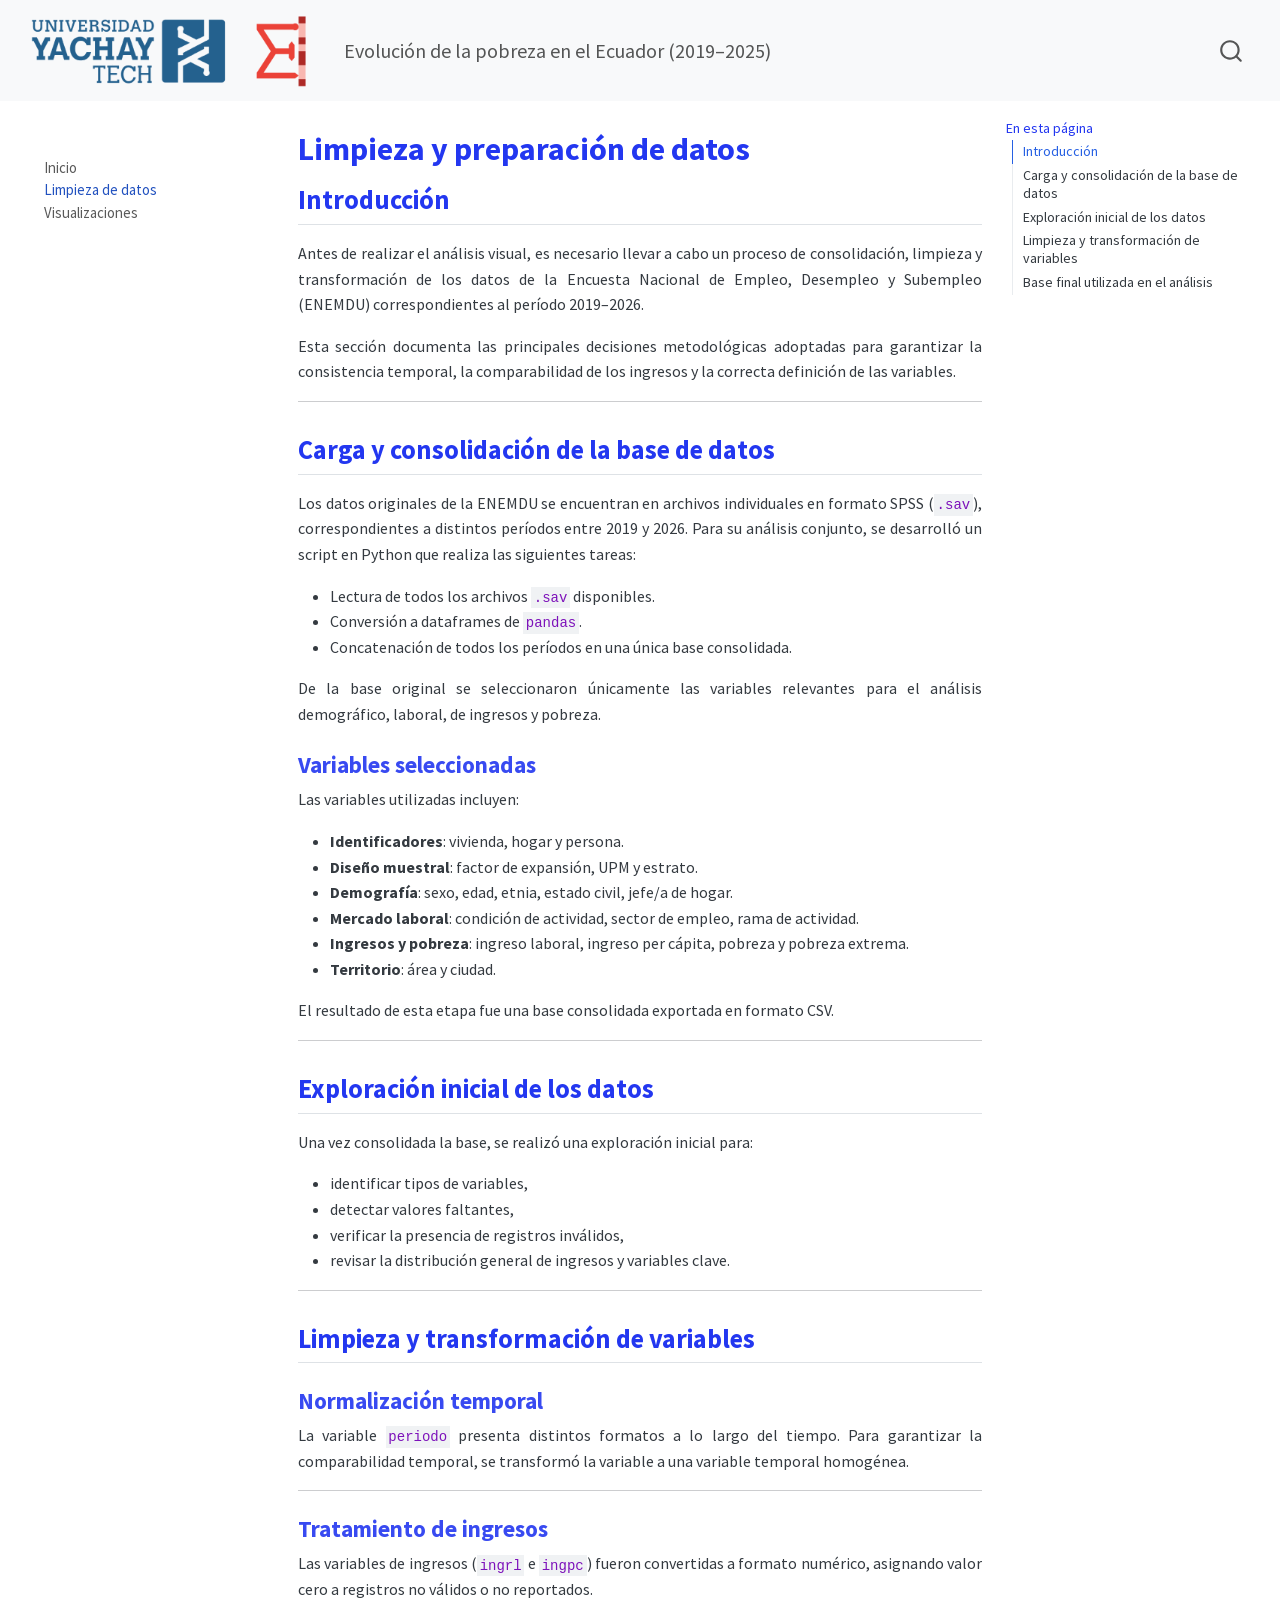
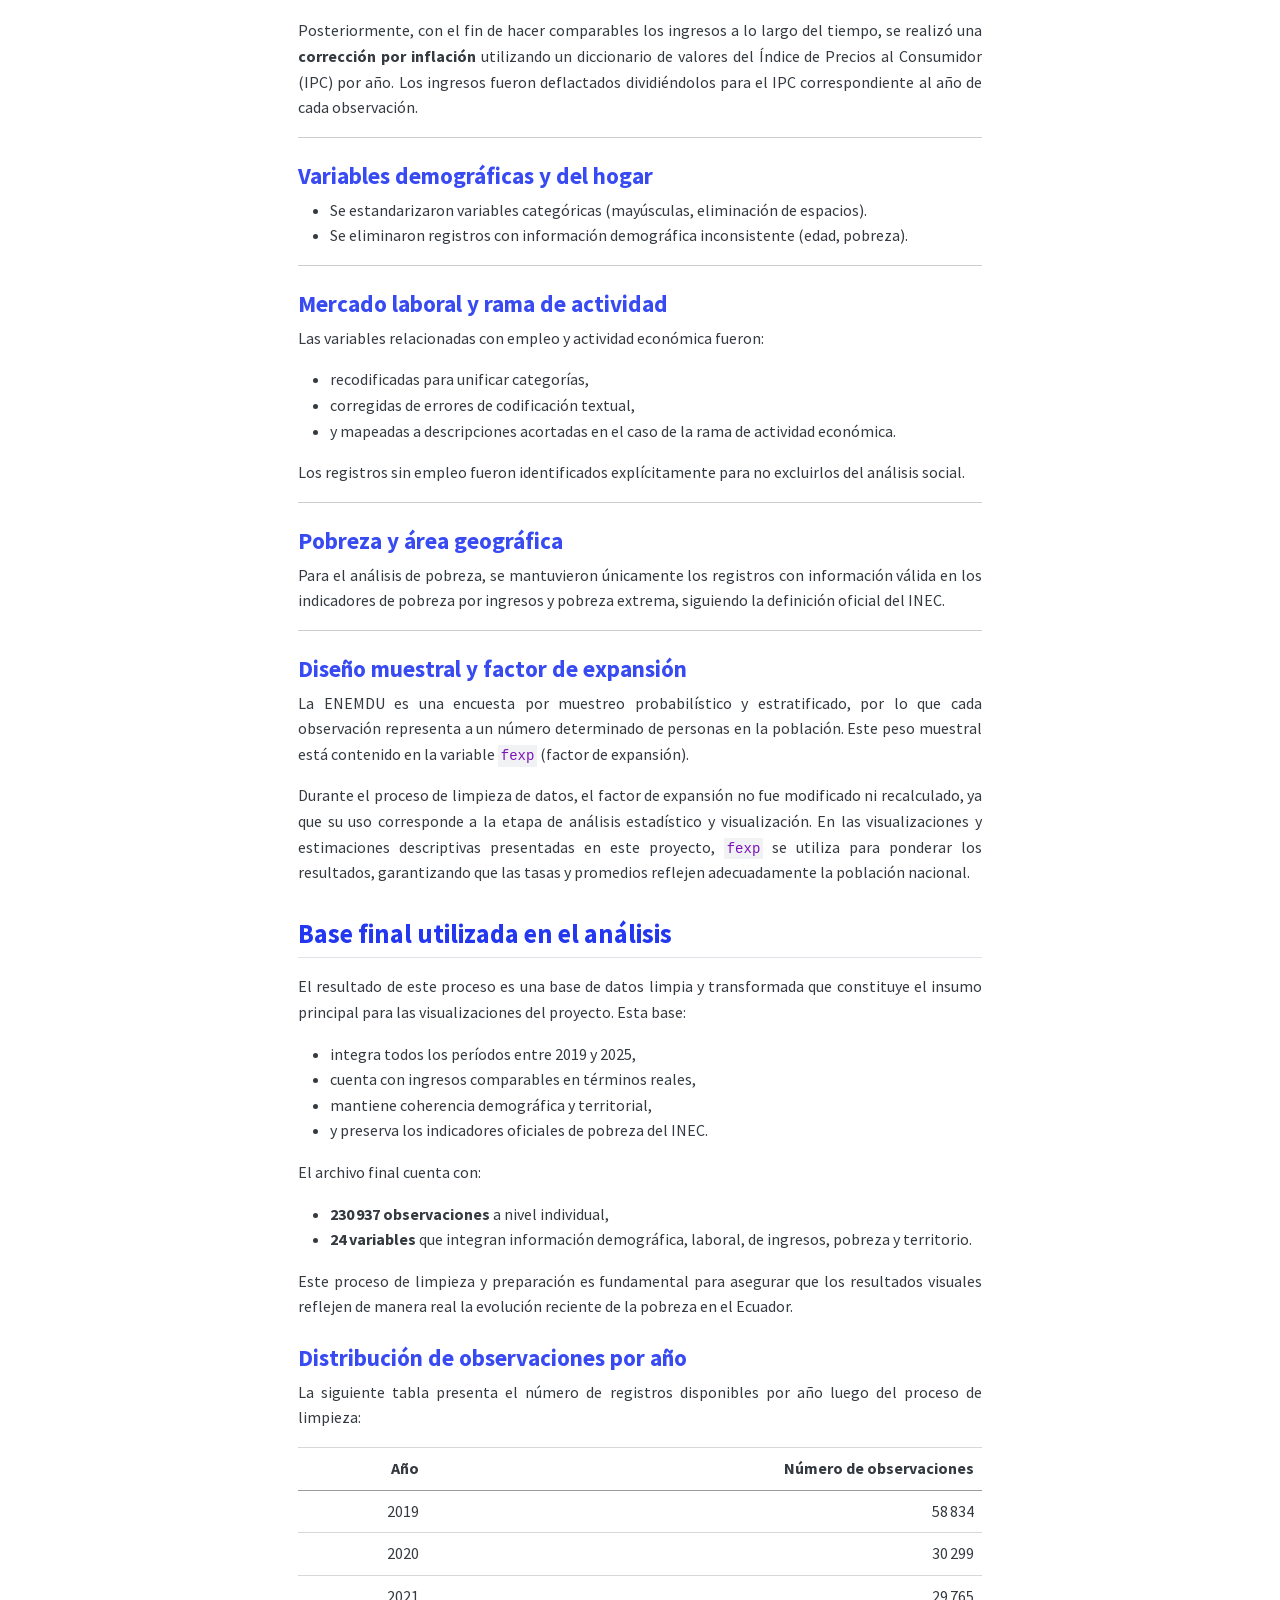
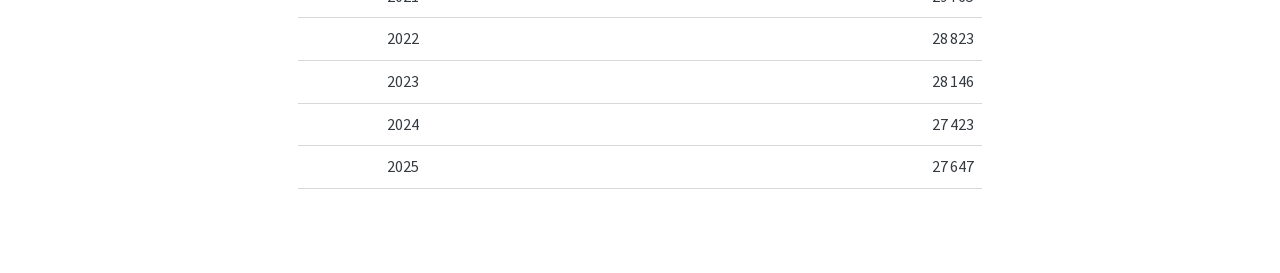
==== data_cleaning.html @ 32350d76 "Add files via upload" ====
<!DOCTYPE html>
<html xmlns="http://www.w3.org/1999/xhtml" lang="en" xml:lang="en"><head>

<meta charset="utf-8">
<meta name="generator" content="quarto-1.9.36">

<meta name="viewport" content="width=device-width, initial-scale=1.0, user-scalable=yes">


<title>Limpieza y preparación de datos – Evolución de la pobreza y desigualdad en el Ecuador</title>
<style>

code{white-space: pre-wrap;}
span.smallcaps{font-variant: small-caps;}
div.columns{display: flex; gap: min(4vw, 1.5em);}
div.column{flex: auto; overflow-x: auto;}
div.hanging-indent{margin-left: 1.5em; text-indent: -1.5em;}
ul.task-list{list-style: none;}
ul.task-list li input[type="checkbox"] {
width: 0.8em;
margin: 0 0.8em 0.2em -1em;  vertical-align: middle;
}
</style>


<script>const headroomChanged = new CustomEvent("quarto-hrChanged", {
  detail: {},
  bubbles: true,
  cancelable: false,
  composed: false,
});

const announceDismiss = () => {
  const annEl = window.document.getElementById("quarto-announcement");
  if (annEl) {
    annEl.remove();

    const annId = annEl.getAttribute("data-announcement-id");
    window.localStorage.setItem(`quarto-announce-${annId}`, "true");
  }
};

const announceRegister = () => {
  const annEl = window.document.getElementById("quarto-announcement");
  if (annEl) {
    const annId = annEl.getAttribute("data-announcement-id");
    const isDismissed =
      window.localStorage.getItem(`quarto-announce-${annId}`) || false;
    if (isDismissed) {
      announceDismiss();
      return;
    } else {
      annEl.classList.remove("hidden");
    }

    const actionEl = annEl.querySelector(".quarto-announcement-action");
    if (actionEl) {
      actionEl.addEventListener("click", function (e) {
        e.preventDefault();
        // Hide the bar immediately
        announceDismiss();
      });
    }
  }
};

window.document.addEventListener("DOMContentLoaded", function () {
  let init = false;

  announceRegister();

  // Manage the back to top button, if one is present.
  let lastScrollTop = window.pageYOffset || document.documentElement.scrollTop;
  const scrollDownBuffer = 5;
  const scrollUpBuffer = 35;
  const btn = document.getElementById("quarto-back-to-top");
  const hideBackToTop = () => {
    btn.style.display = "none";
  };
  const showBackToTop = () => {
    btn.style.display = "inline-block";
  };
  if (btn) {
    window.document.addEventListener(
      "scroll",
      function () {
        const currentScrollTop =
          window.pageYOffset || document.documentElement.scrollTop;

        // Shows and hides the button 'intelligently' as the user scrolls
        if (currentScrollTop - scrollDownBuffer > lastScrollTop) {
          hideBackToTop();
          lastScrollTop = currentScrollTop <= 0 ? 0 : currentScrollTop;
        } else if (currentScrollTop < lastScrollTop - scrollUpBuffer) {
          showBackToTop();
          lastScrollTop = currentScrollTop <= 0 ? 0 : currentScrollTop;
        }

        // Show the button at the bottom, hides it at the top
        if (currentScrollTop <= 0) {
          hideBackToTop();
        } else if (
          window.innerHeight + currentScrollTop >=
          document.body.offsetHeight
        ) {
          showBackToTop();
        }
      },
      false
    );
  }

  function throttle(func, wait) {
    var timeout;
    return function () {
      const context = this;
      const args = arguments;
      const later = function () {
        clearTimeout(timeout);
        timeout = null;
        func.apply(context, args);
      };

      if (!timeout) {
        timeout = setTimeout(later, wait);
      }
    };
  }

  function headerOffset() {
    // Set an offset if there is are fixed top navbar
    const headerEl = window.document.querySelector("header.fixed-top");
    if (headerEl) {
      return headerEl.clientHeight;
    } else {
      return 0;
    }
  }

  function footerOffset() {
    const footerEl = window.document.querySelector("footer.footer");
    if (footerEl) {
      return footerEl.clientHeight;
    } else {
      return 0;
    }
  }

  function dashboardOffset() {
    const dashboardNavEl = window.document.getElementById(
      "quarto-dashboard-header"
    );
    if (dashboardNavEl !== null) {
      return dashboardNavEl.clientHeight;
    } else {
      return 0;
    }
  }

  function updateDocumentOffsetWithoutAnimation() {
    updateDocumentOffset(false);
  }

  function updateDocumentOffset(animated) {
    // set body offset
    const topOffset = headerOffset();
    const bodyOffset = topOffset + footerOffset() + dashboardOffset();
    const bodyEl = window.document.body;
    bodyEl.setAttribute("data-bs-offset", topOffset);
    bodyEl.style.paddingTop = topOffset + "px";

    // deal with sidebar offsets
    const sidebars = window.document.querySelectorAll(
      ".sidebar, .headroom-target"
    );
    sidebars.forEach((sidebar) => {
      if (!animated) {
        sidebar.classList.add("notransition");
        // Remove the no transition class after the animation has time to complete
        setTimeout(function () {
          sidebar.classList.remove("notransition");
        }, 201);
      }

      if (window.Headroom && sidebar.classList.contains("sidebar-unpinned")) {
        sidebar.style.top = "0";
        sidebar.style.maxHeight = "100vh";
      } else {
        sidebar.style.top = topOffset + "px";
        sidebar.style.maxHeight = "calc(100vh - " + topOffset + "px)";
      }
    });

    // allow space for footer
    const mainContainer = window.document.querySelector(".quarto-container");
    if (mainContainer) {
      mainContainer.style.minHeight = "calc(100vh - " + bodyOffset + "px)";
    }

    // link offset
    let linkStyle = window.document.querySelector("#quarto-target-style");
    if (!linkStyle) {
      linkStyle = window.document.createElement("style");
      linkStyle.setAttribute("id", "quarto-target-style");
      window.document.head.appendChild(linkStyle);
    }
    while (linkStyle.firstChild) {
      linkStyle.removeChild(linkStyle.firstChild);
    }
    if (topOffset > 0) {
      linkStyle.appendChild(
        window.document.createTextNode(`
      section:target::before {
        content: "";
        display: block;
        height: ${topOffset}px;
        margin: -${topOffset}px 0 0;
      }`)
      );
    }
    if (init) {
      window.dispatchEvent(headroomChanged);
    }
    init = true;
  }

  // initialize headroom
  var header = window.document.querySelector("#quarto-header");
  if (header && window.Headroom) {
    const headroom = new window.Headroom(header, {
      tolerance: 5,
      onPin: function () {
        const sidebars = window.document.querySelectorAll(
          ".sidebar, .headroom-target"
        );
        sidebars.forEach((sidebar) => {
          sidebar.classList.remove("sidebar-unpinned");
        });
        updateDocumentOffset();
      },
      onUnpin: function () {
        const sidebars = window.document.querySelectorAll(
          ".sidebar, .headroom-target"
        );
        sidebars.forEach((sidebar) => {
          sidebar.classList.add("sidebar-unpinned");
        });
        updateDocumentOffset();
      },
    });
    headroom.init();

    let frozen = false;
    window.quartoToggleHeadroom = function () {
      if (frozen) {
        headroom.unfreeze();
        frozen = false;
      } else {
        headroom.freeze();
        frozen = true;
      }
    };
  }

  window.addEventListener(
    "hashchange",
    function (e) {
      if (
        getComputedStyle(document.documentElement).scrollBehavior !== "smooth"
      ) {
        window.scrollTo(0, window.pageYOffset - headerOffset());
      }
    },
    false
  );

  // Observe size changed for the header
  const headerEl = window.document.querySelector("header.fixed-top");
  if (headerEl && window.ResizeObserver) {
    const observer = new window.ResizeObserver(() => {
      setTimeout(updateDocumentOffsetWithoutAnimation, 0);
    });
    observer.observe(headerEl, {
      attributes: true,
      childList: true,
      characterData: true,
    });
  } else {
    window.addEventListener(
      "resize",
      throttle(updateDocumentOffsetWithoutAnimation, 50)
    );
  }
  setTimeout(updateDocumentOffsetWithoutAnimation, 250);

  // fixup index.html links if we aren't on the filesystem
  if (window.location.protocol !== "file:") {
    const links = window.document.querySelectorAll("a");
    for (let i = 0; i < links.length; i++) {
      if (links[i].href) {
        links[i].dataset.originalHref = links[i].href;
        links[i].href = links[i].href.replace(/\/index\.html/, "/");
      }
    }

    // Fixup any sharing links that require urls
    // Append url to any sharing urls
    const sharingLinks = window.document.querySelectorAll(
      "a.sidebar-tools-main-item, a.quarto-navigation-tool, a.quarto-navbar-tools, a.quarto-navbar-tools-item"
    );
    for (let i = 0; i < sharingLinks.length; i++) {
      const sharingLink = sharingLinks[i];
      const href = sharingLink.getAttribute("href");
      if (href) {
        sharingLink.setAttribute(
          "href",
          href.replace("|url|", window.location.href)
        );
      }
    }

    // Scroll the active navigation item into view, if necessary
    const navSidebar = window.document.querySelector("nav#quarto-sidebar");
    if (navSidebar) {
      // Find the active item
      const activeItem = navSidebar.querySelector("li.sidebar-item a.active");
      if (activeItem) {
        // Wait for the scroll height and height to resolve by observing size changes on the
        // nav element that is scrollable
        const resizeObserver = new ResizeObserver((_entries) => {
          // The bottom of the element
          const elBottom = activeItem.offsetTop;
          const viewBottom = navSidebar.scrollTop + navSidebar.clientHeight;

          // The element height and scroll height are the same, then we are still loading
          if (viewBottom !== navSidebar.scrollHeight) {
            // Determine if the item isn't visible and scroll to it
            if (elBottom >= viewBottom) {
              navSidebar.scrollTop = elBottom;
            }

            // stop observing now since we've completed the scroll
            resizeObserver.unobserve(navSidebar);
          }
        });
        resizeObserver.observe(navSidebar);
      }
    }
  }
});
</script>
<script>/*!
 * headroom.js v0.12.0 - Give your page some headroom. Hide your header until you need it
 * Copyright (c) 2020 Nick Williams - http://wicky.nillia.ms/headroom.js
 * License: MIT
 */

!function(t,n){"object"==typeof exports&&"undefined"!=typeof module?module.exports=n():"function"==typeof define&&define.amd?define(n):(t=t||self).Headroom=n()}(this,function(){"use strict";function t(){return"undefined"!=typeof window}function d(t){return function(t){return t&&t.document&&function(t){return 9===t.nodeType}(t.document)}(t)?function(t){var n=t.document,o=n.body,s=n.documentElement;return{scrollHeight:function(){return Math.max(o.scrollHeight,s.scrollHeight,o.offsetHeight,s.offsetHeight,o.clientHeight,s.clientHeight)},height:function(){return t.innerHeight||s.clientHeight||o.clientHeight},scrollY:function(){return void 0!==t.pageYOffset?t.pageYOffset:(s||o.parentNode||o).scrollTop}}}(t):function(t){return{scrollHeight:function(){return Math.max(t.scrollHeight,t.offsetHeight,t.clientHeight)},height:function(){return Math.max(t.offsetHeight,t.clientHeight)},scrollY:function(){return t.scrollTop}}}(t)}function n(t,s,e){var n,o=function(){var n=!1;try{var t={get passive(){n=!0}};window.addEventListener("test",t,t),window.removeEventListener("test",t,t)}catch(t){n=!1}return n}(),i=!1,r=d(t),l=r.scrollY(),a={};function c(){var t=Math.round(r.scrollY()),n=r.height(),o=r.scrollHeight();a.scrollY=t,a.lastScrollY=l,a.direction=l<t?"down":"up",a.distance=Math.abs(t-l),a.isOutOfBounds=t<0||o<t+n,a.top=t<=s.offset[a.direction],a.bottom=o<=t+n,a.toleranceExceeded=a.distance>s.tolerance[a.direction],e(a),l=t,i=!1}function h(){i||(i=!0,n=requestAnimationFrame(c))}var u=!!o&&{passive:!0,capture:!1};return t.addEventListener("scroll",h,u),c(),{destroy:function(){cancelAnimationFrame(n),t.removeEventListener("scroll",h,u)}}}function o(t){return t===Object(t)?t:{down:t,up:t}}function s(t,n){n=n||{},Object.assign(this,s.options,n),this.classes=Object.assign({},s.options.classes,n.classes),this.elem=t,this.tolerance=o(this.tolerance),this.offset=o(this.offset),this.initialised=!1,this.frozen=!1}return s.prototype={constructor:s,init:function(){return s.cutsTheMustard&&!this.initialised&&(this.addClass("initial"),this.initialised=!0,setTimeout(function(t){t.scrollTracker=n(t.scroller,{offset:t.offset,tolerance:t.tolerance},t.update.bind(t))},100,this)),this},destroy:function(){this.initialised=!1,Object.keys(this.classes).forEach(this.removeClass,this),this.scrollTracker.destroy()},unpin:function(){!this.hasClass("pinned")&&this.hasClass("unpinned")||(this.addClass("unpinned"),this.removeClass("pinned"),this.onUnpin&&this.onUnpin.call(this))},pin:function(){this.hasClass("unpinned")&&(this.addClass("pinned"),this.removeClass("unpinned"),this.onPin&&this.onPin.call(this))},freeze:function(){this.frozen=!0,this.addClass("frozen")},unfreeze:function(){this.frozen=!1,this.removeClass("frozen")},top:function(){this.hasClass("top")||(this.addClass("top"),this.removeClass("notTop"),this.onTop&&this.onTop.call(this))},notTop:function(){this.hasClass("notTop")||(this.addClass("notTop"),this.removeClass("top"),this.onNotTop&&this.onNotTop.call(this))},bottom:function(){this.hasClass("bottom")||(this.addClass("bottom"),this.removeClass("notBottom"),this.onBottom&&this.onBottom.call(this))},notBottom:function(){this.hasClass("notBottom")||(this.addClass("notBottom"),this.removeClass("bottom"),this.onNotBottom&&this.onNotBottom.call(this))},shouldUnpin:function(t){return"down"===t.direction&&!t.top&&t.toleranceExceeded},shouldPin:function(t){return"up"===t.direction&&t.toleranceExceeded||t.top},addClass:function(t){this.elem.classList.add.apply(this.elem.classList,this.classes[t].split(" "))},removeClass:function(t){this.elem.classList.remove.apply(this.elem.classList,this.classes[t].split(" "))},hasClass:function(t){return this.classes[t].split(" ").every(function(t){return this.classList.contains(t)},this.elem)},update:function(t){t.isOutOfBounds||!0!==this.frozen&&(t.top?this.top():this.notTop(),t.bottom?this.bottom():this.notBottom(),this.shouldUnpin(t)?this.unpin():this.shouldPin(t)&&this.pin())}},s.options={tolerance:{up:0,down:0},offset:0,scroller:t()?window:null,classes:{frozen:"headroom--frozen",pinned:"headroom--pinned",unpinned:"headroom--unpinned",top:"headroom--top",notTop:"headroom--not-top",bottom:"headroom--bottom",notBottom:"headroom--not-bottom",initial:"headroom"}},s.cutsTheMustard=!!(t()&&function(){}.bind&&"classList"in document.documentElement&&Object.assign&&Object.keys&&requestAnimationFrame),s});
</script>
<script>/*!
 * clipboard.js v2.0.11
 * https://clipboardjs.com/
 *
 * Licensed MIT © Zeno Rocha
 */
!function(t,e){"object"==typeof exports&&"object"==typeof module?module.exports=e():"function"==typeof define&&define.amd?define([],e):"object"==typeof exports?exports.ClipboardJS=e():t.ClipboardJS=e()}(this,function(){return n={686:function(t,e,n){"use strict";n.d(e,{default:function(){return b}});var e=n(279),i=n.n(e),e=n(370),u=n.n(e),e=n(817),r=n.n(e);function c(t){try{return document.execCommand(t)}catch(t){return}}var a=function(t){t=r()(t);return c("cut"),t};function o(t,e){var n,o,t=(n=t,o="rtl"===document.documentElement.getAttribute("dir"),(t=document.createElement("textarea")).style.fontSize="12pt",t.style.border="0",t.style.padding="0",t.style.margin="0",t.style.position="absolute",t.style[o?"right":"left"]="-9999px",o=window.pageYOffset||document.documentElement.scrollTop,t.style.top="".concat(o,"px"),t.setAttribute("readonly",""),t.value=n,t);return e.container.appendChild(t),e=r()(t),c("copy"),t.remove(),e}var f=function(t){var e=1<arguments.length&&void 0!==arguments[1]?arguments[1]:{container:document.body},n="";return"string"==typeof t?n=o(t,e):t instanceof HTMLInputElement&&!["text","search","url","tel","password"].includes(null==t?void 0:t.type)?n=o(t.value,e):(n=r()(t),c("copy")),n};function l(t){return(l="function"==typeof Symbol&&"symbol"==typeof Symbol.iterator?function(t){return typeof t}:function(t){return t&&"function"==typeof Symbol&&t.constructor===Symbol&&t!==Symbol.prototype?"symbol":typeof t})(t)}var s=function(){var t=0<arguments.length&&void 0!==arguments[0]?arguments[0]:{},e=t.action,n=void 0===e?"copy":e,o=t.container,e=t.target,t=t.text;if("copy"!==n&&"cut"!==n)throw new Error('Invalid "action" value, use either "copy" or "cut"');if(void 0!==e){if(!e||"object"!==l(e)||1!==e.nodeType)throw new Error('Invalid "target" value, use a valid Element');if("copy"===n&&e.hasAttribute("disabled"))throw new Error('Invalid "target" attribute. Please use "readonly" instead of "disabled" attribute');if("cut"===n&&(e.hasAttribute("readonly")||e.hasAttribute("disabled")))throw new Error('Invalid "target" attribute. You can\'t cut text from elements with "readonly" or "disabled" attributes')}return t?f(t,{container:o}):e?"cut"===n?a(e):f(e,{container:o}):void 0};function p(t){return(p="function"==typeof Symbol&&"symbol"==typeof Symbol.iterator?function(t){return typeof t}:function(t){return t&&"function"==typeof Symbol&&t.constructor===Symbol&&t!==Symbol.prototype?"symbol":typeof t})(t)}function d(t,e){for(var n=0;n<e.length;n++){var o=e[n];o.enumerable=o.enumerable||!1,o.configurable=!0,"value"in o&&(o.writable=!0),Object.defineProperty(t,o.key,o)}}function y(t,e){return(y=Object.setPrototypeOf||function(t,e){return t.__proto__=e,t})(t,e)}function h(n){var o=function(){if("undefined"==typeof Reflect||!Reflect.construct)return!1;if(Reflect.construct.sham)return!1;if("function"==typeof Proxy)return!0;try{return Date.prototype.toString.call(Reflect.construct(Date,[],function(){})),!0}catch(t){return!1}}();return function(){var t,e=v(n);return t=o?(t=v(this).constructor,Reflect.construct(e,arguments,t)):e.apply(this,arguments),e=this,!(t=t)||"object"!==p(t)&&"function"!=typeof t?function(t){if(void 0!==t)return t;throw new ReferenceError("this hasn't been initialised - super() hasn't been called")}(e):t}}function v(t){return(v=Object.setPrototypeOf?Object.getPrototypeOf:function(t){return t.__proto__||Object.getPrototypeOf(t)})(t)}function m(t,e){t="data-clipboard-".concat(t);if(e.hasAttribute(t))return e.getAttribute(t)}var b=function(){!function(t,e){if("function"!=typeof e&&null!==e)throw new TypeError("Super expression must either be null or a function");t.prototype=Object.create(e&&e.prototype,{constructor:{value:t,writable:!0,configurable:!0}}),e&&y(t,e)}(r,i());var t,e,n,o=h(r);function r(t,e){var n;return function(t){if(!(t instanceof r))throw new TypeError("Cannot call a class as a function")}(this),(n=o.call(this)).resolveOptions(e),n.listenClick(t),n}return t=r,n=[{key:"copy",value:function(t){var e=1<arguments.length&&void 0!==arguments[1]?arguments[1]:{container:document.body};return f(t,e)}},{key:"cut",value:function(t){return a(t)}},{key:"isSupported",value:function(){var t=0<arguments.length&&void 0!==arguments[0]?arguments[0]:["copy","cut"],t="string"==typeof t?[t]:t,e=!!document.queryCommandSupported;return t.forEach(function(t){e=e&&!!document.queryCommandSupported(t)}),e}}],(e=[{key:"resolveOptions",value:function(){var t=0<arguments.length&&void 0!==arguments[0]?arguments[0]:{};this.action="function"==typeof t.action?t.action:this.defaultAction,this.target="function"==typeof t.target?t.target:this.defaultTarget,this.text="function"==typeof t.text?t.text:this.defaultText,this.container="object"===p(t.container)?t.container:document.body}},{key:"listenClick",value:function(t){var e=this;this.listener=u()(t,"click",function(t){return e.onClick(t)})}},{key:"onClick",value:function(t){var e=t.delegateTarget||t.currentTarget,n=this.action(e)||"copy",t=s({action:n,container:this.container,target:this.target(e),text:this.text(e)});this.emit(t?"success":"error",{action:n,text:t,trigger:e,clearSelection:function(){e&&e.focus(),window.getSelection().removeAllRanges()}})}},{key:"defaultAction",value:function(t){return m("action",t)}},{key:"defaultTarget",value:function(t){t=m("target",t);if(t)return document.querySelector(t)}},{key:"defaultText",value:function(t){return m("text",t)}},{key:"destroy",value:function(){this.listener.destroy()}}])&&d(t.prototype,e),n&&d(t,n),r}()},828:function(t){var e;"undefined"==typeof Element||Element.prototype.matches||((e=Element.prototype).matches=e.matchesSelector||e.mozMatchesSelector||e.msMatchesSelector||e.oMatchesSelector||e.webkitMatchesSelector),t.exports=function(t,e){for(;t&&9!==t.nodeType;){if("function"==typeof t.matches&&t.matches(e))return t;t=t.parentNode}}},438:function(t,e,n){var u=n(828);function i(t,e,n,o,r){var i=function(e,n,t,o){return function(t){t.delegateTarget=u(t.target,n),t.delegateTarget&&o.call(e,t)}}.apply(this,arguments);return t.addEventListener(n,i,r),{destroy:function(){t.removeEventListener(n,i,r)}}}t.exports=function(t,e,n,o,r){return"function"==typeof t.addEventListener?i.apply(null,arguments):"function"==typeof n?i.bind(null,document).apply(null,arguments):("string"==typeof t&&(t=document.querySelectorAll(t)),Array.prototype.map.call(t,function(t){return i(t,e,n,o,r)}))}},879:function(t,n){n.node=function(t){return void 0!==t&&t instanceof HTMLElement&&1===t.nodeType},n.nodeList=function(t){var e=Object.prototype.toString.call(t);return void 0!==t&&("[object NodeList]"===e||"[object HTMLCollection]"===e)&&"length"in t&&(0===t.length||n.node(t[0]))},n.string=function(t){return"string"==typeof t||t instanceof String},n.fn=function(t){return"[object Function]"===Object.prototype.toString.call(t)}},370:function(t,e,n){var f=n(879),l=n(438);t.exports=function(t,e,n){if(!t&&!e&&!n)throw new Error("Missing required arguments");if(!f.string(e))throw new TypeError("Second argument must be a String");if(!f.fn(n))throw new TypeError("Third argument must be a Function");if(f.node(t))return c=e,a=n,(u=t).addEventListener(c,a),{destroy:function(){u.removeEventListener(c,a)}};if(f.nodeList(t))return o=t,r=e,i=n,Array.prototype.forEach.call(o,function(t){t.addEventListener(r,i)}),{destroy:function(){Array.prototype.forEach.call(o,function(t){t.removeEventListener(r,i)})}};if(f.string(t))return t=t,e=e,n=n,l(document.body,t,e,n);throw new TypeError("First argument must be a String, HTMLElement, HTMLCollection, or NodeList");var o,r,i,u,c,a}},817:function(t){t.exports=function(t){var e,n="SELECT"===t.nodeName?(t.focus(),t.value):"INPUT"===t.nodeName||"TEXTAREA"===t.nodeName?((e=t.hasAttribute("readonly"))||t.setAttribute("readonly",""),t.select(),t.setSelectionRange(0,t.value.length),e||t.removeAttribute("readonly"),t.value):(t.hasAttribute("contenteditable")&&t.focus(),n=window.getSelection(),(e=document.createRange()).selectNodeContents(t),n.removeAllRanges(),n.addRange(e),n.toString());return n}},279:function(t){function e(){}e.prototype={on:function(t,e,n){var o=this.e||(this.e={});return(o[t]||(o[t]=[])).push({fn:e,ctx:n}),this},once:function(t,e,n){var o=this;function r(){o.off(t,r),e.apply(n,arguments)}return r._=e,this.on(t,r,n)},emit:function(t){for(var e=[].slice.call(arguments,1),n=((this.e||(this.e={}))[t]||[]).slice(),o=0,r=n.length;o<r;o++)n[o].fn.apply(n[o].ctx,e);return this},off:function(t,e){var n=this.e||(this.e={}),o=n[t],r=[];if(o&&e)for(var i=0,u=o.length;i<u;i++)o[i].fn!==e&&o[i].fn._!==e&&r.push(o[i]);return r.length?n[t]=r:delete n[t],this}},t.exports=e,t.exports.TinyEmitter=e}},r={},o.n=function(t){var e=t&&t.__esModule?function(){return t.default}:function(){return t};return o.d(e,{a:e}),e},o.d=function(t,e){for(var n in e)o.o(e,n)&&!o.o(t,n)&&Object.defineProperty(t,n,{enumerable:!0,get:e[n]})},o.o=function(t,e){return Object.prototype.hasOwnProperty.call(t,e)},o(686).default;function o(t){if(r[t])return r[t].exports;var e=r[t]={exports:{}};return n[t](e,e.exports,o),e.exports}var n,r});</script>
<script>/*! @algolia/autocomplete-js 1.19.1 | MIT License | © Algolia, Inc. and contributors | https://github.com/algolia/autocomplete */
!function(e,t){"object"==typeof exports&&"undefined"!=typeof module?t(exports):"function"==typeof define&&define.amd?define(["exports"],t):t((e="undefined"!=typeof globalThis?globalThis:e||self)["@algolia/autocomplete-js"]={})}(this,(function(e){"use strict";function t(e,t){var n=Object.keys(e);if(Object.getOwnPropertySymbols){var r=Object.getOwnPropertySymbols(e);t&&(r=r.filter((function(t){return Object.getOwnPropertyDescriptor(e,t).enumerable}))),n.push.apply(n,r)}return n}function n(e){for(var n=1;n<arguments.length;n++){var r=null!=arguments[n]?arguments[n]:{};n%2?t(Object(r),!0).forEach((function(t){o(e,t,r[t])})):Object.getOwnPropertyDescriptors?Object.defineProperties(e,Object.getOwnPropertyDescriptors(r)):t(Object(r)).forEach((function(t){Object.defineProperty(e,t,Object.getOwnPropertyDescriptor(r,t))}))}return e}function r(e){return r="function"==typeof Symbol&&"symbol"==typeof Symbol.iterator?function(e){return typeof e}:function(e){return e&&"function"==typeof Symbol&&e.constructor===Symbol&&e!==Symbol.prototype?"symbol":typeof e},r(e)}function o(e,t,n){return(t=function(e){var t=function(e,t){if("object"!=typeof e||null===e)return e;var n=e[Symbol.toPrimitive];if(void 0!==n){var r=n.call(e,t||"default");if("object"!=typeof r)return r;throw new TypeError("@@toPrimitive must return a primitive value.")}return("string"===t?String:Number)(e)}(e,"string");return"symbol"==typeof t?t:String(t)}(t))in e?Object.defineProperty(e,t,{value:n,enumerable:!0,configurable:!0,writable:!0}):e[t]=n,e}function i(){return i=Object.assign?Object.assign.bind():function(e){for(var t=1;t<arguments.length;t++){var n=arguments[t];for(var r in n)Object.prototype.hasOwnProperty.call(n,r)&&(e[r]=n[r])}return e},i.apply(this,arguments)}function u(e,t){if(null==e)return{};var n,r,o=function(e,t){if(null==e)return{};var n,r,o={},i=Object.keys(e);for(r=0;r<i.length;r++)n=i[r],t.indexOf(n)>=0||(o[n]=e[n]);return o}(e,t);if(Object.getOwnPropertySymbols){var i=Object.getOwnPropertySymbols(e);for(r=0;r<i.length;r++)n=i[r],t.indexOf(n)>=0||Object.prototype.propertyIsEnumerable.call(e,n)&&(o[n]=e[n])}return o}function a(e,t){return function(e){if(Array.isArray(e))return e}(e)||function(e,t){var n=null==e?null:"undefined"!=typeof Symbol&&e[Symbol.iterator]||e["@@iterator"];if(null!=n){var r,o,i,u,a=[],l=!0,c=!1;try{if(i=(n=n.call(e)).next,0===t){if(Object(n)!==n)return;l=!1}else for(;!(l=(r=i.call(n)).done)&&(a.push(r.value),a.length!==t);l=!0);}catch(e){c=!0,o=e}finally{try{if(!l&&null!=n.return&&(u=n.return(),Object(u)!==u))return}finally{if(c)throw o}}return a}}(e,t)||c(e,t)||function(){throw new TypeError("Invalid attempt to destructure non-iterable instance.\nIn order to be iterable, non-array objects must have a [Symbol.iterator]() method.")}()}function l(e){return function(e){if(Array.isArray(e))return s(e)}(e)||function(e){if("undefined"!=typeof Symbol&&null!=e[Symbol.iterator]||null!=e["@@iterator"])return Array.from(e)}(e)||c(e)||function(){throw new TypeError("Invalid attempt to spread non-iterable instance.\nIn order to be iterable, non-array objects must have a [Symbol.iterator]() method.")}()}function c(e,t){if(e){if("string"==typeof e)return s(e,t);var n=Object.prototype.toString.call(e).slice(8,-1);return"Object"===n&&e.constructor&&(n=e.constructor.name),"Map"===n||"Set"===n?Array.from(e):"Arguments"===n||/^(?:Ui|I)nt(?:8|16|32)(?:Clamped)?Array$/.test(n)?s(e,t):void 0}}function s(e,t){(null==t||t>e.length)&&(t=e.length);for(var n=0,r=new Array(t);n<t;n++)r[n]=e[n];return r}function f(e){return{current:e}}function p(e,t){var n=void 0;return function(){for(var r=arguments.length,o=new Array(r),i=0;i<r;i++)o[i]=arguments[i];n&&clearTimeout(n),n=setTimeout((function(){return e.apply(void 0,o)}),t)}}function m(e){return e.reduce((function(e,t){return e.concat(t)}),[])}var v=0;function d(){return"autocomplete-".concat(v++)}function y(e,t){return t.reduce((function(e,t){return e&&e[t]}),e)}function b(e){return 0===e.collections.length?0:e.collections.reduce((function(e,t){return e+t.items.length}),0)}function g(e){return e!==Object(e)}function h(e,t){if(e===t)return!0;if(g(e)||g(t)||"function"==typeof e||"function"==typeof t)return e===t;if(Object.keys(e).length!==Object.keys(t).length)return!1;for(var n=0,r=Object.keys(e);n<r.length;n++){var o=r[n];if(!(o in t))return!1;if(!h(e[o],t[o]))return!1}return!0}var _=function(){};var O="1.19.1",S=[{segment:"autocomplete-core",version:O}];function j(e){var t=e.item,n=e.items,r=void 0===n?[]:n;return{index:t.__autocomplete_indexName,items:[t],positions:[1+r.findIndex((function(e){return e.objectID===t.objectID}))],queryID:t.__autocomplete_queryID,algoliaSource:["autocomplete"]}}function P(e,t){return function(e){if(Array.isArray(e))return e}(e)||function(e,t){var n=null==e?null:"undefined"!=typeof Symbol&&e[Symbol.iterator]||e["@@iterator"];if(null!=n){var r,o,i,u,a=[],l=!0,c=!1;try{if(i=(n=n.call(e)).next,0===t){if(Object(n)!==n)return;l=!1}else for(;!(l=(r=i.call(n)).done)&&(a.push(r.value),a.length!==t);l=!0);}catch(e){c=!0,o=e}finally{try{if(!l&&null!=n.return&&(u=n.return(),Object(u)!==u))return}finally{if(c)throw o}}return a}}(e,t)||function(e,t){if(!e)return;if("string"==typeof e)return w(e,t);var n=Object.prototype.toString.call(e).slice(8,-1);"Object"===n&&e.constructor&&(n=e.constructor.name);if("Map"===n||"Set"===n)return Array.from(e);if("Arguments"===n||/^(?:Ui|I)nt(?:8|16|32)(?:Clamped)?Array$/.test(n))return w(e,t)}(e,t)||function(){throw new TypeError("Invalid attempt to destructure non-iterable instance.\nIn order to be iterable, non-array objects must have a [Symbol.iterator]() method.")}()}function w(e,t){(null==t||t>e.length)&&(t=e.length);for(var n=0,r=new Array(t);n<t;n++)r[n]=e[n];return r}var I=["items"],A=["items"];function E(e){return E="function"==typeof Symbol&&"symbol"==typeof Symbol.iterator?function(e){return typeof e}:function(e){return e&&"function"==typeof Symbol&&e.constructor===Symbol&&e!==Symbol.prototype?"symbol":typeof e},E(e)}function D(e){return function(e){if(Array.isArray(e))return C(e)}(e)||function(e){if("undefined"!=typeof Symbol&&null!=e[Symbol.iterator]||null!=e["@@iterator"])return Array.from(e)}(e)||function(e,t){if(!e)return;if("string"==typeof e)return C(e,t);var n=Object.prototype.toString.call(e).slice(8,-1);"Object"===n&&e.constructor&&(n=e.constructor.name);if("Map"===n||"Set"===n)return Array.from(e);if("Arguments"===n||/^(?:Ui|I)nt(?:8|16|32)(?:Clamped)?Array$/.test(n))return C(e,t)}(e)||function(){throw new TypeError("Invalid attempt to spread non-iterable instance.\nIn order to be iterable, non-array objects must have a [Symbol.iterator]() method.")}()}function C(e,t){(null==t||t>e.length)&&(t=e.length);for(var n=0,r=new Array(t);n<t;n++)r[n]=e[n];return r}function k(e,t){if(null==e)return{};var n,r,o=function(e,t){if(null==e)return{};var n,r,o={},i=Object.keys(e);for(r=0;r<i.length;r++)n=i[r],t.indexOf(n)>=0||(o[n]=e[n]);return o}(e,t);if(Object.getOwnPropertySymbols){var i=Object.getOwnPropertySymbols(e);for(r=0;r<i.length;r++)n=i[r],t.indexOf(n)>=0||Object.prototype.propertyIsEnumerable.call(e,n)&&(o[n]=e[n])}return o}function x(e,t){var n=Object.keys(e);if(Object.getOwnPropertySymbols){var r=Object.getOwnPropertySymbols(e);t&&(r=r.filter((function(t){return Object.getOwnPropertyDescriptor(e,t).enumerable}))),n.push.apply(n,r)}return n}function N(e){for(var t=1;t<arguments.length;t++){var n=null!=arguments[t]?arguments[t]:{};t%2?x(Object(n),!0).forEach((function(t){T(e,t,n[t])})):Object.getOwnPropertyDescriptors?Object.defineProperties(e,Object.getOwnPropertyDescriptors(n)):x(Object(n)).forEach((function(t){Object.defineProperty(e,t,Object.getOwnPropertyDescriptor(n,t))}))}return e}function T(e,t,n){return(t=function(e){var t=function(e,t){if("object"!==E(e)||null===e)return e;var n=e[Symbol.toPrimitive];if(void 0!==n){var r=n.call(e,t||"default");if("object"!==E(r))return r;throw new TypeError("@@toPrimitive must return a primitive value.")}return("string"===t?String:Number)(e)}(e,"string");return"symbol"===E(t)?t:String(t)}(t))in e?Object.defineProperty(e,t,{value:n,enumerable:!0,configurable:!0,writable:!0}):e[t]=n,e}function q(e){for(var t=arguments.length>1&&void 0!==arguments[1]?arguments[1]:20,n=[],r=0;r<e.objectIDs.length;r+=t)n.push(N(N({},e),{},{objectIDs:e.objectIDs.slice(r,r+t)}));return n}function B(e){return e.map((function(e){var t=e.items,n=k(e,I);return N(N({},n),{},{objectIDs:(null==t?void 0:t.map((function(e){return e.objectID})))||n.objectIDs})}))}function R(e){var t,n,r,o=(t=P((e.version||"").split(".").map(Number),2),n=t[0],r=t[1],n>=3||2===n&&r>=4||1===n&&r>=10);function i(t,n,r){if(o&&void 0!==r){var i=r[0].__autocomplete_algoliaCredentials,u={"X-Algolia-Application-Id":i.appId,"X-Algolia-API-Key":i.apiKey};e.apply(void 0,[t].concat(D(n),[{headers:u}]))}else e.apply(void 0,[t].concat(D(n)))}return{init:function(t,n){e("init",{appId:t,apiKey:n})},setAuthenticatedUserToken:function(t){e("setAuthenticatedUserToken",t)},setUserToken:function(t){e("setUserToken",t)},clickedObjectIDsAfterSearch:function(){for(var e=arguments.length,t=new Array(e),n=0;n<e;n++)t[n]=arguments[n];t.length>0&&i("clickedObjectIDsAfterSearch",B(t),t[0].items)},clickedObjectIDs:function(){for(var e=arguments.length,t=new Array(e),n=0;n<e;n++)t[n]=arguments[n];t.length>0&&i("clickedObjectIDs",B(t),t[0].items)},clickedFilters:function(){for(var t=arguments.length,n=new Array(t),r=0;r<t;r++)n[r]=arguments[r];n.length>0&&e.apply(void 0,["clickedFilters"].concat(n))},convertedObjectIDsAfterSearch:function(){for(var e=arguments.length,t=new Array(e),n=0;n<e;n++)t[n]=arguments[n];t.length>0&&i("convertedObjectIDsAfterSearch",B(t),t[0].items)},convertedObjectIDs:function(){for(var e=arguments.length,t=new Array(e),n=0;n<e;n++)t[n]=arguments[n];t.length>0&&i("convertedObjectIDs",B(t),t[0].items)},convertedFilters:function(){for(var t=arguments.length,n=new Array(t),r=0;r<t;r++)n[r]=arguments[r];n.length>0&&e.apply(void 0,["convertedFilters"].concat(n))},viewedObjectIDs:function(){for(var e=arguments.length,t=new Array(e),n=0;n<e;n++)t[n]=arguments[n];t.length>0&&t.reduce((function(e,t){var n=t.items,r=k(t,A);return[].concat(D(e),D(q(N(N({},r),{},{objectIDs:(null==n?void 0:n.map((function(e){return e.objectID})))||r.objectIDs})).map((function(e){return{items:n,payload:e}}))))}),[]).forEach((function(e){var t=e.items;return i("viewedObjectIDs",[e.payload],t)}))},viewedFilters:function(){for(var t=arguments.length,n=new Array(t),r=0;r<t;r++)n[r]=arguments[r];n.length>0&&e.apply(void 0,["viewedFilters"].concat(n))}}}function L(e){var t=e.items.reduce((function(e,t){var n;return e[t.__autocomplete_indexName]=(null!==(n=e[t.__autocomplete_indexName])&&void 0!==n?n:[]).concat(t),e}),{});return Object.keys(t).map((function(e){return{index:e,items:t[e],algoliaSource:["autocomplete"]}}))}function F(e){return e.objectID&&e.__autocomplete_indexName&&e.__autocomplete_queryID}function U(e){return U="function"==typeof Symbol&&"symbol"==typeof Symbol.iterator?function(e){return typeof e}:function(e){return e&&"function"==typeof Symbol&&e.constructor===Symbol&&e!==Symbol.prototype?"symbol":typeof e},U(e)}function M(e){return function(e){if(Array.isArray(e))return H(e)}(e)||function(e){if("undefined"!=typeof Symbol&&null!=e[Symbol.iterator]||null!=e["@@iterator"])return Array.from(e)}(e)||function(e,t){if(!e)return;if("string"==typeof e)return H(e,t);var n=Object.prototype.toString.call(e).slice(8,-1);"Object"===n&&e.constructor&&(n=e.constructor.name);if("Map"===n||"Set"===n)return Array.from(e);if("Arguments"===n||/^(?:Ui|I)nt(?:8|16|32)(?:Clamped)?Array$/.test(n))return H(e,t)}(e)||function(){throw new TypeError("Invalid attempt to spread non-iterable instance.\nIn order to be iterable, non-array objects must have a [Symbol.iterator]() method.")}()}function H(e,t){(null==t||t>e.length)&&(t=e.length);for(var n=0,r=new Array(t);n<t;n++)r[n]=e[n];return r}function V(e,t){var n=Object.keys(e);if(Object.getOwnPropertySymbols){var r=Object.getOwnPropertySymbols(e);t&&(r=r.filter((function(t){return Object.getOwnPropertyDescriptor(e,t).enumerable}))),n.push.apply(n,r)}return n}function W(e){for(var t=1;t<arguments.length;t++){var n=null!=arguments[t]?arguments[t]:{};t%2?V(Object(n),!0).forEach((function(t){Q(e,t,n[t])})):Object.getOwnPropertyDescriptors?Object.defineProperties(e,Object.getOwnPropertyDescriptors(n)):V(Object(n)).forEach((function(t){Object.defineProperty(e,t,Object.getOwnPropertyDescriptor(n,t))}))}return e}function Q(e,t,n){return(t=function(e){var t=function(e,t){if("object"!==U(e)||null===e)return e;var n=e[Symbol.toPrimitive];if(void 0!==n){var r=n.call(e,t||"default");if("object"!==U(r))return r;throw new TypeError("@@toPrimitive must return a primitive value.")}return("string"===t?String:Number)(e)}(e,"string");return"symbol"===U(t)?t:String(t)}(t))in e?Object.defineProperty(e,t,{value:n,enumerable:!0,configurable:!0,writable:!0}):e[t]=n,e}var K="2.15.0",$="https://cdn.jsdelivr.net/npm/search-insights@".concat(K,"/dist/search-insights.min.js"),z=p((function(e){var t=e.onItemsChange,n=e.items,r=e.insights,o=e.state;t({insights:r,insightsEvents:L({items:n}).map((function(e){return W({eventName:"Items Viewed"},e)})),state:o})}),400);function G(e){var t=function(e){return W({onItemsChange:function(e){var t=e.insights,n=e.insightsEvents,r=e.state;t.viewedObjectIDs.apply(t,M(n.map((function(e){return W(W({},e),{},{algoliaSource:J(e.algoliaSource,r.context)})}))))},onSelect:function(e){var t=e.insights,n=e.insightsEvents,r=e.state;t.clickedObjectIDsAfterSearch.apply(t,M(n.map((function(e){return W(W({},e),{},{algoliaSource:J(e.algoliaSource,r.context)})}))))},onActive:_,__autocomplete_clickAnalytics:!0},e)}(e),n=t.insightsClient,r=t.insightsInitParams,o=t.onItemsChange,i=t.onSelect,u=t.onActive,a=t.__autocomplete_clickAnalytics,l=n;if(n||function(e){if("undefined"!=typeof window)e({window:window})}((function(e){var t=e.window,n=t.AlgoliaAnalyticsObject||"aa";"string"==typeof n&&(l=t[n]),l||(t.AlgoliaAnalyticsObject=n,t[n]||(t[n]=function(){t[n].queue||(t[n].queue=[]);for(var e=arguments.length,r=new Array(e),o=0;o<e;o++)r[o]=arguments[o];t[n].queue.push(r)}),t[n].version=K,l=t[n],function(e){var t="[Autocomplete]: Could not load search-insights.js. Please load it manually following https://alg.li/insights-autocomplete";try{var n=e.document.createElement("script");n.async=!0,n.src=$,n.onerror=function(){console.error(t)},document.body.appendChild(n)}catch(e){console.error(t)}}(t))})),!l)return{};r&&l("init",W({partial:!0},r));var c=R(l),s=f([]),m=p((function(e){var t=e.state;if(t.isOpen){var n=t.collections.reduce((function(e,t){return[].concat(M(e),M(t.items))}),[]).filter(F);h(s.current.map((function(e){return e.objectID})),n.map((function(e){return e.objectID})))||(s.current=n,n.length>0&&z({onItemsChange:o,items:n,insights:c,state:t}))}}),0);return{name:"aa.algoliaInsightsPlugin",subscribe:function(e){var t=e.setContext,n=e.onSelect,r=e.onActive;function o(e){t({algoliaInsightsPlugin:{__algoliaSearchParameters:W(W({},a?{clickAnalytics:!0}:{}),e?{userToken:X(e)}:{}),insights:c}})}l("addAlgoliaAgent","insights-plugin"),o(),l("onUserTokenChange",(function(e){o(e)})),l("getUserToken",null,(function(e,t){o(t)})),n((function(e){var t=e.item,n=e.state,r=e.event,o=e.source;F(t)&&i({state:n,event:r,insights:c,item:t,insightsEvents:[W({eventName:"Item Selected"},j({item:t,items:o.getItems().filter(F)}))]})})),r((function(e){var t=e.item,n=e.source,r=e.state,o=e.event;F(t)&&u({state:r,event:o,insights:c,item:t,insightsEvents:[W({eventName:"Item Active"},j({item:t,items:n.getItems().filter(F)}))]})}))},onStateChange:function(e){var t=e.state;m({state:t})},__autocomplete_pluginOptions:e}}function J(){var e,t=arguments.length>0&&void 0!==arguments[0]?arguments[0]:[],n=arguments.length>1?arguments[1]:void 0;return[].concat(M(t),["autocomplete-internal"],M(null!==(e=n.algoliaInsightsPlugin)&&void 0!==e&&e.__automaticInsights?["autocomplete-automatic"]:[]))}function X(e){return"number"==typeof e?e.toString():e}function Y(e,t){var n=t;return{then:function(t,r){return Y(e.then(ee(t,n,e),ee(r,n,e)),n)},catch:function(t){return Y(e.catch(ee(t,n,e)),n)},finally:function(t){return t&&n.onCancelList.push(t),Y(e.finally(ee(t&&function(){return n.onCancelList=[],t()},n,e)),n)},cancel:function(){n.isCanceled=!0;var e=n.onCancelList;n.onCancelList=[],e.forEach((function(e){e()}))},isCanceled:function(){return!0===n.isCanceled}}}function Z(e){return Y(e,{isCanceled:!1,onCancelList:[]})}function ee(e,t,n){return e?function(n){return t.isCanceled?n:e(n)}:n}var te,ne=!0;function re(e,t,n,r){if(!n)return null;if(e<0&&(null===t||null!==r&&0===t))return n+e;var o=(null===t?-1:t)+e;return o<=-1||o>=n?null===r?null:0:o}function oe(e,t){var n=Object.keys(e);if(Object.getOwnPropertySymbols){var r=Object.getOwnPropertySymbols(e);t&&(r=r.filter((function(t){return Object.getOwnPropertyDescriptor(e,t).enumerable}))),n.push.apply(n,r)}return n}function ie(e){for(var t=1;t<arguments.length;t++){var n=null!=arguments[t]?arguments[t]:{};t%2?oe(Object(n),!0).forEach((function(t){ue(e,t,n[t])})):Object.getOwnPropertyDescriptors?Object.defineProperties(e,Object.getOwnPropertyDescriptors(n)):oe(Object(n)).forEach((function(t){Object.defineProperty(e,t,Object.getOwnPropertyDescriptor(n,t))}))}return e}function ue(e,t,n){return(t=function(e){var t=function(e,t){if("object"!==ae(e)||null===e)return e;var n=e[Symbol.toPrimitive];if(void 0!==n){var r=n.call(e,t||"default");if("object"!==ae(r))return r;throw new TypeError("@@toPrimitive must return a primitive value.")}return("string"===t?String:Number)(e)}(e,"string");return"symbol"===ae(t)?t:String(t)}(t))in e?Object.defineProperty(e,t,{value:n,enumerable:!0,configurable:!0,writable:!0}):e[t]=n,e}function ae(e){return ae="function"==typeof Symbol&&"symbol"==typeof Symbol.iterator?function(e){return typeof e}:function(e){return e&&"function"==typeof Symbol&&e.constructor===Symbol&&e!==Symbol.prototype?"symbol":typeof e},ae(e)}function le(e,t){var n="undefined"!=typeof Symbol&&e[Symbol.iterator]||e["@@iterator"];if(!n){if(Array.isArray(e)||(n=function(e,t){if(!e)return;if("string"==typeof e)return ce(e,t);var n=Object.prototype.toString.call(e).slice(8,-1);"Object"===n&&e.constructor&&(n=e.constructor.name);if("Map"===n||"Set"===n)return Array.from(e);if("Arguments"===n||/^(?:Ui|I)nt(?:8|16|32)(?:Clamped)?Array$/.test(n))return ce(e,t)}(e))||t&&e&&"number"==typeof e.length){n&&(e=n);var r=0,o=function(){};return{s:o,n:function(){return r>=e.length?{done:!0}:{done:!1,value:e[r++]}},e:function(e){throw e},f:o}}throw new TypeError("Invalid attempt to iterate non-iterable instance.\nIn order to be iterable, non-array objects must have a [Symbol.iterator]() method.")}var i,u=!0,a=!1;return{s:function(){n=n.call(e)},n:function(){var e=n.next();return u=e.done,e},e:function(e){a=!0,i=e},f:function(){try{u||null==n.return||n.return()}finally{if(a)throw i}}}}function ce(e,t){(null==t||t>e.length)&&(t=e.length);for(var n=0,r=new Array(t);n<t;n++)r[n]=e[n];return r}var se=function(e,t){var n,r=!1,o=[],i=le(e);try{for(i.s();!(n=i.n()).done;){var u,a,l,c=null===(u=n.value.__autocomplete_pluginOptions)||void 0===u||null===(a=(l=u).awaitSubmit)||void 0===a?void 0:a.call(l);if("number"==typeof c)o.push(c);else if(!0===c){r=!0;break}}}catch(e){i.e(e)}finally{i.f()}return r?t.wait():o.length>0?t.wait(Math.max.apply(Math,o)):void 0};function fe(e){var t=function(e){var t=e.collections.map((function(e){return e.items.length})).reduce((function(e,t,n){var r=(e[n-1]||0)+t;return e.push(r),e}),[]).reduce((function(t,n){return n<=e.activeItemId?t+1:t}),0);return e.collections[t]}(e);if(!t)return null;var n=t.items[function(e){for(var t=e.state,n=e.collection,r=!1,o=0,i=0;!1===r;){var u=t.collections[o];if(u===n){r=!0;break}i+=u.items.length,o++}return t.activeItemId-i}({state:e,collection:t})],r=t.source;return{item:n,itemInputValue:r.getItemInputValue({item:n,state:e}),itemUrl:r.getItemUrl({item:n,state:e}),source:r}}function pe(e,t,n){return[e,null==n?void 0:n.sourceId,t].filter(Boolean).join("-").replace(/\s/g,"")}var me=/((gt|sm)-|galaxy nexus)|samsung[- ]|samsungbrowser/i;function ve(e){return e.nativeEvent||e}function de(e){return de="function"==typeof Symbol&&"symbol"==typeof Symbol.iterator?function(e){return typeof e}:function(e){return e&&"function"==typeof Symbol&&e.constructor===Symbol&&e!==Symbol.prototype?"symbol":typeof e},de(e)}function ye(e,t){var n=Object.keys(e);if(Object.getOwnPropertySymbols){var r=Object.getOwnPropertySymbols(e);t&&(r=r.filter((function(t){return Object.getOwnPropertyDescriptor(e,t).enumerable}))),n.push.apply(n,r)}return n}function be(e,t,n){return(t=function(e){var t=function(e,t){if("object"!==de(e)||null===e)return e;var n=e[Symbol.toPrimitive];if(void 0!==n){var r=n.call(e,t||"default");if("object"!==de(r))return r;throw new TypeError("@@toPrimitive must return a primitive value.")}return("string"===t?String:Number)(e)}(e,"string");return"symbol"===de(t)?t:String(t)}(t))in e?Object.defineProperty(e,t,{value:n,enumerable:!0,configurable:!0,writable:!0}):e[t]=n,e}function ge(e,t,n){var r,o=t.initialState;return{getState:function(){return o},dispatch:function(r,i){var u=function(e){for(var t=1;t<arguments.length;t++){var n=null!=arguments[t]?arguments[t]:{};t%2?ye(Object(n),!0).forEach((function(t){be(e,t,n[t])})):Object.getOwnPropertyDescriptors?Object.defineProperties(e,Object.getOwnPropertyDescriptors(n)):ye(Object(n)).forEach((function(t){Object.defineProperty(e,t,Object.getOwnPropertyDescriptor(n,t))}))}return e}({},o);o=e(o,{type:r,props:t,payload:i}),n({state:o,prevState:u})},pendingRequests:(r=[],{add:function(e){return r.push(e),e.finally((function(){r=r.filter((function(t){return t!==e}))}))},cancelAll:function(){r.forEach((function(e){return e.cancel()}))},isEmpty:function(){return 0===r.length},wait:function(e){return ne?(ne=!1,te=e?Promise.race([Promise.all(r),new Promise((function(t){return setTimeout(t,e)}))]):Promise.all(r),te.then((function(){ne=!0}))):te}})}}function he(e){return he="function"==typeof Symbol&&"symbol"==typeof Symbol.iterator?function(e){return typeof e}:function(e){return e&&"function"==typeof Symbol&&e.constructor===Symbol&&e!==Symbol.prototype?"symbol":typeof e},he(e)}function _e(e,t){var n=Object.keys(e);if(Object.getOwnPropertySymbols){var r=Object.getOwnPropertySymbols(e);t&&(r=r.filter((function(t){return Object.getOwnPropertyDescriptor(e,t).enumerable}))),n.push.apply(n,r)}return n}function Oe(e){for(var t=1;t<arguments.length;t++){var n=null!=arguments[t]?arguments[t]:{};t%2?_e(Object(n),!0).forEach((function(t){Se(e,t,n[t])})):Object.getOwnPropertyDescriptors?Object.defineProperties(e,Object.getOwnPropertyDescriptors(n)):_e(Object(n)).forEach((function(t){Object.defineProperty(e,t,Object.getOwnPropertyDescriptor(n,t))}))}return e}function Se(e,t,n){return(t=function(e){var t=function(e,t){if("object"!==he(e)||null===e)return e;var n=e[Symbol.toPrimitive];if(void 0!==n){var r=n.call(e,t||"default");if("object"!==he(r))return r;throw new TypeError("@@toPrimitive must return a primitive value.")}return("string"===t?String:Number)(e)}(e,"string");return"symbol"===he(t)?t:String(t)}(t))in e?Object.defineProperty(e,t,{value:n,enumerable:!0,configurable:!0,writable:!0}):e[t]=n,e}function je(e){return je="function"==typeof Symbol&&"symbol"==typeof Symbol.iterator?function(e){return typeof e}:function(e){return e&&"function"==typeof Symbol&&e.constructor===Symbol&&e!==Symbol.prototype?"symbol":typeof e},je(e)}function Pe(e){return function(e){if(Array.isArray(e))return we(e)}(e)||function(e){if("undefined"!=typeof Symbol&&null!=e[Symbol.iterator]||null!=e["@@iterator"])return Array.from(e)}(e)||function(e,t){if(!e)return;if("string"==typeof e)return we(e,t);var n=Object.prototype.toString.call(e).slice(8,-1);"Object"===n&&e.constructor&&(n=e.constructor.name);if("Map"===n||"Set"===n)return Array.from(e);if("Arguments"===n||/^(?:Ui|I)nt(?:8|16|32)(?:Clamped)?Array$/.test(n))return we(e,t)}(e)||function(){throw new TypeError("Invalid attempt to spread non-iterable instance.\nIn order to be iterable, non-array objects must have a [Symbol.iterator]() method.")}()}function we(e,t){(null==t||t>e.length)&&(t=e.length);for(var n=0,r=new Array(t);n<t;n++)r[n]=e[n];return r}function Ie(e,t){var n=Object.keys(e);if(Object.getOwnPropertySymbols){var r=Object.getOwnPropertySymbols(e);t&&(r=r.filter((function(t){return Object.getOwnPropertyDescriptor(e,t).enumerable}))),n.push.apply(n,r)}return n}function Ae(e){for(var t=1;t<arguments.length;t++){var n=null!=arguments[t]?arguments[t]:{};t%2?Ie(Object(n),!0).forEach((function(t){Ee(e,t,n[t])})):Object.getOwnPropertyDescriptors?Object.defineProperties(e,Object.getOwnPropertyDescriptors(n)):Ie(Object(n)).forEach((function(t){Object.defineProperty(e,t,Object.getOwnPropertyDescriptor(n,t))}))}return e}function Ee(e,t,n){return(t=function(e){var t=function(e,t){if("object"!==je(e)||null===e)return e;var n=e[Symbol.toPrimitive];if(void 0!==n){var r=n.call(e,t||"default");if("object"!==je(r))return r;throw new TypeError("@@toPrimitive must return a primitive value.")}return("string"===t?String:Number)(e)}(e,"string");return"symbol"===je(t)?t:String(t)}(t))in e?Object.defineProperty(e,t,{value:n,enumerable:!0,configurable:!0,writable:!0}):e[t]=n,e}function De(e,t){var n,r="undefined"!=typeof window?window:{},o=e.plugins||[];return Ae(Ae({debug:!1,openOnFocus:!1,enterKeyHint:void 0,ignoreCompositionEvents:!1,placeholder:"",autoFocus:!1,defaultActiveItemId:null,stallThreshold:300,insights:void 0,environment:r,shouldPanelOpen:function(e){return b(e.state)>0},reshape:function(e){return e.sources}},e),{},{id:null!==(n=e.id)&&void 0!==n?n:d(),plugins:o,initialState:Ae({activeItemId:null,query:"",completion:null,collections:[],isOpen:!1,status:"idle",context:{}},e.initialState),onStateChange:function(t){var n;null===(n=e.onStateChange)||void 0===n||n.call(e,t),o.forEach((function(e){var n;return null===(n=e.onStateChange)||void 0===n?void 0:n.call(e,t)}))},onSubmit:function(t){var n;null===(n=e.onSubmit)||void 0===n||n.call(e,t),o.forEach((function(e){var n;return null===(n=e.onSubmit)||void 0===n?void 0:n.call(e,t)}))},onReset:function(t){var n;null===(n=e.onReset)||void 0===n||n.call(e,t),o.forEach((function(e){var n;return null===(n=e.onReset)||void 0===n?void 0:n.call(e,t)}))},getSources:function(n){return Promise.all([].concat(Pe(o.map((function(e){return e.getSources}))),[e.getSources]).filter(Boolean).map((function(e){return function(e,t){var n=[];return Promise.resolve(e(t)).then((function(e){return Promise.all(e.filter((function(e){return Boolean(e)})).map((function(e){if(e.sourceId,n.includes(e.sourceId))throw new Error("[Autocomplete] The `sourceId` ".concat(JSON.stringify(e.sourceId)," is not unique."));n.push(e.sourceId);var t={getItemInputValue:function(e){return e.state.query},getItemUrl:function(){},onSelect:function(e){(0,e.setIsOpen)(!1)},onActive:_,onResolve:_};Object.keys(t).forEach((function(e){t[e].__default=!0}));var r=ie(ie({},t),e);return Promise.resolve(r)})))}))}(e,n)}))).then((function(e){return m(e)})).then((function(e){return e.map((function(e){return Ae(Ae({},e),{},{onSelect:function(n){e.onSelect(n),t.forEach((function(e){var t;return null===(t=e.onSelect)||void 0===t?void 0:t.call(e,n)}))},onActive:function(n){e.onActive(n),t.forEach((function(e){var t;return null===(t=e.onActive)||void 0===t?void 0:t.call(e,n)}))},onResolve:function(n){e.onResolve(n),t.forEach((function(e){var t;return null===(t=e.onResolve)||void 0===t?void 0:t.call(e,n)}))}})}))}))},navigator:Ae({navigate:function(e){var t=e.itemUrl;r.location.assign(t)},navigateNewTab:function(e){var t=e.itemUrl,n=r.open(t,"_blank","noopener");null==n||n.focus()},navigateNewWindow:function(e){var t=e.itemUrl;r.open(t,"_blank","noopener")}},e.navigator)})}function Ce(e){return Ce="function"==typeof Symbol&&"symbol"==typeof Symbol.iterator?function(e){return typeof e}:function(e){return e&&"function"==typeof Symbol&&e.constructor===Symbol&&e!==Symbol.prototype?"symbol":typeof e},Ce(e)}function ke(e,t){var n=Object.keys(e);if(Object.getOwnPropertySymbols){var r=Object.getOwnPropertySymbols(e);t&&(r=r.filter((function(t){return Object.getOwnPropertyDescriptor(e,t).enumerable}))),n.push.apply(n,r)}return n}function xe(e){for(var t=1;t<arguments.length;t++){var n=null!=arguments[t]?arguments[t]:{};t%2?ke(Object(n),!0).forEach((function(t){Ne(e,t,n[t])})):Object.getOwnPropertyDescriptors?Object.defineProperties(e,Object.getOwnPropertyDescriptors(n)):ke(Object(n)).forEach((function(t){Object.defineProperty(e,t,Object.getOwnPropertyDescriptor(n,t))}))}return e}function Ne(e,t,n){return(t=function(e){var t=function(e,t){if("object"!==Ce(e)||null===e)return e;var n=e[Symbol.toPrimitive];if(void 0!==n){var r=n.call(e,t||"default");if("object"!==Ce(r))return r;throw new TypeError("@@toPrimitive must return a primitive value.")}return("string"===t?String:Number)(e)}(e,"string");return"symbol"===Ce(t)?t:String(t)}(t))in e?Object.defineProperty(e,t,{value:n,enumerable:!0,configurable:!0,writable:!0}):e[t]=n,e}function Te(e){return Te="function"==typeof Symbol&&"symbol"==typeof Symbol.iterator?function(e){return typeof e}:function(e){return e&&"function"==typeof Symbol&&e.constructor===Symbol&&e!==Symbol.prototype?"symbol":typeof e},Te(e)}function qe(e,t){var n=Object.keys(e);if(Object.getOwnPropertySymbols){var r=Object.getOwnPropertySymbols(e);t&&(r=r.filter((function(t){return Object.getOwnPropertyDescriptor(e,t).enumerable}))),n.push.apply(n,r)}return n}function Be(e){for(var t=1;t<arguments.length;t++){var n=null!=arguments[t]?arguments[t]:{};t%2?qe(Object(n),!0).forEach((function(t){Re(e,t,n[t])})):Object.getOwnPropertyDescriptors?Object.defineProperties(e,Object.getOwnPropertyDescriptors(n)):qe(Object(n)).forEach((function(t){Object.defineProperty(e,t,Object.getOwnPropertyDescriptor(n,t))}))}return e}function Re(e,t,n){return(t=function(e){var t=function(e,t){if("object"!==Te(e)||null===e)return e;var n=e[Symbol.toPrimitive];if(void 0!==n){var r=n.call(e,t||"default");if("object"!==Te(r))return r;throw new TypeError("@@toPrimitive must return a primitive value.")}return("string"===t?String:Number)(e)}(e,"string");return"symbol"===Te(t)?t:String(t)}(t))in e?Object.defineProperty(e,t,{value:n,enumerable:!0,configurable:!0,writable:!0}):e[t]=n,e}function Le(e){return function(e){if(Array.isArray(e))return Fe(e)}(e)||function(e){if("undefined"!=typeof Symbol&&null!=e[Symbol.iterator]||null!=e["@@iterator"])return Array.from(e)}(e)||function(e,t){if(!e)return;if("string"==typeof e)return Fe(e,t);var n=Object.prototype.toString.call(e).slice(8,-1);"Object"===n&&e.constructor&&(n=e.constructor.name);if("Map"===n||"Set"===n)return Array.from(e);if("Arguments"===n||/^(?:Ui|I)nt(?:8|16|32)(?:Clamped)?Array$/.test(n))return Fe(e,t)}(e)||function(){throw new TypeError("Invalid attempt to spread non-iterable instance.\nIn order to be iterable, non-array objects must have a [Symbol.iterator]() method.")}()}function Fe(e,t){(null==t||t>e.length)&&(t=e.length);for(var n=0,r=new Array(t);n<t;n++)r[n]=e[n];return r}function Ue(e){return Boolean(e.execute)}function Me(e,t,n){if(o=e,Boolean(null==o?void 0:o.execute)){var r="algolia"===e.requesterId?Object.assign.apply(Object,[{}].concat(Le(Object.keys(n.context).map((function(e){var t;return null===(t=n.context[e])||void 0===t?void 0:t.__algoliaSearchParameters}))))):{};return Be(Be({},e),{},{requests:e.queries.map((function(n){return{query:"algolia"===e.requesterId?Be(Be({},n),{},{params:Be(Be({},r),n.params)}):n,sourceId:t,transformResponse:e.transformResponse}}))})}var o;return{items:e,sourceId:t}}function He(e){var t=e.reduce((function(e,t){if(!Ue(t))return e.push(t),e;var n=t.searchClient,r=t.execute,o=t.requesterId,i=t.requests,u=e.find((function(e){return Ue(t)&&Ue(e)&&e.searchClient===n&&Boolean(o)&&e.requesterId===o}));if(u){var a;(a=u.items).push.apply(a,Le(i))}else{var l={execute:r,requesterId:o,items:i,searchClient:n};e.push(l)}return e}),[]).map((function(e){if(!Ue(e))return Promise.resolve(e);var t=e,n=t.execute,r=t.items;return n({searchClient:t.searchClient,requests:r})}));return Promise.all(t).then((function(e){return m(e)}))}function Ve(e,t,n){return t.map((function(t){var r,o=e.filter((function(e){return e.sourceId===t.sourceId})),i=o.map((function(e){return e.items})),u=o[0].transformResponse,a=u?u({results:r=i,hits:r.map((function(e){return e.hits})).filter(Boolean),facetHits:r.map((function(e){var t;return null===(t=e.facetHits)||void 0===t?void 0:t.map((function(e){return{label:e.value,count:e.count,_highlightResult:{label:{value:e.highlighted}}}}))})).filter(Boolean)}):i;return t.onResolve({source:t,results:i,items:a,state:n.getState()}),a.every(Boolean),'The `getItems` function from source "'.concat(t.sourceId,'" must return an array of items but returned ').concat(JSON.stringify(void 0),".\n\nDid you forget to return items?\n\nSee: https://www.algolia.com/doc/ui-libraries/autocomplete/core-concepts/sources/#param-getitems"),{source:t,items:a}}))}function We(e){return We="function"==typeof Symbol&&"symbol"==typeof Symbol.iterator?function(e){return typeof e}:function(e){return e&&"function"==typeof Symbol&&e.constructor===Symbol&&e!==Symbol.prototype?"symbol":typeof e},We(e)}var Qe=["event","nextState","props","query","refresh","store"];function Ke(e,t){var n=Object.keys(e);if(Object.getOwnPropertySymbols){var r=Object.getOwnPropertySymbols(e);t&&(r=r.filter((function(t){return Object.getOwnPropertyDescriptor(e,t).enumerable}))),n.push.apply(n,r)}return n}function $e(e){for(var t=1;t<arguments.length;t++){var n=null!=arguments[t]?arguments[t]:{};t%2?Ke(Object(n),!0).forEach((function(t){ze(e,t,n[t])})):Object.getOwnPropertyDescriptors?Object.defineProperties(e,Object.getOwnPropertyDescriptors(n)):Ke(Object(n)).forEach((function(t){Object.defineProperty(e,t,Object.getOwnPropertyDescriptor(n,t))}))}return e}function ze(e,t,n){return(t=function(e){var t=function(e,t){if("object"!==We(e)||null===e)return e;var n=e[Symbol.toPrimitive];if(void 0!==n){var r=n.call(e,t||"default");if("object"!==We(r))return r;throw new TypeError("@@toPrimitive must return a primitive value.")}return("string"===t?String:Number)(e)}(e,"string");return"symbol"===We(t)?t:String(t)}(t))in e?Object.defineProperty(e,t,{value:n,enumerable:!0,configurable:!0,writable:!0}):e[t]=n,e}function Ge(e,t){if(null==e)return{};var n,r,o=function(e,t){if(null==e)return{};var n,r,o={},i=Object.keys(e);for(r=0;r<i.length;r++)n=i[r],t.indexOf(n)>=0||(o[n]=e[n]);return o}(e,t);if(Object.getOwnPropertySymbols){var i=Object.getOwnPropertySymbols(e);for(r=0;r<i.length;r++)n=i[r],t.indexOf(n)>=0||Object.prototype.propertyIsEnumerable.call(e,n)&&(o[n]=e[n])}return o}var Je,Xe,Ye,Ze=null,et=(Je=-1,Xe=-1,Ye=void 0,function(e){var t=++Je;return Promise.resolve(e).then((function(e){return Ye&&t<Xe?Ye:(Xe=t,Ye=e,e)}))});function tt(e){var t=e.event,n=e.nextState,r=void 0===n?{}:n,o=e.props,i=e.query,u=e.refresh,a=e.store,l=Ge(e,Qe);Ze&&o.environment.clearTimeout(Ze);var c=l.setCollections,s=l.setIsOpen,f=l.setQuery,p=l.setActiveItemId,v=l.setStatus,d=l.setContext;if(f(i),p(o.defaultActiveItemId),!i&&!1===o.openOnFocus){var y,b=a.getState().collections.map((function(e){return $e($e({},e),{},{items:[]})}));v("idle"),c(b),s(null!==(y=r.isOpen)&&void 0!==y?y:o.shouldPanelOpen({state:a.getState()}));var g=Z(et(b).then((function(){return Promise.resolve()})));return a.pendingRequests.add(g)}v("loading"),Ze=o.environment.setTimeout((function(){v("stalled")}),o.stallThreshold);var h=Z(et(o.getSources($e({query:i,refresh:u,state:a.getState()},l)).then((function(e){return Promise.all(e.map((function(e){return Promise.resolve(e.getItems($e({query:i,refresh:u,state:a.getState()},l))).then((function(t){return Me(t,e.sourceId,a.getState())}))}))).then(He).then((function(t){var n,r=t.some((function(e){return function(e){return!Array.isArray(e)&&Boolean(null==e?void 0:e._automaticInsights)}(e.items)}));r&&d({algoliaInsightsPlugin:$e($e({},(null===(n=a.getState().context)||void 0===n?void 0:n.algoliaInsightsPlugin)||{}),{},{__automaticInsights:r})});return Ve(t,e,a)})).then((function(e){return function(e){var t=e.collections,n=e.props,r=e.state,o=t.reduce((function(e,t){return xe(xe({},e),{},Ne({},t.source.sourceId,xe(xe({},t.source),{},{getItems:function(){return m(t.items)}})))}),{}),i=n.plugins.reduce((function(e,t){return t.reshape?t.reshape(e):e}),{sourcesBySourceId:o,state:r}).sourcesBySourceId;return m(n.reshape({sourcesBySourceId:i,sources:Object.values(i),state:r})).filter(Boolean).map((function(e){return{source:e,items:e.getItems()}}))}({collections:e,props:o,state:a.getState()})}))})))).then((function(e){var n;v("idle"),c(e);var f=o.shouldPanelOpen({state:a.getState()});s(null!==(n=r.isOpen)&&void 0!==n?n:o.openOnFocus&&!i&&f||f);var p=fe(a.getState());if(null!==a.getState().activeItemId&&p){var m=p.item,d=p.itemInputValue,y=p.itemUrl,b=p.source;b.onActive($e({event:t,item:m,itemInputValue:d,itemUrl:y,refresh:u,source:b,state:a.getState()},l))}})).finally((function(){v("idle"),Ze&&o.environment.clearTimeout(Ze)}));return a.pendingRequests.add(h)}function nt(e){return nt="function"==typeof Symbol&&"symbol"==typeof Symbol.iterator?function(e){return typeof e}:function(e){return e&&"function"==typeof Symbol&&e.constructor===Symbol&&e!==Symbol.prototype?"symbol":typeof e},nt(e)}var rt=["event","props","refresh","store"];function ot(e,t){var n=Object.keys(e);if(Object.getOwnPropertySymbols){var r=Object.getOwnPropertySymbols(e);t&&(r=r.filter((function(t){return Object.getOwnPropertyDescriptor(e,t).enumerable}))),n.push.apply(n,r)}return n}function it(e){for(var t=1;t<arguments.length;t++){var n=null!=arguments[t]?arguments[t]:{};t%2?ot(Object(n),!0).forEach((function(t){ut(e,t,n[t])})):Object.getOwnPropertyDescriptors?Object.defineProperties(e,Object.getOwnPropertyDescriptors(n)):ot(Object(n)).forEach((function(t){Object.defineProperty(e,t,Object.getOwnPropertyDescriptor(n,t))}))}return e}function ut(e,t,n){return(t=function(e){var t=function(e,t){if("object"!==nt(e)||null===e)return e;var n=e[Symbol.toPrimitive];if(void 0!==n){var r=n.call(e,t||"default");if("object"!==nt(r))return r;throw new TypeError("@@toPrimitive must return a primitive value.")}return("string"===t?String:Number)(e)}(e,"string");return"symbol"===nt(t)?t:String(t)}(t))in e?Object.defineProperty(e,t,{value:n,enumerable:!0,configurable:!0,writable:!0}):e[t]=n,e}function at(e,t){if(null==e)return{};var n,r,o=function(e,t){if(null==e)return{};var n,r,o={},i=Object.keys(e);for(r=0;r<i.length;r++)n=i[r],t.indexOf(n)>=0||(o[n]=e[n]);return o}(e,t);if(Object.getOwnPropertySymbols){var i=Object.getOwnPropertySymbols(e);for(r=0;r<i.length;r++)n=i[r],t.indexOf(n)>=0||Object.prototype.propertyIsEnumerable.call(e,n)&&(o[n]=e[n])}return o}function lt(e){return lt="function"==typeof Symbol&&"symbol"==typeof Symbol.iterator?function(e){return typeof e}:function(e){return e&&"function"==typeof Symbol&&e.constructor===Symbol&&e!==Symbol.prototype?"symbol":typeof e},lt(e)}var ct=["props","refresh","store"],st=["inputElement","formElement","panelElement"],ft=["inputElement"],pt=["inputElement","maxLength"],mt=["source"],vt=["item","source"];function dt(e,t){var n=Object.keys(e);if(Object.getOwnPropertySymbols){var r=Object.getOwnPropertySymbols(e);t&&(r=r.filter((function(t){return Object.getOwnPropertyDescriptor(e,t).enumerable}))),n.push.apply(n,r)}return n}function yt(e){for(var t=1;t<arguments.length;t++){var n=null!=arguments[t]?arguments[t]:{};t%2?dt(Object(n),!0).forEach((function(t){bt(e,t,n[t])})):Object.getOwnPropertyDescriptors?Object.defineProperties(e,Object.getOwnPropertyDescriptors(n)):dt(Object(n)).forEach((function(t){Object.defineProperty(e,t,Object.getOwnPropertyDescriptor(n,t))}))}return e}function bt(e,t,n){return(t=function(e){var t=function(e,t){if("object"!==lt(e)||null===e)return e;var n=e[Symbol.toPrimitive];if(void 0!==n){var r=n.call(e,t||"default");if("object"!==lt(r))return r;throw new TypeError("@@toPrimitive must return a primitive value.")}return("string"===t?String:Number)(e)}(e,"string");return"symbol"===lt(t)?t:String(t)}(t))in e?Object.defineProperty(e,t,{value:n,enumerable:!0,configurable:!0,writable:!0}):e[t]=n,e}function gt(e,t){if(null==e)return{};var n,r,o=function(e,t){if(null==e)return{};var n,r,o={},i=Object.keys(e);for(r=0;r<i.length;r++)n=i[r],t.indexOf(n)>=0||(o[n]=e[n]);return o}(e,t);if(Object.getOwnPropertySymbols){var i=Object.getOwnPropertySymbols(e);for(r=0;r<i.length;r++)n=i[r],t.indexOf(n)>=0||Object.prototype.propertyIsEnumerable.call(e,n)&&(o[n]=e[n])}return o}function ht(e){var t=e.props,n=e.refresh,r=e.store,o=gt(e,ct);return{getEnvironmentProps:function(e){var n=e.inputElement,o=e.formElement,i=e.panelElement;function u(e){!r.getState().isOpen&&r.pendingRequests.isEmpty()||e.target===n||!1===[o,i].some((function(t){return n=t,r=e.target,n===r||n.contains(r);var n,r}))&&(r.dispatch("blur",null),t.debug||r.pendingRequests.cancelAll())}return yt({onTouchStart:u,onMouseDown:u,onTouchMove:function(e){!1!==r.getState().isOpen&&n===t.environment.document.activeElement&&e.target!==n&&n.blur()}},gt(e,st))},getRootProps:function(e){return yt({role:"combobox","aria-expanded":r.getState().isOpen,"aria-haspopup":"listbox","aria-controls":r.getState().isOpen?r.getState().collections.map((function(e){var n=e.source;return pe(t.id,"list",n)})).join(" "):void 0,"aria-labelledby":pe(t.id,"label")},e)},getFormProps:function(e){e.inputElement;var i=gt(e,ft),u=function(i){var u;t.onSubmit(yt({event:i,refresh:n,state:r.getState()},o)),r.dispatch("submit",null),null===(u=e.inputElement)||void 0===u||u.blur()};return yt({action:"",noValidate:!0,role:"search",onSubmit:function(e){e.preventDefault();var n=se(t.plugins,r.pendingRequests);void 0!==n?n.then((function(){return u(e)})):u(e)},onReset:function(i){var u;i.preventDefault(),t.onReset(yt({event:i,refresh:n,state:r.getState()},o)),r.dispatch("reset",null),null===(u=e.inputElement)||void 0===u||u.focus()}},i)},getLabelProps:function(e){return yt({htmlFor:pe(t.id,"input"),id:pe(t.id,"label")},e)},getInputProps:function(e){var i;function u(e){(t.openOnFocus||Boolean(r.getState().query))&&tt(yt({event:e,props:t,query:r.getState().completion||r.getState().query,refresh:n,store:r},o)),r.dispatch("focus",null)}var a=e||{};a.inputElement;var l=a.maxLength,c=void 0===l?512:l,s=gt(a,pt),f=fe(r.getState()),p=function(e){return Boolean(e&&e.match(me))}((null===(i=t.environment.navigator)||void 0===i?void 0:i.userAgent)||""),m=t.enterKeyHint||(null!=f&&f.itemUrl&&!p?"go":"search");return yt({"aria-autocomplete":"both","aria-activedescendant":r.getState().isOpen&&null!==r.getState().activeItemId?pe(t.id,"item-".concat(r.getState().activeItemId),null==f?void 0:f.source):void 0,"aria-controls":r.getState().isOpen?r.getState().collections.filter((function(e){return e.items.length>0})).map((function(e){var n=e.source;return pe(t.id,"list",n)})).join(" "):void 0,"aria-labelledby":pe(t.id,"label"),value:r.getState().completion||r.getState().query,id:pe(t.id,"input"),autoComplete:"off",autoCorrect:"off",autoCapitalize:"off",enterKeyHint:m,spellCheck:"false",autoFocus:t.autoFocus,placeholder:t.placeholder,maxLength:c,type:"search",onChange:function(e){var i=e.currentTarget.value;t.ignoreCompositionEvents&&ve(e).isComposing?o.setQuery(i):tt(yt({event:e,props:t,query:i.slice(0,c),refresh:n,store:r},o))},onCompositionEnd:function(e){tt(yt({event:e,props:t,query:e.currentTarget.value.slice(0,c),refresh:n,store:r},o))},onKeyDown:function(e){ve(e).isComposing||function(e){var t=e.event,n=e.props,r=e.refresh,o=e.store,i=at(e,rt);if("ArrowUp"===t.key||"ArrowDown"===t.key){var u=function(){var e=fe(o.getState()),t=n.environment.document.getElementById(pe(n.id,"item-".concat(o.getState().activeItemId),null==e?void 0:e.source));t&&(t.scrollIntoViewIfNeeded?t.scrollIntoViewIfNeeded(!1):t.scrollIntoView(!1))},a=function(){var e=fe(o.getState());if(null!==o.getState().activeItemId&&e){var n=e.item,u=e.itemInputValue,a=e.itemUrl,l=e.source;l.onActive(it({event:t,item:n,itemInputValue:u,itemUrl:a,refresh:r,source:l,state:o.getState()},i))}};t.preventDefault(),!1===o.getState().isOpen&&(n.openOnFocus||Boolean(o.getState().query))?tt(it({event:t,props:n,query:o.getState().query,refresh:r,store:o},i)).then((function(){o.dispatch(t.key,{nextActiveItemId:n.defaultActiveItemId}),a(),setTimeout(u,0)})):(o.dispatch(t.key,{}),a(),u())}else if("Escape"===t.key)t.preventDefault(),o.dispatch(t.key,null),o.pendingRequests.cancelAll();else if("Tab"===t.key)o.dispatch("blur",null),o.pendingRequests.cancelAll();else if("Enter"===t.key){if(null===o.getState().activeItemId||o.getState().collections.every((function(e){return 0===e.items.length}))){var l=se(n.plugins,o.pendingRequests);return void(void 0!==l?l.then(o.pendingRequests.cancelAll):n.debug||o.pendingRequests.cancelAll())}t.preventDefault();var c=fe(o.getState()),s=c.item,f=c.itemInputValue,p=c.itemUrl,m=c.source;if(t.metaKey||t.ctrlKey)void 0!==p&&(m.onSelect(it({event:t,item:s,itemInputValue:f,itemUrl:p,refresh:r,source:m,state:o.getState()},i)),n.navigator.navigateNewTab({itemUrl:p,item:s,state:o.getState()}));else if(t.shiftKey)void 0!==p&&(m.onSelect(it({event:t,item:s,itemInputValue:f,itemUrl:p,refresh:r,source:m,state:o.getState()},i)),n.navigator.navigateNewWindow({itemUrl:p,item:s,state:o.getState()}));else if(t.altKey);else{if(void 0!==p)return m.onSelect(it({event:t,item:s,itemInputValue:f,itemUrl:p,refresh:r,source:m,state:o.getState()},i)),void n.navigator.navigate({itemUrl:p,item:s,state:o.getState()});tt(it({event:t,nextState:{isOpen:!1},props:n,query:f,refresh:r,store:o},i)).then((function(){m.onSelect(it({event:t,item:s,itemInputValue:f,itemUrl:p,refresh:r,source:m,state:o.getState()},i))}))}}}(yt({event:e,props:t,refresh:n,store:r},o))},onFocus:u,onBlur:_,onClick:function(n){e.inputElement!==t.environment.document.activeElement||r.getState().isOpen||u(n)}},s)},getPanelProps:function(e){return yt({onMouseDown:function(e){e.preventDefault()},onMouseLeave:function(){r.dispatch("mouseleave",null)}},e)},getListProps:function(e){var n=e||{},r=n.source,o=gt(n,mt);return yt({role:"listbox","aria-labelledby":pe(t.id,"label"),id:pe(t.id,"list",r)},o)},getItemProps:function(e){var i=e.item,u=e.source,a=gt(e,vt);return yt({id:pe(t.id,"item-".concat(i.__autocomplete_id),u),role:"option","aria-selected":r.getState().activeItemId===i.__autocomplete_id,onMouseMove:function(e){if(i.__autocomplete_id!==r.getState().activeItemId){r.dispatch("mousemove",i.__autocomplete_id);var t=fe(r.getState());if(null!==r.getState().activeItemId&&t){var u=t.item,a=t.itemInputValue,l=t.itemUrl,c=t.source;c.onActive(yt({event:e,item:u,itemInputValue:a,itemUrl:l,refresh:n,source:c,state:r.getState()},o))}}},onMouseDown:function(e){e.preventDefault()},onClick:function(e){var a=u.getItemInputValue({item:i,state:r.getState()}),l=u.getItemUrl({item:i,state:r.getState()});(l?Promise.resolve():tt(yt({event:e,nextState:{isOpen:!1},props:t,query:a,refresh:n,store:r},o))).then((function(){u.onSelect(yt({event:e,item:i,itemInputValue:a,itemUrl:l,refresh:n,source:u,state:r.getState()},o))}))}},a)}}}function _t(e){return _t="function"==typeof Symbol&&"symbol"==typeof Symbol.iterator?function(e){return typeof e}:function(e){return e&&"function"==typeof Symbol&&e.constructor===Symbol&&e!==Symbol.prototype?"symbol":typeof e},_t(e)}function Ot(e,t){var n=Object.keys(e);if(Object.getOwnPropertySymbols){var r=Object.getOwnPropertySymbols(e);t&&(r=r.filter((function(t){return Object.getOwnPropertyDescriptor(e,t).enumerable}))),n.push.apply(n,r)}return n}function St(e){for(var t=1;t<arguments.length;t++){var n=null!=arguments[t]?arguments[t]:{};t%2?Ot(Object(n),!0).forEach((function(t){jt(e,t,n[t])})):Object.getOwnPropertyDescriptors?Object.defineProperties(e,Object.getOwnPropertyDescriptors(n)):Ot(Object(n)).forEach((function(t){Object.defineProperty(e,t,Object.getOwnPropertyDescriptor(n,t))}))}return e}function jt(e,t,n){return(t=function(e){var t=function(e,t){if("object"!==_t(e)||null===e)return e;var n=e[Symbol.toPrimitive];if(void 0!==n){var r=n.call(e,t||"default");if("object"!==_t(r))return r;throw new TypeError("@@toPrimitive must return a primitive value.")}return("string"===t?String:Number)(e)}(e,"string");return"symbol"===_t(t)?t:String(t)}(t))in e?Object.defineProperty(e,t,{value:n,enumerable:!0,configurable:!0,writable:!0}):e[t]=n,e}function Pt(e){var t,n,r,o,i=e.plugins,u=e.options,a=null===(t=((null===(n=u.__autocomplete_metadata)||void 0===n?void 0:n.userAgents)||[])[0])||void 0===t?void 0:t.segment,l=a?jt({},a,Object.keys((null===(r=u.__autocomplete_metadata)||void 0===r?void 0:r.options)||{})):{};return{plugins:i.map((function(e){return{name:e.name,options:Object.keys(e.__autocomplete_pluginOptions||[])}})),options:St({"autocomplete-core":Object.keys(u)},l),ua:S.concat((null===(o=u.__autocomplete_metadata)||void 0===o?void 0:o.userAgents)||[])}}function wt(e){var t,n=e.state;return!1===n.isOpen||null===n.activeItemId?null:(null===(t=fe(n))||void 0===t?void 0:t.itemInputValue)||null}function It(e){return It="function"==typeof Symbol&&"symbol"==typeof Symbol.iterator?function(e){return typeof e}:function(e){return e&&"function"==typeof Symbol&&e.constructor===Symbol&&e!==Symbol.prototype?"symbol":typeof e},It(e)}function At(e,t){var n=Object.keys(e);if(Object.getOwnPropertySymbols){var r=Object.getOwnPropertySymbols(e);t&&(r=r.filter((function(t){return Object.getOwnPropertyDescriptor(e,t).enumerable}))),n.push.apply(n,r)}return n}function Et(e){for(var t=1;t<arguments.length;t++){var n=null!=arguments[t]?arguments[t]:{};t%2?At(Object(n),!0).forEach((function(t){Dt(e,t,n[t])})):Object.getOwnPropertyDescriptors?Object.defineProperties(e,Object.getOwnPropertyDescriptors(n)):At(Object(n)).forEach((function(t){Object.defineProperty(e,t,Object.getOwnPropertyDescriptor(n,t))}))}return e}function Dt(e,t,n){return(t=function(e){var t=function(e,t){if("object"!==It(e)||null===e)return e;var n=e[Symbol.toPrimitive];if(void 0!==n){var r=n.call(e,t||"default");if("object"!==It(r))return r;throw new TypeError("@@toPrimitive must return a primitive value.")}return("string"===t?String:Number)(e)}(e,"string");return"symbol"===It(t)?t:String(t)}(t))in e?Object.defineProperty(e,t,{value:n,enumerable:!0,configurable:!0,writable:!0}):e[t]=n,e}var Ct=function(e,t){switch(t.type){case"setActiveItemId":case"mousemove":return Et(Et({},e),{},{activeItemId:t.payload});case"setQuery":return Et(Et({},e),{},{query:t.payload,completion:null});case"setCollections":return Et(Et({},e),{},{collections:t.payload});case"setIsOpen":return Et(Et({},e),{},{isOpen:t.payload});case"setStatus":return Et(Et({},e),{},{status:t.payload});case"setContext":return Et(Et({},e),{},{context:Et(Et({},e.context),t.payload)});case"ArrowDown":var n=Et(Et({},e),{},{activeItemId:t.payload.hasOwnProperty("nextActiveItemId")?t.payload.nextActiveItemId:re(1,e.activeItemId,b(e),t.props.defaultActiveItemId)});return Et(Et({},n),{},{completion:wt({state:n})});case"ArrowUp":var r=Et(Et({},e),{},{activeItemId:re(-1,e.activeItemId,b(e),t.props.defaultActiveItemId)});return Et(Et({},r),{},{completion:wt({state:r})});case"Escape":return e.isOpen?Et(Et({},e),{},{activeItemId:null,isOpen:!1,completion:null}):Et(Et({},e),{},{activeItemId:null,query:"",status:"idle",collections:[]});case"submit":return Et(Et({},e),{},{activeItemId:null,isOpen:!1,status:"idle"});case"reset":return Et(Et({},e),{},{activeItemId:!0===t.props.openOnFocus?t.props.defaultActiveItemId:null,status:"idle",completion:null,query:""});case"focus":return Et(Et({},e),{},{activeItemId:t.props.defaultActiveItemId,isOpen:(t.props.openOnFocus||Boolean(e.query))&&t.props.shouldPanelOpen({state:e})});case"blur":return t.props.debug?e:Et(Et({},e),{},{isOpen:!1,activeItemId:null});case"mouseleave":return Et(Et({},e),{},{activeItemId:t.props.defaultActiveItemId});default:return"The reducer action ".concat(JSON.stringify(t.type)," is not supported."),e}};function kt(e){return kt="function"==typeof Symbol&&"symbol"==typeof Symbol.iterator?function(e){return typeof e}:function(e){return e&&"function"==typeof Symbol&&e.constructor===Symbol&&e!==Symbol.prototype?"symbol":typeof e},kt(e)}function xt(e,t){var n=Object.keys(e);if(Object.getOwnPropertySymbols){var r=Object.getOwnPropertySymbols(e);t&&(r=r.filter((function(t){return Object.getOwnPropertyDescriptor(e,t).enumerable}))),n.push.apply(n,r)}return n}function Nt(e){for(var t=1;t<arguments.length;t++){var n=null!=arguments[t]?arguments[t]:{};t%2?xt(Object(n),!0).forEach((function(t){Tt(e,t,n[t])})):Object.getOwnPropertyDescriptors?Object.defineProperties(e,Object.getOwnPropertyDescriptors(n)):xt(Object(n)).forEach((function(t){Object.defineProperty(e,t,Object.getOwnPropertyDescriptor(n,t))}))}return e}function Tt(e,t,n){return(t=function(e){var t=function(e,t){if("object"!==kt(e)||null===e)return e;var n=e[Symbol.toPrimitive];if(void 0!==n){var r=n.call(e,t||"default");if("object"!==kt(r))return r;throw new TypeError("@@toPrimitive must return a primitive value.")}return("string"===t?String:Number)(e)}(e,"string");return"symbol"===kt(t)?t:String(t)}(t))in e?Object.defineProperty(e,t,{value:n,enumerable:!0,configurable:!0,writable:!0}):e[t]=n,e}function qt(e){var t=[],n=De(e,t),r=ge(Ct,n,(function(e){var t,r,i=e.prevState,c=e.state;if(n.onStateChange(Nt({prevState:i,state:c,refresh:u,navigator:n.navigator},o)),!l()&&null!==(t=c.context)&&void 0!==t&&null!==(r=t.algoliaInsightsPlugin)&&void 0!==r&&r.__automaticInsights&&!1!==n.insights){var s=G({__autocomplete_clickAnalytics:!1});n.plugins.push(s),a([s])}})),o=function(e){var t=e.store;return{setActiveItemId:function(e){t.dispatch("setActiveItemId",e)},setQuery:function(e){t.dispatch("setQuery",e)},setCollections:function(e){var n=0,r=e.map((function(e){return Oe(Oe({},e),{},{items:m(e.items).map((function(e){return Oe(Oe({},e),{},{__autocomplete_id:n++})}))})}));t.dispatch("setCollections",r)},setIsOpen:function(e){t.dispatch("setIsOpen",e)},setStatus:function(e){t.dispatch("setStatus",e)},setContext:function(e){t.dispatch("setContext",e)}}}({store:r}),i=ht(Nt({props:n,refresh:u,store:r,navigator:n.navigator},o));function u(){return tt(Nt({event:new Event("input"),nextState:{isOpen:r.getState().isOpen},props:n,navigator:n.navigator,query:r.getState().query,refresh:u,store:r},o))}function a(e){e.forEach((function(e){var r;return null===(r=e.subscribe)||void 0===r?void 0:r.call(e,Nt(Nt({},o),{},{navigator:n.navigator,refresh:u,onSelect:function(e){t.push({onSelect:e})},onActive:function(e){t.push({onActive:e})},onResolve:function(e){t.push({onResolve:e})}}))}))}function l(){return n.plugins.some((function(e){return"aa.algoliaInsightsPlugin"===e.name}))}if(n.insights&&!l()){var c="boolean"==typeof n.insights?{}:n.insights;n.plugins.push(G(c))}return a(n.plugins),function(e){var t,n,r=e.metadata,o=e.environment;if(null===(t=o.navigator)||void 0===t||null===(n=t.userAgent)||void 0===n?void 0:n.includes("Algolia Crawler")){var i=o.document.createElement("meta"),u=o.document.querySelector("head");i.name="algolia:metadata",setTimeout((function(){i.content=JSON.stringify(r),u.appendChild(i)}),0)}}({metadata:Pt({plugins:n.plugins,options:e}),environment:n.environment}),Nt(Nt({refresh:u,navigator:n.navigator},i),o)}var Bt=function(e,t,n,r){var o;t[0]=0;for(var i=1;i<t.length;i++){var u=t[i++],a=t[i]?(t[0]|=u?1:2,n[t[i++]]):t[++i];3===u?r[0]=a:4===u?r[1]=Object.assign(r[1]||{},a):5===u?(r[1]=r[1]||{})[t[++i]]=a:6===u?r[1][t[++i]]+=a+"":u?(o=e.apply(a,Bt(e,a,n,["",null])),r.push(o),a[0]?t[0]|=2:(t[i-2]=0,t[i]=o)):r.push(a)}return r},Rt=new Map;function Lt(e){var t=Rt.get(this);return t||(t=new Map,Rt.set(this,t)),(t=Bt(this,t.get(e)||(t.set(e,t=function(e){for(var t,n,r=1,o="",i="",u=[0],a=function(e){1===r&&(e||(o=o.replace(/^\s*\n\s*|\s*\n\s*$/g,"")))?u.push(0,e,o):3===r&&(e||o)?(u.push(3,e,o),r=2):2===r&&"..."===o&&e?u.push(4,e,0):2===r&&o&&!e?u.push(5,0,!0,o):r>=5&&((o||!e&&5===r)&&(u.push(r,0,o,n),r=6),e&&(u.push(r,e,0,n),r=6)),o=""},l=0;l<e.length;l++){l&&(1===r&&a(),a(l));for(var c=0;c<e[l].length;c++)t=e[l][c],1===r?"<"===t?(a(),u=[u],r=3):o+=t:4===r?"--"===o&&">"===t?(r=1,o=""):o=t+o[0]:i?t===i?i="":o+=t:'"'===t||"'"===t?i=t:">"===t?(a(),r=1):r&&("="===t?(r=5,n=o,o=""):"/"===t&&(r<5||">"===e[l][c+1])?(a(),3===r&&(u=u[0]),r=u,(u=u[0]).push(2,0,r),r=0):" "===t||"\t"===t||"\n"===t||"\r"===t?(a(),r=2):o+=t),3===r&&"!--"===o&&(r=4,u=u[0])}return a(),u}(e)),t),arguments,[])).length>1?t:t[0]}var Ft=function(e){var t=e.environment,n=t.document.createElementNS("http://www.w3.org/2000/svg","svg");n.setAttribute("class","aa-ClearIcon"),n.setAttribute("viewBox","0 0 24 24"),n.setAttribute("width","18"),n.setAttribute("height","18"),n.setAttribute("fill","currentColor");var r=t.document.createElementNS("http://www.w3.org/2000/svg","path");return r.setAttribute("d","M5.293 6.707l5.293 5.293-5.293 5.293c-0.391 0.391-0.391 1.024 0 1.414s1.024 0.391 1.414 0l5.293-5.293 5.293 5.293c0.391 0.391 1.024 0.391 1.414 0s0.391-1.024 0-1.414l-5.293-5.293 5.293-5.293c0.391-0.391 0.391-1.024 0-1.414s-1.024-0.391-1.414 0l-5.293 5.293-5.293-5.293c-0.391-0.391-1.024-0.391-1.414 0s-0.391 1.024 0 1.414z"),n.appendChild(r),n};function Ut(e,t){if("string"==typeof t){var n=e.document.querySelector(t);return"The element ".concat(JSON.stringify(t)," is not in the document."),n}return t}function Mt(){for(var e=arguments.length,t=new Array(e),n=0;n<e;n++)t[n]=arguments[n];return t.reduce((function(e,t){return Object.keys(t).forEach((function(n){var r=e[n],o=t[n];r!==o&&(e[n]=[r,o].filter(Boolean).join(" "))})),e}),{})}var Ht=function(e){return e&&"object"===r(e)&&"[object Object]"===Object.prototype.toString.call(e)};function Vt(){for(var e=arguments.length,t=new Array(e),n=0;n<e;n++)t[n]=arguments[n];return t.reduce((function(e,t){return Object.keys(t).forEach((function(n){var r=e[n],o=t[n];Array.isArray(r)&&Array.isArray(o)?e[n]=r.concat.apply(r,l(o)):Ht(r)&&Ht(o)?e[n]=Vt(r,o):e[n]=o})),e}),{})}function Wt(e,t){return Object.entries(e).reduce((function(e,r){var i=a(r,2),u=i[0],l=i[1];return t({key:u,value:l})?n(n({},e),{},o({},u,l)):e}),{})}var Qt=["ontouchstart","ontouchend","ontouchmove","ontouchcancel"];function Kt(e,t,n){e[t]=null===n?"":"number"!=typeof n?n:n+"px"}function $t(e){this._listeners[e.type](e)}function zt(e,t,n){var r,o,i=e[t];if("style"===t)if("string"==typeof n)e.style=n;else if(null===n)e.style="";else for(t in n)i&&n[t]===i[t]||Kt(e.style,t,n[t]);else"o"===t[0]&&"n"===t[1]?(r=t!==(t=t.replace(/Capture$/,"")),((o=t.toLowerCase())in e||Qt.includes(o))&&(t=o),t=t.slice(2),e._listeners||(e._listeners={}),e._listeners[t]=n,n?i||e.addEventListener(t,$t,r):e.removeEventListener(t,$t,r)):"list"!==t&&"tagName"!==t&&"form"!==t&&"type"!==t&&"size"!==t&&"download"!==t&&"href"!==t&&t in e?e[t]=null==n?"":n:"function"!=typeof n&&"dangerouslySetInnerHTML"!==t&&(null==n||!1===n&&!/^ar/.test(t)?e.removeAttribute(t):e.setAttribute(t,n))}function Gt(e){switch(e){case"onChange":return"onInput";case"onCompositionEnd":return"oncompositionend";default:return e}}function Jt(e,t){for(var n in t)zt(e,Gt(n),t[n])}function Xt(e,t){for(var n in t)"o"===n[0]&&"n"===n[1]||zt(e,Gt(n),t[n])}var Yt=["children"];function Zt(e){return function(t,n){var r=n.children,o=void 0===r?[]:r,i=u(n,Yt),a=e.document.createElement(t);return Jt(a,i),a.append.apply(a,l(o)),a}}var en=["autocompleteScopeApi","environment","classNames","getInputProps","getInputPropsCore","isDetached","state"],tn=function(e){var t=e.environment.document.createElementNS("http://www.w3.org/2000/svg","svg");return t.setAttribute("class","aa-LoadingIcon"),t.setAttribute("viewBox","0 0 100 100"),t.setAttribute("width","20"),t.setAttribute("height","20"),t.innerHTML='<circle\n  cx="50"\n  cy="50"\n  fill="none"\n  r="35"\n  stroke="currentColor"\n  stroke-dasharray="164.93361431346415 56.97787143782138"\n  stroke-width="6"\n>\n  <animateTransform\n    attributeName="transform"\n    type="rotate"\n    repeatCount="indefinite"\n    dur="1s"\n    values="0 50 50;90 50 50;180 50 50;360 50 50"\n    keyTimes="0;0.40;0.65;1"\n  />\n</circle>',t},nn=function(e){var t=e.environment,n=t.document.createElementNS("http://www.w3.org/2000/svg","svg");n.setAttribute("class","aa-SubmitIcon"),n.setAttribute("viewBox","0 0 24 24"),n.setAttribute("width","20"),n.setAttribute("height","20"),n.setAttribute("fill","currentColor");var r=t.document.createElementNS("http://www.w3.org/2000/svg","path");return r.setAttribute("d","M16.041 15.856c-0.034 0.026-0.067 0.055-0.099 0.087s-0.060 0.064-0.087 0.099c-1.258 1.213-2.969 1.958-4.855 1.958-1.933 0-3.682-0.782-4.95-2.050s-2.050-3.017-2.050-4.95 0.782-3.682 2.050-4.95 3.017-2.050 4.95-2.050 3.682 0.782 4.95 2.050 2.050 3.017 2.050 4.95c0 1.886-0.745 3.597-1.959 4.856zM21.707 20.293l-3.675-3.675c1.231-1.54 1.968-3.493 1.968-5.618 0-2.485-1.008-4.736-2.636-6.364s-3.879-2.636-6.364-2.636-4.736 1.008-6.364 2.636-2.636 3.879-2.636 6.364 1.008 4.736 2.636 6.364 3.879 2.636 6.364 2.636c2.125 0 4.078-0.737 5.618-1.968l3.675 3.675c0.391 0.391 1.024 0.391 1.414 0s0.391-1.024 0-1.414z"),n.appendChild(r),n};function rn(e){var t=e.autocomplete,r=e.autocompleteScopeApi,o=e.classNames,i=e.environment,a=e.isDetached,l=e.placeholder,c=void 0===l?"Search":l,s=e.propGetters,f=e.setIsModalOpen,p=e.state,m=e.translations,v=Zt(i),d=s.getRootProps(n({state:p,props:t.getRootProps({})},r)),y=v("div",n({class:o.root,ariaLabel:m.detachedSearchButtonTitle},d)),b=v("div",{class:o.detachedContainer,onMouseDown:function(e){e.stopPropagation()}}),g=v("div",{class:o.detachedOverlay,children:[b],onMouseDown:function(){f(!1),t.setIsOpen(!1)}}),h=s.getLabelProps(n({state:p,props:t.getLabelProps({})},r)),_=v("button",{class:o.submitButton,type:"submit",title:m.submitButtonTitle,children:[nn({environment:i})]}),O=v("label",n({class:o.label,children:[_],ariaLabel:m.submitButtonTitle},h)),S=v("button",{class:o.clearButton,type:"reset",title:m.clearButtonTitle,children:[Ft({environment:i})]}),j=v("div",{class:o.loadingIndicator,children:[tn({environment:i})]}),P=function(e){var t=e.autocompleteScopeApi,r=e.environment;e.classNames;var o=e.getInputProps,i=e.getInputPropsCore,a=e.isDetached,l=e.state,c=u(e,en),s=Zt(r)("input",c),f=o(n({state:l,props:i({inputElement:s}),inputElement:s},t));return Jt(s,n(n({},f),{},{onKeyDown:function(e){a&&"Tab"===e.key||f.onKeyDown(e)}})),s}({class:o.input,environment:i,state:p,getInputProps:s.getInputProps,getInputPropsCore:t.getInputProps,autocompleteScopeApi:r,isDetached:a}),w=v("div",{class:o.inputWrapperPrefix,children:[O,j]}),I=v("div",{class:o.inputWrapperSuffix,children:[S]}),A=v("div",{class:o.inputWrapper,children:[P]}),E=s.getFormProps(n({state:p,props:t.getFormProps({inputElement:P})},r)),D=v("form",n({class:o.form,children:[w,A,I]},E)),C=s.getPanelProps(n({state:p,props:t.getPanelProps({})},r)),k=v("div",n({class:o.panel},C)),x=v("div",{class:o.detachedSearchButtonQuery,textContent:p.query}),N=v("div",{class:o.detachedSearchButtonPlaceholder,hidden:Boolean(p.query),textContent:c});if(a){var T=v("div",{class:o.detachedSearchButtonIcon,children:[nn({environment:i})]}),q=v("button",{type:"button",class:o.detachedSearchButton,title:m.detachedSearchButtonTitle,id:h.id,onClick:function(){f(!0)},children:[T,N,x]}),B=v("button",{type:"button",class:o.detachedCancelButton,textContent:m.detachedCancelButtonText,onTouchStart:function(e){e.stopPropagation()},onClick:function(){t.setIsOpen(!1),f(!1)}}),R=v("div",{class:o.detachedFormContainer,children:[D,B]});b.appendChild(R),y.appendChild(q)}else y.appendChild(D);return{detachedContainer:b,detachedOverlay:g,detachedSearchButtonQuery:x,detachedSearchButtonPlaceholder:N,inputWrapper:A,input:P,root:y,form:D,label:O,submitButton:_,clearButton:S,loadingIndicator:j,panel:k}}var on,un,an,ln,cn,sn,fn,pn={},mn=[],vn=/acit|ex(?:s|g|n|p|$)|rph|grid|ows|mnc|ntw|ine[ch]|zoo|^ord|itera/i;function dn(e,t){for(var n in t)e[n]=t[n];return e}function yn(e){var t=e.parentNode;t&&t.removeChild(e)}function bn(e,t,n){var r,o,i,u={};for(i in t)"key"==i?r=t[i]:"ref"==i?o=t[i]:u[i]=t[i];if(arguments.length>2&&(u.children=arguments.length>3?on.call(arguments,2):n),"function"==typeof e&&null!=e.defaultProps)for(i in e.defaultProps)void 0===u[i]&&(u[i]=e.defaultProps[i]);return gn(e,u,r,o,null)}function gn(e,t,n,r,o){var i={type:e,props:t,key:n,ref:r,__k:null,__:null,__b:0,__e:null,__d:void 0,__c:null,__h:null,constructor:void 0,__v:null==o?++an:o};return null==o&&null!=un.vnode&&un.vnode(i),i}function hn(e){return e.children}function _n(e,t){this.props=e,this.context=t}function On(e,t){if(null==t)return e.__?On(e.__,e.__.__k.indexOf(e)+1):null;for(var n;t<e.__k.length;t++)if(null!=(n=e.__k[t])&&null!=n.__e)return n.__e;return"function"==typeof e.type?On(e):null}function Sn(e){var t,n;if(null!=(e=e.__)&&null!=e.__c){for(e.__e=e.__c.base=null,t=0;t<e.__k.length;t++)if(null!=(n=e.__k[t])&&null!=n.__e){e.__e=e.__c.base=n.__e;break}return Sn(e)}}function jn(e){(!e.__d&&(e.__d=!0)&&ln.push(e)&&!Pn.__r++||cn!==un.debounceRendering)&&((cn=un.debounceRendering)||sn)(Pn)}function Pn(){var e,t,n,r,o,i,u,a;for(ln.sort(fn);e=ln.shift();)e.__d&&(t=ln.length,r=void 0,o=void 0,u=(i=(n=e).__v).__e,(a=n.__P)&&(r=[],(o=dn({},i)).__v=i.__v+1,Nn(a,i,o,n.__n,void 0!==a.ownerSVGElement,null!=i.__h?[u]:null,r,null==u?On(i):u,i.__h),Tn(r,i),i.__e!=u&&Sn(i)),ln.length>t&&ln.sort(fn));Pn.__r=0}function wn(e,t,n,r,o,i,u,a,l,c){var s,f,p,m,v,d,y,b=r&&r.__k||mn,g=b.length;for(n.__k=[],s=0;s<t.length;s++)if(null!=(m=n.__k[s]=null==(m=t[s])||"boolean"==typeof m||"function"==typeof m?null:"string"==typeof m||"number"==typeof m||"bigint"==typeof m?gn(null,m,null,null,m):Array.isArray(m)?gn(hn,{children:m},null,null,null):m.__b>0?gn(m.type,m.props,m.key,m.ref?m.ref:null,m.__v):m)){if(m.__=n,m.__b=n.__b+1,null===(p=b[s])||p&&m.key==p.key&&m.type===p.type)b[s]=void 0;else for(f=0;f<g;f++){if((p=b[f])&&m.key==p.key&&m.type===p.type){b[f]=void 0;break}p=null}Nn(e,m,p=p||pn,o,i,u,a,l,c),v=m.__e,(f=m.ref)&&p.ref!=f&&(y||(y=[]),p.ref&&y.push(p.ref,null,m),y.push(f,m.__c||v,m)),null!=v?(null==d&&(d=v),"function"==typeof m.type&&m.__k===p.__k?m.__d=l=In(m,l,e):l=An(e,m,p,b,v,l),"function"==typeof n.type&&(n.__d=l)):l&&p.__e==l&&l.parentNode!=e&&(l=On(p))}for(n.__e=d,s=g;s--;)null!=b[s]&&("function"==typeof n.type&&null!=b[s].__e&&b[s].__e==n.__d&&(n.__d=En(r).nextSibling),Rn(b[s],b[s]));if(y)for(s=0;s<y.length;s++)Bn(y[s],y[++s],y[++s])}function In(e,t,n){for(var r,o=e.__k,i=0;o&&i<o.length;i++)(r=o[i])&&(r.__=e,t="function"==typeof r.type?In(r,t,n):An(n,r,r,o,r.__e,t));return t}function An(e,t,n,r,o,i){var u,a,l;if(void 0!==t.__d)u=t.__d,t.__d=void 0;else if(null==n||o!=i||null==o.parentNode)e:if(null==i||i.parentNode!==e)e.appendChild(o),u=null;else{for(a=i,l=0;(a=a.nextSibling)&&l<r.length;l+=1)if(a==o)break e;e.insertBefore(o,i),u=i}return void 0!==u?u:o.nextSibling}function En(e){var t,n,r;if(null==e.type||"string"==typeof e.type)return e.__e;if(e.__k)for(t=e.__k.length-1;t>=0;t--)if((n=e.__k[t])&&(r=En(n)))return r;return null}function Dn(e,t,n){"-"===t[0]?e.setProperty(t,null==n?"":n):e[t]=null==n?"":"number"!=typeof n||vn.test(t)?n:n+"px"}function Cn(e,t,n,r,o){var i;e:if("style"===t)if("string"==typeof n)e.style.cssText=n;else{if("string"==typeof r&&(e.style.cssText=r=""),r)for(t in r)n&&t in n||Dn(e.style,t,"");if(n)for(t in n)r&&n[t]===r[t]||Dn(e.style,t,n[t])}else if("o"===t[0]&&"n"===t[1])i=t!==(t=t.replace(/Capture$/,"")),t=t.toLowerCase()in e?t.toLowerCase().slice(2):t.slice(2),e.l||(e.l={}),e.l[t+i]=n,n?r||e.addEventListener(t,i?xn:kn,i):e.removeEventListener(t,i?xn:kn,i);else if("dangerouslySetInnerHTML"!==t){if(o)t=t.replace(/xlink(H|:h)/,"h").replace(/sName$/,"s");else if("width"!==t&&"height"!==t&&"href"!==t&&"list"!==t&&"form"!==t&&"tabIndex"!==t&&"download"!==t&&t in e)try{e[t]=null==n?"":n;break e}catch(e){}"function"==typeof n||(null==n||!1===n&&"-"!==t[4]?e.removeAttribute(t):e.setAttribute(t,n))}}function kn(e){return this.l[e.type+!1](un.event?un.event(e):e)}function xn(e){return this.l[e.type+!0](un.event?un.event(e):e)}function Nn(e,t,n,r,o,i,u,a,l){var c,s,f,p,m,v,d,y,b,g,h,_,O,S,j,P=t.type;if(void 0!==t.constructor)return null;null!=n.__h&&(l=n.__h,a=t.__e=n.__e,t.__h=null,i=[a]),(c=un.__b)&&c(t);try{e:if("function"==typeof P){if(y=t.props,b=(c=P.contextType)&&r[c.__c],g=c?b?b.props.value:c.__:r,n.__c?d=(s=t.__c=n.__c).__=s.__E:("prototype"in P&&P.prototype.render?t.__c=s=new P(y,g):(t.__c=s=new _n(y,g),s.constructor=P,s.render=Ln),b&&b.sub(s),s.props=y,s.state||(s.state={}),s.context=g,s.__n=r,f=s.__d=!0,s.__h=[],s._sb=[]),null==s.__s&&(s.__s=s.state),null!=P.getDerivedStateFromProps&&(s.__s==s.state&&(s.__s=dn({},s.__s)),dn(s.__s,P.getDerivedStateFromProps(y,s.__s))),p=s.props,m=s.state,s.__v=t,f)null==P.getDerivedStateFromProps&&null!=s.componentWillMount&&s.componentWillMount(),null!=s.componentDidMount&&s.__h.push(s.componentDidMount);else{if(null==P.getDerivedStateFromProps&&y!==p&&null!=s.componentWillReceiveProps&&s.componentWillReceiveProps(y,g),!s.__e&&null!=s.shouldComponentUpdate&&!1===s.shouldComponentUpdate(y,s.__s,g)||t.__v===n.__v){for(t.__v!==n.__v&&(s.props=y,s.state=s.__s,s.__d=!1),s.__e=!1,t.__e=n.__e,t.__k=n.__k,t.__k.forEach((function(e){e&&(e.__=t)})),h=0;h<s._sb.length;h++)s.__h.push(s._sb[h]);s._sb=[],s.__h.length&&u.push(s);break e}null!=s.componentWillUpdate&&s.componentWillUpdate(y,s.__s,g),null!=s.componentDidUpdate&&s.__h.push((function(){s.componentDidUpdate(p,m,v)}))}if(s.context=g,s.props=y,s.__P=e,_=un.__r,O=0,"prototype"in P&&P.prototype.render){for(s.state=s.__s,s.__d=!1,_&&_(t),c=s.render(s.props,s.state,s.context),S=0;S<s._sb.length;S++)s.__h.push(s._sb[S]);s._sb=[]}else do{s.__d=!1,_&&_(t),c=s.render(s.props,s.state,s.context),s.state=s.__s}while(s.__d&&++O<25);s.state=s.__s,null!=s.getChildContext&&(r=dn(dn({},r),s.getChildContext())),f||null==s.getSnapshotBeforeUpdate||(v=s.getSnapshotBeforeUpdate(p,m)),j=null!=c&&c.type===hn&&null==c.key?c.props.children:c,wn(e,Array.isArray(j)?j:[j],t,n,r,o,i,u,a,l),s.base=t.__e,t.__h=null,s.__h.length&&u.push(s),d&&(s.__E=s.__=null),s.__e=!1}else null==i&&t.__v===n.__v?(t.__k=n.__k,t.__e=n.__e):t.__e=qn(n.__e,t,n,r,o,i,u,l);(c=un.diffed)&&c(t)}catch(e){t.__v=null,(l||null!=i)&&(t.__e=a,t.__h=!!l,i[i.indexOf(a)]=null),un.__e(e,t,n)}}function Tn(e,t){un.__c&&un.__c(t,e),e.some((function(t){try{e=t.__h,t.__h=[],e.some((function(e){e.call(t)}))}catch(e){un.__e(e,t.__v)}}))}function qn(e,t,n,r,o,i,u,a){var l,c,s,f=n.props,p=t.props,m=t.type,v=0;if("svg"===m&&(o=!0),null!=i)for(;v<i.length;v++)if((l=i[v])&&"setAttribute"in l==!!m&&(m?l.localName===m:3===l.nodeType)){e=l,i[v]=null;break}if(null==e){if(null===m)return document.createTextNode(p);e=o?document.createElementNS("http://www.w3.org/2000/svg",m):document.createElement(m,p.is&&p),i=null,a=!1}if(null===m)f===p||a&&e.data===p||(e.data=p);else{if(i=i&&on.call(e.childNodes),c=(f=n.props||pn).dangerouslySetInnerHTML,s=p.dangerouslySetInnerHTML,!a){if(null!=i)for(f={},v=0;v<e.attributes.length;v++)f[e.attributes[v].name]=e.attributes[v].value;(s||c)&&(s&&(c&&s.__html==c.__html||s.__html===e.innerHTML)||(e.innerHTML=s&&s.__html||""))}if(function(e,t,n,r,o){var i;for(i in n)"children"===i||"key"===i||i in t||Cn(e,i,null,n[i],r);for(i in t)o&&"function"!=typeof t[i]||"children"===i||"key"===i||"value"===i||"checked"===i||n[i]===t[i]||Cn(e,i,t[i],n[i],r)}(e,p,f,o,a),s)t.__k=[];else if(v=t.props.children,wn(e,Array.isArray(v)?v:[v],t,n,r,o&&"foreignObject"!==m,i,u,i?i[0]:n.__k&&On(n,0),a),null!=i)for(v=i.length;v--;)null!=i[v]&&yn(i[v]);a||("value"in p&&void 0!==(v=p.value)&&(v!==e.value||"progress"===m&&!v||"option"===m&&v!==f.value)&&Cn(e,"value",v,f.value,!1),"checked"in p&&void 0!==(v=p.checked)&&v!==e.checked&&Cn(e,"checked",v,f.checked,!1))}return e}function Bn(e,t,n){try{"function"==typeof e?e(t):e.current=t}catch(e){un.__e(e,n)}}function Rn(e,t,n){var r,o;if(un.unmount&&un.unmount(e),(r=e.ref)&&(r.current&&r.current!==e.__e||Bn(r,null,t)),null!=(r=e.__c)){if(r.componentWillUnmount)try{r.componentWillUnmount()}catch(e){un.__e(e,t)}r.base=r.__P=null,e.__c=void 0}if(r=e.__k)for(o=0;o<r.length;o++)r[o]&&Rn(r[o],t,n||"function"!=typeof e.type);n||null==e.__e||yn(e.__e),e.__=e.__e=e.__d=void 0}function Ln(e,t,n){return this.constructor(e,n)}on=mn.slice,un={__e:function(e,t,n,r){for(var o,i,u;t=t.__;)if((o=t.__c)&&!o.__)try{if((i=o.constructor)&&null!=i.getDerivedStateFromError&&(o.setState(i.getDerivedStateFromError(e)),u=o.__d),null!=o.componentDidCatch&&(o.componentDidCatch(e,r||{}),u=o.__d),u)return o.__E=o}catch(t){e=t}throw e}},an=0,_n.prototype.setState=function(e,t){var n;n=null!=this.__s&&this.__s!==this.state?this.__s:this.__s=dn({},this.state),"function"==typeof e&&(e=e(dn({},n),this.props)),e&&dn(n,e),null!=e&&this.__v&&(t&&this._sb.push(t),jn(this))},_n.prototype.forceUpdate=function(e){this.__v&&(this.__e=!0,e&&this.__h.push(e),jn(this))},_n.prototype.render=hn,ln=[],sn="function"==typeof Promise?Promise.prototype.then.bind(Promise.resolve()):setTimeout,fn=function(e,t){return e.__v.__b-t.__v.__b},Pn.__r=0;var Fn="__aa-highlight__",Un="__/aa-highlight__";function Mn(e){var t=e.highlightedValue.split(Fn),n=t.shift(),r=function(){var e=arguments.length>0&&void 0!==arguments[0]?arguments[0]:[];return{get:function(){return e},add:function(t){var n=e[e.length-1];(null==n?void 0:n.isHighlighted)===t.isHighlighted?e[e.length-1]={value:n.value+t.value,isHighlighted:n.isHighlighted}:e.push(t)}}}(n?[{value:n,isHighlighted:!1}]:[]);return t.forEach((function(e){var t=e.split(Un);r.add({value:t[0],isHighlighted:!0}),""!==t[1]&&r.add({value:t[1],isHighlighted:!1})})),r.get()}function Hn(e){return function(e){if(Array.isArray(e))return Vn(e)}(e)||function(e){if("undefined"!=typeof Symbol&&null!=e[Symbol.iterator]||null!=e["@@iterator"])return Array.from(e)}(e)||function(e,t){if(!e)return;if("string"==typeof e)return Vn(e,t);var n=Object.prototype.toString.call(e).slice(8,-1);"Object"===n&&e.constructor&&(n=e.constructor.name);if("Map"===n||"Set"===n)return Array.from(e);if("Arguments"===n||/^(?:Ui|I)nt(?:8|16|32)(?:Clamped)?Array$/.test(n))return Vn(e,t)}(e)||function(){throw new TypeError("Invalid attempt to spread non-iterable instance.\nIn order to be iterable, non-array objects must have a [Symbol.iterator]() method.")}()}function Vn(e,t){(null==t||t>e.length)&&(t=e.length);for(var n=0,r=new Array(t);n<t;n++)r[n]=e[n];return r}function Wn(e){var t=e.hit,n=e.attribute,r=Array.isArray(n)?n:[n],o=y(t,["_highlightResult"].concat(Hn(r),["value"]));return"string"!=typeof o&&(o=y(t,r)||""),Mn({highlightedValue:o})}var Qn={"&amp;":"&","&lt;":"<","&gt;":">","&quot;":'"',"&#39;":"'"},Kn=new RegExp(/\w/i),$n=/&(amp|quot|lt|gt|#39);/g,zn=RegExp($n.source);function Gn(e,t){var n,r,o,i=e[t],u=(null===(n=e[t+1])||void 0===n?void 0:n.isHighlighted)||!0,a=(null===(r=e[t-1])||void 0===r?void 0:r.isHighlighted)||!0;return Kn.test((o=i.value)&&zn.test(o)?o.replace($n,(function(e){return Qn[e]})):o)||a!==u?i.isHighlighted:a}function Jn(e){return Jn="function"==typeof Symbol&&"symbol"==typeof Symbol.iterator?function(e){return typeof e}:function(e){return e&&"function"==typeof Symbol&&e.constructor===Symbol&&e!==Symbol.prototype?"symbol":typeof e},Jn(e)}function Xn(e,t){var n=Object.keys(e);if(Object.getOwnPropertySymbols){var r=Object.getOwnPropertySymbols(e);t&&(r=r.filter((function(t){return Object.getOwnPropertyDescriptor(e,t).enumerable}))),n.push.apply(n,r)}return n}function Yn(e){for(var t=1;t<arguments.length;t++){var n=null!=arguments[t]?arguments[t]:{};t%2?Xn(Object(n),!0).forEach((function(t){Zn(e,t,n[t])})):Object.getOwnPropertyDescriptors?Object.defineProperties(e,Object.getOwnPropertyDescriptors(n)):Xn(Object(n)).forEach((function(t){Object.defineProperty(e,t,Object.getOwnPropertyDescriptor(n,t))}))}return e}function Zn(e,t,n){return(t=function(e){var t=function(e,t){if("object"!==Jn(e)||null===e)return e;var n=e[Symbol.toPrimitive];if(void 0!==n){var r=n.call(e,t||"default");if("object"!==Jn(r))return r;throw new TypeError("@@toPrimitive must return a primitive value.")}return("string"===t?String:Number)(e)}(e,"string");return"symbol"===Jn(t)?t:String(t)}(t))in e?Object.defineProperty(e,t,{value:n,enumerable:!0,configurable:!0,writable:!0}):e[t]=n,e}function er(e){return e.some((function(e){return e.isHighlighted}))?e.map((function(t,n){return Yn(Yn({},t),{},{isHighlighted:!Gn(e,n)})})):e.map((function(e){return Yn(Yn({},e),{},{isHighlighted:!1})}))}function tr(e){return function(e){if(Array.isArray(e))return nr(e)}(e)||function(e){if("undefined"!=typeof Symbol&&null!=e[Symbol.iterator]||null!=e["@@iterator"])return Array.from(e)}(e)||function(e,t){if(!e)return;if("string"==typeof e)return nr(e,t);var n=Object.prototype.toString.call(e).slice(8,-1);"Object"===n&&e.constructor&&(n=e.constructor.name);if("Map"===n||"Set"===n)return Array.from(e);if("Arguments"===n||/^(?:Ui|I)nt(?:8|16|32)(?:Clamped)?Array$/.test(n))return nr(e,t)}(e)||function(){throw new TypeError("Invalid attempt to spread non-iterable instance.\nIn order to be iterable, non-array objects must have a [Symbol.iterator]() method.")}()}function nr(e,t){(null==t||t>e.length)&&(t=e.length);for(var n=0,r=new Array(t);n<t;n++)r[n]=e[n];return r}function rr(e){var t=e.hit,n=e.attribute,r=Array.isArray(n)?n:[n],o=y(t,["_snippetResult"].concat(tr(r),["value"]));return"string"!=typeof o&&(o=y(t,r)||""),Mn({highlightedValue:o})}function or(e){return or="function"==typeof Symbol&&"symbol"==typeof Symbol.iterator?function(e){return typeof e}:function(e){return e&&"function"==typeof Symbol&&e.constructor===Symbol&&e!==Symbol.prototype?"symbol":typeof e},or(e)}function ir(e,t){var n=Object.keys(e);if(Object.getOwnPropertySymbols){var r=Object.getOwnPropertySymbols(e);t&&(r=r.filter((function(t){return Object.getOwnPropertyDescriptor(e,t).enumerable}))),n.push.apply(n,r)}return n}function ur(e){for(var t=1;t<arguments.length;t++){var n=null!=arguments[t]?arguments[t]:{};t%2?ir(Object(n),!0).forEach((function(t){ar(e,t,n[t])})):Object.getOwnPropertyDescriptors?Object.defineProperties(e,Object.getOwnPropertyDescriptors(n)):ir(Object(n)).forEach((function(t){Object.defineProperty(e,t,Object.getOwnPropertyDescriptor(n,t))}))}return e}function ar(e,t,n){return(t=function(e){var t=function(e,t){if("object"!==or(e)||null===e)return e;var n=e[Symbol.toPrimitive];if(void 0!==n){var r=n.call(e,t||"default");if("object"!==or(r))return r;throw new TypeError("@@toPrimitive must return a primitive value.")}return("string"===t?String:Number)(e)}(e,"string");return"symbol"===or(t)?t:String(t)}(t))in e?Object.defineProperty(e,t,{value:n,enumerable:!0,configurable:!0,writable:!0}):e[t]=n,e}function lr(e){return lr="function"==typeof Symbol&&"symbol"==typeof Symbol.iterator?function(e){return typeof e}:function(e){return e&&"function"==typeof Symbol&&e.constructor===Symbol&&e!==Symbol.prototype?"symbol":typeof e},lr(e)}var cr=["params"];function sr(e,t){var n=Object.keys(e);if(Object.getOwnPropertySymbols){var r=Object.getOwnPropertySymbols(e);t&&(r=r.filter((function(t){return Object.getOwnPropertyDescriptor(e,t).enumerable}))),n.push.apply(n,r)}return n}function fr(e){for(var t=1;t<arguments.length;t++){var n=null!=arguments[t]?arguments[t]:{};t%2?sr(Object(n),!0).forEach((function(t){pr(e,t,n[t])})):Object.getOwnPropertyDescriptors?Object.defineProperties(e,Object.getOwnPropertyDescriptors(n)):sr(Object(n)).forEach((function(t){Object.defineProperty(e,t,Object.getOwnPropertyDescriptor(n,t))}))}return e}function pr(e,t,n){return(t=function(e){var t=function(e,t){if("object"!==lr(e)||null===e)return e;var n=e[Symbol.toPrimitive];if(void 0!==n){var r=n.call(e,t||"default");if("object"!==lr(r))return r;throw new TypeError("@@toPrimitive must return a primitive value.")}return("string"===t?String:Number)(e)}(e,"string");return"symbol"===lr(t)?t:String(t)}(t))in e?Object.defineProperty(e,t,{value:n,enumerable:!0,configurable:!0,writable:!0}):e[t]=n,e}function mr(e,t){if(null==e)return{};var n,r,o=function(e,t){if(null==e)return{};var n,r,o={},i=Object.keys(e);for(r=0;r<i.length;r++)n=i[r],t.indexOf(n)>=0||(o[n]=e[n]);return o}(e,t);if(Object.getOwnPropertySymbols){var i=Object.getOwnPropertySymbols(e);for(r=0;r<i.length;r++)n=i[r],t.indexOf(n)>=0||Object.prototype.propertyIsEnumerable.call(e,n)&&(o[n]=e[n])}return o}function vr(e){return function(e){if(Array.isArray(e))return dr(e)}(e)||function(e){if("undefined"!=typeof Symbol&&null!=e[Symbol.iterator]||null!=e["@@iterator"])return Array.from(e)}(e)||function(e,t){if(!e)return;if("string"==typeof e)return dr(e,t);var n=Object.prototype.toString.call(e).slice(8,-1);"Object"===n&&e.constructor&&(n=e.constructor.name);if("Map"===n||"Set"===n)return Array.from(e);if("Arguments"===n||/^(?:Ui|I)nt(?:8|16|32)(?:Clamped)?Array$/.test(n))return dr(e,t)}(e)||function(){throw new TypeError("Invalid attempt to spread non-iterable instance.\nIn order to be iterable, non-array objects must have a [Symbol.iterator]() method.")}()}function dr(e,t){(null==t||t>e.length)&&(t=e.length);for(var n=0,r=new Array(t);n<t;n++)r[n]=e[n];return r}function yr(e){var t=e.createElement,n=e.Fragment;function r(e){var r=e.hit,o=e.attribute,i=e.tagName,u=void 0===i?"mark":i;return t(n,{},Wn({hit:r,attribute:o}).map((function(e,n){return e.isHighlighted?t(u,{key:n},e.value):e.value})))}return r.__autocomplete_componentName="Highlight",r}function br(e){var t=e.createElement,n=e.Fragment;function r(e){var r,o=e.hit,i=e.attribute,u=e.tagName,a=void 0===u?"mark":u;return t(n,{},(r={hit:o,attribute:i},er(Wn(r))).map((function(e,n){return e.isHighlighted?t(a,{key:n},e.value):e.value})))}return r.__autocomplete_componentName="ReverseHighlight",r}function gr(e){var t=e.createElement,n=e.Fragment;function r(e){var r,o=e.hit,i=e.attribute,u=e.tagName,a=void 0===u?"mark":u;return t(n,{},(r={hit:o,attribute:i},er(rr(r))).map((function(e,n){return e.isHighlighted?t(a,{key:n},e.value):e.value})))}return r.__autocomplete_componentName="ReverseSnippet",r}function hr(e){var t=e.createElement,n=e.Fragment;function r(e){var r=e.hit,o=e.attribute,i=e.tagName,u=void 0===i?"mark":i;return t(n,{},rr({hit:r,attribute:o}).map((function(e,n){return e.isHighlighted?t(u,{key:n},e.value):e.value})))}return r.__autocomplete_componentName="Snippet",r}var _r=["classNames","container","getEnvironmentProps","getFormProps","getInputProps","getItemProps","getLabelProps","getListProps","getPanelProps","getRootProps","panelContainer","panelPlacement","render","renderNoResults","renderer","detachedMediaQuery","components","translations"],Or={clearButton:"aa-ClearButton",detachedCancelButton:"aa-DetachedCancelButton",detachedContainer:"aa-DetachedContainer",detachedFormContainer:"aa-DetachedFormContainer",detachedOverlay:"aa-DetachedOverlay",detachedSearchButton:"aa-DetachedSearchButton",detachedSearchButtonIcon:"aa-DetachedSearchButtonIcon",detachedSearchButtonPlaceholder:"aa-DetachedSearchButtonPlaceholder",detachedSearchButtonQuery:"aa-DetachedSearchButtonQuery",form:"aa-Form",input:"aa-Input",inputWrapper:"aa-InputWrapper",inputWrapperPrefix:"aa-InputWrapperPrefix",inputWrapperSuffix:"aa-InputWrapperSuffix",item:"aa-Item",label:"aa-Label",list:"aa-List",loadingIndicator:"aa-LoadingIndicator",panel:"aa-Panel",panelLayout:"aa-PanelLayout aa-Panel--scrollable",root:"aa-Autocomplete",source:"aa-Source",sourceFooter:"aa-SourceFooter",sourceHeader:"aa-SourceHeader",sourceNoResults:"aa-SourceNoResults",submitButton:"aa-SubmitButton"},Sr=function(e,t){var n=e.children;(0,e.render)(n,t)},jr={createElement:bn,Fragment:hn,render:function(e,t,n){var r,o,i;un.__&&un.__(e,t),o=(r="function"==typeof n)?null:n&&n.__k||t.__k,i=[],Nn(t,e=(!r&&n||t).__k=bn(hn,null,[e]),o||pn,pn,void 0!==t.ownerSVGElement,!r&&n?[n]:o?null:t.firstChild?on.call(t.childNodes):null,i,!r&&n?n:o?o.__e:t.firstChild,r),Tn(i,e)}};function Pr(e){var t=e.panelPlacement,n=e.container,r=e.form,o=e.environment,i=n.getBoundingClientRect(),u=(o.pageYOffset||o.document.documentElement.scrollTop||o.document.body.scrollTop||0)+i.top+i.height;switch(t){case"start":return{top:u,left:i.left};case"end":return{top:u,right:o.document.documentElement.clientWidth-(i.left+i.width)};case"full-width":return{top:u,left:0,right:0,width:"unset",maxWidth:"unset"};case"input-wrapper-width":var a=r.getBoundingClientRect();return{top:u,left:a.left,right:o.document.documentElement.clientWidth-(a.left+a.width),width:"unset",maxWidth:"unset"};default:throw new Error("[Autocomplete] The `panelPlacement` value ".concat(JSON.stringify(t)," is not valid."))}}var wr=[{segment:"autocomplete-js",version:O}],Ir=["components"];var Ar=function(e,t){function n(t){return e({searchClient:t.searchClient,queries:t.requests.map((function(e){return e.query}))}).then((function(e){return e.map((function(e,n){var r=t.requests[n];return{items:e,sourceId:r.sourceId,transformResponse:r.transformResponse}}))}))}return function(e){return function(r){return ur(ur({requesterId:t,execute:n},e),r)}}}((function(e){return function(e){var t=e.searchClient,n=e.queries,r=e.userAgents,o=void 0===r?[]:r;"function"==typeof t.addAlgoliaAgent&&[].concat(vr(S),vr(o)).forEach((function(e){var n=e.segment,r=e.version;t.addAlgoliaAgent(n,r)}));var i=function(e){var t=e.transporter||{},n=t.headers||t.baseHeaders||{},r=t.queryParameters||t.baseQueryParameters||{},o="x-algolia-application-id",i="x-algolia-api-key";return{appId:n[o]||r[o],apiKey:n[i]||r[i]}}(t),u=i.appId,a=i.apiKey;return t.search(n.map((function(e){var t=e.params;return fr(fr({},mr(e,cr)),{},{params:fr({hitsPerPage:5,highlightPreTag:Fn,highlightPostTag:Un},t)})}))).then((function(e){return e.results.map((function(e,t){var r;return fr(fr({},e),{},{hits:null===(r=e.hits)||void 0===r?void 0:r.map((function(r){return fr(fr({},r),{},{__autocomplete_indexName:e.index||n[t].indexName,__autocomplete_queryID:e.queryID,__autocomplete_algoliaCredentials:{appId:u,apiKey:a}})}))})}))}))}(n(n({},e),{},{userAgents:wr}))}),"algolia");var Er=Ar({transformResponse:function(e){return e.hits}});e.autocomplete=function(e){var t,r=function(){var e=[],t=[];function n(n){e.push(n);var r=n();t.push(r)}return{runEffect:n,cleanupEffects:function(){var e=t;t=[],e.forEach((function(e){e()}))},runEffects:function(){var t=e;e=[],t.forEach((function(e){n(e)}))}}}(),a=r.runEffect,l=r.cleanupEffects,c=r.runEffects,s=(t=[],{reactive:function(e){var n=e(),r={_fn:e,_ref:{current:n},get value(){return this._ref.current},set value(e){this._ref.current=e}};return t.push(r),r},runReactives:function(){t.forEach((function(e){e._ref.current=e._fn()}))}}),m=s.reactive,v=s.runReactives,y=f(!1),g=f(e),h=f(void 0),_=m((function(){return function(e){var t,r=e.classNames,o=e.container,i=e.getEnvironmentProps,a=e.getFormProps,l=e.getInputProps,c=e.getItemProps,s=e.getLabelProps,f=e.getListProps,p=e.getPanelProps,m=e.getRootProps,v=e.panelContainer,y=e.panelPlacement,b=e.render,g=e.renderNoResults,h=e.renderer,_=e.detachedMediaQuery,O=e.components,S=e.translations,j=u(e,_r),P="undefined"!=typeof window?window:{},w=Ut(P,o);w.tagName;var I=n(n({},jr),h),A={Highlight:yr(I),ReverseHighlight:br(I),ReverseSnippet:gr(I),Snippet:hr(I)};return{renderer:{classNames:Mt(Or,null!=r?r:{}),container:w,getEnvironmentProps:null!=i?i:function(e){return e.props},getFormProps:null!=a?a:function(e){return e.props},getInputProps:null!=l?l:function(e){return e.props},getItemProps:null!=c?c:function(e){return e.props},getLabelProps:null!=s?s:function(e){return e.props},getListProps:null!=f?f:function(e){return e.props},getPanelProps:null!=p?p:function(e){return e.props},getRootProps:null!=m?m:function(e){return e.props},panelContainer:v?Ut(P,v):P.document.body,panelPlacement:null!=y?y:"input-wrapper-width",render:null!=b?b:Sr,renderNoResults:g,renderer:I,detachedMediaQuery:null!=_?_:getComputedStyle(P.document.documentElement).getPropertyValue("--aa-detached-media-query"),components:n(n({},A),O),translations:n(n({},{clearButtonTitle:"Clear",detachedCancelButtonText:"Cancel",detachedSearchButtonTitle:"Search",submitButtonTitle:"Submit"}),S)},core:n(n({},j),{},{id:null!==(t=j.id)&&void 0!==t?t:d(),environment:P})}}(g.current)})),O=m((function(){return _.value.core.environment.matchMedia(_.value.renderer.detachedMediaQuery).matches})),S=m((function(){return qt(n(n({},_.value.core),{},{onStateChange:function(e){var t,n,r;y.current=e.state.collections.some((function(e){return e.source.templates.noResults})),null===(t=h.current)||void 0===t||t.call(h,e),null===(n=(r=_.value.core).onStateChange)||void 0===n||n.call(r,e)},shouldPanelOpen:g.current.shouldPanelOpen||function(e){var t=e.state;if(O.value)return!0;var n=b(t)>0;if(!_.value.core.openOnFocus&&!t.query)return n;var r=Boolean(y.current||_.value.renderer.renderNoResults);return!n&&r||n},__autocomplete_metadata:{userAgents:wr,options:e}}))})),j=f(n({collections:[],completion:null,context:{},isOpen:!1,query:"",activeItemId:null,status:"idle"},_.value.core.initialState)),P={getEnvironmentProps:_.value.renderer.getEnvironmentProps,getFormProps:_.value.renderer.getFormProps,getInputProps:_.value.renderer.getInputProps,getItemProps:_.value.renderer.getItemProps,getLabelProps:_.value.renderer.getLabelProps,getListProps:_.value.renderer.getListProps,getPanelProps:_.value.renderer.getPanelProps,getRootProps:_.value.renderer.getRootProps},w={setActiveItemId:S.value.setActiveItemId,setQuery:S.value.setQuery,setCollections:S.value.setCollections,setIsOpen:S.value.setIsOpen,setStatus:S.value.setStatus,setContext:S.value.setContext,refresh:S.value.refresh,navigator:S.value.navigator},I=m((function(){return Lt.bind(_.value.renderer.renderer.createElement)})),A=m((function(){return rn({autocomplete:S.value,autocompleteScopeApi:w,classNames:_.value.renderer.classNames,environment:_.value.core.environment,isDetached:O.value,placeholder:_.value.core.placeholder,propGetters:P,setIsModalOpen:k,state:j.current,translations:_.value.renderer.translations})}));function E(){Jt(A.value.panel,{style:O.value?{}:Pr({panelPlacement:_.value.renderer.panelPlacement,container:A.value.root,form:A.value.form,environment:_.value.core.environment})})}function D(e){j.current=e;var t={autocomplete:S.value,autocompleteScopeApi:w,classNames:_.value.renderer.classNames,components:_.value.renderer.components,container:_.value.renderer.container,html:I.value,dom:A.value,panelContainer:O.value?A.value.detachedContainer:_.value.renderer.panelContainer,propGetters:P,state:j.current,renderer:_.value.renderer.renderer},r=!b(e)&&!y.current&&_.value.renderer.renderNoResults||_.value.renderer.render;!function(e){var t=e.autocomplete,r=e.autocompleteScopeApi,o=e.dom,i=e.propGetters,u=e.state;Xt(o.root,i.getRootProps(n({state:u,props:t.getRootProps({})},r))),Xt(o.input,i.getInputProps(n({state:u,props:t.getInputProps({inputElement:o.input}),inputElement:o.input},r))),Jt(o.label,{hidden:"stalled"===u.status}),Jt(o.loadingIndicator,{hidden:"stalled"!==u.status}),Jt(o.clearButton,{hidden:!u.query}),Jt(o.detachedSearchButtonQuery,{textContent:u.query}),Jt(o.detachedSearchButtonPlaceholder,{hidden:Boolean(u.query)})}(t),function(e,t){var r=t.autocomplete,o=t.autocompleteScopeApi,u=t.classNames,a=t.html,l=t.dom,c=t.panelContainer,s=t.propGetters,f=t.state,p=t.components,m=t.renderer;if(f.isOpen){c.contains(l.panel)||"loading"===f.status||c.appendChild(l.panel),l.panel.classList.toggle("aa-Panel--stalled","stalled"===f.status);var v=f.collections.filter((function(e){var t=e.source,n=e.items;return t.templates.noResults||n.length>0})).map((function(e,t){var l=e.source,c=e.items;return m.createElement("section",{key:t,className:u.source,"data-autocomplete-source-id":l.sourceId},l.templates.header&&m.createElement("div",{className:u.sourceHeader},l.templates.header({components:p,createElement:m.createElement,Fragment:m.Fragment,items:c,source:l,state:f,html:a})),l.templates.noResults&&0===c.length?m.createElement("div",{className:u.sourceNoResults},l.templates.noResults({components:p,createElement:m.createElement,Fragment:m.Fragment,source:l,state:f,html:a})):m.createElement("ul",i({className:u.list},s.getListProps(n({state:f,props:r.getListProps({source:l})},o))),c.map((function(e){var t=r.getItemProps({item:e,source:l});return m.createElement("li",i({key:t.id,className:u.item},s.getItemProps(n({state:f,props:t},o))),l.templates.item({components:p,createElement:m.createElement,Fragment:m.Fragment,item:e,state:f,html:a}))}))),l.templates.footer&&m.createElement("div",{className:u.sourceFooter},l.templates.footer({components:p,createElement:m.createElement,Fragment:m.Fragment,items:c,source:l,state:f,html:a})))})),d=m.createElement(m.Fragment,null,m.createElement("div",{className:u.panelLayout},v),m.createElement("div",{className:"aa-GradientBottom"})),y=v.reduce((function(e,t){return e[t.props["data-autocomplete-source-id"]]=t,e}),{});e(n(n({children:d,state:f,sections:v,elements:y},m),{},{components:p,html:a},o),l.panel)}else c.contains(l.panel)&&c.removeChild(l.panel)}(r,t)}function C(){var e=arguments.length>0&&void 0!==arguments[0]?arguments[0]:{};l();var t=_.value.renderer,n=t.components,r=u(t,Ir);g.current=Vt(r,_.value.core,{components:Wt(n,(function(e){return!e.value.hasOwnProperty("__autocomplete_componentName")})),initialState:j.current},e),v(),c(),S.value.refresh().then((function(){D(j.current)}))}function k(e){e!==_.value.core.environment.document.body.contains(A.value.detachedOverlay)&&(e?(_.value.core.environment.document.body.appendChild(A.value.detachedOverlay),_.value.core.environment.document.body.classList.add("aa-Detached"),A.value.input.focus()):(_.value.core.environment.document.body.removeChild(A.value.detachedOverlay),_.value.core.environment.document.body.classList.remove("aa-Detached")))}return a((function(){var e=S.value.getEnvironmentProps({formElement:A.value.form,panelElement:A.value.panel,inputElement:A.value.input});return Jt(_.value.core.environment,e),function(){Jt(_.value.core.environment,Object.keys(e).reduce((function(e,t){return n(n({},e),{},o({},t,void 0))}),{}))}})),a((function(){var e=O.value?_.value.core.environment.document.body:_.value.renderer.panelContainer,t=O.value?A.value.detachedOverlay:A.value.panel;return O.value&&j.current.isOpen&&k(!0),D(j.current),function(){e.contains(t)&&(e.removeChild(t),e.classList.remove("aa-Detached"))}})),a((function(){var e=_.value.renderer.container;return e.appendChild(A.value.root),function(){e.removeChild(A.value.root)}})),a((function(){var e=p((function(e){D(e.state)}),0);return h.current=function(t){var n=t.state,r=t.prevState;(O.value&&r.isOpen!==n.isOpen&&k(n.isOpen),O.value||!n.isOpen||r.isOpen||E(),n.query!==r.query)&&_.value.core.environment.document.querySelectorAll(".aa-Panel--scrollable").forEach((function(e){0!==e.scrollTop&&(e.scrollTop=0)}));e({state:n})},function(){h.current=void 0}})),a((function(){var e=p((function(){var e=O.value;O.value=_.value.core.environment.matchMedia(_.value.renderer.detachedMediaQuery).matches,e!==O.value?C({}):requestAnimationFrame(E)}),20);return _.value.core.environment.addEventListener("resize",e),function(){_.value.core.environment.removeEventListener("resize",e)}})),a((function(){if(!O.value)return function(){};function e(e){A.value.detachedContainer.classList.toggle("aa-DetachedContainer--modal",e)}function t(t){e(t.matches)}var n=_.value.core.environment.matchMedia(getComputedStyle(_.value.core.environment.document.documentElement).getPropertyValue("--aa-detached-modal-media-query"));e(n.matches);var r=Boolean(n.addEventListener);return r?n.addEventListener("change",t):n.addListener(t),function(){r?n.removeEventListener("change",t):n.removeListener(t)}})),a((function(){return requestAnimationFrame(E),function(){}})),n(n({},w),{},{update:C,destroy:function(){l()}})},e.getAlgoliaFacets=function(e){var t=Ar({transformResponse:function(e){return e.facetHits}}),r=e.queries.map((function(e){return n(n({},e),{},{type:"facet"})}));return t(n(n({},e),{},{queries:r}))},e.getAlgoliaResults=Er,Object.defineProperty(e,"__esModule",{value:!0})}));

</script>
<script>/**
 * Fuse.js v6.6.2 - Lightweight fuzzy-search (http://fusejs.io)
 *
 * Copyright (c) 2022 Kiro Risk (http://kiro.me)
 * All Rights Reserved. Apache Software License 2.0
 *
 * http://www.apache.org/licenses/LICENSE-2.0
 */
var e,t;e=this,t=function(){"use strict";function e(e,t){var n=Object.keys(e);if(Object.getOwnPropertySymbols){var r=Object.getOwnPropertySymbols(e);t&&(r=r.filter((function(t){return Object.getOwnPropertyDescriptor(e,t).enumerable}))),n.push.apply(n,r)}return n}function t(t){for(var n=1;n<arguments.length;n++){var r=null!=arguments[n]?arguments[n]:{};n%2?e(Object(r),!0).forEach((function(e){c(t,e,r[e])})):Object.getOwnPropertyDescriptors?Object.defineProperties(t,Object.getOwnPropertyDescriptors(r)):e(Object(r)).forEach((function(e){Object.defineProperty(t,e,Object.getOwnPropertyDescriptor(r,e))}))}return t}function n(e){return n="function"==typeof Symbol&&"symbol"==typeof Symbol.iterator?function(e){return typeof e}:function(e){return e&&"function"==typeof Symbol&&e.constructor===Symbol&&e!==Symbol.prototype?"symbol":typeof e},n(e)}function r(e,t){if(!(e instanceof t))throw new TypeError("Cannot call a class as a function")}function i(e,t){for(var n=0;n<t.length;n++){var r=t[n];r.enumerable=r.enumerable||!1,r.configurable=!0,"value"in r&&(r.writable=!0),Object.defineProperty(e,r.key,r)}}function o(e,t,n){return t&&i(e.prototype,t),n&&i(e,n),Object.defineProperty(e,"prototype",{writable:!1}),e}function c(e,t,n){return t in e?Object.defineProperty(e,t,{value:n,enumerable:!0,configurable:!0,writable:!0}):e[t]=n,e}function a(e,t){if("function"!=typeof t&&null!==t)throw new TypeError("Super expression must either be null or a function");Object.defineProperty(e,"prototype",{value:Object.create(t&&t.prototype,{constructor:{value:e,writable:!0,configurable:!0}}),writable:!1}),t&&u(e,t)}function s(e){return s=Object.setPrototypeOf?Object.getPrototypeOf:function(e){return e.__proto__||Object.getPrototypeOf(e)},s(e)}function u(e,t){return u=Object.setPrototypeOf||function(e,t){return e.__proto__=t,e},u(e,t)}function h(e,t){if(t&&("object"==typeof t||"function"==typeof t))return t;if(void 0!==t)throw new TypeError("Derived constructors may only return object or undefined");return function(e){if(void 0===e)throw new ReferenceError("this hasn't been initialised - super() hasn't been called");return e}(e)}function l(e){var t=function(){if("undefined"==typeof Reflect||!Reflect.construct)return!1;if(Reflect.construct.sham)return!1;if("function"==typeof Proxy)return!0;try{return Boolean.prototype.valueOf.call(Reflect.construct(Boolean,[],(function(){}))),!0}catch(e){return!1}}();return function(){var n,r=s(e);if(t){var i=s(this).constructor;n=Reflect.construct(r,arguments,i)}else n=r.apply(this,arguments);return h(this,n)}}function f(e){return function(e){if(Array.isArray(e))return d(e)}(e)||function(e){if("undefined"!=typeof Symbol&&null!=e[Symbol.iterator]||null!=e["@@iterator"])return Array.from(e)}(e)||function(e,t){if(e){if("string"==typeof e)return d(e,t);var n=Object.prototype.toString.call(e).slice(8,-1);return"Object"===n&&e.constructor&&(n=e.constructor.name),"Map"===n||"Set"===n?Array.from(e):"Arguments"===n||/^(?:Ui|I)nt(?:8|16|32)(?:Clamped)?Array$/.test(n)?d(e,t):void 0}}(e)||function(){throw new TypeError("Invalid attempt to spread non-iterable instance.\nIn order to be iterable, non-array objects must have a [Symbol.iterator]() method.")}()}function d(e,t){(null==t||t>e.length)&&(t=e.length);for(var n=0,r=new Array(t);n<t;n++)r[n]=e[n];return r}function v(e){return Array.isArray?Array.isArray(e):"[object Array]"===b(e)}function g(e){return"string"==typeof e}function y(e){return"number"==typeof e}function p(e){return!0===e||!1===e||function(e){return m(e)&&null!==e}(e)&&"[object Boolean]"==b(e)}function m(e){return"object"===n(e)}function k(e){return null!=e}function M(e){return!e.trim().length}function b(e){return null==e?void 0===e?"[object Undefined]":"[object Null]":Object.prototype.toString.call(e)}var x=function(e){return"Invalid value for key ".concat(e)},w=function(e){return"Pattern length exceeds max of ".concat(e,".")},L=Object.prototype.hasOwnProperty,S=function(){function e(t){var n=this;r(this,e),this._keys=[],this._keyMap={};var i=0;t.forEach((function(e){var t=_(e);i+=t.weight,n._keys.push(t),n._keyMap[t.id]=t,i+=t.weight})),this._keys.forEach((function(e){e.weight/=i}))}return o(e,[{key:"get",value:function(e){return this._keyMap[e]}},{key:"keys",value:function(){return this._keys}},{key:"toJSON",value:function(){return JSON.stringify(this._keys)}}]),e}();function _(e){var t=null,n=null,r=null,i=1,o=null;if(g(e)||v(e))r=e,t=O(e),n=j(e);else{if(!L.call(e,"name"))throw new Error(function(e){return"Missing ".concat(e," property in key")}("name"));var c=e.name;if(r=c,L.call(e,"weight")&&(i=e.weight)<=0)throw new Error(function(e){return"Property 'weight' in key '".concat(e,"' must be a positive integer")}(c));t=O(c),n=j(c),o=e.getFn}return{path:t,id:n,weight:i,src:r,getFn:o}}function O(e){return v(e)?e:e.split(".")}function j(e){return v(e)?e.join("."):e}var A={useExtendedSearch:!1,getFn:function(e,t){var n=[],r=!1;return function e(t,i,o){if(k(t))if(i[o]){var c=t[i[o]];if(!k(c))return;if(o===i.length-1&&(g(c)||y(c)||p(c)))n.push(function(e){return null==e?"":function(e){if("string"==typeof e)return e;var t=e+"";return"0"==t&&1/e==-1/0?"-0":t}(e)}(c));else if(v(c)){r=!0;for(var a=0,s=c.length;a<s;a+=1)e(c[a],i,o+1)}else i.length&&e(c,i,o+1)}else n.push(t)}(e,g(t)?t.split("."):t,0),r?n:n[0]},ignoreLocation:!1,ignoreFieldNorm:!1,fieldNormWeight:1},I=t(t(t(t({},{isCaseSensitive:!1,includeScore:!1,keys:[],shouldSort:!0,sortFn:function(e,t){return e.score===t.score?e.idx<t.idx?-1:1:e.score<t.score?-1:1}}),{includeMatches:!1,findAllMatches:!1,minMatchCharLength:1}),{location:0,threshold:.6,distance:100}),A),C=/[^ ]+/g;function E(){var e=arguments.length>0&&void 0!==arguments[0]?arguments[0]:1,t=arguments.length>1&&void 0!==arguments[1]?arguments[1]:3,n=new Map,r=Math.pow(10,t);return{get:function(t){var i=t.match(C).length;if(n.has(i))return n.get(i);var o=1/Math.pow(i,.5*e),c=parseFloat(Math.round(o*r)/r);return n.set(i,c),c},clear:function(){n.clear()}}}var $=function(){function e(){var t=arguments.length>0&&void 0!==arguments[0]?arguments[0]:{},n=t.getFn,i=void 0===n?I.getFn:n,o=t.fieldNormWeight,c=void 0===o?I.fieldNormWeight:o;r(this,e),this.norm=E(c,3),this.getFn=i,this.isCreated=!1,this.setIndexRecords()}return o(e,[{key:"setSources",value:function(){var e=arguments.length>0&&void 0!==arguments[0]?arguments[0]:[];this.docs=e}},{key:"setIndexRecords",value:function(){var e=arguments.length>0&&void 0!==arguments[0]?arguments[0]:[];this.records=e}},{key:"setKeys",value:function(){var e=this,t=arguments.length>0&&void 0!==arguments[0]?arguments[0]:[];this.keys=t,this._keysMap={},t.forEach((function(t,n){e._keysMap[t.id]=n}))}},{key:"create",value:function(){var e=this;!this.isCreated&&this.docs.length&&(this.isCreated=!0,g(this.docs[0])?this.docs.forEach((function(t,n){e._addString(t,n)})):this.docs.forEach((function(t,n){e._addObject(t,n)})),this.norm.clear())}},{key:"add",value:function(e){var t=this.size();g(e)?this._addString(e,t):this._addObject(e,t)}},{key:"removeAt",value:function(e){this.records.splice(e,1);for(var t=e,n=this.size();t<n;t+=1)this.records[t].i-=1}},{key:"getValueForItemAtKeyId",value:function(e,t){return e[this._keysMap[t]]}},{key:"size",value:function(){return this.records.length}},{key:"_addString",value:function(e,t){if(k(e)&&!M(e)){var n={v:e,i:t,n:this.norm.get(e)};this.records.push(n)}}},{key:"_addObject",value:function(e,t){var n=this,r={i:t,$:{}};this.keys.forEach((function(t,i){var o=t.getFn?t.getFn(e):n.getFn(e,t.path);if(k(o))if(v(o))!function(){for(var e=[],t=[{nestedArrIndex:-1,value:o}];t.length;){var c=t.pop(),a=c.nestedArrIndex,s=c.value;if(k(s))if(g(s)&&!M(s)){var u={v:s,i:a,n:n.norm.get(s)};e.push(u)}else v(s)&&s.forEach((function(e,n){t.push({nestedArrIndex:n,value:e})}))}r.$[i]=e}();else if(g(o)&&!M(o)){var c={v:o,n:n.norm.get(o)};r.$[i]=c}})),this.records.push(r)}},{key:"toJSON",value:function(){return{keys:this.keys,records:this.records}}}]),e}();function F(e,t){var n=arguments.length>2&&void 0!==arguments[2]?arguments[2]:{},r=n.getFn,i=void 0===r?I.getFn:r,o=n.fieldNormWeight,c=void 0===o?I.fieldNormWeight:o,a=new $({getFn:i,fieldNormWeight:c});return a.setKeys(e.map(_)),a.setSources(t),a.create(),a}function R(e){var t=arguments.length>1&&void 0!==arguments[1]?arguments[1]:{},n=t.errors,r=void 0===n?0:n,i=t.currentLocation,o=void 0===i?0:i,c=t.expectedLocation,a=void 0===c?0:c,s=t.distance,u=void 0===s?I.distance:s,h=t.ignoreLocation,l=void 0===h?I.ignoreLocation:h,f=r/e.length;if(l)return f;var d=Math.abs(a-o);return u?f+d/u:d?1:f}function N(){for(var e=arguments.length>0&&void 0!==arguments[0]?arguments[0]:[],t=arguments.length>1&&void 0!==arguments[1]?arguments[1]:I.minMatchCharLength,n=[],r=-1,i=-1,o=0,c=e.length;o<c;o+=1){var a=e[o];a&&-1===r?r=o:a||-1===r||((i=o-1)-r+1>=t&&n.push([r,i]),r=-1)}return e[o-1]&&o-r>=t&&n.push([r,o-1]),n}var P=32;function W(e){for(var t={},n=0,r=e.length;n<r;n+=1){var i=e.charAt(n);t[i]=(t[i]||0)|1<<r-n-1}return t}var T=function(){function e(t){var n=this,i=arguments.length>1&&void 0!==arguments[1]?arguments[1]:{},o=i.location,c=void 0===o?I.location:o,a=i.threshold,s=void 0===a?I.threshold:a,u=i.distance,h=void 0===u?I.distance:u,l=i.includeMatches,f=void 0===l?I.includeMatches:l,d=i.findAllMatches,v=void 0===d?I.findAllMatches:d,g=i.minMatchCharLength,y=void 0===g?I.minMatchCharLength:g,p=i.isCaseSensitive,m=void 0===p?I.isCaseSensitive:p,k=i.ignoreLocation,M=void 0===k?I.ignoreLocation:k;if(r(this,e),this.options={location:c,threshold:s,distance:h,includeMatches:f,findAllMatches:v,minMatchCharLength:y,isCaseSensitive:m,ignoreLocation:M},this.pattern=m?t:t.toLowerCase(),this.chunks=[],this.pattern.length){var b=function(e,t){n.chunks.push({pattern:e,alphabet:W(e),startIndex:t})},x=this.pattern.length;if(x>P){for(var w=0,L=x%P,S=x-L;w<S;)b(this.pattern.substr(w,P),w),w+=P;if(L){var _=x-P;b(this.pattern.substr(_),_)}}else b(this.pattern,0)}}return o(e,[{key:"searchIn",value:function(e){var t=this.options,n=t.isCaseSensitive,r=t.includeMatches;if(n||(e=e.toLowerCase()),this.pattern===e){var i={isMatch:!0,score:0};return r&&(i.indices=[[0,e.length-1]]),i}var o=this.options,c=o.location,a=o.distance,s=o.threshold,u=o.findAllMatches,h=o.minMatchCharLength,l=o.ignoreLocation,d=[],v=0,g=!1;this.chunks.forEach((function(t){var n=t.pattern,i=t.alphabet,o=t.startIndex,y=function(e,t,n){var r=arguments.length>3&&void 0!==arguments[3]?arguments[3]:{},i=r.location,o=void 0===i?I.location:i,c=r.distance,a=void 0===c?I.distance:c,s=r.threshold,u=void 0===s?I.threshold:s,h=r.findAllMatches,l=void 0===h?I.findAllMatches:h,f=r.minMatchCharLength,d=void 0===f?I.minMatchCharLength:f,v=r.includeMatches,g=void 0===v?I.includeMatches:v,y=r.ignoreLocation,p=void 0===y?I.ignoreLocation:y;if(t.length>P)throw new Error(w(P));for(var m,k=t.length,M=e.length,b=Math.max(0,Math.min(o,M)),x=u,L=b,S=d>1||g,_=S?Array(M):[];(m=e.indexOf(t,L))>-1;){var O=R(t,{currentLocation:m,expectedLocation:b,distance:a,ignoreLocation:p});if(x=Math.min(O,x),L=m+k,S)for(var j=0;j<k;)_[m+j]=1,j+=1}L=-1;for(var A=[],C=1,E=k+M,$=1<<k-1,F=0;F<k;F+=1){for(var W=0,T=E;W<T;)R(t,{errors:F,currentLocation:b+T,expectedLocation:b,distance:a,ignoreLocation:p})<=x?W=T:E=T,T=Math.floor((E-W)/2+W);E=T;var z=Math.max(1,b-T+1),D=l?M:Math.min(b+T,M)+k,K=Array(D+2);K[D+1]=(1<<F)-1;for(var q=D;q>=z;q-=1){var B=q-1,J=n[e.charAt(B)];if(S&&(_[B]=+!!J),K[q]=(K[q+1]<<1|1)&J,F&&(K[q]|=(A[q+1]|A[q])<<1|1|A[q+1]),K[q]&$&&(C=R(t,{errors:F,currentLocation:B,expectedLocation:b,distance:a,ignoreLocation:p}))<=x){if(x=C,(L=B)<=b)break;z=Math.max(1,2*b-L)}}if(R(t,{errors:F+1,currentLocation:b,expectedLocation:b,distance:a,ignoreLocation:p})>x)break;A=K}var U={isMatch:L>=0,score:Math.max(.001,C)};if(S){var V=N(_,d);V.length?g&&(U.indices=V):U.isMatch=!1}return U}(e,n,i,{location:c+o,distance:a,threshold:s,findAllMatches:u,minMatchCharLength:h,includeMatches:r,ignoreLocation:l}),p=y.isMatch,m=y.score,k=y.indices;p&&(g=!0),v+=m,p&&k&&(d=[].concat(f(d),f(k)))}));var y={isMatch:g,score:g?v/this.chunks.length:1};return g&&r&&(y.indices=d),y}}]),e}(),z=function(){function e(t){r(this,e),this.pattern=t}return o(e,[{key:"search",value:function(){}}],[{key:"isMultiMatch",value:function(e){return D(e,this.multiRegex)}},{key:"isSingleMatch",value:function(e){return D(e,this.singleRegex)}}]),e}();function D(e,t){var n=e.match(t);return n?n[1]:null}var K=function(e){a(n,e);var t=l(n);function n(e){return r(this,n),t.call(this,e)}return o(n,[{key:"search",value:function(e){var t=e===this.pattern;return{isMatch:t,score:t?0:1,indices:[0,this.pattern.length-1]}}}],[{key:"type",get:function(){return"exact"}},{key:"multiRegex",get:function(){return/^="(.*)"$/}},{key:"singleRegex",get:function(){return/^=(.*)$/}}]),n}(z),q=function(e){a(n,e);var t=l(n);function n(e){return r(this,n),t.call(this,e)}return o(n,[{key:"search",value:function(e){var t=-1===e.indexOf(this.pattern);return{isMatch:t,score:t?0:1,indices:[0,e.length-1]}}}],[{key:"type",get:function(){return"inverse-exact"}},{key:"multiRegex",get:function(){return/^!"(.*)"$/}},{key:"singleRegex",get:function(){return/^!(.*)$/}}]),n}(z),B=function(e){a(n,e);var t=l(n);function n(e){return r(this,n),t.call(this,e)}return o(n,[{key:"search",value:function(e){var t=e.startsWith(this.pattern);return{isMatch:t,score:t?0:1,indices:[0,this.pattern.length-1]}}}],[{key:"type",get:function(){return"prefix-exact"}},{key:"multiRegex",get:function(){return/^\^"(.*)"$/}},{key:"singleRegex",get:function(){return/^\^(.*)$/}}]),n}(z),J=function(e){a(n,e);var t=l(n);function n(e){return r(this,n),t.call(this,e)}return o(n,[{key:"search",value:function(e){var t=!e.startsWith(this.pattern);return{isMatch:t,score:t?0:1,indices:[0,e.length-1]}}}],[{key:"type",get:function(){return"inverse-prefix-exact"}},{key:"multiRegex",get:function(){return/^!\^"(.*)"$/}},{key:"singleRegex",get:function(){return/^!\^(.*)$/}}]),n}(z),U=function(e){a(n,e);var t=l(n);function n(e){return r(this,n),t.call(this,e)}return o(n,[{key:"search",value:function(e){var t=e.endsWith(this.pattern);return{isMatch:t,score:t?0:1,indices:[e.length-this.pattern.length,e.length-1]}}}],[{key:"type",get:function(){return"suffix-exact"}},{key:"multiRegex",get:function(){return/^"(.*)"\$$/}},{key:"singleRegex",get:function(){return/^(.*)\$$/}}]),n}(z),V=function(e){a(n,e);var t=l(n);function n(e){return r(this,n),t.call(this,e)}return o(n,[{key:"search",value:function(e){var t=!e.endsWith(this.pattern);return{isMatch:t,score:t?0:1,indices:[0,e.length-1]}}}],[{key:"type",get:function(){return"inverse-suffix-exact"}},{key:"multiRegex",get:function(){return/^!"(.*)"\$$/}},{key:"singleRegex",get:function(){return/^!(.*)\$$/}}]),n}(z),G=function(e){a(n,e);var t=l(n);function n(e){var i,o=arguments.length>1&&void 0!==arguments[1]?arguments[1]:{},c=o.location,a=void 0===c?I.location:c,s=o.threshold,u=void 0===s?I.threshold:s,h=o.distance,l=void 0===h?I.distance:h,f=o.includeMatches,d=void 0===f?I.includeMatches:f,v=o.findAllMatches,g=void 0===v?I.findAllMatches:v,y=o.minMatchCharLength,p=void 0===y?I.minMatchCharLength:y,m=o.isCaseSensitive,k=void 0===m?I.isCaseSensitive:m,M=o.ignoreLocation,b=void 0===M?I.ignoreLocation:M;return r(this,n),(i=t.call(this,e))._bitapSearch=new T(e,{location:a,threshold:u,distance:l,includeMatches:d,findAllMatches:g,minMatchCharLength:p,isCaseSensitive:k,ignoreLocation:b}),i}return o(n,[{key:"search",value:function(e){return this._bitapSearch.searchIn(e)}}],[{key:"type",get:function(){return"fuzzy"}},{key:"multiRegex",get:function(){return/^"(.*)"$/}},{key:"singleRegex",get:function(){return/^(.*)$/}}]),n}(z),H=function(e){a(n,e);var t=l(n);function n(e){return r(this,n),t.call(this,e)}return o(n,[{key:"search",value:function(e){for(var t,n=0,r=[],i=this.pattern.length;(t=e.indexOf(this.pattern,n))>-1;)n=t+i,r.push([t,n-1]);var o=!!r.length;return{isMatch:o,score:o?0:1,indices:r}}}],[{key:"type",get:function(){return"include"}},{key:"multiRegex",get:function(){return/^'"(.*)"$/}},{key:"singleRegex",get:function(){return/^'(.*)$/}}]),n}(z),Q=[K,H,B,J,V,U,q,G],X=Q.length,Y=/ +(?=(?:[^\"]*\"[^\"]*\")*[^\"]*$)/;function Z(e){var t=arguments.length>1&&void 0!==arguments[1]?arguments[1]:{};return e.split("|").map((function(e){for(var n=e.trim().split(Y).filter((function(e){return e&&!!e.trim()})),r=[],i=0,o=n.length;i<o;i+=1){for(var c=n[i],a=!1,s=-1;!a&&++s<X;){var u=Q[s],h=u.isMultiMatch(c);h&&(r.push(new u(h,t)),a=!0)}if(!a)for(s=-1;++s<X;){var l=Q[s],f=l.isSingleMatch(c);if(f){r.push(new l(f,t));break}}}return r}))}var ee=new Set([G.type,H.type]),te=function(){function e(t){var n=arguments.length>1&&void 0!==arguments[1]?arguments[1]:{},i=n.isCaseSensitive,o=void 0===i?I.isCaseSensitive:i,c=n.includeMatches,a=void 0===c?I.includeMatches:c,s=n.minMatchCharLength,u=void 0===s?I.minMatchCharLength:s,h=n.ignoreLocation,l=void 0===h?I.ignoreLocation:h,f=n.findAllMatches,d=void 0===f?I.findAllMatches:f,v=n.location,g=void 0===v?I.location:v,y=n.threshold,p=void 0===y?I.threshold:y,m=n.distance,k=void 0===m?I.distance:m;r(this,e),this.query=null,this.options={isCaseSensitive:o,includeMatches:a,minMatchCharLength:u,findAllMatches:d,ignoreLocation:l,location:g,threshold:p,distance:k},this.pattern=o?t:t.toLowerCase(),this.query=Z(this.pattern,this.options)}return o(e,[{key:"searchIn",value:function(e){var t=this.query;if(!t)return{isMatch:!1,score:1};var n=this.options,r=n.includeMatches;e=n.isCaseSensitive?e:e.toLowerCase();for(var i=0,o=[],c=0,a=0,s=t.length;a<s;a+=1){var u=t[a];o.length=0,i=0;for(var h=0,l=u.length;h<l;h+=1){var d=u[h],v=d.search(e),g=v.isMatch,y=v.indices,p=v.score;if(!g){c=0,i=0,o.length=0;break}if(i+=1,c+=p,r){var m=d.constructor.type;ee.has(m)?o=[].concat(f(o),f(y)):o.push(y)}}if(i){var k={isMatch:!0,score:c/i};return r&&(k.indices=o),k}}return{isMatch:!1,score:1}}}],[{key:"condition",value:function(e,t){return t.useExtendedSearch}}]),e}(),ne=[];function re(e,t){for(var n=0,r=ne.length;n<r;n+=1){var i=ne[n];if(i.condition(e,t))return new i(e,t)}return new T(e,t)}var ie="$and",oe="$or",ce="$path",ae="$val",se=function(e){return!(!e[ie]&&!e[oe])},ue=function(e){return!!e[ce]},he=function(e){return!v(e)&&m(e)&&!se(e)},le=function(e){return c({},ie,Object.keys(e).map((function(t){return c({},t,e[t])})))};function fe(e,t){var n=t.ignoreFieldNorm,r=void 0===n?I.ignoreFieldNorm:n;e.forEach((function(e){var t=1;e.matches.forEach((function(e){var n=e.key,i=e.norm,o=e.score,c=n?n.weight:null;t*=Math.pow(0===o&&c?Number.EPSILON:o,(c||1)*(r?1:i))})),e.score=t}))}function de(e,t){var n=e.matches;t.matches=[],k(n)&&n.forEach((function(e){if(k(e.indices)&&e.indices.length){var n={indices:e.indices,value:e.value};e.key&&(n.key=e.key.src),e.idx>-1&&(n.refIndex=e.idx),t.matches.push(n)}}))}function ve(e,t){t.score=e.score}function ge(e,t){var n=arguments.length>2&&void 0!==arguments[2]?arguments[2]:{},r=n.includeMatches,i=void 0===r?I.includeMatches:r,o=n.includeScore,c=void 0===o?I.includeScore:o,a=[];return i&&a.push(de),c&&a.push(ve),e.map((function(e){var n=e.idx,r={item:t[n],refIndex:n};return a.length&&a.forEach((function(t){t(e,r)})),r}))}var ye=function(){function e(n){var i=arguments.length>1&&void 0!==arguments[1]?arguments[1]:{},o=arguments.length>2?arguments[2]:void 0;r(this,e),this.options=t(t({},I),i),this.options.useExtendedSearch,this._keyStore=new S(this.options.keys),this.setCollection(n,o)}return o(e,[{key:"setCollection",value:function(e,t){if(this._docs=e,t&&!(t instanceof $))throw new Error("Incorrect 'index' type");this._myIndex=t||F(this.options.keys,this._docs,{getFn:this.options.getFn,fieldNormWeight:this.options.fieldNormWeight})}},{key:"add",value:function(e){k(e)&&(this._docs.push(e),this._myIndex.add(e))}},{key:"remove",value:function(){for(var e=arguments.length>0&&void 0!==arguments[0]?arguments[0]:function(){return!1},t=[],n=0,r=this._docs.length;n<r;n+=1){var i=this._docs[n];e(i,n)&&(this.removeAt(n),n-=1,r-=1,t.push(i))}return t}},{key:"removeAt",value:function(e){this._docs.splice(e,1),this._myIndex.removeAt(e)}},{key:"getIndex",value:function(){return this._myIndex}},{key:"search",value:function(e){var t=arguments.length>1&&void 0!==arguments[1]?arguments[1]:{},n=t.limit,r=void 0===n?-1:n,i=this.options,o=i.includeMatches,c=i.includeScore,a=i.shouldSort,s=i.sortFn,u=i.ignoreFieldNorm,h=g(e)?g(this._docs[0])?this._searchStringList(e):this._searchObjectList(e):this._searchLogical(e);return fe(h,{ignoreFieldNorm:u}),a&&h.sort(s),y(r)&&r>-1&&(h=h.slice(0,r)),ge(h,this._docs,{includeMatches:o,includeScore:c})}},{key:"_searchStringList",value:function(e){var t=re(e,this.options),n=this._myIndex.records,r=[];return n.forEach((function(e){var n=e.v,i=e.i,o=e.n;if(k(n)){var c=t.searchIn(n),a=c.isMatch,s=c.score,u=c.indices;a&&r.push({item:n,idx:i,matches:[{score:s,value:n,norm:o,indices:u}]})}})),r}},{key:"_searchLogical",value:function(e){var t=this,n=function(e,t){var n=(arguments.length>2&&void 0!==arguments[2]?arguments[2]:{}).auto,r=void 0===n||n,i=function e(n){var i=Object.keys(n),o=ue(n);if(!o&&i.length>1&&!se(n))return e(le(n));if(he(n)){var c=o?n[ce]:i[0],a=o?n[ae]:n[c];if(!g(a))throw new Error(x(c));var s={keyId:j(c),pattern:a};return r&&(s.searcher=re(a,t)),s}var u={children:[],operator:i[0]};return i.forEach((function(t){var r=n[t];v(r)&&r.forEach((function(t){u.children.push(e(t))}))})),u};return se(e)||(e=le(e)),i(e)}(e,this.options),r=function e(n,r,i){if(!n.children){var o=n.keyId,c=n.searcher,a=t._findMatches({key:t._keyStore.get(o),value:t._myIndex.getValueForItemAtKeyId(r,o),searcher:c});return a&&a.length?[{idx:i,item:r,matches:a}]:[]}for(var s=[],u=0,h=n.children.length;u<h;u+=1){var l=e(n.children[u],r,i);if(l.length)s.push.apply(s,f(l));else if(n.operator===ie)return[]}return s},i=this._myIndex.records,o={},c=[];return i.forEach((function(e){var t=e.$,i=e.i;if(k(t)){var a=r(n,t,i);a.length&&(o[i]||(o[i]={idx:i,item:t,matches:[]},c.push(o[i])),a.forEach((function(e){var t,n=e.matches;(t=o[i].matches).push.apply(t,f(n))})))}})),c}},{key:"_searchObjectList",value:function(e){var t=this,n=re(e,this.options),r=this._myIndex,i=r.keys,o=r.records,c=[];return o.forEach((function(e){var r=e.$,o=e.i;if(k(r)){var a=[];i.forEach((function(e,i){a.push.apply(a,f(t._findMatches({key:e,value:r[i],searcher:n})))})),a.length&&c.push({idx:o,item:r,matches:a})}})),c}},{key:"_findMatches",value:function(e){var t=e.key,n=e.value,r=e.searcher;if(!k(n))return[];var i=[];if(v(n))n.forEach((function(e){var n=e.v,o=e.i,c=e.n;if(k(n)){var a=r.searchIn(n),s=a.isMatch,u=a.score,h=a.indices;s&&i.push({score:u,key:t,value:n,idx:o,norm:c,indices:h})}}));else{var o=n.v,c=n.n,a=r.searchIn(o),s=a.isMatch,u=a.score,h=a.indices;s&&i.push({score:u,key:t,value:o,norm:c,indices:h})}return i}}]),e}();return ye.version="6.6.2",ye.createIndex=F,ye.parseIndex=function(e){var t=arguments.length>1&&void 0!==arguments[1]?arguments[1]:{},n=t.getFn,r=void 0===n?I.getFn:n,i=t.fieldNormWeight,o=void 0===i?I.fieldNormWeight:i,c=e.keys,a=e.records,s=new $({getFn:r,fieldNormWeight:o});return s.setKeys(c),s.setIndexRecords(a),s},ye.config=I,function(){ne.push.apply(ne,arguments)}(te),ye},"object"==typeof exports&&"undefined"!=typeof module?module.exports=t():"function"==typeof define&&define.amd?define(t):(e="undefined"!=typeof globalThis?globalThis:e||self).Fuse=t();</script>
<script>const kQueryArg = "q";
const kResultsArg = "show-results";

// If items don't provide a URL, then both the navigator and the onSelect
// function aren't called (and therefore, the default implementation is used)
//
// We're using this sentinel URL to signal to those handlers that this
// item is a more item (along with the type) and can be handled appropriately
const kItemTypeMoreHref = "0767FDFD-0422-4E5A-BC8A-3BE11E5BBA05";

// Capture search params and clean ?q= from URL at module load time, before
// any DOMContentLoaded handlers run. quarto-nav.js resolves all <a> hrefs
// against window.location during DOMContentLoaded — if ?q= is still present,
// every link on the page gets the query param baked into its href.
const currentUrl = new URL(window.location);
const kQuery = currentUrl.searchParams.get(kQueryArg);
if (kQuery) {
  const replacementUrl = new URL(window.location);
  replacementUrl.searchParams.delete(kQueryArg);
  window.history.replaceState({}, "", replacementUrl);
}

window.document.addEventListener("DOMContentLoaded", function (_event) {
  // Ensure that search is available on this page. If it isn't,
  // should return early and not do anything
  var searchEl = window.document.getElementById("quarto-search");
  if (!searchEl) return;

  const { autocomplete } = window["@algolia/autocomplete-js"];

  let quartoSearchOptions = {};
  let language = {};
  const searchOptionEl = window.document.getElementById(
    "quarto-search-options"
  );
  if (searchOptionEl) {
    const jsonStr = searchOptionEl.textContent;
    quartoSearchOptions = JSON.parse(jsonStr);
    language = quartoSearchOptions.language;
  }

  // note the search mode
  if (quartoSearchOptions.type === "overlay") {
    searchEl.classList.add("type-overlay");
  } else {
    searchEl.classList.add("type-textbox");
  }

  // Used to determine highlighting behavior for this page
  // A `q` query param is expected when the user follows a search
  // to this page
  const query = kQuery;
  const showSearchResults = currentUrl.searchParams.get(kResultsArg);
  const mainEl = window.document.querySelector("main");

  // highlight matches on the page
  if (query && mainEl) {
    highlight(query, mainEl);

    // Activate tabs on pageshow — after tabsets.js restores localStorage state.
    // tabsets.js registers its pageshow handler during module execution (before
    // DOMContentLoaded). By registering ours during DOMContentLoaded, listener
    // ordering guarantees we run after tabsets.js — so search activation wins.
    window.addEventListener("pageshow", function (event) {
      if (!event.persisted) {
        for (const mark of mainEl.querySelectorAll("mark")) {
          openAllTabsetsContainingEl(mark);
        }
        // Only scroll to first match when there's no hash fragment.
        // With a hash, the browser already scrolled to the target section.
        if (!currentUrl.hash) {
          requestAnimationFrame(() => scrollToFirstVisibleMatch(mainEl));
        }
      }
    }, { once: true });
  }

  // function to clear highlighting on the page when the search query changes
  // (e.g. if the user edits the query or clears it)
  let highlighting = true;
  const resetHighlighting = (searchTerm) => {
    if (mainEl && highlighting && query && searchTerm !== query) {
      clearHighlight(query, mainEl);
      highlighting = false;
    }
  };

  // Responsively switch to overlay mode if the search is present on the navbar
  // Note that switching the sidebar to overlay mode requires more coordinate (not just
  // the media query since we generate different HTML for sidebar overlays than we do
  // for sidebar input UI)
  const detachedMediaQuery =
    quartoSearchOptions.type === "overlay" ? "all" : "(max-width: 991px)";

  // If configured, include the analytics client to send insights
  const plugins = configurePlugins(quartoSearchOptions);

  let lastState = null;
  const { setIsOpen, setQuery, setCollections } = autocomplete({
    container: searchEl,
    detachedMediaQuery: detachedMediaQuery,
    defaultActiveItemId: 0,
    panelContainer: "#quarto-search-results",
    panelPlacement: quartoSearchOptions["panel-placement"],
    debug: false,
    openOnFocus: true,
    plugins,
    classNames: {
      form: "d-flex",
    },
    placeholder: language["search-text-placeholder"],
    translations: {
      clearButtonTitle: language["search-clear-button-title"],
      detachedCancelButtonText: language["search-detached-cancel-button-title"],
      submitButtonTitle: language["search-submit-button-title"],
    },
    initialState: {
      query,
    },
    getItemUrl({ item }) {
      return item.href;
    },
    onStateChange({ state }) {
      // If this is a file URL, note that

      // Perhaps reset highlighting
      resetHighlighting(state.query);

      // If the panel just opened, ensure the panel is positioned properly
      if (state.isOpen) {
        if (lastState && !lastState.isOpen) {
          setTimeout(() => {
            positionPanel(quartoSearchOptions["panel-placement"]);
          }, 150);
        }
      }

      // Perhaps show the copy link
      showCopyLink(state.query, quartoSearchOptions);

      lastState = state;
    },
    reshape({ sources, state }) {
      return sources.map((source) => {
        try {
          const items = source.getItems();

          // Validate the items
          validateItems(items);

          // group the items by document
          const groupedItems = new Map();
          items.forEach((item) => {
            const hrefParts = item.href.split("#");
            const baseHref = hrefParts[0];
            const isDocumentItem = hrefParts.length === 1;

            const items = groupedItems.get(baseHref);
            if (!items) {
              groupedItems.set(baseHref, [item]);
            } else {
              // If the href for this item matches the document
              // exactly, place this item first as it is the item that represents
              // the document itself
              if (isDocumentItem) {
                items.unshift(item);
              } else {
                items.push(item);
              }
              groupedItems.set(baseHref, items);
            }
          });

          const reshapedItems = [];
          let count = 1;
          for (const [_key, value] of groupedItems) {
            const firstItem = value[0];
            reshapedItems.push({
              ...firstItem,
              type: kItemTypeDoc,
            });

            const collapseMatches = quartoSearchOptions["collapse-after"];
            const collapseCount =
              typeof collapseMatches === "number" ? collapseMatches : 1;

            if (value.length > 1) {
              const target = `search-more-${count}`;
              const isExpanded =
                state.context.expanded &&
                state.context.expanded.includes(target);

              const remainingCount = value.length - collapseCount;

              for (let i = 1; i < value.length; i++) {
                if (collapseMatches && i === collapseCount) {
                  reshapedItems.push({
                    target,
                    title: isExpanded
                      ? language["search-hide-matches-text"]
                      : remainingCount === 1
                        ? `${remainingCount} ${language["search-more-match-text"]}`
                        : `${remainingCount} ${language["search-more-matches-text"]}`,
                    type: kItemTypeMore,
                    href: kItemTypeMoreHref,
                  });
                }

                if (isExpanded || !collapseMatches || i < collapseCount) {
                  reshapedItems.push({
                    ...value[i],
                    type: kItemTypeItem,
                    target,
                  });
                }
              }
            }
            count += 1;
          }

          return {
            ...source,
            getItems() {
              return reshapedItems;
            },
          };
        } catch (error) {
          // Some form of error occurred
          return {
            ...source,
            getItems() {
              return [
                {
                  title: error.name || "An Error Occurred While Searching",
                  text:
                    error.message ||
                    "An unknown error occurred while attempting to perform the requested search.",
                  type: kItemTypeError,
                },
              ];
            },
          };
        }
      });
    },
    navigator: {
      navigate({ itemUrl }) {
        if (itemUrl !== offsetURL(kItemTypeMoreHref)) {
          window.location.assign(itemUrl);
        }
      },
      navigateNewTab({ itemUrl }) {
        if (itemUrl !== offsetURL(kItemTypeMoreHref)) {
          const windowReference = window.open(itemUrl, "_blank", "noopener");
          if (windowReference) {
            windowReference.focus();
          }
        }
      },
      navigateNewWindow({ itemUrl }) {
        if (itemUrl !== offsetURL(kItemTypeMoreHref)) {
          window.open(itemUrl, "_blank", "noopener");
        }
      },
    },
    getSources({ state, setContext, setActiveItemId, refresh }) {
      return [
        {
          sourceId: "documents",
          getItemUrl({ item }) {
            if (item.href) {
              return offsetURL(item.href);
            } else {
              return undefined;
            }
          },
          onSelect({
            item,
            state,
            setContext,
            setIsOpen,
            setActiveItemId,
            refresh,
          }) {
            if (item.type === kItemTypeMore) {
              toggleExpanded(item, state, setContext, setActiveItemId, refresh);

              // Toggle more
              setIsOpen(true);
            }
          },
          getItems({ query }) {
            if (query === null || query === "") {
              return [];
            }

            const limit = quartoSearchOptions.limit;
            if (quartoSearchOptions.algolia) {
              return algoliaSearch(query, limit, quartoSearchOptions.algolia);
            } else {
              // Fuse search options
              const fuseSearchOptions = {
                isCaseSensitive: false,
                shouldSort: true,
                minMatchCharLength: 2,
                limit: limit,
              };

              return readSearchData().then(function (fuse) {
                return fuseSearch(query, fuse, fuseSearchOptions);
              });
            }
          },
          templates: {
            noResults({ createElement }) {
              const hasQuery = lastState.query;

              return createElement(
                "div",
                {
                  class: `quarto-search-no-results${hasQuery ? "" : " no-query"
                    }`,
                },
                language["search-no-results-text"]
              );
            },
            header({ items, createElement }) {
              // count the documents
              const count = items.filter((item) => {
                return item.type === kItemTypeDoc;
              }).length;

              if (count > 0) {
                return createElement(
                  "div",
                  { class: "search-result-header" },
                  `${count} ${language["search-matching-documents-text"]}`
                );
              } else {
                return createElement(
                  "div",
                  { class: "search-result-header-no-results" },
                  ``
                );
              }
            },
            footer({ _items, createElement }) {
              if (
                quartoSearchOptions.algolia &&
                quartoSearchOptions.algolia["show-logo"]
              ) {
                const libDir = quartoSearchOptions.algolia["libDir"];
                const logo = createElement("img", {
                  src: offsetURL(
                    `${libDir}/quarto-search/search-by-algolia.svg`
                  ),
                  class: "algolia-search-logo",
                });
                return createElement(
                  "a",
                  { href: "http://www.algolia.com/" },
                  logo
                );
              }
            },

            item({ item, createElement }) {
              if (item.text && item.href && !item.href.includes('?q=')) {
                const [main, hash] = item.href.split('#')
                const hashAppend = hash ? '#' + hash : ''
                item.href = main + '?q=' + encodeURIComponent(state.query) + hashAppend
              }

              return renderItem(
                item,
                createElement,
                state,
                setActiveItemId,
                setContext,
                refresh,
                quartoSearchOptions
              );
            },
          },
        },
      ];
    },
  });

  window.quartoOpenSearch = () => {
    setIsOpen(false);
    setIsOpen(true);
    focusSearchInput();
  };

  document.addEventListener("keyup", (event) => {
    const { key } = event;
    const kbds = quartoSearchOptions["keyboard-shortcut"];
    const focusedEl = document.activeElement;

    const isFormElFocused = [
      "input",
      "select",
      "textarea",
      "button",
      "option",
    ].find((tag) => {
      return focusedEl.tagName.toLowerCase() === tag;
    });

    if (
      kbds &&
      kbds.includes(key) &&
      !isFormElFocused &&
      !document.activeElement.isContentEditable
    ) {
      event.preventDefault();
      window.quartoOpenSearch();
    }
  });

  // Remove the labeleledby attribute since it is pointing
  // to a non-existent label
  if (quartoSearchOptions.type === "overlay") {
    const inputEl = window.document.querySelector(
      "#quarto-search .aa-Autocomplete"
    );
    if (inputEl) {
      inputEl.removeAttribute("aria-labelledby");
    }
  }

  function throttle(func, wait) {
    let waiting = false;
    return function () {
      if (!waiting) {
        func.apply(this, arguments);
        waiting = true;
        setTimeout(function () {
          waiting = false;
        }, wait);
      }
    };
  }

  // If the main document scrolls dismiss the search results
  // (otherwise, since they're floating in the document they can scroll with the document)
  window.document.body.onscroll = throttle(() => {
    // Only do this if we're not detached
    // Bug #7117
    // This will happen when the keyboard is shown on ios (resulting in a scroll)
    // which then closed the search UI
    if (!window.matchMedia(detachedMediaQuery).matches) {
      setIsOpen(false);
    }
  }, 50);

  if (showSearchResults) {
    setIsOpen(true);
    focusSearchInput();
  }
});

function configurePlugins(quartoSearchOptions) {
  const autocompletePlugins = [];
  const algoliaOptions = quartoSearchOptions.algolia;
  if (
    algoliaOptions &&
    algoliaOptions["analytics-events"] &&
    algoliaOptions["search-only-api-key"] &&
    algoliaOptions["application-id"]
  ) {
    const apiKey = algoliaOptions["search-only-api-key"];
    const appId = algoliaOptions["application-id"];

    // Aloglia insights may not be loaded because they require cookie consent
    // Use deferred loading so events will start being recorded when/if consent
    // is granted.
    const algoliaInsightsDeferredPlugin = deferredLoadPlugin(() => {
      if (
        window.aa &&
        window["@algolia/autocomplete-plugin-algolia-insights"]
      ) {
        // Check if cookie consent is enabled from search options
        const cookieConsentEnabled = algoliaOptions["cookie-consent-enabled"] || false;

        // Generate random session token only when cookies are disabled
        const userToken = cookieConsentEnabled ? undefined : Array.from(Array(20), () =>
          Math.floor(Math.random() * 36).toString(36)
        ).join("");

        window.aa("init", {
          appId,
          apiKey,
          useCookie: cookieConsentEnabled,
          userToken: userToken,
        });

        const { createAlgoliaInsightsPlugin } =
          window["@algolia/autocomplete-plugin-algolia-insights"];
        // Register the insights client
        const algoliaInsightsPlugin = createAlgoliaInsightsPlugin({
          insightsClient: window.aa,
          onItemsChange({ insights, insightsEvents }) {
            const events = insightsEvents.flatMap((event) => {
              // This API limits the number of items per event to 20
              const chunkSize = 20;
              const itemChunks = [];
              const eventItems = event.items;
              for (let i = 0; i < eventItems.length; i += chunkSize) {
                itemChunks.push(eventItems.slice(i, i + chunkSize));
              }
              // Split the items into multiple events that can be sent
              const events = itemChunks.map((items) => {
                return {
                  ...event,
                  items,
                };
              });
              return events;
            });

            for (const event of events) {
              insights.viewedObjectIDs(event);
            }
          },
        });
        return algoliaInsightsPlugin;
      }
    });

    // Add the plugin
    autocompletePlugins.push(algoliaInsightsDeferredPlugin);
    return autocompletePlugins;
  }
}

// For plugins that may not load immediately, create a wrapper
// plugin and forward events and plugin data once the plugin
// is initialized. This is useful for cases like cookie consent
// which may prevent the analytics insights event plugin from initializing
// immediately.
function deferredLoadPlugin(createPlugin) {
  let plugin = undefined;
  let subscribeObj = undefined;
  const wrappedPlugin = () => {
    if (!plugin && subscribeObj) {
      plugin = createPlugin();
      if (plugin && plugin.subscribe) {
        plugin.subscribe(subscribeObj);
      }
    }
    return plugin;
  };

  return {
    subscribe: (obj) => {
      subscribeObj = obj;
    },
    onStateChange: (obj) => {
      const plugin = wrappedPlugin();
      if (plugin && plugin.onStateChange) {
        plugin.onStateChange(obj);
      }
    },
    onSubmit: (obj) => {
      const plugin = wrappedPlugin();
      if (plugin && plugin.onSubmit) {
        plugin.onSubmit(obj);
      }
    },
    onReset: (obj) => {
      const plugin = wrappedPlugin();
      if (plugin && plugin.onReset) {
        plugin.onReset(obj);
      }
    },
    getSources: (obj) => {
      const plugin = wrappedPlugin();
      if (plugin && plugin.getSources) {
        return plugin.getSources(obj);
      } else {
        return Promise.resolve([]);
      }
    },
    data: (obj) => {
      const plugin = wrappedPlugin();
      if (plugin && plugin.data) {
        plugin.data(obj);
      }
    },
  };
}

function validateItems(items) {
  // Validate the first item
  if (items.length > 0) {
    const item = items[0];
    const missingFields = [];
    if (item.href == undefined) {
      missingFields.push("href");
    }
    if (!item.title == undefined) {
      missingFields.push("title");
    }
    if (!item.text == undefined) {
      missingFields.push("text");
    }

    if (missingFields.length === 1) {
      throw {
        name: `Error: Search index is missing the <code>${missingFields[0]}</code> field.`,
        message: `The items being returned for this search do not include all the required fields. Please ensure that your index items include the <code>${missingFields[0]}</code> field or use <code>index-fields</code> in your <code>_quarto.yml</code> file to specify the field names.`,
      };
    } else if (missingFields.length > 1) {
      const missingFieldList = missingFields
        .map((field) => {
          return `<code>${field}</code>`;
        })
        .join(", ");

      throw {
        name: `Error: Search index is missing the following fields: ${missingFieldList}.`,
        message: `The items being returned for this search do not include all the required fields. Please ensure that your index items includes the following fields: ${missingFieldList}, or use <code>index-fields</code> in your <code>_quarto.yml</code> file to specify the field names.`,
      };
    }
  }
}

let lastQuery = null;
function showCopyLink(query, options) {
  const language = options.language;
  lastQuery = query;
  // Insert share icon
  const inputSuffixEl = window.document.body.querySelector(
    ".aa-Form .aa-InputWrapperSuffix"
  );

  if (inputSuffixEl) {
    let copyButtonEl = window.document.body.querySelector(
      ".aa-Form .aa-InputWrapperSuffix .aa-CopyButton"
    );

    if (copyButtonEl === null) {
      copyButtonEl = window.document.createElement("button");
      copyButtonEl.setAttribute("class", "aa-CopyButton");
      copyButtonEl.setAttribute("type", "button");
      copyButtonEl.setAttribute("title", language["search-copy-link-title"]);
      copyButtonEl.onmousedown = (e) => {
        e.preventDefault();
        e.stopPropagation();
      };

      const linkIcon = "bi-clipboard";
      const checkIcon = "bi-check2";

      const shareIconEl = window.document.createElement("i");
      shareIconEl.setAttribute("class", `bi ${linkIcon}`);
      copyButtonEl.appendChild(shareIconEl);
      inputSuffixEl.prepend(copyButtonEl);

      const clipboard = new window.ClipboardJS(".aa-CopyButton", {
        text: function (_trigger) {
          const copyUrl = new URL(window.location);
          copyUrl.searchParams.set(kQueryArg, lastQuery);
          copyUrl.searchParams.set(kResultsArg, "1");
          return copyUrl.toString();
        },
      });
      clipboard.on("success", function (e) {
        // Focus the input

        // button target
        const button = e.trigger;
        const icon = button.querySelector("i.bi");

        // flash "checked"
        icon.classList.add(checkIcon);
        icon.classList.remove(linkIcon);
        setTimeout(function () {
          icon.classList.remove(checkIcon);
          icon.classList.add(linkIcon);
        }, 1000);
      });
    }

    // If there is a query, show the link icon
    if (copyButtonEl) {
      if (lastQuery && options["copy-button"]) {
        copyButtonEl.style.display = "flex";
      } else {
        copyButtonEl.style.display = "none";
      }
    }
  }
}

/* Search Index Handling */
// create the index
var fuseIndex = undefined;
var shownWarning = false;

// fuse index options
const kFuseIndexOptions = {
  keys: [
    { name: "title", weight: 20 },
    { name: "section", weight: 20 },
    { name: "text", weight: 10 },
  ],
  ignoreLocation: true,
  threshold: 0.1,
};

async function readSearchData() {
  // Initialize the search index on demand
  if (fuseIndex === undefined) {
    if (window.location.protocol === "file:" && !shownWarning) {
      window.alert(
        "Search requires JavaScript features disabled when running in file://... URLs. In order to use search, please run this document in a web server."
      );
      shownWarning = true;
      return;
    }
    const fuse = new window.Fuse([], kFuseIndexOptions);

    // fetch the main search.json
    const response = await fetch(offsetURL("search.json"));
    if (response.status == 200) {
      return response.json().then(function (searchDocs) {
        searchDocs.forEach(function (searchDoc) {
          fuse.add(searchDoc);
        });
        fuseIndex = fuse;
        return fuseIndex;
      });
    } else {
      return Promise.reject(
        new Error(
          "Unexpected status from search index request: " + response.status
        )
      );
    }
  }

  return fuseIndex;
}

function inputElement() {
  return window.document.body.querySelector(".aa-Form .aa-Input");
}

function focusSearchInput() {
  setTimeout(() => {
    const inputEl = inputElement();
    if (inputEl) {
      inputEl.focus();
    }
  }, 50);
}

/* Panels */
const kItemTypeDoc = "document";
const kItemTypeMore = "document-more";
const kItemTypeItem = "document-item";
const kItemTypeError = "error";

function renderItem(
  item,
  createElement,
  state,
  setActiveItemId,
  setContext,
  refresh,
  quartoSearchOptions
) {
  switch (item.type) {
    case kItemTypeDoc:
      return createDocumentCard(
        createElement,
        "file-richtext",
        item.title,
        item.section,
        item.text,
        item.href,
        item.crumbs,
        quartoSearchOptions
      );
    case kItemTypeMore:
      return createMoreCard(
        createElement,
        item,
        state,
        setActiveItemId,
        setContext,
        refresh
      );
    case kItemTypeItem:
      return createSectionCard(
        createElement,
        item.section,
        item.text,
        item.href
      );
    case kItemTypeError:
      return createErrorCard(createElement, item.title, item.text);
    default:
      return undefined;
  }
}

function createDocumentCard(
  createElement,
  icon,
  title,
  section,
  text,
  href,
  crumbs,
  quartoSearchOptions
) {
  const iconEl = createElement("i", {
    class: `bi bi-${icon} search-result-icon`,
  });
  const titleEl = createElement("p", { class: "search-result-title" }, title);
  const titleContents = [iconEl, titleEl];
  const showParent = quartoSearchOptions["show-item-context"];
  if (crumbs && showParent) {
    let crumbsOut = undefined;
    const crumbClz = ["search-result-crumbs"];
    if (showParent === "root") {
      crumbsOut = crumbs.length > 1 ? crumbs[0] : undefined;
    } else if (showParent === "parent") {
      crumbsOut = crumbs.length > 1 ? crumbs[crumbs.length - 2] : undefined;
    } else {
      crumbsOut = crumbs.length > 1 ? crumbs.join(" > ") : undefined;
      crumbClz.push("search-result-crumbs-wrap");
    }

    const crumbEl = createElement(
      "p",
      { class: crumbClz.join(" ") },
      crumbsOut
    );
    titleContents.push(crumbEl);
  }

  const titleContainerEl = createElement(
    "div",
    { class: "search-result-title-container" },
    titleContents
  );

  const textEls = [];
  if (section) {
    const sectionEl = createElement(
      "p",
      { class: "search-result-section" },
      section
    );
    textEls.push(sectionEl);
  }
  const descEl = createElement("p", {
    class: "search-result-text",
    dangerouslySetInnerHTML: {
      __html: text,
    },
  });
  textEls.push(descEl);

  const textContainerEl = createElement(
    "div",
    { class: "search-result-text-container" },
    textEls
  );

  const containerEl = createElement(
    "div",
    {
      class: "search-result-container",
    },
    [titleContainerEl, textContainerEl]
  );

  const linkEl = createElement(
    "a",
    {
      href: offsetURL(href),
      class: "search-result-link",
    },
    containerEl
  );

  const classes = ["search-result-doc", "search-item"];
  if (!section) {
    classes.push("document-selectable");
  }

  return createElement(
    "div",
    {
      class: classes.join(" "),
    },
    linkEl
  );
}

function createMoreCard(
  createElement,
  item,
  state,
  setActiveItemId,
  setContext,
  refresh
) {
  const moreCardEl = createElement(
    "div",
    {
      class: "search-result-more search-item",
      onClick: (e) => {
        // Handle expanding the sections by adding the expanded
        // section to the list of expanded sections
        toggleExpanded(item, state, setContext, setActiveItemId, refresh);
        e.stopPropagation();
      },
    },
    item.title
  );

  return moreCardEl;
}

function toggleExpanded(item, state, setContext, setActiveItemId, refresh) {
  const expanded = state.context.expanded || [];
  if (expanded.includes(item.target)) {
    setContext({
      expanded: expanded.filter((target) => target !== item.target),
    });
  } else {
    setContext({ expanded: [...expanded, item.target] });
  }

  refresh();
  setActiveItemId(item.__autocomplete_id);
}

function createSectionCard(createElement, section, text, href) {
  const sectionEl = createSection(createElement, section, text, href);
  return createElement(
    "div",
    {
      class: "search-result-doc-section search-item",
    },
    sectionEl
  );
}

function createSection(createElement, title, text, href) {
  const descEl = createElement("p", {
    class: "search-result-text",
    dangerouslySetInnerHTML: {
      __html: text,
    },
  });

  const titleEl = createElement("p", { class: "search-result-section" }, title);
  const linkEl = createElement(
    "a",
    {
      href: offsetURL(href),
      class: "search-result-link",
    },
    [titleEl, descEl]
  );
  return linkEl;
}

function createErrorCard(createElement, title, text) {
  const descEl = createElement("p", {
    class: "search-error-text",
    dangerouslySetInnerHTML: {
      __html: text,
    },
  });

  const titleEl = createElement("p", {
    class: "search-error-title",
    dangerouslySetInnerHTML: {
      __html: `<i class="bi bi-exclamation-circle search-error-icon"></i> ${title}`,
    },
  });
  const errorEl = createElement("div", { class: "search-error" }, [
    titleEl,
    descEl,
  ]);
  return errorEl;
}

function positionPanel(pos) {
  const panelEl = window.document.querySelector(
    "#quarto-search-results .aa-Panel"
  );
  const inputEl = window.document.querySelector(
    "#quarto-search .aa-Autocomplete"
  );

  if (panelEl && inputEl) {
    panelEl.style.top = `${Math.round(panelEl.offsetTop)}px`;
    if (pos === "start") {
      panelEl.style.left = `${Math.round(inputEl.left)}px`;
    } else {
      panelEl.style.right = `${Math.round(inputEl.offsetRight)}px`;
    }
  }
}

/* Highlighting */
// highlighting functions
function highlightMatch(query, text) {
  if (text) {
    const start = text.toLowerCase().indexOf(query.toLowerCase());
    if (start !== -1) {
      const startMark = "<mark class='search-match'>";
      const endMark = "</mark>";

      const end = start + query.length;
      text =
        text.slice(0, start) +
        startMark +
        text.slice(start, end) +
        endMark +
        text.slice(end);
      const startInfo = clipStart(text, start);
      const endInfo = clipEnd(
        text,
        startInfo.position + startMark.length + endMark.length
      );
      text =
        startInfo.prefix +
        text.slice(startInfo.position, endInfo.position) +
        endInfo.suffix;

      return text;
    } else {
      return text;
    }
  } else {
    return text;
  }
}

function clipStart(text, pos) {
  const clipStart = pos - 50;
  if (clipStart < 0) {
    // This will just return the start of the string
    return {
      position: 0,
      prefix: "",
    };
  } else {
    // We're clipping before the start of the string, walk backwards to the first space.
    const spacePos = findSpace(text, pos, -1);
    return {
      position: spacePos.position,
      prefix: "",
    };
  }
}

function clipEnd(text, pos) {
  const clipEnd = pos + 200;
  if (clipEnd > text.length) {
    return {
      position: text.length,
      suffix: "",
    };
  } else {
    const spacePos = findSpace(text, clipEnd, 1);
    return {
      position: spacePos.position,
      suffix: spacePos.clipped ? "…" : "",
    };
  }
}

function findSpace(text, start, step) {
  let stepPos = start;
  while (stepPos > -1 && stepPos < text.length) {
    const char = text[stepPos];
    if (char === " " || char === "," || char === ":") {
      return {
        position: step === 1 ? stepPos : stepPos - step,
        clipped: stepPos > 1 && stepPos < text.length,
      };
    }
    stepPos = stepPos + step;
  }

  return {
    position: stepPos - step,
    clipped: false,
  };
}

// removes highlighting as implemented by the mark tag
function clearHighlight(searchterm, el) {
  const childNodes = el.childNodes;
  for (let i = childNodes.length - 1; i >= 0; i--) {
    const node = childNodes[i];
    if (node.nodeType === Node.ELEMENT_NODE) {
      if (
        node.tagName === "MARK" &&
        node.innerText.toLowerCase() === searchterm.toLowerCase()
      ) {
        el.replaceChild(document.createTextNode(node.innerText), node);
      } else {
        clearHighlight(searchterm, node);
      }
    }
  }
}

/** Get all html nodes under the given `root` that don't have children. */
function getLeafNodes(root) {
  let leaves = [];

  function traverse(node) {
    if (node.childNodes.length === 0) {
      leaves.push(node);
    } else {
      node.childNodes.forEach(traverse);
    }
  }

  traverse(root);
  return leaves;
}
/** create and return `<mark>${txt}</mark>` */
const markEl = txt => {
  const el = document.createElement("mark");
  el.appendChild(document.createTextNode(txt));
  return el
}
/** get all ancestors of an element matching the given css selector */
const matchAncestors = (el, selector) => {
  let ancestors = [];
  while (el) {
    if (el.matches?.(selector)) ancestors.push(el);
    el = el.parentNode;
  }
  return ancestors;
};

const isWhitespace = s => s.trim().length === 0
// =================
// MATCHING CODE
// =================
const initMatch = () => ({
  i: 0,
  lohisByNode: new Map()
})
/** 
 * keeps track of the start (lo) and end (hi) index of the match per node (leaf)
 * note: mutates the contents of `matchContext`
 */
const advanceMatch = (leaf, leafi, matchContext) => {
  matchContext.i++

  const curLoHi = matchContext.lohisByNode.get(leaf)

  matchContext.lohisByNode.set(leaf, { lo: curLoHi?.lo ?? leafi, hi: leafi })
}
/**
 * Finds all non-overlapping matches for a search string in the document. 
 * The search string may be split between multiple consecutive leaf nodes.
 * 
 * Whitespace in the search string must be present in the document to match, but
 * there may be addititional whitespace in the document that is ignored.
 * 
 * e.g. searching for `dogs rock` would match `dogs  \n <span> rock</span>`,
 * and would contribute the match 
 * `{ i:9, els: new Map([[textNode, {lo:0, hi:8}],[spanNode,{lo:0,hi:5}]]) }`
 * 
 * @returns {Map<HTMLElement,{lo:number,hi:number}>[]}
 */
function searchMatches(inSearch, el) {
  // searchText has all sequences of whitespace replaced by a single space
  const searchText = inSearch.toLowerCase().replace(/\s+/g, ' ')
  const leafNodes = getLeafNodes(el)

  /** @type {Map<HTMLElement,{lo:number,hi:number}>[]} */
  const matches = []
  /** @type {{i:number; els:Map<HTMLElement,{lo:number,hi:number}>}[]} */
  let curMatchContext = initMatch()

  for (const leaf of leafNodes) {
    const leafStr = leaf.textContent.toLowerCase()
    // for each character in this leaf's text:
    for (let leafi = 0; leafi < leafStr.length; leafi++) {

      if (isWhitespace(leafStr[leafi])) {
        // if there is at least one whitespace in the document
        // we advance over a search text whitespace.
        if (isWhitespace(searchText[curMatchContext.i])) advanceMatch(leaf, leafi, curMatchContext)
        // all sequences of whitespace are otherwise ignored.
      } else {
        if (searchText[curMatchContext.i] === leafStr[leafi]) {
          advanceMatch(leaf, leafi, curMatchContext)
        } else {
          curMatchContext = initMatch()
          // if current character in the document did not match at i in the search text,
          // reset the search and see if that character matches at 0 in the search text.
          if (searchText[curMatchContext.i] === leafStr[leafi]) advanceMatch(leaf, leafi, curMatchContext)
        }
      }

      const isMatchComplete = curMatchContext.i === searchText.length
      if (isMatchComplete) {
        matches.push(curMatchContext.lohisByNode)
        curMatchContext = initMatch()
      }
    }
  }

  return matches
}

/** 
 * e.g. `markMatches(myTextNode, [[0,5],[12,15]])` would wrap the
 * character sequences in myTextNode from 0-5 and 12-15 in marks.
 * Its important to mark all sequences in a text node at once
 * because this function replaces the entire text node; so any
 * other references to that text node will no longer be in the DOM.
 */
function markMatches(node, lohis) {
  const text = node.nodeValue

  const markFragment = document.createDocumentFragment();

  let prevHi = 0
  for (const [lo, hi] of lohis) {
    markFragment.append(
      document.createTextNode(text.slice(prevHi, lo)),
      markEl(text.slice(lo, hi + 1))
    )
    prevHi = hi + 1
  }
  markFragment.append(
    document.createTextNode(text.slice(prevHi, text.length))
  )

  const parent = node.parentElement
  parent?.replaceChild(markFragment, node)
  return parent
}

// Activate ancestor tabs so a search match inside an inactive pane becomes visible.
// When multiple panes in the same tabset contain matches, avoid switching away from
// the currently active pane — the user already sees a match there.
function openAllTabsetsContainingEl(el) {
  for (const pane of matchAncestors(el, '.tab-pane')) {
    const tabContent = pane.closest('.tab-content');
    if (!tabContent) continue;
    const activePane = tabContent.querySelector(':scope > .tab-pane.active');
    if (activePane?.querySelector('mark')) continue;
    const tabButton = document.querySelector(`[data-bs-target="#${pane.id}"]`);
    if (tabButton) new bootstrap.Tab(tabButton).show();
  }
}

function scrollToFirstVisibleMatch(mainEl) {
  for (const mark of mainEl.querySelectorAll("mark")) {
    const isMarkVisible = matchAncestors(mark, '.tab-pane').every(markTabPane =>
      markTabPane.classList.contains("active")
    )
    if (isMarkVisible) {
      mark.scrollIntoView({ behavior: "smooth", block: "center" });
      return;
    }
  }
}

/**
 * e.g.
 * ```js
 * const m = new Map()
 *
 * arrayMapPush(m, 'dog', 'Max')
 * console.log(m) // Map { dog->['Max'] }
 * 
 * arrayMapPush(m, 'dog', 'Samba')
 * arrayMapPush(m, 'cat', 'Scruffle')
 * console.log(m) // Map { dog->['Max', 'Samba'], cat->['Scruffle'] }
 * ```
 */
const arrayMapPush = (map, key, item) => {
  if (!map.has(key)) map.set(key, [])
  map.set(key, [...map.get(key), item])
}

// copy&paste any string from a quarto page and
// this should find that string in the page and highlight it.
// exception: text that starts outside/inside a tabset and ends
// inside/outside that tabset. 
function highlight(searchStr, el) {
  const matches = searchMatches(searchStr, el);

  const matchesGroupedByNode = new Map()
  for (const match of matches) {
    for (const [mel, { lo, hi }] of match) {
      arrayMapPush(matchesGroupedByNode, mel, [lo, hi])
    }
  }

  for (const [node, lohis] of matchesGroupedByNode) {
    markMatches(node, lohis)
  }
}

/* Link Handling */
// get the offset from this page for a given site root relative url
function offsetURL(url) {
  var offset = getMeta("quarto:offset");
  return offset ? offset + url : url;
}

// read a meta tag value
function getMeta(metaName) {
  var metas = window.document.getElementsByTagName("meta");
  for (let i = 0; i < metas.length; i++) {
    if (metas[i].getAttribute("name") === metaName) {
      return metas[i].getAttribute("content");
    }
  }
  return "";
}

function algoliaSearch(query, limit, algoliaOptions) {
  const { getAlgoliaResults } = window["@algolia/autocomplete-preset-algolia"];

  const applicationId = algoliaOptions["application-id"];
  const searchOnlyApiKey = algoliaOptions["search-only-api-key"];
  const indexName = algoliaOptions["index-name"];
  const indexFields = algoliaOptions["index-fields"];
  const searchClient = window.algoliasearch(applicationId, searchOnlyApiKey);
  const searchParams = algoliaOptions["params"];
  const searchAnalytics = !!algoliaOptions["analytics-events"];

  return getAlgoliaResults({
    searchClient,
    queries: [
      {
        indexName: indexName,
        query,
        params: {
          hitsPerPage: limit,
          clickAnalytics: searchAnalytics,
          ...searchParams,
        },
      },
    ],
    transformResponse: (response) => {
      if (!indexFields) {
        return response.hits.map((hit) => {
          return hit.map((item) => {
            return {
              ...item,
              text: highlightMatch(query, item.text),
            };
          });
        });
      } else {
        const remappedHits = response.hits.map((hit) => {
          return hit.map((item) => {
            const newItem = { ...item };
            ["href", "section", "title", "text", "crumbs"].forEach(
              (keyName) => {
                const mappedName = indexFields[keyName];
                if (
                  mappedName &&
                  item[mappedName] !== undefined &&
                  mappedName !== keyName
                ) {
                  newItem[keyName] = item[mappedName];
                  delete newItem[mappedName];
                }
              }
            );
            newItem.text = highlightMatch(query, newItem.text);
            return newItem;
          });
        });
        return remappedHits;
      }
    },
  });
}

let subSearchTerm = undefined;
let subSearchFuse = undefined;
const kFuseMaxWait = 125;

async function fuseSearch(query, fuse, fuseOptions) {
  let index = fuse;
  // Fuse.js using the Bitap algorithm for text matching which runs in
  // O(nm) time (no matter the structure of the text). In our case this
  // means that long search terms mixed with large index gets very slow
  //
  // This injects a subIndex that will be used once the terms get long enough
  // Usually making this subindex is cheap since there will typically be
  // a subset of results matching the existing query
  if (subSearchFuse !== undefined && query.startsWith(subSearchTerm)) {
    // Use the existing subSearchFuse
    index = subSearchFuse;
  } else if (subSearchFuse !== undefined) {
    // The term changed, discard the existing fuse
    subSearchFuse = undefined;
    subSearchTerm = undefined;
  }

  // Search using the active fuse
  const then = performance.now();
  const resultsRaw = await index.search(query, fuseOptions);
  const now = performance.now();

  const results = resultsRaw.map((result) => {
    const addParam = (url, name, value) => {
      const anchorParts = url.split("#");
      const baseUrl = anchorParts[0];
      const sep = baseUrl.search("\\?") > 0 ? "&" : "?";
      anchorParts[0] = baseUrl + sep + name + "=" + value;
      return anchorParts.join("#");
    };

    return {
      title: result.item.title,
      section: result.item.section,
      href: addParam(result.item.href, kQueryArg, query),
      text: highlightMatch(query, result.item.text),
      crumbs: result.item.crumbs,
    };
  });

  // If we don't have a subfuse and the query is long enough, go ahead
  // and create a subfuse to use for subsequent queries
  if (
    now - then > kFuseMaxWait &&
    subSearchFuse === undefined &&
    resultsRaw.length < fuseOptions.limit
  ) {
    subSearchTerm = query;
    subSearchFuse = new window.Fuse([], kFuseIndexOptions);
    resultsRaw.forEach((rr) => {
      subSearchFuse.add(rr.item);
    });
  }
  return results;
}
</script>
<meta name="quarto:offset" content="./">
<script src="[data-uri]" type="module"></script>
<script src="[data-uri]" type="module"></script>
<script>/**
 * @popperjs/core v2.11.7 - MIT License
 */

!function(e,t){"object"==typeof exports&&"undefined"!=typeof module?t(exports):"function"==typeof define&&define.amd?define(["exports"],t):t((e="undefined"!=typeof globalThis?globalThis:e||self).Popper={})}(this,(function(e){"use strict";function t(e){if(null==e)return window;if("[object Window]"!==e.toString()){var t=e.ownerDocument;return t&&t.defaultView||window}return e}function n(e){return e instanceof t(e).Element||e instanceof Element}function r(e){return e instanceof t(e).HTMLElement||e instanceof HTMLElement}function o(e){return"undefined"!=typeof ShadowRoot&&(e instanceof t(e).ShadowRoot||e instanceof ShadowRoot)}var i=Math.max,a=Math.min,s=Math.round;function f(){var e=navigator.userAgentData;return null!=e&&e.brands&&Array.isArray(e.brands)?e.brands.map((function(e){return e.brand+"/"+e.version})).join(" "):navigator.userAgent}function c(){return!/^((?!chrome|android).)*safari/i.test(f())}function p(e,o,i){void 0===o&&(o=!1),void 0===i&&(i=!1);var a=e.getBoundingClientRect(),f=1,p=1;o&&r(e)&&(f=e.offsetWidth>0&&s(a.width)/e.offsetWidth||1,p=e.offsetHeight>0&&s(a.height)/e.offsetHeight||1);var u=(n(e)?t(e):window).visualViewport,l=!c()&&i,d=(a.left+(l&&u?u.offsetLeft:0))/f,h=(a.top+(l&&u?u.offsetTop:0))/p,m=a.width/f,v=a.height/p;return{width:m,height:v,top:h,right:d+m,bottom:h+v,left:d,x:d,y:h}}function u(e){var n=t(e);return{scrollLeft:n.pageXOffset,scrollTop:n.pageYOffset}}function l(e){return e?(e.nodeName||"").toLowerCase():null}function d(e){return((n(e)?e.ownerDocument:e.document)||window.document).documentElement}function h(e){return p(d(e)).left+u(e).scrollLeft}function m(e){return t(e).getComputedStyle(e)}function v(e){var t=m(e),n=t.overflow,r=t.overflowX,o=t.overflowY;return/auto|scroll|overlay|hidden/.test(n+o+r)}function y(e,n,o){void 0===o&&(o=!1);var i,a,f=r(n),c=r(n)&&function(e){var t=e.getBoundingClientRect(),n=s(t.width)/e.offsetWidth||1,r=s(t.height)/e.offsetHeight||1;return 1!==n||1!==r}(n),m=d(n),y=p(e,c,o),g={scrollLeft:0,scrollTop:0},b={x:0,y:0};return(f||!f&&!o)&&(("body"!==l(n)||v(m))&&(g=(i=n)!==t(i)&&r(i)?{scrollLeft:(a=i).scrollLeft,scrollTop:a.scrollTop}:u(i)),r(n)?((b=p(n,!0)).x+=n.clientLeft,b.y+=n.clientTop):m&&(b.x=h(m))),{x:y.left+g.scrollLeft-b.x,y:y.top+g.scrollTop-b.y,width:y.width,height:y.height}}function g(e){var t=p(e),n=e.offsetWidth,r=e.offsetHeight;return Math.abs(t.width-n)<=1&&(n=t.width),Math.abs(t.height-r)<=1&&(r=t.height),{x:e.offsetLeft,y:e.offsetTop,width:n,height:r}}function b(e){return"html"===l(e)?e:e.assignedSlot||e.parentNode||(o(e)?e.host:null)||d(e)}function x(e){return["html","body","#document"].indexOf(l(e))>=0?e.ownerDocument.body:r(e)&&v(e)?e:x(b(e))}function w(e,n){var r;void 0===n&&(n=[]);var o=x(e),i=o===(null==(r=e.ownerDocument)?void 0:r.body),a=t(o),s=i?[a].concat(a.visualViewport||[],v(o)?o:[]):o,f=n.concat(s);return i?f:f.concat(w(b(s)))}function O(e){return["table","td","th"].indexOf(l(e))>=0}function j(e){return r(e)&&"fixed"!==m(e).position?e.offsetParent:null}function E(e){for(var n=t(e),i=j(e);i&&O(i)&&"static"===m(i).position;)i=j(i);return i&&("html"===l(i)||"body"===l(i)&&"static"===m(i).position)?n:i||function(e){var t=/firefox/i.test(f());if(/Trident/i.test(f())&&r(e)&&"fixed"===m(e).position)return null;var n=b(e);for(o(n)&&(n=n.host);r(n)&&["html","body"].indexOf(l(n))<0;){var i=m(n);if("none"!==i.transform||"none"!==i.perspective||"paint"===i.contain||-1!==["transform","perspective"].indexOf(i.willChange)||t&&"filter"===i.willChange||t&&i.filter&&"none"!==i.filter)return n;n=n.parentNode}return null}(e)||n}var D="top",A="bottom",L="right",P="left",M="auto",k=[D,A,L,P],W="start",B="end",H="viewport",T="popper",R=k.reduce((function(e,t){return e.concat([t+"-"+W,t+"-"+B])}),[]),S=[].concat(k,[M]).reduce((function(e,t){return e.concat([t,t+"-"+W,t+"-"+B])}),[]),V=["beforeRead","read","afterRead","beforeMain","main","afterMain","beforeWrite","write","afterWrite"];function q(e){var t=new Map,n=new Set,r=[];function o(e){n.add(e.name),[].concat(e.requires||[],e.requiresIfExists||[]).forEach((function(e){if(!n.has(e)){var r=t.get(e);r&&o(r)}})),r.push(e)}return e.forEach((function(e){t.set(e.name,e)})),e.forEach((function(e){n.has(e.name)||o(e)})),r}function C(e){return e.split("-")[0]}function N(e,t){var n=t.getRootNode&&t.getRootNode();if(e.contains(t))return!0;if(n&&o(n)){var r=t;do{if(r&&e.isSameNode(r))return!0;r=r.parentNode||r.host}while(r)}return!1}function I(e){return Object.assign({},e,{left:e.x,top:e.y,right:e.x+e.width,bottom:e.y+e.height})}function _(e,r,o){return r===H?I(function(e,n){var r=t(e),o=d(e),i=r.visualViewport,a=o.clientWidth,s=o.clientHeight,f=0,p=0;if(i){a=i.width,s=i.height;var u=c();(u||!u&&"fixed"===n)&&(f=i.offsetLeft,p=i.offsetTop)}return{width:a,height:s,x:f+h(e),y:p}}(e,o)):n(r)?function(e,t){var n=p(e,!1,"fixed"===t);return n.top=n.top+e.clientTop,n.left=n.left+e.clientLeft,n.bottom=n.top+e.clientHeight,n.right=n.left+e.clientWidth,n.width=e.clientWidth,n.height=e.clientHeight,n.x=n.left,n.y=n.top,n}(r,o):I(function(e){var t,n=d(e),r=u(e),o=null==(t=e.ownerDocument)?void 0:t.body,a=i(n.scrollWidth,n.clientWidth,o?o.scrollWidth:0,o?o.clientWidth:0),s=i(n.scrollHeight,n.clientHeight,o?o.scrollHeight:0,o?o.clientHeight:0),f=-r.scrollLeft+h(e),c=-r.scrollTop;return"rtl"===m(o||n).direction&&(f+=i(n.clientWidth,o?o.clientWidth:0)-a),{width:a,height:s,x:f,y:c}}(d(e)))}function F(e,t,o,s){var f="clippingParents"===t?function(e){var t=w(b(e)),o=["absolute","fixed"].indexOf(m(e).position)>=0&&r(e)?E(e):e;return n(o)?t.filter((function(e){return n(e)&&N(e,o)&&"body"!==l(e)})):[]}(e):[].concat(t),c=[].concat(f,[o]),p=c[0],u=c.reduce((function(t,n){var r=_(e,n,s);return t.top=i(r.top,t.top),t.right=a(r.right,t.right),t.bottom=a(r.bottom,t.bottom),t.left=i(r.left,t.left),t}),_(e,p,s));return u.width=u.right-u.left,u.height=u.bottom-u.top,u.x=u.left,u.y=u.top,u}function U(e){return e.split("-")[1]}function z(e){return["top","bottom"].indexOf(e)>=0?"x":"y"}function X(e){var t,n=e.reference,r=e.element,o=e.placement,i=o?C(o):null,a=o?U(o):null,s=n.x+n.width/2-r.width/2,f=n.y+n.height/2-r.height/2;switch(i){case D:t={x:s,y:n.y-r.height};break;case A:t={x:s,y:n.y+n.height};break;case L:t={x:n.x+n.width,y:f};break;case P:t={x:n.x-r.width,y:f};break;default:t={x:n.x,y:n.y}}var c=i?z(i):null;if(null!=c){var p="y"===c?"height":"width";switch(a){case W:t[c]=t[c]-(n[p]/2-r[p]/2);break;case B:t[c]=t[c]+(n[p]/2-r[p]/2)}}return t}function Y(e){return Object.assign({},{top:0,right:0,bottom:0,left:0},e)}function G(e,t){return t.reduce((function(t,n){return t[n]=e,t}),{})}function J(e,t){void 0===t&&(t={});var r=t,o=r.placement,i=void 0===o?e.placement:o,a=r.strategy,s=void 0===a?e.strategy:a,f=r.boundary,c=void 0===f?"clippingParents":f,u=r.rootBoundary,l=void 0===u?H:u,h=r.elementContext,m=void 0===h?T:h,v=r.altBoundary,y=void 0!==v&&v,g=r.padding,b=void 0===g?0:g,x=Y("number"!=typeof b?b:G(b,k)),w=m===T?"reference":T,O=e.rects.popper,j=e.elements[y?w:m],E=F(n(j)?j:j.contextElement||d(e.elements.popper),c,l,s),P=p(e.elements.reference),M=X({reference:P,element:O,strategy:"absolute",placement:i}),W=I(Object.assign({},O,M)),B=m===T?W:P,R={top:E.top-B.top+x.top,bottom:B.bottom-E.bottom+x.bottom,left:E.left-B.left+x.left,right:B.right-E.right+x.right},S=e.modifiersData.offset;if(m===T&&S){var V=S[i];Object.keys(R).forEach((function(e){var t=[L,A].indexOf(e)>=0?1:-1,n=[D,A].indexOf(e)>=0?"y":"x";R[e]+=V[n]*t}))}return R}var K={placement:"bottom",modifiers:[],strategy:"absolute"};function Q(){for(var e=arguments.length,t=new Array(e),n=0;n<e;n++)t[n]=arguments[n];return!t.some((function(e){return!(e&&"function"==typeof e.getBoundingClientRect)}))}function Z(e){void 0===e&&(e={});var t=e,r=t.defaultModifiers,o=void 0===r?[]:r,i=t.defaultOptions,a=void 0===i?K:i;return function(e,t,r){void 0===r&&(r=a);var i,s,f={placement:"bottom",orderedModifiers:[],options:Object.assign({},K,a),modifiersData:{},elements:{reference:e,popper:t},attributes:{},styles:{}},c=[],p=!1,u={state:f,setOptions:function(r){var i="function"==typeof r?r(f.options):r;l(),f.options=Object.assign({},a,f.options,i),f.scrollParents={reference:n(e)?w(e):e.contextElement?w(e.contextElement):[],popper:w(t)};var s,p,d=function(e){var t=q(e);return V.reduce((function(e,n){return e.concat(t.filter((function(e){return e.phase===n})))}),[])}((s=[].concat(o,f.options.modifiers),p=s.reduce((function(e,t){var n=e[t.name];return e[t.name]=n?Object.assign({},n,t,{options:Object.assign({},n.options,t.options),data:Object.assign({},n.data,t.data)}):t,e}),{}),Object.keys(p).map((function(e){return p[e]}))));return f.orderedModifiers=d.filter((function(e){return e.enabled})),f.orderedModifiers.forEach((function(e){var t=e.name,n=e.options,r=void 0===n?{}:n,o=e.effect;if("function"==typeof o){var i=o({state:f,name:t,instance:u,options:r}),a=function(){};c.push(i||a)}})),u.update()},forceUpdate:function(){if(!p){var e=f.elements,t=e.reference,n=e.popper;if(Q(t,n)){f.rects={reference:y(t,E(n),"fixed"===f.options.strategy),popper:g(n)},f.reset=!1,f.placement=f.options.placement,f.orderedModifiers.forEach((function(e){return f.modifiersData[e.name]=Object.assign({},e.data)}));for(var r=0;r<f.orderedModifiers.length;r++)if(!0!==f.reset){var o=f.orderedModifiers[r],i=o.fn,a=o.options,s=void 0===a?{}:a,c=o.name;"function"==typeof i&&(f=i({state:f,options:s,name:c,instance:u})||f)}else f.reset=!1,r=-1}}},update:(i=function(){return new Promise((function(e){u.forceUpdate(),e(f)}))},function(){return s||(s=new Promise((function(e){Promise.resolve().then((function(){s=void 0,e(i())}))}))),s}),destroy:function(){l(),p=!0}};if(!Q(e,t))return u;function l(){c.forEach((function(e){return e()})),c=[]}return u.setOptions(r).then((function(e){!p&&r.onFirstUpdate&&r.onFirstUpdate(e)})),u}}var $={passive:!0};var ee={name:"eventListeners",enabled:!0,phase:"write",fn:function(){},effect:function(e){var n=e.state,r=e.instance,o=e.options,i=o.scroll,a=void 0===i||i,s=o.resize,f=void 0===s||s,c=t(n.elements.popper),p=[].concat(n.scrollParents.reference,n.scrollParents.popper);return a&&p.forEach((function(e){e.addEventListener("scroll",r.update,$)})),f&&c.addEventListener("resize",r.update,$),function(){a&&p.forEach((function(e){e.removeEventListener("scroll",r.update,$)})),f&&c.removeEventListener("resize",r.update,$)}},data:{}};var te={name:"popperOffsets",enabled:!0,phase:"read",fn:function(e){var t=e.state,n=e.name;t.modifiersData[n]=X({reference:t.rects.reference,element:t.rects.popper,strategy:"absolute",placement:t.placement})},data:{}},ne={top:"auto",right:"auto",bottom:"auto",left:"auto"};function re(e){var n,r=e.popper,o=e.popperRect,i=e.placement,a=e.variation,f=e.offsets,c=e.position,p=e.gpuAcceleration,u=e.adaptive,l=e.roundOffsets,h=e.isFixed,v=f.x,y=void 0===v?0:v,g=f.y,b=void 0===g?0:g,x="function"==typeof l?l({x:y,y:b}):{x:y,y:b};y=x.x,b=x.y;var w=f.hasOwnProperty("x"),O=f.hasOwnProperty("y"),j=P,M=D,k=window;if(u){var W=E(r),H="clientHeight",T="clientWidth";if(W===t(r)&&"static"!==m(W=d(r)).position&&"absolute"===c&&(H="scrollHeight",T="scrollWidth"),W=W,i===D||(i===P||i===L)&&a===B)M=A,b-=(h&&W===k&&k.visualViewport?k.visualViewport.height:W[H])-o.height,b*=p?1:-1;if(i===P||(i===D||i===A)&&a===B)j=L,y-=(h&&W===k&&k.visualViewport?k.visualViewport.width:W[T])-o.width,y*=p?1:-1}var R,S=Object.assign({position:c},u&&ne),V=!0===l?function(e,t){var n=e.x,r=e.y,o=t.devicePixelRatio||1;return{x:s(n*o)/o||0,y:s(r*o)/o||0}}({x:y,y:b},t(r)):{x:y,y:b};return y=V.x,b=V.y,p?Object.assign({},S,((R={})[M]=O?"0":"",R[j]=w?"0":"",R.transform=(k.devicePixelRatio||1)<=1?"translate("+y+"px, "+b+"px)":"translate3d("+y+"px, "+b+"px, 0)",R)):Object.assign({},S,((n={})[M]=O?b+"px":"",n[j]=w?y+"px":"",n.transform="",n))}var oe={name:"computeStyles",enabled:!0,phase:"beforeWrite",fn:function(e){var t=e.state,n=e.options,r=n.gpuAcceleration,o=void 0===r||r,i=n.adaptive,a=void 0===i||i,s=n.roundOffsets,f=void 0===s||s,c={placement:C(t.placement),variation:U(t.placement),popper:t.elements.popper,popperRect:t.rects.popper,gpuAcceleration:o,isFixed:"fixed"===t.options.strategy};null!=t.modifiersData.popperOffsets&&(t.styles.popper=Object.assign({},t.styles.popper,re(Object.assign({},c,{offsets:t.modifiersData.popperOffsets,position:t.options.strategy,adaptive:a,roundOffsets:f})))),null!=t.modifiersData.arrow&&(t.styles.arrow=Object.assign({},t.styles.arrow,re(Object.assign({},c,{offsets:t.modifiersData.arrow,position:"absolute",adaptive:!1,roundOffsets:f})))),t.attributes.popper=Object.assign({},t.attributes.popper,{"data-popper-placement":t.placement})},data:{}};var ie={name:"applyStyles",enabled:!0,phase:"write",fn:function(e){var t=e.state;Object.keys(t.elements).forEach((function(e){var n=t.styles[e]||{},o=t.attributes[e]||{},i=t.elements[e];r(i)&&l(i)&&(Object.assign(i.style,n),Object.keys(o).forEach((function(e){var t=o[e];!1===t?i.removeAttribute(e):i.setAttribute(e,!0===t?"":t)})))}))},effect:function(e){var t=e.state,n={popper:{position:t.options.strategy,left:"0",top:"0",margin:"0"},arrow:{position:"absolute"},reference:{}};return Object.assign(t.elements.popper.style,n.popper),t.styles=n,t.elements.arrow&&Object.assign(t.elements.arrow.style,n.arrow),function(){Object.keys(t.elements).forEach((function(e){var o=t.elements[e],i=t.attributes[e]||{},a=Object.keys(t.styles.hasOwnProperty(e)?t.styles[e]:n[e]).reduce((function(e,t){return e[t]="",e}),{});r(o)&&l(o)&&(Object.assign(o.style,a),Object.keys(i).forEach((function(e){o.removeAttribute(e)})))}))}},requires:["computeStyles"]};var ae={name:"offset",enabled:!0,phase:"main",requires:["popperOffsets"],fn:function(e){var t=e.state,n=e.options,r=e.name,o=n.offset,i=void 0===o?[0,0]:o,a=S.reduce((function(e,n){return e[n]=function(e,t,n){var r=C(e),o=[P,D].indexOf(r)>=0?-1:1,i="function"==typeof n?n(Object.assign({},t,{placement:e})):n,a=i[0],s=i[1];return a=a||0,s=(s||0)*o,[P,L].indexOf(r)>=0?{x:s,y:a}:{x:a,y:s}}(n,t.rects,i),e}),{}),s=a[t.placement],f=s.x,c=s.y;null!=t.modifiersData.popperOffsets&&(t.modifiersData.popperOffsets.x+=f,t.modifiersData.popperOffsets.y+=c),t.modifiersData[r]=a}},se={left:"right",right:"left",bottom:"top",top:"bottom"};function fe(e){return e.replace(/left|right|bottom|top/g,(function(e){return se[e]}))}var ce={start:"end",end:"start"};function pe(e){return e.replace(/start|end/g,(function(e){return ce[e]}))}function ue(e,t){void 0===t&&(t={});var n=t,r=n.placement,o=n.boundary,i=n.rootBoundary,a=n.padding,s=n.flipVariations,f=n.allowedAutoPlacements,c=void 0===f?S:f,p=U(r),u=p?s?R:R.filter((function(e){return U(e)===p})):k,l=u.filter((function(e){return c.indexOf(e)>=0}));0===l.length&&(l=u);var d=l.reduce((function(t,n){return t[n]=J(e,{placement:n,boundary:o,rootBoundary:i,padding:a})[C(n)],t}),{});return Object.keys(d).sort((function(e,t){return d[e]-d[t]}))}var le={name:"flip",enabled:!0,phase:"main",fn:function(e){var t=e.state,n=e.options,r=e.name;if(!t.modifiersData[r]._skip){for(var o=n.mainAxis,i=void 0===o||o,a=n.altAxis,s=void 0===a||a,f=n.fallbackPlacements,c=n.padding,p=n.boundary,u=n.rootBoundary,l=n.altBoundary,d=n.flipVariations,h=void 0===d||d,m=n.allowedAutoPlacements,v=t.options.placement,y=C(v),g=f||(y===v||!h?[fe(v)]:function(e){if(C(e)===M)return[];var t=fe(e);return[pe(e),t,pe(t)]}(v)),b=[v].concat(g).reduce((function(e,n){return e.concat(C(n)===M?ue(t,{placement:n,boundary:p,rootBoundary:u,padding:c,flipVariations:h,allowedAutoPlacements:m}):n)}),[]),x=t.rects.reference,w=t.rects.popper,O=new Map,j=!0,E=b[0],k=0;k<b.length;k++){var B=b[k],H=C(B),T=U(B)===W,R=[D,A].indexOf(H)>=0,S=R?"width":"height",V=J(t,{placement:B,boundary:p,rootBoundary:u,altBoundary:l,padding:c}),q=R?T?L:P:T?A:D;x[S]>w[S]&&(q=fe(q));var N=fe(q),I=[];if(i&&I.push(V[H]<=0),s&&I.push(V[q]<=0,V[N]<=0),I.every((function(e){return e}))){E=B,j=!1;break}O.set(B,I)}if(j)for(var _=function(e){var t=b.find((function(t){var n=O.get(t);if(n)return n.slice(0,e).every((function(e){return e}))}));if(t)return E=t,"break"},F=h?3:1;F>0;F--){if("break"===_(F))break}t.placement!==E&&(t.modifiersData[r]._skip=!0,t.placement=E,t.reset=!0)}},requiresIfExists:["offset"],data:{_skip:!1}};function de(e,t,n){return i(e,a(t,n))}var he={name:"preventOverflow",enabled:!0,phase:"main",fn:function(e){var t=e.state,n=e.options,r=e.name,o=n.mainAxis,s=void 0===o||o,f=n.altAxis,c=void 0!==f&&f,p=n.boundary,u=n.rootBoundary,l=n.altBoundary,d=n.padding,h=n.tether,m=void 0===h||h,v=n.tetherOffset,y=void 0===v?0:v,b=J(t,{boundary:p,rootBoundary:u,padding:d,altBoundary:l}),x=C(t.placement),w=U(t.placement),O=!w,j=z(x),M="x"===j?"y":"x",k=t.modifiersData.popperOffsets,B=t.rects.reference,H=t.rects.popper,T="function"==typeof y?y(Object.assign({},t.rects,{placement:t.placement})):y,R="number"==typeof T?{mainAxis:T,altAxis:T}:Object.assign({mainAxis:0,altAxis:0},T),S=t.modifiersData.offset?t.modifiersData.offset[t.placement]:null,V={x:0,y:0};if(k){if(s){var q,N="y"===j?D:P,I="y"===j?A:L,_="y"===j?"height":"width",F=k[j],X=F+b[N],Y=F-b[I],G=m?-H[_]/2:0,K=w===W?B[_]:H[_],Q=w===W?-H[_]:-B[_],Z=t.elements.arrow,$=m&&Z?g(Z):{width:0,height:0},ee=t.modifiersData["arrow#persistent"]?t.modifiersData["arrow#persistent"].padding:{top:0,right:0,bottom:0,left:0},te=ee[N],ne=ee[I],re=de(0,B[_],$[_]),oe=O?B[_]/2-G-re-te-R.mainAxis:K-re-te-R.mainAxis,ie=O?-B[_]/2+G+re+ne+R.mainAxis:Q+re+ne+R.mainAxis,ae=t.elements.arrow&&E(t.elements.arrow),se=ae?"y"===j?ae.clientTop||0:ae.clientLeft||0:0,fe=null!=(q=null==S?void 0:S[j])?q:0,ce=F+ie-fe,pe=de(m?a(X,F+oe-fe-se):X,F,m?i(Y,ce):Y);k[j]=pe,V[j]=pe-F}if(c){var ue,le="x"===j?D:P,he="x"===j?A:L,me=k[M],ve="y"===M?"height":"width",ye=me+b[le],ge=me-b[he],be=-1!==[D,P].indexOf(x),xe=null!=(ue=null==S?void 0:S[M])?ue:0,we=be?ye:me-B[ve]-H[ve]-xe+R.altAxis,Oe=be?me+B[ve]+H[ve]-xe-R.altAxis:ge,je=m&&be?function(e,t,n){var r=de(e,t,n);return r>n?n:r}(we,me,Oe):de(m?we:ye,me,m?Oe:ge);k[M]=je,V[M]=je-me}t.modifiersData[r]=V}},requiresIfExists:["offset"]};var me={name:"arrow",enabled:!0,phase:"main",fn:function(e){var t,n=e.state,r=e.name,o=e.options,i=n.elements.arrow,a=n.modifiersData.popperOffsets,s=C(n.placement),f=z(s),c=[P,L].indexOf(s)>=0?"height":"width";if(i&&a){var p=function(e,t){return Y("number"!=typeof(e="function"==typeof e?e(Object.assign({},t.rects,{placement:t.placement})):e)?e:G(e,k))}(o.padding,n),u=g(i),l="y"===f?D:P,d="y"===f?A:L,h=n.rects.reference[c]+n.rects.reference[f]-a[f]-n.rects.popper[c],m=a[f]-n.rects.reference[f],v=E(i),y=v?"y"===f?v.clientHeight||0:v.clientWidth||0:0,b=h/2-m/2,x=p[l],w=y-u[c]-p[d],O=y/2-u[c]/2+b,j=de(x,O,w),M=f;n.modifiersData[r]=((t={})[M]=j,t.centerOffset=j-O,t)}},effect:function(e){var t=e.state,n=e.options.element,r=void 0===n?"[data-popper-arrow]":n;null!=r&&("string"!=typeof r||(r=t.elements.popper.querySelector(r)))&&N(t.elements.popper,r)&&(t.elements.arrow=r)},requires:["popperOffsets"],requiresIfExists:["preventOverflow"]};function ve(e,t,n){return void 0===n&&(n={x:0,y:0}),{top:e.top-t.height-n.y,right:e.right-t.width+n.x,bottom:e.bottom-t.height+n.y,left:e.left-t.width-n.x}}function ye(e){return[D,L,A,P].some((function(t){return e[t]>=0}))}var ge={name:"hide",enabled:!0,phase:"main",requiresIfExists:["preventOverflow"],fn:function(e){var t=e.state,n=e.name,r=t.rects.reference,o=t.rects.popper,i=t.modifiersData.preventOverflow,a=J(t,{elementContext:"reference"}),s=J(t,{altBoundary:!0}),f=ve(a,r),c=ve(s,o,i),p=ye(f),u=ye(c);t.modifiersData[n]={referenceClippingOffsets:f,popperEscapeOffsets:c,isReferenceHidden:p,hasPopperEscaped:u},t.attributes.popper=Object.assign({},t.attributes.popper,{"data-popper-reference-hidden":p,"data-popper-escaped":u})}},be=Z({defaultModifiers:[ee,te,oe,ie]}),xe=[ee,te,oe,ie,ae,le,he,me,ge],we=Z({defaultModifiers:xe});e.applyStyles=ie,e.arrow=me,e.computeStyles=oe,e.createPopper=we,e.createPopperLite=be,e.defaultModifiers=xe,e.detectOverflow=J,e.eventListeners=ee,e.flip=le,e.hide=ge,e.offset=ae,e.popperGenerator=Z,e.popperOffsets=te,e.preventOverflow=he,Object.defineProperty(e,"__esModule",{value:!0})}));

</script>
<script>!function(e,t){"object"==typeof exports&&"undefined"!=typeof module?module.exports=t(require("@popperjs/core")):"function"==typeof define&&define.amd?define(["@popperjs/core"],t):(e=e||self).tippy=t(e.Popper)}(this,(function(e){"use strict";var t={passive:!0,capture:!0},n=function(){return document.body};function r(e,t,n){if(Array.isArray(e)){var r=e[t];return null==r?Array.isArray(n)?n[t]:n:r}return e}function o(e,t){var n={}.toString.call(e);return 0===n.indexOf("[object")&&n.indexOf(t+"]")>-1}function i(e,t){return"function"==typeof e?e.apply(void 0,t):e}function a(e,t){return 0===t?e:function(r){clearTimeout(n),n=setTimeout((function(){e(r)}),t)};var n}function s(e,t){var n=Object.assign({},e);return t.forEach((function(e){delete n[e]})),n}function u(e){return[].concat(e)}function c(e,t){-1===e.indexOf(t)&&e.push(t)}function p(e){return e.split("-")[0]}function f(e){return[].slice.call(e)}function l(e){return Object.keys(e).reduce((function(t,n){return void 0!==e[n]&&(t[n]=e[n]),t}),{})}function d(){return document.createElement("div")}function v(e){return["Element","Fragment"].some((function(t){return o(e,t)}))}function m(e){return o(e,"MouseEvent")}function g(e){return!(!e||!e._tippy||e._tippy.reference!==e)}function h(e){return v(e)?[e]:function(e){return o(e,"NodeList")}(e)?f(e):Array.isArray(e)?e:f(document.querySelectorAll(e))}function b(e,t){e.forEach((function(e){e&&(e.style.transitionDuration=t+"ms")}))}function y(e,t){e.forEach((function(e){e&&e.setAttribute("data-state",t)}))}function w(e){var t,n=u(e)[0];return null!=n&&null!=(t=n.ownerDocument)&&t.body?n.ownerDocument:document}function E(e,t,n){var r=t+"EventListener";["transitionend","webkitTransitionEnd"].forEach((function(t){e[r](t,n)}))}function O(e,t){for(var n=t;n;){var r;if(e.contains(n))return!0;n=null==n.getRootNode||null==(r=n.getRootNode())?void 0:r.host}return!1}var x={isTouch:!1},C=0;function T(){x.isTouch||(x.isTouch=!0,window.performance&&document.addEventListener("mousemove",A))}function A(){var e=performance.now();e-C<20&&(x.isTouch=!1,document.removeEventListener("mousemove",A)),C=e}function L(){var e=document.activeElement;if(g(e)){var t=e._tippy;e.blur&&!t.state.isVisible&&e.blur()}}var D=!!("undefined"!=typeof window&&"undefined"!=typeof document)&&!!window.msCrypto,R=Object.assign({appendTo:n,aria:{content:"auto",expanded:"auto"},delay:0,duration:[300,250],getReferenceClientRect:null,hideOnClick:!0,ignoreAttributes:!1,interactive:!1,interactiveBorder:2,interactiveDebounce:0,moveTransition:"",offset:[0,10],onAfterUpdate:function(){},onBeforeUpdate:function(){},onCreate:function(){},onDestroy:function(){},onHidden:function(){},onHide:function(){},onMount:function(){},onShow:function(){},onShown:function(){},onTrigger:function(){},onUntrigger:function(){},onClickOutside:function(){},placement:"top",plugins:[],popperOptions:{},render:null,showOnCreate:!1,touch:!0,trigger:"mouseenter focus",triggerTarget:null},{animateFill:!1,followCursor:!1,inlinePositioning:!1,sticky:!1},{allowHTML:!1,animation:"fade",arrow:!0,content:"",inertia:!1,maxWidth:350,role:"tooltip",theme:"",zIndex:9999}),k=Object.keys(R);function P(e){var t=(e.plugins||[]).reduce((function(t,n){var r,o=n.name,i=n.defaultValue;o&&(t[o]=void 0!==e[o]?e[o]:null!=(r=R[o])?r:i);return t}),{});return Object.assign({},e,t)}function j(e,t){var n=Object.assign({},t,{content:i(t.content,[e])},t.ignoreAttributes?{}:function(e,t){return(t?Object.keys(P(Object.assign({},R,{plugins:t}))):k).reduce((function(t,n){var r=(e.getAttribute("data-tippy-"+n)||"").trim();if(!r)return t;if("content"===n)t[n]=r;else try{t[n]=JSON.parse(r)}catch(e){t[n]=r}return t}),{})}(e,t.plugins));return n.aria=Object.assign({},R.aria,n.aria),n.aria={expanded:"auto"===n.aria.expanded?t.interactive:n.aria.expanded,content:"auto"===n.aria.content?t.interactive?null:"describedby":n.aria.content},n}function M(e,t){e.innerHTML=t}function V(e){var t=d();return!0===e?t.className="tippy-arrow":(t.className="tippy-svg-arrow",v(e)?t.appendChild(e):M(t,e)),t}function I(e,t){v(t.content)?(M(e,""),e.appendChild(t.content)):"function"!=typeof t.content&&(t.allowHTML?M(e,t.content):e.textContent=t.content)}function S(e){var t=e.firstElementChild,n=f(t.children);return{box:t,content:n.find((function(e){return e.classList.contains("tippy-content")})),arrow:n.find((function(e){return e.classList.contains("tippy-arrow")||e.classList.contains("tippy-svg-arrow")})),backdrop:n.find((function(e){return e.classList.contains("tippy-backdrop")}))}}function N(e){var t=d(),n=d();n.className="tippy-box",n.setAttribute("data-state","hidden"),n.setAttribute("tabindex","-1");var r=d();function o(n,r){var o=S(t),i=o.box,a=o.content,s=o.arrow;r.theme?i.setAttribute("data-theme",r.theme):i.removeAttribute("data-theme"),"string"==typeof r.animation?i.setAttribute("data-animation",r.animation):i.removeAttribute("data-animation"),r.inertia?i.setAttribute("data-inertia",""):i.removeAttribute("data-inertia"),i.style.maxWidth="number"==typeof r.maxWidth?r.maxWidth+"px":r.maxWidth,r.role?i.setAttribute("role",r.role):i.removeAttribute("role"),n.content===r.content&&n.allowHTML===r.allowHTML||I(a,e.props),r.arrow?s?n.arrow!==r.arrow&&(i.removeChild(s),i.appendChild(V(r.arrow))):i.appendChild(V(r.arrow)):s&&i.removeChild(s)}return r.className="tippy-content",r.setAttribute("data-state","hidden"),I(r,e.props),t.appendChild(n),n.appendChild(r),o(e.props,e.props),{popper:t,onUpdate:o}}N.$$tippy=!0;var B=1,H=[],U=[];function _(o,s){var v,g,h,C,T,A,L,k,M=j(o,Object.assign({},R,P(l(s)))),V=!1,I=!1,N=!1,_=!1,F=[],W=a(we,M.interactiveDebounce),X=B++,Y=(k=M.plugins).filter((function(e,t){return k.indexOf(e)===t})),$={id:X,reference:o,popper:d(),popperInstance:null,props:M,state:{isEnabled:!0,isVisible:!1,isDestroyed:!1,isMounted:!1,isShown:!1},plugins:Y,clearDelayTimeouts:function(){clearTimeout(v),clearTimeout(g),cancelAnimationFrame(h)},setProps:function(e){if($.state.isDestroyed)return;ae("onBeforeUpdate",[$,e]),be();var t=$.props,n=j(o,Object.assign({},t,l(e),{ignoreAttributes:!0}));$.props=n,he(),t.interactiveDebounce!==n.interactiveDebounce&&(ce(),W=a(we,n.interactiveDebounce));t.triggerTarget&&!n.triggerTarget?u(t.triggerTarget).forEach((function(e){e.removeAttribute("aria-expanded")})):n.triggerTarget&&o.removeAttribute("aria-expanded");ue(),ie(),J&&J(t,n);$.popperInstance&&(Ce(),Ae().forEach((function(e){requestAnimationFrame(e._tippy.popperInstance.forceUpdate)})));ae("onAfterUpdate",[$,e])},setContent:function(e){$.setProps({content:e})},show:function(){var e=$.state.isVisible,t=$.state.isDestroyed,o=!$.state.isEnabled,a=x.isTouch&&!$.props.touch,s=r($.props.duration,0,R.duration);if(e||t||o||a)return;if(te().hasAttribute("disabled"))return;if(ae("onShow",[$],!1),!1===$.props.onShow($))return;$.state.isVisible=!0,ee()&&(z.style.visibility="visible");ie(),de(),$.state.isMounted||(z.style.transition="none");if(ee()){var u=re(),p=u.box,f=u.content;b([p,f],0)}A=function(){var e;if($.state.isVisible&&!_){if(_=!0,z.offsetHeight,z.style.transition=$.props.moveTransition,ee()&&$.props.animation){var t=re(),n=t.box,r=t.content;b([n,r],s),y([n,r],"visible")}se(),ue(),c(U,$),null==(e=$.popperInstance)||e.forceUpdate(),ae("onMount",[$]),$.props.animation&&ee()&&function(e,t){me(e,t)}(s,(function(){$.state.isShown=!0,ae("onShown",[$])}))}},function(){var e,t=$.props.appendTo,r=te();e=$.props.interactive&&t===n||"parent"===t?r.parentNode:i(t,[r]);e.contains(z)||e.appendChild(z);$.state.isMounted=!0,Ce()}()},hide:function(){var e=!$.state.isVisible,t=$.state.isDestroyed,n=!$.state.isEnabled,o=r($.props.duration,1,R.duration);if(e||t||n)return;if(ae("onHide",[$],!1),!1===$.props.onHide($))return;$.state.isVisible=!1,$.state.isShown=!1,_=!1,V=!1,ee()&&(z.style.visibility="hidden");if(ce(),ve(),ie(!0),ee()){var i=re(),a=i.box,s=i.content;$.props.animation&&(b([a,s],o),y([a,s],"hidden"))}se(),ue(),$.props.animation?ee()&&function(e,t){me(e,(function(){!$.state.isVisible&&z.parentNode&&z.parentNode.contains(z)&&t()}))}(o,$.unmount):$.unmount()},hideWithInteractivity:function(e){ne().addEventListener("mousemove",W),c(H,W),W(e)},enable:function(){$.state.isEnabled=!0},disable:function(){$.hide(),$.state.isEnabled=!1},unmount:function(){$.state.isVisible&&$.hide();if(!$.state.isMounted)return;Te(),Ae().forEach((function(e){e._tippy.unmount()})),z.parentNode&&z.parentNode.removeChild(z);U=U.filter((function(e){return e!==$})),$.state.isMounted=!1,ae("onHidden",[$])},destroy:function(){if($.state.isDestroyed)return;$.clearDelayTimeouts(),$.unmount(),be(),delete o._tippy,$.state.isDestroyed=!0,ae("onDestroy",[$])}};if(!M.render)return $;var q=M.render($),z=q.popper,J=q.onUpdate;z.setAttribute("data-tippy-root",""),z.id="tippy-"+$.id,$.popper=z,o._tippy=$,z._tippy=$;var G=Y.map((function(e){return e.fn($)})),K=o.hasAttribute("aria-expanded");return he(),ue(),ie(),ae("onCreate",[$]),M.showOnCreate&&Le(),z.addEventListener("mouseenter",(function(){$.props.interactive&&$.state.isVisible&&$.clearDelayTimeouts()})),z.addEventListener("mouseleave",(function(){$.props.interactive&&$.props.trigger.indexOf("mouseenter")>=0&&ne().addEventListener("mousemove",W)})),$;function Q(){var e=$.props.touch;return Array.isArray(e)?e:[e,0]}function Z(){return"hold"===Q()[0]}function ee(){var e;return!(null==(e=$.props.render)||!e.$$tippy)}function te(){return L||o}function ne(){var e=te().parentNode;return e?w(e):document}function re(){return S(z)}function oe(e){return $.state.isMounted&&!$.state.isVisible||x.isTouch||C&&"focus"===C.type?0:r($.props.delay,e?0:1,R.delay)}function ie(e){void 0===e&&(e=!1),z.style.pointerEvents=$.props.interactive&&!e?"":"none",z.style.zIndex=""+$.props.zIndex}function ae(e,t,n){var r;(void 0===n&&(n=!0),G.forEach((function(n){n[e]&&n[e].apply(n,t)})),n)&&(r=$.props)[e].apply(r,t)}function se(){var e=$.props.aria;if(e.content){var t="aria-"+e.content,n=z.id;u($.props.triggerTarget||o).forEach((function(e){var r=e.getAttribute(t);if($.state.isVisible)e.setAttribute(t,r?r+" "+n:n);else{var o=r&&r.replace(n,"").trim();o?e.setAttribute(t,o):e.removeAttribute(t)}}))}}function ue(){!K&&$.props.aria.expanded&&u($.props.triggerTarget||o).forEach((function(e){$.props.interactive?e.setAttribute("aria-expanded",$.state.isVisible&&e===te()?"true":"false"):e.removeAttribute("aria-expanded")}))}function ce(){ne().removeEventListener("mousemove",W),H=H.filter((function(e){return e!==W}))}function pe(e){if(!x.isTouch||!N&&"mousedown"!==e.type){var t=e.composedPath&&e.composedPath()[0]||e.target;if(!$.props.interactive||!O(z,t)){if(u($.props.triggerTarget||o).some((function(e){return O(e,t)}))){if(x.isTouch)return;if($.state.isVisible&&$.props.trigger.indexOf("click")>=0)return}else ae("onClickOutside",[$,e]);!0===$.props.hideOnClick&&($.clearDelayTimeouts(),$.hide(),I=!0,setTimeout((function(){I=!1})),$.state.isMounted||ve())}}}function fe(){N=!0}function le(){N=!1}function de(){var e=ne();e.addEventListener("mousedown",pe,!0),e.addEventListener("touchend",pe,t),e.addEventListener("touchstart",le,t),e.addEventListener("touchmove",fe,t)}function ve(){var e=ne();e.removeEventListener("mousedown",pe,!0),e.removeEventListener("touchend",pe,t),e.removeEventListener("touchstart",le,t),e.removeEventListener("touchmove",fe,t)}function me(e,t){var n=re().box;function r(e){e.target===n&&(E(n,"remove",r),t())}if(0===e)return t();E(n,"remove",T),E(n,"add",r),T=r}function ge(e,t,n){void 0===n&&(n=!1),u($.props.triggerTarget||o).forEach((function(r){r.addEventListener(e,t,n),F.push({node:r,eventType:e,handler:t,options:n})}))}function he(){var e;Z()&&(ge("touchstart",ye,{passive:!0}),ge("touchend",Ee,{passive:!0})),(e=$.props.trigger,e.split(/\s+/).filter(Boolean)).forEach((function(e){if("manual"!==e)switch(ge(e,ye),e){case"mouseenter":ge("mouseleave",Ee);break;case"focus":ge(D?"focusout":"blur",Oe);break;case"focusin":ge("focusout",Oe)}}))}function be(){F.forEach((function(e){var t=e.node,n=e.eventType,r=e.handler,o=e.options;t.removeEventListener(n,r,o)})),F=[]}function ye(e){var t,n=!1;if($.state.isEnabled&&!xe(e)&&!I){var r="focus"===(null==(t=C)?void 0:t.type);C=e,L=e.currentTarget,ue(),!$.state.isVisible&&m(e)&&H.forEach((function(t){return t(e)})),"click"===e.type&&($.props.trigger.indexOf("mouseenter")<0||V)&&!1!==$.props.hideOnClick&&$.state.isVisible?n=!0:Le(e),"click"===e.type&&(V=!n),n&&!r&&De(e)}}function we(e){var t=e.target,n=te().contains(t)||z.contains(t);"mousemove"===e.type&&n||function(e,t){var n=t.clientX,r=t.clientY;return e.every((function(e){var t=e.popperRect,o=e.popperState,i=e.props.interactiveBorder,a=p(o.placement),s=o.modifiersData.offset;if(!s)return!0;var u="bottom"===a?s.top.y:0,c="top"===a?s.bottom.y:0,f="right"===a?s.left.x:0,l="left"===a?s.right.x:0,d=t.top-r+u>i,v=r-t.bottom-c>i,m=t.left-n+f>i,g=n-t.right-l>i;return d||v||m||g}))}(Ae().concat(z).map((function(e){var t,n=null==(t=e._tippy.popperInstance)?void 0:t.state;return n?{popperRect:e.getBoundingClientRect(),popperState:n,props:M}:null})).filter(Boolean),e)&&(ce(),De(e))}function Ee(e){xe(e)||$.props.trigger.indexOf("click")>=0&&V||($.props.interactive?$.hideWithInteractivity(e):De(e))}function Oe(e){$.props.trigger.indexOf("focusin")<0&&e.target!==te()||$.props.interactive&&e.relatedTarget&&z.contains(e.relatedTarget)||De(e)}function xe(e){return!!x.isTouch&&Z()!==e.type.indexOf("touch")>=0}function Ce(){Te();var t=$.props,n=t.popperOptions,r=t.placement,i=t.offset,a=t.getReferenceClientRect,s=t.moveTransition,u=ee()?S(z).arrow:null,c=a?{getBoundingClientRect:a,contextElement:a.contextElement||te()}:o,p=[{name:"offset",options:{offset:i}},{name:"preventOverflow",options:{padding:{top:2,bottom:2,left:5,right:5}}},{name:"flip",options:{padding:5}},{name:"computeStyles",options:{adaptive:!s}},{name:"$$tippy",enabled:!0,phase:"beforeWrite",requires:["computeStyles"],fn:function(e){var t=e.state;if(ee()){var n=re().box;["placement","reference-hidden","escaped"].forEach((function(e){"placement"===e?n.setAttribute("data-placement",t.placement):t.attributes.popper["data-popper-"+e]?n.setAttribute("data-"+e,""):n.removeAttribute("data-"+e)})),t.attributes.popper={}}}}];ee()&&u&&p.push({name:"arrow",options:{element:u,padding:3}}),p.push.apply(p,(null==n?void 0:n.modifiers)||[]),$.popperInstance=e.createPopper(c,z,Object.assign({},n,{placement:r,onFirstUpdate:A,modifiers:p}))}function Te(){$.popperInstance&&($.popperInstance.destroy(),$.popperInstance=null)}function Ae(){return f(z.querySelectorAll("[data-tippy-root]"))}function Le(e){$.clearDelayTimeouts(),e&&ae("onTrigger",[$,e]),de();var t=oe(!0),n=Q(),r=n[0],o=n[1];x.isTouch&&"hold"===r&&o&&(t=o),t?v=setTimeout((function(){$.show()}),t):$.show()}function De(e){if($.clearDelayTimeouts(),ae("onUntrigger",[$,e]),$.state.isVisible){if(!($.props.trigger.indexOf("mouseenter")>=0&&$.props.trigger.indexOf("click")>=0&&["mouseleave","mousemove"].indexOf(e.type)>=0&&V)){var t=oe(!1);t?g=setTimeout((function(){$.state.isVisible&&$.hide()}),t):h=requestAnimationFrame((function(){$.hide()}))}}else ve()}}function F(e,n){void 0===n&&(n={});var r=R.plugins.concat(n.plugins||[]);document.addEventListener("touchstart",T,t),window.addEventListener("blur",L);var o=Object.assign({},n,{plugins:r}),i=h(e).reduce((function(e,t){var n=t&&_(t,o);return n&&e.push(n),e}),[]);return v(e)?i[0]:i}F.defaultProps=R,F.setDefaultProps=function(e){Object.keys(e).forEach((function(t){R[t]=e[t]}))},F.currentInput=x;var W=Object.assign({},e.applyStyles,{effect:function(e){var t=e.state,n={popper:{position:t.options.strategy,left:"0",top:"0",margin:"0"},arrow:{position:"absolute"},reference:{}};Object.assign(t.elements.popper.style,n.popper),t.styles=n,t.elements.arrow&&Object.assign(t.elements.arrow.style,n.arrow)}}),X={mouseover:"mouseenter",focusin:"focus",click:"click"};var Y={name:"animateFill",defaultValue:!1,fn:function(e){var t;if(null==(t=e.props.render)||!t.$$tippy)return{};var n=S(e.popper),r=n.box,o=n.content,i=e.props.animateFill?function(){var e=d();return e.className="tippy-backdrop",y([e],"hidden"),e}():null;return{onCreate:function(){i&&(r.insertBefore(i,r.firstElementChild),r.setAttribute("data-animatefill",""),r.style.overflow="hidden",e.setProps({arrow:!1,animation:"shift-away"}))},onMount:function(){if(i){var e=r.style.transitionDuration,t=Number(e.replace("ms",""));o.style.transitionDelay=Math.round(t/10)+"ms",i.style.transitionDuration=e,y([i],"visible")}},onShow:function(){i&&(i.style.transitionDuration="0ms")},onHide:function(){i&&y([i],"hidden")}}}};var $={clientX:0,clientY:0},q=[];function z(e){var t=e.clientX,n=e.clientY;$={clientX:t,clientY:n}}var J={name:"followCursor",defaultValue:!1,fn:function(e){var t=e.reference,n=w(e.props.triggerTarget||t),r=!1,o=!1,i=!0,a=e.props;function s(){return"initial"===e.props.followCursor&&e.state.isVisible}function u(){n.addEventListener("mousemove",f)}function c(){n.removeEventListener("mousemove",f)}function p(){r=!0,e.setProps({getReferenceClientRect:null}),r=!1}function f(n){var r=!n.target||t.contains(n.target),o=e.props.followCursor,i=n.clientX,a=n.clientY,s=t.getBoundingClientRect(),u=i-s.left,c=a-s.top;!r&&e.props.interactive||e.setProps({getReferenceClientRect:function(){var e=t.getBoundingClientRect(),n=i,r=a;"initial"===o&&(n=e.left+u,r=e.top+c);var s="horizontal"===o?e.top:r,p="vertical"===o?e.right:n,f="horizontal"===o?e.bottom:r,l="vertical"===o?e.left:n;return{width:p-l,height:f-s,top:s,right:p,bottom:f,left:l}}})}function l(){e.props.followCursor&&(q.push({instance:e,doc:n}),function(e){e.addEventListener("mousemove",z)}(n))}function d(){0===(q=q.filter((function(t){return t.instance!==e}))).filter((function(e){return e.doc===n})).length&&function(e){e.removeEventListener("mousemove",z)}(n)}return{onCreate:l,onDestroy:d,onBeforeUpdate:function(){a=e.props},onAfterUpdate:function(t,n){var i=n.followCursor;r||void 0!==i&&a.followCursor!==i&&(d(),i?(l(),!e.state.isMounted||o||s()||u()):(c(),p()))},onMount:function(){e.props.followCursor&&!o&&(i&&(f($),i=!1),s()||u())},onTrigger:function(e,t){m(t)&&($={clientX:t.clientX,clientY:t.clientY}),o="focus"===t.type},onHidden:function(){e.props.followCursor&&(p(),c(),i=!0)}}}};var G={name:"inlinePositioning",defaultValue:!1,fn:function(e){var t,n=e.reference;var r=-1,o=!1,i=[],a={name:"tippyInlinePositioning",enabled:!0,phase:"afterWrite",fn:function(o){var a=o.state;e.props.inlinePositioning&&(-1!==i.indexOf(a.placement)&&(i=[]),t!==a.placement&&-1===i.indexOf(a.placement)&&(i.push(a.placement),e.setProps({getReferenceClientRect:function(){return function(e){return function(e,t,n,r){if(n.length<2||null===e)return t;if(2===n.length&&r>=0&&n[0].left>n[1].right)return n[r]||t;switch(e){case"top":case"bottom":var o=n[0],i=n[n.length-1],a="top"===e,s=o.top,u=i.bottom,c=a?o.left:i.left,p=a?o.right:i.right;return{top:s,bottom:u,left:c,right:p,width:p-c,height:u-s};case"left":case"right":var f=Math.min.apply(Math,n.map((function(e){return e.left}))),l=Math.max.apply(Math,n.map((function(e){return e.right}))),d=n.filter((function(t){return"left"===e?t.left===f:t.right===l})),v=d[0].top,m=d[d.length-1].bottom;return{top:v,bottom:m,left:f,right:l,width:l-f,height:m-v};default:return t}}(p(e),n.getBoundingClientRect(),f(n.getClientRects()),r)}(a.placement)}})),t=a.placement)}};function s(){var t;o||(t=function(e,t){var n;return{popperOptions:Object.assign({},e.popperOptions,{modifiers:[].concat(((null==(n=e.popperOptions)?void 0:n.modifiers)||[]).filter((function(e){return e.name!==t.name})),[t])})}}(e.props,a),o=!0,e.setProps(t),o=!1)}return{onCreate:s,onAfterUpdate:s,onTrigger:function(t,n){if(m(n)){var o=f(e.reference.getClientRects()),i=o.find((function(e){return e.left-2<=n.clientX&&e.right+2>=n.clientX&&e.top-2<=n.clientY&&e.bottom+2>=n.clientY})),a=o.indexOf(i);r=a>-1?a:r}},onHidden:function(){r=-1}}}};var K={name:"sticky",defaultValue:!1,fn:function(e){var t=e.reference,n=e.popper;function r(t){return!0===e.props.sticky||e.props.sticky===t}var o=null,i=null;function a(){var s=r("reference")?(e.popperInstance?e.popperInstance.state.elements.reference:t).getBoundingClientRect():null,u=r("popper")?n.getBoundingClientRect():null;(s&&Q(o,s)||u&&Q(i,u))&&e.popperInstance&&e.popperInstance.update(),o=s,i=u,e.state.isMounted&&requestAnimationFrame(a)}return{onMount:function(){e.props.sticky&&a()}}}};function Q(e,t){return!e||!t||(e.top!==t.top||e.right!==t.right||e.bottom!==t.bottom||e.left!==t.left)}return F.setDefaultProps({plugins:[Y,J,G,K],render:N}),F.createSingleton=function(e,t){var n;void 0===t&&(t={});var r,o=e,i=[],a=[],c=t.overrides,p=[],f=!1;function l(){a=o.map((function(e){return u(e.props.triggerTarget||e.reference)})).reduce((function(e,t){return e.concat(t)}),[])}function v(){i=o.map((function(e){return e.reference}))}function m(e){o.forEach((function(t){e?t.enable():t.disable()}))}function g(e){return o.map((function(t){var n=t.setProps;return t.setProps=function(o){n(o),t.reference===r&&e.setProps(o)},function(){t.setProps=n}}))}function h(e,t){var n=a.indexOf(t);if(t!==r){r=t;var s=(c||[]).concat("content").reduce((function(e,t){return e[t]=o[n].props[t],e}),{});e.setProps(Object.assign({},s,{getReferenceClientRect:"function"==typeof s.getReferenceClientRect?s.getReferenceClientRect:function(){var e;return null==(e=i[n])?void 0:e.getBoundingClientRect()}}))}}m(!1),v(),l();var b={fn:function(){return{onDestroy:function(){m(!0)},onHidden:function(){r=null},onClickOutside:function(e){e.props.showOnCreate&&!f&&(f=!0,r=null)},onShow:function(e){e.props.showOnCreate&&!f&&(f=!0,h(e,i[0]))},onTrigger:function(e,t){h(e,t.currentTarget)}}}},y=F(d(),Object.assign({},s(t,["overrides"]),{plugins:[b].concat(t.plugins||[]),triggerTarget:a,popperOptions:Object.assign({},t.popperOptions,{modifiers:[].concat((null==(n=t.popperOptions)?void 0:n.modifiers)||[],[W])})})),w=y.show;y.show=function(e){if(w(),!r&&null==e)return h(y,i[0]);if(!r||null!=e){if("number"==typeof e)return i[e]&&h(y,i[e]);if(o.indexOf(e)>=0){var t=e.reference;return h(y,t)}return i.indexOf(e)>=0?h(y,e):void 0}},y.showNext=function(){var e=i[0];if(!r)return y.show(0);var t=i.indexOf(r);y.show(i[t+1]||e)},y.showPrevious=function(){var e=i[i.length-1];if(!r)return y.show(e);var t=i.indexOf(r),n=i[t-1]||e;y.show(n)};var E=y.setProps;return y.setProps=function(e){c=e.overrides||c,E(e)},y.setInstances=function(e){m(!0),p.forEach((function(e){return e()})),o=e,m(!1),v(),l(),p=g(y),y.setProps({triggerTarget:a})},p=g(y),y},F.delegate=function(e,n){var r=[],o=[],i=!1,a=n.target,c=s(n,["target"]),p=Object.assign({},c,{trigger:"manual",touch:!1}),f=Object.assign({touch:R.touch},c,{showOnCreate:!0}),l=F(e,p);function d(e){if(e.target&&!i){var t=e.target.closest(a);if(t){var r=t.getAttribute("data-tippy-trigger")||n.trigger||R.trigger;if(!t._tippy&&!("touchstart"===e.type&&"boolean"==typeof f.touch||"touchstart"!==e.type&&r.indexOf(X[e.type])<0)){var s=F(t,f);s&&(o=o.concat(s))}}}}function v(e,t,n,o){void 0===o&&(o=!1),e.addEventListener(t,n,o),r.push({node:e,eventType:t,handler:n,options:o})}return u(l).forEach((function(e){var n=e.destroy,a=e.enable,s=e.disable;e.destroy=function(e){void 0===e&&(e=!0),e&&o.forEach((function(e){e.destroy()})),o=[],r.forEach((function(e){var t=e.node,n=e.eventType,r=e.handler,o=e.options;t.removeEventListener(n,r,o)})),r=[],n()},e.enable=function(){a(),o.forEach((function(e){return e.enable()})),i=!1},e.disable=function(){s(),o.forEach((function(e){return e.disable()})),i=!0},function(e){var n=e.reference;v(n,"touchstart",d,t),v(n,"mouseover",d),v(n,"focusin",d),v(n,"click",d)}(e)})),l},F.hideAll=function(e){var t=void 0===e?{}:e,n=t.exclude,r=t.duration;U.forEach((function(e){var t=!1;if(n&&(t=g(n)?e.reference===n:e.popper===n.popper),!t){var o=e.props.duration;e.setProps({duration:r}),e.hide(),e.state.isDestroyed||e.setProps({duration:o})}}))},F.roundArrow='<svg width="16" height="6" xmlns="http://www.w3.org/2000/svg"><path d="M0 6s1.796-.013 4.67-3.615C5.851.9 6.93.006 8 0c1.07-.006 2.148.887 3.343 2.385C14.233 6.005 16 6 16 6H0z"></svg>',F}));

</script>
<script>// @license magnet:?xt=urn:btih:d3d9a9a6595521f9666a5e94cc830dab83b65699&dn=expat.txt Expat
//
// AnchorJS - v5.0.0 - 2023-01-18
// https://www.bryanbraun.com/anchorjs/
// Copyright (c) 2023 Bryan Braun; Licensed MIT
//
// @license magnet:?xt=urn:btih:d3d9a9a6595521f9666a5e94cc830dab83b65699&dn=expat.txt Expat
!function(A,e){"use strict";"function"==typeof define&&define.amd?define([],e):"object"==typeof module&&module.exports?module.exports=e():(A.AnchorJS=e(),A.anchors=new A.AnchorJS)}(globalThis,function(){"use strict";return function(A){function u(A){A.icon=Object.prototype.hasOwnProperty.call(A,"icon")?A.icon:"",A.visible=Object.prototype.hasOwnProperty.call(A,"visible")?A.visible:"hover",A.placement=Object.prototype.hasOwnProperty.call(A,"placement")?A.placement:"right",A.ariaLabel=Object.prototype.hasOwnProperty.call(A,"ariaLabel")?A.ariaLabel:"Anchor",A.class=Object.prototype.hasOwnProperty.call(A,"class")?A.class:"",A.base=Object.prototype.hasOwnProperty.call(A,"base")?A.base:"",A.truncate=Object.prototype.hasOwnProperty.call(A,"truncate")?Math.floor(A.truncate):64,A.titleText=Object.prototype.hasOwnProperty.call(A,"titleText")?A.titleText:""}function d(A){var e;if("string"==typeof A||A instanceof String)e=[].slice.call(document.querySelectorAll(A));else{if(!(Array.isArray(A)||A instanceof NodeList))throw new TypeError("The selector provided to AnchorJS was invalid.");e=[].slice.call(A)}return e}this.options=A||{},this.elements=[],u(this.options),this.add=function(A){var e,t,o,i,n,s,a,r,l,c,h,p=[];if(u(this.options),0!==(e=d(A=A||"h2, h3, h4, h5, h6")).length){for(null===document.head.querySelector("style.anchorjs")&&((A=document.createElement("style")).className="anchorjs",A.appendChild(document.createTextNode("")),void 0===(h=document.head.querySelector('[rel="stylesheet"],style'))?document.head.appendChild(A):document.head.insertBefore(A,h),A.sheet.insertRule(".anchorjs-link{opacity:0;text-decoration:none;-webkit-font-smoothing:antialiased;-moz-osx-font-smoothing:grayscale}",A.sheet.cssRules.length),A.sheet.insertRule(":hover>.anchorjs-link,.anchorjs-link:focus{opacity:1}",A.sheet.cssRules.length),A.sheet.insertRule("[data-anchorjs-icon]::after{content:attr(data-anchorjs-icon)}",A.sheet.cssRules.length),A.sheet.insertRule('@font-face{font-family:anchorjs-icons;src:url([data-uri]) format("truetype")}',A.sheet.cssRules.length)),h=document.querySelectorAll("[id]"),t=[].map.call(h,function(A){return A.id}),i=0;i<e.length;i++)if(this.hasAnchorJSLink(e[i]))p.push(i);else{if(e[i].hasAttribute("id"))o=e[i].getAttribute("id");else if(e[i].hasAttribute("data-anchor-id"))o=e[i].getAttribute("data-anchor-id");else{for(r=a=this.urlify(e[i].textContent),s=0;n=t.indexOf(r=void 0!==n?a+"-"+s:r),s+=1,-1!==n;);n=void 0,t.push(r),e[i].setAttribute("id",r),o=r}(l=document.createElement("a")).className="anchorjs-link "+this.options.class,l.setAttribute("aria-label",this.options.ariaLabel),l.setAttribute("data-anchorjs-icon",this.options.icon),this.options.titleText&&(l.title=this.options.titleText),c=document.querySelector("base")?window.location.pathname+window.location.search:"",c=this.options.base||c,l.href=c+"#"+o,"always"===this.options.visible&&(l.style.opacity="1"),""===this.options.icon&&(l.style.font="1em/1 anchorjs-icons","left"===this.options.placement)&&(l.style.lineHeight="inherit"),"left"===this.options.placement?(l.style.position="absolute",l.style.marginLeft="-1.25em",l.style.paddingRight=".25em",l.style.paddingLeft=".25em",e[i].insertBefore(l,e[i].firstChild)):(l.style.marginLeft=".1875em",l.style.paddingRight=".1875em",l.style.paddingLeft=".1875em",e[i].appendChild(l))}for(i=0;i<p.length;i++)e.splice(p[i]-i,1);this.elements=this.elements.concat(e)}return this},this.remove=function(A){for(var e,t,o=d(A),i=0;i<o.length;i++)(t=o[i].querySelector(".anchorjs-link"))&&(-1!==(e=this.elements.indexOf(o[i]))&&this.elements.splice(e,1),o[i].removeChild(t));return this},this.removeAll=function(){this.remove(this.elements)},this.urlify=function(A){var e=document.createElement("textarea");return e.innerHTML=A,A=e.value,this.options.truncate||u(this.options),A.trim().replace(/'/gi,"").replace(/[& +$,:;=?@"#{}|^~[`%!'<>\]./()*\\\n\t\b\v\u00A0]/g,"-").replace(/-{2,}/g,"-").substring(0,this.options.truncate).replace(/^-+|-+$/gm,"").toLowerCase()},this.hasAnchorJSLink=function(A){var e=A.firstChild&&-1<(" "+A.firstChild.className+" ").indexOf(" anchorjs-link "),A=A.lastChild&&-1<(" "+A.lastChild.className+" ").indexOf(" anchorjs-link ");return e||A||!1}}});
// @license-end</script>
<style type="text/css">.tippy-box[data-animation=fade][data-state=hidden]{opacity:0}[data-tippy-root]{max-width:calc(100vw - 10px)}.tippy-box{position:relative;background-color:#333;color:#fff;border-radius:4px;font-size:14px;line-height:1.4;white-space:normal;outline:0;transition-property:transform,visibility,opacity}.tippy-box[data-placement^=top]>.tippy-arrow{bottom:0}.tippy-box[data-placement^=top]>.tippy-arrow:before{bottom:-7px;left:0;border-width:8px 8px 0;border-top-color:initial;transform-origin:center top}.tippy-box[data-placement^=bottom]>.tippy-arrow{top:0}.tippy-box[data-placement^=bottom]>.tippy-arrow:before{top:-7px;left:0;border-width:0 8px 8px;border-bottom-color:initial;transform-origin:center bottom}.tippy-box[data-placement^=left]>.tippy-arrow{right:0}.tippy-box[data-placement^=left]>.tippy-arrow:before{border-width:8px 0 8px 8px;border-left-color:initial;right:-7px;transform-origin:center left}.tippy-box[data-placement^=right]>.tippy-arrow{left:0}.tippy-box[data-placement^=right]>.tippy-arrow:before{left:-7px;border-width:8px 8px 8px 0;border-right-color:initial;transform-origin:center right}.tippy-box[data-inertia][data-state=visible]{transition-timing-function:cubic-bezier(.54,1.5,.38,1.11)}.tippy-arrow{width:16px;height:16px;color:#333}.tippy-arrow:before{content:"";position:absolute;border-color:transparent;border-style:solid}.tippy-content{position:relative;padding:5px 9px;z-index:1}</style>
<link href="data:text/css,%0A%3Aroot%20%7B%0A%2D%2Dquarto%2Dhl%2Dot%2Dcolor%3A%20%23003B4F%3B%0A%2D%2Dquarto%2Dhl%2Dat%2Dcolor%3A%20%23657422%3B%0A%2D%2Dquarto%2Dhl%2Dss%2Dcolor%3A%20%2320794D%3B%0A%2D%2Dquarto%2Dhl%2Dan%2Dcolor%3A%20%235E5E5E%3B%0A%2D%2Dquarto%2Dhl%2Dfu%2Dcolor%3A%20%234758AB%3B%0A%2D%2Dquarto%2Dhl%2Dst%2Dcolor%3A%20%2320794D%3B%0A%2D%2Dquarto%2Dhl%2Dcf%2Dcolor%3A%20%23003B4F%3B%0A%2D%2Dquarto%2Dhl%2Dop%2Dcolor%3A%20%235E5E5E%3B%0A%2D%2Dquarto%2Dhl%2Der%2Dcolor%3A%20%23AD0000%3B%0A%2D%2Dquarto%2Dhl%2Dbn%2Dcolor%3A%20%23AD0000%3B%0A%2D%2Dquarto%2Dhl%2Dal%2Dcolor%3A%20%23AD0000%3B%0A%2D%2Dquarto%2Dhl%2Dva%2Dcolor%3A%20%23111111%3B%0A%2D%2Dquarto%2Dhl%2Dbu%2Dcolor%3A%20inherit%3B%0A%2D%2Dquarto%2Dhl%2Dex%2Dcolor%3A%20inherit%3B%0A%2D%2Dquarto%2Dhl%2Dpp%2Dcolor%3A%20%23AD0000%3B%0A%2D%2Dquarto%2Dhl%2Din%2Dcolor%3A%20%235E5E5E%3B%0A%2D%2Dquarto%2Dhl%2Dvs%2Dcolor%3A%20%2320794D%3B%0A%2D%2Dquarto%2Dhl%2Dwa%2Dcolor%3A%20%235E5E5E%3B%0A%2D%2Dquarto%2Dhl%2Ddo%2Dcolor%3A%20%235E5E5E%3B%0A%2D%2Dquarto%2Dhl%2Dim%2Dcolor%3A%20%2300769E%3B%0A%2D%2Dquarto%2Dhl%2Dch%2Dcolor%3A%20%2320794D%3B%0A%2D%2Dquarto%2Dhl%2Ddt%2Dcolor%3A%20%23AD0000%3B%0A%2D%2Dquarto%2Dhl%2Dfl%2Dcolor%3A%20%23AD0000%3B%0A%2D%2Dquarto%2Dhl%2Dco%2Dcolor%3A%20%235E5E5E%3B%0A%2D%2Dquarto%2Dhl%2Dcv%2Dcolor%3A%20%235E5E5E%3B%0A%2D%2Dquarto%2Dhl%2Dcn%2Dcolor%3A%20%238f5902%3B%0A%2D%2Dquarto%2Dhl%2Dsc%2Dcolor%3A%20%235E5E5E%3B%0A%2D%2Dquarto%2Dhl%2Ddv%2Dcolor%3A%20%23AD0000%3B%0A%2D%2Dquarto%2Dhl%2Dkw%2Dcolor%3A%20%23003B4F%3B%0A%7D%0A%0A%3Aroot%20%7B%0A%2D%2Dquarto%2Dfont%2Dmonospace%3A%20SFMono%2DRegular%2C%20Menlo%2C%20Monaco%2C%20Consolas%2C%20%22Liberation%20Mono%22%2C%20%22Courier%20New%22%2C%20monospace%3B%0A%7D%0A%0Apre%20%3E%20code%2EsourceCode%20%3E%20span%20%7B%0Acolor%3A%20%23003B4F%3B%0A%7D%0Acode%2EsourceCode%20%3E%20span%20%7B%0Acolor%3A%20%23003B4F%3B%0A%7D%0Adiv%2EsourceCode%2C%0Adiv%2EsourceCode%20pre%2EsourceCode%20%7B%0Acolor%3A%20%23003B4F%3B%0A%7D%0A%0Acode%20span%20%7B%0Acolor%3A%20%23003B4F%3B%0A%7D%0A%0Acode%20span%2Eal%20%7B%0Acolor%3A%20%23AD0000%3B%0Afont%2Dstyle%3A%20inherit%3B%0A%7D%0A%0Acode%20span%2Ean%20%7B%0Acolor%3A%20%235E5E5E%3B%0Afont%2Dstyle%3A%20inherit%3B%0A%7D%0A%0Acode%20span%2Eat%20%7B%0Acolor%3A%20%23657422%3B%0Afont%2Dstyle%3A%20inherit%3B%0A%7D%0A%0Acode%20span%2Ebn%20%7B%0Acolor%3A%20%23AD0000%3B%0Afont%2Dstyle%3A%20inherit%3B%0A%7D%0A%0Acode%20span%2Ebu%20%7B%0Afont%2Dstyle%3A%20inherit%3B%0A%7D%0A%0Acode%20span%2Ecf%20%7B%0Acolor%3A%20%23003B4F%3B%0Afont%2Dweight%3A%20bold%3B%0Afont%2Dstyle%3A%20inherit%3B%0A%7D%0A%0Acode%20span%2Ech%20%7B%0Acolor%3A%20%2320794D%3B%0Afont%2Dstyle%3A%20inherit%3B%0A%7D%0A%0Acode%20span%2Ecn%20%7B%0Acolor%3A%20%238f5902%3B%0Afont%2Dstyle%3A%20inherit%3B%0A%7D%0A%0Acode%20span%2Eco%20%7B%0Acolor%3A%20%235E5E5E%3B%0Afont%2Dstyle%3A%20inherit%3B%0A%7D%0A%0Acode%20span%2Ecv%20%7B%0Acolor%3A%20%235E5E5E%3B%0Afont%2Dstyle%3A%20italic%3B%0A%7D%0A%0Acode%20span%2Edo%20%7B%0Acolor%3A%20%235E5E5E%3B%0Afont%2Dstyle%3A%20italic%3B%0A%7D%0A%0Acode%20span%2Edt%20%7B%0Acolor%3A%20%23AD0000%3B%0Afont%2Dstyle%3A%20inherit%3B%0A%7D%0A%0Acode%20span%2Edv%20%7B%0Acolor%3A%20%23AD0000%3B%0Afont%2Dstyle%3A%20inherit%3B%0A%7D%0A%0Acode%20span%2Eer%20%7B%0Acolor%3A%20%23AD0000%3B%0Afont%2Dstyle%3A%20inherit%3B%0A%7D%0A%0Acode%20span%2Eex%20%7B%0Afont%2Dstyle%3A%20inherit%3B%0A%7D%0A%0Acode%20span%2Efl%20%7B%0Acolor%3A%20%23AD0000%3B%0Afont%2Dstyle%3A%20inherit%3B%0A%7D%0A%0Acode%20span%2Efu%20%7B%0Acolor%3A%20%234758AB%3B%0Afont%2Dstyle%3A%20inherit%3B%0A%7D%0A%0Acode%20span%2Eim%20%7B%0Acolor%3A%20%2300769E%3B%0Afont%2Dstyle%3A%20inherit%3B%0A%7D%0A%0Acode%20span%2Ein%20%7B%0Acolor%3A%20%235E5E5E%3B%0Afont%2Dstyle%3A%20inherit%3B%0A%7D%0A%0Acode%20span%2Ekw%20%7B%0Acolor%3A%20%23003B4F%3B%0Afont%2Dweight%3A%20bold%3B%0Afont%2Dstyle%3A%20inherit%3B%0A%7D%0A%0Acode%20span%2Eop%20%7B%0Acolor%3A%20%235E5E5E%3B%0Afont%2Dstyle%3A%20inherit%3B%0A%7D%0A%0Acode%20span%2Eot%20%7B%0Acolor%3A%20%23003B4F%3B%0Afont%2Dstyle%3A%20inherit%3B%0A%7D%0A%0Acode%20span%2Epp%20%7B%0Acolor%3A%20%23AD0000%3B%0Afont%2Dstyle%3A%20inherit%3B%0A%7D%0A%0Acode%20span%2Esc%20%7B%0Acolor%3A%20%235E5E5E%3B%0Afont%2Dstyle%3A%20inherit%3B%0A%7D%0A%0Acode%20span%2Ess%20%7B%0Acolor%3A%20%2320794D%3B%0Afont%2Dstyle%3A%20inherit%3B%0A%7D%0A%0Acode%20span%2Est%20%7B%0Acolor%3A%20%2320794D%3B%0Afont%2Dstyle%3A%20inherit%3B%0A%7D%0A%0Acode%20span%2Eva%20%7B%0Acolor%3A%20%23111111%3B%0Afont%2Dstyle%3A%20inherit%3B%0A%7D%0A%0Acode%20span%2Evs%20%7B%0Acolor%3A%20%2320794D%3B%0Afont%2Dstyle%3A%20inherit%3B%0A%7D%0A%0Acode%20span%2Ewa%20%7B%0Acolor%3A%20%235E5E5E%3B%0Afont%2Dstyle%3A%20italic%3B%0A%7D%0A%2Eprevent%2Dinlining%20%7B%0Acontent%3A%20%22%3C%2F%22%3B%0A%7D%0A%0A" rel="stylesheet" id="quarto-text-highlighting-styles">
<script>/*!
  * Bootstrap v5.3.1 (https://getbootstrap.com/)
  * Copyright 2011-2023 The Bootstrap Authors (https://github.com/twbs/bootstrap/graphs/contributors)
  * Licensed under MIT (https://github.com/twbs/bootstrap/blob/main/LICENSE)
  */
!function(t,e){"object"==typeof exports&&"undefined"!=typeof module?module.exports=e():"function"==typeof define&&define.amd?define(e):(t="undefined"!=typeof globalThis?globalThis:t||self).bootstrap=e()}(this,(function(){"use strict";const t=new Map,e={set(e,i,n){t.has(e)||t.set(e,new Map);const s=t.get(e);s.has(i)||0===s.size?s.set(i,n):console.error(`Bootstrap doesn't allow more than one instance per element. Bound instance: ${Array.from(s.keys())[0]}.`)},get:(e,i)=>t.has(e)&&t.get(e).get(i)||null,remove(e,i){if(!t.has(e))return;const n=t.get(e);n.delete(i),0===n.size&&t.delete(e)}},i="transitionend",n=t=>(t&&window.CSS&&window.CSS.escape&&(t=t.replace(/#([^\s"#']+)/g,((t,e)=>`#${CSS.escape(e)}`))),t),s=t=>{t.dispatchEvent(new Event(i))},o=t=>!(!t||"object"!=typeof t)&&(void 0!==t.jquery&&(t=t[0]),void 0!==t.nodeType),r=t=>o(t)?t.jquery?t[0]:t:"string"==typeof t&&t.length>0?document.querySelector(n(t)):null,a=t=>{if(!o(t)||0===t.getClientRects().length)return!1;const e="visible"===getComputedStyle(t).getPropertyValue("visibility"),i=t.closest("details:not([open])");if(!i)return e;if(i!==t){const e=t.closest("summary");if(e&&e.parentNode!==i)return!1;if(null===e)return!1}return e},l=t=>!t||t.nodeType!==Node.ELEMENT_NODE||!!t.classList.contains("disabled")||(void 0!==t.disabled?t.disabled:t.hasAttribute("disabled")&&"false"!==t.getAttribute("disabled")),c=t=>{if(!document.documentElement.attachShadow)return null;if("function"==typeof t.getRootNode){const e=t.getRootNode();return e instanceof ShadowRoot?e:null}return t instanceof ShadowRoot?t:t.parentNode?c(t.parentNode):null},h=()=>{},d=t=>{t.offsetHeight},u=()=>window.jQuery&&!document.body.hasAttribute("data-bs-no-jquery")?window.jQuery:null,f=[],p=()=>"rtl"===document.documentElement.dir,m=t=>{var e;e=()=>{const e=u();if(e){const i=t.NAME,n=e.fn[i];e.fn[i]=t.jQueryInterface,e.fn[i].Constructor=t,e.fn[i].noConflict=()=>(e.fn[i]=n,t.jQueryInterface)}},"loading"===document.readyState?(f.length||document.addEventListener("DOMContentLoaded",(()=>{for(const t of f)t()})),f.push(e)):e()},g=(t,e=[],i=t)=>"function"==typeof t?t(...e):i,_=(t,e,n=!0)=>{if(!n)return void g(t);const o=(t=>{if(!t)return 0;let{transitionDuration:e,transitionDelay:i}=window.getComputedStyle(t);const n=Number.parseFloat(e),s=Number.parseFloat(i);return n||s?(e=e.split(",")[0],i=i.split(",")[0],1e3*(Number.parseFloat(e)+Number.parseFloat(i))):0})(e)+5;let r=!1;const a=({target:n})=>{n===e&&(r=!0,e.removeEventListener(i,a),g(t))};e.addEventListener(i,a),setTimeout((()=>{r||s(e)}),o)},b=(t,e,i,n)=>{const s=t.length;let o=t.indexOf(e);return-1===o?!i&&n?t[s-1]:t[0]:(o+=i?1:-1,n&&(o=(o+s)%s),t[Math.max(0,Math.min(o,s-1))])},v=/[^.]*(?=\..*)\.|.*/,y=/\..*/,w=/::\d+$/,A={};let E=1;const T={mouseenter:"mouseover",mouseleave:"mouseout"},C=new Set(["click","dblclick","mouseup","mousedown","contextmenu","mousewheel","DOMMouseScroll","mouseover","mouseout","mousemove","selectstart","selectend","keydown","keypress","keyup","orientationchange","touchstart","touchmove","touchend","touchcancel","pointerdown","pointermove","pointerup","pointerleave","pointercancel","gesturestart","gesturechange","gestureend","focus","blur","change","reset","select","submit","focusin","focusout","load","unload","beforeunload","resize","move","DOMContentLoaded","readystatechange","error","abort","scroll"]);function O(t,e){return e&&`${e}::${E++}`||t.uidEvent||E++}function x(t){const e=O(t);return t.uidEvent=e,A[e]=A[e]||{},A[e]}function k(t,e,i=null){return Object.values(t).find((t=>t.callable===e&&t.delegationSelector===i))}function L(t,e,i){const n="string"==typeof e,s=n?i:e||i;let o=I(t);return C.has(o)||(o=t),[n,s,o]}function S(t,e,i,n,s){if("string"!=typeof e||!t)return;let[o,r,a]=L(e,i,n);if(e in T){const t=t=>function(e){if(!e.relatedTarget||e.relatedTarget!==e.delegateTarget&&!e.delegateTarget.contains(e.relatedTarget))return t.call(this,e)};r=t(r)}const l=x(t),c=l[a]||(l[a]={}),h=k(c,r,o?i:null);if(h)return void(h.oneOff=h.oneOff&&s);const d=O(r,e.replace(v,"")),u=o?function(t,e,i){return function n(s){const o=t.querySelectorAll(e);for(let{target:r}=s;r&&r!==this;r=r.parentNode)for(const a of o)if(a===r)return P(s,{delegateTarget:r}),n.oneOff&&N.off(t,s.type,e,i),i.apply(r,[s])}}(t,i,r):function(t,e){return function i(n){return P(n,{delegateTarget:t}),i.oneOff&&N.off(t,n.type,e),e.apply(t,[n])}}(t,r);u.delegationSelector=o?i:null,u.callable=r,u.oneOff=s,u.uidEvent=d,c[d]=u,t.addEventListener(a,u,o)}function D(t,e,i,n,s){const o=k(e[i],n,s);o&&(t.removeEventListener(i,o,Boolean(s)),delete e[i][o.uidEvent])}function $(t,e,i,n){const s=e[i]||{};for(const[o,r]of Object.entries(s))o.includes(n)&&D(t,e,i,r.callable,r.delegationSelector)}function I(t){return t=t.replace(y,""),T[t]||t}const N={on(t,e,i,n){S(t,e,i,n,!1)},one(t,e,i,n){S(t,e,i,n,!0)},off(t,e,i,n){if("string"!=typeof e||!t)return;const[s,o,r]=L(e,i,n),a=r!==e,l=x(t),c=l[r]||{},h=e.startsWith(".");if(void 0===o){if(h)for(const i of Object.keys(l))$(t,l,i,e.slice(1));for(const[i,n]of Object.entries(c)){const s=i.replace(w,"");a&&!e.includes(s)||D(t,l,r,n.callable,n.delegationSelector)}}else{if(!Object.keys(c).length)return;D(t,l,r,o,s?i:null)}},trigger(t,e,i){if("string"!=typeof e||!t)return null;const n=u();let s=null,o=!0,r=!0,a=!1;e!==I(e)&&n&&(s=n.Event(e,i),n(t).trigger(s),o=!s.isPropagationStopped(),r=!s.isImmediatePropagationStopped(),a=s.isDefaultPrevented());const l=P(new Event(e,{bubbles:o,cancelable:!0}),i);return a&&l.preventDefault(),r&&t.dispatchEvent(l),l.defaultPrevented&&s&&s.preventDefault(),l}};function P(t,e={}){for(const[i,n]of Object.entries(e))try{t[i]=n}catch(e){Object.defineProperty(t,i,{configurable:!0,get:()=>n})}return t}function M(t){if("true"===t)return!0;if("false"===t)return!1;if(t===Number(t).toString())return Number(t);if(""===t||"null"===t)return null;if("string"!=typeof t)return t;try{return JSON.parse(decodeURIComponent(t))}catch(e){return t}}function j(t){return t.replace(/[A-Z]/g,(t=>`-${t.toLowerCase()}`))}const F={setDataAttribute(t,e,i){t.setAttribute(`data-bs-${j(e)}`,i)},removeDataAttribute(t,e){t.removeAttribute(`data-bs-${j(e)}`)},getDataAttributes(t){if(!t)return{};const e={},i=Object.keys(t.dataset).filter((t=>t.startsWith("bs")&&!t.startsWith("bsConfig")));for(const n of i){let i=n.replace(/^bs/,"");i=i.charAt(0).toLowerCase()+i.slice(1,i.length),e[i]=M(t.dataset[n])}return e},getDataAttribute:(t,e)=>M(t.getAttribute(`data-bs-${j(e)}`))};class H{static get Default(){return{}}static get DefaultType(){return{}}static get NAME(){throw new Error('You have to implement the static method "NAME", for each component!')}_getConfig(t){return t=this._mergeConfigObj(t),t=this._configAfterMerge(t),this._typeCheckConfig(t),t}_configAfterMerge(t){return t}_mergeConfigObj(t,e){const i=o(e)?F.getDataAttribute(e,"config"):{};return{...this.constructor.Default,..."object"==typeof i?i:{},...o(e)?F.getDataAttributes(e):{},..."object"==typeof t?t:{}}}_typeCheckConfig(t,e=this.constructor.DefaultType){for(const[n,s]of Object.entries(e)){const e=t[n],r=o(e)?"element":null==(i=e)?`${i}`:Object.prototype.toString.call(i).match(/\s([a-z]+)/i)[1].toLowerCase();if(!new RegExp(s).test(r))throw new TypeError(`${this.constructor.NAME.toUpperCase()}: Option "${n}" provided type "${r}" but expected type "${s}".`)}var i}}class W extends H{constructor(t,i){super(),(t=r(t))&&(this._element=t,this._config=this._getConfig(i),e.set(this._element,this.constructor.DATA_KEY,this))}dispose(){e.remove(this._element,this.constructor.DATA_KEY),N.off(this._element,this.constructor.EVENT_KEY);for(const t of Object.getOwnPropertyNames(this))this[t]=null}_queueCallback(t,e,i=!0){_(t,e,i)}_getConfig(t){return t=this._mergeConfigObj(t,this._element),t=this._configAfterMerge(t),this._typeCheckConfig(t),t}static getInstance(t){return e.get(r(t),this.DATA_KEY)}static getOrCreateInstance(t,e={}){return this.getInstance(t)||new this(t,"object"==typeof e?e:null)}static get VERSION(){return"5.3.1"}static get DATA_KEY(){return`bs.${this.NAME}`}static get EVENT_KEY(){return`.${this.DATA_KEY}`}static eventName(t){return`${t}${this.EVENT_KEY}`}}const B=t=>{let e=t.getAttribute("data-bs-target");if(!e||"#"===e){let i=t.getAttribute("href");if(!i||!i.includes("#")&&!i.startsWith("."))return null;i.includes("#")&&!i.startsWith("#")&&(i=`#${i.split("#")[1]}`),e=i&&"#"!==i?i.trim():null}return n(e)},z={find:(t,e=document.documentElement)=>[].concat(...Element.prototype.querySelectorAll.call(e,t)),findOne:(t,e=document.documentElement)=>Element.prototype.querySelector.call(e,t),children:(t,e)=>[].concat(...t.children).filter((t=>t.matches(e))),parents(t,e){const i=[];let n=t.parentNode.closest(e);for(;n;)i.push(n),n=n.parentNode.closest(e);return i},prev(t,e){let i=t.previousElementSibling;for(;i;){if(i.matches(e))return[i];i=i.previousElementSibling}return[]},next(t,e){let i=t.nextElementSibling;for(;i;){if(i.matches(e))return[i];i=i.nextElementSibling}return[]},focusableChildren(t){const e=["a","button","input","textarea","select","details","[tabindex]",'[contenteditable="true"]'].map((t=>`${t}:not([tabindex^="-"])`)).join(",");return this.find(e,t).filter((t=>!l(t)&&a(t)))},getSelectorFromElement(t){const e=B(t);return e&&z.findOne(e)?e:null},getElementFromSelector(t){const e=B(t);return e?z.findOne(e):null},getMultipleElementsFromSelector(t){const e=B(t);return e?z.find(e):[]}},R=(t,e="hide")=>{const i=`click.dismiss${t.EVENT_KEY}`,n=t.NAME;N.on(document,i,`[data-bs-dismiss="${n}"]`,(function(i){if(["A","AREA"].includes(this.tagName)&&i.preventDefault(),l(this))return;const s=z.getElementFromSelector(this)||this.closest(`.${n}`);t.getOrCreateInstance(s)[e]()}))},q=".bs.alert",V=`close${q}`,K=`closed${q}`;class Q extends W{static get NAME(){return"alert"}close(){if(N.trigger(this._element,V).defaultPrevented)return;this._element.classList.remove("show");const t=this._element.classList.contains("fade");this._queueCallback((()=>this._destroyElement()),this._element,t)}_destroyElement(){this._element.remove(),N.trigger(this._element,K),this.dispose()}static jQueryInterface(t){return this.each((function(){const e=Q.getOrCreateInstance(this);if("string"==typeof t){if(void 0===e[t]||t.startsWith("_")||"constructor"===t)throw new TypeError(`No method named "${t}"`);e[t](this)}}))}}R(Q,"close"),m(Q);const X='[data-bs-toggle="button"]';class Y extends W{static get NAME(){return"button"}toggle(){this._element.setAttribute("aria-pressed",this._element.classList.toggle("active"))}static jQueryInterface(t){return this.each((function(){const e=Y.getOrCreateInstance(this);"toggle"===t&&e[t]()}))}}N.on(document,"click.bs.button.data-api",X,(t=>{t.preventDefault();const e=t.target.closest(X);Y.getOrCreateInstance(e).toggle()})),m(Y);const U=".bs.swipe",G=`touchstart${U}`,J=`touchmove${U}`,Z=`touchend${U}`,tt=`pointerdown${U}`,et=`pointerup${U}`,it={endCallback:null,leftCallback:null,rightCallback:null},nt={endCallback:"(function|null)",leftCallback:"(function|null)",rightCallback:"(function|null)"};class st extends H{constructor(t,e){super(),this._element=t,t&&st.isSupported()&&(this._config=this._getConfig(e),this._deltaX=0,this._supportPointerEvents=Boolean(window.PointerEvent),this._initEvents())}static get Default(){return it}static get DefaultType(){return nt}static get NAME(){return"swipe"}dispose(){N.off(this._element,U)}_start(t){this._supportPointerEvents?this._eventIsPointerPenTouch(t)&&(this._deltaX=t.clientX):this._deltaX=t.touches[0].clientX}_end(t){this._eventIsPointerPenTouch(t)&&(this._deltaX=t.clientX-this._deltaX),this._handleSwipe(),g(this._config.endCallback)}_move(t){this._deltaX=t.touches&&t.touches.length>1?0:t.touches[0].clientX-this._deltaX}_handleSwipe(){const t=Math.abs(this._deltaX);if(t<=40)return;const e=t/this._deltaX;this._deltaX=0,e&&g(e>0?this._config.rightCallback:this._config.leftCallback)}_initEvents(){this._supportPointerEvents?(N.on(this._element,tt,(t=>this._start(t))),N.on(this._element,et,(t=>this._end(t))),this._element.classList.add("pointer-event")):(N.on(this._element,G,(t=>this._start(t))),N.on(this._element,J,(t=>this._move(t))),N.on(this._element,Z,(t=>this._end(t))))}_eventIsPointerPenTouch(t){return this._supportPointerEvents&&("pen"===t.pointerType||"touch"===t.pointerType)}static isSupported(){return"ontouchstart"in document.documentElement||navigator.maxTouchPoints>0}}const ot=".bs.carousel",rt=".data-api",at="next",lt="prev",ct="left",ht="right",dt=`slide${ot}`,ut=`slid${ot}`,ft=`keydown${ot}`,pt=`mouseenter${ot}`,mt=`mouseleave${ot}`,gt=`dragstart${ot}`,_t=`load${ot}${rt}`,bt=`click${ot}${rt}`,vt="carousel",yt="active",wt=".active",At=".carousel-item",Et=wt+At,Tt={ArrowLeft:ht,ArrowRight:ct},Ct={interval:5e3,keyboard:!0,pause:"hover",ride:!1,touch:!0,wrap:!0},Ot={interval:"(number|boolean)",keyboard:"boolean",pause:"(string|boolean)",ride:"(boolean|string)",touch:"boolean",wrap:"boolean"};class xt extends W{constructor(t,e){super(t,e),this._interval=null,this._activeElement=null,this._isSliding=!1,this.touchTimeout=null,this._swipeHelper=null,this._indicatorsElement=z.findOne(".carousel-indicators",this._element),this._addEventListeners(),this._config.ride===vt&&this.cycle()}static get Default(){return Ct}static get DefaultType(){return Ot}static get NAME(){return"carousel"}next(){this._slide(at)}nextWhenVisible(){!document.hidden&&a(this._element)&&this.next()}prev(){this._slide(lt)}pause(){this._isSliding&&s(this._element),this._clearInterval()}cycle(){this._clearInterval(),this._updateInterval(),this._interval=setInterval((()=>this.nextWhenVisible()),this._config.interval)}_maybeEnableCycle(){this._config.ride&&(this._isSliding?N.one(this._element,ut,(()=>this.cycle())):this.cycle())}to(t){const e=this._getItems();if(t>e.length-1||t<0)return;if(this._isSliding)return void N.one(this._element,ut,(()=>this.to(t)));const i=this._getItemIndex(this._getActive());if(i===t)return;const n=t>i?at:lt;this._slide(n,e[t])}dispose(){this._swipeHelper&&this._swipeHelper.dispose(),super.dispose()}_configAfterMerge(t){return t.defaultInterval=t.interval,t}_addEventListeners(){this._config.keyboard&&N.on(this._element,ft,(t=>this._keydown(t))),"hover"===this._config.pause&&(N.on(this._element,pt,(()=>this.pause())),N.on(this._element,mt,(()=>this._maybeEnableCycle()))),this._config.touch&&st.isSupported()&&this._addTouchEventListeners()}_addTouchEventListeners(){for(const t of z.find(".carousel-item img",this._element))N.on(t,gt,(t=>t.preventDefault()));const t={leftCallback:()=>this._slide(this._directionToOrder(ct)),rightCallback:()=>this._slide(this._directionToOrder(ht)),endCallback:()=>{"hover"===this._config.pause&&(this.pause(),this.touchTimeout&&clearTimeout(this.touchTimeout),this.touchTimeout=setTimeout((()=>this._maybeEnableCycle()),500+this._config.interval))}};this._swipeHelper=new st(this._element,t)}_keydown(t){if(/input|textarea/i.test(t.target.tagName))return;const e=Tt[t.key];e&&(t.preventDefault(),this._slide(this._directionToOrder(e)))}_getItemIndex(t){return this._getItems().indexOf(t)}_setActiveIndicatorElement(t){if(!this._indicatorsElement)return;const e=z.findOne(wt,this._indicatorsElement);e.classList.remove(yt),e.removeAttribute("aria-current");const i=z.findOne(`[data-bs-slide-to="${t}"]`,this._indicatorsElement);i&&(i.classList.add(yt),i.setAttribute("aria-current","true"))}_updateInterval(){const t=this._activeElement||this._getActive();if(!t)return;const e=Number.parseInt(t.getAttribute("data-bs-interval"),10);this._config.interval=e||this._config.defaultInterval}_slide(t,e=null){if(this._isSliding)return;const i=this._getActive(),n=t===at,s=e||b(this._getItems(),i,n,this._config.wrap);if(s===i)return;const o=this._getItemIndex(s),r=e=>N.trigger(this._element,e,{relatedTarget:s,direction:this._orderToDirection(t),from:this._getItemIndex(i),to:o});if(r(dt).defaultPrevented)return;if(!i||!s)return;const a=Boolean(this._interval);this.pause(),this._isSliding=!0,this._setActiveIndicatorElement(o),this._activeElement=s;const l=n?"carousel-item-start":"carousel-item-end",c=n?"carousel-item-next":"carousel-item-prev";s.classList.add(c),d(s),i.classList.add(l),s.classList.add(l),this._queueCallback((()=>{s.classList.remove(l,c),s.classList.add(yt),i.classList.remove(yt,c,l),this._isSliding=!1,r(ut)}),i,this._isAnimated()),a&&this.cycle()}_isAnimated(){return this._element.classList.contains("slide")}_getActive(){return z.findOne(Et,this._element)}_getItems(){return z.find(At,this._element)}_clearInterval(){this._interval&&(clearInterval(this._interval),this._interval=null)}_directionToOrder(t){return p()?t===ct?lt:at:t===ct?at:lt}_orderToDirection(t){return p()?t===lt?ct:ht:t===lt?ht:ct}static jQueryInterface(t){return this.each((function(){const e=xt.getOrCreateInstance(this,t);if("number"!=typeof t){if("string"==typeof t){if(void 0===e[t]||t.startsWith("_")||"constructor"===t)throw new TypeError(`No method named "${t}"`);e[t]()}}else e.to(t)}))}}N.on(document,bt,"[data-bs-slide], [data-bs-slide-to]",(function(t){const e=z.getElementFromSelector(this);if(!e||!e.classList.contains(vt))return;t.preventDefault();const i=xt.getOrCreateInstance(e),n=this.getAttribute("data-bs-slide-to");return n?(i.to(n),void i._maybeEnableCycle()):"next"===F.getDataAttribute(this,"slide")?(i.next(),void i._maybeEnableCycle()):(i.prev(),void i._maybeEnableCycle())})),N.on(window,_t,(()=>{const t=z.find('[data-bs-ride="carousel"]');for(const e of t)xt.getOrCreateInstance(e)})),m(xt);const kt=".bs.collapse",Lt=`show${kt}`,St=`shown${kt}`,Dt=`hide${kt}`,$t=`hidden${kt}`,It=`click${kt}.data-api`,Nt="show",Pt="collapse",Mt="collapsing",jt=`:scope .${Pt} .${Pt}`,Ft='[data-bs-toggle="collapse"]',Ht={parent:null,toggle:!0},Wt={parent:"(null|element)",toggle:"boolean"};class Bt extends W{constructor(t,e){super(t,e),this._isTransitioning=!1,this._triggerArray=[];const i=z.find(Ft);for(const t of i){const e=z.getSelectorFromElement(t),i=z.find(e).filter((t=>t===this._element));null!==e&&i.length&&this._triggerArray.push(t)}this._initializeChildren(),this._config.parent||this._addAriaAndCollapsedClass(this._triggerArray,this._isShown()),this._config.toggle&&this.toggle()}static get Default(){return Ht}static get DefaultType(){return Wt}static get NAME(){return"collapse"}toggle(){this._isShown()?this.hide():this.show()}show(){if(this._isTransitioning||this._isShown())return;let t=[];if(this._config.parent&&(t=this._getFirstLevelChildren(".collapse.show, .collapse.collapsing").filter((t=>t!==this._element)).map((t=>Bt.getOrCreateInstance(t,{toggle:!1})))),t.length&&t[0]._isTransitioning)return;if(N.trigger(this._element,Lt).defaultPrevented)return;for(const e of t)e.hide();const e=this._getDimension();this._element.classList.remove(Pt),this._element.classList.add(Mt),this._element.style[e]=0,this._addAriaAndCollapsedClass(this._triggerArray,!0),this._isTransitioning=!0;const i=`scroll${e[0].toUpperCase()+e.slice(1)}`;this._queueCallback((()=>{this._isTransitioning=!1,this._element.classList.remove(Mt),this._element.classList.add(Pt,Nt),this._element.style[e]="",N.trigger(this._element,St)}),this._element,!0),this._element.style[e]=`${this._element[i]}px`}hide(){if(this._isTransitioning||!this._isShown())return;if(N.trigger(this._element,Dt).defaultPrevented)return;const t=this._getDimension();this._element.style[t]=`${this._element.getBoundingClientRect()[t]}px`,d(this._element),this._element.classList.add(Mt),this._element.classList.remove(Pt,Nt);for(const t of this._triggerArray){const e=z.getElementFromSelector(t);e&&!this._isShown(e)&&this._addAriaAndCollapsedClass([t],!1)}this._isTransitioning=!0,this._element.style[t]="",this._queueCallback((()=>{this._isTransitioning=!1,this._element.classList.remove(Mt),this._element.classList.add(Pt),N.trigger(this._element,$t)}),this._element,!0)}_isShown(t=this._element){return t.classList.contains(Nt)}_configAfterMerge(t){return t.toggle=Boolean(t.toggle),t.parent=r(t.parent),t}_getDimension(){return this._element.classList.contains("collapse-horizontal")?"width":"height"}_initializeChildren(){if(!this._config.parent)return;const t=this._getFirstLevelChildren(Ft);for(const e of t){const t=z.getElementFromSelector(e);t&&this._addAriaAndCollapsedClass([e],this._isShown(t))}}_getFirstLevelChildren(t){const e=z.find(jt,this._config.parent);return z.find(t,this._config.parent).filter((t=>!e.includes(t)))}_addAriaAndCollapsedClass(t,e){if(t.length)for(const i of t)i.classList.toggle("collapsed",!e),i.setAttribute("aria-expanded",e)}static jQueryInterface(t){const e={};return"string"==typeof t&&/show|hide/.test(t)&&(e.toggle=!1),this.each((function(){const i=Bt.getOrCreateInstance(this,e);if("string"==typeof t){if(void 0===i[t])throw new TypeError(`No method named "${t}"`);i[t]()}}))}}N.on(document,It,Ft,(function(t){("A"===t.target.tagName||t.delegateTarget&&"A"===t.delegateTarget.tagName)&&t.preventDefault();for(const t of z.getMultipleElementsFromSelector(this))Bt.getOrCreateInstance(t,{toggle:!1}).toggle()})),m(Bt);var zt="top",Rt="bottom",qt="right",Vt="left",Kt="auto",Qt=[zt,Rt,qt,Vt],Xt="start",Yt="end",Ut="clippingParents",Gt="viewport",Jt="popper",Zt="reference",te=Qt.reduce((function(t,e){return t.concat([e+"-"+Xt,e+"-"+Yt])}),[]),ee=[].concat(Qt,[Kt]).reduce((function(t,e){return t.concat([e,e+"-"+Xt,e+"-"+Yt])}),[]),ie="beforeRead",ne="read",se="afterRead",oe="beforeMain",re="main",ae="afterMain",le="beforeWrite",ce="write",he="afterWrite",de=[ie,ne,se,oe,re,ae,le,ce,he];function ue(t){return t?(t.nodeName||"").toLowerCase():null}function fe(t){if(null==t)return window;if("[object Window]"!==t.toString()){var e=t.ownerDocument;return e&&e.defaultView||window}return t}function pe(t){return t instanceof fe(t).Element||t instanceof Element}function me(t){return t instanceof fe(t).HTMLElement||t instanceof HTMLElement}function ge(t){return"undefined"!=typeof ShadowRoot&&(t instanceof fe(t).ShadowRoot||t instanceof ShadowRoot)}const _e={name:"applyStyles",enabled:!0,phase:"write",fn:function(t){var e=t.state;Object.keys(e.elements).forEach((function(t){var i=e.styles[t]||{},n=e.attributes[t]||{},s=e.elements[t];me(s)&&ue(s)&&(Object.assign(s.style,i),Object.keys(n).forEach((function(t){var e=n[t];!1===e?s.removeAttribute(t):s.setAttribute(t,!0===e?"":e)})))}))},effect:function(t){var e=t.state,i={popper:{position:e.options.strategy,left:"0",top:"0",margin:"0"},arrow:{position:"absolute"},reference:{}};return Object.assign(e.elements.popper.style,i.popper),e.styles=i,e.elements.arrow&&Object.assign(e.elements.arrow.style,i.arrow),function(){Object.keys(e.elements).forEach((function(t){var n=e.elements[t],s=e.attributes[t]||{},o=Object.keys(e.styles.hasOwnProperty(t)?e.styles[t]:i[t]).reduce((function(t,e){return t[e]="",t}),{});me(n)&&ue(n)&&(Object.assign(n.style,o),Object.keys(s).forEach((function(t){n.removeAttribute(t)})))}))}},requires:["computeStyles"]};function be(t){return t.split("-")[0]}var ve=Math.max,ye=Math.min,we=Math.round;function Ae(){var t=navigator.userAgentData;return null!=t&&t.brands&&Array.isArray(t.brands)?t.brands.map((function(t){return t.brand+"/"+t.version})).join(" "):navigator.userAgent}function Ee(){return!/^((?!chrome|android).)*safari/i.test(Ae())}function Te(t,e,i){void 0===e&&(e=!1),void 0===i&&(i=!1);var n=t.getBoundingClientRect(),s=1,o=1;e&&me(t)&&(s=t.offsetWidth>0&&we(n.width)/t.offsetWidth||1,o=t.offsetHeight>0&&we(n.height)/t.offsetHeight||1);var r=(pe(t)?fe(t):window).visualViewport,a=!Ee()&&i,l=(n.left+(a&&r?r.offsetLeft:0))/s,c=(n.top+(a&&r?r.offsetTop:0))/o,h=n.width/s,d=n.height/o;return{width:h,height:d,top:c,right:l+h,bottom:c+d,left:l,x:l,y:c}}function Ce(t){var e=Te(t),i=t.offsetWidth,n=t.offsetHeight;return Math.abs(e.width-i)<=1&&(i=e.width),Math.abs(e.height-n)<=1&&(n=e.height),{x:t.offsetLeft,y:t.offsetTop,width:i,height:n}}function Oe(t,e){var i=e.getRootNode&&e.getRootNode();if(t.contains(e))return!0;if(i&&ge(i)){var n=e;do{if(n&&t.isSameNode(n))return!0;n=n.parentNode||n.host}while(n)}return!1}function xe(t){return fe(t).getComputedStyle(t)}function ke(t){return["table","td","th"].indexOf(ue(t))>=0}function Le(t){return((pe(t)?t.ownerDocument:t.document)||window.document).documentElement}function Se(t){return"html"===ue(t)?t:t.assignedSlot||t.parentNode||(ge(t)?t.host:null)||Le(t)}function De(t){return me(t)&&"fixed"!==xe(t).position?t.offsetParent:null}function $e(t){for(var e=fe(t),i=De(t);i&&ke(i)&&"static"===xe(i).position;)i=De(i);return i&&("html"===ue(i)||"body"===ue(i)&&"static"===xe(i).position)?e:i||function(t){var e=/firefox/i.test(Ae());if(/Trident/i.test(Ae())&&me(t)&&"fixed"===xe(t).position)return null;var i=Se(t);for(ge(i)&&(i=i.host);me(i)&&["html","body"].indexOf(ue(i))<0;){var n=xe(i);if("none"!==n.transform||"none"!==n.perspective||"paint"===n.contain||-1!==["transform","perspective"].indexOf(n.willChange)||e&&"filter"===n.willChange||e&&n.filter&&"none"!==n.filter)return i;i=i.parentNode}return null}(t)||e}function Ie(t){return["top","bottom"].indexOf(t)>=0?"x":"y"}function Ne(t,e,i){return ve(t,ye(e,i))}function Pe(t){return Object.assign({},{top:0,right:0,bottom:0,left:0},t)}function Me(t,e){return e.reduce((function(e,i){return e[i]=t,e}),{})}const je={name:"arrow",enabled:!0,phase:"main",fn:function(t){var e,i=t.state,n=t.name,s=t.options,o=i.elements.arrow,r=i.modifiersData.popperOffsets,a=be(i.placement),l=Ie(a),c=[Vt,qt].indexOf(a)>=0?"height":"width";if(o&&r){var h=function(t,e){return Pe("number"!=typeof(t="function"==typeof t?t(Object.assign({},e.rects,{placement:e.placement})):t)?t:Me(t,Qt))}(s.padding,i),d=Ce(o),u="y"===l?zt:Vt,f="y"===l?Rt:qt,p=i.rects.reference[c]+i.rects.reference[l]-r[l]-i.rects.popper[c],m=r[l]-i.rects.reference[l],g=$e(o),_=g?"y"===l?g.clientHeight||0:g.clientWidth||0:0,b=p/2-m/2,v=h[u],y=_-d[c]-h[f],w=_/2-d[c]/2+b,A=Ne(v,w,y),E=l;i.modifiersData[n]=((e={})[E]=A,e.centerOffset=A-w,e)}},effect:function(t){var e=t.state,i=t.options.element,n=void 0===i?"[data-popper-arrow]":i;null!=n&&("string"!=typeof n||(n=e.elements.popper.querySelector(n)))&&Oe(e.elements.popper,n)&&(e.elements.arrow=n)},requires:["popperOffsets"],requiresIfExists:["preventOverflow"]};function Fe(t){return t.split("-")[1]}var He={top:"auto",right:"auto",bottom:"auto",left:"auto"};function We(t){var e,i=t.popper,n=t.popperRect,s=t.placement,o=t.variation,r=t.offsets,a=t.position,l=t.gpuAcceleration,c=t.adaptive,h=t.roundOffsets,d=t.isFixed,u=r.x,f=void 0===u?0:u,p=r.y,m=void 0===p?0:p,g="function"==typeof h?h({x:f,y:m}):{x:f,y:m};f=g.x,m=g.y;var _=r.hasOwnProperty("x"),b=r.hasOwnProperty("y"),v=Vt,y=zt,w=window;if(c){var A=$e(i),E="clientHeight",T="clientWidth";A===fe(i)&&"static"!==xe(A=Le(i)).position&&"absolute"===a&&(E="scrollHeight",T="scrollWidth"),(s===zt||(s===Vt||s===qt)&&o===Yt)&&(y=Rt,m-=(d&&A===w&&w.visualViewport?w.visualViewport.height:A[E])-n.height,m*=l?1:-1),s!==Vt&&(s!==zt&&s!==Rt||o!==Yt)||(v=qt,f-=(d&&A===w&&w.visualViewport?w.visualViewport.width:A[T])-n.width,f*=l?1:-1)}var C,O=Object.assign({position:a},c&&He),x=!0===h?function(t,e){var i=t.x,n=t.y,s=e.devicePixelRatio||1;return{x:we(i*s)/s||0,y:we(n*s)/s||0}}({x:f,y:m},fe(i)):{x:f,y:m};return f=x.x,m=x.y,l?Object.assign({},O,((C={})[y]=b?"0":"",C[v]=_?"0":"",C.transform=(w.devicePixelRatio||1)<=1?"translate("+f+"px, "+m+"px)":"translate3d("+f+"px, "+m+"px, 0)",C)):Object.assign({},O,((e={})[y]=b?m+"px":"",e[v]=_?f+"px":"",e.transform="",e))}const Be={name:"computeStyles",enabled:!0,phase:"beforeWrite",fn:function(t){var e=t.state,i=t.options,n=i.gpuAcceleration,s=void 0===n||n,o=i.adaptive,r=void 0===o||o,a=i.roundOffsets,l=void 0===a||a,c={placement:be(e.placement),variation:Fe(e.placement),popper:e.elements.popper,popperRect:e.rects.popper,gpuAcceleration:s,isFixed:"fixed"===e.options.strategy};null!=e.modifiersData.popperOffsets&&(e.styles.popper=Object.assign({},e.styles.popper,We(Object.assign({},c,{offsets:e.modifiersData.popperOffsets,position:e.options.strategy,adaptive:r,roundOffsets:l})))),null!=e.modifiersData.arrow&&(e.styles.arrow=Object.assign({},e.styles.arrow,We(Object.assign({},c,{offsets:e.modifiersData.arrow,position:"absolute",adaptive:!1,roundOffsets:l})))),e.attributes.popper=Object.assign({},e.attributes.popper,{"data-popper-placement":e.placement})},data:{}};var ze={passive:!0};const Re={name:"eventListeners",enabled:!0,phase:"write",fn:function(){},effect:function(t){var e=t.state,i=t.instance,n=t.options,s=n.scroll,o=void 0===s||s,r=n.resize,a=void 0===r||r,l=fe(e.elements.popper),c=[].concat(e.scrollParents.reference,e.scrollParents.popper);return o&&c.forEach((function(t){t.addEventListener("scroll",i.update,ze)})),a&&l.addEventListener("resize",i.update,ze),function(){o&&c.forEach((function(t){t.removeEventListener("scroll",i.update,ze)})),a&&l.removeEventListener("resize",i.update,ze)}},data:{}};var qe={left:"right",right:"left",bottom:"top",top:"bottom"};function Ve(t){return t.replace(/left|right|bottom|top/g,(function(t){return qe[t]}))}var Ke={start:"end",end:"start"};function Qe(t){return t.replace(/start|end/g,(function(t){return Ke[t]}))}function Xe(t){var e=fe(t);return{scrollLeft:e.pageXOffset,scrollTop:e.pageYOffset}}function Ye(t){return Te(Le(t)).left+Xe(t).scrollLeft}function Ue(t){var e=xe(t),i=e.overflow,n=e.overflowX,s=e.overflowY;return/auto|scroll|overlay|hidden/.test(i+s+n)}function Ge(t){return["html","body","#document"].indexOf(ue(t))>=0?t.ownerDocument.body:me(t)&&Ue(t)?t:Ge(Se(t))}function Je(t,e){var i;void 0===e&&(e=[]);var n=Ge(t),s=n===(null==(i=t.ownerDocument)?void 0:i.body),o=fe(n),r=s?[o].concat(o.visualViewport||[],Ue(n)?n:[]):n,a=e.concat(r);return s?a:a.concat(Je(Se(r)))}function Ze(t){return Object.assign({},t,{left:t.x,top:t.y,right:t.x+t.width,bottom:t.y+t.height})}function ti(t,e,i){return e===Gt?Ze(function(t,e){var i=fe(t),n=Le(t),s=i.visualViewport,o=n.clientWidth,r=n.clientHeight,a=0,l=0;if(s){o=s.width,r=s.height;var c=Ee();(c||!c&&"fixed"===e)&&(a=s.offsetLeft,l=s.offsetTop)}return{width:o,height:r,x:a+Ye(t),y:l}}(t,i)):pe(e)?function(t,e){var i=Te(t,!1,"fixed"===e);return i.top=i.top+t.clientTop,i.left=i.left+t.clientLeft,i.bottom=i.top+t.clientHeight,i.right=i.left+t.clientWidth,i.width=t.clientWidth,i.height=t.clientHeight,i.x=i.left,i.y=i.top,i}(e,i):Ze(function(t){var e,i=Le(t),n=Xe(t),s=null==(e=t.ownerDocument)?void 0:e.body,o=ve(i.scrollWidth,i.clientWidth,s?s.scrollWidth:0,s?s.clientWidth:0),r=ve(i.scrollHeight,i.clientHeight,s?s.scrollHeight:0,s?s.clientHeight:0),a=-n.scrollLeft+Ye(t),l=-n.scrollTop;return"rtl"===xe(s||i).direction&&(a+=ve(i.clientWidth,s?s.clientWidth:0)-o),{width:o,height:r,x:a,y:l}}(Le(t)))}function ei(t){var e,i=t.reference,n=t.element,s=t.placement,o=s?be(s):null,r=s?Fe(s):null,a=i.x+i.width/2-n.width/2,l=i.y+i.height/2-n.height/2;switch(o){case zt:e={x:a,y:i.y-n.height};break;case Rt:e={x:a,y:i.y+i.height};break;case qt:e={x:i.x+i.width,y:l};break;case Vt:e={x:i.x-n.width,y:l};break;default:e={x:i.x,y:i.y}}var c=o?Ie(o):null;if(null!=c){var h="y"===c?"height":"width";switch(r){case Xt:e[c]=e[c]-(i[h]/2-n[h]/2);break;case Yt:e[c]=e[c]+(i[h]/2-n[h]/2)}}return e}function ii(t,e){void 0===e&&(e={});var i=e,n=i.placement,s=void 0===n?t.placement:n,o=i.strategy,r=void 0===o?t.strategy:o,a=i.boundary,l=void 0===a?Ut:a,c=i.rootBoundary,h=void 0===c?Gt:c,d=i.elementContext,u=void 0===d?Jt:d,f=i.altBoundary,p=void 0!==f&&f,m=i.padding,g=void 0===m?0:m,_=Pe("number"!=typeof g?g:Me(g,Qt)),b=u===Jt?Zt:Jt,v=t.rects.popper,y=t.elements[p?b:u],w=function(t,e,i,n){var s="clippingParents"===e?function(t){var e=Je(Se(t)),i=["absolute","fixed"].indexOf(xe(t).position)>=0&&me(t)?$e(t):t;return pe(i)?e.filter((function(t){return pe(t)&&Oe(t,i)&&"body"!==ue(t)})):[]}(t):[].concat(e),o=[].concat(s,[i]),r=o[0],a=o.reduce((function(e,i){var s=ti(t,i,n);return e.top=ve(s.top,e.top),e.right=ye(s.right,e.right),e.bottom=ye(s.bottom,e.bottom),e.left=ve(s.left,e.left),e}),ti(t,r,n));return a.width=a.right-a.left,a.height=a.bottom-a.top,a.x=a.left,a.y=a.top,a}(pe(y)?y:y.contextElement||Le(t.elements.popper),l,h,r),A=Te(t.elements.reference),E=ei({reference:A,element:v,strategy:"absolute",placement:s}),T=Ze(Object.assign({},v,E)),C=u===Jt?T:A,O={top:w.top-C.top+_.top,bottom:C.bottom-w.bottom+_.bottom,left:w.left-C.left+_.left,right:C.right-w.right+_.right},x=t.modifiersData.offset;if(u===Jt&&x){var k=x[s];Object.keys(O).forEach((function(t){var e=[qt,Rt].indexOf(t)>=0?1:-1,i=[zt,Rt].indexOf(t)>=0?"y":"x";O[t]+=k[i]*e}))}return O}function ni(t,e){void 0===e&&(e={});var i=e,n=i.placement,s=i.boundary,o=i.rootBoundary,r=i.padding,a=i.flipVariations,l=i.allowedAutoPlacements,c=void 0===l?ee:l,h=Fe(n),d=h?a?te:te.filter((function(t){return Fe(t)===h})):Qt,u=d.filter((function(t){return c.indexOf(t)>=0}));0===u.length&&(u=d);var f=u.reduce((function(e,i){return e[i]=ii(t,{placement:i,boundary:s,rootBoundary:o,padding:r})[be(i)],e}),{});return Object.keys(f).sort((function(t,e){return f[t]-f[e]}))}const si={name:"flip",enabled:!0,phase:"main",fn:function(t){var e=t.state,i=t.options,n=t.name;if(!e.modifiersData[n]._skip){for(var s=i.mainAxis,o=void 0===s||s,r=i.altAxis,a=void 0===r||r,l=i.fallbackPlacements,c=i.padding,h=i.boundary,d=i.rootBoundary,u=i.altBoundary,f=i.flipVariations,p=void 0===f||f,m=i.allowedAutoPlacements,g=e.options.placement,_=be(g),b=l||(_!==g&&p?function(t){if(be(t)===Kt)return[];var e=Ve(t);return[Qe(t),e,Qe(e)]}(g):[Ve(g)]),v=[g].concat(b).reduce((function(t,i){return t.concat(be(i)===Kt?ni(e,{placement:i,boundary:h,rootBoundary:d,padding:c,flipVariations:p,allowedAutoPlacements:m}):i)}),[]),y=e.rects.reference,w=e.rects.popper,A=new Map,E=!0,T=v[0],C=0;C<v.length;C++){var O=v[C],x=be(O),k=Fe(O)===Xt,L=[zt,Rt].indexOf(x)>=0,S=L?"width":"height",D=ii(e,{placement:O,boundary:h,rootBoundary:d,altBoundary:u,padding:c}),$=L?k?qt:Vt:k?Rt:zt;y[S]>w[S]&&($=Ve($));var I=Ve($),N=[];if(o&&N.push(D[x]<=0),a&&N.push(D[$]<=0,D[I]<=0),N.every((function(t){return t}))){T=O,E=!1;break}A.set(O,N)}if(E)for(var P=function(t){var e=v.find((function(e){var i=A.get(e);if(i)return i.slice(0,t).every((function(t){return t}))}));if(e)return T=e,"break"},M=p?3:1;M>0&&"break"!==P(M);M--);e.placement!==T&&(e.modifiersData[n]._skip=!0,e.placement=T,e.reset=!0)}},requiresIfExists:["offset"],data:{_skip:!1}};function oi(t,e,i){return void 0===i&&(i={x:0,y:0}),{top:t.top-e.height-i.y,right:t.right-e.width+i.x,bottom:t.bottom-e.height+i.y,left:t.left-e.width-i.x}}function ri(t){return[zt,qt,Rt,Vt].some((function(e){return t[e]>=0}))}const ai={name:"hide",enabled:!0,phase:"main",requiresIfExists:["preventOverflow"],fn:function(t){var e=t.state,i=t.name,n=e.rects.reference,s=e.rects.popper,o=e.modifiersData.preventOverflow,r=ii(e,{elementContext:"reference"}),a=ii(e,{altBoundary:!0}),l=oi(r,n),c=oi(a,s,o),h=ri(l),d=ri(c);e.modifiersData[i]={referenceClippingOffsets:l,popperEscapeOffsets:c,isReferenceHidden:h,hasPopperEscaped:d},e.attributes.popper=Object.assign({},e.attributes.popper,{"data-popper-reference-hidden":h,"data-popper-escaped":d})}},li={name:"offset",enabled:!0,phase:"main",requires:["popperOffsets"],fn:function(t){var e=t.state,i=t.options,n=t.name,s=i.offset,o=void 0===s?[0,0]:s,r=ee.reduce((function(t,i){return t[i]=function(t,e,i){var n=be(t),s=[Vt,zt].indexOf(n)>=0?-1:1,o="function"==typeof i?i(Object.assign({},e,{placement:t})):i,r=o[0],a=o[1];return r=r||0,a=(a||0)*s,[Vt,qt].indexOf(n)>=0?{x:a,y:r}:{x:r,y:a}}(i,e.rects,o),t}),{}),a=r[e.placement],l=a.x,c=a.y;null!=e.modifiersData.popperOffsets&&(e.modifiersData.popperOffsets.x+=l,e.modifiersData.popperOffsets.y+=c),e.modifiersData[n]=r}},ci={name:"popperOffsets",enabled:!0,phase:"read",fn:function(t){var e=t.state,i=t.name;e.modifiersData[i]=ei({reference:e.rects.reference,element:e.rects.popper,strategy:"absolute",placement:e.placement})},data:{}},hi={name:"preventOverflow",enabled:!0,phase:"main",fn:function(t){var e=t.state,i=t.options,n=t.name,s=i.mainAxis,o=void 0===s||s,r=i.altAxis,a=void 0!==r&&r,l=i.boundary,c=i.rootBoundary,h=i.altBoundary,d=i.padding,u=i.tether,f=void 0===u||u,p=i.tetherOffset,m=void 0===p?0:p,g=ii(e,{boundary:l,rootBoundary:c,padding:d,altBoundary:h}),_=be(e.placement),b=Fe(e.placement),v=!b,y=Ie(_),w="x"===y?"y":"x",A=e.modifiersData.popperOffsets,E=e.rects.reference,T=e.rects.popper,C="function"==typeof m?m(Object.assign({},e.rects,{placement:e.placement})):m,O="number"==typeof C?{mainAxis:C,altAxis:C}:Object.assign({mainAxis:0,altAxis:0},C),x=e.modifiersData.offset?e.modifiersData.offset[e.placement]:null,k={x:0,y:0};if(A){if(o){var L,S="y"===y?zt:Vt,D="y"===y?Rt:qt,$="y"===y?"height":"width",I=A[y],N=I+g[S],P=I-g[D],M=f?-T[$]/2:0,j=b===Xt?E[$]:T[$],F=b===Xt?-T[$]:-E[$],H=e.elements.arrow,W=f&&H?Ce(H):{width:0,height:0},B=e.modifiersData["arrow#persistent"]?e.modifiersData["arrow#persistent"].padding:{top:0,right:0,bottom:0,left:0},z=B[S],R=B[D],q=Ne(0,E[$],W[$]),V=v?E[$]/2-M-q-z-O.mainAxis:j-q-z-O.mainAxis,K=v?-E[$]/2+M+q+R+O.mainAxis:F+q+R+O.mainAxis,Q=e.elements.arrow&&$e(e.elements.arrow),X=Q?"y"===y?Q.clientTop||0:Q.clientLeft||0:0,Y=null!=(L=null==x?void 0:x[y])?L:0,U=I+K-Y,G=Ne(f?ye(N,I+V-Y-X):N,I,f?ve(P,U):P);A[y]=G,k[y]=G-I}if(a){var J,Z="x"===y?zt:Vt,tt="x"===y?Rt:qt,et=A[w],it="y"===w?"height":"width",nt=et+g[Z],st=et-g[tt],ot=-1!==[zt,Vt].indexOf(_),rt=null!=(J=null==x?void 0:x[w])?J:0,at=ot?nt:et-E[it]-T[it]-rt+O.altAxis,lt=ot?et+E[it]+T[it]-rt-O.altAxis:st,ct=f&&ot?function(t,e,i){var n=Ne(t,e,i);return n>i?i:n}(at,et,lt):Ne(f?at:nt,et,f?lt:st);A[w]=ct,k[w]=ct-et}e.modifiersData[n]=k}},requiresIfExists:["offset"]};function di(t,e,i){void 0===i&&(i=!1);var n,s,o=me(e),r=me(e)&&function(t){var e=t.getBoundingClientRect(),i=we(e.width)/t.offsetWidth||1,n=we(e.height)/t.offsetHeight||1;return 1!==i||1!==n}(e),a=Le(e),l=Te(t,r,i),c={scrollLeft:0,scrollTop:0},h={x:0,y:0};return(o||!o&&!i)&&(("body"!==ue(e)||Ue(a))&&(c=(n=e)!==fe(n)&&me(n)?{scrollLeft:(s=n).scrollLeft,scrollTop:s.scrollTop}:Xe(n)),me(e)?((h=Te(e,!0)).x+=e.clientLeft,h.y+=e.clientTop):a&&(h.x=Ye(a))),{x:l.left+c.scrollLeft-h.x,y:l.top+c.scrollTop-h.y,width:l.width,height:l.height}}function ui(t){var e=new Map,i=new Set,n=[];function s(t){i.add(t.name),[].concat(t.requires||[],t.requiresIfExists||[]).forEach((function(t){if(!i.has(t)){var n=e.get(t);n&&s(n)}})),n.push(t)}return t.forEach((function(t){e.set(t.name,t)})),t.forEach((function(t){i.has(t.name)||s(t)})),n}var fi={placement:"bottom",modifiers:[],strategy:"absolute"};function pi(){for(var t=arguments.length,e=new Array(t),i=0;i<t;i++)e[i]=arguments[i];return!e.some((function(t){return!(t&&"function"==typeof t.getBoundingClientRect)}))}function mi(t){void 0===t&&(t={});var e=t,i=e.defaultModifiers,n=void 0===i?[]:i,s=e.defaultOptions,o=void 0===s?fi:s;return function(t,e,i){void 0===i&&(i=o);var s,r,a={placement:"bottom",orderedModifiers:[],options:Object.assign({},fi,o),modifiersData:{},elements:{reference:t,popper:e},attributes:{},styles:{}},l=[],c=!1,h={state:a,setOptions:function(i){var s="function"==typeof i?i(a.options):i;d(),a.options=Object.assign({},o,a.options,s),a.scrollParents={reference:pe(t)?Je(t):t.contextElement?Je(t.contextElement):[],popper:Je(e)};var r,c,u=function(t){var e=ui(t);return de.reduce((function(t,i){return t.concat(e.filter((function(t){return t.phase===i})))}),[])}((r=[].concat(n,a.options.modifiers),c=r.reduce((function(t,e){var i=t[e.name];return t[e.name]=i?Object.assign({},i,e,{options:Object.assign({},i.options,e.options),data:Object.assign({},i.data,e.data)}):e,t}),{}),Object.keys(c).map((function(t){return c[t]}))));return a.orderedModifiers=u.filter((function(t){return t.enabled})),a.orderedModifiers.forEach((function(t){var e=t.name,i=t.options,n=void 0===i?{}:i,s=t.effect;if("function"==typeof s){var o=s({state:a,name:e,instance:h,options:n});l.push(o||function(){})}})),h.update()},forceUpdate:function(){if(!c){var t=a.elements,e=t.reference,i=t.popper;if(pi(e,i)){a.rects={reference:di(e,$e(i),"fixed"===a.options.strategy),popper:Ce(i)},a.reset=!1,a.placement=a.options.placement,a.orderedModifiers.forEach((function(t){return a.modifiersData[t.name]=Object.assign({},t.data)}));for(var n=0;n<a.orderedModifiers.length;n++)if(!0!==a.reset){var s=a.orderedModifiers[n],o=s.fn,r=s.options,l=void 0===r?{}:r,d=s.name;"function"==typeof o&&(a=o({state:a,options:l,name:d,instance:h})||a)}else a.reset=!1,n=-1}}},update:(s=function(){return new Promise((function(t){h.forceUpdate(),t(a)}))},function(){return r||(r=new Promise((function(t){Promise.resolve().then((function(){r=void 0,t(s())}))}))),r}),destroy:function(){d(),c=!0}};if(!pi(t,e))return h;function d(){l.forEach((function(t){return t()})),l=[]}return h.setOptions(i).then((function(t){!c&&i.onFirstUpdate&&i.onFirstUpdate(t)})),h}}var gi=mi(),_i=mi({defaultModifiers:[Re,ci,Be,_e]}),bi=mi({defaultModifiers:[Re,ci,Be,_e,li,si,hi,je,ai]});const vi=Object.freeze(Object.defineProperty({__proto__:null,afterMain:ae,afterRead:se,afterWrite:he,applyStyles:_e,arrow:je,auto:Kt,basePlacements:Qt,beforeMain:oe,beforeRead:ie,beforeWrite:le,bottom:Rt,clippingParents:Ut,computeStyles:Be,createPopper:bi,createPopperBase:gi,createPopperLite:_i,detectOverflow:ii,end:Yt,eventListeners:Re,flip:si,hide:ai,left:Vt,main:re,modifierPhases:de,offset:li,placements:ee,popper:Jt,popperGenerator:mi,popperOffsets:ci,preventOverflow:hi,read:ne,reference:Zt,right:qt,start:Xt,top:zt,variationPlacements:te,viewport:Gt,write:ce},Symbol.toStringTag,{value:"Module"})),yi="dropdown",wi=".bs.dropdown",Ai=".data-api",Ei="ArrowUp",Ti="ArrowDown",Ci=`hide${wi}`,Oi=`hidden${wi}`,xi=`show${wi}`,ki=`shown${wi}`,Li=`click${wi}${Ai}`,Si=`keydown${wi}${Ai}`,Di=`keyup${wi}${Ai}`,$i="show",Ii='[data-bs-toggle="dropdown"]:not(.disabled):not(:disabled)',Ni=`${Ii}.${$i}`,Pi=".dropdown-menu",Mi=p()?"top-end":"top-start",ji=p()?"top-start":"top-end",Fi=p()?"bottom-end":"bottom-start",Hi=p()?"bottom-start":"bottom-end",Wi=p()?"left-start":"right-start",Bi=p()?"right-start":"left-start",zi={autoClose:!0,boundary:"clippingParents",display:"dynamic",offset:[0,2],popperConfig:null,reference:"toggle"},Ri={autoClose:"(boolean|string)",boundary:"(string|element)",display:"string",offset:"(array|string|function)",popperConfig:"(null|object|function)",reference:"(string|element|object)"};class qi extends W{constructor(t,e){super(t,e),this._popper=null,this._parent=this._element.parentNode,this._menu=z.next(this._element,Pi)[0]||z.prev(this._element,Pi)[0]||z.findOne(Pi,this._parent),this._inNavbar=this._detectNavbar()}static get Default(){return zi}static get DefaultType(){return Ri}static get NAME(){return yi}toggle(){return this._isShown()?this.hide():this.show()}show(){if(l(this._element)||this._isShown())return;const t={relatedTarget:this._element};if(!N.trigger(this._element,xi,t).defaultPrevented){if(this._createPopper(),"ontouchstart"in document.documentElement&&!this._parent.closest(".navbar-nav"))for(const t of[].concat(...document.body.children))N.on(t,"mouseover",h);this._element.focus(),this._element.setAttribute("aria-expanded",!0),this._menu.classList.add($i),this._element.classList.add($i),N.trigger(this._element,ki,t)}}hide(){if(l(this._element)||!this._isShown())return;const t={relatedTarget:this._element};this._completeHide(t)}dispose(){this._popper&&this._popper.destroy(),super.dispose()}update(){this._inNavbar=this._detectNavbar(),this._popper&&this._popper.update()}_completeHide(t){if(!N.trigger(this._element,Ci,t).defaultPrevented){if("ontouchstart"in document.documentElement)for(const t of[].concat(...document.body.children))N.off(t,"mouseover",h);this._popper&&this._popper.destroy(),this._menu.classList.remove($i),this._element.classList.remove($i),this._element.setAttribute("aria-expanded","false"),F.removeDataAttribute(this._menu,"popper"),N.trigger(this._element,Oi,t)}}_getConfig(t){if("object"==typeof(t=super._getConfig(t)).reference&&!o(t.reference)&&"function"!=typeof t.reference.getBoundingClientRect)throw new TypeError(`${yi.toUpperCase()}: Option "reference" provided type "object" without a required "getBoundingClientRect" method.`);return t}_createPopper(){if(void 0===vi)throw new TypeError("Bootstrap's dropdowns require Popper (https://popper.js.org)");let t=this._element;"parent"===this._config.reference?t=this._parent:o(this._config.reference)?t=r(this._config.reference):"object"==typeof this._config.reference&&(t=this._config.reference);const e=this._getPopperConfig();this._popper=bi(t,this._menu,e)}_isShown(){return this._menu.classList.contains($i)}_getPlacement(){const t=this._parent;if(t.classList.contains("dropend"))return Wi;if(t.classList.contains("dropstart"))return Bi;if(t.classList.contains("dropup-center"))return"top";if(t.classList.contains("dropdown-center"))return"bottom";const e="end"===getComputedStyle(this._menu).getPropertyValue("--bs-position").trim();return t.classList.contains("dropup")?e?ji:Mi:e?Hi:Fi}_detectNavbar(){return null!==this._element.closest(".navbar")}_getOffset(){const{offset:t}=this._config;return"string"==typeof t?t.split(",").map((t=>Number.parseInt(t,10))):"function"==typeof t?e=>t(e,this._element):t}_getPopperConfig(){const t={placement:this._getPlacement(),modifiers:[{name:"preventOverflow",options:{boundary:this._config.boundary}},{name:"offset",options:{offset:this._getOffset()}}]};return(this._inNavbar||"static"===this._config.display)&&(F.setDataAttribute(this._menu,"popper","static"),t.modifiers=[{name:"applyStyles",enabled:!1}]),{...t,...g(this._config.popperConfig,[t])}}_selectMenuItem({key:t,target:e}){const i=z.find(".dropdown-menu .dropdown-item:not(.disabled):not(:disabled)",this._menu).filter((t=>a(t)));i.length&&b(i,e,t===Ti,!i.includes(e)).focus()}static jQueryInterface(t){return this.each((function(){const e=qi.getOrCreateInstance(this,t);if("string"==typeof t){if(void 0===e[t])throw new TypeError(`No method named "${t}"`);e[t]()}}))}static clearMenus(t){if(2===t.button||"keyup"===t.type&&"Tab"!==t.key)return;const e=z.find(Ni);for(const i of e){const e=qi.getInstance(i);if(!e||!1===e._config.autoClose)continue;const n=t.composedPath(),s=n.includes(e._menu);if(n.includes(e._element)||"inside"===e._config.autoClose&&!s||"outside"===e._config.autoClose&&s)continue;if(e._menu.contains(t.target)&&("keyup"===t.type&&"Tab"===t.key||/input|select|option|textarea|form/i.test(t.target.tagName)))continue;const o={relatedTarget:e._element};"click"===t.type&&(o.clickEvent=t),e._completeHide(o)}}static dataApiKeydownHandler(t){const e=/input|textarea/i.test(t.target.tagName),i="Escape"===t.key,n=[Ei,Ti].includes(t.key);if(!n&&!i)return;if(e&&!i)return;t.preventDefault();const s=this.matches(Ii)?this:z.prev(this,Ii)[0]||z.next(this,Ii)[0]||z.findOne(Ii,t.delegateTarget.parentNode),o=qi.getOrCreateInstance(s);if(n)return t.stopPropagation(),o.show(),void o._selectMenuItem(t);o._isShown()&&(t.stopPropagation(),o.hide(),s.focus())}}N.on(document,Si,Ii,qi.dataApiKeydownHandler),N.on(document,Si,Pi,qi.dataApiKeydownHandler),N.on(document,Li,qi.clearMenus),N.on(document,Di,qi.clearMenus),N.on(document,Li,Ii,(function(t){t.preventDefault(),qi.getOrCreateInstance(this).toggle()})),m(qi);const Vi="backdrop",Ki="show",Qi=`mousedown.bs.${Vi}`,Xi={className:"modal-backdrop",clickCallback:null,isAnimated:!1,isVisible:!0,rootElement:"body"},Yi={className:"string",clickCallback:"(function|null)",isAnimated:"boolean",isVisible:"boolean",rootElement:"(element|string)"};class Ui extends H{constructor(t){super(),this._config=this._getConfig(t),this._isAppended=!1,this._element=null}static get Default(){return Xi}static get DefaultType(){return Yi}static get NAME(){return Vi}show(t){if(!this._config.isVisible)return void g(t);this._append();const e=this._getElement();this._config.isAnimated&&d(e),e.classList.add(Ki),this._emulateAnimation((()=>{g(t)}))}hide(t){this._config.isVisible?(this._getElement().classList.remove(Ki),this._emulateAnimation((()=>{this.dispose(),g(t)}))):g(t)}dispose(){this._isAppended&&(N.off(this._element,Qi),this._element.remove(),this._isAppended=!1)}_getElement(){if(!this._element){const t=document.createElement("div");t.className=this._config.className,this._config.isAnimated&&t.classList.add("fade"),this._element=t}return this._element}_configAfterMerge(t){return t.rootElement=r(t.rootElement),t}_append(){if(this._isAppended)return;const t=this._getElement();this._config.rootElement.append(t),N.on(t,Qi,(()=>{g(this._config.clickCallback)})),this._isAppended=!0}_emulateAnimation(t){_(t,this._getElement(),this._config.isAnimated)}}const Gi=".bs.focustrap",Ji=`focusin${Gi}`,Zi=`keydown.tab${Gi}`,tn="backward",en={autofocus:!0,trapElement:null},nn={autofocus:"boolean",trapElement:"element"};class sn extends H{constructor(t){super(),this._config=this._getConfig(t),this._isActive=!1,this._lastTabNavDirection=null}static get Default(){return en}static get DefaultType(){return nn}static get NAME(){return"focustrap"}activate(){this._isActive||(this._config.autofocus&&this._config.trapElement.focus(),N.off(document,Gi),N.on(document,Ji,(t=>this._handleFocusin(t))),N.on(document,Zi,(t=>this._handleKeydown(t))),this._isActive=!0)}deactivate(){this._isActive&&(this._isActive=!1,N.off(document,Gi))}_handleFocusin(t){const{trapElement:e}=this._config;if(t.target===document||t.target===e||e.contains(t.target))return;const i=z.focusableChildren(e);0===i.length?e.focus():this._lastTabNavDirection===tn?i[i.length-1].focus():i[0].focus()}_handleKeydown(t){"Tab"===t.key&&(this._lastTabNavDirection=t.shiftKey?tn:"forward")}}const on=".fixed-top, .fixed-bottom, .is-fixed, .sticky-top",rn=".sticky-top",an="padding-right",ln="margin-right";class cn{constructor(){this._element=document.body}getWidth(){const t=document.documentElement.clientWidth;return Math.abs(window.innerWidth-t)}hide(){const t=this.getWidth();this._disableOverFlow(),this._setElementAttributes(this._element,an,(e=>e+t)),this._setElementAttributes(on,an,(e=>e+t)),this._setElementAttributes(rn,ln,(e=>e-t))}reset(){this._resetElementAttributes(this._element,"overflow"),this._resetElementAttributes(this._element,an),this._resetElementAttributes(on,an),this._resetElementAttributes(rn,ln)}isOverflowing(){return this.getWidth()>0}_disableOverFlow(){this._saveInitialAttribute(this._element,"overflow"),this._element.style.overflow="hidden"}_setElementAttributes(t,e,i){const n=this.getWidth();this._applyManipulationCallback(t,(t=>{if(t!==this._element&&window.innerWidth>t.clientWidth+n)return;this._saveInitialAttribute(t,e);const s=window.getComputedStyle(t).getPropertyValue(e);t.style.setProperty(e,`${i(Number.parseFloat(s))}px`)}))}_saveInitialAttribute(t,e){const i=t.style.getPropertyValue(e);i&&F.setDataAttribute(t,e,i)}_resetElementAttributes(t,e){this._applyManipulationCallback(t,(t=>{const i=F.getDataAttribute(t,e);null!==i?(F.removeDataAttribute(t,e),t.style.setProperty(e,i)):t.style.removeProperty(e)}))}_applyManipulationCallback(t,e){if(o(t))e(t);else for(const i of z.find(t,this._element))e(i)}}const hn=".bs.modal",dn=`hide${hn}`,un=`hidePrevented${hn}`,fn=`hidden${hn}`,pn=`show${hn}`,mn=`shown${hn}`,gn=`resize${hn}`,_n=`click.dismiss${hn}`,bn=`mousedown.dismiss${hn}`,vn=`keydown.dismiss${hn}`,yn=`click${hn}.data-api`,wn="modal-open",An="show",En="modal-static",Tn={backdrop:!0,focus:!0,keyboard:!0},Cn={backdrop:"(boolean|string)",focus:"boolean",keyboard:"boolean"};class On extends W{constructor(t,e){super(t,e),this._dialog=z.findOne(".modal-dialog",this._element),this._backdrop=this._initializeBackDrop(),this._focustrap=this._initializeFocusTrap(),this._isShown=!1,this._isTransitioning=!1,this._scrollBar=new cn,this._addEventListeners()}static get Default(){return Tn}static get DefaultType(){return Cn}static get NAME(){return"modal"}toggle(t){return this._isShown?this.hide():this.show(t)}show(t){this._isShown||this._isTransitioning||N.trigger(this._element,pn,{relatedTarget:t}).defaultPrevented||(this._isShown=!0,this._isTransitioning=!0,this._scrollBar.hide(),document.body.classList.add(wn),this._adjustDialog(),this._backdrop.show((()=>this._showElement(t))))}hide(){this._isShown&&!this._isTransitioning&&(N.trigger(this._element,dn).defaultPrevented||(this._isShown=!1,this._isTransitioning=!0,this._focustrap.deactivate(),this._element.classList.remove(An),this._queueCallback((()=>this._hideModal()),this._element,this._isAnimated())))}dispose(){N.off(window,hn),N.off(this._dialog,hn),this._backdrop.dispose(),this._focustrap.deactivate(),super.dispose()}handleUpdate(){this._adjustDialog()}_initializeBackDrop(){return new Ui({isVisible:Boolean(this._config.backdrop),isAnimated:this._isAnimated()})}_initializeFocusTrap(){return new sn({trapElement:this._element})}_showElement(t){document.body.contains(this._element)||document.body.append(this._element),this._element.style.display="block",this._element.removeAttribute("aria-hidden"),this._element.setAttribute("aria-modal",!0),this._element.setAttribute("role","dialog"),this._element.scrollTop=0;const e=z.findOne(".modal-body",this._dialog);e&&(e.scrollTop=0),d(this._element),this._element.classList.add(An),this._queueCallback((()=>{this._config.focus&&this._focustrap.activate(),this._isTransitioning=!1,N.trigger(this._element,mn,{relatedTarget:t})}),this._dialog,this._isAnimated())}_addEventListeners(){N.on(this._element,vn,(t=>{"Escape"===t.key&&(this._config.keyboard?this.hide():this._triggerBackdropTransition())})),N.on(window,gn,(()=>{this._isShown&&!this._isTransitioning&&this._adjustDialog()})),N.on(this._element,bn,(t=>{N.one(this._element,_n,(e=>{this._element===t.target&&this._element===e.target&&("static"!==this._config.backdrop?this._config.backdrop&&this.hide():this._triggerBackdropTransition())}))}))}_hideModal(){this._element.style.display="none",this._element.setAttribute("aria-hidden",!0),this._element.removeAttribute("aria-modal"),this._element.removeAttribute("role"),this._isTransitioning=!1,this._backdrop.hide((()=>{document.body.classList.remove(wn),this._resetAdjustments(),this._scrollBar.reset(),N.trigger(this._element,fn)}))}_isAnimated(){return this._element.classList.contains("fade")}_triggerBackdropTransition(){if(N.trigger(this._element,un).defaultPrevented)return;const t=this._element.scrollHeight>document.documentElement.clientHeight,e=this._element.style.overflowY;"hidden"===e||this._element.classList.contains(En)||(t||(this._element.style.overflowY="hidden"),this._element.classList.add(En),this._queueCallback((()=>{this._element.classList.remove(En),this._queueCallback((()=>{this._element.style.overflowY=e}),this._dialog)}),this._dialog),this._element.focus())}_adjustDialog(){const t=this._element.scrollHeight>document.documentElement.clientHeight,e=this._scrollBar.getWidth(),i=e>0;if(i&&!t){const t=p()?"paddingLeft":"paddingRight";this._element.style[t]=`${e}px`}if(!i&&t){const t=p()?"paddingRight":"paddingLeft";this._element.style[t]=`${e}px`}}_resetAdjustments(){this._element.style.paddingLeft="",this._element.style.paddingRight=""}static jQueryInterface(t,e){return this.each((function(){const i=On.getOrCreateInstance(this,t);if("string"==typeof t){if(void 0===i[t])throw new TypeError(`No method named "${t}"`);i[t](e)}}))}}N.on(document,yn,'[data-bs-toggle="modal"]',(function(t){const e=z.getElementFromSelector(this);["A","AREA"].includes(this.tagName)&&t.preventDefault(),N.one(e,pn,(t=>{t.defaultPrevented||N.one(e,fn,(()=>{a(this)&&this.focus()}))}));const i=z.findOne(".modal.show");i&&On.getInstance(i).hide(),On.getOrCreateInstance(e).toggle(this)})),R(On),m(On);const xn=".bs.offcanvas",kn=".data-api",Ln=`load${xn}${kn}`,Sn="show",Dn="showing",$n="hiding",In=".offcanvas.show",Nn=`show${xn}`,Pn=`shown${xn}`,Mn=`hide${xn}`,jn=`hidePrevented${xn}`,Fn=`hidden${xn}`,Hn=`resize${xn}`,Wn=`click${xn}${kn}`,Bn=`keydown.dismiss${xn}`,zn={backdrop:!0,keyboard:!0,scroll:!1},Rn={backdrop:"(boolean|string)",keyboard:"boolean",scroll:"boolean"};class qn extends W{constructor(t,e){super(t,e),this._isShown=!1,this._backdrop=this._initializeBackDrop(),this._focustrap=this._initializeFocusTrap(),this._addEventListeners()}static get Default(){return zn}static get DefaultType(){return Rn}static get NAME(){return"offcanvas"}toggle(t){return this._isShown?this.hide():this.show(t)}show(t){this._isShown||N.trigger(this._element,Nn,{relatedTarget:t}).defaultPrevented||(this._isShown=!0,this._backdrop.show(),this._config.scroll||(new cn).hide(),this._element.setAttribute("aria-modal",!0),this._element.setAttribute("role","dialog"),this._element.classList.add(Dn),this._queueCallback((()=>{this._config.scroll&&!this._config.backdrop||this._focustrap.activate(),this._element.classList.add(Sn),this._element.classList.remove(Dn),N.trigger(this._element,Pn,{relatedTarget:t})}),this._element,!0))}hide(){this._isShown&&(N.trigger(this._element,Mn).defaultPrevented||(this._focustrap.deactivate(),this._element.blur(),this._isShown=!1,this._element.classList.add($n),this._backdrop.hide(),this._queueCallback((()=>{this._element.classList.remove(Sn,$n),this._element.removeAttribute("aria-modal"),this._element.removeAttribute("role"),this._config.scroll||(new cn).reset(),N.trigger(this._element,Fn)}),this._element,!0)))}dispose(){this._backdrop.dispose(),this._focustrap.deactivate(),super.dispose()}_initializeBackDrop(){const t=Boolean(this._config.backdrop);return new Ui({className:"offcanvas-backdrop",isVisible:t,isAnimated:!0,rootElement:this._element.parentNode,clickCallback:t?()=>{"static"!==this._config.backdrop?this.hide():N.trigger(this._element,jn)}:null})}_initializeFocusTrap(){return new sn({trapElement:this._element})}_addEventListeners(){N.on(this._element,Bn,(t=>{"Escape"===t.key&&(this._config.keyboard?this.hide():N.trigger(this._element,jn))}))}static jQueryInterface(t){return this.each((function(){const e=qn.getOrCreateInstance(this,t);if("string"==typeof t){if(void 0===e[t]||t.startsWith("_")||"constructor"===t)throw new TypeError(`No method named "${t}"`);e[t](this)}}))}}N.on(document,Wn,'[data-bs-toggle="offcanvas"]',(function(t){const e=z.getElementFromSelector(this);if(["A","AREA"].includes(this.tagName)&&t.preventDefault(),l(this))return;N.one(e,Fn,(()=>{a(this)&&this.focus()}));const i=z.findOne(In);i&&i!==e&&qn.getInstance(i).hide(),qn.getOrCreateInstance(e).toggle(this)})),N.on(window,Ln,(()=>{for(const t of z.find(In))qn.getOrCreateInstance(t).show()})),N.on(window,Hn,(()=>{for(const t of z.find("[aria-modal][class*=show][class*=offcanvas-]"))"fixed"!==getComputedStyle(t).position&&qn.getOrCreateInstance(t).hide()})),R(qn),m(qn);const Vn={"*":["class","dir","id","lang","role",/^aria-[\w-]*$/i],a:["target","href","title","rel"],area:[],b:[],br:[],col:[],code:[],div:[],em:[],hr:[],h1:[],h2:[],h3:[],h4:[],h5:[],h6:[],i:[],img:["src","srcset","alt","title","width","height"],li:[],ol:[],p:[],pre:[],s:[],small:[],span:[],sub:[],sup:[],strong:[],u:[],ul:[]},Kn=new Set(["background","cite","href","itemtype","longdesc","poster","src","xlink:href"]),Qn=/^(?!javascript:)(?:[a-z0-9+.-]+:|[^&:/?#]*(?:[/?#]|$))/i,Xn=(t,e)=>{const i=t.nodeName.toLowerCase();return e.includes(i)?!Kn.has(i)||Boolean(Qn.test(t.nodeValue)):e.filter((t=>t instanceof RegExp)).some((t=>t.test(i)))},Yn={allowList:Vn,content:{},extraClass:"",html:!1,sanitize:!0,sanitizeFn:null,template:"<div></div>"},Un={allowList:"object",content:"object",extraClass:"(string|function)",html:"boolean",sanitize:"boolean",sanitizeFn:"(null|function)",template:"string"},Gn={entry:"(string|element|function|null)",selector:"(string|element)"};class Jn extends H{constructor(t){super(),this._config=this._getConfig(t)}static get Default(){return Yn}static get DefaultType(){return Un}static get NAME(){return"TemplateFactory"}getContent(){return Object.values(this._config.content).map((t=>this._resolvePossibleFunction(t))).filter(Boolean)}hasContent(){return this.getContent().length>0}changeContent(t){return this._checkContent(t),this._config.content={...this._config.content,...t},this}toHtml(){const t=document.createElement("div");t.innerHTML=this._maybeSanitize(this._config.template);for(const[e,i]of Object.entries(this._config.content))this._setContent(t,i,e);const e=t.children[0],i=this._resolvePossibleFunction(this._config.extraClass);return i&&e.classList.add(...i.split(" ")),e}_typeCheckConfig(t){super._typeCheckConfig(t),this._checkContent(t.content)}_checkContent(t){for(const[e,i]of Object.entries(t))super._typeCheckConfig({selector:e,entry:i},Gn)}_setContent(t,e,i){const n=z.findOne(i,t);n&&((e=this._resolvePossibleFunction(e))?o(e)?this._putElementInTemplate(r(e),n):this._config.html?n.innerHTML=this._maybeSanitize(e):n.textContent=e:n.remove())}_maybeSanitize(t){return this._config.sanitize?function(t,e,i){if(!t.length)return t;if(i&&"function"==typeof i)return i(t);const n=(new window.DOMParser).parseFromString(t,"text/html"),s=[].concat(...n.body.querySelectorAll("*"));for(const t of s){const i=t.nodeName.toLowerCase();if(!Object.keys(e).includes(i)){t.remove();continue}const n=[].concat(...t.attributes),s=[].concat(e["*"]||[],e[i]||[]);for(const e of n)Xn(e,s)||t.removeAttribute(e.nodeName)}return n.body.innerHTML}(t,this._config.allowList,this._config.sanitizeFn):t}_resolvePossibleFunction(t){return g(t,[this])}_putElementInTemplate(t,e){if(this._config.html)return e.innerHTML="",void e.append(t);e.textContent=t.textContent}}const Zn=new Set(["sanitize","allowList","sanitizeFn"]),ts="fade",es="show",is=".modal",ns="hide.bs.modal",ss="hover",os="focus",rs={AUTO:"auto",TOP:"top",RIGHT:p()?"left":"right",BOTTOM:"bottom",LEFT:p()?"right":"left"},as={allowList:Vn,animation:!0,boundary:"clippingParents",container:!1,customClass:"",delay:0,fallbackPlacements:["top","right","bottom","left"],html:!1,offset:[0,6],placement:"top",popperConfig:null,sanitize:!0,sanitizeFn:null,selector:!1,template:'<div class="tooltip" role="tooltip"><div class="tooltip-arrow"></div><div class="tooltip-inner"></div></div>',title:"",trigger:"hover focus"},ls={allowList:"object",animation:"boolean",boundary:"(string|element)",container:"(string|element|boolean)",customClass:"(string|function)",delay:"(number|object)",fallbackPlacements:"array",html:"boolean",offset:"(array|string|function)",placement:"(string|function)",popperConfig:"(null|object|function)",sanitize:"boolean",sanitizeFn:"(null|function)",selector:"(string|boolean)",template:"string",title:"(string|element|function)",trigger:"string"};class cs extends W{constructor(t,e){if(void 0===vi)throw new TypeError("Bootstrap's tooltips require Popper (https://popper.js.org)");super(t,e),this._isEnabled=!0,this._timeout=0,this._isHovered=null,this._activeTrigger={},this._popper=null,this._templateFactory=null,this._newContent=null,this.tip=null,this._setListeners(),this._config.selector||this._fixTitle()}static get Default(){return as}static get DefaultType(){return ls}static get NAME(){return"tooltip"}enable(){this._isEnabled=!0}disable(){this._isEnabled=!1}toggleEnabled(){this._isEnabled=!this._isEnabled}toggle(){this._isEnabled&&(this._activeTrigger.click=!this._activeTrigger.click,this._isShown()?this._leave():this._enter())}dispose(){clearTimeout(this._timeout),N.off(this._element.closest(is),ns,this._hideModalHandler),this._element.getAttribute("data-bs-original-title")&&this._element.setAttribute("title",this._element.getAttribute("data-bs-original-title")),this._disposePopper(),super.dispose()}show(){if("none"===this._element.style.display)throw new Error("Please use show on visible elements");if(!this._isWithContent()||!this._isEnabled)return;const t=N.trigger(this._element,this.constructor.eventName("show")),e=(c(this._element)||this._element.ownerDocument.documentElement).contains(this._element);if(t.defaultPrevented||!e)return;this._disposePopper();const i=this._getTipElement();this._element.setAttribute("aria-describedby",i.getAttribute("id"));const{container:n}=this._config;if(this._element.ownerDocument.documentElement.contains(this.tip)||(n.append(i),N.trigger(this._element,this.constructor.eventName("inserted"))),this._popper=this._createPopper(i),i.classList.add(es),"ontouchstart"in document.documentElement)for(const t of[].concat(...document.body.children))N.on(t,"mouseover",h);this._queueCallback((()=>{N.trigger(this._element,this.constructor.eventName("shown")),!1===this._isHovered&&this._leave(),this._isHovered=!1}),this.tip,this._isAnimated())}hide(){if(this._isShown()&&!N.trigger(this._element,this.constructor.eventName("hide")).defaultPrevented){if(this._getTipElement().classList.remove(es),"ontouchstart"in document.documentElement)for(const t of[].concat(...document.body.children))N.off(t,"mouseover",h);this._activeTrigger.click=!1,this._activeTrigger[os]=!1,this._activeTrigger[ss]=!1,this._isHovered=null,this._queueCallback((()=>{this._isWithActiveTrigger()||(this._isHovered||this._disposePopper(),this._element.removeAttribute("aria-describedby"),N.trigger(this._element,this.constructor.eventName("hidden")))}),this.tip,this._isAnimated())}}update(){this._popper&&this._popper.update()}_isWithContent(){return Boolean(this._getTitle())}_getTipElement(){return this.tip||(this.tip=this._createTipElement(this._newContent||this._getContentForTemplate())),this.tip}_createTipElement(t){const e=this._getTemplateFactory(t).toHtml();if(!e)return null;e.classList.remove(ts,es),e.classList.add(`bs-${this.constructor.NAME}-auto`);const i=(t=>{do{t+=Math.floor(1e6*Math.random())}while(document.getElementById(t));return t})(this.constructor.NAME).toString();return e.setAttribute("id",i),this._isAnimated()&&e.classList.add(ts),e}setContent(t){this._newContent=t,this._isShown()&&(this._disposePopper(),this.show())}_getTemplateFactory(t){return this._templateFactory?this._templateFactory.changeContent(t):this._templateFactory=new Jn({...this._config,content:t,extraClass:this._resolvePossibleFunction(this._config.customClass)}),this._templateFactory}_getContentForTemplate(){return{".tooltip-inner":this._getTitle()}}_getTitle(){return this._resolvePossibleFunction(this._config.title)||this._element.getAttribute("data-bs-original-title")}_initializeOnDelegatedTarget(t){return this.constructor.getOrCreateInstance(t.delegateTarget,this._getDelegateConfig())}_isAnimated(){return this._config.animation||this.tip&&this.tip.classList.contains(ts)}_isShown(){return this.tip&&this.tip.classList.contains(es)}_createPopper(t){const e=g(this._config.placement,[this,t,this._element]),i=rs[e.toUpperCase()];return bi(this._element,t,this._getPopperConfig(i))}_getOffset(){const{offset:t}=this._config;return"string"==typeof t?t.split(",").map((t=>Number.parseInt(t,10))):"function"==typeof t?e=>t(e,this._element):t}_resolvePossibleFunction(t){return g(t,[this._element])}_getPopperConfig(t){const e={placement:t,modifiers:[{name:"flip",options:{fallbackPlacements:this._config.fallbackPlacements}},{name:"offset",options:{offset:this._getOffset()}},{name:"preventOverflow",options:{boundary:this._config.boundary}},{name:"arrow",options:{element:`.${this.constructor.NAME}-arrow`}},{name:"preSetPlacement",enabled:!0,phase:"beforeMain",fn:t=>{this._getTipElement().setAttribute("data-popper-placement",t.state.placement)}}]};return{...e,...g(this._config.popperConfig,[e])}}_setListeners(){const t=this._config.trigger.split(" ");for(const e of t)if("click"===e)N.on(this._element,this.constructor.eventName("click"),this._config.selector,(t=>{this._initializeOnDelegatedTarget(t).toggle()}));else if("manual"!==e){const t=e===ss?this.constructor.eventName("mouseenter"):this.constructor.eventName("focusin"),i=e===ss?this.constructor.eventName("mouseleave"):this.constructor.eventName("focusout");N.on(this._element,t,this._config.selector,(t=>{const e=this._initializeOnDelegatedTarget(t);e._activeTrigger["focusin"===t.type?os:ss]=!0,e._enter()})),N.on(this._element,i,this._config.selector,(t=>{const e=this._initializeOnDelegatedTarget(t);e._activeTrigger["focusout"===t.type?os:ss]=e._element.contains(t.relatedTarget),e._leave()}))}this._hideModalHandler=()=>{this._element&&this.hide()},N.on(this._element.closest(is),ns,this._hideModalHandler)}_fixTitle(){const t=this._element.getAttribute("title");t&&(this._element.getAttribute("aria-label")||this._element.textContent.trim()||this._element.setAttribute("aria-label",t),this._element.setAttribute("data-bs-original-title",t),this._element.removeAttribute("title"))}_enter(){this._isShown()||this._isHovered?this._isHovered=!0:(this._isHovered=!0,this._setTimeout((()=>{this._isHovered&&this.show()}),this._config.delay.show))}_leave(){this._isWithActiveTrigger()||(this._isHovered=!1,this._setTimeout((()=>{this._isHovered||this.hide()}),this._config.delay.hide))}_setTimeout(t,e){clearTimeout(this._timeout),this._timeout=setTimeout(t,e)}_isWithActiveTrigger(){return Object.values(this._activeTrigger).includes(!0)}_getConfig(t){const e=F.getDataAttributes(this._element);for(const t of Object.keys(e))Zn.has(t)&&delete e[t];return t={...e,..."object"==typeof t&&t?t:{}},t=this._mergeConfigObj(t),t=this._configAfterMerge(t),this._typeCheckConfig(t),t}_configAfterMerge(t){return t.container=!1===t.container?document.body:r(t.container),"number"==typeof t.delay&&(t.delay={show:t.delay,hide:t.delay}),"number"==typeof t.title&&(t.title=t.title.toString()),"number"==typeof t.content&&(t.content=t.content.toString()),t}_getDelegateConfig(){const t={};for(const[e,i]of Object.entries(this._config))this.constructor.Default[e]!==i&&(t[e]=i);return t.selector=!1,t.trigger="manual",t}_disposePopper(){this._popper&&(this._popper.destroy(),this._popper=null),this.tip&&(this.tip.remove(),this.tip=null)}static jQueryInterface(t){return this.each((function(){const e=cs.getOrCreateInstance(this,t);if("string"==typeof t){if(void 0===e[t])throw new TypeError(`No method named "${t}"`);e[t]()}}))}}m(cs);const hs={...cs.Default,content:"",offset:[0,8],placement:"right",template:'<div class="popover" role="tooltip"><div class="popover-arrow"></div><h3 class="popover-header"></h3><div class="popover-body"></div></div>',trigger:"click"},ds={...cs.DefaultType,content:"(null|string|element|function)"};class us extends cs{static get Default(){return hs}static get DefaultType(){return ds}static get NAME(){return"popover"}_isWithContent(){return this._getTitle()||this._getContent()}_getContentForTemplate(){return{".popover-header":this._getTitle(),".popover-body":this._getContent()}}_getContent(){return this._resolvePossibleFunction(this._config.content)}static jQueryInterface(t){return this.each((function(){const e=us.getOrCreateInstance(this,t);if("string"==typeof t){if(void 0===e[t])throw new TypeError(`No method named "${t}"`);e[t]()}}))}}m(us);const fs=".bs.scrollspy",ps=`activate${fs}`,ms=`click${fs}`,gs=`load${fs}.data-api`,_s="active",bs="[href]",vs=".nav-link",ys=`${vs}, .nav-item > ${vs}, .list-group-item`,ws={offset:null,rootMargin:"0px 0px -25%",smoothScroll:!1,target:null,threshold:[.1,.5,1]},As={offset:"(number|null)",rootMargin:"string",smoothScroll:"boolean",target:"element",threshold:"array"};class Es extends W{constructor(t,e){super(t,e),this._targetLinks=new Map,this._observableSections=new Map,this._rootElement="visible"===getComputedStyle(this._element).overflowY?null:this._element,this._activeTarget=null,this._observer=null,this._previousScrollData={visibleEntryTop:0,parentScrollTop:0},this.refresh()}static get Default(){return ws}static get DefaultType(){return As}static get NAME(){return"scrollspy"}refresh(){this._initializeTargetsAndObservables(),this._maybeEnableSmoothScroll(),this._observer?this._observer.disconnect():this._observer=this._getNewObserver();for(const t of this._observableSections.values())this._observer.observe(t)}dispose(){this._observer.disconnect(),super.dispose()}_configAfterMerge(t){return t.target=r(t.target)||document.body,t.rootMargin=t.offset?`${t.offset}px 0px -30%`:t.rootMargin,"string"==typeof t.threshold&&(t.threshold=t.threshold.split(",").map((t=>Number.parseFloat(t)))),t}_maybeEnableSmoothScroll(){this._config.smoothScroll&&(N.off(this._config.target,ms),N.on(this._config.target,ms,bs,(t=>{const e=this._observableSections.get(t.target.hash);if(e){t.preventDefault();const i=this._rootElement||window,n=e.offsetTop-this._element.offsetTop;if(i.scrollTo)return void i.scrollTo({top:n,behavior:"smooth"});i.scrollTop=n}})))}_getNewObserver(){const t={root:this._rootElement,threshold:this._config.threshold,rootMargin:this._config.rootMargin};return new IntersectionObserver((t=>this._observerCallback(t)),t)}_observerCallback(t){const e=t=>this._targetLinks.get(`#${t.target.id}`),i=t=>{this._previousScrollData.visibleEntryTop=t.target.offsetTop,this._process(e(t))},n=(this._rootElement||document.documentElement).scrollTop,s=n>=this._previousScrollData.parentScrollTop;this._previousScrollData.parentScrollTop=n;for(const o of t){if(!o.isIntersecting){this._activeTarget=null,this._clearActiveClass(e(o));continue}const t=o.target.offsetTop>=this._previousScrollData.visibleEntryTop;if(s&&t){if(i(o),!n)return}else s||t||i(o)}}_initializeTargetsAndObservables(){this._targetLinks=new Map,this._observableSections=new Map;const t=z.find(bs,this._config.target);for(const e of t){if(!e.hash||l(e))continue;const t=z.findOne(decodeURI(e.hash),this._element);a(t)&&(this._targetLinks.set(decodeURI(e.hash),e),this._observableSections.set(e.hash,t))}}_process(t){this._activeTarget!==t&&(this._clearActiveClass(this._config.target),this._activeTarget=t,t.classList.add(_s),this._activateParents(t),N.trigger(this._element,ps,{relatedTarget:t}))}_activateParents(t){if(t.classList.contains("dropdown-item"))z.findOne(".dropdown-toggle",t.closest(".dropdown")).classList.add(_s);else for(const e of z.parents(t,".nav, .list-group"))for(const t of z.prev(e,ys))t.classList.add(_s)}_clearActiveClass(t){t.classList.remove(_s);const e=z.find(`${bs}.${_s}`,t);for(const t of e)t.classList.remove(_s)}static jQueryInterface(t){return this.each((function(){const e=Es.getOrCreateInstance(this,t);if("string"==typeof t){if(void 0===e[t]||t.startsWith("_")||"constructor"===t)throw new TypeError(`No method named "${t}"`);e[t]()}}))}}N.on(window,gs,(()=>{for(const t of z.find('[data-bs-spy="scroll"]'))Es.getOrCreateInstance(t)})),m(Es);const Ts=".bs.tab",Cs=`hide${Ts}`,Os=`hidden${Ts}`,xs=`show${Ts}`,ks=`shown${Ts}`,Ls=`click${Ts}`,Ss=`keydown${Ts}`,Ds=`load${Ts}`,$s="ArrowLeft",Is="ArrowRight",Ns="ArrowUp",Ps="ArrowDown",Ms="Home",js="End",Fs="active",Hs="fade",Ws="show",Bs=":not(.dropdown-toggle)",zs='[data-bs-toggle="tab"], [data-bs-toggle="pill"], [data-bs-toggle="list"]',Rs=`.nav-link${Bs}, .list-group-item${Bs}, [role="tab"]${Bs}, ${zs}`,qs=`.${Fs}[data-bs-toggle="tab"], .${Fs}[data-bs-toggle="pill"], .${Fs}[data-bs-toggle="list"]`;class Vs extends W{constructor(t){super(t),this._parent=this._element.closest('.list-group, .nav, [role="tablist"]'),this._parent&&(this._setInitialAttributes(this._parent,this._getChildren()),N.on(this._element,Ss,(t=>this._keydown(t))))}static get NAME(){return"tab"}show(){const t=this._element;if(this._elemIsActive(t))return;const e=this._getActiveElem(),i=e?N.trigger(e,Cs,{relatedTarget:t}):null;N.trigger(t,xs,{relatedTarget:e}).defaultPrevented||i&&i.defaultPrevented||(this._deactivate(e,t),this._activate(t,e))}_activate(t,e){t&&(t.classList.add(Fs),this._activate(z.getElementFromSelector(t)),this._queueCallback((()=>{"tab"===t.getAttribute("role")?(t.removeAttribute("tabindex"),t.setAttribute("aria-selected",!0),this._toggleDropDown(t,!0),N.trigger(t,ks,{relatedTarget:e})):t.classList.add(Ws)}),t,t.classList.contains(Hs)))}_deactivate(t,e){t&&(t.classList.remove(Fs),t.blur(),this._deactivate(z.getElementFromSelector(t)),this._queueCallback((()=>{"tab"===t.getAttribute("role")?(t.setAttribute("aria-selected",!1),t.setAttribute("tabindex","-1"),this._toggleDropDown(t,!1),N.trigger(t,Os,{relatedTarget:e})):t.classList.remove(Ws)}),t,t.classList.contains(Hs)))}_keydown(t){if(![$s,Is,Ns,Ps,Ms,js].includes(t.key))return;t.stopPropagation(),t.preventDefault();const e=this._getChildren().filter((t=>!l(t)));let i;if([Ms,js].includes(t.key))i=e[t.key===Ms?0:e.length-1];else{const n=[Is,Ps].includes(t.key);i=b(e,t.target,n,!0)}i&&(i.focus({preventScroll:!0}),Vs.getOrCreateInstance(i).show())}_getChildren(){return z.find(Rs,this._parent)}_getActiveElem(){return this._getChildren().find((t=>this._elemIsActive(t)))||null}_setInitialAttributes(t,e){this._setAttributeIfNotExists(t,"role","tablist");for(const t of e)this._setInitialAttributesOnChild(t)}_setInitialAttributesOnChild(t){t=this._getInnerElement(t);const e=this._elemIsActive(t),i=this._getOuterElement(t);t.setAttribute("aria-selected",e),i!==t&&this._setAttributeIfNotExists(i,"role","presentation"),e||t.setAttribute("tabindex","-1"),this._setAttributeIfNotExists(t,"role","tab"),this._setInitialAttributesOnTargetPanel(t)}_setInitialAttributesOnTargetPanel(t){const e=z.getElementFromSelector(t);e&&(this._setAttributeIfNotExists(e,"role","tabpanel"),t.id&&this._setAttributeIfNotExists(e,"aria-labelledby",`${t.id}`))}_toggleDropDown(t,e){const i=this._getOuterElement(t);if(!i.classList.contains("dropdown"))return;const n=(t,n)=>{const s=z.findOne(t,i);s&&s.classList.toggle(n,e)};n(".dropdown-toggle",Fs),n(".dropdown-menu",Ws),i.setAttribute("aria-expanded",e)}_setAttributeIfNotExists(t,e,i){t.hasAttribute(e)||t.setAttribute(e,i)}_elemIsActive(t){return t.classList.contains(Fs)}_getInnerElement(t){return t.matches(Rs)?t:z.findOne(Rs,t)}_getOuterElement(t){return t.closest(".nav-item, .list-group-item")||t}static jQueryInterface(t){return this.each((function(){const e=Vs.getOrCreateInstance(this);if("string"==typeof t){if(void 0===e[t]||t.startsWith("_")||"constructor"===t)throw new TypeError(`No method named "${t}"`);e[t]()}}))}}N.on(document,Ls,zs,(function(t){["A","AREA"].includes(this.tagName)&&t.preventDefault(),l(this)||Vs.getOrCreateInstance(this).show()})),N.on(window,Ds,(()=>{for(const t of z.find(qs))Vs.getOrCreateInstance(t)})),m(Vs);const Ks=".bs.toast",Qs=`mouseover${Ks}`,Xs=`mouseout${Ks}`,Ys=`focusin${Ks}`,Us=`focusout${Ks}`,Gs=`hide${Ks}`,Js=`hidden${Ks}`,Zs=`show${Ks}`,to=`shown${Ks}`,eo="hide",io="show",no="showing",so={animation:"boolean",autohide:"boolean",delay:"number"},oo={animation:!0,autohide:!0,delay:5e3};class ro extends W{constructor(t,e){super(t,e),this._timeout=null,this._hasMouseInteraction=!1,this._hasKeyboardInteraction=!1,this._setListeners()}static get Default(){return oo}static get DefaultType(){return so}static get NAME(){return"toast"}show(){N.trigger(this._element,Zs).defaultPrevented||(this._clearTimeout(),this._config.animation&&this._element.classList.add("fade"),this._element.classList.remove(eo),d(this._element),this._element.classList.add(io,no),this._queueCallback((()=>{this._element.classList.remove(no),N.trigger(this._element,to),this._maybeScheduleHide()}),this._element,this._config.animation))}hide(){this.isShown()&&(N.trigger(this._element,Gs).defaultPrevented||(this._element.classList.add(no),this._queueCallback((()=>{this._element.classList.add(eo),this._element.classList.remove(no,io),N.trigger(this._element,Js)}),this._element,this._config.animation)))}dispose(){this._clearTimeout(),this.isShown()&&this._element.classList.remove(io),super.dispose()}isShown(){return this._element.classList.contains(io)}_maybeScheduleHide(){this._config.autohide&&(this._hasMouseInteraction||this._hasKeyboardInteraction||(this._timeout=setTimeout((()=>{this.hide()}),this._config.delay)))}_onInteraction(t,e){switch(t.type){case"mouseover":case"mouseout":this._hasMouseInteraction=e;break;case"focusin":case"focusout":this._hasKeyboardInteraction=e}if(e)return void this._clearTimeout();const i=t.relatedTarget;this._element===i||this._element.contains(i)||this._maybeScheduleHide()}_setListeners(){N.on(this._element,Qs,(t=>this._onInteraction(t,!0))),N.on(this._element,Xs,(t=>this._onInteraction(t,!1))),N.on(this._element,Ys,(t=>this._onInteraction(t,!0))),N.on(this._element,Us,(t=>this._onInteraction(t,!1)))}_clearTimeout(){clearTimeout(this._timeout),this._timeout=null}static jQueryInterface(t){return this.each((function(){const e=ro.getOrCreateInstance(this,t);if("string"==typeof t){if(void 0===e[t])throw new TypeError(`No method named "${t}"`);e[t](this)}}))}}return R(ro),m(ro),{Alert:Q,Button:Y,Carousel:xt,Collapse:Bt,Dropdown:qi,Modal:On,Offcanvas:qn,Popover:us,ScrollSpy:Es,Tab:Vs,Toast:ro,Tooltip:cs}}));
//# sourceMappingURL=bootstrap.bundle.min.js.map</script>
<style type="text/css">
@font-face {
font-display: block;
font-family: "bootstrap-icons";
src: url([data-uri]) format("woff");
}
.bi::before,
[class^="bi-"]::before,
[class*=" bi-"]::before {
display: inline-block;
font-family: bootstrap-icons !important;
font-style: normal;
font-weight: normal !important;
font-variant: normal;
text-transform: none;
line-height: 1;
vertical-align: -.125em;
-webkit-font-smoothing: antialiased;
-moz-osx-font-smoothing: grayscale;
}
.bi-123::before { content: "\f67f"; }
.bi-alarm-fill::before { content: "\f101"; }
.bi-alarm::before { content: "\f102"; }
.bi-align-bottom::before { content: "\f103"; }
.bi-align-center::before { content: "\f104"; }
.bi-align-end::before { content: "\f105"; }
.bi-align-middle::before { content: "\f106"; }
.bi-align-start::before { content: "\f107"; }
.bi-align-top::before { content: "\f108"; }
.bi-alt::before { content: "\f109"; }
.bi-app-indicator::before { content: "\f10a"; }
.bi-app::before { content: "\f10b"; }
.bi-archive-fill::before { content: "\f10c"; }
.bi-archive::before { content: "\f10d"; }
.bi-arrow-90deg-down::before { content: "\f10e"; }
.bi-arrow-90deg-left::before { content: "\f10f"; }
.bi-arrow-90deg-right::before { content: "\f110"; }
.bi-arrow-90deg-up::before { content: "\f111"; }
.bi-arrow-bar-down::before { content: "\f112"; }
.bi-arrow-bar-left::before { content: "\f113"; }
.bi-arrow-bar-right::before { content: "\f114"; }
.bi-arrow-bar-up::before { content: "\f115"; }
.bi-arrow-clockwise::before { content: "\f116"; }
.bi-arrow-counterclockwise::before { content: "\f117"; }
.bi-arrow-down-circle-fill::before { content: "\f118"; }
.bi-arrow-down-circle::before { content: "\f119"; }
.bi-arrow-down-left-circle-fill::before { content: "\f11a"; }
.bi-arrow-down-left-circle::before { content: "\f11b"; }
.bi-arrow-down-left-square-fill::before { content: "\f11c"; }
.bi-arrow-down-left-square::before { content: "\f11d"; }
.bi-arrow-down-left::before { content: "\f11e"; }
.bi-arrow-down-right-circle-fill::before { content: "\f11f"; }
.bi-arrow-down-right-circle::before { content: "\f120"; }
.bi-arrow-down-right-square-fill::before { content: "\f121"; }
.bi-arrow-down-right-square::before { content: "\f122"; }
.bi-arrow-down-right::before { content: "\f123"; }
.bi-arrow-down-short::before { content: "\f124"; }
.bi-arrow-down-square-fill::before { content: "\f125"; }
.bi-arrow-down-square::before { content: "\f126"; }
.bi-arrow-down-up::before { content: "\f127"; }
.bi-arrow-down::before { content: "\f128"; }
.bi-arrow-left-circle-fill::before { content: "\f129"; }
.bi-arrow-left-circle::before { content: "\f12a"; }
.bi-arrow-left-right::before { content: "\f12b"; }
.bi-arrow-left-short::before { content: "\f12c"; }
.bi-arrow-left-square-fill::before { content: "\f12d"; }
.bi-arrow-left-square::before { content: "\f12e"; }
.bi-arrow-left::before { content: "\f12f"; }
.bi-arrow-repeat::before { content: "\f130"; }
.bi-arrow-return-left::before { content: "\f131"; }
.bi-arrow-return-right::before { content: "\f132"; }
.bi-arrow-right-circle-fill::before { content: "\f133"; }
.bi-arrow-right-circle::before { content: "\f134"; }
.bi-arrow-right-short::before { content: "\f135"; }
.bi-arrow-right-square-fill::before { content: "\f136"; }
.bi-arrow-right-square::before { content: "\f137"; }
.bi-arrow-right::before { content: "\f138"; }
.bi-arrow-up-circle-fill::before { content: "\f139"; }
.bi-arrow-up-circle::before { content: "\f13a"; }
.bi-arrow-up-left-circle-fill::before { content: "\f13b"; }
.bi-arrow-up-left-circle::before { content: "\f13c"; }
.bi-arrow-up-left-square-fill::before { content: "\f13d"; }
.bi-arrow-up-left-square::before { content: "\f13e"; }
.bi-arrow-up-left::before { content: "\f13f"; }
.bi-arrow-up-right-circle-fill::before { content: "\f140"; }
.bi-arrow-up-right-circle::before { content: "\f141"; }
.bi-arrow-up-right-square-fill::before { content: "\f142"; }
.bi-arrow-up-right-square::before { content: "\f143"; }
.bi-arrow-up-right::before { content: "\f144"; }
.bi-arrow-up-short::before { content: "\f145"; }
.bi-arrow-up-square-fill::before { content: "\f146"; }
.bi-arrow-up-square::before { content: "\f147"; }
.bi-arrow-up::before { content: "\f148"; }
.bi-arrows-angle-contract::before { content: "\f149"; }
.bi-arrows-angle-expand::before { content: "\f14a"; }
.bi-arrows-collapse::before { content: "\f14b"; }
.bi-arrows-expand::before { content: "\f14c"; }
.bi-arrows-fullscreen::before { content: "\f14d"; }
.bi-arrows-move::before { content: "\f14e"; }
.bi-aspect-ratio-fill::before { content: "\f14f"; }
.bi-aspect-ratio::before { content: "\f150"; }
.bi-asterisk::before { content: "\f151"; }
.bi-at::before { content: "\f152"; }
.bi-award-fill::before { content: "\f153"; }
.bi-award::before { content: "\f154"; }
.bi-back::before { content: "\f155"; }
.bi-backspace-fill::before { content: "\f156"; }
.bi-backspace-reverse-fill::before { content: "\f157"; }
.bi-backspace-reverse::before { content: "\f158"; }
.bi-backspace::before { content: "\f159"; }
.bi-badge-3d-fill::before { content: "\f15a"; }
.bi-badge-3d::before { content: "\f15b"; }
.bi-badge-4k-fill::before { content: "\f15c"; }
.bi-badge-4k::before { content: "\f15d"; }
.bi-badge-8k-fill::before { content: "\f15e"; }
.bi-badge-8k::before { content: "\f15f"; }
.bi-badge-ad-fill::before { content: "\f160"; }
.bi-badge-ad::before { content: "\f161"; }
.bi-badge-ar-fill::before { content: "\f162"; }
.bi-badge-ar::before { content: "\f163"; }
.bi-badge-cc-fill::before { content: "\f164"; }
.bi-badge-cc::before { content: "\f165"; }
.bi-badge-hd-fill::before { content: "\f166"; }
.bi-badge-hd::before { content: "\f167"; }
.bi-badge-tm-fill::before { content: "\f168"; }
.bi-badge-tm::before { content: "\f169"; }
.bi-badge-vo-fill::before { content: "\f16a"; }
.bi-badge-vo::before { content: "\f16b"; }
.bi-badge-vr-fill::before { content: "\f16c"; }
.bi-badge-vr::before { content: "\f16d"; }
.bi-badge-wc-fill::before { content: "\f16e"; }
.bi-badge-wc::before { content: "\f16f"; }
.bi-bag-check-fill::before { content: "\f170"; }
.bi-bag-check::before { content: "\f171"; }
.bi-bag-dash-fill::before { content: "\f172"; }
.bi-bag-dash::before { content: "\f173"; }
.bi-bag-fill::before { content: "\f174"; }
.bi-bag-plus-fill::before { content: "\f175"; }
.bi-bag-plus::before { content: "\f176"; }
.bi-bag-x-fill::before { content: "\f177"; }
.bi-bag-x::before { content: "\f178"; }
.bi-bag::before { content: "\f179"; }
.bi-bar-chart-fill::before { content: "\f17a"; }
.bi-bar-chart-line-fill::before { content: "\f17b"; }
.bi-bar-chart-line::before { content: "\f17c"; }
.bi-bar-chart-steps::before { content: "\f17d"; }
.bi-bar-chart::before { content: "\f17e"; }
.bi-basket-fill::before { content: "\f17f"; }
.bi-basket::before { content: "\f180"; }
.bi-basket2-fill::before { content: "\f181"; }
.bi-basket2::before { content: "\f182"; }
.bi-basket3-fill::before { content: "\f183"; }
.bi-basket3::before { content: "\f184"; }
.bi-battery-charging::before { content: "\f185"; }
.bi-battery-full::before { content: "\f186"; }
.bi-battery-half::before { content: "\f187"; }
.bi-battery::before { content: "\f188"; }
.bi-bell-fill::before { content: "\f189"; }
.bi-bell::before { content: "\f18a"; }
.bi-bezier::before { content: "\f18b"; }
.bi-bezier2::before { content: "\f18c"; }
.bi-bicycle::before { content: "\f18d"; }
.bi-binoculars-fill::before { content: "\f18e"; }
.bi-binoculars::before { content: "\f18f"; }
.bi-blockquote-left::before { content: "\f190"; }
.bi-blockquote-right::before { content: "\f191"; }
.bi-book-fill::before { content: "\f192"; }
.bi-book-half::before { content: "\f193"; }
.bi-book::before { content: "\f194"; }
.bi-bookmark-check-fill::before { content: "\f195"; }
.bi-bookmark-check::before { content: "\f196"; }
.bi-bookmark-dash-fill::before { content: "\f197"; }
.bi-bookmark-dash::before { content: "\f198"; }
.bi-bookmark-fill::before { content: "\f199"; }
.bi-bookmark-heart-fill::before { content: "\f19a"; }
.bi-bookmark-heart::before { content: "\f19b"; }
.bi-bookmark-plus-fill::before { content: "\f19c"; }
.bi-bookmark-plus::before { content: "\f19d"; }
.bi-bookmark-star-fill::before { content: "\f19e"; }
.bi-bookmark-star::before { content: "\f19f"; }
.bi-bookmark-x-fill::before { content: "\f1a0"; }
.bi-bookmark-x::before { content: "\f1a1"; }
.bi-bookmark::before { content: "\f1a2"; }
.bi-bookmarks-fill::before { content: "\f1a3"; }
.bi-bookmarks::before { content: "\f1a4"; }
.bi-bookshelf::before { content: "\f1a5"; }
.bi-bootstrap-fill::before { content: "\f1a6"; }
.bi-bootstrap-reboot::before { content: "\f1a7"; }
.bi-bootstrap::before { content: "\f1a8"; }
.bi-border-all::before { content: "\f1a9"; }
.bi-border-bottom::before { content: "\f1aa"; }
.bi-border-center::before { content: "\f1ab"; }
.bi-border-inner::before { content: "\f1ac"; }
.bi-border-left::before { content: "\f1ad"; }
.bi-border-middle::before { content: "\f1ae"; }
.bi-border-outer::before { content: "\f1af"; }
.bi-border-right::before { content: "\f1b0"; }
.bi-border-style::before { content: "\f1b1"; }
.bi-border-top::before { content: "\f1b2"; }
.bi-border-width::before { content: "\f1b3"; }
.bi-border::before { content: "\f1b4"; }
.bi-bounding-box-circles::before { content: "\f1b5"; }
.bi-bounding-box::before { content: "\f1b6"; }
.bi-box-arrow-down-left::before { content: "\f1b7"; }
.bi-box-arrow-down-right::before { content: "\f1b8"; }
.bi-box-arrow-down::before { content: "\f1b9"; }
.bi-box-arrow-in-down-left::before { content: "\f1ba"; }
.bi-box-arrow-in-down-right::before { content: "\f1bb"; }
.bi-box-arrow-in-down::before { content: "\f1bc"; }
.bi-box-arrow-in-left::before { content: "\f1bd"; }
.bi-box-arrow-in-right::before { content: "\f1be"; }
.bi-box-arrow-in-up-left::before { content: "\f1bf"; }
.bi-box-arrow-in-up-right::before { content: "\f1c0"; }
.bi-box-arrow-in-up::before { content: "\f1c1"; }
.bi-box-arrow-left::before { content: "\f1c2"; }
.bi-box-arrow-right::before { content: "\f1c3"; }
.bi-box-arrow-up-left::before { content: "\f1c4"; }
.bi-box-arrow-up-right::before { content: "\f1c5"; }
.bi-box-arrow-up::before { content: "\f1c6"; }
.bi-box-seam::before { content: "\f1c7"; }
.bi-box::before { content: "\f1c8"; }
.bi-braces::before { content: "\f1c9"; }
.bi-bricks::before { content: "\f1ca"; }
.bi-briefcase-fill::before { content: "\f1cb"; }
.bi-briefcase::before { content: "\f1cc"; }
.bi-brightness-alt-high-fill::before { content: "\f1cd"; }
.bi-brightness-alt-high::before { content: "\f1ce"; }
.bi-brightness-alt-low-fill::before { content: "\f1cf"; }
.bi-brightness-alt-low::before { content: "\f1d0"; }
.bi-brightness-high-fill::before { content: "\f1d1"; }
.bi-brightness-high::before { content: "\f1d2"; }
.bi-brightness-low-fill::before { content: "\f1d3"; }
.bi-brightness-low::before { content: "\f1d4"; }
.bi-broadcast-pin::before { content: "\f1d5"; }
.bi-broadcast::before { content: "\f1d6"; }
.bi-brush-fill::before { content: "\f1d7"; }
.bi-brush::before { content: "\f1d8"; }
.bi-bucket-fill::before { content: "\f1d9"; }
.bi-bucket::before { content: "\f1da"; }
.bi-bug-fill::before { content: "\f1db"; }
.bi-bug::before { content: "\f1dc"; }
.bi-building::before { content: "\f1dd"; }
.bi-bullseye::before { content: "\f1de"; }
.bi-calculator-fill::before { content: "\f1df"; }
.bi-calculator::before { content: "\f1e0"; }
.bi-calendar-check-fill::before { content: "\f1e1"; }
.bi-calendar-check::before { content: "\f1e2"; }
.bi-calendar-date-fill::before { content: "\f1e3"; }
.bi-calendar-date::before { content: "\f1e4"; }
.bi-calendar-day-fill::before { content: "\f1e5"; }
.bi-calendar-day::before { content: "\f1e6"; }
.bi-calendar-event-fill::before { content: "\f1e7"; }
.bi-calendar-event::before { content: "\f1e8"; }
.bi-calendar-fill::before { content: "\f1e9"; }
.bi-calendar-minus-fill::before { content: "\f1ea"; }
.bi-calendar-minus::before { content: "\f1eb"; }
.bi-calendar-month-fill::before { content: "\f1ec"; }
.bi-calendar-month::before { content: "\f1ed"; }
.bi-calendar-plus-fill::before { content: "\f1ee"; }
.bi-calendar-plus::before { content: "\f1ef"; }
.bi-calendar-range-fill::before { content: "\f1f0"; }
.bi-calendar-range::before { content: "\f1f1"; }
.bi-calendar-week-fill::before { content: "\f1f2"; }
.bi-calendar-week::before { content: "\f1f3"; }
.bi-calendar-x-fill::before { content: "\f1f4"; }
.bi-calendar-x::before { content: "\f1f5"; }
.bi-calendar::before { content: "\f1f6"; }
.bi-calendar2-check-fill::before { content: "\f1f7"; }
.bi-calendar2-check::before { content: "\f1f8"; }
.bi-calendar2-date-fill::before { content: "\f1f9"; }
.bi-calendar2-date::before { content: "\f1fa"; }
.bi-calendar2-day-fill::before { content: "\f1fb"; }
.bi-calendar2-day::before { content: "\f1fc"; }
.bi-calendar2-event-fill::before { content: "\f1fd"; }
.bi-calendar2-event::before { content: "\f1fe"; }
.bi-calendar2-fill::before { content: "\f1ff"; }
.bi-calendar2-minus-fill::before { content: "\f200"; }
.bi-calendar2-minus::before { content: "\f201"; }
.bi-calendar2-month-fill::before { content: "\f202"; }
.bi-calendar2-month::before { content: "\f203"; }
.bi-calendar2-plus-fill::before { content: "\f204"; }
.bi-calendar2-plus::before { content: "\f205"; }
.bi-calendar2-range-fill::before { content: "\f206"; }
.bi-calendar2-range::before { content: "\f207"; }
.bi-calendar2-week-fill::before { content: "\f208"; }
.bi-calendar2-week::before { content: "\f209"; }
.bi-calendar2-x-fill::before { content: "\f20a"; }
.bi-calendar2-x::before { content: "\f20b"; }
.bi-calendar2::before { content: "\f20c"; }
.bi-calendar3-event-fill::before { content: "\f20d"; }
.bi-calendar3-event::before { content: "\f20e"; }
.bi-calendar3-fill::before { content: "\f20f"; }
.bi-calendar3-range-fill::before { content: "\f210"; }
.bi-calendar3-range::before { content: "\f211"; }
.bi-calendar3-week-fill::before { content: "\f212"; }
.bi-calendar3-week::before { content: "\f213"; }
.bi-calendar3::before { content: "\f214"; }
.bi-calendar4-event::before { content: "\f215"; }
.bi-calendar4-range::before { content: "\f216"; }
.bi-calendar4-week::before { content: "\f217"; }
.bi-calendar4::before { content: "\f218"; }
.bi-camera-fill::before { content: "\f219"; }
.bi-camera-reels-fill::before { content: "\f21a"; }
.bi-camera-reels::before { content: "\f21b"; }
.bi-camera-video-fill::before { content: "\f21c"; }
.bi-camera-video-off-fill::before { content: "\f21d"; }
.bi-camera-video-off::before { content: "\f21e"; }
.bi-camera-video::before { content: "\f21f"; }
.bi-camera::before { content: "\f220"; }
.bi-camera2::before { content: "\f221"; }
.bi-capslock-fill::before { content: "\f222"; }
.bi-capslock::before { content: "\f223"; }
.bi-card-checklist::before { content: "\f224"; }
.bi-card-heading::before { content: "\f225"; }
.bi-card-image::before { content: "\f226"; }
.bi-card-list::before { content: "\f227"; }
.bi-card-text::before { content: "\f228"; }
.bi-caret-down-fill::before { content: "\f229"; }
.bi-caret-down-square-fill::before { content: "\f22a"; }
.bi-caret-down-square::before { content: "\f22b"; }
.bi-caret-down::before { content: "\f22c"; }
.bi-caret-left-fill::before { content: "\f22d"; }
.bi-caret-left-square-fill::before { content: "\f22e"; }
.bi-caret-left-square::before { content: "\f22f"; }
.bi-caret-left::before { content: "\f230"; }
.bi-caret-right-fill::before { content: "\f231"; }
.bi-caret-right-square-fill::before { content: "\f232"; }
.bi-caret-right-square::before { content: "\f233"; }
.bi-caret-right::before { content: "\f234"; }
.bi-caret-up-fill::before { content: "\f235"; }
.bi-caret-up-square-fill::before { content: "\f236"; }
.bi-caret-up-square::before { content: "\f237"; }
.bi-caret-up::before { content: "\f238"; }
.bi-cart-check-fill::before { content: "\f239"; }
.bi-cart-check::before { content: "\f23a"; }
.bi-cart-dash-fill::before { content: "\f23b"; }
.bi-cart-dash::before { content: "\f23c"; }
.bi-cart-fill::before { content: "\f23d"; }
.bi-cart-plus-fill::before { content: "\f23e"; }
.bi-cart-plus::before { content: "\f23f"; }
.bi-cart-x-fill::before { content: "\f240"; }
.bi-cart-x::before { content: "\f241"; }
.bi-cart::before { content: "\f242"; }
.bi-cart2::before { content: "\f243"; }
.bi-cart3::before { content: "\f244"; }
.bi-cart4::before { content: "\f245"; }
.bi-cash-stack::before { content: "\f246"; }
.bi-cash::before { content: "\f247"; }
.bi-cast::before { content: "\f248"; }
.bi-chat-dots-fill::before { content: "\f249"; }
.bi-chat-dots::before { content: "\f24a"; }
.bi-chat-fill::before { content: "\f24b"; }
.bi-chat-left-dots-fill::before { content: "\f24c"; }
.bi-chat-left-dots::before { content: "\f24d"; }
.bi-chat-left-fill::before { content: "\f24e"; }
.bi-chat-left-quote-fill::before { content: "\f24f"; }
.bi-chat-left-quote::before { content: "\f250"; }
.bi-chat-left-text-fill::before { content: "\f251"; }
.bi-chat-left-text::before { content: "\f252"; }
.bi-chat-left::before { content: "\f253"; }
.bi-chat-quote-fill::before { content: "\f254"; }
.bi-chat-quote::before { content: "\f255"; }
.bi-chat-right-dots-fill::before { content: "\f256"; }
.bi-chat-right-dots::before { content: "\f257"; }
.bi-chat-right-fill::before { content: "\f258"; }
.bi-chat-right-quote-fill::before { content: "\f259"; }
.bi-chat-right-quote::before { content: "\f25a"; }
.bi-chat-right-text-fill::before { content: "\f25b"; }
.bi-chat-right-text::before { content: "\f25c"; }
.bi-chat-right::before { content: "\f25d"; }
.bi-chat-square-dots-fill::before { content: "\f25e"; }
.bi-chat-square-dots::before { content: "\f25f"; }
.bi-chat-square-fill::before { content: "\f260"; }
.bi-chat-square-quote-fill::before { content: "\f261"; }
.bi-chat-square-quote::before { content: "\f262"; }
.bi-chat-square-text-fill::before { content: "\f263"; }
.bi-chat-square-text::before { content: "\f264"; }
.bi-chat-square::before { content: "\f265"; }
.bi-chat-text-fill::before { content: "\f266"; }
.bi-chat-text::before { content: "\f267"; }
.bi-chat::before { content: "\f268"; }
.bi-check-all::before { content: "\f269"; }
.bi-check-circle-fill::before { content: "\f26a"; }
.bi-check-circle::before { content: "\f26b"; }
.bi-check-square-fill::before { content: "\f26c"; }
.bi-check-square::before { content: "\f26d"; }
.bi-check::before { content: "\f26e"; }
.bi-check2-all::before { content: "\f26f"; }
.bi-check2-circle::before { content: "\f270"; }
.bi-check2-square::before { content: "\f271"; }
.bi-check2::before { content: "\f272"; }
.bi-chevron-bar-contract::before { content: "\f273"; }
.bi-chevron-bar-down::before { content: "\f274"; }
.bi-chevron-bar-expand::before { content: "\f275"; }
.bi-chevron-bar-left::before { content: "\f276"; }
.bi-chevron-bar-right::before { content: "\f277"; }
.bi-chevron-bar-up::before { content: "\f278"; }
.bi-chevron-compact-down::before { content: "\f279"; }
.bi-chevron-compact-left::before { content: "\f27a"; }
.bi-chevron-compact-right::before { content: "\f27b"; }
.bi-chevron-compact-up::before { content: "\f27c"; }
.bi-chevron-contract::before { content: "\f27d"; }
.bi-chevron-double-down::before { content: "\f27e"; }
.bi-chevron-double-left::before { content: "\f27f"; }
.bi-chevron-double-right::before { content: "\f280"; }
.bi-chevron-double-up::before { content: "\f281"; }
.bi-chevron-down::before { content: "\f282"; }
.bi-chevron-expand::before { content: "\f283"; }
.bi-chevron-left::before { content: "\f284"; }
.bi-chevron-right::before { content: "\f285"; }
.bi-chevron-up::before { content: "\f286"; }
.bi-circle-fill::before { content: "\f287"; }
.bi-circle-half::before { content: "\f288"; }
.bi-circle-square::before { content: "\f289"; }
.bi-circle::before { content: "\f28a"; }
.bi-clipboard-check::before { content: "\f28b"; }
.bi-clipboard-data::before { content: "\f28c"; }
.bi-clipboard-minus::before { content: "\f28d"; }
.bi-clipboard-plus::before { content: "\f28e"; }
.bi-clipboard-x::before { content: "\f28f"; }
.bi-clipboard::before { content: "\f290"; }
.bi-clock-fill::before { content: "\f291"; }
.bi-clock-history::before { content: "\f292"; }
.bi-clock::before { content: "\f293"; }
.bi-cloud-arrow-down-fill::before { content: "\f294"; }
.bi-cloud-arrow-down::before { content: "\f295"; }
.bi-cloud-arrow-up-fill::before { content: "\f296"; }
.bi-cloud-arrow-up::before { content: "\f297"; }
.bi-cloud-check-fill::before { content: "\f298"; }
.bi-cloud-check::before { content: "\f299"; }
.bi-cloud-download-fill::before { content: "\f29a"; }
.bi-cloud-download::before { content: "\f29b"; }
.bi-cloud-drizzle-fill::before { content: "\f29c"; }
.bi-cloud-drizzle::before { content: "\f29d"; }
.bi-cloud-fill::before { content: "\f29e"; }
.bi-cloud-fog-fill::before { content: "\f29f"; }
.bi-cloud-fog::before { content: "\f2a0"; }
.bi-cloud-fog2-fill::before { content: "\f2a1"; }
.bi-cloud-fog2::before { content: "\f2a2"; }
.bi-cloud-hail-fill::before { content: "\f2a3"; }
.bi-cloud-hail::before { content: "\f2a4"; }
.bi-cloud-haze-fill::before { content: "\f2a6"; }
.bi-cloud-haze::before { content: "\f2a7"; }
.bi-cloud-haze2-fill::before { content: "\f2a8"; }
.bi-cloud-lightning-fill::before { content: "\f2a9"; }
.bi-cloud-lightning-rain-fill::before { content: "\f2aa"; }
.bi-cloud-lightning-rain::before { content: "\f2ab"; }
.bi-cloud-lightning::before { content: "\f2ac"; }
.bi-cloud-minus-fill::before { content: "\f2ad"; }
.bi-cloud-minus::before { content: "\f2ae"; }
.bi-cloud-moon-fill::before { content: "\f2af"; }
.bi-cloud-moon::before { content: "\f2b0"; }
.bi-cloud-plus-fill::before { content: "\f2b1"; }
.bi-cloud-plus::before { content: "\f2b2"; }
.bi-cloud-rain-fill::before { content: "\f2b3"; }
.bi-cloud-rain-heavy-fill::before { content: "\f2b4"; }
.bi-cloud-rain-heavy::before { content: "\f2b5"; }
.bi-cloud-rain::before { content: "\f2b6"; }
.bi-cloud-slash-fill::before { content: "\f2b7"; }
.bi-cloud-slash::before { content: "\f2b8"; }
.bi-cloud-sleet-fill::before { content: "\f2b9"; }
.bi-cloud-sleet::before { content: "\f2ba"; }
.bi-cloud-snow-fill::before { content: "\f2bb"; }
.bi-cloud-snow::before { content: "\f2bc"; }
.bi-cloud-sun-fill::before { content: "\f2bd"; }
.bi-cloud-sun::before { content: "\f2be"; }
.bi-cloud-upload-fill::before { content: "\f2bf"; }
.bi-cloud-upload::before { content: "\f2c0"; }
.bi-cloud::before { content: "\f2c1"; }
.bi-clouds-fill::before { content: "\f2c2"; }
.bi-clouds::before { content: "\f2c3"; }
.bi-cloudy-fill::before { content: "\f2c4"; }
.bi-cloudy::before { content: "\f2c5"; }
.bi-code-slash::before { content: "\f2c6"; }
.bi-code-square::before { content: "\f2c7"; }
.bi-code::before { content: "\f2c8"; }
.bi-collection-fill::before { content: "\f2c9"; }
.bi-collection-play-fill::before { content: "\f2ca"; }
.bi-collection-play::before { content: "\f2cb"; }
.bi-collection::before { content: "\f2cc"; }
.bi-columns-gap::before { content: "\f2cd"; }
.bi-columns::before { content: "\f2ce"; }
.bi-command::before { content: "\f2cf"; }
.bi-compass-fill::before { content: "\f2d0"; }
.bi-compass::before { content: "\f2d1"; }
.bi-cone-striped::before { content: "\f2d2"; }
.bi-cone::before { content: "\f2d3"; }
.bi-controller::before { content: "\f2d4"; }
.bi-cpu-fill::before { content: "\f2d5"; }
.bi-cpu::before { content: "\f2d6"; }
.bi-credit-card-2-back-fill::before { content: "\f2d7"; }
.bi-credit-card-2-back::before { content: "\f2d8"; }
.bi-credit-card-2-front-fill::before { content: "\f2d9"; }
.bi-credit-card-2-front::before { content: "\f2da"; }
.bi-credit-card-fill::before { content: "\f2db"; }
.bi-credit-card::before { content: "\f2dc"; }
.bi-crop::before { content: "\f2dd"; }
.bi-cup-fill::before { content: "\f2de"; }
.bi-cup-straw::before { content: "\f2df"; }
.bi-cup::before { content: "\f2e0"; }
.bi-cursor-fill::before { content: "\f2e1"; }
.bi-cursor-text::before { content: "\f2e2"; }
.bi-cursor::before { content: "\f2e3"; }
.bi-dash-circle-dotted::before { content: "\f2e4"; }
.bi-dash-circle-fill::before { content: "\f2e5"; }
.bi-dash-circle::before { content: "\f2e6"; }
.bi-dash-square-dotted::before { content: "\f2e7"; }
.bi-dash-square-fill::before { content: "\f2e8"; }
.bi-dash-square::before { content: "\f2e9"; }
.bi-dash::before { content: "\f2ea"; }
.bi-diagram-2-fill::before { content: "\f2eb"; }
.bi-diagram-2::before { content: "\f2ec"; }
.bi-diagram-3-fill::before { content: "\f2ed"; }
.bi-diagram-3::before { content: "\f2ee"; }
.bi-diamond-fill::before { content: "\f2ef"; }
.bi-diamond-half::before { content: "\f2f0"; }
.bi-diamond::before { content: "\f2f1"; }
.bi-dice-1-fill::before { content: "\f2f2"; }
.bi-dice-1::before { content: "\f2f3"; }
.bi-dice-2-fill::before { content: "\f2f4"; }
.bi-dice-2::before { content: "\f2f5"; }
.bi-dice-3-fill::before { content: "\f2f6"; }
.bi-dice-3::before { content: "\f2f7"; }
.bi-dice-4-fill::before { content: "\f2f8"; }
.bi-dice-4::before { content: "\f2f9"; }
.bi-dice-5-fill::before { content: "\f2fa"; }
.bi-dice-5::before { content: "\f2fb"; }
.bi-dice-6-fill::before { content: "\f2fc"; }
.bi-dice-6::before { content: "\f2fd"; }
.bi-disc-fill::before { content: "\f2fe"; }
.bi-disc::before { content: "\f2ff"; }
.bi-discord::before { content: "\f300"; }
.bi-display-fill::before { content: "\f301"; }
.bi-display::before { content: "\f302"; }
.bi-distribute-horizontal::before { content: "\f303"; }
.bi-distribute-vertical::before { content: "\f304"; }
.bi-door-closed-fill::before { content: "\f305"; }
.bi-door-closed::before { content: "\f306"; }
.bi-door-open-fill::before { content: "\f307"; }
.bi-door-open::before { content: "\f308"; }
.bi-dot::before { content: "\f309"; }
.bi-download::before { content: "\f30a"; }
.bi-droplet-fill::before { content: "\f30b"; }
.bi-droplet-half::before { content: "\f30c"; }
.bi-droplet::before { content: "\f30d"; }
.bi-earbuds::before { content: "\f30e"; }
.bi-easel-fill::before { content: "\f30f"; }
.bi-easel::before { content: "\f310"; }
.bi-egg-fill::before { content: "\f311"; }
.bi-egg-fried::before { content: "\f312"; }
.bi-egg::before { content: "\f313"; }
.bi-eject-fill::before { content: "\f314"; }
.bi-eject::before { content: "\f315"; }
.bi-emoji-angry-fill::before { content: "\f316"; }
.bi-emoji-angry::before { content: "\f317"; }
.bi-emoji-dizzy-fill::before { content: "\f318"; }
.bi-emoji-dizzy::before { content: "\f319"; }
.bi-emoji-expressionless-fill::before { content: "\f31a"; }
.bi-emoji-expressionless::before { content: "\f31b"; }
.bi-emoji-frown-fill::before { content: "\f31c"; }
.bi-emoji-frown::before { content: "\f31d"; }
.bi-emoji-heart-eyes-fill::before { content: "\f31e"; }
.bi-emoji-heart-eyes::before { content: "\f31f"; }
.bi-emoji-laughing-fill::before { content: "\f320"; }
.bi-emoji-laughing::before { content: "\f321"; }
.bi-emoji-neutral-fill::before { content: "\f322"; }
.bi-emoji-neutral::before { content: "\f323"; }
.bi-emoji-smile-fill::before { content: "\f324"; }
.bi-emoji-smile-upside-down-fill::before { content: "\f325"; }
.bi-emoji-smile-upside-down::before { content: "\f326"; }
.bi-emoji-smile::before { content: "\f327"; }
.bi-emoji-sunglasses-fill::before { content: "\f328"; }
.bi-emoji-sunglasses::before { content: "\f329"; }
.bi-emoji-wink-fill::before { content: "\f32a"; }
.bi-emoji-wink::before { content: "\f32b"; }
.bi-envelope-fill::before { content: "\f32c"; }
.bi-envelope-open-fill::before { content: "\f32d"; }
.bi-envelope-open::before { content: "\f32e"; }
.bi-envelope::before { content: "\f32f"; }
.bi-eraser-fill::before { content: "\f330"; }
.bi-eraser::before { content: "\f331"; }
.bi-exclamation-circle-fill::before { content: "\f332"; }
.bi-exclamation-circle::before { content: "\f333"; }
.bi-exclamation-diamond-fill::before { content: "\f334"; }
.bi-exclamation-diamond::before { content: "\f335"; }
.bi-exclamation-octagon-fill::before { content: "\f336"; }
.bi-exclamation-octagon::before { content: "\f337"; }
.bi-exclamation-square-fill::before { content: "\f338"; }
.bi-exclamation-square::before { content: "\f339"; }
.bi-exclamation-triangle-fill::before { content: "\f33a"; }
.bi-exclamation-triangle::before { content: "\f33b"; }
.bi-exclamation::before { content: "\f33c"; }
.bi-exclude::before { content: "\f33d"; }
.bi-eye-fill::before { content: "\f33e"; }
.bi-eye-slash-fill::before { content: "\f33f"; }
.bi-eye-slash::before { content: "\f340"; }
.bi-eye::before { content: "\f341"; }
.bi-eyedropper::before { content: "\f342"; }
.bi-eyeglasses::before { content: "\f343"; }
.bi-facebook::before { content: "\f344"; }
.bi-file-arrow-down-fill::before { content: "\f345"; }
.bi-file-arrow-down::before { content: "\f346"; }
.bi-file-arrow-up-fill::before { content: "\f347"; }
.bi-file-arrow-up::before { content: "\f348"; }
.bi-file-bar-graph-fill::before { content: "\f349"; }
.bi-file-bar-graph::before { content: "\f34a"; }
.bi-file-binary-fill::before { content: "\f34b"; }
.bi-file-binary::before { content: "\f34c"; }
.bi-file-break-fill::before { content: "\f34d"; }
.bi-file-break::before { content: "\f34e"; }
.bi-file-check-fill::before { content: "\f34f"; }
.bi-file-check::before { content: "\f350"; }
.bi-file-code-fill::before { content: "\f351"; }
.bi-file-code::before { content: "\f352"; }
.bi-file-diff-fill::before { content: "\f353"; }
.bi-file-diff::before { content: "\f354"; }
.bi-file-earmark-arrow-down-fill::before { content: "\f355"; }
.bi-file-earmark-arrow-down::before { content: "\f356"; }
.bi-file-earmark-arrow-up-fill::before { content: "\f357"; }
.bi-file-earmark-arrow-up::before { content: "\f358"; }
.bi-file-earmark-bar-graph-fill::before { content: "\f359"; }
.bi-file-earmark-bar-graph::before { content: "\f35a"; }
.bi-file-earmark-binary-fill::before { content: "\f35b"; }
.bi-file-earmark-binary::before { content: "\f35c"; }
.bi-file-earmark-break-fill::before { content: "\f35d"; }
.bi-file-earmark-break::before { content: "\f35e"; }
.bi-file-earmark-check-fill::before { content: "\f35f"; }
.bi-file-earmark-check::before { content: "\f360"; }
.bi-file-earmark-code-fill::before { content: "\f361"; }
.bi-file-earmark-code::before { content: "\f362"; }
.bi-file-earmark-diff-fill::before { content: "\f363"; }
.bi-file-earmark-diff::before { content: "\f364"; }
.bi-file-earmark-easel-fill::before { content: "\f365"; }
.bi-file-earmark-easel::before { content: "\f366"; }
.bi-file-earmark-excel-fill::before { content: "\f367"; }
.bi-file-earmark-excel::before { content: "\f368"; }
.bi-file-earmark-fill::before { content: "\f369"; }
.bi-file-earmark-font-fill::before { content: "\f36a"; }
.bi-file-earmark-font::before { content: "\f36b"; }
.bi-file-earmark-image-fill::before { content: "\f36c"; }
.bi-file-earmark-image::before { content: "\f36d"; }
.bi-file-earmark-lock-fill::before { content: "\f36e"; }
.bi-file-earmark-lock::before { content: "\f36f"; }
.bi-file-earmark-lock2-fill::before { content: "\f370"; }
.bi-file-earmark-lock2::before { content: "\f371"; }
.bi-file-earmark-medical-fill::before { content: "\f372"; }
.bi-file-earmark-medical::before { content: "\f373"; }
.bi-file-earmark-minus-fill::before { content: "\f374"; }
.bi-file-earmark-minus::before { content: "\f375"; }
.bi-file-earmark-music-fill::before { content: "\f376"; }
.bi-file-earmark-music::before { content: "\f377"; }
.bi-file-earmark-person-fill::before { content: "\f378"; }
.bi-file-earmark-person::before { content: "\f379"; }
.bi-file-earmark-play-fill::before { content: "\f37a"; }
.bi-file-earmark-play::before { content: "\f37b"; }
.bi-file-earmark-plus-fill::before { content: "\f37c"; }
.bi-file-earmark-plus::before { content: "\f37d"; }
.bi-file-earmark-post-fill::before { content: "\f37e"; }
.bi-file-earmark-post::before { content: "\f37f"; }
.bi-file-earmark-ppt-fill::before { content: "\f380"; }
.bi-file-earmark-ppt::before { content: "\f381"; }
.bi-file-earmark-richtext-fill::before { content: "\f382"; }
.bi-file-earmark-richtext::before { content: "\f383"; }
.bi-file-earmark-ruled-fill::before { content: "\f384"; }
.bi-file-earmark-ruled::before { content: "\f385"; }
.bi-file-earmark-slides-fill::before { content: "\f386"; }
.bi-file-earmark-slides::before { content: "\f387"; }
.bi-file-earmark-spreadsheet-fill::before { content: "\f388"; }
.bi-file-earmark-spreadsheet::before { content: "\f389"; }
.bi-file-earmark-text-fill::before { content: "\f38a"; }
.bi-file-earmark-text::before { content: "\f38b"; }
.bi-file-earmark-word-fill::before { content: "\f38c"; }
.bi-file-earmark-word::before { content: "\f38d"; }
.bi-file-earmark-x-fill::before { content: "\f38e"; }
.bi-file-earmark-x::before { content: "\f38f"; }
.bi-file-earmark-zip-fill::before { content: "\f390"; }
.bi-file-earmark-zip::before { content: "\f391"; }
.bi-file-earmark::before { content: "\f392"; }
.bi-file-easel-fill::before { content: "\f393"; }
.bi-file-easel::before { content: "\f394"; }
.bi-file-excel-fill::before { content: "\f395"; }
.bi-file-excel::before { content: "\f396"; }
.bi-file-fill::before { content: "\f397"; }
.bi-file-font-fill::before { content: "\f398"; }
.bi-file-font::before { content: "\f399"; }
.bi-file-image-fill::before { content: "\f39a"; }
.bi-file-image::before { content: "\f39b"; }
.bi-file-lock-fill::before { content: "\f39c"; }
.bi-file-lock::before { content: "\f39d"; }
.bi-file-lock2-fill::before { content: "\f39e"; }
.bi-file-lock2::before { content: "\f39f"; }
.bi-file-medical-fill::before { content: "\f3a0"; }
.bi-file-medical::before { content: "\f3a1"; }
.bi-file-minus-fill::before { content: "\f3a2"; }
.bi-file-minus::before { content: "\f3a3"; }
.bi-file-music-fill::before { content: "\f3a4"; }
.bi-file-music::before { content: "\f3a5"; }
.bi-file-person-fill::before { content: "\f3a6"; }
.bi-file-person::before { content: "\f3a7"; }
.bi-file-play-fill::before { content: "\f3a8"; }
.bi-file-play::before { content: "\f3a9"; }
.bi-file-plus-fill::before { content: "\f3aa"; }
.bi-file-plus::before { content: "\f3ab"; }
.bi-file-post-fill::before { content: "\f3ac"; }
.bi-file-post::before { content: "\f3ad"; }
.bi-file-ppt-fill::before { content: "\f3ae"; }
.bi-file-ppt::before { content: "\f3af"; }
.bi-file-richtext-fill::before { content: "\f3b0"; }
.bi-file-richtext::before { content: "\f3b1"; }
.bi-file-ruled-fill::before { content: "\f3b2"; }
.bi-file-ruled::before { content: "\f3b3"; }
.bi-file-slides-fill::before { content: "\f3b4"; }
.bi-file-slides::before { content: "\f3b5"; }
.bi-file-spreadsheet-fill::before { content: "\f3b6"; }
.bi-file-spreadsheet::before { content: "\f3b7"; }
.bi-file-text-fill::before { content: "\f3b8"; }
.bi-file-text::before { content: "\f3b9"; }
.bi-file-word-fill::before { content: "\f3ba"; }
.bi-file-word::before { content: "\f3bb"; }
.bi-file-x-fill::before { content: "\f3bc"; }
.bi-file-x::before { content: "\f3bd"; }
.bi-file-zip-fill::before { content: "\f3be"; }
.bi-file-zip::before { content: "\f3bf"; }
.bi-file::before { content: "\f3c0"; }
.bi-files-alt::before { content: "\f3c1"; }
.bi-files::before { content: "\f3c2"; }
.bi-film::before { content: "\f3c3"; }
.bi-filter-circle-fill::before { content: "\f3c4"; }
.bi-filter-circle::before { content: "\f3c5"; }
.bi-filter-left::before { content: "\f3c6"; }
.bi-filter-right::before { content: "\f3c7"; }
.bi-filter-square-fill::before { content: "\f3c8"; }
.bi-filter-square::before { content: "\f3c9"; }
.bi-filter::before { content: "\f3ca"; }
.bi-flag-fill::before { content: "\f3cb"; }
.bi-flag::before { content: "\f3cc"; }
.bi-flower1::before { content: "\f3cd"; }
.bi-flower2::before { content: "\f3ce"; }
.bi-flower3::before { content: "\f3cf"; }
.bi-folder-check::before { content: "\f3d0"; }
.bi-folder-fill::before { content: "\f3d1"; }
.bi-folder-minus::before { content: "\f3d2"; }
.bi-folder-plus::before { content: "\f3d3"; }
.bi-folder-symlink-fill::before { content: "\f3d4"; }
.bi-folder-symlink::before { content: "\f3d5"; }
.bi-folder-x::before { content: "\f3d6"; }
.bi-folder::before { content: "\f3d7"; }
.bi-folder2-open::before { content: "\f3d8"; }
.bi-folder2::before { content: "\f3d9"; }
.bi-fonts::before { content: "\f3da"; }
.bi-forward-fill::before { content: "\f3db"; }
.bi-forward::before { content: "\f3dc"; }
.bi-front::before { content: "\f3dd"; }
.bi-fullscreen-exit::before { content: "\f3de"; }
.bi-fullscreen::before { content: "\f3df"; }
.bi-funnel-fill::before { content: "\f3e0"; }
.bi-funnel::before { content: "\f3e1"; }
.bi-gear-fill::before { content: "\f3e2"; }
.bi-gear-wide-connected::before { content: "\f3e3"; }
.bi-gear-wide::before { content: "\f3e4"; }
.bi-gear::before { content: "\f3e5"; }
.bi-gem::before { content: "\f3e6"; }
.bi-geo-alt-fill::before { content: "\f3e7"; }
.bi-geo-alt::before { content: "\f3e8"; }
.bi-geo-fill::before { content: "\f3e9"; }
.bi-geo::before { content: "\f3ea"; }
.bi-gift-fill::before { content: "\f3eb"; }
.bi-gift::before { content: "\f3ec"; }
.bi-github::before { content: "\f3ed"; }
.bi-globe::before { content: "\f3ee"; }
.bi-globe2::before { content: "\f3ef"; }
.bi-google::before { content: "\f3f0"; }
.bi-graph-down::before { content: "\f3f1"; }
.bi-graph-up::before { content: "\f3f2"; }
.bi-grid-1x2-fill::before { content: "\f3f3"; }
.bi-grid-1x2::before { content: "\f3f4"; }
.bi-grid-3x2-gap-fill::before { content: "\f3f5"; }
.bi-grid-3x2-gap::before { content: "\f3f6"; }
.bi-grid-3x2::before { content: "\f3f7"; }
.bi-grid-3x3-gap-fill::before { content: "\f3f8"; }
.bi-grid-3x3-gap::before { content: "\f3f9"; }
.bi-grid-3x3::before { content: "\f3fa"; }
.bi-grid-fill::before { content: "\f3fb"; }
.bi-grid::before { content: "\f3fc"; }
.bi-grip-horizontal::before { content: "\f3fd"; }
.bi-grip-vertical::before { content: "\f3fe"; }
.bi-hammer::before { content: "\f3ff"; }
.bi-hand-index-fill::before { content: "\f400"; }
.bi-hand-index-thumb-fill::before { content: "\f401"; }
.bi-hand-index-thumb::before { content: "\f402"; }
.bi-hand-index::before { content: "\f403"; }
.bi-hand-thumbs-down-fill::before { content: "\f404"; }
.bi-hand-thumbs-down::before { content: "\f405"; }
.bi-hand-thumbs-up-fill::before { content: "\f406"; }
.bi-hand-thumbs-up::before { content: "\f407"; }
.bi-handbag-fill::before { content: "\f408"; }
.bi-handbag::before { content: "\f409"; }
.bi-hash::before { content: "\f40a"; }
.bi-hdd-fill::before { content: "\f40b"; }
.bi-hdd-network-fill::before { content: "\f40c"; }
.bi-hdd-network::before { content: "\f40d"; }
.bi-hdd-rack-fill::before { content: "\f40e"; }
.bi-hdd-rack::before { content: "\f40f"; }
.bi-hdd-stack-fill::before { content: "\f410"; }
.bi-hdd-stack::before { content: "\f411"; }
.bi-hdd::before { content: "\f412"; }
.bi-headphones::before { content: "\f413"; }
.bi-headset::before { content: "\f414"; }
.bi-heart-fill::before { content: "\f415"; }
.bi-heart-half::before { content: "\f416"; }
.bi-heart::before { content: "\f417"; }
.bi-heptagon-fill::before { content: "\f418"; }
.bi-heptagon-half::before { content: "\f419"; }
.bi-heptagon::before { content: "\f41a"; }
.bi-hexagon-fill::before { content: "\f41b"; }
.bi-hexagon-half::before { content: "\f41c"; }
.bi-hexagon::before { content: "\f41d"; }
.bi-hourglass-bottom::before { content: "\f41e"; }
.bi-hourglass-split::before { content: "\f41f"; }
.bi-hourglass-top::before { content: "\f420"; }
.bi-hourglass::before { content: "\f421"; }
.bi-house-door-fill::before { content: "\f422"; }
.bi-house-door::before { content: "\f423"; }
.bi-house-fill::before { content: "\f424"; }
.bi-house::before { content: "\f425"; }
.bi-hr::before { content: "\f426"; }
.bi-hurricane::before { content: "\f427"; }
.bi-image-alt::before { content: "\f428"; }
.bi-image-fill::before { content: "\f429"; }
.bi-image::before { content: "\f42a"; }
.bi-images::before { content: "\f42b"; }
.bi-inbox-fill::before { content: "\f42c"; }
.bi-inbox::before { content: "\f42d"; }
.bi-inboxes-fill::before { content: "\f42e"; }
.bi-inboxes::before { content: "\f42f"; }
.bi-info-circle-fill::before { content: "\f430"; }
.bi-info-circle::before { content: "\f431"; }
.bi-info-square-fill::before { content: "\f432"; }
.bi-info-square::before { content: "\f433"; }
.bi-info::before { content: "\f434"; }
.bi-input-cursor-text::before { content: "\f435"; }
.bi-input-cursor::before { content: "\f436"; }
.bi-instagram::before { content: "\f437"; }
.bi-intersect::before { content: "\f438"; }
.bi-journal-album::before { content: "\f439"; }
.bi-journal-arrow-down::before { content: "\f43a"; }
.bi-journal-arrow-up::before { content: "\f43b"; }
.bi-journal-bookmark-fill::before { content: "\f43c"; }
.bi-journal-bookmark::before { content: "\f43d"; }
.bi-journal-check::before { content: "\f43e"; }
.bi-journal-code::before { content: "\f43f"; }
.bi-journal-medical::before { content: "\f440"; }
.bi-journal-minus::before { content: "\f441"; }
.bi-journal-plus::before { content: "\f442"; }
.bi-journal-richtext::before { content: "\f443"; }
.bi-journal-text::before { content: "\f444"; }
.bi-journal-x::before { content: "\f445"; }
.bi-journal::before { content: "\f446"; }
.bi-journals::before { content: "\f447"; }
.bi-joystick::before { content: "\f448"; }
.bi-justify-left::before { content: "\f449"; }
.bi-justify-right::before { content: "\f44a"; }
.bi-justify::before { content: "\f44b"; }
.bi-kanban-fill::before { content: "\f44c"; }
.bi-kanban::before { content: "\f44d"; }
.bi-key-fill::before { content: "\f44e"; }
.bi-key::before { content: "\f44f"; }
.bi-keyboard-fill::before { content: "\f450"; }
.bi-keyboard::before { content: "\f451"; }
.bi-ladder::before { content: "\f452"; }
.bi-lamp-fill::before { content: "\f453"; }
.bi-lamp::before { content: "\f454"; }
.bi-laptop-fill::before { content: "\f455"; }
.bi-laptop::before { content: "\f456"; }
.bi-layer-backward::before { content: "\f457"; }
.bi-layer-forward::before { content: "\f458"; }
.bi-layers-fill::before { content: "\f459"; }
.bi-layers-half::before { content: "\f45a"; }
.bi-layers::before { content: "\f45b"; }
.bi-layout-sidebar-inset-reverse::before { content: "\f45c"; }
.bi-layout-sidebar-inset::before { content: "\f45d"; }
.bi-layout-sidebar-reverse::before { content: "\f45e"; }
.bi-layout-sidebar::before { content: "\f45f"; }
.bi-layout-split::before { content: "\f460"; }
.bi-layout-text-sidebar-reverse::before { content: "\f461"; }
.bi-layout-text-sidebar::before { content: "\f462"; }
.bi-layout-text-window-reverse::before { content: "\f463"; }
.bi-layout-text-window::before { content: "\f464"; }
.bi-layout-three-columns::before { content: "\f465"; }
.bi-layout-wtf::before { content: "\f466"; }
.bi-life-preserver::before { content: "\f467"; }
.bi-lightbulb-fill::before { content: "\f468"; }
.bi-lightbulb-off-fill::before { content: "\f469"; }
.bi-lightbulb-off::before { content: "\f46a"; }
.bi-lightbulb::before { content: "\f46b"; }
.bi-lightning-charge-fill::before { content: "\f46c"; }
.bi-lightning-charge::before { content: "\f46d"; }
.bi-lightning-fill::before { content: "\f46e"; }
.bi-lightning::before { content: "\f46f"; }
.bi-link-45deg::before { content: "\f470"; }
.bi-link::before { content: "\f471"; }
.bi-linkedin::before { content: "\f472"; }
.bi-list-check::before { content: "\f473"; }
.bi-list-nested::before { content: "\f474"; }
.bi-list-ol::before { content: "\f475"; }
.bi-list-stars::before { content: "\f476"; }
.bi-list-task::before { content: "\f477"; }
.bi-list-ul::before { content: "\f478"; }
.bi-list::before { content: "\f479"; }
.bi-lock-fill::before { content: "\f47a"; }
.bi-lock::before { content: "\f47b"; }
.bi-mailbox::before { content: "\f47c"; }
.bi-mailbox2::before { content: "\f47d"; }
.bi-map-fill::before { content: "\f47e"; }
.bi-map::before { content: "\f47f"; }
.bi-markdown-fill::before { content: "\f480"; }
.bi-markdown::before { content: "\f481"; }
.bi-mask::before { content: "\f482"; }
.bi-megaphone-fill::before { content: "\f483"; }
.bi-megaphone::before { content: "\f484"; }
.bi-menu-app-fill::before { content: "\f485"; }
.bi-menu-app::before { content: "\f486"; }
.bi-menu-button-fill::before { content: "\f487"; }
.bi-menu-button-wide-fill::before { content: "\f488"; }
.bi-menu-button-wide::before { content: "\f489"; }
.bi-menu-button::before { content: "\f48a"; }
.bi-menu-down::before { content: "\f48b"; }
.bi-menu-up::before { content: "\f48c"; }
.bi-mic-fill::before { content: "\f48d"; }
.bi-mic-mute-fill::before { content: "\f48e"; }
.bi-mic-mute::before { content: "\f48f"; }
.bi-mic::before { content: "\f490"; }
.bi-minecart-loaded::before { content: "\f491"; }
.bi-minecart::before { content: "\f492"; }
.bi-moisture::before { content: "\f493"; }
.bi-moon-fill::before { content: "\f494"; }
.bi-moon-stars-fill::before { content: "\f495"; }
.bi-moon-stars::before { content: "\f496"; }
.bi-moon::before { content: "\f497"; }
.bi-mouse-fill::before { content: "\f498"; }
.bi-mouse::before { content: "\f499"; }
.bi-mouse2-fill::before { content: "\f49a"; }
.bi-mouse2::before { content: "\f49b"; }
.bi-mouse3-fill::before { content: "\f49c"; }
.bi-mouse3::before { content: "\f49d"; }
.bi-music-note-beamed::before { content: "\f49e"; }
.bi-music-note-list::before { content: "\f49f"; }
.bi-music-note::before { content: "\f4a0"; }
.bi-music-player-fill::before { content: "\f4a1"; }
.bi-music-player::before { content: "\f4a2"; }
.bi-newspaper::before { content: "\f4a3"; }
.bi-node-minus-fill::before { content: "\f4a4"; }
.bi-node-minus::before { content: "\f4a5"; }
.bi-node-plus-fill::before { content: "\f4a6"; }
.bi-node-plus::before { content: "\f4a7"; }
.bi-nut-fill::before { content: "\f4a8"; }
.bi-nut::before { content: "\f4a9"; }
.bi-octagon-fill::before { content: "\f4aa"; }
.bi-octagon-half::before { content: "\f4ab"; }
.bi-octagon::before { content: "\f4ac"; }
.bi-option::before { content: "\f4ad"; }
.bi-outlet::before { content: "\f4ae"; }
.bi-paint-bucket::before { content: "\f4af"; }
.bi-palette-fill::before { content: "\f4b0"; }
.bi-palette::before { content: "\f4b1"; }
.bi-palette2::before { content: "\f4b2"; }
.bi-paperclip::before { content: "\f4b3"; }
.bi-paragraph::before { content: "\f4b4"; }
.bi-patch-check-fill::before { content: "\f4b5"; }
.bi-patch-check::before { content: "\f4b6"; }
.bi-patch-exclamation-fill::before { content: "\f4b7"; }
.bi-patch-exclamation::before { content: "\f4b8"; }
.bi-patch-minus-fill::before { content: "\f4b9"; }
.bi-patch-minus::before { content: "\f4ba"; }
.bi-patch-plus-fill::before { content: "\f4bb"; }
.bi-patch-plus::before { content: "\f4bc"; }
.bi-patch-question-fill::before { content: "\f4bd"; }
.bi-patch-question::before { content: "\f4be"; }
.bi-pause-btn-fill::before { content: "\f4bf"; }
.bi-pause-btn::before { content: "\f4c0"; }
.bi-pause-circle-fill::before { content: "\f4c1"; }
.bi-pause-circle::before { content: "\f4c2"; }
.bi-pause-fill::before { content: "\f4c3"; }
.bi-pause::before { content: "\f4c4"; }
.bi-peace-fill::before { content: "\f4c5"; }
.bi-peace::before { content: "\f4c6"; }
.bi-pen-fill::before { content: "\f4c7"; }
.bi-pen::before { content: "\f4c8"; }
.bi-pencil-fill::before { content: "\f4c9"; }
.bi-pencil-square::before { content: "\f4ca"; }
.bi-pencil::before { content: "\f4cb"; }
.bi-pentagon-fill::before { content: "\f4cc"; }
.bi-pentagon-half::before { content: "\f4cd"; }
.bi-pentagon::before { content: "\f4ce"; }
.bi-people-fill::before { content: "\f4cf"; }
.bi-people::before { content: "\f4d0"; }
.bi-percent::before { content: "\f4d1"; }
.bi-person-badge-fill::before { content: "\f4d2"; }
.bi-person-badge::before { content: "\f4d3"; }
.bi-person-bounding-box::before { content: "\f4d4"; }
.bi-person-check-fill::before { content: "\f4d5"; }
.bi-person-check::before { content: "\f4d6"; }
.bi-person-circle::before { content: "\f4d7"; }
.bi-person-dash-fill::before { content: "\f4d8"; }
.bi-person-dash::before { content: "\f4d9"; }
.bi-person-fill::before { content: "\f4da"; }
.bi-person-lines-fill::before { content: "\f4db"; }
.bi-person-plus-fill::before { content: "\f4dc"; }
.bi-person-plus::before { content: "\f4dd"; }
.bi-person-square::before { content: "\f4de"; }
.bi-person-x-fill::before { content: "\f4df"; }
.bi-person-x::before { content: "\f4e0"; }
.bi-person::before { content: "\f4e1"; }
.bi-phone-fill::before { content: "\f4e2"; }
.bi-phone-landscape-fill::before { content: "\f4e3"; }
.bi-phone-landscape::before { content: "\f4e4"; }
.bi-phone-vibrate-fill::before { content: "\f4e5"; }
.bi-phone-vibrate::before { content: "\f4e6"; }
.bi-phone::before { content: "\f4e7"; }
.bi-pie-chart-fill::before { content: "\f4e8"; }
.bi-pie-chart::before { content: "\f4e9"; }
.bi-pin-angle-fill::before { content: "\f4ea"; }
.bi-pin-angle::before { content: "\f4eb"; }
.bi-pin-fill::before { content: "\f4ec"; }
.bi-pin::before { content: "\f4ed"; }
.bi-pip-fill::before { content: "\f4ee"; }
.bi-pip::before { content: "\f4ef"; }
.bi-play-btn-fill::before { content: "\f4f0"; }
.bi-play-btn::before { content: "\f4f1"; }
.bi-play-circle-fill::before { content: "\f4f2"; }
.bi-play-circle::before { content: "\f4f3"; }
.bi-play-fill::before { content: "\f4f4"; }
.bi-play::before { content: "\f4f5"; }
.bi-plug-fill::before { content: "\f4f6"; }
.bi-plug::before { content: "\f4f7"; }
.bi-plus-circle-dotted::before { content: "\f4f8"; }
.bi-plus-circle-fill::before { content: "\f4f9"; }
.bi-plus-circle::before { content: "\f4fa"; }
.bi-plus-square-dotted::before { content: "\f4fb"; }
.bi-plus-square-fill::before { content: "\f4fc"; }
.bi-plus-square::before { content: "\f4fd"; }
.bi-plus::before { content: "\f4fe"; }
.bi-power::before { content: "\f4ff"; }
.bi-printer-fill::before { content: "\f500"; }
.bi-printer::before { content: "\f501"; }
.bi-puzzle-fill::before { content: "\f502"; }
.bi-puzzle::before { content: "\f503"; }
.bi-question-circle-fill::before { content: "\f504"; }
.bi-question-circle::before { content: "\f505"; }
.bi-question-diamond-fill::before { content: "\f506"; }
.bi-question-diamond::before { content: "\f507"; }
.bi-question-octagon-fill::before { content: "\f508"; }
.bi-question-octagon::before { content: "\f509"; }
.bi-question-square-fill::before { content: "\f50a"; }
.bi-question-square::before { content: "\f50b"; }
.bi-question::before { content: "\f50c"; }
.bi-rainbow::before { content: "\f50d"; }
.bi-receipt-cutoff::before { content: "\f50e"; }
.bi-receipt::before { content: "\f50f"; }
.bi-reception-0::before { content: "\f510"; }
.bi-reception-1::before { content: "\f511"; }
.bi-reception-2::before { content: "\f512"; }
.bi-reception-3::before { content: "\f513"; }
.bi-reception-4::before { content: "\f514"; }
.bi-record-btn-fill::before { content: "\f515"; }
.bi-record-btn::before { content: "\f516"; }
.bi-record-circle-fill::before { content: "\f517"; }
.bi-record-circle::before { content: "\f518"; }
.bi-record-fill::before { content: "\f519"; }
.bi-record::before { content: "\f51a"; }
.bi-record2-fill::before { content: "\f51b"; }
.bi-record2::before { content: "\f51c"; }
.bi-reply-all-fill::before { content: "\f51d"; }
.bi-reply-all::before { content: "\f51e"; }
.bi-reply-fill::before { content: "\f51f"; }
.bi-reply::before { content: "\f520"; }
.bi-rss-fill::before { content: "\f521"; }
.bi-rss::before { content: "\f522"; }
.bi-rulers::before { content: "\f523"; }
.bi-save-fill::before { content: "\f524"; }
.bi-save::before { content: "\f525"; }
.bi-save2-fill::before { content: "\f526"; }
.bi-save2::before { content: "\f527"; }
.bi-scissors::before { content: "\f528"; }
.bi-screwdriver::before { content: "\f529"; }
.bi-search::before { content: "\f52a"; }
.bi-segmented-nav::before { content: "\f52b"; }
.bi-server::before { content: "\f52c"; }
.bi-share-fill::before { content: "\f52d"; }
.bi-share::before { content: "\f52e"; }
.bi-shield-check::before { content: "\f52f"; }
.bi-shield-exclamation::before { content: "\f530"; }
.bi-shield-fill-check::before { content: "\f531"; }
.bi-shield-fill-exclamation::before { content: "\f532"; }
.bi-shield-fill-minus::before { content: "\f533"; }
.bi-shield-fill-plus::before { content: "\f534"; }
.bi-shield-fill-x::before { content: "\f535"; }
.bi-shield-fill::before { content: "\f536"; }
.bi-shield-lock-fill::before { content: "\f537"; }
.bi-shield-lock::before { content: "\f538"; }
.bi-shield-minus::before { content: "\f539"; }
.bi-shield-plus::before { content: "\f53a"; }
.bi-shield-shaded::before { content: "\f53b"; }
.bi-shield-slash-fill::before { content: "\f53c"; }
.bi-shield-slash::before { content: "\f53d"; }
.bi-shield-x::before { content: "\f53e"; }
.bi-shield::before { content: "\f53f"; }
.bi-shift-fill::before { content: "\f540"; }
.bi-shift::before { content: "\f541"; }
.bi-shop-window::before { content: "\f542"; }
.bi-shop::before { content: "\f543"; }
.bi-shuffle::before { content: "\f544"; }
.bi-signpost-2-fill::before { content: "\f545"; }
.bi-signpost-2::before { content: "\f546"; }
.bi-signpost-fill::before { content: "\f547"; }
.bi-signpost-split-fill::before { content: "\f548"; }
.bi-signpost-split::before { content: "\f549"; }
.bi-signpost::before { content: "\f54a"; }
.bi-sim-fill::before { content: "\f54b"; }
.bi-sim::before { content: "\f54c"; }
.bi-skip-backward-btn-fill::before { content: "\f54d"; }
.bi-skip-backward-btn::before { content: "\f54e"; }
.bi-skip-backward-circle-fill::before { content: "\f54f"; }
.bi-skip-backward-circle::before { content: "\f550"; }
.bi-skip-backward-fill::before { content: "\f551"; }
.bi-skip-backward::before { content: "\f552"; }
.bi-skip-end-btn-fill::before { content: "\f553"; }
.bi-skip-end-btn::before { content: "\f554"; }
.bi-skip-end-circle-fill::before { content: "\f555"; }
.bi-skip-end-circle::before { content: "\f556"; }
.bi-skip-end-fill::before { content: "\f557"; }
.bi-skip-end::before { content: "\f558"; }
.bi-skip-forward-btn-fill::before { content: "\f559"; }
.bi-skip-forward-btn::before { content: "\f55a"; }
.bi-skip-forward-circle-fill::before { content: "\f55b"; }
.bi-skip-forward-circle::before { content: "\f55c"; }
.bi-skip-forward-fill::before { content: "\f55d"; }
.bi-skip-forward::before { content: "\f55e"; }
.bi-skip-start-btn-fill::before { content: "\f55f"; }
.bi-skip-start-btn::before { content: "\f560"; }
.bi-skip-start-circle-fill::before { content: "\f561"; }
.bi-skip-start-circle::before { content: "\f562"; }
.bi-skip-start-fill::before { content: "\f563"; }
.bi-skip-start::before { content: "\f564"; }
.bi-slack::before { content: "\f565"; }
.bi-slash-circle-fill::before { content: "\f566"; }
.bi-slash-circle::before { content: "\f567"; }
.bi-slash-square-fill::before { content: "\f568"; }
.bi-slash-square::before { content: "\f569"; }
.bi-slash::before { content: "\f56a"; }
.bi-sliders::before { content: "\f56b"; }
.bi-smartwatch::before { content: "\f56c"; }
.bi-snow::before { content: "\f56d"; }
.bi-snow2::before { content: "\f56e"; }
.bi-snow3::before { content: "\f56f"; }
.bi-sort-alpha-down-alt::before { content: "\f570"; }
.bi-sort-alpha-down::before { content: "\f571"; }
.bi-sort-alpha-up-alt::before { content: "\f572"; }
.bi-sort-alpha-up::before { content: "\f573"; }
.bi-sort-down-alt::before { content: "\f574"; }
.bi-sort-down::before { content: "\f575"; }
.bi-sort-numeric-down-alt::before { content: "\f576"; }
.bi-sort-numeric-down::before { content: "\f577"; }
.bi-sort-numeric-up-alt::before { content: "\f578"; }
.bi-sort-numeric-up::before { content: "\f579"; }
.bi-sort-up-alt::before { content: "\f57a"; }
.bi-sort-up::before { content: "\f57b"; }
.bi-soundwave::before { content: "\f57c"; }
.bi-speaker-fill::before { content: "\f57d"; }
.bi-speaker::before { content: "\f57e"; }
.bi-speedometer::before { content: "\f57f"; }
.bi-speedometer2::before { content: "\f580"; }
.bi-spellcheck::before { content: "\f581"; }
.bi-square-fill::before { content: "\f582"; }
.bi-square-half::before { content: "\f583"; }
.bi-square::before { content: "\f584"; }
.bi-stack::before { content: "\f585"; }
.bi-star-fill::before { content: "\f586"; }
.bi-star-half::before { content: "\f587"; }
.bi-star::before { content: "\f588"; }
.bi-stars::before { content: "\f589"; }
.bi-stickies-fill::before { content: "\f58a"; }
.bi-stickies::before { content: "\f58b"; }
.bi-sticky-fill::before { content: "\f58c"; }
.bi-sticky::before { content: "\f58d"; }
.bi-stop-btn-fill::before { content: "\f58e"; }
.bi-stop-btn::before { content: "\f58f"; }
.bi-stop-circle-fill::before { content: "\f590"; }
.bi-stop-circle::before { content: "\f591"; }
.bi-stop-fill::before { content: "\f592"; }
.bi-stop::before { content: "\f593"; }
.bi-stoplights-fill::before { content: "\f594"; }
.bi-stoplights::before { content: "\f595"; }
.bi-stopwatch-fill::before { content: "\f596"; }
.bi-stopwatch::before { content: "\f597"; }
.bi-subtract::before { content: "\f598"; }
.bi-suit-club-fill::before { content: "\f599"; }
.bi-suit-club::before { content: "\f59a"; }
.bi-suit-diamond-fill::before { content: "\f59b"; }
.bi-suit-diamond::before { content: "\f59c"; }
.bi-suit-heart-fill::before { content: "\f59d"; }
.bi-suit-heart::before { content: "\f59e"; }
.bi-suit-spade-fill::before { content: "\f59f"; }
.bi-suit-spade::before { content: "\f5a0"; }
.bi-sun-fill::before { content: "\f5a1"; }
.bi-sun::before { content: "\f5a2"; }
.bi-sunglasses::before { content: "\f5a3"; }
.bi-sunrise-fill::before { content: "\f5a4"; }
.bi-sunrise::before { content: "\f5a5"; }
.bi-sunset-fill::before { content: "\f5a6"; }
.bi-sunset::before { content: "\f5a7"; }
.bi-symmetry-horizontal::before { content: "\f5a8"; }
.bi-symmetry-vertical::before { content: "\f5a9"; }
.bi-table::before { content: "\f5aa"; }
.bi-tablet-fill::before { content: "\f5ab"; }
.bi-tablet-landscape-fill::before { content: "\f5ac"; }
.bi-tablet-landscape::before { content: "\f5ad"; }
.bi-tablet::before { content: "\f5ae"; }
.bi-tag-fill::before { content: "\f5af"; }
.bi-tag::before { content: "\f5b0"; }
.bi-tags-fill::before { content: "\f5b1"; }
.bi-tags::before { content: "\f5b2"; }
.bi-telegram::before { content: "\f5b3"; }
.bi-telephone-fill::before { content: "\f5b4"; }
.bi-telephone-forward-fill::before { content: "\f5b5"; }
.bi-telephone-forward::before { content: "\f5b6"; }
.bi-telephone-inbound-fill::before { content: "\f5b7"; }
.bi-telephone-inbound::before { content: "\f5b8"; }
.bi-telephone-minus-fill::before { content: "\f5b9"; }
.bi-telephone-minus::before { content: "\f5ba"; }
.bi-telephone-outbound-fill::before { content: "\f5bb"; }
.bi-telephone-outbound::before { content: "\f5bc"; }
.bi-telephone-plus-fill::before { content: "\f5bd"; }
.bi-telephone-plus::before { content: "\f5be"; }
.bi-telephone-x-fill::before { content: "\f5bf"; }
.bi-telephone-x::before { content: "\f5c0"; }
.bi-telephone::before { content: "\f5c1"; }
.bi-terminal-fill::before { content: "\f5c2"; }
.bi-terminal::before { content: "\f5c3"; }
.bi-text-center::before { content: "\f5c4"; }
.bi-text-indent-left::before { content: "\f5c5"; }
.bi-text-indent-right::before { content: "\f5c6"; }
.bi-text-left::before { content: "\f5c7"; }
.bi-text-paragraph::before { content: "\f5c8"; }
.bi-text-right::before { content: "\f5c9"; }
.bi-textarea-resize::before { content: "\f5ca"; }
.bi-textarea-t::before { content: "\f5cb"; }
.bi-textarea::before { content: "\f5cc"; }
.bi-thermometer-half::before { content: "\f5cd"; }
.bi-thermometer-high::before { content: "\f5ce"; }
.bi-thermometer-low::before { content: "\f5cf"; }
.bi-thermometer-snow::before { content: "\f5d0"; }
.bi-thermometer-sun::before { content: "\f5d1"; }
.bi-thermometer::before { content: "\f5d2"; }
.bi-three-dots-vertical::before { content: "\f5d3"; }
.bi-three-dots::before { content: "\f5d4"; }
.bi-toggle-off::before { content: "\f5d5"; }
.bi-toggle-on::before { content: "\f5d6"; }
.bi-toggle2-off::before { content: "\f5d7"; }
.bi-toggle2-on::before { content: "\f5d8"; }
.bi-toggles::before { content: "\f5d9"; }
.bi-toggles2::before { content: "\f5da"; }
.bi-tools::before { content: "\f5db"; }
.bi-tornado::before { content: "\f5dc"; }
.bi-trash-fill::before { content: "\f5dd"; }
.bi-trash::before { content: "\f5de"; }
.bi-trash2-fill::before { content: "\f5df"; }
.bi-trash2::before { content: "\f5e0"; }
.bi-tree-fill::before { content: "\f5e1"; }
.bi-tree::before { content: "\f5e2"; }
.bi-triangle-fill::before { content: "\f5e3"; }
.bi-triangle-half::before { content: "\f5e4"; }
.bi-triangle::before { content: "\f5e5"; }
.bi-trophy-fill::before { content: "\f5e6"; }
.bi-trophy::before { content: "\f5e7"; }
.bi-tropical-storm::before { content: "\f5e8"; }
.bi-truck-flatbed::before { content: "\f5e9"; }
.bi-truck::before { content: "\f5ea"; }
.bi-tsunami::before { content: "\f5eb"; }
.bi-tv-fill::before { content: "\f5ec"; }
.bi-tv::before { content: "\f5ed"; }
.bi-twitch::before { content: "\f5ee"; }
.bi-twitter::before { content: "\f5ef"; }
.bi-type-bold::before { content: "\f5f0"; }
.bi-type-h1::before { content: "\f5f1"; }
.bi-type-h2::before { content: "\f5f2"; }
.bi-type-h3::before { content: "\f5f3"; }
.bi-type-italic::before { content: "\f5f4"; }
.bi-type-strikethrough::before { content: "\f5f5"; }
.bi-type-underline::before { content: "\f5f6"; }
.bi-type::before { content: "\f5f7"; }
.bi-ui-checks-grid::before { content: "\f5f8"; }
.bi-ui-checks::before { content: "\f5f9"; }
.bi-ui-radios-grid::before { content: "\f5fa"; }
.bi-ui-radios::before { content: "\f5fb"; }
.bi-umbrella-fill::before { content: "\f5fc"; }
.bi-umbrella::before { content: "\f5fd"; }
.bi-union::before { content: "\f5fe"; }
.bi-unlock-fill::before { content: "\f5ff"; }
.bi-unlock::before { content: "\f600"; }
.bi-upc-scan::before { content: "\f601"; }
.bi-upc::before { content: "\f602"; }
.bi-upload::before { content: "\f603"; }
.bi-vector-pen::before { content: "\f604"; }
.bi-view-list::before { content: "\f605"; }
.bi-view-stacked::before { content: "\f606"; }
.bi-vinyl-fill::before { content: "\f607"; }
.bi-vinyl::before { content: "\f608"; }
.bi-voicemail::before { content: "\f609"; }
.bi-volume-down-fill::before { content: "\f60a"; }
.bi-volume-down::before { content: "\f60b"; }
.bi-volume-mute-fill::before { content: "\f60c"; }
.bi-volume-mute::before { content: "\f60d"; }
.bi-volume-off-fill::before { content: "\f60e"; }
.bi-volume-off::before { content: "\f60f"; }
.bi-volume-up-fill::before { content: "\f610"; }
.bi-volume-up::before { content: "\f611"; }
.bi-vr::before { content: "\f612"; }
.bi-wallet-fill::before { content: "\f613"; }
.bi-wallet::before { content: "\f614"; }
.bi-wallet2::before { content: "\f615"; }
.bi-watch::before { content: "\f616"; }
.bi-water::before { content: "\f617"; }
.bi-whatsapp::before { content: "\f618"; }
.bi-wifi-1::before { content: "\f619"; }
.bi-wifi-2::before { content: "\f61a"; }
.bi-wifi-off::before { content: "\f61b"; }
.bi-wifi::before { content: "\f61c"; }
.bi-wind::before { content: "\f61d"; }
.bi-window-dock::before { content: "\f61e"; }
.bi-window-sidebar::before { content: "\f61f"; }
.bi-window::before { content: "\f620"; }
.bi-wrench::before { content: "\f621"; }
.bi-x-circle-fill::before { content: "\f622"; }
.bi-x-circle::before { content: "\f623"; }
.bi-x-diamond-fill::before { content: "\f624"; }
.bi-x-diamond::before { content: "\f625"; }
.bi-x-octagon-fill::before { content: "\f626"; }
.bi-x-octagon::before { content: "\f627"; }
.bi-x-square-fill::before { content: "\f628"; }
.bi-x-square::before { content: "\f629"; }
.bi-x::before { content: "\f62a"; }
.bi-youtube::before { content: "\f62b"; }
.bi-zoom-in::before { content: "\f62c"; }
.bi-zoom-out::before { content: "\f62d"; }
.bi-bank::before { content: "\f62e"; }
.bi-bank2::before { content: "\f62f"; }
.bi-bell-slash-fill::before { content: "\f630"; }
.bi-bell-slash::before { content: "\f631"; }
.bi-cash-coin::before { content: "\f632"; }
.bi-check-lg::before { content: "\f633"; }
.bi-coin::before { content: "\f634"; }
.bi-currency-bitcoin::before { content: "\f635"; }
.bi-currency-dollar::before { content: "\f636"; }
.bi-currency-euro::before { content: "\f637"; }
.bi-currency-exchange::before { content: "\f638"; }
.bi-currency-pound::before { content: "\f639"; }
.bi-currency-yen::before { content: "\f63a"; }
.bi-dash-lg::before { content: "\f63b"; }
.bi-exclamation-lg::before { content: "\f63c"; }
.bi-file-earmark-pdf-fill::before { content: "\f63d"; }
.bi-file-earmark-pdf::before { content: "\f63e"; }
.bi-file-pdf-fill::before { content: "\f63f"; }
.bi-file-pdf::before { content: "\f640"; }
.bi-gender-ambiguous::before { content: "\f641"; }
.bi-gender-female::before { content: "\f642"; }
.bi-gender-male::before { content: "\f643"; }
.bi-gender-trans::before { content: "\f644"; }
.bi-headset-vr::before { content: "\f645"; }
.bi-info-lg::before { content: "\f646"; }
.bi-mastodon::before { content: "\f647"; }
.bi-messenger::before { content: "\f648"; }
.bi-piggy-bank-fill::before { content: "\f649"; }
.bi-piggy-bank::before { content: "\f64a"; }
.bi-pin-map-fill::before { content: "\f64b"; }
.bi-pin-map::before { content: "\f64c"; }
.bi-plus-lg::before { content: "\f64d"; }
.bi-question-lg::before { content: "\f64e"; }
.bi-recycle::before { content: "\f64f"; }
.bi-reddit::before { content: "\f650"; }
.bi-safe-fill::before { content: "\f651"; }
.bi-safe2-fill::before { content: "\f652"; }
.bi-safe2::before { content: "\f653"; }
.bi-sd-card-fill::before { content: "\f654"; }
.bi-sd-card::before { content: "\f655"; }
.bi-skype::before { content: "\f656"; }
.bi-slash-lg::before { content: "\f657"; }
.bi-translate::before { content: "\f658"; }
.bi-x-lg::before { content: "\f659"; }
.bi-safe::before { content: "\f65a"; }
.bi-apple::before { content: "\f65b"; }
.bi-microsoft::before { content: "\f65d"; }
.bi-windows::before { content: "\f65e"; }
.bi-behance::before { content: "\f65c"; }
.bi-dribbble::before { content: "\f65f"; }
.bi-line::before { content: "\f660"; }
.bi-medium::before { content: "\f661"; }
.bi-paypal::before { content: "\f662"; }
.bi-pinterest::before { content: "\f663"; }
.bi-signal::before { content: "\f664"; }
.bi-snapchat::before { content: "\f665"; }
.bi-spotify::before { content: "\f666"; }
.bi-stack-overflow::before { content: "\f667"; }
.bi-strava::before { content: "\f668"; }
.bi-wordpress::before { content: "\f669"; }
.bi-vimeo::before { content: "\f66a"; }
.bi-activity::before { content: "\f66b"; }
.bi-easel2-fill::before { content: "\f66c"; }
.bi-easel2::before { content: "\f66d"; }
.bi-easel3-fill::before { content: "\f66e"; }
.bi-easel3::before { content: "\f66f"; }
.bi-fan::before { content: "\f670"; }
.bi-fingerprint::before { content: "\f671"; }
.bi-graph-down-arrow::before { content: "\f672"; }
.bi-graph-up-arrow::before { content: "\f673"; }
.bi-hypnotize::before { content: "\f674"; }
.bi-magic::before { content: "\f675"; }
.bi-person-rolodex::before { content: "\f676"; }
.bi-person-video::before { content: "\f677"; }
.bi-person-video2::before { content: "\f678"; }
.bi-person-video3::before { content: "\f679"; }
.bi-person-workspace::before { content: "\f67a"; }
.bi-radioactive::before { content: "\f67b"; }
.bi-webcam-fill::before { content: "\f67c"; }
.bi-webcam::before { content: "\f67d"; }
.bi-yin-yang::before { content: "\f67e"; }
.bi-bandaid-fill::before { content: "\f680"; }
.bi-bandaid::before { content: "\f681"; }
.bi-bluetooth::before { content: "\f682"; }
.bi-body-text::before { content: "\f683"; }
.bi-boombox::before { content: "\f684"; }
.bi-boxes::before { content: "\f685"; }
.bi-dpad-fill::before { content: "\f686"; }
.bi-dpad::before { content: "\f687"; }
.bi-ear-fill::before { content: "\f688"; }
.bi-ear::before { content: "\f689"; }
.bi-envelope-check-fill::before { content: "\f68b"; }
.bi-envelope-check::before { content: "\f68c"; }
.bi-envelope-dash-fill::before { content: "\f68e"; }
.bi-envelope-dash::before { content: "\f68f"; }
.bi-envelope-exclamation-fill::before { content: "\f691"; }
.bi-envelope-exclamation::before { content: "\f692"; }
.bi-envelope-plus-fill::before { content: "\f693"; }
.bi-envelope-plus::before { content: "\f694"; }
.bi-envelope-slash-fill::before { content: "\f696"; }
.bi-envelope-slash::before { content: "\f697"; }
.bi-envelope-x-fill::before { content: "\f699"; }
.bi-envelope-x::before { content: "\f69a"; }
.bi-explicit-fill::before { content: "\f69b"; }
.bi-explicit::before { content: "\f69c"; }
.bi-git::before { content: "\f69d"; }
.bi-infinity::before { content: "\f69e"; }
.bi-list-columns-reverse::before { content: "\f69f"; }
.bi-list-columns::before { content: "\f6a0"; }
.bi-meta::before { content: "\f6a1"; }
.bi-nintendo-switch::before { content: "\f6a4"; }
.bi-pc-display-horizontal::before { content: "\f6a5"; }
.bi-pc-display::before { content: "\f6a6"; }
.bi-pc-horizontal::before { content: "\f6a7"; }
.bi-pc::before { content: "\f6a8"; }
.bi-playstation::before { content: "\f6a9"; }
.bi-plus-slash-minus::before { content: "\f6aa"; }
.bi-projector-fill::before { content: "\f6ab"; }
.bi-projector::before { content: "\f6ac"; }
.bi-qr-code-scan::before { content: "\f6ad"; }
.bi-qr-code::before { content: "\f6ae"; }
.bi-quora::before { content: "\f6af"; }
.bi-quote::before { content: "\f6b0"; }
.bi-robot::before { content: "\f6b1"; }
.bi-send-check-fill::before { content: "\f6b2"; }
.bi-send-check::before { content: "\f6b3"; }
.bi-send-dash-fill::before { content: "\f6b4"; }
.bi-send-dash::before { content: "\f6b5"; }
.bi-send-exclamation-fill::before { content: "\f6b7"; }
.bi-send-exclamation::before { content: "\f6b8"; }
.bi-send-fill::before { content: "\f6b9"; }
.bi-send-plus-fill::before { content: "\f6ba"; }
.bi-send-plus::before { content: "\f6bb"; }
.bi-send-slash-fill::before { content: "\f6bc"; }
.bi-send-slash::before { content: "\f6bd"; }
.bi-send-x-fill::before { content: "\f6be"; }
.bi-send-x::before { content: "\f6bf"; }
.bi-send::before { content: "\f6c0"; }
.bi-steam::before { content: "\f6c1"; }
.bi-terminal-dash::before { content: "\f6c3"; }
.bi-terminal-plus::before { content: "\f6c4"; }
.bi-terminal-split::before { content: "\f6c5"; }
.bi-ticket-detailed-fill::before { content: "\f6c6"; }
.bi-ticket-detailed::before { content: "\f6c7"; }
.bi-ticket-fill::before { content: "\f6c8"; }
.bi-ticket-perforated-fill::before { content: "\f6c9"; }
.bi-ticket-perforated::before { content: "\f6ca"; }
.bi-ticket::before { content: "\f6cb"; }
.bi-tiktok::before { content: "\f6cc"; }
.bi-window-dash::before { content: "\f6cd"; }
.bi-window-desktop::before { content: "\f6ce"; }
.bi-window-fullscreen::before { content: "\f6cf"; }
.bi-window-plus::before { content: "\f6d0"; }
.bi-window-split::before { content: "\f6d1"; }
.bi-window-stack::before { content: "\f6d2"; }
.bi-window-x::before { content: "\f6d3"; }
.bi-xbox::before { content: "\f6d4"; }
.bi-ethernet::before { content: "\f6d5"; }
.bi-hdmi-fill::before { content: "\f6d6"; }
.bi-hdmi::before { content: "\f6d7"; }
.bi-usb-c-fill::before { content: "\f6d8"; }
.bi-usb-c::before { content: "\f6d9"; }
.bi-usb-fill::before { content: "\f6da"; }
.bi-usb-plug-fill::before { content: "\f6db"; }
.bi-usb-plug::before { content: "\f6dc"; }
.bi-usb-symbol::before { content: "\f6dd"; }
.bi-usb::before { content: "\f6de"; }
.bi-boombox-fill::before { content: "\f6df"; }
.bi-displayport::before { content: "\f6e1"; }
.bi-gpu-card::before { content: "\f6e2"; }
.bi-memory::before { content: "\f6e3"; }
.bi-modem-fill::before { content: "\f6e4"; }
.bi-modem::before { content: "\f6e5"; }
.bi-motherboard-fill::before { content: "\f6e6"; }
.bi-motherboard::before { content: "\f6e7"; }
.bi-optical-audio-fill::before { content: "\f6e8"; }
.bi-optical-audio::before { content: "\f6e9"; }
.bi-pci-card::before { content: "\f6ea"; }
.bi-router-fill::before { content: "\f6eb"; }
.bi-router::before { content: "\f6ec"; }
.bi-thunderbolt-fill::before { content: "\f6ef"; }
.bi-thunderbolt::before { content: "\f6f0"; }
.bi-usb-drive-fill::before { content: "\f6f1"; }
.bi-usb-drive::before { content: "\f6f2"; }
.bi-usb-micro-fill::before { content: "\f6f3"; }
.bi-usb-micro::before { content: "\f6f4"; }
.bi-usb-mini-fill::before { content: "\f6f5"; }
.bi-usb-mini::before { content: "\f6f6"; }
.bi-cloud-haze2::before { content: "\f6f7"; }
.bi-device-hdd-fill::before { content: "\f6f8"; }
.bi-device-hdd::before { content: "\f6f9"; }
.bi-device-ssd-fill::before { content: "\f6fa"; }
.bi-device-ssd::before { content: "\f6fb"; }
.bi-displayport-fill::before { content: "\f6fc"; }
.bi-mortarboard-fill::before { content: "\f6fd"; }
.bi-mortarboard::before { content: "\f6fe"; }
.bi-terminal-x::before { content: "\f6ff"; }
.bi-arrow-through-heart-fill::before { content: "\f700"; }
.bi-arrow-through-heart::before { content: "\f701"; }
.bi-badge-sd-fill::before { content: "\f702"; }
.bi-badge-sd::before { content: "\f703"; }
.bi-bag-heart-fill::before { content: "\f704"; }
.bi-bag-heart::before { content: "\f705"; }
.bi-balloon-fill::before { content: "\f706"; }
.bi-balloon-heart-fill::before { content: "\f707"; }
.bi-balloon-heart::before { content: "\f708"; }
.bi-balloon::before { content: "\f709"; }
.bi-box2-fill::before { content: "\f70a"; }
.bi-box2-heart-fill::before { content: "\f70b"; }
.bi-box2-heart::before { content: "\f70c"; }
.bi-box2::before { content: "\f70d"; }
.bi-braces-asterisk::before { content: "\f70e"; }
.bi-calendar-heart-fill::before { content: "\f70f"; }
.bi-calendar-heart::before { content: "\f710"; }
.bi-calendar2-heart-fill::before { content: "\f711"; }
.bi-calendar2-heart::before { content: "\f712"; }
.bi-chat-heart-fill::before { content: "\f713"; }
.bi-chat-heart::before { content: "\f714"; }
.bi-chat-left-heart-fill::before { content: "\f715"; }
.bi-chat-left-heart::before { content: "\f716"; }
.bi-chat-right-heart-fill::before { content: "\f717"; }
.bi-chat-right-heart::before { content: "\f718"; }
.bi-chat-square-heart-fill::before { content: "\f719"; }
.bi-chat-square-heart::before { content: "\f71a"; }
.bi-clipboard-check-fill::before { content: "\f71b"; }
.bi-clipboard-data-fill::before { content: "\f71c"; }
.bi-clipboard-fill::before { content: "\f71d"; }
.bi-clipboard-heart-fill::before { content: "\f71e"; }
.bi-clipboard-heart::before { content: "\f71f"; }
.bi-clipboard-minus-fill::before { content: "\f720"; }
.bi-clipboard-plus-fill::before { content: "\f721"; }
.bi-clipboard-pulse::before { content: "\f722"; }
.bi-clipboard-x-fill::before { content: "\f723"; }
.bi-clipboard2-check-fill::before { content: "\f724"; }
.bi-clipboard2-check::before { content: "\f725"; }
.bi-clipboard2-data-fill::before { content: "\f726"; }
.bi-clipboard2-data::before { content: "\f727"; }
.bi-clipboard2-fill::before { content: "\f728"; }
.bi-clipboard2-heart-fill::before { content: "\f729"; }
.bi-clipboard2-heart::before { content: "\f72a"; }
.bi-clipboard2-minus-fill::before { content: "\f72b"; }
.bi-clipboard2-minus::before { content: "\f72c"; }
.bi-clipboard2-plus-fill::before { content: "\f72d"; }
.bi-clipboard2-plus::before { content: "\f72e"; }
.bi-clipboard2-pulse-fill::before { content: "\f72f"; }
.bi-clipboard2-pulse::before { content: "\f730"; }
.bi-clipboard2-x-fill::before { content: "\f731"; }
.bi-clipboard2-x::before { content: "\f732"; }
.bi-clipboard2::before { content: "\f733"; }
.bi-emoji-kiss-fill::before { content: "\f734"; }
.bi-emoji-kiss::before { content: "\f735"; }
.bi-envelope-heart-fill::before { content: "\f736"; }
.bi-envelope-heart::before { content: "\f737"; }
.bi-envelope-open-heart-fill::before { content: "\f738"; }
.bi-envelope-open-heart::before { content: "\f739"; }
.bi-envelope-paper-fill::before { content: "\f73a"; }
.bi-envelope-paper-heart-fill::before { content: "\f73b"; }
.bi-envelope-paper-heart::before { content: "\f73c"; }
.bi-envelope-paper::before { content: "\f73d"; }
.bi-filetype-aac::before { content: "\f73e"; }
.bi-filetype-ai::before { content: "\f73f"; }
.bi-filetype-bmp::before { content: "\f740"; }
.bi-filetype-cs::before { content: "\f741"; }
.bi-filetype-css::before { content: "\f742"; }
.bi-filetype-csv::before { content: "\f743"; }
.bi-filetype-doc::before { content: "\f744"; }
.bi-filetype-docx::before { content: "\f745"; }
.bi-filetype-exe::before { content: "\f746"; }
.bi-filetype-gif::before { content: "\f747"; }
.bi-filetype-heic::before { content: "\f748"; }
.bi-filetype-html::before { content: "\f749"; }
.bi-filetype-java::before { content: "\f74a"; }
.bi-filetype-jpg::before { content: "\f74b"; }
.bi-filetype-js::before { content: "\f74c"; }
.bi-filetype-jsx::before { content: "\f74d"; }
.bi-filetype-key::before { content: "\f74e"; }
.bi-filetype-m4p::before { content: "\f74f"; }
.bi-filetype-md::before { content: "\f750"; }
.bi-filetype-mdx::before { content: "\f751"; }
.bi-filetype-mov::before { content: "\f752"; }
.bi-filetype-mp3::before { content: "\f753"; }
.bi-filetype-mp4::before { content: "\f754"; }
.bi-filetype-otf::before { content: "\f755"; }
.bi-filetype-pdf::before { content: "\f756"; }
.bi-filetype-php::before { content: "\f757"; }
.bi-filetype-png::before { content: "\f758"; }
.bi-filetype-ppt::before { content: "\f75a"; }
.bi-filetype-psd::before { content: "\f75b"; }
.bi-filetype-py::before { content: "\f75c"; }
.bi-filetype-raw::before { content: "\f75d"; }
.bi-filetype-rb::before { content: "\f75e"; }
.bi-filetype-sass::before { content: "\f75f"; }
.bi-filetype-scss::before { content: "\f760"; }
.bi-filetype-sh::before { content: "\f761"; }
.bi-filetype-svg::before { content: "\f762"; }
.bi-filetype-tiff::before { content: "\f763"; }
.bi-filetype-tsx::before { content: "\f764"; }
.bi-filetype-ttf::before { content: "\f765"; }
.bi-filetype-txt::before { content: "\f766"; }
.bi-filetype-wav::before { content: "\f767"; }
.bi-filetype-woff::before { content: "\f768"; }
.bi-filetype-xls::before { content: "\f76a"; }
.bi-filetype-xml::before { content: "\f76b"; }
.bi-filetype-yml::before { content: "\f76c"; }
.bi-heart-arrow::before { content: "\f76d"; }
.bi-heart-pulse-fill::before { content: "\f76e"; }
.bi-heart-pulse::before { content: "\f76f"; }
.bi-heartbreak-fill::before { content: "\f770"; }
.bi-heartbreak::before { content: "\f771"; }
.bi-hearts::before { content: "\f772"; }
.bi-hospital-fill::before { content: "\f773"; }
.bi-hospital::before { content: "\f774"; }
.bi-house-heart-fill::before { content: "\f775"; }
.bi-house-heart::before { content: "\f776"; }
.bi-incognito::before { content: "\f777"; }
.bi-magnet-fill::before { content: "\f778"; }
.bi-magnet::before { content: "\f779"; }
.bi-person-heart::before { content: "\f77a"; }
.bi-person-hearts::before { content: "\f77b"; }
.bi-phone-flip::before { content: "\f77c"; }
.bi-plugin::before { content: "\f77d"; }
.bi-postage-fill::before { content: "\f77e"; }
.bi-postage-heart-fill::before { content: "\f77f"; }
.bi-postage-heart::before { content: "\f780"; }
.bi-postage::before { content: "\f781"; }
.bi-postcard-fill::before { content: "\f782"; }
.bi-postcard-heart-fill::before { content: "\f783"; }
.bi-postcard-heart::before { content: "\f784"; }
.bi-postcard::before { content: "\f785"; }
.bi-search-heart-fill::before { content: "\f786"; }
.bi-search-heart::before { content: "\f787"; }
.bi-sliders2-vertical::before { content: "\f788"; }
.bi-sliders2::before { content: "\f789"; }
.bi-trash3-fill::before { content: "\f78a"; }
.bi-trash3::before { content: "\f78b"; }
.bi-valentine::before { content: "\f78c"; }
.bi-valentine2::before { content: "\f78d"; }
.bi-wrench-adjustable-circle-fill::before { content: "\f78e"; }
.bi-wrench-adjustable-circle::before { content: "\f78f"; }
.bi-wrench-adjustable::before { content: "\f790"; }
.bi-filetype-json::before { content: "\f791"; }
.bi-filetype-pptx::before { content: "\f792"; }
.bi-filetype-xlsx::before { content: "\f793"; }
.bi-1-circle-fill::before { content: "\f796"; }
.bi-1-circle::before { content: "\f797"; }
.bi-1-square-fill::before { content: "\f798"; }
.bi-1-square::before { content: "\f799"; }
.bi-2-circle-fill::before { content: "\f79c"; }
.bi-2-circle::before { content: "\f79d"; }
.bi-2-square-fill::before { content: "\f79e"; }
.bi-2-square::before { content: "\f79f"; }
.bi-3-circle-fill::before { content: "\f7a2"; }
.bi-3-circle::before { content: "\f7a3"; }
.bi-3-square-fill::before { content: "\f7a4"; }
.bi-3-square::before { content: "\f7a5"; }
.bi-4-circle-fill::before { content: "\f7a8"; }
.bi-4-circle::before { content: "\f7a9"; }
.bi-4-square-fill::before { content: "\f7aa"; }
.bi-4-square::before { content: "\f7ab"; }
.bi-5-circle-fill::before { content: "\f7ae"; }
.bi-5-circle::before { content: "\f7af"; }
.bi-5-square-fill::before { content: "\f7b0"; }
.bi-5-square::before { content: "\f7b1"; }
.bi-6-circle-fill::before { content: "\f7b4"; }
.bi-6-circle::before { content: "\f7b5"; }
.bi-6-square-fill::before { content: "\f7b6"; }
.bi-6-square::before { content: "\f7b7"; }
.bi-7-circle-fill::before { content: "\f7ba"; }
.bi-7-circle::before { content: "\f7bb"; }
.bi-7-square-fill::before { content: "\f7bc"; }
.bi-7-square::before { content: "\f7bd"; }
.bi-8-circle-fill::before { content: "\f7c0"; }
.bi-8-circle::before { content: "\f7c1"; }
.bi-8-square-fill::before { content: "\f7c2"; }
.bi-8-square::before { content: "\f7c3"; }
.bi-9-circle-fill::before { content: "\f7c6"; }
.bi-9-circle::before { content: "\f7c7"; }
.bi-9-square-fill::before { content: "\f7c8"; }
.bi-9-square::before { content: "\f7c9"; }
.bi-airplane-engines-fill::before { content: "\f7ca"; }
.bi-airplane-engines::before { content: "\f7cb"; }
.bi-airplane-fill::before { content: "\f7cc"; }
.bi-airplane::before { content: "\f7cd"; }
.bi-alexa::before { content: "\f7ce"; }
.bi-alipay::before { content: "\f7cf"; }
.bi-android::before { content: "\f7d0"; }
.bi-android2::before { content: "\f7d1"; }
.bi-box-fill::before { content: "\f7d2"; }
.bi-box-seam-fill::before { content: "\f7d3"; }
.bi-browser-chrome::before { content: "\f7d4"; }
.bi-browser-edge::before { content: "\f7d5"; }
.bi-browser-firefox::before { content: "\f7d6"; }
.bi-browser-safari::before { content: "\f7d7"; }
.bi-c-circle-fill::before { content: "\f7da"; }
.bi-c-circle::before { content: "\f7db"; }
.bi-c-square-fill::before { content: "\f7dc"; }
.bi-c-square::before { content: "\f7dd"; }
.bi-capsule-pill::before { content: "\f7de"; }
.bi-capsule::before { content: "\f7df"; }
.bi-car-front-fill::before { content: "\f7e0"; }
.bi-car-front::before { content: "\f7e1"; }
.bi-cassette-fill::before { content: "\f7e2"; }
.bi-cassette::before { content: "\f7e3"; }
.bi-cc-circle-fill::before { content: "\f7e6"; }
.bi-cc-circle::before { content: "\f7e7"; }
.bi-cc-square-fill::before { content: "\f7e8"; }
.bi-cc-square::before { content: "\f7e9"; }
.bi-cup-hot-fill::before { content: "\f7ea"; }
.bi-cup-hot::before { content: "\f7eb"; }
.bi-currency-rupee::before { content: "\f7ec"; }
.bi-dropbox::before { content: "\f7ed"; }
.bi-escape::before { content: "\f7ee"; }
.bi-fast-forward-btn-fill::before { content: "\f7ef"; }
.bi-fast-forward-btn::before { content: "\f7f0"; }
.bi-fast-forward-circle-fill::before { content: "\f7f1"; }
.bi-fast-forward-circle::before { content: "\f7f2"; }
.bi-fast-forward-fill::before { content: "\f7f3"; }
.bi-fast-forward::before { content: "\f7f4"; }
.bi-filetype-sql::before { content: "\f7f5"; }
.bi-fire::before { content: "\f7f6"; }
.bi-google-play::before { content: "\f7f7"; }
.bi-h-circle-fill::before { content: "\f7fa"; }
.bi-h-circle::before { content: "\f7fb"; }
.bi-h-square-fill::before { content: "\f7fc"; }
.bi-h-square::before { content: "\f7fd"; }
.bi-indent::before { content: "\f7fe"; }
.bi-lungs-fill::before { content: "\f7ff"; }
.bi-lungs::before { content: "\f800"; }
.bi-microsoft-teams::before { content: "\f801"; }
.bi-p-circle-fill::before { content: "\f804"; }
.bi-p-circle::before { content: "\f805"; }
.bi-p-square-fill::before { content: "\f806"; }
.bi-p-square::before { content: "\f807"; }
.bi-pass-fill::before { content: "\f808"; }
.bi-pass::before { content: "\f809"; }
.bi-prescription::before { content: "\f80a"; }
.bi-prescription2::before { content: "\f80b"; }
.bi-r-circle-fill::before { content: "\f80e"; }
.bi-r-circle::before { content: "\f80f"; }
.bi-r-square-fill::before { content: "\f810"; }
.bi-r-square::before { content: "\f811"; }
.bi-repeat-1::before { content: "\f812"; }
.bi-repeat::before { content: "\f813"; }
.bi-rewind-btn-fill::before { content: "\f814"; }
.bi-rewind-btn::before { content: "\f815"; }
.bi-rewind-circle-fill::before { content: "\f816"; }
.bi-rewind-circle::before { content: "\f817"; }
.bi-rewind-fill::before { content: "\f818"; }
.bi-rewind::before { content: "\f819"; }
.bi-train-freight-front-fill::before { content: "\f81a"; }
.bi-train-freight-front::before { content: "\f81b"; }
.bi-train-front-fill::before { content: "\f81c"; }
.bi-train-front::before { content: "\f81d"; }
.bi-train-lightrail-front-fill::before { content: "\f81e"; }
.bi-train-lightrail-front::before { content: "\f81f"; }
.bi-truck-front-fill::before { content: "\f820"; }
.bi-truck-front::before { content: "\f821"; }
.bi-ubuntu::before { content: "\f822"; }
.bi-unindent::before { content: "\f823"; }
.bi-unity::before { content: "\f824"; }
.bi-universal-access-circle::before { content: "\f825"; }
.bi-universal-access::before { content: "\f826"; }
.bi-virus::before { content: "\f827"; }
.bi-virus2::before { content: "\f828"; }
.bi-wechat::before { content: "\f829"; }
.bi-yelp::before { content: "\f82a"; }
.bi-sign-stop-fill::before { content: "\f82b"; }
.bi-sign-stop-lights-fill::before { content: "\f82c"; }
.bi-sign-stop-lights::before { content: "\f82d"; }
.bi-sign-stop::before { content: "\f82e"; }
.bi-sign-turn-left-fill::before { content: "\f82f"; }
.bi-sign-turn-left::before { content: "\f830"; }
.bi-sign-turn-right-fill::before { content: "\f831"; }
.bi-sign-turn-right::before { content: "\f832"; }
.bi-sign-turn-slight-left-fill::before { content: "\f833"; }
.bi-sign-turn-slight-left::before { content: "\f834"; }
.bi-sign-turn-slight-right-fill::before { content: "\f835"; }
.bi-sign-turn-slight-right::before { content: "\f836"; }
.bi-sign-yield-fill::before { content: "\f837"; }
.bi-sign-yield::before { content: "\f838"; }
.bi-ev-station-fill::before { content: "\f839"; }
.bi-ev-station::before { content: "\f83a"; }
.bi-fuel-pump-diesel-fill::before { content: "\f83b"; }
.bi-fuel-pump-diesel::before { content: "\f83c"; }
.bi-fuel-pump-fill::before { content: "\f83d"; }
.bi-fuel-pump::before { content: "\f83e"; }
.bi-0-circle-fill::before { content: "\f83f"; }
.bi-0-circle::before { content: "\f840"; }
.bi-0-square-fill::before { content: "\f841"; }
.bi-0-square::before { content: "\f842"; }
.bi-rocket-fill::before { content: "\f843"; }
.bi-rocket-takeoff-fill::before { content: "\f844"; }
.bi-rocket-takeoff::before { content: "\f845"; }
.bi-rocket::before { content: "\f846"; }
.bi-stripe::before { content: "\f847"; }
.bi-subscript::before { content: "\f848"; }
.bi-superscript::before { content: "\f849"; }
.bi-trello::before { content: "\f84a"; }
.bi-envelope-at-fill::before { content: "\f84b"; }
.bi-envelope-at::before { content: "\f84c"; }
.bi-regex::before { content: "\f84d"; }
.bi-text-wrap::before { content: "\f84e"; }
.bi-sign-dead-end-fill::before { content: "\f84f"; }
.bi-sign-dead-end::before { content: "\f850"; }
.bi-sign-do-not-enter-fill::before { content: "\f851"; }
.bi-sign-do-not-enter::before { content: "\f852"; }
.bi-sign-intersection-fill::before { content: "\f853"; }
.bi-sign-intersection-side-fill::before { content: "\f854"; }
.bi-sign-intersection-side::before { content: "\f855"; }
.bi-sign-intersection-t-fill::before { content: "\f856"; }
.bi-sign-intersection-t::before { content: "\f857"; }
.bi-sign-intersection-y-fill::before { content: "\f858"; }
.bi-sign-intersection-y::before { content: "\f859"; }
.bi-sign-intersection::before { content: "\f85a"; }
.bi-sign-merge-left-fill::before { content: "\f85b"; }
.bi-sign-merge-left::before { content: "\f85c"; }
.bi-sign-merge-right-fill::before { content: "\f85d"; }
.bi-sign-merge-right::before { content: "\f85e"; }
.bi-sign-no-left-turn-fill::before { content: "\f85f"; }
.bi-sign-no-left-turn::before { content: "\f860"; }
.bi-sign-no-parking-fill::before { content: "\f861"; }
.bi-sign-no-parking::before { content: "\f862"; }
.bi-sign-no-right-turn-fill::before { content: "\f863"; }
.bi-sign-no-right-turn::before { content: "\f864"; }
.bi-sign-railroad-fill::before { content: "\f865"; }
.bi-sign-railroad::before { content: "\f866"; }
.bi-building-add::before { content: "\f867"; }
.bi-building-check::before { content: "\f868"; }
.bi-building-dash::before { content: "\f869"; }
.bi-building-down::before { content: "\f86a"; }
.bi-building-exclamation::before { content: "\f86b"; }
.bi-building-fill-add::before { content: "\f86c"; }
.bi-building-fill-check::before { content: "\f86d"; }
.bi-building-fill-dash::before { content: "\f86e"; }
.bi-building-fill-down::before { content: "\f86f"; }
.bi-building-fill-exclamation::before { content: "\f870"; }
.bi-building-fill-gear::before { content: "\f871"; }
.bi-building-fill-lock::before { content: "\f872"; }
.bi-building-fill-slash::before { content: "\f873"; }
.bi-building-fill-up::before { content: "\f874"; }
.bi-building-fill-x::before { content: "\f875"; }
.bi-building-fill::before { content: "\f876"; }
.bi-building-gear::before { content: "\f877"; }
.bi-building-lock::before { content: "\f878"; }
.bi-building-slash::before { content: "\f879"; }
.bi-building-up::before { content: "\f87a"; }
.bi-building-x::before { content: "\f87b"; }
.bi-buildings-fill::before { content: "\f87c"; }
.bi-buildings::before { content: "\f87d"; }
.bi-bus-front-fill::before { content: "\f87e"; }
.bi-bus-front::before { content: "\f87f"; }
.bi-ev-front-fill::before { content: "\f880"; }
.bi-ev-front::before { content: "\f881"; }
.bi-globe-americas::before { content: "\f882"; }
.bi-globe-asia-australia::before { content: "\f883"; }
.bi-globe-central-south-asia::before { content: "\f884"; }
.bi-globe-europe-africa::before { content: "\f885"; }
.bi-house-add-fill::before { content: "\f886"; }
.bi-house-add::before { content: "\f887"; }
.bi-house-check-fill::before { content: "\f888"; }
.bi-house-check::before { content: "\f889"; }
.bi-house-dash-fill::before { content: "\f88a"; }
.bi-house-dash::before { content: "\f88b"; }
.bi-house-down-fill::before { content: "\f88c"; }
.bi-house-down::before { content: "\f88d"; }
.bi-house-exclamation-fill::before { content: "\f88e"; }
.bi-house-exclamation::before { content: "\f88f"; }
.bi-house-gear-fill::before { content: "\f890"; }
.bi-house-gear::before { content: "\f891"; }
.bi-house-lock-fill::before { content: "\f892"; }
.bi-house-lock::before { content: "\f893"; }
.bi-house-slash-fill::before { content: "\f894"; }
.bi-house-slash::before { content: "\f895"; }
.bi-house-up-fill::before { content: "\f896"; }
.bi-house-up::before { content: "\f897"; }
.bi-house-x-fill::before { content: "\f898"; }
.bi-house-x::before { content: "\f899"; }
.bi-person-add::before { content: "\f89a"; }
.bi-person-down::before { content: "\f89b"; }
.bi-person-exclamation::before { content: "\f89c"; }
.bi-person-fill-add::before { content: "\f89d"; }
.bi-person-fill-check::before { content: "\f89e"; }
.bi-person-fill-dash::before { content: "\f89f"; }
.bi-person-fill-down::before { content: "\f8a0"; }
.bi-person-fill-exclamation::before { content: "\f8a1"; }
.bi-person-fill-gear::before { content: "\f8a2"; }
.bi-person-fill-lock::before { content: "\f8a3"; }
.bi-person-fill-slash::before { content: "\f8a4"; }
.bi-person-fill-up::before { content: "\f8a5"; }
.bi-person-fill-x::before { content: "\f8a6"; }
.bi-person-gear::before { content: "\f8a7"; }
.bi-person-lock::before { content: "\f8a8"; }
.bi-person-slash::before { content: "\f8a9"; }
.bi-person-up::before { content: "\f8aa"; }
.bi-scooter::before { content: "\f8ab"; }
.bi-taxi-front-fill::before { content: "\f8ac"; }
.bi-taxi-front::before { content: "\f8ad"; }
.bi-amd::before { content: "\f8ae"; }
.bi-database-add::before { content: "\f8af"; }
.bi-database-check::before { content: "\f8b0"; }
.bi-database-dash::before { content: "\f8b1"; }
.bi-database-down::before { content: "\f8b2"; }
.bi-database-exclamation::before { content: "\f8b3"; }
.bi-database-fill-add::before { content: "\f8b4"; }
.bi-database-fill-check::before { content: "\f8b5"; }
.bi-database-fill-dash::before { content: "\f8b6"; }
.bi-database-fill-down::before { content: "\f8b7"; }
.bi-database-fill-exclamation::before { content: "\f8b8"; }
.bi-database-fill-gear::before { content: "\f8b9"; }
.bi-database-fill-lock::before { content: "\f8ba"; }
.bi-database-fill-slash::before { content: "\f8bb"; }
.bi-database-fill-up::before { content: "\f8bc"; }
.bi-database-fill-x::before { content: "\f8bd"; }
.bi-database-fill::before { content: "\f8be"; }
.bi-database-gear::before { content: "\f8bf"; }
.bi-database-lock::before { content: "\f8c0"; }
.bi-database-slash::before { content: "\f8c1"; }
.bi-database-up::before { content: "\f8c2"; }
.bi-database-x::before { content: "\f8c3"; }
.bi-database::before { content: "\f8c4"; }
.bi-houses-fill::before { content: "\f8c5"; }
.bi-houses::before { content: "\f8c6"; }
.bi-nvidia::before { content: "\f8c7"; }
.bi-person-vcard-fill::before { content: "\f8c8"; }
.bi-person-vcard::before { content: "\f8c9"; }
.bi-sina-weibo::before { content: "\f8ca"; }
.bi-tencent-qq::before { content: "\f8cb"; }
.bi-wikipedia::before { content: "\f8cc"; }
.bi-alphabet-uppercase::before { content: "\f2a5"; }
.bi-alphabet::before { content: "\f68a"; }
.bi-amazon::before { content: "\f68d"; }
.bi-arrows-collapse-vertical::before { content: "\f690"; }
.bi-arrows-expand-vertical::before { content: "\f695"; }
.bi-arrows-vertical::before { content: "\f698"; }
.bi-arrows::before { content: "\f6a2"; }
.bi-ban-fill::before { content: "\f6a3"; }
.bi-ban::before { content: "\f6b6"; }
.bi-bing::before { content: "\f6c2"; }
.bi-cake::before { content: "\f6e0"; }
.bi-cake2::before { content: "\f6ed"; }
.bi-cookie::before { content: "\f6ee"; }
.bi-copy::before { content: "\f759"; }
.bi-crosshair::before { content: "\f769"; }
.bi-crosshair2::before { content: "\f794"; }
.bi-emoji-astonished-fill::before { content: "\f795"; }
.bi-emoji-astonished::before { content: "\f79a"; }
.bi-emoji-grimace-fill::before { content: "\f79b"; }
.bi-emoji-grimace::before { content: "\f7a0"; }
.bi-emoji-grin-fill::before { content: "\f7a1"; }
.bi-emoji-grin::before { content: "\f7a6"; }
.bi-emoji-surprise-fill::before { content: "\f7a7"; }
.bi-emoji-surprise::before { content: "\f7ac"; }
.bi-emoji-tear-fill::before { content: "\f7ad"; }
.bi-emoji-tear::before { content: "\f7b2"; }
.bi-envelope-arrow-down-fill::before { content: "\f7b3"; }
.bi-envelope-arrow-down::before { content: "\f7b8"; }
.bi-envelope-arrow-up-fill::before { content: "\f7b9"; }
.bi-envelope-arrow-up::before { content: "\f7be"; }
.bi-feather::before { content: "\f7bf"; }
.bi-feather2::before { content: "\f7c4"; }
.bi-floppy-fill::before { content: "\f7c5"; }
.bi-floppy::before { content: "\f7d8"; }
.bi-floppy2-fill::before { content: "\f7d9"; }
.bi-floppy2::before { content: "\f7e4"; }
.bi-gitlab::before { content: "\f7e5"; }
.bi-highlighter::before { content: "\f7f8"; }
.bi-marker-tip::before { content: "\f802"; }
.bi-nvme-fill::before { content: "\f803"; }
.bi-nvme::before { content: "\f80c"; }
.bi-opencollective::before { content: "\f80d"; }
.bi-pci-card-network::before { content: "\f8cd"; }
.bi-pci-card-sound::before { content: "\f8ce"; }
.bi-radar::before { content: "\f8cf"; }
.bi-send-arrow-down-fill::before { content: "\f8d0"; }
.bi-send-arrow-down::before { content: "\f8d1"; }
.bi-send-arrow-up-fill::before { content: "\f8d2"; }
.bi-send-arrow-up::before { content: "\f8d3"; }
.bi-sim-slash-fill::before { content: "\f8d4"; }
.bi-sim-slash::before { content: "\f8d5"; }
.bi-sourceforge::before { content: "\f8d6"; }
.bi-substack::before { content: "\f8d7"; }
.bi-threads-fill::before { content: "\f8d8"; }
.bi-threads::before { content: "\f8d9"; }
.bi-transparency::before { content: "\f8da"; }
.bi-twitter-x::before { content: "\f8db"; }
.bi-type-h4::before { content: "\f8dc"; }
.bi-type-h5::before { content: "\f8dd"; }
.bi-type-h6::before { content: "\f8de"; }
.bi-backpack-fill::before { content: "\f8df"; }
.bi-backpack::before { content: "\f8e0"; }
.bi-backpack2-fill::before { content: "\f8e1"; }
.bi-backpack2::before { content: "\f8e2"; }
.bi-backpack3-fill::before { content: "\f8e3"; }
.bi-backpack3::before { content: "\f8e4"; }
.bi-backpack4-fill::before { content: "\f8e5"; }
.bi-backpack4::before { content: "\f8e6"; }
.bi-brilliance::before { content: "\f8e7"; }
.bi-cake-fill::before { content: "\f8e8"; }
.bi-cake2-fill::before { content: "\f8e9"; }
.bi-duffle-fill::before { content: "\f8ea"; }
.bi-duffle::before { content: "\f8eb"; }
.bi-exposure::before { content: "\f8ec"; }
.bi-gender-neuter::before { content: "\f8ed"; }
.bi-highlights::before { content: "\f8ee"; }
.bi-luggage-fill::before { content: "\f8ef"; }
.bi-luggage::before { content: "\f8f0"; }
.bi-mailbox-flag::before { content: "\f8f1"; }
.bi-mailbox2-flag::before { content: "\f8f2"; }
.bi-noise-reduction::before { content: "\f8f3"; }
.bi-passport-fill::before { content: "\f8f4"; }
.bi-passport::before { content: "\f8f5"; }
.bi-person-arms-up::before { content: "\f8f6"; }
.bi-person-raised-hand::before { content: "\f8f7"; }
.bi-person-standing-dress::before { content: "\f8f8"; }
.bi-person-standing::before { content: "\f8f9"; }
.bi-person-walking::before { content: "\f8fa"; }
.bi-person-wheelchair::before { content: "\f8fb"; }
.bi-shadows::before { content: "\f8fc"; }
.bi-suitcase-fill::before { content: "\f8fd"; }
.bi-suitcase-lg-fill::before { content: "\f8fe"; }
.bi-suitcase-lg::before { content: "\f8ff"; }
.bi-suitcase::before { content: "\f900"; }
.bi-suitcase2-fill::before { content: "\f901"; }
.bi-suitcase2::before { content: "\f902"; }
.bi-vignette::before { content: "\f903"; }
.bi-bluesky::before { content: "\f7f9"; }
.bi-tux::before { content: "\f904"; }
.bi-beaker-fill::before { content: "\f905"; }
.bi-beaker::before { content: "\f906"; }
.bi-flask-fill::before { content: "\f907"; }
.bi-flask-florence-fill::before { content: "\f908"; }
.bi-flask-florence::before { content: "\f909"; }
.bi-flask::before { content: "\f90a"; }
.bi-leaf-fill::before { content: "\f90b"; }
.bi-leaf::before { content: "\f90c"; }
.bi-measuring-cup-fill::before { content: "\f90d"; }
.bi-measuring-cup::before { content: "\f90e"; }
.bi-unlock2-fill::before { content: "\f90f"; }
.bi-unlock2::before { content: "\f910"; }
.bi-battery-low::before { content: "\f911"; }
.bi-anthropic::before { content: "\f912"; }
.bi-apple-music::before { content: "\f913"; }
.bi-claude::before { content: "\f914"; }
.bi-openai::before { content: "\f915"; }
.bi-perplexity::before { content: "\f916"; }
.bi-css::before { content: "\f917"; }
.bi-javascript::before { content: "\f918"; }
.bi-typescript::before { content: "\f919"; }
.bi-fork-knife::before { content: "\f91a"; }
.bi-globe-americas-fill::before { content: "\f91b"; }
.bi-globe-asia-australia-fill::before { content: "\f91c"; }
.bi-globe-central-south-asia-fill::before { content: "\f91d"; }
.bi-globe-europe-africa-fill::before { content: "\f91e"; }
</style>
<link href="data:text/css,%40font%2Dface%20%7B%0Afont%2Dfamily%3A%20%27Source%20Sans%20Pro%27%3B%0Afont%2Dstyle%3A%20normal%3B%0Afont%2Dweight%3A%20300%3B%0Afont%2Ddisplay%3A%20swap%3B%0Asrc%3A%20url%28data%3Afont%2Fttf%3Bbase64%2CAAEAAAAOAIAAAwBgQkFTRVT%2FbgMAAAFoAAAARkdERUaZK5kzAAAEfAAAAzJHUE9TTH3PfAAAuOAAALliR1NVQjico7oAACn4AAAmmE9TLzJdeNRJAAABsAAAAGBjbWFwNnC%2BwgAAhCwAADSyZ2x5ZtKjFvYAAXJEAAEbgGhlYWQbhR7KAAABMAAAADZoaGVhCoYLeQAAAQwAAAAkaG10eJEx0PAAABMgAAAW2GxvY2FyiCxNAAAHsAAAC25tYXhwBc4A%2BwAAAOwAAAAgbmFtZVHnbRQAAAIQAAACanBvc3Q0F4LAAABQkAAAM5kAAQAABbYAiwAMAGwABwABAAAAAAAAAAAAAAAAAAQAAwABAAAD2P7vAAAImP47%2FjsIcAABAAAAAAAAAAAAAAAAAAAFtgABAAAAAguFbp0YGF8PPPUAAQPoAAAAANhdoJcAAAAA3WYvNv47%[base64]%2F%2F8C7v8GAAAD2AERIAABnwAAAAAB4AKUAAAAIAADAAAACABmAAMAAQQJAAAAxgE%2BAAMAAQQJAAEAKgEUAAMAAQQJAAIADgEGAAMAAQQJAAMASAC%[base64]%2BAL4AAgDVANUAAQDmAOYAAQDsAOwAAQDtAO0AAgEBAQIAAQEZARoAAQEbARsAAgEcARwAAQEnAScAAgE8AT0AAQE%2BAT4AAgFFAUUAAgFIAUgAAgFXAVgAAgFaAVoAAQFhAWEAAgFnAWcAAQGFAYcAAQGNAY0AAQGOAY4AAgGfAZ8AAgGmAaYAAQG3AbcAAQG9Ab4AAQG%2FAb8AAgHRAdQAAQHWAiIAAQIjAiMAAgImAicAAgIoAisAAQIsAiwABAIwAjAABAIyAjIABAI0AjQABAI6AjoABAI8AjwABAI%[base64]%2BA74AAQPBA8EAAQPDA8QAAQPGA8YAAQPIA8gAAQPMA8wAAQPRA9EAAQPUA9UAAQPZA9kAAQPbA90AAQPiA%2BIAAQPwA%2FAAAQP6A%[base64]%2BggoCD0ISQhVCGEIbQh5CIUIkQidCKkItQjBCM0I2QjlCPEJAQkNCRkJJQkxCUEJfAm6CcYJ7wn7CgcKQgpOCloKZgpyCn4KigqWCqIKrgq6CsYKzgraCuYK8gr%2BCwoLFgsiCy4LOgtGC1ILXgtqC3YLgguSC8ML9AwADCQMMAw8DEgMVAxgDGwMeAyEDJAM2gzmDPIM%2Fg0jDS4NOQ1EDU8NWg1lDXANew2GDZENtQ3ADcsN1w3jDe8N%2Bw4GDh0OKQ41DkEOUA5cDnYOgg6ODpoOpg6yDr4Oyg7WDuIO7g76DwYPEg8eDyoPNg9CD04PWg9mD3IPfg%2BKD5YPog%2ByD74P%[base64]%2BRYFFhEWHRYpFjUWQRZNFlkWZRZxFoEWjRaZFqUWsRbBFxQXbBd4F94X6hf2GDQYQBhMGFgYZBhwGHwYiBjFGNEY3RjpGSUZMRk9GUkZVRlhGW0ZeRmFGZEZnRmpGbUZwRnNGdkZ6Ro2GoMajxrSGt4a6hr2GwIbDhuUG6AbrBu4G8Qb0BvcG%2BgcERwcHCccMhw9HEgcUxxeHGkcdByoHLMcvhzKHNUc4RztHPkdEh0dHT4dSh1WHWIdcR19HaIdrh26HcYd0h3eHeod9h4CHg4eGh4mHjIePh5KHlYeYh5uHnoehh6SHp4eqh62HsIezh7aHuoe9h81H3gf0SAUICAgLCA4IEQgUCCZIKUgsSC9IMgg1CDgIOsg%2BiEFIREhHSEpITUhQSFNIVkhoSHOIdoh5iHyIf4iCiIWIkMiTyJbImcicyJ%2FIosilyKjIq8iuyLHItMi3yLrIvcjAyM2I0IjTiNaI2YjciOrI%2Bkj9SQBJA0kGSQlJDEkPSRJJFUkYSRtJHkkhSSRJJ0kqSS1JMElDyVDJXUlkCWcJdkmHCZgJqUm7ycgJ2QnpifbKBwoJCiDKLcpCSlJKYYpxCnnKjgqfCqtKukrDCs7K3orgiuNK6EruivGK9IsACwcLFMsYSyRLMEtAS0zLWUtjC27Lf8uMy5rLrAu7y8QLzEvYS%2BRL6svzi%2FyMEQwbjCiMMcxEjFDMXwxqzHHMgEyLzJMMnQytDLnMx4zRTNrM5ozyTPpNAg0QDR6NIY0kjTONSE1VDV4NYw1xDXMNdQ14zX9NgU2DTYVNk02VTZdNnk2gTaJNqM2qza9NsU23jbmNu43KzczN1Y3kDebN6Y3sTe8N8Q3zzfaN%2BI4JDhtOLc44zktOXA5rjnZOgg6IjpXOn46tzrXOy07WTuNO8M7%2BzwfPFM8kjywPOc9MT1oPbM9%2BT4FPhE%2BHT4oPjM%2BPz5LPlc%2BYz5uPno%2BhT6QPps%2Boz6uPrk%2BxD7PPto%2B5T7tPvU%2FAD8LPxY%2FHj8qPzY%2FQj9OP1k%2FZD9vP3c%2Fgz%2BPP5s%2Fpz%2BzP78%2Fyj%2FVP%2BA%2F6D%2F0QABADEAYQCRAMEA4QEBAS0BWQGFAaUB1QIFAjUCZQKRAsEC7QMNAz0DbQOdA80D%[base64]%2BR4lHlEefR6pHtUfAR8tH10fjR%2B9H%2B0gHSBNIH0grSDdIQ0hPSFtIZ0hzSH9Ii0iXSKNIr0i7SMdI00jfSOtI90kDSQ9JG0knSTNJP0lLSVdJY0lvSXtJh0mTSZ9Jq0m3ScNJz0nbSedJ80n%[base64]%2BkT89P10%2FfT%2BdP70%2F3T%2F9QB1AtUGFQaVCCUKJQuFDUUPZRHVE9UWxRplHNUdVR3VISUh5ST1JXUl9SZ1KTUptS2lMFUylTNVNBU01TZFOLU75T6FP6VBNUX1SkVNNU%2F1UcVU9VV1V9VbBV1lX3Vf9WC1YXVh9WK1YzVj9WS1ZTVl9Wa1ZzVrxW7Vb8VyVXLVdpV6hXz1fbWABYJFhbWHBYeFiKWJJYmlirWLNZEVkZWTJZUFlmWYJZo1nJWehaF1pQWnVafVqFWsJazlr%2FWwdbD1sXW0NbS1uFW61btVvBW81b2VvwXBdcH1xKXFtccVyzXPddIl1JXWRdl122XdxeDV4wXjheRF5MXlheYF5sXnRegF6MXpReoF6sXvxfXl%2FDX%2Bhf%2F2ApYGpgjmDEYQNhHGFyYbBh1mHpYhNiG2IjYitiM2JMYlRiXGJyYpFinWKpYrli2WL5Yy9jZ2N3Y4NjomPAY8xj2GPhY%2B1j%2FmQPZBtkJ2QzZD9kS2RXZGRkcGR4ZIFkl2SjZKxkx2ThZPtlDGUdZVtlmWWoZbVlxGXYZfZmD2Y1ZphmtWbBZs1m2WblZvFnLmc8Z0pnWWdoZ39nlmelZ7Rnw2fSaC1ofGjLaPZpTWmRacpqNGpiampqc2p8aoVqjmqXaqBqqWqyartqxGrNatZq32roavFq%2BmsDawxrFWseaydrMGs5a0JrS2tfa2trdmt%2Fa4hrrWu%2Ba%2BRsHWw5bGhso2y7bQJtPG1WbXBthm2kba1ttm2%2Fbcht0W3abeNt7G31bf5uB24QbhluIm4qbjJuaW6ZbsRu928rb1BvtW%2FWb%2FNwHnA3cFJwg3CjcMlw%2BnEbcVZxeXGacbBx1nH2ciFyNXJZcmxyeXKactRzBnMsc3VztnPzdB50ZXSedNZ1L3V7db917XYzdnV2vXb0d0d3gHeud%2BV4CXgieFB4X3hneG94gHiMeJ14rni%2FeNB44XjyeQN5FHkleTZ5R3lYeWl5enmLeZx5rXnCedN553n0eg16OXpCek16Y3p4epV6sXrLeuF7AXspezR7Q3uVe9x8EnwzfE98YnylfO59Bn0efTV9TX1afWp9uX3RfeJ9%2Bn4LfiR%2BNn5PfmF%2Be36Tfsp%2B7H8gf0F%2FUH9cf2t%2Fc398f4V%2Fjn%2BXf6B%2FqX%2B2f79%2Fx3%2FPf9d%2F4H%2Fpf%2FJ%2F%2B4AEgA2AFoAfgCiA5IDygQCBDoEcgSqBOIFLgV6Bh4GugbqBxoHOgdaB9oIVgjKCToJkgnqCn4LEgt2C9oMbg0CDVYNqg32DkIOlg7qD2oP3hBSELYRKhFKEYoRyhICEmYSzhMOE04TnhPOE%2FIUFhQ6FKIVFhWKFgoWiha%2BFv4XIhdGF2oXjheyGFYYuhj6GT4Z4hpKGmoaihqqG14b1hxCHGYdGh3OHoIfNh%2FqIPYhoiJOIxYj3iRGJK4lFiV%2BJhImridyKEYo4ilyKg4qnitmLCotGi4aLrYvNi%[base64]%[base64]%2FAGECfwBhAn8AYQKgACQA8AAIAPAATwDw%2F%2FEA8P%2FTAPD%2F8gDw%2F%2FwA8ABQAPD%2F8QDwAEEA8ABSAPAALADwACwA8P%2FwAc4AKQIuAGECLgBhAi4AYQHTAFAB0wBhAdMAYQHTAGEB0wBhAdP%2F%[base64]%2FAAMBvwADAb8AAwG%2FAAMBvwADAb8AAwIaADICGgAyAhoAMgIaADICGgAyAnEAJQIzAGECiAA%[base64]%2BAOX%2F6QDl%2F88A5f%2F1AOX%2F%2BADl%2F%2BkA5QA8AOUASwDlACUA5QAlAOX%2F3gDlAFwA5f%2FfAdAAXAHQAFwB0ABcAdAAXADtAEkA6gBcATQAXADtADIA7QBcAO3%2F9gDtAAsA8%2F%2F%[base64]%2F%[base64]%2F3wHJAE0B8wBUAicANgIgAFwCIABcAcIANAHCABACIAA0AiAANAHjACYCJwA0AfAAXAMvADQB4wAmAnkAJgGrADUBvAAnAhYANAD1%2F%2BcCIAA0AiAANAHmADQBsgAMAhQAVQIQAFwCEABcAiYAXAD1AAUBNgArAO0AXAE5%2F%2BMBNP%2FyARP%2F%2FgDtAFwCGgBcAY8AXAMsAFUDLABVAywAXAIU%2F%2FMCFABcAhQAXAHBABoB3QAQAhcANAKsADQCpwA6AocANAE9%2F%2FwBPf%2F8AT3%2F%2FAE9AFwBMgBcAdoAXAHaAFwBlQAgAOX%2F3wD1%2F%2BcBOAAcAhIAHAIpAAUCFQArAgUAVQGyAAwCrQAYAbQADAGBAAMBlAAbAaQAGwGUAAIB3QAQAY8AAQGPABUBmQALAZkAFQFVAB4A%2BABSAfsAQgISACEC9gAhAv4AIQIbACEDJQAhAnwAYQDlACUA9QAFATn%2F4wIOAAgCQgBhAeUAYQItABsCAwBhAhoAMgJ%2FAGECjAA3APAAYQIuAGEB6wAEAsIAYQJ8AGEB%2FgAvAowANwJ6AGECJQBhAhMALwIMAB0BvwADArcAMAHiABECnABGApMALgIUAA0CI%2F%2FpAp%2F%2F6QEQ%2F%2BkA8P%2FyAqD%2F6QIb%2F%2BkBvwADAqT%2F6AIcADQCIABZAccACgIKADsBswA0AY8ANAIRAFcB%2BgBCAO8AXAHPAFQBzQARAh8AXAG9AAoBmAAjAgwANAItABkCGgBYAhIANAG5ABoB8QBGAocANAHGAAoCjABGAqIAOgGnADQCHQBXAfoATAIcADQBswA0AhEAVwDvAFwA7%2F%2F1AgwANAHxAEYB8QBGAqIAOgDv%2F%2BwB8QBGAhj%2F%2FAIW%2F%2FICFAAOAhQADQKK%2F%2FMChP%2FyAon%2F8wKD%2F%2FICPv%2FoAj7%2F6AIOAAgCDgAIAl7%2F8wJe%2F%2FICI%2F%2FqAiP%2F6QK8%2F%2FMCt%2F%2FyArv%2F8wK1%2F%2FIC2%2F%2FzAtv%2F8gKf%2F%2BoCn%2F%2FpAzj%2F8wMz%2F%2FIDN%2F%2FzAzL%2F8gMm%2F%2BgDJv%2FoAUz%2F8wFM%2F%2FIBEP%2FqARD%2F6QGq%2F%2FMBpP%2FyAan%2F8wGj%2F%2FIBmP%2FoAZj%2F6ADw%2F%2FAA8P%2F8AtL%2F8wLH%2F%2FICov%2FqAqD%2F6QM6%2F%2FMDNv%2FyAzn%2F8wMz%2F%2FICgP%2FyAlP%2F8gIb%2F%2BoCG%2F%2FpAq%2F%2F8gKu%2F%2FICof%2FoAb8AAwG%2FAAMC1v%2FzAsv%2F8gKl%2F%2BwCpP%2FoAz7%2F8wM5%2F%2FIDPf%2FzAzf%2F8gMN%2F%2BgDDf%2FoAvwACAMG%2F%2FwDBP%2FyA3j%2F8wNy%2F%2FIDdv%2FzA3H%2F8gMs%2F%2BgDLP%2FoA20AYQPI%2F%2FMDyP%2FyBCb%2F8wQh%2F%2FIEJf%2FzBB%2F%2F8gQU%2F%2BgEFP%2FoA30ALgPD%2F%2FMDuP%2FyBCz%2F8wQm%2F%2FIEK%2F%2FzBCX%2F8gP%2F%2F%2BgD%2F%2F%2FoAhwANAIcADQCHAA0AhwANAIcADQCHAA0AhwANAIcADQCHAA0AhwANAIcADQCHAA0AhwANAGzADQBswA0AbMANAGzADQBswA0AbMANAGzADQBswA0AhEAVwIRAFcCEQBXAhEAVwIRAFcCEQBXAhEAVwIRAFcCEQBXAhEAVwIRAFcA7wA8AO8ALQDvAAAA7wA%2BAO%2F%2F7QDv%2F%2BQA7%2F%2FtAO%2F%2F7gDv%2F%2FAA7%2F%2FwAO%2F%2F3gDv%2F%2FgA7%2F%2FPAO%2F%2F7ADv%2F%2BwA7%2F%[base64]%2FpAhcAjQIXAQEA7wBcAhcA1AIXANQCFwDFAhcAwgIXAPYCFwCFAhcAfAIXAIUCFwCGAhcAiAIXAIgCFwBnAhcAhAIXAIQCFwB2AFz%2F8wBc%2F%2FIAIP%2FqALn%2F8wC0%2F%2FIAuf%2FzALP%2F8gCo%2F%2BgAqP%2FoAg4ACAI4AGECQgBhAeUAYQJrACECAwBhAwAACQIkAC4ChABhAoQAYQIrAGECZgAGAsIAYQJ%2FAGECjAA3AnoAYQIlAGECNAA3AgwAHQHrAAcCyQAwAeIAEQJyAGECQwBHA0YAYQNLAGECygAdAv4AYQI4AGECNAAmA3MAYQIyABwCAwBhAgMAYQKnAB0B5QBhAjQANwIJAC4A8ABhAPD%2F8gDwABUBzgApA34ABwOfAGECqwAdAisAYQKEAGEB6wAHAnoAYQJgAB0CjAA3AfYABAHlAGEB%2BgAlAy0ACQIkAC4CXQBhArkAHQKEAGECNAA3Ab8AAwG%[base64]%2F%2FUA5wAVAOX%2F3wLEAA8C5QBcAhAADwHWAFwCKgBcAbQADAIiAFwCMQAaAhcANAG8AAwBlgBcAZcAIAKdABEBvAAqAfkAXAJNABoCJABcAcEANAGyAAwBsgAMAbsADgHoAEICEABcAnoAEQDtAFwB6wA6AxAAQQHjADQB4wAmAioAXAIXADQCFwA0AbQADAG0AAwCAgA0A1EAQwI%2FACQB3wAwAd8AVAHfACcB3wAdAd8AEAHfABoB3wA0Ad8ALAHfACgB3wArAgEAOAFZADkB5gAnAd8AHQHvACAB3wAaAfgAPwHcACwB%[base64]%2FgBXAw0AJQJ%[base64]%2F6gE9ADoAogA6AiQAOgFnADoBaAAhAW8AOgDdADoBEwAVANgAEgFrADkBLQAIAdIAEAEbAAgBKwAIARUAEwEXABIApQAbAKUAGwCV%2F6UBKQAIAUoAGwE3ACoB3wAeAd8AOwHfADYB3wAeAd8AGAHfAD4B3wALAd8AQQHfADYB3wAQAd8ADgHf%2F%2FMB3wBFAd8ADgHfADQB3wAYAd8AQQHfAEkB3wAWAd8AIgHfACIB3wAOAFD%2FWwBQ%2F1sAUP9bAyUAKASKACgC%[base64]%2F%2FAHfAB8B8wA7ANsAUgFoAFIA2wBHANsAUgCiACEAogARAhcAmAIXANYCFwCBAhcAgQBfABoBAwAGANoANgDa%2F%2FgAXwAbAhcAZwIXAI0CFwCQAhcAdgIXAKoCFwC%2BAhcA5QIXAMACFwDFAk4ANAAA%2F40AAP%2BQAAD%2FtwAA%2F8sAAP%2FXAAD%2F6wAA%2F3YAAP95AAD%2FXAAA%2F1sAAP%2BFAAD%2FhAAA%2F4UAAP%2BEAAD%2FawAA%2F20AAP94AAD%2FeAAA%2F9oAAP%2FYAAD%2FggAA%2F3oAAP%2FJAAD%2FyQAA%2F58AAP%2BoAAD%2FswAA%2F60AAP92AAD%2FeQAA%2F04AAP9JAAD%2FawAA%2F3gAAP%2FVAAD%2FugAA%2F9YAAP%2FJAAD%2FuwAA%2F7MAAP%2B7AAD%2F%2BAAA%2F8IAAP%2BnAAD%2FpwAA%2F6cAAP%2BnAAD%2F2gAA%2F4IAAP%2BfAAD%2FrAAA%2F6wAAP%2BsAAD%2FugAA%2F7gAAP%2FrAAD%2FiwAA%2F3YAAP9rAAD%2FawAA%2F1wAAP%2BFAAD%2FWAAA%2F84AAP%2BLAAD%2FiwAA%2F2QAAP%2B1AAD%2FXAAA%2F1sAAP%2FWAAD%2FeQAA%2F%2B0AAP47AAD%2BOwAA%2F4QAAP97AAD%2FhAAA%2F3sAAP95AAD%2FawAA%2F4MAAP97AAD%2FhAAA%2F3sAAP%2BEAAD%2FjQAA%2Fx0AAP9HAAD%2FhAAA%2F40AAP9%2BAAD%2FdAAA%2F2sAAP94AAD%2FawAA%2F3gAAP9rAAD%2FeAAA%2F3YAAP90AAD%2FhQAA%2F3sAAP9xAAD%2FfQAA%2F3oAAP96AAD%2FfQAAAAAD6AA1A%2BgAJgPoABQDIAAXAyAAYgHfAAAAZAAAABQAAAAAAAAAgwAAAHgAAAAAAAAB6wAhAfQAIQABAAAACgFSA6wABERGTFQBMmN5cmwBAGdyZWsA6GxhdG4AGgC6AAdBVEggAKZBWkUgAJJDUlQgAH5OQVYgAGpOU00gAFZTS1MgAEJUUksgAC4AAP%2F%2FAAcACwAXACMALwA6AEYAUgAA%2F%2F8ABwAKABYAIgAuADkARQBRAAD%2F%2FwAHAAkAFQAhAC0AOABEAFAAAP%2F%2FAAcACAAUACAALAA3AEMATwAA%2F%2F8ABwAHABMAHwArADYAQgBOAAD%2F%2FwAHAAYAEgAeACoANQBBAE0AAP%2F%2FAAcABQARAB0AKQA0AEAATAAA%2F%2F8ABwAEABAAHAAoADMAPwBLAAQAAAAA%2F%2F8ABwADAA8AGwAnADIAPgBKAB4AAVNSQiAACgAA%2F%2F8ABwACAA4AGgAmADEAPQBJAAD%2F%2FwAHAAEADQAZACUAMAA8AEgABAAAAAD%2F%[base64]%2BYFPAU%[base64]%2FBUIFRAVGBUgFSwVMBU4FUAVSBVQFVgVYBVoFXAVvBXEFgAADAAEAPAABABIAAAABAAAAFgABABMFOwU%[base64]%[base64]%2BAAIFowM6AAIFogM8AAIFoQM%[base64]%2FAAIFpgK7AAIFpQK9AAIFpALAAAIFowK8AAIFogK%[base64]%2FA0EAAwWDBWADQgADBYMFXgNEAAMFgwU%[base64]%2BwACBaYC9wACBaUC%2BQACBaQC%2FAACBaMC%2BAACBaIC%2BgACBaEDAgACBYsDAAACBYgDAQACBYYC%2FwACBX8C8wACBWAC9AACBV4CbAACBU8C%2FQACBUkC%[base64]%[base64]%2FAykAAwWDBWADKgADBYMFXgMsAAMFgwU%2BAysAAwWDBTsAHAD6APIA6gDiANoA0gDKAMIAugCyAKoAogCaAJIAigCCAHwAdgBwAGoAZABeAFgAUgBMAEYAQAA6ArYAAgWmArIAAgWlArcAAgWjArMAAgWiArUAAgWhAsoAAgWDAq8AAgVeArEAAgU%[base64]%2BApMAAgU7ApoAAgNkABwA%[base64]%[base64]%2BAAMDWQWhArkAAwNZBWACugADA1kFXgABABYCLAIwAjICNAI6AjwCPwJDAk0CUQJTAlUCWwJdAmACZAK4AsECygMoAzQDQAAEAAAAAQAIAAECDgAaAfAB0gHIAaoBjAFuAVABRgEoARYA%2BADuANAAxgCoAJ4AlACKAIAAdgBsAGIAWABOAEQAOgABAAQB4wACBMMAAQAEAb8AAgU%2BAAEABAGOAAIFPgABAAQBWAACBT4AAQAEAT4AAgU%2BAAEABAEbAAIFPgABAAQA7QACBT4AAQAEAL4AAgU%2BAAEABACLAAIFPgABAAQAcAACBT4AAQAEAE0AAgU%2BAAMAFgAOAAgBvQACBXABvwADBXAFPgG%2FAAMFPgVwAAEABAGfAAIFVwADABYADgAIAY0AAgVwAY4AAwVwBT4BjgADBT4FcAABAAQBYQACBVcAAwAWAA4ACAFXAAIFcAFYAAMFcAU%2BAVgAAwU%2BBXAAAgAMAAYBRQACBW4BSAACBUMAAwAWAA4ACAE8AAIFcAE%2BAAMFcAU%2BAT4AAwU%2BBXAAAQAEAScAAgVXAAMAFgAOAAgBGQACBXABGwADBXAFPgEbAAMFPgVwAAMAFgAOAAgA7AACBXAA7QADBXAFPgDtAAMFPgVwAAMAFgAOAAgAvQACBXAAvgADBXAFPgC%[base64]%2BAAEABABjAKkBMQF5AAMAAAABABgAAQASAAEAAAAAAAEAAQVJAAEABABgAKYBLgF2AAMAAAABAFQAAQASAAEAAAAAAAEAHwU7BT0FPgVABUEFQwVFBUcFSQVKBU0FTwVRBVMFVQVXBVkFWwVdBV4FXwVgBWMFZAVuBXAFeQV%2BBX8FgQWCAAEATAA%2FAFMAVABbAFwAZgB3AH0AfgCJAI4AjwCQAJMAlQCXAJsAoACiAKMArAC8AMMAxADGAMoAywDNANEA0gDTANQA5ADrAPcA%2FQD%2BAQ0BIQEiASkBKgE0AUUBSgFLAUwBVgFcAV0BXgFjAWQBZgFqAW8BcQFyAXwBjAGRAZQBlgGaAZsBnQGhAaIBowGkAaUBtQG8AckBzwHQAAMAAAABADQAAQASAAEAAAAAAAIABQVhBWIAAAVlBW0AAgVyBXgACwV6BX0AEgWDBYMAFgACAEAANgA%[base64]%[base64]%2FYL8AvqC%2BQL3gvYC9ILzAvGC8ALugu0C64LqAuiC5wLlguQC4gLgAt4C3ALaAtiC1oLVAtOC0gLQgs8CzYLMAsqCyQLHgsYCxILDAsGCwAK%2Bgr0Cu4K6AriCtwK1grQCsoKxAq%2BCrgKsgqsCqYKoAqYCpIKjAqGCoAKegp0Cm4KaApiClwKVgpQCkoKRAo%2BCjgKMgosCiYKIAoaChQKDAoECfwJ9AnsCeYJ3gnYCdIJzAnGCcAJugm0Ca4JqAmiCZwJlgmOCYgJggl8CXYJcAlqCWQJXglYCVIJTAlGCUAJOgk0CS4JKAkiCRwJFgkQCQoJBAj%2BCPYI7gjmCN4I2AjSCMwIxgjACLoItAiuCKgIogicCJYIkAiKCIQIfgh4CHIIbAhmCGAIWghUCE4ISAhCCDwINggwCCoIJAgeCBgIEggMCAYH%2Fgf2B%2B4H5gfeB9YHzgfGB74HtgewB6oHpAeeB5gHkgeMB4YHgAd6B3QHbgdoB2IHXAdWB1AHSgdEBz4HOAcyBywHJgcgBxgHEAcIBwAG%2BAbyBuoG5AbeBtgG0gbMBsYGwAa6BrQGrgaoBqIGnAaWBpAGigaEBn4GeAZyBmwGZgZgBloGVAZOBkgGQgY8BjYGMAYqBiIGHAYWBhAGCgYEBf4F%2BAXyBewF5gXgBdoF1AXOBcgFwgW8BbYFsAWqBaQFngWWBY4FhgV%2BBXYFcAVoBWIFXAVWBVAFSgVEBT4FOAUyBSwFJgUgBRgFEgUMBQYFAAT6BPQE7gToBOIE3ATWBNAEygTEBL4EuASyBKwEpgSgBJoElASOBIgEggR6BHIEagRiBFwEVgRQBEoERAQ%2BBDgEMgQsBCYEIAQaBBQEDgQIBAID%2FAP2A%2FAD6gPkA94D2APSA8wK9AZ%2BAAIAJwA2AEoAAABNAE0AFQBPAFAAFgBSAFwAGABeAG0AIwBwAHoAMwB8AH4APgCAAIUAQQCHAIkARwCLAJMASgCVAJcAUwCZALQAVgC4ALwAcgC%2BAM0AdwDPANQAhwDWAOUAjQDnAOsAnQDtAP4AogEEARgAtAEbARsAyQEdAR4AygEgASoAzAEsATsA1wE%2BAUwA5wFOAVYA9gFYAVkA%2FwFbAV4BAQFgAWEBBQFjAWYBBwFoAXIBCwF0AYQBFgGIAYwBJwGOAZ0BLAGfAaUBPAGnAbYBQwG4AbwBUwG%2FAdABWAOZA5kBagPlA%[base64]%2BAAIAMAU7AAIALwVPAAIALwV4AAIALwVqAAIALwVtAAIALwVuAAIALwVNAAIALwVXAAIALgVqAAIALgVNAAIALgVtAAIALgVuAAIALgVXAAIALgVBAAIALgU%[base64]%2BAAIBPAU%[base64]%2BAAIAHAVRAAIAHAVqAAIAHAVXAAIAHAVTAAIAHAVJAAIAHAVFAAIAHAVPAAIAHAVDAAIAHAVBAAIAHAU%2BAAIAHAU7AAIAGwV4AAIAGwVqAAIAGwVOAAIAGwVYAAIAGwU%2FAAIAGgVEAAIAGgVSAAIAGgVqAAIAGgVOAAIAGgVQAAIAGgVCAAIAGgU%2FAAIAGgU8AAIAGAVQAAIAGAVCAAIAGAU%2FAAIAGAU8AAIA7AU%2FAAIA5gVqAAIA5gVEAAIA5gVSAAIA5gU8AAIA5gU%2FAAIAFgVSAAIAFgVqAAMAFgVQBTwAAwAWBVAFWAADABYFUAU%[base64]%[base64]%2FAAIADAV4AAIADAVqAAIADAVtAAIACwVCAAIACgVLAAIAigU%2FAAIACgVqAAIACgVSAAIACgVYAAIACgVGAAIACgVQAAIACgVEAAIACgVCAAIACgU%2FAAIACgU8AAIACQV1AAIACQVqAAIACQVCAAIACAVEAAIACAVGAAIACAVYAAIACAVtAAIACAVOAAIACAVLAAIACAVCAAIACAU%2FAAIABwVOAAMABgVGBT8AAgBuBT8AAwAGBUIFagADAAYFQgVEAAMABgVCBVIAAwAGBUIFPAADAAYFQgU%2FAAIABgVEAAIABgVSAAIABgVqAAIABgVOAAIABgVLAAIABgVGAAIABgVQAAIABgVYAAIABgVCAAIABgU%2FAAIABgU8AAIABQV4AAIABQVqAAIABQVOAAIABQVYAAIABAVOAAIABAVYAAIABAVCAAIABAU%2FAAIABAVvAAIAAwV4AAIAAwVOAAIATgVGAAIATgU%2FAAIASwU%[base64]%[base64]%[base64]%[base64]%2BAH5AfoB%2BwH8AHgB%2FQH%[base64]%2FAkACQQJCAkMCRAJFAOwCRgC6AkcCSAJJAkoCSwDnAkwCTQJOAOoA7gJPAlACUQJSAlMCVAJVAlYCVwJYAlkCWgJbAlwCXQJeAl8CYAJhAmICYwJkAmUCZgJnAmgCaQJqAmsCbAJtAm4CbwJwAnECcgJzAnQCdQJ2AncCeAJ5AnoCewJ8An0CfgJ%2FAoACgQKCAoMChAKFAoYChwKIAokCigKLAowCjQKOAo8CkAKRApICkwKUApUClgKXApgCmQKaApsCnAKdAp4CnwKgAqECogKjAqQCpQKmAqcCqAKpAqoAqAKrAqwCrQKuAq8CsAKxArICswK0ArUCtgK3ArgCuQK6ArsCvAK9AJ8CvgK%2FAsACwQLCAsMCxALFAsYCxwLIAskCygLLAswCzQLOAs8C0ALRAJcC0gLTAtQAmwLVAtYC1wLYAtkC2gLbAtwC3QLeAt8C4ALhAuIC4wLkAuUC5gLnAugC6QLqAusC7ALtAu4C7wLwAvEC8gLzAvQC9QL2AvcC%2BAL5AvoC%2BwL8Av0C%2FgL%2FAwADAQMCAwMDBAMFAwYDBwMIAwkDCgMLAwwDDQMOAw8DEAMRAxIDEwMUAxUDFgMXAxgDGQMaAxsDHAMdAx4DHwMgAyEDIgMjAyQDJQMmAycDKAMpAyoDKwMsAy0DLgMvAzADMQMyAzMDNAM1AzYDNwM4AzkDOgM7AzwDPQM%[base64]%2FA8ADwQPCA8MDxAPFA8YDxwPIA8kDygPLA8wDzQPOA88D0APRA9ID0wPUA9UD1gPXA9gD2QPaA9sD3APdA94D3wPgA%2BED4gPjA%2BQD5QPmA%2BcD6APpA%2BoD6wPsA%2B0D7gPvA%2FAD8QPyA%2FMD9AP1A%2FYD9wP4A%2FkD%2BgP7A%2FwD%2FQP%2BA%[base64]%[base64]%2BQT6BPsE%2FAT9BP4E%[base64]%[base64]%2FBYAFgQWCBYMFhAWFBYYFhwWIBYkFigWLBYwFjQWOBY8FkAWRBZIFkwWUBZUFlgWXBZgFmQWaBZsFnAWdBZ4FnwWgBaEFogWjBaQFpQWmBacFqAWpBaoFqwWsBa0FrgWvBbAFsQWyBbMFtAW1BbYFtwW4BbkFugW7BbwFvQW%[base64]%[base64]%[base64]%[base64]%2BAAAAPgAAAGFAAAA%2BQAAAPsAAAGnAAAA%2FAAAAPwAAAGrAAAA%2FQAAAP0AAAHFAAAA%2FgAAAP4AAAHSAAAA%[base64]%[base64]%[base64]%2BAAAAfgAAACdAAAB%2BQAAAfkAAAFsAAAB%2FAAAAfwAAABPAAAB%2FQAAAf0AAAEdAAACGAAAAhgAAADLAAACGQAAAhkAAAGbAAACGgAAAhoAAADSAAACGwAAAhsAAAGiAAACNwAAAjcAAAHUAAACQwAAAkMAAABRAAACUAAAAlAAAAHWAAACUQAAAlEAAAHfAAACUgAAAlMAAAHXAAACVAAAAlQAAAH%[base64]%[base64]%[base64]%[base64]%2BEAAANQAAAEAAAABAcAAAOSAAAECAAABA8AAAObAAAEEAAABC8AAANyAAAEMAAABFcAAAO%[base64]%2BAAAEwAAABMEAAAOzAAAEwgAABMIAAAP%[base64]%2FAAAeAgAAHgIAAABSAAAeAwAAHgMAAAEgAAAeBgAAHgYAAABTAAAeBwAAHgcAAAEhAAAeCgAAHgoAAABaAAAeCwAAHgsAAAEoAAAeDAAAHgwAAABbAAAeDQAAHg0AAAEpAAAeDgAAHg4AAABcAAAeDwAAHg8AAAEqAAAeFgAAHhYAAABxAAAeFwAAHhcAAAE%2FAAAeHgAAHh4AAAByAAAeHwAAHh8AAAFAAAAeIAAAHiAAAAB5AAAeIQAAHiEAAAFHAAAeJAAAHiQAAAB9AAAeJQAAHiUAAAFKAAAeKgAAHioAAAB%[base64]%[base64]%2BAAAelQAAHpUAAAHQAAAelgAAHpYAAAFLAAAelwAAHpcAAAGlAAAengAAHp4AAADOAAAeoAAAHqAAAAA%[base64]%2BAAAe0gAAHtIAAACvAAAe0wAAHtMAAAF%[base64]%2BAAAHvgAAAD5AAAe%2BQAAHvkAAAHLAAAfAAAAHwEAAALTAAAfAgAAHwcAAALXAAAfCAAAHwkAAAJzAAAfCgAAHw8AAAJ3AAAfEAAAHxEAAALgAAAfEgAAHxUAAALkAAAfGAAAHxkAAAJ%[base64]%2FAAAfyAAAH8kAAAKBAAAfygAAH8sAAAKJAAAfzAAAH8wAAALBAAAfzQAAH80AAANfAAAfzgAAH84AAANhAAAfzwAAH88AAANjAAAf0AAAH9EAAAL9AAAf0gAAH9MAAAMAAAAf1gAAH9YAAAL%2FAAAf1wAAH9cAAAMCAAAf2AAAH9kAAAKbAAAf2gAAH9sAAAKTAAAf3QAAH90AAANgAAAf3gAAH94AAANiAAAf3wAAH98AAANkAAAf4AAAH%2BMAAAMYAAAf5AAAH%2BUAAAMLAAAf5gAAH%2BYAAAMXAAAf5wAAH%2BcAAAMcAAAf6AAAH%2BkAAAKsAAAf6gAAH%2BsAAAKnAAAf7AAAH%2BwAAAKlAAAf7QAAH%2B4AAANmAAAf7wAAH%2B8AAANdAAAf8gAAH%2FIAAANDAAAf8wAAH%2FMAAANAAAAf9AAAH%2FQAAANEAAAf9gAAH%2FYAAAMnAAAf9wAAH%2FcAAANLAAAf%2BAAAH%2FkAAAKfAAAf%2BgAAH%2FsAAAKwAAAf%2FAAAH%2FwAAALKAAAf%2FQAAH%2F0AAANeAAAf%2FgAAH%[base64]%[base64]%2BcAAARbAAAuIgAALiUAAARdAAAuOgAALjsAAAQ5AACntQAAp7UAAAHZAACrUwAAq1MAAAHbAAD7AAAA%2BwAAAAIjAAD7AQAA%2BwIAAAW0AAD7AwAA%2BwQAAAIkAAD%2B%2FwAA%2Fv8AAAWzAAHxagAB8WsAAARmAAQOAgAAAdQBAAAHANQALwA5AEAAWgBgAHoAfgF%2BAYABjwGTAaEBsAHDAdwB4wHnAesB9QH5Af0CGwI3AkMCWAJcAmMCdAJ7An4ChAKIApIClQKZAp0CnwKiAqQCpwKwArMCuQK8Ar8CwQLMAtEC3gLjAwwDDwMTAyADJwMqAywDMQM0Az0DRQNPA2EDdQN6A34DigOMA5ADoQOpA7ADwQPOA9ED1QPXA9kD2wPdA%2BEEBwQPBC8EVwRfBGMEdQSTBJsEowSrBLMEtwS7BMIE0QTZBOME6QTvBPMdJR1DHUkdTR1QHVIdWB1bHZwdoB27HgMeBx4PHhceIR4lHiseOx5JHlMeYx5vHoUejx6XHp4e%2BR8RHxUfGR8dH0EfRR9JH00fUR9XH1kfWx9dH30fhx%2BPH5cfnx%2BnH68ftB%2FEH9Mf2x%2FvH%2FQf%2FiAHIAsgFiAaIB4gIiAmIDAgMyA1IDogPyBEIEkgcSB%2BIH8gjiCUIKEgpCCnIKkgrCCuILIgtSC6IL0hEyEXISAhIiEmIS4hUiFaIV4hiSGTIeciAiIGIg8iEiIVIhoiHiIrIkgiYCJlIwMjGCMfIyUjKyWgJbMltyW9JcElxiXKJcwmESZqJxMnUifnLiUuO6e1q1P7BP7%2F%2F%2F8AAAAgADAAOgBBAFsAYQB7AKABgAGPAZIBoAGvAcIBzQHiAeYB6gH0AfgB%[base64]%2BAH4gfkB%2BYH6AfqB%2BwH7Yfxh%2FWH90f8h%2F2IAcgCSAQIBggHCAgICYgLyAyIDUgOSA8IEQgRyBwIHQgfyCAIJQgoSCkIKYgqSCrIK4gsSC0ILggvSETIRYhICEiISYhLiFQIVMhWyGJIZAh5yICIgYiDyIRIhUiGSIeIisiSCJgImQjAyMYIxwjJSMrJaAlsiW2JbwlwCXGJcklzCYQJmonEydSJ%2BYuIi46p7WrU%2FsA%2Fv%2F%2F%2FwAAA90AAP%2FBAAD%2FuwAAAAD%2Fn%2F9yAAAAAAAAAF4AAAAAAAAAAAAAAAAAAAAA%2F53%2BDgAA%2F4n%2FiAAA%2F4z%2Fi%2F%2BK%2F4f%2FiP%2BIAAAAAP9Z%2F33%2FPf9pAf4AAAAAAXECaAH%2FAmQB8QAAAAAAAAJKAAACSQJHAAACSAJHAkUCQQAAAlgCI%2F%2Ff%2F97%2F0wAA%2Fr0AAP6b%2FpoAAP6cAAD%2Blv6M%2F3X%2FdP9z%2F3L%2Fb%2F%2BS%2F5P%2FYv%2BO%2F48AAAAAAAAAAAAAAAAAAAAAAAAAAAAAAAAAAAAAAAAAAOT252QAAOdgAADnYwAA52DnDecM5wQAAAAAAAAAAAAAAAAAAAAAAAAAAAAAAAAAAAAAAADiMAAAAADj0uNn42kAAOPF41XjV%2BO947%2FjTeNO400AAAAA4zEAAOMqAADjIwAAAAAAAAAAAAAAAAAA5ablpQAAAAAAAAAA4%2F8AAOTw5O%2Fj%2BQAA5JkAAAAA4%2FvkNeP65DHkLeQr5CrkKQAA5CzkI%2BQiAADkH%2BP4AADjReNC4R3j3gAA45Ljk%2BNr433jxOME4Cni%2BwAA4skAAOLn4tziu%2BKh4pniqeKQ4TvihOJ%2F33HfY99h313fW99MAADfbt8N3rbeDN3C3HXWO9X%2FWiRWiAAABrQAAQHUAAAB8AAAAfoAAAICAggAAAAAA8ADwgPEAAADxAPiA%2BQD5gPoA%[base64]%[base64]%2FAQoBGgERARKBEUFAAQ%2FBSgERgRJBEcFAgABBCcEzATJBMcEygRLBE8FMgRhBKUENAUEBDYEYwUzBMYE%2FwRtBG4FKQJYBFAEPQU4BGwEpgQ1BOIE4wTkBCkANgA3ADgAOQA6AD0ATgBUAF4AXwBgAGIAgACBAIIAhAD%[base64]%2BwHNBM0AewC3AYcA5gG3AD4BDACHAVQAqwF7AN8BsADgAbEA4QGyAOIBswDjAbQAUAEeAHgBRgC9AY0AcwFBAJ0BbABPAR0AywGbANIBogHWAd8B1wHYAf8B2gHcAd0B3gIAAewB7QHuAfAB8gHxAfQB9QH2AfcB%2BQH6AfsB%2FAH9Af4CIgHgAe8B8wSwBLcEvAS%2BBSUFNAU3BTUFOQUxBTYEwwTEBLIEuAS9BTsFPgVBBUMFRQVHBUkFTQVPBVEFUwVVBVcFWwVdBV8FcAVyBXMFfwWBBYIFgwNVA1cCRANSAkUCRgJHAkoCTAJxAkgCSwJoAmkCagJrAnICZQJeAl8CYAJhAmICYwJkAmwCbwJtAm4CcAOjA%2B8DpAPwA6UD8QOmA%2FIDpwPzA6gD9AOpA%2FUDqgP2A6sD9wOsA%2FgDrQP5A64D%2BgOvA%2FsDsAP8A7ED%2FQOyA%2F4DswO0A%[base64]%2FQHPAP4B0AFLAaUAPwENAEABDgBBAQ8AQgEQAEMBEQBEARIARQETAEYBFABHARUASAEWAEkBFwBKARgAZgE0AGcBNQBoATYAaQE3AGoBOABrATkAbAE6AG0BOwCIAVUAiQFWAKwBfACtAX0ArgF%[base64]%[base64]%2BAnUCdgK4A1oDWQNbA2UDaAM3AzQDOALyAz8CgQKCAokCigLBA18DYQNjAv0C%2FgMAAwEC%2FwMCApsCnAKTApQDYANiA2QDGAMZAxoDGwMLAwwDFwMcAqwCrQKnAqgCpQNmA2cDXQNDA0ADRAMnA0sCnwKgArACsQLKA14DXAQ2BDYEOwQ3BDgEPARRBCwELQQwBC4ELwQxBE0ETgQ%2BBbIE4QRSBFYEQARBBFMEVQRUBGsErwTTBMsE2wTYBNkECwRiBO0E8gTzBQkE9gT5BQgFEwUhAiMFtAW1AiQCJQAAAAEAAAAKAGQAzAAEREZMVABKY3lybAA6Z3JlawAqbGF0bgAaAAQAAAAA%2F%2F8AAwADAAcACwAEAAAAAP%2F%2FAAMAAgAGAAoABAAAAAD%2F%2FwADAAEABQAJAAQAAAAA%2F%[base64]%2F%2Bj%2F1AAoACj%2F9v%2FWACYAKP%2Fs%2F8YAFP%2F0%2F9z%2Fnv%2Fs%2F%2Bz%2Fsv%2FG%2F%2FT%2F1v%2Bl%2F%2FT%2F3P%2Be%2F7D%2F9gAU%2F%2FT%2F3P%2Be%2F%2FD%2F7P%2FG%2F%2FH%2F4f%2Fs%2F7D%2Fw%2F%2Bv%2F7P%2Fh%2F%2Fi%2F%2BIAAAAAAAAAAAAAAAAAAAAAAAAAAAAAAAAAAAAAAAAAAAAAAAAAAAAAAAAAAAAAAAAAAAAAAAAAAAAAAAAAAAAAAAAAAAAAAAAAAAAAAAAAAAAAAAAAAAAAAAAAAAAAAAAAAAAAAAAAAAAAAAAAAAAAAAAAAAAAAAD%2F7P%2F2%2F9sAAAAJ%2F%2Fb%2F2wAA%2F%2B4AAAAA%2F%2BP%2F1gAA%2F%2Br%2F2P%2FGAAAACf%2FYAAD%2F4%2F%2FW%2F8QAAAAAAAD%2F4%2F%2FWAAAAAP%2FuAAD%2F9gAA%2F8QAAAAAAAAAAAAAAAD%2F9P%2Fr%2F%2FX%2F6v%2Fs%2F%2Fb%2F6%2F%2Fz%2F%2Bz%2F6%2F%2Fq%2F%2FX%2F6v%2Fq%2F%2Br%2F7P%2Fs%2F%2FT%2F9f%2Fq%2F%2Bz%2F%2Bv%[base64]%2FsAAAAAAAAAAAAAAAAAAAAAAAAAAAAAAAAAAAAAAAAAAAAAAAAAAAAAAAAAAAAAAAAAAAAAAAAAAAAAAAAAAAAAAAAAAAAAAAAAAAAAAAAAAAAAAAAAAAAAAAAAAAAAAAAAAAAAAAAAAAAAAAAAAAAAAAAAAAAAAAAAAAAAAAAAAD%2F9QAAAAD%2F9gAAAAAAAAAA%2F%2FQAAAAA%2F%2FX%2F2AAA%2F%2Br%2F6v%2FGAAAAAP%2FsAAD%2F9f%2FY%2F%2BT%2F9gAAAAD%2F9f%2FYAAAAAP%2F0AAD%2F9AAA%2F%2BQAAAAAAAAAAAAAAAAAAAAA%2F%2Bz%2F9QAA%2F%2Bz%2F7AAAAAD%2F7AAA%2F%2Bz%2F9f%2FaAAAAAAAAAAD%2F7P%2F1AAAAAAAA%2F%2Fb%2F9f%2F2%2F%2BT%2F9QAAAAAAAAAAAAAAAAAAAAAAAAAAAAAAAAAAAAAAAAAAAAAAAAAAAAAAAAAAAAAAAAAAAAAAAAAAAAAAAAAAAAD%2F2AAA%2F%2B4AAAAAAAD%2F7gAA%2F%2BoAAAAA%2F9r%2F2AAA%2F%2BgAAP%2FEAAAAAAAAAAD%2F2v%2FY%2F9QAAAAAAAD%2F2v%2FYAAAAAP%2FqAAD%2F9gAA%2F9QAAAAAAAAAAAAAAAD%2F4v%2F0%2F%2Bv%2F9f%2Fi%2F%2FX%2F6v%2F1%2F%2Bz%2F9f%2F0%2F%2Bv%2F9QAAAAD%2F6%2F%2Fi%2F%2BL%2F6%2F%2F1%2F%[base64]%2FzAAAAAAAAAAAAAAAAAAAAAAAAAAAAAAAAAAAAAAAAAAAAAAAAAAAAAAAAAAAAAAAAAAAAAAAAAAAAAAAAAAAAAAAAAAAAAAAAAAAAAAAAAAAAAAAAAAAAAAAAAAAAAAAAAAAAAAAAAAAAAAAAAAAAAAAAAAAAAAAAAAAAAAAAAAAAAP%2Fa%2F8QAAP%2Fs%2F9j%2FxAAAABIAAP%2FaAAAAAAAAABH%2F7AAA%2F9r%2F7AAA%2F9oAAAAAABEAAAAA%2F9oAAAAAAAAAAAASAAAAEgAAABEAAAAAAAAAAAAAAAD%2F9QAAAAAAAP%2FA%2F%2BsAAAAAAAAAAAAAAAAAAAAAAAAAAP%2FA%2F%2FUAAAAAAAAAAAAAAAD%2F%2FAAAAAAAAP%2FQ%2F8n%2F9gA4%2F8n%2F7v%2Fa%2F8n%2F2gBM%2F9oATAA6ADr%2F7P%2Bg%2F9D%2Fyf%2F1%2F9r%2F9v%2FF%2F6D%2Fyf%2FG%2F%2FX%2FdgAAAAAAAAAAAAAAAP%2FZ%2F8QAAP%2Fa%2F9f%2FxAAAAAAAAP%2B2AAAAAAAAABQAAAAA%2F7b%2F2gAA%2F7YAAAAAAAAAAAAA%2F7YAAAAAAAAAAAAAAAAAAAAAAAAAAAAAAAAAAAAAAAAAAAAAAAAAAP%2B%2B%2F%2BsAAAAAAAAAAAAAAAAAAAAAAAAAAP%2B%2BAAAAAAAAAAAAAAAAAAAAAAAAAAAAAP%2B0%2F9P%2FxwA6%2F9MAAAAA%2F9YAAAAAAAAAAAAAAAAAAP%2Bg%2F7T%2F0%2F%2Ft%2F8j%2Fx%2F%2BI%2F6D%2FyQAA%2F%2FUAAP%2Fu%2F%2B7%2F4wAAAAAAAP%2FY%2F7AAAP%2Fa%2F9b%2FrgAAAAAAAP%2FbAAAAAAAAAAkAAAAA%2F9v%2F2gAA%2F9sAAAAAAAAAAAAA%2F9sAAAAAAAAAAAAAAAAAAAAAAAAAAAAAAAAAAAAAAAD%2F9gAAAAD%2F9v%2Bs%2F9oAAAAAAAAAAAAAAAD%2F9gAAAAAAAP%2Bs%2F%2FYAAP%2F2AAAAAAAAAAAAAAAAAAAAAAAA%2F9T%2F7AAA%2F9QAAAAA%2F9QAAAAAAAAAAAAAAAAAAAAAAAD%2F1AAAAAD%2F7P%2BYAAD%2FtgAA%2F%2BoAAAAAAAAAAAACAAcEIQQiAAAEJQQmAAIEKAQoAAQEKgQ4AAUEOwQ8ABQEUgRWABYFJgUnABsAAgD1AAIAAgBZAAsACwA8ABQAFAA9ABUAFQAeABYAFgAfABcAFwAhABgAGAAjABkAGQA%2FABoAGgAlABsAGwBAABwAHABYAB4AIAAcACEAIQBaACIAIgBbACUAJQAbACgAKQBkACoAKgAcACsAKwBkACwALAAcAC0ALQBkAC4ALgBcAC8ALwAdADEAMQAgADIAMgAiADMAMwA%2BADQANAAkADUANQBlADYATQBZAE4AUABXAI0AjQA8AMcAzQA9AM8A1QAeANYA7QAfAO4A8QAjAPIA%2BQAlAPoA%[base64]%2BABkAfsB%2BwBkAfwB%2FAAbAf0B%[base64]%2BAD4AAFA%2BED4QBjA%2BID4gAMA%2BMD4wBKA%2BcD5wALA%2BgD6AAHA%2BkD6QBjA%2BoD6gAFA%2BsD7ABjA%2B0D7QAPA%2B4D7gBjA%2B8D7wARA%2FAD8AAMA%2FED8QAJA%2FID8gBjA%2FMD8wBhA%2FQD9AA1A%2FUD9QAzA%2FYD9gBjA%2FcD9wANA%2FgD%2BABjA%2FkD%2BQAMA%2FoD%2BwAJA%2FwD%2FAAuA%2F0D%2FQABA%2F8D%2FwA1BAEEAgBIBAMEAwAMBAUEBQBjBAYEBwAMBAgECQAPBBgEGAAqBB4EHgArBCEEIgBdBCUEJQBdBCcEJwBgBCkEKQBiBCoEKwAoBCwELAAmBC0ELQAnBC4ELgAmBC8ELwAnBDAEMQBdBEwETAApBMEEwgA%[base64]%2F%2Bv%2F2AAAAAAAAAAAAAAAAAAAAAAAAAAAAAAAAAAAAAAAAAAAAAAAAAAAAAAAAAAAAAAAAAAAAAAAAAAAAAAAAAAAAAAAAAAAAAAAAAAAAAAAAAAAAAAAAAAAAAAAAAAAAAAAAAAAAAAAAAAAAAAAAAAAAAAAAAAAAAAAAAAAAAAAAAAAAAAAAAAAAAAAAAAAAAAAEgAA%2F%2Fb%2F9v%2F2%2F%2FT%2F7P%2Fs%2F9j%2F8%2F%2Fo%2F%2FX%2F%2BQAS%2F%2Bv%2F7P%2F9%2F%2Bz%2F6v%2FsAAf%2F7AAAAAAAAAAAAAAAAAAAAAAAAAAAAAAAAAAAAAAAAAAAAAAAAAAAAAAAAAAAAAAAAAAAAAAAAAAAAAAAAAAAAAAAAAAAAAAAAAAAAAAAAAAAAAAAAAAAAAAAAAAAAAAAAAAAAAAAAAAAAAAAAAAA%2F%2FYAAAAAAAAAAP%2Fq%2F%2FT%2F8f%2F2AAD%2F7%2F%2F2AAAAAP%2FY%2F9gAEwAR%2F%2Fb%2F8P%2F1%2F%2FX%2F9%2F%2F2%2F%2Fb%2F9v%2F1%2F%2FX%2F8wAAAAAAAAAAAAAAAAAAAAAAAAAAAAAAAAAAAAAAAAAAAAAAAAAAAAAAAAAAAAAAAAAAAAAAAAAAAAAAAAAAAAAAAAAAAAAAAAAAAAAAAAAAAAAAAP%2FzAAAAAAAAAAAAAAAA%2F%2FgAAP%2F3AAAAAAAAAAAAAAAAAAAAAAAAAAAAAAAAAAAAAAAAAAAAAAAAAAD%2F9QAAADr%2F9QAAAAAAAAAAAAAAAAAAAAAAAAAAAAAAAAAAAAAAAAAAAAAAAAAAAAAAAAAAAAAAAAAAAAAAAAAAAAAAAAAAAAAAAAAAAAAAAAAAAAAAAAAAAAAAAAAAAAAAAAAAAAAAAP%[base64]%2F1AAAAAAAA%2F%2FD%2FiP%2F2%2F7oAAP%2FE%2F9gAAP%2FD%2F3T%2FsP%2Bw%2F68ACP%2Fs%2F%2Bj%2F5v%2B1%2F%2BH%2FyQAA%2F%2BYAAP%2FF%2F7AAAP%2F1%2F%2B3%2F7P%2FDAAAAAAAAAAAAAAAAAAAAAAAAAAAAAAAAAAAAAAAAAAAAAAAAAAAAAAAAAAAAAAAAAAAAAAAAAAAAAAAAAAAAAAAAAAAAAAAAAAAAAAAAAAAAAAAAAAAAAP%2FrAAD%2F9gAAAAAAAAAA%2F%2Bz%2F2AAAAAD%2F7AAAAAAAAAAA%2F%2FYAAAAAAAAAAAAAAAAAAAAAAAAAAAAAAAD%2F7v%2Fa%2F%[base64]%2F7AAAAAAAAAAAAAAAAAAAAAAAAAAAAAAAAAAAAAAAAAAAAAAAAAAAAAAAAAAAAAAAAAAAAAAAAAAAAAAAAAAAAAAAAAAAAAAAAAAAAAD%2F9gAA%2F%2FEAAAAAAAD%2F7AAA%2F8b%2F9P%2FIAAD%2F2AAAAAkAAAAA%2F%2Bz%2F3AAAAAAAAAAAAAAAAAAA%2F%2B4AAAAA%2F%2FQAAAAA%2F9v%2F7AAAAAAAAAAA%2F%2Bz%2F3P%2Fu%2F%2BgAAAAW%2F%2Fb%2F%2BgAAAAAAAAAAAAAAAAAAAAAAAAAAAAAAAAAAAAAAAAAAAAAAAAAAAAAAAAAAAAAAAAAAAAAAAAAA%2F%2BEAAAAAAAAAAAAAAAAAAAAA%2F%2BsAAP%2FsAAAAAAAAAAAAAP%2FYAAAACf%2Fs%2F%2FYAAAAAAAD%2F9gAA%2F%2Ff%2F9QAAAAAAAAAA%2F%2BsAAAAAAAAAAAAAAAAAAAAAAAAAAAAA%2F%2FT%2F7AAAAAAAAAAAAAAAAAAAAAAAAAAAAAAAAAAAAAAAAAAAAAAAAAAAAAAAAAAAAAAAAAAA%2F5z%2Fa%2F%2FQ%2F9kAAP%2FnAAAAAAAAAAD%2F4gAA%2F%2FYAAP%2Fa%2F%2BwAAAAAAAD%2F9QAnAAD%2FzgAAAAAAAAAAAAAAAP%2F1AAD%2F7AAAAAD%2FpgAA%2F%2FYAAAAAAAAAAAAAAAAAAAAAAAD%2F6%2F%2Bi%2F%[base64]%2FZ%2F9T%2F6%2F%2F2AAD%2F9gAAAAAAAAAAAAAAAAAAACT%2F6%2F%2FsAAAAIgAA%2F%2B0ATwAA%2F%2FUAAAAAACQAAAAbAAAAAAAkAAAAAAAS%2F9gAAAAAAAAAJgAAAAAAJAAAACgAAP%2F4AAD%2F9gAAAAD%2Fvv%2FqAAAAAAAAAAAAAAAAAAAAAAAAAAAAAAAAAAAAAAAAAAAAAAAAAAAAAAAAAAD%2F6wAAAAAAAP%2F2AAAAAAAAAAD%2F9QAAAAcAAP%2Fg%2F%2BL%2F9QAA%2F%2Fb%2F9gAkAAAAAAAAAAAAAAAQAAAACQAAAAAAAAAAAAAAAAAA%2F%2FIAAAAAAAAAAAAAAAAAAAAAAAAAAP%[base64]%2FKAAAAAAAAAAAAAAAAAAAAAAAAAAAAAAAAAAAAAAAAAAAAAAAAAAAAAAAAAAAAAAAAAAAAAAAAAAAAAAAAAAAAAAAAAAAAAAAAAAAAAAAAAAAAAAAAAAAAAAAAAAAAAAAAAAAAAAAAAAAAAAAAAAAAAAAAAAAAAAAAAAAAAAAAAAAAAAAAAAAAAAAAAAAAAAAA%2F8oAAAAAAAAAAAAAAAAAAAAAAAAAAAAAAAAAAAAAAAAAAAAAAAAAAAAAAAAAAAAAAAAAAAAAAAAAAAAAAAAAAAAAAAAAAAAAAAAAAAAAAAAAAAAAAAAAAAAAAAAAAAAAAAAAAAAAAAAAAAAAAAAAAAAAAAAAAAAAAAAAAAAAAAAAAAAAAAAAAAAAAAAAAAAA%2F9f%2FwgAAAAAAAAAAAAAAAAAAAAAAAAAAAAAAAAAAAAAAAAAAAAAAAAAAAAAAAAAA%2F9gAAAAA%2F8YAAAAAAAAAAAAA%2F%2BwAAAAAAAAAAAAAAAAAAAAAAAAAAAAAAAAAAAAAAAAAAAAAAAAAAAAAAAAAAAAAAAAAAAAAAAAAAAAAAAAAAAAAAAAAAAAAAAD%2F2AAAAAAAAAAAAAAAAAAAAAAAAAAAAAAAAAAAAAAAAAAAAAAAAAAAAAAAAAAAAAAAAAAAAAAAAAAAAAAAAP%2FsAAD%2F2P%2Fs%2F%2BsAAP%2FsAAAACgAAAAD%2F%2Ff%2FDAAAAAAAAAAAAAAAAAAD%2F9gAAAAAAAAAAAAAAAAAAAAAAAAAA%2F%2F0AAAAAAAD%2F6gAAAAAAAP%2F8AAAAAAAAAAAAAAAAAAAAAAAAAAAAAAAAAAAAAAAAAAAAAAAAAAAAAAAAAAAAAAAAAAAAAAAAAAD%2F9QAAAAAAAAAAAAAAAAAA%2F%2Bv%2F7AAA%2F%2FUAAAALAAAAAP%2F9%2F%2B3%2F9AAIAAAAAAAAAAAAAAAAAAAAAAAAAAAACQAAAAAAAAAA%2F%2FUAAAAAAAAAAAAAAAAAAAAAAAAAAAAAAAAAAAAAAAAAAAAAAAAAAAAAAAAAAAAAAAAAAAAAAAAAAAAAAAAAAAAAAAAAAAAAAAAAAAAAAAAAAAAAAAAAAAAAAAAAAAAAAAAAAAAAAAAAAAAAAAD%2FtQAAAAD%2F6wAAAAAAAAAAAAAAAAAAAAAAAAAAAAD%2F2P%2B2AAAAAAAAAAAAAAAAAAAAAAAAAAAAAAAAAAAAAAAAAAAAAAAAAAAAAAAAAAAAAAAAAAAAAAAAAAAAAAAAAAAAAAAAAAAAAAAAAAAAAAASAAD%2F6v%2F2AAD%2F9QAAAAAAAP%2Fs%2F%2FUAAAAAABT%2F7P%2Fr%2F%2FUAAAAA%2F%2BwAKAAAAAAAAAAAAAAAAAAAAAD%2F7QAAAAAAAAAAABMAAAAA%2F%2BwAAAAAAAAAAAAAAAAAAAAAAAAAAP%2F2AAAAAAAAAAD%2F9gAAAAAAAAAAAAAAAAAAAAAAAAAAAAAAAAAAAAAAAAAAAAAAAAAA%2F5z%2Ff%2F%2By%2F7IAAP%2FEAAAAAAAA%2F%2BsAAP%2FP%2F%2FX%2F7P%2By%2F9b%2F2AAAAAD%2FwwAUACj%2F2P%2FrAAD%2F2gAA%2F9gAAP%2FR%2F9r%2FrgAAAAD%2Fm%2F%2Fr%2F9EAAAAAAAAAAAAAAAAAAAAAAAD%2F7P%2FE%2F8YAAAAAAAAAAAAA%2F6D%2FzwAAAAAAAAAAAAAAAAAAAAAAAAAAAAAAAAAAAAAAAAAAAAAAAAAA%2F%2FYAAAAMAAAAAAAAAAAADAAAAAAAAAAAAAAAAAAAABUAAAAAAE4AAAAAAAAAAAAKAAAACgAAAAAACgAAACoALAAAAA0AAAAAACkAAAAAAAAAMgAAAAAAAAAAAAAAAAAAAAAAAAAAAAAAAAAAAAcAAAAAAAAAAAAAAAAAAAAAAAAAAAAAAAAAAAAAAAAAAAAAAAD%2F7P%2F1AAAAAAAAAAAAAAAAAAAAAAAAAAAAAAAAAAAAAP%2F7AAAAFAAqAAAAAAAAAAAAAAAAAAAAAAAAAAAAAAA6%2F8MAAAAAAAAAAAAAAAAAAAAAAAAAAAAAAAAAAP%2FsAAAAAAAAAAAAAAAAAAAAAAAAAAAAAAAAAAAAAAAAAAAAAAAAAAAAAAAAAAAAAAAAAAAAAAAAAAAAAAAAAAAAAP%2FsAAD%2F7AAA%2F%2BIAAAAAAAAAAAAA%2F%2BIAAAAAAAAAAAAAAAAAAP%2F1AAAAAAAAAAAAAAAAAAAAAAAAAAAAAAAAAAAAAAAAAAAAAAAA%2F%2FwAAAAAAAAAAAAAAAAAAP%2F3AAAAAAAAAAAAAAAAAAAAAAAAAAAAAAAAAAAAAAAAAAAAAAAAAAD%2F9v%2FWAAD%2F9gAAAAAAAAAAAAAAAAAAAAD%2F9QAAAAAAAAAAAAAAAAAAAAAAAP%2FtAAAAAAAAAAAAAAAAAAAAAAAAAAAAAP%2FXAAD%2F9gAAAAAAAAAAAAAAAAAAAAAAAP%2F2AAAAAAAAAAAAAAAAAAAAAAAAAAAAAAAAAAAAAAAAAAAAAAAAAAAAAAAAAAAAAAAAAAAAAP%2Fs%2F9j%2F7AAA%2F%2FYAAAAAAAAAAAAA%2F%2BwAAP%2F1AAAAAAAAAAAAAP%2F0AAAAOAAR%2F%2FYAAAAAAAD%2F%2BAAAAAAAAAAA%2F%2BsAAAAA%2F%2BwAAAAAAAAAAP%2FuAAAACQAAACgAAP%2F6AAD%2F9gAAAAAAAAAAAAAAAAAAAAAAAAAAAAAAAAAAAAAAAAAAAAAAAAAAAAAAAAAAAAAAAAAA%2F8b%2Fsv%2Fx%2F%2BoAAP%2FzAAAAAAAAAAAAAP%2FiAAAAAP%2Fu%2F%2Br%2F8gASAAD%2F8AA2ADP%2F9f%2F2%2F%2Fb%2F%2BAAK%2F%2FgAAP%2Fz%2F%2Fj%2F5QAAAAD%2FxgAA%2F%2FYAAAAAAAAAAAAAAAAAAAAAAAAAAP%2Fu%2F%2FcAAAAAAAAAAAAAAAD%2F7AAAAAAAAAAAAAAAAAAAAAAAAAAAAAAAAAAAAAAAAAAAAAD%2F8f%2Fi%2F%2FYAAP%2F2AAAAAAAAAAAAAP%2FrAAD%2F6wAAAAAAAAAAAAD%2F9AAAADYAEwAAAAAAAAAA%2F%2FgAAAAAAAAAAP%2F0AAAAAP%2F1AAAAAAAAAAD%2F9wAAAAkAAAAAAAD%2F%2Bv%2F1AAAAAAAAAAAAAAAAAAAAAAAAAAAAAAAAAAAAAAAAAAAAAAAAAAAAAAAAAAAAAAAAAAAAAP%2Fh%2F7T%2F7f%2FuAAAAAAAAAAAAAAAAAAAAAAAAAAD%2F9v%2F2%2F%2FYAEgAAAAAALwAfAAD%2F9wAAAAAAAAAAAAAAAAAA%2F%2FYAAAAA%2F9cAAP%2F3AAAAAAAAAAAAAAAAAAAAAAAAAAD%2F9wAAAAAAAAAAAAAAAAAAAAAAAAAAAAAAAAAAAAAAAAAAAAAAAAAAAAAAAAAAAAAAAAAAAAAAAP%2F2AAAAAP%2F0AAAAAAAA%2F%2Bv%2F2gAA%2F%2BEAAP%2F1%2F%2Bv%2F7AAA%2F%2Bj%2F7AA2ABEAAP%2F2AAAAAP%2FzAAAAAAAAAAcAAAAAAAAAAAAAAAAAAAAA%2F%2B4AAAAAAAAAAAAAAAD%2F9gAAAAAAAAAAAAAAAAAAAAAAAAAA%2F%2Bv%2F9QAAAAAAAAAAAAAAAAAAAAAAAAAAAAAAAAAAAAAAAAAH%2F%2FYAAAAAAAAAAAAAAAD%2F9v%2Fs%2F%2FYAAAAA%2F%2Br%2F9f%2F1AAD%2F9v%2FYABQAFgAI%2F%2FT%2F9v%2F2AAD%2F9QAA%2F%2Fb%2F9v%2F1%2F%2FYAAAAA%2F%2Fb%2F9QAAAAAAAAAAAAAAAAAAAAAAAAAAAAAAAAAAAAAAAAAAAAAAAAAAAAAAAAAAAAAAAAAAAAAAAAAAAAAAAAAAAAAAAAAAAAAAAP%2Fs%2F9j%2F7AAA%2F%2FYAAAAAAAAAAAAA%2F%2BwAAAAAAAAAAAAAAAAAAAAAAAAAOAASAAAAAAAAAAAAAAAAAAD%2F9QAA%2F%2BsAAAAA%2F%2BwAAAAAAAAAAP%2FuAAAACQAAAAAAAP%2F6AAAAAAAAAAAAAAAAAAAAAAAAAAAAAAAAAAAACQAAAAAAAAAAAAAAAAAAAAAAAAAAAAAAAAAA%2F7H%2FnP%2FC%2F8QAAP%2FfAAAAAAAA%2F%2FH%2F9f%2FhAAD%2F7v%2FE%2F9T%2F5AARAAD%2F2AAmADH%2F9f%2F1%2F%2Fb%2F9QAA%2F%2BsAAP%2Fh%2F%2FX%2F1gAAAAD%2FsgAA%2F%2FEAAAAAAAAAAAAAAAAAAAAAAAAAAP%2Fj%2F98AAAAAAAAAAAAAAAD%2F2AAAAAAAAAAA%2F%2F0AAAAAAAAAAAAAAAAAAAAAAAAAAAAAAAAAAAAA%2F%2BT%2F9wAA%2F%2FYAAAAAAAAAAP%2Fj%2F%2Fb%2F2wAA%2F%2FYAAAAAAAAAAP%2F0ACQAEgAAAAAAAAAAAAAAAAAAAAAAAAAAAAAAAAAAAAAAAAAAAAD%2F7gAAAAAAAAAAAAAAAAAAAAAAAAAAAAAAAAAAAAAAAAAAAAAAAAAAAAAAAAAAAAAAAAAAAAAAAAAAAAAAAAAAAAAAAAAA%2F9r%2F7f%2FxAAD%2F5gAAAAAAAP%2F1AAD%2F5P%2F1AAD%2F2P%2FYAAAAAAAA%2F8QAFAAU%2F%2Ff%2F7P%2F2%2F%2B3%2F9%2F%2Ft%2F%2Ff%2F6%2F%2FtAAAAAAAAAAD%2F7P%2FiAAAAAAAAAAAAAAAAAAAAAAAAAAD%2F7QAAAAAAAAAAAAAAAAAAAAAAAAAAAAAAAAAAAAAAAAAAAAAAAAAAAAAAAAAAAAAAAAAAAAD%2F7AAAAAAAUAAAAAAAAAAAAAAAAAAAAAAAAAAAAAAAAAAAAAAAAAAAAAAAAAAAAAAAAAAAAAAAAAAAAAAAAAAAAAAAAAAAAAAAAAAAAAAAAAAAAAAAAAAAAAAAAAAAAAAAAAAAAAAAAAAAAAAAAAAAAAAAAAAAAAAAFAAUAFD%2F7AAS%2F%2BwAEgAAAAAAAAAAAAAAAAAAAAAAAAAEAAAAAAAAAAAAAAAAAAD%2F7AAAAAAAAAAAAAD%2FwwAAAAAAAAAAAAAAAAAAAAAAAAAAAAAAAAAAAAAAAAAAAAAAAAAAAAAAAAAAAAAAAAAAAAAAAAAAAAAAAAAAAAAAAAAA%2F%2FYAAAAAAAAAAAAAAAAAAAAmACgABAAAAAAAAAAA%2F%2FYAJgAE%2F%[base64]%2FwEcAgECAQEjAgMCBQEkAgcCCQEnAgwCDAEqAg8CDwErAhMCEwEsAhcCGAEtAiUCJwEvBCMEJAEyBEIEQgE0BEQERAE1BEYERgE2BFcEVwE3BFkEWQE4BFsEWwE5BKcEpwE6BKoEqgE7BK4EsAE8BLIEtAE%[base64]%2FAj8ASAJLAksASAKsAq0ASAN2A3YAPwN4A3gARAN9A30ARwOFA4UAQgObA5sAQQOcA5wARwOhA6EAQgOoA6gARAO0A7QARAO8A70AQgPCA8IAPgPJA8kARgPgA%2BAARQPnA%2BcAQAPoA%2BgARgPqA%2BoARQPvA%[base64]%[base64]%2BAAsAvwC%2FAAwAwADGAA8AxwDNABUAzwDVABgA1gDlABwA5gDrABoA7ADtABwA7gDxACAA8gD5ACQA%2BgD%2BACYA%2FwD%2FAAsBAAEAABYBAQECAAsBHwEhAAoBJwEnAAMBSQFNAAcBWgFaABsBXAFfAAEBYAFgAAUBYQFhAAMBYwFmAAUBaAFzAAcBdAGFAAoBhwGMAAgBjQGPAAoBkAGWAA4BlwGdABQBnwGmABcBpwG2ABsBtwG8ABkBvQG%2FABsBwAHDAB8BxAHLACMBzAHQACUB0gHSAAoB0wHTAAcB1wHZAAoB3AHcAA0B3gHeAAoB3wHfABsB4gHiAAoB6QHpABsB6wHrACMB7AHsABsB7QHuAAcB7wHvABsB8gHyAAUB9gH2AA0B%2BQH6ABsB%2BwH8AAcB%2FQH9AA0B%2FgH%2BABsB%2FwH%[base64]%2BABMEwQTCACEExATEABMFtQW1AAUAAQACAAAACAACFNAABAAAGyYWEgAgAFMAAP%2F2%2F%2Br%2F7f%2F2%2F%2BsAFP%2Fr%2F7v%2F4v%2Ft%2F8%2F%2F7P%2FF%2F9n%2F2P%2F2%2F%2Bv%2F5P%2Fk%2F%2Bz%2F2v%2Fs%2F%2Bz%2F7v%2FE%2F%2BsAAAAAAAAAAAAAAAAAAAAAAAAAAAAAAAAAAAAAAAAAAAAAAAAAAAAAAAAAAAAAAAAAAAAAAAAAAAAAAAAAAAAAAAAAAAAAAAAAAAAAAAAAAAAAAAAAAAAAAAAAAAAAAAAAAAAAAAAAAAAAAAAAAAAAAAD%2F2gAA%2F%2BP%2F7AAAAAAAAAAAAAD%[base64]%2F1%2F%2B0AAP%2F3AAAAAP%2F1AAAAAP%2F1AAAAAP%2Fs%2F%2FX%2F%2BgAAAAAAAAAAAAD%2F7AAAAAAAAP%2FsAAD%2F7v%2Fs%2F%2B3%2F7AAUABL%2F6%2F%2F1%2F%2BwAEwAAAAAAAAAAAAAAAAAAAAAAAAAAAAAAAAAAAAAAAAAAAAAAAAAAAAAAAAAAAAAAAAAAAAAAAAAAAAAAAAAAAAAAAAAAAAAAAAAAAAAAAAAAAAAAAAAAAAAAAAAAAAD%2FxP%2FR%2F9n%2Fwv%2FjACr%2F4%2F%2B1AAD%2FxP%2Fr%2F%2Fb%2F6wAA%2F9n%2FyP%2F1AAD%2F4v%2FE%2F7IAAAAAAAD%2Fw%2F%2FJ%2F%2BH%2F9f%2B3AAD%2F7P%2Bc%2F9b%2F2AAA%2F5sAJP%2FY%2F%2B3%2F7P%2FM%2F8%2F%2Fz%2F%2F1AAAAAAAAAAAAAAAAAAAAAAAAAAAAAAAAAAAAAAAAAAAAAAAAAAAAAAAAAAAAAAAAAAAAAAAAAAAAAAAAAAAAAAAAAAAAAAAAAAAAAAAAAAD%2F7QAAAAAAAAAAAAAAAAAAAAAAAAAAAAAAAAAAAAAAAAAAAAAAAAAAAAAAAAAAAAAAAAAA%2F%2FP%2F9gAAAAAAAAAAAAAAAAAAAAAAAAAAAAAAAAAAAAAAAAAAAAAAAAAAAAAAAAAAAAAAAAAAAAAAAAAAAAAAAAAAAAAAAAAAAAAAAAAAAAAAAAAAAAAAAAAAAAAAAAAAAAAAAAAAAAAAAAAAAAAAAAAAAAAAAAAA%2F%2FYAAP%2F2AAAAAAAAAAAAAP%2FtAAAAAAAAAAAAAAAAAAAAAAAAAAAAAAAA%2F%2B0AAP%2F1AAAAAAAAAAAAAAAAAAAAAAAAAAAAAAAAAAAAAAAAAAAAAAAAAAAAAAAAAAAAAAAAAAAAAAAAAAAAAAAAAAAAAAAAAAAAAAAAAAAAAAAAAAAAAAAAAAAAAAAAAAAAAAAAAAAAAAAAAAAAAAAAAAD%2F3%2F%2Fh%2F%2BP%2F3%2F%2FqAD7%2F9f%2F1AAD%2F3%2F%2F1AAD%2F8f%2F1%2F%2FX%2F2AAAAAAAAP%2Fj%2F8QAAAARAAD%2F2P%2Fg%2F9j%2F%2FP%2FVAAD%2F7v%2Bx%2F9T%2F5AAA%2F7IAbP%2F1%2F%2BwAAP%2Fz%2F9j%2F2P%2F1AAAAAAAAAAAAAAAAAAAAAAAAAAAAAAAAAAAAAAAAAAAAAAAAAAAAAAAAAAAAAAAAAAAAAAAAAAAAAAAAAAAAAAAAAAAAAAAAAAAAAAAA%2F%2FkALgAAAAAABwAAAAcAAAAA%2F%2FkAAAAAAAAAAAAAAAAAAAAAAAAAAAAAAAAAEQAAAAAAAAAAACYAEwAAAAAAJAAAAAAAAAAAAAAAAAAAAAAAAAAAABMAAAA2AAAAAAAAAAAAAAAAAAAAAAAAAAAAAAAAAAAAAAAAAAAAAAAAAAAAAAAAAAAAAAAAAAAAAAAAAAAAAAAAAAAAAAAAAAAAAAAAAAAAAP%2F2AAAAAAAA%2F%2BwAFP%2Fs%2F%2BsAAP%2F2AAAAAP%2FsAAD%2F4%2F%2F2AAAAAAAAAAD%2F6gAAAAAAAP%2FhAAAAAAAAAAAAAAAAAAAAAAAAAAAAAAAAAAAAAAAAAAAAAAAAAAAAAAAAAAAAAAAAAAAAAAAAAAAAAAAAAAAAAAAAAAAAAAAAAAAAAAAAAAAAAAAAAAAAAAAAAAAAAAAAAAAAAAAAAAAAAAAAAAAAAAAAAAD%2F4QAu%2F%2BwAAP%2FpADz%2F6QAAAAD%2F4QAAAAD%2FzAAA%2F%2Br%2F6wAAAAD%2F9QAA%2F%2BwAAAARAAD%2F6AAA%2F%2FQAJgATAAAAAAAbAAAAAAAAAAAAAAAAABMAAAAAAAAAEwAAADYAAAAAAAAAAAAAAAAAAAAAAAAAAAAAAAAAAAAAAAAAAAAAAAAAAAAAAAAAAAAAAAAAAAAAAAAAAAAAAAAAAAAAAAAAAAAAAAAAAAAA%2F%2Bb%2F6%2F%2FZ%2F%2B3%2F7QAY%2F%2B3%2F4P%2Fu%2F%2Bb%2F7P%2Ft%2F%2FUAAP%2FZ%2F%2BT%2F9f%2F3%2F%2B3%2F7f%2FYAAAAAAAA%2F8T%2F4wAAAAAAAP%2FaAAAAAP%2FYAAAAAAAAAAD%2F9wAAAAAAAAAAAAD%2F9wAAAAAAAAAAAAAAAAAAAAAAAAAAAAAAAAAAAAAAAAAAAAAAAAAAAAAAAAAAAAAAAAAAAAAAAAAAAAAAAAAAAAAAAAAAAAAAAAAAAAAAAAAAAAAAAAAAAAAAAAAAAAAAAAAAAAAAAAAAAAAAAAAAAAAAAAAAAAAAAAAA%2F%2FYAAAAAAAAAAAAAAAAAAAAAAAAAAAAAAAAAAAAAAAAAAAAAAAAAAAAAAAAAAP%2FE%2F%2FX%2F6%2F%2F2%2F%2Bv%2FxP%2Fu%2F9n%2F6gAAAAAAAAAAAAAAAAAAAAAAAAAAAAAAAAAAAAAAAAAAAAAAAAAAAAAAAAAAAAAAAAAAAAAAAAAAAAAAAAAAAAAAAAAAAAAAAAAAAAAAAAAAAAAAAAAAAAAAAAAAAAAAAAAAAAD%2Fxv%2FJ%2F9T%2F6wAAAAAAAAAAAAAAAAAAAAAAAP%2FsAAAAAAAAAAAAAAAAAAAAAAAAAAAAAP%2F1%2F9T%2F9f%2F1%2F5wAAAAA%2F9gAHP%2F3%2F%2Fb%2F9gAc%2F%2Ff%2F7wAK%2F%2FX%2F2P%2B5%[base64]%2F%2BsAAAAAAAAAAAAAAAAAAAAAAAAAAAAAAAAAAAAAAAAAAAAAAAAAAAAAAAAAAAAAAAAAAAAAAAAAAAAAAAAAAAAAAAAAAAAAAAAAAP%2F1%2F%2BwAAP%2FsAAAAAAAAAAAAAAAAAAAAAAAAAAAAAAAAAAAAAAAAAAAAAAAAAAAAAAAA%2F%2Fb%2F6wAA%2F%2FX%2F4gAAAAAAAAAAAAAAAAAAAAAAAAAAAAAAAAAAAAD%2F7P%2F2%2F%2FH%2F9f%2F1%2F%2Fb%2F9QAAAAAAAAAAAAAAAAAAAAAAAAAAAAAAAAAAAAAAAAAAAAAAAAAAAAAAAAAAAAAAAAAAAAAAAAAAAAAAAAAA%2F%2FUAAAAAAAD%2F9QAAAAAAAAAAAAAAAAAA%2F%2FUAAAAAAAAAAAAAAAAAAAAAAAAAAAAAAAAAAP%2F2%2F%2Bz%2F9f%2FrAAAAAAAAAAD%2F9gAAAAAAAAAAAAAAAAAAAAAAAAAdAAAADwAAAAAACQAJAAn%2F9v%2FvAAAAAAAAAAAAAAAAAAAAAAAAAAAAAAAAAAAAAAAAAAAAAAAAAAAAAAAAAAAAAAAAAAAAAAAAAAAAAP%2FsAAAAAAAA%2F9gAAAAAAAAAAAAAAAAAAP%2F1AAAAAAAAAAAAAAAAAAAAAAAAAAAAAAAAAAD%2F6v%2FrAAAAAAAAAAAAAAAAAAAAAAAA%2F%2BgAAP%2F2%2F%2FUAAP%2F2AAAAEwAeAAD%2F9v%2Fr%2F%2FX%2F9v%2F1%2F%[base64]%2F%[base64]%2BAAAAAAAAAAAAAAAAAAAAAAAAAAAAAAAAAAAAAAAAAAAAAAAAAAAAAAAAAAAAAAAAAAAAAAAKAAD%2F9gAAAAAAAAAAAAAAAAAAAAAAAAAHAAAAAAAAAAAAAAAAAAAAAAAAAAAAAAAAAAD%2F9v%2Fr%2F%2Fb%2F7P%2FYAAAAAP%2F6%2F%2FEAAAAAAAAAAAAAAAAAAAAA%2F%2FUAB%2F%2F0AAD%2F7P%2FsAAwADAAM%2F%2FYAAAAAAAAAAP%2F2AAQAAAAAAAAAAAAAAAAAAAAAAAAAAAAAAAAAAAAAAAAAAAAAAAAAAAAAAAAAAAAAAAAAAAAAAAAAAAAAAAAAAAAAAAAAAAAAAAAAAAAAAAAAAAAAAAAAAAAAAAAAAAAAAAAAAAAA%2F%2BsAAAAAAAAAAAAAAAAAAAAAAAAAAAAAAAAAAAAAAAAAAAAAAAAAAP%2FpAAAAAP%2F2AAD%2F9gAA%2F%2FYAAAAAAAAAAAAAAAAAAAAAAAAAAAAAAAAAAAAAAAAAAAAAAAAAAAAAAAAAAAAAAAAAAAAAAAAAAAAA%2F%2FUAKAAoACj%2F7AAAAAAAAAAAAAAAAP%2FXAAAAAAAd%2F%2BwAAAAAAAAAAAAAAAAAAAAAADkAAAAAADEARQBDAAAAAAAAADz%2F7AAAAAAAAAAAAAAAAAAmAAAATwBaAE8AAAAAAAAAEgAAAAD%2F8f%2F2%2F%2FoAAAAAADH%2F9f%2F2ABQAAAAAAAAAAAAAAAAAAAAAAAAAAAAAAAAAAAAAAAAAAAAAAAAAAAAAAAAAAAAAAAAAAAAA%2F%2FUAAAAAAAAAAAAAAAD%2FxP%2FsAAAAAP%2BvAAAAAAAAAAAAAAAAAAAAAAAAAAD%2F9gAAAAoACwAAAAAAAAAA%2F%2BH%2F3AAA%2F%2Fb%2F8P%2FxAAD%2F6%2F%2FiAAAAHQA2%2F%2Bz%2Fc%2F%2Fw%2F%2FX%2F9v%2F2%2F%2Bv%2F9QAAAAAAAAAK%2F%2B8AAAAA%2F%2BwAAAAAAAAAAAAAAAAAAAAAAAAAAAAAAAAAAAAAAAAAAAAAAAAAAAAAAAAAAP%2Fd%2F9v%2FwgAAAAAAAAAAAAAAAAAAAAAAAAAA%2F%2FYAAAAAAAAAAAAAAAAAAAAAAAAAAAAA%2F%2FEAAAAAAAAAAAAAAAAAAAAAAAAAAAAAAAAAAAAAAAAAAP%2Fs%2F%2BgAAAAJAAAAAP%2F2%2F%2FX%2F9gAAAAAAAAAAAAAAAAAAAAAAAAAAAAAAAAAAAAAAAAAAAAAAAAAAAAAAAAAAAAAAAAAAAAAAAAAAAAAAAAAAAAAAAAAAAAAAAAAAAAAAAAAAAAAAAAAAAAAAAAAAAAAAAAAAAAAAAAAAAAAAAAAAAAAAAAAAAAAAAAAA%2F6sAAAAAAAAAAAAAAAAAAAAAAAAAAAAAAAAAAAAA%2F%2BsAAAAAAAAAAAAAAAAAAAAAAAAAAAAAAAAAAAAAAAAAAAAAAAAAAAAAAAAAAAAAAAAAAAAAAAAAAAAAAAAAAAAAAAAAAAAAAAAAAAAAAAAAAAAA%2F%2FUAAAAAAAAAAAAAAAAAAAAAAAD%2F4gA8AAAAAAAAAAAAAAAAAAAAAAAUAAAAAP%2FsAAD%2F9f%2FaAAAAAAAS%2F%2FEAAAAAAAAAAAAAAAAAAAAAAAAAFAAAAAAAAAAAAAAAAAAWAAD%2F9QAAAAAAAAAA%2F%2FUAIAAAAAAAAAAAAAAAAAAAAAAAAAAAAAAAAAAAAAAAAAAAAAAAAAAAAAAAAAAAAAAAAAAAAAAAAAAAAAAAAAAAAAAAAAAAAAAAAAAAAAAAAAAAAAAAAAAAAAAAAAAAAAAAAAAAAAD%2F7P%2F1AAD%2F4QAAAAAAAAAAAAAAAAAAAAAAAAAAAAAAAAAAABQAGQAAAAAAAAAAAAAAAAAAAAAAAAAAAAAAAAAAAAAAAAAAAAAAAAAAAAAAAAAAAAAAAAAAAAAAAAAAAAAAAAAAAAAAAAAAAAAAAAAAAAAAAAAAAAAAAAAAAAAAAAAAAAAAAAAAAAAAAAAA%2F%[base64]%2F%[base64]%[base64]%2BABoAGgAyABsAGwA%[base64]%2BQAyAPoA%2FgA%[base64]%2BABSAfkB%2BgA8AfsB%2BwBSAfwB%2FABQAf0B%[base64]%[base64]%2BAj4ABAI%2FAj8ABwJGAkgAAgJKAksABwJSAlIACgJUAlQABQJaAloACAJfAl8AAwJgAmAABgJjAmMABgJnAmcABQJuAm8ABgJyAnIABgKHApwAAgKmAq0ABwMNAxwABgNOA04AAQRqBGoAHgW0BbQAHgABAAIAAAAIAAIVUAAEAAAasBYmACAAVQAA%2F%2Bz%2F9f%2F2%2F9j%2F7P%2F9%2F%2FX%2F%2Ff%2Fs%2F%2F3%[base64]%2F6%2F%2F1AAD%2FiAAA%2F9b%2F4f%2Fq%2F64AAAAA%2F9j%2F2P%2F1%2F%2Bz%2F9f%2FE%2F8QAFP%2Fg%2F%2FX%2F9P%2Fr%2F7D%2Fw%2F%2Fi%2F%2Br%2F7f%2FY%2F%2BL%2F9f%2Ft%2F%2Bz%2F7P%2FrABL%2F6v%2FoABIACgAT%2F%2Bz%2F9AAAAAAAAAAAAAAAAAAAAAAAAAAAAAAAAAAAAAAAAAAAAAAAAAAAAAAAAAAAAAAAAAAAAAAAAAAAAAAAAAAAAAAAAAAAAAAAAAAAAAAAAAAAAAAAAAAAAAAAAAAAAAAAAP%2FsAAAAAAAAAAAAAAAAAAD%2F9gAAAAAAAAAA%2F%2FYAAP%2F1AAAAAAAAAAAAAP%2F2AAAAAP%2FrAAAAAP%2FeAAAAAAAAAAAAAAAAAAAAAAAAAAAAAAAAAAAAAAAAAAAAAAAAAAAAAAAAAAAAAAAAAAAAAAAAAAAAAAAAAAAAAAAAAAAAAAAAAAAAAAAAAAAAAAAAAAAAAAAAAAAAAAAAAAAAAAAAAAD%2F9gAA%2F%2FH%2F6%2F%2F2%2F%2FUAAAAAAAAAAAAAAAAAAP%2F2%2F%2BQAAP%2F4AAAAAP%2F1AAAAAAAA%2F%2FgAAAAA%2F%2FUAAAAA%2F%2Fb%2F9QAA%2F%2BL%2F7AAAAAAAAAAA%2F%2FX%2F7P%2F3%2F%2Bz%2F5P%2FiAAAAAAAAAAAAAAAAAAAAAAAAAAAAAAAAAAAAAAAAAAAAAAAAAAAAAAAAAAAAAAAAAAAAAAAAAAAAAAAAAAAAAAAAAAAAAAAAAAAAAAAAAAAAAAAAAAD%2F7P%2BgAAD%2F9QAAAAAAAAAAAAAAAAAA%2F%2Fb%2FxgAAAAAAAAAA%2F%2FUAAAAAAAAAAAAAAAAAAAAAAAD%2F7AAA%2F%2Fb%2F1v%2F0AAAAAAAA%2F%2Bj%2FyP%2FG%2F%2BwAAP%2FEAAD%[base64]%2F%2FQACf%[base64]%2Fs%2F8b%2FyQAA%2F%2BsAAP%2Bc%2F9T%2F9gAA%2F%2Fb%2F1AAA%2F%2FcACgAJ%2F8%2F%2F9v%2F1%2F%2FX%2F9f%2FYAAAAAAAAAAAAAAAAAAAAAAAAAAAAAAAAAAAAAAAAAAAAAAAAAAAAAAAAAAAAAAAAAAAAAAAAAAAAAAAAAAAAAAAAAAAAAAAAAAAAAAAAAAAAAAAAAAAAAAAAAAAAAAAAAAAAAAAAAAAAAAAAAAAAAAAAAAAAAAAAAAAAAAAAAAAAAP%2FqAAAAAAAAAAAAAP%2FsAAD%2F9QAAAAAAAAAAAAAAAAAA%2F%2BwAAAAAAAD%2F9f%2F2AAAAAAAAAAAAAAAAAAAAAAAAAAAAAAAAAAAAAAAAAAAAAAAAAAAAAAAAAAAAAAAAAAAAAAAAAAAAAAAAAAAAAAAAAAAAAAAAAAAAAAAAAAAAAAAAAAAAAAAAAAAAAAAAAAAAAAAAAAAAAAAAAAAAAAAAAAAAAAAAAAAAAP%2F1%2F%2BwAAP%2FsAAD%2F4gAAAAAAAAAA%2F%2BsAAAAAAAAAAP%2F3AAD%2F9v%2F1AAAAAP%2F2AAD%2F9%2F%2F3AAAAAAAAAAAAAAAAAAAAAAAAAAAAAAAAAAAAAAAAAAAAAAAAAAAAAAAAAAAAAAAAAAAAAAAAAAAAAAAAAAAAAP%2F1AAAAAAAAAAAAAAAAAAAAAAAAAAAAAAAAAAAAAAAAAAAAAAAAAAAAAAAAAAAAAAAA%2F%2Bv%2F7AAAAAAAAAAA%2F%2BwAAP%2FoAAD%2F7P%2F2%2F%2BP%2F2gAAAAD%2F9gAAAAD%2F9v%2Fr%2F%2BEAAAAAAAD%2F4wAAAAD%2F9P%2Ft%2F%2FX%2F7P%2F2%2F%2Br%2F9P%2Ft%2F%2Fb%2F9f%2F1AAAAAAAAAAAAAAAAAAAAAAAAAAAAAAAAAAAAAAAAAAAAAAAAAAAAAAAA%2F%2BoAAAAAAAAAAAAAAAAAAAAAAAAAAAAAAAAAAAAAAAAAAAAAAAAAAAAAAAAAAAAAAAD%2F9f%2F1AAAAAAAAAAD%2F2AAA%2F%2Fb%2F9v%2F1AAD%2F9f%2FsAAAACAAAAAD%2F9f%2F0%2F%2FYAAAAAAAD%2F9gAAAAAAAAAAAAAAAAAAAAD%2F8wAA%2F%2BsAAAAAAAAAKv%2FpAAAAAAAAAAAAAAAAAAAAAAAAAAAAAAAAAAAAAAAAAAAAAAAAAAAAAAAAAAAAAAAAAAAAAAAAAAAAAAAAAAAAAAAAAAAAAAAAAAAAAAAAAAAAAAAAAAAAAAAAAAAAAAAAAAAAAAAAAAAAAAAA%2F%2BwAAP%2FsAAAAAAAAAAAAAAAAAAD%2F7QAAAAAAAP%2F1%2F%2FYAAAAAAAAAAAAAAAAAAP%2F9AAAAAAAAAAAAAAAAAAAAAAAAAAAAAAAAAAAAAAAAAAAAAAAAAAAAAAAAAAAAAAAAAAAAAAAAAAAAAAAAAAAAAAAAAAAAAAAAAAAAAAAAAAAAAAAAAAAAAAAAAAAAAAAAAAAAAAAAAAAAAAAA%2F8n%2FxwAA%2F%2BoAAAAA%2F9T%2F9gAA%2F%2Fb%2FzAAAAAAAAAAA%2F8P%2F6%2F%2Fr%2F%2FMAAAAAAAAAAAAAAAAAAAAAAAAAAAAA%2F%2F0AAP%2F2AAAAAAAAAAD%2F8%2F%2FCAAAAAAAAAAAAAAAAAAAAAAAAAAAAAAAAAAAAAAAAAAAAAAAAAAAAAAAAAAAAAAAAAAAAAAAAAAAAAAAAAAAAAAAAAAAAAAAAAAAAAAAAAAAAAAAAAAAAAAAAAAAAAAAAAAAAAAAAAAAAAAAAAAAAAAAAAAAAAAAAAAAAAAAA%2F%2FwAAAAAAAD%2F%2FQAAAAAAAP%2F1AAD%2F9gAAAAAAB%2F%2F1%2F%2FX%2F9gAAAAAAAAAAAAAAAAAAAAAAAAAAAAAAAAAAAAAAAAAAAAAAAAAAAAAAAAAAAAAAAAAAAAAAAAAAAAAAAAAAAAAAAAAAAAAAAAAAAAAAAAAAAAAAAAAAAAAAAAAAAAAAAAAAAAAAAAAAAAAAAAAAAAAAAAAA%2F%2BsAAP%2FrAAAAAAAAAAAAAAAAAAD%2F6wAAAAAAAP%2FpAAAAAAAA%2F%2FYAAP%2Ft%2F%2FYAAAAA%2F%2Fb%2F6%2F%2FtAAD%2F9QAU%2F%2BoAAP%2Fo%2F%2Fb%2F9gAAAAAAAAAAAAAAAAAAAAAAAAAAAAAAAAAAAAAAAAAAAAAAAAAAAAAAAAAAAAAAAAAAAAAAAAAAAAAAAAAAAAAAAAAAAAAAAAAAAAAAAAAAAAAAAAAAAAD%2F7AAAAAAAAAAAAAAAAAAAAAAAAAAAAAAAAAAAAAAAAAAAAAAAAAAAAAAAAAAAAAAAAAAAAAAAAAAAAAAAAAAAAAAAAAAAAAAAAAAAAAAAAAAAAAAAAAAAAAAAAAAAAAAAAAAAAAAAAAAA%2F%2FwAAAAAAAAAAAAAAAAAAAAAAAAAAAAAAAAAAAAAAAAAAAAAAAAAAAAAAAAAAAAAAAAAAAAAAAAAAP%2F2AAAAAAAAAAAAAAAAAAAAAP%2FYAAD%2F%2FAAAAAAAAAAAAAAAAAAA%2F%2FYAAAAAAAAAAP%2F2AAAAAAAAAAAAAAAAAAD%2F%2FAAAAAAAAAAAAAAAAAAAAAAAAAAAAAAAAAAAAAAAAAAAAAAAAAAAAAAAAAAAAAD%2FlAAAAAD%2FrAAAAAAAAAAAAAAAAAAAAAAAAAAAAAAAAAAAAAAAAAAAAAAAAAAAAAAAAAAAAAAAAP%2By%2F7QAAAAAAAAAAP%2FYAAAAAAAA%2F8j%2Fpv%2FIAAD%2F7P%2FE%2F%2FT%2F9AAA%2F9n%2FyQAA%2F88AAP%2Fi%2F3gAAAAA%2F4z%2F7f%2FY%2F6D%2FogAA%2F4z%2F2f%2B%2FAAD%2FtwA%2B%2F6IAFgAAAAD%2F2f%2B5%2F70AAAAAAAAAAAAAAAAAAAAAAAAAAAAAAAAAAAAAAAAAAAAAAAAAAAAAAAAAAAAAAAAAAAAAAAAAAAAAAAAAAAAAAAAAAAAAAAAAAAAAAAAAAAAAAAD%2F6gAAAAAAAAAAAAAAAAAA%2F%2FYAAAAAAAAAAAAAAAAAAP%2FsAAAAAAAAAAAAAAAAAAD%2F9wAAAAAAAAAAAAD%2F9gAAAAAAAP%2F1AAAAAAAAAAAAAAAAAAAAAAAAAAAAAAAAAAAAAAAAAAAAAAAAABIAAAAA%2F%2BsAAAAAAAAAAAAAAAAAAAAAAAAAAAAAAAAAAAAAAAAAAAAAAAAAAAAAAAAAAAAAAAD%2F7P%2F9AAAAAP%2FsAAD%2F7AAA%2F%2BoAAP%2FzAAD%2F8%2F%2FoABIAAAAAAAAAAAAA%2F%2FP%2F%2BQAAAAAAAAAAAAAAAP%2F0AAAAAAAAAAD%2F8v%2F0AAAAAAAAAAAAAAAAAAAAAAAAAAAAAAAAAAAAAAAAAAAAAAAAAAAAAAAAAAAAAAAAAAD%2F7wAAAAAAAAAAAAAAAAAAAAAAAAAAAAAAAAAAAAAAAAAAAAAAAAAAAAAAAAAAAAAAAP%2F2AAAAAAAAAAAAAP%2FYAAD%2F2P%2Fz%2F%2BoAAP%2Fq%2F%2FQAAP%2F2AAAAAP%2F1%2F%2FD%2F6v%2F2AAAAAP%2F2AAAAAAAAAAAAAAAAAAAAAP%2F0AAD%2F9gAAAAAAAAAW%2F%2BoAAAAAAAAAAAAAAAAAAAAAAAAAAAAAAAAAAAAAAAAAAAAAAAAAAAAAAAAAAAAAAAAAAAAAAAAAAAAAAAAAAAAAAAAAAAAAAAAAAAAAAAAAAAAAAAAAAAAAAAD%2F9QAAAAD%2FngAA%2F%2FUAAAAAAAD%2F8wAA%2F%2FMAAAAAAAAAAAAAAAAAAP%2FpAAAAAAAA%2F%2FQAAAAAAAAAAAAAAAAAAAAA%2F9YAAAAA%2F%2FYAAAAA%2F%2FYAAAAAAAAAAAAAAAAAAAAAAAAAAAAAAAAAAAAAAAAAAAAA%2F%2FwAAAAAAAAAAAAAAAAAAAAAAAAAAAAAAAAAAAAAAAAAAAAAAAAAAAAAAAAAAAAAAAAAAAAAAAAAAP%2F2AAAAAAAAAAAAAAAAAAAAAP%2F8AAD%2F%2FAAAAAAAAAAAAAAAAAAA%2F%2FYAAAAAAAAAAP%2F2AAAAAAAAAAAAAAAAAAD%2F%2FAAAAAAAAAAAAAAAAAAAAAAAAAAAAAAAAAAAAAAAAAAAAAAAAAAAAAAAAAAAAAAAAAAAAAAAAAAAAAAAAAAAAAAAAAAAAAAAAAAAAAAAAAAAAAAAAAAAAAAAAAAAAAAAAAAAAAAAAAAAAAAAAAAAAAAAAAAAAAAAAAAAAAAAAAAA%2F%2FUAAAAJAAAAAAAAAAAAAP%2F1AAAAAAAAAAAAAAAAAAAAAAAAAAAAAAAAAAAAAAAAAAAAAAAAAAAACAAAAAAAAAAAAAAAAAAAAAAAAAAAAAAAAAAAAAAAAP%2FWAAAAAAAJAAAAAAAAAAAAAAAAAAAAAAAAAAAAAAAAAAAAAAAAAAAAAAAAAAAAAAAAAAAAAAAAAAAAAP%2Fs%2F%2B7%2F2gAAAAAAAAAA%2F9oAAAAAAAD%2FsAAAAAD%2F6QAA%2F%2B0AAAAA%2F%2FX%2F4AAAAAAAAP%2Fh%2F%2BsAAAAAAAAAAAAA%2F%2BgAAAAAAAAAAAAAAAAAAAAAAAAAAAAA%2F%2FMAAAAAAAAAAAAAAAAAAAAAAAAAAAAA%2F6UAAAAA%2F9gAAAAAAAAAAAAAAAAAAAAAAAAAAAAAAAAAAAAAAAAAAAAAAAAAAAAAAAAAAAAAAAAAAP%2FsAAAAAAAAAAD%2F7QAAAAAAAAAA%2F%2FYAAAAAAAD%2Fz%2F%2F1AAAAAAAAAAAAAP%2F1AAAAAP%2Fj%2F%2B0AAP%2FjAAD%2F7P%2Fi%2F%2Ff%2F6v%2FjAAD%2F9gAAAAAAKP%2FtABP%2F6gAAAAD%2Fw%2F%2F2AAAAAAAAAAAAAAAAAAAAAAAAAAD%2FnAAA%2F6b%2F2gAAAAAAAAAAAAAAAAAAAAAAAAAAAAAAAAAAAAAAAAAAAAAAAAAAAAAAAAAAAAAAAP%2FsAAAAAAAAAAAAAP%2F1AAAAAAAAAAkAAAAJ%2F%2BIAAP%2FO%2F%2BsAAAAAAAAAAP%2F2%2F6IAAP%2F1%2F8f%2F2P%2F0%2F%2BcAAP%2Fr%2F%2B0AAP%2FW%2F%2BcAAAAAAAAAAAAAAAAAAP%2FYAAAAAP%2FMAAAAMQAAAAAAAAAAAAAAAAAAAAAAAP%2F2AAAAAAAJAAAAAAAAAAAAAAAAAAAAAAAAAAAAAAAAAAAAAAAAAAAAAAAAAAAAAAAAAAAAAAAAAAAAAAAA%2F%2Bz%2F7AAAAAAAAP%2Fc%2F9v%2F8AAA%2F%2FD%2FyAAAAAAAAAAAAAAAAP%2F0%2F9gAAP%2Fs%2F%2FQAAAAAAAAAAAAAAAAAAAAA%2F%2F0AAAAAAAAAAP%2F2AAAAAAAAAAAAAAAAAAAAAAAAAAAAAAAAAAAAAAAAAAAAAAAAAAAAAP%2FrAAAAAAAAAAAAAAAAAAAAAAAAAAAAAAAAAAAAAAAAAAAAAAAAAAAAAAAAAAAAAAAAAAAAAAAAAAAAAAAAAAAAAAAA%2F9gAAAAAAAAAAP%2FrAAD%2F9v%2F0AAAAAAAAAAD%2F7P%2FsAAD%2F9QAA%2F9kAAAAAAAAAAAAAAAD%2F8wAAAAAAAAAAAAAAAAAAAAAAAAAAAAD%[base64]%2FsAAAAAAAAAAD%2F9gAAAAD%2F6v%[base64]%2B0D7QDoA%2FUD9QDpBAgECQDqAAIAwQIsAiwANAIvAi8AUgIxAjEAOwIzAjMAOAI2AjYANAI5AjkAQAI6AjoAOAI9Aj0APwI%2BAj4AMgI%[base64]%2BA74AAQO%[base64]%2BAAEwPhA%2BEAHgPiA%2BIAHQPjA%2BMAFAPnA%2BcAAwPoA%2BgAGAPpA%2BkAHgPqA%2BoAEwPrA%2BwAHgPtA%2B0AIAPuA%2B4AHgPvA%2B8AIgPwA%2FAAHQPxA%2FEAHAPyA%2FIAHgPzA%2FMACgP0A%2FQACAP1A%2FUABwP2A%2FYAHgP3A%2FcAHwP4A%2FgAHgP5A%2FkAHQP6A%2FsAHAP8A%2FwAAgP9A%2F0ADwP%2FA%[base64]%2BAAYCfwKGAA4CnQKkABwCpQKlABoCrgK3ABcCuALSABIC0wLfAAUC4ALnAA0C6ALyAA8C8wMCABIDAwMMABsDHQMnABsDKAMzAAUDNAM%2FAA8DQANLABsDTANMABMDTQNNABsDUANQAB0DWQNZABIDcwN0AAMDeQN5AAMDhQOFAAEDoQOhAAEDowOjAAQDqQOpAAMDvAO9AAEDwAPAAAIDxQPFAAID9QP1AAIAAQACAAAACAACE3QABAAAGEoT6gAiAEkAAP%2F2%2F%2FX%2F6%2F%2Fq%2F%2Fb%2FxAAAAAAAAAAAAAAAAAAAAAAAAAAAAAAAAAAAAAAAAAAAAAAAAAAAAAAAAAAAAAAAAAAAAAAAAAAAAAAAAAAAAAAAAAAAAAAAAAAAAAAAAAAAAAAAAAAAAAAAAAAAAAAAAAAAAAAAAAAAAAAAAAAAAAAAAAAAAAAAAAAAAAAAAAAAAAAAAAAA%2F%2FX%2F9f%2FU%2F9j%2Fyf%2BcAAAAAP%2FrABz%2F9%2F%2Fq%2F7AAFAAcACQAFAAK%2F%2Fb%2FxgAS%2F%2Fb%2F9v%2F1%2F9j%2F7%2F%2F1%2F%2FUACv%2F1%2F%2FX%2F7P%2FG%2F9T%2F2P%2B5%2F9gAAAAAAAAAAAAAAAAAAAAAAAAAAAAAAAAAAAAAAAAAAAAAAAAAAAAAAAAAAAAAAAAAAAAAAAAAAAAAAAAAAAAAAAAAAAAAAAAAAP%2FhAAD%2F1%2F%2FsAAAAAAAAAAD%2F9gAA%2F%2FgAAAAA%2F%2Fb%2F7%2F%2F2AAAAAAAA%2F%2BIAAAAAAAAAAAAAAAAAAAAAAAAAAAAAAAAAAAAAAAAAAP%2F0%2F%2FYAAAAAAAAAAAAAAAAAAAAAAAAAAAAAAAAAAAAAAAAAAAAAAAAAAAAAAAAAAAAAAAAAAAAAAAAAAAAAAAAAAAAAAAAAAAAA%2F%2B0AAP%2FZ%2F9oAAAAAAAAAAAAAAAAAAAAAABQAAAAAAAkAAAAAAAAAAAAAAAAAAAAAAAAAAAAAAAAAAAAAAAD%2F7f%2FaAAAAAAAAAAAAAP%2F3AAoAAAAAAAAAAAAAAAAAAAAAAAAAAAAAAAAAAAAAAAAAAAAAAAAAAAAAAAAAAAAAAAAAAAAAAAAAAAAAAAAAAAAA%2F9r%2F1%2F%2Bc%2F9X%2FwgAAAAAAAAAAAAAAAP%2Fr%2F7kAAAAA%2F%2FUAAAAAAAD%2FsP%2FqAAAAAAAAAAAAAAAAAAAAAAAAAAD%2F6%2F%2Bx%2F8YAAAAAAAAAAP%2F9%2F%2FUAAP%2F1%2F%2Fz%2F6v%2F9%2F%2Br%2F%2Ff%2Fq%2F%2Bz%2F2AAAAAAAAAAAAAAAAAAAAAAAAAAAAAAAAAAAAAAAAAAAAAAAAAAAAAAAAAAAAAD%2F9v%2Fs%2F%2Bv%2F6%2F%2F9%2F8MAAAAAAAAAAAAA%2F%2FYAAAAAAAAAAAAAAAAAAAAAAAAAAAAAAAAAAAAAAAAAAAAAAAAAAP%2F9AAAAAAAAAAAAAAAAAAAAAAAAAAAAAAAAAAAAAAAAAAAAAAAAAAkACgAAAAAAAAAAAAAAAAAAAAAAAAAAAAAAAAAAAAAAAAAAAAAAAAAAAAAAAAAA%2F%2Bv%2F7P%2Fi%2F%2F3%2F7QAAAAD%2F9AAAAAD%2F9v%2FxAAAAAAAAAAAAAAAA%2F%2Br%2F9gAAAAAAAAAAAAAAAAAAAAAAAAAAAAAAAAAAAAAAAAAAAAAAAAAAAAAAAAAA%2F%2FUAAAAAAAD%2F8wAAAAAAAAALAAD%2F9QAAAAAAAAAAAAAAAAAAAAAAAAAAAAAAAAAAAAAAAAAAAAAAAAAAAAAAAP%2Bw%2F%2Bz%2F2gAAAAD%2F1gAA%2F%2BwAAAAAAAD%2F9QAAAAD%2F9f%2FpAAD%2F1v%2F1AAAAAAAAAAAAAAAAAAAAAAAAAAD%2F7P%2Fu%2F9oAAAAAAAAAAAAAAAAAAAAAAAD%2F1AAAAAD%2F9v%2FVAAD%2F4QAAAAkAAP%2Fs%2F9H%2F0f%2FjAAAAAAAAAAAAAAAAAAAAAAAAAAAAAAAAAAAAAAAAAAAAAAAA%2F%2BIAAAAAAAAAAP%2Bc%2F%2FX%2F0P%2FOAAAAAP%2FH%2F%2FYAAP%2FE%2F%2BsAAAAA%2F%2BwAAAAAAAAAAAAAAAAAAAAAAAAAAAAAAAAAAAAAAAAAAP%2F1%2F%2BwAAAAAAAAAAP9rAAD%2F%2FQAA%2F8UAAAAAAAD%2F2v%2Fs%2F%2Fb%2FoP%2BgAAD%2F5%2F%2BmAAAAAAAAAAAAAAAAAAAAAAAAAAAAAAAAAAAAAP%2F1%2F%2Fb%2F7P%2FsAAAAAAAAAAD%2F9f%2F2AAD%2F9gAAAAAAAAAAABIAAAAAAAAAAAAAAAAAAAAAAAAAAAAAAAAAAAAAAAAAAAAAAAAAAAAAAA%2F%2F9gAAAAAAAAAJAAAACQAAAAAAAAAAAAAAAP%2F1%2F%2FUAAAAAAAAAAP%2FvAAAAAAAAAAAAAAAAAAAAAAAAAAAAAAAAAAAAAAAAAAD%2F6v%2Fr%2F9gAAAAAAAAAAP%2FYAAAAAP%2FY%2F%2BwAAAAAAAAAAAAA%2F%2Bj%2F7QAAAAAAAAAAAAAAAAAAAAAAAAAAAAAAAAAAAAAAAAAAAAAAAAAAAAAAAP%2Fs%2F%2FX%2F9v%2F1AAAAAP%2F2AAAAAAAA%2F%2Bz%2F9f%2FrAAAAAAAAAAAAAP%2FXAAAAAAAAAAAAAAAAAAAAAAAAAAAAAAAAAAAAAAAAAAAAAAAAAAAAAP%2BcAAD%2F4QAAAAAAAP%2FH%2F%2FX%2F9f%2FEAAAAAAAA%2F%2BwAAAAAAAAAAAAAAAAAAAAAAAAAAAAAAAAAAAAAAEoAAP%2F1%2F9AAAAAAAAD%2F9gAA%2F%2FYAAAAAAAAAAAAA%2F%2Fb%2FyP%2FaAAAAAAAAAAD%2F0AAAAAD%2F9f%2FrAAAAAAAAAAAAAAAAAAAAAAAAAAAAAAAA%2F8kAAP%2FbAAAAAP%2Fs%2F5T%2F2P%2Be%2F8T%2FvQAA%2F4z%2Fs%2F%2FG%2F4r%2F9P%2FZ%2F9z%2FtAAAAAAAAAAAAAAAAAAAAAAAAAAAAAAAAAAAAAAAFAAA%2F%2BL%2FiwAAAAD%2Fx%2F%2FI%2Fzr%2FyAAA%2F9j%2F2P%2B0AAAAAP%2Bs%2F7L%2Fz%2F%2BL%2F4sAAP%2BMAAD%2FogAAAAD%2Fvf%2B9AAAAAAAAAAAAAAAAAAAAAAAA%2F%2FP%2F6%2F%2Fa%2F%2BIAAP%2FoAAAAAP%2Fs%2F%2FYAAP%2F1AAAABAAAAA8AAP%2F2%2F%2FYAAAAAAAAAAAAAAAAAAAAAAAAAAAAAAAAAAAAAAAAAAAAAAAAAAP%2F0AAAAAP%2F2%2F%2FcAAAAHAAAAAAAA%2F%2BwAAAAA%2F%2FX%2F6wAAAAAAAAAA%2F%2FQAAAAAAAAAAAAAAAD%2F9QAAAAAAAAAAAAAAAAAAAAAAAP%2F2%2F%2Bz%2F6wAA%2F%2FYAAAAA%2F9j%2F9gAI%2F%2BD%2F9QAAAAAAEgAAAAD%2F9P%2FsAAAAAAAAAAAAAAAAAAAAAAAAAAAAAAAAAAD%2F9gAAAAAAAP%2F2AAAAAAAA%2F%2FX%2F9gAH%2F%2FYAAAAA%2F%2Fb%2F7AAAAAD%2F6v%2F1%2F%2FUAAAAAAAAAAAAA%2F%2BkAAAAAAAAAAAAAAAAAAAAAAAAAAAAAAAAAAP%2F2%2F%2Fb%2F6%2F%2Fq%2F%2Fb%2F2AAAAAAAAP%2FxAAAAAAAAAAAAAAAAAAAAAAAAAAAAAAAAAAAAAAAAAAAAAAAAAAAAAAAAAAAAAAAA%2F%2FUAAAAAAAAAAAAAAAAAAAAM%2F%2BwADAAAAAAAAAAAAAAAAAAKAAf%2F7AAAAAAAAAAAAAAAAAAAAAAAAAAAAAAAAAAAAAAAAAAAAAAAAAAAAAD%2F6wAA%2F%2BQAAAAAAAAAAAAAAAAAAP%2Fk%2F%2FYAAAAAAAAAAAAAAAD%2F7v%2F2AAAAAAAAAAAAAAAAAAAAAAAAAAAAAAAAAAAAAAAAAAD%2F6QAAAAAAAP%2Fk%2F%2FYAAP%2F2AAAAAP%2FrAAAAAAAAAAAAAAAAAAAAAAAA%2F%2FYAAP%2FqAAAAAAAAAAAAAAAAAAAAAAAAAAAAAAAAAAAAAAAdAAAAHQA4AAAAJv%2FWAAD%2F7QAAABQAAP%2FtAAAAHP%2FtAAAAAAAAABMAAAAAAAAAAAAAAAAAAAAAAAAAAAAAADwAJgAAAHIAAAAT%2F%2FYACwAAABQAHQAAABwAAAAAAAAACQAAABL%2F9v%2FtAAAAAAAAAAAAAAAAAAAAAAAAAAAAAAAAAAAAAAAAAAAAAAAAAAAAAAA8AAAAKP%2F5ACoAAP%2Ft%2F7AAAP%2FtAAD%2F9gAT%2F9r%2F9gAA%2F9gAHAAAAAT%2F7QAAAAAAAAAAAAAAAAAAAAAAAAAAACUAKgAVAAAAAAAA%2F%2Fb%2F6wAiABQAAAAA%2F5z%2F9gA6AAAAAP%2FsADoAAP%2Fa%2F%2BoAAP%2Fa%2F9oAOv%2FwAAD%2F9wAAAAD%2F7P%2FsAAAAFQA6AAAAAAAAAAAAAAAAAAAAAAAAAAAAAAAAAAD%2F6wAAAAAAAAAAAAD%2F9gAAAAD%2F9gAAAAAAAAAAAAAAAAAAAAAAAAAAAAAAAAAAAAAAAAAAAAAAAAAAAAAAAP%2F2AAAAAAAAAAD%2F2AAAAAAAAAAAAAAAAAAAAAAAAAAAAAAAAAAAAAAAAAAAAAAAAAAAAAAAAAAAAAAAAAAAAAAAAAAAAAAAAP%2F0AAD%2F6v%2F9AAAAAAAAAAD%2F9gAA%2F%2FQAAAAEAAAADwAAAAAAAAAAAAAAAAAAAAAAAAAAAAAAAAAAAAAAAAAAAAAAAAAAACMAAAAA%2F%2Fz%2F9gAAAAAAAAAA%2F%2FUAAAAAAAD%2F7AAAAAD%2F6%2F%2F1AAAAAAAAAAD%2F9AAAAAD%2F%2FQAAAAAAAAAAAAAAAAAAAAAAAAAAAAAAAAAA%2F%2BIAAP%2FiAAAAAAAAAAD%2F6wAAAAD%2F6%2F%2FtABQAEgAlABQAAP%2F2%2F%2B0AEgAAAAAAAAAAAAAAAAAAAAAAAAAAAAAAAAAAAAAAAAAAAAD%2F9QAAAAAAAP%2F0AAD%2F9AAAAAAAAAAAAAAAAP%2Fq%2F%2FQAAAADAAQAAAAAAAD%2F4wAAAAAAAAAAAAAAAAASAAAAAAAAAAAAAAAA%2F%2B7%2F9P%2FI%2F9j%2F7P%2FcAAD%2F9gAA%2F%2FEAAAAAAAAAAAAA%2F%2B8AAAAAAAAAAP%2F0AAAAAAAAAAAAAAAAAAAAAAAAAAAAAP%2Fs%2F9v%2F7AAAAAD%2F9AAAAAAAAAAAAAAAAAAAAAAAAAAAAAAAAAAAAAkAAAAAAAAAAAAAAAAAAAAAAAAAAAAAAAAAAAAAAAAAAAAAAAAAAAAAAAD%2F9gAA%2F%2Bv%2F7AAA%2F9gAAAAAAAAAAP%2F2AAAAAAAAAAAAAAAA%2F%2FQAAP%2Fq%2F%2FUAAAAAAAD%2F7AAAAAD%2F9v%2F0AAD%2F7AAAAAAAAAAAAAn%2F7P%2F1AAAAAAAAAAAAAP%2FhAAAAAAAA%2F%2BgAAAAAAAAAAAAAAAD%2F5P%2Ft%2F%2FYAAP%2FrAAAAAAAAAAAAAAAAAAAAAP%2F2%2F%2BH%2F7AAAAAAAAAAA%2F7IAAP%2Bx%2F7IAAAAAAAAAAAAAAAD%2F2gAAAAD%2F7P%2FsAAAAAAAAAAD%2F7AAAAAAAAAAAAAAAAAAAAAAAAAAA%2F%2Bz%2FtP%2BwAAD%2F1AAA%2F%2FX%2F9v%2F2AAAAAP%2FgAAD%2F9AAAAAAAAAAAAAAAAAAAAAAAAAAAAAAAAAAAAAAAAAAAAAAAAAAAAAAAAAAAAAAAAAAAAAAAAAAA%2F%2BT%2F7P%2BK%2F9b%2FtAAAAAAAAAAAAAAAAP%2F2%2F7QAAAAA%2F%2FYAAP%2F2AAD%2Fxv%2FtAAAAAAAAAAAAAAAAAAAAAAAAAAD%2F6v%2B0%2F6AAAAAAAAD%2F9gAA%2F%2FYAAAAAAAD%2F7QAA%2F%2Bn%2F9f%2FrAAD%2F6QAAAAAAAP%2FsAAD%2F%2BP%2F1AAAAAAAAAAAAAAAAAAAAAAAAAAAAAAAAAAAAAAAAAAD%2F9QAA%2F%2BwAAAAA%2F%2BIAAAAAAAAAAAAAAAAAAAAAAAAAAAAAAAAAAAAAAAAAAAAAAAAAAAAAAAAAAAAAAAAAAAAAAAAAAAAAAAAAAAAAAAD%[base64]%2F7P%2F1AAAAAAAAABQAEv%2Fs%2F%2BoAAAAAAAD%2F3%2F%2F2%2F%2Fb%2F2AAAAAAAAP%2FsAAAAAAAAAAAAAAAAAAAAAAAAAAD%2F7AAAAAAAAAA2AAD%2F7f%2FZ%2F%2FYAAAAAAAAAAAAAAAAAAAAA%2F%2FUAAAAA%2F%2Bz%2F6wAAAAAAAAAA%2F%2FUAEwAA%2F%2FX%2F9QAAAAAAAAAAAAAAAAAAAAAAAAAAAAAAAP%2FrAAD%2F5QAAAAD%2F7P%2Bc%2F8P%2Fsv%2FY%2F9kAAP%2Bf%2F8b%2F0P%2Bd%2F%2Bz%2F6%2F%2Fu%2F8cAAAAAAAAAAAAAAAAAAAAAAAAAAAAAAAAAAAAAAAAAAP%2FR%2F54AAAAA%2F9H%2F2v9%2F%2F9oAAP%2Fs%2F%2Bv%2F2AAAAAD%2Fsv%2FW%2F9H%2FtP%2BzAAD%2FxP%2Bb%2F7UAAAAA%2F8%2F%2FzwAAAAAAAAAAAAAAAP%2BgAAAAAAAA%2F%2FUAAP%2FYAAAAAAAUABQAAAAAAAAAAAAAACgAAAAAAAwAAAAAAAAAAAAAAAAAAAAAAAAAAAAAAAAAAAAAAAAAAAAAAAAAAAAAAAAAAAAAACwAAAAAAAAAAAAAAAAAAAAAAAAACQAAAAAAAAAAAAAAAAAAAAAAAAAAAAAACgAAAAAAAAAUAAAAAAAAAAAAAAAAAAD%2F9v%2Fs%2F%2BwAAAAAABQAFAAAAAAAAAAA%2F%2FQAKAAAAAAAJwAA%2F%2Fb%2F7AAAAAAAAAAAAAAAAAAAAAAAAAAAAAD%2F9QAAAAAAAAAAAAAAAAAAAAAAPgAAAAAAAAAJAAAAAAAAAAAAAAAA%2F%2FYAAAAAABYAFgAAAAAAAP%2F2AAAAAAAUAAAAAAAAABQAAAAAAAAAAP%2F3AAD%2F9v%2F1%2F%2Bv%2F6v%2FsAAAAAAAAAAAAAAAAAAAAAAAAAAAAAAAAAAAAAAAAAAAAAAAAAAAAAAAAAAAAAAAAAAAAAP%2F2AAAAAAAAAAAAAAAAAAAAAAAAAAAAAAAAAAAAAAAAAAAAAAAAAAAAAAAAAAAAAAAAAAAAAAAAAAAAAAAAAAAAAAAAAAAAAAAAAAAAAAAAAAAAAP%2F1%2F9r%2Fwv%2FW%2F8IAAAAAAAAAAAAAAAD%2F9P%2B7AAAAAAAAAAAAAAAA%2F8YAAAAAAAAAAAAAAAAAAAAAAAAAAAAA%2F%2Fb%2FxP%2FCAAAAAAAAAAAAAAAAAAAAAP%2F9AAD%2F9f%2F0AAAAAAAA%2F%2FQAAAAAAAAAAAAAAAAAAAAAAAAAAAAAAAAAAAAAAAAAAAAAAAAAAAAAAAAAAAACABMDcgNyAAADdQN4AAEDegOEAAUDhgOZABADmwOgACQDogOiACoDpAOoACsDqgOtADADsAOxADQDswO7ADYDvgO%2FAD8DwQPEAEEDxgPQAEUD0gPjAFAD6APsAGID7gP0AGcD9gP5AG4D%2FAP%[base64]%2BQAfAPoA%[base64]%2FA88DzwA6A9AD0AACA9ED0QAtA9ID0gA6A9MD0wAmA9QD1ABAA9UD1QAMA9YD1wBAA9gD2AACA9kD2gBAA9sD2wAQA9wD3ABAA90D3QAnA94D3wA6A%2BAD4AAoA%2BED4QBAA%2BID4gA6A%2BMD4wAPA%2BQD5QBCA%2BcD5wApA%2BgD6AARA%2BkD6QBAA%2BoD6gAoA%2BsD7ABAA%2B0D7QAtA%2B4D7gBAA%2B8D7wAEA%2FAD8AA6A%2FED8QArA%2FID8gBAA%2FMD8wA9A%2FQD9AAzA%2FUD9QAVA%2FYD9gBAA%2FcD9wACA%2FgD%2BABAA%2FkD%2BQA6A%2FoD%2BwArA%2FwD%2FAAmA%2F0D%2FQAMA%2F8D%2FwAzBAEEAgAKBAMEAwA6BAQEBAA%[base64]%2F7P%2F2%2F%2Fb%2F9f%2F0%2F%2FT%[base64]%2F9v%2By%2F7D%[base64]%2F1%2F%2Bv%2F9f%2FW%2F%2BP%2F7P%2Fh%2F9b%2F4v%2FY%2F%2Bv%2F7P%2Fr%2F9b%2F9v%2Fq%2F%2Bv%2F6v%2FkAAAAAAAAAAAAAAAAAAAAAAAAAAAAAAAAAAAAAAAAAAAAAAAAAAAAAAAAAAAAAAAAAAAAAAAAAAAAAAAAAAAAAAAAAAAAAAAAAAAAAAAAAAAAAAAAAAAAAAAAAAAAAAAAAAAAAAAAAAAAAAAAAAAAAAAAAAAAAAAAAAAAAAAmAAAAAAAA%2F%2Bz%2F9gASAAAAAAAAAAAAAAAAAAAAAAAAAAAAAAAAAAAAAAAAAAAAAAAAAAAAAAAAAAAAAAAA%2F%2Bz%2FxgBO%2F6AAEv%2Bg%2F7L%2F2%2F%2FrAE7%2FoP%2Fb%2F8b%2F2%2F%[base64]%2F%2FX%2F7P%2Fs%2F%2B0AAAAAAAAAAAAAAAAAAAAAAAAAAAAAAAAAAAAAAAAAAAAAAAAAAAAAAAAAAAAAAAAAAAAAAAAAAAAAAAAAAAAAAAAAAAAAAAAAAAAAAAAAAAAAAAAAAAAA%2F%[base64]%2F7AAmAAAAAAAA%2F%2BIAAAAAACYAAAAA%2F%2Bz%2F9v%2FiAAAAAAAAAAAAAAAAAAAAAAAAAAAAAAAAAAAAAAAAAAAAAAAAAAAAAAAAAAAAAAAAAAAAAAAAAAAAAAAAAAAAAAAAAAAAAAAAAAAAAAAAAAAAAAAAAAAAAAAAAAAAAP%2Fb%2F%2BwAAAAAAAAAAAAA%2F7AAAAAAAAAAAAAAAAAAAAAAAAAAAAAAAAAAAAAAAAAAAAAAAAAAAAAAAAAAAAAAAAAAAAAAAAAAAAAAAAAAAAAAAAAAAAAAAAAAAAAAAAAAAAAAAAD%2F7P%2Fl%2F%2B3%2F5f%2Ft%2F%2FwAAAAAAAAAAAAAAAAAAAAAAAAAAAAAAAAAAAAAAAAAAAAAAAAAAAAAAAAAAAAAAAAAAAAAAAAAAAAAAAAAAAAAAAAAAAAAAAD%2F4v%2FY%2F9kAAP%2FY%2F%2Bn%2F4f%2Fp%2F8MAAAAAAAAAAAAAAAAAAAAAAAAAAAAAAAAAAAAAAAAAAAAAAAAAAAAAAAAAAAAAAAAAAAAAAAAAAAAAAAAAAAAAAAAAAAAAAAAAAAAAAAAAAAAAAAD%2Fz%2F%2Fj%2F9j%2F4%2F%2Fo%2F9b%2F4P%2FFAAAAAAAAAAAAAAAAAAAAAAAAAAAAAAAAAAAAAAAAAAAAAAAAAAAAAAAAAAAAAAAAAAAAAAAAAAAAAAAAAAAAAAAAAAAAAAAAAAAAAAAAAAAAAAAAAAAAAAAAAAAAAAAAAAD%2F9QAA%2F9sAAAAAAAAAAAAAAAD%2F9AAAAAAAAAAAAAAAAAAAAAD%2F7AAA%2F8MAAP%2FD%2F9cAAAAAAAD%2FwwAA%2F%2BwAAP%2FX%2F%2BwAAAAAAAAAAAAAAAAAAAAAAAD%2F7AAA%2F%2Bv%2F6%2F%2Fs%2F%2Bz%2F6%2F%2F0%2F%2Bv%2F7P%2Fq%2F%2FX%2F7f%2FW%2F%2BH%2F1%2F%2Fr%2F%2Bv%2F7P%2FXAAAAAAAAAAAAAAAAAAAAAAAAAAAAAAAAAAAAAAAAAAAAAAAAAAAAAAAAAAAAAAAAAAAAAAAAAAAAAAAAAAAAAAAAAAAAAAAAAAAAAAAAAAAAAAAAAAAAAAAAAAAAAP%2F1AAAAAAAAAAAAAAAAAAAAAAAAAAAAAAAAAAAAAAAAAAD%2F9f%2F1%2F%2FYAAAAAAAAAAAAAAAAAAAAAAAAAAAAAAAAAAAAAAAAAAAAAAAAAAAAAAAAAAAAAAAAAAAAA%2F%2Fb%2F9gAAAAAAAAAAAAAAAAAAAAAAAAAAAAAAAAAAAAD%2F0gAA%2F%2FP%2F6wAAAAAAAAAAAAAAAAAAAAAAAAAAAAAAAAAAAAAAAAAAAAAAAAAAAAAAAAAAAAAAAAAAAAAAAAAAAAD%2F1wBD%2F64AAP%2Bu%2F7wAAAAAAEP%2Frv%2Fh%2F9f%2F4f%2B8AAAAAAAAAAD%2F6AAAAAAAAAAAAAAAAAAA%2F9L%2F7AAA%2F%2BYAAAAA%2F9L%2F5gAAAAAAAAAAAAAAAP%2FS%2F%2Bz%2F5gAA%2F%2FP%2F8%2F%2Fo%2F%2FP%2F6%2F%2FrAAAAAAAAAAAAAAAAAAAAAAAAAAAAAAAAAAAAAAAAAAAAAAAA%[base64]%2F2%2F9f%2F9gARAAAAAAAAAAAAAAAAAAAAAAAAAAAAAAAAAAAAAAAAAAAAAAAAABEAAAAAAAAAAAAAAAAAAAAAAAAAAAAkAAAAAAAAAAAAAAAAACQAAAAAAAAAAAAAAAAAAAAAABH%2F6wAAAAD%2F7AAAAAAAAAAA%2F9gAAAAAAAAAAAAA%2F9gAAAAAAAAAAAAAAAAAAP%2FYAAAAAAAA%2F9f%2F1%2F%2Fr%2F9f%2F9v%2F2ACT%2FsABKACT%2FsP%2F1AAAAAAAAAAAAAAAAAAAAAAAAAAAAAAAA%2F%2BgAAAAAAAAAAAAAAAAAAP%2F2AAAAAAAA%2F%2FYAAAAAAAAAAAAA%2F%2FQAAP%2F1AAD%2F%2FQAAAAAAAAAAAAAAAAAAAAAAAAAAAAAAAAAAAAAAAAAAAAAAAAAAAAAAAAAAAAAAAAAAAAAAAAAAAAAAAP%2F1AAAAAAAAAAAAAAAAAAAAAAAAAAAAAAAAAAAAAAAAAAAAAAAAAAAAAAAAAAAAAAAAAAAAAAAAAAAAAAAAAAAAAAAAAAAAAAAAAAAAAAAAAAAAAAAAAAAAAAAAAAAAAAAAAAAAAAAAAAAAAAAAAAAAAAAA%2F%2F0AAAAAAAAAAAAAAAAAAAAAAAAAAAAAAAAAAAAAAAAAAAAAAAAAAAAAAAAAAAAAAAAAAAAAAAAAAAAAAAAAAAAAAAAAAAAAAAAAAAAAAAAAAAAAAAAAAAAAAAAAAAAAAAAAAAAAAAAAAAAAAAAAAAAAAAAAAAAAAAAAAAAAAAAAAAAAAAD%2F%2BgAA%2F%2FoAAP%2F4%2F%2Fr%2F%2BgAAAAAAAAAAAAAAAAAAAAAAAAAAAAAAAAAAAAAAAAAAAAAAAAAAAAAAAAAAAAAAAAAAAAAAAAAAAAAAAAAAAAAAAAAAAFIAAAAAAAAAAAAAAAAAAAAAAAD%2F%2FP%2F6%2F%2Fr%2F%2BgAAAAAAAAAAAAAAAAAAAAAAAAAAAAAAAAAAAAAAAAAAAAAAAAAAAAAAAAAAAAAAAAAAAAAAAAAAAAAAAAAA%2F%2FwAAAAA%2F%2FgAAAAAAAAABf%2Fu%2F%2BgAAAAAAAkACQAJAAAAAAAAAAAAAAAAAAAAAAAAAAAAAAAAAAAAAAAAAAAAAAAAAAAAAAAAAAAAAAAAAAAAAAAAAAAAAAAAAAAAAAAAAAAAAAAAAAAAAAAAAAAAAAAAAAD%2F6gAA%2F%2FwAAP%2F1AAAAAAAAAAAAAAAAAAAAAAAAAAAAAAAAAAAAAAAAAAAAAP%2FYAAAAAAAAAAAAAAAAAAAAAAAAAAAAAAAAAAAAAAAAAAAAKgAAAAAAAAAAAAAAAP%2F2AAAAAAAA%2F%2BwAAAAAAAAAAAAAAAAAAAAAAAAAAAAAAAAAAAAAAAAAAAAAAAAAAAAAAAAAAAAAAAAAAAAAAAAAAAAAAAAAAAAA%2F%2Fb%2F7AAAAAAAAAAAAAAAAAAAAAD%2F7AAAAAAAAP%2FrAAD%2F9wAAAAAAAAAAAAAAAAAAAAAAAAAAAAAAAAAAAAAAAP%2F2AAD%2F9wAAAAAAAAAAAAAAAAAAAAAAAAAAAAD%2F2AAAAAAAAP%2FXAAAAAAAAAAAAAAAAAAAAAAAA%2F%2FEAAAAAAAAAAAAAAAAAAAAAAAAAAAAAAAAAAAAAAAAAAAAAAAAAAAAAAAAAAAAAAAAAAAAAAAAAAAAAAAAAAAAA%2F%2Fb%2F6wAAAAAAAP%2F9AAAAAAAAAAD%2F9gAAAAAAAP%2F0AAD%2F9wAAAAAAAAAAAAAAAAAAAAAAAAAAAAAAAAAAAAAAAP%2F2AAD%2F9QAAAAAAAAAAAAAAAAAAAAAAAAAAAAD%2F4gAAAAAAAAAAAAAAAAAAAAAAAAAAAAAAAAAA%2F%2BwAAAAAAAAAAAAAAAAAAAAAAAAAAAAAAAAAAAAAAAAAAAAAAAAAAAAAAAAAAAAAAAAAAAAAAAAAAAAAAAAAAAAA%2F%2Fb%2F7AAAAAAAAAAAAAAAAAAAAAD%2F7AAAAAAAAP%2FrAAD%2F9QAAAAAAAAAAAAAAAAAAAAAAAAAAAAAAAAAAAAAAAP%2F3AAD%2F9gAAAAAAAAAAAAAAAAAAAAAAAAAAAAD%2F2AAAAAAAAAAAAAEAFgHbAfEB%2BAIUAhUCFgIcAh0CXAOuA7ID%[base64]%2FAH8AKQCNAI0AWACkAL4ABADHAM0ASwDPANUAKwDWAO0ALADuAPEALgDyAPkALwD6AP4ATQD%[base64]%2BAj4AJgI%[base64]%2BA74AUAO%[base64]%2BEAFwPiA%2BIAUQPkA%2BUAVAPnA%2BcAIwPoA%2BgAFQPpA%2BkAFwPrA%2BwAFwPtA%2B0AJQPuA%2B4AFwPvA%2B8AGgPwA%2FAAUQPxA%2FEAIQPyA%2FIAFwP0A%2FQAHwP1A%2FUAHQP2A%2FYAFwP3A%2FcAGAP4A%2FgAFwP5A%2FkAUQP6A%2FsAIQP8A%2FwAPgP9A%2F0ADwP%2FA%[base64]%2BAH4AAECFAIUABMCFQIVABQCFgIWABUCHAIcAAgCHQIdAAkCXAJcAAsDrgOuAAMDsgOyAAID%2BgP6AA8D%[base64]%2BgT0BQYFBgUABQAE%[base64]%2FAIFAggCCQINAhACFAIVAhYCFwIYAhwCHQIeAh8CIwIuAjACMQI1AjkCPQI%2BAj8CQQJCAkUCSgJLAlICWgJiAmUCbAJxAn8CgAKBAoICgwKEAoUChgKmAqcCqAKpAqoCqwKsAq0C9gL3AvgC%2BQL6Av4C%2FwMAAwEDAgNMA3UDdgOFA4gDiwOVA6EDpQOmA6cDrAOxA7wDvQPCA9MD1APXA%2BYD8QPyA%2FQD9gP4A%2FoD%2BwP8A%2F0EFwQZBBoEGwQcBB0EHgQfBCAEMgQ0BEgEVwTBBMIEyATJBMoEywUsAAQCHAAmAh0AOgIeACYCHwAxAAUEGAAJBBkAHgQaAB4EG%2F%2FsBBwAHgACBBn%2F9gQa%2F%2FYACgQX%2F%2FYEGP%2FtBBn%2F6wQa%2F%2BsEG%2F%2BbBBz%2F6wQd%2F%2BQEHv%2FsBB%2F%2F7QQg%2F%2FYABAQY%2F%2BoEGf%2F2BB7%2F3gQg%2F%2FMABgN2%2F9gDff%2FsA5z%2F7APC%2F%2BoDyf%2FqA%2Bj%2F6gAJAU4AKAFQAEwBUQBMAVIATAFTAEwBVABMAVkATAFbAEwBpQA1ABMCRAAEAkUAOAJGACYCRwA4AkkAJgJKABQCTAAmAnYABAKBACICggA4AokAIgKKADgCkwAiApQAOAKfABACoAAmAqgAFAKwABACsQAmAAQEGP%2FsBBn%2F9gQa%2F%2FUEHv%2FrAAUEGP%2FrBBr%2F9gQe%2F%2BsEIP%2FrBMz%2F9QALBBf%2F6wQY%2F%2B0EGf%2FsBBr%2F7AQb%2F6UEHP%2FjBB3%2F4gQe%2F%2B0EH%2F%2FiBCD%2F7ATM%2F9YABwQY%2F%2FQEGf%2F1BBr%2F9QQc%2F%2FYEHv%2FsBCD%2F9gTM%2F%2FUABgQY%2F%2BoEGf%2F2BBr%2F9QQc%2F%2FYEHv%2FrBCD%2F9QAGBBj%2F7AQZ%2F%2FYEGv%2F2BBz%2F9AQe%2F%2BwEIP%2F1AAcEGP%2F2BBn%2F9gQa%2F%2FUEHP%2F2BB7%2F9QQg%2F%2FYEzP%2F1AAoEF%2F%2F2BBj%2F4wQZ%2F%2B0EGv%2F2BBv%2F2AQc%2F%2FYEHf%2FtBB7%2F4QQg%2F%2BwEzP%2FhAAQEGP%2F2BBn%2F9QQa%2F%2FYEHv%2FrAAMDwgAoBCIAAgQkAAIAAQPz%2F%2F0AAQPCACgACAQqACQEKwAkBCwAOAQtACQELgA4BC8AJAUmACQFJwA4AAEEQwARAAED5gALAAED5QBTAAEEWv%2FzAAEEWP%2F8AAEEWv%2FWAAECYgAiAAMELf%2FsBC%2F%2F7AUm%2F%2BwAAwQt%2F%2B4EL%2F%2FuBSb%2F7gABBFgADgACBCQAGwRYADQACALzAAgC9AAIAvUAKAL7ADUC%2FAA1Av0AOgQhAAAEJAAbAAUC9QATAvsAEQL8ABEC%2FQAmAv4AJgAFAvUAFAL7ABIC%2FAASAv0AKAL%2BACgACQLk%2F%2BEC5f%2FhAub%2F4QLn%2F%2BEC9QAoAvsAJAL8ACQC%2FQA8Av4APAALAuT%2FxgLl%2F8YC5v%2FGAuf%2FxgL0%2F%2F4C9QAUAvb%2F4QL7ABAC%2FAAQAv0AJgL%2BACgABAL1%2F%2F8C%2B%2F%2F%2FAvz%2F%2FwL9ABEAAwL1ABIC%2BwASAvwAEgAFAvUAEgL7ABIC%2FAASAv0AFAL%2BABQABAL1AAIC%2B%2F%2F%2FAvz%2F%2FwL9ABQAAwL1AAAC%2BwAAAvwAAAAVAlX%2FogJr%2F%2BwC2P%2BeAtr%2FngLk%2F8QC5f%2FEAub%2FxALn%2F8QC8%2F%2F%2BAvT%2F%2FgL1ABQC9v%2FqAvsAIgL8ACIC%2FQA6Awj%2FngMK%2F54DLv%2BeAzD%2FngNZ%2F6IEWv%2F6AAEFLAAmAAcBUAAoAVEAKAFSACgBUwAoAVQAKAFZACgFLAAmAAEAKwAmAAUEIf%2B6BCL%2FugQl%2F7oEMP%2B6BDH%2FugAEBEj%2F7gRM%2F6YEYwA4BGQANgAEBEj%2F7gRM%2F7IEY%2F%2FoBGT%2F6AAEBEj%2F7ARM%2F54EY%2F%2FwBGT%2F5gBkAAv%2F1AAb%2F%2FYAHP%2FpACL%2F9gAl%2F%2FcALv%2F2ADEAGwAyABIANf%2F2AI3%2F1AD6%2F%2FYA%2B%2F%2F2APz%2F9gD9%2F%2FYA%2Fv%2F2AQT%2F6QEF%2F%2BkBBv%2FpAQf%2F6QEI%2F%2BkBCf%2FpAQr%2F6QEL%2F%2BkBDP%2FpAQ3%2F6QEO%2F%2BkBD%2F%2FpARD%2F6QER%2F%2BkBEv%2FpARP%2F6QEU%2F%2BkBFf%2FpARb%2F6QEX%2F%2BkBGP%2FpARn%2F6QEa%2F%2BkBG%2F%2FpARz%2F6QEd%2F%2BkBHv%2FpAUH%2F9gFC%2F%2FYBQ%2F%2F2AUT%2F9gFF%2F%2FYBRv%2F2AUf%2F9gFI%2F%2FYBW%2F%2F3AZf%2F9gGY%2F%2FYBmf%2F2AZr%2F9gGb%2F%2FYBnP%2F2AZ3%2F9gHAABIBwQASAcIAEgHDABIBzP%2F2Ac3%2F9gHO%2F%2FYBz%2F%2F2AdD%2F9gHU%2F%2FcB5%2F%2F3Afz%2F9wIM%2F%2FYCDf%2F3Ag7%2F9wIXABsCGP%2F2Ahn%2F9gIa%2F%2FYEIf%2FZBCL%2F2QQl%2F9kELAAoBC3%2F%2FgQuACgEL%2F%2F%2BBDD%2F2QQx%2F9kEMv%2FsBDT%2F7AQ2%2F%2BsEN%2F%2FrBDj%2F6wQ7%2F%2BsEPP%2FrBD3%2F7QRI%2F9gESgASBGMATwS%2BABQFJv%2F%2BBScAKABjAAv%2F1AAb%2F%2FYAHP%2FpACL%2F9gAl%2F%2FcALv%2F2ADEAGwAyABIANf%2F2AI3%2F1AD6%2F%2FYA%2B%2F%2F2APz%2F9gD9%2F%2FYA%2Fv%2F2AQT%2F6QEF%2F%2BkBBv%2FpAQf%2F6QEI%2F%2BkBCf%2FpAQr%2F6QEL%2F%2BkBDP%2FpAQ3%2F6QEO%2F%2BkBD%2F%2FpARD%2F6QER%2F%2BkBEv%2FpARP%2F6QEU%2F%2BkBFf%2FpARb%2F6QEX%2F%2BkBGP%2FpARn%2F6QEa%2F%2BkBG%2F%2FpARz%2F6QEd%2F%2BkBHv%2FpAUH%2F9gFC%2F%2FYBQ%2F%2F2AUT%2F9gFF%2F%2FYBRv%2F2AUf%2F9gFI%2F%2FYBW%2F%2F3AZf%2F9gGY%2F%2FYBmf%2F2AZr%2F9gGb%2F%2FYBnP%2F2AZ3%2F9gHAABIBwQASAcIAEgHDABIBzP%2F2Ac3%2F9gHO%2F%2FYBz%2F%2F2AdD%2F9gHU%2F%2FcB5%2F%2F3Afz%2F9wIM%2F%2FYCDf%2F3Ag7%2F9wIXABsCGP%2F2Ahn%2F9gIa%2F%2FYEIf%2FZBCL%2F2QQl%2F9kELAAoBC3%2F%2FgQuACgEL%2F%2F%2BBDD%2F2QQx%2F9kEMv%2FsBDT%2F7AQ2%2F%2BsEN%2F%2FrBDj%2F6wQ7%2F%2BsEPP%2FrBD3%2F7QRI%2F9gESgASBGMATwUm%2F%2F4FJwAoABMAFf%2FsABf%2F9QAa%2F%2BIAz%2F%2FsAND%2F7ADR%2F%2BwA0v%2FsANP%2F7ADU%2F%2BwA1f%2FsAPL%2F4gDz%2F%2BIA9P%2FiAPX%2F4gD2%2F%2BIA9%2F%2FiAPj%2F4gD5%2F%2BIETP%2FiAFQAC%2F%2FYABX%2F7AAX%2F%2F8AGv%2F%2BABv%2F%2FwAc%2F%2BwAJf%2F2ADX%2F6wCN%2F9gAz%2F%2FsAND%2F7ADR%2F%2BwA0v%2FsANP%2F7ADU%2F%2BwA1f%2FsAPL%2F%2FgDz%2F%2F4A9P%2F%2BAPX%2F%2FgD2%2F%2F4A9%2F%2F%2BAPj%2F%2FgD5%2F%2F4A%2Bv%2F%2FAPv%2F%2FwD8%2F%2F8A%2Ff%2F%2FAP7%2F%2FwEE%2F%2BwBBf%2FsAQb%2F7AEH%2F%2BwBCP%2FsAQn%2F7AEK%2F%2BwBC%2F%2FsAQz%2F7AEN%2F%2BwBDv%2FsAQ%2F%2F7AEQ%2F%2BwBEf%2FsARL%2F7AET%2F%2BwBFP%2FsARX%2F7AEW%2F%2BwBF%2F%2FsARj%2F7AEZ%2F%2BwBGv%2FsARv%2F7AEc%2F%2BwBHf%2FsAR7%2F7AFb%2F%2FYBzP%2FrAc3%2F6wHO%2F%2BsBz%2F%2FrAdD%2F6wHU%2F%2FYB5%2F%2F2Afz%2F9gIN%2F%2FYCDv%2F2Ahj%2F6wIZ%2F%2BsCGv%2FrBCH%2F7AQi%2F%2BwEJf%2FsBDD%2F7AQx%2F%2BwENv%2F%2BBDf%2F%2FgQ4%2F%2F4EO%2F%2F%2BBDz%2F%2FgRI%2F%2BwETP%2F1BGMAOARkABIAewAL%2F%2BwAFP%2FsABX%2F6wAX%2F%2FYAGP%2F2ABr%2F7AAc%2F%2FEAIf%2F%2FACL%2F9gAv%2F%2FUAMQAMADIADAAz%2F%2F0ANQAFAI3%2F7ADH%2F%2BwAyP%2FsAMn%2F7ADK%2F%2BwAy%2F%2FsAMz%2F7ADN%2F%2BwAz%2F%2FrAND%2F6wDR%2F%2BsA0v%2FrANP%2F6wDU%2F%2BsA1f%2FrAO7%2F9gDv%2F%2FYA8P%2F2APH%2F9gDy%2F%2BwA8%2F%2FsAPT%2F7AD1%2F%2BwA9v%2FsAPf%2F7AD4%2F%2BwA%2Bf%2FsAQT%2F8QEF%2F%2FEBBv%2FxAQf%2F8QEI%2F%2FEBCf%2FxAQr%2F8QEL%2F%2FEBDP%2FxAQ3%2F8QEO%2F%2FEBD%2F%2FxARD%2F8QER%2F%2FEBEv%2FxARP%2F8QEU%2F%2FEBFf%2FxARb%2F8QEX%2F%2FEBGP%2FxARn%2F8QEa%2F%2FEBG%2F%2FxARz%2F8QEd%2F%2FEBHv%2FxAUD%2F%2FwFB%2F%2FYBQv%2F2AUP%2F9gFE%2F%2FYBRf%2F2AUb%2F9gFH%2F%2FYBSP%2F2AZ%2F%2F9QGg%2F%2FUBof%2F1AaL%2F9QGj%2F%2FUBpP%2F1AaX%2F9QGm%2F%2FUBwAAMAcEADAHCAAwBwwAMAcwABQHNAAUBzgAFAc8ABQHQAAUCD%2F%2F1AhD%2F9QIXAAwCGAAFAhkABQIaAAUCI%2F%2F%2FAiT%2F%2FwIl%2F%2F8CJv%2F%2FAif%2F%2FwQt%2F%2FYEL%2F%2F2BDIABwQ0AAcENgAJBDcACQQ4AAkEOwAJBDwACQRK%2F%2FUETP%2FYBGMABwRk%2F%2FQEwf%2F9BML%2F%2FQUm%2F%2FYFtP%2F%2FBbX%2F%2FwAHAU4ALgFQAC4BUQBSAVIAMAFTACwBVABSAVkAUACPABX%2F7AAX%2F%2FUAGv%2FrABz%2F9gAe%2F%2F0AH%2F%2F9ACD%2F%2FQAi%2F%2FYAKv%2F9ACz%2F%2FQAxAAkAMgAJAM%2F%2F7ADQ%2F%2BwA0f%2FsANL%2F7ADT%2F%2BwA1P%2FsANX%2F7ADy%2F%2BsA8%2F%2FrAPT%2F6wD1%2F%2BsA9v%2FrAPf%2F6wD4%2F%2BsA%2Bf%2FrAQT%2F9gEF%2F%2FYBBv%2F2AQf%2F9gEI%2F%2FYBCf%2F2AQr%2F9gEL%2F%2FYBDP%2F2AQ3%2F9gEO%2F%2FYBD%2F%2F2ARD%2F9gER%2F%2FYBEv%2F2ARP%2F9gEU%2F%2FYBFf%2F2ARb%2F9gEX%2F%2FYBGP%2F2ARn%2F9gEa%2F%2FYBG%2F%2F2ARz%2F9gEd%2F%2FYBHv%2F2ASL%2F%2FQEj%2F%2F0BJP%2F9ASX%2F%2FQEm%2F%2F0BJ%2F%2F9ASj%2F%2FQEp%2F%2F0BKv%2F9ASv%2F%2FQEs%2F%2F0BLf%2F9AS7%2F%2FQEv%2F%2F0BMP%2F9ATH%2F%2FQEy%2F%2F0BM%2F%2F9ATT%2F%2FQE1%2F%2F0BNv%2F9ATf%2F%2FQE4%2F%2F0BOf%2F9ATr%2F%2FQE7%2F%2F0BPP%2F9AT3%2F%2FQE%2B%2F%2F0BP%2F%2F9AUH%2F9gFC%2F%2FYBQ%2F%2F2AUT%2F9gFF%2F%2FYBRv%2F2AUf%2F9gFI%2F%2FYBdP%2F9AXX%2F%2FQF2%2F%2F0Bd%2F%2F9AXj%2F%2FQF5%2F%2F0Bev%2F9AXv%2F%2FQF8%2F%2F0Bff%2F9AX7%2F%2FQF%2F%2F%2F0BgP%2F9AYH%2F%2FQGC%2F%2F0Bg%2F%2F9AYT%2F%2FQGF%2F%2F0Bhv%2F9AYf%2F%2FQGI%2F%2F0Bif%2F9AYr%2F%2FQGL%2F%2F0BjP%2F9AY3%2F%2FQGO%2F%2F0BwAAJAcEACQHCAAkBwwAJAdr%2F%2FQHc%2F%2F0B3f%2F9Ad%2F%2F%2FQHh%2F%2F0B6P%2F9Aen%2F%2FQHq%2F%2F0CAf%2F9AgL%2F%2FQID%2F%2F0CBP%2F9AhcACQQ2%2F%2FUEN%2F%2F1BDj%2F9QQ7%2F%2FUEPP%2F1BD3%2F9QRjAB0ALQAV%2F%2BsAF%2F%2F2ABj%2F%2FwAa%2F%2BsANf%2F3AM%2F%2F6wDQ%2F%2BsA0f%2FrANL%2F6wDT%2F%2BsA1P%2FrANX%2F6wDu%2F%2F8A7%2F%2F%2FAPD%2F%2FwDx%2F%2F8A8v%2FrAPP%2F6wD0%2F%2BsA9f%2FrAPb%2F6wD3%2F%2BsA%2BP%2FrAPn%2F6wHM%2F%2FcBzf%2F3Ac7%2F9wHP%2F%2FcB0P%2F3Ahj%2F9wIZ%2F%2FcCGv%2F3BCj%2F6gQt%2F%2FYEL%2F%2F2BDb%2F9gQ3%2F%2FYEOP%2F2BDv%2F9gQ8%2F%2FYETP%2FEBFP%2F6gRV%2F%2BoEVv%2FqBSb%2F9gABBFr%2F%2FgABAhwAKAACBCIAAgQkAAIAAQS%[base64]%2FgH4AfIB7AHmAmoCagLKAeAB2gLoAdQBzgHIAcIBwgG8AbYDBgMeAbABqgMAAaQBngIiAZgC6AGSAsQCvgGMAYYBgAF6AXQB2gFuAqwBaAKsAWIBXAFWAVADVAFKAyQBRAE%2BATgCTAOoAAEBTP%2FqAAEAc%2F%2FqAAEA9%2F%2FqAAEAYf8qAAEBQ%2F8qAAEA%2Ff%2FqAAEAfP%2FqAAEAsf%2FqAAEAt%2F%2FqAAEArf%2FqAAEAwf8oAAEA0P%2BMAAEAyv%2BAAAEAw%2F%2FqAAEA2P%2FqAAEBFf%2FqAAEBHf%2FqAAEAzP8oAAEAOv8oAAEA5v8pAAEA6f%2FqAAEAtP8oAAEAiP8oAAEAbP%2FqAAEBRv8oAAEBT%2F%2FqAAEBr%2F%2FqAAEA7f%2FqAAEAyf%2FqAAEBnf8oAAEBi%2F%2FqAAEBof%2FqAAEA8P%2FqAAEBQP8oAAEAqv8qAAEAof%2FqAAEAlf%2FsAAEAX%2F8qAAEAnP%2FqAAEA%2Ff8oAAEA2P8dAAEBEf8oAAEAQP8oAAEA8v%2FqAAEA4P%2FqAAEBnP8oAAEA6v%2FqAAEA6P8qAAEBIv%2FqAAEBSf%2FqAAEBIf%2FqAAEBEP8oAAEAe%2F8oAAEBDv%2FqAAEBEf%2FqAAEBDP%2FqAAEBwP%2FqAAEAif%2FqAAEBqv%2FqAAEBOP%2FqAAEBUv%2FqAAEBRP%2FqAAEA1v%2FqAAEAuP8UAAEAy%2F%2FqAAEBVv%2FqAAEA2v%2FqAAEBD%2F%2FqAAEAzP%2FqAAEA0%2F%2FqAAEBp%2F8qAAEAev8qAAEBC%2F%2FqAAEBnf%2FqAAEAhv%2FqAAEBCP%2FqAAEANv8oAAEAcf%2FqAAEA%2Bv8dAAEAev%2FqAAEBBf%2FqAAEBEP%2FqAAEBGv%2FqAAEA4f%2FqAAEA7%2F%2FqAAEBhf%2FqAAEA%2BP%2FqAAEBPP%2FqAAEBBv%2FqAAEBDf%2FqAAEAe%2F%2FqAAEBRv%2FqAAEBQ%2F%2FqAAEBYv%2FqAAEBIP%2FqAAEBRf%2FqAAEA9P%2FqAAEAeP%2FqAAEBPv%2FqAAEBV%2F%2FqAAEAef%2FqAAEBK%2F%2FqAAEBLP%2FqAAEBU%2F%2FqAAEBJ%2F%2FqAAEBB%2F%[base64]%2F%[base64]%[base64]%2BgP0A%2B4D6APiA9wD1gPQA8oE2ATYA8QEwATAA74EqAO4A7IDrAOmBHIErgRsA6ADmgROBE4EEgQ2BDYDlAOOBAYDiAOCBAYD7gPoA3wDfAN2A3AEDAOUA2oDZARIA14DagNYBDwEPANSA2oDTANGA0ADOgNAAzQDLgMoAyIEQgNqAxwD6ARIBEgDagMWAxADCgMEBBgC%2FgMoAvgC%2BAQSBAwEDANqAvIC7AQGAuYC4ALaAtQCzgLUA%2FoCyANMAsID9AK8ArYCsAKqAqQEBgQ2A%2BID3AKeApgDygPKApIC7AKMAoYCgAKGAnoCdAJuBIoDlAMoAtQCaAJiAlwDlAROAlYCUAJKBE4DIgTYAkQCPgI4AjICLASEAiYEbAI%2BAiACGgIUAg4CCASoAgIEhAH8BFQEVAPEAfYEhAROAfAENgHqAeQB3gQGA9AB2AHSAcwBxgHAA0wEAAQGA%2BID4gQGAboAAQEnAfgAAQF7AfgAAQDIAfgAAQFLAfgAAQDnAfgAAQERAfgAAQEIAfgAAQEWAfgAAQE%[base64]%2BAqkAAQFXAqkAAQEdAqkAAQEiAqkAAQEuAqkAAQFBAqkAAQEXAqkAAQEHAqkAAgBFAAIANQAAAEsATAA0AE4ATgA2AG4AbwA3AHsAewA5AIoAigA6ALUAtwA7AL0AvQA%2BANUA1QA%[base64]%2BA5gDmAC%2FA6MDpQDAA64DrwDDA7YDtgDFA7gDuADGA7sDuwDHA74DvgDIA8EDwQDJA8MDxADKA8YDxgDMA8gDyADNA8wDzADOA9ED0QDPA9QD1QDQA9kD2QDSA9sD3QDTA%2BID4gDWA%2FAD8ADXA%2FoD%[base64]%2BBYIAJgWGBYYAKwWIBYgALAWKBYwALQWOBY4AMAWQBZAAMQWSBZIAMgWUBZQAMwWWBZYANAWYBZgANQWaBZoANgWcBZwANwWeBZ4AOAWgBaYAOQAAAAUAXgAAAhoClAADAAkADwASABUAADMRIRElIScnIwc3Mzc3IRcDEwMBEQNeAbz%2BhAE4XTsEPT0ENVb%2B5Fd5k5MBYJEClP1sJ6Rpaalcm5v%2BhAEAAQT9%2FAIE%[base64]%[base64]%2BxQEI%2FvgBRQKTKPko%2Ft4oAAABAGEAAAHIApMACQAAMxEhFSERIRUhEWEBZ%2F7HAQn%2B9wKTKP76KP7DAAABADf%2F9AIVAp8AIQAABSImJjU0NjYzMhYXByYmIyIGBhUUFhYzMjY3NSM1MxEGBgFSVX9HSYNXQ1caGxlJNktuOzhrSy1PGJ7KH2MMVJppaZhTMxwfHChJhVxbiEoaGM0n%2FvshKgABAGEAAAIeApMACwAAMxEzESERMxEjESERYS4BYS4u%2Fp8Ck%2F7fASH9bQFK%2FrYAAQBhAAAAjwKTAAMAADMRMxFhLgKT%2FW0AAQAp%2F%2FQBbwKTABAAABciJic3FhYzMjY1ETMRFAYGyzdSGSMYPik8Oi4gSAwzLhcqJEpQAdv%2BIDVXMwAAAQBhAAACJAKTAAwAADMRMxEzATMHEyMDBxVhLgIBPzfS7zXahgKT%2FpIBbvT%2BYQF8meMAAAEAYQAAAb8CkwAFAAAzETMRIRVhLgEwApP9lSgAAAEAYQAAAmECkwAdAAAzETMTFhYXMzY2NxMzESMRNDY3IwcDIwMnIxYWFRFhQYoNGg0EDRgNiUItBAIEM44ojzQEAgQCk%2F59JEklJUkkAYP9bQGxKWApk%2F54AYiTKWAp%2Fk8AAQBhAAACGwKTABMAADMRMwEXMyYmNREzESMBJyMWFhURYTABFkoEAQUsMP7qSgQCBAKT%2Fi%2BDMGAwAZT9bQHRgy9cMP5nAAIAN%2F%[base64]%2F%2B5QFCSFFTPgAAAgA3%2F2QCWAKfAA8AKwAAJTI2NjU0JiYjIgYGFRQWFgUiJicuAjU0NjYzMhYWFRQGBgcWMzI2NxcGBgFGQ2Q4OGRDQ2Q4OGQBBFNvGUhvPkZ6T1B6Rj9vSS5%2BFx8NCg0rG0yJXFuFSUmFW1yJTLdTPgdYlWNomFNTmGhjlVgHZgUDJwQIAAACAGEAAAIDApMADQAWAAAzETMyFhUUBgcTIwMjEREzMjY1NCYjI2G9YnZbTrY1s4yDV15eV4MCk09fT1oK%2Fs4BL%2F7RAVVHSUo9AAEALv%2F0AeACnwAtAAAFIiYnNxYWMzI2NTQmJicnLgI1NDY2MzIWFwcmJiMiBhUUFhYXFx4CFRQGBgENSHAnHiRkOUxYIDUhZBw%2FKzJXNzteHhodTjJBUSU1GGQlPyc0Xww4KyAoMUo6KTIhDi0NJz8xMEkpLyAeHiVANiYwHgssECtBMzJRLgABAB0AAAHvApMABwAAMxEjNSEVIxHv0gHS0gJrKCj9lQAAAQBf%2F%2FQCGwKTABcAAAUiLgI1ETMRFBYWMzI2NjURMxEUDgIBPCpPPyUuMVAuMFIyKyU%2FUAwZPGdNAZb%2Bb1dkKSlkVwGR%2FmpNZzwZAAEABAAAAecCkwANAAAzAzMTFhYXMzY2NxMzA97aMXoTHxQEFB4Tei%2FYApP%2BfzxlPDxlPAGB%2FW0AAQAcAAAC5AKTACEAADMDMxMWFhczNjY3EzMTFhYXMzY2NxMzAyMDJiYnIwYGBwOyljBTCxcLBAwaDWcvZw4aDQQLFQtTLZMzeAkSCAQIFAl2ApP%2BfDZsNTVsNgGE%2Fnw2azY2azYBhP1tAcQnRycnRyf%2BPAABABEAAAHRApMAGQAAMxMDMxcWFhczNjY3NzMDEyMnJiYnIwYGBwcRxrgybA4YEAQOFg1sL7jGMnMNHhIEEBoOcwFVAT7CFikbGykWwv7A%2Fq3KGTIeHjIZygABAAMAAAG8ApMADwAAMxEDMxcWFhczNjY3NzMDEcjFMWQRIhMEEyQQZC%2FGAQsBiM4kRiUlRiTO%2Fnj%2B9QABADIAAAHqApMACQAAMzUBITUhFQEhFTIBe%2F6mAZT%2BhAF%2FGwJQKBv9sCgAAAIAOv%2F0AZwB7AAcACcAABciJjU0Njc2JiYjIgYHJz4CMzIWFhURIycjBgYnMjY3NQ4CFRQWxTlSlqABEjEwMFAZFBE2RSc5Qh0mBAMlVicpTS1jdDI9DEBEUFMSJUUuJhIhDB0VMlM0%2Fs0%2BHS0mKCajDCY5JjQsAAIAXP%2F0AewCzwATACIAAAUiJicjByMRMxUHNjYzMhYVFAYGJzI2NjU0JiYjIgYHERYWARgiTCICBSUsAiVVLGBgO2A7MUsrHkM3JE4rKEoMIRwxAs%2FQXh8shXBRdD4nOGNBO102KSb%2B4yIcAAEANP%2F0AacB7AAdAAAFIiYmNTQ2NjMyFhcHJiYjIgYGFRQWFjMyNjcXBgYBDj5jOT1kOjJCGRoXOCMxTy4rTzQmQRkXH0wMO3FPUXE7JBcfFh02YEA%2FXzYhFh8bJAACADT%2F9AHEAs8AEwAhAAAXIiY1NDY2MzIWFyc1MxEjJyMGBicyNjcRJiYjIgYGFRQW%2B1tsO2E5LEEkAiwmBAMdTyooSSYmQyMwTC1SDIJ5TnE%2BHxxYxv0xPh0tJykmAR0iHDlgPV91AAIANP%2F0Ab0B7AAZACEAAAUiJiY1NDY2MzIWFRQGByEeAjMyNjcXBgYDITQmIyIGBgESPWU8PGA1VmIBAv6nAS1RNic%2FGxIcRuYBMkxBKUcwDDxxTk9xPXRqCRIJPF42GBMiER4BGlxcLFIAAAEAIQAAASAC2wAWAAAzESM1NzU0NjMyFwcmJiMiBhUVMxUjEWNCQj45IyMMDx0OJiVvbwG6IgRrR0kQJAgGODVoJv5GAAADADT%[base64]%2BKD0i%2FoEkNx4oIQQEFjUaLTgAAQBcAAABvwLPABMAADMRMxE2NjMyFhURIxE0JiMiBgcRXCwmTzFKRywzOytGLALP%2FsYmMVtd%2FswBLk1JLS3%2BlgD%2F%2FwBNAAAAmQKkAiYBWgAAAAYFTXMA%2F%2F%2F%2F3%2F8bAJgCpAImAdQAAAAGBU1yAAABAFwAAAHEAs8ADAAAMxEzETMTMwcTIwMHFVwsAu0znLYxn2wCz%2F3uASO%2B%2Ft4BAX6DAAEAXP%2F0ALcCzwANAAAXIjURMxEUMzI2NxcGBpc7LBUDCAcIBw4MTAKP%2FWsfAQEkAgMAAQBcAAAC2AHsAB8AADMRMxczNjYzMhYXNjYzMhURIxE0IyIHESMRNCYjIgcRXCYEAyBPKDo%2BDSlRKZAta0BQLDQ4QFAB4EolMTYsLTW4%2FswBLpZa%2FpYBLk1JWv6WAAEAXAAAAb8B7AAUAAAzETMXMzY2MzIWFREjETQmIyIGBxFcJgQDJU8xSkcsMzsrRiwB4EolMVtd%2FswBLk1JLS3%2BlgAAAgA0%2F%2FQB4wHsAA8AHwAABSImJjU0NjYzMhYWFRQGBicyNjY1NCYmIyIGBhUUFhYBCzliPDxiOTpiPDxiOjFMLS1MMTBNLCxNDDtxT1FxOztxUU9xOyc2Xz9AYDY2YEA%2FXzYAAAIAXP8nAewB7AASACEAABcRMxczNjYzMhYVFAYGIyImJxE3MjY2NTQmJiMiBgcRFhZcJgQDI1QsYGA7YDkiSCaOMUsrHkM3JE0sKUnZArk8HCyFcFF0Ph8c%2Fvj0OGNBO102KSb%2B4yIcAAACADT%2FJwHEAewAEwAhAAAFNTcGBiMiJjU0NjYzMhYXMzczEScyNjcRJiYjIgYGFRQWAZgCIFAvW2w7YTksQSICBSXDKEkmJkMjMEwtUtm5Xx8sgnlOcT4eGiz9R%2FQpJgEdIhw5YD1fdQAAAQBcAAABQQHsABIAADMRMxczNjYzMhYXByYmIyIGBxFcJgQDGEUrDhYMCgwSDiBHHAHgWSw5BAYoBQM3RP65AAEAIP%2F0AXIB7AAqAAAXIiYnNxYWMzI2NTQmJicuAjU0NjMyFhcHJiYjIgYVFBYWFx4CFRQGBtA1WyAaH0Y0ODokNRwkRSxPSydJGhgZNiQ4NR8zHCZILyZIDCcbIRkkOSYeKBoKDSAzKTVLHBYfEhk2IRskFwsOIDYvJD0mAAEAHP%2F0AS0CawAXAAAXIiY1ESM1NzczFTMVIxEUFjMyNjcXBgbfRjJLTAYmi4sgMQ4hDQwVKwxRQAE1IgSLiyb%2Bxy44CQYkBwsAAQBV%2F%2FQBtQHgABQAABciJjURMxEUFjMyNjcRMxEjJyMGBuZKRywzOitGKiwlBQIjTgxbXQE0%2FtJMSi8zAWL%2BIFApMwABAAwAAAGmAeAADQAAMwMzExYWFzM2NjcTMwPAtDBsCxoLBAwZDGwtsgHg%2FtMiRyEhRyIBLf4gAAEAGAAAApUB4AAhAAAzAzMTFhYXMzY2NxMzExYWFzM2NjcTMwMjAyYmJyMGBgcDpo4wVgkRBwQIEglXNVcJEgkECBIIVS2KOlQKEAsECBMLUwHg%2FskhPyAgPyEBN%2F7JIT8gID8hATf%2BIAEqI0MjI0Uj%2FtgAAQAOAAABiQHgABkAADM3JzMXFhYXMzY2NzczBxcjJyYmJyMGBgcHDqOWMU4MGg0EDRcNSy6VozFVDR0PBA4bDlL75XoTKBQUKBN66feDFywVFSwXgwABAAz%2FJQGoAeAAGgAAFyInNxYWMzI2NzcDMxMWFhczNjY3EzMDDgJJGxYKCBUKLD0SDcUwdAscDQQLFwpnLb4NKz7bCicDBUg3KgHp%2FtIeSCAgSB4BLv3kKEkuAAEAGwAAAXoB4AAJAAAzNQEjNSEVASEVGwEc%2FQE2%2FuUBJRgBoiYX%2Fl4n%2F%2F8ACAAAAgYDVAImAAIAAAAHBTwBBwAA%2F%2F8ACAAAAgYDVAImAAIAAAAHBT8BBwAA%2F%2F8ACAAAAgYDRwImAAIAAAAHBUIBBwAA%2F%2F8ACAAAAgYDQgImAAIAAAAHBUQBBwAA%2F%2F8ACAAAAgYDHgImAAIAAAAHBVABBwAA%2F%2F8ACAAAAgYDCwImAAIAAAAHBUYBBwAA%2F%2F8ACAAAAgYDRwImAAIAAAAHBUsBBwAA%2F%2F8ACAAAAgYDZwImAAIAAAAHBVQBBwAA%2F%2F8ACAAAAgYDSQImAAIAAAAHBVgBBwAA%2F%2F8ACP89AgYCkwImAAIAAAAHBWoBBwAA%2F%2F8ACAAAAgYDXwImAAIAAAAHBVIBBwAA%2F%2F8ACAAAAgYDdAImAAIAAAAHBZEBBwAA%2F%2F8ACAAAAgYDdAImAAIAAAAHBZMBBwAA%2F%2F8ACAAAAgYDgwImAAIAAAAHBZUBBwAA%2F%2F8ACAAAAgYDnQImAAIAAAAHBZcBBwAA%2F%2F8ACP89AgYDRwImAAIAAAAnBUIBBwAAAAcFagEHAAD%2F%2FwAIAAACBgOdAiYAAgAAAAcFmQEHAAD%2F%2FwAIAAACBgOdAiYAAgAAAAcFmwEHAAD%2F%2FwAIAAACBgOrAiYAAgAAAAcFnQEHAAD%2F%2FwAIAAACBgOeAiYAAgAAAAcFnwEHAAD%2F%2FwAI%2Fz0CBgNHAiYAAgAAACcFSwEHAAAABwVqAQcAAAACAAj%2FMwIqApMACQAjAAATBzMnJiYnIwYGASImNTQ2NyMnIQcjEzMTBgYVFBYzMjcXBga8KuoqFCQRBBEkARkiMi0aBk3%2B%2B04u6C7oHysgExcUEAslAYR7eztsPT1s%2FXQpKSZCE%2BLiApP9bRRBHxoaDhsKDgAAAwAI%2FzMCBgKTABIAHAAkAAAFIiY1NDY3FwYGFRQWMzI3FwYGAwczJyYmJyMGBgMTMxMjJyEHARMiMjEiFR4jIBMZEhEMJWgq6ioUJBEEESTI6C7oME3%2B%2B07NKSkrRBkXFjcdGhoOGwoOAlF7eztsPT1s%2FkECk%2F1t4uIA%2F%2F8ACP8zAgYDVAImAEwAAAAHBT8BBwAAAAIAFQAAAvoCkwAGABYAAAEHMxEjBgYBASEVIRUzFSMRIRUhNSMHARtJyQQfPf7aAW0Bbv7Z9fUBMf6h3ncBhIUBbDd1%2FkECkyj5KP7eKNnZAP%2F%2FABUAAAL6A18CJgBOAAAABwU%2FAkQAC%2F%2F%2FABUAAAL6AxYCJgBOAAAABwVGAkQACwADACEAAAIjApMAEwAcACkAADM1IzU3ETMyFhUUBgcVFhYVFAYjAzMyNjU0JiMjETMyNjU0JiMjFTMVI29OTrJjdjo7SVWFcJFxZlleW3eFYnJvZYWmprAiAgG%2FTVMzTA8EClFFX2IBckJBQDn9t0xQSEZ7JAD%2F%2FwBhAAACFQMhAiYAAwAAAAcFTgEXAAD%2F%2FwBh%2F2ACFQKTAiYAAwAAAAcFeAEnAAD%2F%2FwA3%2FyUCDwKfAiYABAAAAAcFbwFTAAD%2F%2FwA3%2F%2FQCDwNUAiYABAAAAAcFPwFBAAD%2F%2FwA3%2F%2FQCDwNHAiYABAAAAAcFQgFBAAD%2F%2FwA3%2F%2FQCDwNJAiYABAAAAAcFWAFBAAD%2F%2FwA3%2F%2FQCDwMhAiYABAAAAAcFTgFBAAD%2F%2FwBhAAACJQNJAiYABQAAAAcFWAEuAAD%2F%2FwBhAAACJQMhAiYABQAAAAcFTgEuAAD%2F%2FwBh%2Fz0CJQKTAiYABQAAAAcFagEsAAD%2F%2FwBh%2F2ACJQKTAiYABQAAAAcFeAEsAAD%2F%2FwAlAAACOgKTAgYA%2FwAA%2F%2F8AYQAAAdQDVAImAAYAAAAHBTwBIgAA%2F%2F8AYQAAAdQDVAImAAYAAAAHBT8BIgAA%2F%2F8AYQAAAdQDRwImAAYAAAAHBUIBIgAA%2F%2F8AYQAAAdQDSQImAAYAAAAHBVgBIgAA%2F%2F8AYQAAAdQDHgImAAYAAAAHBVABIgAA%2F%2F8AYQAAAdQDCwImAAYAAAAHBUYBIgAA%2F%2F8AYQAAAdQDRwImAAYAAAAHBUsBIgAA%2F%2F8AYQAAAdQDIQImAAYAAAAHBU4BIgAA%2F%2F8AYf89AdQCkwImAAYAAAAHBWoBKwAA%2F%2F8AYQAAAdQDXwImAAYAAAAHBVIBIgAA%2F%2F8AYQAAAdQDQgImAAYAAAAHBUQBIgAA%2F%2F8AYQAAAe0DdAImAAYAAAAHBZEBIgAA%2F%2F8AYQAAAdQDdAImAAYAAAAHBZMBIgAA%2F%2F8AYQAAAdcDgwImAAYAAAAHBZUBIgAA%2F%2F8AYQAAAdQDnQImAAYAAAAHBZcBIgAA%2F%2F8AYf89AdQDRwImAAYAAAAnBUIBIgAAAAcFagErAAAAAQBh%2FzMB4QKTAB8AAAUiJjU0NjchESEVIRUhFSERIRUjDgIVFBYzMjcXBgYBnyIyLB3%2BzQFp%2FsUBCP74AUUDFiwcHxMZEhEMJc0pKSZCEwKTKPko%2Ft4oBCIxHRoaDhsKDgABAGH%2FMwHUApMAHwAABSImNTQ2NyMRIRUhFSEVIREhFSMiBgYVFBYzMjcXBgYBNiIyKhvGAWn%2BxQEI%2FvgBRWoZLBwgExkSEQwlzSkpJkITApMo%2BSj%2B3igkNhoaGg4bCg4A%2F%2F8AYf8zAdQDVAImAG8AAAAHBT8BIgAAAAMAYQAAAdQDsQALAA8AEwAAMxEhFSEVIRUhESEVATUzFScnNxdhAWn%2BxQEI%2FvgBRf7S%2BIcUZhoCkyj5KP7eKALnJCRQFWUc%2F%2F8AYQAAAcgDIQImAAcAAAAHBU4BHQAA%2F%2F8AN%2F%2F0AhUDVAImAAgAAAAHBT8BVwAA%2F%2F8AN%2F%2F0AhUDRwImAAgAAAAHBUIBVwAA%2F%2F8AN%2F%2F0AhUDRwImAAgAAAAHBUsBVwAA%2F%2F8AN%2F%2F0AhUDIQImAAgAAAAHBU4BVwAA%2F%2F8AN%2F8lAhUCnwImAAgAAAAHBW0BVwAA%2F%2F8AN%2F%2F0AhUDSQImAAgAAAAHBVgBVwAA%2F%2F8AN%2F%2F0AhUDCwImAAgAAAAHBUYBVwAA%2F%2F8AN%2F%2F0AhUDQgImAAgAAAAHBUQBVwAAAAEAN%2F%2F0AlMDGwAzAAAFIiYmNTQ2NjMyFhcmNTQ2MzIWFwcmJiMiBhUUFhcHJiYjIgYGFRQWFjMyNjc1IzUzEQYGAVJVf0dJg1clOxcONygOGQoKCBILHBwPExsZSTZLbjs4a0stTxieyh9jDFSaaWmYUw0KHB4qLwcFJAMHIxYYJB0fFB1JhVxbiEoaGM0n%2FvshKv%2F%2FAGEAAAIeA0cCJgAJAAAABwVCAT4AAP%2F%2FAGH%2FPQIeApMCJgAJAAAABwVqAT4AAP%2F%2FAGH%2FGQIeApMCJgAJAAAABwV1AT4AAAACACQAAAJ7ApMAEwAXAAAzESM1NzUzFSE1MxUzFSMRIxEhEREhNSF1UVEuAWEuSUku%2Fp8BYf6fAe0hBIGBgYEl%2FhMBSv62AXJ7%2F%2F8ACAAAAKEDVAImAAoAAAAGBTx4AP%2F%2FAE8AAADoA1QCJgAKAAAABgU%2FeAD%2F%2F%2F%2FxAAAA%2FwNHAiYACgAAAAYFQngA%2F%2F%2F%2F0wAAAR0DQgImAAoAAAAGBUR4AP%2F%2F%2F%2FIAAAD%2BAx4CJgAKAAAABgVQeAD%2F%2F%2F%2F8AAAA9AMLAiYACgAAAAYFRngA%2F%2F8AUAAAAKADIQImAAoAAAAGBU54AP%2F%2F%2F%2FEAAAD%2FA0kCJgAKAAAABgVYeAD%2F%2FwBBAAAAvgNfAiYACgAAAAYFUngA%2F%2F8AUv89AJ4CkwImAAoAAAAGBWp4AAABACz%2FMwDBApMAFQAAFyImNTQ2NyMRMxEGBhUUFjMyNxcGBoAiMiUZCS4ZIyATGRIQCyXNKSkoOhkCk%2F1tHDchGhoOGwoOAP%2F%2FACz%2FMwDoA1QCJgCKAAAABgU%2FeAD%2F%2F%2F%2FwAAABAANHAiYACgAAAAYFS3gA%2F%2F8AKf%2F0AdwDRwImAAsAAAAHBUIBVQAA%2F%2F8AYf8lAiQCkwImAAwAAAAHBW0BRQAA%2F%2F8AYf89AiQCkwImAAwAAAAHBWoBRQAA%2F%2F8AYf9gAiQCkwImAAwAAAAHBXgBRQAA%2F%2F8AUAAAAb8DVAImAA0AAAAGBT95AAACAGEAAAG%2FAtMABQAKAAAzETMRIRUDJzMVB2EuATB9AyYIApP9lSgCBc4ynAD%2F%2FwBh%2FyUBvwKTAiYADQAAAAcFbQEgAAD%2F%2FwBhAAABvwKTAiYADQAAAAcEIQD4ASL%2F%2FwBh%2Fz0BvwKTAiYADQAAAAcFagEgAAD%2F%2F%2F%2F9%2Fz0BvwMLAiYADQAAACYFRnkAAAcFagEgAAD%2F%2FwBh%2F2ABvwKTAiYADQAAAAcFeAEgAAAAAQAEAAABwwKTAA0AADMRByc3ETMRNxcHFSEVZU4TYS67Es0BMAEBKh80AWn%2Bq2Mga%2B4o%2F%2F8AYQAAAmEDVAImAA4AAAAHBT8BYAAA%2F%2F8AYQAAAmEDIQImAA4AAAAHBU4BYAAA%2F%2F8AYf89AmECkwImAA4AAAAHBWoBYgAA%2F%2F8AYQAAAhsDVAImAA8AAAAHBT8BSwAA%2F%2F8AYQAAAhsDVAImAA8AAAAHBTwBSwAA%2F%2F8AYQAAAhsDSQImAA8AAAAHBVgBSwAA%2F%2F8AYQAAAhsDQgImAA8AAAAHBUQBSwAA%2F%2F8AYf8lAhsCkwImAA8AAAAHBW0BQwAA%2F%2F8AYQAAAhsDIQImAA8AAAAHBU4BSwAA%2F%2F8AYf89AhsCkwImAA8AAAAHBWoBQwAA%2F%2F8AYf9gAhsCkwImAA8AAAAHBXgBQwAA%2F%2F8AN%2F%2F0AlYDVAImABAAAAAHBTwBRgAA%2F%2F8AN%2F%2F0AlYDVAImABAAAAAHBT8BRgAA%2F%2F8AN%2F%2F0AlYDRwImABAAAAAHBUIBRgAA%2F%2F8AN%2F%2F0AlYDQgImABAAAAAHBUQBRgAA%2F%2F8AN%2F%2F0AlYDHgImABAAAAAHBVABRgAA%2F%2F8AN%2F%2F0AlYDCwImABAAAAAHBUYBRgAA%2F%2F8AN%2F%2F0AlYDZQImABAAAAAHBVYBRgAA%2F%2F8AN%2F%2F0AlYDSQImABAAAAAHBVgBRgAA%2F%2F8AN%2F89AlYCnwImABAAAAAHBWoBRgAA%2F%2F8AN%2F%2F0AlYDXwImABAAAAAHBVIBRgAA%2F%2F8AN%2F%2F0AlYDdAImABAAAAAHBZEBRgAA%2F%2F8AN%2F%2F0AlYDdAImABAAAAAHBZMBRgAA%2F%2F8AN%2F%2F0AlYDgwImABAAAAAHBZUBRgAA%2F%2F8AN%2F%2F0AlYDnQImABAAAAAHBZcBRgAA%2F%2F8AN%2F89AlYDRwImABAAAAAnBUIBRgAAAAcFagFGAAD%2F%2FwA3%2F%2FQCVgNHAiYAEAAAAAcFSwFGAAAABAA3%2F%2FQCVgOxAA8AHwAjACcAAAUiJiY1NDY2MzIWFhUUBgYnMjY2NTQmJiMiBgYVFBYWAzUzFScnNxcBRk96RkZ6T1B6RkZ6UENkODhkQ0NkODhkOfiHFGYaDFWaaWiYU1OYaGmaVSpLiFtbhUlJhVtbiEsCySQkUBVlHAAAAwA4%2F%2BkCWgKqABkAIwAuAAAXJzcmJjU0NjYzMhYXNxcHFhYVFAYGIyImJwMUFwEmJiMiBgYTMjY2NTQmJwEWFlQcRh8kRnpPNFkjPB1BIyVGelA1XCMrMAFDHEstQ2Q430NkOBsZ%2FrwdThcWXix6SWiYUyQiURZWLHpMaZpVKCUBC3lPAbEfIUmF%2FndLiFs%2BZyb%2BTiIlAAACADcAAAMSApMAEgAdAAAhIiYmNTQ2NjMhFSEVMxUjESEVJTMRIyIGBhUUFhYBb2eLRkaLaAGY%2Ftn19QEx%2FmI%2FP1x3Ojp3U5VkZJJRKPko%2Ft4oJwJFSIJWVoRLAAIAO%2F%2F0AloDIAAaACoAAAUiJiY1NDY2MzIXNjU0JzcWFRQGBxYWFRQGBicyNjY1NCYmIyIGBhUUFhYBSk96RkZ6T0U4Xg4nFDotNDtGelBDZDg4ZENDZDg4ZAxVmmlomFMgEEgcGhMiJC85DCuQX2maVSpLiFtbhUlJhVtbiEv%2F%2FwA7%2F%2FQCWgNUAiYAtwAAAAcFPwFKAAD%2F%2FwA7%2F%2FQCWgNUAiYAtwAAAAcFPAFKAAD%2F%2FwA7%2F%2FQCWgNfAiYAtwAAAAcFUgFKAAD%2F%2FwA7%2F%2FQCWgNCAiYAtwAAAAcFRAFIAAD%2F%2FwA7%2Fz0CWgMgAiYAtwAAAAcFagFEAAAAAgA3%2FzMCVgKfACIAMgAABSImNTQ2Ny4CNTQ2NjMyFhYVFAYGBw4CFRQWMzI3FwYGJzI2NjU0JiYjIgYGFRQWFgFSIjIeIk13Q0Z6T1B6RjdYNCowEx8TGRIRDCUdQ2Q4OGRDQ2Q4OGTNKSkaPRgCVplnaJhTU5hoYIhTEQ4qKxEaGg4bCg7rS4hbW4VJSYVbW4hL%2F%2F8AN%2F8zAlYDVAImAL0AAAAHBT8BRgAA%2F%2F8AYQAAAfYDIQImABEAAAAHBU4BJwAA%2F%2F8AYQAAAgMDVAImABMAAAAHBT8BHQAA%2F%2F8AYQAAAgMDSQImABMAAAAHBVgBHQAA%2F%2F8AYQAAAgMDIQImABMAAAAHBU4BHQAA%2F%2F8AYf8lAgMCkwImABMAAAAHBW0BLAAA%2F%2F8AYf89AgMCkwImABMAAAAHBWoBLAAA%2F%2F8AYf89AgMDCwImABMAAAAnBUYBHQAAAAcFagEsAAD%2F%2FwBh%2F2ACAwKTAiYAEwAAAAcFeAEsAAD%2F%2FwAu%2F%2FQB4ANUAiYAFAAAAAcFPwEPAAD%2F%2FwAu%2F%2FQB4ANHAiYAFAAAAAcFQgEPAAD%2F%2FwAu%2F%2FQB4ANJAiYAFAAAAAcFWAEPAAD%2F%2FwAu%2FyUB4AKfAiYAFAAAAAcFbwENAAD%2F%2FwAu%2FyUB4AKfAiYAFAAAAAcFbQENAAD%2F%2FwAu%2F%2FQB4AMhAiYAFAAAAAcFTgEPAAD%2F%2FwAu%2Fz0B4AKfAiYAFAAAAAcFagENAAAAAQBi%2F%2FQCVwKfACcAAAUiJic3FjMyNjU0JiYnJzcmJiMiBhURIxE0NjYzMhYXBx4CFRQGBgGgNF0gHzxWQUYiXVoDmhNJOFhpLj1tR0tfHZxSXikvUwwqJSBGTjsmQDAOI6ooN2pz%2FmcBplFvOUw%2Bqg05Ty8zUS%2F%2F%2FwAdAAAB7wNJAiYAFQAAAAcFWAEGAAD%2F%2FwAdAAAB7wMhAiYAFQAAAAcFTgEGAAD%2F%2FwAd%2FyUB7wKTAiYAFQAAAAcFbwD%2BAAD%2F%2FwAd%2FyUB7wKTAiYAFQAAAAcFbQEGAAD%2F%2FwAd%2Fz0B7wKTAiYAFQAAAAcFagEGAAD%2F%2FwAd%2F2AB7wKTAiYAFQAAAAcFeAEGAAAAAQAdAAAB7wKTABAAADMRIzU3MzUjNSEVIxUzFSMR739WKdIB0tJ%2FfwFIIgL%2FKCj%2FJP64%2F%2F8AX%2F%2F0AhsDVAImABYAAAAHBTwBPAAA%2F%2F8AX%2F%2F0AhsDVAImABYAAAAHBT8BPAAA%2F%2F8AX%2F%2F0AhsDRwImABYAAAAHBUIBPAAA%2F%2F8AX%2F%2F0AhsDQgImABYAAAAHBUQBPAAA%2F%2F8AX%2F%2F0AhsDHgImABYAAAAHBVABPAAA%2F%2F8AX%2F%2F0AhsDCwImABYAAAAHBUYBPAAA%2F%2F8AX%2F%2F0AhsDRwImABYAAAAHBUsBPAAA%2F%2F8AX%2F%2F0AhsDZwImABYAAAAHBVQBPAAA%2F%2F8AX%2F%2F0AhsDZQImABYAAAAHBVYBPAAA%2F%2F8AX%2F%2F0AhsDSQImABYAAAAHBVgBPAAA%2F%2F8AX%2F%2F0AhsDdwImABYAAAAHBY0BPAAA%2F%2F8AX%2F%2F0AhsDsQImABYAAAAHBYcBPAAA%2F%2F8AX%2F%2F0AhsDrwImABYAAAAHBY8BPAAA%2F%2F8AX%2F%2F0AhsDsQImABYAAAAHBYkBPAAA%2F%2F8AX%2F89AhsCkwImABYAAAAHBWoBPAAA%2F%2F8AX%2F%2F0AhsDXwImABYAAAAHBVIBPAAAAAEAX%2F%2F0AoUDNAAkAAABERQOAiMiLgI1ETMRFBYWMzI2NjURMzY2NTQmJzcWFRQGBgIbJT9QKypPPyUuMVAuMFIyCjAuBggoEx4xAnn%2BhE1nPBkZPGdNAZb%2Bb1dkKSlkVwGRBykoDB0NEyMjJC8bAP%2F%2FAF%2F%2F9AKFA1QCJgDmAAAABwU%2FAT4AAP%2F%2FAF%2F%2F9AKFA1QCJgDmAAAABwU8AT4AAP%2F%2FAF%2F%2F9AKFA18CJgDmAAAABwVSAT4AAP%2F%2FAF%2F%2F9AKFA0ICJgDmAAAABwVEAT4AAP%2F%2FAF%2F%2FPQKFAzQCJgDmAAAABwVqATwAAAABAF%2F%2FMwIbApMAJwAABSImNTQ2Ny4CNREzERQWFjMyNjY1ETMRFAYHDgIVFBYzMjcXBgYBSCIyHxY1XDkuMVAuMFIyK19UFiIUHxMZEhEMJc0pKSA6FgMycmEBlv5vV2QpKWRXAZH%2Bant7EQQjLhUaGg4bCg7%2F%2FwBf%2FzMCGwNUAiYA7AAAAAcFPwE8AAD%2F%2FwAcAAAC5ANUAiYAGAAAAAcFPAGBAAD%2F%2FwAcAAAC5ANUAiYAGAAAAAcFPwGBAAD%2F%2FwAcAAAC5ANHAiYAGAAAAAcFQgGBAAD%2F%2FwAcAAAC5AMeAiYAGAAAAAcFUAGBAAD%2F%2FwADAAABvANUAiYAGgAAAAcFPADfAAD%2F%2FwADAAABvANUAiYAGgAAAAcFPwDfAAD%2F%2FwADAAABvANHAiYAGgAAAAcFQgDfAAD%2F%2FwADAAABvAMeAiYAGgAAAAcFUADfAAD%2F%2FwADAAABvAMhAiYAGgAAAAcFTgDfAAD%2F%2FwAD%2Fz0BvAKTAiYAGgAAAAcFagDhAAD%2F%2FwADAAABvANfAiYAGgAAAAcFUgDfAAD%2F%2FwADAAABvANCAiYAGgAAAAcFRADfAAD%2F%2FwAyAAAB6gNUAiYAGwAAAAcFPwEXAAD%2F%2FwAyAAAB6gNJAiYAGwAAAAcFWAEXAAD%2F%2FwAyAAAB6gMhAiYAGwAAAAcFTgEXAAD%2F%2FwAy%2Fz0B6gKTAiYAGwAAAAcFagEaAAD%2F%2FwAy%[base64]%2BmzUhRUz4AAAIAPv%2F0AlECnwAYACAAAAUiJiY1NDY1ISYmIyIGByc2NjMyFhUUBgYnMjY3IR4CAUJSdT0BAeQBcWszWCAYIWQ%2BgItDeVNkdQf%2BSwI2XwxWmWMCBgOMmyUeHyArsaNsmVInkIBTekMAAQBh%2F%2FQCMgKfACIAAAUiJic3FhYzMjY2NTQmJiMiBgYHESMRMxU2NjMyFhYVFAYGAZMSKA4ODBkRHzQgMFU3HkQ%2FFi4uI2U2Qmc8K0gMBgcrBQY4hXNxfzQdMB399QKTWCg8QJN7g5lBAAIAYf9kAYACkwADABIAADMRMxEXIiYnNxYWMzI2NREzERRhLoMQIgsKCRsOKRguApP9bZwIBScDBjouApz9Xo0A%2F%2F8AOv%2F0AZwC8gImABwAAAAHBTsBBgAA%2F%2F8AOv%2F0AZwC8gImABwAAAAHBT4BBgAA%2F%2F8AOv%2F0AZwC4QImABwAAAAHBUEBBgAA%2F%2F8AOv%2F0AaoCxgImABwAAAAHBUMBBgAA%2F%2F8AOv%2F0AZwCoAImABwAAAAHBU8BBgAA%2F%2F8AOv%2F0AZwCggImABwAAAAHBUUBBgAA%2F%2F8AOv%2F0AZwC0wImABwAAAAHBUkBBgAA%2F%2F8AOv%2F0AZwC4wImABwAAAAHBVMBBgAA%2F%2F8AOv%2F0AZwC4QImABwAAAAHBVcBBgAA%2F%2F8AOv89AZwB7AImABwAAAAHBWoA9AAA%2F%2F8AOv%2F0AZwC5QImABwAAAAHBVEBBgAA%2F%2F8AOv%2F0AdcDAwImABwAAAAHBZABBgAA%2F%2F8AI%2F%2F0AZwDAwImABwAAAAHBZIBBgAA%2F%2F8AOv%2F0AbwDCAImABwAAAAHBZQBBgAA%2F%2F8AOv%2F0AZwDEQImABwAAAAHBZYBBgAA%2F%2F8AOv89AZwC4QImABwAAAAnBUEBBgAAAAcFagD0AAD%2F%2FwA6%2F%2FQBnAMhAiYAHAAAAAcFmAEGAAD%2F%2FwA6%2F%2FQBnAMhAiYAHAAAAAcFmgEGAAD%2F%2FwA6%2F%2FQBnAM5AiYAHAAAAAcFnAEGAAD%2F%2FwA6%2F%2FQBnAMRAiYAHAAAAAcFngEGAAD%2F%2FwA6%2Fz0BnALTAiYAHAAAACcFSQEGAAAABwVqAPQAAAACADr%[base64]%2FzUBnAHsADEAPAAAFyImNTQ2NwYGIyImNTQ2NzYmJiMiBgcnPgIzMhYWFREjJyMGBgcGBhUUFjMyNxcGBicyNjc1DgIVFBb4Ii8fFQkJBDlSlqABEjEwMFAZFBE2RSc5Qh0mBAMVLxceKR4TFxIQCyU6KU0tY3QyPcspKCA7FQEBQERQUxIlRS4mEiEMHRUyUzT%2BzT4QHg0QRyAaGg4aCg3lKCajDCY5JjQsAP%2F%2FADr%2FNQGcAvICJgEaAAAABwU%2BAQYAAAADAEH%2F9ALqAewAMAA9AEUAABciJjU0Njc2JiYjIgYHJz4CMzIWFzY2MzIWFRQUByEUFhYzMjY3FwYGIyImJicGBicyNjcmJjUnBgYVFBY3ITQmIyIGBs05U5abARIxLy1PGBQRNUIkO0UMGlg1VF4C%2FrQtTjAnOxsTHEM1K0AvEi9uJidjKQoLAYx2PPEBJUlBJ0MsDEBDUFQSJUUuJhIhDB0VQTc3QXRqCRIJPF41GBMjER4dLhguNSYxLBZBIhsRRzk0LPJcXi9UAP%2F%2FAEH%2F9ALqAvICJgEcAAAABwU%2BAZ4AAP%2F%2FAEH%2F9ALqAoICJgEcAAAABwVFAZ4AAAACAA%2F%2F9AHsAs8AGwAqAAAFIiYnIwcjESM1NzUzFTMVIxUHNjYzMhYVFAYGJzI2NjU0JiYjIgYHFRYWARgiTCICBSVNTSy%2BvgIlVSxgYDtgOzFLKx5DNyROKyhKDCEcMQJBIQRpaSVkXh8sfGhMbDonNFw7NlUyKSb7Ihz%2F%2FwBc%2F%2FQB7ALPAiYAHQAAAAcFTQEzAAD%2F%2FwBc%2F2AB7ALPAiYAHQAAAAcFeAErAAD%2F%2FwA0%2FyUBpwHsAiYAHgAAAAcFbgENAAD%2F%2FwA0%2F%2FQBpwLyAiYAHgAAAAcFPgEPAAD%2F%2FwA0%2F%2FQBpwLhAiYAHgAAAAcFQQEPAAD%2F%2FwA0%2F%2FQBpwLhAiYAHgAAAAcFVwEPAAD%2F%2FwA0%2F%2FQBpwKkAiYAHgAAAAcFTQEPAAAAAwA0%2F%2FQCKALyABMAIQAmAAAXIiY1NDY2MzIWFyc1MxEjJyMGBicyNjcRJiYjIgYGFRQWASczFQf7W2w7YTksQSQCLCYEAx1PKihJJiZDIzBMLVIBUAMmCAyCeU5xPh8cWMb9MT4dLScpJgEdIhw5YD1fdQIJzjKcAP%2F%2FADT%2F9AHEAs8CJgAfAAAABwVNAPUAAP%2F%2FADT%2FPQHEAs8CJgAfAAAABwVqARAAAP%2F%2FADT%2FYAHEAs8CJgAfAAAABwV4ARAAAAACADT%2F9AIPAs8AGwApAAAXIiY1NDY2MzIWFyc1IzUzNTMVMxUHESMnIwYGJzI2NzUmJiMiBgYVFBb7W2w7YTksQSQCqqosS0smBQIdTyooSSYmQyMwTC1SDHlxSGo6HxxYXiFpaR0E%2Fbs%2BHiwnKSb7Ihw1WDdYbP%2F%2FADT%2F9AG9AvICJgAgAAAABwU7AQUAAP%2F%2FADT%2F9AG9AvICJgAgAAAABwU%2BAQUAAP%2F%2FADT%2F9AG9AuECJgAgAAAABwVBAQUAAP%2F%2FADT%2F9AG9AuECJgAgAAAABwVXAQUAAP%2F%2FADT%2F9AG9AqACJgAgAAAABwVPAQUAAP%2F%2FADT%2F9AG9AoICJgAgAAAABwVFAQUAAP%2F%2FADT%2F9AG9AtMCJgAgAAAABwVJAQUAAP%2F%2FADT%2F9AG9AqQCJgAgAAAABwVNAQUAAP%2F%2FADT%2FPQG9AewCJgAgAAAABwVqAQUAAP%2F%2FADT%2F9AG9AuUCJgAgAAAABwVRAQUAAP%2F%2FADT%2F9AG9AsYCJgAgAAAABwVDAQUAAP%2F%2FADT%2F9AHWAwMCJgAgAAAABwWQAQUAAP%2F%2FACL%2F9AG9AwMCJgAgAAAABwWSAQUAAP%2F%2FADT%2F9AG9AwgCJgAgAAAABwWUAQUAAP%2F%2FADT%2F9AG9AxECJgAgAAAABwWWAQUAAP%2F%2FADT%2FPQG9AuECJgAgAAAAJwVBAQUAAAAHBWoBBQAAAAIANP81Ab0B7AArADMAAAUiJjU0NjcGBiMiJiY1NDY2MzIWFRQGByEeAjMyNjcXBgYVFBYzMjcXBgYBITQmIyIGBgFjIi8qFRAeET1lPDxgNVZiAQL%2BpwEtUTYnPxsSQDEeExcUEAsm%2Fu4BMkxBKUcwyykoJj8SBQQ8cU5PcT10agkSCTxeNhgTIi9HIRkbDhoKDQHZXFwsUgACADT%2FNQG9AewAKwAzAAAFIiY1NDY3LgI1NDY2MzIWFRQGByEeAjMyNjcXBgYHBgYVFBYzMjcXBgYDITQmIyIGBgENIi8iHDhaNDxgNVZiAQL%2BpwEtUTYnPxsSGS4cMTMeExcSEAskvAEyTEEpRzDLKSggOhUGP2xJT3E9dGoJEgk8XjYYEyIQFAUJPyYaGg4aCg0B2VxcLFL%2F%2FwA0%2FzUBvQLyAiYBPQAAAAcFPgEFAAAABAA0%2F%2FQBvQM2ABkAIQAlACkAAAUiJiY1NDY2MzIWFRQGByEeAjMyNjcXBgYDITQmIyIGBhM1MxUnJzcXARI9ZTw8YDVWYgEC%2FqcBLVE2Jz8bEhxG5gEyTEEpRzAk9qAWgRoMPHFOT3E9dGoJEgk8XjYYEyIRHgEaXFwsUgEWJCReGmAiAP%2F%2FACEAAAEgA1ECJgAhAAAABwVOAM0AMP%2F%2FADT%2FGQHcAvICJgAiAAAABwU%2BAPsAAP%2F%2FADT%2FGQHcAuECJgAiAAAABwVBAPsAAP%2F%2FADT%2FGQHcAtMCJgAiAAAABwVJAPsAAP%2F%2FADT%2FGQHcAqQCJgAiAAAABwVNAPsAAAAEADT%2FGQHcAuEAMgBAAFEAXwAAFyImNTQ2NzUmJjU0Njc1JiY1NDY2MzIWFzMVIxYWFRQGBiMiJicGBhUUFjMzMhYVFAYGAzI2NjU0JiMiBhUUFhYTMjY2NTQmIyMiJicGBhUUFhMmJjU0NjcXBgYVFBYX%2BVtqJiESGCQQFiYtTS8UIAujcBceLEwvFCsREBcmNmdRTThmTCE5IkkzM0ojOS02Tyw5NmcHIhMhHlRsOS5LRgdBMCkk50g9IDwYBAsmHCAtCwQURSsyTCsHBSUUPyYxTCwKCg0gGBolNTkpSy4BoyI9KD1IRz4oPSL%2BgSQ3HighBAQWNRotOAMGCCEgJyoEHgQaFxYVAwD%2F%2FwA0%2FxkB3ALhAiYAIgAAAAcFVwD7AAD%2F%2FwA0%2FxkB3AKCAiYAIgAAAAcFRQD7AAD%2F%2FwA0%2FxkB3ALGAiYAIgAAAAcFQwD7AAD%2F%2FwBcAAABvwN3AiYAIwAAAAcFQgEcADD%2F%2FwBc%2Fz0BvwLPAiYAIwAAAAcFagEaAAD%2F%2FwBc%2F2ABvwLPAiYAIwAAAAcFeAEaAAD%2F%2FwBc%2FxkBvwLPAiYAIwAAAAcFdQEaAAAAAQAPAAABvwLPABsAADMRIzU3NTMVMxUjFTY2MzIWFREjETQmIyIGBxFcTU0svr4mTzFKRywzOytGLAJBIQRpaSXOJjFbXf7uAQxNSS0t%2FrgA%2F%2F8AAAAAAKgC8gImAVoAAAAGBTtzAP%2F%2FAD4AAADmAvICJgFaAAAABgU%2BcwD%2F%2F%2F%2FpAAAA%2FQLhAiYBWgAAAAYFQXMA%2F%2F%2F%2FzwAAARcCxgImAVoAAAAGBUNzAP%2F%2F%2F%2FUAAADxAqACJgFaAAAABgVPcwD%2F%2F%2F%2F4AAAA7gKCAiYBWgAAAAYFRXMA%2F%2F%2F%2F6QAAAP0C4QImAVoAAAAGBVdzAP%2F%2FADwAAAC5AuUCJgFaAAAABgVRcwD%2F%2FwBL%2Fz0AmQKkAiYAJAAAAAYFanEAAAIAJf81ALcCowAVACEAABciJjU0NjcjETMRBgYVFBYzMjcXBgYDIiY1NDYzMhYVFAZ2Ii8oFgcsGCUeExcUEAsmFRAYGBARGBjLKSgmPBgB4P4gGTsgGRsOGgoNAx8WERMVFRMRFgD%2F%2FwAl%2FzUA5gLyAiYCKQAAAAYFPnMA%2F%2F%2F%2F3gAAAQgC0wImAVoAAAAGBUlzAAABAFwAAACIAeAAAwAAMxEzEVwsAeD%2BIP%2F%2F%2F9%2F%2FGwD9AuECJgHUAAAABgVBcwD%2F%2FwBc%2FyUBxALPAiYAJgAAAAcFbQEIAAD%2F%2FwBc%2Fz0BxALPAiYAJgAAAAcFagEIAAD%2F%2FwBc%2F2ABxALPAiYAJgAAAAcFeAEIAAAAAQBcAAABxAHgAAwAADMRMxEzEzMHEyMDBxVcLAPsM5y2MZ9sAeD%2B3QEjvv7eAQF%2Fgv%2F%2FAEn%2F9ADiA4QCJgAnAAAABgU%2FcjAAAgBc%2F%2FQA7QLyAA0AEgAAFyI1ETMRFDMyNjcXBgYTJzMVB5c7LBUDCAcIBw4oAyYIDEwCj%2F1rHwEBJAIDAjDOMpz%2F%2FwBc%2F%2FQBNgLPACYAJwAAAAcEIQCeASL%2F%2FwAy%2FyUAygLPAiYAJwAAAAcFbQCGAAD%2F%2FwBc%2Fz0AtwLPAiYAJwAAAAcFagCGAAD%2F%2F%2F%2F2%2Fz0A7gM7AiYAJwAAACYFRnIwAAcFagCGAAD%2F%2FwAL%2F2ABAQLPAiYAJwAAAAcFeACGAAAAAf%2F%2B%2F%2FQA6QLPABUAABciNREHJzcRMxE3FwcRFDMyNjcXBgaaO08SYSxMEl4VAwgHCAcODEwBLTUfQAE4%2FuAyHj7%2BtR8BASQCA%2F%2F%2FAFwAAALYAvICJgAoAAAABwU%2BAZ4AAP%2F%2FAFwAAALYAqQCJgAoAAAABwVNAZ4AAP%2F%2FAFz%2FPQLYAewCJgAoAAAABwVqAZ0AAP%2F%2FAFwAAAG%2FAvICJgApAAAABwU%2BARwAAP%2F%2FAFwAAAG%2FAvICJgApAAAABwU7ARwAAP%2F%2FAFwAAAG%2FAuECJgApAAAABwVXARwAAP%2F%2FAFwAAAHAAsYCJgApAAAABwVDARwAAP%2F%2FAFz%2FJQG%2FAewCJgApAAAABwVtARAAAP%2F%2FAFwAAAG%2FAqQCJgApAAAABwVNARwAAP%2F%2FAFz%2FPQG%2FAewCJgApAAAABwVqARAAAP%2F%2FAFz%2FYAG%2FAewCJgApAAAABwV4ARAAAP%2F%2FADoAAAJ8ArwAJgQtAAAABwApAL0AAP%2F%2FADT%2F9AHjAvICJgAqAAAABwU7AQsAAP%2F%2FADT%2F9AHjAvICJgAqAAAABwU%2BAQsAAP%2F%2FADT%2F9AHjAuECJgAqAAAABwVBAQsAAP%2F%2FADT%2F9AHjAsYCJgAqAAAABwVDAQsAAP%2F%2FADT%2F9AHjAqACJgAqAAAABwVPAQsAAP%2F%2FADT%2F9AHjAoICJgAqAAAABwVFAQsAAP%2F%2FADT%2F9AHjAu4CJgAqAAAABwVVAQsAAP%2F%2FADT%2F9AHjAuECJgAqAAAABwVXAQsAAP%2F%2FADT%2FPQHjAewCJgAqAAAABwVqAQsAAP%2F%2FADT%2F9AHjAuUCJgAqAAAABwVRAQsAAP%2F%2FADT%2F9AHjAwMCJgAqAAAABwWQAQsAAP%2F%2FACj%2F9AHjAwMCJgAqAAAABwWSAQsAAP%2F%2FADT%2F9AHjAwgCJgAqAAAABwWUAQsAAP%2F%2FADT%2F9AHjAxECJgAqAAAABwWWAQsAAP%2F%2FADT%2FPQHjAuECJgAqAAAAJwVBAQsAAAAHBWoBCwAA%2F%2F8ANP%2F0AeMC0wImACoAAAAHBUkBCwAAAAQANP%2F0AeMDNgAPAB8AIwAnAAAFIiYmNTQ2NjMyFhYVFAYGJzI2NjU0JiYjIgYGFRQWFgM1MxUnJzcXAQs5Yjw8Yjk6Yjw8YjoxTC0tTDEwTSwsTUv2oBaBGgw7cU9RcTs7cVFPcTsnNl8%2FQGA2NmBAP182AkMkJF4aYCIAAAMALv%2FqAekB9QAIACAAKQAANxQXEyYjIgYGAyc3JiY1NDY2MzIXNxcHFhYVFAYGIyInFzI2NjU0JwMWYST5LkUwTS0ZGjoYHDxiOVM7Nho6GBw8YjpSO40xTS0k%2BS%2FwUTgBLDM2Yf67FUYgVTVRcTs4QRVFIFc1T3E7OBI2Xz9SOP7UMgAAAwA0%2F%2FQDKwHsACQANAA8AAAFIiYmNTQ2NjMyFhc2NjMyFhUUByEUFhYzMjY3FwYGIyImJwYGJzI2NjU0JiYjIgYGFRQWFjchNCYjIgYGAQc4YDs7YDg6ZxkaXzpVYgP%2Bry5PMCc%2BGxMcRzU%2FZBocYD8wSyoqSzAvSysrS%2F8BKk1AKEQsDDtxT1FxO0dHQU10ahISPF41GBMjER5NQEZHJzZfP0BgNjZgQD9fNvFcXi9UAAIANP%2F0AfUCggAcACwAAAUiJiY1NDY2MzIXNjU0JzcWFhUUBgYHFhYVFAYGJzI2NjU0JiYjIgYGFRQWFgELOWI8PGI5MipjDiUJCx8wGicwPGI6MUwtLUwxME0sLE0MO3FPUXE7FQ9TGxoUECQSJTIeCB9qR09xOyc2Xz9AYDY2YEA%2FXzb%2F%2FwA0%2F%2FQB9QLyAiYBhwAAAAcFPgEMAAD%2F%2FwA0%2F%2FQB9QLyAiYBhwAAAAcFOwEMAAD%2F%2FwA0%2F%2FQB9QLlAiYBhwAAAAcFUQEMAAD%2F%2FwA0%2F%2FQB9QLGAiYBhwAAAAcFQwEHAAD%2F%2FwA0%2Fz0B9QKCAiYBhwAAAAcFagEMAAAAAgA0%2FzUB4wHsACEAMQAABSImNTQ2Ny4CNTQ2NjMyFhYVFAYGBwYGFRQWMzI3FwYGJzI2NjU0JiYjIgYGFRQWFgEXIi8cHzdeODxiOTpiPCtDJTctHhMXEhALJBwxTC0tTDEwTSwsTcspKBo9FwM8b01RcTs7cVFCYT8OFD8gGhoOGgoN5jZfP0BgNjZgQD9fNv%2F%2FADT%2FNQHjAvICJgGNAAAABwU%2BAQsAAP%2F%2FAFz%2FJwHsAqQCJgArAAAABwVNARwAAP%2F%2FAFwAAAFBAvICJgAtAAAABwU%2BAM4AAP%2F%2FAB3%2FJQFBAewCJgAtAAAABgVtcQD%2F%2FwBEAAABWALhAiYALQAAAAcFVwDOAAD%2F%2FwBcAAABQQKkAiYALQAAAAcFTQDOAAD%2F%2FwBL%2Fz0BQQHsAiYALQAAAAYFanEA%2F%2F8AS%2F89AUkCggImAC0AAAAnBUUAzgAAAAYFanEA%2F%2F%2F%2F9v9gAUEB7AImAC0AAAAGBXhxAP%2F%2FACD%2F9AFyAvICJgAuAAAABwU%2BAMwAAP%2F%2FACD%2F9AFyAuECJgAuAAAABwVBAMwAAP%2F%2FACD%2F9AFyAuECJgAuAAAABwVXAMwAAP%2F%2FACD%2FJQFyAewCJgAuAAAABwVuANMAAP%2F%2FACD%2FJQFyAewCJgAuAAAABwVtANMAAP%2F%2FACD%2F9AFyAqQCJgAuAAAABwVNAMwAAP%2F%2FACD%2FPQFyAewCJgAuAAAABwVqANMAAAABAFz%2F9AIBAtkANAAABSImJzcWFjMyNjU0LgQ1ND4CNTQmIyIGFREjETQ2MzIWFRQOAhUUHgQVFAYGAW8nRB0WHTUgMjMeMDUwHh4mHjAvOUUsXk1BSh4nHh4wNjAeJkEMHBchFxc9JiMsHhofLiQkNS0yIiw4VVn9%2BwIUXGlOOCc3Ly8eHSQbGiQ2Kic%2FJQACABz%2F9AEtAvIAFwAcAAAXIiY1ESM1NzczFTMVIxEUFjMyNjcXBgYTJzMVB99GMktMBiaLiyAxDiENDBUrBgMmCAxRQAE1IgSLiyb%2Bxy44CQYkBwsCMM4ynP%2F%2FABz%2F9AEtAyUCJgAvAAAABwVNAIcAgf%2F%2FABz%2FJQEtAmsCJgAvAAAABwVuAMwAAP%2F%2FABz%2FJQEtAmsCJgAvAAAABwVtAMwAAP%2F%2FABz%2FPQEtAmsCJgAvAAAABwVqAMwAAP%2F%2FABz%2FYAFHAmsCJgAvAAAABwV4AMwAAP%2F%2FAAn%2F9AEtAyECJgAvAAAABwVPAIcAgQABABz%2F9AEtAmsAHwAAFyImNTUjNTc1IzU3NzMVMxUjFTMVIxUUFjMyNjcXBgbfRjJLS0tMBiaLi4uLIDEOIQ0MFSsMUUBkIQSsIgSLiyasJWguOAkGJAcLAP%2F%2FAFX%2F9AG1AvICJgAwAAAABwU7AQcAAP%2F%2FAFX%2F9AG1AvICJgAwAAAABwU%2BAQcAAP%2F%2FAFX%2F9AG1AuECJgAwAAAABwVBAQcAAP%2F%2FAFX%2F9AG1AsYCJgAwAAAABwVDAQcAAP%2F%2FAFX%2F9AG1AqACJgAwAAAABwVPAQcAAP%2F%2FAFX%2F9AG1AoICJgAwAAAABwVFAQcAAP%2F%2FAFX%2F9AG1AtMCJgAwAAAABwVJAQcAAP%2F%2FAFX%2F9AG1AuMCJgAwAAAABwVTAQcAAP%2F%2FAFX%2F9AG5Au4CJgAwAAAABwVVAQcAAP%2F%2FAFX%2F9AG1AuECJgAwAAAABwVXAQcAAP%2F%2FAFX%2F9AG1AwwCJgAwAAAABwWMAQcAAP%2F%2FAFX%2F9AG1AzYCJgAwAAAABwWGAQcAAP%2F%2FAFX%2F9AG1AzUCJgAwAAAABwWOAQcAAP%2F%2FAFX%2F9AG1AzYCJgAwAAAABwWIAQcAAP%2F%2FAFX%2FPQG1AeACJgAwAAAABwVqAQ8AAP%2F%2FAFX%2F9AG1AuUCJgAwAAAABwVRAQcAAAABAFX%2F9AIRAowAIAAAAREjJyMGBiMiJjURMxEUFjMyNjcRMzY2NTQnNxYVFAYGAbUlBQIjTjJKRywzOitGKgcnLw4lFB0rAcn%2BN1ApM1tdATT%2B0kxKLzMBYgguLRsaFCIkKDIcAP%2F%2FAFX%2F9AIRAvICJgG3AAAABwU%2BAQcAAP%2F%2FAFX%2F9AIRAvICJgG3AAAABwU7AQcAAP%2F%2FAFX%2F9AIRAuUCJgG3AAAABwVRAQcAAP%2F%2FAFX%2F9AIRAsYCJgG3AAAABwVDAQYAAP%2F%2FAFX%2FPQIRAowCJgG3AAAABwVqAREAAAABAFX%2FNQHLAeAAJQAABSImNTQ2NycjBgYjIiY1ETMRFBYzMjY3ETMRBgYVFBYzMjcXBgYBiiIvMCcFAiNOMkpHLDM6K0YqLCktHhMZEhALJsspKCY%2FHEkpM1tdATT%2B0kxKLzMBYv4gGTsgGRsOGgoNAAABAFX%2FNQG1AeAAKQAABSImNTQ2NwYiIyImNREzERQWMzI2NxEzESMnIwYGBwYGFRQWMzI3FwYGARUiLx0WBwcDSkcsMzorRiosJQUCFjERIiUeExcSEAskyykoIDoVAVtdATT%2B0kxKLzMBYv4gUBkpDBZAIBoaDhoKDQD%2F%2FwBV%2FzUBtQLyAiYBvgAAAAcFPgEHAAD%2F%2FwAYAAAClQLyAiYAMgAAAAcFOwFWAAD%2F%2FwAYAAAClQLyAiYAMgAAAAcFPgFWAAD%2F%2FwAYAAAClQLhAiYAMgAAAAcFQQFWAAD%2F%2FwAYAAAClQKgAiYAMgAAAAcFTwFWAAD%2F%2FwAM%2FyUBqALyAiYANAAAAAcFOwDlAAD%2F%2FwAM%2FyUBqALyAiYANAAAAAcFPgDlAAD%2F%2FwAM%2FyUBqALhAiYANAAAAAcFQQDlAAD%2F%2FwAM%2FyUBqAKgAiYANAAAAAcFTwDlAAD%2F%2FwAM%2FyUBqAKkAiYANAAAAAcFTQDlAAD%2F%2FwAM%2FyUBqAHgAiYANAAAAAcFagFoAAH%2F%2FwAM%2FyUBqALlAiYANAAAAAcFUQDlAAD%2F%2FwAM%2FyUBqALGAiYANAAAAAcFQwDlAAD%2F%2FwAbAAABegLyAiYANQAAAAcFPgDfAAD%2F%2FwAbAAABegLhAiYANQAAAAcFVwDfAAD%2F%2FwAbAAABegKkAiYANQAAAAcFTQDfAAD%2F%2FwAb%2Fz0BegHgAiYANQAAAAcFagDWAAD%2F%2FwAb%2F2ABegHgAiYANQAAAAcFeADWAAAAAgA8%2F%2FQB1gLUABAAMgAANxQWFjMyNjY1NCcmJiMiBgYTIiYmNTQ2NjMyFhcmJicHJzcmJic3FhYXNxcHFhYVFAYGaCxLLDdFIgMmTSY2SSajNV87NF49K0wdDT0qjg%2BEHD4hFSVGII4PhTtMNFvbOFcxPGY%2BIB44IzNU%2Fuc4Z0hCZDkmJkprKUocRBgpEx4TLx1KG0U9rHpQd0EAAgBc%2FycB7ALPABEAIAAAFxEzETY2MzIWFRQGBiMiJicRNzI2NjU0JiYjIgYHERYWXCwkUyxhYDtgOSJIJo4xSyseQzckTSwpSdkDqP7WHCuFcFF0Ph4c%2Fvn0OGNBO102KSb%2B4yIcAAABAFz%2FGwG%2FAewAIAAABSImJzcWFjMyNjURNCYjIgYHESMRMxczNjYzMhYVERQGAVMQIgsKCRsOKRgzOytGLCwmBAMlTzFKRzTlCAQkAwc7LgGETUktLf6WAeBKJTFbXf5zRkYAAf%2Ff%2FxsAiQHgAA4AABciJic3FhYzMjY1ETMRFB0RIgsLCRsOKRct5QgEJAMHOy4CNv3HjAD%2F%2FwBN%2FxsBfQKkACYAJAAAAAcAJQDlAAAAAgBU%2F%2FQBtgHsABwAJwAABSImJjURMxczNjYzMhYVFAYHBhYWMzI2NxcOAic%2BAjU0JiMiBgcBCkRQIiYFAiZeMTVLlaABFj46LksXFBAzQK5jczI2JihVLww1WTUBKUgmLjs%2BVFkTIkYwJhIhDB0V4Q0pPCgvKCkwAAACADb%2F9AHzAewAHQAsAAAFIiYnIwcjETQjIiIHJzY2MzIWFzM2NjMyFhUUBgYnMjY2NTQmJiMiBgcRFhYBHyJJJQIDJxQDBwcIBw4KGh0BAiNULWFfO2A7MUwrHkM4JEwsKUkMHxsuAaYfAiQCAx8sHi2FcFF0Pic4Y0E7XTYpJv7jIhwAAAIAXP%2F0AewC2wAdACwAAAUiJicjByMRNDYzMhcHJiYjIgYHBzY2MzIWFRQGBicyNjY1NCYmIyIGBxEWFgEYIkwiAgUlTkYlIw4PHA43MQECJVUsYGA7YDsxSyseQzckTisoSgwfGi0CLlJbECQIBkw%2BjB8shW9Rcz4nN2NBO1w2KSb%2B5SIcAAACAFz%2FJwHzAtsAGQAwAAAXETQ2MzIWFhUUBgcVHgIVFAYGIyImJxcVNzI2NjU0JiMjNTMyNjU0JiMiBhURFhZcX1gsSy89MylOMzJUNDBeJQKsKUInbV8TBVFPRjFATSda2QLTZ3olSjg6XxUEBipSQzxbMiQpa6%2F0KEoyU1skXERCQmNl%2FoIxIwACADT%2FvQGtAewACwAxAAAlIgYHFjMyNjY1NCYHJzY3JiY1NDY2MzIWFwcmJiMiBgYVFBYXNjYzMhYVFAYGIyInBgFSJVIjLjgXLyAZ%2BSIVHiQrPWQ6MkIZGhc4IzFQLiAcKF4xLyooQSdHNxyLLCceESAVEhnODTcrIGNAUXE7JBceFh03YEAyUh0vMiwfITMcIygAAQAQ%2FycBsgHgABwAABcTAzMXHgIXMzY2NzczAxMjJy4CJyMOAgcHELWoMVoGFRUHBAshClkvqLkxZwYWFwgEBhQUB2jZAX0BPLELKCoOFUEVsf7C%2FoXgDS4xDw8vLg%2FgAAACADT%2FGwItAtsAHgAsAAAFIiY1NwYGIyImNTQ2NjMyFhcnNTMRFBYzMjY3FwYGATI2NxEmJiMiBgYVFBYB%2BTEwAiBQL1tsO2E5LEEkAiwXHwwWBwoIHv76KEkmJkMjMEwtUuU%2BQ6MfLIJ5TnE%2BHxxY0vzIKzcHAyQECAEAKSYBHSIcOWA9X3UAAgA0%2F%2FQCMgLdAB0AKwAAFyImNTQ2NjMyFhcnJjYzMhcHJiYjIgYVESMnIwYGJzI2NxEmJiMiBgYVFBb7W2w7YTksQSQCATkxGxYKBxQLIhwmBAMdTyooSSYmQyMwTC1SDIJ5TnE%2BHxyjRUQKJAMFOi79sT4dLScpJgEdIhw5YD1fdQAAAgAm%2F%2FQBrwHsABkAIAAAFyImJzcWFjMyNjY3ISYmNTQ2MzIWFhUUBgYDISYmIyIG1TRLHBIbQyc4TioB%2FqYBAW1VOVo0OGPFATMHUkJAWAweESITGDZePAkSCWp0PXFPTnE8ARpWYlwAAAIANP%2F0AfEB7AAdACsAABciJjU0NjYzMhYXMzczERQzMjY3FwYGIyImJyMGBicyNjcRJiYjIgYGFRQW%2B1tsO2I5K0EiAgMnFAMIBwcHDQsZHQICHVAqKEkmJkMjMEwtUgyCeU5xPh4cLv5aHwEBJAEEICseLScpJgEdIhw5YD1fdf%2F%2FAFwAAAHGAeACBgPAAAAAAgA0%2FxsDHwLPADMAQQAAFyImNTQ2NjMyFhcnNTMVIRUDNhYWFRQGBiMiJic3FhYzMjY2NTQmIyIGBycTIREjJyMGBicyNjcRJiYjIgYGFRQW8VZnOF02KTwiAiwBWr5EXjE2VC9AURkZF0Q2JT8nRUMWGxIXw%2F7eJgQDHEknJkIlJTwhLUgqTQyCeU5xPiEaWMbvF%2F7iCy1cPEVfMjIZHxkqK04zSFQLCB8BJP5GPhwuJyolAR0gHjlgPV91AAIAJv%2F0Aa8B7AAZACAAABciJjU0NjchLgIjIgYHJzY2MzIWFhUUBgYnMjY3IRQW51RtAQEBWgEnSDQpQh0SHkw1O1w1NFo7RFEH%2Fs1VDHdwCRQJOFk0GhQiFB47cFBOcj0maFtkXwAAAgAm%2F%2FQCjAHsACsANgAAFyImJiclJiYjIgYHJzY2MzIWFzcGBhUUFjMyNjcXBgYjIiY1NQcWFhUUBgYnFhYzMjY2NTQmJ%2Bs%2BVC0GAVQQVTcpQh0SHks0R2kUfQEBGxkMFAYSCx4VIDBTAgIvWNYLTEIwRCMBAQw0WjiBR0QaFCIUHlFQLxEXDTknCQYcBw8yPRYfDRwPRXJFskJKOmA4CxcKAAABADX%2F9AGVAewALAAAFyImJjU0NjY3NSYmNTQ2NjMyFhcHJiYjIgYVFBYzMxUjIgYVFBYzMjY3FwYG7jZTMCAzGiUtLUorLEQdFRw6Iy5FQkgvPUhPUUAnQSMWKEwMJEAqJDEfBwQPOyUpNxwbFyAUGCwuKDYkNjAxORgcIB8bAAEAJ%2F%2F0AYcB7AAqAAAXIiYnNxYWMzI2NTQmIyM1MzI2NTQmIyIGByc2NjMyFhUUBgcVHgIVFAbPMk0pFiRAKEFQUEg9L0hCPi8jPx0UHUosQVosJhsyIGcMGx8gHBg5MTA2JDYoLiwYFCAXGz4%2BJTsPBAcfMSRATgAAAgA0%2F%2FQB4gHsABUAKwAABSImJjU0NjYzMhYVFAYHFR4CFRQGJzI2NTQmIyM1MzI2NTQmIyIGBhUUFgEpRW9BQG1ERF0sJhsyIWZVQUxPSCcZSEJDMjpYMGwMOGxOVnQ8Pj4lOw8EBx8xJEBOJjkxMDYkNiguLDdlRF5uAAH%2F5%2F8bAOwB4AAWAAAXIiYnNxYWMzI2NREjNTc1MxUzFSMRFCURIgsLCRsOKRdfXy1bW%2BUIBCQDBzsuAUAgBNLSJP69jAACADT%2FGgIyAp8AKAA2AAAFIiYnNxYWMzI2NzUGBiMiJjU0NjYzMhYXJzQ2MzIXByYmIyIGFREUBgMyNjcRJiYjIgYGFRQWAQIxVCQUJEsmSksBHVEvW2w7YjkrQSQCODEbFgoIEwwiG2ZdKEkmJkMjME0tU%2BYcGCMaF1RJbR0tgHZMbjwfHGZERAokAwQ6Lf3GVmcBDSkmAREiHDddO11yAAACADT%2FGgHEAewAHgAsAAAFIiYnNxYWMzI2NzUGBiMiJjU0NjYzMhYXMzczERQGAzI2NxEmJiMiBgYVFBYBAjFUJBQkSyZKSwEdUS9bbDtiOStBIAIFJ2ZdKEkmJkMjME0tU%2BYcGCMaF1RJbR0tgHZMbjweGiz991ZnAQ0pJgERIhw3XTtdcgAAAQA0%2F%2FQBsAHsACAAAAUiJiY1NDY2MzIWFwcmJiMiBgYVFBYzMjY3NSM1MxUGBgEUQWY5O2dDNUcWGhM6KjVVMGVTIjoSeqQZTww8clBNcD0mFh4UIDNfQmR0GBCLJcMYIwACAAz%2FGQGmAeAAGAAlAAAXIiY1NDY3AzMTFhYXMzY2NxMzAxYWFRQGJzI2NTQmJyMGBhUUFtotLSAcsDBsCxoLBAwZDGwtrRwgLS4aFxgXBBYYF%2Bc3KyBSNwG8%2Ft8iOyIiOyIBIf5EN1IgKzckIhkeSSYmSR4ZIgABAFX%2FJwG3AeAAFAAABTU3BgYjIiY1ETMRFBYzMjY3ETMRAYsDJ08ySkcsMzorRyss2btxLDNbXQE0%2FtJMSi40AWL9RwAAAQBcAAABvwLbAB4AADMRNDYzMhcHJiYjIgYHFTY2MzIWFREjETQmIyIGBxFcTkYlIw4PHA43MQEmTzFKRywzOytGLAIuUlsQJAgGTD6YJjFbXf7OASxNSS0t%2FpgAAAEAXP8bAb8C2wAqAAAFIiYnNxYWMzI2NRE0JiMiBgcRIxE0NjMyFwcmJiMiBgcVNjYzMhYVERQGAVMQIgsKCRsOKRgzOytGLCxORiUjDg8cDjcxASZPMUpHNOUIBCQDBzsuAYJNSS0t%2FpgCLlJbECQIBkw%2BmCYxW13%2BdUZG%2F%2F8AXAAAAcoB4AIGA8sAAP%2F%2FAAUAAADsAqQCJgIqAAAABgVNewAAAQArAAABCwHgAAsAADM1MxEjNTMVIxEzFStaWuBaWicBkyYm%2Fm0nAAEAXP%2F0ALcB4AANAAAXIjURMxEUMzI2NxcGBpc7LBUDCAcIBw4MTAGg%2FlofAQEkAgP%2F%2F%2F%2Fj%2FucBNQKkAiYCKwAAAAcFTQDGAAD%2F%2F%2F%2Fy%2F%2FQBQgLPACYAJyUAAAcFeQCaAIkAAv%2F%2BAAABEQLPAAoAHQAAEzM1NCYjIgYVFBYTESMiJjU0NjMyFhcRMxEzFSMRahMWHRMSITcMOjknHxQcCSxoaAFxCRssFg8SGf6PAU0uIh0oDwwBCP6iJP6zAAABAFz%2FGwDxAs8ADwAAFyImNREzERQWMzI2NxcGBr4zLywXIAsWBwoIHeVBRAMv%2FNQrNwcDJAQIAAEAXP8bAgkCzwAjAAAzETMVIRUDNhYWFRQGBiMiJic3FhYzMjY2NTQmIyIGBycTIRFcLAFt0ElmNThYMURWGhoXSTkoQylOTBYbERjV%2FswCz%2B8X%2FuMMLl08RV8yMRofGSorTjNIVAsIHwEk%2FkYAAQBcAAABdQHgAAUAADMRMxEzFVws7QHg%2FkcnAAEAVf%2F0AtAB4AAfAAAXIjURMxEUFjMyNxEzERQzMjcRMxEjJyMGBiMiJicGBuWQLDU3QU8sa0FPLCUFAiFOKTo9DSlRDLgBNP7STEpaAWr%2B0pZaAWr%2BIEokMjYsLTUAAAEAVf8nAtAB4AAfAAAFNTcGBiMiJicGBiMiNREzERQWMzI3ETMRFDMyNxEzEQKkAyRPKDo9DSlRKZAsNTdBTyxrQU8s2bluKTE2LC01uAE0%2FtJMSloBav7SlloBav1HAAEAXP8bAtgB7AArAAAFIiYnNxYWMzI2NRE0IyIHESMRNCYjIgcRIxEzFzM2NjMyFhc2NjMyFREUBgJtECILCwgbDigXa0BQLDQ4QFAsJgQDIE8oOj4NKVEpkDPlCAQkAwc7LgGEllr%2BlgEuTUla%2FpYB4EolMTYsLTW4%2FnNGRgAAAf%2Fz%2FxsBvwHsACAAABciJic3FhYzMjY1ETMXMzY2MzIWFREjETQmIyIGBxEUBicOHggKCBUMIBYpAQMlTzFKRywzOytGLC7lCAQkAwc3KwI9SiUxW13%[base64]%2BxxY8Fi9bJ%2FD%2BIAE6FjwWMFsn8AABABr%2F9AGNAewAHQAAFyImJzcWFjMyNjY1NCYmIyIGByc2NjMyFhYVFAYGsy5MHxYZQiY0TSwsSi4pORkaG0Y4N146OmMMJBsfFiE2Xz9AYDYcFx8YIztwUk9xOwAAAgAQ%2F%2FQBzQHsACEALQAAFyImNTQ2NyYmIyIHJzYzMhYXNjYzMhcHJiMiBgcWFhUUBicyNjU0JicGBhUUFu5RTks2H0AhHBQQHCcpTiQkTygnHREUHCE%2BIDVMTlI7OEQvLkQ4DFdHPHQzJSsOIRQ0KCg0FCEOKyUzdDxHVyZIMTVpLCxpNTFIAAMANP%2F0AeMB7AAPABYAHgAABSImJjU0NjYzMhYWFRQGBgMiBgchJiYDMjY2NSEWFgELOmI7O2I6O2I7O2I7RF8IAVcIX0UyTi3%2BpwJhDDlwUlRwOTlwVFJwOQHSYlZWYv5UM11AYW8AAgA0%2F%2FQCmwHsABgAJQAABSImJjU0NjYzMhYXIRUjFTMVIxUzFSEGBicyNjcRJiYjIgYVFBYBHUNpPT1pQxYuGwEV88rK%2Ff7hGy4TEisTEysSUWtrDDtxUVFwOgQIJa0kxSUHBScJBgGMBglsaGltAAIAOv%[base64]%2F%2FP%2F0AOEB4AASAAAXIiYnNxYWMzI2NxEzESMnIwYGLA0XDAoNEQ4gRxwsJQUCGUUMBAYoBAQ4RAFG%2FiBaLDoAAAH%2F%2FP%2F0AOECzwASAAAXIiYnNxYWMzI2NxEzESMnIwYGLA0XDAoNEQ4gRxwsJQUCGUUMBAYoBAQ4RAI1%2FTFaLDoAAAH%2F%2FP8bAUoB4AAeAAAFIiY1NSMGBiMiJic3FhYzMjY3ETMRFBYzMjY3FwYGARYxLgIZRSsNFwwKDREOIEccLBcfDBYHCgge5UBDvCw6BAYoBAQ4RAFG%2FcMrNwcDJAQIAAEAXP8bAUEB7AAeAAAXIiY1ETMXMzY2MzIWFwcmJiMiBgcRFBYzMjY3FwYGvjMvJgQDGEUrDhYMCgwSDiBHHBcgCxYHCggd5UFEAkBZLDkEBigFAzdE%2FlwrNwcDJAQIAAEAXAAAATUB7AAOAAAzETQ2MzIXByYmIyIGFRFcVT8sGQkPGhMrPQFAVlYOJggESUP%2ByAACAFwAAAGwAeAADQAWAAAzETMyFhUUBgcXIycjFTUzMjY1NCYjI1yZS2FINYwyhnBiQElJQGIB4DtJPkEI1dLS9jMyMi0AAgBcAAABsAHgAA0AFgAAMyMRMxUzNzMHFhYVFAYnMjY1NCYjIxX1mSxwhjKMNUhhVkBJSUBiAeDOztEIQz5JPSYvMjI1yAAAAQAg%[base64]%2F9%2F%2FGwEGAt0AGgAAFyImJzcWFjMyNjURNDYzMhYXByYmIyIGFREUHREiCwsJGw4pFzk9DhwKCwcWCy4c5QgEJAMHOy4Cp0dFBwUkAwc7Lv1ZjAAB%2F%2Bf%2FGwEOAt0AIgAAFyImJzcWFjMyNjURIzU3ETQ2MzIWFwcmJiMiBhURMxUjERQlESILCwkbDikXX185PQ4cCgsHFgsuHFtb5QgEJAMHOy4BQCAEAUNHRQcFJAMHOy7%2BwCT%2BvYwAAAEAHP8bAS0CawAXAAAXIiY1ESM1NzczFTMVIxEUFjMyNjcXBgbfRjJLTAYmi4sgMQ4hDQwVK%2BVQQAIPIgSLiyb97i45CgUjBwsAAgAc%2FxsCMwLdACoAMwAABSImJzcWFjMyNjU1IwYjIiYnESM1NzczFTM1NDYzMhYXByYmIyIGFREUBgMyNjcRIxEUFgFKECILCgkbDikYAj9ZRkIBS0wGJvY4PQ8bCgoHFgwuHDSKKUQl9i%2FlCAQkAwc7LpJIW10BDiIEi4txR0UHBSQDBzsu%2FVlGRgEBIy0BTv74TEoAAgAF%2F%2FQCIAHgABgAIQAAFyImNTUjNTczNTMVITUzFTMVIxEjJyMGBicUFjMyNjc1IfZKR2BfASwBCCxbWyUFAiNOlzM6K0Yq%2FvgMW11WIAS6urq6JP7%2BUCkzvkxKLzOEAAABACv%2F9AHqAeAAJwAABSImJjU0NjY3NSM1MxUGBhUUFhYzMjY2NTQmJzUzFSMVHgIVFAYGAQpDXjIdKxZqqC5AJko1NkomPy%2BoaxcrHTJeDEBnOzdWQBUCJh0hclEzWjc3WjNRciEdJgIVQFY3O2dAAAABAFX%2F9AHMAewAHgAAFyImJjURMxEUFhYzMjY2NTQmIyIHJzY2MzIWFRQGBv8vTS4sIzoiM0YkLjAREQsMGg5BRS9bDCpbSQEe%2FutATSNCcERWXwgmBQNpbFGETgAAAQAMAAABpgHgAA0AADMTMxMjAyYmJyMGBgcDDLI0tDBsCxoLBAwZDGwB4P4gAS0jRyAgRyP%2B0wABABgAAAKVAeAAIQAAMxMzExYWFzM2NjcTMxMjAyYmJyMGBgcDIwMmJicjBgYHAxiJOlUKEAoECRIMUjaOMFcIEAgECREJWDRYCREJBAkRCVQB4P7WIkQjI0YiASj%2BIAE3IT8gID8h%2FskBNyE%2FICA%2FIf7JAAEADAAAAagC2wAaAAAzEz4CMzIXByYmIyIGBwcTIwMmJicjBgYHAwzJDio%2FKxsWCgcWCys9ExjFMHQMGw0ECxcLZgI9KEguCiYDBUg3S%2F4XAS4eSSAgSB%2F%2B0gAAAQADAAABfwHgAA8AADM1AzMXFhYXMzY2NzczAxWrqDBRDh4QBA8dDlAxqK0BM5scNRwcNRyb%2Fs2tAAEAG%2F8bAdkB4AAXAAAFIiY1NSE1ASM1IRUBIRUUFjMyNjcXBgYBpjIu%2FtUBHP0BNv7lARsXHwwWBwoIHeVAQ2IYAaImF%2F5ehCs3BwMkBAgAAgAb%2F7ABsQHgAAsAKgAAJSIGBzIyMzI2NTQmByc2NjciIic1ASM1IRUBFjIzNjMyFhUUBiMiIiMGBgFbGjcXDhwOLjEVoiQFCQUtWiABHP0BNf7lHz0fN1gnLEdJDR0RBQqZODsrGRQb6QcUJBABGAGiJhf%2BXgGVKyYsPxEoAAABAAL%2FGwGDAeAAHwAAFyImJzcWFjMyNjY1NCYjIgYHJxMhNSEVAzYWFhUUBgbBSVkdGhtMPShEKU9NFhsRGNf%2B%2BQFA1EdoOThZ5TAbHxopK04zSFQLCB8BJCYX%2FuAOK1w%2FRV8yAAABABD%[base64]%2FtAAAAEAFQAAAY4C2wAXAAAzES4CNTQ2NjMyFhcHJiYjIgYVFBYXEcYzUC41WzhCVBsbGEY4SVFYWAEwH0RWOjxSKjcfHx4wT0FIZC%2F%[base64]%2BRJJQAAAEAHgAAATcCzwAVAAAzESM1NzM1IzU3MxEzETMVIxUzFSMRm31OL31OLyxwcHBwAQkgBHUgBAEJ%2FvckdST%2B9wACAFL%2F9ACmAs8ABQARAAA3AzUzFQMHIiY1NDYzMhYVFAZsBy4HEBAaGhARGRmzAaR4eP5cvxgVFhgYFhUYAAMAQv%[base64]%2F%2F8AIQAAAqsC2wAmAiMAAAAHACQCEgAA%2F%2F8AIf%2F0AskC2wAmAiMAAAAHACcCEgAAAAEAIf%2F0AhAC2wAqAAAzESM1NzU0NjMyFwcmJiMiBhUVMzczFTMVIxEUFjMyNjcXBgYjIiY1ESMRY0JCPjkjIwwPHQ4mJbwGJYyMITEOIQ0MFSsPRTK7AboiBGtHSRAkCAY4NWiLiyb%2Bxy44CQYkBwtRQAE1%2FkYAAAEAIf%2F0AxsC2wA9AAAhESMRIxEjNTc1NDYzMhcHJiYjIgYVFTM1NDYzMhcHJiYjIgYVFTM3MxUzFSMRFBYzMjY3FwYGIyImNREjEQFu3yxCQkU9KicMEiIRKyvfPTkjIwwOHQ4nJLwGJYuLITEOIQ0MFSsPRTK7Abr%2BRgG6IgRZS00SJAkHPThWa0dJECQIBjg1aIuLJv7HLjgJBiQHC1FAATX%2BRgABAGH%2FZAIbApMAHwAABSImJzcWFjMyNjUjAScjFhYVESMRMwEXMyYmNREzERQBsBEiCwoJGw8pFwT%2B6koEAgQsMAEWSgQBBSycCAUnAwY8NQHRgy9cMP5nApP%2BL4MwYDABlP1ejQABACX%2FNQC3AeAAFQAAFyImNTQ2NyMRMxEGBhUUFjMyNxcGBnYiLygWBywYJR4TFxQQCybLKSgmPBgB4P4gGTsgGRsOGgoNAAABAAUAAADsAeAACwAAMzUjNTc1MxUzFSMVZF9fLFxc6iAE0tIk6gAAAv%2Fj%2FucBNQHgAAoAIwAAFxQWMzI2NyYjIgYFJicGBiMiJjU0NjMyFzY1ETMRFAYHFhYXDCUcIykKLSwgHgEMKykSOysxODUxNS8DLQUGGjAZjRYcIRklGp9ILR8iNiMjLSMVFgIU%2FfQXKhMZRioA%2F%2F8ACAAAAgYCkwIGAAIAAP%2F%2FAGEAAAIVApMCBgADAAAAAQBhAAAByAKTAAUAADMRIRUhEWEBZ%2F7HApMo%2FZUAAgAbAAACEgKTAAUACwAAMzUTMxMVJSEDJyMHG%2BQw4%2F48AZF6TARNGwJ4%2FYgbKAFa3d0A%2F%2F8AYQAAAdQCkwIGAAYAAP%2F%2FADIAAAHqApMCBgAbAAD%2F%2FwBhAAACHgKTAgYACQAAAAMAN%2F%2F0AlYCnwADABMAIwAAEzUzFQMiJiY1NDY2MzIWFhUUBgYnMjY2NTQmJiMiBgYVFBYWzfJ5T3pGRnpPUHpGRnpQQ2Q4OGRDQ2Q4OGQBSigo%2FqpVmmlomFNTmGhpmlUqS4hbW4VJSYVbW4hLAP%2F%2FAGEAAACPApMCBgAKAAD%2F%2FwBhAAACJAKTAgYADAAAAAEABAAAAecCkwANAAAzEzMTIwMmJicjBgYHAwTYMdoxehMfFAQUHhN6ApP9bQGBPWQ8PGQ9%2Fn%2F%2F%2FwBhAAACYQKTAgYADgAA%2F%2F8AYQAAAhsCkwIGAA8AAAADAC8AAAHQApMAAwAHAAsAADM1IRUBNSEVATUhFS8Bof6tAQT%2BuAGNKCgBSigoASEoKAD%2F%2FwA3%2F%2FQCVgKfAgYAEAAAAAEAYQAAAhkCkwAHAAAzESERIxEhEWEBuC7%2BpAKT%2FW0Ca%2F2V%2F%2F8AYQAAAfYCkwIGABEAAAABAC8AAAHtApMACwAAMzUTAzUhFSETAyEVL%2FDrAZr%2Bot%2FjAYEbATQBKRso%2FuX%2B2CgA%2F%2F8AHQAAAe8CkwIGABUAAP%2F%2FAAMAAAG8ApMCBgAaAAAAAwAw%2F%2BoChwKpABUAHQAlAAAFNS4CNTQ2Njc1MxUeAhUUBgYHFQEUFhYXEQYGBTQmJxE%2BAgFGVH1FRX1UK1R9RUV9VP7uOGhHan0B%2BXxrR2g4FmICQHJMTW8%2BAWJiAT5vTUxyQAJiAWJAYTcCAa8CdF9fdAL%2BUQI3Yf%2F%2FABEAAAHRApMCBgAZAAAAAQBGAAACVgKTABUAACERJiY1NTMVFBcRMxE2NTUzFRQGBxEBN3J%2FLcQtxC6AcgEEAnJ5oqHCBQFo%2FpgDxKGieXIC%2FvwAAAEALgAAAmUCnwApAAAzNTM1LgI1NDY2MzIWFhUUBgYHFTMVIzU%2BAjU0JiYjIgYGFRQWFhcVLo8gPSZDelNTeUMmPCGP1ShGKzVjR0ZlNStGKCcEH1ZySV2TVFSTXUlyVh8EJyIdVXhPUIBKSoBQT3hVHSL%2F%2FwANAAACDAKeACYCLAYAAAYDViQA%2F%2F%2F%2F6QAAAfQCngAmAjAgAAAGA1YAAP%2F%2F%2F%2BkAAAI%2BAp4AJgIyIAAABgNWAAD%2F%2F%2F%2FpAAAArwKeACYCNCAAAAYDVgAA%2F%2F%2F%2F8gAAAP4DHgIGAIQAAP%2F%2F%2F%2Bn%2F9AJqAp8AJgI6FAAABgNWAAD%2F%2F%2F%2FpAAACGAKeACYCP1wAAAYDVgAA%2F%2F8AAwAAAbwDHgIGAPUAAAAC%2F%2BgAAAJ5Ap8AKQAtAAAzNTM1LgI1NDY2MzIWFhUUBgYHFTMVIzU%2BAjU0JiYjIgYGFRQWFhcVASc3F0KPID0mQ3pTU3lDJjwhj9UoRis1Y0dGZTUrRij%2B8iEeLycEH1ZySV2TVFSTXUlyVh8EJyIdVXhPUIBKSoBQT3hVHSIB3we4BwACADT%2F9AIIAewAIQAxAAAXIiY1NDY2MzIWFhczNzMOAhUUFjMyNjcXBgYjIiY3IwYnMjY2NzcuAiMiBgYVFBboT2U7XzcgPjMMAxcsDRsTHRMIFAcICBgRJi8IAzteJkUvAwgPMDYYKksvSgx5d1R2Phw%[base64]%2BgzIjAAABAAr%2FTAGxAewAGwAAFzY2NTQuAic3HgMXMz4CNzMOAgcWFhXLAgEjOUUjKxs2MiUJBCNBLwctDC9MOgUDtCMrIkSaloIsDiNkdXw8Q42QSFGSnWApYSoAAgA7%2F%2FQB1QLbACMAMQAABSImJjU0NjY3LgI1NDYzMhYXByYmIyIGFRQWFhceAhUUBiUUFhYzMjY2NTQmJwYGAQszYD02XzsnRixGTSlgQg1EWiI0MClEKClJL2r%2B%2FS5LKjdFIUkyXWgMNGFEPmBCDx04PyUoPhEWKBkRKBkfNDQeHURZPWd%2B2zZRLTJVNUdeJhRwAAEANP%2F0AZ8B7AAuAAAXIiY1NDY3NSYmNTQ2NjMyFhcHJiYjIgYVFBYzMjY3FSYiIyIGFRQWMzI2NxcGBvJXZz8oJSkuTi4sSSAUHz4lMkk%2FSA4XExUgEUhLUEYqQyUWKk4MTkA1PAoEDjwlKTccHRkgFxksLig2AgEpAjYwMTkaHyEiHAAAAQA0%2F0kBjQLPACkAAAUnNjY1NCYmJy4CNTQ%2BAzciBgYHNSEVIw4EFRQWFhcWFhUUBgFWJB0UEjQyMlQxJT5MTiIgX2AhATQEJE9MPSQsSS1DRRq3FSMiFBAWEQoKLl1OM2xqYE8ZAQEBJiYcUGFoaS9DTiYIDSUtFDsAAAEAV%2F9MAbwB7AAaAAAFNjY1NCYjIgYGBxEjETQmJzMXMzY2MzIWFREBkAIBKzEgNjciLAEEKwQDKVY3QTy0efV0TUkXODP%2BvgFmHTglbkE5W13%2BGAAAAwBC%2F%2FQBuALbAAsAEgAbAAAXIiY1NDYzMhYVFAYDIgYHISYmAzI2NjchHgL9WGNjWFliYlk8TwMBHANPPCk%2FJQH%2B5AIlPwyxxrDAwLDGsQLAmpubmv1nP41zc40%2FAAEAXP%2F0AMcB4AAOAAAXIjURMwYVFBYzMjcXBgadQS0DEA0LEgcIFAxSAZrSzhMSBiQEBQABAFT%2F%2BQHSAewAIQAAMxE0JiczFhYVFTM%2BAjcXBgYHHgIXBy4CJwYHBgYVFVwCBiwFAwQoZWswBSldLxhDTCcwHkQ%2FGCIfEw8BZh1BHBE8H7tIgFsQKxBMODBraCoHIl1mLS0yHU4qFwAAAQAR%2F%2FkBwwLbABUAABcnEycmJiMiBgcnNjYzMhYWFxMjAyM%2FLtMIGzgvExwLDg4lGSs7LRa8LZwEBwcB8BlTWAoGJwYKMV5E%2FfgBuwAAAQBc%2F0wB%[base64]%2FV4OOJmjSkKUlkZ86HwAAAEAI%2F9JAZYCzwA7AAAFJzY2NTQmJicuAjU0NjY3NSYmNTQ2NyIGBgc1IRUjIgYGFRQWFjMyNjcVJiYjIgYGFRQWFhcWFhUUBgFgJR0UFDMxM1c1K0gqLT8vKB4uLiABbXAjQCkvRB8SFxMRHBIuWTkxTi1EQxm3FSMiFBAWEgkKKU5BM1M4CwQUSzgzSBMBAQEmJiA%2BLSs%2FIwEDKwMBKU85OEAgCA0lLRQ7AAACADT%2F9AHYAewADwAbAAAFIiYmNTQ2NjMyFhYVFAYGJzI2NTQmIyIGFRQWAQY7YDc3YDs8Xzc3XzxMWFhMTFhYDDtwUFJwOztwUlBwOyd0YGB2dmBgdAAAAQAZ%2F%2FQCEwHgACIAAAUiJjU0PgI3IxQGByc2NjUjNTchFSMOAxUUMzI3FwYGAc8qJwECAgHPEgsuDxNzQwG3ZAIDAgEuCh8HCxoMLTEXU2ZpLW3maANo5GwkBCgubGdUFzEGJAQFAAACAFj%2FTAHmAewAEwAjAAAXETQ2NjMyFhUUBgYjIiYnHgIVNzI2NjU0JiYjIgYGFRUWFlg4WzZiYzlaMitOJgEBAZkrRSofQzcoSCwpTbQBs09pNYRxUXQ%2BIisvS0wvzzhjQTtdNixcSIkzHgACADT%2F9AIGAeAAFAAkAAAFIiYmNTQ2NjMhFSYmIxUWFhUUBgYnMjY2NTQmJiMiBgYVFBYWAQQ3Xzo7YDcBACpOKTI4N1w4LkcpJUUyLUssK0oMOW9PVWw0KQMEBBxqTE5tOSczXT82XjsuXEQ%2FXTQAAQAa%2F%2FQBnwHgABUAAAUiJjURIzU3IRUjBgYVFDMyNjcXBgYBEysirEMBQq0BASkLFwoICh8MLTEBaCIEJl22WzEFAyQEBwAAAQBG%2F%2FQBswHsACIAABciJiY1NDY1NCYnMxYWFRQGFRQWFjMyNjU0Jic3FhYVFAYG8jBNLAQCBSwFAQYlOyI8VRIaLBgWNFgMJFBBL18vHTglGTQfL3ErNT8aZGo8eEMMQYBCUW03AAADADT%2FTAJTAmsAFQAeACcAAAU1LgI1NDY2NzUzFR4CFRQGBgcVAxQWFhcRDgIFNCYmJxE%2BAgEuQHJISHJAK0NxRkhyQPc5XTY2XTkBwjVcOjdcOLSqAjtvT09uOwGBgQE7bk9PbzsCqgGlQGA1AgGsATVeQUFeNQH%2BVAI1YAABAAr%2FQAHJAewADQAAFycTAzcTMxMzAxMHAyM1K8O%2BLKcEkjCtziq5BMAMAVYBPA7%2B4AEU%2FsP%2BrA8BPAABAEb%2FTAJOAmsAJAAABTUmJjU1NCYnMxYWFRQGFRQWMxEzETY2NTQmJic3FhYVFAYHFQEvcHQBBCwDAgJgWipfaAgTESsZFoRxtKgBd2qQHTglGTQfLlwUWWICUP2wA3RvKERHLAxAaUJ%2BiwSoAAEAOv%2F0AmgB7AAzAAAXIiYmNTQ2NxcOAhUUFjMyNjY1NCYnMwYGFRQWFjMyNjU0JiYnNx4CFRQGIyImJyMGBtMpRio4KSYdKhVDLhkuHgIDNAMCHy8YMD8TJh0nHCoXVkMnRBEEEUMMMWVNV4Q6FidNWTlZXBk8NRxBJSVBHDU9GFtiN1RLKhQoUV48dm8qKysqAAABADT%2FTwGEAewAIwAABSc2NjU0JicuAzU0NjYzMhYXByYmIyIGBhUUFhYXFhYVFAEpJR0aHjIiQTUfN1w1Mj0ZGhczIyxHKC9JKDcssRQjLRcYIg4MITRQOk1rNyQXHxYdMlo8Qk4oDRAsLDQAAAMAV%2F%2F0Ae0C2QAYACgAMgAABSIuAjURNDY2MzIWFhUUBgcVFhYVFAYGJzI2NTQmJiMiBgcVFB4CAxU2NjU0JiMiBgEpIko%2FJydQPSlKLjs6WV00WDlEUyJIOQ5KQiM2OJGHdkMvP0sMFzVYQAEiQWU5JEk4OFwdBAZuUzpYMihXRi1MLgoRYT5PKxAB0YMXaUhBPmAAAAIATP%2F0AbgC2wAKAC4AABMUHgI3JiYHIgYTIiYmNTQmJzMWFhUUFhYzMj4CNwYuAjU0NjYzMhEUDgJ6GT1qUQNVSi5BfytGKQEFKQYBITQeHjMnFgFae0ogK0cq0B00RgItJUY0FQyjjQFG%2FYYkTkAxNRwTOjE3PhoeSX5hDRw%2FUyo3Tir%2Bk2%2BTVSP%2F%2FwA0%2F%2FQCCAL1AiYCTQAAAAcFQAEWAAD%2F%2FwA0%2F%2FQBnwL1AiYCUQAAAAcFQADvAAD%2F%2FwBX%2F0wBvAL1AiYCUwAAAAcFQAEZAAD%2F%2FwBc%2F%2FQAxwL1AiYCVQAAAAYFQHMA%2F%2F%2F%2F9f%2F0APECoAImAlUAAAAGBU9zAP%2F%2FADT%2F9AHYAvUCJgJbAAAABwVAAQYAAP%2F%2FAEb%2F9AGzAvUCJgJgAAAABwVAAOkAAP%2F%2FAEb%2F9AGzAqACJgJgAAAABwVPAOkAAP%2F%2FADr%2F9AJoAvUCJgJkAAAABwVAAVEAAP%2F%2F%2F%2Bz%2F9AD6AvYCJgJVAAAABgWCcwD%2F%2FwBG%2F%2FQBswL2AiYCYAAAAAcFggDpAAD%2F%2F%2F%2F8AAACEAKeACYCLAoAAAYDaQkA%2F%2F%2F%2F8gAAAg4CngAmAiwIAAAGA2oAAP%2F%2FAA4AAAIMAp4AJgIsBgAABgNrJAD%2F%2FwANAAACDAKeAgYCRAAA%2F%2F%2F%2F8wAAAoECnwAmAix7AAAGA2wAAP%2F%2F%2F%2FIAAAJ8Ap8AJgIsdgAABgNtAAD%2F%2F%2F%2FzAAACgAKfACYCLHoAAAYDbgAA%2F%2F%2F%2F8gAAAnsCnwAmAix1AAAGA28AAP%2F%2F%2F%2BgAAAI2AqEAJgIsMAAABgNwAAD%2F%2F%2F%2FoAAACNgKhACYCLDAAAAYDcQAA%2F%2F8ACAAAAgYDRwIGADwAAP%2F%2FAAgAAAIGAwsCBgA7AAD%2F%2F%2F%2FzAAACMAKeACYCMFwAAAYDaQAA%2F%2F%2F%2F8gAAAjACngAmAjBcAAAGA2oAAP%2F%2F%2F%2BoAAAH0Ap4AJgIwIAAABgNrAAD%2F%2F%2F%2FpAAAB9AKeAgYCRQAA%2F%2F%2F%2F8wAAAo0CnwAnAjAAuQAAAAYDbAAA%2F%2F%2F%2F8gAAAogCnwAnAjAAtAAAAAYDbQAA%2F%2F%2F%2F8wAAAowCnwAnAjAAuAAAAAYDbgAA%2F%2F%2F%2F8gAAAocCnwAnAjAAswAAAAYDbwAA%2F%2F%2F%2F8wAAAnoCngAmAjJcAAAGA2kAAP%2F%2F%2F%2FIAAAJ6Ap4AJgIyXAAABgNqAAD%2F%2F%2F%2FqAAACPgKeACYCMiAAAAYDawAA%2F%2F%2F%2F6QAAAj4CngIGAkYAAP%2F%2F%2F%2FMAAALXAp8AJwIyALkAAAAGA2wAAP%2F%2F%2F%2FIAAALSAp8AJwIyALQAAAAGA20AAP%2F%2F%2F%2FMAAALWAp8AJwIyALgAAAAGA24AAP%2F%2F%2F%2FIAAALRAp8AJwIyALMAAAAGA28AAP%2F%2F%2F%2BgAAALGAqEAJwIyAKgAAAAGA3AAAP%2F%2F%2F%2BgAAALGAqEAJwIyAKgAAAAGA3EAAP%2F%2F%2F%2FMAAADrAp4AJgI0XAAABgNpAAD%2F%2F%2F%2FyAAAA6wKeACYCNFwAAAYDagAA%2F%2F%2F%2F6gAAAK8CngAmAjQgAAAGA2sAAP%2F%2F%2F%2BkAAACvAp4CBgJHAAD%2F%2F%2F%2FzAAABSAKfACcCNAC5AAAABgNsAAD%2F%2F%2F%2FyAAABQwKfACcCNAC0AAAABgNtAAD%2F%2F%2F%2FzAAABRwKfACcCNAC4AAAABgNuAAD%2F%2F%2F%2FyAAABQgKfACcCNACzAAAABgNvAAD%2F%2F%2F%2FoAAABNwKhACcCNACoAAAABgNwAAD%2F%2F%2F%2FoAAABNwKhACcCNACoAAAABgNxAAD%2F%2F%2F%2FwAAABAANHAgYAjAAA%2F%2F%2F%2F%2FAAAAPQDCwIGAIUAAP%2F%2F%2F%2FP%2F9AKcAp8AJgI6RgAABgNpAAD%2F%2F%2F%2Fy%2F%2FQCkQKfACYCOjsAAAYDagAA%2F%2F%2F%2F6v%2F0AmwCnwAmAjoWAAAGA2sAAP%2F%2F%2F%2Bn%2F9AJqAp8CBgJJAAD%2F%2F%2F%2Fz%2F%2FQDBQKfACcCOgCvAAAABgNsAAD%2F%2F%2F%2Fy%2F%2FQDAAKfACcCOgCqAAAABgNtAAD%2F%2F%2F%2Fz%2F%2FQDAgKfACcCOgCsAAAABgNuAAD%2F%2F%2F%2Fy%2F%2FQC%2FQKfACcCOgCnAAAABgNvAAD%2F%2F%2F%2FyAAACUgKeACYCPFwAAAYDagAA%2F%2F%2F%2F8gAAAlACngAnAj8AlAAAAAYDagAA%2F%2F%2F%2F6gAAAhgCngAmAj9cAAAGA2sAAP%2F%2F%2F%2BkAAAIYAp4CBgJKAAD%2F%2F%2F%2FyAAACrAKfACcCPwDwAAAABgNtAAD%2F%2F%2F%2FyAAACqwKfACcCPwDvAAAABgNvAAD%2F%2F%2F%2FoAAACngKhACcCPwDiAAAABgNxAAD%2F%2FwADAAABvANHAiYCPwAAAAcFSwDfAAD%2F%2FwADAAABvAMLAiYCPwAAAAcFRgDfAAAAAv%2FzAAACqwKfACkAOAAAMzUzNS4CNTQ2NjMyFhYVFAYGBxUzFSM1PgI1NCYmIyIGBhUUFhYXFQEnNjY1NCYjNxYWFRQGBnSPID0mQ3pTU3lDJjwhj9UoRis1Y0dGZTUrRij%2ByAkcJCwpAzJHGysnBB9Wckldk1RUk11JclYfBCciHVV4T1CASkqAUE94VR0iAd8bCyIdGx8gASgrICkZAAL%[base64]%2FsAAACegKfACkALQAAMzUzNS4CNTQ2NjMyFhYVFAYGBxUzFSM1PgI1NCYmIyIGBhUUFhYXFQEnNxdDjyA9JkN6U1N5QyY8IY%2FVKEYrNWNHRmU1K0Yo%2FwAsLx4nBB9Wckldk1RUk11JclYfBCciHVV4T1CASkqAUE94VR0iAd%2B4B7j%2F%2F%2F%2FoAAACeQKfAgYCTAAAAAP%[base64]%2F%2FyAAADDgKfACkANgA6AAAzNTM1LgI1NDY2MzIWFhUUBgYHFTMVIzU%2BAjU0JiYjIgYGFRQWFhcVASYmNTQ2NxcGFRQWFxcnNxfXjyA9JkN6U1N5QyY8IY%2FVKEYrNWNHRmU1K0Yo%2FpAbLzwpBEMdE2IsLx4nBB9Wckldk1RUk11JclYfBCciHVV4T1CASkqAUE94VR0iAeAOMyUuKgEgAzsWJA0buAe4AAAD%2F%2FMAAAMSAp8AKQA2ADoAADM1MzUuAjU0NjYzMhYWFRQGBgcVMxUjNT4CNTQmJiMiBgYVFBYWFxUBJzY2NTQnNxYWFRQGFzcXB9uPID0mQ3pTU3lDJjwhj9UoRis1Y0dGZTUrRij%2BYQwUHEIDKTwuVR4uLCcEH1ZySV2TVFSTXUlyVh8EJyIdVXhPUIBKSoBQT3hVHSIB4BoNJBY7AyABKi4lMwi4B7gAAAP%[base64]%2F%2FoAAAC4wKhACkAPwBMAAAzNTM1LgI1NDY2MzIWFhUUBgYHFTMVIzU%2BAjU0JiYjIgYGFRQWFhcVAyImJiMiBgcnNjYzMhYWMzI2NxcGBgcnNjY1NCc3FhYVFAasjyA9JkN6U1N5QyY8IY%2FVKEYrNWNHRmU1K0Yo%2FRgdFxINEgIdAhofGR0YEQwUAR0CG2UIFRxHAyw%2BMicEH1ZySV2TVFSTXUlyVh8EJyIdVXhPUIBKSoBQT3hVHSICXxIRDRQFGSIREg0UBRkikxkFEwwjARwBGx8bHwAAA%2F%2FoAAAC4wKhACkAPwBMAAAzNTM1LgI1NDY2MzIWFhUUBgYHFTMVIzU%2BAjU0JiYjIgYGFRQWFhcVAyImJiMiBgcnNjYzMhYWMzI2NxcGBgcmJjU0NjcXBhUUFhesjyA9JkN6U1N5QyY8IY%2FVKEYrNWNHRmU1K0Yo%2FRgdFxINEgIdAhofGR0YEQwUAR0CGzkcND4sBEgcFicEH1ZySV2TVFSTXUlyVh8EJyIdVXhPUIBKSoBQT3hVHSICXxIRDRQFGSIREg0UBRkikwgfGx8bARwBIwwTBQD%2F%2FwAI%2F%2FQC1QKTACYCLAAAAAcDWQIOAAD%2F%2F%2F%2F8%2F%2FQC3wKeACYCcwAAAAcDWQIYAAD%2F%2F%2F%2Fy%2F%2FQC3QKeACYCdAAAAAcDWQIWAAD%2F%2F%2F%2Fz%2F%2FQDUAKfACYCdwAAAAcDWQKJAAD%2F%2F%2F%2Fy%2F%2FQDSwKfACYCeAAAAAcDWQKEAAD%2F%2F%2F%2Fz%2F%2FQDTwKfACYCeQAAAAcDWQKIAAD%2F%2F%2F%2Fy%2F%2FQDSgKfACYCegAAAAcDWQKDAAD%2F%2F%2F%2Fo%2F%2FQDBQKhACYCewAAAAcDWQI%2BAAD%2F%2F%2F%2Fo%2F%2FQDBQKhACYCfAAAAAcDWQI%2BAAD%2F%2FwBh%2F%2FQDRQKTACYCMgAAAAcDWQJ%2BAAD%2F%2F%2F%2Fz%2F%2FQDoQKeACYChwAAAAcDWQLaAAD%2F%2F%2F%2Fy%2F%2FQDoQKeACYCiAAAAAcDWQLaAAD%2F%2F%2F%2Fz%2F%2FQD%2FwKfACYCiwAAAAcDWQM4AAD%2F%2F%2F%2Fy%2F%2FQD%2BQKfACYCjAAAAAcDWQMyAAD%2F%2F%2F%2Fz%2F%2FQD%2FgKfACYCjQAAAAcDWQM3AAD%2F%2F%2F%2Fy%2F%2FQD%2BAKfACYCjgAAAAcDWQMxAAD%2F%2F%2F%2Fo%2F%2FQD7QKhACYCjwAAAAcDWQMmAAD%2F%2F%2F%2Fo%2F%2FQD7QKhACYCkAAAAAcDWQMmAAAAAgAu%2F%[base64]%2F%2F%2F%2FP%2F9AOcAp8AJgKuAAAABwNZAtUAAP%2F%2F%2F%2FL%2F9AORAp8AJgKvAAAABwNZAsoAAP%2F%2F%2F%2FP%2F9AQFAp8AJgKyAAAABwNZAz4AAP%2F%2F%2F%2FL%2F9AP%2FAp8AJgKzAAAABwNZAzgAAP%2F%2F%2F%2FP%2F9AQDAp8AJgK0AAAABwNZAzwAAP%2F%2F%2F%2FL%2F9AP%2BAp8AJgK1AAAABwNZAzcAAP%2F%2F%2F%2Bj%2F9APXAqEAJgK2AAAABwNZAxAAAP%2F%2F%2F%2Bj%2F9APXAqEAJgK3AAAABwNZAxAAAP%2F%2FADT%2F9AIIAu8CJgJNAAAABwVgARYACv%2F%2FADT%2F9AIIAuQCJgJNAAAABwVeARYAAP%2F%2FADT%2F9AIIAvICJgJNAAAABwU7ARYAAP%2F%2FADT%2F9AIIAvICJgJNAAAABwU%2BARYAAP%2F%2FADT%2F9AIIAvUCJgJNAAAABwWlARYAAP%2F%2FADT%2F9AIIAvUCJgJNAAAABwWiARYAAP%2F%2FADT%2F9AIIAvUCJgJNAAAABwWkARYAAP%2F%2FADT%2F9AIIAvUCJgJNAAAABwWhARYAAP%2F%2FADT%2F9AIIAxICJgJNAAAABwWmARYAAP%2F%2FADT%2F9AIIAxICJgJNAAAABwWjARYAAP%2F%2FADT%2F9AIIAtMCJgJNAAAABwVJARYAAP%2F%2FADT%2F9AIIAoICJgJNAAAABwVFARYAAP%2F%2FADT%2F9AIIAsYCJgJNAAAABwVDARYAAP%2F%2FADT%2F9AGfAuUCJgJRAAAABwVgAO8AAP%2F%2FADT%2F9AGfAuQCJgJRAAAABwVeAO8AAP%2F%2FADT%2F9AGfAvICJgJRAAAABwU7AO8AAP%2F%2FADT%2F9AGfAvICJgJRAAAABwU%2BAO8AAP%2F%2FADT%2F9AGfAvUCJgJRAAAABwWlAO8AAP%2F%2FADT%2F9AGfAvUCJgJRAAAABwWiAO8AAP%2F%2FADT%2F9AGfAvUCJgJRAAAABwWkAO8AAP%2F%2FADT%2F9AGfAvUCJgJRAAAABwWhAO8AAP%2F%2FAFf%2FTAG8AuUCJgJTAAAABwVgARkAAP%2F%2FAFf%2FTAG8AuQCJgJTAAAABwVeARkAAP%2F%2FAFf%2FTAG8AvICJgJTAAAABwU7ARkAAP%2F%2FAFf%2FTAG8AvICJgJTAAAABwU%2BARkAAP%2F%2FAFf%2FTAG8AvUCJgJTAAAABwWlARkAAP%2F%2FAFf%2FTAG8AvUCJgJTAAAABwWiARkAAP%2F%2FAFf%2FTAG8AvUCJgJTAAAABwWkARkAAP%2F%2FAFf%2FTAG8AvUCJgJTAAAABwWhARkAAP%2F%2FAFf%2FTAG8AxICJgJTAAAABwWmARkAAP%2F%2FAFf%2FTAG8AxICJgJTAAAABwWjARkAAP%2F%2FAFf%2FTAG9AsYCJgJTAAAABwVDARkAAP%2F%2FADz%2F9ADHAu8CJgJVAAAABgVgcwr%2F%2FwAt%2F%2FQAxwLkAiYCVQAAAAYFXnMA%2F%2F8AAP%2F0AMcC8gImAlUAAAAGBTtzAP%2F%2FAD7%2F9ADmAvICJgJVAAAABgU%2BcwD%2F%2F%2F%2Ft%2F%2FQA0QL1AiYCVQAAAAYFpXMA%2F%2F%2F%2F5P%2F0AMgC9QImAlUAAAAGBaJzAP%2F%2F%2F%2B3%2F9ADgAvUCJgJVAAAABgWkcwD%2F%2F%2F%2Fu%2F%2FQA1wL1AiYCVQAAAAYFoXMA%2F%2F%2F%2F8P%2F0APYDEgImAlUAAAAGBaZzAP%2F%2F%2F%2FD%2F9AD2AxICJgJVAAAABgWjcwD%2F%2F%2F%2Fe%2F%2FQBCALTAiYCVQAAAAYFSXMA%2F%2F%2F%2F%2BP%2F0AO4CggImAlUAAAAGBUVzAP%2F%2F%2F8%2F%2F9AEXAsYCJgJVAAAABgVDcwD%2F%2F%2F%2Fs%2F%2FQA%2BgL2AiYCVQAAAAYFinMA%2F%2F%2F%2F7P%2F0APoC9gImAlUAAAAGBYJzAP%2F%2F%2F97%2F9AEIAxMCJgJVAAAABgWLcwD%2F%2FwA0%2F%2FQB2ALvAiYCWwAAAAcFYAEGAAr%2F%2FwA0%2F%2FQB2ALkAiYCWwAAAAcFXgEGAAD%2F%2FwA0%2F%2FQB2ALyAiYCWwAAAAcFOwEGAAD%2F%2FwA0%2F%2FQB2ALyAiYCWwAAAAcFPgEGAAD%2F%2FwA0%2F%2FQB2AL1AiYCWwAAAAcFpQEGAAD%2F%2FwA0%2F%2FQB2AL1AiYCWwAAAAcFogEGAAD%2F%2FwA0%2F%2FQB2AL1AiYCWwAAAAcFpAEGAAD%2F%2FwA0%2F%2FQB2AL1AiYCWwAAAAcFoQEGAAD%2F%2FwBY%2F0wB5gLvAiYCXQAAAAcFYAEgAAr%2F%2FwBY%2F0wB5gLkAiYCXQAAAAcFXgEgAAD%2F%2FwBG%2F%2FQBswLvAiYCYAAAAAcFYADpAAr%2F%2FwBG%2F%2FQBswLkAiYCYAAAAAcFXgDpAAD%2F%2FwBG%2F%2FQBswLyAiYCYAAAAAcFOwDpAAD%2F%2FwBG%2F%2FQBswLyAiYCYAAAAAcFPgDpAAD%2F%2FwBG%2F%2FQBswL1AiYCYAAAAAcFpQDpAAD%2F%2FwBG%2F%2FQBswL1AiYCYAAAAAcFogDpAAD%2F%2FwBG%2F%2FQBswL1AiYCYAAAAAcFpADpAAD%2F%2FwBG%2F%2FQBswL1AiYCYAAAAAcFoQDpAAD%2F%2FwBG%2F%2FQBswMSAiYCYAAAAAcFpgDpAAD%2F%2FwBG%2F%2FQBswMSAiYCYAAAAAcFowDpAAD%2F%2FwBF%2F%2FQBswLGAiYCYAAAAAcFQwDpAAD%2F%2FwBG%2F%2FQBswLTAiYCYAAAAAcFSQDpAAD%2F%2FwBG%2F%2FQBswKCAiYCYAAAAAcFRQDpAAD%2F%2FwBG%2F%2FQBswL2AiYCYAAAAAcFigDpAAD%2F%2FwBG%2F%2FQBswL2AiYCYAAAAAcFggDpAAD%2F%2FwBG%2F%2FQBswMTAiYCYAAAAAcFiwDpAAD%2F%2FwA6%2F%2FQCaALvAiYCZAAAAAcFYAFRAAr%2F%2FwA6%2F%2FQCaALkAiYCZAAAAAcFXgFRAAD%2F%2FwA6%2F%2FQCaALyAiYCZAAAAAcFOwFRAAD%2F%2FwA6%2F%2FQCaALyAiYCZAAAAAcFPgFRAAD%2F%2FwA6%2F%2FQCaAL1AiYCZAAAAAcFpQFRAAD%2F%2FwA6%2F%2FQCaAL1AiYCZAAAAAcFogFRAAD%2F%2FwA6%2F%2FQCaAL1AiYCZAAAAAcFpAFRAAD%2F%2FwA6%2F%2FQCaAL1AiYCZAAAAAcFoQFRAAD%2F%2FwA6%2F%2FQCaAMSAiYCZAAAAAcFpgFRAAD%2F%2FwA6%2F%2FQCaAMSAiYCZAAAAAcFowFRAAD%2F%2FwA6%2F%2FQCaALGAiYCZAAAAAcFQwFRAAD%2F%2FwA0%2F0ECCAHsAiYCTQAAAAcFgwESAAD%2F%2FwA0%2F0ECCALvAiYDKAAAAAcFYAEWAAr%2F%2FwA0%2F0ECCALkAiYDKAAAAAcFXgEWAAD%2F%2FwA0%2F0ECCALyAiYDKAAAAAcFOwEWAAD%2F%2FwA0%2F0ECCALyAiYDKAAAAAcFPgEWAAD%2F%2FwA0%2F0ECCAL1AiYDKAAAAAcFpQEWAAD%2F%2FwA0%2F0ECCAL1AiYDKAAAAAcFogEWAAD%2F%2FwA0%2F0ECCAL1AiYDKAAAAAcFpAEWAAD%2F%2FwA0%2F0ECCAL1AiYDKAAAAAcFoQEWAAD%2F%2FwA0%2F0ECCAMSAiYDKAAAAAcFpgEWAAD%2F%2FwA0%2F0ECCAMSAiYDKAAAAAcFowEWAAD%2F%2FwA0%2F0ECCALGAiYDKAAAAAcFQwEWAAD%2F%2FwBX%2F0EBvAHsAiYCUwAAAAYFg2oA%2F%2F8AV%2F9BAbwC7wImAzQAAAAHBWABGQAK%2F%2F8AV%2F9BAbwC5AImAzQAAAAHBV4BGQAA%2F%2F8AV%2F9BAbwC8gImAzQAAAAHBTsBGQAA%2F%2F8AV%2F9BAbwC8gImAzQAAAAHBT4BGQAA%2F%2F8AV%2F9BAbwC9QImAzQAAAAHBaUBGQAA%2F%2F8AV%2F9BAbwC9QImAzQAAAAHBaIBGQAA%2F%2F8AV%2F9BAbwC9QImAzQAAAAHBaQBGQAA%2F%2F8AV%2F9BAbwC9QImAzQAAAAHBaEBGQAA%2F%2F8AV%2F9BAbwDEgImAzQAAAAHBaYBGQAA%2F%2F8AV%2F9BAbwDEgImAzQAAAAHBaMBGQAA%2F%2F8AV%2F9BAb0CxgImAzQAAAAHBUMBGQAA%2F%2F8AOv9BAmgB7AImAmQAAAAHBYMBSAAA%2F%2F8AOv9BAmgC7wImA0AAAAAHBWABUQAK%2F%2F8AOv9BAmgC5AImA0AAAAAHBV4BUQAA%2F%2F8AOv9BAmgC8gImA0AAAAAHBTsBUQAA%2F%2F8AOv9BAmgC8gImA0AAAAAHBT4BUQAA%2F%2F8AOv9BAmgC9QImA0AAAAAHBaUBUQAA%2F%2F8AOv9BAmgC9QImA0AAAAAHBaIBUQAA%2F%2F8AOv9BAmgC9QImA0AAAAAHBaQBUQAA%2F%2F8AOv9BAmgC9QImA0AAAAAHBaEBUQAA%2F%2F8AOv9BAmgDEgImA0AAAAAHBaYBUQAA%2F%2F8AOv9BAmgDEgImA0AAAAAHBaMBUQAA%2F%[base64]%2FTAHYAewACwAgAAAlMjY1NCYjIgYVFBYXNS4CNTQ2NjMyFhYVFAYHFhQWFQEGTFhYTExYWDk3VjI3YDs8XzdqUAEBGnRhYHZ2YGF0zqkFPW1LUnA7O3BScIEJIC8zJwAAAQA0%2F0kBqQHgACAAAAUnNjY1NCYmJy4CNTQ2NjMzFSYiIyIGFRQWFhcWFhUUAU0lHRUOKys2WDQ9aUKNGUYtVWYvTi9ANrcVIyIUDxgXCg01X0tVbDQpAmhmQFAsCw4vKS0AAAEAXP9MAXgB4AALAAAXESEVIxczFSMUFBdcARzzAt3cAbQClCb8JFSgWgAAAQAW%2F04BvgKsAB0AAAUnNjY1NCYnBgYHJyUmJwYGByclJiYnNxYWEhUUBgGtKwsHCAhFg0oTARwSHkqIUBMBJC2EVBp1pFYHsgYvXi4pUCcfPCQlgkRBIj4mJIVViS0iQdL%2B%2F4kzXv%2F%2FADD%2FZQClAc0CBgQkAAD%2F%2FwBDAXIAmAHNAgcEIQAAAX4AAQBSAeUAlAK1AAQAABM3MwcHUhcrChsB5dBIiAAAAQBHAAAAiQDQAAQAADM3NzMHRwobHRdIiNAA%2F%2F8A9gIvAVkC9QAHBUABCwAAAAH%2F6QHfADYCngADAAATJzcXCiEeLwHfB7gHAP%2F%2FAI0CMQGbAvYABwWCARQAAP%2F%2FAQH%2FQQFg%2F74ABwWDARQAAAABAFz%2F9ADHAZAADgAAFyI1ETMGBhUUMzI3FwYGnUEtAgEeChIHBxUMUgFKV6RVJQYkBAX%2F%2FwDUAj8BUQLlAAcFYAELAAD%2F%2FwDUAj8BUQLlAAcFYAELAAD%2F%2FwDFAkEBQgLkAAcFXgELAAD%2F%2FwDCAi8BIAL1AAcFPQELAAD%2F%2FwD2Ai8BWQL1AAcFQAELAAD%2F%2FwCFAjABaQL1AAcFpQELAAD%2F%2FwB8AjABYAL1AAcFogELAAD%2F%2FwCFAjABeAL1AAcFpAELAAD%2F%2FwCGAjABbwL1AAcFoQELAAD%2F%2FwCIAjIBjgMSAAcFpgELAAD%2F%2FwCIAjIBjgMSAAcFowELAAD%2F%2FwBnAkMBrwLGAAcFQwELAAD%2F%2FwCEAjEBkgL2AAcFigELAAD%2F%2FwCEAjEBkgL2AAcFggELAAD%2F%2FwB2AlYBoAMTAAcFiwELAAAAAf%2FzAd8AbwKeAA4AABMnNjY1NCYjNxYWFRQGBhEJHCQsKQMyRxsrAd8bCyIdGx8gASgrICkZAAAB%2F%2FIB3wBvAp4ADgAAEy4CNTQ2NxciBhUUFhdQGCsbSDEEKS0lGwHfCRkpICsoASAfGx0iCwAB%2F%2BoB3wA3Ap4AAwAAEyc3FxYsLx4B37gHuAAAAv%2FzAd8A0AKfAAwAEAAAEyc2NjU0JzcWFhUUBhcnNxcRDBQcQgMpPC6DLS8eAeAaDSQWOwMgASouJTMPuAe4AAL%2F8gHfAMsCnwAMABAAABMmJjU0NjcXBhUUFhcXJzcXPBsvPCkEQx0TYiwvHgHgDjMlLioBIAM7FiQNG7gHuAAC%2F%2FMB3wDOAp8ADAAQAAATJzY2NTQnNxYWFRQGFzcXBxEMFBxCAyk8LlUeLiwB4BoNJBY7AyABKi4lMwi4B7gAAv%2FyAd8AyQKfAAwAEAAAEyYmNTQ2NxcGFRQWFxc3Fwc8Gy88KQRDHRM0Hi8sAeAOMyUuKgEgAzsWJA0UuAe4AAL%2F6AHMAMACoQAVACIAABMiJiYjIgYHJzY2MzIWFjMyNjcXBgYHJzY2NTQnNxYWFRQGhBgdFxINEgIdAhofGR0YEQwUAR0CG2UIFRxHAyw%2BMgJfEhENFAUZIhESDRQFGSKTGQUTDCMBHAEbHxsfAAAC%2F%2BgBzADAAqEAFQAiAAATIiYmIyIGByc2NjMyFhYzMjY3FwYGByYmNTQ2NxcGFRQWF4QYHRcSDRICHQIaHxkdGBEMFAEdAhs5HDQ%2BLARIHBYCXxIRDRQFGSIREg0UBRkikwgfGx8bARwBIwwTBQD%2F%2FwAIAAACBgKTAgYAAgAAAAIAYQAAAgwCkwAMABUAADMRIRUhFTMyFhUUBiMnMzI2NTQmIyNhAX%2F%2Br5JrgHdwlopiY2VkhgKTKPlTXWFhJktPSkL%2F%2FwBhAAACFQKTAgYAAwAA%2F%2F8AYQAAAcgCkwIGAi4AAAACACH%2FRAJKApMACQAeAAATBgYHIREjDgIDFSMnNTM%2BAjc%2BAjchETMVByM1xBMlEwFd2QsREYEnBx4OHR8RDRMTCwEsRgcnARBnahcCQ0Ftbf6wvMoaBitlW0Zzdkv9lRrKvAD%2F%2FwBhAAAB1AKTAgYABgAAAAEACQAAAvcCnwAuAAAzEycuAiMiByc2MzIWFhcXMxEzETM3PgIzMhcHJiYjIgYGBwcTIwMjESMRIwMJz04TIBwPDAkIDA4aKioXUGwsbE8YKisZDgwJBAwFDhwfFE%2FQNb5uLG%2B9AV%2BxKykMBC4FEzY0sAEh%2Ft%2BwNDYTBS4CAgwpK7H%2BoQFL%2FrUBS%2F61AAABAC7%[base64]%2B5QKT%2FmwwYDCCAdL9bQGZMFwvgv4u%2F%2F8AYQAAAiMDRwImA3oAAAAHBUwBRgABAAEAYQAAAiYCnwAZAAAzETMRMzc%2BAjMyFwcmIiMiBgYHBxMjAyMRYS6JYR0pJhkODAgHCQUOGR8YYOk024gCk%2F7fsDY1EgUsAgwpK7H%2BoQFL%2FrUAAAEABv%2F0AgUCkwAZAAAXIiYnNxYWMzI2Njc2NjchESMRIwYGBw4CMgoWDAwIDQcSHx4QFCYUASou1xMhExEmMAwEBCwCAxlQUm7Sdf1tAmtmx2VfYyP%2F%2FwBhAAACYQKTAgYADgAA%2F%2F8AYQAAAh4CkwIGAAkAAP%2F%2FADf%2F9AJWAp8CBgAQAAD%2F%2FwBhAAACGQKTAgYCOwAA%2F%2F8AYQAAAfYCkwIGABEAAP%2F%2FADf%2F9AIPAp8CBgAEAAD%2F%2FwAdAAAB7wKTAgYAFQAAAAEAB%2F%2F0AeYCkwAUAAAXIic3FjMyNjc3AzMTFzM3EzMDBgZ7IBYMDxYmLBAR4jGWLwQrijDfFUEMCSsGICMrAgP%2BoHFxAWD90zU9AAADADD%2F9AKZAp8AEQAYAB8AAAU1JiY1NDYzNTMVFhYVFAYjFQEUFjMRBgYFNCYjETY2AVCJl5iIKYmXmIj%2B5Xx2dnwCDXx2d3sMYgKDcXJ%2FYmIBf3Fzg2IBWF9xAZsBbF5fbP5lAXEA%2F%2F8AEQAAAdECkwIGABkAAAABAGH%2FRAJRApMADAAABTUhETMRIREzETMVBwIj%2Fj4uAU4uRge8vAKT%2FZUCa%2F2VGsoAAAEARwAAAeICkwATAAAhEQYGIyImNTUzFRQWMzI2NxEzEQG0GUArbXwtZVspQBcuATcEB1luoKBbQwcEATP9bQABAGEAAALlApMACwAAMxEzETMRMxEzETMRYS79Lv0uApP9lQJr%2FZUCa%2F1tAAEAYf9EAyoCkwAQAAAzETMRMxEzETMRMxEzFQcjNWEu%2FS79LkUHJgKT%2FZUCa%2F2VAmv9lRrKvAAAAgAdAAACmgKTAAwAFQAAMxEjNSERMzIWFRQGIyczMjY1NCYjI%2FveAQyCa4R5bop%2BYmNpZHYCayj%2B4VVcYWInSlBHRQADAGEAAAKdApMACgATABcAADMRMxEzMhYVFAYjJzMyNjU0JiMjAREzEWEufGuAeW9%2FdGJjZWRwAeAuApP%2B4VRdYWInSlBKQv6zApP9bQACAGEAAAIIApMACgATAAAzETMRMzIWFRQGIyczMjY1NCYjI2EujmuAeW%2BRhmJjZWSCApP%2B4VRdYWInSlBKQgAAAQAm%2F%2FQB%2FgKfAB0AABciJic3FhYzMjY1ITUhJiYjIgYHJzY2MzIWFRQGBvVEYygbJlU3Znf%2B0AEvB3FkLlQdGxxkO3uPQncMMysdKCmdjyh6iSUfHx8wsKRtmVEAAAIAYf%2F0AzwCnwAPACYAACUyNjY1NCYmIyIGBhUUFhYXIiYmNSMRIxEzETM%2BAjMyFhYVFAYGAjlAXzQ0X0BAYDQ0YEBMdUGoLi6pBkRwR010QkJ0HkuIW1uFSUmFW1uISypVmmf%2BtgKT%2Ft9dh0lTmGhpmlUAAgAcAAAB0AKTAA0AFgAAIREjAyMTJiY1NDYzMxEDMxEjIgYVFBYBopO9NsJHXHdivLCCglhdXQEv%2FtEBMwtXUF9P%2FW0BVQEXPUpJRwD%2F%2FwBhAAAB1ANUAgYAXgAA%2F%2F8AYQAAAdQDHgIGAGIAAAABAB3%2F9AJvApMAIwAABSImJzcWFjMyNjY1NCYjIgYHESMRIzUhFSMVNjYzMhYVFAYGAcEQIwoKBx0LHT0pZFkgQhguvgHf8xpCIml%2FNVAMBwMoAwYeRz5WTwcF%2FqcCaygo6QUGYWxNWiX%2F%2FwBhAAAByANUAiYDdQAAAAcFPwEfAAAAAQA3%2F%2FQCDwKfAB4AAAUiJiY1NDY2MzIWFwcmJiMiBgchFSEWFjMyNjcXBgYBS1R8REV%2BVTpZGhsbSi1neggBLv7RAnpsM1AkGyZeDFGZbW2YTzAfHx8liXook5kpKB0rM%2F%2F%2FAC7%2F9AHgAp8CBgAUAAD%2F%2FwBhAAAAjwKTAgYACgAA%2F%2F%2F%2F8gAAAP4DHgIGAIQAAAADABUAAADcAx4ACwAXABsAABMiJjU0NjMyFhUUBjMiJjU0NjMyFhUUBgMRMxE4DxQUDxAUFHAPFRUPDxUVZi4C1RQQERQUERAUFBARFBQREBT9KwKT%2FW3%2F%2FwAp%2F%2FQBbwKTAgYACwAAAAIAB%2F%2F0A00CkwAgACkAABciJic3FhYzMjY2NzY2NyERMzIWFRQGIyMRIwYGBw4CJTMyNjU0JiMjNAoWDQwIDQcSHx4QFSYUARVwa4B5bqLCEyETEScvAZ5oYmRmZGQMBAQsAgMZUFJu0nX%2B4VRdYWICa2bJZV9iIjNKUEpCAAIAYQAAA24CkwASABsAADMRMxEhETMRMzIWFRQGIyMRIRElMzI2NTQmIyNhLgFXLnBrf3luof6pAYVnYmRlZGQCk%2F7fASH%2B4VRdYWIBSv62J0pQSkIAAQAdAAACZAKTABcAADMRIzUhFSMVNjYzMhYVFSM1NCYjIgYHEdu%2BAd%2FzGkMganQtXFkfQhgCaygo6QUGXGnIyFZHBwX%2BpwD%2F%2FwBhAAACJgNVAiYDfAAAAAcFPwE4AAH%2F%2FwBhAAACIwNVAiYDegAAAAcFPAFGAAH%2F%2FwAH%2F%2FQB5gNGAiYDhQAAAAcFTADwAAAAAQBh%2F0QCGQKTAAsAAAU1IxEzESERMxEjBwEqyS4BXC7CBry8ApP9lQJr%2FW28AAIAHQAAAjACvwASABsAADMRIzUzNTMVMxUjFTMyFhUUBiMnMzI2NTQmIyOzlpYu9vZkbX50b2xgYl9iZ1gCCSePjyefUFthXiZHT0hAAAMAN%2F%2F0AlYCnwAPABYAHQAABSImJjU0NjYzMhYWFRQGBgMiBgchJiYDMjY1IRYWAUZQekVFelBQe0VFe1BgeAgBwQd6YGZ8%2Fj0CegxSmmxsmE9PmGxsmlICgol8fIn9p56QkZ0AAAEABAAAAhUCnwAXAAAzAzMTFhYXMzY2NxM2NjMyFwcmIyIGBwPe2jF6Ex8UBBMbE1ARLygSEQwKDRYZDaICk%2F5%2FPWQ8PGQ9ARY%2BOQgtBiYp%2Fd8AAAEAYQAAAdEDPwAHAAAzESE3MwchEWEBPQwnCf7HApOs1P2VAAEAJQAAAd0CkwANAAAzESM1NxEhFSERMxUjEXZRUQFn%2FsejowE%2FIgIBMCj%2B%2BCT%2BwQAAAQAJ%2F0QDDAKfADMAADMTJy4CIyIHJzYzMhYWFxczETMRMzc%2BAjMyFwcmJiMiBgYHBxMzFQcjNSMDIxEjESMDCc9OEyAcDwwJCAwOGioqF1BsLGxPGCorGQ4MCQQMBQ4cHxRPuC0HJxy%2BbixvvQFfsSspDAQuBRM2NLABIf7fsDQ2EwUuAgIMKSux%2FskayrwBS%2F61AUv%2BtQABAC7%2FRAH4Ap8ALwAABTUmJic3FhYzMjY2NTQmIyM1MzI2NTQmIyIGByc2NjMyFhYVFAYHFRYWFRQGBgcHAQBCYy0dL11AMFIxcWJDL2ddVkAxWB0aHmY8Nlk0NzM9UTZcOQa8sQMvMB8xJyNFMUxIJkRDPEElHh8gLidJNDdREAQKVkg5VDEEsQABAGH%2FRAI7Ap8AHgAAMxEzETM3PgIzMhcHJiIjIgYGBwcTMxUHIzUjAyMRYS6JYR0pJhkODAgHCQUOGR8YYM4wBicc24gCk%2F7fsDY1EgUsAgwpK7H%2ByRrKvAFL%2FrUAAQAdAAACtAKfABsAADMRIzUhETM3PgIzMhcHJiIjIgYGBwcTIwMjEe%2FSAQCJYR0pJhkODAgHCQUOGR8YYOk024gCayj%2B37A2NRIFLAIMKSux%2FqEBS%2F61AAEAYf9EAmMCkwAQAAAzETMRIREzETMVByM1IxEhEWEuAWEuRQcnRf6fApP%2B3wEh%2FZUayrwBSv62AAABADf%2FRAIPAp8AIAAABTUuAjU0NjYzMhYXByYmIyIGBhUUFhYzMjY3FwYGBwcBNkxzQEd%2BVDpYGhsbSC1IaTk4Z0czUCQbIlQ3BbyxBlaWZGmYUzAfHx8lSYVcW4hKKSgdKDAFsf%2F%2FAAMAAAG8ApMCBgAaAAAAAQADAAABvAKTABYAADMRIzU3MwMzFxYWFzM2Njc3MwMzFSMRyIpVJ7cxZBEiEwQTJBBkL7h9iwEDIgIBbM4kRiUlRiTO%2FpQk%2Fv0AAAEAEf9EAecCkwAeAAAzEwMzFxYWFzM2Njc3MwMTMxUHIzUjJyYmJyMGBgcHEca4MmwOGBAEDhYNbC%2B4ry0HJxpzDR4SBBAaDnMBVQE%2BwhYpGxspFsL%2BwP7VGsq8yhkyHh4yGcoAAAEAR%2F9EAicCkwAYAAAhEQYGIyImNTUzFRQWMzI2NxEzETMVByM1AbQZQCttfC1lWylAFy5FByYBNwQHWW6goFtDBwQBM%2F2VGsq8AAABAGEAAAH8ApMAFAAAMxEzETY2MzIWFhUVIzU0JiMiBgcRYS4aPytJaDgtZVspQBcCk%2F7xBQYmV0rIyFtEBwX%2Bpf%2F%2FAGEAAACPApMCBgAKAAD%2F%2FwAJAAAC9wNGAiYDeAAAAAcFTAF%2FAAD%2F%2FwAIAAACBgNGAiYDcgAAAAcFTAEHAAD%2F%2FwAVAAAC%2BgKTAgYATgAA%2F%2F8AYQAAAdQDRgImA3cAAAAHBUwBGgAA%2F%2F8APv%2F0AlECnwIGAQEAAP%2F%2FAGEAAAIjAwwCJgN6AAAABwVGAUYAAf%2F%2FADf%2F9AJWAx4CJgOAAAAABwVQAUYAAP%2F%2FADf%2F9AJWAp8CBgOkAAD%2F%2FwAH%2F%2FQB5gMLAiYDhQAAAAcFRgDpAAD%2F%2FwAH%2F%2FQB5gNlAiYDhQAAAAcFVgDpAAD%2F%2FwA6%2F%2FQBnAHsAgYAHAAAAAIAPP%2F0AeEC2gAQADAAABMUFjMyNjY1NCYmIyIGBwYUEyImNTQ%2BAzc%2BAjcXBgYHDgMHNjYzMhYVFAYGZ1dZLEYqJEY0KVgsAbBndBsySV43Gh0VDgsTLB09XUElBiVdMFxpOFsBGXWJNmA%2FNlYxLDsKF%[base64]%2FVAHaAeAABgAYAAA3BgYHIREjAxUjJzUzPgI3NyERMxUHIzWeCx8RAQm4cCcFFA8ZGAobAQdCBib4XV4WAZP%2BRqy5GgglV1Pi%2Fkcauaz%2F%2FwA0%2F%2FQBvQHsAgYAIAAAAAEAEQAAAmkB7AApAAAzNycmJiMiByc2MzIWFxczNTMVMzc2NjMyFwcmIyIGBwcXIycjFSM1IwcRly4TJBMJBgoKDSA1GS5fKF8uGDcfDAoJBgkTJBMulzGEYyhjhP51MRsCKwQpP3bS0nY%2FKQQrAhsxdf7n5%2BfnAAEAKv%2F0AZIB7AArAAAXIiYnNxYWMzI2NTQmIyM1MzI2NTQmIyIGByc2NjMyFhYVFAYHFRYWFRQGBt0yWSgXI0srOFJQSDwvSEhDMTA%2FHhcgTjcsSCwtJSk%2FMVIMHCMfHxk5MTMzJDMrLysaFh8XIBw3KSc4EAQKPDUqQCQAAAEAXAAAAc4B4AAXAAAzETMVFAYHMzY2NxMzESM1NDY3IwYGBwNcLAMCBA4oDtgrLAQBBA4oDtgB4PAnXjAXOxYBPf4g8CdfLxY7F%2F7D%2F%2F8AXAAAAc4C0AImA8YAAAAHBUoBFgACAAEAXAAAAcYB7AAXAAAzETMVMzc%2BAjMyFwcmIyIGBwcXIycjFVwsdzMTIiQVDQoKBgkTIRYzpTKTeQHg0nYtLQ4EKwIaMnb95%2BcAAQAN%2F%2FQBnQHgABQAABciJzcWFjMyNzY2NyERIxEjBgYHBjAUDwoFCQc6DQoUCQEDLLMJEggTDAcqAQN4UqNS%2FiABukuUS5wAAQBcAAACDgHgACEAADMRMxMWFhczNjY3EzMRIxE0NjcjBgYHAyMDJiYnIxYWFRFcNHMMGQsEDRsKcTQrBAIEChYLcChyChYLBAIDAeD%2B%2Bx89Hx89HwEF%2FiABEBxNIxoyGf74AQgZMhojTRz%2B8AABAFwAAAHKAeAACwAAMxEzFSE1MxEjNSEVXCwBFiws%2FuoB4NDQ%2FiDo6P%2F%2FADT%2F9AHjAewCBgAqAAAAAQBcAAABwAHgAAcAADMRIREjESERXAFkLP70AeD%2BIAG6%2Fkb%2F%2FwBc%2FycB7AHsAgYAKwAA%2F%2F8ANP%2F0AacB7AIGAB4AAAABABoAAAGfAeAABwAAMxEjNSEVIxHGrAGFrAG6Jib%2BRgD%2F%2FwAM%[base64]%2BFRNIrfQTGAFWFxI5YD1fdThjQTtdNhEY%2FqgYEQD%2F%2FwAOAAABiQHgAgYAMwAAAAEAXP9UAfsB4AAMAAAFNSERMxEhETMRMxUHAc%2F%2BjSwBBSxCBqysAeD%2BRwG5%2FkcauQAAAQBCAAABjgHgABIAACE1BgYjIiY1NTMVFBYzMjc1MxEBYh0lIl5eLElOLi8s0AUGSVN%2Ffz82C%2Bn%2BIAAAAQBcAAACcgHgAAsAADMRMxEzETMRMxEzEVwsySzJLAHg%2FkcBuf5HAbn%2BIAABAFz%2FVAKzAeAAEAAAMxEzETMRMxEzETMRMxUHIzVcLMksySxBBSYB4P5HAbn%2BRwG5%2FkcauawAAAIAGgAAAhcB4AAMABUAADMRIzUzFTMyFhUUBiMnMzI2NTQmIyPTueViVWFhVWJYSklJSlgBuia%2FSEdJSSY0ODgxAAMAXAAAAiAB4AAKABMAFwAAMxEzFTMyFhUUBiMnMzI2NTQmIyMFETMRXCxXVWJiVVdOSkhISk4BbCwB4L9IR0lJJjQ4ODH7AeD%2BIAACAFwAAAGvAeAACgATAAAzETMVMzIWFRQGIyczMjY1NCYjI1wscVVhYVVxZ0pJSUpnAeC%2FSEdJSSY0ODgxAAEAGf%2F0AY0B7AAeAAAXIiYnNxYWMzI2NSM1MyYmIyIGByc2NjMyFhYVFAYGtTFOHRcZQSlQXe3sB1tCKzsXGRhHOThfOThiDCQbHhgfbGQkWl4dFh4XJDZwV1RvOAACAFz%2F9AKYAewADwAlAAAlMjY2NTQmJiMiBgYVFBYWFyImJicjFSMRMxUzNjYzMhYWFRQGBgHOL0YnJ0YvL0gpKUgwOFs3AnssLHwIclE4WzY2Wxs2Xz9AYDY2YEA%2FXzYnOWtM5AHg02t0O3FRT3E7AAACACoAAAGUAeAADgAXAAAhNSMjByM3JiY1NDYzMxEnMzUjIgYVFBYBaG4BmzShN0pnT5SJXV1DUFDR0dUJQT1JO%2F4g9sQsMzIz%2F%2F8ANP%2F0Ab0C8gIGASwAAP%2F%2FADT%2F9AG9AqACBgEwAAAAAQAP%2FxsB3gLPACoAAAUiJic3FhYzMj4CNTQmIyIGBxEjESM1NzUzFTMVIxUHNjYzMhYVFA4CASMNHQkKCBYLHjQlFUVGKEgsLE1NLL6%2BAiZQMVVcGjBF5QgEJAMHIE%2BJaYx0KS3%2BtAJFHQRpaSFoZyYuiJx1mVglAP%2F%2FAFwAAAF1AvQCJgPBAAAABwU%2BAPkAAgABADT%2F9AGnAewAHgAABSImJjU0NjYzMhYXByYmIyIGByEVIRYWMzI2NxcGBgEOP2M4PGQ7MUMZGRg4JEVgCAEC%2Fv0CXVAmQhkWH0wMOG9UVnA3JBceFh1fWSRkbCEXHxsk%2F%2F8AIP%2F0AXIB7AIGAC4AAP%2F%2FAE0AAACZAqQCBgAkAAD%2F%2F%2F%2F1AAAA8QKgAgYBUgAAAAMAFQAAANICnwALABcAGwAAEyImNTQ2MzIWFRQGMyImNTQ2MzIWFRQGAxEzETkPFRUPDxUVZg8VFQ8PFRVgLAJWFRAPFRUPEBUVEA8VFQ8QFf2qAeD%2BIP%2F%2F%2F9%2F%2FGwCYAqQCBgAlAAAAAgAP%2F%2FQClwHgAB0AJgAAFyInNxYWMzI2NzY2NzMVMzIWFRQGIyMRIwYGBwYGJTMyNjU0JiMjMhQPCgUJBhspCQwLA%2F5PVWFhVXuqBAoKC0EBOkVKSUlKRQwHKgEDOj5QpFO%2FSEdJSQG6RppNUUgyNDg4MQACAFwAAAK4AeAAEgAbAAAzETMVMzUzFTMyFhUUBiMjNSMVJTMyNjU0JiMjXCz%2FLE9VYWFVe%2F8BK0VKSUlKRQHg0NC%2FSEdJSejoJjQ4ODEA%2F%2F8ADwAAAb8CzwIGAU0AAP%2F%2FAFwAAAHGAvQCJgPIAAAABwU%2BAQoAAv%2F%2FAFwAAAHOAvQCJgPGAAAABwU7ARYAAv%2F%2FAAz%2FJQGoAs4CJgPRAAAABwVKAOUAAAABAFz%2FVAHGAeAACwAAFycjETMRIREzESMH%2FwKhLAESLJ0FrKwB4P5HAbn%2BIKwAAgAaAAACBQJrABIAGwAAMxEjNTM1MxUzFSMVMzIWFRQGIyczMjY1NCYjI7%2BlpSzIyGNVYmJVY1pKSEhKWgG%2FJ4WFJ55IR0lJJjQ4ODH%2F%2FwA0%2F%2FQB4wHsAgYCAQAAAAEADAAAAdIB7AAYAAAzAzMTFhYXMzY2Nzc2NjMyFwcmJiMiBgcDwLQwbAscCwQLFQtAFCooEhEMBAsIFRoOeQHg%2FtMiRyEhRyLCPjkIKwIEJyn%2BkQAAAQBcAAABhAKMAAcAADMRMzczByMRXPcNJAj0AeCs0v5GAAEAIAAAAX0B4AANAAAzNSM1NzUhFSMVMxUjFWRERAEZ7Y6O3iAF3Sa3Jd4AAQAR%2F1QChAHsAC4AADM3JyYmIyIHJzYzMhYXFzM1MxUzNzY2MzIXByYjIgYHBxczFQcjNSMnIxUjNSMHEZcuEyQTCQYKCg0gNRkuXyhfLhg3HwwKCQYJEyQTLoAyBSYhhGMoY4T%2BdTEbAisEKT920tJ2PykEKwIbMXXXGrms5%2Bfn5wAAAQAq%2F1QBkgHsAC4AABcnJiYnNxYWMzI2NTQmIyM1MzI2NTQmIyIGByc2NjMyFhYVFAYHFRYWFRQGBgcHxwIrTSMXI0srOFJQSDwvSEhDMTA%2FHhcgTjcsSCwtJSk%2FK0kuBayhAh0fHx8ZOTEzMyQzKy8rGhYfFyAcNyknOBAECjw1Jz4kBKEAAAEAXP9UAeEB7AAcAAAzETMVMzc%2BAjMyFwcmIyIGBwcXMxUHIzUjJyMVXCx3MxMiJBUNCgoGCRMhFjOMNAUmIpN5AeDSdi0tDgQrAhoydtYauazn5wAAAQAaAAACPQHsABkAADMRIzUzFTM3PgIzMhcHJiMiBgcHFyMnIxXTueV3MxMiJBUNCgoGCRMhFjOlMpN5Abom0nYtLQ4EKwIaMnb95%2BcAAQBc%2F1QCDAHgABAAADMRMxUhNTMRMxUHIzUjNSEVXCwBFixCBSZD%2FuoB4NDQ%2Fkcauazo6AAAAQA0%2F1QBpwHsACAAABcnLgI1NDY2MzIWFwcmJiMiBgYVFBYWMzI2NxcGBgcH9wI3WDI9ZDoyQhkaFzgjMU8uK080JkEZFxxDKAWsoQY%2BbEpRcTskFx8WHTZgQD9fNiEWHxgiBKEAAQAM%2FycBpgHgAA8AABc1AzMTFhYXMzY2NxMzAxXFuTBsCxoLBAwaC2wttdnZAeD%2B3CJHICBHIgEk%2FiDZAAABAAz%2FJwGmAeAAFgAAFzUjNTczAzMTFhYXMzY2NxMzAzMVIxXFl047qzBsCxoLBAwaC2wtp4WT2dkgBAG8%2FtwiRyAgRyIBJP5EJNkAAQAO%2F1QBogHgAB4AADM3JzMXFhYXMzY2NzczBxczFQcjNSMnJiYnIwYGBwcOo5YxTgwaDQQNFw1LLpWJMwUmH1UNHQ8EDhsOUvvlehMoFBQoE3rp0Bq5rIMXLBUVLBeDAAABAEL%2FVAHQAeAAFwAAITUGBiMiJjU1MxUUFjMyNzUzETMVByM1AWIdJSJeXixJTi4vLEIFJtAFBklTf38%2FNgvp%2Fkcauaz%2F%2FwBcAAABvwLPAgYAIwAA%2F%2F8AEQAAAmkCzgImA8QAAAAHBUoBPgAA%2F%2F8AXP%2F0ALcCzwIGACcAAP%2F%2FADr%2F9AGcAs4CJgO%2BAAAABwVKAP8AAP%2F%2FAEH%2F9ALqAewCBgEcAAD%2F%2FwA0%2F%2FQBvQLOAiYDwwAAAAcFSgEFAAD%2F%2FwAm%2F%2FQBrwHsAgYB4gAA%2F%2F8AXAAAAc4ChAImA8YAAAAHBUUBFgAC%2F%2F8ANP%2F0AeMCoAImA8wAAAAHBU8BCwAA%2F%2F8ANP%2F0AeMB7AIGAgEAAP%2F%2FAAz%2FJQGoAoICJgPRAAAABwVFAOUAAP%2F%2FAAz%2FJQGoAu4CJgPRAAAABwVVAOUAAAACADT%2F9AHQAtoAJgA1AAAXIiYmNTQ2Ny4CNTQ2Njc%2BAjcXBgYHDgIVFBYWFx4CFRQGBicUFhYzMjY2NTQmJicGBv4zXTpxYSVGLTttTB0iFw4KEy8dSF8vLEMkLUkqM13dLEgpN0gkIDcjXmgMM19BYHQfGi0uGjAqEgsEBwgHLAoMBAsLFx8UIiYbIUJVPURpO9QzTiwzWDUvRTgaFnMABABD%2F%[base64]%2FcRozmmjQWVeOMNPASQmRzFMUVFMMUcmIkU3OENDODdFmCIiAAMAJP%2F0AjICnwAMADUAQgAAExQWFz4CNTQmIyIGEyImJjU0NjY3JiY1NDYzMhYVFAYGBxYWFzY2NzMGBgcWFhcHJiYnBgYnFBYWMzI2NyYmJwYGqBQRIjokICgrMjo0VzMnPiIUGEw8NTktRSYjYTMjNBErEzooI0EcDx9HJyRYySlEKClKHzRkIyxAAg4hRyQYMTgiIDZA%2FbksUDcsRDkZKlMmQFNENCtEOhw%2Fdi0sbj9DfTIcJQsnCykfJS62K0EkKB8weEAiTAACADD%2F9AGuAosACwAXAAAXIiY1NDYzMhYVFAYnMjY1NCYjIgYVFBbvW2RkW1xjY1xDT09DQlBQDK6gn6qqn6CuJpaSkpGRkpKWAAEAVAAAAaICfwAMAAAzNTMRIzU2NjczETMVVJZyJz4WJIsnAhIeBxQN%2FagnAAABACcAAAGxAosAGwAAMzU%2BAjU0JiMiBgcnNjYzMhYVFAYGBzY2MzMVKWmMRkNIK00dHSRYOlZeSYNZGjca2hxrnXw3PFIwJBwoNmJRP4KWXgIDKAABAB3%2F9AGrAosALAAAFyImJic3FhYzMjY1NCYjNTI2NjU0JiMiBgcnNjYzMhYWFRQGBxUeAhUUBgboM0w3FRodUkJBVGd4SlgmRjssSxwaIVU3Mk8uRTUoQSg0WAwbKhUfHzNNQEJSJyVAJjZBKR0eIC4kRTE%2FTRIECC1ELTdSLAAAAgAQAAABwAJ%2FAAkAFAAANzM1NDY3IwYGBxM1ITUBMxEzFSMVRvADAQQMGg40%2FtoBKShfX%2BXqFkIWFCYW%2FhO%2FGgGm%2FmYmvwAAAQAa%2F%2FQBrwJ%2FACIAABciJiYnNxYWMzI2NjU0JiMiBgcnEyEVIwc2NjMyFhYVFAYG4zNLNhUZHVFBK0gsVUclNR0fFwEn%2FxQZNiM2WTQ7XQwaKBQfHTErTjNNWBcUEwErJ%2BcPEytZRkRfMgAAAgA0%2F%2FQBtAKLAAwAKQAAEyIGBxYWMzI2NjU0JgMiJjU0PgIzMhYXByYmIyIGBhU2NjMyFhUUBgb9IlInBlBOJToiQUFgcSZCVS4tQRkbFTgfM1c0IVQsVF4wTwFcKzVlfStJLkVb%2FpidkWWKVCYiHB4aGzyKdSkwZWE6WjQAAQAsAAABtQJ%2FAA0AADM%2BAjchNSEVDgMHvAUqUkD%2BrwGJOUssFQSBzLFaJxpMjZCeXgADACj%[base64]%2FrlMNzE9KhMcUDUoPyYAAgAr%2F%2FQBqgKLAAwAKAAAExQWMzI2NyYmIyIGBhMiJic3FhYzMjY2NQYGIyImNTQ2NjMyFhUUBgZXQkkjUyUGUU4kOyJoLEMYGxU5HzNWNSFULVNeMFAvX3FCawHERlsuM2V8K0j%2BAiIcHhobPIp1KDBlYTpaM5uShp9FAAIAOP%2F0AcoCiwALABcAAAUiJjU0NjMyFhUUBicyNjU0JiMiBhUUFgEBYGlpYGBpaWBHVFRHR1RUDK%2Bfnqurnp%2BvJ5aRkpCQkpGWAAABADkAAADYAn8ACAAAMxEjNTY2NzMRrHMoPRYkAjkeBxQN%2FYEAAAEAJwAAAbACiwAbAAAzNT4CNTQmIyIGByc2NjMyFhUUBgYHNjYzMxUqaYtGQkkrTR0dJ1c5VV5Ig1kaNxrYHGudfDc8UjAkHCszYlE%2FgpZeAgMo%2F%2F8AHf%2F0AasCiwIGBBAAAP%2F%2FACAAAAHQAn8ABgQREAD%2F%2FwAa%2F%2FQBrwJ%2FAgYEEgAA%2F%2F8AP%2F%2F0Ab8CiwAGBBMLAAABACwAAAGnAn8ADQAAMz4CNyE1IRUOAweyBSlQP%2F69AXs5SSsUBIHMsVonGkyNkJ5e%2F%2F8AOf%2F0AcYCiwAGBBURAP%2F%2FADT%2F9AGzAosABgQWCQAAAQBD%2F%2FQAmABPAAsAABciJjU0NjMyFhUUBm4QGxsQERkZDBgVFhgYFhUYAAABADD%2FZQClAE8AEgAAFyc2NjUGIiMiJjU0NjMyFhUUBj4OIyoDBgMRGRsQFxw6mx4SPygBFhQUFiYhN1QA%2F%2F8AQ%2F%2F0AJgBzQInBCEAAAF%2BAAYEIQAA%2F%2F8AMP9lAKUBzQInBCEAAAF%2BAAYEIgAA%2F%2F8AaP%2F0A18ATwAmBCElAAAnBCEBdgAAAAcEIQLHAAAAAgBX%2F%2FQArAKeAAUAEQAANwM1MwcDByImNTQ2MzIWFRQGcQYuAQYQEBsbEBEZGbMBpEdH%2Fly%2FGBUWGBgWFRgAAAIAV%2F9CAKwB7AAFABEAABc1EzMTFwMiJjU0NjMyFhUUBmsGIQYBFxAbGxARGRm%2BRwGk%2FlxHAk8ZFhQYGBQWGQACACX%2F9AFgAqoAGAAkAAA3Jj4DNTQmIyIHJzY2MzIWFRQOAxcHIiY1NDYzMhYVFAajBxktLyE2O000Gx1PNElSIjAuGwYREBoaEBEaGrMyTT87PSUvRkAZIS1YQSlDPD9JLr8YFRYYGBYVGAACADP%2FNgFuAewAGQAlAAAXIiY1ND4DJzMWDgMVFBYzMjY3FwYGAyImNTQ2MzIWFRQGzklSITAuGwYpBhktLyE3OyRDGRwdTyoQGhoQERkZylhBKUM9P0guMk0%2FOz0lLkciHhkgLgJbGRYUGBgUFhkAAQBTAd0AhgK1AAUAABMnJzMVB1wIATMJAd2TRUWTAP%2F%2FAFMB3QETArUAJgQqAAAABwQqAI0AAAABADoB4AChAr8AEQAAEyImNTQ2NxcGBhU2MzIWFRQGZhMZLSgSISICBg8ZFwHgIyA1TRoXGzcqARITExUAAAEAOgHdAKICvAARAAATJzY2NQYjIiY1NDYzMhYVFAZMEiEiAgYOGRYRFBktAd0XGzcqARITExUjIDVN%2F%2F8AOgHgAS4CvwAmBCwAAAAHBCwAjQAA%2F%2F8AOgHdAS8CvAAmBC0AAAAHBC0AjQAA%2F%2F8AOv99AKIAXAIHBC0AAP2g%2F%2F8AOv99AS8AXAAmBDAAAAAHBDAAjQAAAAEAKwBIAM0BsAAGAAA3JzU3FwcXtImJGXt7SKEmoRWfoQABADYASADYAbAABgAANyc3JzcXFU4YenoYikgToZ8VoSb%2F%2FwArAEgBWgGwACYEMgAAAAcEMgCNAAD%2F%2FwA2AEgBZQGwACYEMwAAAAcEMwCNAAAAAQAoAOYBBAENAAMAADc1MxUo3OYnJwAAAQAoAOgBuAEMAAMAADc1IRUoAZDoJCQAAQAoAOgC%2BAEMAAMAADc1IRUoAtDoJCQAAQAoAOgFtAEMAAMAADc1IRUoBYzoJCQAAQAoAOgIcAEMAAMAAAEVITUIcPe4AQwkJAABACgA6AG4AQwAAwAANzUhFSgBkOgkJP%2F%2FACgA6AL4AQwCBgQ4AAD%2F%2FwBDARUAmAFwAgcEIQAAASEAAQAoAJoA8QF2AAsAADciJjU0NjMyFhUUBowmPj4mJz4%2BmjszMjw8MjM7AAABAAz%2FiwHo%2F7EAAwAAFzUhFQwB3HUmJv%2F%2FAAwCOgHoAmACBwQ%2FAAACrwABAAD%2FFgIl%2F7AADQAABSImJzcWFjMyNjcXBgYBE2SHKBgmg1JSgiYYKIfqTjUXNEJDMxc1TgABAFj%2FUQD3AtsADQAAFyYmNTQ2NxcGBhUUFhfcPUdHPRs7PT07r2TdhITdZBBe4Hd24F8AAQAg%2F1EAvwLbAA0AABcnNjY1NCYnNxYWFRQGOxs7PT07Gz5GRq8QX%2BB2d%2BBeEGTdhITdAAEAYv9oAQICxAAHAAAXETMVIxEzFWKgfX2YA1wd%2FN4dAAABABX%2FaAC1AsQABwAAFzUzESM1MxEVfX2gmB0DIh38pAAAAQAj%[base64]%2FYAFgAsYAAwAAFwEzAQkBMSb%2Bz6ADZvyaAAABAF%2F%2FBgCDAu4AAwAAFxEzEV8k%2BgPo%2FBgAAAEABf9gAV0CxgADAAAFATMBATf%2BziYBMqADZvyaAAIAX%2F8GAIMC7gADAAcAABMRMxEDETMRXyQkJAEXAdf%2BKf3vAdb%2BKgABAEYBzgFFAsgADgAAEyc3JzcXNzMXNxcHFwcnhBs3WgpeByAHXwpbNxtAAc4UWCQeGmZkGB4kWBRTAAABADz%2FsAFpAsgACwAAFxMHNRcnMwc3FScTvQOEhAMqAoSEAlACWgIqA5mZAyoC%2FaYAAAEAPP%2BwAWkCyAAVAAAXNwc1Fyc3BzUXJzMHNxUnFwc3FScXvQOEhAMDhIQDKgKEhAIChIQCUJkDKgPPzwMqA5mZAyoDz88DKgOZAAACADL%[base64]%2FsAGjApMAAwAOAAAFETMRAyImJjU0NjYzMxEBdS6ASXE%2FO2pELFAC4%2F0dAUQpXEpLXCn%2BYQD%2F%2FwBf%2FwYBAwLuACYESQAAAAcESQCAAAD%2F%2FwBX%2F%2FQBpwKeACYEJgAAAAcEJgD7AAD%2F%2FwAl%2F%2FQC2gKqACYEKAAAAAcEKAF6AAD%2F%2FwBX%2F%2FQCSwKqACYEJgAAAAcEKADrAAD%2F%2FwAl%2F%2FQCJgKqACYEKAAAAAcEJgF6AAAAAgAi%2F%2FQBYgKqAB0AKQAANwMnMxUHPgM1NCYjIgYHJzY2MzIWFRQOAxUHIiY1NDYzMhYVFAaqBQIrBg4kJBc4PCVFGhseUDRKVB8uLh8OEBoaEBEaGrMBKkQ%2FtSA1MjciL0giIBkjLFhAK0E3PEs1vxgVFhgYFhUYAAABAGIAAAECArAABQAAMxEzFSMRYqB9ArAc%2FWwAAQAVAAAAtQKwAAUAADMRIzUzEZJ9oAKUHP1QAAEAYv%2FPAQICfwAFAAAXETMRMxViI30xArD9bR0AAAEAFf%2FPALUCfwAFAAAXNTMRMxEVfSMxHQKT%2FVAAAAIAYv9oAUICxAAHAAsAABcRMxUjETMVJzMRI2LgeXnAKSmYA1wd%2FN4dHQMiAAACABX%2FaAD1AsQABwALAAAXNTMRIzUzESczESMVeXngSSkpmB0DIh38pB0DIgAAAQBiARYBAgLEAAUAABMRMxUjEWKgfQEWAa4d%2Fm8AAQAVARYAtQLEAAUAABMRIzUzEZJ9oAEWAZEd%2FlIAAQBi%2F2gBAgEWAAUAABcRMxEzFWIjfZgBrv5vHQAAAQAV%2F2gAtQEWAAUAABc1MxEzERV9I5gdAZH%2BUgAAAwAz%2F%2FQCsgKMABMAIwA%2FAAAFIi4CNTQ%[base64]%2F9AKyAowAEwAjAC4ANwAABSIuAjU0PgIzMh4CFRQOAicyNjY1NCYmIyIGBhUUFhYnETMyFhUUBiMjFTUzMjY1NCYjIwFzQXNZMzNZc0FBc1gzM1hzQU2BTk6BTU2CTk6CIYY5Tk45XVEwODgwUQwvWHtMS3pXLi5XektMe1gvH0yJWlqHS0uHWlqJTHUBaTY3PD%[base64]%2FWygNDQfBB8yNCUFBFMiUwQFAXEBECMj%2FvABM35WVn7%[base64]%2BzaFi09NioQxYSktXFg8ZDhBCPj9FEhEWFBkAAwAfAXECXwKkABMAHAAlAAATETMXFzM3NzMRIzU3IwcjJyMXFSERMzIWFRQGIyczMjY1NCYjIx80NB8EHzI0JQUEUyJTBAUBPU1HSklHKCc1NDU2JQFxATN%2BVlZ%2B%2Fs2hYtPTYqEBM1JFR1UhRDc1QQAAAgA0%2F24C%2BwJ5AD4ATAAABSImJjU0PgIzMhYWFRQGBiMiJicjBgYjIiY1ND4CMzIXMzczBwYzMjY2NTQmJiMiDgIVFBYWMzI2NxcGJzI2NzcmJiMiBgYVFBYBhGCYWEBvj09hjE05VSooNQQCGj0jLkQZMEUsNR4CCSIkIl4gQi1DfVdFf2U7TIhZMlIkEFV%2BGDYeHxIhFy1BIy6SUpxuYp9xPU%2BPX1V0OyUnHSlFQyRPRCowKL2HNGRGVoBHN2iRWWGOTBoWHjb0ISKtHBU6Vio5LgACACQAAAHBAooAGwAfAAAzNyM1MzcjNTM3MwczNzMHMxUjBzMVIwcjNyMHNzM3I10aU1cVWFwZIxmVGiIZUlUVVlsZIxmVGh6WFZbWJKokwsLCwiSqJNbW1vqq%2F%2F8ATQAAAJkCpAIGACQAAP%2F%2FACgBigFCAygCBwSJAAABlv%2F%2FAF4BlgDWAxwCBwSKAAABlv%2F%2FAC8BlgE3AygCBwSLAAABlv%2F%2FACgBigE0AygCBwSMAAABlv%2F%2FAC4BlgE9AxwCBwSNAAABlv%2F%2FACgBigE5AxwCBwSOAAABlv%2F%2FADIBigE9AygCBwSPAAABlv%2F%2FADIBlgE3AxwCBwSQAAABlv%2F%2FADEBigE2AygCBwSRAAABlv%2F%2FACkBigE0AygCBwSSAAABlv%2F%2FACEBvQFJAvsCBwSEAAACS%2F%2F%2FACECSwFJAm0CBwSFAAACS%2F%2F%2FACEB%2BgFJAr4CBwSGAAACS%2F%2F%2FAEIBTgCyA2ECBwSTAAABlv%2F%2FACkBTgCZA2ECBwSUAAABlv%2F%2FACj%2FSAFCAOYCBwSJAAD%2FVP%2F%2FAF7%2FVADWANoCBwSKAAD%2FVP%2F%2FAC%2F%2FVAE3AOYCBwSLAAD%2FVP%2F%2FACj%2FSAE0AOYCBwSMAAD%2FVP%2F%2FAC7%2FVAE9ANoCBwSNAAD%2FVP%2F%2FACj%2FSAE5ANoCBwSOAAD%2FVP%2F%2FADL%2FSAE9AOYCBwSPAAD%2FVP%2F%2FADL%2FVAE3ANoCBwSQAAD%2FVP%2F%2FADH%2FSAE2AOYCBwSRAAD%2FVP%2F%2FACn%2FSAE0AOYCBwSSAAD%2FVAABACH%2FcgFJALAACwAAFzUjNTM1MxUzFSMVooGBJYKCjo4ijo4ijgAAAQAhAAABSQAiAAMAADM1IRUhASgiIgD%2F%2FwAh%2F68BSQBzAiYEhQBRAAYEhQCv%2F%2F8AQv8MALIBHwIHBJMAAP9U%2F%2F8AKf8MAJkBHwIHBJQAAP9UAAIAKP%[base64]%[base64]%2F5yFf%2F0IHIAAAEAKP%2F0ATkBhgAeAAAXIiYnNxYWMzI2NTQmIyIGByc3MxUjBzY2MzIWFRQGtTNEFh0UNiYoNTQrGycRFxTHpg0PJBY1SkwMLR4WHCQ5LS83Fw0QuSR3CAxEQT1JAAACADL%2F9AE9AZIACwAmAAA3IgYHFhYzMjY1NCYHIiY1NDY2MzIWFwcmJiMiBgYHNjYzMhYVFAa%2BGjAbBDcuJi8tKUBPLksqHScQEQ4hFR03JQMYNR48PkfTFh1DSDgoKDbfZVtRYSwNCx8JDSNLPRYXRzc3SgAAAQAyAAABNwGGAAwAADM%2BAjcjNSEVDgIHiwUbNSrYAQUxNxgESHdtOCIXP3N3RgAAAwAx%2F%2FQBNgGSABkAJAAwAAAXIiY1NDY3NSYmNTQ2MzIWFRQGBxUWFhUUBic2NTQmIyIGFRQWFzI2NTQmJicGFRQWsztHLh0ZIUIvMkMrESMnSx00LyAfLDsQJjcjNh9BMgxBKyc6EAQRKB8sOTcuJS8OBBIuIzBA4SgxHiQmHSIozy8gHSEWCyQ7HjEAAAIAKf%2F0ATQBkgALACUAABMUFjMyNjcmJiMiBhMiJic3FhYzMjY2NwYjIiY1NDYzMhYVFAYGTy4rGy8bAzcvJTBDHScREg4hFR02JQMwOzs%2FRzVATy5KAREoNhYcQ0k3%2FroOCh8JDSNLPS1HNzdKZFxQYiwAAQBC%2F7gAsgHLAA0AABcmJjU0NjcXBgYVFBYXmCosLCoaKSEhKUg6flJRfjoQOn1CQn07AAEAKf%2B4AJkBywANAAAXJzY2NTQmJzcWFhUUBkQbKSAgKRspLCxIEDt9QkJ9OhA6flFSfgABACz%2F%2BABzAEMACwAAFyImNTQ2MzIWFRQGTw8UFA8QFBQIFBIRFBQREhQAAAEAIv%2BVAH0AQwARAAAXJzY2NQYjIiY1NDYzMhYVFAYvDRoeAwYNFxcNFBgraxoLKRwBEBASEx4dJT8A%2F%2F8AKAEBAUICnwIHBIkAAAEN%2F%2F8AXgENANYCkwIHBIoAAAEN%2F%2F8ALwENATcCnwIHBIsAAAEN%2F%2F8AKAEBATQCnwIHBIwAAAEN%2F%2F8ALgENAT0CkwIHBI0AAAEN%2F%2F8AKAEBATkCkwIHBI4AAAEN%2F%2F8AMgEBAT0CnwIHBI8AAAEN%2F%2F8AMgENATcCkwIHBJAAAAEN%2F%2F8AMQEBATYCnwIHBJEAAAEN%2F%2F8AKQEBATQCnwIHBJIAAAEN%2F%2F8AQgDFALIC2AIHBJMAAAEN%2F%2F8AKQDFAJkC2AIHBJQAAAEN%2F%2F8ALAEFAHMBUAIHBJUAAAEN%2F%2F8AIgCiAH0BUAIHBJYAAAEN%2F%2F8AKgGOAR0C2wIGBKcAAP%2F%[base64]%2F%2BKCUSGyEaF7MVE0k3QEwAAAIAHwGOAS0C2wAZACEAABMiJjU0NjYzMh4CFRQUByMWFjMyNjcXBgYnMzQmJiMiBrY%2FWCdCJyYxHAsC5gE%2FNBouEBAUNJTFESgiKzkBjlZRM0soHS0wFAgLDDlHEQwbDRW%2BGjMiPAAAAQAVAZYAyQN3ABcAABMRIzU3NTQ2MzIWFwcmJiMiBhUVMxUjEUMuLispDhcNCQcTDRkYSkoBlgEfHAI8LzkEBh4DBScdQB7%2B4QADACIA%2FwFCAtsALgA6AEkAADciJjU0NzUmJjU0Njc1JiY1NDYzMhYXMxUjFhYVFAYjIiYnBgYVFBYzMzIWFRQGAzI2NTQmIyIGFRQWFzI2NTQmIyMiJicGFRQWpT1GLgwQGAsQGUQxEBcKakYOEUQwDRsMCg4aIkM4NFRLIDExICMuLiszPyUjQAcXCyc1%2Fy8pKh8ECBoSFB0IBAwtHDM%[base64]%2FsMBhhINDRISDQ0SAAL%2F6gEAAHADWgAOABoAABMiJic3FhYzMjY1ETMRFAMiJjU0NjMyFhUUBhUNEgwKBwwKGhElEQ0TEw0OEhIBAAQEIAMDIx0Bcf6TZgIcEg0NEhINDRIAAQA6AZYBOANuAAwAABMRMxEzNzMHFyMnBxU6JQSXLWx9LGlEAZYB2P6xtH%2B%2BolBSAAABADoBjgCEA24ADgAAEyImNREzERQzMjY3FwYGahoWJRADBwQHBQwBjh8eAaP%[base64]%2FHgJdXSDBHyUKHgQIAAEAOQGOATEC0wAUAAATIiY1NTMVFBYzMjY3NTMRIycjBgaeOSwmHCsXMh0lHQUEFjcBjkQ1zMUrNBse6%2F7DLxcgAAEACAGWASUC0wAJAAATAzMXFzM3NzMDf3cnRCEEI0QmeAGWAT2%2BXV2%2B%2FsMAAQAQAZYBwgLTABUAABMDMxcXMzc3MxcXMzc3MwMjJycjBwdtXSk0FwQXNig4FwQZMyZcMDMZAhc1AZYBPcVXV8XFV1fF%[base64]%2BpStDAAEAEwGWAQMC0wAJAAATNRMjNTMVAzMVE7mk1bm%[base64]%2BlAMIAqAF6ABMAAAM1NwYGFRQWMzI2NxcGBiMiJjU1W5kBARsZDBQGEgseFSEvARomOhEXDTknCQYcBw8yPRYAAgAIAP4BIQLTABgAJAAANyImNTQ2NwMzFxYWFzM2Njc3MwMWFhUUBicyNjU0JyMGBhUUFpUgIhUVdSdFCBEHAwgQCEUlcxQWIiERDx4DDRIP%[base64]%2FPzc4Pz84Nz8gMSUmMjImJTEAAAIAHgByAcACIgAfAC8AADcnNyYmNTQ2Nyc3FzYzMhc3FwcWFhUUBgcXBycGIyInFzI2NjU0JiYjIgYGFRQWFjkbQhIUFBJCG0IxQ0MxQxpCEhQUEUEaQzBERDB0Jj4lJT4mJT4mJj5yHEMYPSIkPhhEHEUsLEUcRBg%2BJCI9GEMcRC0tCCdGLS5GKChGLi1GJwAAAQA7%2F5IBowLtAC0AABc1JiYnNxYWMzI2NTQuBDU0Njc1MxUWFhcHJiYjIgYVFB4EFRQGBxXiNFYdGB1QND9DKkJJQipQPScxPxkaHDcvNEAqQklCKldDbmMELRwfGS1ENzE%2BKiMqQDM%2FVQdjYwMoGxwcIEEyLDYlIi5IOUdXBmMAAAEANgAAAawCiwAqAAAzNTY2NTQmJyM1NzMmJjU0NjMyFhcHJiYjIgYVFBYXMxUjFhYVFAYHFSEVOTgyBQRkQhgKFltPNEYWHRU2KD1AFgqlnQQEJSMBJxsgaDoTJBEhAyZLJ09bKh0bGSJMNyhJJyQRIxQ%2BUiEEKAAAAQAeAAABwQJ%2FAB0AADM1IzUzNSM1MwMzFxYWFzM2Njc3MwMzFSMVMxUjFdimpqaYrDBeECASBBIgEV4urpqoqKilIkchAVDBIUMlJUMhwf6wIUcipQABABj%2F9AHaAosAMQAABSImJyM1NyY0NTQ0NyM1NzY2MzIWFwcmJiMiBgchFSEGFBUUFBczFSMWFjMyNjcXBgYBNFh0D0E%2BAQE%2BQQ57YS1KFh0WNyNPYQsBFv7nAQHx7g1aSClAHR0fTwyLdx0ECxUKCRIIHQR6jC4gGx4leGghCBEJCxULIWV3KSgZKzMAAgA%2B%2F%2BQBswKMABsAIgAAFzUmJjU0NjY3NTMVFhYXByYmIxE2NjcXBgYHFQMUFhcRBgb%2FVWw0WDUiL0EXGBc4ICU%2BGBcdSSy2UERAVBxtCHdnRWM5BW9tASQXHBUc%2Fn8CHhYdGyMCbAFTTmYKAX0KZgAAAQAL%2F54BuwKfACMAABciJzcWMzI2NxMjNTczNzY2MzIWFwcmJiMiBgYHBzMVIwMGBkwmGw0YHDUwBxxfQyAHC0NEGSQNDAwdFSIqFQUHio4dCkRiECILXkcBBiEEP15tDAYkBQouSSlDJf72XGwAAAMAQf%2BSAcgC7QAHAC8ANQAAASIHAxYXEyYDNyYmNTQ2NzczBzYyMzIXNzMHFhYXByYnAzY2NxcGBgcHIzcmJicHAxQXEwYGATEQD0MdJEUQqBAyOmFUDR8MBw0HFhMMHg4XJQ0dFhpEJjscHR5MNAweDBIhDw5MQz4%2BQwJlA%[base64]%2B2wQHOppkGEzzHQREGwQBCP74AQj%2B%2BB9EIfPz8wEZP0QBNtMVvv3svSFEAAADAA4AAAHQAn8AEQAXAB0AADMRIzU3NTMyFhczFSMGBiMjEREVMyYmIwMzMjY3I15QUFtadgVCQgZ1WjDYBFxTJSVSXAXYAbYfBaVMWSRYV%2F75AlyCSDr%2Bz0VGAAT%2F8wAAAegCfwAFAB0AIwApAAATBzMnJyMDAyM1NwMzEzMTMxMzEzMDMxUjAyMDIwMnMzc3IxcXMzc3IxfaC0AMEgSELUlFKy4kUSgyKFMiKyk%2FQys2MEouGwQPF0gR6QQPEUoXAaBJSo%2F90AE2HQQBKP7YAQD%2FAAEo%2Ftgh%[base64]%2FAB0AJQArADEAADMRIzU3NSM1NzUzMhYXMxUjFhUUBgczFSMGBiMjERM0JyMVMzY2JxUzJiYjAzMyNjcjXlBQUFBbTG0TS0QDAQFDSRJuTjDZA9bXAQHZzhJWQSUlRFcQ0AGLHARDGwRyND4fEhMHDwggQ0H%2B%2BQHJFRBDBw%2BbTysk%2Fs8vMQAAAQA0%2F5IBuALtACUAAAU1LgI1NDY3NTMVFhYXByYmIyIGFRQWFjMyNjc1IzUzFQYGBxUBBD5eNHBgJixGFh0WOSNcYypQOSZAEHijHEgqbmMFVJJhja4NZGIBLx4bHiWdhlqESR4VxCf9ICMEYwABABj%2F9AHIAosAOgAABSImJjU0NjcjNTczNjY3IzU3MzY2NTQmIyIGByc2NjMyFhUUBgczFSMGBgczFSEGBhUUFjMyNjcXBgYBBDBPLhEPX0E3FC0X0EO1Hig5Lyo1GhsbRDRBVh4XeZwWMRf6%2FucTGEM9L0cZFxxWDCJCLiI3Fx0EFiUSHQQaPSgpOCAdHB0qTTwoPBkhEyYUIRc5Iy47LRofHjAAAgBB%2F5IByALuABsAIgAABTUuAjU0Njc1MxUWFhcHJiYjETY2NxcGBgcVAxQWFxEGBgESP140cGEkLEcVHRY2HyM4Gh0cRy%2FGVU1OVG5jBVOTYY2uDWVjAS4fGx4l%2FbYEKCQZJzEFYwGwf58JAkcNmQAAAQBJAAABuwJ%2FAB0AABM1MzI2NSE1NzMmJiMjNSEVIxYWFzMVIwYGBxMjA0lLWGH%2B%2FEO%2FCl9OSwFylCArB0JAAmBNyjbFARknR0oeBDcvJiEOOCUiUlsJ%2FuUBGQABABb%[base64]%2FABcAIAAAMzUjNTc1IzU3ETMyFhYVFAYjIxUzFSMVETMyNjU0JiMjXlBQUFBbP2E2eF4wz88lV11dVyWzHQVDHQUBRSNMPl9bQyKzATpKTU0%2BAAAB%2F1v%2F9ADxAp8AAwAABwEzAaUBcCb%2BkQwCq%2F1VAP%2F%2F%2F1v%2F9ADxAp8CBgTdAAD%2F%2F%2F9b%2F%2FQA8QKfAgYE3QAA%2F%2F8AKP%2F0Av0CnwAnBIkAAAENACcE3QFrAAAABwSJAbsAAP%2F%2FACj%2F9ARiAp8AJgTgAAAABwSJAyAAAP%2F%2FAEn%2F9ALPAp8AJwSK%2F%2BsBDQAnBN0BVgAAAAcEjQGSAAD%2F%2FwBJ%2F%2FQC3wKfACcEiv%2FrAQ0AJwTdAT8AAAAHBIsBqAAA%2F%2F8AKP%2F0AuICnwAnBIwAAAENACcE3QGFAAAABwSNAaUAAP%2F%2FAEn%2F9ALbAp8AJwSK%2F%2BsBDQAnBN0BOQAAAAcEjAGnAAD%2F%2FwAv%2F%2FQC7gKfACcEiwAAAQ0AJwTdAWsAAAAHBIwBugAA%2F%2F8ASf%2F0AuACnwAnBIr%2F6wENACcE3QE5AAAABwSOAacAAP%2F%2FAC%2F%2F9ALzAp8AJwSLAAABDQAnBN0BawAAAAcEjgG6AAD%2F%2FwAo%2F%2FQC8wKfACcEjAAAAQ0AJwTdAWoAAAAHBI4BugAA%2F%2F8ALv%2F0AwECnwAnBI0AAAENACcE3QF4AAAABwSOAcgAAP%2F%2FAEn%2F9ALaAp8AJwSK%2F%2BsBDQAnBN0BQwAAAAcEjwGdAAD%2F%2FwAo%2F%2FQC7QKfACcEjgAAAQ0AJwTdAWoAAAAHBI8BsAAA%2F%2F8ASf%2F0At4CnwAnBIr%2F6wENACcE3QE5AAAABwSQAacAAP%2F%2FAEn%2F9ALdAp8AJwSK%2F%2BsBDQAnBN0BQwAAAAcEkQGnAAD%2F%2FwAo%2F%2FQC8AKfACcEjAAAAQ0AJwTdAWoAAAAHBJEBugAA%2F%2F8AKP%2F0AvACnwAnBI4AAAENACcE3QFqAAAABwSRAboAAP%2F%2FAB7%2F9ALcAp8AJwSQ%2F%2BwBDQAnBN0BOAAAAAcEkQGmAAD%2F%2FwBJ%2F%2FQC5AKfACcEiv%2FrAQ0AJwTdAUMAAAAHBJIBsAAA%2F%2F8ASf%2F0A%2FYCnwAnBN0BQwAAACcEiv%2FrAQ0AJwSKAZYAAAAHBIkCtAAA%2F%2F8AKP%[base64]%2F%2FAMMBFgEYAXEABwQhAIABIv%2F%2FACIA0QG9AcMCJgT2AGYABgT2AJoAAQAiAJIBvQIGAAkAACUlNSUVBwcVFxcBvf5lAZvohYXokqQspCtaMwQzWgABACIAkgG9AgYACQAANzU3NzUnJzUFFSLohYXoAZuSK1ozBDNaK6QsAAACACIAAAG9AgYACQANAAAlJTUlFQcHFRcXBTUhFQG9%2FmUBm%2BiFhej%2BZQGbmKAuoCtYMgQyWMMlJQAAAgAiAAABvQIGAAkADQAANzU3NzUnJzUFFQE1IRUi6IWF6AGb%2FmUBm5grWDIEMlgroC7%2ByCUlAAACACIAAAG9AiYACwAPAAA3NSM1MzUzFTMVIxUHNSEV27m5Kbm54gGbbckly8slyW0lJQAAAQBCASIBnQKeAAkAABMTMxMjJycjBwdCli6XK000BDNNASIBfP6Ey4WFywABACIAUAG9AkQAEwAANzcjNTM3IzUhNzMHMxUjBzMVIQdCT2%2BGZuwBA08pT2%2BGZuz%2B%2FU9QgSamJoGBJqYmgQAAAQAoAQoBtgGKABcAAAEiLgIjIgYHJzY2MzIeAjMyNjcXBgYBSR0wKigWFicSHRY7HR0wKigWFicSHBU7AQobJBscIxIqKRskGxwjFCgpAP%2F%2FACgApAG2AfACJgUCAGYABgUCAJoAAQAiAG4BvQFdAAUAACU1ITUhFQGU%2Fo4Bm27JJu8AAwApAKcC0gHuAB8AKwA3AAAlIiYnIw4CIyImJjU0NjYzMhYWFzM%2BAjMyFhUUBgYlMjY3JiYjIgYVFBYFMjY1NCYjIgYHFhYCNEBcLAQRMkMsJUEnKEMpKkAxEgQXOUgsR1koR%2F5YL00dJUksKz4%2FAaY3PUE7MVIpMVKnRzYTNCcmQykuQyUkNBcfOiZaRy9MKzU%2FKzE7NTIyPQlHMTVJQTo%2FPAACACT%2F9AHNAp8ADgAvAAA3FBYWMzI2NjcmJiMiBgYXIiYmNTQ2NjMyFhc2NDU0JiYjIgYHJzY2MzIWFhUUBgZQJTwkN1E0CihQJT1NJIEtTzEyYUYsVSEBKUctID4YFxtLKzlZND9xtC5FJkBxSS4lMlLwLVU7QWM5KSMKFQpkdjMcGR0dIj6HbnCpXwAAAQA6%2F2IBEgMUACQAABciJzcWFjMyNjU0LgI1NDY2MzIWFwcmJiMiBhUUHgIVFAYGZB4MBwYSCiwZDhEOEjAtDRcEBwYRCysYDRENES%2BeBiQBA19RNYeOhTM%2BYjoDAyQCAmBRNYaOhDQ%2BYzkAAQAx%2F5cCHQM0AA8AAAUDByc3ExYWFzM2NjcTMwMBG5ZFD21%2BBQcDBAMEBL0m2WkBtyAfM%2F6HDRoNDRoNAy38YwAAAQAT%2F4gB5wJ%2FAA0AABc1AQM1IRUhFRMDFSEVEwEB9QGp%2FpHv%2BgGZeCEBWwFaIScE%2FrH%2BrwQoAAABAF7%2FiAIuAn8ABwAAFxEhESMRIRFeAdAw%2Fo54Avf9CQLP%2FTEAAAIAHP%2F0AWYC2wAJACsAABMRNjY1NCYjIgYTIiY1NQYGByc2NjcRNDY2MzIWFRQGBgcVFBYzMjY3FwYGlkFTKB4fL104UQ4dDxQUJxMhNyExQDJWNjonICkSFBM6Ah3%2B8EWkUj0xTP2KWlcLDBULHw4gEAExSlgnSUhAg3s0KFFEGxEcEyQAAgAu%2F%2FQC8gKUACAAMgAABSIuAjU0PgIzMh4CFRUhIhUVFBYXFhYzMjY3MwYGASEyNTU0JyYmIyIGBwYGFRUUAZBJgWE3N2GBSUqAYTf9wgQFAylxQER2KjQxk%2F7OAbgGCipuPkBwKgMFDDRcekZGelw0NFx6RggEuAYJBS42PTM8SAFaBrgMCiwyNS0EDAa0BgABAB3%2F8gJEAgYACQAABQE1ARcHIRUhFwEq%2FvMBDRrnAef%2BGecOAQgEAQgb3CbcAAABACv%2F6AJAAg4ACQAABREHJwEzAQcnEQEi2xwBCQQBCBvcGAHm5xoBDf7zGuf%2BGgABACb%2F8gJNAgYACQAABSc3ITUhJzcBFQFAGub%2BGgHm5hoBDQ4b3CbcG%2F74BAAAAQAr%2F%2BgCQAIOAAkAAAUBNxcRMxE3FwEBNP73HNsn3Bv%2B%2BBgBDRrnAeb%2BGuca%2FvMAAQAt%2F8QDXQL0AAMAABcRIREtAzA8AzD80AABABn%2FsANxAwgAAwAABQkCAcX%2BVAGsAaxQAawBrP5UAAMAIv%2B1A2gDAwATACcANwAABSIuAjU0PgIzMh4CFRQOAicyPgI1NC4CIyIOAhUUHgI3IiYmNTQ2NjMyFhYVFAYGAcVTl3VERHWXU1OXdUREdZdTSIdqPz9qh0hHhmw%2FP2yGR0h%2FTk5%2FSEl%2BTk5%2BSzhsnmVjnW45OW6dY2WebDglMmGRXl%2BQYTIyYZBfXpFhMmdEf1hXf0VFf1dYf0QAAgAt%2F8QDXQL0AAUACQAAFxE3IREHJSERIS04Avgu%2FR8Cy%2F01PAMCLv0IOB8CzQAAAQA2%2F8QDVAMIAAUAABc1ATMBFTYBjQQBjTwCA0L8vgIAAAIANv%2FEA1QDCAAFAAgAABc1ATMBFSUhATYBjQQBjf0dAqj%2BrDwCA0L8vgIkAtIAAAEALf%2FNA3EC6wAFAAAXETMBFQEtAgNC%2FL4zAx7%2BcwT%2BcwACAC3%2FzQNxAusABQAIAAAXETMBFQE3AQEtAgNC%2FL4kAtD9MDMDHv5zBP5zOwFUAVQAAAEANv%2BwA1QC9AAFAAABFQEjATUDVP5zBP5zAvQC%2FL4DQgIAAAIANv%2BwA1QC9AAFAAgAAAEVASMBNQUhAQNU%2FnME%2FnMC4%2F1YAVQC9AL8vgNCAiT9LgAAAQAZ%2F80DXQLrAAUAAAERIwE1AQNdAvy%2BA0IC6%2FziAY0EAY0AAgAZ%2F80DXQLrAAUACAAAAREjATUBBwEBA10C%2FL4DQiT9MALQAuv84gGNBAGNO%2F6s%2FqwAAAIASv%2F2AtACnQAFAAkAABcRNyERByUhESFKNQJRLf3IAiL93goCfCv9jjUhAkUAAAIASv%2F2AyMDEAALAB4AABcRNyE2NjcXBgcRByUhEQYGBwcmJic3FhYXMzY2NyFKNQIbGjQbICopLf3IAiJMeyU4G0gpIyZDFQQieUz%2BAgoCfCsgOhkgJy%2F9kTUhAjBn84EHTY89GDuIQ3TvaQAAAf%2F8%2F%2BwCVQKpABIAABcmJic3FhYXMz4DNxcOAgePHUosIilJFgQaUmh4PyBVm3olFFGUQBg%2BjkZZta2aPSBQ0vOBAAABAB%2F%2F6wHFArYAIQAAFyImNTQ2NjMyFhcRMx4CFxYWFRQGByc2NjU0JicRFAYGfig3JUQuFCIHIQUNGxlBKg4IGwgEREEvSBUlIRwxHwcFAiUOFRYSMFo3JT8WChkoGzFWE%2F5OMUEhAAIAO%2F%2F2AbgCngAFAA8AABcDEzMTAyczNzcnJyMHBxfhpqYxpqYbBERMTEQEREtLCgFUAVT%2BrP6sJoujoY2NoaMAAAEAUgHlAJQCtQAEAAATNxcHB1IXKwobAebPAkaI%2F%2F8AUgHlASECtQAmBSIAAAAHBSIAjQAAAAEARwHlAIkCtQAEAAATJyc3F2wbCisXAeWIRgLP%2F%2F8AUgHlAJQCtQIGBSIAAP%2F%2FACECIwCRAuEABwV6AFMDJP%2F%2FABECIwCBAuEABwVlAE8DJP%2F%2FAJgCPgFAAvIABwU7AQsAAP%2F%2FANYCPgF%2BAvIABwU%2BAQsAAP%2F%2FAIECPAGVAuEABwVBAQsAAP%2F%2FAIECPQGVAuEABwVXAQsAAAABABoCEQBFAtUAAwAAEyczByAGKwYCEcTE%2F%2F8ABgJeAPwCggAHBUUAgQAA%2F%2F8ANgI%2BAN4C8gAGBT5rAP%2F%2F%2F%2FgCPgCgAvIABgU7awD%2F%2FwAb%2FvIARf%2B1AAYFcjAA%2F%2F8AZwJDAa8CxgAHBUMBCwAA%2F%2F8AjQJWAYkCoAAHBU8BCwAA%2F%2F8AkAJeAYYCggAHBUUBCwAA%2F%2F8AdgI6AaAC0wAHBUkBCwAA%2F%2F8AqgIkAWwC4wAHBVMBCwAA%2F%2F8AvgI5Ab0C7gAHBVUBCwAA%2F%2F8A5QJUATECpAAHBU0BCwAA%2F%2F8AwP8lAVgAAgAHBW4BFAAA%2F%2F8Axf81AVYABAAHBXABCwAAAAwANP%[base64]%2FmQREBARERAQEQG2ERAQEREQEBH%2BZRIRDxAQDyMBfxMPEQ8PEQ8T%2FtMSDxEREREhbhEQEQ8PESFuERAQEBAQIQAB%2F40CPgA1AvIAAwAAEyc3Fx2QIoYCPpcdnQAAAf%2BQAsIAKQNUAAMAABMnNxcVhRx9AsJxIXsAAAH%2FtwIvABUC9QADAAADJzcXDD0zKwIvvAq%2BAAAB%2F8sCPgBzAvIAAwAAAyc3Fx0YhiICPhedHQAAAf%2FXAsIAcANUAAMAAAMnNxcVFH0cAsIXeyEAAAH%2F6wIvAE4C9QADAAATJzcXDCEwMwIvCL4KAAAB%2F3YCPACKAuEABwAAAzczFwcnIweKdSp1FnIEcgJRkJAVfn4AAAH%2FeQLDAIcDRwAHAAADJzczFwcnI3MUcSxxFHEEAsMTcXETYgAAAf9cAkMApALGABkAABMiLgIjIgYHJz4CMzIeAjMyNjcXDgJMHCggHxUbGQIiAhEmIBwnICAVGhkCIgIRJQJDHSYdNicCIDklHSYdOCUCHzolAAH%2FWwLOAKUDQgAXAAATIi4CIyIGByc2NjMyHgIzMjY3FwYGTR0oICAVFh4DIQIuKB0oICAVFh0EIQItAs4YHxgpIwMvPxgfGCojAy5BAAH%2FhQJeAHsCggADAAADNTMVe%2FYCXiQkAAH%2FhALnAHwDCwADAAADNTMVfPgC5yQk%2F%2F%2F%2FhQJeAHsCggIGBUUAAP%2F%2F%2F4QC5wB8AwsCBgVGAAAAAf9rAjoAlQLTABEAABEiJiYnNx4CMzI2NjcXDgIzPx8EIQQbMSQkMRsEIQQfPgI6L0QhBRw3JCQ3HAUhRC8AAAH%2FbQI8AJMCzgARAAARIiYmJzMeAjMyNjY3Mw4CNz8bAigBFC4oKC4UASgCGz4CPC5EIBw1IiI1HCBELgAAAf94AsYAiANHAA8AABEiJiYnNxYWMzI2NxcOAiw5HwQhBTIwMDIFIQQfOQLGJTodBSY6OiYFHTolAAH%2FeALGAIgDRgAPAAARIiYmJzMWFjMyNjczDgIzORkDKgIpMzMqASoCGjkCxic7HiY8PCYeOycAAf%2FaAlQAJgKkAAsAABEiJjU0NjMyFhUUBhAWFhARFRUCVBYTERYWERMWAAAB%2F9gC0QAoAyEACwAAESImNTQ2MzIWFRQGEBgYEBEXFwLRFhMRFhYRExYAAAL%2FggJWAH4CoAALABcAAAMiJjU0NjMyFhUUBjMiJjU0NjMyFhUUBlkQFRUQEBUVohAVFRAQFRUCVhUQEBUVEBAVFRAQFRUQEBUAAv96AtUAhgMeAAsAFwAAAyImNTQ2MzIWFRQGMyImNTQ2MzIWFRQGYhAUFBAQFRW0EBUVEBAUFALVFBARFBQREBQUEBEUFBEQFAAB%2F8kCPwBGAuUADAAAAyc2NjU0JzcWFhUUBhkIGyRVAzJIOwI%2FHAgZFi4DIgElKCcnAAH%2FyQK%2BAEYDXwAMAAADJzY2NTQnNxYWFRQGGQgbJFUEMkc7Ar4bCBkVLQMgASMmJyYAAv%2BfAiQAYQLjAAsAFwAAESImNTQ2MzIWFRQGJzI2NTQmIyIGFRQWKjc3Kio3NyobJiYbGyYmAiQ1Kis1NSsqNRomHyAmJiAfJgAC%2F6gCvABYA2cACwAXAAARIiY1NDYzMhYVFAYnMjY1NCYjIgYVFBYlMzMlJDQ0JBchIRcYIiICvC8mKC4uKCYvGh4dHR8fHR0eAAL%2FswI5ALIC7gADAAcAAAMnNxcXJzcXMhtWIygbViMCOQ2oE6INqBMAAAL%2FrQLEALcDZQADAAcAAAMnNxcXJzcXORpYIjAaWCICxA2UFYwNlBUAAAH%2FdgI9AIoC4QAHAAADJzcXMzcXBxV1FnIEchZ1Aj2QFH19FJAAAf95AsUAhwNJAAcAAAMnNxczNxcHFnEUcQRxFHECxXISYmIScgAC%2F04COQBNAu4AAwAHAAADJzcXFyc3F1ReI1ZrXiNWAjmiE6gNohOoAAAC%2F0kCxABTA2UAAwAHAAADJzcXFyc3F1dgIlh2YCJYAsSMFZQNjBWUAAAB%2F2sCOQCVAtIAEQAAAyc%2BAjMyFhYXBy4CIyIGBnQhBB8%2FMzQ%2BHwQhBBsxJCQxGwI5BiFELi5EIQYdNiQkNgAAAf94AsYAiANHAA8AAAMnPgIzMhYWFwcmJiMiBmchBB85LCw5HwQhBTIwMDICxgUeOSUlOR4FJjo6AAH%2F1QInACoC0gAQAAADIjU0NjcXBgYVNjMyFhUUBgIpICYPHRkDBQwXEwInPSA7ExgQKBcBDxETEgAB%2F7oCQQA3AuQADAAAEyYmNTQ2NxcGFRQWFxkkO0gyA1UkGwJBCiUnJyUBIQMuFhkIAAH%2F1gImACsC0gAQAAADJzY2NQYjIiY1NDYzMhUUBhsPHRgDBQsXFA0pIAImGRApFgEPERQRPR88AP%2F%2F%2F8kCPwBGAuUCBgVRAAAAAf%2B7%2FwwATf%2FDAAcAABc1IzUzNTMVK3BwIvRLIUu3AAAB%2F7P%2FDABF%2F8MABwAABzUzFTMVIxVNInBw9LdLIUsAAAH%2FuwI8AE0CxAAFAAATNSM1MxUrcJICPGchiAAB%2F%2FgBtgCBAncADAAAAyc2NjU0JzcWFhUUBgIGMC4OJgkKSwG2HggvIRodFBQeFjQ8AAH%2Fwv7%2FADL%2FvQANAAATBiY1NDYXFSIGFRQWNzI0PDw0KCUlKP8AATItLDMCGCYfHycBAAAB%2F6f%2FOABZ%2F8MABwAABzUzNTMVMxVZSCJIyCFqaiEAAAH%2Fp%2F8MAFn%2FlwAHAAAHNSM1MxUjFRFIskj0aiEhagAAAf%2Bn%2FwwAWf%2FDAAsAAAc1IzUzNTMVMxUjFRFISCJISPRLIUtLIUsAAAH%2Fp%2F9XAFn%2FeAADAAAHNTMVWbKpISEA%2F%2F%2F%2F2v89ACb%2FjQIHBU0AAPzp%2F%2F%2F%2Fgv9AAH7%2FigIHBU8AAPzq%2F%2F%2F%2Fn%2F7%2BAGH%2FvQIHBVMAAPzaAAH%2FrP8lAET%2FwwANAAAHJzY2NTQmJzcWFhUUBk0HQTApJA05LkrbHgUZFhcVAx0IISAnKQAB%2F6z%2FJQBEAAIADwAAByc2NjU0Jic3MwcWFhUUBk0HQTAlKSkjHiAnStseBRoWFhcGV0MIHx4nKQAAAf%2Bs%2FyUARAACAA8AAAcnNjY1NCYnNzMHFhYVFAZNB0EwJSkpIx4gJ0rbHgUaFhYXBldDCB8eJykAAAH%2Fuv81AEsABAASAAAXIiY1NDY3MwYGFRQWMzI3FwYGDCIwKRsqISYeExUUEAwkyykoJkIWGEAgGhoOGgoNAAAB%2F7j%2FMwBOAAQAEgAAFyImNTQ2NzMGBhUUFjMyNxcGBgwiMiscKiIoIBMZEhEMJc0pKSZDFhk%2FIBoaDhsKDgAAAf%2Fr%2FvIAFf%2B1AAMAAAM3MxcVBh4G%2FvLDwwAB%2F4v%2FGwB1%2F6sABwAABzUzFSM1IxV16h%2Bs5ZCQb28A%2F%2F%2F%2Fdv8iAIr%2FxgIHBVcAAPzl%2F%2F%2F%2Fa%2F8ZAJX%2FsgIHBUkAAPzf%2F%2F%2F%2Fa%2F8YAJX%2FsQIHBVsAAPzf%2F%2F%2F%2FXP8jAKT%2FpgIHBUMAAPzg%2F%2F%2F%2Fhf9gAHv%2FhAIHBUUAAP0CAAH%2FWADBAKgBRAAZAAA3Ii4CIyIGByc%2BAjMyHgIzMjY3Fw4CUh4rIiIWGhkCIgIRJCAeKiIjFhoZASICECTBHSUdNScEHzglHSYdNyUEHjglAAAB%2F87%2B%2FwA%2B%2F70ADQAAAzUWNjU0JiM1NhYVFAYyKSQkKTU7O%2F8AGQEnHx8mGAIzLC0yAAH%2Fi%2F8YAHX%2FqAAHAAAHNTMVMzUzFXUfrB%2FokG5ukAAAAv%2BL%2FxQAdf%2BsAAMABwAABzUzFSczNSN16susrOyYmCBZAAH%2FY%2F8dAJ3%2FrQAbAAAHJjYzMhYXMzY2MzIWBwc0JiMiFRUjNTQjIgYVnAEuKBkmBwIHJxgoLgEgHhk0IjQZHuBNQBoiIhpATQNELF8QEF8sRAAB%2F7UCNABLAskACwAAAyc3JzcXNxcHFwcnMxgzMxgzMxgzMxgzAjQXMzMYMzMYMzMXMwD%2F%2F%2F9cAkMApALGAgYFQwAA%2F%2F%2F%2FWwLOAKUDQgIGBUQAAP%2F%2F%2F9YCJgArAtICBgVfAAAAA%2F95AjEAhwL2AAsADwAbAAADIiY1NDYzMhYVFAYXJzcXFyImNTQ2MzIWFRQGZg8SEg8OExNUHTEuKA4TEw4PEhICWhIPDxISDw8SKQe%2BCpISDw8SEg8PEgAAAf%2Ft%2F0EATP%2B%2BABEAABciJjU1MwYGFRQWMzI2NxcGBiYbHicBARAKBQgLCAoOvyIlNg0iDQ8PAQMhAwMAAf47Ai8BxQLKAA0AAAEnNjYzMhYXByYmIyIG%2FksQZN%2BCg95kEF7idXXhAi8aPkNDPho7PDz%2F%2F%2F47Ar0BxQNYAgcFhAAAAI4AA%2F%2BEAlYAfAM2AAsADwAbAAADIiY1NDYzMhYVFAY3JzcXFyImNTQ2MzIWFRQGWQ8UFA8PFRU7F1UfCw8VFQ8PFBQCVhUPDxQUDw8VZhJoGMgVDw8UFA8PFQAAA%2F97AtUAhQOxAAsADwAbAAADIiY1NDYzMhYVFAY3JzcXFyImNTQ2MzIWFRQGYg8UFA8PFRVNFl4fAQ8VFQ8PFBQC1RMQERMTERATYRFqGcMTEBETExEQEwAAA%2F%2BEAlYAfAM2AAsADwAbAAADIiY1NDYzMhYVFAY3JzcXFyImNTQ2MzIWFRQGWQ8UFA8PFRVZXR9VMw8VFQ8PFBQCVhUPDxQUDw8VZmIYaHgVDw8UFA8PFQAAA%2F97AtUAhQOxAAsADwAbAAADIiY1NDYzMhYVFAY3JzcXFyImNTQ2MzIWFRQGYg8UFA8PFRVZZx9eRg8VFQ8PFBQC1RMQERMTERATYWIZanITEBETExEQEwAAA%2F95AjEAhwL2AAsADwAbAAADIiY1NDYzMhYVFAYXJzcXNyImNTQ2MzIWFRQGZg8SEg8OExNcPC4rRQ4TEw4PEhICWhIPDxISDw8SKbsKviISDw8SEg8PEgAAA%2F9rAlYAlQMTABUAIQAtAAATIi4CIyIHJzY2MzIeAjMyNxcGBgciJjU0NjMyFhUUBjMiJjU0NjMyFhUUBkkbJh0eFSkIHAIkJhsmHR4VKQgcASXIDxQUDw8VFaMPFRUPDxQUAr4QFRAzAx0zEBUQMwMdM2gVDw8UFA8PFRUPDxQUDw8VAAAD%2F4MCVgB8AwwACwAPABsAAAMiJjU0NjMyFhUUBic1MxUHIiY1NDYzMhYVFAZZDxQUDw8VFTP4Ig8VFQ8PFBQCVhUPDxQUDw8VlSEhlRUPDxQUDw8VAAP%2FewLVAIUDdwALAA8AGwAAAyImNTQ2MzIWFRQGJzUzFQciJjU0NjMyFhUUBmIPFBQPDxUVKfgaDxUVDw8UFALVExARExMREBOBISGBExARExMREBMAA%2F%2BEAlYAfAM1AAcAEwAfAAADJzcXMzcXBwciJjU0NjMyFhUUBjMiJjU0NjMyFhUUBhNgFF0EXRRgbA8UFA8PFRWjDxUVDw8UFALGXBNOThNccBUPDxQUDw8VFQ8PFBQPDxUAAAP%2FewLVAIUDrwAHABMAHwAAAyc3FzM3FwcHIiY1NDYzMhYVFAYzIiY1NDYzMhYVFAYUaBNnBGcTaHYPFBQPDxUVtQ8VFQ8PFBQDPV4UTU0UXmgTEBETExEQExMQERMTERATAAAC%2F4QCPQDRAwMABwALAAADJzczFwcnIxcnNxdqEmkmaRJoBG8WXB4CPRZcXBZMDRRzGAAAAv%2BNAsMAywN0AAcACwAAAyc3MxcHJyMXJzcXYBNfKF8TXgRpFV4bAsMTVFQTRAoWYRsAAAL%2FHQI9AHwDAwAHAAsAAAMnNzMXBycjByc3F2oSaSZpEmgEa3YebgI9FlxcFkwNbBtwAAAC%2F0cCwwBzA3QABwALAAADJzczFwcnIwcnNxdgE18oXxNeBGVSG0wCwxNUVBNECmAXZQAAAv%2BEAj0AtgMIAAcAFAAAAyc3MxcHJyMXJzY2NTQnNxYWFRQGahJpJmkSaARpCBUcRwMsPjMCPRZcXBZMExkIFRErAx0BISQiIQAC%2F40CwwC1A4MABwAVAAADJzczFwcnIxcnNjY1NCYnNxYWFRQGYBNfKF8TXgRoChUeJSQFLD4yAsMTVFQTRBIbBRQRFxIBHwIfIyIhAAAC%2F34CPQCCAxEABwAdAAADJzczFwcnIzciJiYjIgYHJzY2MzIWFjMyNjcXBgZqEmkmaRJoBEceLSgWEA4DHQIaIR8tJxYRDQMdARsCPRZbWxZLOxUVFhcDGzAVFRcWAxswAAL%2FdALDAIwDnQAHACEAAAMnNzMXBycjNyIuAiMiBgcnPgIzMh4CMzI2NxcOAmATXyhfE14ERxklHR0SFBIDHgENHhsaJB0dEhQSAx4BDR4CwxNTUxNDQhAVEBwXAxMkGRAVEBwXAxIlGQAC%2F2sCOgCVAyEAEQAVAAARIiYmJzceAjMyNjY3Fw4CJyc3FzM%2FHwQgBBsyJCUxGwQgBB8%2BQRhUHwI6L0QhBRw4JCQ4HAUhRC9iFHEZAAAC%2F3gCxgCIA50ADwATAAARIiYmJzcWFjMyNjcXDgInJzcXLDkfBCAFMjExMgUgBB85MRdeHwLGJTodBSY7OyYFHTolXBJpGQAC%2F2sCOgCVAyEAEQAVAAARIiYmJzceAjMyNjY3Fw4CJyc3FzM%2FHwQgBBsyJCUxGwQgBB8%2BJ1sfVAI6L0QhBRw4JCQ4HAUhRC9ibBlxAAAC%2F3gCxgCIA50ADwATAAARIiYmJzcWFjMyNjcXDgInJzcXLDkfBCAFMjExMgUgBB85J2YfXgLGJTodBSY7OyYFHTolXGIZaQAC%2F2sCOgCVAzkAEQAeAAARIiYmJzceAjMyNjY3Fw4CJyc2NjU0JzcWFhUUBjM%2FHwQgBBsyJCUxGwQgBB8%2BSggZIVIEMEQ5AjovRCEFHDgkJDgcBSFEL2cbBhcRKwMhASMlJCUAAv94AsYAiAOrAA8AHQAAESImJic3FhYzMjY3Fw4CJyc2NjU0Jic3FhYVFAYsOR8EIAUyMTEyBSAEHzk9ChUeJSQFLD4yAsYlOh0FJjs7JgUdOiVXGwYTERcSAh4BHyQiIAAC%2F3YCOgCKAxEADwAlAAARIiYmJzcWFjMyNjcXDgI3IiYmIyIGByc2NjMyFhYzMjY3FwYGLzsdAx8FNDIyNQQfAx06FR4tKBYQDgMeAhoiHy0nFhENAx4BGwI6ITAXBRwxMRwFFzAhiRUVFhcDGzAVFRcWAxswAAAC%2F3QCxwCMA54ADwApAAARIiYmJzcWFjMyNjcXDgI3Ii4CIyIGByc%2BAjMyHgIzMjY3Fw4CLDoeAx8FMjEyMQUfAx46GRklHR0SFBIDHgENHhsaJB0dEhQSAx4BDR4Cxx8wGAUeLy8eBRgwH4IQFRAcFwMTJBkQFRAcFwMSJRkAAAL%2FhQI9AHsDEwAHABUAAAMnNzMXBycjNyImJzcWFjMyNjcXBgZoEmcmZxJmBAI9OgQdBSwtLS0EHQQ6Aj0UT08UPz03HQYYIyMYBh03AAL%2FewIwAGQC9QAMABAAAAMmJjU0NjcXBhUUFhcXNxcHMh80Qi0CSx4XLjAwQQJCCSYnJyQBIQMtFhoHJb4KuwAC%[base64]%2FegIwAG0C9QAMABAAAAMnNjY1NCc3FhYVFAYXJzcXaAgXHksCLUIzdB8wMAJCGgcaFi0DIQEkJycmGwe%2BCgAC%[base64]%2BQUZYRlkXMlZYRkEnMhdZAd5YR1gYMSdBRkZBJzEYWEdY%2Fuzo6LJVQFRW7lZVP1V7Zjk5ZntVP1VW7lZUQFU8Zj85OT9mPCRXXUJHOR03IgIuQlddIjYeOUdCQkc5HjYiXf3tXVciNx05RyXuAAACACb%2F9APCApYABwALAAAFASE1IQEhFQE1IRUCnP6U%2FvYBJgFsAQr%2BrAFUDAJzL%2F2NLwJzLy8AAAMAFP%2F%2FA4gCiwAFAAoAFgAABQE1ASERJSERIQMFJzcnNxc3FwcXBycBKv7qARYCXv29Ahn95%2F0BWRufnxuenhuenhueAQFJBAE%2F%2FXQkAkT%2B48AcpKMdpqYdo6QcpQACABf%2F0AMJAsQACQATAAAXESMnATMBByMRJTMRMzcBIwEXM%2B7RBgF3BAF3BtH%2B4viuAv7WBP7WAq4wAXcPAW7%2Bkg%2F%2BiSEBdwQBJf7bBAABAGIBpQK%2BAtoABQAAEycBAQclfx0BLgEuHf7vAaUfARb%2B6h%2F%2F%2F%2F8AIQAAAaAC2wAmACEAAAAHACQBBwAA%2F%2F8AIf%2F0Ab4C2wAmACEAAAAHACcBBwAA%29%20format%28%27truetype%27%29%3B%0A%7D%0A%40font%2Dface%20%7B%0Afont%2Dfamily%3A%20%27Source%20Sans%20Pro%27%3B%0Afont%2Dstyle%3A%20normal%3B%0Afont%2Dweight%3A%20400%3B%0Afont%2Ddisplay%3A%20swap%3B%0Asrc%3A%20url%28data%3Afont%2Fttf%3Bbase64%2CAAEAAAAOAIAAAwBgQkFTRVT%2FbgMAAAFoAAAARkdERUaZK5kzAAAEeAAAAzJHUE9TVe3w5wAAuNwAAL4IR1NVQjico7oAACn0AAAmmE9TLzJd39WjAAABsAAAAGBjbWFwNnC%[base64]%2FjoIbwABAAAAAAAAAAAAAAAAAAAFtgABAAAAAguFIwm5DF8PPPUAAwPoAAAAANhdoKEAAAAA3WYvNv46%[base64]%2F%[base64]%2BID4gABA%2FAD8AABA%2FoD%[base64]%[base64]%2Fw0LDRcNIw0vDTsNRw1TDV8Naw2PDZsNpw2zDb8Nyw3XDeMN%2Bg4GDhIOHg4uDjoOVA5gDmwOeA6EDpAOnA6oDrQOwA7MDtgO5A7wDvwPCA8UDyAPLA84D0QPUA9cD2gPdA%2BAD5APnA%2FYEB4QRhCGEJIQnhCqELYQwhEJERURIREtETkRRRFREV0RbRF5EYURkRGdEakRtRHBEc0SCBIUEiASLBI4EkQSUBJqEnYSghKOEpoSphKyEr4SyhLWEuIS7hL6EwYTEhMeEyoTXhNqE3YTghOOE5oT1BPgE%2BwT%2BBQEFBAUHBQoFDQUQBRMFFgUZBRwFHwUiBSUFKAUrBTSFPQVKBVdFX8VixWXFaMVrxW7FccV0xXfFesV9xYDFg8WGxYnFjMWQxZPFlsWZxZzFoMW1BcpFzUXkheeF6oX5BfwF%2FwYCBgUGCAYLBg4GHMYfxiLGJcY0hjeGOoY9hkCGQ4ZGhkmGTIZPhlKGVYZYhluGXoZhhmWGeIaLho6GnoahhqSGp4aqhq2GzYbQhtOG1obZhtyG34bihu0G78byhvVG%2BAb6xv2HAEcDBwXHEwcVxxiHG4ceRyFHJEcnRy2HMEc5hzyHP4dCh0ZHSUdTR1ZHWUdcR19HYkdlR2hHa0duR3FHdEd3R3pHfUeAR4NHhkeJR4xHj0eSR5VHmEebR55HoUelR6hHtofGx9rH6ofth%2FCH84f2h%2FmICsgNyBDIE8gWiBmIHIgfSCMIJcgoyCvILsgxyDTIN8g6yEwIV4haiF2IYIhjiGaIaYh0yHfIesh9yIDIg8iGyInIjMiPyJLIlciYyJvInsihyKTIsgi1CLgIuwi%2BCMEIz4jfSOJI5UjoSOtI7kjxSPRI90j6SP1JAEkDSQZJCUkMSQ9JEkkVSSgJNMlBSUhJS0lZiWlJeQmKCZyJqAm4icjJ1YnlSedJ%2FkoLCh9KLwo%2Byk6KWApsSnzKiQqXSqAKq8q7yr3KwMrFyszKz8rSyt4K5QrySvXLAosPSyALLIs5C0LLTotgi21Le0uLi5sLosuqi7ZLwgvIi9HL2wvvi%2FqMCAwRTCRMMAw9jEhMT0xdjGlMcIx6jIrMl0ylDK7MuEzEDM%2FM10zfTO2M%2B0z%2BTQFND80jzTDNOg0%2FDUzNTs1QzVSNWw1dDV8NYQ1uTXBNck15TXtNfU2DzYXNik2MTZJNlE2WTaUNpw2wTb5NwQ3DzcaNyU3LTc4N0M3SzeLN9I4HDhGOI04zjkKOTQ5Yzl%2FObY52zoUOjM6hjqyOuU7FjtKO247nTvbO%2Fk8MDxzPKo8%2Bj09PUk9VT1hPWw9dz2DPY89mz2nPbI9vj3JPdQ93z3nPfM9%2Fz4LPhc%2BIj4tPjU%2BPT5IPlM%2BXj5mPnI%2Bfj6KPpY%2BoT6sPrc%2Bvz7LPtc%2B4z7vPvs%2FBz8SPx0%2FKD8wPzw%2FSD9UP2A%2FbD94P4A%2FiD%2BTP54%2FqT%2BxP70%2FyT%2FVP%2BE%2F7D%2F4QANAC0AXQCNAL0A7QEdAlUDjQSNBK0F%2BQdFCJEJ3QuJDTUNZQ2VDcUN9Q4lDlUOhQ61DuUPFQ9FD3UPpQ%2FVEAUQNRBlEJUR0RIBEjESYRKREsES8RMhE1ETgROxE%2BEUERRBFHEUoRTRFQEVMRVhFZEVwRXxFiEWURaBFrEW4RcRF0EXcRehF9EYARgxGGEYkRjBGPEZIRlRGX0ZqRnVGgEaLRpZGoUasRrdGwkbNRthG40buRvlHBEcQRxxHKEc0R0BHTEdYR2RHcEd8R4hHlEegR6xHuEfER9BH3EfoR%2FRIAEgMSBhIJEgwSDxISEhUSGBIbEh4SIRIkEicSKhItEjASMxI2EjkSPBI%2FEkISRRJIEksSThJRElQSVtJZ0lzSX9Ji0mXSaNJr0m7ScdJ00nfSetJ90oDSg9KG0onSjNKP0pLSldKY0pvSq9K4ksSSyhLW0tjS2xLe0uJS5JLoEupS7JLz0vYS%2BFL6kvzS%2FxMBUwOTBdMIEwpTDJMO0xETE1MVkxyTI5MnEy8TNxM%2FE0cTVVNjk2WTbpNwk3KTfxOBE5MTotOrU65TuNPDU8VTx1PJU8tTzVPPU9FT25PpE%2BsT8VP50%2F9UBlQPVBmUIdQuFDvURdRH1EnUV5RalGbUaNRq1GzUd9R51ImUlNSdVKBUo1SmVKwUtlTDFM3U0lTYVOvU%2FJUIlRPVGxUn1SnVMxU%2F1UmVUdVT1VbVWdVb1V7VYNVj1WbVaNVr1W7VcNWBlY4VkdWcFZ4VrRW81caVyZXTFdzV6pXvlfGV9hX4FfoV%2FlYAVhbWGNYe1iaWLBYzFjsWRFZL1lfWZJZuVnBWclaBloSWkJaSlpSWlpahlqOWsla71r3WwNbD1sbWzJbWFtgW4tbnFuyW%2FRcNlxhXIlco1zSXPFdF11IXW1ddV2BXYldlV2dXaldsV29Xcld0V3dXeleN16hXwVfKl9BX2tfqV%2FNYABgP2BYYK1g7GESYSVhT2FXYV9hZ2FvYYhhkGGYYa5hzWHZYeVh9WIVYjZibmKmYrZiwmLhYv9jC2MXYyBjLGM9Y05jWmNmY3JjfmOKY5Zjo2OvY7djwGPWY%2BJj62QGZCBkOmRLZFxkmGTUZONk8GT%2FZRNlMWVKZXBl0WXuZfpmBmYSZh5mKmZkZnJmgGaPZp5mtWbMZttm6mb5ZwhnY2eyZ%2F9oK2iAaMZo%2FWlraZppommrabRpvWnGac9p2Gnhaepp82n8agVqDmoXaiBqKWoyajtqRGpNalZqX2poanFqemqDapdqo2quardqwGrlavhrHWtWa3JroWvZa%2FFsOWxybIxspmy8bNps42zsbPVs%2Fm0HbRBtGW0ibSttNG09bUZtT21YbWBtaG2ebc9t%2Bm4tbmBuhG7nbwdvJG9Qb2lvhG%2Bzb9Nv%2F3AwcE5wiXCrcMxw4nEIcShxU3FmcYpxnXGqcctyBXI3cmByoXLicx9zSnORc8t0A3RfdKp07nUddWJ1oXXpdh52cHapdtV3CHcsd0V3dHeDd4t3k3ekd7B3wXfSd%2BN39HgFeBZ4J3g4eEl4WnhreHx4jXieeK94wHjReOZ493kLeRh5MXldeWZ5cXmHeZx5uXnVee96BXolek16WHpoerl693sse017aHt7e7p8A3wbfDN8SnxifG98f3zOfOZ8930PfSB9OX1LfWR9dn2Qfah9333%2BfjJ%2BU35ifm5%2BfX6Ffo5%2Bl36gfql%2Bsn67fsh%2B0X7ZfuF%2B6X7yfvt%2FBH8NfxZ%2FH38ofzF%2FOn%2F4gAaAFIAigDCAPoBMgF%2BAcoCZgL%2BAzIDZgOGA6YEJgSWBQIFcgXKBiIGtgdKB64IEgimCToJjgniCi4KegrOCyILogwODIYM6g1aDXoNug36DjIOlg7%2BDz4Pfg%2FOD%2F4QIhBGEGoQ0hFGEboSMhKyEuYTJhNKE24TkhO2E9oUdhTaFRoVXhYKFnIWkhayFtIXhhf6GGYYihk%[base64]%2F%2F8CGwAtAfgANAIpAFIByAAuAisALwHwAC4BJAAeAfgALQIgAFIA9gBFAPf%2F2AHvAFIA%[base64]%2F%2F0BBwBOAQf%2F8AEH%2F9MBB%2F%2FsAQf%2F%2FgEHAEsBB%2F%2FwAQcAQAEHAE0BBwArAQcAKwEH%2F%2FIB4AAfAkMAWgJDAFoCQwBaAeYATwHmAFoB5gBaAeYAWgHmAFoB5v%2F%2FAeYAWgHp%2F%[base64]%2F%2F8B3P%2F%2FAdz%2F%2FwHc%2F%2F8B3P%2F%2FAdz%2F%2FwHc%2F%2F8B3P%2F%2FAhsALQIbAC0CGwAtAhsALQIbAC0CfgAhAkcAWgKSADoCewBaAg4AWgH4ADQB%2BAA0AfgANAH4ADQB%2BAA0AfgANAH4ADQB%2BAA0AfgANAH4ADQB%2BAA0AfgANAH4ABQB%2BAA0AfgANAH4ADQB%2BAA0AfgANAH4ADQB%2BAA0AfgANAH4ADQB%[base64]%2BAAtAfgALQH4AC0B%2BAAtAfgALQH4AC0B%2BAAtAfgALQIgAFICIABSAiAAUgIgAFICIAAIAPb%2F7QD2AEQA9v%2FhAPb%2FzwD2%2F%2BoA9v%2F3APb%2F4QD2ADgA9gBEAPYAJgD2ACYA9v%2FgAPYAUgD3%2F9gB7wBSAe8AUgHvAFIB7wBSAP8ARwEJAFIBagBSAP8AMgD%2FAFIA%2F%2F%2F3AP8ADAEX%2F%[base64]%[base64]%2F%2FYAe0ARQIAAEsCMAAnAisAUgI1AFIBywAuAdIACQIrAC8CKwAvAfAAJQIwAC8B%2FABSA00ALwHwACUCnAAlAbgAMgHIACUCIgAuAR3%2F6wIrAC8CKwAvAfEALgHTAAwCIwBLAiAAUgIgAFICMgBSAR0ACQFVAC4A%2FwBSAVb%2F5gFg%2F%2FMBT%2F%2F9AP8AUgI5AFIBmwBSAz0ATQM9AE0DPQBSAiP%2F7AIjAFICHwBSAcgAGQH%2FABACHgAuArsALgLBADMCqAAuAVv%2F%2FQFb%2F%2F0BW%2F%2F9AVsAUgFMAFEB7wBSAe8AUgGjABwA9%2F%2FYAR3%2F6wFSABgCKAAYAk0ACQIiACgCEgBLAdMADALOABgB0wAMAZ%2F%2F%2FwGpAB8ByQAfAakAAwH%2FABABof%2F%2BAaEAFAGrAAgBqwAUAYEAHQD4AEACDQA7AkEAHgM3AB4DQAAeAlIAHgNvAB4ChwBaAPYAJgEdAAkBVv%2FmAiAAAwJMAFoB8gBaAkwAHgIPAFoCGwAtAowAWgKYADQBBwBaAkMAWgIDAAAC1wBaAocAWgIVADECmAA0AoUAWgI2AFoCGgAsAhgAHAHc%2F%2F8CzwAwAgEADwK7AD8CpgAtAjYABgJP%2F%2B0CzP%2FtAUf%2F7QEH%2F%2BwCx%2F%2FtAlj%2F7QHc%2F%2F8C0%2F%2FpAjAALgI1AE8B5AAGAhMANAHAAC4BqAAwAh0ASwIKADsBBgBSAe4ASQHuABACMgBSAdoABgGvABwCFwAuAkoAFgIlAE4CIgAuAcwAGgH%2BADwCqAAuAeEACQKxAD0CvQAzAbAALgIwAE4CCgBCAjAALgHAAC4CHQBLAQYAUgEG%2F%2BoCFwAuAf4APAH%2BADwCvQAzAQb%2F4QH%2BADwCRP%2F6Aj3%2F8wI2AAMCNgAGAsr%2F9ALG%2F%2FMCxf%2F0AsH%2F8wJl%2F%2BgCZf%2FoAiAAAwIgAAMChf%2F0AoX%2F8wJP%2F%2BoCT%2F%2FtAvz%2F9AL5%2F%2FMC%2BP%2F0AvT%2F8wMC%2F%2FQDAv%2FzAsz%2F6gLM%2F%2B0Def%2F0A3X%2F8wN1%2F%2FQDcf%2FzA0j%2F6ANI%2F%2BgBff%2F0AX3%2F8wFH%2F%2BoBR%2F%2FtAfT%2F9AHx%2F%2FMB8P%2F0Aez%2F8wHD%2F%2BgBw%2F%2FoAQf%2F8gEH%2F%2F4C%2Bf%2F0Auv%2F8wLN%2F%2BoCx%2F%2FtA3T%2F9AN2%2F%2FMDcP%2F0A2z%2F8wKs%2F%2FMChf%2FzAlj%2F6gJY%2F%2B0DAf%2FzAv3%2F8wLO%2F%2BgB3P%2F%2FAdz%2F%2FwMF%2F%2FQC9%2F%2FzAtb%2F6wLT%2F%2BkDhP%2F0A4D%2F8wN%2F%2F%2FQDe%2F%2FzAzH%2F6AMx%2F%2BgDIgADA0f%2F%2BgNA%2F%2FMDzP%2F0A8j%2F8wPI%2F%2FQDxP%2FzA2j%2F6ANo%2F%2BgDjgBaBAT%2F9AQE%2F%2FMEfP%2F0BHj%2F8wR3%2F%2FQEdP%2FzBEr%2F6ARK%2F%2BgDpwAtBAf%2F9AP6%2F%2FMEhv%2F0BIP%2F8wSC%2F%2FQEfv%2FzBDb%2F6AQ2%2F%2BgCMAAuAjAALgIwAC4CMAAuAjAALgIwAC4CMAAuAjAALgIwAC4CMAAuAjAALgIwAC4CMAAuAcAALgHAAC4BwAAuAcAALgHAAC4BwAAuAcAALgHAAC4CHQBLAh0ASwIdAEsCHQBLAh0ASwIdAEsCHQBLAh0ASwIdAEsCHQBLAh0ASwEGADgBBgAsAQb%2F7QEGAEQBBv%2FgAQb%2F2gEG%2F%2BABBv%2FkAQb%2F7wEG%2F%2B8BBv%2FgAQb%2F9wEG%2F88BBv%2FhAQb%2F4QEG%2F%2BMCFwAuAhcALgIXAC4CFwAuAhcALgIXAC4CFwAuAhcALgIlAE4CJQBOAf4APAH%2BADwB%2FgA8Af4APAH%2BADwB%2FgA8Af4APAH%2BADwB%2FgA8Af4APAH%2BADwB%2FgA8Af4APAH%2BADwB%[base64]%2BQAvAPkAQQD5AFIA%2BQBAAh4A7gBA%2F%2B0CHgB6Ah4A9AEGAFICHgDLAh4AywIeAL8CHgC0Ah4A7gIeAHMCHgBtAh4AcwIeAHcCHgCCAh4AggIeAGICHgB0Ah4AdAIeAHYAd%2F%2F0AHX%2F8wBA%2F%2BoA7f%2F0AOr%2F8wDt%2F%2FQA5v%2FzALz%2F6AC8%2F%[base64]%2F%2FsAQcAEgHgAB8DhwAGA6EAWgK4ABwCRABaApAAWgICAAUChQBaAmYAHAKYADQCEQAAAfIAWgIJACEDTwAGAioAKgJ0AFoCzAAcApUAWgI7ADQB3P%2F%2FAdz%2F%2FwInAA8CXwBDAlYAWgEHAFoDJQAGAiAAAwM2AAgCDwBaApIAOgKQAFoCmAA0ApgANAICAAUCAgAFAfgANAIgADUB%[base64]%2F6gEBABEA9%2F%[base64]%2BQBBAPkALwO0AF4BIQBVASEAVQGpACYBqQAwAPkAUAGqAFAA%2BQA5APkAPwGqADkBqgA%[base64]%2FmAVEANACuADQCLwA0AXEANAFtAB4BdgA0APAANAEbABMA6AAQAXIAMgFBAAgB5wAQATMACAE%2FAAgBIgAVAS4AFgDHABkAxwAZAKz%2FnAE%2BAAgBUAAZAUsAKQHxABoB8QA0AfEANQHxABcB8QAXAfEAPQHxABIB8QA9AfEANQHxAAsB8QAKAfH%2F8QHxAEQB8QAKAfEALwHxABcB8QA9AfEASAHxAA8B8QAhAfEAIQHxAAoAVv9ZAFb%2FWQBW%2F1kDOAAjBKoAIwMNAD8DKAA%2FAxwAIgMkAD8DNQApAyQAPwM1ACkDNQAjA04AKgMkAD8DNQAjAyQAPwMkAD8DNQAjAzUAIwMhAB4DJAA%2FBEQAPwM1ACMB8QAiAfEAIgHxADIB8QAiAfYAvAHxACIB8QAiAfEAIgHxACIB8QAiAfEAIgHxADwB8QAiAfEAJAHxACQB8QAiAw4AKAIQACgBTAA0Ai0AKQH4ABYCoQBZAZkAFQMgAC4CawAaAmsAKgJrACcCawAqA38ALQN%2FABkDfwAhA38ALQN%2FADMDfwAzA38ALQN%2FAC0DfwAzA38AMwN%2FABkDfwAZAx8ASgMfAEoCZAAAAfcAHQIFADgA%2BQBSAaoAUgD5AEAA%2BQBSAK0AHgCtABACHgCAAh4A1wIeAHQCHgB0AHIAFgEVAAYA4QA3AOH%2F4AByABYCHgBiAh4AfQIeAIoCHgBzAh4AoQIeAK8CHgDYAh4AtgIeAL8CSQAuAAD%2FcQAA%2F3kAAP%2BlAAD%2FyAAA%2F8oAAP%2FfAAD%2FZQAA%2F2wAAP9TAAD%2FTwAA%2F3sAAP96AAD%2FewAA%2F3oAAP9kAAD%2FYwAA%2F24AAP9pAAD%2FyQAA%2F8cAAP9uAAD%2FaAAA%2F7wAAP%2B8AAD%2FkgAA%2F58AAP%2BgAAD%2FmgAA%2F2UAAP9sAAD%2FOQAA%2FzIAAP9kAAD%2FbgAA%2F8sAAP%2BwAAD%2F0QAA%2F7wAAP%2B0AAD%2FqwAA%2F7QAAP%2F3AAD%2FtwAA%2F6AAAP%2BgAAD%2FoAAA%2F6AAAP%2FJAAD%2FbgAA%2F5IAAP%2BhAAD%2FoQAA%2F6EAAP%2BwAAD%2FrQAA%2F90AAP%2BHAAD%2FZQAA%2F2QAAP9kAAD%2FUwAA%2F3sAAP9DAAD%2FyQAA%2F4cAAP%2BHAAD%2FWAAA%2F6wAAP9TAAD%2FTwAA%2F9EAAP9lAAD%2F3wAA%2FjoAAP46AAD%2FcgAA%2F2wAAP9yAAD%2FbAAA%2F2UAAP9nAAD%2FcgAA%2F2wAAP9yAAD%2FbAAA%2F3oAAP9%2FAAD%2FCQAA%2Fy0AAP96AAD%2FfwAA%2F3cAAP9vAAD%2FZAAA%2F24AAP9kAAD%2FbgAA%2F2QAAP9uAAD%2FcAAA%2F28AAP9%2FAAD%2FaAAA%2F14AAP9zAAD%2FZAAA%2F2QAAP9zAAAAAAPoADID6AAmA%2BgAFAMgABUDIABeAfEAAABkAAAAFAAAAAAAAACGAAAAeAAAAAAAAAIaAB4CIwAeAAEAAAAKAVIDrAAEREZMVAEyY3lybAEAZ3JlawDobGF0bgAaALoAB0FUSCAApkFaRSAAkkNSVCAAfk5BViAAak5TTSAAVlNLUyAAQlRSSyAALgAA%2F%2F8ABwALABcAIwAvADoARgBSAAD%2F%2FwAHAAoAFgAiAC4AOQBFAFEAAP%2F%2FAAcACQAVACEALQA4AEQAUAAA%2F%2F8ABwAIABQAIAAsADcAQwBPAAD%2F%2FwAHAAcAEwAfACsANgBCAE4AAP%2F%2FAAcABgASAB4AKgA1AEEATQAA%2F%2F8ABwAFABEAHQApADQAQABMAAD%2F%2FwAHAAQAEAAcACgAMwA%2FAEsABAAAAAD%2F%2FwAHAAMADwAbACcAMgA%2BAEoAHgABU1JCIAAKAAD%2F%2FwAHAAIADgAaACYAMQA9AEkAAP%2F%2FAAcAAQANABkAJQAwADwASAAEAAAAAP%2F%[base64]%2Bm51bXIB%2Bm51bXIB%2Bm51bXIB%2Bm51bXIB%2Bm51bXIB%2Bm51bXIB%2Bm51bXIB%2Bm51bXIB%2Bm51bXIB%2Bm51bXIB%2Bm51bXIB%[base64]%2BUFOwU%[base64]%[base64]%2FAAIADAACABsAAAAdAB0AGgAfAB8AGwAhACEAHAAjACMAHQAmACcAHgA2AM0AIADPAQMAuAIsAkwA7QJzAtIBDgNyA5kBbgObA70BlgAGAAAABABYAEAAJgAOAAMAAQASAAEARAAAAAEAAAAWAAEAAQOaAAMAAQASAAEARAAAAAEAAAAWAAEAAgPkA%2BYAAwAAAAEAEgABABIAAQAAABYAAQABA5kAAwAAAAEAEgABABIAAQAAABYAAQABA%2BUABAAAAAEACAABCogAFgl2CTQIMgfIB4YHfAcyBjAFUAUOBD4DtANyA2AC1gIGAcQBggFAAOYAjAAyAAsAVABOAEgAQgA8ADYAMAAqACQAHgAYA0kAAgWmA0UAAgWlA0cAAgWkA0oAAgWjA0YAAgWiA0gAAgWhA0sAAgV%2FA0EAAgVgA0IAAgVeA0QAAgU%2BA0MAAgU7AAsAVABOAEgAQgA8ADYAMAAqACQAHgAYAz0AAgWmAzkAAgWlAzsAAgWkAz4AAgWjAzoAAgWiAzwAAgWhAz8AAgV%2FAzUAAgVgAzYAAgVeAzgAAgU%2BAzcAAgU7AAsAVABOAEgAQgA8ADYAMAAqACQAHgAYAzEAAgWmAy0AAgWlAy8AAgWkAzIAAgWjAy4AAgWiAzAAAgWhAzMAAgV%2FAykAAgVgAyoAAgVeAywAAgU%[base64]%2FAx0AAgVgAx4AAgVeAyAAAgU%[base64]%2FAAIFfwLzAAIFYAL0AAIFXgJsAAIFTwL9AAIFSQL%[base64]%2BAAMFgwWjAzoAAwWDBaIDPAADBYMFoQM%2FAAMFgwV%2FAzUAAwWDBWADNgADBYMFXgM4AAMFgwU%[base64]%2FAtMAAgVgAtQAAgVeAt0AAgVJAt4AAgVFAtYAAgU%[base64]%[base64]%[base64]%2BgDyAOoA4gDaANIAygDCALoAsgCqAKIAmgCSAIwAhgCAAHoAdABuAGgAYgBcAFYAUABKAEQAPgJ7AAIFpgJ3AAIFpQJ5AAIFpAJ8AAIFowJ4AAIFogJ6AAIFoQK4AAIFgwJzAAIFYAJ0AAIFXgJ9AAIFSQJ%2BAAIFRQJ2AAIFPgJ1AAIFOwK4AAIDWQK%2FAAMFgwWmArsAAwWDBaUCvQADBYMFpALAAAMFgwWjArwAAwWDBaICvgADBYMFoQK5AAMFgwVgAroAAwWDBV4CvwADA1kFpgK7AAMDWQWlAr0AAwNZBaQCwAADA1kFowK8AAMDWQWiAr4AAwNZBaECuQADA1kFYAK6AAMDWQVeAAEAFgIsAjACMgI0AjoCPAI%2FAkMCTQJRAlMCVQJbAl0CYAJkArgCwQLKAygDNANAAAQAAAABAAgAAQIOABoB8AHSAcgBqgGMAW4BUAFGASgBFgD4AO4A0ADGAKgAngCUAIoAgAB2AGwAYgBYAE4ARAA6AAEABAHjAAIEwwABAAQBvwACBT4AAQAEAY4AAgU%2BAAEABAFYAAIFPgABAAQBPgACBT4AAQAEARsAAgU%2BAAEABADtAAIFPgABAAQAvgACBT4AAQAEAIsAAgU%2BAAEABABwAAIFPgABAAQATQACBT4AAwAWAA4ACAG9AAIFcAG%2FAAMFcAU%2BAb8AAwU%[base64]%2BARsAAwU%2BBXAAAwAWAA4ACADsAAIFcADtAAMFcAU%2BAO0AAwU%2BBXAAAwAWAA4ACAC9AAIFcAC%2BAAMFcAU%2BAL4AAwU%2BBXAAAwAWAA4ACACKAAIFcACLAAMFcAU%2BAIsAAwU%[base64]%2FBaMAAgVDBaEAAgVABaEAAgU%2BBaIAAgU9BaIAAgU7AAgAPAA2ADAAKgAkAB4AGAASBYsAAgV%2FBY4AAgVXBYwAAgVFBYsAAgVDBYIAAgVABYYAAgU%2BBYoAAgU9BYgAAgU7AAUAJAAeABgAEgAMBZ4AAgV%2FBZwAAgVRBZ4AAgVDBZgAAgU%2BBZoAAgU7AAUAJAAeABgAEgAMBZQAAgVRBaAAAgVJBZYAAgVDBZAAAgU%[base64]%2BUAAwAAAAEAGAABABIAAQAAAAAAAQABBT4AAQAEAGMAqQExAXkAAwAAAAEAGAABABIAAQAAAAAAAQABBUkAAQAEAGAApgEuAXYAAwAAAAEAVAABABIAAQAAAAAAAQAfBTsFPQU%2BBUAFQQVDBUUFRwVJBUoFTQVPBVEFUwVVBVcFWQVbBV0FXgVfBWAFYwVkBW4FcAV5BX4FfwWBBYIAAQBMAD8AUwBUAFsAXABmAHcAfQB%[base64]%2BAMIAXADHAMkAYQDMAMwAZADPANAAZQDWAOMAZwDlAOUAdQDnAOoAdgDtAPYAegD4APwAhAEEAQwAiQEOARIAkgEUARcAlwEbARsAmwEdAR4AnAEgASAAngEjASgAnwEsATMApQE1AToArQE%2BAUQAswFGAUkAugFOAVUAvgFYAVkAxgFbAVsAyAFgAWEAyQFoAWkAywFrAW4AzQFwAXAA0QF0AXsA0gF9AYEA2gGDAYQA3wGIAYsA4QGOAZAA5QGSAZMA6AGXAZkA6gGcAZwA7QGfAaAA7gGnAbQA8AG2AbYA%2FgG4AbsA%2FwG%2FAcgBAwHKAc4BDQACAAAAAQAIAAEC3gFsDLIMrAymDKAMmgyUDI4MiAyCDHwMdgxuDGYMXgxWDE4MRgw%2BDDYMLgwmDCAMGgwUDA4MCAwCC%2FwL9gvwC%[base64]%2FAn0CewJ5gneCdgJ0gnMCcYJwAm6CbQJrgmoCaIJnAmWCY4JiAmCCXwJdglwCWoJZAleCVgJUglMCUYJQAk6CTQJLgkoCSIJHAkWCRAJCgkECP4I9gjuCOYI3gjYCNIIzAjGCMAIugi0CK4IqAiiCJwIlgiQCIoIhAh%2BCHgIcghsCGYIYAhaCFQITghICEIIPAg2CDAIKggkCB4IGAgSCAwIBgf%2BB%[base64]%[base64]%2FYD8APqA%2BQD3gPYA9IDzAr0Bn4AAgAnADYASgAAAE0ATQAVAE8AUAAWAFIAXAAYAF4AbQAjAHAAegAzAHwAfgA%2BAIAAhQBBAIcAiQBHAIsAkwBKAJUAlwBTAJkAtABWALgAvAByAL4AzQB3AM8A1ACHANYA5QCNAOcA6wCdAO0A%2FgCiAQQBGAC0ARsBGwDJAR0BHgDKASABKgDMASwBOwDXAT4BTADnAU4BVgD2AVgBWQD%2FAVsBXgEBAWABYQEFAWMBZgEHAWgBcgELAXQBhAEWAYgBjAEnAY4BnQEsAZ8BpQE8AacBtgFDAbgBvAFTAb8B0AFYA5kDmQFqA%2BUD5QFrAAIANQV4AAIANQVqAAIANQVNAAIANQVXAAIANQU%2BAAIANAVDAAIANAVRAAIANAVqAAIANAVNAAIANAVPAAIANAVBAAIANAU%2BAAIANAU7AAIAMgVPAAIAMgVBAAIAMgU%2BAAIAMgU7AAIBvQU%2BAAIBtwVqAAIBtwVDAAIBtwVRAAIBtwU7AAIBtwU%2BAAIAMAVRAAIAMAVqAAMAMAVPBTsAAwAwBU8FVwADADAFTwU%[base64]%[base64]%2FAAIAJgV4AAIAJgVqAAIAJgVtAAIB1AVBAAIBWgVJAAICKQU%2BAAIAJAVqAAIBWgVRAAIBWgVXAAIBWgVFAAIBWgVPAAIBWgVDAAIBWgVBAAIBWgU%2BAAIBWgU7AAIAIwV1AAIAIwV4AAIAIwVqAAIAIwVCAAIAIgVDAAIAIgVFAAIAIgVXAAIAIgVtAAIAIgVNAAIAIgVJAAIAIgVBAAIAIgU%2BAAIAIQVNAAMAIAVFBT4AAgE8BT4AAwAgBUEFagADACAFQQVDAAMAIAVBBVEAAwAgBUEFOwADACAFQQU%2BAAIAIAVDAAIAIAVRAAIAIAVqAAIAIAVNAAIAIAVJAAIAIAVFAAIAIAVPAAIAIAVXAAIAIAVBAAIAIAU%2BAAIAIAU7AAIAHwV4AAIAHwVqAAIAHwVOAAIAHwVXAAIAHgVNAAIAHgVXAAIAHgVBAAIAHgU%2BAAIAHgVuAAIAHQV4AAIAHQVOAAIBHAVFAAIBHAU%2BAAIBGQU%[base64]%2FAAIAEQVOAAIAvQU%2FAAIAtwVqAAIAtwVEAAIAtwVSAAIAtwU8AAIAtwU%2FAAMAEAVGBT8AAgAQBUsAAwAQBUIFagADABAFQgVEAAMAEAVCBVIAAwAQBUIFPAADABAFQgU%2FAAIAEAVSAAIAEAVqAAIAEAVYAAIAEAVWAAIAEAVGAAIAEAVQAAIAEAVEAAIAEAVCAAIAEAU%2FAAIAEAU8AAIADwV4AAIADwVqAAIADwVOAAIADwVtAAIADwVEAAIADwVYAAIADwU8AAIADwU%2FAAIADgVqAAIADgVOAAIADgU%[base64]%2FAAMAAgVCBWoAAwACBUIFRAADAAIFQgVSAAMAAgVCBTwAAwACBUIFPwACAAIFUgACAAIFagACAAIFWAACAAIFVAACAAIFSwACAAIFRgACAAIFUAACAAIFRAACAAIFQgACAAIFPwACAAIFPAACAAAAAAAA%[base64]%2FwEaARsBHAEdAR4BHwDLAGUAyAEgAMoBIQEiASMBJAElASYBJwEoASkBKgErASwBLQEuAS8BMAExATIA%2BAEzATQBNQE2ATcBOAE5AToBOwE8AM8AzADNAT0AzgE%[base64]%[base64]%2FAG8A%2FgHAAQABwQHCAcMBxAHFAQEAcQBwAHIBxgBzAccByAHJAcoBywHMAc0BzgHPAdAB0QHSAdMB1AHVAdYB1wHYAPkB2QHaAdsB3AHdAd4B3wHgAeEB4gB1AHQAdgHjAHcB5AHlAeYB5wHoAekB6gDXAesB7AHtAe4B7wHwAfEB8gHzAfQB9QH2AOMB9wH4AfkB%2BgH7AfwAeAH9Af4B%2FwIAAgEAegB5AHsAfQB8AgICAwIEAgUCBgIHAggCCQIKAgsCDAINAKEAsQIOAg8CEAIRAhICEwIUAhUCFgIXAhgCGQIaAhsCHAIdAh4CHwDlAiACIQIiAiMAiQIkAiUCJgInAigCKQIqAisAfwB%2BAIACLACBAi0CLgIvAjACMQIyAjMCNAI1AjYCNwI4AjkCOgI7AjwCPQI%2BAj8CQAJBAkICQwJEAkUA7AJGALoCRwJIAkkCSgJLAOcCTAJNAk4A6gDuAk8CUAJRAlICUwJUAlUCVgJXAlgCWQJaAlsCXAJdAl4CXwJgAmECYgJjAmQCZQJmAmcCaAJpAmoCawJsAm0CbgJvAnACcQJyAnMCdAJ1AnYCdwJ4AnkCegJ7AnwCfQJ%2BAn8CgAKBAoICgwKEAoUChgKHAogCiQKKAosCjAKNAo4CjwKQApECkgKTApQClQKWApcCmAKZApoCmwKcAp0CngKfAqACoQKiAqMCpAKlAqYCpwKoAqkCqgCoAqsCrAKtAq4CrwKwArECsgKzArQCtQK2ArcCuAK5AroCuwK8Ar0AnwK%2BAr8CwALBAsICwwLEAsUCxgLHAsgCyQLKAssCzALNAs4CzwLQAtEAlwLSAtMC1ACbAtUC1gLXAtgC2QLaAtsC3ALdAt4C3wLgAuEC4gLjAuQC5QLmAucC6ALpAuoC6wLsAu0C7gLvAvAC8QLyAvMC9AL1AvYC9wL4AvkC%2BgL7AvwC%2FQL%[base64]%2FA4ADgQOCA4MDhAOFA4YDhwOIA4kDigOLA4wDjQOOA48DkAORA5IDkwOUA5UDlgOXA5gDmQOaA5sDnAOdA54DnwOgA6EDogOjA6QDpQOmA6cDqAOpA6oDqwOsA60DrgOvA7ADsQOyA7MDtAO1A7YDtwO4A7kDugO7A7wDvQO%2BA78DwAPBA8IDwwPEA8UDxgPHA8gDyQPKA8sDzAPNA84DzwPQA9ED0gPTA9QD1QPWA9cD2APZA9oD2wPcA90D3gPfA%2BAD4QPiA%2BMD5APlA%2BYD5wPoA%2BkD6gPrA%2BwD7QPuA%2B8D8APxA%2FID8wP0A%2FUD9gP3A%2FgD%2BQP6A%2FsD%2FAP9A%2F4D%2FwQABAEEAgQDBAQEBQQGBAcECAQJBAoECwQMBA0EDgQPBBAEEQQSBBMEFAQVBBYEFwQYBBkEGgQbBBwEHQQeBB8EIAQhBCIEIwQkBCUEJgQnBCgEKQQqBCsELAQtBC4ELwQwBDEEMgQzBDQENQQ2BDcEOAQ5BDoEOwQ8BD0EPgQ%2FBEAEQQRCBEMERARFBEYERwRIBEkESgRLBEwETQROBE8EUARRBFIEUwRUBFUEVgRXBFgEWQRaBFsEXARdBF4EXwRgBGEEYgRjBGQEZQRmBGcEaARpBGoEawRsBG0EbgRvBHAEcQRyBHMEdAR1BHYEdwR4BHkEegR7BHwEfQR%2BBH8EgASBBIIEgwAJABMAFAAVABYAFwAYABkAGgAbABwEhASFBIYEhwSIBIkEigSLBIwEjQARAA8AHQAeAKsABACjACIAogAKAAUAtgC3ALQAtQDEAMUAvgC%[base64]%2FBMAEwQTCBMMExATFBMYExwTIBMkEygTLBMwEzQTOBM8E0ATRBNIE0wTUBNUE1gTXBNgE2QTaBNsE3ATdBN4E3wTgBOEE4gCdAJ4E4wTkBOUE5gTnBOgE6QTqBOsE7ATtBO4E7wTwBPEE8gTzBPQE9QT2BPcE%2BAT5BPoE%2BwT8BP0E%2FgT%[base64]%[base64]%2BAAAAPgAABPwAAAA%[base64]%[base64]%[base64]%2BAAAAYUAAAD5AAAA%2BwAAAacAAAD8AAAA%2FAAAAasAAAD9AAAA%2FQAAAcUAAAD%2BAAAA%2FgAAAdIAAAD%2FAAAA%[base64]%2BAAABPgAAAWEAAAE%[base64]%[base64]%2BAAAAJ0AAAH5AAAB%2BQAAAWwAAAH8AAAB%2FAAAAE8AAAH9AAAB%[base64]%[base64]%[base64]%2BcAAARiAAAEYgAAA6MAAARjAAAEYwAAA%2B8AAARyAAAEcgAAA6QAAARzAAAEcwAAA%2FAAAAR0AAAEdAAAA6UAAAR1AAAEdQAAA%2FEAAASQAAAEkAAAA6YAAASRAAAEkQAAA%2FIAAASSAAAEkgAAA6cAAASTAAAEkwAAA%2FMAAASWAAAElgAAA6gAAASXAAAElwAAA%2FQAAASYAAAEmAAAA6kAAASZAAAEmQAAA%2FUAAASaAAAEmgAAA6oAAASbAAAEmwAAA%2FYAAASgAAAEoAAAA6sAAAShAAAEoQAAA%2FcAAASiAAAEogAAA6wAAASjAAAEowAAA%2FgAAASqAAAEqgAAA60AAASrAAAEqwAAA%2FkAAASuAAAErgAAA64AAASvAAAErwAAA%2FoAAASwAAAEsAAAA68AAASxAAAEsQAAA%2FsAAASyAAAEsgAAA7AAAASzAAAEswAAA%2FwAAAS2AAAEtgAAA7EAAAS3AAAEtwAAA%2F0AAAS6AAAEugAAA7IAAAS7AAAEuwAAA%2F4AAATAAAAEwQAAA7MAAATCAAAEwgAAA%[base64]%2BAAAePgAAAJkAAB4%[base64]%2BAAAevgAAAGkAAB6%[base64]%2BAAAAPkAAB75AAAe%[base64]%2BAAAAfgQAAAykAAB%2BCAAAfhwAAAy0AAB%2BIAAAfjwAAArkAAB%2BQAAAfkQAAAzUAAB%2BSAAAflwAAAzkAAB%2BYAAAfnwAAAsIAAB%2BgAAAfoQAAA0EAAB%2BiAAAfpwAAA0UAAB%2BoAAAfrwAAAssAAB%2BwAAAfsQAAAt0AAB%2ByAAAfsgAAAysAAB%2BzAAAfswAAAygAAB%2B0AAAftAAAAywAAB%2B2AAAftgAAAt8AAB%2B3AAAftwAAAzMAAB%2B4AAAfuQAAAn0AAB%2B6AAAfuwAAAnUAAB%2B8AAAfvAAAArgAAB%2B9AAAfvQAAA1oAAB%2B%2BAAAfvgAAA1kAAB%2B%2FAAAfvwAAA1sAAB%2FAAAAfwAAAA2UAAB%2FBAAAfwQAAA2gAAB%2FCAAAfwgAAAzcAAB%2FDAAAfwwAAAzQAAB%2FEAAAfxAAAAzgAAB%2FGAAAfxgAAAvIAAB%2FHAAAfxwAAAz8AAB%2FIAAAfyQAAAoEAAB%2FKAAAfywAAAokAAB%2FMAAAfzAAAAsEAAB%2FNAAAfzQAAA18AAB%2FOAAAfzgAAA2EAAB%2FPAAAfzwAAA2MAAB%2FQAAAf0QAAAv0AAB%2FSAAAf0wAAAwAAAB%2FWAAAf1gAAAv8AAB%2FXAAAf1wAAAwIAAB%2FYAAAf2QAAApsAAB%2FaAAAf2wAAApMAAB%2FdAAAf3QAAA2AAAB%2FeAAAf3gAAA2IAAB%2FfAAAf3wAAA2QAAB%2FgAAAf4wAAAxgAAB%2FkAAAf5QAAAwsAAB%2FmAAAf5gAAAxcAAB%2FnAAAf5wAAAxwAAB%2FoAAAf6QAAAqwAAB%2FqAAAf6wAAAqcAAB%2FsAAAf7AAAAqUAAB%2FtAAAf7gAAA2YAAB%2FvAAAf7wAAA10AAB%2FyAAAf8gAAA0MAAB%2FzAAAf8wAAA0AAAB%2F0AAAf9AAAA0QAAB%2F2AAAf9gAAAycAAB%2F3AAAf9wAAA0sAAB%2F4AAAf%2BQAAAp8AAB%2F6AAAf%2BwAAArAAAB%2F8AAAf%2FAAAAsoAAB%2F9AAAf%2FQAAA14AAB%2F%2BAAAf%[base64]%2BAAAgPwAABEAAACBEAAAgRAAABN0AACBHAAAgRwAABFMAACBIAAAgSAAABFUAACBJAAAgSQAABFQAACBwAAAgcAAABGsAACBxAAAgcQAABK8AACB0AAAgfgAABG8AACB%[base64]%2FAAD%2B%2FwAABbMAAfFqAAHxawAABGYABA4CAAAB1AEAAAcA1AAvADkAQABaAGAAegB%2BAX4BgAGPAZMBoQGwAcMB3AHjAecB6wH1AfkB%[base64]%2BHH48flx%2BfH6cfrx%2B0H8Qf0x%2FbH%2B8f9B%2F%2BIAcgCyAWIBogHiAiICYgMCAzIDUgOiA%2FIEQgSSBxIH4gfyCOIJQgoSCkIKcgqSCsIK4gsiC1ILogvSETIRchICEiISYhLiFSIVohXiGJIZMh5yICIgYiDyISIhUiGiIeIisiSCJgImUjAyMYIx8jJSMrJaAlsyW3Jb0lwSXGJcolzCYRJmonEydSJ%2BcuJS47p7WrU%2FsE%2Fv%2F%2F%2FwAAACAAMAA6AEEAWwBhAHsAoAGAAY8BkgGgAa8BwgHNAeIB5gHqAfQB%2BAH8AhgCNwJDAlACWQJeAmQCdQJ9AoACiAKJApQCmAKcAp8CoQKkAqcCsAKyArcCuwK%2BAsECxgLQAtgC4AMAAw8DEQMYAyMDKAMsAy4DNAM5A0IDTwNhA3QDegN%[base64]%2BQH5gfoB%2BoH7Afth%2FGH9Yf3R%2FyH%2FYgByAJIBAgGCAcICAgJiAvIDIgNSA5IDwgRCBHIHAgdCB%2FIIAglCChIKQgpiCpIKsgriCxILQguCC9IRMhFiEgISIhJiEuIVAhUyFbIYkhkCHnIgIiBiIPIhEiFSIZIh4iKyJIImAiZCMDIxgjHCMlIysloCWyJbYlvCXAJcYlySXMJhAmaicTJ1In5i4iLjqntatT%2BwD%2B%2F%2F%2F%2FAAAD3QAA%2F8EAAP%2B7AAAAAP%2Bf%2F3IAAAAAAAAAXgAAAAAAAAAAAAAAAAAAAAD%2Fnf4OAAD%2Fif%2BIAAD%2FjP%2BL%2F4r%2Fh%2F%2BI%2F4gAAAAA%2F1n%2Fff89%2F2kB%2FgAAAAABcQJoAf8CZAHxAAAAAAAAAkoAAAJJAkcAAAJIAkcCRQJBAAACWAIj%2F9%2F%2F3v%2FTAAD%2BvQAA%2Fpv%2BmgAA%2FpwAAP6W%2Foz%2Fdf90%2F3P%2Fcv9v%2F5L%2Fk%2F9i%2F47%2FjwAAAAAAAAAAAAAAAAAAAAAAAAAAAAAAAAAAAAAAAAAA5PbnZAAA52AAAOdjAADnYOcN5wznBAAAAAAAAAAAAAAAAAAAAAAAAAAAAAAAAAAAAAAAAOIwAAAAAOPS42fjaQAA48XjVeNX473jv%2BNN407jTQAAAADjMQAA4yoAAOMjAAAAAAAAAAAAAAAAAADlpuWlAAAAAAAAAADj%2FwAA5PDk7%2BP5AADkmQAAAADj%2B%2BQ14%2FrkMeQt5CvkKuQpAADkLOQj5CIAAOQf4%2FgAAONF40LhHePeAADjkuOT42vjfePE4wTgKeL7AADiyQAA4ufi3OK74qHimeKp4pDhO%2BKE4n%2Ffcd9j32HfXd9b30wAAN9u3w3ett4M3cLcddY71f9aJFaIAAAGtAABAdQAAAHwAAAB%2BgAAAgICCAAAAAADwAPCA8QAAAPEA%2BID5APmA%2BgD6gPsA%2B4AAAAAA%2FAAAAAAA%[base64]%2BgT8BCgEaAREBEoERQUABD8FKARGBEkERwUCAAEEJwTMBMkExwTKBEsETwUyBGEEpQQ0BQQENgRjBTMExgT%[base64]%[base64]%2BgHMAPwBzgD7Ac0EzQB7ALcBhwDmAbcAPgEMAIcBVACrAXsA3wGwAOABsQDhAbIA4gGzAOMBtABQAR4AeAFGAL0BjQBzAUEAnQFsAE8BHQDLAZsA0gGiAdYB3wHXAdgB%2FwHaAdwB3QHeAgAB7AHtAe4B8AHyAfEB9AH1AfYB9wH5AfoB%2BwH8Af0B%2FgIiAeAB7wHzBLAEtwS8BL4FJQU0BTcFNQU5BTEFNgTDBMQEsgS4BL0FOwU%2BBUEFQwVFBUcFSQVNBU8FUQVTBVUFVwVbBV0FXwVwBXIFcwV%2FBYEFggWDA1UDVwJEA1ICRQJGAkcCSgJMAnECSAJLAmgCaQJqAmsCcgJlAl4CXwJgAmECYgJjAmQCbAJvAm0CbgJwA6MD7wOkA%2FADpQPxA6YD8gOnA%2FMDqAP0A6kD9QOqA%2FYDqwP3A6wD%2BAOtA%2FkDrgP6A68D%2BwOwA%2FwDsQP9A7ID%2FgOzA7QD%2FwQAA7UEAQO2BAIDtwQDA7gEBAO5BAUDugQGA7sEBwO8BAgDvQQJBKgEqgSrBLEEswS2BLkEugBSASAAUwEhAFoBKABbASkAXAEqAHEBPwByAUAAeQFHAH0BSgB%2BAUwAjwFdAJABXgCVAWQAlgFlAJcBZgCZAWgAmgFpAJsBagChAXAAogFxAKMBcgC0AYQAvwGPAMIBkwDEAZQAxQGVAMYBlgDMAZwAzQGdANABoADTAaMA1AGkAO4BwADvAcEA8QHDAPYByAD9Ac8A%2FgHQAUsBpQA%2FAQ0AQAEOAEEBDwBCARAAQwERAEQBEgBFARMARgEUAEcBFQBIARYASQEXAEoBGABmATQAZwE1AGgBNgBpATcAagE4AGsBOQBsAToAbQE7AIgBVQCJAVYArAF8AK0BfQCuAX4ArwF%2FALABgACxAYEAsgGCALgBiAC5AYkAugGKALsBiwC8AYwA5AG1AOUBtgDnAbgA6AG5AOkBugDqAbsA6wG8APIBxAD3AckA%2BAHKAPkBywLTAtQC1wLYAtkC2gLbAtwCcwJ0AncCeAJ5AnoCewJ8AuAC4QLoAukC7ALtAu4C7wLwAvEChwKIAosCjAKNAo4CjwKQAvMC9AL3AvgC%2BQL6AvsC%[base64]%2FQL%2BAwADAQL%[base64]%2F%2FwADAAMABwALAAQAAAAA%2F%2F8AAwACAAYACgAEAAAAAP%2F%2FAAMAAQAFAAkABAAAAAD%2F%[base64]%2BgAUAAEAAgAAAAgAAgdgAAQAAA1oB44ACQBoAAD%2F3f%2FJACgAKP%2F2%2F9EAIQAo%2F93%2FvwAa%2F%2FX%2F0v%2Bd%2F%2Bz%2F7P%2B3%2F8v%2F9f%2FR%2F6L%2F9f%2FS%2F53%2FpP%2F2ABr%2F9f%2FS%2F53%2F7P%2Fd%2F7%2F%2F6v%2Fe%2F%2Bz%2FpP%2Bs%2F5j%2FoP92%2F%2BL%2F3AAAAAAAAAAAAAAAAAAAAAAAAAAAAAAAAAAAAAAAAAAAAAAAAAAAAAAAAAAAAAAAAAAAAAAAAAAAAAAAAAAAAAAAAAAAAAAAAAAAAAAAAAAAAAAAAAAAAAAAAAAAAAAAAAAAAAAAAAAAAAAAAAAAAAAAAAAAAAAAAAAAAAD%2F7P%2F2%2F%2BMAAAAG%2F%2Fb%2F4%2F%2F5%2F%2B0AAAAA%2F%2Bb%2F0QAA%2F%2BX%2F2P%2FLAAAABv%2FYAAD%2F5v%2FR%2F74AAAAAAAD%2F5v%2FRAAD%2F%2Bf%2FtAAD%2F9gAA%2F74AAAAAAAAAAAAAAAD%2F7%2F%2Fo%2F%2FL%2F5f%2Fs%2F%2Fb%2F6P%2Fr%2F%2Bz%2F6P%2Fl%2F%2FL%2F5f%2F5%2F%2Fz%2F5f%2Fl%2F%2Bz%2F7P%2Fv%2F%2Fn%2F8v%2Fl%2F%2Bz%2F6v%2FYAAAAAAAAAAAAAAAAAAAAAAAAAAAAAAAAAAAAAAAAAAAAAAAAAAAAAAAAAAAAAAAAAAAAAAAAAAAAAAAAAAAAAAAAAAAAAAAAAAAAAAAAAAAAAAAAAAAAAAAAAAAAAAAAAAAAAAAAAAAAAAAAAAAAAAAAAAAAAAAAAAAAAAAAAAAAAAAAAAAAAAAAAAAAAAAAAAD%2F4AAAAAAAAAAAAAAAAAAAAAAAAAAAAAAAAAAAAAAAAAAAAAAAAAAAAAAAAAAAAAAAAAAAAAAAAAAAAAAAAAAAAAAAAAAAAAAAAAAAAAAAAAAAAAAAAAAAAAAAAAAAAAAAAAAAAAAAAAAAAAAAAAAAAAAAAAAAAAAAAAAAAAAAAAAAAAAAAP%2FyAAAAAP%2F2AAAAAAAA%2F%2Fz%2F7wAAAAD%2F8v%2FY%2F%2Fz%2F5f%2Fl%2F8sAAAAA%2F%2BwAAP%2Fy%2F9j%2F2%2F%2F2AAAAAP%2Fy%2F9gAAP%2F8%2F%2B8AAP%2Fv%2F%2Fz%2F2wAAAAAAAAAAAAAAAAAA%2F%2Fz%2F7P%2FyAAD%2F7P%2FsAAAAAP%2Fs%2F%2Fn%2F7P%2FyAAD%2F%2FP%2FfAAAAAAAAAAAAAP%2Fs%2F%2FIAAAAAAAD%2F9v%2Fy%2F%2Fb%2F%2Bf%2F5%2F%2Fn%2F2%2F%2FyAAAAAAAAAAAAAAAAAAAAAAAAAAAAAAAAAAAAAAAAAAAAAAAAAAAAAAAAAAAAAAAAAAAAAAAAAAD%2F2AAA%2F%2FMAAAAAAAD%2F8%2F%2F5%2F%2BsAAAAA%2F9%2F%2F0v%2F5%2F90AAP%2FEAAAAAAAAAAD%2F3%2F%2FS%2F8kAAAAAAAD%2F3%2F%2FSAAD%2F%2Bf%2FrAAD%2F9v%2F5%2F8kAAAAAAAAAAAAAAAD%2F4v%2Fv%2F%2Bj%2F8v%2Fi%2F%2FL%2F5f%2Fy%2F%2Bz%2F8v%2Fv%2F%2Bj%2F8gAAAAAAAAAA%2F%2B7%2F4v%2FiAAD%2F6P%2Fy%2F%[base64]%2F6wAAAAAAAAAAAAAAAAAAAAAAAAAAAAAAAAAAAAAAAAAAAAAAAAAAAAAAAAAAAAAAAAAAAAAAAAAAAAAAAAAAAAAAAAAAAAAAAAAAAAAAAAAAAAAAAAAAAAAAAAAAAAAAAAAAAAAAAAAAAAAAAAAAAAAAAAAAAAAAAAAAAAAAAAAAAAAAAAAA%2F9%2F%2FxAAA%2F%2Bz%2F2P%2FEAAAADQAA%2F98AAAAAAAAACf%2Fs%2F%2Fn%2F3%2F%2FsAAD%2F3wAAAAAACQAAAAD%2F3wAAAAAAAAAAAA0AAAANAAAACQAAAAAAAAAAAAAAAP%2FyAAAAAP%2F5%2F7X%2F6AAAAAAAAP%2F5%2F%2FwAAP%2F5%2F8gAAAAAAAAAAP%2B1%2F%2FIAAAAA%2F%2FkAAAAAAAAAAP%2FxAAAAQQBBADUAAAAA%2F9X%2FyP%2F2AC3%2FyP%2Fz%2F9%2F%2F3%2F%2FfADX%2F7P%2Br%2F9X%2FyP%2Fy%2F9%2F%2F9v%2Bt%2F6v%2F1v%2FL%2F%2FL%2FewAAAAAAAAAAAAAAAP%2Fc%2F8QAB%2F%2Ff%2F9T%2FxAAAAAAAAP%2FGAAAAAAAAABQAAAAH%2F8b%2F3wAA%2F8YAAAAAAAAABwAA%2F8YAAAAAAAAAAAAAAAAAAAAAAAAAAAAAAAAAAAAAAAAAAAAAAAD%2F%2Bf%2Bu%2F%2BgAAAAAAAAAAAAAAAD%2F%2Bf%2FRAAAAAAAAAAD%2FrgAAAAAAAP%2F5AAAAAAAAAAAAAAAAAAAAAAAAAAAAAP%2B%2F%2F8b%2FzwA1%2F8YAAAAAAAAAAAAAAAD%2Fq%2F%2B%2F%2F8b%2F8P%2FT%2F8%2F%2FfP%2Br%2F9YAAP%2FyAAD%2F8%2F%2Fz%2F%2BYAAAAAAAD%2F2P%2BwAAD%2F3%2F%2FR%2F6kAAAAAAAD%2F4wAAAAAAAAAGAAAAAP%2Fj%2F98AAP%2FjAAAAAAAAAAAAAP%2FjAAAAAAAAAAAAAAAAAAAAAAAAAAAAAAAAAAAAAAAA%2F%2FYAAAAA%2F%2Fb%2Fof%2FfAAAAAAAAAAAAAAAA%2F%2Fb%2FyQAAAAAAAAAA%2F6H%2F9gAAAAD%2F9gAAAAAAAAAAAAAAAAAAAAAAAAAAAAAAAP%2FJ%2F%2BwAAP%2FJAAAAAAAAAAAAAAAAAAAAAP%2FJAAAAAP%2Fs%2F40AAP%2FGAAD%[base64]%2BgD%2BAEMBBAEeAFoBHwEfABoBIgE%[base64]%2BAH4AGYB%2BwH7AGYB%2FAH8ABsB%2FQH%2BAGYCAQIEABwCCAIIAGYCCgILAGYCDAIMAF4CDQIOABsCDwIQAB0CFAIUAEACFgIWAEACFwIXACACGAIaAGcCHAIcAEQCHQIdAEUCIwInAFwCLAIsAFICLwIvADkCMQIxAD0CNgI2AFICOQI5ADwCPQI9ADsCPgI%2BABgCPwI%[base64]%[base64]%[base64]%2BAP4AGUD%2BQP5AAwD%2BgP7AAkD%2FAP8AC4D%2FQP9AAED%2FwP%[base64]%2F6P%[base64]%2F2%2F%2Fb%2F9v%2Fu%2F%2Bz%2F7P%2FY%2F%2Bv%2F3f%2Fy%2F%2Fn%2F9f%2F5AA3%2F1P%2Fm%2F%2FX%2F9P%2Fm%2F%2Bv%2F5v%2FsAAAAAAAAAAAAAAAAAAAAAAAAAAAAAAAAAAAAAAAAAAAAAAAAAAAAAAAAAAAAAAAAAAAAAAAAAAAAAAAAAAAAAAAAAAAAAAAAAAAAAAAAAAAAAAAAAAAAAAAAAAAAAAAAAAAAAAAAAAAAAAAA%2F%2Fb%2F%2BQAAAAAAAP%2Ff%2F%2B%2F%2F8v%2Fw%2F%2FD%2F8gAA%2F%2BL%2F9v%2F8%2F%2Fn%2F7v%2FY%2F9IACf%2F2%2F%2Bz%2F9%2F%2Fy%2F%2Bz%2F9P%2Fw%2F%2Fb%2F7P%2Fu%2F%2BsAAAAAAAAAAAAAAAAAAAAAAAAAAAAAAAAAAAAAAAAAAAAAAAAAAAAAAAAAAAAAAAAAAAAAAAAAAAAAAAAAAAAAAAAAAAAAAAAAAAAAAAAAAAAA%2F%2FEAAAAAAAAAAAAAAAD%2F9wAA%2F%2FQAAAAA%2F%2FIAAAAAAAAAAAAAAAAAAAAAAAAAAAAAAAAAAAAAAAAAAAAAAAAAAAAAADX%2F8gAAAAAAAAAAAAAAAAAAAAAAAAAAAAAAAAAAAAAAAAAAAAAAAAAAAAAAAAAAAAAAAAAAAAAAAAAAAAAAAAAAAAAAAAAAAAAAAAAAAAAAAAAAAAAAAAAAAAAAAAAAAAD%[base64]%2F%2FAAA%2F%2FQAAAAAAAD%2F7P%2BI%2F%2FYAAP%2B0AAAAAP%2FK%2F94AAP%2Fg%2F7L%2FaP%2Bk%2F54AA%2F%2Fm%2F%2Br%2F4%2F%2Fc%2F7T%2F3v%2FI%2F9z%2Fsv%2Bn%2F7AAAP%2Fy%2F6QAAAAAAAAAAAAAAAAAAAAAAAAAAAAAAAAAAAAAAAAAAAAAAAAAAAAAAAAAAAAAAAAAAAAAAAAAAAAAAAAAAAAAAAAAAAAAAAAAAAAAAAAAAAAAAAAAAAAAAAD%2F6AAAAAD%2F8AAAAAAAAAAAAAD%2F%2Bf%2Fs%2F94AAP%2FsAAAAAAAAAAAAAP%2F2AAAAAAAAAAAAAAAAAAAAAAAA%2F%2FP%2F3%2F%2F5%2F%2BUAAAAAAAAAAAAAAAAAAAAAAAAAAAAAAAAAAAAAAAAAAAAAAAAAAAAAAAAAAAAAAAAAAAAAAAAAAAAAAAAAAAAAAAAAAAAAAAAAAAAAAAAAAAAAAAAAAP%2F8AAD%2F%2FAAAAAAAAAAAAAQAEAAAAAAAAAAAAAAAAAAAAAAAAAAAAAAAAAAJAAsAFAAAAAAAGgAAAAAAAAAAABQAAAAAAAAAAAAAAAAAAAAAAAAAAAAAAAAAAAAAAAAAAAAAAAAAAAAAAAAAAAAAAAAAAAAAAAAAAAAAAAAAAAAAAAAAAAAAAAAAAAAAAAAAAAAAAAAAAAAA%2F%2FwAAAAAAAAAAAAAAAAAAAAAAAoAAAAAAAAAAAAAAAAAAAAAAAAAAAAAAAD%2F8gAAAAYAAAAAAAAAAAAAAAAAAAAAAAAAAAAAAAAAAAAAAAAAAAAAAAAAAAAAAAAAAAAAAAAAAAAAAAAAAAAAAAAAAAAAAAAAAAAA%2F%2FYAAP%2FyAAAAAAAA%2F%2BwAAP%2FL%2F%2B%2F%2FxwAA%2F%2B%2F%2F0v%2F6AAAABgAAAAD%2F9P%2Fm%2F%2BcAAAAAAAAAAAAAAAD%2F%2FP%2Ft%2F%2FwAAP%2F8%2F%2FL%2F4%2F%2FmAAAAAP%2F5%2F%2Bf%2F8%2F%2Fq%2F90AAAAb%2F%2Fz%2F%2FP%2F2%2F%2FwAAAAAAAAAAAAAAAAAAAAAAAAAAAAAAAAAAAAAAAAAAAAAAAAAAAAAAAAAAAAAAAAAAAAA%2F9gAAAAAAAAAAAAAAAAAAAAA%2F%2BgAAP%2Fy%2F%2Bz%2F%2BQAAAAAAAAAAAAAAAP%2FeAAD%2F5v%2F2AAAAAAAAAAD%2F9gAA%2F%2FoAAAAAAAAAAP%2FuAAAABgAAAAAAAAAAAAAAAAAA%2F%2B8AAAAA%2F%2BwAAAAAAAAAAAAAAAAAAAAAAAAAAAAAAAAAAAAAAAAAAAAAAAAAAAAAAAAAAAAAAAD%2FkP9u%2F9X%2F4gAA%2F%2BgAAAAAAAAAAP%2FoAAD%2F8v%2F2%2F%2BwAAP%2Ff%2F%2BwAAAAAAAAAAP%2F4AAD%2FzgAA%2F%2FYAAAAAAAAAAAAAAAAAAAAAAAD%2FtQAAAB4AAAAAAAAAAAAAAAAAAP%2FoAAAAAP%2By%2F%[base64]%2FH%2F8n%2F6P%2F2AAD%2F9gAAAAAAAAAAAAAAAAAAAAD%2F%2FAAZ%2F%2Bj%2F7AAAAAAAEgAA%2F%2FAAAP%2FyAAAAAAAAABkAAAATAAAAGQAhAAAADf%2FeAAAAPgAAAAD%2F4wAZAAAAKP%2FlAAAAAAAA%2F%2Fb%2F%2FAAA%2F64AAAAAAAAAAAAAAAAAAAAAAAAAAAAAAAAAAAAAAAAAAAAAAAAAAAAAAAAAAP%2Fu%2F%2Fz%2F%2FAAA%2F%2FYAAAAAAAAAAP%2FyAAD%2F%2BQAA%2F%2FkAAP%2Fh%2F%2BL%2F8gAAAAD%2F9v%2F2AAD%2F%2FAAA%2F%2FIAAAAAAAUAAAAGAAAAAAAAAAAAAAAAABkAAAAAAAAAAAAAAAAAAP%2F8AAAAAP%[base64]%2FaAAAAAAAAAAAAAAAAAAAAAAAAAAAAAAAAAAAAAAAAAAAAAAAAAAAAAAAAAAAAAAAAAAAAAAAAAAAAAAAAAAAAAAAAAAAAAAAAAAAAAAAAAAAAAAAAAAAAAAAAAAAAAAAAAAAAAAAAAAAAAAAAAAAAAAAAAAAAAAAAAAAAAAAAAAAAAAAAAAAAAAAAAAAAAAAAAAD%2F2gAAAAAAAAAAAAAAAAAAAAAAAAAAAAAAAAAAAAAAAAAAAAAAAAAAAAAAAAAAAAAAAAAAAAAAAAAAAAAAAAAAAAAAAAAAAAAAAAAAAAAAAAAAAAAAAAAAAAAAAAAAAAAAAAAAAAAAAAAAAAAAAAAAAAAAAAAAAAAAAAAAAAAAAAAAAAD%2F1AAAAAAAAAAAAAAAAAAA%2F70AAAAAAAAAAAAAAAAAAAAAAAAAAAAAAAAAAAAAAAAAAAAAAAAAAAAAAAAAAP%2FYAAAAAP%2FLAAAAAAAAAAAAAP%2FsAAAAAAAAAAAAAAAAAAAAAAAAAAAAAAAAAAAAAAAAAAAAAAAAAAAAAAAAAAAAAAAAAAAAAAAAAAAAAAAAAAAAAAAAAAAAAAAAAAAAAP%2FYAAAAAAAAAAAAAAAAAAAAAAAAAAAAAAAAAAAAAAAAAAAAAAAAAAAAAAAAAAAAAAAAAAAAAAAAAAAAAP%2FsAAD%2F2P%2Fs%2F%2BgAAAAA%2F%2BwAAAAAAAoAAAAA%2F%2FX%2F9f%2FPAAAAAAAAAAAAAAAAAAD%2F9gAAAAAAAAAAAAAAAAAAAAAAAAAAAAD%2F8f%2FlAAAAAAAAAAAAAAAAAAAAAAAAAAAAAAAAAAAAAAAAAAAAAAAAAAAAAAAAAAAAAAAAAAAAAAAAAAAAAAAAAAAAAP%2FyAAAAAAAAAAAAAAAAAAD%2F6P%2FsAAAAAP%2FyAAAAAAAOAAAAAAAA%2F%2FX%2F8P%2F1AAAAAAAA%2F%2FIAAAAAAAAAAAAAAAAAAAAAAAAAAAAAAAMAAAAAAAAAAAAAAAAAAAAAAAAAAAAAAAAAAAAAAAAAAAAAAAAAAAAAAAAAAAAAAAAAAAAAAAAAAAAAAAAAAAAAAAAAAAAAAAAAAAAAAAAAAAAAAAAAAAAAAAAAAAAAAAAAAAAAAAAAAAAAAAAAAAAA%2F8IAAP%2FoAAAAAAAAAAAAAAAAAAAAAAAAAAAAAP%2FY%2F8YAAAAAAAAAAAAAAAAAAAAAAAAAAAAAAAAAAAAAAAAAAAAAAAAAAAAAAAAAAAAAAAAAAAAAAAAAAAAAAAAAAAAAAAAAAAAAAAAAAAAHAAD%2F6%2F%2F2AAD%2F8gAAAAAAAP%2Fs%2F%2FIAAP%2Fw%2F%2FwAAAAO%2F%2Bb%2F7v%2Fy%2F%2BYAAAAA%2F%2BwAAAAAAAAAAAAAAAAAAAAAAAAAAAAAAAAAAAAKAAAAIgAAAAD%2F%2Bf%2F5AAAAAAAAAAAAAAAAAAD%2F9gAAAAAAAP%2F2AAAAAAAAAAAAAAAAAAAAAAAAAAAAAAAAAAAAAAAAAAAAAAAAAAD%2Flv%2BC%2F7f%2FtwAA%2F74AAAAAAAD%2F7gAA%2F9L%2F2f%2Fy%2F7X%2F7P%2B3%2F9H%2F2AAAAAAAAP%2FAACL%2F2P%2Fo%2F9kAAP%2FfAAD%2F3gAA%2F98AAAAAAAD%2Fp%2F%2FuABQAAAAAAAAAAAAAAAAAAP%2FsAAAAAP%2FK%2F8UAAAAAAAAAAP%2Br%2F9IAAAAAAAAAAAAAAAAAAAAAAAAAAAAAAAAAAAAAAAAAAAAAAAAAAP%2F2AAAAEQAAAAAAAAAAABEAAAAAAAAAAAAAAAAAAAAAAAAACQAYAAAAAAAAAAAAAAAAAAAACgAAAAoAAAAKACwALwAxAAAAFQBJAAAAAAAAAAAAMgAAAAAAAAAAAAAAAAAAAAAAAAAAAAAAAAAAAA4AAAAAAAAAAAAAAAAAAAAAAAAAAAAAAAAAAAAAAAAAAAAAAAD%2F7P%2FyAAAAAAAAAAAAAAAAAAAAAP%2F5AAAAAAAAAAAAAAAAAAAAAAAIAAAALwAAAAAAAAAAAAAAAAAAAAAAAAAAAAAANf%2FPAAAAFAAAAAAAAAAAAAAAAAAAAAAAAAAAAAD%2F7AAAAAAAAAAAAAAAAAAAAAAAAAAAAAAAAAAAAAAAAAAAAAAAAAAAAAAAAAAAAAAAAAAAAAAAAAAAAAAAAAAA%2F%2BwAAP%2FsAAAAAP%2FiAAAAAAAAAAAAAAAAAAD%2F6AAAAAAAAAAAAAAAAAAA%2F%2FIAAAAAAAAAAAAAAAAAAAAAAAAAAAAA%2F%2FH%2F%2BQAAAAAAAAAAAAAAAAAAAAAAAAAAAAD%2F%2BgAAAAAAAAAAAAAAAAAAAAAAAAAAAAAAAAAAAAAAAAAAAAAAAAAA%2F%2FD%2F0f%2F8%2F%2FYAAAAAAAAAAAAAAAAAAAAA%2F%2Fn%2F8gAAAAAAAAAAAAAAAAAAAAAAAAAA%2F%2FAAAP%2F2AAAAAP%2F8AAAAAAAAAAAAAAAA%2F%2BEAAAAAAAAAAAAAAAAAAAAAAAD%2F9gAAAAAAAP%2F8AAAAAAAAAAAAAAAAAAAAAAAAAAAAAAAAAAAAAAAAAAAAAAAAAAAAAAAAAAAAAP%2Fd%2F9j%2F7AAA%2F%2Fb%2F%2FAAAAAAAAAAA%2F%2BwAAAAA%2F%2FL%2F6AAA%2F%2FkAAAAAAAAAAP%2F1AAAACf%2F1AAAAAAAAAAD%2F9wAAAAAAAAAAAAAAAP%2FsAAAALf%2FzAAD%2F6gAGAAAAKAAAAAAAAAAA%2F%2FYAAAAAAAAAAAAAAAAAAAAAAAAAAAAAAAAAAAAAAAAAAAAAAAAAAAAAAAAAAAAAAAD%2Fv%2F%2B3%2F%2Br%2F6wAA%2F%2FEAAAAAAAAAAAAA%2F%2BL%2F8QAA%2F%2BcAAP%2Ft%2F%2Bv%2F7QAAAA0AAP%2F1ADb%2F8v%2F2%2F%2Fb%2F9v%2F3AAr%2F9wAA%2F%2FcAAAAAAAD%2F0QAAADUAAAAAAAAAAAAAAAD%2F%2FAAAAAD%2F%2FP%2Ft%2F%2FQAAAAAAAAAAAAA%2F%2BwAAAAAAAAAAAAAAAAAAAAAAAAAAAAAAAAAAAAAAAAAAAAA%2F9f%2F4v%2F2AAD%2F9v%2F8AAAAAAAAAAD%2F6AAAAAD%2F6P%2FvAAAAAAAAAAAAAAAA%2F%2FUAAAAK%2F%2FwAAAAAAAAAAP%2F3AAAAAAAAAAAAAAAA%2F%2FgAAAAm%2F%2FoAAP%2FqAAYAAAAAAAD%2F8gAAAAAAAAAAAAAAAAAAAAAAAAAAAAAAAAAAAAAAAAAAAAAAAAAAAAAAAAAAAAAAAAAAAAAAAP%2Fe%2F7%2F%2F8P%2FzAAAAAAAAAAAAAAAAAAAAAAAAAAD%2F9gAA%2F%2Fb%2F9v%2FwAAAADQAAAAAAIgAA%2F%2Fr%2F%2BgAAAAAAAAAAAAAAAAAAAAAAAP%2FjAAAAJwAAAAAAAAAAAAAAAAAAAAAAAAAA%2F%2FoAAAAAAAAAAAAAAAAAAAAAAAAAAAAAAAAAAAAAAAAAAAAAAAAAAAAAAAAAAAAAAAD%2F%2BQAA%2F%2FYAAAAA%2F%2B8AAAAAAAD%2F6P%2FfAAAAAP%2FeAAAAAP%2Fy%2F%2Bj%2F7AAAAAD%2F6f%2FsAAkAAP%2F2%2F%2FwAAAAA%2F%2FEAAAAAAAAAAAAAAAAAAAAAACb%2F8wAAAAD%2F%2BQAAAAAAAP%2F2AAAAAAAAAAAAAAAAAAAAAAAAAAAAAAAH%2F%2Bj%2F8gAAAAAAAAAAAAAAAAAAAAAAAAAAAAAAAAAAAAAAAP%2F2AAAAAP%2F5AAAAAAAA%2F%2FD%2F7P%2F2%2F%2FYAAP%2FyAAD%2F5f%2Fy%2F%2FIAAP%2F5%2F%2Fb%2F2AAVAAP%2F7%2F%2Fy%2F%2Fb%2F8AAA%2F%2FIAAP%2Fw%2F%2Fn%2F9gAAAAD%2F8AAIAAAAAAAAAAAAAAAAAAAAAAAAAAAAAAAAAAAAAAAAAAAAAAAAAAAAAAAAAAAAAAAAAAAAAAAAAAAAAAAAAAAAAAAAAAAAAP%2Fd%2F9j%2F7AAA%2F%2Fb%2F%2FAAAAAAAAAAA%2F%2BwAAP%2Fy%2F%2Fn%2F6AAAAAD%2F%2FP%2F8AAAAAAAAAAAADQAAAAAAAAAAAAD%2F%2FAAAAAAAAAAAAAAAAP%2FyAAAALf%2FzAAD%2F6gAGAAAAAAAA%2F%2FwAAAAAAAAAAAAAAAAAAAAAAAAAAAAAAAAAAAAAAAYAAAAAAAAAAAAAAAAAAAAAAAAAAAAAAAD%2Fpf%2Bc%2F73%2FxAAA%2F9cAAAAAAAD%2F5P%2Fy%2F97%2F3gAA%2F9H%2F5%2F%2B%2B%2F8n%2F2%2F%2F5AAkAAP%2FSAC7%2F8v%2Fy%2F%2FD%2F9v%2FyAAD%2F6AAA%2F%2FIAAAAAAAD%2FvQAAACEAAAAAAAAAAAAAAAD%2F%2BQAAAAD%2F9f%2Fm%2F9cAAAAAAAAAAAAA%2F9gAAAAAAAAAAAAAAAAAAAAAAAAAAAAAAAAAAAAAAAAAAAAAAAAAAP%2Fp%2F%2FoAAP%2F2AAAAAAAAAAD%2F5v%2F2AAD%2F4wAAAAD%2F8AAAAAAAAAAAAAD%2F9QANAAAAAAAAAAD%2F%2FAAAAAAAAP%2F8AAAAAAAAAAAAAAAZ%2F%2FMAAP%2F5AAAAAAAAAAAAAAAAAAAAAAAAAAAAAAAAAAAAAAAAAAAAAAAAAAAAAAAAAAAAAAAAAAAAAAAAAAAAAAAAAAAAAAAA%2F9%2F%2F8P%2FyAAD%2F6wAAAAAAAP%2FyAAD%2F6f%2Fo%2F%2FIAAAAA%2F97%2F3gAAAAAAAAAA%2F8QAFP%2F6%2F%2Bz%2F4v%2F2%2F%2FD%2F%2Bv%2Fw%2F%2Fr%2F8AAAAAAAAAAA%2F%2BwAFAAAAAAAAAAAAAAAAP%2F8AAAAAAAA%2F%2FAAAAAAAAAAAAAAAAAAAAAAAAAAAAAAAAAAAAAAAAAAAAAAAAAAAAAAAAAAAAAAAAAAAP%2FsAAAAAABQAAAAAAAAAAAAAAAAAAAAAAAAAAAAAAAAAAAAAAAAAAAAAAAAAAAAAAAAAAAAAAAAAAAAAAAAAAAAAAAAAAAAAAAAAAAAAAAAAAAAAAAAAAAAAAAAAAAAAAAAAAAAAAAAAAAAAAAAAAAAAAAAAAAAAAAAABQAFABQ%2F%2BwADf%2FsAA0AAAAAAAAAAAAAAAAAAAAAAAAABAAAAAAAAAAAAAAAAAAAAAD%2F5gAAAAAAAAAAAAAAAAAA%2F88AAAAAAAAAAAAAAAAAAAAAAAAAAAAAAAAAAAAAAAAAAAAAAAAAAAAAAAAAAAAAAAAAAAAAAAAAAAAAAAAAAAAA%2F%2FYAAAAAAAAAAAAAAAAAAAAhACgABAAAAAAAAAAA%2F%2FYAIQAP%2F%[base64]%2FwEcAgECAQEjAgMCBQEkAgcCCQEnAgwCDAEqAg8CDwErAhMCEwEsAhcCGAEtAiUCJwEvBCMEJAEyBEIEQgE0BEQERAE1BEYERgE2BFcEVwE3BFkEWQE4BFsEWwE5BKcEpwE6BKoEqgE7BK4EsAE8BLIEtAE%[base64]%2FAj8ASQJLAksASQKsAq0ASQNRA1EAOwN2A3YAQAN4A3gARQN9A30ASAOFA4UAQwObA5sAQgOcA5wASAOhA6EAQwOoA6gARQO0A7QARQO8A70AQwPCA8IAPwPJA8kARwPgA%2BAARgPnA%2BcAQQPoA%2BgARwPqA%2BoARgPvA%[base64]%[base64]%2BAAsAvwC%2FAAwAwADGAA8AxwDNABUAzwDVABgA1gDlABwA5gDrABoA7ADtABwA7gDxACAA8gD5ACQA%2BgD%2BACYA%2FwD%2FAAsBAAEAABYBAQECAAsBHwEhAAoBJwEnAAMBSQFNAAcBWgFaABsBXAFfAAEBYAFgAAUBYQFhAAMBYwFmAAUBaAFzAAcBdAGFAAoBhwGMAAgBjQGPAAoBkAGWAA4BlwGdABQBnwGmABcBpwG2ABsBtwG8ABkBvQG%2FABsBwAHDAB8BxAHLACMBzAHQACUB0gHSAAoB0wHTAAcB1wHZAAoB3AHcAA0B3gHeAAoB3wHfABsB4gHiAAoB6QHpABsB6wHrACMB7AHsABsB7QHuAAcB7wHvABsB8gHyAAUB9gH2AA0B%2BQH6ABsB%2BwH8AAcB%2FQH9AA0B%2FgH%2BABsB%2FwH%[base64]%2BABMEwQTCACEExATEABMFtQW1AAUAAQACAAAACAACFfoABAAAHHoXQgAhAFUAAP%2F2%2F%2BX%2F8P%2F2%2F%2BgAFP%2F8%2F%2Bj%2Fvv%2Fi%2F%2FD%2F0v%2Fs%2F8j%2F3P%2FY%2F%2Fb%2F6P%2Fp%2F%2Bn%2F7P%2Ff%2F%2Bz%2F7P%2Fz%2F8T%2F6AAAAAAAAAAAAAAAAAAAAAAAAAAAAAAAAAAAAAAAAAAAAAAAAAAAAAAAAAAAAAAAAAAAAAAAAAAAAAAAAAAAAAAAAAAAAAAAAAAAAAAAAAAAAAAAAAAAAAAAAAAAAAAAAAAAAAAAAAAAAAAAAAAAAAAAAAAA%2F98AAP%2Fm%2F%2BwAAAAAAAAAAAAAAAD%[base64]%2Fy%2F%2FAAAP%2F6AAAAAP%2Fz%2F%2FIAAAAA%2F%2FIAAAAA%2F%2Bz%2F8v%2F7AAD%2F%2FAAAAAAAAP%2FmAAAAAAAA%2F%2BwAAP%2Fs%2F%2B7%2F7AAOAAf%2F7v%2Fy%2F%2BYACgAAAAAAAAAAAAAAAAAAAAAAAAAAAAAAAAAAAAAAAAAAAAAAAAAAAAAAAAAAAAAAAAAAAAAAAAAAAAAAAAAAAAAAAAAAAAAAAAAAAAAAAAAAAAAAAAAAAAAAAAAAAAAAAAAA%2F77%2F2f%2Fc%2F73%2F5gAv%2F97%2F5v%2FCAAD%2Fvv%2Fo%2F%2Fb%2F7gAA%2F9z%2F0%2F%2FyAAD%2F4v%2FK%2F7cAAAAAAAD%2FwP%2FW%2F%2FL%2FrwAA%2F%2Bz%2Flv%2FR%2F9gAAP%2BnABn%2F2P%2Fw%2F%2Bz%2Fx%2F%2FS%2F9L%2F8gAAAAAAAAAAAAAAAAAAAAAAAAAAAAAAAAAAAAAAAAAAAAAAAAAAAAAAAAAAAAAAAAAAAAAAAAAAAAAAAAAAAAAAAAAAAAAAAAAAAAAAAAAAAAAAAP%2FwAAAAAAAAAAAAAAAAAAAAAAAAAAAAAAAAAAAAAAAAAAAAAAAAAAAAAAAAAAAAAAAAAAD%2F6%2F%2F2AAAAAAAAAAAAAAAAAAAAAAAAAAAAAAAAAAAAAAAAAAAAAAAAAAAAAAAAAAAAAAAAAAAAAAAAAAAAAAAAAAAAAAAAAAAAAAAAAAAAAAAAAAAAAAAAAAAAAAAAAAAAAAAAAAAAAAAAAAAAAAAAAAAAAAAA%2F%2FwAAAAA%2F%2FYAAAAA%2F%2FYAAAAAAAAAAAAA%2F%2FAAAAAAAAAAAAAAAAAAAAAAAAAAAAAAAAD%2F8P%2FyAAAAAAAAAAAAAAAAAAAAAAAAAAAAAAAAAAAAAAAAAAAAAAAAAAAAAAAAAAAAAAAAAAAAAAAAAAAAAAAAAAAAAAAAAAAAAAAAAAAAAAAAAAAAAAAAAAAAAAAAAAAAAAAAAAAAAAAAAAAAAAAAAAAAAAAA%2F9f%2F3v%2Fm%2F9f%2F5QBD%2F9j%2F8v%2FyAAD%2F1%2F%2FyAAD%2F5P%2Fy%2F%2FL%2F2AAAAAD%2F%2FP%2Fm%2F74AAAAJAAD%2F0v%2Fb%2F%2FH%2FzQAA%2F%2Bf%2Fpf%2FJ%2F9v%2F%2Bf%2B9AEz%2F8v%2FsAAD%2F6%2F%2FY%2F9j%2F8gAAAAAAAAAAAAAAAAAAAAAAAAAAAAAAAAAAAAAAAAAAAAAAAAAAAAAAAAAAAAAAAAAAAAAAAAAAAAAAAAAAAAAAAAAAAAAAAAAAAAAAAAAAAAD%2F9QAjAAD%2F%2BQAAAAD%2F%2BQAAAAAAAP%2F1AAAAAAAAAAAAAP%2F5AAAAAAAAAAAAAAAAAAkAAAAAAAAAIQAQAAAAAAAZAAD%2F%2FAAAAAAAAAAAAAAAAAAAAAAAEAAAACYAAAAAAAAAAAAAAAAAAAAAAAAAAAAAAAAAAAAAAAAAAAAAAAAAAAAAAAAAAAAAAAAAAAAAAAAAAAAAAAAAAAAAAAAAAAAAAAAAAAAAAAAAAP%2F2AAAAAAAA%2F%2BwAFP%2F8%2F%2Bz%2F6AAA%2F%2FYAAAAA%2F%2BwAAP%2Fm%2F%2FYAAAAAAAAAAP%2FlAAAAAAAA%2F94AAAAAAAAAAAAAAAAAAAAAAAAAAAAAAAAAAAAAAAAAAAAAAAAAAAAAAAAAAAAAAAAAAAAAAAAAAAAAAAAAAAAAAAAAAAAAAAAAAAAAAAAAAAAAAAAAAAAAAAAAAAAAAAAAAAAAAAAAAAAAAAAAAAAAAAAAAAAA%2F94AI%2F%2Fs%2F%2Fn%2F4QA8%2F%2B%2F%2F4QAAAAD%2F3gAAAAD%2FxwAA%2F%2BX%2F6AAAAAD%2F8gAA%2F%2BwAAAAJAAD%2F3QAAACEAEAAAAAAAEwAA%2F%2FwAAAAAAAAAAAAQAAAAAAAAABAAAAAmAAAAAAAAAAAAAAAAAAAAAAAAAAAAAAAAAAAAAAAAAAAAAAAAAAAAAAAAAAAAAAAAAAAAAAAAAAAAAAAAAAAAAAAAAAAAAAAAAAAAAAAAAAD%2F6%2F%2Fo%2F9z%2F8P%2FwACP%2F%2FP%2Fw%2F9v%2F8%2F%2Fr%2F%2Bz%2F8P%2FyAAD%2F3P%2Fp%2F%2FL%2F%2Bv%2Fw%2F%2FD%2F3gAAAAAAAP%2FE%2F%2BYAAAAA%2F98AAAAA%2F94AAAAAAAAAAP%2F6AAAAAAAAAAAAAP%2F6AAAAAAAAAAAAAAAAAAAAAAAAAAAAAAAAAAAAAAAAAAAAAAAAAAAAAAAAAAAAAAAAAAAAAAAAAAAAAAAAAAAAAAAAAAAAAAAAAAAAAAAAAAAAAAAAAAAAAAAAAAAAAAAAAAAAAAAAAAAAAAAAAAAAAAAAAAAAAAAAAAAAAAAAAAD%2F8AAAAAAAAAAAAAAAAAAAAAAAAAAA%2F%2FQAAAAAAAAAAAAAAAAAAAAAAAAAAP%2FE%2F%2FL%2F6P%2Fw%2F%2Fz%2F6P%2FK%2F%2FP%2F3P%2F5%2F%2BUAAAAAAAAAAAAAAAAAAAAAAAAAAAAAAAAAAAAAAAAAAAAAAAAAAAAAAAAAAAAAAAAAAAAAAAAAAAAAAAAAAAAAAAAAAAAAAAAAAAAAAAAAAAAAAAAAAAAAAAAAAAAAAAAAAAAAAAD%2Fvf%2FI%2F8n%2F6AAAAAAAAAAAAAAAAAAAAAD%2F5gAAAAAAAAAAAAAAAAAAAAAAAAAAAAD%2F8v%2FJ%2F%2FIAAP%2Fy%2F6IAAAAAAAD%2F2AAX%2F%2Fr%2F9v%2F2ABf%2F%2Bv%2Fx%2F%2Fn%2F%2FP%2F8AAT%2F%2Bf%2F4%2F9j%2FsP%2FM%2F%[base64]%2F%2BgAAAAAAAAAAAAAAAAAAAAAAAAAAAAAAAAAAAAAAAAAAAAAAAAAAAAAAAAAAAAAAAAAAAAAAAAAAAAAAAAAAAAAAAAAAAAAAAAAAAAAAAAAAAAA%2F%2FL%2F7AAA%2F%2BwAAAAAAAAAAAAAAAAAAAAAAAAAAAAAAAAAAAAAAAAAAAAAAAAAAAAA%2F%2Fb%2F6P%2F6%2F%2Fz%2F8v%2FiAAAAAAAAAAAAAAAAAAAAAAAAAAAAAP%2Fy%2F%2Fb%2F9v%2F8%2F%2FL%2F%2FAAAAAD%2F7AAA%2F%2FD%2F8gAAAAAAAAAAAAAAAAAAAAAAAAAAAAAAAAAAAAAAAAAAAAAAAAAAAAAAAAAAAAAAAAAAAAAAAAAAAAAAAAAA%2F%2BwAAAAAAAD%2F8gAAAAAAAAAAAAAAAP%2FyAAAAAAAAAAAAAAAAAAAAAAAAAAAAAAAAAAD%2F9v%2Fs%2F%2FIAAP%2FoAAAAAAAA%2F%2Fn%2F%2Bf%2F2AAAAAAAAAAAAAAAAAAYABgAIAAAABgAAAAAAFAAAAAAAAAAA%2F%2Fb%2F6wAAAAAAAAAAAAAAAAAAAAAAAAAAAAAAAAAAAAAAAAAAAAAAAAAAAAAAAAAAAAAAAAAAAAAAAAAAAAD%2F5gAAAAAAAP%2FMAAAAAAAAAAAAAAAA%2F%2FIAAAAAAAAAAAAAAAAAAAAAAAAAAAAAAAAAAP%2Fl%2F%2B7%2F%2FP%2F8%2F%2FkAAAAAAAAAAAAAAAAAAAAA%2F%2BMAAP%2F2%2F%2FL%2F8v%2F2AAD%2F%2FP%2Fy%2F%2FYAAAAKABgAAP%2F2%2F%2Bj%2F7AAAAAAAAAAAAAAAAAAAAAAAAAAAAAAAAAAAAAAAAAAAAAAAAAAAAAAAAAAAAAAAAAAAAAAAAAAAAAAAAAAAAAAAAAAAAAAAAAAAAAAAAAAAAAAAAAAAAAAAAAAAAAAAAAAAAAAAAAAAAAAAAAAAAAAAAAAAAAAAAAAAAAAAAP%[base64]%2F%2FYAAP%2F8AAAAAAAAAAAAAAAAAAAAAP%2F5AAAAAAAAAAAAAAAAAAAAAAAAAAAAAP%2F2%2F%2Bj%2F8P%2F2%2F%2Bb%2F3gAAAAD%2F%2Bf%2Fq%2F%2FIAAAAAAAAAAAAAAAAABQAF%2F%2FkAAAAFAAD%2F7AAA%2F%2B8AAP%2Fs%2F%2Bz%2F9gAAAAAAAAAAAAAAAAAAAAAAAAAAAAAAAAAAAAAAAAAAAAAAAAAAAAAAAAAAAAAAAAAAAAAAAAAAAAAAAAAAAAAAAAAAAAAAAAAAAAAAAAAAAAAAAAAAAAAAAAAAAAAAAAAAAAAAAAAAAAAAAAAA%2F%2BgAAAAAAAAAAAAAAAAAAAAAAAAAAAAAAAAAAAAAAAAAAP%2F2AAD%2F4QAA%2F%2FYAAAAAAAAAAAAAAAAAAAAA%2F%2FYAAAAAAAAAAAAAAAAAAAAAAAAAAAAAAAAAAAAAAAAAAAAAAAAAAAAAAAAAAAAAAAAAAAAAAAAAAAAA%2F%2FIAIgAiACj%2F7AAAAAAAAAAAAAD%2FzgAAAAAAGv%2FyAAAAAAAAAAAAAAAAAAAAAAAxAAAAAAAuAEIALgA7AAAAAAAA%2F%2BoAPP%2FsAAAAAAAA%2F%2FwAAAAAAA0AAP%2F8ACEAAAAAAD4ASwBMAAAAAAAA%2F%2FL%2F9gAAAAAAAP%2F2%2F%2FIADgAAAAAAAAAAAAAAAAAAAAAAAAAAAAAAAAAAAAAAAAAAAAAAAAAAAAAAAAAAAAAAAAAAAAAAAP%2FyAAAAAAAAAAAAAP%2B4%2F%2BwAAAAA%2F7sAAAAAAAAAAAAAAAAAAAAAAAAAAP%2F2AAAABAAEAAAAAAAAAAAAAAAA%2F97%2F2wAA%2F%2Fb%2F7P%2FwAAD%2F7P%2Fw%2F%2Bb%2F6P%2Fw%2F%2BIAAAAUACYAAP92%2F%2Bz%2F6P%2FyAAAAAAAAAAD%2F4gAA%2F%2BwAAAAAAAAAAAAAAAAAAAAAAAAAAAAAAAAAAAAAAAAAAAAAAAAAAAAAAAAAAAAA%2F9D%2FyP%2B9AAAAAAAAAAAAAAAAAAAAAAAA%2F%2FAAAAAAAAAAAAAAAAAAAAAAAAAAAAAA%2F%2FAAAAAAAAAAAAAAAAAAAAAAAAAAAAAA%2F%2FwAAAAAAAAAAP%2Fw%2F%2FIABgAA%2F%2FAAAP%2Fm%2F90AAAAAAAAAAAAAAAAAAAAAAAAAAAAAAAAAAAAAAAAAAAAAAAAAAAAAAAAAAAAAAAAAAAAAAAAAAAAAAAAAAAAAAAAAAAAAAAAAAAAAAAAAAAAAAAAAAAAAAAAAAAAAAAAAAAAAAAAAAAAAAAAAAAAAAAAAAAAAAAAAAAAAAAAAAAAA%2F7gAAAAAAAAAAAAAAAAAAAAAAAAAAAAAAAAAAAAAAAAAAAAAAAAAAP%2FoAAAAAAAAAAAAAAAAAAAAAAAAAAAAAAAAAAAAAAAAAAAAAAAAAAAAAAAAAAAAAAAAAAAAAAAAAAAAAAAAAAAAAAAAAAAAAAAAAAAAAP%2F4AAAAAAAAAAAAAAAAAAAAAP%2FcADAAAAAAAAAAAAAAAAAAAAAAAA4AAAAA%2F%2BYAAAAA%2F%2FL%2F3wAAAAAABwAN%2F%2FAAAAAAAAAAAAAAAAD%2F%2FP%2F8AAAAAAAPAAAAAAAOAAAAAAAAAAAAAP%2FyAAAAAAAAACX%2F8gAAAAAAAAAAAAAAAAAAAAAAAAAAAAAAAAAAAAAAAAAAAAAAAAAAAAAAAAAAAAAAAAAAAAAAAAAAAAAAAAAAAAAAAAAAAAAAAAAAAAAAAAAAAAAAAAAAAAAAAAAAAAAAAAAAAAD%2F7P%2Fy%2F%2FwAAP%2FkAAAAAAAAAAAAAP%2F8AAAAAAAAAAAAAAAAAAAAAAAAAAAAAAAAAAgADAAAAAAAAAAAAAAAAAAAAAAAAAAAAAAAAAAAAAAAAAAAAAAAAAAAAAAAAAAAAAAAAAAAAAAAAAAAAAAAAAAAAAAAAAAAAAAAAAAAAAAAAAAAAAAAAAAAAAAAAAAAAAAAAP%[base64]%[base64]%2F%[base64]%2BAYYBhgC%[base64]%2BAj4ADwI%[base64]%[base64]%2BAB0AfwB%2FABwAgACMAB8AmQCjAB0AtgC2ABUAzgDOABkBAwEDAB8BBAEbAAwBHAEeABQBIgEmABABKAEqABIBLAE%[base64]%2BAAQCPwI%2FAAcCRgJIAAICSgJLAAcCUgJSAAoCVAJUAAUCWgJaAAgCXwJfAAMCYAJgAAYCYwJjAAYCZwJnAAUCbgJvAAYCcgJyAAYChwKcAAICpgKtAAcDDQMcAAYDTgNOAAEEagRqAB4FtAW0AB4AAQACAAAACAACFpAABAAAHCwXZgAgAFoAAP%2Fs%2F%2Fn%2F%2Bf%2F5%2F%2FL%2F%2FP%2F8%2F%2Fb%2F2P%2F8%2F%2Bz%2F9f%2Fy%2F%2FX%2F3f%2F8%2F%2Fz%2F9f%2F8%2F%2FIAAAAAAAAAAAAAAAAAAAAAAAAAAAAAAAAAAAAAAAAAAAAAAAAAAAAAAAAAAAAAAAAAAAAAAAAAAAAAAAAAAAAAAAAAAAAAAAAAAAAAAAAAAAAAAAAAAAAAAAAAAAAAAAAAAAAAAAAAAAAAAAAAAAAAAAAAAAAAAAAAAAAAAAAAAAAAAAAAAAAAAAAAAP%2Fo%2F8T%2F7%2F%2Bw%2F%2FL%2F5QAAAAD%2FiP%2FYAAD%2F0f%2Fe%2F%2BX%2Fqf%2Fl%2F90AAAAAAAD%2F2P%2FY%2F%2FL%2F7P%2Fy%2F8QAFP%2Fb%2F%2FL%2F6P%2FA%2F%2BL%2F8P%2F8%2F%2BL%2F8v%2Fw%2F%2Bz%2F7P%2F8%2F%2BgADQANAAoAEP%2Fs%2F%2B8AAAAAAAAAAAAAAAAAAAAAAAAAAAAAAAAAAAAAAAAAAAAAAAAAAAAAAAAAAAAAAAAAAAAAAAAAAAAAAAAAAAAAAAAAAAAAAAAAAAAAAAAAAAAAAAAAAAAAAAD%2F8gAAAAAAAAAAAAAAAAAAAAD%2F%2FP%2FsAAAAAAAAAAAAAAAAAAAAAAAAAAD%2F9gAAAAAAAP%2F2AAAAAAAAAAD%2F9gAAAAD%2F6P%2F8AAD%2F2QAAAAAAAAAAAAAAAAAAAAAAAAAAAAAAAAAAAAAAAAAAAAAAAAAAAAAAAAAAAAAAAAAAAAAAAAAAAAAAAAAAAAAAAAAAAAAAAAAAAAAAAAAAAAAAAAAAAAAAAAAAAAAAAAAAAAAAAAAAAAAAAAAA%2F%2Fb%2F%2FP%2F6AAD%2F8AAA%2F%2Bj%2F9v%2FyAAAAAAAAAAAAAAAAAAAAAAAAAAD%2F9v%2Fp%2F%2F0AAAAA%2F%2FIAAP%2F9AAD%2F8gAAAAD%2F9v%2FyAAD%2F4gAA%2F%2BwAAAAA%2F%2FL%2F7P%2F6%2F%2BwAAP%2Fp%2F%2BIAAAAAAAAAAAAAAAAAAAAAAAAAAAAAAAAAAAAAAAAAAAAAAAAAAAAAAAAAAAAAAAAAAAAAAAAAAAAAAAAAAAAAAAAAAAAAAAAAAAAAAAAAAAAAAAAAAAAAAAAAAAAAAAD%2F7AAA%2F6v%2F%2FP%2FyAAAAAAAAAAAAAAAAAAAAAAAAAAD%2F9v%2FLAAQAAAAA%2F%2FIAAAAEAAAAAAAAAAD%2F7P%2F8%2F%2Fb%2F0f%2F8%2F%2B8AAP%2Fd%2F9P%2Fy%2F%2FsAAAAAP%2FEAAD%[base64]%2F8%2F%2FUABv%2F1%2F%[base64]%2Fm%2F73%2FyAAA%2F%2BgAAAAA%2F6L%2Fyf%2F8%2F%2FYAAP%2F2%2F%2FL%2Fyf%2F6AAQABv%2F5%2F9L%2F9v%2Fy%2F%2Fj%2F2P%2F8AAAAAAAAAAAAAAAAAAAAAAAAAAAAAAAAAAAAAAAAAAAAAAAAAAAAAAAAAAAAAAAAAAAAAAAAAAAAAAAAAAAAAAAAAAAAAAAAAAAAAAAAAAAAAAAAAAAAAAAAAAAAAAAAAAAAAAAAAAAAAAAAAAAAAAAAAAAAAAAAAAAAAAAAAAAAAAAAAAD%2F5QAAAAAAAAAAAAAAAP%2Fy%2F%2BwAAP%2Fy%2F%2BwAAAAAAAAAAAAAAAAAAAAAAAAAAP%2F5%2F%2FYAAAAAAAAAAAAAAAAAAAAAAAAAAAAAAAAAAAAAAAAAAAAAAAAAAAAAAAAAAAAAAAAAAAAAAAAAAAAAAAAAAAAAAAAAAAAAAAAAAAAAAAAAAAAAAAAAAAAAAAAAAAAAAAAAAAAAAAAAAAAAAAAAAAAAAAAAAAAAAAAAAAAAAAAAAAAA%2F%2FL%2F7AAA%2F%2BwAAAAA%2F%2BIAAP%2F2AAAAAAAA%2F%2Fb%2F6AAA%2F%2FwAAAAA%2F%2FoAAP%2Fy%2F%2FwAAAAAAAD%2F%2FP%2F8%2F%2Fr%2F%2BgAAAAAAAAAAAAAAAAAAAAAAAAAAAAAAAAAAAAAAAAAAAAAAAAAAAAAAAAAAAAAAAAAAAAAAAAAAAAAAAAAAAAD%2F%2Bf%2Fo%2F%2BwAAAAAAAD%2F8gAAAAAAAAAAAAAAAAAAAAAAAAAAAAAAAAAAAAAAAAAAAAAAAAAAAAAAAAAAAAAAAAAA%2F%2BwAAAAA%2F%2BkAAAAA%2F%2Bz%2F9v%2Fm%2F%2Bj%2F3wAA%2F%2FYAAAAAAAD%2F9v%2FeAAAAAP%2Fy%2F%2BYAAP%2FlAAAAAP%2Fv%2F%2FD%2F8v%2Fs%2F%2FYAB%2F%2Fv%2F%2FD%2F9v%2FyAAAAAAAAAAAAAAAAAAAAAAAAAAAAAAAAAAAAAAAAAAAAAAAAAAAAAAAAAAAAAP%2Fy%2F%2FIAAAAAAAD%2F5QAAAAAAAAAAAAAAAAAAAAAAAAAAAAAAAAAAAAAAAAAAAAAAAAAAAAAAAAAA%2F%2Fn%2F%2BQAA%2F9gAAAAA%2F%2Fb%2F9v%2F2%2F%2FL%2F%2FP%2Fy%2F%2FD%2F7AADAAAAAP%2Fh%2F%2FL%2F7wAAAAAAAAAAAAAAAP%2FrAAAAAP%2F5AAAAAAAAAAAAAP%2F5%2F%2BgAAAAAAC8AAAAAAAAAAAAAAAAAAAAAAAAAAAAAAAAAAAAAAAAAAAAAAAAAAAAAAAAAAAAAAAAAAAAAAAAAAAAAAAAAAAAAAAAAAAAAAAAAAAAAAAAAAAAAAAAAAAAAAAAAAAAAAAAAAAAAAAAAAAAAAAAAAAAAAAAAAP%2Fy%2F%2BwAAP%2Fs%2F%2FAAAAAAAAAAAAAAAAAAAAAAAAAAAP%2F8%2F%2FYAAP%2F1AAAAAAAAAAAAAAAAAAAAAAAAAAAAAAAAAAAAAAAAAAAAAAAAAAAAAAAAAAAAAAAAAAAAAAAAAAAAAAAAAAAAAAAAAAAAAAAAAAAAAAAAAAD%2F%2BQAAAAAAAAAAAAAAAAAAAAAAAAAAAAAAAAAAAAAAAAAAAAAAAAAAAAAAAAAA%2F8j%2FwAAA%2F%2BUAAAAAAAD%2FyQAA%2F%2FYAAP%2F2%2F%2Bj%2FxwAAAAAAAP%2Fr%2F8D%2F6P%2FrAAAAAAAAAAAAAP%2F1AAAAAAAAAAAAAAAAAAAAAAAA%2F%2FYAAAAAAAD%2FwwAAAAAAAAAAAAAAAAAAAAAAAAAAAAAAAAAAAAAAAAAAAAAAAAAAAAAAAAAA%2F%2FwAAAAAAAAAAAAAAAAAAAAAAAAAAAAAAAAAAAAAAAAAAAAAAAAAAAAAAAAAAAAAAAAAAAAAAAAAAAAAAAAAAAAAAAAAAP%2F1%2F%2Fn%2F%2FP%2F5%2F%2FEAAAAAAAAAAAAAAAAAAAAAAAAAAP%2F8%2F%2FwAAAAAAAAAAP%2FyAAD%2F9v%2F8AAAAAP%2Fy%2F%2FL%2F9gAAAAAAAP%2F8%2F%2FwAAAAAAAAAAAAAAAAAAAAAAAAAAAAAAAAAAAAAAAAAAAAAAAAAAAAAAAAAAAAAAAAAAAAAAAAAAAAAAAAAAAAAAAAAAAAAAAAAAAAAAAAAAAAAAAAAAAAAAAAAAAAAAAAAAAAAAAAAAAAAAAAAAP%2Fh%2F%2BgAAP%2Fo%2F%2BgAAAAAAAAAAP%2FlAAAAAAAAAAAAAP%2FyAAAAAAAAAAAAAP%2F2AAD%2F8P%2F2AAAAAP%2F2%2F%2Bj%2F8AAAABQAAP%2F2%2F%2Fb%2F3QAAAAAAAAAAAAAAAAAAAAAAAAAAAAAAAAAAAAAAAAAAAAAAAAAAAAAAAAAAAAAAAAAAAAAAAAAAAAAAAAAAAAAAAAAAAAAAAAAAAAAAAAAAAAAAAAAAAAAAAAAAAAD%2F7AAAAAAAAAAAAAAAAAAAAAAAAAAA%2F%2FwAAAAAAAAAAAAAAAAAAAAAAAAAAAAAAAAAAAAAAAAAAAAAAAAAAAAAAAAAAAAAAAAAAAAAAAAAAAAAAAAAAAAAAAAAAAAAAAAAAAAAAAAAAAAAAAAAAAAAAAAAAAAAAAD%2F8QAA%2F%2FYAAAAAAAAAAAAAAAAAAAAAAAAAAAAAAAAAAAAAAAAAAAAAAAAAAAAAAAAAAAAAAAAAAAAAAAAAAAAAAAAAAAAAAAAAAP%2F5%2F9gAAP%2Fx%2F%2FYAAAAAAAAAAAAAAAAAAAAAAAAAAP%2F8%2F%2FYAAP%2FxAAAAAAAAAAD%2F%2Bf%2F9AAAAAP%2F5AAAAAAAAAAAAAAAAAAAAAAAAAAAAAAAAAAAAAAAAAAAAAAAAAAAAAAAAAAAAAAAAAAD%2Ff%2F%2B3%2F78AAAAAAAD%2FoQAAAAAAAAAAAAAAAAAAAAAAAAAAAAAAAAAAAAAAAAAAAAAAAAAAAAAAAAAAAAAAAAAA%2F9j%2F7AAAAAAAAP%2Fi%2F9P%2Fwf%2FT%2F9YAAP%2FE%2F%2B%2F%2F7%2F%2ByAAD%2F3AAA%2F9IAAP%2FK%2F4P%2Ftv%2F5AAAAAP%2BX%2F%2FD%2F2P%2Br%2F7IAAP%2BX%2F9z%2FzAAAAEMAGwAA%2F9wAAP%2FFAAAAAAAAAAAAAAAAAAAAAAAAAAAAAAAAAAAAAAAAAAAABwAAAAAAAAAAAAAAAAAAAAAAAAAAAAAAAAAAAAAAAAAAAAAAAAAAAAAAAAAAAAAAAAAAAAAAAAAAAAD%2F5QAAAAAABwAAAAAAAP%2F8%2F%2Fz%2F%2FP%2F2%2F%2BwAAAAAAAAAAAAAAAAAAAAAAAAAAP%2FyAAAAAP%2F8AAAAAP%2F6AAAAAAAAAAAAAP%2F3AAAAAAAAAAAAAAAAAAAAAAAAAAAAAAAAAAAAAAAAAAAAAAAAAAAAAAAAAAAAAAAAAAAADf%2Fm%2F%2FUAAAAAAAD%2F1AAAAAAAAAAAAAAAAAAAAAAAAAAAAAAAAAAAAAAAAAAAAAAAAAAAAAAAAP%2F0AAD%2F5gAA%2F%2BYADQAA%2F%2BsAAP%2F5%2F%2Bv%2F%2FP%2Fr%2F%2Bv%2F3QAAAAAAAAAAAAAAAP%2F1AAAAAP%2F5%2F%2FwAAP%2FnAAAAAP%2FuAAD%2F%2BQAAAAAAAP%2Fu%2F%2Fn%2F%2FAAAAAAAAAAA%2F%2FwAAAAAAAAAAAAAAAAAAAAAAAAAAAAAAAAAAAAAAAAAAAAAAAAAAP%2F2%2F%2FwAAAAAAAD%2F4gAAAAAAAAAAAAAAAAAAAAAAAAAAAAAAAAAAAAAAAAAAAAAAAAAAAAAAAP%2F5%2F%2B7%2F7gAA%2F9IAAAAA%2F9j%2F6%2F%2Fw%2F%2BX%2F%2FP%2Fl%2F9%2F%2F7%2F%2F2AAAAAP%2Fl%2F%2FL%2F7P%2FwAAAAAAAAAAAAAP%2FvAAAAAP%2F5AAAAAAAAAAAAAP%2F5%2F%2Fb%2F%2FAAAABsAAAAAAAAAAAAAAAAAAAAAAAAAAAAAAAAAAAAAAAAAAAAAAAAAAAAAAAAABwAA%2F%2FIAAAAAAAAAAAAAAAAAAAAAAAAAAAAAAAAAAAAAAAAAAAAAAAAAAAAAAAAAAAAAAAAAAAAAAAD%2FowAA%2F%2FIABwAAAAAAAP%2Fv%2F%2Bv%2F%2FP%2Fr%2F%2BEAAAAAAAAAAAAAAAAAAAAAAAAAAP%2F5AAAAAP%2FRAAAAAP%2F8AAD%2F%2FAAAAAAAAP%2F5%2F%2Fn%2F9gAA%2F%2FYAAAAA%2F%2FwAAAAAAAAAAAAAAAAAAAAAAAAAAAAAAAAAAAAAAAAAAAAAAAD%2F8QAA%2F%2FYAAAAAAAAAAAAAAAAAAAAAAAAAAAAAAAAAAAAAAAAAAAAAAAAAAAAAAAAAAAAAAAAAAAAAAAAAAAAAAAAAAAAAAAAAAP%2F5%2F%2FEAAP%2Fx%2F%2FYAAAAAAAAAAAAAAAAAAAAAAAAAAP%2F8%2F%2FYAAP%2FxAAAAAAAAAAD%2F%2Bf%2F9AAAAAP%2F5AAAAAAAAAAAAAAAAAAAAAAAAAAAAAAAAAAAAAAAAAAAAAAAAAAAAAAAAAAAAAAAAAAAAAAAA%2F%2FwAAAAAAAD%2F%2FAAAAAAAAAAAAAAAAAAAAAAAAAAAAAAAAAAAAAAAAAAAAAAAAAAAAAAAAAAAAAD%2F%2BQAAAAAAAAAAAAAAAAAAAAAAAAAA%2F%2Fn%2F8gAGAAAAAAAAAAAAAP%2FyAAAAAAAAAAAAAAAAAAAAAAAAAAAAAAAAAAAAAP%2F8AAAAAAAAAAAAAwAAAAAAAAAAAAAAAAAAAAAAAAAAAAAAAAAAAAAAAAAAAAAAAAAAAAD%2F0QAAAAAAAAAAAAAABgAAAAAAAAAAAAAAAAAAAAAAAAAAAAAAAAAAAAAAAAAAAAAAAAAAAAAAAP%2Fs%2F%2FP%2F3wAAAAAAAAAAAAD%2F3%2F%2F8AAAAAAAAAAD%2FsP%2F5%2F%2BEAAAAA%2F%2FAAAP%2Fy%2F9sAAAAA%2F%2Fz%2F6%2F%2Fd%2F97%2F6AAAAAAAAAAAAAAAAAAAAAAAAAAAAAAAAAAAAAAAAAAAAAAAAAAAAAAAAAAAAAAAAAAAAAAAAAAAAAAAAAAAAAD%2FogAA%2F%2BwAAAAAAAD%2F2AAAAAAAAAAAAAAAAAAAAAAAAAAAAAAAAAAAAAAAAAAAAAAAAAAAAAAAAAAAAAAAAAAA%2F%2FAAAAAAAAAAAAAAAAD%2F9gAAAAAAAP%2FS%2F%2FIAAP%2FwAAAAAAAA%2F%2FIAAAAA%2F%2Bb%2FwP%2Fl%2F%2FAAAP%2FmAAD%2F7P%2Fi%2F%2FoAAP%2FmAAD%2F9gAAACgAEAAAAAD%2F5f%2F2AAAAAAAAAAAAAAAAAAAAAAAAAAAAAAAAAAAAAAAAAAD%2FkP%2FsAAAAAAAA%2F7X%2F3wAAAAAAAAAAAAAAAAAAAAAAAAAAAAAAAAAAAAAAAAAAAAAAAAAAAAAAAAAAAAAAAAAA%2F%2FgAAAAAAAAAAP%2FyAAYAAAAGAAD%2F6P%2FO%2F%2BgAAAAAAAAAAP%2F2%2F7IAAAAA%2F8%2F%2Fx%2F%2FR%2F9j%2F7%2F%2FoAAD%2F6P%2FwAAAAAP%2FoAAAAAAAAAAAAAAAAAAD%2F2AAAAC4AAAAAAAAAAAAAAAAAAAAAAAAAAAAAAAAAAAAAAAD%2F9gAAAAAAAAAAAAAABgAAAAAAAAAAAAAAAAAAAAAAAAAAAAAAAAAAAAAAAAAAAAAAAAAAAAAAAP%2F0%2F%2FL%2F5gAAAAAAAAAA%2F%2Bf%2F4%2F%2Fv%2F%2B8AAP%2Fv%2F%2B%2F%2FxwAA%2F%2FwAAAAAAAAAAP%2FSAAD%2F5v%2F2AAAAAP%2F1AAAAAAAAAAAAAAAAAAAAAAAAAAAAAAAAAAAAAAAAAAAAAAAAAAAAAAAAAAAAAAAAAAAAAAAAAAAAAAAAAAAAAAAAAAAAAAAAAAAAAAAA%2F%2B4AAAAAAAAAAAAAAAAAAAAAAAAAAAAAAAAAAAAAAAAAAAAAAAAAAAAAAAAAAAAAAAAAAAAAAAAAAAAA%2F94AAP%2FyAAAAAAAAAAD%2F6P%2F2%2F%2B8AAAAAAAAAAP%2Fs%2F%2BwAAAAAAAD%2F6P%2Fr%[base64]%2F%[base64]%2F5%2F%2FkAAP%2F5AAAAAAAAAAAAAAAAAAAAAAAAAAAAAAAA%2F%2BwAAP%2FlAAAAAAAAAAD%2F9v%2F8AAAAAP%[base64]%2B0D7QDoA%2FUD9QDpBAgECQDqAAIAywIsAiwAOgIvAi8ARQIxAjEAQQIzAjMAPwI2AjYAOgI5AjkASAI6AjoAPwI9Aj0ARwI%2BAj4AOQI%[base64]%2BA74AAQO%[base64]%2BAAGwPhA%2BEAIwPiA%2BIACgPjA%2BMAHAPnA%2BcACAPoA%2BgABAPpA%2BkAIwPqA%2BoAGwPrA%2BwAIwPtA%2B0AJQPuA%2B4AIwPvA%2B8AJwPwA%2FAACgPxA%2FEAIQPyA%2FIAIwPzA%2FMAEgP0A%2FQADgP1A%2FUADQP2A%2FYAIwP3A%2FcAJAP4A%2FgAIwP5A%2FkACgP6A%2FsAIQP8A%2FwABQP9A%2F0AGAP%2FA%[base64]%2BAAYCfwKGAA4CnQKkABwCpQKlABoCrgK3ABcCuALSABIC0wLfAAUC4ALnAA0C6ALyAA8C8wMCABIDAwMMABsDHQMnABsDKAMzAAUDNAM%2FAA8DQANLABsDTANMABMDTQNNABsDUANQAB0DWQNZABIDcwN0AAMDeQN5AAMDhQOFAAEDoQOhAAEDowOjAAQDqQOpAAMDvAO9AAEDwAPAAAIDxQPFAAID9QP1AAIAAQACAAAACAACE%2FwABAAAGPYUcgAiAEsAAP%2Fw%2F%2FL%2F6P%2Fl%2F%2FT%2F8P%2FKAAAAAAAAAAAAAAAAAAAAAAAAAAAAAAAAAAAAAAAAAAAAAAAAAAAAAAAAAAAAAAAAAAAAAAAAAAAAAAAAAAAAAAAAAAAAAAAAAAAAAAAAAAAAAAAAAAAAAAAAAAAAAAAAAAAAAAAAAAAAAAAAAAAAAAAAAAAAAAAAAAAAAAAAAAAAAAAAAAAAAP%2Fy%2F%2FL%2Fyf%2FY%2F%2Bb%2FyP%2BiAAAAAP%2FoABf%2F%2Bv%2Fl%2F7AAFAAHABcAGf%2F5ABQAB%2F%2F8AAT%2F%2Bf%2F2%2F%2Fn%2FywAN%2F%2Fb%2F9v%2Fy%2F9j%2F8f%2Fy%2F%2FIABP%2Fy%2F%2FL%2Fvf%2FJ%2F9j%2FsP%2FMAAAAAAAAAAAAAAAAAAAAAAAAAAAAAAAAAAAAAAAAAAAAAAAAAAAAAAAAAAAAAAAAAAAAAAAAAAAAAAAAAAAAAAAA%2F94AAP%2FUAAD%2F7AAAAAAAAAAA%2F%2FYAAP%2F3AAAAAAAA%2F%2Fb%2F6wAA%2F%2FYAAP%2FvAAD%2F%2FAAA%2F%2FkAAP%2FiAAAAAAAAAAAAAAAAAAAAAAAAAAAAAAAAAAAAAAAA%2F%2Fb%2F%2FAAAAAAAAAAAAAAAAAAAAAAAAAAAAAAAAAAAAAAAAAAAAAAAAAAAAAAAAAAAAAAAAAAAAAAAAAAAAAAAAAAA%2F%2FAAAP%2FcAAD%2F3wAAAAAAAAAAAAAAAAAAAAAAFAAAAAAAAAAAAAYAAP%2F8AAD%2F%2FAAA%2F%2FwAAAAAAAAAAAAAAAAAAAAAAAAAAAAAAAD%2F8P%2FfAAAAAAAAAAAAAP%2F6AAoAAAAAAAAAAAAAAAAAAAAAAAAAAAAAAAAAAAAAAAAAAAAAAAAAAAAAAAAAAAAAAAAAAAAAAAAAAP%2Ff%2F9T%2FnP%2FN%2F%2Bj%2FvQAAAAAAAAAAAAAAAP%2Fo%2F7YAAAAAAAD%2F8v%2F5%2F%2FwAAP%2F5%2F%2Fn%2F8f%2F5%2F%2FX%2FsP%2FlAAAAAAAAAAAAAAAAAAAAAAAAAAD%2FtP%2FLAAAAAAAA%2F%2FX%2F%2FP%2FyAAD%2F8v%2Fl%2F%2BX%2F9f%2Fl%2F%2Fn%2F7P%2FYAAAAAAAAAAAAAAAAAAAAAAAAAAAAAAAAAAAAAAAAAAAAAAAAAAAAAP%2F2%2F%2Bz%2F6P%2Fo%2F%2FX%2F9f%2FPAAAAAAAAAAAAAP%2F2AAAAAAAAAAAAAAAAAAAAAAAAAAAAAAAAAAAAAAAAAAAAAAAAAAAAAAAAAAAAAAAAAAAAAAAAAAAAAAAAAAAABgAAAAAAAAAAAAAAAAAAAAAAAAAAAAoAAAAAAAAAAAAAAAAAAAAAAAAAAAAAAAAAAAAAAAAAAAAAAAAAAAAA%2F%2Bj%2F7P%2FiAAD%2F9f%2FwAAAAAP%2F1AAAAAP%2F2%2F%2BQAAAAAAAD%2F%2FAAAAAAAAAAAAAAAAAAAAAD%2F5f%2F2AAAAAAAAAAAAAAAAAAAAAAAAAAAAAAAAAAAAAAAA%2F%2FwAAAAAAAAAAP%2FyAAD%2F%2FP%2FrAAAAAAAAAA4AAP%2FyAAAAAAAAAAAAAAAAAAAAAAAAAAAAAAAAAAAAAAAAAAAAAP%2F8AAD%2FsP%2Fs%2F%2Bz%2F3wAAAAD%2F0QAA%2F%2Bz%2F%2BQAAAAD%2F8v%2FZAAD%2F%2FAAA%2F%2FL%2F2f%2F8%2F%2BEAAAAAAAD%2F0f%2FyAAAAAAAAAAAAAAAAAAAAAAAAAAD%2F8%2F%2FfAAAAAAAA%2F%2Fz%2F%2FAAAAAAAAP%2FJ%2F%2Fz%2F9v%2FN%2F%2BYAAP%2FeAAYAAP%2FsAAAAAAAAAAAAAAAAAAAAAAAAAAAAAAAAAAAAAAAAAAAAAAAAAAD%2F6AAAAAAAAAAAAAD%2FkP%2F4%2F9X%2FzgAAAAD%2Fz%2F%2Br%2F%2FYAAAAA%2F8T%2Fq%2F%2Fy%2F%2BgAAAAAAAAAAP%2FsAAAAAAAAAAAAAAAAAAAAAAAAAAAAAAAAAAAAAAAA%2F%2BwAAAAAAAAAAP9u%2F%2FUAAP%2FIAAAAAAAA%2F9%2F%2F7P%2F2AAD%2F6P%2B1AAAAAAAAAAAAAAAAAAAAAAAAAAAAAAAAAAAAAP%2Fy%2F%2Fb%2F7P%2FsAAAAAAAAAAAAAP%2Fy%2F%2FYAAP%2F2AAAAAAAAAAAAAAAAAA0AAAAIAAAABgAAAAYAAAAAAAAAAAAAAAAAAAAAAAAAAAAAAAAAAAAAAAAAAAAA%2F%2FYAAAAAAAD%2F%2BQAAAAAAAAAAAAAAAAAA%2F%2Bz%2F8gAAAAD%2F6wAA%2F%2FkAAAAAAAAAAAAAAAAAAAAAAAAAAAAAAAAAAP%2F8%2F%2BX%2F7v%2FYAAAAAAAAAAAAAP%2FMAAAAAP%2FY%2F%2BwAAAAAAAAAAP%2FUAAAAAAAA%2F%2Fz%2F8v%2Fj%2F%2FL%2F8AAAAAAAAAAAAAAAAAAAAAAAAAAAAAAAAAAAAAAAAAAAAAAAAAAAAAD%2F7P%2F2AAAAAP%2F2AAAAAAAA%2F%2Bb%2F8v%2FoAAAAAAAAAAAAAAAAAAAAAAAAAAAAAAAAAAAAAAAAAAAAAAAAAAAAAAAAAAAAAAAAAAD%2FnAAA%2F94AAAAAAAD%2FzwAA%2F%2FL%2F8gAA%2F8QAAP%2FyAAD%2F9gAA%2F%2FYAAP%2FsAAAAAAAAAAAAAAAAAAAAAAAAAAAABwAAAAAAOgAA%2F9X%2F9gAAAAAAAAAAAAAAAAAAAAAAAAAA%2F9P%2F3wAAAAD%2F1QAA%2F%2Bj%2F8gAAAAAAAAAAAAAAAAAAAAAAAAAAAAAAAAAA%2F9YAAP%2FjAAAAAAAA%2F%2Bz%2Ff%2F%2FY%2F6P%2FxP%2FFAAD%2Fl%2F%2BT%2F7v%2Fy%2F%2By%2F4%2F%2Fk%2F%2Fi%2F%2B%2F%2F0%2F%2Fc%2F9P%2F5%2F%2B%2FAAAAAAAAAAAAAAAAAAAAAAAAAAAAAAAAAAAAFAAA%2F5MAAAAHAAD%2Fz%2F8%2FAAD%2F2P%2FYAAD%2FvwAA%2F6H%2Ft%2F%2FSAAD%2FlwAAAAAAAP%2FF%2F8UAAAAAAAAAAAAAAAAAAAAAAAAAAP%2Fx%2F%2Bj%2F3%2F%2FiAAAAAP%2FpAAD%2F%2Bf%2Fs%2F%2FYAAP%2FyAAAADwAAAAAACAAAAAAAAAAA%2F%2Fb%2F%2Bv%2F2AAAAAP%2F5AAAAAAAAAAAAAAAAAAAAAAAAAAAAAAAAAAAAAAAA%2F%2B%2F%2F%2BQAAAAD%2F9gAAAAAAAAAAAAD%2F7AAA%2F%2FL%2F6P%2F8AAD%2F7wAA%2F%2Fn%2F%2BQAAAAAAB%2F%2FyAAAAAAAAAAAAAAAAAAAAAAAA%2F%2FD%2F7P%2FoAAD%2F%2Bf%2F2AAAAAP%2FY%2F%2FYAA%2F%2Fb%2F%2FIAAAAAAAAADf%2FhAAAAAP%2F2AAD%2F8P%2Fv%2F%2FD%2F7AAAAAAAAAAAAAAAAAAAAAAAAAAAAAD%2F%2Bf%2F2AAAAAAAAAAAAAAAAAAD%2F8gAAAAD%2F%2Bf%2F2AAD%2F7AAA%2F%2BX%2F8v%2FyAAD%2F%2BQAAAAAAAAAAAAAAAAAAAAAAAAAAAAAAAAAAAAAAAP%2Fw%2F%2Fb%2F6P%2Fl%2F%2Fn%2F9v%2FeAAAAAP%2F8%2F%2FIAAAAAAAAAAAAAAAAAAAAAAAAAAP%2F5AAAABQAAAAUAAAAAAAAAAAAAAAAAAAAAAAAAAAAAAAAAAAAA%2F%2BwAAAAA%2F%2Fz%2F%2FAAAAAAAAP%2FsAAAAAAAAAAAAAAAAAAoAAP%2FsAAAAAAAAAAAAAAAAAAAAAAAAAAAAAAAAAAAAAAAAAAAAAAAA%2F%2BgAAP%2FpAAAAAAAAAAAAAAAAAAAAAP%2Fp%2F%2FYAAAAAAAAAAP%2FlAAAAAP%2FhAAD%2F9gAA%2F%2Fb%2F8%2F%2F2AAAAAAAAAAAAAAAAAAAAAAAAAAAAAAAAAAAAAAAAAAAAAAAAAAD%2F6QAAAAAAAP%2FoAAAAAAAAAAAAAAAAAAD%2F9gAAAAAAAAAAAAAAAAAAAAAAAAAAAAAAAAAAAAAAAAAAABoAAAAaAAAALQAAACH%2F0QAA%2F%2FAAAAAUAAD%2F8AAAAAAAFwAA%2F%2FAAAAAQAAAAGgAAABcAAAAQAAAAAAAAAAAAAAAAAAAAAAAAAAAAPAAhAAAAYgAA%2F%2FYADQAOAAAAFAAAAAAAAAAAAAAABgAA%2F%2Fb%2F8AAA%2F%2FwAAAAAAAAAAAAAAAAAAAAAAAAAAAAAAAAAAAAAAAAAAAA8AAAAKAAAAB0ALwAA%2F%2FD%2FsAAA%2F%2FAAAP%2F2ABD%2F3%2F%2Ff%2F%2FYAAP%2F6%2F9j%2F3%2F%2F2ABcAAAAA%2F%2FYAD%2F%2FwAAAAAAAAAAAAAAAAAAAAAAAAAAAALwAYAAAAAAAA%2F%2BgAAAAtABQAAP%2BcADUAAAAAADX%2F7AA1%2F9%2F%2F5QAAADX%2F7wAAAAAAAP%2Fs%2F%2BwAAAAAABgAAAAAAAAAAAAAAAAAAAAAAAAAAAAAAAAAAAAAAAD%2F6AAAAAAAAAAAAAD%2F9gAAAAAAAAAA%2F%2FYAAAAAAAAAAAAAAAAAAAAAAAAAAAAAAAAAAAAAAAAAAAAAAAAAAAAAAAAAAAAA%2F%2FYAAAAAAAAAAP%2FYAAAAAAAAAAAAAAAAAAAAAAAAAAAAAAAAAAAAAAAAAAAAAAAAAAAAAAAAAAAAAAAAAAAAAAAA%2F%2B8AAP%2FlAAD%2F9QAAAAAAAAAA%2F%2FYAAP%2FvAAAADwAA%2F%2FwACAAAAAAAAAAAAAD%2F%2BQAA%2F%2FIAAAAAAAAAAAAAAAAAAAAAAAAAAAAAAAAAAAAAAAAAFgAA%2F%2FH%2F%2Bf%2F2%2F%2Fz%2F%2FAAAAAAAAAAAAAD%2F7AAA%2F%2Bj%2F8gAAAAD%2F7wAA%2F%2Fn%2F9QAAAAAAAAAAAAAAAAAAAAAAAAAAAAAAAAAA%2F%2BIAAP%2FiAAAAAAAAAAAAAP%2FoAAAAAP%2Fo%2F%2FAAFAALAA0AHf%2FmABQADwAAAAD%2F7%2F%2F2%2F%2B%2F%2F8AANAAAAAAAAAAAAAAAAAAAAAAAAAAAAAAAAAAAAAAAA%2F%2FIAAAAAAAD%2F%2BQAAAAAAAAAAAAD%2F%2BQAA%2F%2BX%2F7wAAAA3%2F%2BQAAAAAAAAAAAAAAAAAAAAAAAAAAAAAAAAAAAAAAAP%2Ft%2F%2B%2F%2Fx%2F%2FY%2F%2FT%2F5v%2FnAAD%2F9gAA%2F%2FIAAAAAAAAAAAAAAAD%2F6wAAAAAAAP%2Fv%2F%2Fz%2F%2FAAA%2F%2FwAAP%2FvAAAAAAAAAAAAAAAAAAAAAAAAAAD%2F8v%2Fj%2F%2BYAAAAA%2F%2FwAAAAAAAAAAAAAAAAAAAAAAAAAAAAAAAYAAAAAAAAAAAAAAAAAAAAAAAAAAAAAAAAAAAAAAAAAAAAAAAAAAP%2F2AAD%2F6P%2FsAAAAAP%2FeAAAAAAAAAAD%2F9gAAAAAAAP%2FpAAD%2F%2BQAA%2F%2Fn%2F8P%2Fy%2F%2B8AAAAAAAD%2F5f%2FyAAAAAAAA%2F%2BwAAAAA%2F%2Fb%2F7wAA%2F%2BwAAAAAAAAABv%2Fm%2F%2Fz%2F%2FAAAAAAAAP%2FYAAAAAP%2Fd%2F%2FYAAAAAAAAAAAAAAAAAAP%2FuAAAAAAAAAAAAAAAAAAD%2F9v%2FY%2F%2BwAAAAAAAAAAAAA%2F7cAAP%2B0%2F%2Bz%2FtwAAAAAAAAAAAAAAAP%2FfAAAAAAAA%2F%2Bz%2F7AAAAAAAAP%2FyAAD%2F2wAA%2F%2B8AAP%2FsAAAAAAAAAAAAAAAAAAAAAAAAAAD%2Fv%2F%2BwAAD%2FyQAA%2F%2Fb%2F%2FP%2F2AAAAAAAAAAAAAAAAAAAAAAAAAAAAAAAAAAAAAAAAAAAAAAAAAAAAAAAAAAAAAAAAAAAAAAAAAAAAAP%2Fp%2F%2Bz%2Fj%2F%2FR%2F%2BX%2FvwAAAAAAAAAAAAAAAP%2F2%2F78AAAAEAAD%2F9gAAAAD%2F%2Ff%2F2%2F%2Fb%2F%2FAAA%2F%2Fz%2Fy%2F%2FwAAAAAAAAAAAAAAAAAAAAAAAAAAD%2Fv%2F%2BrAAAAAAAA%2F%2FwAAP%2F2AAAAAP%2Fw%2F%2BH%2F8v%2Fo%2F%2FIAAP%2FhAAAAAP%2FsAAAAAAAAAAAAAAAAAAAAAAAAAAAAAAAAAAAAAAAAAAAAAP%2FyAAD%2F7AAAAAAAAP%2FoAAAAAAAAAAAAAAAAAAAAAAAAAAAAAAAAAAAAAAAAAAAAAAAAAAAAAAAAAAAAAAAAAAAAAAAAAAAAAAAAAAAAAAAAAAAAAAAAAAAAAP%[base64]%2F%2Bz%2F8gAA%2F%2BYAAAAAAA4AB%2F%2Fs%2F%2BsAAAAAAAD%2F4wAA%2F%2Fb%2F9gAA%2F9gAAP%2FwAAAAAAAAAAAAAP%2FsAAAAAAAAAAAAAAAAAAAAAAAAAAAAAAAAAAAAJgAA%2F9wAAP%2F2AAAAAAAAAAAAAAAAAAD%2F8gAA%2F%2Bb%2F7gAAAAD%2F8gAK%2F%2FL%2F8gAAAAAAAAAAAAAAAAAAAAAAAAAAAAAAAAAA%2F%2B4AAP%2FtAAAAAAAA%2F%2Bz%2Flv%2FA%2F7f%2F2P%2FcAAD%2Fp%2F%2B%2F%2F8X%2F1f%2FC%2F6D%2Fu%2F%2FZ%2F%2Bz%2F3%2F%2Fo%2F9%2F%2F8%2F%2FPAAAAAAAAAAAAAAAAAAAAAAAAAAAAAAAAAAAAAAAA%2F6MAAAAAAAD%2F2f%2BCAAD%2F7P%2FoAAD%2F2AAA%2F7f%2F0f%2FZAAD%2Fvv%2BnAAAAAP%2FS%2F9IAAAAAAAAAAAAAAAD%2FqwAAAAAAAAAA%2F%2FIAAP%2FYAAAAAAAAABQAFAAAAAQAAP%2F8AAAAKAAAAAAAAAAAABEAAAAAAAD%2F%2FAAA%2F%2FwAAAAAAAAAAAAAAAAAAAAAAAAAAAAAAAAAAP%2F5AAAAAAAAAAAABgAAADcAAAAAAAAAAAAAAAAAAAAA%2F%2FwAAAAAABQAAAAAAAAAAAAKAAAAAAAAAAAAAAAAAAAAAAAAAAAAAAAA%2F%2Fb%2F7P%2Fs%2F%2FIAAAAAABQAFAAAAAcAAP%2F5%2F%2B8AKAAbAAcAB%2F%2F2ACQAGwAAAAD%2F%2FP%2F2AAb%2F7AAAAAAAAAAAAAAAAAAAAAAAAAAAAAAAAP%2F8AAAAAAAAAAQAAAAHAEMAAAAAAAAAAAAAAAAAAAAA%2F%2FYAAAAAABQABwAAAAAAAAAUAAcAAAAAAAcAAAAAAAAAAP%2F4AAcAAP%2F2%2F%2FL%2F6P%2Fl%2F%2Fb%2F7AAAAAAAAAAAAAAAAAAAAAAAAAAAAAAAAAAAAAAAAAAAAAAAAAAAAAAAAAAAAAAAAAAAAAAAAAAAAAAAAAAAAAAAAAAAAAAAAAAAAAAAAAAAAAAAAAAAAAAAAAAAAAAAAAAAAAAAAAAAAAAAAAAAAAAAAAAAAAAAAAAAAAAAAAAAAAAAAAAAAAAAAP%2Fy%2F9%2F%2Fvf%2FR%2F%2Fb%2FvQAAAAAAAAAAAAAAAP%2Fv%2F74AAAAAAAAAAAAAAAAAAAAAAAD%2F9QAA%2F%2FL%2FywAAAAAAAAAAAAAAAAAAAAAAAAAAAAD%2FxP%2B9AAAAAAAAAAAAAAAAAAAAAAAA%2F%2B8AAAAAAAAAAP%2FvAAAAAAAAAAAAAAAAAAAAAAAAAAAAAAAAAAAAAAAAAAAAAAAAAAAAAgATA3IDcgAAA3UDeAABA3oDhAAFA4YDmQAQA5sDoAAkA6IDogAqA6QDqAArA6oDrQAwA7ADsQA0A7MDuwA2A74DvwA%2FA8EDxABBA8YD0ABFA9ID4wBQA%2BgD7ABiA%2B4D9ABnA%2FYD%2BQBuA%2FwD%[base64]%[base64]%2BA74ACwO%[base64]%2BAALgPhA%2BEAQQPiA%2BIAPAPjA%2BMAEQPkA%2BUARAPnA%2BcALwPoA%2BgAFAPpA%2BkAQQPqA%2BoALgPrA%2BwAQQPtA%2B0AGgPuA%2B4AQQPvA%2B8ABAPwA%2FAAPAPxA%2FEAGAPyA%2FIAQQPzA%2FMAPwP0A%2FQALQP1A%2FUAHAP2A%2FYAQQP3A%2FcAAgP4A%2FgAQQP5A%2FkAPAP6A%2FsAGAP8A%2FwAFgP9A%2F0ADQP%2FA%[base64]%2F%2Bz%2F9v%2F2%2F%2FL%2F7%2F%2Fv%2F%2B%2F%2F%[base64]%2F2%2F7f%2FsP%[base64]%2F8v%2Fo%2F%2FL%2F0f%2Fm%2F%2Bz%2F3v%2FR%2F%2BL%2F2P%2Fo%2F%2Bz%2F6P%2FR%2F%2Fb%2F5f%2Fo%2F%2BX%2F2wAAAAAAAAAAAAAAAAAAAAAAAAAAAAAAAAAAAAAAAAAAAAAAAAAAAAAAAAAAAAAAAAAAAAAAAAAAAAAAAAAAAAAAAAAAAAAAAAAAAAAAAAAAAAAAAAAAAAAAAAAAAAAAAAAAAAAAAAAAAAAAAAAAAAAAAAAAAAAAAAAAAAAAAAAhAAAAAAAA%2F%2Bz%2F9gANAAAAAAAAAAAAAAAAAAAAAAAAAAAAAAAAAAAAAAAAAAAAAAAAAAAAAAAAAAAAAAAA%2F%2Bz%2FywBJ%2F6sADf%2Br%2F7f%2F4%2F%2FuAEn%2Fq%2F%2Fj%2F8v%2F4%2F%[base64]%2F8v%2Fs%2F%2Bz%2F8AAAAAAAAAAAAAAAAAAAAAAAAAAAAAAAAAAAAAAAAAAAAAAAAAAAAAAAAAAAAAAAAAAAAAAAAAAAAAAAAAAAAAAAAAAAAAAAAAAAAAAAAAAAAAAAAAAAAAAAAP%[base64]%2F4AAhAAAAAAAA%2F9MAAAAAACEAAAAA%2F%2BD%2F8P%2FTAAAAAAAAAAAAAAAAAAAAAAAAAAAAAAAAAAAAAAAAAAAAAAAAAAAAAAAAAAAAAAAAAAAAAAAAAAAAAAAAAAAAAAAAAAAAAAAAAAAAAAAAAAAAAAAAAAAAAAAAAAAAAAAA%2F%2BP%2F7AAAAAAAAAAAAAD%2FsAAAAAAAAAAAAAAAAAAAAAAAAAAAAAAAAAAAAAAAAAAAAAAAAAAAAAAAAAAAAAAAAAAAAAAAAAAAAAAAAAAAAAAAAAAAAAAAAAAAAAAAAAAAAAAAAP%2Fs%2F%2B3%2F8P%2Ft%2F%2FD%2F8QAAAAAAAAAAAAAAAAAAAAAAAAAAAAAAAAAAAAAAAAAAAAAAAAAAAAAAAAAAAAAAAAAAAAAAAAAAAAAAAAAAAAAAAAAAAAAAAAAA%2F%2BL%2F2P%2FcAAD%2F2P%2Fh%2F97%2F4f%2FAAAAAAAAAAAAAAAAAAAAAAAAAAAAAAAAAAAAAAAAAAAAAAAAAAAAAAAAAAAAAAAAAAAAAAAAAAAAAAAAAAAAAAAAAAAAAAAAAAAAAAAAAAAAAAAAA%2F9L%2F5v%2FY%2F%2Bb%2F3f%2FR%2F9v%2FyAAAAAAAAAAAAAAAAAAAAAAAAAAAAAAAAAAAAAAAAAAAAAAAAAAAAAAAAAAAAAAAAAAAAAAAAAAAAAAAAAAAAAAAAAAAAAAAAAAAAAAAAAAAAAAAAAAAAAAAAAAAAAAAAAAAAAD%2F8gAA%2F%2BMAAAAAAAAAAAAAAAD%2F7wAAAAAAAAAAAAAAAAAAAAD%2F5gAA%2F8AAAP%2FA%2F8YAAAAAAAD%2FwAAA%2F%2BYAAP%2FG%2F%2BwAAAAAAAAAAAAAAAAAAAAAAAD%2F7AAA%2F%2Bj%2F6P%2Fs%2F%2Bb%2F6P%2Fv%2F%2Bj%2F5v%2Fl%2F%2FL%2F8P%2FR%2F97%2F2v%2Fo%2F%2Bj%2F5v%2FaAAAAAAAAAAAAAAAAAAAAAAAAAAAAAAAAAAAAAAAAAAAAAAAAAAAAAAAAAAAAAAAAAAAAAAAAAAAAAAAAAAAAAAAAAAAAAAAAAAAAAAAAAAAAAAAAAAAAAAAAAAAAAAAA%2F%2FIAAAAAAAAAAAAAAAAAAAAAAAAAAAAAAAAAAAAAAAAAAP%2Fy%2F%2FL%2F9gAAAAAAAAAAAAAAAAAAAAAAAAAAAAAAAAAAAAAAAAAAAAAAAAAAAAAAAAAAAAAAAAAAAAD%2F9v%2F2AAAAAAAAAAAAAAAAAAAAAAAAAAAAAAAAAAAAAAAA%2F8IAAP%2Fr%2F9QAAAAAAAAAAAAAAAAAAAAAAAAAAAAAAAAAAAAAAAAAAAAAAAAAAAAAAAAAAAAAAAAAAAAAAAAAAAAA%2F8YAO%2F%2BpAAD%2Fqf%2BnAAAAAAA7%2F6n%2F2P%2FG%2F9j%2FpwAAAAAAAAAA%2F90AAAAAAAAAAAAAAAAAAP%2FC%2F90AAP%2FWAAAAAP%2FC%2F9YAAAAAAAAAAAAAAAD%2Fwv%2Fd%2F9YAAP%2Fr%2F%2Bv%2F3f%2Fr%2F9T%2F1AAAAAAAAAAAAAAAAAAAAAAAAAAAAAAAAAAAAAAAAAAAAAAAAAAA%[base64]%2F%2Fb%2F4f%2F2AAkAAAAAAAAAAAAAAAAAAAAAAAAAAAAAAAAAAAAAAAAAAAAAAAAACQAAAAAAAAAAAAAAAAAAAAAAAAAAABkAAAAAAAAAAAAAAAAAGQAAAAAAAAAAAAAAAAAAAAAACf%2FoAAAAAP%2FsAAAAAAAAAAD%2F2AAAAAAAAAAAAAD%2F2AAAAAAAAAAAAAAAAAAA%2F9gAAAAAAAD%2F4f%2Fh%2F%2Bj%2F4f%2F2%2F%2FYAGf%2BwADoAGf%2Bw%2F%2FIAAAAAAAAAAAAAAAAAAAAAAAAAAAAAAAAAAP%2FdAAAAAAAAAAAAAAAAAAD%2F9gAA%2F%2FkAAP%2F2AAAAAAAAAAAAAP%2FvAAD%2F8gAA%2F%2FX%2F%2FAAAAAAAAAAAAAAAAAAAAAAAAAAAAAAAAAAAAAAAAAAAAAAAAAAAAAAAAAAAAAAAAP%2F5AAAAAAAAAAD%2F8gAAAAAAAAAAAAAAAAAAAAAAAAAAAAAAAAAAAAAAAAAAAAAAAAAAAAAAAAAAAAAAAAAAAAAAAP%2F5AAAAAAAAAAAAAAAAAAAAAAAAAAAAAAAAAAAAAAAAAAAAAAAAAAAAAAAAAAD%2F%2FAAAAAAAAAAAAAAAAAAA%2F%2FUAAAAAAAD%2F%2Bf%2F8AAAAAAAAAAAAAAAAAAAAAAAAAAAAAAAAAAAAAAAAAAAAAAAAAAAAAAAAAAAAAAAA%2F%2FkAAAAAAAAAAP%2F5AAAAAAAAAAAAAAAAAAAAAAAAAAAAAAAAAAAAAAAAAAAAAAAAAAAAAAAAAAAAAAAAAAAAAAAA%2F%2FkAAAAAAAAAAP%2FqAAf%2F6gAA%2F%2BP%2F6v%2Fq%2F%2FkAAAAAAAAAAAAAAAAAAAAAAAAAAAAAAAAAAAAAAAAAAAAAAAAAAAAAAAAAAAAAAAAAAAAAAAAAAAAAAAAAAAAAAAAAVwAAAAAAAAAAAAAAAAAAAAAAAP%2Fx%2F%2Br%2F6v%2Fq%2F%2FkAAAAAAAAAAAAAAAAAAAAAAAAAAAAAAAAAAAAAAAAAAAAAAAAAAAAAAAAAAAAAAAAAAAAAAAAAAAAAAAD%2F8QAAAAAAAP%2FjAAAAAAAA%2F%2Fj%2F8%2F%2FdAAAAAAAGAAYABgAAAAAAAAAAAAAAAAAAAAAAAAAAAAAAAAAAAAAAAAAAAAAAAAAAAAAAAAAAAAAAAAAAAAAAAAAAAAAAAAAAAAAAAAAAAAAAAAAAAAAAAAAAAAAAAAAA%2F%2BX%2F%2Bf%2Fx%2F%2Fn%2F8gAA%2F%2FkAAAAAAAAAAAAAAAAAAAAAAAAAAAAAAAAAAAAAAAD%2F2AAAAAAAAAAAAAAAAAAAAAAAAAAAAAAAAAAAAAAAAAAAAAAALwAAAAD%2F%2BQAA%2F%2FwAAP%2F2AAAAAAAA%2F90AAAAAAAAAAAAAAAAAAAAAAAAAAAAAAAAAAAAAAAAAAAAAAAAAAAAAAAAAAAAAAAAAAAAAAAAAAAAAAAAAAAAA%2F%2Fb%2F7AAA%2F%2FwAAP%2F5AAAAAAAAAAD%2F7AAAAAAAAP%2Fo%2F%2Fn%2F%2BgAAAAAAAAAAAAAAAAAAAAAAAAAAAAAAAAAAAAAAAP%2F1AAD%2F%2Bv%2F8AAAAAAAAAAAAAAAAAAAAAAAAAAD%2F2AAAAAAAAAAA%2F9QAAAAAAAD%2F%2FAAAAAAAAAAAAAD%2F1wAAAAAAAAAAAAAAAAAAAAAAAAAAAAAAAAAAAAAAAAAAAAAAAAAAAAAAAAAAAAAAAAAAAAAAAAAAAAAAAAAAAAD%2F9v%2FoAAD%2F%2FAAA%2F%2FUAAAAAAAAAAP%2F2AAAAAAAA%2F%2B8AAP%2F6AAAAAAAAAAAAAAAAAAAAAAAAAAAAAAAAAAAAAAAA%2F%2FYAAP%2FyAAAAAAAAAAAAAAAAAAAAAAAAAAAAAP%2FiAAAAAAAAAAAAAAAAAAAAAP%2F8AAAAAAAAAAAAAP%2FdAAAAAAAAAAAAAAAAAAAAAAAAAAAAAAAAAAAAAAAAAAAAAAAAAAAAAAAAAAAAAAAAAAAAAAAAAAAAAAAAAAAAAP%2F2%2F%2BwAAP%2F8AAD%2F%2BQAAAAAAAAAA%2F%2BwAAAAAAAD%2F6AAA%2F%2FIAAAAAAAAAAAAAAAAAAAAAAAAAAAAAAAAAAAAAAAD%2F%2BgAA%2F%2FYAAAAAAAAAAAAAAAAAAAAAAAAAAAAA%2F9gAAAAAAAAAAAAAAAEAFgHbAfEB%2BAIUAhUCFgIcAh0CXAOuA7ID%[base64]%2FAH8AKQCNAI0AWACkAL4ABADHAM0ASwDPANUAKwDWAO0ALADuAPEALgDyAPkALwD6AP4ATQD%[base64]%2BAj4AJgI%[base64]%2BA74AUAO%[base64]%2BEAFwPiA%2BIAUQPkA%2BUAVAPnA%2BcAIwPoA%2BgAFQPpA%2BkAFwPrA%2BwAFwPtA%2B0AJQPuA%2B4AFwPvA%2B8AGgPwA%2FAAUQPxA%2FEAIQPyA%2FIAFwP0A%2FQAHwP1A%2FUAHQP2A%2FYAFwP3A%2FcAGAP4A%2FgAFwP5A%2FkAUQP6A%2FsAIQP8A%2FwAPgP9A%2F0ADwP%2FA%[base64]%2BAH4AAECFAIUABMCFQIVABQCFgIWABUCHAIcAAgCHQIdAAkCXAJcAAsDrgOuAAMDsgOyAAID%2BgP6AA8D%2BwP7ABAECgQKAAUEHgQeAA0EJwQnAAcEKQQpAAwEPQQ9AAoESARIAA4ESgRKAAQFLAUsABIFMAUwABEAAQACAAAACAABAVwABAAAAKkRThEkEQYRABEAEQAQ%2BhDwEU4RBhEAEQARABEAEQAQ6hDqEOoQ6hDqEOoQ6hEAEQARABEAEQARABEAEQARABEAEQARABDkEOQQ5BDkEOQQ5BD6EPoQ%2BhD6EPoQ%[base64]%2BYD0AO%2BA3ADcANKAzAQ8BDwAxYC7ALeAsQCsgABAKkABwAXACEAIwAoACkALQAzAHIBQAFJAUoBSwFMAU0BTwFQAVEBUgFTAVQBWQFoAWkBagFrAWwBbQFuAW8BcAFxAXIBcwGHAYgBiQGKAYsBjAGQAZEBkgGTAZQBlQGWAdMB1gHaAd0B3gHoAesB7AHtAe4B%2BwH8AgUCCAIJAg0CEAIUAhUCFgIXAhgCHAIdAh4CHwIjAi4CMAIxAjUCOQI9Aj4CPwJBAkICRQJKAksCUgJaAmICZQJsAnECfwKAAoECggKDAoQChQKGAqYCpwKoAqkCqgKrAqwCrQL2AvcC%2BAL5AvoC%2FgL%2FAwADAQMCA0wDdQN2A4UDiAOLA5UDoQOlA6YDpwOsA7EDvAO9A8ID0wPUA9cD5gPxA%2FID9AP2A%2FgD%2BgP7A%2FwD%2FQQXBBgEGQQaBBsEHAQdBB4EHwQgBDIENARIBFcEwQTCBMgEyQTKBMsFLAAEAhwAIQIdADUCHgAhAh8ALgAGBBgADAQZAB4EGgAeBBv%2F7AQcAB4EHf%2F8AAMEGf%2F2BBr%2F9gQg%2F%2FwACgQX%2F%2FYEGP%2FwBBn%2F9QQa%2F%2FUEG%2F%2BzBBz%2F9QQd%2F%2BkEHv%2FsBB%2F%2F8AQg%2F%2FYABgQY%2F%2BUEGf%2F2BBr%2F%2BQQc%2F%2FkEHv%2FfBCD%2F6wAGA3b%2F2AN9%2F%2BwDnP%2FsA8L%2F5QPJ%2F%2BUD6P%2FlAAkBTgAoAVAAQQFRAEEBUgBBAVMAQQFUAEEBWQBBAVsAQQGlACIAEwJEAA8CRQAtAkYAIQJHAC0CSQAhAkoAFAJMACECdgAPAoEAEgKCAC0CiQASAooALQKTABIClAAtAp8ABQKgACECqAAUArAABQKxACEABAQY%2F%2BwEGf%2F2BBr%2F8gQe%2F%2BgABQQY%2F%2BgEGv%2F2BB7%2F6AQg%2F%2BgEzP%2FyAAsEF%2F%2FoBBj%2F8AQZ%2F%2BwEGv%2FsBBv%2FogQc%2F%2BYEHf%2FiBB7%2F8AQf%2F%2BIEIP%2FsBMz%2F0QAHBBj%2F7wQZ%2F%2FIEGv%2FyBBz%2F9gQe%2F%2BYEIP%2FwBMz%2F8gAHBBj%2F5QQZ%2F%2FYEGv%2FyBBz%2F9gQe%2F%2BgEIP%2FyBMz%2F%2BQAGBBj%2F7AQZ%2F%2FYEGv%2F2BBz%2F9QQe%2F%2BwEIP%2FyAAcEGP%2F2BBn%2F9gQa%2F%2FIEHP%2F2BB7%2F8gQg%2F%2FYEzP%2FyAAoEF%2F%2F2BBj%2F5gQZ%2F%2FAEGv%2F2BBv%2F2AQc%2F%2FYEHf%2FwBB7%2F3gQg%2F%2BwEzP%2FeAAEEGP%2F5AAQEGP%2F2BBn%2F8gQa%2F%2FAEHv%2FoAAMDwgAoBCIABwQkAAcAAgPz%2F%2FUEBP%2F8AAEDwgAoAAgEKgAZBCsAGQQsAC0ELQAZBC4ALQQvABkFJgAZBScALQABBEMACQABA%2BYADgABA%2BUAWwABBFr%2F6wABBFj%2F8QABBFr%2F0QABAmIAEgADBC3%2F7AQv%2F%2BwFJv%2FsAAMELf%2FzBC%2F%2F8wUm%2F%2FMAAQRY%2F%2F4AAgQkABMEWAAfAAgC8wADAvQAAwL1ACgC%2BwAiAvwAIgL9ADUEIQAABCQAEwAFAvUAEAL7AAkC%2FAAJAv0AIQL%2BACEABQL1ABQC%2BwANAvwADQL9ACgC%2FgAoAAkC5P%2FeAuX%2F3gLm%2F94C5%2F%2FeAvUAKAL7ABkC%2FAAZAv0APAL%2BADwACwLk%2F8sC5f%2FLAub%2FywLn%2F8sC9P%2F5AvUAFAL2%2F94C%2BwAFAvwABQL9ACEC%2FgAoAAQC9f%2F8Avv%2F%2FAL8%2F%2FwC%2FQAJAAMC9QANAvsADQL8AA0ABQL1AA0C%2BwANAvwADQL9ABQC%2FgAUAAQC9QAHAvv%2F%2FAL8%2F%2FwC%2FQAUAAMC9QAAAvsAAAL8AAAAFQJV%2F7ICa%2F%2FsAtj%2FowLa%2F6MC5P%2FEAuX%2FxALm%2F8QC5%2F%2FEAvP%2F%2BQL0%2F%2FkC9QAUAvb%2F5QL7ABIC%2FAASAv0ANQMI%2F6MDCv%2BjAy7%2FowMw%2F6MDWf%2ByBFr%2F6gABBSwAIQAHAVAAKAFRACgBUgAoAVMAKAFUACgBWQAoBSwAIQABACsAIQAFBCH%2FugQi%2F7oEJf%2B6BDD%2FugQx%2F7oABARI%2F%2FMETP%2FBBGMALQRkACYABARI%2F%2FMETP%2B3BGP%2F3QRk%2F90ABARI%2F%2BwETP%2BjBGP%2F%2BwRk%2F9YAZAAL%2F8kAG%2F%2F2ABz%2F5wAi%2F%2FYAJf%2F6AC7%2F9gAxABMAMgANADX%2F9gCN%2F8kA%2Bv%2F2APv%2F9gD8%2F%2FYA%2Ff%2F2AP7%2F9gEE%2F%2BcBBf%2FnAQb%2F5wEH%2F%2BcBCP%2FnAQn%2F5wEK%2F%2BcBC%2F%2FnAQz%2F5wEN%2F%2BcBDv%2FnAQ%2F%2F5wEQ%2F%2BcBEf%2FnARL%2F5wET%2F%2BcBFP%2FnARX%2F5wEW%2F%2BcBF%2F%2FnARj%2F5wEZ%2F%2BcBGv%2FnARv%2F5wEc%2F%2BcBHf%2FnAR7%2F5wFB%2F%2FYBQv%2F2AUP%2F9gFE%2F%2FYBRf%2F2AUb%2F9gFH%2F%2FYBSP%2F2AVv%2F%2BgGX%2F%2FYBmP%2F2AZn%2F9gGa%2F%2FYBm%2F%2F2AZz%2F9gGd%2F%2FYBwAANAcEADQHCAA0BwwANAcz%2F9gHN%2F%2FYBzv%2F2Ac%2F%2F9gHQ%2F%2FYB1P%2F6Aef%2F%2BgH8%2F%2FoCDP%2F2Ag3%2F%2BgIO%2F%2FoCFwATAhj%2F9gIZ%2F%2FYCGv%2F2BCH%2FxwQi%2F8cEJf%2FHBCwAIgQt%2F%2FkELgAiBC%2F%2F%2BQQw%2F8cEMf%2FHBDL%2F7AQ0%2F%2BwENv%2FoBDf%2F6AQ4%2F%2BgEO%2F%2FoBDz%2F6AQ9%2F%2FAESP%2FeBEoADQRjAD4EvgAUBSb%2F%2BQUnACIAYwAL%2F8kAG%2F%2F2ABz%2F5wAi%2F%2FYAJf%2F6AC7%2F9gAxABMAMgANADX%2F9gCN%2F8kA%2Bv%2F2APv%2F9gD8%2F%2FYA%2Ff%2F2AP7%2F9gEE%2F%2BcBBf%2FnAQb%2F5wEH%2F%2BcBCP%2FnAQn%2F5wEK%2F%2BcBC%2F%2FnAQz%2F5wEN%2F%2BcBDv%2FnAQ%2F%2F5wEQ%2F%2BcBEf%2FnARL%2F5wET%2F%2BcBFP%2FnARX%2F5wEW%2F%2BcBF%2F%2FnARj%2F5wEZ%2F%2BcBGv%2FnARv%2F5wEc%2F%2BcBHf%2FnAR7%2F5wFB%2F%2FYBQv%2F2AUP%2F9gFE%2F%2FYBRf%2F2AUb%2F9gFH%2F%2FYBSP%2F2AVv%2F%2BgGX%2F%2FYBmP%2F2AZn%2F9gGa%2F%2FYBm%2F%2F2AZz%2F9gGd%2F%2FYBwAANAcEADQHCAA0BwwANAcz%2F9gHN%2F%2FYBzv%2F2Ac%2F%2F9gHQ%2F%2FYB1P%2F6Aef%2F%2BgH8%2F%2FoCDP%2F2Ag3%2F%2BgIO%2F%2FoCFwATAhj%2F9gIZ%2F%2FYCGv%2F2BCH%2FxwQi%2F8cEJf%2FHBCwAIgQt%2F%2FkELgAiBC%2F%2F%2BQQw%2F8cEMf%2FHBDL%2F7AQ0%2F%2BwENv%2FoBDf%2F6AQ4%2F%2BgEO%2F%2FoBDz%2F6AQ9%2F%2FAESP%2FeBEoADQRjAD4FJv%2F5BScAIgATABX%2F7AAX%2F%2FIAGv%2FiAM%2F%2F7ADQ%2F%2BwA0f%2FsANL%2F7ADT%2F%2BwA1P%2FsANX%2F7ADy%2F%2BIA8%2F%2FiAPT%2F4gD1%2F%2BIA9v%2FiAPf%2F4gD4%2F%2BIA%2Bf%2FiBEz%2F6ABUAAv%2F2AAV%2F%2BwAF%2F%2F8ABr%2F%2BQAb%2F%2FwAHP%2FsACX%2F9gA1%2F%2BgAjf%2FYAM%2F%2F7ADQ%2F%2BwA0f%2FsANL%2F7ADT%2F%2BwA1P%2FsANX%2F7ADy%2F%2FkA8%2F%2F5APT%2F%2BQD1%2F%2FkA9v%2F5APf%2F%2BQD4%2F%2FkA%2Bf%2F5APr%2F%2FAD7%2F%2FwA%2FP%2F8AP3%2F%2FAD%2B%2F%2FwBBP%2FsAQX%2F7AEG%2F%2BwBB%2F%2FsAQj%2F7AEJ%2F%2BwBCv%2FsAQv%2F7AEM%2F%2BwBDf%2FsAQ7%2F7AEP%2F%2BwBEP%2FsARH%2F7AES%2F%2BwBE%2F%2FsART%2F7AEV%2F%2BwBFv%2FsARf%2F7AEY%2F%2BwBGf%2FsARr%2F7AEb%2F%2BwBHP%2FsAR3%2F7AEe%2F%2BwBW%2F%2F2Acz%2F6AHN%2F%2BgBzv%2FoAc%2F%2F6AHQ%2F%2BgB1P%2F2Aef%2F9gH8%2F%2FYCDf%2F2Ag7%2F9gIY%2F%2BgCGf%2FoAhr%2F6AQh%2F90EIv%2FdBCX%2F3QQw%2F90EMf%2FdBDb%2F%2BQQ3%2F%2FkEOP%2F5BDv%2F%2BQQ8%2F%2FkESP%2FsBEz%2F%2BARjAC0EZAANAHsAC%2F%2FsABT%2F7AAV%2F%2BgAF%2F%2FwABj%2F9gAa%2F%2BYAHP%2FyACH%2F%2FgAi%2F%2FYAL%2F%2FyADEABQAyAAUAM%2F%2F1ADUABACN%2F%2BwAx%2F%2FsAMj%2F7ADJ%2F%2BwAyv%2FsAMv%2F7ADM%2F%2BwAzf%2FsAM%2F%2F6ADQ%2F%2BgA0f%2FoANL%2F6ADT%2F%2BgA1P%2FoANX%2F6ADu%2F%2FYA7%2F%2F2APD%2F9gDx%2F%2FYA8v%2FmAPP%2F5gD0%2F%2BYA9f%2FmAPb%2F5gD3%2F%2BYA%2BP%2FmAPn%2F5gEE%2F%2FIBBf%2FyAQb%2F8gEH%2F%2FIBCP%2FyAQn%2F8gEK%2F%2FIBC%2F%2FyAQz%2F8gEN%2F%2FIBDv%2FyAQ%2F%2F8gEQ%2F%2FIBEf%2FyARL%2F8gET%2F%2FIBFP%2FyARX%2F8gEW%2F%2FIBF%2F%2FyARj%2F8gEZ%2F%2FIBGv%2FyARv%2F8gEc%2F%2FIBHf%2FyAR7%2F8gFA%2F%2F4BQf%2F2AUL%2F9gFD%2F%2FYBRP%2F2AUX%2F9gFG%2F%2FYBR%2F%2F2AUj%2F9gGf%2F%2FIBoP%2FyAaH%2F8gGi%2F%2FIBo%2F%2FyAaT%2F8gGl%2F%2FIBpv%2FyAcAABQHBAAUBwgAFAcMABQHMAAQBzQAEAc4ABAHPAAQB0AAEAg%2F%2F8gIQ%2F%2FICFwAFAhgABAIZAAQCGgAEAiP%2F%2FgIk%2F%2F4CJf%2F%2BAib%2F%2FgIn%2F%2F4ELf%2F2BC%2F%2F9gQy%2F%2F8ENP%2F%2FBDYABgQ3AAYEOAAGBDsABgQ8AAYEPf%2F8BEr%2F7ARM%2F94EZP%2FvBMH%2F9QTC%2F%2FUFJv%2F2BbT%2F%2FgW1%2F%2F4ABwFOAD4BUAA%2BAVEAVwFSAEUBUwA3AVQAVwFZAFAAjwAV%2F%2BwAF%2F%2FyABr%2F6AAc%2F%2FYAHgABAB8AAQAgAAEAIv%2F2ACoAAQAsAAEAMQAGADIABgDP%2F%2BwA0P%2FsANH%2F7ADS%2F%2BwA0%2F%2FsANT%2F7ADV%2F%2BwA8v%2FoAPP%2F6AD0%2F%2BgA9f%2FoAPb%2F6AD3%2F%2BgA%2BP%2FoAPn%2F6AEE%2F%2FYBBf%2F2AQb%2F9gEH%2F%2FYBCP%2F2AQn%2F9gEK%2F%2FYBC%2F%2F2AQz%2F9gEN%2F%2FYBDv%2F2AQ%2F%2F9gEQ%2F%2FYBEf%2F2ARL%2F9gET%2F%2FYBFP%2F2ARX%2F9gEW%2F%2FYBF%2F%2F2ARj%2F9gEZ%2F%2FYBGv%2F2ARv%2F9gEc%2F%2FYBHf%2F2AR7%2F9gEiAAEBIwABASQAAQElAAEBJgABAScAAQEoAAEBKQABASoAAQErAAEBLAABAS0AAQEuAAEBLwABATAAAQExAAEBMgABATMAAQE0AAEBNQABATYAAQE3AAEBOAABATkAAQE6AAEBOwABATwAAQE9AAEBPgABAT8AAQFB%2F%2FYBQv%2F2AUP%2F9gFE%2F%2FYBRf%2F2AUb%2F9gFH%2F%2FYBSP%2F2AXQAAQF1AAEBdgABAXcAAQF4AAEBeQABAXoAAQF7AAEBfAABAX0AAQF%2BAAEBfwABAYAAAQGBAAEBggABAYMAAQGEAAEBhQABAYYAAQGHAAEBiAABAYkAAQGKAAEBiwABAYwAAQGNAAEBjgABAcAABgHBAAYBwgAGAcMABgHaAAEB3AABAd0AAQHfAAEB4QABAegAAQHpAAEB6gABAgEAAQICAAECAwABAgQAAQIXAAYENv%2FsBDf%2F7AQ4%2F%2BwEO%2F%2FsBDz%2F7AQ9%2F%2FIEYwAUAC0AFf%2FoABf%2F8AAY%2F%2FwAGv%2FoADX%2F7QDP%2F%2BgA0P%2FoANH%2F6ADS%2F%2BgA0%2F%2FoANT%2F6ADV%2F%2BgA7v%2F8AO%2F%2F%2FADw%2F%2FwA8f%2F8APL%2F6ADz%2F%2BgA9P%2FoAPX%2F6AD2%2F%2BgA9%2F%2FoAPj%2F6AD5%2F%2BgBzP%2FtAc3%2F7QHO%2F%2B0Bz%2F%2FtAdD%2F7QIY%2F%2B0CGf%2FtAhr%2F7QQo%2F%2BUELf%2FwBC%2F%2F8AQ2%2F%2FYEN%2F%2F2BDj%2F9gQ7%2F%2FYEPP%2F2BEz%2FygRT%2F%2BUEVf%2FlBFb%2F5QUm%2F%2FAAAQRa%2F%[base64]%[base64]%2BgIWAhACCgIEAf4DQgH4AfIB7AJ8AnwDAAHmAeADzAHaAdQBzgHIAcgBwgG8AuIDJAG2AbADBgGqAaQCLgO0AtABngLKAsQBmAGSAYwBhgGAAeABegKyAXQCsgFuAWgBYgFcAiIBVgFQAUoBaAFEAT4BOAABASX%2F6gABAPX%2F6gABAVv%2F6gABAPr%2F6gABASP%2F6gABAHT%2FNQABAUv%2FNQABAQf%2F6gABAHz%2F6gABAMT%2F6gABAL%2F%2F6gABALX%2F6gABAMn%2FLQABAOX%2FkQABANX%2FawABAND%2F6gABAOj%2F6gABARj%2F6gABANf%2FLQABAE%2F%2FLQABAOb%2FMQABAPH%2F6gABALT%2FLQABAJj%2FLQABAIH%2F6gABAVb%2FLQABAVz%2F6gABAbL%2F6gABAQD%2F6gABAMz%2F6gABAaX%2FLQABAZr%2F6gABAan%2F6gABAVv%2FLQABAKr%2FNQABAL7%2F6gABAK3%2F7AABAGz%2FNQABAKz%2F6gABAI%2F%2F6gABARf%2F6gABAQX%2FLQABAOj%2FJgABARn%2FLQABAGb%2FLQABAPf%2F6gABAOr%2F6gABAaH%2FLQABARn%2F6gABAPT%2F6gABAO3%2FNQABASL%2F6gABAWH%2F6gABAR7%2F6gABARX%2FLQABAIP%2FLQABAQ7%2F6gABARv%2F6gABAbv%2F6gABAJz%2F6gABAaP%2F6gABAT3%2F6gABAVn%2F6gABAOH%2F6gABAMj%2FJgABAN%2F%2F6gABAWj%2F6gABAOv%2F6gABARL%2F6gABANf%2F6gABANb%2F6gABAHn%2F6gABAan%2FNQABAH%2F%2FNQABAaX%2F6gABAJH%2F6gABARP%2F6gABAEH%2FLQABAHv%2F6gABAR%2F%2F6gABAPr%2FJgABAQj%2F6gABARX%2F6gABAQr%2F6gABASj%2F6gABAPn%2F6gABARr%2F6gABAPD%2F6gABAPz%2F6gABAYz%2F6gABAQL%2F6gABAUL%2F6gABAQv%2F6gABARH%2F6gABATb%2F6gABAIn%2F6gABAUz%2F6gABAUv%2F6gABAW3%2F6gABASH%2F6gABAUj%2F6gABAP3%2F6gABAIT%2F6gABAUX%2F6gABAV%2F%2F6gABAIf%2F6gABASr%2F6gABATH%2F6gABAVf%2F6gABAS7%2F6gABAQ%2F%[base64]%[base64]%2FoD9APuBAYD6APiA9wD1gPQBN4E3gPKBMYExgPEA74DuAOyA7gDrARyA6YEbAOgA5oETgROA5QENgQ2A44DiAQGA4IDfAQGA%2B4DdgNwA3ADagNkBAwDXgNYA1IESANMA1gDRgQ8BDwD1gNYA0ADOgM0A%2BgDNAMuAygDIgMcA1gDWAMWBAYESARIAxADCgNeAwQC%2FgQYAvgC8gLsAuwEEgQMBAwDWALmAuAEBgLaAtQCzgLIAsICyAP6ArwDQAK2A%2FQCsAKqAqQCngKYBEICkgPoA%2BICjAKGA9ADFgKAAuACegJ0Am4CdAJoAmICXASQA44DIgK8AlYDNAJQA44ETgJKAkQCPgROAjgCMgTGA8QCLAImAiAEigIaAhQCDgIIAhoCAgR%2BAfwErgH2BIoB8ARaBFoDygHqBIoETgMcBDYB5AHeAdgEBgPWAdICRAHMAcYBwAQ2AboEBgPoA%2BgEBgJKAAEBEAH9AAEBigH9AAEAzAH9AAEBXQH9AAEBGAH9AAEBEwH9AAEBHQH9AAEBVQH9AAEBWgKmAAEBCgKmAAEA2QLOAAEBRwKmAAEBvQKmAAEBmgKmAAEBJQKmAAEBQAKmAAEBBQKmAAEBQgKqAAEBTAKqAAEBjwKmAAEBDgKmAAEA%2BQH9AAEBWwH9AAEA9AH9AAEBJQH9AAEBIgH9AAEBGgH9AAEBBwLWAAEAfALWAAEAxALWAAEA0wLWAAEAzQLWAAEAyQLWAAEA2QH%2FAAEA0AH9AAEA%[base64]%2BA74AyAPBA8EAyQPDA8QAygPGA8YAzAPIA8gAzQPMA8wAzgPRA9EAzwPUA9UA0APZA9kA0gPbA90A0wPiA%2BIA1gPwA%2FAA1wP6A%[base64]%[base64]%2FAVh%2BApT9bDqEZ2fFXnd3%[base64]%2F%[base64]%2Ftn5%2BQExApBGzkfuRwABAFoAAAHUApAACQAAMxEhFSEVMxUjEVoBev7Z%2BvoCkEbeRv7aAAEANP%2F0AiYCnAAgAAAFIiYmNTQ2NjMyFhcHJiYjIgYGFRQWMzI2NzUjNTMRBgYBXFaGTE6IV0RdHC4ZQjJCYjVxaSNAE4vXH2kMUZhraphSMx42GiRBdlJ8kRUSq0X%2B7CErAAABAFoAAAIyApAACwAAMxEzESERMxEjESERWlMBMVRU%2Fs8CkP7tARP9cAE1%2FssAAQBaAAAArQKQAAMAADMRMxFaUwKQ%2FXAAAQAf%2F%2FQBiQKQAA8AABciJzcWFjMyNjURMxEUBgbUezo8FjgjNTRUJVAMaSonI0FLAcf%2BMTheNwABAFoAAAI%2FApAADAAAMxEzETMBMwcTIwMHFVpTAwERXs3tXcRxApD%2BtwFJ%2Bv5qAVWF0AAAAQBaAAABzAKQAAUAADMRMxEhFVpTAR8CkP23RwAAAQBaAAACfQKQAB0AADMRMxMWFhczNjY3EzMRIxE0NjcjBwMjAycjFhYVEVpkfgwXDAQMFQx8ZU4IAwQ0fDd8NAQDBwKQ%2FqIiRSIiRSIBXv1wAWksayuV%2FqwBVJUrayz%2BlwABAFoAAAItApAAEwAAMxEzExczJiY1ETMRIwMnIxYWFRFaVu1HBAMHT1buRwQEBwKQ%2FmSIMms0AVP9cAGdhzFoNP6pAAIANP%2F0AmUCnAAPAB0AAAUiJiY1NDY2MzIWFhUUBgYnMjY2NTQmIyIGFRQWFgFMUn9HR39SU35ISH5TO1cwalhYajBYDFSaaWmXUVGXaWmaVElDeVJ6jo56UnlDAAACAFoAAAILApAACwAUAAAzETMyFhYVFAYjIxERMzI2NTQmIyNau0puPoZsbGJWU1dWXgKQJFVIZ2T%2B%2FAFIQUZHNwACADT%[base64]%2B6wFZP0BBNAAAAQAq%2F%[base64]%2F9AIuApAAFQAABSImJjURMxEUFhYzMjY2NREzERQGBgFDQ2s%2BUylFKyxGKVA%2Bagw2fGkBgf59T1smJltPAYP%2Bf2l8NgABAAAAAAIDApAADQAAMwMzExYWFzM2NjcTMwPS0llpEhsTBBIcEWlV0AKQ%2Fp46ZTo6ZToBYv1wAAEAFwAAAvoCkAAhAAAzAzMTFhYXMzY2NxMzExYWFzM2NjcTMwMjAyYmJyMGBgcDootWRQkUCQQLGAtbTFsMGAwECRIKRVCIZGMJDwgEBxIIYQKQ%2Fps1ajU1azQBZf6bNGs1NWs0AWX9cAGLJkkmJkkm%2FnUAAQAPAAAB8gKQABkAADMTAzMXFhYXMzY2NzczAxMjJyYmJyMGBgcHD7%2ByXFkNFw8EDhUMV1izv1xgDRsQBA4aDF8BUwE9qBYsHR0sFqj%2Bv%2F6xsRgzHh4zGLEAAf%2F%2FAAAB3QKQAA8AADM1AzMXFhYXMzY2NzczAxXExVlVEB8QBBEiD1RXxf4BkrkkRiUlRiS5%2Fm7%2BAAEALQAAAfECkAAJAAAzNQEhNSEVASEVLQFZ%2FsYBov6mAV0yAhhGMf3oRwAAAgA0%2F%2FQBsQHyABoAJAAAFyImNTQ2NzQmJiMiBgcnNjYzMhYVESMnIwYGJzI2NzUGBhUUFsI9UY%2BbESsoKkodICJjOllQRAcDIlEWIz4jeWEyDElBUFURHzgjIBQ5FiltW%2F7WOhwqQiIfhw88LyklAAIAUv%2F0AfsCyAATACAAAAUiJicjByMRMxUHNjYzMhYVFAYGJzI2NTQmIyIGBxUWFgEpIkkgAwdCUgIhTyhfYjtfRjxPO0UfQCMgPwwhHTICyMJYHSeGcVN2PkVnWlBjIiD%2FHBcAAAEALv%2F0Aa8B8gAcAAAFIiYmNTQ2NjMyFhcHJiYjIgYGFRQWMzI2NxcGBgESQGg8QWs%2BMEUZKhUvHSxFJ1NDIjoWJCFQDDxyUFJyPCIXNhMYL1U4U2cdFDcdIQAAAgAv%2F%2FQB2QLIABMAIAAAFyImNTQ2NjMyFhcnNTMRIycjBgYnMjc1JiYjIgYGFRQW%2BFtuO2E3Kj4gBFNEBwMcTBlAPB85Hic%2FJkYMhXlPcz4eGlO7%2FTg5HClFQ%2F4cFy9TOFdjAAIALv%2F0AcoB8gAYAB8AAAUiJiY1NDY2MzIWFRQGByEWFjMyNjcXBgYDITQmIyIGARdBaj4%2FZDddZQEC%2FrgFV0YjOxsdH0%2FLAQQ%2FOTNRDD1yT1ByPnxoDRkJTVwVETYUHgEmSk1PAAEAHgAAAT8C1AAVAAAzESM1NzU0NjMyFhcHJiMiFRUzFSMRYEJCRUkXKhASGxxEZ2cBoz4FTUpXCQc%2FDF5NQ%[base64]%2BBEPx85FgQLKBwfLg0EFEQrNU4qBwU%2FEDUfNEwpEQsbFBceNz0tTC8BsT81NTw8NTU%2F%2Fog9JiIaBAQTKhUnLgABAFIAAAHXAsgAFAAAMxEzFQc2NjMyFhURIxE0JiMiBgcRUlIDI00yTUdSLDAlOyUCyMJkIS9hXf7MASlEPiYl%2FqAA%2F%2F8ARQAAALMCtgImAVoAAAAGBU18AP%2F%2F%2F9j%2FJwCyArYCJgHUAAAABgVNewAAAQBSAAAB5gLIAAwAADMRMxEzEzMHEyMnBxVSUQPPW6O5Wo5bAsj%2BHgEAw%2F7d6mqAAAABAFL%2F9ADYAsgADwAAFyImNREzERQWMzI2NxcGBqkuKVIOCQQHBwsIFgw5NQJm%2FZQTEQEBPgQEAAEAUgAAAvEB8gAhAAAzETMXMzY2MzIWFzY2MzIWFREjETQmIyIHESMRNCYjIgcRUkQHAyBMKzg%2FDyZOLEtJUiwuNkRSLC82RAHmRiMvMSwpNGFd%2FswBKUQ%2BS%2F6gASlEPkv%2BoAABAFIAAAHXAfIAFAAAMxEzFzM2NjMyFhURIxE0JiMiBgcRUkQHAyNOMk1HUiwwJTslAeZGIy9hXf7MASlEPiYl%2FqAAAAIALv%2F0AfAB8gAPABsAAAUiJiY1NDY2MzIWFhUUBgYnMjY1NCYjIgYVFBYBDztnPz9nOzxmPz9mPD9NTT8%2BTk4MPHJQUnI8PHJSUHI8RGdTVGhoVFNnAAACAFL%2FMwH7AfIAEwAgAAAXETMXMzY2MzIWFRQGBiMiJicXFRMyNjU0JiMiBgcVFhZSRAcDIU8rXmI7XzgiQyICdzxPO0UfPyQhPs0CszgcKIdxUnY%2BHhpVpAEGZ1pQYyIg%2FxwXAAACAC%2F%2FMwHZAfIAEwAgAAAFNTcGBiMiJjU0NjYzMhYXMzczEQMyNzUmJiMiBgYVFBYBhgQdSypbbjthNypAIQIIQs9APB85Hic%2FJkbNrVgcKIV5T3M%2BHR0u%2FU0BBkP%2BHBcvUzhXYwABAFIAAAFeAfIAEQAAMxEzFzM2NjMyFwcmJiMiBgcRUkQHAxlIKR0XEAwUDx9DGQHmWC42CkgEBDI%2B%2FsgAAAEAHP%2F0AYMB8gAqAAAXIiYnNxYWMzI2NTQmJicuAjU0NjMyFhcHJiYjIgYVFBYWFx4CFRQGBtE0XiMpIEQrMDAhMxsiQipZTy1OHCgZNiAuKx4wGyNELSlPDCccNxkhLR8ZIhcKDSE1KTtPIBc0ExgqHBcdFQsNITcuJ0IoAAEAGP%2F0AUUCbgAXAAAXIiY1ESM1NzczFTMVIxEUFjMyNjcXBgbrTj1ITApFg4MhKg0eDBAULwxaSAENPgWIiEP%2B8i0xCQQ%2BBwsAAQBL%2F%2FQBzgHmABQAABciJjURMxEUFjMyNjcRMxEjJyMGBuBNSFMrMCY7IlJEBwMiTAxhXQE0%2FtdEPicrAVn%2BGkwoMAABAAwAAAHHAeYADQAAMwMzExYWFzM2NjcTMwO7r1VcCxcLBAsXClxRrAHm%2FuwkSCMjSCQBFP4aAAEAGAAAArYB5gAhAAAzAzMTFhYXMzY2NxMzExYWFzM2NjcTMwMjAyYmJyMGBgcDn4dUSAgOBwQIEAlLUEwJEQgECA8HR06CZEYJDwkECBAKRAHm%2FuciQyIiQyIBGf7nIkMiIkMiARn%2BGgEFI0QlJUUj%2FvwAAQAOAAABsAHmABkAADM3JzMXFhYXMzY2NzczBxcjJyYmJyMGBgcHDp%2BTWUELGA0ECxYLO1aTnllHDRoOBA0YDEL%2B6GsTKhQUKhNr8fVxFiwVFSsXcQABAAz%2FLwHHAeYAGwAAFyImJzcWFjMyNjc3AzMTFhYXMzY2NxMzAw4CWhAdDBAIFAkpNg8Lw1VjCxkLBAsUCldQtxEvRdEGBEECBTstJAHn%2FvMfSCIhSCABDf3yMEwtAAABAB8AAAGPAeYACQAAMzUBIzUhFQEhFR8BAOQBTP8AAQgsAXdDLP6JQ%2F%2F%2FAAMAAAIdA2MCJgACAAAABwU8AQ8AAP%2F%2FAAMAAAIdA2MCJgACAAAABwU%2FAQ8AAP%2F%2FAAMAAAIdA0YCJgACAAAABwVCAQ8AAP%2F%2FAAMAAAIdA0kCJgACAAAABwVEAQ8AAP%2F%2FAAMAAAIdAy0CJgACAAAABwVQAQ8AAP%2F%2FAAMAAAIdAxgCJgACAAAABwVGAQ8AAP%2F%2FAAMAAAIdA0oCJgACAAAABwVLAQ8AAP%2F%2FAAMAAAIdA3ACJgACAAAABwVUAQ8AAP%2F%2FAAMAAAIdA00CJgACAAAABwVYAQ8AAP%2F%2FAAP%2FMgIdApACJgACAAAABwVqAQ8AAP%2F%2FAAMAAAIdA2gCJgACAAAABwVSAQ8AAP%2F%2FAAMAAAIdA3gCJgACAAAABwWRAQ8AAP%2F%2FAAMAAAIdA3gCJgACAAAABwWTAQ8AAP%2F%2FAAMAAAIdA4oCJgACAAAABwWVAQ8AAP%2F%2FAAMAAAIdA6sCJgACAAAABwWXAQ8AAP%2F%2FAAP%2FMgIdA0YCJgACAAAAJwVCAQ8AAAAHBWoBDwAA%2F%2F8AAwAAAh0DtAImAAIAAAAHBZkBDwAA%2F%2F8AAwAAAh0DtAImAAIAAAAHBZsBDwAA%2F%2F8AAwAAAh0DuAImAAIAAAAHBZ0BDwAA%2F%2F8AAwAAAh0DrwImAAIAAAAHBZ8BDwAA%2F%2F8AA%2F8yAh0DSgImAAIAAAAnBUsBDwAAAAcFagEPAAAAAgAD%2FywCPAKQAAkAIwAAEwczJyYmJyMGBgEiJjU0NjcjJyMHIxMzEwYGFRQWMzI3FwYGyx%2FFHxIgEAQPIAEPKDgyGRM%2B7z9V3l7eIy0cEhcTFw8tAW9kZDdtOTlt%2FYYsKylDEcjIApD9cA49IBcXDi0LEQADAAP%2FLAIdApAAEQAbACMAAAUiJjU0NjcXBhUUFjMyNxcGBgMHMycmJicjBgYDEzMTIycjBwEcKDgzJCE3HhEWExcPLWUfxR8SIBAEDyDa3l7eWT7vP9QsKyxHGh8pMxcXDi0LEQJDZGQ3bTk5bf5aApD9cMjIAP%2F%2FAAP%2FLAIdA2MCJgBMAAAABwU%2FAQ8AAAACAAgAAAMFApAABQAVAAABBzMRIwYBASEVIRUzFSMVIRUhNSMHASI9rAQ1%2FrABWAGb%2Furo6AEg%2FozOYwF4dgFMa%2F4dApBGzkfuR7%2B%2FAP%2F%2FAAgAAAMFA2sCJgBOAAAABwU%2FAjUACP%2F%2FAAgAAAMFAyACJgBOAAAABwVGAjUACAADAB4AAAI1ApAAFQAeACsAADM1IzU3ETMyFhYVFAYHFRYWFRQGBiMDMzI2NTQmIyMRMzI2NTQmIyMVMxUja01Nw0NlOTg6SFA%2FcEl%2FYlNMT01lc1RfXVZzmJirNwQBqiBGODBLDwQLUEVCVysBfDk3NjD97UNGQTxfOwD%2F%2FwBaAAACJAM1AiYAAwAAAAcFTgEfAAD%2F%2FwBa%2F1YCJAKQAiYAAwAAAAcFeAEuAAD%2F%2FwA0%2Fx4CGwKcAiYABAAAAAcFbwFXAAD%2F%2FwA0%2F%2FQCGwNjAiYABAAAAAcFPwFJAAD%2F%2FwA0%2F%2FQCGwNGAiYABAAAAAcFQgFJAAD%2F%2FwA0%2F%2FQCGwNNAiYABAAAAAcFWAFJAAD%2F%2FwA0%2F%2FQCGwM1AiYABAAAAAcFTgFJAAD%2F%2FwBaAAACNANNAiYABQAAAAcFWAE0AAD%2F%2FwBaAAACNAM1AiYABQAAAAcFTgE0AAD%2F%2FwBa%2FzICNAKQAiYABQAAAAcFagExAAD%2F%2FwBa%2F1YCNAKQAiYABQAAAAcFeAExAAD%2F%2FwAhAAACSgKQAgYA%2FwAA%2F%2F8AWgAAAd4DYwImAAYAAAAHBTwBIgAA%2F%2F8AWgAAAd4DYwImAAYAAAAHBT8BIgAA%2F%2F8AWgAAAd4DRgImAAYAAAAHBUIBIgAA%2F%2F8AWgAAAd4DTQImAAYAAAAHBVgBIgAA%2F%2F8AWgAAAd4DLQImAAYAAAAHBVABIgAA%2F%2F8AWgAAAd4DGAImAAYAAAAHBUYBIgAA%2F%2F8AWgAAAd4DSgImAAYAAAAHBUsBIgAA%2F%2F8AWgAAAd4DNQImAAYAAAAHBU4BIgAA%2F%2F8AWv8yAd4CkAImAAYAAAAHBWoBKgAA%2F%2F8AWgAAAd4DaAImAAYAAAAHBVIBIgAA%2F%2F8AWgAAAd4DSQImAAYAAAAHBUQBIgAA%2F%2F8AWgAAAgEDeAImAAYAAAAHBZEBIgAA%2F%2F8ATwAAAd4DeAImAAYAAAAHBZMBIgAA%2F%2F8AWgAAAfEDigImAAYAAAAHBZUBIgAA%2F%2F8AWgAAAd4DqwImAAYAAAAHBZcBIgAA%2F%2F8AWv8yAd4DRgImAAYAAAAnBUIBIgAAAAcFagEqAAAAAQBa%2FywB7gKQAB8AAAUiJjU0NjchESEVIRUzFSMVIRUjDgIVFBYzMjcXBgYBnig4Lxz%2B0QF6%2Ftn5%2BQExAxcqGx4SFRMXDi7ULCspQhICkEbOR%2B5HAx8vGhcXDi0LEQAAAQBa%2FywB3gKQAB8AAAUiJjU0NjcjESEVIRUzFSMVIRUjIgYGFRQWMzI3FwYGATEnOC4awAF6%2Ftn5%2BQExbxgqGh0SFRMXDi7ULCspQhICkEbOR%2B5HITIYFxcOLQsR%2F%2F8AWv8sAd4DYwImAG8AAAAHBT8BIgAAAAMAWgAAAd4DyAALAA8AEwAAMxEhFSEVMxUjFSEVATUhFScnNxdaAXr%2B2fn5ATH%2BvgEMmB95JwKQRs5H7kcC3zk5XCZnMP%2F%2FAFoAAAHUAzUCJgAHAAAABwVOAR4AAP%2F%2FADT%2F9AImA2MCJgAIAAAABwU%2FAV8AAP%2F%2FADT%2F9AImA0YCJgAIAAAABwVCAV8AAP%2F%2FADT%2F9AImA0oCJgAIAAAABwVLAV8AAP%2F%2FADT%2F9AImAzUCJgAIAAAABwVOAV8AAP%2F%2FADT%2FHgImApwCJgAIAAAABwVtAV8AAP%2F%2FADT%2F9AImA00CJgAIAAAABwVYAV8AAP%2F%2FADT%2F9AImAxgCJgAIAAAABwVGAV8AAP%2F%2FADT%2F9AImA0kCJgAIAAAABwVEAV8AAAABADT%2F9AJlAyQAMgAABSImJjU0NjYzMhYXJjU0NjMyFhcHJiYjIgYVFBYXByYmIyIGBhUUFjMyNjc1IzUzEQYGAVxWhkxOiFcaLhMGPjMUHgwQCA8LGRwQEC4ZQjJCYjVxaSNAE4vXH2kMUZhraphSBwYUFDA9CAU%2FAwYfFxYiFzcTG0F2UnyRFRKrRf7sISsA%2F%2F8AWgAAAjIDRgImAAkAAAAHBUIBRQAA%2F%2F8AWv8yAjICkAImAAkAAAAHBWoBRQAA%2F%2F8AWv8ZAjICkAImAAkAAAAHBXUBRQAAAAIAIAAAAo4CkAATABcAADMRIzU3NTMVITUzFTMVIxEjESERESE1IW5OTlMBMVRISFT%2BzwEx%2Fs8B5jcEb29vbzv%2BGgE1%2FssBfWn%2F%2F%2F%2F9AAAAugNjAiYACgAAAAcFPACEAAD%2F%2FwBOAAABCwNjAiYACgAAAAcFPwCEAAD%2F%2F%2F%2FwAAABGANGAiYACgAAAAcFQgCEAAD%2F%2F%2F%2FTAAABNQNJAiYACgAAAAcFRACEAAD%2F%2F%2F%2FsAAABHAMtAiYACgAAAAcFUACEAAD%2F%2F%2F%2F%2BAAABCgMYAiYACgAAAAcFRgCEAAD%2F%2FwBLAAAAvQM1AiYACgAAAAcFTgCEAAD%2F%2F%2F%2FwAAABGANNAiYACgAAAAcFWACEAAD%2F%2FwBAAAAA0wNoAiYACgAAAAcFUgCEAAD%2F%2FwBN%2FzIAuwKQAiYACgAAAAcFagCEAAAAAQAr%2FywA2wKQABUAABciJjU0NjcjETMRBgYVFBYzMjcXBgaLKDgrGRVTHyIeERYTFw8t1CwrKT4WApD9cBg0HxcXDi0LEQD%2F%2FwAr%2FywBCwNjAiYAigAAAAcFPwCEAAD%2F%2F%2F%2FyAAABFgNKAiYACgAAAAcFSwCEAAD%2F%2FwAf%2F%2FQB8ANGAiYACwAAAAcFQgFcAAD%2F%2FwBa%2Fx4CPwKQAiYADAAAAAcFbQFIAAD%2F%2FwBa%2FzICPwKQAiYADAAAAAcFagFIAAD%2F%2FwBa%2F1YCPwKQAiYADAAAAAcFeAFIAAD%2F%2FwBPAAABzANjAiYADQAAAAcFPwCFAAAAAgBaAAABzALWAAUACgAAMxEzESEVAyczBwdaUwEffgQ7AQ4CkP23RwIC1Dmb%2F%2F8AWv8eAcwCkAImAA0AAAAHBW0BIQAA%2F%2F8AWgAAAcwCkAImAA0AAAAHBCEA%2FAET%2F%2F8AWv8yAcwCkAImAA0AAAAHBWoBIQAA%2F%2F%2F%2F%2F%2F8yAcwDGAImAA0AAAAnBUYAhQAAAAcFagEhAAD%2F%2FwBa%2F1YBzAKQAiYADQAAAAcFeAEhAAAAAf%2F6AAAB0QKQAA0AADM1Byc3ETMRNxcHFSEVX0ceZVOwHs4BH%2FAoNTcBXP7JXzVuzkcA%2F%2F8AWgAAAn0DYwImAA4AAAAHBT8BawAA%2F%2F8AWgAAAn0DNQImAA4AAAAHBU4BawAA%2F%2F8AWv8yAn0CkAImAA4AAAAHBWoBbQAA%2F%2F8AWgAAAi0DYwImAA8AAAAHBT8BTgAA%2F%2F8AWgAAAi0DYwImAA8AAAAHBTwBTgAA%2F%2F8AWgAAAi0DTQImAA8AAAAHBVgBTgAA%2F%2F8AWgAAAi0DSQImAA8AAAAHBUQBTgAA%2F%2F8AWv8eAi0CkAImAA8AAAAHBW0BSwAA%2F%2F8AWgAAAi0DNQImAA8AAAAHBU4BTgAA%2F%2F8AWv8yAi0CkAImAA8AAAAHBWoBSwAA%2F%2F8AWv9WAi0CkAImAA8AAAAHBXgBSwAA%2F%2F8ANP%2F0AmUDYwImABAAAAAHBTwBTAAA%2F%2F8ANP%2F0AmUDYwImABAAAAAHBT8BTAAA%2F%2F8ANP%2F0AmUDRgImABAAAAAHBUIBTAAA%2F%2F8ANP%2F0AmUDSQImABAAAAAHBUQBTAAA%2F%2F8ANP%2F0AmUDLQImABAAAAAHBVABTAAA%2F%2F8ANP%2F0AmUDGAImABAAAAAHBUYBTAAA%2F%2F8ANP%2F0AmUDbAImABAAAAAHBVYBTAAA%2F%2F8ANP%2F0AmUDTQImABAAAAAHBVgBTAAA%2F%2F8ANP8yAmUCnAImABAAAAAHBWoBTAAA%2F%2F8ANP%2F0AmUDaAImABAAAAAHBVIBTAAA%2F%2F8ANP%2F0AmUDeAImABAAAAAHBZEBTAAA%2F%2F8ANP%2F0AmUDeAImABAAAAAHBZMBTAAA%2F%2F8ANP%2F0AmUDigImABAAAAAHBZUBTAAA%2F%2F8ANP%2F0AmUDqwImABAAAAAHBZcBTAAA%2F%2F8ANP8yAmUDRgImABAAAAAnBUIBTAAAAAcFagFMAAD%2F%2FwA0%2F%2FQCZQNKAiYAEAAAAAcFSwFMAAAABAA0%2F%2FQCZQPIAA8AHQAhACUAAAUiJiY1NDY2MzIWFhUUBgYnMjY2NTQmIyIGFRQWFgM1IRUnJzcXAUxSf0dHf1JTfkhIflM7VzBqWFhqMFhMAQyYH3knDFSaaWmXUVGXaWmaVElDeVJ6jo56UnlDAqI5OVwmZzAAAwAy%2F%2BICawKuABcAIAAqAAAXJzcmJjU0NjYzMhc3FwcWFhUUBgYjIicDFBYXASYjIgYTMjY2NTQmJwEWYC5GHyJHf1JoSD4uRSAiSH5TaEcTERABIDNMWGrCO1cwERD%2B4TIeJFssdkhpl1E%2FUSNZK3VHaZpUQQEWMFMgAXU2jv54Q3lSMFEf%2Foo4AAACADQAAAMeApAAEAAZAAAhIiY1NDYzIRUhFTMVIxUhFSUzESMiBhUUFgFxlaipmAGf%2Furo6AEg%2Fl0wMHZ7e66dnKlGzkfuR0QCCIR9fYoAAAIAN%2F%2F0AmwDJQAcACoAAAUiJiY1NDY2MzIXNjU0Jic3FhYVFAYHFhYVFAYGJzI2NjU0JiMiBhUUFhYBT1J%2FR0d%2FUkc7UQgGQQoNOTIwN0h%2BUztXMGpYWGowWAxUmmlpl1EfEEIPHwwcECkXMjsNK4pbaZpUSUN5UnqOjnpSeUP%2F%2FwA3%2F%2FQCbANjAiYAtwAAAAcFPwFPAAD%2F%2FwA3%2F%2FQCbANjAiYAtwAAAAcFPAFPAAD%2F%2FwA3%2F%2FQCbANoAiYAtwAAAAcFUgFPAAD%2F%2FwA3%2F%2FQCbANJAiYAtwAAAAcFRAFHAAD%2F%2FwA3%2FzICbAMlAiYAtwAAAAcFagFLAAAAAgA0%2FywCZQKcACEALwAABSImNTQ2Ny4CNTQ2NjMyFhYVFAYGBwYGFRQWMzI3FwYGAzI2NjU0JiMiBhUUFhYBWSg4IR9OdUJHf1JTfkg2Wzg3Kx4SFRMXDi4hO1cwalhYajBY1CwrHT4XBVWWZmmXUVGXaV%2BHVBISPxkXFw4tCxEBEUN5UnqOjnpSeUMA%2F%2F8ANP8sAmUDYwImAL0AAAAHBT8BTAAA%2F%2F8AWgAAAgsDNQImABEAAAAHBU4BLwAA%2F%2F8AWgAAAiADYwImABMAAAAHBT8BJwAA%2F%2F8AWgAAAiADTQImABMAAAAHBVgBJwAA%2F%2F8AWgAAAiADNQImABMAAAAHBU4BJwAA%2F%2F8AWv8eAiACkAImABMAAAAHBW0BNgAA%2F%2F8AWv8yAiACkAImABMAAAAHBWoBNgAA%2F%2F8AWv8yAiADGAImABMAAAAnBUYBJwAAAAcFagE2AAD%2F%2FwBa%2F1YCIAKQAiYAEwAAAAcFeAE2AAD%2F%2FwAq%2F%2FQB7wNjAiYAFAAAAAcFPwEWAAD%2F%2FwAq%2F%2FQB7wNGAiYAFAAAAAcFQgEWAAD%2F%2FwAq%2F%2FQB7wNNAiYAFAAAAAcFWAEWAAD%2F%2FwAq%2Fx4B7wKcAiYAFAAAAAcFbwERAAD%2F%2FwAq%2Fx4B7wKcAiYAFAAAAAcFbQERAAD%2F%2FwAq%2F%2FQB7wM1AiYAFAAAAAcFTgEWAAD%2F%2FwAq%2FzIB7wKcAiYAFAAAAAcFagERAAAAAQBb%2F%2FQCcAKcACYAAAUiJic3FhYzMjY1NCYmJyc3JiYjIgYVESMRNDYzMhYXBxYWFRQGBgGyOlwfMB08JTU6IVNNBYkQQjNPWlSHeVNrG4poXi9VDCoiNh8dQDEfNikNNpkiMGBl%2Fm4BoXWGVEaYFWNHNFMw%2F%2F8AHAAAAfwDTQImABUAAAAHBVgBCwAA%2F%2F8AHAAAAfwDNQImABUAAAAHBU4BCwAA%2F%2F8AHP8eAfwCkAImABUAAAAHBW8BBgAA%2F%2F8AHP8eAfwCkAImABUAAAAHBW0BCwAA%2F%2F8AHP8yAfwCkAImABUAAAAHBWoBCwAA%2F%2F8AHP9WAfwCkAImABUAAAAHBXgBCwAAAAEAHAAAAfwCkAAQAAAzESM1NzM1IzUhFSMVMxUjEeJ7WCPGAeDGe3sBMTgD3kZG3jv%2Bz%2F%2F%2FAFf%2F9AIuA2MCJgAWAAAABwU8AUIAAP%2F%2FAFf%2F9AIuA2MCJgAWAAAABwU%2FAUIAAP%2F%2FAFf%2F9AIuA0YCJgAWAAAABwVCAUIAAP%2F%2FAFf%2F9AIuA0kCJgAWAAAABwVEAUIAAP%2F%2FAFf%2F9AIuAy0CJgAWAAAABwVQAUIAAP%2F%2FAFf%2F9AIuAxgCJgAWAAAABwVGAUIAAP%2F%2FAFf%2F9AIuA0oCJgAWAAAABwVLAUIAAP%2F%2FAFf%2F9AIuA3ACJgAWAAAABwVUAUIAAP%2F%2FAFf%2F9AIuA2wCJgAWAAAABwVWAUIAAP%2F%2FAFf%2F9AIuA00CJgAWAAAABwVYAUIAAP%2F%2FAFf%2F9AIuA4sCJgAWAAAABwWNAUIAAP%2F%2FAFf%2F9AIuA8gCJgAWAAAABwWHAUIAAP%2F%2FAFf%2F9AIuA8ICJgAWAAAABwWPAUIAAP%2F%2FAFf%2F9AIuA8gCJgAWAAAABwWJAUIAAP%2F%2FAFf%2FMgIuApACJgAWAAAABwVqAUIAAP%2F%2FAFf%2F9AIuA2gCJgAWAAAABwVSAUIAAAABAFf%2F9AKiAzkAIQAAAREUBgYjIiYmNREzERQWFjMyNjY1ETM2NjU0JzcWFhUUBgIuPmpDQ2s%2BUylFKyxGKSEpMQ9BCwxDAmz%2Bo2l8NjZ8aQGB%2Fn1PWyYmW08BgwUkKh8bHBApFzo4%2F%2F8AV%2F%2F0AqIDYwImAOYAAAAHBT8BQwAA%2F%2F8AV%2F%2F0AqIDYwImAOYAAAAHBTwBQwAA%2F%2F8AV%2F%2F0AqIDaAImAOYAAAAHBVIBQwAA%2F%2F8AV%2F%2F0AqIDSQImAOYAAAAHBUQBQwAA%2F%2F8AV%2F8yAqIDOQImAOYAAAAHBWoBQgAAAAEAV%2F8sAi4CkAAmAAAFIiY1NDY3LgI1ETMRFBYWMzI2NjURMxEUBgcGBhUUFjMyNxcGBgFPKDghFzxeNlMpRSssRilQXVciKB4SFRMXDi7ULCshPBUFO3hiAYH%2BfU9bJiZbTwGD%2Fn%2BBghUIPhwXFw4tCxH%2F%2FwBX%2FywCLgNjAiYA7AAAAAcFPwFCAAD%2F%2FwAXAAAC%2BgNjAiYAGAAAAAcFPAGJAAD%2F%2FwAXAAAC%2BgNjAiYAGAAAAAcFPwGJAAD%2F%2FwAXAAAC%2BgNGAiYAGAAAAAcFQgGJAAD%2F%2FwAXAAAC%2BgMtAiYAGAAAAAcFUAGJAAD%2F%2F%2F%2F%2FAAAB3QNjAiYAGgAAAAcFPADuAAD%2F%2F%2F%2F%2FAAAB3QNjAiYAGgAAAAcFPwDuAAD%2F%2F%2F%2F%2FAAAB3QNGAiYAGgAAAAcFQgDuAAD%2F%2F%2F%2F%2FAAAB3QMtAiYAGgAAAAcFUADuAAD%2F%2F%2F%2F%2FAAAB3QM1AiYAGgAAAAcFTgDuAAD%2F%2F%2F%2F%2F%2FzIB3QKQAiYAGgAAAAcFagDwAAD%2F%2F%2F%2F%2FAAAB3QNoAiYAGgAAAAcFUgDuAAD%2F%2F%2F%2F%2FAAAB3QNJAiYAGgAAAAcFRADuAAD%2F%2FwAtAAAB8QNjAiYAGwAAAAcFPwEYAAD%2F%2FwAtAAAB8QNNAiYAGwAAAAcFWAEYAAD%2F%2FwAtAAAB8QM1AiYAGwAAAAcFTgEYAAD%2F%2FwAt%2FzIB8QKQAiYAGwAAAAcFagEaAAD%2F%2FwAt%2F1YB8QKQAiYAGwAAAAcFeAEaAAAAAgAhAAACSgKQAAwAGQAAMxEjNTcRMzIWFRQGIyczMjY1NCYjIxUzFSNwT0%2BkmJ6dlVVLc3Nzc0uVlQFBKwQBIKmcna5Ei3x8hdwvAAIAWgAAAhUCkAANABYAADMRMxUzMhYWFRQGIyMVNTMyNjU0JiMjWlN2SWw9hmx2bFZTVFVsApBuJVRIaGOW2kFGRzYAAgA6%2F%2FQCXgKcABgAHwAABSImJjU0NjchJiYjIgYHJzY2MzIWFRQGBicyNjchFhYBSFV5QAEBAdAEZV4xUh0pI2lDgJNFfFZTaAj%2BhQVkDFOXZwUNB3mAJB05IiuupG2ZUEV1cG14AAABAFr%2F9AJHApwAIgAABSImJzcWFjMyNjY1NCYmIyIGBgcRIxEzFTY2MzIWFhUUBgYBlhMtDhQLFxAbLRspSDEaPDgUU1EjYjRBZzssTwwIB0sFBi91aGNxMBksHf4PApBRKDVAknt%2BmEUAAgBa%2F1sBtAKQAAMAEwAAMxEzERciJic3FhYzMjY1ETMRFAZaU4EWJQ0QChcNJRhTPgKQ%2FXClCARCAwY0LAKQ%2FW1KWP%2F%2FADT%2F9AGxAw0CJgAcAAAABwU7AQsAAP%2F%2FADT%2F9AGxAw0CJgAcAAAABwU%2BAQsAAP%2F%2FADT%2F9AGxAuQCJgAcAAAABwVBAQsAAP%2F%2FADT%2F9AG4AtECJgAcAAAABwVDAQsAAP%2F%2FADT%2F9AGxAq8CJgAcAAAABwVPAQsAAP%2F%2FADT%2F9AGxApICJgAcAAAABwVFAQsAAP%2F%2FADT%2F9AGxAtoCJgAcAAAABwVJAQsAAP%2F%2FADT%2F9AGxAu8CJgAcAAAABwVTAQsAAP%2F%2FADT%2F9AGxAuoCJgAcAAAABwVXAQsAAP%2F%2FADT%2FMgGxAfICJgAcAAAABwVqAPkAAP%2F%2FADT%2F9AGxAvgCJgAcAAAABwVRAQsAAP%2F%2FADT%2F9AH2AxECJgAcAAAABwWQAQsAAP%2F%2FABT%2F9AGxAxECJgAcAAAABwWSAQsAAP%2F%2FADT%2F9AHcAxcCJgAcAAAABwWUAQsAAP%2F%2FADT%2F9AGxAyMCJgAcAAAABwWWAQsAAP%2F%2FADT%2FMgGxAuQCJgAcAAAAJwVBAQsAAAAHBWoA%2BQAA%2F%2F8ANP%2F0AbEDQAImABwAAAAHBZgBCwAA%2F%2F8ANP%2F0AbEDQAImABwAAAAHBZoBCwAA%2F%2F8ANP%2F0AbEDUAImABwAAAAHBZwBCwAA%2F%2F8ANP%2F0AbEDIgImABwAAAAHBZ4BCwAA%2F%2F8ANP8yAbEC2gImABwAAAAnBUkBCwAAAAcFagD5AAAAAgA0%2FzIBxgHyACwANgAABSImNTQ2NycjBgYjIiY1NDY3NCYmIyIGByc2NjMyFhURBgYVFBYzMjY3FwYGAzI2NzUGBhUUFgF4JjU0HAcDIlEuPVGPmxErKCpKHSAiYzpZUCotHBIMFAkVDi2xIz4jeWEyzisqKUETNhwqSUFQVREfOCMgFDkWKW1b%2FtYQPB0XFwcGKQsQAQQiH4cPPC8pJQAAAgA0%2FzIBsQHyADAAOgAAFyImNTQ2NwYiIyImNTQ2NzQmJiMiBgcnNjYzMhYVESMnIwYGBwYGFRQWMzI2NxcGBgMyNjc1BgYVFBb4JjUhFAQHAz9Rj5sRKygqSh0gImM6WVBEBwMTKhMZIB0SCxMJFQ4sMSM%2BI3lhMs4rKiI5EwFJQVBVER84IyAUORYpbVv%2B1joOHg4QPRwXFwcGKQsQAQQiH4cPPC8pJf%2F%2FADT%2FMgGxAw0CJgEaAAAABwU%2BAQsAAAADADr%2F9ALrAfIAKwA4AD8AABciJjU0Njc0JiYjIgYHJzY2MzIWFzY2MzIWFRQHIRYWMzI2NxcGBiMiJicGJzI2NyYmJzUGBhUUFjczNCYjIgbJPVKPlxArKChIHSEiYDY2Rg8dUjFZYAP%2BxQNWPiM4Gx4fTTI9UhxmSSJQIQgKAXNiMfH2OzgySgxJQVBVER84IyAUORYpOC8vOH1oHBJMXBcRORQeNyRbQickEzUcGQ88Lykl4EtQVP%2F%2FADr%2F9ALrAw0CJgEcAAAABwU%2BAZ0AAP%2F%2FADr%2F9ALrApICJgEcAAAABwVFAZ0AAAACAAj%2F9AH7AsgAGwAnAAAFIiYnIwcjESM1NzUzFTMVIxUHNjYzMhYVFAYGJzI2NTQmIyIHFRYWASkiSSADB0JKSlK2tgIhTyhfYjtfRjxPO0U8RiA%2FDCEdMgIwNgVdXTtSVx0nfWZMbjpFX09FWkPXHBcA%2F%2F8AUv%2F0AfsCyAImAB0AAAAHBU0BRgAA%2F%2F8AUv9WAfsCyAImAB0AAAAHBXgBKAAA%2F%2F8ALv8eAa8B8gImAB4AAAAHBW4BCgAA%2F%2F8ALv%2F0Aa8DDQImAB4AAAAHBT4BEgAA%2F%2F8ALv%2F0Aa8C5AImAB4AAAAHBUEBEgAA%2F%2F8ALv%2F0Aa8C6gImAB4AAAAHBVcBEgAA%2F%2F8ALv%2F0Aa8CtgImAB4AAAAHBU0BEgAAAAMAL%2F%2F0AkkC%2BAATACAAJQAAFyImNTQ2NjMyFhcnNTMRIycjBgYnMjc1JiYjIgYGFRQWASczBwf4W247YTcqPiAEU0QHAxxMGUA8HzkeJz8mRgFIBDsBDgyFeU9zPh4aU7v9ODkcKUVD%2FhwXL1M4V2MB69Q5m%2F%2F%2FAC%2F%2F9AHZAsgCJgAfAAAABwVNAOgAAP%2F%2FAC%2F%2FMgHZAsgCJgAfAAAABwVqARUAAP%2F%2FAC%2F%2FVgHZAsgCJgAfAAAABwV4ARUAAAACAC%2F%2F9AIhAsgAGwAoAAAXIiY1NDY2MzIWFyc1IzUzNTMVMxUHESMnIwYGJzI3NSYmIyIGBhUUFvhbbjthNyo%2BIAShoVNISEYGAxxKGkA8HzkeJz8mRgx8b0hqOh8aVFUwXV0rBf3FNxwnRUPXHBcrSzBMWwD%2F%2FwAu%2F%2FQBygMNAiYAIAAAAAcFOwEIAAD%2F%2FwAu%2F%2FQBygMNAiYAIAAAAAcFPgEIAAD%2F%2FwAu%2F%2FQBygLkAiYAIAAAAAcFQQEIAAD%2F%2FwAu%2F%2FQBygLqAiYAIAAAAAcFVwEIAAD%2F%2FwAu%2F%2FQBygKvAiYAIAAAAAcFTwEIAAD%2F%2FwAu%2F%2FQBygKSAiYAIAAAAAcFRQEIAAD%2F%2FwAu%2F%2FQBygLaAiYAIAAAAAcFSQEIAAD%2F%2FwAu%2F%2FQBygK2AiYAIAAAAAcFTQEIAAD%2F%2FwAu%2FzIBygHyAiYAIAAAAAcFagEIAAD%2F%2FwAu%2F%2FQBygL4AiYAIAAAAAcFUQEIAAD%2F%2FwAu%2F%2FQBygLRAiYAIAAAAAcFQwEIAAD%2F%2FwAu%2F%2FQB8wMRAiYAIAAAAAcFkAEIAAD%2F%2FwAR%2F%2FQBygMRAiYAIAAAAAcFkgEIAAD%2F%2FwAu%2F%2FQB2QMXAiYAIAAAAAcFlAEIAAD%2F%2FwAu%2F%2FQBygMjAiYAIAAAAAcFlgEIAAD%2F%2FwAu%2FzIBygLkAiYAIAAAACcFQQEIAAAABwVqAQgAAAACAC7%2FMgHKAfIAKwAyAAAFIiY1NDY3BgYjIiYmNTQ2NjMyFhUUBgchFhYzMjY3FwYGFRQWMzI2NxcGBgMhNCYjIgYBZiY0KRMNGAxBaj4%2FZDddZQEC%[base64]%2FOTNRzisqIDsUCEFrSFByPnxoDRkJTVwVETYRFgUJOSEXFwcGKQsQAehKTU%2F%2F%2FwAu%2FzIBygMNAiYBPQAAAAcFPgEIAAAABAAu%2F%2FQBygNLABgAHwAjACcAAAUiJiY1NDY2MzIWFRQGByEWFjMyNjcXBgYDITQmIyIGJzUhFScnNxcBF0FqPj9kN11lAQL%2BuAVXRiM7Gx0fT8sBBD85M1EDAQqnIIcmDD1yT1ByPnxoDRkJTVwVETYUHgEmSk1P9zk5aCdjMf%2F%2FAB4AAAE%2FA2UCJgAhAAAABwVOANoAMP%2F%2FAC3%2FIAHsAw0CJgAiAAAABwU%2BAQIAAP%2F%2FAC3%2FIAHsAuQCJgAiAAAABwVBAQIAAP%2F%2FAC3%2FIAHsAtoCJgAiAAAABwVJAQIAAP%2F%2FAC3%2FIAHsArYCJgAiAAAABwVNAQIAAAAEAC3%[base64]%2FEDUfNEwpEQsbFBceNz0tTC8BsT81NTw8NTU%2F%2Fog9JiIaBAQTKhUnLgLmCCMiLCwEKQQXFRMUAwD%2F%2FwAt%2FyAB7ALqAiYAIgAAAAcFVwECAAD%2F%2FwAt%2FyAB7AKSAiYAIgAAAAcFRQECAAD%2F%2FwAt%2FyAB7ALRAiYAIgAAAAcFQwECAAD%2F%2FwBSAAAB1wN2AiYAIwAAAAcFQgEnADD%2F%2FwBS%2FzIB1wLIAiYAIwAAAAcFagEfAAD%2F%2FwBS%2F1YB1wLIAiYAIwAAAAcFeAEfAAD%2F%2FwBS%2FxkB1wLIAiYAIwAAAAcFdQEfAAAAAQAIAAAB1wLIABwAADMRIzU3NTMVMxUjFQc2NjMyFhURIxE0JiMiBgcRUkpKUra2AyNNMk1HUiwwJTslAjA2BV1dO1JkITBhXf7zAQJEPSUl%2Fsf%2F%2F%2F%2FtAAAAtAMNAiYBWgAAAAYFO3wA%2F%2F8ARAAAAQsDDQImAVoAAAAGBT58AP%2F%2F%2F%2BEAAAEXAuQCJgFaAAAABgVBfAD%2F%2F%2F%2FPAAABKQLRAiYBWgAAAAYFQ3wA%2F%2F%2F%2F6gAAAQ4CrwImAVoAAAAGBU98AP%2F%2F%2F%2FcAAAEBApICJgFaAAAABgVFfAD%2F%2F%2F%2FhAAABFwLqAiYBWgAAAAYFV3wA%2F%2F8AOAAAAMwC%2BAImAVoAAAAGBVF8AP%2F%2FAET%2FMgCzArYCJgAkAAAABgVqewAAAgAm%2FzIAzwK0ABYAIgAAFyImNTQ2NyMRMxEGBhUUFjMyNjcXBgYDIiY1NDYzMhYVFAaBJjUrFRRSHiMcEwsTChUOLRkYISEYFyEhzisqKTsVAeb%2BGhY2HRcXBwYpCxADGB4XGB0dGBce%2F%2F8AJv8yAQsDDQImAikAAAAGBT58AP%2F%2F%2F%2BAAAAEYAtoCJgFaAAAABgVJfAAAAQBSAAAApAHmAAMAADMRMxFSUgHm%2Fhr%2F%2F%2F%2FY%2FycBGALkAiYB1AAAAAYFQX0A%2F%2F8AUv8eAeYCyAImACYAAAAHBW0BEwAA%2F%2F8AUv8yAeYCyAImACYAAAAHBWoBEwAA%2F%2F8AUv9WAeYCyAImACYAAAAHBXgBEwAAAAEAUgAAAeYB5gAMAAAzETMRMxMzBxMjJwcVUlIDzluht1qOWgHm%2Fv4BAsP%2B3edqfQD%2F%2FwBH%2F%2FQBBAOTAiYAJwAAAAYFP30wAAIAUv%2F0ARQC%2BAAPABQAABciJjURMxEUFjMyNjcXBgYTJzMHB6kuKVIOCQQHBwsIFiMEOwEODDk1Amb9lBMRAQE%2BBAQCMNQ5mwD%2F%2FwBS%2F%2FQBawLIACYAJwAAAAcEIQCzARP%2F%2FwAy%2Fx4A3wLIAiYAJwAAAAcFbQCRAAD%2F%2FwBS%2FzIA2ALIAiYAJwAAAAcFagCRAAD%2F%2F%2F%2F3%2FzIBAwNIAiYAJwAAACYFRn0wAAcFagCRAAD%2F%2FwAM%2F1YBFgLIAiYAJwAAAAcFeACRAAAAAf%2F3%2F%2FQBGALIABcAABciJjU1Byc3ETMRNxcHERQWMzI2NxcGBrUuKUkeZ1JLHWgOCQQHBwsIFgw5NesvNT8BNv7zLzU%2B%2FuUTEQEBPgQEAP%2F%2FAFIAAALxAw0CJgAoAAAABwU%2BAakAAP%2F%2FAFIAAALxArYCJgAoAAAABwVNAakAAP%2F%2FAFL%2FMgLxAfICJgAoAAAABwVqAaUAAP%2F%2FAFIAAAHXAw0CJgApAAAABwU%2BAScAAP%2F%2FAFIAAAHXAw0CJgApAAAABwU7AScAAP%2F%2FAFIAAAHXAuoCJgApAAAABwVXAScAAP%2F%2FAFIAAAHXAtECJgApAAAABwVDAScAAP%2F%2FAFL%2FHgHXAfICJgApAAAABwVtARUAAP%2F%2FAFIAAAHXArYCJgApAAAABwVNAScAAP%2F%2FAFL%2FMgHXAfICJgApAAAABwVqARUAAP%2F%2FAFL%2FVgHXAfICJgApAAAABwV4ARUAAP%2F%2FAD8AAAK1ArsAJgQtAAAABwApAN4AAP%2F%2FAC7%2F9AHwAw0CJgAqAAAABwU7AQ8AAP%2F%2FAC7%2F9AHwAw0CJgAqAAAABwU%2BAQ8AAP%2F%2FAC7%2F9AHwAuQCJgAqAAAABwVBAQ8AAP%2F%2FAC7%2F9AHwAtECJgAqAAAABwVDAQ8AAP%2F%2FAC7%2F9AHwAq8CJgAqAAAABwVPAQ8AAP%2F%2FAC7%2F9AHwApICJgAqAAAABwVFAQ8AAP%2F%2FAC7%2F9AHwAvkCJgAqAAAABwVVAQ8AAP%2F%2FAC7%2F9AHwAuoCJgAqAAAABwVXAQ8AAP%2F%2FAC7%2FMgHwAfICJgAqAAAABwVqAQ8AAP%2F%2FAC7%2F9AHwAvgCJgAqAAAABwVRAQ8AAP%2F%2FAC7%2F9AH6AxECJgAqAAAABwWQAQ8AAP%2F%2FABj%2F9AHwAxECJgAqAAAABwWSAQ8AAP%2F%2FAC7%2F9AHwAxcCJgAqAAAABwWUAQ8AAP%2F%2FAC7%2F9AHwAyMCJgAqAAAABwWWAQ8AAP%2F%2FAC7%2FMgHwAuQCJgAqAAAAJwVBAQ8AAAAHBWoBDwAA%2F%2F8ALv%2F0AfAC2gImACoAAAAHBUkBDwAAAAQALv%2F0AfADSwAPABsAHwAjAAAFIiYmNTQ2NjMyFhYVFAYGJzI2NTQmIyIGFRQWAzUhFScnNxcBDztnPz9nOzxmPz9mPD9NTT8%2BTk5HAQqnIIcmDDxyUFJyPDxyUlByPERnU1RoaFRTZwIhOTloJ2MxAAMALv%2FpAfAB%2FQAIACAAKAAANxQXEyYjIgYGAyc3JiY1NDY2MzIXNxcHFhYVFAYGIyInNzI2NTQnAxZ%2FF9YlOClCJSwlNhkdP2c7UDsyJDYZHT9mPE88iz9RGNUn9kMuAQMoL1T%2BvB1BIFY1UnI8Mj0dQSBXNlByPDERZ1JELv78JwADAC7%2F9AMhAfIAIwAvADYAAAUiJiY1NDY2MzIWFzY2MzIWFRQHIR4CMzI2NxcGBiMiJicGJzI2NTQmIyIGFRQWJTM0JiMiBgEIOmQ8PWQ7OF4aHFo1WmID%2FsECKkQpIzobHh9PMjleHDl4PExMPDxMTAER%2Bj44MksMPHJQUnI8Pzs5QX1oHBIyTCoXETkUHkE4eURnU1RoaFRTZ95LUFQAAgAu%2F%2FQCDAKRAB0AKQAABSImJjU0NjYzMhc2NjU0JzcWFhUUBgYHFhYVFAYGJzI2NTQmIyIGFRQWAQ87Zz8%2FZzsyLSktD0AKDSAyHCYsP2Y8P01NPz5OTgw8clBScjwVCC4pHBseECkWJzYhCCBmRFByPERnU1RoaFRTZwD%2F%2FwAu%2F%2FQCDAMNAiYBhwAAAAcFPgERAAD%2F%2FwAu%2F%2FQCDAMNAiYBhwAAAAcFOwERAAD%2F%2FwAu%2F%2FQCDAL4AiYBhwAAAAcFUQERAAD%2F%2FwAu%2F%2FQCDALRAiYBhwAAAAcFQwEAAAD%2F%2FwAu%2FzICDAKRAiYBhwAAAAcFagERAAAAAgAu%2FzIB8AHyACIALgAABSImNTQ2Ny4CNTQ2NjMyFhYVFAYGBwYGFRQWMzI2NxcGBgMyNjU0JiMiBhUUFgEaJjUfHDddOD9nOzxmPytHKjEnHREMEgkWDiweP01NPz5OTs4rKhw8FgU%2FbktScjw8clJCYkAQEzcdFxcHBikLEAEGZ1NUaGhUU2f%2F%2FwAu%2FzIB8AMNAiYBjQAAAAcFPgEPAAD%2F%2FwBS%2FzMB%2BwK2AiYAKwAAAAcFTQEnAAD%2F%2FwBSAAABbQMNAiYALQAAAAcFPgDeAAD%2F%2FwAa%2Fx4BXgHyAiYALQAAAAYFbXkA%2F%2F8AQwAAAXkC6gImAC0AAAAHBVcA3gAA%2F%2F8AUgAAAV4CtgImAC0AAAAHBU0A3gAA%2F%2F8AQv8yAV4B8gImAC0AAAAGBWp5AP%2F%2FAEL%2FMgFjApICJgAtAAAAJwVFAN4AAAAGBWp5AP%2F%2F%2F%2FT%2FVgFeAfICJgAtAAAABgV4eQD%2F%2FwAc%2F%2FQBgwMNAiYALgAAAAcFPgDXAAD%2F%2FwAc%2F%2FQBgwLkAiYALgAAAAcFQQDXAAD%2F%2FwAc%2F%2FQBgwLqAiYALgAAAAcFVwDXAAD%2F%2FwAc%2Fx4BgwHyAiYALgAAAAcFbgDWAAD%2F%2FwAc%2Fx4BgwHyAiYALgAAAAcFbQDWAAD%2F%2FwAc%2F%2FQBgwK2AiYALgAAAAcFTQDXAAD%2F%2FwAc%2FzIBgwHyAiYALgAAAAcFagDWAAAAAQBS%2F%2FQCIwLSADEAAAUiJic3FjMyNjU0LgM1ND4CNTQmIyIGFREjETQ2MzIWFhUUDgIVFB4DFRQGAYMpRR8hNDYpKyg6OygbIhsqKTU8UmZeNUgmGyUbKDs6KFYMGxY6KzEfIyoeITIqIjErLx8mMU5N%2FgwCA15xKEIoJTYrKhodIx0lOjE%2FVgAAAgAY%2F%2FQBRQL4ABcAHAAAFyImNREjNTc3MxUzFSMRFBYzMjY3FwYGAyczBwfrTj1ITApFg4MhKg0eDBAULwIEOwEODFpIAQ0%2BBYiIQ%2F7yLTEJBD4HCwIw1DmbAP%2F%2FABj%2F9AFFAzsCJgAvAAAABwVNAJQAhf%2F%2FABj%2FHgFFAm4CJgAvAAAABwVuANcAAP%2F%2FABj%2FHgFFAm4CJgAvAAAABwVtANcAAP%2F%2FABj%2FMgFFAm4CJgAvAAAABwVqANcAAP%2F%2FABj%2FVgFcAm4CJgAvAAAABwV4ANcAAP%2F%2FAAL%2F9AFFAzQCJgAvAAAABwVPAJQAhQABABj%2F9AFFAm4AHwAAFyImNTUjNTc1IzU3NzMVMxUjFTMVIxUUFjMyNjcXBgbrTj1ISEhMCkWDg4ODISoNHgwQFC8MWkhHNgWLPgWIiEOLO0gtMQkEPgcLAP%2F%2FAEv%2F9AHOAw0CJgAwAAAABwU7AQ8AAP%2F%2FAEv%2F9AHOAw0CJgAwAAAABwU%2BAQ8AAP%2F%2FAEv%2F9AHOAuQCJgAwAAAABwVBAQ8AAP%2F%2FAEv%2F9AHOAtECJgAwAAAABwVDAQ8AAP%2F%2FAEv%2F9AHOAq8CJgAwAAAABwVPAQ8AAP%2F%2FAEv%2F9AHOApICJgAwAAAABwVFAQ8AAP%2F%2FAEv%2F9AHOAtoCJgAwAAAABwVJAQ8AAP%2F%2FAEv%2F9AHOAu8CJgAwAAAABwVTAQ8AAP%2F%2FAEv%2F9AHWAvkCJgAwAAAABwVVAQ8AAP%2F%2FAEv%2F9AHOAuoCJgAwAAAABwVXAQ8AAP%2F%2FAEv%2F9AHOAx0CJgAwAAAABwWMAQ8AAP%2F%2FAEv%2F9AHOA0wCJgAwAAAABwWGAQ8AAP%2F%2FAEv%2F9AHOA0gCJgAwAAAABwWOAQ8AAP%2F%2FAEv%2F9AHOA0wCJgAwAAAABwWIAQ8AAP%2F%2FAEv%2FMgHOAeYCJgAwAAAABwVqARIAAP%2F%2FAEv%2F9AHOAvgCJgAwAAAABwVRAQ8AAAABAEv%2F9AIuApsAIgAAFyImNREzERQWMzI2NxEzNjY1NCYnNxYWFRQGBgcRIycjBgbgTUhTKzAmOyIVIzEIBkAKDR0sF0QHAyJMDGFdATT%2B10Q%2BJysBWQUqMQ4dDB4QKRYoNh8I%2FjlMKDD%2F%2FwBL%2F%2FQCLgMNAiYBtwAAAAcFPgEOAAD%2F%2FwBL%2F%2FQCLgMNAiYBtwAAAAcFOwEOAAD%2F%2FwBL%2F%2FQCLgL4AiYBtwAAAAcFUQEOAAD%2F%2FwBL%2F%2FQCLgLRAiYBtwAAAAcFQwEKAAD%2F%2FwBL%2FzICLgKbAiYBtwAAAAcFagEbAAAAAQBL%2FzIB4wHmACYAAAUiJjU0NjcnIwYGIyImNREzERQWMzI2NxEzEQYGFRQWMzI2NxcGBgGVJjUxIAgDIkwyTUhTKjEmOyJSLCsdEQwUCRUOLc4rKik9F0goMGFdATT%2B10Q%2BJysBWf4aFjYdFxcHBikLEAABAEv%2FMgHOAeYAKgAABSImNTQ2NyIiIyImNREzERQWMzI2NxEzESMnIwYGBwYGFRQWMzI2NxcGBgETJjQfFAQGAk1IUyswJjsiUkQHAxcsEBsdHRILEwkVDizOKyohORNhXQE0%2FtdEPicrAVn%2BGksYJw4VNxsXFwcGKQsQAP%2F%2FAEv%2FMgHOAw0CJgG%2BAAAABwU%2BAQ8AAP%2F%2FABgAAAK2Aw0CJgAyAAAABwU7AWgAAP%2F%2FABgAAAK2Aw0CJgAyAAAABwU%2BAWgAAP%2F%2FABgAAAK2AuQCJgAyAAAABwVBAWgAAP%2F%2FABgAAAK2Aq8CJgAyAAAABwVPAWgAAP%2F%2FAAz%2FLwHHAw0CJgA0AAAABwU7APMAAP%2F%2FAAz%2FLwHHAw0CJgA0AAAABwU%2BAPMAAP%2F%2FAAz%2FLwHHAuQCJgA0AAAABwVBAPMAAP%2F%2FAAz%2FLwHHAq8CJgA0AAAABwVPAPMAAP%2F%2FAAz%2FLwHHArYCJgA0AAAABwVNAPMAAP%2F%2FAAz%2FLwHHAeYCJgA0AAAABwVqAYgABP%2F%2FAAz%2FLwHHAvgCJgA0AAAABwVRAPMAAP%2F%2FAAz%2FLwHHAtECJgA0AAAABwVDAPMAAP%2F%2FAB8AAAGPAw0CJgA1AAAABwU%2BAOcAAP%2F%2FAB8AAAGPAuoCJgA1AAAABwVXAOcAAP%2F%2FAB8AAAGPArYCJgA1AAAABwVNAOcAAP%2F%2FAB%2F%2FMgGPAeYCJgA1AAAABwVqAOEAAP%2F%2FAB%2F%2FVgGPAeYCJgA1AAAABwV4AOEAAAACADX%2F9AHlAtoADwAwAAA3FBYWMzI2NTQmJyYmIyIGEyImJjU0NjYzMhYXJiYnByc3Jic3FhYXNxcHFhYVFAYGgyZAJkRDAQEhQiJDSYo4Yz03XTomRxkNOCaNGH80PCYkRiCOGIE8TDZh3jJLKW5YDhwNLB5c%2FtE5aUhEZTggIj5dJUkpQSggNBMtG0kpQj2od1B5RAACAFL%2FMwH7AsgAEwAgAAAXETMVBzY2MzIWFRQGBiMiJicXFRMyNjU0JiMiBgcVFhZSUgEgTChgZDtfOCNCIQF3PE87RR8%2FJCE%2BzQOVwVQaJYdxUnY%2BHRlTpAEGZ1pQYyIg%2FxwXAAABAFL%2FJwHXAfIAIAAABSImJzcWFjMyNjURNCYjIgYHESMRMxczNjYzMhYVERQGAVIWJQwQCRgNJBgsMCU7JVJEBwMjTjJNRzzZCAU%2BAwUzLAFgRD4mJf6gAeZGIy9hXf6VSlgAAf%2FY%2FycApQHmAA8AABciJic3FhYzMjY1ETMRFAYgFiUNEQkYDSQYUjzZCAU%2BAwUzLAId%2FeNKWP%2F%2FAEX%2FJwGoArYAJgAkAAAABwAlAPYAAAACAEv%2F9AHIAfIAGgAkAAAFIiY1ETMXMzY2MzIWFRQGBx4CMzI2NxcGBic2NjU0JiMiBgcBDmdcRAcCI1kxOUqQmwEVNjApRRwgIF6oemAtICJFJgxyXgEiRCQsQT5SXhEdOSQhEzkWKfQQPzEmIiQoAAACACf%2F9AIAAfIAHQAqAAAFIicjByMRNCYjIiIHJzY2MzIWFzM2NjMyFhUUBgYnMjY1NCYjIgYHFRYWAS5ERwMGQwwJAwcGCwgVDiEnBgIhUiteYjtfRjxPO0UfPyQhPgw7LwGKFBACPgMFICcdKodxUnY%2BRWdaUGMiIP8cFwACAFL%2F9AH7AtQAHQApAAAFIiYnIwcjETQ2MzIWFwcmIyIGBwc2NjMyFhUUBgYnMjY1NCYjIgcVFhYBKSJJIAMHQlRVFiwQExscMC0CAiFPKF9iO19GPE87RTxGID8MIBwwAhlTaAkHPwxAOXEdJ4VvUnQ9RWVYT2FD9xwXAAACAFL%2FMwIMAtQAGQAvAAAXETQ2MzIWFhUUBgcVHgIVFAYGIyImJxcVEzI2NTQmIyM1MzI2NTQmIyIGFREWFlJmYzFVNjgyKUktMlY3LVskA5Y3SVlSFgdDQjsrOkEiT80CuGiBJkw6OlkUBAYrTzw%2BXDMgJWKkAQZMQUZOOk0%2BOTlYWf6hKx0AAgAu%2F7sBvAHyAAkAMQAAJSIHFjMyNjU0JgcnNjY3JiY1NDY2MzIWFwcmJiMiBgYVFBYXNjYzMhYVFAYGIyInBgYBTkNAJjIgOBftMwsZDSEmQWs%2BMEUZKBUxHS1HKBQRKFsuMjUpRy1IOAwUmEgaIRsRFd0UHTMWIV89UnI8IhczExgwVjklQBctMDYpJTohIRQtAAEACf8zAckB5gAZAAAXEwMzFxYWFzM2Njc3MwMTIycmJicjBgYHBwmvo1lJCR4JBAocCUlWorJZVwkeCgQJGwpXzQF2AT2aFT0WFjsXmv7B%2FozGF0QZGUMYxgAAAgAv%2FycCPwLUAB4AKwAABSImNTcGBiMiJjU0NjYzMhYXJzUzERQWMzI2NxcGBgEyNzUmJiMiBgYVFBYCAj47AR5JK1tuO2E3Kj4gBFMWHAoTBxAKIP71QDwfOR4nPyZG2UlAiBwohXlPcz4eGlPH%2FO4pLwUDPgUIARJD%2FhwXL1M4V2MAAgAv%2F%2FQCQwLWAB4AKwAAFyImNTQ2NjMyFhcnJjYzMhYXByYmIyIGFREjJyMGBicyNzUmJiMiBgYVFBb4W247YTcqPiABAUBDERwLEAcPCSEaRAcDHEwZQDwfOR4nPyZGDIV5T3M%2BHhqFRlEFBT8CBDIq%2Fck5HClFQ%2F4cFy9TOFdjAAIAJf%2F0AcIB8gAYAB8AABciJic3FhYzMjY3ISYmNTQ2MzIWFhUUBgYDISYmIyIG3TFTIB0bPyNHUgT%2BuQEDb107Xjg7aLEBAwdENzlIDB4UNhEVXE0JGQ1ofD5yUE9yPQEmSE9NAAIAL%2F%2F0AgkB8gAdACoAABciJjU0NjYzMhYXMzczERQzMjY3FwYGIyImJyMGBicyNzUmJiMiBgYVFBb4W247YTgpQCECB0MVAwYHCwkUDyAnBgMcTBtAPB85Hic%2FJkYMhXlPcz4eHS%2F%2BdiQBAT4DBSAoHCxFQ%2F4cFy9TOFdj%2F%2F8AUgAAAdUB5gIGA8AAAAACAC%2F%2FJwM7AsgAMgBAAAAXIiY1NDY2MzIWFyc1MxUhFQc2FhYVFAYGIyImJzcWFjMyNjU0JiMiBgcnEyMRIycjBgYnMjY3NSYmIyIGBhUUFu5XaDhcNSc4HwRTAWGlQVInOFozQFQcKRY9LTJGOjcWGREgq%2FxEBwMcRBcfNh0dMxwkOyNBDIV5T3M%2BHxlTu%2BIs9wE0WDZGYjMyHDQWKFJDPkYICC0BAv5dORsqRSMg%2FhsYL1M4V2MAAgAl%2F%2FQBwgHyABgAHwAAFyImNTQ2NyEmJiMiBgcnNjYzMhYWFRQGBicyNjchFBbuXG0DAQFHBEtCJT0cHSJTMz1hODlgPThGB%2F79RAx9bQ4ZCUlaFxM5Fxs8clBPcz5CUktPTgAAAgAl%2F%2FQCrAHyACsANgAAFyImJiclJiYjIgYHJzY2MzIWFzcGBhUUFjMyNjcXBgYjIiY1NQcWFhUUBgYnFhYzMjY2NTQ0J%2FJCVy8FAUMQSDElPRwdIlMvSWkYiwEBGxkNEwcWDSEZJTZMAgIzXcEKQTYoOh8BDDlfOX45NRcTORcbS0c2FBwOOCkJBSwIDzM%2FEh4NHA9Fc0SyNTwwUjEJEgcAAQAy%2F%2FQBowHyACsAABciJiY1NDY3NSYmNTQ2NjMyFhcHJiYjIgYVFBYzMxUjIgYVFBYzMjY3FwYG%2BTdaNkIqKCoxUS8sSB8hGzUgKDk3OjdGO0FHNyE9ICMqTgwkQS01OgsEDjsiLTocGRc3ERUmJiEqOyooKC8VFzceGQAAAQAl%2F%2FQBlgHyACsAABciJic3FhYzMjY1NCYjIzUzMjY1NCYjIgYHJzY2MzIWFhUUBgcVFhYVFAYG0jFRKyMhPCE4RkA8RTY7NjQpIDkbISFNLS5NLiooKkI1WAwZHjcXFS8oKCo7KiEmJhURNxcZHDotIjsOBAs6NS1BJAAAAgAu%2F%2FQB8QHyABYAKwAABSImJjU0NjYzMhYWFRQGBxUWFhUUBgYnMjY1NCYjIzUzMjY1NCYjIgYVFBYBKkZzQ0NyRDFPMCooKkI1Wjk1QT85Khs4NTcpSVlaDDhvUVZ1Oxw6LSI7DgQLOjUtQSRCLygoKjsqISYmaF1XXwAAAf%2Fr%2FycBEAHmABgAABciJic3FhYzMjY1ESM1NzM1MxUzFSMRFAYzFiUNEQkYDSQYXVwBUlhYPNkIBT4DBTMsARY2BczMO%2F7qSlgAAAIAL%2F8kAkMCnAAoADYAAAUiJzcWFjMyNjc3BgYjIiY1NDY2MzIWFyc0NjMyFhcHJiYjIgYVERQGAzI2NzUmJiMiBgYVFBYBAV5RHyNKI0NBAQIcSStbbjxhNyk%2BHwFAQxAdCxAHEgweF3FeIjsfHzkeJ0AlRtw1OhcWSDxcGyaCc0xvPR4aUEFRBgU%2FAwQyKf3tXWoBJSEi7hwXLlA0UmAAAAIAL%2F8kAdkB8gAdACsAAAUiJzcWFjMyNjc3BgYjIiY1NDY2MzIWFzM3MxEUBgMyNjc1JiYjIgYGFRQWAQFeUR8jSiNDQQECHEkrW248YTcpQB8CB0VxXiI7Hx85HidAJUbcNToXFkg8XBsmgnNMbz0dHC3%2BBV1qASUhIu4cFy5QNFJgAAEALv%2F0AcAB8gAgAAAFIiYmNTQ2NjMyFhcHJiYjIgYGFRQWMzI2NzUjNTMVBgYBGEFrPkBtQjhKGSgVMyctSCtXRxsuD2y1G1cMO3JTT3I9JRczEhwsVTxZZRENdzvVGSQAAgAM%2FyABxwHmABgAIwAAFyImNTQ2NwMzExYWFzM2NjcTMwMWFhUUBicyNjU0JyMGFRQW7Dc8IB2qVVwLFwsECxcKXFGmHSA8NhYVKgQpFuBAMiNMNwGu%2Fv0iOCIiOCIBA%2F5SN0wjMkA5HxY2SEk1Fh8AAQBL%2FzMB0QHmABQAAAU1NwYGIyImNREzERQWMzI2NxEzEQF%2BBSNOMk1IUyswJjwjU82uaicwYV0BNP7XRD4nKwFZ%2FU0AAAEAUgAAAdcC1AAeAAAzETQ2MzIWFwcmIyIGBwc2NjMyFhURIxE0JiMiBgcRUlRVFiwQExscMC0CAyNNMk1HUiwwJTslAhlTaAkHPwxAOX4hMGFd%2FtMBIkQ9JSX%2BpwABAFL%2FJwHXAtQAKgAABSImJzcWFjMyNjURNCYjIgYHESMRNDYzMhYXByYjIgYHBzY2MzIWFREUBgFSFiUMEAkYDSQYLDAlOyVSVFUWLBATGxwwLQIDI00yTUc82QgFPgMFMywBWUQ9JSX%2BpwIZU2gJBz8MQDl%2BITBhXf6cSlgA%2F%2F8AUgAAAeAB5gIGA8sAAP%2F%2FAAkAAAEQArYCJgIqAAAABwVNAI8AAAABAC4AAAEnAeYACwAAMzUzESM1MxUjETMVLlRU%2BVNTQwFgQ0P%2BoEMAAQBS%2F%2FQA2AHmAA8AABciJjURMxEUFjMyNjcXBgapLilSDgkEBwcLCBYMOTUBhP52ExEBAT4EBP%2F%2F%2F%2Bb%2B%2BQFcArYCJgIrAAAABwVNANoAAP%2F%2F%2F%2FP%2F9AFtAsgAJgAnMwAABwV5ALAAgQAC%2F%2F0AAAFJAsgACgAdAAATMzU0JiMiBhUUFhMRIyImNTQ2MzIWFzUzETMVIxF1FRcaEhEfNQxDPi4lFBwKUm1tAXUGGygUDxAW%2FosBOjgoIzANC%2FP%2BrTv%2BxgABAFL%2FJwELAsgADwAAFyImNREzERQWMzI2NxcGBs1DOFIWHAsSBxEKINlSSQMG%2FPopLwUDPgUIAAEAUv8nAicCyAAiAAAzETMVIRUHNhYWFRQGBiMiJic3FhYzMjY1NCYjIgYHJxMhEVJSAW6wRVcpOlw1Q1ccKBdAMDVKQT4VGREhuP73AsjiLPcCNFk2RmIzMhw0FydSQz5GCAgtAQL%2BXQABAFIAAAGBAeYABQAAMxEzETMVUlLdAeb%2BXUMAAQBN%2F%2FQC7AHmACEAABciJjURMxEUFjMyNxEzERQWMzI3ETMRIycjBgYjIiYnBgbhS0lSLS43QlMsLjdDUkQHAiBMLDdADyVPDGFdATT%2B10Q%2BSwFg%2FtdEPksBYP4aRiIwMispNAAAAQBN%2FzMC7AHmACEAAAU1NwYGIyImJwYGIyImNREzERQWMzI3ETMRFBYzMjcRMxECmgQiTCk3QA8lTyxLSVItLjdCUywuN0NSza1nJi0yKyk0YV0BNP7XRD5LAWD%2B10Q%2BSwFg%2FU0AAQBS%2FycC8QHyAC0AAAUiJic3FhYzMjY1ETQmIyIHESMRNCYjIgcRIxEzFzM2NjMyFhc2NjMyFhURFAYCcBUjDBAIFwwjFSwuNkRSLC82RFJEBwMgTCs4Pw8mTixLSTrZCAU%2BAwUzLAFgRD5L%2FqABKUQ%2BS%2F6gAeZGIy8xLCk0YV3%2BlUpYAAAB%2F%2Bz%2FJwHXAfIAIAAAFyImJzcWFjMyNjURMxczNjYzMhYVESMRNCYjIgYHERQGKRMgChAIEgodFUYFAyNOMk1HUiwwJTslN9kIBT4DBS8pAiRGIy9hXf7MASlEPiYl%2FmJJUgAAAQBS%2FycCPQHyACAAAAUiJjURNCYjIgYHESMRMxczNjYzMhYVERQWMzI2NxcGBgIAQzgsMCU7JVJEBwMjTjJNRxYcCxIHEAog2VJJAWdEPiYl%2FqAB5kYjL2Fd%2Fo4pLwUDPgUIAAEAUgAAAc0B5gAXAAAzETMTFhYXMyYmNTUzESMDJiYnIxYWFRVSTqkOHw0EAwVOTasNHw0EAwUB5v7tFjsXL1wmyv4aARMWPBYvXCbKAAEAGf%2F0AZoB8gAdAAAXIiYnNxYWMzI2NjU0JiYjIgYHJzY2MzIWFhUUBga2LFEgIxc6ISxEJyZAKSMxFiobSzc6ZD09ZwwhHTcUHS9UNzlULxcUNhciO3JTUHI8AAACABD%2F9AHvAfIAIwAvAAAFIiY1NDY3JiYjIgcnNjYzMhYXNjYzMhYXByYjIgYHFhYVFAYnMjY1NCYnBgYVFBYBAFVZQzYcOR0dEhoOKRYnUiopUigVKQ4aEh0eNx01RFlULy83Jyg2LgxaSTVuMR8kDjwKDC4pKS4MCjwOJB8xbjVJWkI6KixZJSVZLCo6AAADAC7%2F9AHwAfIADwAWAB0AAAUiJiY1NDY2MzIWFhUUBgYDIgYHISYmAzI2NyEWFgEPPGc%2BPmc8PWY%2BPmY9Ok4JASMJTjs%2BUQT%2B2wVQDDlyU1VxOjpxVVNyOQG%2BUEhIUP6DWVFQWgACAC7%2F9AKnAfIAGAAlAAAFIiYmNTQ2NjMyFhchFSMVMxUjFTMVIQYGJzI2NxEmJiMiBhUUFgEfQm1CQm1CGS8eARjlwMDv%2Ft4dMBQPIxAQIw9DXV0MOnJTVHE6BAg%2FjTugPwcFQwgEAV8FB1xfYFwAAgAz%2F%2FQCjQHyABUALQAAFyImNTQ%[base64]%2F6GAi5UAAAB%2F%2F3%2F9AEJAeYAEQAAFyInNxYWMzI2NxEzESMnIwYGMR0XEA0UDh9DGVJEBwIZSQwKSAQEMz0BOP4aWS43AAH%2F%2Ff%2F0AQkCyAARAAAXIic3FhYzMjY3ETMRIycjBgYxHRcQDRQOH0MZUkQHAhlJDApIBAQzPQIa%2FThZLjcAAf%2F9%2FycBcAHmAB0AAAUiJjU1IwYGIyInNxYWMzI2NxEzERQWMzI2NxcGBgEyPzUCGUkpHRcQDRQOH0MZUhYcCxIHEQoh2U1EoS43CkgEBDM9ATj93CkvBQM%2BBQgAAAEAUv8nAV4B8gAdAAAXIiY1ETMXMzY2MzIXByYmIyIGBxEUFjMyNjcXBgbNQzhEBwMZSCkdFxAMFA8fQxkWHAsSBxEKINlSSQIkWC42CkgEBDI%2B%2FoopLwUDPgUIAAABAFEAAAFPAfIADgAAMxE0NjMyFwcmJiMiBhURUVlPNSEPEBoUJToBOlZiDkUHBEBB%2FtcAAgBSAAABzwHmAA4AFwAAMxEzMhYWFRQGBxcjJyMVNTMyNjU0JiMjUqw1UzA9LYNbdVtNNj09Nk0B5hs%2FNjpEDsrAwPsuKysnAAACAFIAAAHPAeYADgAXAAAzIxEzFTM3MwcWFhUUBgYnMjY1NCYjIxX%2BrFJbdVuDLT0wU0I2PT02TQHmvr7IDkQ7NUAcQCkrKi%[base64]%2FY%2FycBHwLWABsAABciJic3FhYzMjY1ETQ2MzIWFwcmJiMiBhURFAYgFiUNEQkYDSQYQU4UHgsQBxILKhw82QgFPgMFMywCa0pYCAU%2FAwY0LP2WSlgAAAH%2F6%2F8nATIC1gAkAAAXIiYnNxYWMzI2NREjNTczETQ2MzIWFwcmJiMiBhURMxUjERQGMxYlDREJGA0kGF1cAUFOFB4LEAcSCyocWFg82QgFPgMFMywBFjYFARpKWAgFPwMGNCz%2B5zv%2B6kpYAAEAGP8nAUUCbgAXAAAXIiY1ESM1NzczFTMVIxEUFjMyNjcXBgbrTj1ITApFg4MhKg0eDBAUL9lZSQHaPgWIiEP%2BJS0xCAU%2BBwsAAgAY%2FycCUALWACsANAAABSImJzcWFjMyNjU1IwYGIyImJzUjNTc3MxUzNTQ2MzIWFwcmJiMiBhURFAYDMjY3ESMVFBYBURYkDRAJGA0kGAMcSS1JRQFITApF0UFOFB8KEAcSCyocPJIkOR%2FRKNkIBT4DBTMsbyEjYV3xPgWIiE5KWAgFPwMGNCz9lkpYARQfJwEi5kQ%2BAAACAAn%2F9AJAAeYAFwAgAAAXIiY1NSM1NzUzFTM1MxUzFSMRIycjBgYnFBYzMjY3NSP6TUhcXFPeUlhYRAcDIkx0KzAmOyLeDGFdTzYEq6urqzr%2B%2F0woMMlEPicrdAAAAQAo%2F%2FQB%2BgHmACUAAAUiJiY1NDY3NSM1MxUGBhUUFhYzMjY2NTQmJzUzFSMVFhYVFAYGARFGZDQ3H2G5KDMgPi0uPR8yKLlhHzc0Yww%2FZjhKaB4CQzUiZEguTi8vTi5IZCI1QwIeaEo4Zj8AAQBL%2F%2FQB4AHyABsAAAUiJjURMxEUFjMyNjY1NCYjIgcnNjMyFhUUBgYBBlFqUz4tKjoeJikNDw0XI0RPMWEMZ28BHP7rUkc5Yz5NUQZACGdtVYdOAAABAAwAAAHHAeYADQAAMxMzEyMDJiYnIwYGBwMMrGCvVVwKGAsEChgLWwHm%2FhoBFCRJIyNJJP7sAAEAGAAAArYB5gAgAAAzEzMTFhYXMzY2NxMzEyMDJiYnIwYHAyMDJiYnIwYGBwMYgmVGCBAJBAgPCkRgh1RIBw4IBA8SS1BMCRAJBAcPCEcB5v77IkUlJUYiAQT%2BGgEZI0IiQ0T%2B5wEZI0IiIkIj%2FucAAAEADAAAAccC1AAbAAAzEz4CMzIWFwcmJiMiBgcHEyMDJiYnIwYGBwMMwhEvRTERHAwQBxUJKTYPFsNUZAsYDAQKFQpWAiswTSwFBUECBTstQf4ZAQ0gRyIhSCD%2B8wAB%2F%2F8AAAGgAeYADwAAMzUDMxcWFhczNjY3NzMDFaeoWEINGw4EDhkNQlenpAFCihw3HR03HIr%2BvqQAAQAf%2FycB7AHmABcAAAUiJjU1ITUBIzUhFQEzFRQWMzI2NxcGBgGwQDb%2B5QEA5AFM%2FwD%2BFh0KEwcQCiDZUUJGLAF3Qyz%2BiYEpLwUDPgUIAAACAB%2F%2FrwHVAeYACwAqAAAlIgYHMjIzMjY1NCYHJzY2NyYmJzUBIzUhFQMWMzY2MzIWFRQGIyIiIwYGAXQWLhQLFwsoKhKVNAQIBC5dJgEA5AFH%2FzIxG0gxKjFOUwoYDAUIojAzJRYSFvMKEiEQAQIBLAF3Qyz%2BiQNHTTEpNEoRJwAAAQAD%2FycBlgHmAB8AABciJic3FhYzMjY2NTQmIyIGBycTIzUhFQc2FhYVFAYGyElcICkaRjUkOyNFQRUZESHA8QFVvEFdMzpe2TAeNBgmJUMtPkYICC0BAkMs%2FQctWjtGYjMAAAEAEP%2F0Ae8B8gAjAAAXIiYnNxYzMjY3JiY1NDYzMhYVFAYHFhYzMjcXBgYjIiYnBgZdFikOGhIdHTkcNkNZVVRZRDUdNx4dEhoOKRUoUikqUgwMCjwOJB8xbzRKWVlKNG8xHyQOPAoMLikpLgAAAf%2F%2BAAABjQLUABcAADMRNjY1NCYjIgYHJzY2MzIWFhUUBgYHEZJWUkI8M0YZLB9fRjlcNixMMQFIMVs%2BOkQsHTYhNitVQDhURB%2F%2B2wAAAQAUAAABowLUABcAADMRLgI1NDY2MzIWFwcmJiMiBhUUFhcRvTFMLDhfOkRcHiwYQzE%[base64]%2FUAAgBA%2F%2FQAuALIAAUAEQAANwMnMwcDByImNTQ2MzIWFRQGYAwCVAIMHBkjIxkZIyPGAXqIiP6G0iMbHSMjHRsjAAMAO%2F%2F0AdIC1AALABkAJQAABSImNTQ2MzIWFRQGJzI2NjU0JiMiBhUUFhYTIiY1NDYzMhYVFAYBB15ubl5dbm5dIzkhSDU1SSE6IxQcHBQUGxsMssGzurqzwbJEO4VvmZCQmW%2BFOwEAHBQUGxsUFBwAAAEAHgAAAlwC1AAnAAAhESMRIxEjNTc1NDYzMhcHJiMiBhUVMzU0NjMyFhcHJiMiFRUzFSMRAX3LUkJCS0wyJxEeIyQoy0VJFyoQEhscRGdnAaP%2BXQGjPgVATFgSPg0zMD5NSlcJBz8MXk1D%2Fl3%2F%2FwAeAAAC9ALUACYCIwAAAAcAJAJBAAD%2F%2FwAe%2F%2FQDGQLUACYCIwAAAAcAJwJBAAAAAQAe%2F%2FQCRQLUACkAADMRIzU3NTQ2MzIWFwcmIyIVFTM3MxUzFSMRFBYzMjY3FwYGIyImNREjEWBCQkVJFyoQEhscRLIKRISEIioNHgwQFC8XTj2uAaM%2BBU1KVwkHPwxeTYiIQ%2F7yLTEJBD4HC1pIAQ3%2BXQABAB7%2F9ANiAtQAOwAAIREjESMRIzU3NTQ2MzIXByYjIgYVFTM1NDYzMhYXByYjIhUVMzczFTMVIxEUFjMyNjcXBgYjIiY1ESMRAX3LUkJCS0wyJxEeIyQoy0VJFyoQEhscRLIKRISEIioNHgwQFC8XTj2uAaP%2BXQGjPgVATFgSPg0zMD5NSlcJBz8MXk2IiEP%2B8i0xCQQ%2BBwtaSAEN%2Fl0AAQBa%2F1sCLQKQACAAAAUiJic3FhYzMjY1IwMnIxYWFREjETMTFzMmJjURMxEUBgGpFiQNEAoXDSUXBe5HBAQHT1btRwQDB089pQgEQgMGNSsBnYcxaDT%2BqQKQ%2FmSIMms0AVP9bUtXAAABACb%2FMgDPAeYAFgAAFyImNTQ2NyMRMxEGBhUUFjMyNjcXBgaBJjUrFRRSHiMcEwsTChUOLc4rKik7FQHm%2FhoWNh0XFwcGKQsQAAEACQAAARAB5gALAAAzNSM1NzUzFTMVIxVlXFxSWVnfNgXMzDvfAAAC%2F%2Bb%2B%2BQFcAeYACgAiAAAXFBYzMjY3JiMiBgUmJwYGIyImNTQ2MzIWFxEzERQGBxYWFygfGSAjBygkHBoBBCMlFEEuOUI%2BNxcrFFMEBBkwF2sTGiEZHRiuQDAfI0EtLTgLCwIC%2FgMTIhAcSy0A%2F%2F8AAwAAAh0CkAIGAAIAAP%2F%2FAFoAAAIkApACBgADAAAAAQBaAAAB1AKQAAUAADMRIRUhEVoBev7ZApBG%2FbYAAgAeAAACLgKQAAUACwAAMzUTMxMVJSEDJyMHHthg2P5KAVpmRQRFMgJe%2FaIyRwEs0tIA%2F%2F8AWgAAAd4CkAIGAAYAAP%2F%2FAC0AAAHxApACBgAbAAD%2F%2FwBaAAACMgKQAgYACQAAAAMANP%2F0AmUCnAADABMAIQAAEzUzFQMiJiY1NDY2MzIWFhUUBgYnMjY2NTQmIyIGFRQWFtzgcFJ%2FR0d%2FUlN%2BSEh%2BUztXMGpYWGowWAE1SEj%2Bv1SaaWmXUVGXaWmaVElDeVJ6jo56UnlDAP%2F%2FAFoAAACtApACBgAKAAD%2F%2FwBaAAACPwKQAgYADAAAAAEAAAAAAgMCkAANAAAxEzMTIwMmJicjBgYHA9Fg0lhqERwTBBIcEWkCkP1wAWM6ZTo6ZTr%2BnQD%2F%2FwBaAAACfQKQAgYADgAA%2F%2F8AWgAAAi0CkAIGAA8AAAADADEAAAHkApAAAwAHAAsAADM1IRUBNSEVATUhFTEBs%2F6YAR3%2BogGfR0cBNUdHARVGRgD%2F%2FwA0%2F%2FQCZQKcAgYAEAAAAAEAWgAAAisCkAAHAAAzESERIxEhEVoB0VP%2B1QKQ%2FXACSv22%2F%2F8AWgAAAgsCkAIGABEAAAABACwAAAH1ApAACwAAMzUTAzUhFSEXAyEVLOLeAaf%2BwsnMAV8yARsBEjFG%2B%2F74R%2F%2F%2FABwAAAH8ApACBgAVAAD%2F%2F%2F%2F%2FAAAB3QKQAgYAGgAAAAMAMP%2FqAp8CpgAVABwAIwAABTUuAjU0NjY3NTMVHgIVFAYGBxUBFBYXEQYGBTQmJxE2NgFCUnxERHxSS1N7RER7U%2F70aVhYaQHNaFlZaBZdBEByTk5vPgRcXAQ%2Bb05OckAEXQFhVGoFAYEFZlNTZgX%2BfwVqAP%2F%2FAA8AAAHyApACBgAZAAAAAQA%2FAAACfAKQABcAACE1JiY1NTMVFBYXETMRNjY1NTMVFAYHFQE2dINSU1JPUlJTg3T1BXd%2BoZ1eWQQBWP6oBVhenaF%2BdwX1AAABAC0AAAJ5ApwAJwAAMzUzNS4CNTQ2NjMyFhYVFAYGBxUzFSM1NjY1NCYmIyIGBhUUFhcVLYMcNiNFflVVfkYjNh2D6ThOL1c9PVcuTThEBBxQaUJcj1JSj1xCaVAcBEQ9LIpnR3FBQXFHZ4osPQD%2F%2FwAGAAACMwKeACYCLBYAAAYDVhkA%2F%2F%2F%2F7QAAAh4CngAmAjBAAAAGA1YAAP%2F%2F%2F%2B0AAAJyAp4AJgIyQAAABgNWAAD%2F%2F%2F%2FtAAAA7QKeACYCNEAAAAYDVgAA%2F%2F%2F%2F7AAAARwDLQIGAIQAAP%2F%2F%2F%2B3%2F9AKUAp4AJgI6LwAABgNWAAD%2F%2F%2F%2FtAAACWQKeACYCP3wAAAYDVgAA%2F%2F%2F%2F%2FwAAAd0DLQIGAPUAAAAC%2F%2BkAAAKoAp4AJwArAAAzNTM1LgI1NDY2MzIWFhUUBgYHFTMVIzU2NjU0JiYjIgYGFRQWFxUBJzcXXIMcNiNFflVVfkYjNh2D6ThOL1c9PVcuTTj%2B2zcdTEQEHFBpQlyPUlKPXEJpUBwERD0simdHcUFBcUdniiw9AdALwwsAAAIALv%2F0AiIB8gAgADAAABciJjU0NjYzMhYXMzczDgIVFBYzMjY3FwYGIyImNSMGJzI2Njc3LgIjIgYGFRQW6VNoPGE4LVQVAhVRDRwUHRMIEwcMCh8WKzUDN08gOicDCA0oLhcjPyc%2FDH93VHY%2BOkVzQI6ALRkaBQM%2FBAkwM2NFKUUpWzU4FSxWQFVdAAACAE%2F%2FTQIJAtQAGgAyAAAXETQ2NjMyFhYVFAYHFRYWFRQGBiMiJicWFhc3MjY1NCYjIgcnPgI1NCYjIgYHBhUWFk8rWUQwUzQyLkdUNlcxLlomAgIBljVKREQaGA00Phw8KThAAQMjUrMCnkNpPSZMOzZTHQQKZU1BXDAhKT12PuxKQzpOBj8LMD8gODhbVq%2BsLR8AAQAG%2F00B0AHyABkAABc2NjU0LgInNx4CFzM2NjczDgIHFhYVxAMCIThFJVMePzUOBC9JCFMNLEw8BgSzITAoPJGVhTAVKoKZTFzEZVKSm2IrYyoAAgA0%2F%2FQB5ALUACIALwAABSImJjU0NjY3LgI1NDYzMhcHJiYjIgYVFBYWFx4CFRQGJxQWFjMyNjU0JicGBgENN2Q%2BMlU0Iz0mTVJZeBQ%2BXSMqJihDJypGK3HvJz8kQkM%2FLExYDDVjRTtaPhAZNj4mLEEnQhcSHhQaLzAdHkNVO2eA3y9GJllJPVIiEWAAAAEALv%2F0AawB8gAtAAAXIiY1NDY3NSYmNTQ2NjMyFhcHJiYjIgYVFBYzMjY3FSYiIyIVFBYzMjY3FwYG%2B1pzOyomJzNVMixPIiEcPCItPTU6DhwTFiQSeEY%2BI0AiIyxSDE5ENTkLBA48Ii06HBwZNxUWJiYhKgIBQAJSKC8WGzciGgABADD%2FSAGgAsgAJwAABSc2NjU0JiYnLgI1ND4CNyIGBgc1IRUjDgMVFBYWFxYWFRQGAWhCGhYSLy4xUzMxT14uG1haIAFKBS5gUDEkQS1HQhq4GyAkFA8UEQkKL15POHl1YyMBAgJDQyFjdXczOUQjCA0tMhZHAAABAEv%2FTQHRAfIAGgAABT4CNTQmIyIGBxEjETQmJzMXMzY2MzIWFREBfgIDASQrKEApUgIFSwcDJlE2Rz2zUKagRkQ%2BLz7%2BwgFhHUImZTg5YV3%2BGQADADv%2F9AHPAtQACwASABsAAAUiJjU0NjMyFhUUBgMiBgczJiYDMjY2NyMeAgEFXmxsXl5sbF4xRATyBEMyIjUgAvICIDYMssGzurqzwbICnHyOjnz9qDR5ZmZ5NAAAAQBS%2F%2FQA6gHmAA8AABciJjURMwYGFRQzMjcXBgavMypTAQUiDBILCxwMOzYBgWLNWCcGPgUHAAABAEn%2F%2BAHxAfIAIgAAMxE0JiczFhYVFTM%2BAjcXBgYHHgIXBy4CJwYGBwYGBxVSAwZRBQQEJ15oNAgoVC0ZQkskWxo5NxgLFwsWEQEBYR1IIBM%2BIJhDdFENTg09MTBrZigIHVJbLA0eEB1NMBkAAAEAEP%2F4AecC1AAUAAAXJxMnJiYjIgYHJzY2MzIWFxMjAyNnV9MGFDYpFB0OFBEqIUhUILhXhgQICAHxFUNFCgZECApqaP3%2BAZMAAQBS%2F00CFwHmACUAABcRMxEUFjMyNjcRMwYGFRQWMzI3FwYGIyImJyMGBiMiJiceAhdSUiovIT4iUwEFFBANEAsKHBQpKgUCGkUoHTARAQEDArMCmf7XQEIjPAFMYs1YFBMGPgUHLTEuLhMcMEQ9JwAAAQAGAAABxgHyABAAADMmJic3HgIXMzY2NzMGBgfBG2I%2BUyI9MA4ELEQJUxNXSob6XRU0j5hCXdJif%2BaBAAABABz%[base64]%2F%2FQB6QHyAA8AGwAABSImJjU0NjYzMhYWFRQGBicyNjU0JiMiBhUUFgELPGU8PGU8PWU8PGU9QUhIQUBISAw7clFScjw8clJRcjtEZlRVZ2dVVGYAAAEAFv%2F0AjEB5gAiAAAFIiY1ND4CNSMUBgcnNjY1IzU3IRUjDgMVFDMyNxcGBgHlOjABAgKsEgtTERJxRgHVYQIDAgEuDBsLDSEMPzsTRlhbKGbbZgVn2WI%2FBUQpX1pGEjAGPwQHAAIATv9NAfYB8gASAB8AABcRNDY2MzIWFRQGBiMiJicWFhc3MjY1NCYjIgYVFRYWTjphO2ZsOlszJ0oiAgMBfjZMPEQ1TyJBswGrVW43hHRSdj4eJ0FqQexnWlBjWlx8KRkAAgAu%2F%2FQCFgHmABQAIQAABSImJjU0NjYzIRUmJicVFhYVFAYGJzI2NTQmJiMiBhUUFgEIO2M8P2Y5AQopSCktMzhgOzlKHjoqOk1MDDpwUFVuNUYDBAEEGWRES2s5RGBSMVM0WVtUYgABABr%2F9AGyAeYAFQAABSImNREjNTchFSMGBhUUMzI2NxcGBgEgNyyjRgFSpAICKQsYDAwOKQw%2FOwE1PgVDUp9KMAUDPwQJAAABADz%2F9AHHAfIAHwAAFyImNTQ2NTQmJzMWFhUUBhUUFjMyNjU0Jic3FhYVFAb5V2IEAwVQBQMGQSs1RREXUBUWcgxgYCxWKx1CJhk4IClvLUE3Wl44dEMTP39BfIMAAwAu%2F00CegJuABUAHgAmAAAFNS4CNTQ2Njc1MxUeAhUUBgYHFQMUFhYXEQ4CBTQmJxE%2BAgEuQnVJSXVCTER0SEl1QvcuTi8vTi4Bol9MME0us6oCPHBPT287An9%2FAjtvT09wPAKqAac6VC4CAXoCLlI6VmMD%2FoYCLlQAAAEACf9BAegB8gANAAAXJxMDNxMzNzMDEwcDI1xTwb5SkwR9V63MUKMEvwwBVgE6Ff78%2BP6%2F%2FrEVAR8AAAEAPf9NAnkCbgAkAAAFNSYmNTU0JiczFhYVFAYGFRQWMxEzETY2NTQmJzcWFhUUBgcVATB7cQIFUAQCAQFPUE1QWBEXUBcVhXezpwKCZ4IdQiYZOCAbPDQQSVoCN%2F3JA2ZnN2FAEz1sP4KRA6cAAQAz%2F%2FQCigHyAC4AABciJjU0NjcXBgYVFBYzMjY1NCYnMwYGFRQWMzI2NTQmJic3FhYVFAYjIiYnIwYG3ElgNCZLKS02KCM1BARaBAQ1Iik0ECIcSigwW0wpSBIEE0QMeHlNhzkhPHJNTFI3Qx49Jyc9HkY0VFcyTUgpHzp7VXp6Ki4uKgABAC7%2FTAGTAfIAIwAABSc2NjU0JicuAzU0NjYzMhYXByYmIyIGFRQWFhcWFhUUBgE8QhobHCsiQjYgPGM6MUIZKhUrHT1MJj8lPDAetBohLBYYIA0MITZRPE5tOSIXNhMYYFA5QyQNEzEyGU0AAAMATv%[base64]%2F9AHPAtQACwAsAAATFB4CNy4CByIGEyImNTQmJzMWFhUUFjMyNjY3Bi4CNTQ2NjMyFhUUBgaRFTRdRwMkPSkpN3JRWgIGTgYBOSgiNSABXHtHHi5PL29yM1sCHR88LRMKYHIzAT%2F9o1pbLDQaEDgoRjUvfHIMHkBRJjZSLrezi6RH%2F%2F8ALv%2F0AiIDAgImAk0AAAAHBUABHAAA%2F%2F8ALv%2F0AawDAgImAlEAAAAHBUAA9wAA%2F%2F8AS%2F9NAdEDAgImAlMAAAAHBUABIwAA%2F%2F8AUv%2F0AOoDAgImAlUAAAAGBUB8AP%2F%2F%2F%2Br%2F9AEOAq8CJgJVAAAABgVPfAD%2F%2FwAu%2F%2FQB6QMCAiYCWwAAAAcFQAENAAD%2F%2FwA8%2F%2FQBxwMCAiYCYAAAAAcFQAD0AAD%2F%2FwA8%2F%2FQBxwKvAiYCYAAAAAcFTwD0AAD%2F%2FwAz%2F%2FQCigMCAiYCZAAAAAcFQAFeAAD%2F%2F%2F%2Fh%2F%2FQBFwMGAiYCVQAAAAYFgnwA%2F%2F8APP%2F0AccDBgImAmAAAAAHBYIA9AAA%2F%2F%2F%2F%2BgAAAkICmQAmAiwlAAAGA2kGAP%2F%2F%2F%2FMAAAI6ApkAJgIsHQAABgNqAAD%2F%2FwADAAACMwKeACYCLBYAAAYDaxkA%2F%2F8ABgAAAjMCngIGAkQAAP%2F%2F%2F%2FQAAALHAp4AJwIsAKoAAAAGA2wAAP%2F%2F%2F%2FMAAALDAp4AJwIsAKYAAAAGA20AAP%2F%2F%2F%2FQAAALDAp4AJwIsAKYAAAAGA24AAP%2F%2F%2F%2FMAAAK%2FAp4AJwIsAKIAAAAGA28AAP%2F%2F%2F%2BgAAAJiAqAAJgIsRQAABgNwAAD%2F%2F%2F%2FoAAACYgKgACYCLEUAAAYDcQAA%2F%2F8AAwAAAh0DSgIGADwAAP%2F%2FAAMAAAIdAxgCBgA7AAD%2F%2F%2F%2F0AAACVAKZACYCMHYAAAYDaQAA%2F%2F%2F%2F8wAAAlQCmQAmAjB2AAAGA2oAAP%2F%2F%2F%2BoAAAIeAp4AJgIwQAAABgNrAAD%2F%2F%2F%2FtAAACHgKeAgYCRQAA%2F%2F%2F%2F9AAAAssCngAnAjAA7QAAAAYDbAAA%2F%2F%2F%2F8wAAAsgCngAnAjAA6gAAAAYDbQAA%2F%2F%2F%2F9AAAAscCngAnAjAA6QAAAAYDbgAA%2F%2F%2F%2F8wAAAsMCngAnAjAA5QAAAAYDbwAA%2F%2F%2F%2F9AAAAqgCmQAmAjJ2AAAGA2kAAP%2F%2F%2F%2FMAAAKoApkAJgIydgAABgNqAAD%2F%2F%2F%2FqAAACcgKeACYCMkAAAAYDawAA%2F%2F%2F%2F7QAAAnICngIGAkYAAP%2F%2F%2F%2FQAAAMfAp4AJwIyAO0AAAAGA2wAAP%2F%2F%2F%2FMAAAMcAp4AJwIyAOoAAAAGA20AAP%2F%2F%2F%2FQAAAMbAp4AJwIyAOkAAAAGA24AAP%2F%2F%2F%2FMAAAMXAp4AJwIyAOUAAAAGA28AAP%2F%2F%2F%2BgAAALuAqAAJwIyALwAAAAGA3AAAP%2F%2F%2F%2BgAAALuAqAAJwIyALwAAAAGA3EAAP%2F%2F%2F%2FQAAAEjApkAJgI0dgAABgNpAAD%2F%2F%2F%2FzAAABIwKZACYCNHYAAAYDagAA%2F%2F%2F%2F6gAAAO0CngAmAjRAAAAGA2sAAP%2F%2F%2F%2B0AAADtAp4CBgJHAAD%2F%2F%2F%2F0AAABmgKeACcCNADtAAAABgNsAAD%2F%2F%2F%2FzAAABlwKeACcCNADqAAAABgNtAAD%2F%2F%2F%2F0AAABlgKeACcCNADpAAAABgNuAAD%2F%2F%2F%2FzAAABkgKeACcCNADlAAAABgNvAAD%2F%2F%2F%2FoAAABaQKgACcCNAC8AAAABgNwAAD%2F%2F%2F%2FoAAABaQKgACcCNAC8AAAABgNxAAD%2F%2F%2F%2FyAAABFgNKAgYAjAAA%2F%2F%2F%2F%2FgAAAQoDGAIGAIUAAP%2F%2F%2F%2FT%2F9ALGApwAJgI6YQAABgNpAAD%2F%2F%2F%2Fz%2F%2FQCuAKcACYCOlMAAAYDagAA%2F%2F%2F%2F6v%2F0ApoCngAmAjo1AAAGA2sAAP%2F%2F%2F%2B3%2F9AKUAp4CBgJJAAD%2F%2F%2F%2F0%2F%2FQDRwKeACcCOgDiAAAABgNsAAD%2F%2F%2F%2Fz%2F%2FQDQwKeACcCOgDeAAAABgNtAAD%2F%2F%2F%2F0%2F%2FQDPQKeACcCOgDYAAAABgNuAAD%2F%2F%2F%2Fz%2F%2FQDOQKeACcCOgDUAAAABgNvAAD%2F%2F%2F%2FzAAACgQKZACYCPHYAAAYDagAA%2F%2F%2F%2F8wAAAoYCmQAnAj8AqQAAAAYDagAA%2F%2F%2F%2F6gAAAlkCngAmAj98AAAGA2sAAP%2F%2F%2F%2B0AAAJZAp4CBgJKAAD%2F%2F%2F%2FzAAADAwKeACcCPwEmAAAABgNtAAD%2F%2F%2F%2FzAAAC%2FgKeACcCPwEhAAAABgNvAAD%2F%2F%2F%2FoAAACzwKgACcCPwDyAAAABgNxAAD%2F%2F%2F%2F%2FAAAB3QNKAiYCPwAAAAcFSwDuAAD%2F%2F%2F%2F%2FAAAB3QMYAiYCPwAAAAcFRgDuAAAAAv%2F0AAAC2gKcACcANgAAMzUzNS4CNTQ2NjMyFhYVFAYGBxUzFSM1NjY1NCYmIyIGBhUUFhcVASc2NjU0Jic3FhYVFAYGjoMcNiNFflVVfkYjNh2D6ThOL1c9PVcuTTj%2BoQkXISkqCUFJHzNEBBxQaUJcj1JSj1xCaVAcBEQ9LIpnR3FBQXFHZ4osPQHNJgkeGxcdAS8BLiwjLRoAAv%2FzAAACzAKcACcANgAAMzUzNS4CNTQ2NjMyFhYVFAYGBxUzFSM1NjY1NCYmIyIGBhUUFhcVAS4CNTQ2NxcGBhUUFheAgxw2I0V%2BVVV%2BRiM2HYPpOE4vVz09Vy5NOP75HTMfSUEJKikhF0QEHFBpQlyPUlKPXEJpUBwERD0simdHcUFBcUdniiw9Ac0HGi0jLC4BLwEdFxseCQAAAv%2FrAAACqwKeACcAKwAAMzUzNS4CNTQ2NjMyFhYVFAYGBxUzFSM1NjY1NCYmIyIGBhUUFhcVASc3F1%2BDHDYjRX5VVX5GIzYdg%2Bk4Ti9XPT1XLk04%2FtUyTB1EBBxQaUJcj1JSj1xCaVAcBEQ9LIpnR3FBQXFHZ4osPQHQwwvDAP%2F%2F%2F%2BkAAAKoAp4CBgJMAAAAA%2F%2F0AAADWQKeACcANAA4AAAhNTM1LgI1NDY2MzIWFhUUBgYHFTMVIzU2NjU0JiYjIgYGFRQWFxUBJzY2NTQnNxYWFRQGFyc3FwENgxw2I0V%2BVVV%2BRiM2HYPpOE4vVz09Vy5NOP4iDBIZQwk1QTmPMkwdRAQcUGlCXI9SUo9cQmlQHAREPSyKZ0dxQUFxR2eKLD0B0CYLHhU1BC8BMC4sNQzDC8MAAAP%2F8wAAA1UCngAnADQAOAAAITUzNS4CNTQ2NjMyFhYVFAYGBxUzFSM1NjY1NCYmIyIGBhUUFhcVASYmNTQ2NxcGFRQWFxcnNxcBCYMcNiNFflVVfkYjNh2D6ThOL1c9PVcuTTj%2BXCI5QDYJQxkSbDNMHUQEHFBpQlyPUlKPXEJpUBwERD0simdHcUFBcUdniiw9AdAMNSwuMAEvBDUVHgsmwwvDAAAD%2F%2FQAAANUAp4AJwA0ADgAACE1MzUuAjU0NjYzMhYWFRQGBgcVMxUjNTY2NTQmJiMiBgYVFBYXFQEnNjY1NCc3FhYVFAYXNxcHAQiDHDYjRX5VVX5GIzYdg%2Bk4Ti9XPT1XLk04%2FicMEhlDCTVBOV0dTDJEBBxQaUJcj1JSj1xCaVAcBEQ9LIpnR3FBQXFHZ4osPQHQJgseFTUELwEwLiw1AcMLwwAAA%2F%2FzAAADUQKeACcANAA4AAAhNTM1LgI1NDY2MzIWFhUUBgYHFTMVIzU2NjU0JiYjIgYGFRQWFxUBJiY1NDY3FwYVFBYXFzcXBwEFgxw2I0V%2BVVV%2BRiM2HYPpOE4vVz09Vy5NOP5gIjlANglDGRI5HUwyRAQcUGlCXI9SUo9cQmlQHAREPSyKZ0dxQUFxR2eKLD0B0Aw1LC4wAS8ENRUeCxvDC8MAAAP%2F6AAAAwYCoAAnAD0ASwAAMzUzNS4CNTQ2NjMyFhYVFAYGBxUzFSM1NjY1NCYmIyIGBhUUFhcVASImJiMiBgcnNjYzMhYWMzI2NxcGBgcnNjY1NCYnNxYWFRQGuoMcNiNFflVVfkYjNh2D6ThOL1c9PVcuTTj%2B7BgeGRAMEAIqBCAhGB4ZEAwRASoEIG0IEhggJQc7PjlEBBxQaUJcj1JSj1xCaVAcBEQ9LIpnR3FBQXFHZ4osPQJQEhEMEwYjIxESDBMGIyOZIQUOCg4QAicCHR8fIQAD%2F%2BgAAAMGAqAAJwA9AEsAADM1MzUuAjU0NjYzMhYWFRQGBgcVMxUjNTY2NTQmJiMiBgYVFBYXFQEiJiYjIgYHJzY2MzIWFjMyNjcXBgYHJiY1NDY3FwYGFRQWF7qDHDYjRX5VVX5GIzYdg%2Bk4Ti9XPT1XLk04%2FuwYHhkQDBACKgQgIRgeGRAMEQEqBCA3JDpAOgclIBcTRAQcUGlCXI9SUo9cQmlQHAREPSyKZ0dxQUFxR2eKLD0CUBIRDBMGIyMREgwTBiMjmQchHx8dAicCEA4KDgX%2F%2FwAD%2F%2FQDCQKQACYCLAAAAAcDWQIeAAD%2F%2F%2F%2F6%2F%2FQDLgKZACYCcwAAAAcDWQJDAAD%2F%2F%2F%2Fz%2F%2FQDJwKZACYCdAAAAAcDWQI8AAD%2F%2F%2F%2F0%2F%2FQDswKeACYCdwAAAAcDWQLIAAD%2F%2F%2F%2Fz%2F%2FQDrwKeACYCeAAAAAcDWQLEAAD%2F%2F%2F%2F0%2F%2FQDrwKeACYCeQAAAAcDWQLEAAD%2F%2F%2F%2Fz%2F%2FQDqwKeACYCegAAAAcDWQLAAAD%2F%2F%2F%2Fo%2F%2FQDTwKgACYCewAAAAcDWQJkAAD%2F%2F%2F%2Fo%2F%2FQDTwKgACYCfAAAAAcDWQJkAAD%2F%2FwBa%2F%2FQDdQKQACYCMgAAAAcDWQKKAAD%2F%2F%2F%2F0%2F%2FQD6wKZACYChwAAAAcDWQMAAAD%2F%2F%2F%2Fz%2F%2FQD6wKZACYCiAAAAAcDWQMAAAD%2F%2F%2F%2F0%2F%2FQEYwKeACYCiwAAAAcDWQN4AAD%2F%2F%2F%2Fz%2F%2FQEXwKeACYCjAAAAAcDWQN0AAD%2F%2F%2F%2F0%2F%2FQEXgKeACYCjQAAAAcDWQNzAAD%2F%2F%2F%2Fz%2F%2FQEWgKeACYCjgAAAAcDWQNvAAD%2F%2F%2F%2Fo%2F%2FQEMQKgACYCjwAAAAcDWQNGAAD%2F%2F%2F%2Fo%2F%2FQEMQKgACYCkAAAAAcDWQNGAAAAAgAt%2F%2FQDjwKcACcAOAAAMzUzNS4CNTQ2NjMyFhYVFAYGBxUzFSM1NjY1NCYmIyIGBhUUFhcVBSImNREzBgYVFBYzMjcXBgYtgxw2I0V%2BVVV%2BRiM2HYPpOE4vVz09Vy5NOAI%2BMixTAgQUEA0QCwocRAQcUGlCXI9SUo9cQmlQHAREPSyKZ0dxQUFxR2eKLD0MOzYBMVCfSBQTBj4FB%2F%2F%2F%2F%2FT%2F9APuApwAJgKuAAAABwNZAwMAAP%2F%2F%2F%2FP%2F9APhApwAJgKvAAAABwNZAvYAAP%2F%2F%2F%2FT%2F9ARtAp4AJgKyAAAABwNZA4IAAP%2F%2F%2F%2FP%2F9ARpAp4AJgKzAAAABwNZA34AAP%2F%2F%2F%2FT%2F9ARpAp4AJgK0AAAABwNZA34AAP%2F%2F%2F%2FP%2F9ARlAp4AJgK1AAAABwNZA3oAAP%2F%2F%2F%2Bj%2F9AQdAqAAJgK2AAAABwNZAzIAAP%2F%2F%2F%2Bj%2F9AQdAqAAJgK3AAAABwNZAzIAAP%2F%2FAC7%2F9AIiAwICJgJNAAAABwVgARwACv%2F%2FAC7%2F9AIiAvUCJgJNAAAABwVeARwAAP%2F%2FAC7%2F9AIiAw0CJgJNAAAABwU7ARwAAP%2F%2FAC7%2F9AIiAw0CJgJNAAAABwU%2BARwAAP%2F%2FAC7%2F9AIiAwICJgJNAAAABwWlARwAAP%2F%2FAC7%2F9AIiAwICJgJNAAAABwWiARwAAP%2F%2FAC7%2F9AIiAwICJgJNAAAABwWkARwAAP%2F%2FAC7%2F9AIiAwICJgJNAAAABwWhARwAAP%2F%2FAC7%2F9AIiAycCJgJNAAAABwWmARwAAP%2F%2FAC7%2F9AIiAycCJgJNAAAABwWjARwAAP%2F%2FAC7%2F9AIiAtoCJgJNAAAABwVJARwAAP%2F%2FAC7%2F9AIiApICJgJNAAAABwVFARwAAP%2F%2FAC7%2F9AIiAtECJgJNAAAABwVDARwAAP%2F%2FAC7%2F9AGsAvgCJgJRAAAABwVgAPcAAP%2F%2FAC7%2F9AGsAvUCJgJRAAAABwVeAPcAAP%2F%2FAC7%2F9AGsAw0CJgJRAAAABwU7APcAAP%2F%2FAC7%2F9AGsAw0CJgJRAAAABwU%2BAPcAAP%2F%2FAC7%2F9AGsAwICJgJRAAAABwWlAPcAAP%2F%2FAC7%2F9AGsAwICJgJRAAAABwWiAPcAAP%2F%2FAC7%2F9AGsAwICJgJRAAAABwWkAPcAAP%2F%2FAC7%2F9AGsAwICJgJRAAAABwWhAPcAAP%2F%2FAEv%2FTQHRAvgCJgJTAAAABwVgASMAAP%2F%2FAEv%2FTQHRAvUCJgJTAAAABwVeASMAAP%2F%2FAEv%2FTQHRAw0CJgJTAAAABwU7ASMAAP%2F%2FAEv%2FTQHRAw0CJgJTAAAABwU%2BASMAAP%2F%2FAEv%2FTQHRAwICJgJTAAAABwWlASMAAP%2F%2FAEv%2FTQHRAwICJgJTAAAABwWiASMAAP%2F%2FAEv%2FTQHRAwICJgJTAAAABwWkASMAAP%2F%2FAEv%2FTQHRAwICJgJTAAAABwWhASMAAP%2F%2FAEv%2FTQHRAycCJgJTAAAABwWmASMAAP%2F%2FAEv%2FTQHRAycCJgJTAAAABwWjASMAAP%2F%2FAEv%2FTQHRAtECJgJTAAAABwVDASMAAP%2F%2FADj%2F9ADqAwICJgJVAAAABgVgfAr%2F%2FwAs%2F%2FQA6gL1AiYCVQAAAAYFXnwA%2F%2F%2F%2F7f%2F0AOoDDQImAlUAAAAGBTt8AP%2F%2FAET%2F9AELAw0CJgJVAAAABgU%2BfAD%2F%2F%2F%2Fg%2F%2FQA7wMCAiYCVQAAAAYFpXwA%2F%2F%2F%2F2v%2F0AOoDAgImAlUAAAAGBaJ8AP%2F%2F%2F%2BD%2F9AD8AwICJgJVAAAABgWkfAD%2F%2F%2F%2Fk%2F%2FQA9gMCAiYCVQAAAAYFoXwA%2F%2F%2F%2F7%2F%2F0AQkDJwImAlUAAAAGBaZ8AP%2F%2F%2F%2B%2F%2F9AEJAycCJgJVAAAABgWjfAD%2F%2F%2F%2Fg%2F%2FQBGALaAiYCVQAAAAYFSXwA%2F%2F%2F%2F9%2F%2F0AQECkgImAlUAAAAGBUV8AP%2F%2F%2F8%2F%2F9AEpAtECJgJVAAAABgVDfAD%2F%2F%2F%2Fh%2F%2FQBFwMGAiYCVQAAAAYFinwA%2F%2F%2F%2F4f%2F0ARcDBgImAlUAAAAGBYJ8AP%2F%2F%2F%2BP%2F9AEVAyYCJgJVAAAABgWLfAD%2F%2FwAu%2F%2FQB6QMCAiYCWwAAAAcFYAENAAr%2F%2FwAu%2F%2FQB6QL1AiYCWwAAAAcFXgENAAD%2F%2FwAu%2F%2FQB6QMNAiYCWwAAAAcFOwENAAD%2F%2FwAu%2F%2FQB6QMNAiYCWwAAAAcFPgENAAD%2F%2FwAu%2F%2FQB6QMCAiYCWwAAAAcFpQENAAD%2F%2FwAu%2F%2FQB6QMCAiYCWwAAAAcFogENAAD%2F%2FwAu%2F%2FQB6QMCAiYCWwAAAAcFpAENAAD%2F%2FwAu%2F%2FQB6QMCAiYCWwAAAAcFoQENAAD%2F%2FwBO%2F00B9gMCAiYCXQAAAAcFYAElAAr%2F%2FwBO%2F00B9gL1AiYCXQAAAAcFXgElAAD%2F%2FwA8%2F%2FQBxwMCAiYCYAAAAAcFYAD0AAr%2F%2FwA8%2F%2FQBxwL1AiYCYAAAAAcFXgD0AAD%2F%2FwA8%2F%2FQBxwMNAiYCYAAAAAcFOwD0AAD%2F%2FwA8%2F%2FQBxwMNAiYCYAAAAAcFPgD0AAD%2F%2FwA8%2F%2FQBxwMCAiYCYAAAAAcFpQD0AAD%2F%2FwA8%2F%2FQBxwMCAiYCYAAAAAcFogD0AAD%2F%2FwA8%2F%2FQBxwMCAiYCYAAAAAcFpAD0AAD%2F%2FwA8%2F%2FQBxwMCAiYCYAAAAAcFoQD0AAD%2F%2FwA8%2F%2FQBxwMnAiYCYAAAAAcFpgD0AAD%2F%2FwA8%2F%2FQBxwMnAiYCYAAAAAcFowD0AAD%2F%2FwA8%2F%2FQBxwLRAiYCYAAAAAcFQwD0AAD%2F%2FwA8%2F%2FQBxwLaAiYCYAAAAAcFSQD0AAD%2F%2FwA8%2F%2FQBxwKSAiYCYAAAAAcFRQD0AAD%2F%2FwA8%2F%2FQBxwMGAiYCYAAAAAcFigD0AAD%2F%2FwA8%2F%2FQBxwMGAiYCYAAAAAcFggD0AAD%2F%2FwA8%2F%2FQBxwMmAiYCYAAAAAcFiwD0AAD%2F%2FwAz%2F%2FQCigMCAiYCZAAAAAcFYAFeAAr%2F%2FwAz%2F%2FQCigL1AiYCZAAAAAcFXgFeAAD%2F%2FwAz%2F%2FQCigMNAiYCZAAAAAcFOwFeAAD%2F%2FwAz%2F%2FQCigMNAiYCZAAAAAcFPgFeAAD%2F%2FwAz%2F%2FQCigMCAiYCZAAAAAcFpQFeAAD%2F%2FwAz%2F%2FQCigMCAiYCZAAAAAcFogFeAAD%2F%2FwAz%2F%2FQCigMCAiYCZAAAAAcFpAFeAAD%2F%2FwAz%2F%2FQCigMCAiYCZAAAAAcFoQFeAAD%2F%2FwAz%2F%2FQCigMnAiYCZAAAAAcFpgFeAAD%2F%2FwAz%2F%2FQCigMnAiYCZAAAAAcFowFeAAD%2F%2FwAz%2F%2FQCigLRAiYCZAAAAAcFQwFeAAD%2F%2FwAu%2FzcCIgHyAiYCTQAAAAcFgwEfAAD%2F%2FwAu%2FzcCIgMCAiYDKAAAAAcFYAEcAAr%2F%2FwAu%2FzcCIgL1AiYDKAAAAAcFXgEcAAD%2F%2FwAu%2FzcCIgMNAiYDKAAAAAcFOwEcAAD%2F%2FwAu%2FzcCIgMNAiYDKAAAAAcFPgEcAAD%2F%2FwAu%2FzcCIgMCAiYDKAAAAAcFpQEcAAD%2F%2FwAu%2FzcCIgMCAiYDKAAAAAcFogEcAAD%2F%2FwAu%2FzcCIgMCAiYDKAAAAAcFpAEcAAD%2F%2FwAu%2FzcCIgMCAiYDKAAAAAcFoQEcAAD%2F%2FwAu%2FzcCIgMnAiYDKAAAAAcFpgEcAAD%2F%2FwAu%2FzcCIgMnAiYDKAAAAAcFowEcAAD%2F%2FwAu%2FzcCIgLRAiYDKAAAAAcFQwEcAAD%2F%2FwBL%2FzcB0QHyAiYCUwAAAAYFg3YA%2F%2F8AS%2F83AdEDAgImAzQAAAAHBWABIwAK%2F%2F8AS%2F83AdEC9QImAzQAAAAHBV4BIwAA%2F%2F8AS%2F83AdEDDQImAzQAAAAHBTsBIwAA%2F%2F8AS%2F83AdEDDQImAzQAAAAHBT4BIwAA%2F%2F8AS%2F83AdEDAgImAzQAAAAHBaUBIwAA%2F%2F8AS%2F83AdEDAgImAzQAAAAHBaIBIwAA%2F%2F8AS%2F83AdEDAgImAzQAAAAHBaQBIwAA%2F%2F8AS%2F83AdEDAgImAzQAAAAHBaEBIwAA%2F%2F8AS%2F83AdEDJwImAzQAAAAHBaYBIwAA%2F%2F8AS%2F83AdEDJwImAzQAAAAHBaMBIwAA%2F%2F8AS%2F83AdEC0QImAzQAAAAHBUMBIwAA%2F%2F8AM%2F83AooB8gImAmQAAAAHBYMBWAAA%2F%2F8AM%2F83AooDAgImA0AAAAAHBWABXgAK%2F%2F8AM%2F83AooC9QImA0AAAAAHBV4BXgAA%2F%2F8AM%2F83AooDDQImA0AAAAAHBTsBXgAA%2F%2F8AM%2F83AooDDQImA0AAAAAHBT4BXgAA%2F%2F8AM%2F83AooDAgImA0AAAAAHBaUBXgAA%2F%2F8AM%2F83AooDAgImA0AAAAAHBaIBXgAA%2F%2F8AM%2F83AooDAgImA0AAAAAHBaQBXgAA%2F%2F8AM%2F83AooDAgImA0AAAAAHBaEBXgAA%2F%2F8AM%2F83AooDJwImA0AAAAAHBaYBXgAA%2F%2F8AM%2F83AooDJwImA0AAAAAHBaMBXgAA%2F%2F8AM%[base64]%2F00B6QHyAAsAIQAAJTI2NTQmIyIGFRQWFzUuAjU0NjYzMhYWFRQGBgceAhUBC0FISEFASEgbNFMxPGU8PWU8L1IzAQECNmdVVWdnVVVn6aoJP2tIUnI8PHJSR2o%2FCh8zNiMAAQAu%2F0gBuAHmAB8AAAUnNjY1NCYnLgI1NDY2MzMVJiIjIgYVFBYXFhYVFAYBX0IbFh86NVs3QG9Elx1LKUtZVkRGNR24GyAlEhQgDg04YUxVbjVGAllbT04RETMuFkoAAQBS%2F00BgwHmAAsAABcRIRUjFzMVIxQWF1IBMeQCzs4DAbMCmUPZO1GZWAABABH%2FTQHaArIAHQAABSc2NjU0JicGBgcnJSYnBgYHJyUmJic3HgIVFAYByFAKCAUFP3pEIgEQDxtFhEsiARYqdUozdKFUCLMKMFwuID8fHDojRXo%2FOB8%2BJkV9R3grPUbS%2F4syYP%2F%2FAC%2F%2FVgDGAdsCBgQkAAD%2F%2FwBBAV0AuAHbAgcEIQAAAWkAAQBSAcEAuQKyAAQAABM3MwcHUhZRDyIBwfFclQAAAQBAAAAApwDyAAQAADM3NzMHQA8iNhZclvIA%2F%2F8A7gIuAW4DAgAHBUABDwAAAAH%2F7QHQAFYCngADAAATJzcXJDcdTAHQC8MLAP%2F%2FAHoCMwGwAwYABwWCARUAAP%2F%2FAPT%2FNwFv%2F8IABwWDARUAAAABAFL%2F9ADrAZYAEAAAFyImNREzBgYVFBYzMjcXBgawMixTAgQUEA0QCwocDDs2ATFQn0gUEwY%2BBQf%2F%2FwDLAjwBXwL4AAcFYAEPAAD%2F%2FwDLAjwBXwL4AAcFYAEPAAD%2F%2FwC%2FAj4BUwL1AAcFXgEPAAD%2F%2FwC0Ai4BMAMCAAcFPQEPAAD%2F%2FwDuAi4BbgMCAAcFQAEPAAD%2F%2FwBzAi8BggMCAAcFpQEPAAD%2F%2FwBtAi8BewMCAAcFogEPAAD%2F%2FwBzAi8BjwMCAAcFpAEPAAD%2F%2FwB3Ai8BiQMCAAcFoQEPAAD%2F%2FwCCAjIBnAMnAAcFpgEPAAD%2F%2FwCCAjIBnAMnAAcFowEPAAD%2F%2FwBiAkEBvALRAAcFQwEPAAD%2F%2FwB0AjMBqgMGAAcFigEPAAD%2F%2FwB0AjMBqgMGAAcFggEPAAD%2F%2FwB2AkwBqAMmAAcFiwEPAAAAAf%2F0Ac0AhwKZAA4AABMnNjY1NCYnNxYWFRQGBhgJFyEpKglBSR8zAc0mCR4bFx0BLwEuLCMtGgAB%2F%2FMBzQCGApkADgAAEy4CNTQ2NxcGBhUUFhdiHTMfSUEJKikhFwHNBxotIywuAS8BHRcbHgkAAAH%2F6gHQAFMCngADAAATJzcXHDJMHQHQwwvDAAAC%2F%2FQB0AEAAp4ADAAQAAATJzY2NTQnNxYWFRQGFyc3FxgMEhlDCTVBOY8yTB0B0CYLHhU1BC8BMC4sNQzDC8MAAv%2FzAdAA%2FAKeAAwAEAAAEyYmNTQ2NxcGFRQWFxcnNxdOIjlANglDGRJsM0wdAdAMNSwuMAEvBDUVHgsmwwvDAAL%2F9AHQAQACngAMABAAABMnNjY1NCc3FhYVFAYXNxcHGAwSGUMJNUE5XR1MMgHQJgseFTUELwEwLiw1AcMLwwAC%2F%2FMB0AD8Ap4ADAAQAAATJiY1NDY3FwYVFBYXFzcXB04iOUA2CUMZEjkdTDIB0Aw1LC4wAS8ENRUeCxvDC8MAAv%2FoAbcA1AKgABUAIwAAEyImJiMiBgcnNjYzMhYWMzI2NxcGBgcnNjY1NCYnNxYWFRQGjxgeGRAMEAIqBCAhGB4ZEAwRASoEIG0IEhggJQc7PjkCUBIRDBMGIyMREgwTBiMjmSEFDgoOEAInAh0fHyEAAv%2FoAbcA1AKgABUAIwAAEyImJiMiBgcnNjYzMhYWMzI2NxcGBgcmJjU0NjcXBgYVFBYXjxgeGRAMEAIqBCAhGB4ZEAwRASoEIDckOkA6ByUgFxMCUBIRDBMGIyMREgwTBiMjmQchHx8dAicCEA4KDgX%2F%2FwADAAACHQKQAgYAAgAAAAIAWgAAAhsCkAANABYAADMRIRUhFTMyFhYVFAYjJzMyNjU0JiMjWgGV%2Fr5%2BRmw%2BgGyCdFRUVlRyApBGziRPQmdgQkBDPzgA%2F%2F8AWgAAAiQCkAIGAAMAAP%2F%2FAFoAAAHUApACBgIuAAAAAgAa%2F0QCZAKQAAkAHgAAEwYGByERIw4CAxUjJzUzPgI3PgI3IREzFQcjNd8QIxYBMbcKDg99SQkeDh0gEAwSEwsBTEkJSQElU2wfAgM4W1r%2Bo7zRMgYsY1dBaW1G%2Fbcy0bwA%2F%2F8AWgAAAd4CkAIGAAYAAAABAAYAAAMeApwALwAAMxMnLgIjIgYHJzYzMhYWFxczETMRMzc%2BAjMyFwcmJiMiBgYHBxMjAyMRIxEjAwbJRhAdGg8EDgYODxUeMi0XTFpPWU0XLTIeFQ8OBwwFDhscEUbIW6pfT1%2BqAVydJSMLAgJOBhQ0MqcBFf7rpzI0FAZOAgILIyWd%2FqQBN%2F7JATf%2ByQABACr%2F9AICApwAKwAABSImJzcWFjMyNjY1NCYjIzUzMjY1NCYjIgYHJzY2MzIWFRQGBxUWFhUUBgYBFkdzMi8sVzkrRipdVEo2Vk1JNy5OHi0jajxcdDMvOUs%2FawwtMzkrJR46KT88QDo3NDUhHDgjK1lPNE8RBAtTRD9YLwABAFoAAAI2ApAAEwAAMxEzERQGBzM3EzMRIxE0NjcjBwNaUgcDBEfxWFIHAwRH8QKQ%2Fq00azKGAZ79cAFXNGgxhv5i%2F%2F8AWgAAAjYDSQImA3oAAAAHBUwBTAAEAAEAWgAAAkICnAAZAAAzETMRMzc%2BAjMyFwcmJiMiBgYHBxMjAyMRWlNxXBwtLh0VDw4HDAUOGBsUV%2BJbynACkP7rpzI1EwZNAgELJCSc%2FqMBN%2F7JAAEAAP%2F0AhwCkAAYAAAXIiYnNxYzMjY2NzY2NyERIxEjBgYHDgI4EBoOEQ8NEh4dDxQkEwFIU7QQHRESLDkMBAVNBhdMTWfJbP1wAkparldkaygA%2F%2F8AWgAAAn0CkAIGAA4AAP%2F%2FAFoAAAIyApACBgAJAAD%2F%2FwA0%2F%2FQCZQKcAgYAEAAA%2F%2F8AWgAAAisCkAIGAjsAAP%2F%2FAFoAAAILApACBgARAAD%2F%2FwA0%2F%2FQCGwKcAgYABAAA%2F%2F8AHAAAAfwCkAIGABUAAAABAAX%2F9AICApAAFgAAFyImJzcWFjMyNjc3AzMTFzM3EzMDBgaIFh0OEQgUDiAoDQ7gWXoyBC5xVdcZTAwFBUsDBBkcIwH2%2FtyBgQEk%2Fec9RgAAAwAv%2F%2FQCrQKcABEAGAAfAAAFNSYmNTQ2NzUzFRYWFRQGBxUBFBYXEQYGBTQmJxE2NgFJhZWVhUqFlZWF%2FuxpYWFpAd5oYmJoDF4FgXNzfQRdXQR9c3OBBV4BV1VhAwFtA1xVVVwD%2FpMDYQD%2F%2FwAPAAAB8gKQAgYAGQAAAAEAWv9EAmgCkAAMAAAFNSERMxEhETMRMxUHAhb%2BRFMBH1NJCby8ApD9twJJ%2Fbcy0QAAAQBDAAAB%2FAKQABQAACERBgYjIiYmNTUzFRQWMzI2NxEzEQGpGDknSms5UlVPJTcUUwEmBAYpXk%2BenlI%2FBgQBJf1wAAABAFoAAAMHApAACwAAMxEzETMRMxEzETMRWlLcUdxSApD9twJJ%2FbcCSf1wAAEAWv9EA1ACkAAQAAAzETMRMxEzETMRMxEzFQcjNVpS3FHcUkkJSQKQ%[base64]%2B8yZRQmlhRD5GPjr%2BwAKQ%2FXAAAAIAWgAAAhgCkAALABQAADMRMxEzMhYWFRQGIyczMjY1NCYjI1pTeUhtPYNuem9TV1ZWbQKQ%2FvMmUUJpYUQ%2BRj46AAEAIP%2F0AgcCnAAeAAAXIiYnNxYWMzI2NyE1ISYmIyIGByc2NjMyFhYVFAYG80NnKS4hTzNWaAT%2B7QESCWNWK0sdLiBnPVN8RUd9DDItNCIofHxHaG8hHTYgMU6Xb2%2BYTQAAAgBa%2F%2FQDWAKcAA0AIwAAJTI2NjU0JiMiBhUUFhYXIiYmJyMRIxEzETM2NjMyFhYVFAYGAko5Ui1iVlViLFM4TXZEBJJTU5QMjm9ReUREeT1DeVJ6jo56UnlDSU6QY%2F7LApD%2B7YeYUZdpaZpUAAACABYAAAHsApAADgAXAAAhESMDIxMmJjU0NjYzMxEDMzUjIgYVFBYBmXmqYLdAVDtoQ83Bbm5MU1MBFf7rAR4RWk9EUSP9cAFZ9DRBQD8A%2F%2F8AWgAAAd4DYwIGAF4AAP%2F%2FAFoAAAHeAy0CBgBiAAAAAQAc%2F%2FQCfgKQACQAAAUiJic3FhYzMjY2NTQmIyIGBxEjESM1IRUjFTY2MzIWFhUUBgYByhEkCw8HFgoYMiFUTR02FVSyAevlGDkiQ2k9NFIMBgRDAwUZOzJKQwUF%2Fr4CSkZGwwUFK1xKTFknAP%2F%2FAFoAAAHUA2MCJgN1AAAABwU%2FASIAAAABADT%2F9AIbApwAHgAABSImJjU0NjYzMhYXByYmIyIGByEVIRYWMzI2NxcGBgFSVIFJSoNVO14cLRpEKVdtCwET%2FuwFbF0vSh8uJ2IMTZhvb5dOMSA2HCJvaEd8fCgiNC0y%2F%2F8AKv%2F0Ae8CnAIGABQAAP%2F%2FAFoAAACtApACBgAKAAD%2F%2F%2F%2FsAAABHAMtAgYAhAAAAAMAEgAAAPUDLQALABcAGwAAEyImNTQ2MzIWFRQGMyImNTQ2MzIWFRQGAxEzET8TGhoTFBkZdRMaGhMUGRmCUwLLHBUWGxsWFRwcFRYbGxYVHP01ApD9cP%2F%2FAB%2F%2F9AGJApACBgALAAAAAgAG%2F%2FQDWwKQACAAKQAAFyImJzcWMzI2Njc2NjchETMyFhYVFAYjIxEjBgYHDgIlMzI2NTQmIyM%2BEBoOEQ4OEh0dEBQkEwE0W0htPYNur6AQHRATLDkBqFFTV1ZWTwwEBU0GF0xNZ8ls%2FvMmUUJpYQJKWq9XZGsnUD5GPjoAAgBaAAADdQKQABMAHAAAMxEzESERMxEzMhYWFRQGIyMRIRElMzI2NTQmIyNaUwEnVFtIbT2DbrD%2B2QF7UVNXVlZPApD%2B7QET%2FvMmUUJpYQE1%2FstEPkY%2BOgAAAQAcAAACdQKQABYAADMRIzUhFSMVNjYzMhYVFSM1NCYjIgcRzrIB6%2BUYOxxreVJNTTgvAkpGRsMFBWBuw8NKPwr%2Bvv%2F%2FAFoAAAJCA2cCJgN8AAAABwU%2FAUMABP%2F%2FAFoAAAI2A2cCJgN6AAAABwU8AUwABP%2F%2FAAX%2F9AICA0UCJgOFAAAABwVMAQEAAAABAFr%2FRAIrApAACwAABTUjETMRIREzESMHAR%2FFUwErU7sIvLwCkP23Akn9cLwAAgAcAAACOgK8ABMAHAAAMxEjNTM1MxUzFSMVMzIWFhUUBiMnMzI2NTQmIyOmiopU6upOSG09fm5USlNRU1hDAftEfX1EiCJMP2ldQjtFPjUAAAMANP%2F0AmUCnAAPABYAHQAABSImJjU0NjYzMhYWFRQGBgMiBgchJiYDMjY3IRYWAUxSf0dHf1JTfkhIflNSaAoBiApoUlZrBf50BWsMUJptbZZOTpZtbZpQAmJyaWly%2FeSDenqDAAEAAAAAAjECnAAYAAAzAzMTFhYXMzY2Nzc2NjMyFwcmJiMiBgcD0tJZaREcEwQQGRBAFDo0GxURBQ0IFhoLkwKQ%2Fp46ZTo6ZTrjSUIJTQIEJSX9%2FgAAAQBaAAAB3QM8AAcAADMRITczByERWgEtD0cJ%2FtkCkKzy%2FbYAAQAhAAAB6gKQAA0AADMRIzU3ESEVIRUzFSMRcE9PAXr%2B2ZWVASs3BAEqRuQ7%2FtUAAQAG%2F0QDNQKcADQAADMTJy4CIyIGByc2MzIWFhcXMxEzETM3PgIzMhcHJiYjIgYGBwcTMxUHIzUjAyMRIxEjAwbJRhAdGg8EDgYODxUeMi0XTFpPWU0XLTIeFQ8OBwwFDhscEUafQAlJIKpfT1%2BqAVydJSMLAgJOBhQ0MqcBFf7rpzI0FAZOAgILIyWd%2Fusy0bwBN%2F7JATf%2ByQAAAQAq%2F0QCAgKcAC4AABc1JiYnNxYWMzI2NjU0JiMjNTMyNjU0JiMiBgcnNjYzMhYVFAYHFRYWFRQGBgcH8TpiKy8sVzkrRipdVEo2Vk1JNy5OHi0jajxcdDMvOUsyVzcIvLIFLSw5KyUeOik%2FPEA6NzQ1IRw4IytZTzRPEQQLU0Q4UjIHswABAFr%2FRAJaApwAHgAAMxEzETM3PgIzMhcHJiYjIgYGBwcTMxUHIzUjAyMRWlNxXBwtLh0VDw4HDAUOGBsUV7RGCUkhynACkP7rpzI1EwZNAgELJCSc%2Fuoy0bwBN%2F7JAAABABwAAALKApwAGwAAMxEjNSERMzc%2BAjMyFwcmJiMiBgYHBxMjAyMR4sYBGnFcHCwvHRUPDgcMBQ4YHBRX4lrKcAJKRv7rpzI1EwZNAgELJCSc%2FqMBN%2F7JAAABAFr%2FRAJ7ApAAEAAAMxEzESERMxEzFQcjNSMRIRFaUwExVEkJSUv%2BzwKQ%2Fu0BE%2F23MtG8ATX%2BywAAAQA0%2F0QCGwKcACAAAAU1LgI1NDY2MzIWFwcmJiMiBgYVFBYWMzI2NxcGBgcHAStIb0BMhFM8XBwtGkIqPl0zMls%2BL0ofLiBOMQi8sgpVkGNqmFIxIDYcIkF2UlJ5QigiNCUvCLP%2F%2F%2F%2F%2FAAAB3QKQAgYAGgAAAAH%2F%2FwAAAd0CkAAWAAAzNSM1NzMDMxcWFhczNjY3NzMDMxUjFcSLWB2vWVUQHxAEESIPVFevdYvwNwMBZrkkRiUlRiS5%2Fpo68AAAAQAP%2F0QCDgKQAB4AADMTAzMXFhYXMzY2NzczAxMzFQcjNSMnJiYnIwYGBwcPv7JcWQ0XDwQOFQxXWLOXRAlIJ2ANGxAEDhoMXwFTAT2oFiwdHSwWqP6%2F%2Fvgy0byxGDMeHjMYsQAAAQBD%2F0QCRQKQABkAACERBgYjIiYmNTUzFRQWMzI2NxEzETMVByM1AakYOSdKazlSVU8lNxRTSQlHASYEBileT56eUj8GBAEl%2Fbcy0bwAAQBaAAACEwKQABQAADMRMxE2NjMyFhYVFSM1NCYjIgYHEVpTGDkmS2s5UlVQJDcUApD%2B%2FgQGKV5PwsJTPgYE%2Frf%2F%2FwBaAAAArQKQAgYACgAA%2F%2F8ABgAAAx4DRQImA3gAAAAHBUwBkgAA%2F%2F8AAwAAAh0DRQImA3IAAAAHBUwBEAAA%2F%2F8ACAAAAwUCkAIGAE4AAP%2F%2FAFoAAAHeA0UCJgN3AAAABwVMARwAAP%2F%2FADr%2F9AJeApwCBgEBAAD%2F%2FwBaAAACNgMcAiYDegAAAAcFRgFMAAT%2F%2FwA0%2F%2FQCZQMtAiYDgAAAAAcFUAFMAAD%2F%2FwA0%2F%2FQCZQKcAgYDpAAA%2F%2F8ABf%2F0AgIDGAImA4UAAAAHBUYA%2FAAA%2F%2F8ABf%2F0AgIDbAImA4UAAAAHBVYA%2FAAA%2F%2F8ANP%2F0AbEB8gIGABwAAAACADX%2F9AHwAtoADgAsAAATFBYzMjY1NCYjIgYHFBQTIiY1ND4CNzY2NxcGBgcOAwc2NjMyFhUUBgaETEo4SUQ%2FI0wllm14K1BxRSkmFhATMh86VjkgBiBXLlZtOmEBF2p1Z1JLWSYyCRP%2B06CTe5hTKAoGCwpLDQ0FCRUtV0soKXhrTXI%2BAAMAUgAAAdUB5gAPABgAIQAAMxEzMhYVFAYHFRYWFRQGIwMzMjY1NCYjIxEzMjY1NCYjI1K7UGMrJik9bFRyXD00MzhiaTw7Pj5kAeY5Qig1CwMKNjVIQwEaJyIiJv6QLSglKgABAFIAAAGBAeYABQAAMxEhFSMRUgEv3QHmQ%2F5dAAACABP%2FVAH%2BAeYABgAYAAA3BgYHMxEjAxUjJzUzPgI3NyERMxUHIzW3CBsR4ptnRwkYDhcWCRoBLkcIR%2F9IWhoBYP5drLs0CCNTTtf%2BXTS7rAD%2F%2FwAu%2F%2FQBygHyAgYAIAAAAAEADQAAApwB8gApAAAzNycmJiMiByc2MzIWFxczNTMVMzc2NjMyFwcmIyIGBwcXIycjFSM1IwcNmScQIhQKBg8NECg%2FGSxNSU0sGj4oEAwOBgoTIxEmmVl6UElQev9hKhgCTQUqPmzIyGw%2BKgVNAhgqYf%2Fb29vbAAEAJf%[base64]%2F%2F8AUgAAAeMC1gImA8YAAAAHBUoBHQABAAEAUgAAAeUB8gAXAAAzETMVMzc%2BAjMyFwcmIyIGBwcTIycjFVJSXjAUJiwaEAwOBgoTIBQppVqHYAHmyGwsLQ8FTQIWLGD%2FANvbAAABAAr%2F9AHBAeYAFgAAFyImJzcWFjMyNjc2NjchESMRIwYGBwY2DRQLEAUKBxogBwoSCQErU5cHEQgVDAQETAEDMTZPnU%2F%2BGgGjQ4dDogABAFIAAAInAeYAIwAAMxEzFxYWFzM2Njc3MxEjNTQ2NjcjBgYHByMnJiYnIx4CFRVSX18LFwoECxcKXV5LAwUCBAoYC1w3XgoYCwQCBAMB5uQeOx0dOx7k%2FhraFjs%2BGRw8G%2BHhGzwcGT47FtoAAAEAUgAAAeAB5gALAAAzETMVMzUzESM1IxVSUupSUuoB5sXF%2FhrY2P%2F%2FAC7%2F9AHwAfICBgAqAAAAAQBSAAAB1wHmAAcAADMRIREjESMRUgGFUuEB5v4aAaP%2BXQD%2F%2FwBS%2FzMB%2BwHyAgYAKwAA%2F%2F8ALv%2F0Aa8B8gIGAB4AAAABABoAAAGyAeYABwAAMxEjNSEVIxG9owGYowGjQ0P%2BXQD%2F%2FwAM%2Fy8BxwHmAgYANAAAAAMAL%2F8zAq8CyAAjADAAPQAABTU3BgYjIiY1NDY2MzIWFyc1MxUHNjYzMhYVFAYGIyImJxcVAzI2NxEmJiMiBhUUFiEyNjU0JiMiBgcRFhYBRwIUMR1TZTNUMR0vFgJQAhc3G1ZbM1UyFzEYAp4WJhQUKxUwQT4BJTNANTsUKhcWLM2cSQ8VhXlPcz4UD0ixsUoRFIdxUnY%2BExBInAEGEBMBMBIPZ1NXY2daUGMOFP7PEw4A%2F%2F8ADgAAAbAB5gIGADMAAAABAFL%2FVAIXAeYADAAABTUhETMRMxEzETMVBwHI%2FopS2lJHCKysAeb%2BXQGj%2Fl00uwABADsAAAGuAeYAEwAAITUGBiMiJjU1MxUUFjMyNjc1MxEBXBkmIFxmUj1DFiQVUsIFBU5bhYU2MAUE4v4aAAEAUgAAApsB5gALAAAzETMRMxEzETMRMxFSUqtPrFEB5v5dAaP%2BXQGj%2FhoAAQBS%2F1QC4gHmABAAADMRMxEzETMRMxEzETMVByM1UlKrT6xRRwhHAeb%2BXQGj%2Fl0Bo%[base64]%2BUwHms0hQUUpCWS4qAAABABj%2F9AGaAfIAHgAAFyImJzcWFjMyNjcjNTMmJiMiBgcnNjYzMhYWFRQGBrcuUh8iFzskQ1QE19UJTzokNRUnGUs2PWQ9O2cMIR0yFBpUVTtMSxkSMhcjN3JXVXE4AAACAFL%[base64]%2FG%2F4a%2FKonKystAP%2F%2FAC7%2F9AHKAw0CBgEsAAD%2F%2FwAu%2F%2FQBygKvAgYBMAAAAAEACP8nAfMCyAAqAAAFIiYnNxYWMzI2NjU0JiYjIgYHESMRIzU3NTMVMxUjFQc2NjMyFhUUDgIBJxMfCxAIFQsjOCEbNigiOyRSSkpStrYEIkwxV10cNUzZCAU%2BAwU1h3xWYikjJf7FAjsrBV1dMF1hIS2LlXGWWCX%2F%2FwBSAAABhQMOAiYDwQAAAAcFPgD2AAEAAQAu%2F%2FQBrwHyAB4AAAUiJiY1NDY2MzIWFwcmJiMiBgczFSMWFjMyNjcXBgYBEkFoO0BqPzBGGScWMiA8Ugri5AVTRCM8FiEhUAw4cVVWcjgiFzQTGU1KO1RVHRM0HSH%2F%2FwAc%2F%2FQBgwHyAgYALgAA%2F%2F8ARQAAALMCtgIGACQAAP%2F%2F%2F%2BoAAAEOAq8CBgFSAAAAAwARAAAA8AKuAAsAFwAbAAATIiY1NDYzMhYVFAYzIiY1NDYzMhYVFAYDETMRPxMbGxMUGhpvExsbExQaGn9SAkwcFRUcHBUVHBwVFRwcFRUc%2FbQB5v4a%2F%2F%2F%2F2P8nALICtgIGACUAAAACAAz%2F9AK1AeYAHgAmAAAXIiYnNxYWMzI2NzY2NyEVMzIWFRQGIyMRIwYGBwYGJTMyNTQmIyM4DRUKDwUKBxclCQsLBAEkQFZra1aTiQQLDA1GAUo3ejw%2BNwwEBEwBAzA3S55Ss0hQUUoBo0OPR0xKTlkuKgAAAgBSAAACzQHmABIAGgAAMxEzFTM1MxUzMhYVFAYjIzUjFSUzMjU0JiMjUlLVUkBXa2tXktUBJzh5Oz44AebFxbNIUFFK2NhCWS4q%2F%2F8ACAAAAdcCyAIGAU0AAP%2F%2FAFIAAAHlAw4CJgPIAAAABwU%2BARQAAf%2F%2FAFIAAAHjAw4CJgPGAAAABwU7AR0AAf%2F%2FAAz%2FLwHHAtUCJgPRAAAABwVKAPMAAAABAFL%2FVAHcAeYACwAAFycjETMRMxEzESMH8wOeUuZSmgmsrAHm%2Fl0Bo%2F4arAAAAgAaAAACFgJuABIAGgAAMxEjNTM1MxUzFSMVMzIWFRQGIyczMjU0JiMjspiYUry8UVdqaldRSHo8PkgBt0N0dEOESFBRSkJZLioA%2F%2F8ALv%2F0AfAB8gIGAgEAAAABAAwAAAHyAfIAGAAAMwMzExYWFzM2Njc3NjYzMhYXByYjIgYHA7uvVVwLGAsECRMKMBQ3Mg8VDBAKDxYaDG0B5v7sJEgjI0gklEhEBAVKBiQl%2FqQAAAEAUgAAAY8CkgAHAAAzETM3MwcjEVLqEEMJ4gHmrO%2F%2BXQABABwAAAGUAeYADQAAMzUjNTc1IRUjFTMVIxVlSUkBL92Ghs82BdxDmTvPAAEADf9UArsB8gAuAAAzNycmJiMiByc2MzIWFxczNTMVMzc2NjMyFwcmIyIGBwcXMxUHIzUjJyMVIzUjBw2ZJxAiFAoGDw0QKD8ZLE1JTSwaPigQDA4GChMjESZxRwhHKXpQSVB6%2F2EqGAJNBSo%[base64]%2BAjMyFwcmIyIGBwcXMxUHIzUjJyMVUlJeMBQmLBoQDA4GChMgFCl6SwlGK4dgAebIbCwtDwVNAhYsYL00u6zb2wAAAQAaAAACWQHyABkAADMRIzUzFTM3PgIzMhcHJiMiBgcHEyMnIxXGrP5dMRQmKxoQDQ8GChMgEymlW4dfAaNDyGwsLQ8FTQIWLGD%2FANvbAAABAFP%2FVAInAeYAEAAAMxEzFTM1MxEzFQcjNSM1IxVTUupSRglHSOoB5sXF%2Fl00u6zY2AAAAQAu%2F1QBrwHyAB0AABcnJiY1NDY2MzIWFwcmJiMiBgYVFBYzMjY3FwYHB%2BoEUGhBaz4wRRkqFS8dLEUnU0MiOhYkNUMJrKQOgmpScjwiFzYTGC9VOFNnHRQ3LwyjAAEADP8zAccB5gAPAAAXNQMzExYWFzM2NjcTMwMVw7dVWwsYCwQLGApbUbLNzQHm%2FvckRyIiRyQBCf4azQAAAQAM%2FzMBxwHmABYAABc1IzU3MwMzExYWFzM2NjcTMwMzFSMVw5ROMKFVWwsYCwQLGApbUZx4js3NNgUBq%2F73JEciIkckAQn%2BVTvNAAEADv9UAc4B5gAeAAAzNyczFxYWFzM2Njc3MwcXMxUHIzUjJyYmJyMGBgcHDp%2BTWUELGA0ECxYLO1aTc0kIRilHDRoOBA0YDEL%2B6GsTKhQUKhNr8bI0u6xxFiwVFSsXcQAAAQA7%2F1QB9QHmABgAACE1BgYjIiY1NTMVFBYzMjY3NTMRMxUHIzUBXBkmIFxmUj1DFiQVUkcJRsIFBU5bhYU2MAUE4v5dNLusAP%2F%2FAFIAAAHXAsgCBgAjAAD%2F%2FwANAAACnALVAiYDxAAAAAcFSgFVAAD%2F%2FwBS%2F%2FQA2ALIAgYAJwAA%2F%2F8ANP%2F0AbEC1QImA74AAAAHBUoBBgAA%2F%2F8AOv%2F0AusB8gIGARwAAP%2F%2FAC7%2F9AHKAtUCJgPDAAAABwVKAQgAAP%2F%2FACX%2F9AHCAfICBgHiAAD%2F%2FwBSAAAB4wKTAiYDxgAAAAcFRQEdAAH%2F%2FwAu%2F%2FQB8AKvAiYDzAAAAAcFTwEPAAD%2F%2FwAu%2F%2FQB8AHyAgYCAQAA%2F%2F8ADP8vAccCkgImA9EAAAAHBUUA8wAA%2F%2F8ADP8vAccC%2BQImA9EAAAAHBVUA8wAAAAIAL%2F%2F0AeIC2gAmADMAAAUiJiY1NDY3LgI1NDY2Nz4CNxcGBgcOAhUUFhYXHgIVFAYGJxQWFjMyNjU0JicGBgECN2E7alciPyg5aUgoLRwPERU2H0ZVJShAJS1FKDZjySY%2BI0JKPS5OWgw0YUJcbhsYLTEcMi8UCQQGCQdLCw0ECAkTFxEdIxofQlQ7RGo72i1DJl1JPE4iE2IAAAQAO%2F%[base64]%2FYVgvnmMCAkERGP3kZ81ogD9hVzCfMTEBICZIMzRHJiZHNDNIJjc5MTI5OTIxObUyMgAAAwAg%2F%2FQCUgKcAAsANQBBAAATFBYXNjY1NCYjIgYTIiYmNTQ2NjcmJjU0NjYzMhYVFAYGBxYWFzY2NzMGBgcWFhcHJiYnBgYnFBYzMjY3JiYnBga9EQ4tQx0hJSwrO1syJToiFBcmRS09RCxDJSBYLh4vD00TOSciPhsWIk0oJV6ySzYiPxwwWSMiMAICGzoeHkErHSs2%2FckvUjUsRDYXKU0kLEYpSDorRDgbMl8nKWE4QHc0FyAIRAolHCIpuzdCHBkqZDUcPQACACz%2F9AHFAooACwAXAAAXIiY1NDYzMhYVFAYnMjY1NCYjIgYVFBb5YG1tYF9tbV84REQ4OEVFDK2goaiooaCtQn%2BMjHt7jIx%2FAAEATwAAAbcCfgAMAAAzNTMRIzU2NjczETMVT5J0LEEaP4REAdY1CBcQ%2FcZEAAABACQAAAHEAooAGwAAMzU%2BAjU0JiMiBgcnNjYzMhYVFAYGBzY2MzMVKGCGRjw9KEQcLyhbPllmQ3VMGjgZuTFgkXUzN0YtIC8sNWdVPHuHTwIERwABABr%2F9AG%2BAooAKgAAFyImJzcWFjMyNjU0JiYjNTI2NjU0JiMiBgcnNjYzMhYVFAYHFRYWFRQGBuxMZiAqHU44OkonWUxETyI7MyhDHSwlWjhTbEA0OlA4Xww3IzYeLkA1JjkgPyA2IS82JB00Iy1VTTpKFAQNU0I4UiwAAgARAAAB1QJ%2BAAkAFAAANzM1NDY3IwYGBxM1ITUBMxEzFSMVaMgEAQQMGg4z%2FuEBEVxXV%2FK5GkgZFywX%2FjSwNgGY%2FnRCsAAAAQAZ%2F%2FQBwQJ%2BACAAABciJic3FhYzMjY1NCYjIgYHJxMhFSMHNjYzMhYWFRQGBupMZCEoHUw4O1FKPiEvHSwVAT%2F3ERcuHTdZNj1iDDYhNhwtT0NCShQTHAEzR70MDitYRUVhMgAAAgAw%2F%2FQByQKKAAsAKAAAASIGBxYWMzI2NTQmAyImJjU0NjYzMhYXByYmIyIGBgc2NjMyFhUUBgYBBR9IHghHPS9AOzQ%2BZDpFbz80SxsuEzgeLUovAh5QJ1NjNFUBSCgsXWJNPz5J%2FqxEiWaAnEcnHTMXGzN3ZSUrY2I9XDQAAQAsAAABxwJ%2BAA0AADM%2BAjchNSEVDgMHsQYnTT%2F%2BwgGbOUgoFAR4v6lXRzNIhYeaXQADACn%[base64]%2F7GPzEpNCYSGUYsNUUAAAIAKP%2F0AcACigALACgAABMUFjMyNjcmJiMiBhMiJic3FhYzMjY2NwYGIyImNTQ2NjMyFhYVFAYGdTs7IEcfCEg9LkFYM00aLhQ3Hi1MLwEeUChSYzRVMz9kOUVuAb0%2BSSgtXWFN%2FfgnHDQXHDR4ZiYsY2I9XDREiGeAnEcAAAIAN%2F%2F0AeMCigALABcAAAUiJjU0NjMyFhUUBicyNjU0JiMiBhUUFgENZHJyZGRycmQ7SEg7O0hIDLCdnqurnp2wRH%2BKinp6iop%2FAAABADIAAAD5An4ACAAAMxEjNTY2NzMRp3UsQho%2FAho1CBcQ%2FYIAAAEAJQAAAcACigAbAAAzNT4CNTQmIyIGByc2NjMyFhUUBgYHNjYzMxUrYIRFOT4oRRswKls9WWRCdEoaOBmxMWCRdTM3Ri0gLy4zZ1U8e4dPAgRH%2F%2F8AGv%2F0Ab4CigIGBBAAAP%2F%2FACIAAAHmAn4ABgQREQD%2F%2FwAZ%2F%2FQBwQJ%2BAgYEEgAA%2F%2F8APf%2F0AdYCigAGBBMNAAABACwAAAG5An4ADQAAMz4CNyE1IRUOAwenBiVMPv7QAY04RigTBHi%2FqVdHM0iFh5pd%2F%2F8AN%2F%2F0AdYCigAGBBUOAP%2F%2FADT%2F9AHMAooABgQWDAAAAQBB%2F%2FQAuAByAAsAABciJjU0NjMyFhUUBn0ZIyMZGCMjDCMbHSMjHRsjAAABAC%2F%2FVgDGAHIAEgAAFyc2NicGIiMiJjU0NjMyFhUUBkMUKzABAgYCGCMkGSAlRqowEz8oAR0cGx80LUBh%2F%2F8AQf%2F0ALgB2wInBCEAAAFpAAYEIQAA%2F%2F8AL%2F9WAMYB2wInBCEAAAFpAAYEIgAA%2F%2F8AXv%2F0A3MAcgAmBCEdAAAnBCEBbAAAAAcEIQK7AAAAAgBV%2F%2FQAzAKeAAUAEQAANwMnMwcDByImNTQ2MzIWFRQGdAsCUwILHBkjIxkYIyPGAXpeXv6G0iMbHSMjHRsjAAIAVf9IAMwB8gAFABEAABc3EzMTFwMiJjU0NjMyFhUUBmcCCzkLAikZIyMZGCMjuF4Bev6GXgIsJBwbIyMbHCQAAAIAJv%2F0AXkCqgAZACUAADcmPgM1NCYjIgYHJzY2MzIWFRQOAxcHIiY1NDYzMhYVFAagBxgrLSAxMCE7Fy8gVTdMWyAvLBsFIhkiIhkZIyPGL0g8NjYgKDkfGyskL1ZKJz84OkIq0iMbHSMjHRsjAAACADD%2FPAGDAfIAGQAlAAAXIiY1ND4DJzMWDgMVFBYzMjY3FwYGAyImNTQ2MzIWFRQG10xbIC8sGgVJBxgrLSAwMSE6FzAgVSsZIyMZGCMjxFZKJz84OkIqL0g8NjYgKDgeGysjMAI4JBwbIyMbHCQAAQBQAa8AqAKyAAUAABMnJzMHB2MQA1gDEAGvp1xcp%2F%2F%2FAFABrwFZArIAJgQqAAAABwQqALEAAAABADkBrAC7ArgAEQAAEyImNTQ2NxcGBhU2MzIWFRQGeB4hNjQYJiYDBhQhHgGsLys8WB4nGTkqARoZGR4AAAEAPwGvAMECuwARAAATJzY2NQYjIiY1NDYzMhYVFAZWFyYlAwUVIB4XHSI3Aa8mGTkrARoYGh4vLDxX%2F%2F8AOQGsAWwCuAAmBCwAAAAHBCwAsQAA%2F%2F8APwGvAXICuwAmBC0AAAAHBC0AsQAA%2F%2F8AP%2F9vAMEAewIHBC0AAP3A%2F%2F8AP%2F9vAXIAewAmBDAAAAAHBDAAsQAAAAEALQBCANkBtgAGAAA3JzU3FwcXtYiIJHZ2Qps%2Bmx6cngABADYAQgDiAbYABgAANyc3JzcXFVkjdnYjiUIcnpwemz7%2F%2FwAtAEIBdwG2ACYEMgAAAAcEMgCeAAD%2F%2FwA2AEIBgAG2ACYEMwAAAAcEMwCeAAAAAQApANsBDwEaAAMAADc1MxUp5ts%2FPwAAAQApAN8BtwEYAAMAADc1IRUpAY7fOTkAAQApAN8C9wEYAAMAADc1IRUpAs7fOTkAAQApAN8FswEYAAMAADc1IRUpBYrfOTkAAQApAN8IbwEYAAMAAAEVITUIb%2Fe6ARg5OQABACkA3wHJARgAAwAANzUhFSkBoN85Of%2F%2FACkA3wL3ARgCBgQ4AAD%2F%2FwBBAQMAuAGBAgcEIQAAAQ8AAQAoAI8BCAGAAAsAADciJjU0NjMyFhUUBpgtQ0MtLUNDj0I2NkNDNjZCAAABAAz%2FggHo%2F7kAAwAAFzUhFQwB3H43N%2F%2F%2FAAwCOAHoAm8CBwQ%2FAAACtgABAAD%2FFwIz%2F78ADQAABSImJzcWFjMyNjcXBgYBGmGOKyMpgU1NgSgjK43pSjcnMjw9MSc3SgABAFL%2FUAEJAtwADQAAFyYmNTQ2NxcGBhUUFhfWPkZGPjM6OTk6sGXdhITeZBhf3XJy3V8AAQAm%2F1AA3QLcAA0AABcnNjY1NCYnNxYWFRQGWTM6OTk6Mz5GRrAYX91yct1fGGTehITdAAEAXv9oARECxAAHAAAXETMVIxEzFV6zdXWYA1wv%2FQIvAAABAB%2F%2FaADRAsQABwAAFzUzESM1MxEfdHSymC8C%2Fi%2F8pAAAAQAi%2F2gBEQLEACsAABciJjU0NjU0Jic1NjY1NCY1NDYzMxUjIgYVFBYVFAYHFRYWFRQGFRQWMzMV5Ds6CSMzMyMJOjstGygcBhwgIBwGHCgbmDhNN1gyHTABNAEwHDNYN004LyoxLlQzMTMJBAk0MDNULjEqLwAAAQAf%2F2gBDQLEACsAABc1MzI2NTQmNTQ2NzUmJjU0NjU0JiMjNTMyFhUUBhUUFhcVBgYVFBYVFAYjHxopGwUbICAbBRspGiw8OQkkMjIkCTk8mC8qMS5UMzA0CQQJMzEzVC4xKi84TTdYMxwwATQBMB0yWDdNOAAAAQAK%2F2ABUQLGAAMAABcBMwEKAQs8%2FvWgA2b8mgAAAQBc%2FwYAlgLuAAMAABcRMxFcOvoD6PwYAAABAA7%2FYAFUAsYAAwAABQEzAQEZ%2FvU7AQugA2b8mgACAFz%2FBgCWAu4AAwAHAAATETMRAxEzEVw6OjoBIwHL%2FjX94wHQ%2FjAAAQA6AaQBaALIAA4AABMnNyc3FzczFzcXBxcHJ4ooOWEPZgkxCWcPYTgnRwGkHV4oLhlsaxguKF4dVgAAAQA2%2F7ABkALIAAsAABcTBzUXJzMHNxUnE8AFj48FRgWPjwVQAjsFRwWgoAVHBf3FAAABADb%2FsAGQAsgAFQAAFzcHNRcnNwc1FyczBzcVJxcHNxUnF8AFj48FBY%2BPBUYFj48FBY%2BPBVCgBUcHsbEHRwWgoAVHB7GxB0cFoAAAAgAt%2F8ABxAKsADQARAAAFyImJzcWFjMyNjU0LgQ1NDY3JiY1NDYzMhYXByYmIyIGFRQeBBUUBgcWFhUUBgYDFB4CFzY2NTQuAicGBuw1WR8yGTooKC0oP0Y%2FKDElDxFNSy9PHCgYNiEqJSg%2FRz8oLyYOEClJpic%2BRx8dHyc%2BRh8cIUAmIS0YHCkcHSUdHik%2BLixAFRAoGjROIhc1FBolGhslHR4qPi4vPBYQKBonPiQBnCErIB0SDiYhIiwgHRIQKAACACn%2FsAHQApAAAwAOAAAFETMRAyImJjU0NjYzMxEBfFSrSHJCP21FLFAC4P0gATIuYEtPXSn%2BUgD%2F%2FwBc%2FwYBKwLuACYESQAAAAcESQCVAAD%2F%2FwBV%2F%2FQB0AKeACYEJgAAAAcEJgEEAAD%2F%2FwAm%2F%2FQC%2FwKqACYEKAAAAAcEKAGGAAD%2F%2FwBV%2F%2FQCdwKqACYEJgAAAAcEKAD%2BAAD%2F%2FwAm%2F%2FQCUgKqACYEKAAAAAcEJgGGAAAAAgAb%2F%2FQBgQKqABsAJwAANycnMxUHPgI1NCYjIgcnNjYzMhYVFA4DFQciJjU0NjMyFhUUBqsKBUYGEikdNzVKNC8jWjZRYiAwMCAbGSIiGRkjI8b7U0GLIzc5JSw9QCspLVlELUI2NUEs0iMbHSMjHRsjAAABAF4AAAERArEABQAAMxEzFSMRXrN1ArEv%2FX4AAQAfAAAA0QKxAAUAADMRIzUzEZN0sgKCL%2F1PAAEAXv%2FMARECfgAFAAAXETMRMxVePnU0ArL9fS8AAAEAH%2F%2FMANECfgAFAAAXNTMRMxEfdD40LwKD%2FU4AAAIAXv9oAVsCxAAHAAsAABcRMxUjETMVJzMRI179bm7KLS2YA1wv%2FQIvLwL%2BAAACAB%2F%2FaAEcAsQABwALAAAXNTMRIzUzESczESMfbm79YCwsmC8C%2Fi%2F8pC8C%2FgAAAQBeARYBEQLEAAUAABMRMxUjEV6zdQEWAa4v%2FoEAAQAfARYA0QLEAAUAABMRIzUzEZN0sgEWAX8v%2FlIAAQBe%2F2gBEQEWAAUAABcRMxEzFV4%2BdZgBrv6BLwAAAQAf%2F2gA0QEWAAUAABc1MxEzER90PpgvAX%2F%2BUgAAAwAx%2F%2FUCtwKNABMAIwA%2FAAAFIi4CNTQ%[base64]%2F9QK3Ao0AEwAjAC4ANwAABSIuAjU0PgIzMh4CFRQOAicyNjY1NCYmIyIGBhUUFhYnETMyFhUUBiMjFTUzMjY1NCYjIwF0QXVaMzNadUFBdVozM1p1QUx9S0t9TEt%2BS0t%2BLIo%2BVlY%2BST4tMTIsPgsvV3xMTHpWLi5WekxMfFcvKkmEV1eCSEiCV1eESWoBazg9QkFzpSYpJCAAAAQAFwE%[base64]%2FwABNnROTnT%[base64]%2ByolpwsJpiQACABwBYgJ%[base64]%2ByolpwsJpiQE2T0lKVC87NGkAAgAz%2F2UDHAKGAEAATgAABSImJjU0PgIzMhYWFRQGBiMiJicjBgYjIiY1ND4CMzIWFzM3MwcGMzI2NjU0JiYjIg4CFRQWFjMyNjcXBgYDMjY3NyYmIyIGBhUUFgGTYqBeQnWWVGWTUD5cLig6BQIZQCEzRRsyRywaKQ0CCzcnHlQgPSk%[base64]%2F%2FAEUAAACzArYCBgAkAAD%2F%2FwAjAX8BTQMdAgcEiQAAAYv%2F%2FwBXAYsA7AMRAgcEigAAAYv%2F%2FwAoAYsBQAMdAgcEiwAAAYv%2F%2FwAjAX8BPwMdAgcEjAAAAYv%2F%2FwAqAYsBUAMRAgcEjQAAAYv%2F%2FwAjAX8BQwMRAgcEjgAAAYv%2F%2FwAtAX8BRgMdAgcEjwAAAYv%2F%2FwAyAYsBQwMRAgcEkAAAAYv%2F%2FwAtAX8BQAMdAgcEkQAAAYv%2F%2FwAnAX8BQAMdAgcEkgAAAYv%2F%2FwAeAa4BUQL0AgcEhAAAAkP%2F%2FwAeAjcBUQJsAgcEhQAAAkP%2F%2FwAeAeMBUQLAAgcEhgAAAkP%2F%2FwBBATwAxgNeAgcEkwAAAYv%2F%2FwAnATwArANeAgcElAAAAYv%2F%2FwAj%2F0MBTQDhAgcEiQAA%2F0%2F%2F%2FwBX%2F08A7ADVAgcEigAA%2F0%2F%2F%2FwAo%2F08BQADhAgcEiwAA%2F0%2F%2F%2FwAj%2F0MBPwDhAgcEjAAA%2F0%2F%2F%2FwAq%2F08BUADVAgcEjQAA%2F0%2F%2F%2FwAj%2F0MBQwDVAgcEjgAA%2F0%2F%2F%2FwAt%2F0MBRgDhAgcEjwAA%2F0%2F%2F%2FwAy%2F08BQwDVAgcEkAAA%2F0%2F%2F%2FwAt%2F0MBQADhAgcEkQAA%2F0%2F%2F%2FwAn%2F0MBQADhAgcEkgAA%2F08AAQAe%2F2sBUQCxAAsAABc1IzUzNTMVMxUjFZt9fTh%2BfpWJNYiINYkAAAEAHv%2F0AVEAKQADAAAXNSEVHgEzDDU1%2F%2F8AHv%2BgAVEAfQImBIUAVAAGBIUArP%2F%2FAEH%2FAADGASICBwSTAAD%2FT%2F%2F%2FACf%2FAACsASICBwSUAAD%2FTwACACP%2F9AFNAZIACwAXAAAXIiY1NDYzMhYVFAYnMjY1NCYjIgYVFBa4Q1JSQ0NSUkMmMDAmJzAwDGxkYmxsYmRsM09OTk1NTk5PAAEAVwAAAOwBhgAIAAAzESM1NjY3MxGsVSEsFDQBNCoGEw%2F%2BegAAAQAoAAABQAGSABcAADM1NjY1NCYjIgYHJzY2MzIWFRQGBgczFTRbXigjGSoRJhdDKDtHJkEqpSVSZywmLCEYIyIqQD4lRUgrNwABACP%2F9AE%2FAZIAJgAAFyImJzcWFjMyNjU0JiM1MjY1NCYjIgYHJzY2MzIWFRQGBxYWFRQGtC9LFysSMh8gLkA5MjgnIBYoEScaPigySiYeITNSDCshIRsfJCIiIykoHhwiGxQiHSM3MiIwDggxJzY%2FAAACACoAAAFQAYYABQAQAAA3MzU3IwcXNSM1NzMVMxUjFW1vBAQyMrKkSDo6lkZtUfhoIf3wLmgAAAEAI%2F%2F0AUMBhgAeAAAXIiYnNxYWMzI2NTQmIyIGByc3MxUjBzY2MzIWFRQGtzRJFysTMCIjLS4kFyMQHxLVoAsOIBE1S1EMKyEhGx8xJSguEg4XvDhfBglEPzxLAAACAC3%2F9AFGAZIACwAkAAA3IgYHFhYzMjY1NCYHIiY1NDYzMhYXByYmIyIGBzYzMhYVFAYGvxYoFwUwJCAnJiBFUmJIIi0QGg4hFCs%2FBSs3Oz8iO8YTGDo6LSMjLNJpXG5rEgwtCg5ISihFOCU8IwAAAQAyAAABQwGGAAwAADM%2BAjcjNSEVDgIHgwQaMijJAREvNBYERG5nNjckPG9zRAAAAwAt%2F%2FQBQAGSABkAJQAxAAAXIiY1NDY3NSYmNTQ2MzIWFRQGBxUWFhUUBic2NjU0JiMiBhUUFhcyNjU0JiYnBhUUFrY9TC4cGSFHMjVIKBQiJ08kFhQmGxklMgwgLhwuGzYrDEEsJTgQBBEpHy84OC8iLg4EETEjL0HrESYTGh4fGB4ixyccGBwTCyAxGioAAgAn%2F%2FQBQAGSAAsAJAAAExQWMzI2NyYmIyIGEyImJzcWFjMyNjcGIyImNTQ2NjMyFhUUBmInJBcpFgQxJR8oNCItERsOIRQsPwQrNzpAIjskRlJiAQ8iLRMYOjot%2FsISDC0KDkhLKUY3JjsjaVxuawAAAQBB%2F7EAxgHTAA0AABcmJjU0NjcXBgYVFBYXmSstLSstJiEhJk89gFVUfz0WOn5CQ308AAEAJ%2F%2BxAKwB0wANAAAXJzY2NTQmJzcWFhUUBlYvJiEhJi8pLS1PFjx9Q0J%2BOhY9f1RVgAABACv%2F%2BACGAFcACwAAFyImNTQ2MzIWFRQGWRQaGhQUGRkIGhUWGhoWFRoAAAEAIf%2BMAJAAVwARAAAXJzY2NQYjIiY1NDYzMhYVFAYxEB4iAwURHBwTGRwzdCULKBwBFRUVGSUkLEUA%2F%2F8AIwD%2BAU0CnAIHBIkAAAEK%2F%2F8AVwEKAOwCkAIHBIoAAAEK%2F%2F8AKAEKAUACnAIHBIsAAAEK%2F%2F8AIwD%2BAT8CnAIHBIwAAAEK%2F%2F8AKgEKAVACkAIHBI0AAAEK%2F%2F8AIwD%2BAUMCkAIHBI4AAAEK%2F%2F8ALQD%2BAUYCnAIHBI8AAAEK%2F%2F8AMgEKAUMCkAIHBJAAAAEK%2F%2F8ALQD%2BAUACnAIHBJEAAAEK%2F%2F8AJwD%2BAUACnAIHBJIAAAEK%2F%2F8AQQC7AMYC3QIHBJMAAAEK%2F%2F8AJwC7AKwC3QIHBJQAAAEK%2F%2F8AKwECAIYBYQIHBJUAAAEK%2F%2F8AIQCWAJABYQIHBJYAAAEK%2F%2F8AJQGDASoC1AIGBKcAAP%2F%[base64]%[base64]%2BMgcDEy0OFCQUFCcSIzMrAYNbUzNJJxMROHf%[base64]%2FvAAAAMAHgD4AUwC1AAtADkASAAANyImNTQ3NSYmNTQ2NzUmJjU0NjMyFzMVIxYWFRQGIyImJwYGFRQWMzMyFhUUBgMyNjU0JiMiBhUUFhcyNjU0JiMjIiYnBhUUFqQ8Si4NEBcNEBtLMx0Wbj4KDUgyCxkMCAsZHz47OFpMGycnGx0mJiUsNiEeNQgXCx8w%2BCwqKhwECBoTEx4JBA0tHDY9CTAKIBI0PAQGBhELEBAlKi1DASEnISElJCIhJ%2FYlFxQQAQMWGhkbAAEANAGLAUEDXwATAAATETMVBzY2MzIWFRUjNTQmIyIHFTQ%2BAxQ4IDguPhcmJS8BiwHUfUMVIEY4y8ImLC%2FlAAACACoBiwB%2BA1kAAwAPAAATETMRAyImNTQ2MzIWFRQGND4eEhgYEhIYGAGLAUH%2BvwF%2FFxARFxcREBcAAv%2FmAPoAgANZAA8AGwAANyImJzcWFjMyNjURMxEUBhMiJjU0NjMyFhUUBhcQFgsNBgwKFxA%2BKw0SGBgSEhgY%2BgQEMQMDHx0BY%2F6hNj0CEBcQERcXERAXAAEANAGLAUwDXwAMAAATETMRMzczBxcjJwcVND4Eg0VwfkVdOAGLAdT%2BzaCDvpRDUQAAAQA0AYMAmQNfAA4AABMiJjURMxEUFjMyNjcXBnUkHT4JBwMHBAkNAYMrJgGL%2FnAOCwEBLwYAAQA0AYsB%2FwLUACAAABMRMxczNjYzMhc2NjMyFhUVIzU0JiMiBxUjNTQmIyIHFTQyBQQUMCFEFhc1IDYvPhgjIiw%2BGCMhLAGLAUEtFh88GCRGOMvCJiwv5cImLC%2FlAAEANAGLAUEC1AATAAATETMXMzY2MzIWFRUjNTQmIyIHFTQxBgQVNyA4Lj4XJSYvAYsBQS0WH0Y4y8ImLC%[base64]%[base64]%2FAswAFAAAEyImNTUzFRQWMzI2NzUzESMnIwYGmTgvPhglFCkXPjEHAxQ3AYNGN8zDJisWGeX%2Bvy0WHwABAAgBiwE5AswACQAAEwMzFxczNzczA3x0PjofBB86PXQBiwFBsGBgsP6%2FAAEAEAGLAdcCzAAVAAATAzMXFzM3NzMXFzM3NzMDIycnIwcHaVlALBMEFi84MhYEFSs7V0srFQIVKwGLAUGzW1uzs1tbs%2F6%2Fo1xcowABAAgBiwEqAswAEQAAEzcnMxcXMzc3MwcXIycnIwcHCGxjRCkfBBslQmJpRCsjBCEpAYuomUIzM0KgoUU3N0UAAQAIAQUBNwLMABgAABMiJzcWMzI2NzcDMxcWFhczNjY3NzMDBgZBFxINDgoaJAkHgz8%2FCBAHBAcPBzQ9dxI6AQUGMgYlHBUBP6kWLhkYLhep%2FqwyQQABABUBiwEQAswACQAAEzU3IzUzFQczFRWolOKnrAGLIe4yIu0yAAEAFgGLASQDaAAVAAATNSYmNTQ2MzIWFwcmJiMiBhUUFhcVhjE%2FVDwtPhMgDysfKS41OgGLuyFIOEBBJBYoExwrJCg8ItUAAAIAGQAAAK4B5gADAAcAADM3MxcDJzMHGUULRVBFlUWOjgFajIwAAQAZAVoArgHmAAMAABMnMwdeRZVFAVqMjAAB%2F5wAwgC8AZYAEwAAAzU3BgYVFBYzMjY3FwYGIyImNTVksQEBGxkMFAYXDSIYJTYBEz1GFBwOOCkJBSwIDzM%2FEgACAAgA%2BAE2AswAGAAkAAA3IiY1NDY3AzMXFhYXMzY2NzczAxYWFRQGJzI2NTQnIwYGFRQWoCYrFhNwPzsHDwcDBxAHOjxtFBUrJw8OGwMMDw74LCMYMCMBGqYWJRYWJRam%[base64]%2BMEQsQREUFBFBLEQXOh1AL28wRkYwMUZGZy1BMUNEMUItRiUlRi1CFzsjIjsXQS1FExMmF0o8PEpKPDxKAAEANP%[base64]%2BwC9BMJ4AAQAX%2F%2FQB6wKKADEAAAUiJicjNTcmNDU0NDcjNTc2NjMyFhcHJiYjIgYHMxUhBhQVFBQXMxUjFhYzMjY3FwYGAT9afRFAOwEBO0ARg2ItThoxFTIgQlAN%2Fv7%2BAQHa1Q1OPSU4GTEhVAyCdSsECRIJCBEHLAV2hS0hLxohY1YxBw4IChMJMFVgJSIsKzIAAAIAPf%2FfAcYCjQAbACIAAAU1JiY1NDY2NzUzFRYWFwcmJicRNjY3FwYGBxUDFBYXEQYGAQZZcDVcODQsQBcoFC0aIDQUJB1IJ6s%2FODdAIWgLempFZDwIamcCIhY0EhcB%2FqgCGxI0GiIDZwFXQ1gNAU8NWAAAAQAS%2F58BzgKcACQAABciJzcWMzI2NzcjNTczNzY2MzIWFwcmJiMiBgYHBzMVIwcOAlsuGw8XGy8pCBhXRRkGC01QFioOEgobEx4mFAQHfoUaByNDYQ8%2BClBM2zsEOGRoCwc%2FBQklOyI%2FP%2B09XDQAAAMAPf%2BSAd4C7AAJADEANwAAASIGBwMWFxMmJgM3JiY1NDY3NzMHNjIzMhYXNzMHFhYXByYnAzY2NxcGBgcHIzcmJwcDFBcTBgYBPgcOBzwZHz4HD5wQOkNsWwwmDAUMBQkSCQwmDhgpEDETFTwgMxcwH1AzDCYMHB0NPjM2MzYCSAEB%2FggSBAIMAgL9SoMmmGuGqRZpYwECAmZyCyMULhgP%[base64]%2Fc3wJgU8JQX9%2Ff39Kjwr8PDwSqZRJjsBLg4iGgAAAwAKAAAB5AJ%2BABIAGAAeAAAzESM1NzUzMhYWFzMVIwYGIyMVERUzJiYjAzMyNjcjU0lJeTtdPAY%2BPgl6Vyq1B01BICBBTQe1AaEzBaUgSTw4WFX0AkVsOzH%2B6Ds5AAT%2F8QAAAf0CfgAFAB0AIwApAAATBzMnJyMDAyM1NwMzEzM3MxczEzMDMxUjAyMDIwMnMzc3IxcXMzc3IxfmAysEDwSXKEdBJ00dPyNII0EdRyU7QSZZKTcoJwQNDzUK4wQLCjcPAXQaG6L96QEvJgQBJf7c%2FPwBJP7cK%2F7RAS%2F%[base64]%2FuhMAAEAL%2F%2BSAcwC7AAjAAAFNS4CNTQ2NzUzFRYWFwcmJiMiBhUUFjMyNjc1IzUzEQYHFQEDP182c2E8KkcZMRY0IlJXVkwdMg1lsDtSbmQIU41gjK0QZWMELB8uGyGOeXuOFg%2BpRf7yPglkAAABABf%[base64]%[base64]%2Fvz8AAABAA%2F%2F8gHRAn4AIAAAFxEHJzc1Byc3NTMVNxcHFTcXBxU%[base64]%2FwABrAHaLAQw%2FiYCTTExAAIACgAAAacCfgAYACEAADM1IzU3NSM1NxEzMhYWFRQGBiMjFTMVIxURMzI2NTQmIyNTSUlJSXg%2FZDk6ZD4pysogSE9PSCCmKwU9LAQBOyRPP0BSJz0wpgFDREFFOAAB%2F1n%2F9AD7ApwAAwAABwEzAacBajj%2BlgwCqP1YAP%2F%2F%2F1n%2F9AD7ApwCBgTdAAD%2F%2F%2F9Z%2F%2FQA%2BwKcAgYE3QAA%2F%2F8AI%2F%2F0AxYCnAAnBIkAAAEKACcE3QFyAAAABwSJAckAAP%2F%2FACP%2F9ASIApwAJgTgAAAABwSJAzsAAP%2F%2FAD%2F%2F9ALtApwAJwSK%2F%2BgBCgAnBN0BWwAAAAcEjQGdAAD%2F%2FwA%2F%2F%2FQC%2BQKcACcEiv%2FoAQoAJwTdAUcAAAAHBIsBuQAA%2F%2F8AIv%2F0AvwCnAAnBIz%2F%2FwEKACcE3QGBAAAABwSNAawAAP%2F%2FAD%2F%2F9AL0ApwAJwSK%2F%2BgBCgAnBN0BQQAAAAcEjAG1AAD%2F%2FwAp%2F%2FQDBAKcACcEiwABAQoAJwTdAXMAAAAHBIwBxQAA%2F%2F8AP%2F%2F0AvgCnAAnBIr%2F6AEKACcE3QFBAAAABwSOAbUAAP%2F%2FACn%2F9AMIApwAJwSLAAEBCgAnBN0BcwAAAAcEjgHFAAD%2F%2FwAj%2F%2FQDCAKcACcEjAAAAQoAJwTdAW8AAAAHBI4BxQAA%2F%2F8AKv%2F0AyECnAAnBI0AAAEKACcE3QGIAAAABwSOAd4AAP%2F%2FAD%2F%2F9ALxApwAJwSK%2F%2BgBCgAnBN0BSwAAAAcEjwGrAAD%2F%2FwAj%2F%2FQDAQKcACcEjgAAAQoAJwTdAW8AAAAHBI8BuwAA%2F%2F8AP%2F%2F0AvgCnAAnBIr%2F6AEKACcE3QFBAAAABwSQAbUAAP%2F%2FAD%2F%2F9AL1ApwAJwSK%2F%2BgBCgAnBN0BSwAAAAcEkQG1AAD%2F%2FwAj%2F%2FQDBQKcACcEjAAAAQoAJwTdAW8AAAAHBJEBxQAA%2F%2F8AI%2F%2F0AwUCnAAnBI4AAAEKACcE3QFvAAAABwSRAcUAAP%2F%2FAB7%2F9ALxApwAJwSQ%2F%2BwBCgAnBN0BPQAAAAcEkQGxAAD%2F%2FwA%2F%2F%2FQC%2BwKcACcEiv%2FoAQoAJwTdAUsAAAAHBJIBuwAA%2F%2F8AP%2F%2F0BCECnAAnBN0BSwAAACcEiv%2FoAQoAJwSKAaYAAAAHBIkC1AAA%2F%2F8AI%2F%2F0AwQCnAAnBIkAAAEKACcE3QFvAAAABwSMAcUAAAABACIAaAHPAiwACwAANzUjNTM1MxUzFSMV2La2Qba2aMM%2Bw8M%2BwwAAAQAiASsBzwFpAAMAABM1IRUiAa0BKz4%2BAAABADIAfgG%2FAhUACwAANyc3JzcXNxcHFwcnXiybmyybmiybmyyafi2fni2fny2eny2gAAMAIgBgAc8CMwADAA8AGwAAEzUhFQciJjU0NjMyFhUUBgMiJjU0NjMyFhUUBiIBrdYXICAXFx8fFxcgIBcXHx8BKz4%2Byx4YFx4eFxgeAWgeGBceHhcYHv%2F%2FALwBBwEzAYUABwQhAHsBE%2F%2F%2FACIAwAHPAdQCJgT2AGsABgT2AJUAAQAiAIMBzwIVAAkAACUlNSUVBwcVFxcBz%2F5TAa3ThobTg6hCqEdOMgQyTgABACIAgwHPAhUACQAANzU3NzUnJzUFFSLThobTAa2DR04yBDJOR6hCAAACACIAAAHPAhUACQANAAAlJTUlFQcHFRcXBTUhFQHP%2FlMBrdKHh9L%2BUwGtmZlKmUdJLAQsSeA%2BPgAAAgAiAAABzwIVAAkADQAANzU3NzUnJzUFFQE1IRUi0oeH0gGt%2FlMBrZlHSSwELElHmUr%2Bzj4%2BAAACACIAAAHPAiwACwAPAAA3NSM1MzUzFTMVIxUHNSEV2La2Qba29wGtf7E%2Bvr4%2BsX8%2BPgAAAQA8ARwBtQKeAAkAABMTMxMjJycjBwc8mEmYSEExBDJBARwBgv5%2BsIWFsAABACIAQQHPAlMAEwAANzcjNTM3IzUhNzMHMxUjBzMVIQc9TGeLW%2BYBCkw8TGeLW%2Bb%2B9kxBfz6YPn9%2FPpg%2BfwAAAQAkAQEBzQGTABcAAAEiLgIjIgYHJzY2MzIeAjMyNjcXBgYBUB4vKCcVFiYRLhtCIB4vKCcVFiYRLhtCAQEZIhkdICEwKhkiGR0gIi8qAP%2F%2FACQAlgHNAf4CJgUCAGsABgUCAJUAAQAiAGgBzwFpAAUAACU1ITUhEQGN%2FpUBrWjDPv7%2FAAADACgAkwLmAf8AHgAqADYAACUiJicjDgIjIiYmNTQ2MzIWFhczNjYzMhYWFRQGBiUyNjcmJiMiBhUUFgUyNjU0JiMiBgcWFgI6QF0tBBExQSopRSldRik%2FMBIEI19AMk0sLU3%2BWylEGR9DJig1NwGcMjg8NitMJSpMk0I4FDAjK0grUFsgMRgvSi1PMzlVL1I2Jis0LyoqOARBKzJANzQ3PAACACj%2F9AHnApwACwApAAA3FBYzMjY3JiYjIgYTIiYmNTQ2NjMyFhc2NDU0JiMiByc2NjMyFhUUBgZ2Qy1BWQ8hRSFKSGgwUzM0YkMpTx0BS0FAMCYgUC5hc0N3uTtGbWIqIlj%2B%2BS5XO0JlOSYhCBEJfWwyMyAjkplyq2AAAQA0%2F2IBMwMVACMAABciJzcWMzI2NTQuAjU0NjYzMhYXByYmIyIGFRQeAhUUBgZkIBAKCxcrGA0QDRY8OQ8aBgoHEQspGAwRDBU8ngc%2BBFJON36DfzdBZzwEAj4CAlVNNn6CfjhBaDwAAAEAKf%2BhAjEDNAAPAAAFAwcnNxMWFhczNjY3EzMDARmWRxOFdAUIBAQDBgOyPNlfAawgLTv%2BphAgEBAgEAL5%2FG0AAAEAFv%2BIAfUCfgANAAAXNRMDNSEVIRUTAxUhFRbu4wG4%2Fq%2FU3gF3eDUBRgFGNUcE%2FtH%2BzwRHAAEAWf%2BIAkkCfgAHAAAXESERIxEhEVkB8FX%2BuHgC9v0KAq39UwAAAgAV%2F%2FQBkgLUAAkAKAAAExU2NjU0JiMiBhMiJicGBgcnNjY3ETQ2MzIWFRQGBxUUFjMyNjcXBga8O0IhGRsoTj5cBQ0aDiEXKxRUPjlKaFw0JR8rEiEZQwIK1TuDRjIqQv2hVlUJEgk0Dx4QAQ90ZU9KX7BPI0Y6GxEzFygAAgAu%2F%2FQC8gKUACAAMgAABSIuAjU0PgIzMh4CFRUhIhUVFBYXFhYzMjY3MwYGASEyNTU0JyYmIyIGBwYGFRUUAZBJgWE3N2GBSUqAYTf9wgQFAylxQER2KjQxk%2F7OAbgGCipuPkBwKgMFDDRcekZGelw0NFx6RggEuAYJBS42PTM8SAFaBrgMCiwyNS0EDAa0BgABABr%2F8QJDAgcACQAABQE1ARcHIRUhFwEr%2Fu8BESrJAbf%2BSckPAQkEAQkuu0S7AAABACr%2F5wJBAg8ACQAABREHJwEzAQcnEQETuy4BCQQBCi%2B7GQG3ySoBEP7wKsn%2BSQABACf%2F8QJPAgcACQAABSc3ITUhJzcBFQE%2FK8n%2BSgG2ySsBEA8uu0S7Lv73BAAAAQAq%2F%2BcCQQIPAAkAAAUBNxcRMxE3FwEBM%2F73LrtEuy%2F%2B9hkBESrJAbb%2BSskq%2Fu8AAQAt%2F8QDUgLpAAMAABcRIREtAyU8AyX82wABABn%2FsANmAv0AAwAABQkCAcD%2BWQGnAaZQAacBpv5aAAMAIf%2B1A14C%2BAATACcANwAABSIuAjU0PgIzMh4CFRQOAicyPgI1NC4CIyIOAhUUHgI3IiYmNTQ2NjMyFhYVFAYGAcBUlnNCQnOWVFSWckJCcpZURX9jOTljf0VFfmQ5OWR%2BRUV1SEh1RUV1R0d1Szltm2FgmW46Om6ZYGGbbTk4MF2HVlaGXTExXYZWVoddMGFBeFBPd0JCd09Rd0EAAgAt%2F8QDUgLpAAUACQAAFxE3IREHJSERIS1CAuM4%2FUACqv1WPALtOP0dQiwCqwAAAQAz%2F8QDTAL9AAUAABc1ATMBFTMBiwQBijwCAzf8yQIAAAIAM%2F%2FEA0wC%2FQAFAAgAABc1ATMBFSUhATMBiwQBiv1IAlf%2B1TwCAzf8yQI6An8AAAEALf%2FKA2YC4wAFAAAXETMBFQEtAgM3%2FMk2Axn%2BdgT%2BdQACAC3%2FygNmAuMABQAIAAAXETMBFQE3AQEtAgM3%2FMk5AoD9gDYDGf52BP51YQEsASsAAAEAM%2F%2BwA0wC6QAFAAABFQEjATUDTP52BP51AukC%2FMkDNwIAAAIAM%2F%2BwA0wC6QAFAAgAAAEVASMBNQUhAQNM%2FnYE%2FnUCuP2pASwC6QL8yQM3Ajr9gQAAAQAZ%2F8oDUgLjAAUAAAERIwE1AQNSAvzJAzcC4%2FznAYsEAYoAAgAZ%2F8oDUgLjAAUACAAAAREjATUBBwEBA1IC%2FMkDNzn9gAKAAuP85wGLBAGKYf7V%2FtQAAAIASv%2F2AtUCnwAFAAkAABcRNyERByUhESFKPQJONf3VAhX96woCdjP9lD0rAjQAAAIASv%2F2AyUDGwALAB4AABcRNyE2NjcXBgcRByUhEQYGBwcmJic3FhYXMzY2NyFKPQH8GjccNSknNf3VAhVDcCRWG0YrOCU9FAQgakH%2BJwoCdjMjPRwyJi39nT0rAhVe5YEKTYhAJjp%2BP27aYQAAAQAA%2F%2BwCaAKsABAAABcmJzcWFhczPgI3Fw4CB5c7XDgpRBcEJHGPTjZPkXUmFKKFJj6IQ3fqzk0yScbuhwABAB3%2F6AHhArYAIQAAFyImNTQ2NjMyFhcRMx4CFxYWFRQGByc2NjU0JicRFAYGgig9KEguFCEHMgUNGxlELhULIwgFQTwwThgnJR81IQcFAhkNExYSMFs5J0UXDRgpGy9UE%2F5pN0omAAIAOP%2F2Ac0CngAFAA8AABcDEzMTAyczNzcnJyMHBxfdpaVLpaUnBD5BQT4EP0FBCgFUAVT%2BrP6sRYWKiYaGiYoAAAEAUgHBALkCsgAEAAATNxcHB1IWUQ8iAcLwAVuV%2F%2F8AUgHBAWoCsgAmBSIAAAAHBSIAsQAAAAEAQAHBAKcCsgAEAAATJyc3F3EiD1EWAcGVWwHw%2F%2F8AUgHBALkCsgIGBSIAAP%2F%2FAB4CIgCeAukABwV6AFUDI%2F%2F%2FABACIgCQAukABwVlAFkDI%2F%2F%2FAIACPQFHAw0ABwU7AQ8AAP%2F%2FANcCPQGeAw0ABwU%2BAQ8AAP%2F%2FAHQCOAGqAuQABwVBAQ8AAP%2F%2FAHQCPgGqAuoABwVXAQ8AAAABABYCFQBcAtwAAwAAEyczBxwGRgYCFcfH%2F%2F8ABgJZARACkgAHBUUAiwAA%2F%2F8ANwI9AP4DDQAGBT5vAP%2F%2F%2F%2BACPQCnAw0ABgU7bwD%2F%2FwAW%2FvIAXP%2B5AAYFcjkA%2F%2F8AYgJBAbwC0QAHBUMBDwAA%2F%2F8AfQJLAaECrwAHBU8BDwAA%2F%2F8AigJZAZQCkgAHBUUBDwAA%2F%2F8AcwI7AasC2gAHBUkBDwAA%2F%2F8AoQIqAX0C7wAHBVMBDwAA%2F%2F8ArwI4AdYC%2BQAHBVUBDwAA%2F%2F8A2AJKAUYCtgAHBU0BDwAA%2F%2F8Atv8eAWMAAwAHBW4BFQAA%2F%2F8Av%2F8yAWcAAwAHBXABDwAAAAwALv%[base64]%2FtMTExESEhETEwF%2FFBATEhITEBT%2BZhMSERMTERITAbQUEhETExESFP5nExMREhIRJgF%2BFRASExMSEBX%2B1BQQEhQUEiRtFBESEhISERRuExIRExMRJQAAAf9xAj0AOAMNAAMAABMnNxcOnTqNAj2ZN6cAAAH%2FeQK5ADYDYwADAAATJzcXEZgvjgK5czeAAAAB%2F6UCLgAhAwIAAwAAAyc3FxhDVScCLsUPyQAAAf%2FIAj0AjwMNAAMAAAMnNxcOKo06Aj0ppzcAAAH%2FygK5AIcDYwADAAADJzcXESWOLwK5KoA3AAAB%2F98CLgBfAwIAAwAAEyc3Fxg5K1UCLgvJDwAAAf9lAjgAmwLkAAcAAAM3MxcHJyMHm3JSciN2BHYCWIyMIHFxAAAB%2F2wCuwCUA0YABwAAAyc3MxcHJyNwJGlWaSRuBAK7GnFxGl0AAAH%2FUwJBAK0C0QAXAAATIi4CIyIGByc2NjMyHgIzMjY3FwYGSBsmHx4RFhcCNwIvNBsmIB0SFhYCNwIvAkEZIhksIwM7TRkiGS0iBDpNAAH%2FTwLFALEDSQAWAAATIi4CIyIGByc2NjMyHgIzMjcXBgZLHCkfHhITGgM4AzYtHCkfHhIoCDgDNgLFFR0VIiAEOUIVHRVCBDpBAAAB%2F3sCWQCFApIAAwAAAzUhFYUBCgJZOTkAAAH%2FegLfAIYDGAADAAADNSEVhgEMAt85OQD%2F%2F%2F97AlkAhQKSAgYFRQAA%2F%2F%2F%2FegLfAIYDGAIGBUYAAAAB%2F2QCOwCcAtoAEQAAESImJic3HgIzMjY2NxcOAjVDIQMzBBksICErGQQzAiFDAjstRSUIGTAfHzAZCCVFLQAAAf9jAjwAnQLVAA8AABEiJiYnMxYWMzI2NzMOAjhDIAJEAiYxMiYBRAIgQwI8LEYnKz4%2BKydGLAAB%2F24CwQCSA0oADQAAESImJzcWFjMyNjcXBgZGRgYyBi8rKy8GMgZGAsFNNAgjMTEjCDRNAAAB%2F2kCwQCXA0UADwAAESImJiczFhYzMjY3Mw4CN0EdAkgCIyoqJAFIAh1AAsEmPSEjMzMjIT0mAAH%2FyQJKADcCtgALAAARIiY1NDYzMhYVFAYYHx8YGB8fAkodGRgeHhgZHQAAAf%2FHAsoAOQM1AAsAABEiJjU0NjMyFhUUBhghIRgYISECyh4YFx4eFxgeAAAC%2F24CSwCSAq8ACwAXAAADIiY1NDYzMhYVFAYzIiY1NDYzMhYVFAZgFhwcFhUcHKsVHBwVFhwcAksdFRUdHRUVHR0VFR0dFRUdAAL%2FaALLAJgDLQALABcAAAMiJjU0NjMyFhUUBjMiJjU0NjMyFhUUBmcVHBwVFhsbuBYbGxYVHBwCyxwVFhsbFhUcHBUWGxsWFRwAAf%2B8AjwAUAL4AAwAAAMnNjY1NCc3FhYVFAYgCRggUwVES0QCPCgGFhMrBDYBMSwrKwAB%2F7wCugBPA2gADAAAAyc2NjU0JzcWFhUUBiAJGCBTCUFJQwK6JgcUEycDMAIpJisqAAL%2FkgIqAG4C7wALABcAABEiJjU0NjMyFhUUBicyNjU0JiMiBhUUFjI8PDIyPDwyGCEhGBghIQIqOCsqODgqKzglIhwcISEcHCIAAv%2BfArsAYQNwAAsAFwAAESImNTQ2MzIWFRQGJzI2NTQmIyIGFRQWKjc3Kik4OCkUHx8UFh4eArsyKCkyMikoMiQcGhocHBoaHAAC%2F6ACOADHAvkAAwAHAAADJzcXFyc3FzMtVjszLlc6AjgVrBylFawcAAAC%2F5oCvwDOA2wAAwAHAAADJzcXFyc3FzsrXDg3K1w4Ar8VmCCNFZggAAAB%2F2UCPgCbAuoABwAAAyc3FzM3FwcpciN2BHYjcgI%2BjCBxcSCMAAH%2FbALCAJQDTQAHAAADJzcXMzcXBytpJG4EbiRpAsJxGlxcGnEAAv85AjgAYAL5AAMABwAAAyc3FxcnNxdkYzpXaWQ7VgI4pRysFaUcrAAAAv8yAr8AZgNsAAMABwAAAyc3FxcnNxdlaThcdWk4XAK%2FjSCYFY0gmAAAAf9kAjgAnALXABEAAAMnPgIzMhYWFwcuAiMiBgZpMwMhQzU2QyECMwQZKyEgLBkCOAglRS0tRSUIGi8fHy8AAAH%2FbgLAAJIDSQANAAADJzY2MzIWFwcmJiMiBmAyBkZGRkYGMgYvKysvAsAINUxMNQgjMTEAAAH%2FywI0AC4C7gAQAAADIjU0NjcXBgYHNjMyFhUUBgIzJisSHBsCAwUPGhcCNEUjPxMgDSMXARQUFhYAAAH%2FsAI%2BAEQC9QAMAAATJiY1NDY3FwYVFBYXICtFS0QFUyAYAj4IKSsrLgIzBCsTFgYAAf%2FRAjIAMwLtAA8AAAMnNjcGIyImNTQ2MzIVFAYeETYDAwYPGhkQMiYCMiAcLAEUExcWRSM%2FAP%2F%2F%2F7wCPABQAvgCBgVRAAAAAf%2B0%2FwcAVf%2FGAAcAABc1IzUzNTMVI29vMvlIL0i%2FAAAB%2F6v%2FBwBM%2F8YABwAABzUzFTMVIxVVMm9v%2Bb9IL0gAAAH%2FtAI9AFUCygAFAAATNSM1MxUjb6ECPV4vjQAB%2F%2FcBsgCUAoMADAAAAyc2NTQmJzcWFhUUBgEIVAgGQAoNVgGyKQ5EEBoOHhImGDs%2BAAH%2Ft%2F7%2FADf%2FxgANAAAXBiY1NDYXFSYGFRQWNzc%2FQUE%2FKCEhKP8CNi4tNgIkASMbHCMBAAAB%2F6D%2FLQBg%2F8YABwAABzUzNTMVMxVgRzJH0y9qai8AAAH%2FoP8HAGD%2FoAAHAAAHNSM1MxUjFRlHwEf5ai8vagAAAf%2Bg%2FwcAYP%2FGAAsAAAc1IzUzNTMVMxUjFRlHRzJHR%2FlIL0hIL0gAAAH%2FoP9PAGD%2FfgADAAAHNTMVYMCxLy8A%2F%2F%2F%2Fyf8yADf%2FngIHBU0AAPzo%2F%2F%2F%2Fbv82AJL%2FmgIHBU8AAPzr%2F%2F%2F%2Fkv8AAG7%2FxQIHBVMAAPzWAAH%2Fof8eAE7%2FxgANAAAHJzY2NTQmJzcWFhUUBlcIPy4kIxJBNFXiKAUXFBQTAyYHJCIrLAAB%2F6H%2FHgBOAAMADwAAByc2NjU0Jic3MwcWFhUUBlcIPy4iKyw1HSMmVeIoBRcWFBYGW0MIIB8rLAAAAf%2Bh%2Fx4ATgADAA8AAAcnNjY1NCYnNzMHFhYVFAZXCD8uIissNR0jJlXiKAUXFhQWBltDCCAfKywAAAH%2FsP8yAFgAAwARAAAXIiY1NDY3MwYVFBYzMjcXBgYLJjUqGzhAHBIVEhYOLc4rKiZCFC89FxcNKQsQAAH%2Frf8sAF0AAwASAAAXIiY1NDY3MwYGFRQWMzI3FwYGDSg4LBw9ICQeERYTFw8t1CwrJ0QVGDkdFxcOLQsRAAAB%2F93%2B8gAj%2F7kAAwAAAzczFyMGOgb%2B8sfHAAH%2Fh%2F8eAHn%2FrgAHAAAHNTMVIzUjFXnyLpbikJBhYQD%2F%2F%2F9l%2FyAAm%2F%2FMAgcFVwAA%2FOL%2F%2F%2F9k%2FxkAnP%2B4AgcFSQAA%2FN7%2F%2F%2F9k%2FxMAnP%2ByAgcFWwAA%2FNv%2F%2F%2F9T%2FyEArf%2BxAgcFQwAA%2FOD%2F%2F%2F97%2F1YAhf%2BPAgcFRQAA%2FP0AAf9DALgAvQFIABcAADciLgIjIgYHJzY2MzIeAjMyNjcXBgZeITEoJhYWFgI3AysxITEoJhYWFgI3Ayu4GSIZKiMJNkoZIhksIQk1SwAAAf%2FJ%2Fv8ASf%2FGAA0AAAc1FjY1NCYHNTYWFRQGNyghISg%2FQUH%2FJAEjHBsjASQCNi0uNgAB%2F4f%2FHwB5%2F64ABwAABzUzFTM1MxV5LpYu4Y9gYI8AAAL%2Fh%2F8QAHn%2FswADAAcAAAc1MxUnMzUjefLElpbwo6MoVAAB%2F1j%2FFgCo%2F7AAHQAABzQ2MzIWFzM2NjMyFhUHNCYjIgYVFSM1NCYjIgYVqDAuGigHAggoGS4wMBsXFxcwFxgWG%2BRORhogIBpGTgY8KComExMmKig8AAH%2FrAIrAFQC1AALAAADJzcnNxc3FwcXByczITMzITMzITMzITMCKyEzMyIzMyIzMyEzAP%2F%2F%2F1MCQQCtAtECBgVDAAD%2F%2F%2F9PAsUAsQNJAgYFRAAA%2F%2F%2F%2F0QIyADMC7QIGBV8AAAAD%2F2UCMwCbAwYACwAPABsAAAMiJjU0NjMyFhUUBhcnNxcXIiY1NDYzMhYVFAZxEhgYEhEYGGMrLUIqERgYERIYGAJTFxMTFxcTExcgCskOpRcTExcXExMXAAAB%2F9%2F%2FNwBa%2F8IAEAAAFyI1NTMGBhUUFjMyNjcXBgYsTUABARIMBAgKCQoTyV0uDR0LEA8BAjEEBQAAAf46AiYBxgLPAA0AAAEnNjYzMhYXByYmIyIG%2FlIYZeJ%2Ff%2BNkGF%2FibW3iAiYqPkFBPio6NTX%2F%2F%2F46ArkBxgNiAgcFhAAAAJMAA%2F9yAkwAjgNMAAsADwAbAAADIiY1NDYzMhYVFAY3JzcXFyImNTQ2MzIWFRQGYBMbGxMUGRlFI1IxBxMaGhMUGhoCTBoTFBoaFBMadRhzIt4aExQaGhQTGgAAA%2F9sAssAlAPIAAsADwAbAAADIiY1NDYzMhYVFAY3JzcXByImNTQ2MzIWFRQGZxMaGhMUGhpSJV81BxMbGxMUGRkCyxoUFBkZFBQabBp3JNkaFBQZGRQUGgAAA%2F9yAkwAjgNMAAsADwAbAAADIiY1NDYzMhYVFAY3JzcXFyImNTQ2MzIWFRQGYBMbGxMUGRlTYDFSNhMaGhMUGhoCTBoTFBoaFBMadWkic40aExQaGhQTGgAAA%2F9sAssAlAPIAAsADwAbAAADIiY1NDYzMhYVFAY3JzcXFyImNTQ2MzIWFRQGZxMaGhMUGhpUbzVfQRMbGxMUGRkCyxoUFBkZFBQabG0kd4YaFBQZGRQUGgAAA%2F9lAjMAmwMGAAsADwAbAAADIiY1NDYzMhYVFAYXJzcXNyImNTQ2MzIWFRQGcRIYGBIRGBhdQEIpSREYGBESGBgCUxcTExcXExMXIMUOyRYXExMXFxMTFwAAA%2F9nAkwAmQMmABUAIQAtAAATIiYmIyIGByc2NjMyFhYzMjY3FwYGByImNTQ2MzIWFRQGMyImNTQ2MzIWFRQGRyMrJBgRGAMqAiomIyskGBEYAyoCKs0TGxsTFBkZrBMaGhMUGhoCwxkYFxcEJzUYGRcXBCc1dxoTFBoaFBMaGhMUGhoUExoAAAP%2FcgJMAI4DHQALAA8AGwAAAyImNTQ2MzIWFRQGJzUhFQciJjU0NjMyFhUUBmATGxsTFBkZOgELJRMaGhMUGhoCTBoTFBoaFBMaoi8vohoTFBoaFBMaAAAD%2F2wCywCUA4sACwAPABsAAAMiJjU0NjMyFhUUBic1IRUHIiY1NDYzMhYVFAZnExoaExQaGjMBDB8TGxsTFBkZAssaFBQZGRQUGpIuLpIaFBQZGRQUGgAAA%2F9yAkwAjgNIAAcAEwAfAAADJzcXMzcXBwciJjU0NjMyFhUUBjMiJjU0NjMyFhUUBiJeHmAEYB5eghMbGxMUGRmsExoaExQaGgLQXBxJSRxchBoTFBoaFBMaGhMUGhoUExoAAAP%2FbALLAJQDwgAHABMAHwAAAyc3FzM3FwcHIiY1NDYzMhYVFAYzIiY1NDYzMhYVFAYkYyFkBGQhY4sTGhoTFBoauhMbGxMUGRkDR2AbS0sbYHwaFBQZGRQUGhoUFBkZFBQaAAAC%2F3oCOgDrAxEABwALAAADJzczFwcnIxcnNxdpHWREZB1nBIgjVzECOiJcXCJIBRx4IgAAAv9%2FArsA3wN4AAcACwAAAyc3MxcHJyMXJzcXXyJdSF0iXQR7HmEjArsaWloaRQUgXScAAAL%2FCQI6AIYDEQAHAAsAAAMnNzMXBycjByc3F2kdZERkHWcEhHEwZAI6IlxcIkgFcCR1AAAC%2Fy0CuwCBA3gABwALAAADJzczFwcnIwcnNxdfIl1IXSJdBHdaI1UCuxpaWhpFBVglXwAAAv96AjoA0QMXAAcAFQAAAyc3MxcHJyMXJzY2NTQmJzcWFhUUBmkdZERkHWcEdgkTFyAlBzs%2FOgI6IlxcIkgHIwUSEBQUASkBJSMoIwAAAv9%2FArsAzwOKAAcAFAAAAyc3MxcHJyMXJzY2NTQmJzcWFRQGXyJdSF0iXQR1CxMaISYJeDgCuxpaWhpFDiMFDxAUEQIqBUQmIwAC%2F3cCOgCJAyMABwAdAAADJzczFwcnIzciJiYjIgYHJzY2MzIWFjMyNjcXBgZpHWREZB1nBEMdKiQTDw4EKwQhIx4qIxMPDgQrBCECOiJYWCJFRxUVFBYEJzIVFRQWBCYzAAL%[base64]%2F2QCOwCcA0AAEQAVAAARIiYmJzceAjMyNjY3Fw4CJyc3FzVDIQMwBBkuISItGgMwAiFDMWU0WAI7LUUlCBoyICAyGgglRS1scSh8AAAC%2F24CwQCSA7QADQARAAARIiYnNxYWMzI2NxcGBicnNxdGRgYvBjEsLDEGLwZGSWs1XwLBTTQIJTMzJQg0TWJtJHQAAAL%[base64]%2FcAI7AJADIgAPACUAABEiJiYnNxYWMzI2NxcOAjciJiYjIgYHJzY2MzIWFjMyNjcXBgYxPR8DLwQvLi8uBC8DHz0QHSokEw8OBC8EIyUeKiMTDw4ELwQjAjsgMhkIGSsrGQgZMiCLFRUVFgUmMhUVFRUEJjIAAAL%2FbwLEAJEDrwANACMAABEiJic3FhYzMjY3FwYGJyImJiMiBgcnNjYzMhYWMzI2NxcGBkZEBS4FLi4uLgUuBUQEICohFRIRAy0CJSggKiIUEhEDLQIkAsRAKggbKiobCCpAhxkZGBcFJzUZGRgWBSY1AAL%2FfwI6AIEDJAAHABUAAAMnNzMXBycjNyImJzcWFjMyNjcXBgZiH19EXx9gBAI%2BOwUmBigqKigGJgU7AjoYU1MYPkk4IQoWICAWCiE4AAL%2FaAIvAHoDAgANABEAAAMuAjU0NjcXBhUUFhcXNxcHNxgsHUc6BEkaFDMrSkMCQQYVJh0pKgIzBCcTFwUuyQ7FAAL%2FXgIvAGwDAgANABEAAAMuAjU0NjcXBhUUFhcXJzcXQRgsHUc6BEkaFHNASyYCQQYVJh0pKgIzBCcTFwU4xQ7JAAL%2FcwIyAI0DJwANACMAABMmJjU0NjcXBgYVFBYXNyImJiMiBgcnNjYzMhYWMzI2NxcGBhskOkA6ByUgGBIeHSokEw8OBC8EIyUeKiMTDw4ELwQjAjIHIh8eHgEnARAOCg8FeBUVFRUEJjIVFRUVBCYyAAL%2FZAIvAIADAgANABEAAAMnNjY1NCc3FhYVFAYGFyc3F3gKFBtJBDtGHC2eMipKAkEmBRcTJwQzAiopHSYVGArJDgAAAv9kAi8AcwMCAA0AEQAAAyc2NjU0JzcWFhUUBgYXJzcXeAoUG0kEO0YcLaE%2FSicCQSYFFxMnBDMCKikdJhUYxQ7JAAAC%2F3MCMgCNAycAFQAjAAATIiYmIyIGByc2NjMyFhYzMjY3FwYGByc2NjU0Jic3FhYVFAZBHSokEw8OBC8EIyUeKiMTDw4ELwQjgQgSGCAlBzs%2FOgLLFRUVFQQmMhUVFRUEJjKZIQUPCg4QAScBHh4fIgAGADL%2FTgO2AroAMwA%[base64]%2FufKyrJaQ1ZZ1FlYQlk7Z0ImJkJnO1lCWFnUWVZDWj5oPiYmPmg%2BP0hMNzswJDwCIzdITDwkMDs3NzswJDxM%2FfJMSDwkMDtC1AAAAgAm%2F%2FQDwgKWAAcACwAABQEhNSEBIRUBNSEVAor%2Bpf73ATgBWwEJ%2FrEBTwwCXEb9pEYCXEZGAAADABT%2F%2FAOTAo4ABQAKABYAAAUBNQEhESUhESEDBSc3JzcXNxcHFwcnASX%2B7wERAm79vwH3%2FgnjAT8skJAsj48sj48sjwQBSwQBQ%2F1uPgIW%2FvnALJSTLZWVLZOULJQAAgAV%2F8sDCwLEAAkAEwAAFxEjJwEzAQcjESUzETM3ASMBFzPjvhABeQQBeRC%2B%2FuLinQL%2B8gT%2B8gKdNQFpJwFp%2Fpcn%2Fpc1AWkEAQb%2B%2BgQAAQBeAYcCwgLTAAUAABMnAQEHJY4wATIBMjD%2B%2FgGHMgEa%2FuYy8%2F%2F%2FAB4AAAHXAtQAJgAhAAAABwAkASQAAP%2F%2FAB7%2F9AH8AtQAJgAhAAAABwAnASQAAA%3D%3D%29%20format%28%27truetype%27%29%3B%0A%7D%0A%40font%2Dface%20%7B%0Afont%2Dfamily%3A%20%27Source%20Sans%20Pro%27%3B%0Afont%2Dstyle%3A%20normal%3B%0Afont%2Dweight%3A%20700%3B%0Afont%2Ddisplay%3A%20swap%3B%0Asrc%3A%20url%28data%3Afont%2Fttf%3Bbase64%2CAAEAAAAOAIAAAwBgQkFTRVT%2FbgMAAAFoAAAARkdERUaZK5kzAAAEjAAAAzJHUE9TWB3E8wAAuPAAAL2MR1NVQjico7oAACoIAAAmmE9TLzJfEdeuAAABsAAAAGBjbWFwNnC%[base64]%2FjcIbQABAAAAAAAAAAAAAAAAAAAFtgABAAAAAguFKdevjF8PPPUAAQPoAAAAANhdoIQAAAAA3WYvNv43%[base64]%2F%[base64]%[base64]%2BAAIA1QDVAAEA5gDmAAEA7ADsAAEA7QDtAAIBAQECAAEBGQEaAAEBGwEbAAIBHAEcAAEBJwEnAAIBPAE9AAEBPgE%2BAAIBRQFFAAIBSAFIAAIBVwFYAAIBWgFaAAEBYQFhAAIBZwFnAAEBhQGHAAEBjQGNAAEBjgGOAAIBnwGfAAIBpgGmAAEBtwG3AAEBvQG%2BAAEBvwG%2FAAIB0QHUAAEB1gIiAAECIwIjAAICJgInAAICKAIrAAECLAIsAAQCMAIwAAQCMgIyAAQCNAI0AAQCOgI6AAQCPAI8AAQCPwI%[base64]%2BAAEDwQPBAAEDwwPEAAEDxgPGAAEDyAPIAAEDzAPMAAED0QPRAAED1APVAAED2QPZAAED2wPdAAED4gPiAAED8APwAAED%2BgP7AAEEBwQHAAEEvAS8AAEEwwTDAAQFOgU6AAEFOwWDAAMFhgWGAAMFiAWIAAMFigWMAAMFjgWOAAMFkAWQAAMFkgWSAAMFlAWUAAMFlgWWAAMFmAWYAAMFmgWaAAMFnAWcAAMFngWeAAMFoAWmAAMAAAAAACwALABPAIMArwDSAOcA%2BgEqAT8BSwFpAYMBkgHEAeUCEQIyAm4ClALUAuUDAwMfA1kDhgOjA7kD8AQhBEwEfgSxBNcFPgVgBWwFeAWQBawF3gYABiwGXAaPBq8G6gcPBzEHTAeDB68H3gfyB%2F4ICggWCCIILgg6CEYIUgheCGoIdgiCCI4ImgimCLYIwgjOCNoI5gj2CTMJcAl8CaQJsAm8CfoKBgoSCh4KKgo2CkIKTgpaCmYKcgp%2BCoYKkgqeCqoKtgrCCs4K2grmCvIK%2FgsKCxYLIgsuCzoLSgt9C68LuwveC%2BoL9gwCDA4MGgwmDDIMPgxKDJIMngyqDLYM2QzlDPEM%2FQ0JDRUNIQ0tDTkNRQ1RDXYNgg2ODZoNpg2yDb4Nyg3hDe0N%2BQ4FDhUOIQ47DkcOUw5fDmsOdw6DDo8Omw6nDrMOvw7LDtcO4w7vDvsPBw8TDx8PKw83D0MPTw9bD2cPdw%2BDD7wP%2FhArEGoQdhCCEI4QmhCmEOoQ9hECEQ4RGhEmETIRPhFOEVoRZhFyEX4RihGWEaIRrhHoEfQSABIMEhgSJBIwEkoSVhJiEm4SehKGEpISnhKqErYSwhLOEtoS5hLyEv4TChM7E0cTUxNfE2sTdxOvE7sTxxPTE98T6xP3FAMUDxQbFCcUMxQ%2FFEsUVxRjFG8UexSHFLMU1RUHFTgVXBVoFXQVgBWMFZgVpBWwFbwVyBXUFeAV7BX4FgQWEBYgFiwWOBZEFlAWYBazFwUXERdyF34XihfHF9MX3xfrF%2FcYAxgPGBsYVhhiGG4Yehi2GMIYzhjaGOYY8hj%2BGQoZFhkiGS4ZOhlGGVIZXhlqGXoZxhoPGhsaWxpnGnMafxqLGpcbEhseGyobNhtCG04bWhtmG5AbnBuoG7QbwBvMG9gb5BvwG%2FwcMxw%2FHEscVxxjHG8cexyHHJ8cqxzQHNwc6Bz0HQQdEB03HUMdTx1bHWcdcx1%2FHYsdlx2jHa8dux3HHdMd3x3rHfceAx4PHhseJx4zHj8eSx5XHmMebx5%2FHosexB8FH1kfmB%2BkH7AfvB%2FIH9QgGCAkIDAgPCBIIFQgYCBsIHwgiCCUIKAgrCC4IMQg0CDcISQhUSFdIWkhdSGBIY0hmSHGIdIh3iHqIfYiAiIOIhoiJiIyIj4iSiJWImIibiJ6IoYiuyLHItMi3yLrIvcjMyNyI34jiiOWI6IjriO6I8Yj0iPeI%2Boj9iQCJA4kGiQmJDIkPiRKJJMkwyT3JRUlISVZJZUl1CYUJlcmhSbJJwonPSd8J4Qn3CgQKF4omijWKRMpOCmLKc8p%2Fyo5KlwqjSrQKtgq5Cr5KxUrISstK1crdSupK7cr6iwdLGEslCzILO4tGi1iLY4txi4ALjouWy58Lq4u4C7%2FLyMvRy%2BVL8Qv%2BjAgMG4wnTDQMPkxFDFLMXkxljG%2BMf8yLTJkMosysTLgMw8zLTNNM4gzyDPUM%2BA0HjR2NKo00TTmNRk1ITUpNTg1UTVZNWE1aTWbNaM1qzXHNc811zXwNfg2CjYSNik2MTY5Nm82dzacNtE23DbnNvI2%2FTcFNxA3HDckN2E3oTfsOBc4XTifONc5ATkyOVM5hTmqOeA6AjpSOn46sjriOxU7OjtrO6U7wjv8PD88dDzCPQM9Dz0bPSc9Mz0%2FPUs9Vz1jPW89ez2HPZI9nT2oPbA9vD3IPdQ94D3rPfY9%2Fj4GPhI%2BHj4pPjE%2BPT5JPlU%2BYT5tPnk%2BhD6MPpg%2BpD6wPrw%2ByD7UPuA%2B7D73Pv8%2FCz8XPyM%2FLz87P0c%2FTz9XP2M%2Fbj95P4E%2FjT%2BZP6U%2FsT%2B9P8k%2F1T%2FdP%2Bk%2F9UABQA1AGUBlQLBA7UD1QUhBm0HuQkFCqkMRQx1DKUM1Q0FDTUNZQ2VDcUN9Q4lDlUOhQ61DuUPFQ9FD3UPpRDhERERQRFxEaER0RIBEjESYRKREsES8RMhE1ETgROxE%2BEUERRBFHEUoRTRFQEVMRVhFZEVwRXxFiEWURaBFrEW4RcRF0EXcRehF9EYARgxGGEYkRjBGPEZIRlRGYEZsRnhGhEaQRpxGqEa0RsBGzEbYRuRG8Eb8RwhHFEcgRyxHOEdER1BHXEdoR3RHgEeMR5hHpEewR7xHyEfUR%2BBH7Ef4SARIEEgcSChINEhASExIWEhkSHBIfEiISJRIoEisSLhIxEjQSNxI6Ej0SQBJDEkYSSRJMEk8SUhJVElgSWxJeEmESZBJnEmoSbRJwEnMSdhJ5EnwSfxKCEoUSiBKLEo4SkRKgkq0SuVK%2B0srSzNLPEtLS1lLYktwS3lLgkuiS6tLtEu9S8ZLz0vYS%2BFL6kvzS%2FxMBUwOTBdMIEwpTEVMYUxvTJJMtUzYTPtNNE1sTXRNmU2hTalN203jTilOZU6GTpJOu07mTu5O9k7%2BTwZPDk8WTx5PRE96T4JPmk%2B8T9JP7lARUDlQWlCIULpQ31DnUO9RIFEsUVtRY1FrUXNRn1GnUedSEVI1UkFSTVJZUnBSmlLNUvlTDFMkU29TrlPcVAhUI1RTVFtUgFSyVNlU%2BlUCVQ5VGlUiVS5VNlVCVU5VVlViVW5VdlW7VfBV%2F1YoVjBWcFaqVtBW3FcCVytXYld2V35XkFeYV6BXsVe5WA9YF1gvWFBYZliCWKRYyljpWRlZSllvWXdZf1m7WcdZ91n%2FWgdaD1o7WkNaf1qnWq9au1rHWtNa6lsRWxlbRVtXW25bs1vxXBxcRVxfXI1cq1zQXQFdJ10vXTtdQ11PXVddY11rXXddg12LXZddo13tXldeuF7kXvtfJ19kX4hfuV%2F4YBFgX2CfYM9g4mELYRNhG2EjYSthRGFMYVRhamGJYZVhoWGxYdFh8mIrYmVidWKBYqFivmLKYtZi32LrYvxjDWMZYyVjMWM9Y0ljVWNiY25jdmN%2FY5tjp2OwY8tj5WP%2FZBBkIWRgZJ9krWS6ZMhk3GT6ZRNlOWWSZa9lu2XHZdNl32XrZidmNWZDZlJmYWZ4Zo9mnmatZrxmy2cmZ3ZnvWfoaDxogmi7aShpV2lfaWhpcWl6aYNpjGmVaZ5pp2mwablpwmnLadRp3Wnmae9p%2BGoBagpqE2ocaiVqLmo3akBqVGpgamtqdGp9aqJqtWrXaxBrLGtYa41rpWvqbCBsOmxUbGpsh2yQbJlsomyrbLRsvWzGbM9s2GzhbOps82z8bQVtDW0VbUtte22mbdZuBm4pboluqm7HbvVvDm8pb1pve2%2Bnb9Vv9nAscFFwcXCHcK1wzXD7cQ5xM3FGcVNxdHGscdtyB3JHcoZyxHLvczVzbXOndAJ0RnSFdLV0%2BHU2dXt1rnX7djB2WnaMdrB2yXb4dwd3D3cXdyh3NHdFd1Z3Z3d4d4l3mnerd7x3zXfed%2B94AHgReCJ4M3hEeFV4anh7eI94nHi1eOF46nj1eQt5IHk9eVl5c3mJeal5z3naeep6OXp3eqt6zHrmevl7OHuBe5l7sXvIe%2BB77Xv9fEh8YHxxfIh8mXyxfMN823ztfQZ9Hn1WfXZ9qn3Lfdt95333ff9%2BCH4Rfhp%2BI34sfjV%2BQn5LflN%2BW35jfmx%2BdX5%2Bfod%2BkH6ZfqJ%2Bq360f3h%2Fhn%2BUf6J%2FsH%2B%2Bf8x%2F33%2FygBiAPYBKgFeAX4BngIKAnIC3gNGA54D9gSKBR4FjgX%2BBpIHJgd6B84IGghmCLoJDgl6CeYKVgrGCzYLVguWC9YMDgx%2BDOYNJg1mDbYN5g4KDi4OUg66Dy4PohAiEKYQ2hEaET4RYhGGEaoRzhJeEsITAhNKE%2FYUXhR%2BFJ4UvhVyFeoWYhaGFzoX7hiiGVYaChsSG8Icch06HgIeah7SHzofoiBCIN4hiiJCIsojUiPaJGIlHiXaJrIniigmKLIpPioWKqIrLiwGLAYuEi6CLz4v0jAeMB4wHjAeMB4wHjAeMB4wTjB8AAAKyAFAAyAAAAj3%2F%2BgJdAE0CRgAuAnsATQIkAE0CDABNAn4ALgKiAE0BLQBNAf0AEAJmAE0CBgBNAvoATQKZAE0CrAAuAlQATQKsAC4CZQBNAiwAIwIsABkCmQBJAiz%2F%2BQMtAA4CNwALAg3%2F%2BAIdACQCDwAqAj0AQQHTACQCPQAnAgYAJAFVABgCFgAiAjsAQQEUADcBFv%2FNAiQAQQEeAEEDWQBBAjwAQQIrACQCPQBBAj0AJwGOAEEBuwAVAX8AEQI4ADwCCwAMAwgAGAICAA4CCQAMAcwAJgI9%2F%2FoCPf%2F6Aj3%2F%2BgI9%2F%2FoCPf%2F6Aj3%2F%2BgI9%2F%2FoCPf%2F6Aj3%2F%2BgI9%2F%2FoCPf%2F6Aj3%2F%2BgI9%2F%2FoCPf%2F6Aj3%2F%2BgI9%2F%2FoCPf%2F6Aj3%2F%2BgI9%2F%2FoCPf%2F6Aj3%2F%2BgI9%2F%2FoCPf%2F6Aj3%2F%2BgNN%2F%2FIDTf%2FyA03%2F8gJ0ABoCXQBNAl0ATQJGAC4CRgAuAkYALgJGAC4CRgAuAnsATQJ7AE0CewBNAnsATQKUABoCJABNAiQATQIkAE0CJABNAiQATQIkAE0CJABNAiQATQIkAE0CJABNAiQATQIkAE0CJAAlAiQATQIkAE0CJABNAiQATQIkAE0CJABNAiQATQIMAE0CfgAuAn4ALgJ%2BAC4CfgAuAn4ALgJ%2BAC4CfgAuAn4ALgJ%2BAC4CogBNAqIATQKiAE0CyAAZAS3%2F6wEtAEwBLf%2FuAS3%2F0gEt%2F%2BMBLQABAS0AQwEt%2F%2B4BLQA%2BAS0ARQEtACoBLQAqAS3%2F9QH9ABACZgBNAmYATQJmAE0CBgBNAgYATQIGAE0CBgBNAgYATQIGAAMCBgBNAgz%2F6QL6AE0C%[base64]%2F%2BAIN%2F%2FgCDf%2F4Ag3%2F%2BAIN%2F%2FgCDf%2F4Ag3%2F%2BAIN%2F%2FgCHQAkAh0AJAIdACQCHQAkAh0AJAKUABoCaQBNAqMAMwKaAE0CWgBNAg8AKgIPACoCDwAqAg8AKgIPACoCDwAqAg8AKgIPACoCDwAqAg8AKgIPACoCDwAqAg%2F%2F%2BwIPACoCDwAqAg8AKgIPACoCDwAqAg8AKgIPACoCDwAqAg8AKgIPACoCDwAqAxIALwMSAC8DEgAvAjv%2F%2FQI9AEECPQBBAdMAJAHTACQB0wAkAdMAJAHTACQCZgAnAj0AJwI9ACcCPQAnAj0AJwIGACQCBgAkAgYAJAIGACQCBgAkAgYAJAIGACQCBgAkAgYAJAIGACQCBgAkAgYAJAIG%2F%2FMCBgAkAgYAJAIGACQCBgAkAgYAJAIGACQCBgAkAVUAGAIWACICFgAiAhYAIgIWACICFgAiAhYAIgIWACICFgAiAjsAQQI7AEECOwBBAjsAQQI7%2F%2F0BFP%2FLARQAQQEU%2F9MBFP%2FMART%2F1QEU%2F%2FYBFP%2FTARQAMAEUADcBFAApARQAKQEU%2F%2BEBFABBARb%2FzQIkAEECJABBAiQAQQIkAEEBHgBBAT4AQQHFAEEBHgAyAR4AQQEe%2F%2FgBHgAPAVP%2F7ANZAEEDWQBBA1kAQQI8AEECPABBAjwAQQI8AEECPABBAjwAQQI8AEECPABBA1IARwIrACQCKwAkAisAJAIrACQCKwAkAisAJAIrACQCKwAkAisAJAIrACQCKwAkAiv%2F%2FQIrACQCKwAkAisAJAIrACQCKwAkAisAJAM2ACQCKwAkAisAJAIrACQCKwAkAisAJAIrACQCKwAkAisAJAI9AEEBjgBBAY4AFgGOAEEBjgBBAY4ANAGOADQBjv%2FzAbsAFQG7ABUBuwAVAbsAFQG7ABUBuwAVAbsAFQJ4AEEBfwARAX8AEQF%2FABEBfwARAX8AEQF%2FABEBf%2F%[base64]%2F80CKgA3AhYAOgI%2BAAwCPQBBAlgAQQHcACQB7f%2F%2BAj0AJwI9ACcCBgAkAj4AJwIQAEEDgAAnAgYAJALXACQBzgAuAdwAIQI2ACQBYv%2FyAj0AJwI9ACcCBQAkAgsADAI8ADwCOwBBAjsAQQJGAEEBYgAQAYsANAEeAEEBh%2F%2FsAav%2F9AG2%2F%2FsBHgBBAm8AQQGwAEEDWQA%2FA1kAPwNZAEECPP%2FfAjwAQQIxAEEB0wAXAjkAEAIrACQC1gAkAusAKALiACQBjv%2F%2FAY7%2F%2FwGO%2F%2F8BjgBBAXkAPQIUAEECFABBAbsAFQEW%2F80BYv%2FyAX8AEQJOABECigAQAjgAIgIoADwCCwAMAwgAGAIJAAwB0v%2F4AcwAJgIIACYBzAAFAjkAEAHA%2F%2FoBwAARAcoABAHKABEBzQAcAPgAIwIsADACkQAYA6UAGAOvABgCsAAYA%2BwAGAKZAE0BFAApAWIAEAGH%2F%2BwCPf%2F6Al0ATQIJAE0CgAAiAiQATQIdACQCogBNAqwALgEtAE0CZgBNAiz%2F%2BQL6AE0CmQBNAjsANQKsAC4ClwBNAlQATQIlACYCLAAZAg3%2F%2BAL4ADACNwALAvAANALHACwCbv%2F7Apv%2F9AMY%2F%2FQBpP%2F0AS3%2F4wMJ%2F%2FQCwP%2F0Ag3%2F%2BAMj%2F%2BwCUwAkAlgAQAIV%2F%2F8CJAApAdcAJAHSACkCMgA2AiUAMAEtAEECIgA1AigADQJSAEECC%2F%2F%2FAdUAEQIpACQCewASAjkAPQI9ACQB7AAaAhQAKwLiACQCDgAIAvAALALqACgBvgAkAlAAQAIlADICUwAkAdcAJAIyADYBLQBBAS3%2F1QIpACQCFAArAhQAKwLqACgBLf%2FNAhQAKwKP%2F%2FkCf%2F%2F0Am7%2F8QJu%2F%2FsDNv%2F3AzX%2F9AMs%2F%2FcDK%2F%2F0Aqf%2F6AKn%2F%2BgCPf%2F6Aj3%2F%2BgLH%2F%2FcCx%2F%2F0Apv%2F6gKb%2F%2FQDav%2F3A2n%2F9ANg%2F%2FcDX%2F%2F0A0T%2F9wNE%2F%2FQDGP%2FqAxj%2F9APn%2F%2FcD5v%2F0A97%2F9wPc%2F%2FQDgP%2FoA4D%2F6AHQ%2F%2FcB0P%2F0AaT%2F6gGk%2F%2FQCc%2F%2F3AnL%2F9AJp%2F%2FcCaP%2F0Agz%2F6AIM%2F%2BgBLf%2F1AS0AAQM7%2F%2FcDKP%2F0Axb%2F6gMJ%2F%2FQD2P%2F3A%2BT%2F9APO%2F%2FcDzf%2F0Avf%2F9ALb%2F%2FQCwP%2FqAsD%2F9AOO%2F%2FQDhP%2F0Axr%2F6AIN%2F%2FgCDf%2F4A1X%2F9wND%2F%2FQDK%2F%2FqAyP%2F7AP6%2F%2FcD%2Bf%2F0A%2FD%2F9wPv%2F%2FQDbf%2FoA23%2F6ANj%2F%2FoDtf%2F5A6X%2F9ARc%2F%2FcEW%2F%2F0BFL%2F9wRR%2F%2FQDzf%2FoA83%2F6APIAE0Ea%2F%2F3BGv%2F9AUO%2F%2FcFDf%2F0BQT%2F9wUD%2F%2FQEpv%2FoBKb%2F6APtACwEe%2F%2F3BGn%2F9AUh%2F%2FcFH%2F%2F0BRf%2F9wUW%2F%2FQElP%2FoBJT%2F6AJTACQCUwAkAlMAJAJTACQCUwAkAlMAJAJTACQCUwAkAlMAJAJTACQCUwAkAlMAJAJTACQB1wAkAdcAJAHXACQB1wAkAdcAJAHXACQB1wAkAdcAJAIyADYCMgA2AjIANgIyADYCMgA2AjIANgIyADYCMgA2AjIANgIyADYCMgA2AS0AMAEtACkBLf%2FLAS0AQQEt%2F8gBLf%2FHAS3%2FyAEt%2F9EBLf%2FuAS3%2F7gEt%2F%2BEBLf%2F2AS3%2FzAEt%2F80BLf%2FNAS3%[base64]%2F9AIrAFoCKwDeAS0AQQIrALwCKwC8AisAtQIrAJwCKwDgAisAVAIrAFMCKwBUAisAXQIrAHoCKwB6AisAWAIrAFkCKwBZAisAawCk%2F%2FcAof%2F0AHf%2F6gFG%2F%2FcBRf%2F0AUb%2F9wE9%2F%2FQA3%2F%2FoAN%2F%2F6AI9%2F%2FoCWABNAl0ATQIJAE0CngANAiQATQNkAAICNAAjAqQATQKkAE0CbgBNApH%2F9gL6AE0CogBNAqwALgKXAE0CVABNAkYALgIsABkCKwABAvwALQI3AAsCnQBNAnYAPAOOAE0DngBNAtoAGQNVAE0CWABNAkYAFgO2AE0CaQAMAiQATQIkAE0CvQAZAgkATQJGAC4CLAAjAS0ATQEt%2F%2BMBLQAMAf0AEAOYAAMDpQBNAs4AGQJuAE0CpABNAisAAQKXAE0CcAAZAqwALgI%2B%2F%2FkCCQBNAiIAGgOJAAICNAAjApsATQLtABkCsQBNAkYALgIN%2F%2FgCDf%2F4Al0ACwKFADwCdgBNAS0ATQNkAAICPf%2F6A03%2F8gIkAE0CowAzAqQATQKsAC4CrAAuAisAAQIrAAECDwAqAjEAKgIQAEEBsABBAkgACwIGACQC%2BQAGAdwAHAJHAEECRwBBAiIAQQI9AAYClABBAkYAQQIrACQCPgBBAj0AQQHTACQB7AAaAgkADAMLACcCAgAOAlMAQQImADADIwBBAz0AQQJvABoC4wBBAgQAQQHTABUDCABBAiAADwIGACQCBgAkAjz%2F%2FQGwAEEB0wAkAbsAFQEUADcBFP%2FVASsACQEW%2F80DDAAGAxQAQQI7%2F%[base64]%2BACwB%[base64]%2FAQwAIwF4ABoBeABMAXgAGwF4ABsBeAAjAXgAGwF4ACQBeAAyAXgAJgF4ACMBeAAaAXgAGgF4ABoBDAA%2FAQwAIwF4ABoBeABMAXgAGwF4ABsBeAAjAXgAGwF4ACQBeAAyAXgAJgF4ACMBDAA%2FAQwAIwDQACkA0AAfAXgAGgF4AEwBeAAbAXgAGwF4ACMBeAAbAXgAJAF4ADIBeAAmAXgAIwEMAD8BDAAjANAAKQDQAB8BZwAdAXUAGAFnAB0BgQAqATkAGAGBABoBWgAYAOgADwFpABcBgAAqALwAIwC%2B%2F98BcwAqAMIAKgJBACoBgAAqAXUAGAGBACoBEAAqASkADwEDAAwBfwAnAWMACAILABABXAAIAWEACAE4ABkBVwAcAQEAFQEBABUA0%2F%2BNAWEACAFaABUBbQAnAhAAFAIQACcCEAAwAhAADAIQABUCEAA8AhAAHgIQADYCEAAwAhAAAwIQAAMCEP%2FtAhAAQQIQAAMCEAAmAhAAFQIQADYCEABFAhAABAIQACACEAAgAhAAAwBg%2F1UAYP9VAGD%[base64]%2B3AJMADwIrAFgCKwBhAisAggIrAG0CKwCSAisAlQIrAMMCKwCmAisAtQJBACQAAP9BAAD%2FUwAA%2F4YAAP%2FCAAD%2FtAAA%2F8oAAP9JAAD%2FVgAA%2F0IAAP86AAD%2FbAAA%2F2kAAP9sAAD%2FaQAA%2F1cAAP9UAAD%2FXQAA%2F04AAP%2BtAAD%2FqwAA%2F0sAAP9LAAD%2FpgAA%2F6YAAP98AAD%2FjgAA%2F38AAP95AAD%2FSQAA%2F1YAAP8UAAD%2FCQAA%2F1cAAP9dAAD%2FvAAA%2F58AAP%2FIAAD%2FpgAA%2F6kAAP%2BdAAD%2FqQAA%2F%2FYAAP%2BjAAD%2FlQAA%2F5UAAP%2BVAAD%2FlQAA%2F60AAP9LAAD%2FfAAA%2F48AAP%2BPAAD%2FjwAA%2F58AAP%2BbAAD%2FxQAA%2F4AAAP9JAAD%2FVwAA%2F1cAAP9CAAD%2FbAAA%2Fx4AAP%2FBAAD%2FgAAA%2F4AAAP9FAAD%2FmwAA%2F0IAAP86AAD%2FyAAA%2F0MAAP%2FHAAD%2BNwAA%2FjcAAP9VAAD%2FVAAA%2F1UAAP9UAAD%2FQwAA%2F1UAAP9VAAD%2FVAAA%2F1UAAP9UAAD%2FaQAA%2F2cAAP7nAAD%2FAwAA%2F2kAAP9nAAD%2FaQAA%2F2cAAP9XAAD%2FXQAA%2F1cAAP9dAAD%2FVwAA%2F10AAP9kAAD%2FYwAA%2F3QAAP9HAAD%2FPQAA%2F2QAAP8%2BAAD%2FPgAA%2F2QAAAAAA%2BgALgPoACYD6AAUAyAAEQMgAFcCEAAAAGQAAAAUAAAAAAAAAIoAAAB4AAAAAAAAAmkAGAJzABgAAQAAAAoBUgOsAARERkxUATJjeXJsAQBncmVrAOhsYXRuABoAugAHQVRIIACmQVpFIACSQ1JUIAB%2BTkFWIABqTlNNIABWU0tTIABCVFJLIAAuAAD%2F%2FwAHAAsAFwAjAC8AOgBGAFIAAP%2F%2FAAcACgAWACIALgA5AEUAUQAA%2F%2F8ABwAJABUAIQAtADgARABQAAD%2F%2FwAHAAgAFAAgACwANwBDAE8AAP%2F%2FAAcABwATAB8AKwA2AEIATgAA%2F%2F8ABwAGABIAHgAqADUAQQBNAAD%2F%2FwAHAAUAEQAdACkANABAAEwAAP%2F%2FAAcABAAQABwAKAAzAD8ASwAEAAAAAP%2F%2FAAcAAwAPABsAJwAyAD4ASgAeAAFTUkIgAAoAAP%2F%2FAAcAAgAOABoAJgAxAD0ASQAA%2F%2F8ABwABAA0AGQAlADAAPABIAAQAAAAA%2F%[base64]%[base64]%[base64]%[base64]%2BAHgAcgBsAGYAYABaAFQATgBIAEIAPAA2ADAAKgAkAxUAAgWmAxEAAgWlAxMAAgWkAxYAAgWjAxIAAgWiAxQAAgWhAxwAAgWLAxoAAgWIAxsAAgWGAxcAAgV%2FAw0AAgVgAw4AAgVeAm8AAgVPAxgAAgVJAxkAAgVFAxAAAgU%2BAw8AAgU7AAIADAAGAwsAAgVgAwwAAgVeAAgAPAA2ADAAKgAkAB4AGAASAwcAAgWlAwkAAgWkAwgAAgWiAwoAAgWhAwMAAgVgAwQAAgVeAwYAAgU%2BAwUAAgU7ABEAhAB%2BAHgAcgBsAGYAYABaAFQATgBIAEIAPAA2ADAAKgAkAvsAAgWmAvcAAgWlAvkAAgWkAvwAAgWjAvgAAgWiAvoAAgWhAwIAAgWLAwAAAgWIAwEAAgWGAv8AAgV%2FAvMAAgVgAvQAAgVeAmwAAgVPAv0AAgVJAv4AAgVFAvYAAgU%2BAvUAAgU7ABcAyADAALgAsACoAKAAmACQAIgAgAB4AHIAbABmAGAAWgBUAE4ASABCADwANgAwAvAAAgWmAuwAAgWlAu4AAgWkAvEAAgWjAu0AAgWiAu8AAgWhAzQAAgWDAvIAAgV%2FAugAAgVgAukAAgVeAusAAgU%[base64]%[base64]%2BADgAMgAsACYAIAAaABQCqwACBaMCqQACBaICqgACBaECpgACBV4CSwACBU8CrAACBUkCrQACBUUCqAACBT4CpwACBTsAAQAEAqUAAgVeAAgAPAA2ADAAKgAkAB4AGAASAqEAAgWlAqMAAgWkAqIAAgWiAqQAAgWhAp0AAgVgAp4AAgVeAqAAAgU%[base64]%2FAAIFYAKAAAIFXgKCAAIFPgKBAAIFOwAeAQoBAgD6APIA6gDiANoA0gDKAMIAugCyAKoAogCaAJIAjACGAIAAegB0AG4AaABiAFwAVgBQAEoARAA%2BAnsAAgWmAncAAgWlAnkAAgWkAnwAAgWjAngAAgWiAnoAAgWhArgAAgWDAnMAAgVgAnQAAgVeAn0AAgVJAn4AAgVFAnYAAgU%2BAnUAAgU7ArgAAgNZAr8AAwWDBaYCuwADBYMFpQK9AAMFgwWkAsAAAwWDBaMCvAADBYMFogK%2BAAMFgwWhArkAAwWDBWACugADBYMFXgK%[base64]%2FAAIFPgABAAQBjgACBT4AAQAEAVgAAgU%2BAAEABAE%2BAAIFPgABAAQBGwACBT4AAQAEAO0AAgU%2BAAEABAC%2BAAIFPgABAAQAiwACBT4AAQAEAHAAAgU%2BAAEABABNAAIFPgADABYADgAIAb0AAgVwAb8AAwVwBT4BvwADBT4FcAABAAQBnwACBVcAAwAWAA4ACAGNAAIFcAGOAAMFcAU%2BAY4AAwU%2BBXAAAQAEAWEAAgVXAAMAFgAOAAgBVwACBXABWAADBXAFPgFYAAMFPgVwAAIADAAGAUUAAgVuAUgAAgVDAAMAFgAOAAgBPAACBXABPgADBXAFPgE%[base64]%2BAHAAAwU%2BBXAAAwAWAA4ACABLAAIFcABNAAMFcAU%2BAE0AAwU%2BBXAAAQAaAAIABgAIAAoAEAAWABwAHwAgACIAJAAnACoALwAwAEsAbgCKAL0A7AEZATwBVwGNAb0B4gAEAAAAAQAIAAEBCgAFAOAAtgB0AEIAEAAGACwAJgAgABoAFAAOBaYAAgV%2FBaYAAgVDBaQAAgVABaQAAgU%[base64]%2FBYEFggABAEwAPwBTAFQAWwBcAGYAdwB9AH4AiQCOAI8AkACTAJUAlwCbAKAAogCjAKwAvADDAMQAxgDKAMsAzQDRANIA0wDUAOQA6wD3AP0A%[base64]%2FACEAQQBDACJAQ4BEgCSARQBFwCXARsBGwCbAR0BHgCcASABIACeASMBKACfASwBMwClATUBOgCtAT4BRACzAUYBSQC6AU4BVQC%2BAVgBWQDGAVsBWwDIAWABYQDJAWgBaQDLAWsBbgDNAXABcADRAXQBewDSAX0BgQDaAYMBhADfAYgBiwDhAY4BkADlAZIBkwDoAZcBmQDqAZwBnADtAZ8BoADuAacBtADwAbYBtgD%2BAbgBuwD%2FAb8ByAEDAcoBzgENAAIAAAABAAgAAQLeAWwMsgysDKYMoAyaDJQMjgyIDIIMfAx2DG4MZgxeDFYMTgxGDD4MNgwuDCYMIAwaDBQMDgwIDAIL%2FAv2C%[base64]%2Fgj2CO4I5gjeCNgI0gjMCMYIwAi6CLQIrgioCKIInAiWCJAIigiECH4IeAhyCGwIZghgCFoIVAhOCEgIQgg8CDYIMAgqCCQIHggYCBIIDAgGB%2F4H9gfuB%2BYH3gfWB84Hxge%2BB7YHsAeqB6QHngeYB5IHjAeGB4AHegd0B24HaAdiB1wHVgdQB0oHRAc%2BBzgHMgcsByYHIAcYBxAHCAcABvgG8gbqBuQG3gbYBtIGzAbGBsAGuga0Bq4GqAaiBpwGlgaQBooGhAZ%2BBngGcgZsBmYGYAZaBlQGTgZIBkIGPAY2BjAGKgYiBhwGFgYQBgoGBAX%2BBfgF8gXsBeYF4AXaBdQFzgXIBcIFvAW2BbAFqgWkBZ4FlgWOBYYFfgV2BXAFaAViBVwFVgVQBUoFRAU%2BBTgFMgUsBSYFIAUYBRIFDAUGBQAE%2BgT0BO4E6ATiBNwE1gTQBMoExAS%2BBLgEsgSsBKYEoASaBJQEjgSIBIIEegRyBGoEYgRcBFYEUARKBEQEPgQ4BDIELAQmBCAEGgQUBA4ECAQCA%2FwD9gPwA%2BoD5APeA9gD0gPMCvQGfgACACcANgBKAAAATQBNABUATwBQABYAUgBcABgAXgBtACMAcAB6ADMAfAB%2BAD4AgACFAEEAhwCJAEcAiwCTAEoAlQCXAFMAmQC0AFYAuAC8AHIAvgDNAHcAzwDUAIcA1gDlAI0A5wDrAJ0A7QD%[base64]%2BAAIAKwVNAAIBjQU%2BAAIBhwVqAAIBhwVDAAIBhwVRAAIBhwU7AAIBhwU%2BAAMAKgVFBT4AAgAqBUkAAwAqBUEFagADACoFQQVDAAMAKgVBBVEAAwAqBUEFOwADACoFQQU%2BAAIAKgVRAAIAKgVqAAIAKgVXAAIAKgVVAAIAKgVFAAIAKgVPAAIAKgVDAAIAKgVBAAIAKgU%2BAAIAKgU7AAIAKQV4AAIAKQVqAAIAKQVNAAIAKQVtAAIAKQVDAAIAKQVXAAIAKQU7AAIAKQU%2BAAIAKAVqAAIAKAVNAAIAKAU%[base64]%[base64]%2FAAIAFgU8AAIAFQV4AAIAFQVqAAIAFQVtAAIAFQVvAAIAFQVOAAIAFQVYAAIAFAVqAAIAFAVOAAIAFAVtAAIAFAVvAAIAFAVYAAIAFAVCAAIAFAU%[base64]%2FAAIAbgU%[base64]%2FAAIAAgVSAAIAAgVqAAIAAgVYAAIAAgVUAAIAAgVLAAIAAgVGAAIAAgVQAAIAAgVEAAIAAgVCAAIAAgU%2FAAIAAgU8AAIAAAAAAAD%[base64]%2FARoBGwEcAR0BHgEfAMsAZQDIASAAygEhASIBIwEkASUBJgEnASgBKQEqASsBLAEtAS4BLwEwATEBMgD4ATMBNAE1ATYBNwE4ATkBOgE7ATwAzwDMAM0BPQDOAT4A%2BgE%[base64]%2BAb8AbwD%2BAcABAAHBAcIBwwHEAcUBAQBxAHAAcgHGAHMBxwHIAckBygHLAcwBzQHOAc8B0AHRAdIB0wHUAdUB1gHXAdgA%2BQHZAdoB2wHcAd0B3gHfAeAB4QHiAHUAdAB2AeMAdwHkAeUB5gHnAegB6QHqANcB6wHsAe0B7gHvAfAB8QHyAfMB9AH1AfYA4wH3AfgB%2BQH6AfsB%2FAB4Af0B%2FgH%2FAgACAQB6AHkAewB9AHwCAgIDAgQCBQIGAgcCCAIJAgoCCwIMAg0AoQCxAg4CDwIQAhECEgITAhQCFQIWAhcCGAIZAhoCGwIcAh0CHgIfAOUCIAIhAiICIwCJAiQCJQImAicCKAIpAioCKwB%[base64]%2BQL6AvsC%2FAL9Av4C%2FwMAAwEDAgMDAwQDBQMGAwcDCAMJAwoDCwMMAw0DDgMPAxADEQMSAxMDFAMVAxYDFwMYAxkDGgMbAxwDHQMeAx8DIAMhAyIDIwMkAyUDJgMnAygDKQMqAysDLAMtAy4DLwMwAzEDMgMzAzQDNQM2AzcDOAM5AzoDOwM8Az0DPgM%2FA0ADQQNCA0MDRANFA0YDRwNIA0kDSgNLA0wDTQNOA08DUANRA1IDUwNUA1UDVgNXA1gDWQNaA1sDXANdA14DXwNgA2EDYgNjA2QDZQNmA2cDaANpA2oDawNsA20DbgNvA3ADcQNyA3MDdAN1A3YDdwN4A3kDegN7A3wDfQN%[base64]%2BID4wPkA%2BUD5gPnA%2BgD6QPqA%2BsD7APtA%2B4D7wPwA%2FED8gPzA%2FQD9QP2A%2FcD%2BAP5A%2FoD%2BwP8A%2F0D%2FgP%2FBAAEAQQCBAMEBAQFBAYEBwQIBAkECgQLBAwEDQQOBA8EEAQRBBIEEwQUBBUEFgQXBBgEGQQaBBsEHAQdBB4EHwQgBCEEIgQjBCQEJQQmBCcEKAQpBCoEKwQsBC0ELgQvBDAEMQQyBDMENAQ1BDYENwQ4BDkEOgQ7BDwEPQQ%[base64]%2BAL8AqQCqABAAsgCzBI4EjwSQBJEAwwCHAEIEkgSTAAsADAA%2BAEAAXgBgABIAXwA%2FAOgADQCCAMIAhgCIBJQElQSWBJcEmASZBJoEmwScBJ0EngSfBKAEoQSiBKMAiwSkAIoAjASlBKYEpwAjAAYEqASpBKoEqwSsBK0ErgSvBLAEsQSyBLMEtAS1BLYEtwS4BLkEugS7BLwEvQS%2BBL8EwATBBMIEwwTEBMUExgTHBMgEyQTKBMsEzATNBM4EzwTQBNEE0gTTBNQE1QTWBNcE2ATZBNoE2wTcBN0E3gTfBOAE4QTiAJ0AngTjBOQE5QTmBOcE6ATpBOoE6wTsBO0E7gTvBPAE8QTyBPME9AT1BPYE9wT4BPkE%2BgT7BPwE%2FQT%[base64]%[base64]%[base64]%2BwAAAD0AAAA9AAAE%2BgAAAD4AAAA%2BAAAE%2FAAAAD8AAAA%[base64]%[base64]%2FwAAALIAAACzAAAEbQAAALQAAAC0AAAFKQAAALUAAAC1AAACWAAAALYAAAC2AAAEUAAAALcAAAC3AAAEPQAAALgAAAC4AAAFOAAAALkAAAC5AAAEbAAAALoAAAC6AAAEpgAAALsAAAC7AAAENQAAALwAAAC%2BAAAE4gAAAL8AAAC%2FAAAEKQAAAMAAAADEAAAANgAAAMUAAADFAAAAPQAAAMYAAADGAAAATgAAAMcAAADHAAAAVAAAAMgAAADKAAAAXgAAAMsAAADLAAAAYgAAAMwAAADOAAAAgAAAAM8AAADPAAAAhAAAANAAAADQAAAA%[base64]%2BAAAAPgAAAD4AAABhQAAAPkAAAD7AAABpwAAAPwAAAD8AAABqwAAAP0AAAD9AAABxQAAAP4AAAD%2BAAAB0gAAAP8AAAD%[base64]%2BAAABYQAAAT8AAAE%[base64]%2BgAAAXoAAAF6AAABzAAAAXsAAAF7AAAA%2FAAAAXwAAAF8AAABzgAAAX0AAAF9AAAA%2BwAAAX4AAAF%[base64]%2FwAAAlUAAAJVAAAB2gAAAlYAAAJYAAAB3AAAAlkAAAJcAAAB4gAAAl4AAAJjAAAB5gAAAmQAAAJkAAACAAAAAmUAAAJnAAAB7AAAAmgAAAJoAAAB8AAAAmkAAAJpAAAB8gAAAmoAAAJqAAAB8QAAAmsAAAJuAAAB9AAAAm8AAAJ0AAAB%2BQAAAnUAAAJ7AAACAQAAAn0AAAJ%2BAAACCAAAAoAAAAKEAAACCgAAAogAAAKIAAACDwAAAokAAAKSAAACEQAAApQAAAKVAAACHAAAApgAAAKYAAACIgAAApkAAAKZAAAB4AAAApwAAAKcAAAB7wAAAp0AAAKdAAAB8wAAAp8AAAKfAAAB%2BAAAAqEAAAKiAAACHgAAAqQAAAKkAAAB4QAAAqcAAAKnAAACEAAAArAAAAKwAAAErgAAArIAAAKyAAAEsAAAArMAAAKzAAAEtwAAArcAAAK3AAAEvAAAArgAAAK4AAAEvgAAArkAAAK5AAAFJQAAArsAAAK8AAAELAAAAr4AAAK%[base64]%[base64]%[base64]%2BAAABKoAAASqAAADrQAABKsAAASrAAAD%2BQAABK4AAASuAAADrgAABK8AAASvAAAD%2BgAABLAAAASwAAADrwAABLEAAASxAAAD%2BwAABLIAAASyAAADsAAABLMAAASzAAAD%2FAAABLYAAAS2AAADsQAABLcAAAS3AAAD%2FQAABLoAAAS6AAADsgAABLsAAAS7AAAD%2FgAABMAAAATBAAADswAABMIAAATCAAAD%[base64]%2BAAAAmQAAHj8AAB4%[base64]%2FQAAHpMAAB6TAAABzwAAHpQAAB6UAAAA%[base64]%2BAAAAaQAAHr8AAB6%[base64]%2BAAAHvcAAB73AAABygAAHvgAAB74AAAA%[base64]%[base64]%2BBAAADKQAAH4IAAB%2BHAAADLQAAH4gAAB%2BPAAACuQAAH5AAAB%2BRAAADNQAAH5IAAB%2BXAAADOQAAH5gAAB%2BfAAACwgAAH6AAAB%2BhAAADQQAAH6IAAB%2BnAAADRQAAH6gAAB%2BvAAACywAAH7AAAB%2BxAAAC3QAAH7IAAB%2ByAAADKwAAH7MAAB%2BzAAADKAAAH7QAAB%2B0AAADLAAAH7YAAB%2B2AAAC3wAAH7cAAB%2B3AAADMwAAH7gAAB%2B5AAACfQAAH7oAAB%2B7AAACdQAAH7wAAB%2B8AAACuAAAH70AAB%2B9AAADWgAAH74AAB%2B%2BAAADWQAAH78AAB%2B%2FAAADWwAAH8AAAB%2FAAAADZQAAH8EAAB%2FBAAADaAAAH8IAAB%2FCAAADNwAAH8MAAB%2FDAAADNAAAH8QAAB%2FEAAADOAAAH8YAAB%2FGAAAC8gAAH8cAAB%2FHAAADPwAAH8gAAB%2FJAAACgQAAH8oAAB%2FLAAACiQAAH8wAAB%2FMAAACwQAAH80AAB%2FNAAADXwAAH84AAB%2FOAAADYQAAH88AAB%2FPAAADYwAAH9AAAB%2FRAAAC%2FQAAH9IAAB%2FTAAADAAAAH9YAAB%2FWAAAC%2FwAAH9cAAB%2FXAAADAgAAH9gAAB%2FZAAACmwAAH9oAAB%2FbAAACkwAAH90AAB%2FdAAADYAAAH94AAB%2FeAAADYgAAH98AAB%2FfAAADZAAAH%2BAAAB%2FjAAADGAAAH%2BQAAB%2FlAAADCwAAH%2BYAAB%2FmAAADFwAAH%2BcAAB%2FnAAADHAAAH%2BgAAB%2FpAAACrAAAH%2BoAAB%2FrAAACpwAAH%2BwAAB%2FsAAACpQAAH%2B0AAB%2FuAAADZgAAH%2B8AAB%2FvAAADXQAAH%2FIAAB%2FyAAADQwAAH%2FMAAB%2FzAAADQAAAH%2FQAAB%2F0AAADRAAAH%2FYAAB%2F2AAADJwAAH%2FcAAB%2F3AAADSwAAH%2FgAAB%2F5AAACnwAAH%2FoAAB%2F7AAACsAAAH%2FwAAB%2F8AAACygAAH%2F0AAB%2F9AAADXgAAH%2F4AAB%2F%[base64]%2FAAAEQAAAIEQAACBEAAAE3QAAIEcAACBHAAAEUwAAIEgAACBIAAAEVQAAIEkAACBJAAAEVAAAIHAAACBwAAAEawAAIHEAACBxAAAErwAAIHQAACB%2BAAAEbwAAIH8AACB%[base64]%2BQAAIhoAACIaAAAFCAAAIh4AACIeAAAFBQAAIisAACIrAAAFBwAAIkgAACJIAAAFAwAAImAAACJgAAAFAQAAImQAACJlAAAE%[base64]%2BYAACfnAAAEWwAALiIAAC4lAAAEXQAALjoAAC47AAAEOQAAp7UAAKe1AAAB2QAAq1MAAKtTAAAB2wAA%2BwAAAPsAAAACIwAA%2BwEAAPsCAAAFtAAA%2BwMAAPsEAAACJAAA%2Fv8AAP7%2FAAAFswAB8WoAAfFrAAAEZgAEDgIAAAHUAQAABwDUAC8AOQBAAFoAYAB6AH4BfgGAAY8BkwGhAbABwwHcAeMB5wHrAfUB%2BQH9AhsCNwJDAlgCXAJjAnQCewJ%2BAoQCiAKSApUCmQKdAp8CogKkAqcCsAKzArkCvAK%2FAsECzALRAt4C4wMMAw8DEwMgAycDKgMsAzEDNAM9A0UDTwNhA3UDegN%[base64]%2BXH58fpx%2BvH7QfxB%2FTH9sf7x%2F0H%2F4gByALIBYgGiAeICIgJiAwIDMgNSA6ID8gRCBJIHEgfiB%2FII4glCChIKQgpyCpIKwgriCyILUguiC9IRMhFyEgISIhJiEuIVIhWiFeIYkhkyHnIgIiBiIPIhIiFSIaIh4iKyJIImAiZSMDIxgjHyMlIysloCWzJbclvSXBJcYlyiXMJhEmaicTJ1In5y4lLjuntatT%2BwT%2B%2F%2F%2F%[base64]%2BEEAAQIBBAEMARYBGIEcgSQBJYEoASqBK4EtgS6BMAEzwTUBOIE5gTuBPIdJR1DHUcdTR1PHVIdVh1bHZwdoB27HgIeBh4KHhYeHh4kHioeMh4%2BHlIeVh5qHoAejh6SHp4eoB8AHxIfGB8aHyAfQh9IH0ofUB9SH1kfWx9dH18fgB%2BIH5AfmB%2BgH6gfsB%2B2H8Yf1h%2FdH%[base64]%2F%2F%2F8AAAPdAAD%2FwQAA%2F7sAAAAA%2F5%2F%2FcgAAAAAAAABeAAAAAAAAAAAAAAAAAAAAAP%2Bd%2Fg4AAP%2BJ%2F4gAAP%2BM%2F4v%2Fiv%2BH%2F4j%2FiAAAAAD%2FWf99%2Fz3%2FaQH%2BAAAAAAFxAmgB%2FwJkAfEAAAAAAAACSgAAAkkCRwAAAkgCRwJFAkEAAAJYAiP%2F3%2F%2Fe%2F9MAAP69AAD%2Bm%2F6aAAD%2BnAAA%2Fpb%2BjP91%2F3T%2Fc%2F9y%2F2%2F%2Fkv%2BT%2F2L%2Fjv%2BPAAAAAAAAAAAAAAAAAAAAAAAAAAAAAAAAAAAAAAAAAADk9udkAADnYAAA52MAAOdg5w3nDOcEAAAAAAAAAAAAAAAAAAAAAAAAAAAAAAAAAAAAAAAA4jAAAAAA49LjZ%2BNpAADjxeNV41fjveO%2F403jTuNNAAAAAOMxAADjKgAA4yMAAAAAAAAAAAAAAAAAAOWm5aUAAAAAAAAAAOP%2FAADk8OTv4%2FkAAOSZAAAAAOP75DXj%2BuQx5C3kK%2BQq5CkAAOQs5CPkIgAA5B%2Fj%2BAAA40XjQuEd494AAOOS45Pja%2BN948TjBOAp4vsAAOLJAADi5%2BLc4rvioeKZ4qnikOE74oTif99x32PfYd9d31vfTAAA327fDd623gzdwtx11jvV%2F1okVogAAAa0AAEB1AAAAfAAAAH6AAACAgIIAAAAAAPAA8IDxAAAA8QD4gPkA%2BYD6APqA%2BwD7gAAAAAD8AAAAAAD%[base64]%[base64]%2BwT6BPwEKARoBEQESgRFBQAEPwUoBEYESQRHBQIAAQQnBMwEyQTHBMoESwRPBTIEYQSlBDQFBAQ2BGMFMwTGBP8EbQRuBSkCWARQBD0FOARsBKYENQTiBOME5AQpADYANwA4ADkAOgA9AE4AVABeAF8AYABiAIAAgQCCAIQA%2FwCfAKQApQCmAKcAqAT3ALUA1gDXANgA2gDzAQABngEEAQUBBgEHAQgBCwEcASIBLAEtAS4BMAFOAU8BUAFSAdEBbgF0AXUBdgF3AXgE%[base64]%2FAHOAPsBzQTNAHsAtwGHAOYBtwA%2BAQwAhwFUAKsBewDfAbAA4AGxAOEBsgDiAbMA4wG0AFABHgB4AUYAvQGNAHMBQQCdAWwATwEdAMsBmwDSAaIB1gHfAdcB2AH%2FAdoB3AHdAd4CAAHsAe0B7gHwAfIB8QH0AfUB9gH3AfkB%2BgH7AfwB%2FQH%[base64]%2FEDpgPyA6cD8wOoA%2FQDqQP1A6oD9gOrA%2FcDrAP4A60D%2BQOuA%2FoDrwP7A7AD%2FAOxA%2F0DsgP%2BA7MDtAP%2FBAADtQQBA7YEAgO3BAMDuAQEA7kEBQO6BAYDuwQHA7wECAO9BAkEqASqBKsEsQSzBLYEuQS6AFIBIABTASEAWgEoAFsBKQBcASoAcQE%2FAHIBQAB5AUcAfQFKAH4BTACPAV0AkAFeAJUBZACWAWUAlwFmAJkBaACaAWkAmwFqAKEBcACiAXEAowFyALQBhAC%2FAY8AwgGTAMQBlADFAZUAxgGWAMwBnADNAZ0A0AGgANMBowDUAaQA7gHAAO8BwQDxAcMA9gHIAP0BzwD%[base64]%2BQHLAtMC1ALXAtgC2QLaAtsC3AJzAnQCdwJ4AnkCegJ7AnwC4ALhAugC6QLsAu0C7gLvAvAC8QKHAogCiwKMAo0CjgKPApAC8wL0AvcC%2BAL5AvoC%2BwL8ApECkgKVApYClwKYApkCmgMDAwQCqwMdAx4DIQMiAyMDJAMlAyYCrgKvArICswK0ArUCtgK3AtUC1gLiAuMC6gLrAvUC9gMFAwYDDwMQAx8DIAMpAyoDLQMuAy8DMAMxAzIDNQM2AzkDOgM7AzwDPQM%2BA0EDQgNFA0YDRwNIA0kDSgLdAt4DKwMoAywC3wMzAn0CfgJ1AnYCuANaA1kDWwNlA2gDNwM0AzgC8gM%[base64]%2BQUIBRMFIQIjBbQFtQIkAiUAAAABAAAACgBkAMwABERGTFQASmN5cmwAOmdyZWsAKmxhdG4AGgAEAAAAAP%2F%2FAAMAAwAHAAsABAAAAAD%2F%2FwADAAIABgAKAAQAAAAA%2F%2F8AAwABAAUACQAEAAAAAP%2F%2FAAMAAAAEAAgADGtlcm4AYmtlcm4AYmtlcm4AYmtlcm4AYm1hcmsAUG1hcmsAUG1hcmsAUG1hcmsAUG1rbWsASm1rbWsASm1rbWsASm1rbWsASgAAAAEABwAAAAcAAAABAAIAAwAEAAUABgAAAAEACAAJtLS0hLParwSu1K52raqtUgAUAAkAAAAHm9aEnmpuTIAt%2FA36ABQAAQACAAAACAACB2AABAAADWgHjgAJAGgAAP%2FL%2F7cAKAAo%2F%2Fb%2FyAAYACj%2FxP%2B0ACT%2F9v%2FB%2F5z%2F7P%2Fs%2F8D%2F1P%2F2%2F8j%2Fnv%2F2%2F8H%2FnP%2BQ%2F%2FYAJP%2F2%2F8H%2FnP%2Fl%2F8T%2FtP%2Fd%2F9r%2F7P%2BQ%2F4P%2Fb%2F%2BA%2F1j%2F4v%2FSAAAAAAAAAAAAAAAAAAAAAAAAAAAAAAAAAAAAAAAAAAAAAAAAAAAAAAAAAAAAAAAAAAAAAAAAAAAAAAAAAAAAAAAAAAAAAAAAAAAAAAAAAAAAAAAAAAAAAAAAAAAAAAAAAAAAAAAAAAAAAAAAAAAAAAAAAAAAAAAAAAAAAP%2Fs%2F%2Fb%2F8QAAAAD%2F9v%2Fx%2F%2FD%2F7AAAAAD%2F6v%2FIAAD%2F3P%2FY%2F9QAAAAA%2F9gAAP%2Fq%2F8j%2FtAAAAAAAAP%2Fq%2F8gAAP%2Fw%2F%2BwAAP%2F2AAD%2FtAAAAAAAAAAAAAAAAP%2Fm%2F%2BT%2F7v%2Fc%2F%2Bz%2F9v%2Fk%2F93%2F7P%2Fk%2F9z%2F7v%2Fc%2F%2FD%2F%2BP%2Fc%2F9z%2F7P%2Fs%2F%2Bb%2F8P%2Fu%2F9z%2F7P%2FP%2F9gAAAAAAAAAAAAAAAAAAAAAAAAAAAAAAAAAAAAAAAAAAAAAAAAAAAAAAAAAAAAAAAAAAAAAAAAAAAAAAAAAAAAAAAAAAAAAAAAAAAAAAAAAAAAAAAAAAAAAAAAAAAAAAAAAAAAAAAAAAAAAAAAAAAAAAAAAAAAAAAAAAAAAAAAAAAAAAAAAAAAAAAAAAAAAAAAAAP%2FMAAAAAAAAAAAAAAAAAAAAAAAAAAAAAAAAAAAAAAAAAAAAAAAAAAAAAAAAAAAAAAAAAAAAAAAAAAAAAAAAAAAAAAAAAAAAAAAAAAAAAAAAAAAAAAAAAAAAAAAAAAAAAAAAAAAAAAAAAAAAAAAAAAAAAAAAAAAAAAAAAAAAAAAAAAAAAAAA%2F%2B4AAAAA%2F%2FYAAAAAAAD%2F%2BP%2FmAAAAAP%2Fu%2F9j%2F%2BP%2Fc%2F9z%2F1AAAAAD%2F7AAA%2F%2B7%2F2P%2FK%2F%2FYAAAAA%2F%2B7%2F2AAA%2F%2Fj%2F5gAA%2F%2Bb%2F%2BP%2FKAAAAAAAAAAAAAAAAAAD%2F%2BP%2Fs%2F%2B4AAP%2Fs%2F%2BwAAAAA%2F%2Bz%2F8P%2Fs%2F%2B4AAP%2F4%2F%2BgAAAAAAAAAAAAA%2F%2Bz%2F7gAAAAAAAP%2F2%2F%2B7%2F9v%2Fw%2F%2FD%2F8P%2FK%2F%2B4AAAAAAAAAAAAAAAAAAAAAAAAAAAAAAAAAAAAAAAAAAAAAAAAAAAAAAAAAAAAAAAAAAAAAAAAAAP%2FYAAD%2F%2FAAAAAAAAP%2F8%2F%2FD%2F7AAAAAD%2F6P%2FI%2F%2FD%2FywAA%2F8QAAAAAAAAAAP%2Fo%2F8j%2FtwAAAAAAAP%2Fo%2F8gAAP%2Fw%2F%2BwAAP%2F2%2F%2FD%2FtwAAAAAAAAAAAAAAAP%2Fi%2F%2Bb%2F5P%2Fu%2F%2BL%2F7v%2Fc%2F%2B7%2F7P%2Fu%2F%2Bb%2F5P%2FuAAAAAAAAAAD%2F9P%2Fi%2F%2BIAAP%2Fk%2F%2B7%[base64]%2FdAAAAAAAAAAAAAAAAAAAAAAAAAAAAAAAAAAAAAAAAAAAAAAAAAAAAAAAAAAAAAAAAAAAAAAAAAAAAAAAAAAAAAAAAAAAAAAAAAAAAAAAAAAAAAAAAAAAAAAAAAAAAAAAAAAAAAAAAAAAAAAAAAAAAAAAAAAAAAAAAAAAAAAAAAAAAAAAAAAD%2F6P%2FEAAD%2F7P%2FY%2F8QAAAAEAAD%2F6AAAAAAAAP%2F7%2F%2Bz%2F8P%2Fo%2F%2BwAAP%2FoAAAAAP%2F7AAAAAP%2FoAAAAAAAAAAAABAAAAAQAAP%2F7AAAAAAAAAAAAAAAA%2F%2B4AAAAA%2F%2FD%2Fo%2F%2FkAAAAAAAA%2F%2FD%2F%2BAAA%2F%2FD%2FxQAAAAAAAAAA%2F6P%2F7gAAAAD%2F8AAAAAAAAAAA%2F98AAAAvAC8ALAAAAAD%2F3v%2FF%2F%2FYAG%2F%2FF%2F%2Fz%2F6P%2Fo%2F%2BgALP%2Fs%2F73%2F3v%2FF%2F%2B7%2F6P%2F2%2F4T%2Fvf%2Ft%2F9T%2F7v%2BEAAAAAAAAAAAAAAAA%2F%2BD%2FxAAQ%2F%2Bj%2F0P%2FEAAAAAAAA%2F%2BEAAAAAAAAAFAAAABD%2F4f%2FoAAD%2F4QAAAAAAAAAQAAD%2F4QAAAAAAAAAAAAAAAAAAAAAAAAAAAAAAAAAAAAAAAAAAAAAAAP%2Fw%2F5P%2F5AAAAAAAAAAAAAAAAP%2Fw%2F8gAAAAAAAAAAP%2BTAAAAAAAA%2F%2FAAAAAAAAAAAAAAAAAAAAAAAAAAAAAA%2F9H%2Fr%2F%2FdACz%2FrwAAAAAAAAAAAAAAAP%2B9%2F9H%2Fr%2F%2F0%2F%2BX%2F3f9o%2F73%2F7QAA%2F%2B4AAP%2F8%2F%2Fz%2F6gAAAAAAAP%2FY%2F7AAAP%2Fo%2F8j%2FoAAAAAAAAP%2FxAAAAAAAAAAAAAAAA%2F%2FH%2F6AAA%2F%2FEAAAAAAAAAAAAA%2F%2FEAAAAAAAAAAAAAAAAAAAAAAAAAAAAAAAAAAAAAAAD%2F9gAAAAD%2F9v%2BP%2F%2BgAAAAAAAAAAAAAAAD%2F9v%2B3AAAAAAAAAAD%2Fj%2F%2F2AAAAAP%2F2AAAAAAAAAAAAAAAAAAAAAAAAAAAAAAAA%2F7f%2F7AAA%2F7cAAAAAAAAAAAAAAAAAAAAA%2F7cAAAAA%2F%2Bz%2FewAA%2F%2BEAAP%2FcAAAAAAAAAAAAAgAHBCEEIgAABCUEJgACBCgEKAAEBCoEOAAFBDsEPAAUBFIEVgAWBSYFJwAbAAIA%[base64]%2BAj4AGAI%[base64]%[base64]%[base64]%2BAABQPhA%2BEAZQPiA%2BIADAPjA%2BMAUAPnA%2BcACwPoA%2BgABwPpA%2BkAZQPqA%2BoABQPrA%2BwAZQPtA%2B0ADwPuA%2B4AZQPvA%2B8AEQPwA%2FAADAPxA%2FEACQPyA%2FIAZQPzA%2FMAYwP0A%2FQANQP1A%2FUAMwP2A%2FYAZQP3A%2FcADQP4A%2FgAZQP5A%2FkADAP6A%2FsACQP8A%2FwALgP9A%2F0AAQP%2FA%[base64]%2Fk%2F9gAAAAAAAAAAAAAAAAAAAAAAAAAAAAAAAAAAAAAAAAAAAAAAAAAAAAAAAAAAAAAAAAAAAAAAAAAAAAAAAAAAAAAAAAAAAAAAAAAAAAAAAAAAAAAAAAAAAAAAAAAAAAAAAAAAAAAAAAAAAAAAAAAAAAAAAAAAAAAAAAAAAAAAAAAAAAAAAAAAAAAAAAAAAAAAAQAAP%2F2%2F%2Fb%2F9v%2Fk%2F%2Bz%2F7P%2FY%2F93%2Fy%2F%2Fu%2F%2FD%2F7v%2FwAAT%2Fq%2F%2Fc%2F%2Bf%2F4P%2Fc%2F%2Bz%2F3P%2Fx%2F%2BwAAAAAAAAAAAAAAAAAAAAAAAAAAAAAAAAAAAAAAAAAAAAAAAAAAAAAAAAAAAAAAAAAAAAAAAAAAAAAAAAAAAAAAAAAAAAAAAAAAAAAAAAAAAAAAAAAAAAAAAAAAAAAAAAAAAAAAAAAAP%2F2%2F%2FAAAAAAAAD%2Fy%2F%2Fm%2F%2FX%2F5v%2Fm%2F%2B4AAP%2FM%2F%2Fb%2F%2BP%2Fw%2F9D%2F2P%2FI%2F%2BT%2F%2B%2F%2F2%2F%2BX%2F7P%2Fu%2F97%2F7v%2Fm%2F%2Fb%2F3v%2FQ%2F90AAAAAAAAAAAAAAAAAAAAAAAAAAAAAAAAAAAAAAAAAAAAAAAAAAAAAAAAAAAAAAAAAAAAAAAAAAAAAAAAAAAAAAAAAAAAAAAAAAAAAAAD%2F7QAAAAAAAAAAAAAAAP%2F2AAD%2F7gAAAAD%2F7gAAAAAAAAAAAAAAAAAAAAAAAAAAAAAAAAAAAAAAAAAAAAAAAAAAAAAAAAAs%2F%2B4AAAAAAAAAAAAAAAAAAAAAAAAAAAAAAAAAAAAAAAAAAAAAAAAAAAAAAAAAAAAAAAAAAAAAAAAAAAAAAAAAAAAAAAAAAAAAAAAAAAAAAAAAAAAAAAAAAAAAAAD%[base64]%2F4AAD%2F8gAAAAAAAP%2Fl%2F4j%2F9gAA%2F6oAAAAA%2F9T%2F6AAA%2F8z%2FlP9U%2F5D%2FkP%2BA%2F%2Fr%2F3P%2Fk%2F9v%2Fy%2F%2Bx%2F9r%2Fxf%2FL%2F5T%2FdP%2BwAAD%2F7gAAAAAAAAAAAAAAAAAAAAAAAAAAAAAAAAAAAAAAAAAAAAAAAAAAAAAAAAAAAAAAAAAAAAAAAAAAAAAAAAAAAAAAAAAAAAAAAAAAAAAAAAAAAAAAAAAAAAD%2F5AAAAAD%2F5gAAAAAAAAAAAAD%2F8P%2Fs%2F%2BgAAAAA%2F%2BwAAAAAAAAAAAAA%2F%2FYAAAAAAAAAAAAAAAAAAAAA%2F%2Fz%2F6P%2Fw%2F9wAAAAAAAAAAAAAAAAAAAAAAAAAAAAAAAAAAAAAAAAAAAAAAAAAAAAAAAAAAAAAAAAAAAAAAAAAAAAAAAAAAAAAAAAAAAAAAAAAAAAAAAAAAAAAAAD%2F%2BAAA%2F%2FgAAAAAAAAAAAAIAAwAAAAAACQAAAAAAAAAAAAAAAAAAAAAAAAAAAAYACAAFAAAAAAAAAAAAAAAAAAUAAAAAAAAAAAAAAAAAAAAAAAAAAAAAAAAAAAAAAAAAAAAAAAAAAAAAAAAAAAAAAAAAAAAAAAAAAAAAAAAAAAAAAAAAAAAAAAAAAAAAAAAAAAAAAAAAAD%2F%2BAAAAAAAAAAAAAAAAAAAAAAAAAAKAAAAAAAAAAAAAAAAAAAAAAAAAAAAAAAA%2F%2FwAAAAAAAAAAAAAAAAAAAAAAAAAAAAAAAAAAAAAAAAAAAAAAAAAAAAAAAAAAAAAAAAAAAAAAAAAAAAAAAAAAAAAAAAAAAAA%2F%2FYAAP%2F1AAAAAAAA%2F%2BwAAP%2FU%2F%2Bb%2FxQAA%2F%2Bb%2FyP%2FzAAAAAAAAAAD%2F4P%2Fc%2F%2FkAAP%2FwAAAAAAAAAAAAAP%2F4%2F%2Bz%2F%2BAAA%2F%2Fj%2F%2FP%2Fx%2F9wAAP%2F7%2F%2Fn%2F%2FP%2FP%2F8sAAAAk%2F%2Fv%2F%2BP%2F4%2F%2Fb%2F%2BAAAAAAAAAAAAAAAAAAAAAAAAAAAAAAAAAAAAAAAAAAAAAAAAAAAAAAAAAAAAAAAAP%2FKAAAAAAAAAAAAAAAAAAAAAP%2FkAAD%2F7v%2Fs%2F%2FAAAAAAAAAAAAAAAAD%2F6AAAAAD%2F3P%2F2AAAAAAAAAAD%2F9gAAAAAAAAAAAAAAAP%2F0AAAAAAAAAAAAAAAAAAAAAAAA%2F%2BYAAAAA%2F%2BwAAAAAAAAAAAAAAAAAAAAAAAAAAAAAAAAAAAAAAAAAAAAAAAAAAAAAAAAAAP98%2F3L%2F3v%2FwAAD%2F6wAAAAAAAAAA%2F%2FIAAP%2Fu%2F%2Fb%2F7AAA%2F%2Bj%2F7AAAAAAAAAAAAAAAEAAA%2F84AAP%2F2AAAAAAAAAAAAAAAAAAAAAAAA%2F84AAAAAAAAAAAAAAAAAAP%2F2AAD%2F5AAAAAD%[base64]%2FqP%2B3%2F%2BT%2F9gAA%2F%2FYAAAAAAAAAAAAAAAAAAAAA%2F%2FgAB%2F%2Fk%2F%2BwAAAAA%2F%2FcAAP%2F0ACAAAP%2FuAAAAAAAAAAcAAAAFAAAABwAYAAAABP%2FoAAAAAAAA%2F74ABwAAACj%2F%2BP%2FcAAAAAAAA%2F%2FYAAP%2BTAAAAAAAAAAAAAAAAAAAAAAAAAAAAAAAAAAAAAAAAAAAAAAAAAAAAAAAA%2F%2FT%2F%2BP%2F4AAD%2F9gAAAAAAAAAA%2F%2B4AAP%2Fw%2F%2FH%2F8AAA%2F%2BL%2F4v%2FuAAAAAP%2F2%2F%2FYABwAA%2F%2FgAAP%2FyAAAAAP%2FzAAAAAAAAAAAAAAAAAAAAAAAAAAAAAAAAAAAAAAAAAAD%2F%2BAAAAAD%[base64]%2F1AAAAAAAAAAAAAAAAAAAAAAAAAAAAAAAAAAAAAAAAAAAAAAAAAAAAAAAAAAAAAAAAAAAAAAAAAAAAAAAAAAAAAAAAAAAAAAAAAAAAAAAAAAAAAAAAAAAAAAAAAAAAAAAAAAAAAAAAAAAAAAAAAAAAAAAAAAAAAAAAAAAAAAAAAAAAAAAAAAAAAAAAAAAAAAAA%2F%2FUAAAAAAAAAAAAAAAAAAAAAAAAAAAAAAAAAAAAAAAAAAAAAAAAAAAAAAAAAAAAAAAAAAAAAAAAAAAAAAAAAAAAAAAAAAAAAAAAAAAAAAAAAAAAAAAAAAAAAAAAAAAAAAAAAAAAAAAAAAAAAAAAAAAAAAAAAAAAAAAAAAAAAAAAAAAAA%2F9AAAAAAAAAAAAAAAAD%2FtAAAAAAAAAAAAAAAAAAAAAAAAAAAAAAAAAAAAAAAAAAAAAAAAAAAAAAAAP%2FYAAAAAP%2FUAAAAAAAAAAAAAP%2FsAAAAAAAAAAAAAAAAAAAAAAAAAAAAAAAAAAAAAAAAAAAAAAAAAAAAAAAAAAAAAAAAAAAAAAAAAAAAAAAAAAAAAAAA%2F9gAAAAAAAAAAAAAAAAAAAAAAAAAAAAAAAAAAAAAAAAAAAAAAAAAAAAAAAAAAAAAAAAAAAAAAAAAAAAAAAAAAAAAAAD%2F7AAA%2F9j%2F7P%2FkAAAAAP%2FsAAAAAAAKAAAAAP%2Fn%2F%2Bf%2F5AAAAAAAAAAAAAAAAAAAAAD%2F9gAAAAAAAAAAAAAAAAAAAAAAAAAA%2F9%2F%2F3AAAAAAAAAAAAAAAAAAAAAAAAAAAAAAAAAAAAAAAAAAAAAAAAAAAAAAAAAAAAAAAAAAAAAAAAAAAAAAAAAAA%2F%2B4AAAAAAAAAAAAAAAAAAP%2Fk%2F%2BwAAAAA%2F%2B7%2F8gAAABIAAAAAAAD%2F5%2F%2F0%2F%2Fb%2F%2BgAAAAAAAP%2FuAAAAAAAAAAAAAAAAAAAAAAAAAAAAAAAAAAAAAAAAAAAAAAAAAAAAAAAAAAAAAAAAAAAAAAAAAAAAAAAAAAAAAAAAAAAAAAAAAAAAAAAAAAAAAAAAAAAAAAAAAAAAAAAAAAAAAAAAAAAAAAAAAAAAAAAAAAAAAAAAAAAAAAAAAAAAAAAA%2F9kAAAAA%2F%2BQAAAAAAAAAAAAAAAAAAAAAAAAAAAAA%2F9j%2F4QAAAAAAAAAAAAAAAAAAAAAAAAAAAAAAAAAAAAAAAAAAAAAAAAAAAAAAAAAAAAAAAAAAAAAAAAAAAAAAAAAAAAAAAAAAAAD%2F8wAA%2F%2Bz%2F9gAA%2F%2B4AAAAAAAD%2F7P%2FuAAD%2F9P%2F4AAAABP%2Fc%2F%2FT%2F7v%2FcAAAAAP%2FsABgAAAAAAAAAAAAAAAAAAAAAAAAAAAAAAAAAAP%2F8AAAAAAAA%2F%2FD%2F8AAAAAD%2F9gAAAAAAAAAAAAAAAAAAAAD%2F9gAAAAAAAAAAAAAAAAAAAAAAAAAAAAAAAAAAAAAAAAAAAAAAAP%2BM%2F4b%2FwP%2FAAAD%2FtAAAAAAAAP%2F0AAD%2F1v%2Fn%2F%2B7%2FwP%2Fs%2F8D%2FyP%2FYAAAAAAAA%2F7wAFAAY%2F9j%2F5P%2FnAAD%2F6AAA%2F%2BgAAP%2FoAAAAAAAA%2F7z%2F9AAAAAAAAAAAAAAAAP%2FEAAD%2F7AAAAAD%2F1AAAAAAAAAAA%2F73%2F1gAAAAAAAAAAAAAAAAAAAAAAAAAAAAAAAAAAAAAAAAAAAAAAAP%2F2AAAAGgAAAAAAAAAAABoAAAAAAAAAAAAAAAAAAAAAAAAAGAAcAAAAAABAAAAAAAAAAAAAAAAKAAAACgAAAAoAMAA4ADkAAAAjAAAAAAAAAAAAMgAAAAAAAAAAAAAAAAAAAAAAAAAAAAAAAAAAABkAAAAAAAAAAAAAAAAAAAAAAAAAAAAAAAAAAAAAAAAAAAAA%2F%2Bz%2F7gAAAAAAAAAAAAAAAAAAAAD%2F8AAAAAAAAAAAAAAAAAAAAAAAHwAAABQAOAAAAAAAAAAAAAAAAAAAAAAAAAAAAAAALP%2FkAAAAAAAAAAAAAAAAAAD%2F7AAAAAAAAAAAAAAAAAAAAAAAAAAAAAAAAAAAAAAAAAAAAAAAAAAAAAAAAAAAAAAAAAAAAAAAAAAAAAAAAAAAAAAAAAAAAAD%2F7AAA%2F%2BwAAAAA%2F%2BIAAAAAAAAAAAAAAAAAAP%2FyAAAAAAAAAAAAAAAAAAAAAP%2FuAAAAAAAAAAAAAAAAAAAAAAAAAAD%2F3%2F%2FwAAAAAAAAAAAAAAAAAAAAAAAAAAAAAAAAAAAAAAAAAAAAAAAAAAAAAAAAAAAAAAAAAAAAAAAAAAAAAAAA%2F%2Bb%2FyP%2F4%2F%2FYAAAAAAAAAAAAAAAAAAAAA%2F%2FD%2F7gAAAAAAAAAAAAAAAAAAAAAAAAAAAAD%2F9AAA%2F%2FYAAAAA%2F%2FgAAAAAAAAAAAAAAAD%2F8AAAAAAAAAAAAAAAAAAA%2F%2FgAAP%2F2AAAAAAAAAAAAAAAAAAAAAAAAAAAAAAAAAAAAAAAAAAAAAAAAAAAAAAAAAAAAAAAAAAD%2FxP%2FY%2F%2BwAAP%2F2%2F%2FgAAAAAAAAAAP%2FsAAAAAP%2Fu%2F%2BQAAP%2FwAAAAAAAAAAD%2F9gAAABv%2F%2B%2F%2FzAAAAAAAAAAD%2F9gAAAAAAAAAAAAAAAP%2FsAAD%2F%2FAAA%2F88AAAAAACgAAAAAAAAAAAAA%2F%2FYAAAAAAAAAAAAAAAAAAAAAAAAAAAAAAAAAAAAAAAAAAAAAAAAAAAAAAAAAAP%2B0%2F8D%2F3f%2FsAAD%2F7QAAAAAAAAAAAAD%2F4v%2FtAAD%2F6wAA%2F%2Bz%2F7P%2FlAAAABAAA%2F%2F0AMwA6%2F%2B7%2F9v%2F2%2F%2Fb%2F9gAK%2F%2FYAAP%2F2AAAAAAAA%2F%2BUAAAAAAAAAAAAAAAAAAP%2Fu%2F%2FgAAAAA%2F%2Fj%2F7AAAAAAAAAAAAAD%2F7AAAAAAAAAAAAAAAAAAAAAAAAAAAAAAAAAAAAAAAAAAA%2F63%2F4v%2F2AAD%2F9v%2F4AAAAAAAAAAD%2F5AAAAAD%2F5P%2FmAAAAAAAAAAAAAAAA%2F%2FYAAAAL%2F%2Fz%2F%2BAAAAAAAAAAA%2F%2FYAAAAAAAAAAAAAAAAAAAAAAAAAAP%2FPAAAAAAAAAAAAAP%2FuAAAAAAAAAAAAAAAAAAAAAAAAAAAAAAAAAAAAAAAAAAAAAAAAAAAAAAAAAAAAAAAAAAD%2F2v%2FR%2F%2FT%2F%2FAAAAAAAAAAAAAAAAAAAAAAAAAAA%2F%2FYAAP%2F2%2F%2Fb%2F5gAAAAQAAAAAABkAJgAAAAAAAAAAAAAAAAAAAAAAAAAAAAAAAP%2F4AAAAAAAAAAAAAAAAAAAAAAAAAAAAAAAAAAAAAAAAAAAAAAAAAAAAAAAAAAAAAAAAAAAAAAAAAAAAAAAAAAAAAAAAAAAAAP%2FwAAD%2F9gAAAAD%2F5gAAAAAAAP%2Fk%2F%2BgAAAAA%2F9oAAAAA%2F%2B7%2F5P%2FsAAAAAP%2Fr%2F%2BwAC%2F%2F7AAD%2F9v%2F4AAAAAP%2FtAAAAAP%2FxAAAAAAAAAAAAAP%2F8AAAAAP%2FwAAAAAAAAAAD%2F9gAAAAAAAAAAAAAAAAAAAAAAAAAAABD%2F5P%2FuAAAAAAAAAAAAAAAAAAAAAAAAAAAAAAAAAAD%2F8f%2F2AAAAAP%2FwAAAAAAAA%2F%2Bb%2F7P%2F2%2F%2FYAAP%2FuAAD%2F3P%2Fu%2F%2B4AAP%2Fw%2F%2Fb%2F2P%2F0ABT%2F%2Bv%2Fm%2F%2B7%2F9v%2FmAAD%2F7gAA%2F%2Bb%2F8P%2F2AAAAAP%2FmAAAAAAAAAAAAAAAAAAAAAAAAAAAAAAAAAAAAAAAAAAAAAAAAAAAAAAAAAAAAAAAAAAAAAAAAAAAAAAAAAAAAAAAAAAD%2FxP%2FY%2F%2BwAAP%2F2%2F%2FgAAAAAAAAAAP%2FsAAD%2F7v%2Fw%2F%2BQAAAAA%2F%2Fj%2F%2BAAAAAAAAAAAABsABAAAAAAAAAAAAAD%2F%2BAAAAAAAAAAAAAAAAP%2F8AAD%2F%2FAAA%2F88AAAAAAAAAAAAA%2F%2FgAAAAAAAAAAAAAAAAAAAAAAAAAAAAAAAAAAAAAAAAAAAAAAAAAAAAAAAAAAAAAAAAAAP%2BQ%2F5z%2FtP%2FEAAD%2FyQAAAAAAAP%2FN%2F%2B7%2F2v%2FaAAD%2FyP%2Fc%2F7T%2Ft%2F%2FK%2F%2FD%2F%2BwAA%2F8gAGAAq%2F%2B7%2F7v%2Ft%2F%2Fb%2F7gAA%2F%2BQAAP%2FuAAAAAAAA%2F9EAAAAAAAAAAAAAAAAAAP%2FJ%2F%2FAAAAAA%2F%2Bf%2F6gAAAAAAAAAAAAD%2F2AAAAAAAAAAAAAAAAAAAAAAAAAAAAAAAAAAAAAAAAAAAAAAAAP%2FyAAAAAP%2F2AAAAAAAAAAD%2F6v%2F2AAD%2F8QAAAAD%2F5gAAAAAAAAAAAAD%2F9gAHAAQAAAAAAAAAAP%2F4AAAAAAAA%2F%2FgAAAAAAAAAAAAA%2F%2FwAAP%2FwAAAAAAAAAAAAAAAAAAAAAAAAAAAAAAAAAAAAAAAAAAAAAAAAAAAAAAAAAAAAAAAAAAAAAAAAAAAAAAAAAAAAAP%2Fo%2F%2FT%2F9QAA%2F%2FMAAAAAAAD%2F7gAA%2F%2FL%2F5P%2FuAAAAAP%2Fo%2F%2BgAAAAAAAAAAP%2FEABQAFAAA%2F%2Bz%2F4v%2F2%2F%2FQAAP%2F0AAD%2F9AAAAAAAAAAA%2F%2BwAAAAAAAAAAAAAAAAAAP%2F4AAAAAAAA%2F%2FQAAAAAAAAAAAAAAAAAAAAAAAAAAAAAAAAAAAAAAAAAAAAAAAAAAAAAAAAAAAAA%2F%2BwAAAAAAFAAAAAAAAAAAAAAAAAAAAAAAAAAAAAAAAAAAAAAAAAAAAAAAAAAAAAAAAAAAAAAAAAAAAAAAAAAAAAAAAAAAAAAAAAAAAAAAAAAAAAAAAAAAAAAAAAAAAAAAAAAAAAAAAAAAAAAAAAAAAAAAAAAAAAAABQAFABQ%2F%2BwABP%2FsAAQAAAAAAAAAAAAAAAAAAAAAAAAABAAAAAAAAAAAAAAAAAAAAAD%2F3AAAAAAAAAAAAAAAAAAA%2F%2BQAAAAAAAAAAAAAAAAAAAAAAAAAAAAAAAAAAAAAAAAAAAAAAAAAAAAAAAAAAAAAAAAAAAAAAAAAAAAAAAAAAAAA%2F%2FYAAAAAAAAAAAAAAAAAGAAoAAQAAAAAAAAAAP%2F2ABgAIf%[base64]%[base64]%2BABsAxwDNABwAzwDVAAsA1gDtAB0A7gDxACEA8gD5AA4A%2BgD%2BADMBBAEeAAMBHwEfADcBIgE%2FAAYBQAFAACcBQQFIAAQBTQFNADcBTgFZADoBWgFaADkBWwFbAAUBXwFfADkBaAFyADkBdAGOAAYBjwGWADkBlwGdAC4BnwGmAAoBpwG%2FAAwBwAHDACABxAHLACIBzAHQAA8B0wHTADkB1AHUAAUB1QHVADoB1gHWAAwB1wHXADkB2gHaAAYB2wHbADEB3AHdAAYB3wHfAAYB4AHgADkB4QHhAAYB5AHkADwB5gHmADwB5wHnAAUB6AHqAAYB6wHrACIB7AHsAAwB7wHvADkB8gHyADkB8wHzADUB%2BAH4ADkB%2BQH6AAwB%2BwH7ADkB%2FAH8AAUB%2FQH%2BADkCAQIEAAYCBQIHADYCCAIIADkCCgILADkCDAIMAC4CDQIOAAUCDwIQAAoCEwITAAwCFAIUAC8CFQIVADICFgIWAC8CFwIXAB4CGAIaAA8CHAIcACgCHQIdACkCIwInACcCKQIpADoCKwIrADUCPwI%[base64]%[base64]%2BQAkAPoA%2FgAmAP8A%[base64]%2BgAbAfsB%2FAAHAf0B%2FQANAf4B%2FgAbAf8B%[base64]%2F9v%2Fc%2F%2FT%2F9v%2FkABT%2F%2BP%2Fk%2F8L%2F4v%2F0%2F9b%2F7P%2FM%2F%2BD%2F2P%2F2%2F%2BT%2F8v%2Fy%2F%2Bz%2F6P%2Fs%2F%2Bz%2F%2FP%2FE%2F%2BQAAAAAAAAAAAAAAAAAAAAAAAAAAAAAAAAAAAAAAAAAAAAAAAAAAAAAAAAAAAAAAAAAAAAAAAAAAAAAAAAAAAAAAAAAAAAAAAAAAAAAAAAAAAAAAAAAAAAAAAAAAAAAAAAAAAAAAAAAAAAAAAAAAAAAAAAAAP%2FoAAD%2F6v%2FsAAAAAAAAAAAAAAAA%2F%[base64]%2F7v%2F0AAAAAAAAAAD%2F%2FP%2FuAAAAAP%2FuAAAAAP%2Fs%2F%2B7%2F%2FAAA%2F%2FgAAAAAAAD%2F3AAAAAAAAP%2FsAAD%2F7P%2Fx%2F%2BwABP%2Fz%2F%2FT%2F7v%2Fc%2F%2FwAAAAAAAAAAAAAAAAAAAAAAAAAAAAAAAAAAAAAAAAAAAAAAAAAAAAAAAAAAAAAAAAAAAAAAAAAAAAAAAAAAAAAAAAAAAAAAAAAAAAAAAAAAAAAAAAAAAAAAAAAAAAAAAAAAP%2B0%2F%2Bf%2F4P%2B0%2F%2BoAOP%2Fa%2F%2Br%2F2QAA%2F7T%2F5P%2F2%2F%2FQAAP%2Fg%2F%2BX%2F7gAA%2F%2BL%2F1P%2FAAAAAAAAA%2F7z%2F7f%2Fu%2F6EAAP%2Fs%2F4z%2FyP%2FYAAD%2FvAAH%2F9j%2F9P%2Fs%2F77%2F1v%2FW%2F%2B4AAAAAAAAAAAAAAAAAAAAAAAAAAAAAAAAAAAAAAAAAAAAAAAAAAAAAAAAAAAAAAAAAAAAAAAAAAAAAAAAAAAAAAAAAAAAAAAAAAAAAAAAAAAAAAAD%2F9AAAAAAAAAAAAAAAAAAAAAAAAAAAAAAAAAAAAAAAAAAAAAAAAAAAAAAAAAAAAAAAAAAA%2F93%2F9gAAAAAAAAAAAAAAAAAAAAAAAAAAAAAAAAAAAAAAAAAAAAAAAAAAAAAAAAAAAAAAAAAAAAAAAAAAAAAAAAAAAAAAAAAAAAAAAAAAAAAAAAAAAAAAAAAAAAAAAAAAAAAAAAAAAAAAAAAAAAAAAAAAAAAAAP%2F4AAAAAP%2F2AAAAAP%2F2AAAAAAAAAAAAAP%2F0AAAAAAAAAAAAAAAAAAAAAAAAAAAAAAAA%2F%2FT%2F7gAAAAAAAAAAAAAAAAAAAAAAAAAAAAAAAAAAAAAAAAAAAAAAAAAAAAAAAAAAAAAAAAAAAAAAAAAAAAAAAAAAAAAAAAAAAAAAAAAAAAAAAAAAAAAAAAAAAAAAAAAAAAAAAAAAAAAAAAAAAAAAAAAAAAAAAP%2FJ%2F9r%2F6v%2FJ%2F9wATP%2FY%2F%2B7%2F7gAA%2F8n%2F7gAA%2F83%2F7v%2Fu%2F9gAAAAA%2F%2Fj%2F6v%2B0AAD%2F%2BwAA%2F8j%2F0v%2Ff%2F78AAP%2Fc%2F5D%2Ft%2F%2FK%2F%2FD%2F0QAV%2F%2B7%2F7AAA%2F93%2F2P%2FY%2F%2B4AAAAAAAAAAAAAAAAAAAAAAAAAAAAAAAAAAAAAAAAAAAAAAAAAAAAAAAAAAAAAAAAAAAAAAAAAAAAAAAAAAAAAAAAAAAAAAAAAAAAAAAAAAAAA%2F%2B4AEQAA%2F%2FD%2F8QAA%2F%2FD%2F8QAAAAD%2F7gAAAAAAAAAAAAD%2F8AAAAAAAAAAAAAAAAP%2F7AAAAAAAAABgADAAAAAAABwAA%2F%2FgAAAAAAAAAAAAAAAAAAAAAAAwAAAALAAAAAAAAAAAAAAAAAAAAAAAAAAAAAAAAAAAAAAAAAAAAAAAAAAAAAAAAAAAAAAAAAAAAAAAAAAAAAAAAAAAAAAAAAAAAAAAAAAAAAAAAAAD%2F9gAAAAAAAP%2FsABT%2F%2BP%2Fs%2F%2BQAAP%2F2AAAAAP%2FsAAD%2F6v%2F2AAAAAAAAAAD%2F3AAAAAAAAP%2FaAAAAAAAAAAAAAAAAAAAAAAAAAAAAAAAAAAAAAAAAAAAAAAAAAAAAAAAAAAAAAAAAAAAAAAAAAAAAAAAAAAAAAAAAAAAAAAAAAAAAAAAAAAAAAAAAAAAAAAAAAAAAAAAAAAAAAAAAAAAAAAAAAAAAAAAAAAAAAP%2FaABH%2F7P%2Fw%2F9MAPP%2Fm%2F9MAAAAA%2F9oAAAAA%2F74AAP%2Fc%2F%2BQAAAAA%2F%2B4AAP%2FsAAD%2F%2BwAA%2F8sAAAAYAAwAAAAAAAUAAP%2F4AAAAAAAAAAAADAAAAAAAAAAMAAAACwAAAAAAAAAAAAAAAAAAAAAAAAAAAAAAAAAAAAAAAAAAAAAAAAAAAAAAAAAAAAAAAAAAAAAAAAAAAAAAAAAAAAAAAAAAAAAAAAAAAAAAAAAA%2F%2FP%2F5P%2Fg%2F%2FT%2F9AA1%2F%2Fj%2F9P%2FS%2F%2Fz%2F8%2F%2Fs%2F%2FT%2F7gAA%2F%2BD%2F8v%2FuAAD%2F9P%2F0%2F%2BgAAAAAAAD%2FxP%2FqAAAAAP%2FoAAAAAP%[base64]%2F%2BYAAAAAAAAAAAAAAAAAAAAAAAAAAP%2FgAAAAAAAAAAAAAAAAAAAAAAAAAAD%2FxP%2Fu%2F%2BT%2F5v%2F4%2F%2BT%2F1P%2F8%2F%2BD%2F8P%2FcAAAAAAAAAAAAAAAAAAAAAAAAAAAAAAAAAAAAAAAAAAAAAAAAAAAAAAAAAAAAAAAAAAAAAAAAAAAAAAAAAAAAAAAAAAAAAAAAAAAAAAAAAAAAAAAAAAAAAAAAAAAAAAAAAAAAAAAA%2F6z%2Fxf%2B3%2F%2BQAAAAAAAAAAAAAAAAAAAAA%2F9wAAAAAAAAAAAAAAAAAAAAAAAAAAAAA%2F%2B7%2Ft%2F%2FuAAD%2F7v%2BsAAAAAAAA%2F9gADv%2F2%2F%2FYADv%2F1%2F%2FD%2F%2BP%2F4%2F%2Fr%2F8P%2FY%2F6L%2FuP%[base64]%2F%2BQAAAAAAAAAAAAAAAAAAAAAAAAAAAAAAAAAAAAAAAAAAAAAAAAAAAAAAAAAAAAAAAAAAAAAAAAAAAAAAAAAAAAAAAAAAAAAAAAAAAAAAAAAAAAAAAAAAP%2Fu%2F%2BwAAP%2FsAAAAAAAAAAAAAAAAAAAAAAAAAAAAAAAAAAAAAAAAAAAAAAAAAAAAAP%2F2%2F%2BT%2F8%2F%2F4%2F%2B7%2F4gAAAAAAAAAAAAAAAAAAAAAAAP%2Fu%2F%2Fb%2F9v%2F4%2F%2B4AAAAA%2F%2BwAAP%2Ft%2F%2B7%2F%2BAAAAAAAAAAAAAAAAAAAAAAAAAAAAAAAAAAAAAAAAAAAAAAAAAAAAAAAAAAAAAAAAAAAAAAAAAAAAAAAAAAAAAAAAP%2FeAAAAAAAA%2F%2B4AAAAAAAAAAAAAAAD%2F7gAAAAAAAAAAAAAAAAAAAAAAAAAAAAAAAAAA%2F%2Fb%2F7P%2FuAAD%2F5AAAAAAAAP%2Fw%2F%2FD%2F9gAAAAAAAAAAAAAAAP%2F7AAAAAAAAAAYAAAAAAAAAAAAA%2F%2Fb%2F5AAAAAAAAAAAAAAAAAAAAAAAAAAAAAAAAAAAAAAAAAAAAAAAAAAAAAAAAAAAAAAAAAAAAAAAAAAAAAAAAAAA%2F9wAAAAAAAD%2FuAAAAAAAAAAAAAAAAP%2FuAAAAAAAAAAAAAAAAAAAAAAAAAAAAAAAAAAD%2F3P%2F0%2F%2Fj%2F%2BP%2FwAAAAAAAAAAAAAAAAAAD%2F2wAA%2F%2B7%2F7v%2F2AAD%2F%2BP%2FuAAD%2F%2FAAOAAD%2F9v%2Fk%2F%2Fb%2F7AAA%2F%2FYAAAAAAAAAAAAAAAAAAAAAAAAAAAAAAAAAAAAAAAAAAAAAAAAAAAAAAAAAAAAAAAAAAAAAAAAAAAAAAAAAAAAAAAAAAAAAAAAAAAAAAAAAAAAAAAAAAAAAAAAAAAAAAAAAAAAAAAAAAAAAAAAAAAAAAAAAAAAAAAAAAAAAAAD%[base64]%2F2AAD%2F%2BAAAAAAAAAAAAAAAAP%2FxAAD%2F8AAAAAAAAAAAAAAAAAAAAAAAAAAAAAD%2F9v%2Fk%2F%2Bb%2F9v%2Fc%2F%2BgAAAAA%2F%2FD%2Fz%2F%2F1%2F%2FsAAAAAAAD%2F%2Bv%2F6%2F%2FAAAP%2F6%2F97%2F8f%2FmAAD%2F7P%2FsAAD%2F9gAAAAAAAAAAAAD%2F%2BQAAAAAAAAAAAAAAAAAAAAAAAAAAAAAAAAAAAAAAAAAAAAAAAAAAAAAAAAAAAAAAAAAAAAAAAAAAAAAAAAAAAAAAAAAAAAAAAAAAAAAAAAAAAAAAAAAAAAAAAAAAAAAAAAAAAAAAAP%2FkAAAAAAAAAAAAAAAAAAAAAAAAAAAAAAAAAAAAAP%2F2AAD%2F0wAA%2F%2FYAAAAAAAAAAAAAAAAAAAAA%2F%2FYAAAAAAAAAAAAAAAAAAAAAAAAAAAAAAAAAAAAAAAAAAAAAAAAAAAAAAAAAAAAAAAAAAAAAAAAAAAAAAAAAAP%2FuABgAGAAo%2F%2BwAAAAAAAAAAAAA%2F8AAAAAAABb%2F%2FAAAAAAAAAAAAAAAAAAAAAAAIwAAAAAAKgA%2BACoALQAAAAAAAP%2FPADz%2F7AAAAAD%2F%2BAAAAAQAAP%2F4ABgAAAAgADIASAAAAAAAAAAA%2F%2FX%2F9gAAAAAAAAAA%2F%2B7%2F9gAEAAAAAAAAAAAAAAAAAAAAAAAAAAAAAAAAAAAAAAAAAAAAAAAAAAAAAAAAAAAAAAAAAAAAAAAAAAD%2F7gAAAAAAAAAAAAD%2FpP%2FsAAAAAP%2FQAAAAAAAAAAAAAAAAAAAAAAAAAAD%2F9gAA%2F%2Fr%2F%2Bv%2FyAAAAAAAAAAAAAP%2FaAAD%2F9v%2FlAAD%2F3v%2Fm%2F9z%2F5P%2FmAAAABgALAAD%2Fev%2Fl%2F%2BL%2F5P%2Fu%2F%2B0AAAAAAAD%2FzAAAAAD%2F2f%2FsAAAAAAAAAAAAAAAAAAAAAAAAAAAAAAAAAAAAAAAAAAAAAAAAAAAAAAAAAAAAAP%2B5%2F6j%2FtAAAAAAAAAAAAAAAAAAAAAAAAP%2FmAAAAAAAAAAAAAAAAAAAAAAAAAAAAAP%2FtAAAAAAAAAAAAAAAAAAAAAAAAAAD%2F%2BAAAAAAAAP%2Fm%2F%2B4AAAAA%2F%2Bb%2F3P%2FLAAAAAAAAAAAAAAAAAAAAAAAAAAAAAAAAAAAAAAAAAAAAAAAAAAAAAAAAAAAAAAAAAAAAAAAAAAAAAAAAAAAAAAAAAAAAAAAAAAAAAAAAAAAAAAAAAAAAAAAAAAAAAAAAAAAAAAAAAAAAAAAAAAAAAAAAAAAAAAAAAAAAAAAAAAAAAAAAAAAAAP%2FPAAAAAAAAAAAAAAAAAAAAAAAAAAAAAAAAAAAAAAAAAAD%2F5AAAAAAAAAAAAAAAAAAAAAAAAAAAAAAAAAAAAAAAAAAAAAAAAAAAAAAAAAAAAAAAAAAAAAAAAAAAAAAAAAAAAAAAAAAAAAAAAAAAAAAAAAAAAAAAAAAAAAAAAAAAAAAAAAAAAAD%2F0gAcAAAAAAAAAAAAAAAAAAAAAAAEAAAAAP%2FcAAAAAP%2Fu%2F%2BgAAAAAABAABP%2FtAAAAAAAAAAD%2F%2BP%2F4AAAAAAAEAAAABAAAAAAAAAAAAAAAAP%2FuAAAAAAAAAAD%2F7gAuAAAAAAAAAAAAAAAAAAAAAAAAAAAAAAAAAAAAAAAAAAAAAAAAAAAAAAAAAAAAAAAAAAAAAAAAAAAAAAAAAAAAAAAAAAAAAAAAAAAAAAAAAAAAAAAAAAAAAAAAAAAAAAAAAAAAAAAA%2F%2Bz%2F7v%2F4AAD%2F6gAAAAAAAAAAAAAAAAAAAAAAAAAAAAAAAAAAAAAAAP%2F0%2F%2FUAAAAAAAAAAAAAAAAAAAAAAAAAAAAAAAAAAP%2F4AAAAAAAAAAAAAAAAAAAAAAAAAAAAAAAAAAAAAAAAAAAAAAAAAAAAAAAAAAAAAAAAAAAAAAAAAAAAAAAAAAAAAAAAAAAAAAAAAAD%2F%[base64]%[base64]%2F%[base64]%2BADsAxwDNAEgAzwDVADAA1gDtAD0A7gDxADIA8gD5ADMA%2BgD%2BAEkBBAEeADkBIgE%2FAEsBQAFAADoBQQFIAEoBTgFZAE0BWgFaAFQBWwFbAFEBXwFfAFQBaAFyAFQBdAGOAEsBjwGWAFQBlwGdADwBnwGmAC8BpwG%2FAEwBwAHDAD8BxAHLAEIBzAHQAFAB0wHTAFQB1AHUAFEB1QHVAE0B1gHWAEwB1wHXAFQB2gHaAEsB3AHdAEsB3wHfAEsB4AHgAFQB4QHhAEsB5wHnAFEB6AHqAEsB6wHrAEIB7AHsAEwB7wHvAFQB8gHyAFQB%2BAH4AFQB%2BQH6AEwB%2BwH7AFQB%2FAH8AFEB%2FQH%2BAFQCAQIEAEsCCAIIAFQCCgILAFQCDAIMADwCDQIOAFECDwIQAC8CEwITAEwCFQIVAEYCFwIXAD4CGAIaAFACHAIcADUCHQIdADYCIwInADoCKQIpAE0CLAIsACYCLwIvACkCMQIxABUCMwIzAAwCNgI2ACYCOgI6AAwCPQI9AA0CPgI%2BAA8CPwI%[base64]%2BACYCrAKtABICuAK4ACYCuQLAACUCygLKACwC0wLfAAEC4ALnAAQC6ALyACoC8wL0AAcC9QL1AAYC9gL2AAcC9wMCAAYDAwMKAAsDCwMMAB0DDQMcABEDHQMnAAsDKAMzAAEDNAM%[base64]%[base64]%2F7P%2Fw%2F%2FD%2F8P%2Fu%2F%2Fj%2F%2BP%2F2%2F9j%2F%2BP%2Fs%2F%2Bf%2F7v%2Fn%2F8T%2F%2BP%2F4%2F%2Bf%2F%2BP%2F8AAAAAAAAAAAAAAAAAAAAAAAAAAAAAAAAAAAAAAAAAAAAAAAAAAAAAAAAAAAAAAAAAAAAAAAAAAAAAAAAAAAAAAAAAAAAAAAAAAAAAAAAAAAAAAAAAAAAAAAAAAAAAAAAAAAAAAAAAAAAAAAAAAAAAAAAAAAAAAAAAAAAAAAAAAAAAAAAAAAAAAAAAAD%2F5P%2FE%2F%2Bb%2FsP%2Fu%2F9wAAAAA%2F4j%2F2AAA%2F8j%2F2v%2Fc%2F6D%2F3P%2FLAAAAAAAA%2F9j%2F2P%2Fu%2F%2Bz%2F7v%2FEABT%2F0v%2Fu%2F%2BT%2FvP%2Fi%2F%2FT%2F%2BP%2Fi%2F%2B7%2F9P%2Fs%2F%2Bz%2F%2BP%2FkAAQABAAKAAz%2F7P%2FmAAAAAAAAAAAAAAAAAAAAAAAAAAAAAAAAAAAAAAAAAAAAAAAAAAAAAAAAAAAAAAAAAAAAAAAAAAAAAAAAAAAAAAAAAAAAAAAAAAAAAAAAAAAAAAAAAAAAAAAA%2F%2B4AAAAAAAAAAAAAAAAAAAAA%2F%2Fj%2F7AAAAAAAAAAAAAAAAAAAAAAAAAAA%2F%2FYAAAAAAAD%2F9gAAAAAAAAAA%2F%2FYAAAAA%2F%2BT%2F%2BAAA%2F9EAAAAAAAAAAAAAAAAAAAAAAAAAAAAAAAAAAAAAAAAAAAAAAAAAAAAAAAAAAAAAAAAAAAAAAAAAAAAAAAAAAAAAAAAAAAAAAAAAAAAAAAAAAAAAAAAAAAAAAAAAAAAAAAAAAAAAAAAAAAAAAAAAAP%2F2%2F%2Fj%2F8wAA%2F%2B0AAP%2Fk%2F%2Fb%2F7gAAAAAAAAAAAAAAAAAAAAAAAAAA%2F%2Fb%2F8gAGAAAAAP%2FuAAAABgAA%2F%2B4AAAAA%2F%2Fb%2F7gAA%2F%2BIAAP%2FsAAAAAP%2Fu%2F%2BwAAP%2FsAAD%2F8v%2FiAAAAAAAAAAAAAAAAAAAAAAAAAAAAAAAAAAAAAAAAAAAAAAAAAAAAAAAAAAAAAAAAAAAAAAAAAAAAAAAAAAAAAAAAAAAAAAAAAAAAAAAAAAAAAAAAAAAAAAAAAAAAAAAA%2F%2BwAAP%2B9%2F%2Fj%2F7gAAAAAAAAAAAAAAAAAAAAAAAAAA%2F%2Fb%2F1AAIAAAAAP%2FuAAAACAAAAAAAAAAA%2F%2Bz%2F%2BP%2F2%2F8j%2F%2BP%2FmAAD%2Fy%2F%2Fl%2F9T%2F7AAAAAD%2FxAAA%[base64]%2F%2BP%2F2%2F%2Fb%2F8P%[base64]%2F3P%2Bs%2F8UAAP%2FkAAAAAP%2Bs%2F7f%2F%2BP%2F2%2F%2Fb%2F7gAA%2F7f%2F%2Bv%2Fw%2F9b%2F9v%2Fu%2F9j%2F%2BAAAAAAAAAAAAAAAAAAAAAAAAAAAAAAAAAAAAAAAAAAAAAAAAAAAAAAAAAAAAAAAAAAAAAAAAAAAAAAAAAAAAAAAAAAAAAAAAAAAAAAAAAAAAAAAAAAAAAAAAAAAAAAAAAAAAAAAAAAAAAAAAAAAAAAAAAAAAAAAAAAAAAAAAAAAAAAAAAAAAAAAAAAA%2F9wAAAAAAAAAAAAAAAD%2F7v%2Fs%2F%2B7%2F7AAAAAAAAAAAAAAAAAAAAAD%2F8P%2F2AAAAAAAAAAAAAAAAAAAAAAAAAAAAAAAAAAAAAAAAAAAAAAAAAAAAAAAAAAAAAAAAAAAAAAAAAAAAAAAAAAAAAAAAAAAAAAAAAAAAAAAAAAAAAAAAAAAAAAAAAAAAAAAAAAAAAAAAAAAAAAAAAAAAAAAAAAAAAAAAAAAAAAAAAAAAAAAAAAAAAP%2Fu%2F%2BwAAP%2FsAAAAAP%2FiAAD%2F9gAAAAD%2F9gAA%2F%2BT%2F%2BAAAAAAAAP%2FuAAAAAAAA%2F%2Fj%2F%2BP%2F4AAAAAAAAAAAAAAAAAAAAAAAAAAAAAAAAAAAAAAAAAAAAAAAAAAAAAAAAAAAAAAAAAAAAAAAAAAAAAAAAAAAAAAAAAAAAAAAA%2F%2FD%2F5P%2FsAAAAAAAA%2F%2B4AAAAAAAAAAAAAAAAAAAAAAAAAAAAAAAAAAAAAAAAAAAAAAAAAAAAAAAAAAAAAAAAAAP%2FsAAAAAP%2FrAAAAAP%2Fs%2F%2Br%2F5P%2F0%2F%2Bj%2F9gAAAAD%2F9v%2FaAAD%2F7v%2FqAAD%2F3AAA%2F%2Bb%2F9P%2Fu%2F%2Bz%2F9v%2F2ABD%2F5v%2F2%2F%2B4AAAAAAAAAAAAAAAAAAAAAAAAAAAAAAAAAAAAAAAAAAAAAAAAAAAAAAAAAAAAAAAAAAAAAAAD%2F7v%2FuAAAAAAAA%2F9wAAAAAAAAAAAAAAAAAAAAAAAAAAAAAAAAAAAAAAAAAAAAAAAAAAAAAAAAAAP%2Fw%2F%2FAAAP%2FYAAAAAP%2F2%2F%2Fb%2F9v%2Fu%2F%2B7%2F5v%2Fk%2F%2BwAAP%2FT%2F%2B7%2F5gAAAAAAAAAAAAD%2F3QAA%2F%2FAAAAAAAAAAAP%2F4AAD%2F8AAAAAD%2F%2BgA4AAAAAAAAAAAAAAAAAAAAAAAAAAAAAAAAAAAAAAAAAAAAAAAAAAAAAAAAAAAAAAAAAAAAAAAAAAAAAAAAAAAAAAAAAAAAAAAAAAAAAAAAAAAAAAAAAAAAAAAAAAAAAAAAAAAAAAAAAAAAAAAAAAAAAAAAAAAAAAAAAAD%2F7v%2Fs%2F%2Bz%2F9AAAAAAAAAAAAAAAAAAAAAD%2F%2BP%2F2AAD%2F5wAAAAAAAAAAAAAAAAAAAAAAAAAAAAAAAAAAAAAAAAAAAAAAAAAAAAAAAAAAAAAAAAAAAAAAAAAAAAAAAAAAAAAAAAAAAAAAAAAAAAAAAAAAAAAAAAAA%2F%2FAAAAAAAAAAAAAAAAAAAAAAAAAAAAAAAAAAAAAAAAAAAAAAAAAAAAAAAAAAAP%2FF%2F7UAAP%2FcAAAAAAAA%2F7cAAP%2F2%2F%2Fb%2F5P%2F2%2F74AAP%2Fd%2F7z%2F5P%2FdAAAAAAAAAAD%2F5wAAAAAAAAAAAAAAAAAAAAAAAAAAAAAAAAAA%2F8QAAAAAAAAAAAAAAAAAAAAAAAAAAAAAAAAAAAAAAAAAAAAAAAAAAAAAAAAAAAAAAAAAAP%2F4AAAAAAAAAAAAAAAAAAAAAAAAAAAAAAAAAAAAAAAAAAAAAAAAAAAAAAAAAAAAAAAAAAAAAAAAAAAAAAAAAAAAAAAAAAD%2F5%2F%2Fw%2F%2FD%2F3%2F%2FuAAAAAAAAAAAAAAAAAAD%2F%2BP%2F4AAD%2F8QAA%2F%2B4AAP%2F2%2F%2FgAAP%2F4AAD%2F7v%2F2AAAAAAAAAAD%2F%2BP%2F4AAAAAAAAAAAAAAAAAAAAAAAAAAAAAAAAAAAAAAAAAAAAAAAAAAAAAAAAAAAAAAAAAAAAAAAAAAAAAAAAAAAAAAAAAAAAAAAAAAAAAAAAAAAAAAAAAAAAAAAAAAAAAAAAAAAAAAAAAAAAAAAAAAAAAAAAAAD%2F0%2F%2Fk%2F%2BT%2F5P%2FkAAAAAP%2FcAAAAAAAAAAD%2F7gAAAAAAAAAA%2F%2FYAAP%2F0%2F%2FYAAAAAAAD%2F9v%2F0AAAAAAAUAAD%2F9v%2F2%2F8sAAAAAAAAAAAAAAAAAAAAAAAAAAAAAAAAAAAAAAAAAAAAAAAAAAAAAAAAAAAAAAAAAAAAAAAAAAAAAAAAAAAAAAAAAAAAAAAAAAAAAAAAAAAAAAAAAAAAAAAAAAAAAAAAAAAAA%2F%2BwAAAAAAAAAAAAAAAAAAAAAAAD%2F%2BAAAAAAAAAAAAAAAAAAAAAAAAAAAAAAAAAAAAAAAAAAAAAAAAAAAAAAAAAAAAAAAAAAAAAAAAAAAAAAAAAAAAAAAAAAAAAAAAAAAAAAAAAAAAAAAAAAAAAAAAAAAAAAAAAAA%2F98AAP%2F2AAAAAAAAAAAAAAAAAAAAAAAAAAAAAAAAAAAAAAAAAAAAAAAAAAAAAAAAAAAAAAAAAAAAAAAAAAAAAAAAAAAAAAAAAAD%2F8P%2FY%2F9%2F%2F9gAAAAAAAAAAAAAAAAAAAAD%2F%2BP%2F2AAD%2F3wAAAAAAAP%2Fw%2F%2FkAAAAAAAD%2F8AAAAAAAAAAAAAAAAAAAAAAAAAAAAAAAAAAAAAAAAAAAAAAAAAAAAAAAAAAAAAAAAAAAAAAAAAAA%2F1r%2FwP%2FRAAAAAAAA%2F48AAAAAAAAAAAAAAAAAAAAAAAAAAAAAAAAAAAAAAAAAAAAAAAAAAAAAAAAAAAAAAAAAAP%2FY%2F%2BwAAAAAAAD%2F4v%2Fl%2F%2BX%2F7f%2FgAAD%2F5v%2FNAAD%2F4AAAAAD%2F6v%2BV%2F7L%2F8P%2FW%2F6n%2F9P%2FY%2F73%2Fzf%2FuAAD%2Fqf%2FjAAD%2FxABMACQAAP%2FgAAD%2F0%2F%2FmAAAAAAAAAAAAAAAAAAAAAAAAAAAAAAAAAAAAAAAAAAAAAAAAABAAAAAAAAAAAAAAAAAAAAAAAAAAAAAAAAAAAAAAAAAAAAAAAAAAAAAAAAAAAAAAAAAAAAAAAAAAAAAA%2F9wAAAAAABAAAAAAAAD%2F%2BP%2F4%2F%2Fb%2F7P%2F7AAAAAAAAAAAAAAAAAAD%2F7gAAAAD%2F%2BAAAAAAAAAAAAAAAAP%2F4AAD%2F%2BAAAAAAAAAAAAAAAAAAAAAAAAAAAAAAAAAAAAAAAAAAAAAAAAAAAAAAAAAAAAAAAAAAAAAAAAAAAAAT%2F3P%2FnAAAAAAAA%2F6sAAAAAAAAAAAAAAAAAAAAAAAAAAAAAAAAAAAAAAAAAAAAAAAAAAAAAAAD%2F4AAA%2F9wAAP%2FcAAQAAP%2FsAAD%2F8P%2Fd%2F93%2F3f%2Fw%2F8sAAAAAAAAAAP%2FuAAD%2F8P%2F4AAD%2F1QAA%2F%2BQAAP%2FwAAAAAP%2F4AAD%2F5P%2F4AAAAAAAAAAAAAP%2F4AAAAAAAAAAAAAAAAAAAAAAAAAAAAAAAAAAAAAAAAAAAAAAAAAAAAAAAAAAD%2F9v%2F4AAAAAAAA%2F8wAAAAAAAAAAAAAAAAAAAAAAAAAAAAAAAAAAAAAAAAAAAAAAAAAAAAAAAD%2F8P%2FQ%2F9AAAP%2FIAAAAAP%2FY%2F93%2F5v%2Fc%2F9z%2Fy%2F%2F2%2F%2BYAAP%2Fc%2F%2B7%2F5f%2FmAAAAAAAAAAD%2F5gAA%2F%2FAAAAAAAAAAAP%2F4AAD%2F8P%2F4AAD%2F9gAkAAAAAAAAAAAAAAAAAAAAAAAAAAAAAAAAAAAAAAAAAAAAAAAAAAAAAAAAAAAAAAAAABAAAP%2FuAAAAAAAAAAAAAAAAAAAAAAAAAAAAAAAAAAAAAAAAAAAAAAAAAAAAAAAAAAAAAAAAAAAAAAAA%2F6wAAP%2FuABAAAAAAAAD%2F5v%2Fd%2F93%2F0%2F%2FwAAAAAAAAAAAAAAAAAAD%2F8AAAAAD%2FyAAA%2F%2FgAAP%2F4AAAAAP%2F4AAD%2F8P%2F2AAAAAP%2F2AAAAAP%2F4AAAAAAAAAAAAAAAAAAAAAAAAAAAAAAAAAAAAAAAAAAAAAAAAAAAAAAAA%2F98AAP%2F2AAAAAAAAAAAAAAAAAAAAAAAAAAAAAAAAAAAAAAAAAAAAAAAAAAAAAAAAAAAAAAAAAAAAAAAAAAAAAAAAAAAAAAAAAAD%2F8P%2Ff%2F9%2F%2F9gAAAAAAAAAAAAAAAAAAAAD%2F%2BP%2F2AAD%2F3wAAAAAAAP%2Fw%2F%2FkAAAAAAAD%2F8AAAAAAAAAAAAAAAAAAAAAAAAAAAAAAAAAAAAAAAAAAAAAAAAAAAAAAAAAAAAAAAAAAAAAAAAAAAAAAAAP%2F4AAAAAAAA%2F%2FgAAAAAAAAAAAAAAAAAAAAAAAAAAAAAAAAAAAAAAAAAAAAAAAAAAAAAAAAAAAAA%2F%2FAAAAAAAAAAAAAAAAAAAAAAAAD%2F8AAA%2F%2B4AAAAAAAAAAP%2FuAAAAAAAAAAAAAAAAAAAAAAAAAAAAAAAAAAD%2F%2BAAAAAAAAAAA%2F%2FoAAAAAAAAAAAAAAAAAAAAAAAAAAAAAAAAAAAAAAAAAAAAAAAAAAAAAAAAAAAAA%2F8gAAAAAAAAAAAAAAAAAAAAAAAAAAAAAAAAAAAAAAAAAAAAAAAAAAAAAAAAAAAAAAAAAAAAAAAD%2F7P%2F8%2F%2BgAAAAAAAAAAAAA%2F%2Bj%2F%2BAAAAAAAAAAA%2F7D%2F0wAA%2F%2FQAAP%2FuAAAAAP%2F4%2F93%2Fy%2F%2FSAAAAAAAAAAAAAAAAAAAAAAAAAAD%2F8AAAAAAAAAAAAAAAAAAA%2F9r%2F5AAAAAAAAAAAAAAAAAAAAAAAAAAAAAAAAAAAAAAAAAAA%2F54AAP%2FsAAAAAAAA%2F9gAAAAAAAAAAAAAAAAAAAAAAAAAAAAAAAAAAAAAAAAAAAAAAAAAAAAAAAAAAAAAAAAAAP%2F0AAAAAAAAAAAAAAAAAAAAAAAAAAD%2F7v%2F0AAAAAAAAAAAAAP%2Fq%2F7z%2F3P%2Fu%2F%2BoAAP%2Fs%2F%2BIAAP%2F2AAD%2F6v%2F2AAD%2F1gAoAAwAAAAA%2F9z%2F9gAA%2F%2FQAAAAAAAAAAAAAAAAAAAAAAAAAAAAAAAAAAAAAAAAAAAAA%2F3z%2F7AAAAAAAAP%2FO%2F%2BgAAAAAAAAAAAAAAAAAAAAAAAAAAAAAAAAAAAAAAAAAAAAAAAAAAAAAAAAAAAAAAAAAAAAAAAAAAAAAAAD%2F7gAAAAAAAAAA%2F%2FL%2F5AAAAAAAAP%2F2AAAAAP%2Fd%2F77%2FyP%2FN%2F%2BsAAP%2Fk%2F%2FQAAAAAAAD%2F6wAAAAD%2FzgAAAAAAAAAA%2F9gAAAAA%2F9j%2F5gAqAAAAAAAAAAAAAAAAAAAAAAAAAAAAAAAAAAAAAAAA%2F%2FYAAAAAAAAAAAAAAAAAAAAAAAAAAAAAAAAAAAAAAAAAAAAAAAAAAAAAAAAAAAAAAAAAAAAAAAD%2F4P%2F8%2F9wAAAAAAAAAAP%2F5%2F%2FH%2F5v%2Ft%2F%2B3%2F5gAA%2F8X%2F%2BAAAAAAAAP%2FI%2F9z%2F9gAAAAD%2F5wAAAAAAAAAAAAAAAAAAAAAAAAAAAAAAAAAAAAAAAAAAAAAAAAAAAAAAAAAAAAAAAAAAAAAAAAAAAAAAAAAAAAAAAAAAAAAAAAAAAAAAAAAAAAAAAP%2F0AAAAAAAAAAAAAAAAAAAAAAAAAAAAAAAAAAAAAAAAAAAAAAAAAAAAAAAAAAAAAAAAAAAAAAAAAAAAAP%2FoAAD%2F7gAAAAAAAAAA%2F%2BT%2F5gAAAAAAAP%2FsAAAAAAAA%2F%2BT%2F3f%2FsAAAAAAAAAAAAAAAAAAAAAAAAAAD%2F9gAAAAAAAAAAAAAAAAAA%2F%[base64]%[base64]%2F8P%2Fw%2F%2FAAAAAAAAAAAAAAAAAAAAAAAAAAAP%2FsAAD%2F3AAAAAAAAP%2F2%2F%2FgAAAAAAAD%[base64]%2B0A6AP1A%2FUA6QQIBAkA6gACAMsCLAIsAE8CLwIvAEICMQIxAEQCMwIzAD0CNgI2AE8COQI5AFgCOgI6AD0CPQI9AFcCPgI%2BADkCPwI%[base64]%2BAE8CrAKtAD4CuAK4AE8CuQLAAFkCygLKAFYC0wLfAEUC4ALnAEgC6ALyAEkC8wL0AEoC9QL1AFAC9gL2AEoC9wMCAFADAwMKAEwDCwMMAEEDDQMcAE0DHQMnAEwDKAMzAEUDNAM%[base64]%2BAAEDvwO%[base64]%2BAP4ACMD%2BQP5AAoD%2BgP7ACED%2FAP8AAUD%2FQP9ABgD%2FwP%[base64]%2FUD9QACAAEAAgAAAAgAAhP8AAQAABj2FHIAIgBLAAD%2F5v%2Fu%2F%2BT%2F3P%2Fg%2F%2Bb%2F1AAAAAAAAAAAAAAAAAAAAAAAAAAAAAAAAAAAAAAAAAAAAAAAAAAAAAAAAAAAAAAAAAAAAAAAAAAAAAAAAAAAAAAAAAAAAAAAAAAAAAAAAAAAAAAAAAAAAAAAAAAAAAAAAAAAAAAAAAAAAAAAAAAAAAAAAAAAAAAAAAAAAAAAAAAAAAAAAAAAAAD%2F7v%2Fu%2F7f%2F2P%2Fc%2F8X%2FrAAAAAD%2F5AAO%2F9z%2FsAAUABAADgAH%2F%2FAAFAAQ%2F%2Fj%2F%2Bv%2Fw%2F%2Fb%2F8P%2FUAAT%2F9v%2F2%2F%2B7%2F2P%2F1%2F%2B7%2F7v%2F6%2F%2B7%2F7v%2Bs%2F7f%2F2P%2Bi%2F7gAAAAAAAAAAAAAAAAAAAAAAAAAAAAAAAAAAAAAAAAAAAAAAAAAAAAAAAAAAAAAAAAAAAAAAAAAAAAAAAAAAAAAAAAAAP%2FaAAD%2F0AAA%2F%2BwAAAAAAAAAAP%2F2%2F%2FYAAAAAAAD%2F9v%2FkAAD%2F9gAA%2F%2BYAAP%2F4AAD%2F8AAA%2F%2BIAAAAAAAAAAAAAAAAAAAAAAAAAAAAAAAAAAAAAAAD%2F9v%2F4AAAAAAAAAAAAAAAAAAAAAAAAAAAAAAAAAAAAAAAAAAAAAAAAAAAAAAAAAAAAAAAAAAAAAAAAAAAAAAAAAAAAAP%2F0AAD%2F4AAA%2F%2BgAAAAAAAAAAAAAAAAAAAAUAAAAAAAAAAAAAAAA%2F%2FgAAP%2F4AAD%2F%2BAAAAAAAAAAAAAAAAAAAAAAAAAAAAAAAAP%2F0%2F%2BgAAAAAAAAAAAAAAAoAAAAAAAAAAAAAAAAAAAAAAAAAAAAAAAAAAAAAAAAAAAAAAAAAAAAAAAAAAAAAAAAAAAAAAAAAAAAAAAD%2F6P%2FQ%2F5z%2Fv%2F%2Fk%2F7QAAAAAAAAAAAAA%2F%2BT%2FsgAAAAAAAP%2Fu%2F%2FD%2F%2BAAA%2F%2FD%2F8P%2Ff%2F%2FD%2F5%2F%2Bw%2F9wAAAAAAAAAAAAAAAAAAAAAAAAAAP%2B4%2F9QAAAAAAAD%2F5%2F%2F4AAD%2F7v%2Fu%2F9z%2F3P%2Fn%2F9z%2F8P%2Fs%2F9gAAAAAAAAAAAAAAAAAAAAAAAAAAAAAAAAAAAAAAAAAAAAAAAAAAAAAAAD%2F9v%2Fs%2F%2BT%2F5P%2Fn%2F%2Bf%2F5AAAAAAAAAAA%2F%2FYAAAAAAAAAAAAAAAAAAAAAAAAAAAAAAAAAAAAAAAAAAAAAAAAAAAAAAAAAAAAAAAAAAAAAAAAAAAAAAAAAAAAAAAAAAAAAAAAAAAAAAAAAAAAAAAAACgAAAAAAAAAAAAAAAAAAAAAAAAAAAAAAAAAAAAAAAAAAAAAAAAAAAAAAAP%2Fk%2F%2Bz%2F4gAA%2F%2Bf%2F9AAAAAD%2F9gAA%2F%2Fb%2FzQAAAAAAAP%2F4AAAAAAAAAAAAAAAAAAAAAP%2Fc%2F%2FYAAAAAAAAAAAAAAAAAAAAAAAAAAAAAAAAAAAAAAAD%2F%2BAAAAAAAAAAA%2F%2B4AAP%2F4%2F90AAAAAAAAAEgAA%2F%2B4AAAAAAAAAAAAAAAAAAAAAAAAAAAAAAAAAAAAAAAAAAAAAAAD%2F%2BAAA%2F7D%2F7P%2Fs%2F%2BgAAAAA%2F8gAAP%2FsAAAAAP%2Fu%2F%2BcAAP%2F4AAD%2F7v%2Fn%2F%2Fj%2F0wAAAAAAAP%2FI%2F%2B4AAAAAAAAAAAAAAAAAAAAAAAAAAP%2F8%2F%2BgAAAAAAAD%2F%2BP%2F4AAAAAAAA%2F7f%2F%2BP%2F2%2F7%2F%2F6gAA%2F9oAAAAA%2F%2BwAAP%2FwAAAAAAAAAAAAAAAAAAAAAAAAAAAAAAAAAAAAAAAAAAAAAAAA%2F%2FIAAAAAAAAAAAAA%2F3wAAP%2FeAAAAAP%2Fd%2F73%2F9gAAAAD%2FxP%2B9%2F%2B7%2F5AAAAAAAAAAA%2F%2BwAAAAAAAAAAAAAAAAAAAAAAAAAAAAAAAAAAAAAAAD%2F7AAAAAAAAAAA%2F3L%2F5wAA%2F8wAAAAAAAD%2F6P%2Fs%2F%2FYAAP%2FO%2F%2Bv%2FzgAAAAAAAAAAAAAAAAAAAAAAAAAAAAAAAAAAAAD%2F7v%2F2%2F%2Bz%2F7AAAAAAAAAAAAAD%2F7v%2F2%2F%2FYAAAAAAAAAAAAAAAAABAAA%2F%2FsAAAAAAAAAAAAAAAAAAAAAAAAAAAAAAAAAAAAAAAAAAAAAAAAAAAAAAAD%2F9gAAAAD%2F8AAAAAAAAAAAAAAAAAAAAAD%2F3v%2FuAAAAAAAA%2F%2BQAAP%2FwAAAAAAAAAAAAAAAAAAAAAAAAAAAAAAAAAAD%2F%2BP%2Fc%2F%2FT%2F2AAAAAAAAAAAAAD%2FuAAA%2F9j%2F7AAAAAAAAAAA%2F9AAAAAAAAD%2F%2BP%2Fu%2F9v%2F7v%2F0AAAAAAAAAAAAAAAAAAAAAAAAAAAAAAAAAAAAAAAAAAAAAAAAAAD%2F7AAA%2F%2FYAAAAA%2F%2FYAAAAAAAD%2F3P%2Fu%2F%2BQAAAAAAAAAAAAAAAAAAAAAAAAAAAAAAAAAAAAAAAAAAAAAAAAAAAAAAAAAAAAAAAAAAAAA%2F5wAAP%2FaAAAAAP%2FdAAD%2F7v%2FuAAD%2FxAAA%2F%2B4AAP%2F2AAD%2F9gAA%2F%2BwAAAAAAAAAAAAAAAAAAAAAAAAAAAAQAAAAAAAfAAD%2F3v%2F2AAAAAAAAAAAAAAAAAAAAAAAAAAD%2F5f%2FoAAAAAAAA%2F94AAP%2Fk%2F%2B4AAAAAAAAAAAAAAAAAAAAAAAAAAAAAAAAAAP%2FtAAD%2F8QAAAAAAAP%2Fs%2F1r%2F2P%2Bs%2F9MAAP%2Bp%2F6H%2Fyf%2FU%2F83%2FmP%2Bh%2F%2BL%2F5v%2Fl%2F%2BD%2F5f%2F5%2F9EAAAAAAAAAAAAAAAAAAAAAAAAAAAAAAAAAAAAUAAD%2FoQAAAAD%2F3QAQ%2F0gAAP%2FY%2F9gAAP%2FRAAD%2Fj%2F%2FA%2F9YAAP%2FE%2F6kAAAAAAAD%2F0%2F%2FTAAAAAAAAAAAAAAAAAAAAAAAAAAD%2F7f%2Fk%2F%2Bj%2F4gAAAAD%2F6wAA%2F%2FD%2F7P%2F2%2F%2B4AAAAhAAAAAP%2F7AAAAAAAAAAD%2F9gAA%2F%2Fb%2F8QAA%2F%2FAAAAAAAAAAAAAAAAAAAAAAAAAAAAAAAAAAAAAAAAD%2F5v%2FwAAD%2F9gAAAAAAAAAAAAAAAP%2FsAAD%2F7v%2Fk%2F%2FgAAAAA%2F%2BYAAP%2Fw%2F%2FAAAAAAABD%2F7gAAAAAAAAAAAAAAAAAAAAAAAP%2Fm%2F%2Bz%2F5AAA%2F%2FD%2F9gAAAAD%2F2P%2F2%2F9L%2F7gAAAAAAAAAE%2F9MAAAAA%2F%2FYAAP%2Fm%2F%2Bb%2F5v%2FsAAAAAAAAAAAAAAAAAAAAAAAAAAAAAP%2Fw%2F%2FYAAAAAAAAAAAAAAAD%2F7gAA%2F%2FEAAP%2Fw%2F%2FYAAP%2FsAAD%2F3P%2Fu%2F%2B4AAP%2F6%2F%2FAAAAAAAAAAAAAAAAAAAAAAAAAAAAAAAAAAAAAAAAD%2F5v%2F2%2F%2BT%2F3P%2Fw%2F%2Fb%2F6AAAAAD%2F%2BP%2F1AAAAAAAAAAAAAAAAAAAAAAAA%2F%2FAAAP%2F6AAD%2F%2BgAAAAAAAAAAAAAAAAAAAAAAAAAAAAAAAAAAAAD%2F3gAAAAD%2F%2BP%2F4AAAAAAAA%2F%2BwAAAAAAAAAAAAAAAAACv%2Fx%2F%2BwAAAAAAAAAAAAAAAAAAAAAAAAAAAAAAAAAAAAAAAAAAAAAAAAAAP%2FkAAD%2F8gAAAAAAAAAAAAAAAAAA%2F%2FL%2F9gAAAAAAAAAA%2F9wAAAAA%2F9MAAP%2F2AAD%2F9v%2F8%2F%2FYAAAAAAAAAAAAAAAAAAAAAAAAAAAAAAAAAAAAAAAAAAAAAAAD%2F8gAAAAAAAAAA%2F%2BQAAAAAAAAAAAAAAAAAAAAA%2F%2FYAAAAAAAAAAAAAAAAAAAAAAAAAAAAAAAAAAAAAAAAAAAAWAAAAFgAAABsAAAAY%2F8gAAP%2F0ABQAAP%2F0AAAAAAAOAAD%2F9AAAAAwAAAAWAAAADgAAAAwAAAAAAAAAAAAAAAAAAAAAAAAAAAA8ABgAAABHAAD%2F9gAEAAAAFAASAAAAAAAAAAAAAAAAAAD%2F9v%2F0AAD%2F%2BAAAAAAAAAAAAAAAAAAAAAAAAAAAAAAAAAAAAAAAAAAAAAAAPAAAACgADwAPADgAAP%2F0%2F7AAAP%2F0%2F%2FYADP%2Fo%2F%2Bj%2F9gAAAAD%2F2P%2Fo%2F%2FYADgAAAAD%2F9gAh%2F%2FQAAAAAAAAAAAAAAAAAAAAAAAAAAAA4ABwAAAAAAAD%2F5AAAABQAAAA%2F%2F5wALAAAAAAALP%2FsACz%2F6P%2FcAAAALAAA%2F%2B0AAAAAAAD%2F7P%2FsAAAAAAAcAAAAAAAAAAAAAAAAAAAAAAAAAAAAAAAAAAAAAAAA%2F%2BQAAAAAAAAAAP%2F2AAAAAAAAAAD%2F9gAAAAAAAAAAAAAAAAAAAAAAAAAAAAAAAAAAAAAAAAAAAAAAAAAAAAAAAAAAAAD%2F9gAAAAAAAAAA%2F9gAAAAAAAAAAAAAAAAAAAAAAAAAAAAAAAAAAAAAAAAAAAAAAAAAAAAAAAAAAAAAAAAAAAAAAAAAAP%2FmAAD%2F3AAA%2F%2BcAAAAAAAAAAP%2F2%2F%2BYAAAAhAAD%2F%2BP%2F7AAAAAAAAAAAAAP%2FwAAD%2F7gAAAAAAAAAAAAAAAAAAAAAAAAAAAAAAAAAAAAAAAAAAAAD%2F3%2F%2Fw%2F%2Fj%2F%2BP%2F2AAAAAAAAAAAAAP%2FsAAD%2F5P%2FuAAAAAAAA%2F%2BYAAP%2Fw%2F%2BcAAAAAAAAAAAAAAAAAAAAAAAAAAAAAAAAAAP%2FiAAD%2F4gAAAAAAAAAAAAD%2F5AAA%2F%2BT%2F9AAUABkABAAP%2F%2BoAFAAhAAAAAP%2Fm%2F%2Fb%2F5v%2F0AAQAAAAAAAAAAAAAAAAAAAAAAAAAAAAAAAAAAAAAAAD%2F7gAAAAD%2F8AAAAAAAAAAAAAAAAP%2FwAAD%2F3P%2FmAAAABAAA%2F%2FAAAAAAAAAAAAAAAAAAAAAAAAAAAAAAAAAAAAAAAAD%2F7P%2Fm%2F8X%2F2P%2Fg%2F9z%2F%2BQAA%2F%2FYAAP%2F1AAAAAAAAAAD%2F%2B%2F%2FkAAAAAAAA%2F%2Bb%2F%2BP%2F4AAD%2F%2BAAA%2F%2BYAAAAAAAAAAAAAAAAAAAAAAAAAAP%2F8%2F%2FH%2F3AAAAAD%2F%2BAAAAAAAAAAAAAAAAAAAAAAAAAAAAAAAAAAAAAAAAAAAAAAAAAAAAAAAAAAAAAAAAAAAAAAAAAAAAAAAAAAAAAD%2F9gAA%2F%2BT%2F7AAAAAD%2F6AAAAAAAAAAAAAAAAAAA%2F%2FIAAP%2FwAAD%2F8P%2F0%2F%2B7%2F5gAAAAAAAP%2Fc%2F%2B4AAAAAAAD%2F7AAAAAD%2F9v%2FmAAD%2F7AAAAAAAAAAA%2F9z%2F%2BP%2F4AAAAAAAA%2F8oAAAAA%2F8v%2F9gAAAAAAAAAAAAAAAP%2F2AAD%2F9AAAAAAAAAAAAAAAAAAA%2F%2Fb%2Fyv%2FsAAAAAAAAAAAAAP%2FAAAD%2FuP%2Fs%2F8AAAAAAAAAAAAAA%2F%2BgAAAAAAAD%2F7P%2FsAAAAAAAA%2F%2B4AAP%2FSAAD%2F5gAA%2F%2BwAAAAAAAAAAAAAAAAAAAAAAAAAAP%2FR%2F7AAAP%2B3AAD%2F9v%2F4AAAAAP%2F2AAAAAAAAAAAAAAAAAAAAAAAAAAAAAAAAAAAAAAAAAAAAAAAAAAAAAAAAAAAAAAAAAAAAAAAAAAD%2F8v%2Fs%2F5j%2FyP%2Fc%2F9EAAAAAAAAAAAAA%2F%2Fb%2F0QAAAAgAAP%2F2AAAAAAAG%2F%2Fb%2F9v%2F4AAD%2F%2BP%2FU%2F%2FQAAAAAAAAAAAAAAAAAAAAAAAAAAP%2FR%2F70AAAAAAAD%2F%2BAAAAAAAAP%2F2%2F%2FT%2F0%2F%2Fu%2F%2BT%2F7gAA%2F9MAAAAA%2F%2BwAAAAAAAAAAAAAAAAAAAAAAAAAAAAAAAAAAAAAAAAAAAAAAAD%2F7gAA%2F%2BwAAAAAAAD%[base64]%2Fs%2F%2B4AAP%2FcAAAAAAAE%2F%2FP%2F7P%2FsAAAAAP%2FqAAD%2F9v%2F2AAD%2F2AAA%2F%2FQAAAAAAAAAAAAA%2F%2BwAAAAAAAAAAAAAAAAAAAAAAAAAAAAAAAAAAAALAAD%2F4AAAAAAAAP%2F2AAAAAAAAAAAAAP%2FuAAD%2F3P%2F0AAAAAAAA%2F%2B7%2F%2FP%2Fu%2F%2B4AAAAAAAAAAAAAAAAAAAAAAAAAAAAAAAAAAP%2F0AAD%2F%2BwAAAAAAAP%2Fs%2F4z%2FvP%2FA%2F%2BAAAP%2B1%2F9H%2FxP%2Fe%2F9n%2FpP%2FJ%2F%2Bf%2F7P%2Fo%2F%2BT%2F6P%2F8%2F90AAAAAAAAAAAAAAAAAAAAAAAAAAAAAAAAAAAAAAAD%2FrAAAAAD%2F5wAA%2F4YAAP%2Fs%2F%2BQAAP%2FYAAD%2FwP%2FI%2F%2BcAAP%2FY%2F7T%2FvAAAAAD%2F1v%2FWAAAAAAAAAAAAAAAA%2F70AAAAAAAAAAP%2FuAAD%2F2AAAAAAAAAAUABQAAAAI%2F%2FgAAAAoAAAAAAAAAAAAGgAAAAAAAP%2F4AAD%2F%2BAAAAAAAAAAAAAAAAAAAAAAAAAAAAAAAAAAA%2F%2FAAAAAAAAAAAAAAAEkAAAAAAAAAAAAAAAAAAAAAAAD%2F%2BAAAAAAAFAAAAAAAAAAAAAAACgAAAAAAAAAAAAAAAAAAAAAAAAAAAAAAAP%2F2%2F%2Bz%2F7P%2FuAAAAAAAUABQAAAAQ%2F%2FD%2F5gAoACQAEAAQ%2F%2FYAIAAkAAAAAP%2F4%2F%2FYAAP%2FsAAAAAAAAAAAAAAAAAAAAAAAAAAAAAAAA%2F%2FgAAAAAAAAACAAAAEwAAAAQAAAAAAAAAAAAAAAAAAD%2F9gAAAAAAFAAAABAAAAAAAAAAFAAQAAAAAAAQAAAAAAAAAAD%2F%2BwAQAAD%2F9v%2Fu%2F%2BT%2F3P%2F2%2F%2BwAAAAAAAAAAAAAAAAAAAAAAAAAAAAAAAAAAAAAAAAAAAAAAAAAAAAAAAAAAAAAAAAAAAAAAAAAAAAAAAAAAAAAAAAAAAAAAAAAAAAAAAAAAAAAAAAAAAAAAAAAAAAAAAAAAAAAAAAAAAAAAAAAAAAAAAAAAAAAAAAAAAAAAAAAAAAAAAAAAAAAAAD%2F7v%2Fo%2F7T%2FyP%2F2%2F7QAAAAAAAAAAAAA%2F%2Bb%2FwgAAAAAAAAAAAAAAAAAAAAAAAP%2FnAAD%2F7v%2FUAAAAAAAAAAAAAAAAAAAAAAAAAAAAAP%2FE%2F7QAAAAAAAAAAAAAAAAAAAAAAAD%2F5gAAAAAAAAAA%2F%2BYAAAAAAAAAAAAAAAAAAAAAAAAAAAAAAAAAAAAAAAAAAAAAAAAAAAAAAAIAEwNyA3IAAAN1A3gAAQN6A4QABQOGA5kAEAObA6AAJAOiA6IAKgOkA6gAKwOqA60AMAOwA7EANAOzA7sANgO%2BA78APwPBA8QAQQPGA9AARQPSA%2BMAUAPoA%2BwAYgPuA%2FQAZwP2A%2FkAbgP8A%2F8AcgQBBAcAdgACAMAAAgACAEUABAAEAB0ACAAIAB0ACwALAEYAEAAQAB0AEgASAB0AFQAVAB8AFgAWACAAFwAXACIAGQAZACMAGgAaACUAGwAbAEcAIQAhABwAJAAkAEoALwAvAB4AMQAxACEANAA0ACQANgBNAEUAVABYAB0AcwB7AB0AjQCNAEYApAC%2BAB0AzwDVAB8A1gDtACAA8gD5ACUA%2BgD%2BAEcBQAFAABwBTgFZAEoBnwGmAB4BxAHLACQB1QHVAEoB6wHrACQCDwIQAB4CFwIXACECIwInABwCKQIpAEoDUQNRAEIDcgNyADsDcwN1AEkDdgN2AA8DdwN3AEkDeAN4ADQDeQN5ADMDegN8AEkDfQN9ABQDfgN%[base64]%2BAAsDvwO%[base64]%2BAP4AEED%2BQP5ADwD%2BgP7ABcD%2FAP8ABUD%2FQP9AAwD%2FwP%[base64]%2Fs%2F%2Fb%2F9v%2Fu%2F%2Bb%2F5v%2Fm%2F%[base64]%2F9v%2FA%2F7D%[base64]%2F%2B7%2F5P%2Fu%2F8j%2F6v%2Fs%2F9r%2FyP%2Fi%2F9j%2F5P%2Fs%2F%2BT%2FyP%2F2%2F9z%2F5P%2Fc%2F8oAAAAAAAAAAAAAAAAAAAAAAAAAAAAAAAAAAAAAAAAAAAAAAAAAAAAAAAAAAAAAAAAAAAAAAAAAAAAAAAAAAAAAAAAAAAAAAAAAAAAAAAAAAAAAAAAAAAAAAAAAAAAAAAAAAAAAAAAAAAAAAAAAAAAAAAAAAAAAAAAAAAAAAAAAGAAAAAAAAP%2Fs%2F%2FYABAAAAAAAAAAAAAAAAAAAAAAAAAAAAAAAAAAAAAAAAAAAAAAAAAAAAAAAAAAAAAAAAP%2Fs%2F9QAQP%2B9AAT%2Fvf%2FA%2F%2FH%2F9ABA%2F73%2F8f%2FU%2F%2FH%[base64]%2F%2B7%2F7P%2Fs%2F%2FQAAAAAAAAAAAAAAAAAAAAAAAAAAAAAAAAAAAAAAAAAAAAAAAAAAAAAAAAAAAAAAAAAAAAAAAAAAAAAAAAAAAAAAAAAAAAAAAAAAAAAAAAAAAAAAAAAAAAAAAD%[base64]%2F8wAGAAAAAAAAP%2B6AAAAAAAYAAAAAP%2FM%2F%2Bb%2FugAAAAAAAAAAAAAAAAAAAAAAAAAAAAAAAAAAAAAAAAAAAAAAAAAAAAAAAAAAAAAAAAAAAAAAAAAAAAAAAAAAAAAAAAAAAAAAAAAAAAAAAAAAAAAAAAAAAAAAAAAAAAAAAP%2Fx%2F%2BwAAAAAAAAAAAAA%2F7AAAAAAAAAAAAAAAAAAAAAAAAAAAAAAAAAAAAAAAAAAAAAAAAAAAAAAAAAAAAAAAAAAAAAAAAAAAAAAAAAAAAAAAAAAAAAAAAAAAAAAAAAAAAAAAAD%2F7P%2F7%2F%2FT%2F%2B%2F%2F0%2F98AAAAAAAAAAAAAAAAAAAAAAAAAAAAAAAAAAAAAAAAAAAAAAAAAAAAAAAAAAAAAAAAAAAAAAAAAAAAAAAAAAAAAAAAAAAAAAAAAAP%2Fi%2F9j%2F4AAA%2F9j%2F0%2F%2Fa%2F9P%2FvAAAAAAAAAAAAAAAAAAAAAAAAAAAAAAAAAAAAAAAAAAAAAAAAAAAAAAAAAAAAAAAAAAAAAAAAAAAAAAAAAAAAAAAAAAAAAAAAAAAAAAAAAAAAAAAAP%2FW%2F%2Br%2F2P%2Fq%2F8v%2FyP%2FS%2F8wAAAAAAAAAAAAAAAAAAAAAAAAAAAAAAAAAAAAAAAAAAAAAAAAAAAAAAAAAAAAAAAAAAAAAAAAAAAAAAAAAAAAAAAAAAAAAAAAAAAAAAAAAAAAAAAAAAAAAAAAAAAAAAAAAAAAA%2F%2B4AAP%2FxAAAAAAAAAAAAAAAA%2F%2BYAAAAAAAAAAAAAAAAAAAAA%2F9wAAP%2B8AAD%2FvP%2BoAAAAAAAA%2F7wAAP%2FcAAD%2FqP%2FsAAAAAAAAAAAAAAAAAAAAAAAA%2F%2BwAAP%2Fk%2F%2BT%2F7P%2Fc%2F%2BT%2F5v%2Fk%2F9z%2F3P%2Fu%2F%2FT%2FyP%2Fa%2F%2BD%2F5P%2Fk%2F9z%2F4AAAAAAAAAAAAAAAAAAAAAAAAAAAAAAAAAAAAAAAAAAAAAAAAAAAAAAAAAAAAAAAAAAAAAAAAAAAAAAAAAAAAAAAAAAAAAAAAAAAAAAAAAAAAAAAAAAAAAAAAAAAAAAAAP%2FuAAAAAAAAAAAAAAAAAAAAAAAAAAAAAAAAAAAAAAAAAAD%2F7v%2Fu%2F%2FYAAAAAAAAAAAAAAAAAAAAAAAAAAAAAAAAAAAAAAAAAAAAAAAAAAAAAAAAAAAAAAAAAAAAA%2F%2Fb%2F9gAAAAAAAAAAAAAAAAAAAAAAAAAAAAAAAAAAAAAAAP%2BnAAD%2F3f%2BrAAAAAAAAAAAAAAAAAAAAAAAAAAAAAAAAAAAAAAAAAAAAAAAAAAAAAAAAAAAAAAAAAAAAAAAAAAAAAP%2BoAC3%2FoAAA%2F6D%2FggAAAAAALf%2Bg%2F8r%2FqP%2FK%2F4IAAAAAAAAAAP%2FLAAAAAAAAAAAAAAAAAAD%2Fp%2F%2FEAAD%2FuwAAAAD%2Fp%2F%2B7AAAAAAAAAAAAAAAA%2F6f%2FxP%2B7AAD%2F3f%2Fd%2F8v%2F3f%2Br%2F6sAAAAAAAAAAAAAAAAAAAAAAAAAAAAAAAAAAAAAAAAAAAAAAAAAAP%[base64]%2F2%2F%2FD%2F9v%2F7AAAAAAAAAAAAAAAAAAAAAAAAAAAAAAAAAAAAAAAAAAAAAAAA%2F%2FsAAAAAAAAAAAAAAAAAAAAAAAAAAAAHAAAAAAAAAAAAAAAAAAcAAAAAAAAAAAAAAAAAAAAA%2F%2Fv%2F5AAAAAD%2F7AAAAAAAAAAA%2F9gAAAAAAAAAAAAA%2F9gAAAAAAAAAAAAAAAAAAP%2FYAAAAAAAA%2F%2FD%2F8P%2Fk%2F%2FD%2F9v%2F2AAf%2FsAAfAAf%2FsP%2FuAAAAAAAAAAAAAAAAAAAAAAAAAAAAAAAAAAD%2FywAAAAAAAAAAAAAAAAAA%2F%2FYAAP%2FwAAD%2F9gAAAAAAAAAAAAD%2F5gAA%2F%2B4AAP%2Fn%2F%2FgAAAAAAAAAAAAAAAAAAAAAAAAAAAAAAAAAAAAAAAAAAAAAAAAAAAAAAAAAAAAAAAD%2F8AAAAAAAAAAA%2F%2B4AAAAAAAAAAAAAAAAAAAAAAAAAAAAAAAAAAAAAAAAAAAAAAAAAAAAAAAAAAAAAAAAAAAAAAAD%2F8AAAAAAAAAAAAAAAAAAAAAAAAAAAAAAAAAAAAAAAAAAAAAAAAAAAAAAAAAAA%2F%2FgAAAAAAAAAAAAAAAAAAP%2FnAAAAAAAA%2F%2FD%2F%2BAAAAAAAAAAAAAAAAAAAAAAAAAAAAAAAAAAAAAAAAAAAAAAAAAAAAAAAAAAAAAAAAP%2FwAAAAAAAAAAD%2F8AAAAAAAAAAAAAAAAAAAAAAAAAAAAAAAAAAAAAAAAAAAAAAAAAAAAAAAAAAAAAAAAAAAAAAAAP%2FwAAAAAAAAAAD%2FzwAQ%2F88AAP%2B%2B%2F8%2F%2Fz%2F%2FwAAAAAAAAAAAAAAAAAAAAAAAAAAAAAAAAAAAAAAAAAAAAAAAAAAAAAAAAAAAAAAAAAAAAAAAAAAAAAAAAAAAAAAAAAGAAAAAAAAAAAAAAAAAAAAAAAAD%2F3%2F%2FP%2F8%2F%2Fz%2F%2FwAAAAAAAAAAAAAAAAAAAAAAAAAAAAAAAAAAAAAAAAAAAAAAAAAAAAAAAAAAAAAAAAAAAAAAAAAAAAAAAA%2F98AAAAAAAD%2FvgAAAAAAAP%2Fh%2F%2Fz%2FywAAAAAAAAAAAAAAAAAAAAAAAAAAAAAAAAAAAAAAAAAAAAAAAAAAAAAAAAAAAAAAAAAAAAAAAAAAAAAAAAAAAAAAAAAAAAAAAAAAAAAAAAAAAAAAAAAAAAAAAAAAAAAAAP%2Fc%2F%2FD%2F3%2F%2Fw%2F%2B4AAP%2FwAAAAAAAAAAAAAAAAAAAAAAAAAAAAAAAAAAAAAAAA%2F9gAAAAAAAAAAAAAAAAAAAAAAAAAAAAAAAAAAAAAAAAAAAAAADgAAAAA%2F%2FAAAP%2F4AAD%2F9gAAAAAAAP%2FEAAAAAAAAAAAAAAAAAAAAAAAAAAAAAAAAAAAAAAAAAAAAAAAAAAAAAAAAAAAAAAAAAAAAAAAAAAAAAAAAAAAAAP%2F2%2F%2BwAAP%2F4AAD%2F8AAAAAAAAAAA%2F%2BwAAAAAAAD%2F5P%2FwAAAAAAAAAAAAAAAAAAAAAAAAAAAAAAAAAAAAAAAAAAD%2F8wAAAAD%2F%2BAAAAAAAAAAAAAAAAAAAAAAAAAAA%2F9gAAAAAAAAAAP%2FQAAAAAAAA%2F%2FgAAAAAAAAAAAAA%2F60AAAAAAAAAAAAAAAAAAAAAAAAAAAAAAAAAAAAAAAAAAAAAAAAAAAAAAAAAAAAAAAAAAAAAAAAAAAAAAAAAAAAA%2F%2Fb%2F5AAA%2F%2FgAAP%2FnAAAAAAAAAAD%2F9gAAAAAAAP%2FmAAAAAAAAAAAAAAAAAAAAAAAAAAAAAAAAAAAAAAAAAAAAAP%2F2AAD%2F7gAAAAAAAAAAAAAAAAAAAAAAAAAAAAD%2F4gAAAAAAAAAAAAAAAAAAAAD%2F%2BAAAAAAAAAAAAAD%2FxAAAAAAAAAAAAAAAAAAAAAAAAAAAAAAAAAAAAAAAAAAAAAAAAAAAAAAAAAAAAAAAAAAAAAAAAAAAAAAAAAAAAAD%2F9v%2FsAAD%2F%2BAAA%2F%2FAAAAAAAAAAAP%2FsAAAAAAAA%2F%2BQAAP%2FuAAAAAAAAAAAAAAAAAAAAAAAAAAAAAAAAAAAAAAAAAAAAAP%2F2AAAAAAAAAAAAAAAAAAAAAAAAAAAAAP%2FYAAAAAAAAAAAAAAABABYB2wHxAfgCFAIVAhYCHAIdAlwDrgOyA%2FoD%[base64]%2FACkAjQCNAFgApAC%2BAAQAxwDNAEsAzwDVACsA1gDtACwA7gDxAC4A8gD5AC8A%2BgD%2BAE0A%2FwD%2FACgBAQEBAFkBBAEeADQBHwEfAFwBIAEhAFsBIgE%2FAAMBQAFAAAEBQQFIAAIBSQFMAFsBTQFNAFwBTgFZAFcBWgFaADUBWwFbACoBXAFeAFsBXwFfADUBYAFmAFsBaAFyADUBdAGOAAMBjwGWADUBlwGdADYBngGeAFsBnwGmAAUBpwG%2FADcBwAHDAAcBxAHLAAgBzAHQADgB0gHSAFsB0wHTADUB1AHUACoB1QHVAFcB1gHWADcB1wHXADUB2AHZAFsB2gHaAAMB3AHdAAMB3wHfAAMB4AHgADUB4QHhAAMB5wHnACoB6AHqAAMB6wHrAAgB7AHsADcB7QHuAFsB7wHvADUB8gHyADUB9gH3AFsB%2BAH4ADUB%2BQH6ADcB%2BwH7ADUB%2FAH8ACoB%2FQH%2BADUCAQIEAAMCCAIIADUCCgILADUCDAIMADYCDQIOACoCDwIQAAUCEwITADcCFwIXAAYCGAIaADgCIwInAAECKQIpAFcCLAIsAEICLwIvAEQCMQIxAEkCMwIzAFMCNgI2AEICOQI5AEgCOgI6AFMCPQI9AEcCPgI%2BACYCPwI%2FACcCQQJBAEMCQgJCAEYCRAJEAFYCSwJLACcCTQJNAE4CTwJPADECVwJXAEUCWQJZADICWwJbAE8CXgJeAE8CXwJfADMCYQJhAE8CYgJiADACZAJlAE8CaAJoAE4CbQJtAE8CcAJwAE8CcwJ8AFYCfQJ%[base64]%2BAFADvwO%[base64]%2BAP4ABcD%2BQP5AFED%2BgP7ACED%2FAP8AD4D%2FQP9AA8D%2FwP%[base64]%2BAABAhQCFAATAhUCFQAUAhYCFgAVAhwCHAAIAh0CHQAJAlwCXAALA64DrgADA7IDsgACA%2FoD%2BgAPA%2FsD%[base64]%2BhD6EPoQ%2BhD6EPoQ%2BhEAEC4N8A3SC%2BAN0gqSCkQRABEAEQARAAi2ByQQ%[base64]%2FAIFAggCCQINAhACFAIVAhYCFwIYAhwCHQIeAh8CIwIuAjACMQI1AjkCPQI%2BAj8CQQJCAkUCSgJLAlICWgJiAmUCbAJxAn8CgAKBAoICgwKEAoUChgKmAqcCqAKpAqoCqwKsAq0C9gL3AvgC%2BQL6Av4C%2FwMAAwEDAgNMA3UDdgOFA4gDiwOVA6EDpQOmA6cDrAOxA7wDvQPCA9MD1APXA%2BYD8QPyA%2FQD9gP4A%2FoD%2BwP8A%2F0EFwQYBBkEGgQbBBwEHQQeBB8EIAQyBDQESARXBMEEwgTIBMkEygTLBSwABAIcABgCHQAsAh4AGAIfACoABgQYABIEGQAeBBoAHgQb%2F%2BwEHAAeBB3%2F%2BAADBBn%2F9gQa%2F%2FYEIP%2F4AAoEF%2F%2F2BBj%2F9AQZAAQEGgAEBBv%2F3AQcAAQEHf%2FyBB7%2F7AQf%2F%2FQEIP%2F2AAYEGP%2FcBBn%2F9gQa%2F%2FAEHP%2FwBB7%2F4QQg%2F90ABgN2%2F9gDff%2FsA5z%2F7APC%2F9wDyf%2FcA%2Bj%2F3AAJAU4AKAFQAC8BUQAvAVIALwFTAC8BVAAvAVkALwFbAC8BpQACABMCRAAhAkUAGwJGABgCRwAbAkkAGAJKABQCTAAYAnYAIQKB%2F%2FcCggAbAon%2F9wKKABsCk%2F%2F3ApQAGwKf%2F%2FMCoAAYAqgAFAKw%2F%2FMCsQAYAAQEGP%2FsBBn%2F9gQa%2F%2B4EHv%2FkAAUEGP%2FkBBr%2F9gQe%2F%2BQEIP%2FkBMz%2F7gALBBf%2F5AQY%2F%2FQEGf%2FsBBr%2F7AQb%2F54EHP%2FqBB3%2F4gQe%2F%2FQEH%2F%2FiBCD%2F7ATM%2F8gABwQY%2F%2BYEGf%2FuBBr%2F7gQc%2F%2FYEHv%2FcBCD%2F5gTM%2F%2B4ABwQY%2F9wEGf%2F2BBr%2F7gQc%2F%2FYEHv%2FkBCD%2F7gTM%2F%2FAABgQY%2F%2BwEGf%2F2BBr%2F9gQc%2F%2FYEHv%2FsBCD%2F7gAHBBj%2F9gQZ%2F%2FYEGv%2FuBBz%2F9gQe%2F%2B4EIP%2F2BMz%2F7gAKBBf%2F9gQY%2F%2BoEGf%2F0BBr%2F9gQb%2F9gEHP%2F2BB3%2F9AQe%2F9oEIP%2FsBMz%2F2gABBBj%2F8AAEBBj%2F9gQZ%2F%2B4EGv%2FmBB7%2F5AADA8IAKAQiABAEJAAQAAID8%2F%2FnBAT%2F%2BAABA8IAKAAIBCoABwQrAAcELAAbBC0ABwQuABsELwAHBSYABwUnABsAAQRD%2F%2FsAAQPmABIAAQPlAGkAAQRa%2F90AAQRY%2F98AAQRa%2F8gAAQJi%2F%2FcAAwQt%2F%2BwEL%2F%2FsBSb%2F7AADBC3%2F%2FAQv%2F%2FwFJv%2F8AAEEWP%2FjAAIEJAAFBFj%2F%2BgAIAvP%2F%2BgL0%2F%2FoC9QAoAvsAAgL8AAIC%2FQAsBCEAAAQkAAUABQL1AAwC%2B%2F%2F7Avz%2F%2BwL9ABgC%2FgAYAAUC9QAUAvsABAL8AAQC%2FQAoAv4AKAAJAuT%2F2gLl%2F9oC5v%2FaAuf%2F2gL1ACgC%2BwAHAvwABwL9ADwC%2FgA8AAsC5P%2FUAuX%2F1ALm%2F9QC5%2F%2FUAvT%2F8AL1ABQC9v%2FaAvv%2F8wL8%2F%2FMC%2FQAYAv4AKAAEAvX%2F%2BAL7%2F%2FgC%2FP%2F4Av3%2F%2BwADAvUABAL7AAQC%2FAAEAAUC9QAEAvsABAL8AAQC%2FQAUAv4AFAAEAvUAEAL7%2F%2FgC%2FP%2F4Av0AFAADAvUAAAL7AAAC%2FAAAABUCVf%2FNAmv%2F7ALY%2F6wC2v%2BsAuT%2FxALl%2F8QC5v%2FEAuf%2FxALz%2F%2FAC9P%2FwAvUAFAL2%2F9wC%2B%2F%2F3Avz%2F9wL9ACwDCP%2BsAwr%2FrAMu%2F6wDMP%2BsA1n%2FzQRa%2F88AAQUsABgABwFQACgBUQAoAVIAKAFTACgBVAAoAVkAKAUsABgAAQArABgABQQh%2F7oEIv%2B6BCX%2FugQw%2F7oEMf%2B6AAQESP%2F8BEz%2F7gRjABsEZAALAAQESP%2F8BEz%2FwARj%2F8sEZP%2FLAAQESP%2FsBEz%2FrARjAA0EZP%2B7AGQAC%2F%2B3ABv%2F9gAc%2F%2BMAIv%2F2ACX%2F%2FgAu%2F%2FYAMQAFADIABAA1%2F%2FYAjf%2B3APr%2F9gD7%2F%2FYA%2FP%2F2AP3%2F9gD%2B%2F%2FYBBP%2FjAQX%2F4wEG%2F%2BMBB%2F%2FjAQj%2F4wEJ%2F%2BMBCv%2FjAQv%2F4wEM%2F%2BMBDf%2FjAQ7%2F4wEP%2F%2BMBEP%2FjARH%2F4wES%2F%2BMBE%2F%2FjART%2F4wEV%2F%2BMBFv%2FjARf%2F4wEY%2F%2BMBGf%2FjARr%2F4wEb%2F%2BMBHP%2FjAR3%2F4wEe%2F%2BMBQf%2F2AUL%2F9gFD%2F%2FYBRP%2F2AUX%2F9gFG%2F%2FYBR%2F%2F2AUj%2F9gFb%2F%2F4Bl%2F%2F2AZj%2F9gGZ%2F%2FYBmv%2F2AZv%2F9gGc%2F%2FYBnf%2F2AcAABAHBAAQBwgAEAcMABAHM%2F%2FYBzf%2F2Ac7%2F9gHP%2F%2FYB0P%2F2AdT%2F%2FgHn%2F%2F4B%2FP%2F%2BAgz%2F9gIN%2F%2F4CDv%2F%2BAhcABQIY%2F%2FYCGf%2F2Ahr%2F9gQh%2F6gEIv%2BoBCX%2FqAQsABgELf%2FwBC4AGAQv%2F%2FAEMP%2BoBDH%2FqAQy%2F%2BwENP%2FsBDb%2F5AQ3%2F%2BQEOP%2FkBDv%2F5AQ8%2F%2BQEPf%2F0BEj%2F6ARKAAQEYwAgBL4AFAUm%2F%2FAFJwAYAGMAC%2F%2B3ABv%2F9gAc%2F%2BMAIv%2F2ACX%2F%2FgAu%2F%2FYAMQAFADIABAA1%2F%2FYAjf%2B3APr%2F9gD7%2F%2FYA%2FP%2F2AP3%2F9gD%2B%2F%2FYBBP%2FjAQX%2F4wEG%2F%2BMBB%2F%2FjAQj%2F4wEJ%2F%2BMBCv%2FjAQv%2F4wEM%2F%2BMBDf%2FjAQ7%2F4wEP%2F%2BMBEP%2FjARH%2F4wES%2F%2BMBE%2F%2FjART%2F4wEV%2F%2BMBFv%2FjARf%2F4wEY%2F%2BMBGf%2FjARr%2F4wEb%2F%2BMBHP%2FjAR3%2F4wEe%2F%2BMBQf%2F2AUL%2F9gFD%2F%2FYBRP%2F2AUX%2F9gFG%2F%2FYBR%2F%2F2AUj%2F9gFb%2F%2F4Bl%2F%2F2AZj%2F9gGZ%2F%2FYBmv%2F2AZv%2F9gGc%2F%2FYBnf%2F2AcAABAHBAAQBwgAEAcMABAHM%2F%2FYBzf%2F2Ac7%2F9gHP%2F%2FYB0P%2F2AdT%2F%2FgHn%2F%2F4B%2FP%2F%2BAgz%2F9gIN%2F%2F4CDv%2F%2BAhcABQIY%2F%2FYCGf%2F2Ahr%2F9gQh%2F6gEIv%2BoBCX%2FqAQsABgELf%2FwBC4AGAQv%2F%2FAEMP%2BoBDH%2FqAQy%2F%2BwENP%2FsBDb%2F5AQ3%2F%2BQEOP%2FkBDv%2F5AQ8%2F%2BQEPf%2F0BEj%2F6ARKAAQEYwAgBSb%2F8AUnABgAEwAV%2F%2BwAF%2F%2FuABr%2F4gDP%2F%2BwA0P%2FsANH%2F7ADS%2F%2BwA0%2F%2FsANT%2F7ADV%2F%2BwA8v%2FiAPP%2F4gD0%2F%2BIA9f%2FiAPb%2F4gD3%2F%2BIA%2BP%2FiAPn%2F4gRM%2F%2FIAUwAL%2F9gAFf%2FsABf%2F%2BAAa%2F%2FAAG%2F%2F4ABz%2F7AAl%2F%2FYANf%2FkAI3%2F2ADP%2F%2BwA0P%2FsANH%2F7ADS%2F%2BwA0%2F%2FsANT%2F7ADV%2F%2BwA8v%2FwAPP%2F8AD0%2F%2FAA9f%2FwAPb%2F8AD3%2F%2FAA%2BP%2FwAPn%2F8AD6%2F%2FgA%2B%2F%2F4APz%2F%2BAD9%2F%2FgA%2Fv%2F4AQT%2F7AEF%2F%2BwBBv%2FsAQf%2F7AEI%2F%2BwBCf%2FsAQr%2F7AEL%2F%2BwBDP%2FsAQ3%2F7AEO%2F%2BwBD%2F%2FsARD%2F7AER%2F%2BwBEv%2FsARP%2F7AEU%2F%2BwBFf%2FsARb%2F7AEX%2F%2BwBGP%2FsARn%2F7AEa%2F%2BwBG%2F%2FsARz%2F7AEd%2F%2BwBHv%2FsAVv%2F9gHM%2F%2BQBzf%2FkAc7%2F5AHP%2F%2BQB0P%2FkAdT%2F9gHn%2F%2FYB%2FP%2F2Ag3%2F9gIO%2F%2FYCGP%2FkAhn%2F5AIa%2F%2BQEIf%2FEBCL%2FxAQl%2F8QEMP%2FEBDH%2FxAQ2%2F%2FAEN%2F%2FwBDj%2F8AQ7%2F%2FAEPP%2FwBEj%2F7ARjABsEZAAEAHwAC%2F%2FsABT%2F7AAV%2F%2BQAF%2F%2FmABj%2F9gAa%2F9wAHP%2F1ACH%2F%2BwAi%2F%2FYAL%2F%2FuADH%2F%2BgAy%2F%2FoAM%2F%2FnADUAAQCN%2F%2BwAx%2F%2FsAMj%2F7ADJ%2F%2BwAyv%2FsAMv%2F7ADM%2F%2BwAzf%2FsAM%2F%2F5ADQ%2F%2BQA0f%2FkANL%2F5ADT%2F%2BQA1P%2FkANX%2F5ADu%2F%2FYA7%2F%2F2APD%2F9gDx%2F%2FYA8v%2FcAPP%2F3AD0%2F9wA9f%2FcAPb%2F3AD3%2F9wA%2BP%2FcAPn%2F3AEE%2F%2FUBBf%2F1AQb%2F9QEH%2F%2FUBCP%2F1AQn%2F9QEK%2F%2FUBC%2F%2F1AQz%2F9QEN%2F%2FUBDv%2F1AQ%2F%2F9QEQ%2F%2FUBEf%2F1ARL%2F9QET%2F%2FUBFP%2F1ARX%2F9QEW%2F%2FUBF%2F%2F1ARj%2F9QEZ%2F%2FUBGv%2F1ARv%2F9QEc%2F%2FUBHf%2F1AR7%2F9QFA%2F%2FsBQf%2F2AUL%2F9gFD%2F%2FYBRP%2F2AUX%2F9gFG%2F%2FYBR%2F%2F2AUj%2F9gGf%2F%2B4BoP%2FuAaH%2F7gGi%2F%2B4Bo%2F%2FuAaT%2F7gGl%2F%2B4Bpv%2FuAcD%2F%2BgHB%2F%2FoBwv%2F6AcP%2F%2BgHMAAEBzQABAc4AAQHPAAEB0AABAg%2F%2F7gIQ%2F%2B4CF%2F%2F6AhgAAQIZAAECGgABAiP%2F%2BwIk%2F%2FsCJf%2F7Aib%2F%2BwIn%2F%2FsELf%2F2BC%2F%2F9gQy%2F%2FEENP%2FxBDYAAgQ3AAIEOAACBDsAAgQ8AAIEPf%2F4BEr%2F3gRM%2F%2BgEY%2F%2FxBGT%2F5gTB%2F%2BcEwv%2FnBSb%2F9gW0%2F%2FsFtf%2F7AAcBTgBZAVAAWQFRAGABUgBqAVMASQFUAGABWQBQAI8AFf%2FsABf%2F7gAa%2F%2BQAHP%2F2AB4ACAAfAAgAIAAIACL%2F9gAqAAgALAAIADEAAgAyAAIAz%2F%2FsAND%2F7ADR%2F%2BwA0v%2FsANP%2F7ADU%2F%2BwA1f%2FsAPL%2F5ADz%2F%2BQA9P%2FkAPX%2F5AD2%2F%2BQA9%2F%2FkAPj%2F5AD5%2F%2BQBBP%2F2AQX%2F9gEG%2F%2FYBB%2F%2F2AQj%2F9gEJ%2F%2FYBCv%2F2AQv%2F9gEM%2F%2FYBDf%2F2AQ7%2F9gEP%2F%2FYBEP%2F2ARH%2F9gES%2F%2FYBE%2F%2F2ART%2F9gEV%2F%2FYBFv%2F2ARf%2F9gEY%2F%2FYBGf%2F2ARr%2F9gEb%2F%2FYBHP%2F2AR3%2F9gEe%2F%2FYBIgAIASMACAEkAAgBJQAIASYACAEnAAgBKAAIASkACAEqAAgBKwAIASwACAEtAAgBLgAIAS8ACAEwAAgBMQAIATIACAEzAAgBNAAIATUACAE2AAgBNwAIATgACAE5AAgBOgAIATsACAE8AAgBPQAIAT4ACAE%2FAAgBQf%2F2AUL%2F9gFD%2F%2FYBRP%2F2AUX%2F9gFG%2F%2FYBR%2F%2F2AUj%[base64]%2F3gQ3%2F94EOP%2FeBDv%2F3gQ8%2F94EPf%2FuBGMABgAtABX%2F5AAX%2F%2BYAGP%2F4ABr%2F5AA1%2F94Az%2F%2FkAND%2F5ADR%2F%2BQA0v%2FkANP%2F5ADU%2F%2BQA1f%2FkAO7%2F%2BADv%2F%2FgA8P%2F4APH%2F%2BADy%2F%2BQA8%2F%2FkAPT%2F5AD1%2F%2BQA9v%2FkAPf%2F5AD4%2F%2BQA%2Bf%2FkAcz%2F3gHN%2F94Bzv%2FeAc%2F%2F3gHQ%2F94CGP%2FeAhn%2F3gIa%2F94EKP%2FcBC3%2F5gQv%2F%2BYENv%2F2BDf%2F9gQ4%2F%2FYEO%2F%2F2BDz%2F9gRM%2F9QEU%2F%2FcBFX%2F3ARW%2F9wFJv%2FmAAEEWv%2FwAAECHAAoAAIEIgAQBCQAEAABBL4AFAABBLAAJAAHAU4APAFQADwBUQBQAVIAPAFTADwBVAA8AVkAPAAKAU4AFAFPAAQBUAAsAVEARAFSAEQBUwAsAVQAEwFVAAQBWQAsAikABAAEAVAADwFRACABUgAgAVMADwAGAQAAAQAIAAEPCAA8AAEN%[base64]%[base64]%2BAHyAewB5gJ2AeACXgJeAx4B2gHUAsoBzgHIAcIBvAG8AbYBsAK4AwYBqgGkAuIBngGYAhwBkgOoAwYCpgKgAYwBhgGAAXoBdAHUAW4ClAFoApQBYgFcAsoBVgIWAVABSgFEAugBPgKmATgAAQEh%2F%2BoAAQF0%2F%2BoAAQD%2B%2F%2BoAAQE0%2F%2BoAAQCU%2F0cAAQFZ%2F0cAAQB8%2F%2BoAAQDl%2F%2BoAAQDN%2F%2BoAAQDD%2F%2BoAAQDX%2FzYAAQEK%2F5oAAQDp%2F0gAAQDn%2F%2BoAAQED%2F%2BoAAQFB%2F%2BoAAQDp%2FzYAAQB0%2FzYAAQDm%2Fz8AAQD%2F%2F%2BoAAQC0%2FzYAAQCz%2FzYAAQCm%2F%2BoAAQFx%2FzYAAQFz%2F%2BoAAQG2%2F%2BoAAQEg%2F%2BoAAQDQ%2F%2BoAAQGz%2FzYAAQG3%2F%2BoAAQDw%2F%2BoAAQGI%2FzYAAQCq%2F0cAAQDx%2F%2BoAAQDW%2F%2BwAAQCD%2F0cAAQDH%2F%2BoAAQCx%2F%2BoAAQET%2FzYAAQED%2FzQAAQEn%2FzYAAQCl%2FzYAAQDo%2F%2BoAAQEA%2F%2BoAAQD7%2F%2BoAAQGq%2FzYAAQEF%2F%2BoAAQD2%2F0cAAQGK%2F%2BoAAQEe%2FzYAAQCR%2FzYAAQEq%2F%2BoAAQEZ%2F%2BoAAQGy%2F%2BoAAQC8%2F%2BoAAQGY%2F%2BoAAQFG%2F%2BoAAQFk%2F%2BoAAQDz%2F%2BoAAQDj%2F0MAAQGF%2F%2BoAAQEH%2F%2BoAAQDp%2F%2BoAAQDa%2F%2BoAAQCH%2F%2BoAAQGt%2F0cAAQCI%2F0cAAQEW%2F%2BoAAQGz%2F%2BoAAQCj%2F%2BoAAQEl%2F%2BoAAQBT%2FzYAAQCK%2F%2BoAAQEo%2F%2BoAAQD6%2FzQAAQCk%2F%2BoAAQEM%2F%2BoAAQEe%2F%2BoAAQEG%2F%2BoAAQEk%2F%2BoAAQEB%2F%2BoAAQEa%2F%2BoAAQEI%2F%2BoAAQES%2F%2BoAAQGZ%2F%2BoAAQET%2F%2BoAAQEU%2F%2BoAAQEY%2F%2BoAAQFH%2F%2BoAAQCh%2F%2BoAAQFW%2F%2BoAAQFZ%2F%2BoAAQF%2F%2F%2BoAAQEi%2F%2BoAAQFM%2F%2BoAAQEO%2F%2BoAAQCY%2F%2BoAAQFQ%2F%2BoAAQFt%2F%2BoAAQCf%2F%2BoAAQEn%2F%2BoAAQE5%2F%2BoAAQFe%2F%2BoAAQE7%2F%2BoAAQEd%2F%2BoAAgAXAAIAEQAAABMANQAQAHsAewAzALcAtwA0ANUA1QA1AOYA5gA2AQEBAgA3ARwBHAA5AVoBWgA6AWcBZwA7AYUBhwA8AaYBpgA%[base64]%2F6gACAAUFYQViAAAFZQVtAAIFcgV4AAsFegV9ABIFgwWDABYABAAAAAEACAABAJoAbgABAIoADAAMAFwAVgBQAEoARAA%2BADgAMgAsACYAIAAaAAEBIQAAAAEBJwAAAAEA0AAAAAEBAAAAAAEA%2FAAAAAEA6QAAAAEA2gAAAAEBDAAAAAEBBgAAAAEBFAAAAAEBGAAAAAEBXgAAAAEADAAEABQAFQAeACAALgAvADAB5AH%[base64]%2FoD9APuA%2BgD4gPcA9YD0ATkBOQDygTMBMwDxAO%[base64]%2BBFQCOATGAjICLAImBJACIAIaAhQCDgIIAgIB%[base64]%[base64]%2BAMgDwQPBAMkDwwPEAMoDxgPGAMwDyAPIAM0DzAPMAM4D0QPRAM8D1APVANAD2QPZANID2wPdANMD4gPiANYD8APwANcD%[base64]%2BpaQnKQQpKQQqIJgfel9fAU1eApT9bFtNYmL2Xzs7%2Fp65uv6NAXO6AAAC%2F%2FoAAAJDAowACQARAAATBzMnJiYnIwYGAxMzEyMnIwfmEIsPDRsNBAwZ%2BsyxzJwoxygBSjw8MW4zNG3%2BhQKM%2FXSbmwAAAwBNAAACPAKMABEAGgAiAAAzETMyFhYVFAYHFRYWFRQGBiMDMzI2NTQmIyMRMzI1NCYjI03fRGxALSgyQ0RyR19FNjEyNEZTeTw9UwKMHUY%2FK1MPBA1LQUNUKQGHKiMmIP5YWCslAAABAC7%[base64]%2B%2B97eAQ8CjHyDe5Z8AAEATQAAAegCjAAJAAAzESEVIRUzFSMVTQGb%2Fvji4gKMfJd8%2FQAAAQAu%2F%2FQCRAKYAB8AAAUiJiY1NDY2MzIWFwcmJiMiBhUUFjMyNjc1IzUzEQYGAW1ZkVVXkFdHZiBNGTgqTGBcWxQmDGzuInEMTJVtbJlRNCFeFh5wYmRwCgpweP7UIS4AAQBNAAACVQKMAAsAADMRMxUzNTMRIxEjEU2T4ZSU4QKM%2B%2Fv9dAEQ%2FvAAAQBNAAAA4AKMAAMAADMRMxFNkwKM%2FXQAAQAQ%2F%2FQBswKMABAAABciJic3FhYzMjY1ETMRFAYG4kpmImQSMBkoKZMsXQw7O0ohIDFBAaf%2BTT9oPgAAAQBNAAACbAKMAAwAADMRMxEzEzMDEyMDBxVNkwTCosXpoZ9MAoz%2B9QEL%2Fvz%2BeAETZK8AAAEATQAAAeICjAAFAAAzETMRIRVNkwECAoz98HwAAAEATQAAAq0CjAAfAAAzETMTFhYXMzY2NxMzESM1NDY2NyMHByMnJyMeAhUVTaFpChIKBAoRCmeghgcJAwQ1XVFdNAQECAcCjP7eHD4eHj4cASL9dO8gT1Afm%2Fn5mx9QTyDvAAABAE0AAAJMAowAEwAAMxEzExczJiY1NTMRIwMnIxYWFRVNl6pABAQOjJeqQAQFDQKM%2FryQNIA65v10AUWONnw65wACAC7%2F9AJ%2BApgADwAbAAAFIiYmNTQ2NjMyFhYVFAYGJzI2NTQmIyIGFRQWAVZYhUtLhVhYhUtLhVhDTk5DQ05ODFKZamuVT0%2BWamqZUn90YmJubmJidAAAAgBNAAACMAKMAAwAFAAAMxEzMhYWFRQGBiMjFREzMjU0JiMjTeBIdUZGdEVRSHhAPEQCjCdcT0xiL90BUmgzKgAAAgAu%2F0oCoAKYAAsAJgAAJTI2NTQmIyIGFRQWASImJyYmNTQ2NjMyFhYVFAYHFhYzMjY3FwYGAVZDTk5DQ05OARpnkCNofUuFWFiFS3BfF08pFSUOGhI7bHVoYm5uYmh1%2Ft5lTBauimuVT0%2BWaoOrGyIeBwRrCQ0AAgBNAAACUwKMAA4AFwAAMxEzMhYWFRQGBxMjJyMVETMyNjU0JiMjTetFckQ%2FNZSlfVFMOj09OkwCjCVYTkhdF%2F776%2BsBYDEwMCYAAAEAI%2F%2F0AgoCmAAqAAAFIiYnNxYWMzI2NTQmJycuAjU0NjYzMhYXByYmIyIGFRQWFxcWFhUUBgYBFEB%2FMlQjViguLTMrVSE8JjtpRDhwKksgQCcmLTkqVDtGOm4MMC5lHiYiHR8dEiQOL0YvNlg0LCpdGRsfHB4eESIYVEU2XDgAAQAZAAACEwKMAAcAADMRIzUhFSMRzLMB%2BrMCEHx8%2FfAAAAEASf%2F0Ak8CjAARAAAFIiY1ETMRFBYzMjY1ETMRFAYBTn%2BGlDo3NzyOgwyWpAFe%2FpNgTExgAW3%2BoqSWAAH%2F%2BQAAAjMCjAANAAAzAzMTFhYXMzY2NxMzA77FnE4PFw8EDhgOTZbEAoz%2B0DVmNjZmNQEw%2FXQAAQAOAAADIAKMACEAADMDMxMWFhczNjY3EzMTFhYXMzY2NxMzAyMDJiYnIwYGBwOHeZctBg4GBAoTCkZ9RgoTCgQHDQctjXS5QAgNBQQGDQg9Aoz%2BzzNnNDRnMwEx%2Fs8xaDU1ZzIBMf10ASgmTSQkTSb%2B2AABAAsAAAIsAowAGQAAMxMDMxcWFhczNjY3NzMDEyMnJiYnIwYGBwcLtaqkOQsXDQQLFQo0nam0pEEMFw4ECxYLPQFPAT17FjQfHzQWe%2F68%2FriFGjMeHjMahQAB%2F%2FgAAAIVAowADwAAMzUDMxcWFhczNjY3NzMDFb3FnjoOGg0EDhwNO5rF6AGkliVFJiZFJZb%2BXOgAAQAkAAAB%2FAKMAAkAADM1ASE1IRUBIRUkASD%2B%2BwG6%2FuABI1kBt3xZ%2Fkl8AAACACr%2F9AHUAfwAGQAjAAAXIiY1NDY3JiYjIgYHJzY2MzIWFREjJyMGBjcyNjc1BgYVFBa%2BRFCEkwIjKR9AJDUvazpfZngKBB9HCBklE048HwxXP05YDyEnGBVhHSRucv7kMxwjchcTVworHRgXAAIAQf%2F0AhYCvQAUAB8AAAUiJicjByMRMxUHNjYzMhYWFRQGBicyNjU0IyIHFRYWAUUhQx0EDHOTBB1EIjxYLzxfWCY2ViwpFCgMISA1Ar2sTBodPnFMVXk%2FeEZMhi3LEg4AAQAk%2F%2FQBvQH8ABoAAAUiJiY1NDY2MzIWFwcmIyIGFRQWMzI2NxcGBgEZRW9BSHZELkccRSMgNT8%2FMBguEzolVgw9dVJTdD0eF18dTEFATRUPYCAbAAACACf%2F9AH8Ar0AEwAgAAAXIiY1NDY2MzIWFyc1MxEjJyMGBjcyNjc1JiYjIgYVFBbyXG87XzQpOBkGk3gKBBpGAhgnEhMrFCM2LwyLeVF1PhwYTKn9QzEaI3gUGcsSDkNHSUUAAgAk%2F%2FQB4QH8ABgAHwAABSImJjU0NjYzMhYWFRQGByEWFjMyNxcGBgMzNCYjIgYBH0dyQkNsO0ddLwQC%2FtcKRjE1NjEmXpqzJywiNgw%2BdFJRdD8%2Fa0QTJQk2MyFZGh4BOik1LwAAAQAYAAABdALJABgAADMRIzU3NTQ2NjMyFhcHJiYjIgYVFTMVIxFaQkIkUEMfNBAbDRoMGx5ZWQF9bQUbNVY0DAZsBQUhJh5z%2FoMAAAMAIv8tAgcB%[base64]%2BzAEhNigZF%2F6xAP%2F%2FADcAAADdAtMCJgFaAAAABwVNAIoAAP%2F%2F%2F83%2FPADfAtMCJgHUAAAABwVNAIwAAAABAEEAAAIeAr0ADAAAMxEzETM3MwcTIycHFUGPBJ2grrufcD8Cvf5uxcz%2B3MFHegABAEH%2F9AESAr0ADwAAFyImNREzERQWMzI2NxcGBshMO5MRCQUHBhIMJQxbSwIj%2FdcXEgEBbQUHAAEAQQAAAx0B%2FAAhAAAzETMXMzY2MzIWFzY2MzIWFREjETQmIyIHESMRNCYjIgcRQXgKBB9GMTVBEyFKMVBLkx0gJTCTHSAlLwHwQB8tKygiMWtd%2FswBITYoMP6xASE2KDD%2BsQABAEEAAAIAAfwAFAAAMxEzFzM2NjMyFhURIxE0JiMiBgcRQXgKBCBNMlFJkx0gHCgYAfA%2FHi1rXf7MASE2KBkX%2FrEAAAIAJP%2F0AgcB%2FAAPABsAAAUiJiY1NDY2MzIWFhUUBgYnMjY1NCYjIgYVFBYBFj9vRERvPz9uRERuPy0uLi0uLS0MPXVSU3Q9PXRTUnU9d01AQUxMQUBNAAACAEH%2FSAIWAfwAEwAeAAAXETMXMzY2MzIWFRQGBiMiJicXFRMyNjU0IyIHFRYWQXgKBB1JJ1poPF82IDwaBU8mNlYrKhQouAKoMRojiXNVeD8bGU%2BRASRGTIYtyxIOAAACACf%2FSAH8AfwAEwAgAAAFNTcGBiMiJjU0NjYzMhYXMzczEQMyNjc1JiYjIgYVFBYBaQYZQiJcbztfNCk%2BHQQMc%2BQYJxITKxQjNi%2B4l0wYH4t5UXU%2BHSAx%2FVgBJBQZyxIOQ0dJRQABAEEAAAGPAfwAEgAAMxEzFzM2NjMyFhcHJiYjIgYHEUF4CgQbTCYVHAoYDRkQHD0UAfBXMjEFBX8EBCky%2FuAAAQAV%2F%2FQBnwH8ACcAABciJic3FhYzMjY1NCYmJy4CNTQ2MzIWFwcmJiMiFRQWFx4CFRQG0zFnJkIiPx8hHh0uGh47KGlVOVcfQho0Gjk5JiA9KWgMJh9cGRsXExEWEwoMJDkpRVYnGFgUFicYGQ4LIzkuQ10AAAEAEf%2F0AW4CdAAXAAAFIiY1NSM1NzczFTMVIxUUFjMyNjcXBgYBAFxPREwRend3Ix0MGQoXEzcMalbJbQaEhHPHKiUGBGsGDAAAAQA8%2F%2FQB%2BAHwABQAABciJjURMxEUFjMyNjcRMxEjJyMGBtZRSZMeIBwmFpN4CwMfSgxrXQE0%2Ft81KRodAUj%2BEEUlLAABAAwAAAH%2FAfAADQAAMwMzFxYWFzM2Njc3MwOzp5RAChMKBAkTCkGNogHw6iVNJydNJer%2BEAABABgAAALwAfAAIQAAMwMzFxYWFzM2Njc3MxcWFhczNjY3NzMDIycmJicjBgYHB5R8kjAGCgYEBw0JN384CQ8HBAcJBy%2BId6wtBw0HBAcLBywB8OYlSCYmSiPm5iVIJiZIJeb%2BEMYjRigoRiPGAAEADgAAAfQB8AAZAAAzEyczFxYWFzM2Njc3MwcXIycmJicjBgYHBw6Yj54sChYKBAgSCCKYkJmeMAwXDAQJFAknAQLuUBUrFRUrFVD%2F8VIVLBUVKxZSAAABAAz%2FPgH9AfAAGwAAFyImJzcWFjMyNjc3AzMXFhYXMzY2NzczAw4CeBYhDxoHEgglKAoHv5RHCxIKBAgRCTyNrBc4T8IGBHABBSQdGgHj1SJGJSNHI9X%2BCz5VKgAAAQAmAAABtAHwAAkAADM1EyM1IRUDMxUm0LkBcNDXTwEuc07%2B0XMA%2F%2F%2F%2F%2BgAAAkMDfgImAAIAAAAHBTwBHQAA%2F%2F%2F%2F%2BgAAAkMDfgImAAIAAAAHBT8BHQAA%2F%2F%2F%2F%2BgAAAkMDQwImAAIAAAAHBUIBHQAA%2F%2F%2F%2F%2BgAAAkMDVAImAAIAAAAHBUQBHQAA%2F%2F%2F%2F%2BgAAAkMDSAImAAIAAAAHBVABHQAA%2F%2F%2F%2F%2BgAAAkMDLwImAAIAAAAHBUYBHQAA%2F%2F%2F%2F%2BgAAAkMDUAImAAIAAAAHBUsBHQAA%2F%2F%2F%2F%2BgAAAkMDfgImAAIAAAAHBVQBHQAA%2F%2F%2F%2F%2BgAAAkMDVAImAAIAAAAHBVgBHQAA%2F%2F%2F%2F%2Bv8eAkMCjAImAAIAAAAHBWoBHQAA%2F%2F%2F%2F%2BgAAAkMDdgImAAIAAAAHBVIBHQAA%2F%2F%2F%2F%2BgAAAkMDfwImAAIAAAAHBZEBHQAA%2F%2F%2F%2F%2BgAAAkMDfwImAAIAAAAHBZMBHQAA%2F%2F%2F%2F%2BgAAAkMDlQImAAIAAAAHBZUBHQAA%2F%2F%2F%2F%2BgAAAkMDwwImAAIAAAAHBZcBHQAA%2F%2F%2F%2F%2Bv8eAkMDQwImAAIAAAAnBUIBHQAAAAcFagEdAAD%2F%2F%2F%2F6AAACQwPdAiYAAgAAAAcFmQEdAAD%2F%2F%2F%2F6AAACQwPdAiYAAgAAAAcFmwEdAAD%2F%2F%2F%2F6AAACQwPOAiYAAgAAAAcFnQEdAAD%2F%2F%2F%2F6AAACQwPLAiYAAgAAAAcFnwEdAAD%2F%2F%2F%2F6%2Fx4CQwNQAiYAAgAAACcFSwEdAAAABwVqAR0AAAAC%2F%2Fr%2FIQJZAowACQAlAAATBzMnJiYnIwYGEyImNTQ2NjcjJyMHIxMzEwYGFRQWMzI2NxcGBuYQiw8NGw0EDBn8MEIbJhAoKMcolsyxzCkxFxALFQciEzwBSjw8MW4zNG39pjEtHzMmCZubAoz9dAQ4HhMTCQVKDxQAAAP%2F%2Bv8hAkMCjAASABwAJAAABSImNTQ2NxcGFRQWMzI2NxcGBgMHMycmJicjBgYDEzMTIycjBwEqL0M1KDYoGhAKEwciEzxeEIsPDRsNBAwZ%2BsyxzJwoxyjfMS0uTB0tISITEwkFSg8UAik8PDFuMzRt%2FoUCjP10m5v%2F%2F%2F%2F6%2FyECQwN%2BAiYATAAAAAcFPwEdAAAAAv%2FyAAADGQKMAAYAFgAAAQczESMGBgEBIRUjFTMVIxUhFSE1IwcBLyp9BBQn%2Fq8BNgHn%2BtPTAQT%2BabFEAWRdARYwXv5xAox8g3uWfJWVAP%2F%2F%2F%2FIAAAMZA4ACJgBOAAAABwU%2FAhwAAv%2F%2F%2F%2FIAAAMZAzECJgBOAAAABwVGAhwAAgADABoAAAJUAowAFQAeACsAADM1IzU3ETMyFhYVFAYHFRYWFRQGBiMDMzI2NTQmIyMRMzI2NTQmIyMVMxUjZEpK4ERsQDQ6RkhEc0deRTU1NjNGUjxBQD1Sfn6iWwYBiR1FOylKDgQNUEVFWCsBjSwlJCD%2BRzY0NC8zYQD%2F%2FwBNAAACPANXAiYAAwAAAAcFTgEsAAD%2F%2FwBN%2F0QCPAKMAiYAAwAAAAcFeAE7AAD%2F%2FwAu%2FxECMAKYAiYABAAAAAcFbwFeAAD%2F%2FwAu%2F%2FQCMAN%2BAiYABAAAAAcFPwFXAAD%2F%2FwAu%2F%2FQCMANDAiYABAAAAAcFQgFXAAD%2F%2FwAu%2F%2FQCMANUAiYABAAAAAcFWAFXAAD%2F%2FwAu%2F%2FQCMANXAiYABAAAAAcFTgFXAAD%2F%2FwBNAAACTANUAiYABQAAAAcFWAE%2BAAD%2F%2FwBNAAACTANXAiYABQAAAAcFTgE%2BAAD%2F%2FwBN%2Fx4CTAKMAiYABQAAAAcFagE5AAD%2F%2FwBN%2F0QCTAKMAiYABQAAAAcFeAE5AAD%2F%2FwAaAAACZQKMAgYA%2FwAA%2F%2F8ATQAAAe8DfgImAAYAAAAHBTwBIgAA%2F%2F8ATQAAAe8DfgImAAYAAAAHBT8BIgAA%2F%2F8ATQAAAe8DQwImAAYAAAAHBUIBIgAA%2F%2F8ATQAAAe8DVAImAAYAAAAHBVgBIgAA%2F%2F8ATQAAAe8DSAImAAYAAAAHBVABIgAA%2F%2F8ATQAAAe8DLwImAAYAAAAHBUYBIgAA%2F%2F8ATQAAAe8DUAImAAYAAAAHBUsBIgAA%2F%2F8ATQAAAe8DVwImAAYAAAAHBU4BIgAA%2F%2F8ATf8eAe8CjAImAAYAAAAHBWoBJwAA%2F%2F8ATQAAAe8DdgImAAYAAAAHBVIBIgAA%2F%2F8ATQAAAe8DVAImAAYAAAAHBUQBIgAA%2F%2F8ATQAAAiMDfwImAAYAAAAHBZEBIgAA%2F%2F8AJQAAAe8DfwImAAYAAAAHBZMBIgAA%2F%2F8ATQAAAh8DlQImAAYAAAAHBZUBIgAA%2F%2F8ATQAAAe8DwwImAAYAAAAHBZcBIgAA%2F%2F8ATf8eAe8DQwImAAYAAAAnBUIBIgAAAAcFagEnAAAAAQBN%2FyECBAKMACEAAAUiJjU0NjY3IREhFSEVMxUjFSEVIw4CFRQWMzI2NxcGBgGbMEMZJRH%2B1gGY%2Fvve3gEPBRcnGBoQChMHIhM83zEtHjInCgKMfIN7lnwBGykVExMJBUoPFAAAAQBN%2FyEB7wKMACEAAAUiJjU0NjY3IxEhFSEVMxUjFSEVIyIGBhUUFjMyNjcXBgYBKTBCGCQRtwGY%2Fvve3gEPdxcnGBoQChMHIhM83zEtHjInCgKMfIN7lnwcKhQTEwkFSg8U%2F%2F8ATf8hAe8DfgImAG8AAAAHBT8BIgAAAAMATQAAAe8D7wALAA8AEwAAMxEhFSEVMxUjFSEVATUhFScnNxdNAZj%2B%2B97eAQ%2F%2BnAEutjGbPAKMfIN7lnwC0V5ecUJrUf%2F%2FAE0AAAHoA1cCJgAHAAAABwVOASEAAP%2F%2FAC7%2F9AJEA34CJgAIAAAABwU%2FAW0AAP%2F%2FAC7%2F9AJEA0MCJgAIAAAABwVCAW0AAP%2F%2FAC7%2F9AJEA1ACJgAIAAAABwVLAW0AAP%2F%2FAC7%2F9AJEA1cCJgAIAAAABwVOAW0AAP%2F%2FAC7%2FEQJEApgCJgAIAAAABwVtAW0AAP%2F%2FAC7%2F9AJEA1QCJgAIAAAABwVYAW0AAP%2F%2FAC7%2F9AJEAy8CJgAIAAAABwVGAW0AAP%2F%2FAC7%2F9AJEA1QCJgAIAAAABwVEAW0AAAABAC7%2F9AKEAzIAMgAABSImJjU0NjYzMhYXNCY1NDYzMhYXByYmIyIGFRQWFwcmJiMiBhUUFjMyNjc1IzUzEQYGAW1ZkVVXkFcOGgwBTEQfJw8aBw0IFh0SDE0ZOCpMYFxbFCYMbO4icQxMlW1smVECAgUIBDpTCAVtAwQZFxMeD18RGHBiZHAKCnB4%2FtQhLv%2F%2FAE0AAAJVA0MCJgAJAAAABwVCAVAAAP%2F%2FAE3%2FHgJVAowCJgAJAAAABwVqAVAAAP%2F%2FAE3%2FFwJVAowCJgAJAAAABwV1AVAAAAACABkAAAKvAowAEwAXAAAzESM1NzUzFTM1MxUzFSMRIxEjEREzNSNhSEiT4ZRGRpTh4eEB21sGUFBQUGH%2BJQEQ%2FvABkUr%2F%2F%2F%2FrAAAA5AN%2BAiYACgAAAAcFPACYAAD%2F%2FwBMAAABRQN%2BAiYACgAAAAcFPwCYAAD%2F%2F%2F%2FuAAABQgNDAiYACgAAAAcFQgCYAAD%2F%2F%2F%2FSAAABXgNUAiYACgAAAAcFRACYAAD%2F%2F%2F%2FjAAABTQNIAiYACgAAAAcFUACYAAD%2F%2FwABAAABLwMvAiYACgAAAAcFRgCYAAD%2F%2FwBDAAAA7QNXAiYACgAAAAcFTgCYAAD%2F%2F%2F%2FuAAABQgNUAiYACgAAAAcFWACYAAD%2F%2FwA%2BAAAA%2BAN2AiYACgAAAAcFUgCYAAD%2F%2FwBF%2Fx4A6wKMAiYACgAAAAcFagCYAAAAAQAq%2FyEBBQKMABYAABciJjU0NjcjETMRBgYVFBYzMjY3FwYGnTBDNBkqkygiGg8LEwchEzvfMS0sRBECjP10EDAaExMJBUoPFP%2F%2FACr%2FIQFFA34CJgCKAAAABwU%2FAJgAAP%2F%2F%2F%2FUAAAE7A1ACJgAKAAAABwVLAJgAAP%2F%2FABD%2F9AIRA0MCJgALAAAABwVCAWcAAP%2F%2FAE3%2FEQJsAowCJgAMAAAABwVtAUwAAP%2F%2FAE3%2FHgJsAowCJgAMAAAABwVqAUwAAP%2F%2FAE3%2FRAJsAowCJgAMAAAABwV4AUwAAP%2F%2FAE0AAAHiA34CJgANAAAABwU%2FAJoAAAACAE0AAAHiAtwABQAKAAAzETMRIRUDJzMHB02TAQKBBl8CGAKM%2FfB8Af7eRZn%2F%2FwBN%2FxEB4gKMAiYADQAAAAcFbQEiAAD%2F%2FwBNAAAB8wKMAiYADQAAAAcEIQEEAPj%2F%2FwBN%2Fx4B4gKMAiYADQAAAAcFagEiAAD%2F%2FwAD%2Fx4B4gMvAiYADQAAACcFRgCaAAAABwVqASIAAP%2F%2FAE3%2FRAHiAowCJgANAAAABwV4ASIAAAAB%2F%2BkAAAHpAowADQAAMzUHJzcRMxE3FwcVIRVUOTJrk54y0AEC0iJYPAFI%2FvxXWHGafAD%2F%2FwBNAAACrQN%2BAiYADgAAAAcFPwF9AAD%2F%2FwBNAAACrQNXAiYADgAAAAcFTgF9AAD%2F%2FwBN%2Fx4CrQKMAiYADgAAAAcFagF%2FAAD%2F%2FwBNAAACTAN%2BAiYADwAAAAcFPwFSAAD%2F%2FwBNAAACTAN%2BAiYADwAAAAcFPAFSAAD%2F%2FwBNAAACTANUAiYADwAAAAcFWAFSAAD%2F%2FwBNAAACTANUAiYADwAAAAcFRAFSAAD%2F%2FwBN%2FxECTAKMAiYADwAAAAcFbQFZAAD%2F%2FwBNAAACTANXAiYADwAAAAcFTgFSAAD%2F%2FwBN%2Fx4CTAKMAiYADwAAAAcFagFZAAD%2F%2FwBN%2F0QCTAKMAiYADwAAAAcFeAFZAAD%2F%2FwAu%2F%2FQCfgN%2BAiYAEAAAAAcFPAFWAAD%2F%2FwAu%2F%2FQCfgN%2BAiYAEAAAAAcFPwFWAAD%2F%2FwAu%2F%2FQCfgNDAiYAEAAAAAcFQgFWAAD%2F%2FwAu%2F%2FQCfgNUAiYAEAAAAAcFRAFWAAD%2F%2FwAu%2F%2FQCfgNIAiYAEAAAAAcFUAFWAAD%2F%2FwAu%2F%2FQCfgMvAiYAEAAAAAcFRgFWAAD%2F%2FwAu%2F%2FQCfgN5AiYAEAAAAAcFVgFWAAD%2F%2FwAu%2F%2FQCfgNUAiYAEAAAAAcFWAFWAAD%2F%2FwAu%2Fx4CfgKYAiYAEAAAAAcFagFWAAD%2F%2FwAu%2F%2FQCfgN2AiYAEAAAAAcFUgFWAAD%2F%2FwAu%2F%2FQCfgN%2FAiYAEAAAAAcFkQFWAAD%2F%2FwAu%2F%2FQCfgN%2FAiYAEAAAAAcFkwFWAAD%2F%2FwAu%2F%2FQCfgOVAiYAEAAAAAcFlQFWAAD%2F%2FwAu%2F%2FQCfgPDAiYAEAAAAAcFlwFWAAD%2F%2FwAu%2Fx4CfgNDAiYAEAAAACcFQgFWAAAABwVqAVYAAP%2F%2FAC7%2F9AJ%2BA1ACJgAQAAAABwVLAVYAAAAEAC7%2F9AJ%2BA%2B8ADwAbAB8AIwAABSImJjU0NjYzMhYWFRQGBicyNjU0JiMiBhUUFgM1IRUnJzcXAVZYhUtLhVhYhUtLhVhDTk5DQ05OVAEutjGbPAxSmWprlU9PlmpqmVJ%2FdGJibm5iYnQCXl5ecUJrUQADACj%2F1wKUArUAFwAgACgAABcnNyYmNTQ2NjMyFzcXBxYWFRQGBiMiJxMUFhcTJiMiBhMyNjU0JwMWdExFHSFLhVhmSUJMTBodS4VYXkcUBwbcJDRDTpFDTgnXIik6VityRWuVTzVSO14oakFqmVIwASUcMhUBESJu%2Fsh0Yi0k%2FvUcAAACAC4AAAMyAowAEgAdAAAhIiYmNTQ2NjMhFSMVMxUjFSEVJTMRIyIGBhUUFhYBdV2UVleXYQGr99DQAQH%2BVBcXOVcxMVdHknBwj0R8g3uWfHcBniVYT09cJwACAC%2F%2F9AKZAy4AHQApAAAFIiYmNTQ2NjMyFzY2NTQmJzcWFhUUBgcWFhUUBgYnMjY1NCYjIgYVFBYBV1iFS0uFWE0%2BHR8KBm0MEjo5Ki9LhVhDTk5DQ05ODFKZamuVTx8IICAUIgssEDQeNj8PK4FTaplSf3RiYm5uYmJ0AP%2F%2FAC%2F%2F9AKZA34CJgC3AAAABwU%2FAVcAAP%2F%2FAC%2F%2F9AKZA34CJgC3AAAABwU8AVcAAP%2F%2FAC%2F%2F9AKZA3YCJgC3AAAABwVSAVcAAP%2F%2FAC%2F%2F9AKZA1QCJgC3AAAABwVEAUYAAP%2F%2FAC%2F%2FHgKZAy4CJgC3AAAABwVqAVYAAAACAC7%2FIQJ%2BApgAIQAtAAAFIiY1NDY3LgI1NDY2MzIWFhUUBgcGBhUUFjMyNjcXBgYDMjY1NCYjIgYVFBYBZDBDJRlNdEBLhVhYhUt0YCglGhAKEgciEzsoQ05OQ0NOTt8xLSJAFQlWkWNrlU9PlmqKpB0MNRcTEwkFSg8UAVJ0YmJubmJidAD%2F%2FwAu%2FyECfgN%2BAiYAvQAAAAcFPwFWAAD%2F%2FwBNAAACMANXAiYAEQAAAAcFTgE8AAD%2F%2FwBNAAACUwN%2BAiYAEwAAAAcFPwE2AAD%2F%2FwBNAAACUwNUAiYAEwAAAAcFWAE2AAD%2F%2FwBNAAACUwNXAiYAEwAAAAcFTgE2AAD%2F%2FwBN%2FxECUwKMAiYAEwAAAAcFbQFHAAD%2F%2FwBN%2Fx4CUwKMAiYAEwAAAAcFagFHAAD%2F%2FwBN%2Fx4CUwMvAiYAEwAAACcFRgE2AAAABwVqAUcAAP%2F%2FAE3%2FRAJTAowCJgATAAAABwV4AUcAAP%2F%2FACP%2F9AIKA34CJgAUAAAABwU%2FASMAAP%2F%2FACP%2F9AIKA0MCJgAUAAAABwVCASMAAP%2F%2FACP%2F9AIKA1QCJgAUAAAABwVYASMAAP%2F%2FACP%2FEQIKApgCJgAUAAAABwVvARgAAP%2F%2FACP%2FEQIKApgCJgAUAAAABwVtARgAAP%2F%2FACP%2F9AIKA1cCJgAUAAAABwVOASMAAP%2F%2FACP%2FHgIKApgCJgAUAAAABwVqARgAAAABAFD%2F9AKaApgAJQAABSImJzcWFjMyNjU0JicnNyYmIyIVESMRNDY2MzIWFwcWFhUUBgYBz0BeHE0YLRYgJkRTCm0NNCmBlDx8YWKAFmxKWy9aDCwcWhgTKCAeMw9WfRcknP57AZlJc0NlUnoXVEo1VzIA%2F%2F8AGQAAAhMDVAImABUAAAAHBVgBFAAA%2F%2F8AGQAAAhMDVwImABUAAAAHBU4BFAAA%2F%2F8AGf8RAhMCjAImABUAAAAHBW8BEwAA%2F%2F8AGf8RAhMCjAImABUAAAAHBW0BFAAA%2F%2F8AGf8eAhMCjAImABUAAAAHBWoBFAAA%2F%2F8AGf9EAhMCjAImABUAAAAHBXgBFAAAAAEAGQAAAhMCjAAQAAAzESM1NzM1IzUhFSMVMxUjEcx2XhizAfqzdnYBC1wFpHx8pGH%2B9f%2F%2FAEn%2F9AJPA34CJgAWAAAABwU8AUwAAP%2F%2FAEn%2F9AJPA34CJgAWAAAABwU%2FAUwAAP%2F%2FAEn%2F9AJPA0MCJgAWAAAABwVCAUwAAP%2F%2FAEn%2F9AJPA1QCJgAWAAAABwVEAUwAAP%2F%2FAEn%2F9AJPA0gCJgAWAAAABwVQAUwAAP%2F%2FAEn%2F9AJPAy8CJgAWAAAABwVGAUwAAP%2F%2FAEn%2F9AJPA1ACJgAWAAAABwVLAUwAAP%2F%2FAEn%2F9AJPA34CJgAWAAAABwVUAUwAAP%2F%2FAEn%2F9AJPA3kCJgAWAAAABwVWAUwAAP%2F%2FAEn%2F9AJPA1QCJgAWAAAABwVYAUwAAP%2F%2FAEn%2F9AJPA60CJgAWAAAABwWNAUwAAP%2F%2FAEn%2F9AJPA%2FECJgAWAAAABwWHAUwAAP%2F%2FAEn%2F9AJPA%2BMCJgAWAAAABwWPAUwAAP%2F%2FAEn%2F9AJPA%2FECJgAWAAAABwWJAUwAAP%2F%2FAEn%2FHgJPAowCJgAWAAAABwVqAUwAAP%2F%2FAEn%2F9AJPA3YCJgAWAAAABwVSAUwAAAABAEn%2F9ALVA0IAHwAAAREUBiMiJjURMxEUFjMyNjURMz4CNTQmJzcWFhUUBgJPg35%2FhpQ6Nzc8RhQmGQoGbQsTSAJW%2FtiklpakAV7%2Bk2BMTGABbQELHx4UIgssEDQePUIA%2F%2F8ASf%2F0AtUDfgImAOYAAAAHBT8BTAAA%2F%2F8ASf%2F0AtUDfgImAOYAAAAHBTwBTAAA%2F%2F8ASf%2F0AtUDdgImAOYAAAAHBVIBTAAA%2F%2F8ASf%2F0AtUDVAImAOYAAAAHBUQBTAAA%2F%2F8ASf8eAtUDQgImAOYAAAAHBWoBTAAAAAEASf8hAk8CjAAkAAAFIiY1NDY3JiY1ETMRFBYzMjY1ETMRFAYHBgYVFBYzMjY3FwYGAVowQyUXanCUOjc3PI5ZXyQgGhAKEgciEzvfMS0jQBQMlpYBXv6TYExMYAFt%2FqKLjh0LMhUTEwkFSg8UAP%2F%2FAEn%2FIQJPA34CJgDsAAAABwU%2FAUwAAP%2F%2FAA4AAAMgA34CJgAYAAAABwU8AZcAAP%2F%2FAA4AAAMgA34CJgAYAAAABwU%2FAZcAAP%2F%2FAA4AAAMgA0MCJgAYAAAABwVCAZcAAP%2F%2FAA4AAAMgA0gCJgAYAAAABwVQAZcAAP%2F%2F%2F%2FgAAAIVA34CJgAaAAAABwU8AQYAAP%2F%2F%2F%2FgAAAIVA34CJgAaAAAABwU%2FAQYAAP%2F%2F%2F%2FgAAAIVA0MCJgAaAAAABwVCAQYAAP%2F%2F%2F%2FgAAAIVA0gCJgAaAAAABwVQAQYAAP%2F%2F%2F%2FgAAAIVA1cCJgAaAAAABwVOAQYAAP%2F%2F%2F%2Fj%2FHgIVAowCJgAaAAAABwVqAQgAAP%2F%2F%2F%2FgAAAIVA3YCJgAaAAAABwVSAQYAAP%2F%2F%2F%2FgAAAIVA1QCJgAaAAAABwVEAQYAAP%2F%2FACQAAAH8A34CJgAbAAAABwU%2FARsAAP%2F%2FACQAAAH8A1QCJgAbAAAABwVYARsAAP%2F%2FACQAAAH8A1cCJgAbAAAABwVOARsAAP%2F%2FACT%2FHgH8AowCJgAbAAAABwVqARoAAP%2F%2FACT%[base64]%2F9AJ1ApgAFwAeAAAFIiY1NDchJiYjIgYHJzY2MzIWFhUUBgYnMjY3IRYWAVKFmgMBqwdQRy5HGkMmcUxWgklJg1k5TAr%2B6gZHDKyjGBlYUyUYZSMuTJZvbphNeEtRUkoAAQBN%2F%2FQCbAKYAB8AAAUiJic3FhYzMjY2NTQmIyIGBxEjETMVNjYzMhYWFRQGAZwXNA8gCBQNFCIUPjcfSBmTjiZZMkBlO2UMCQp%2FBAUhWVRxXSoo%2FjkCjEYoKkGSeq6pAAACAE3%2FSgIOAowAAwAUAAAzETMRFyImJzcWFjMyNjURMxEUBgZNk3wfKRAbChIKHheUIU0CjP10tggGbQMEJykCfv2GNls3AP%2F%2FACr%2F9AHUAzoCJgAcAAAABwU7ARQAAP%2F%2FACr%2F9AHUAzoCJgAcAAAABwU%2BARQAAP%2F%2FACr%2F9AHUAugCJgAcAAAABwVBARQAAP%2F%2FACr%2F9AHUAuMCJgAcAAAABwVDARQAAP%2F%2FACr%2F9AHUAsgCJgAcAAAABwVPARQAAP%2F%2FACr%2F9AHUAq0CJgAcAAAABwVFARQAAP%2F%2FACr%2F9AHUAucCJgAcAAAABwVJARQAAP%2F%2FACr%2F9AHUAwQCJgAcAAAABwVTARQAAP%2F%2FACr%2F9AHUAvgCJgAcAAAABwVXARQAAP%2F%2FACr%2FHgHUAfwCJgAcAAAABwVqAQEAAP%2F%2FACr%2F9AHUAxkCJgAcAAAABwVRARQAAP%2F%2FACr%2F9AIpAykCJgAcAAAABwWQARQAAP%2F%2F%2F%2Fv%2F9AHUAykCJgAcAAAABwWSARQAAP%2F%2FACr%2F9AISAzICJgAcAAAABwWUARQAAP%2F%2FACr%2F9AHUA0YCJgAcAAAABwWWARQAAP%2F%2FACr%2FHgHUAugCJgAcAAAAJwVBARQAAAAHBWoBAQAA%2F%2F8AKv%2F0AdQDdAImABwAAAAHBZgBFAAA%2F%2F8AKv%2F0AdQDdAImABwAAAAHBZoBFAAA%2F%2F8AKv%2F0AdQDeQImABwAAAAHBZwBFAAA%2F%2F8AKv%2F0AdQDRQImABwAAAAHBZ4BFAAA%2F%2F8AKv8eAdQC5wImABwAAAAnBUkBFAAAAAcFagEBAAAAAgAq%2Fy4B6QH8AC0ANwAABSImNTQ2NjcnIwYGIyImJjU0NjcmJiMiBgcnNjYzMhYVEQYGFRQWMzI2NxcGBgMyNjc1BgYVFBYBgys%2FGCEMDAQfRyotQySEkwIjKR9AJDUvazpfZjAnGRAKEwcfEzurGSUTTjwf0i4tHi4hCDUcIyhEKU9YDyEnGBVhHSRucv7kDTEXFBIIBEIPEgE4FxNXCisdGBcAAAIAKv8uAdQB%2FAAtADcAABciJjU0NjcjIiY1NDY3JiYjIgYHJzY2MzIWFREjJyMGBgcGBhUUFjMyNjcXBgYDMjY3NQYGFRQW%2BCw%2BIhMCR1CEkwIjKR9AJDUvazpfZngKBBEgDA4SGhAKEgcfEzsfGSUTTjwf0i4tIzgQVz9OWA8hJxgVYR0kbnL%2B5DMKHBERLBQUEggEQg8SATgXE1cKKx0YFwD%2F%2FwAq%2Fy4B1AM6AiYBGgAAAAcFPgEUAAAAAwAv%2F%2FQC7QH8AC4AOgBBAAAXIiYmNTQ2NyYmIyIGByc2NjMyFhc2NjMyFhYVFAYHIRYWMzI2NxcGBiMiJicGBjUyNjcmJycGBhUUFjczNCYjIgbCLUIkgpICIikeQCQ0L2Y2LkYWIEcsQlcsBAL%2B4ghCLRwyGzImXSw3VCA0WRovFAsDAUk%2BH%2B%2BnJCkiMgwoRClPWQ8gJxgVYR0kKCMkJ0BtRBQhCTQyFBBfGh4rIiojchcTHyMVCisdGBfBLTgxAP%2F%2FAC%2F%2F9ALtAzoCJgEcAAAABwU%2BAZsAAP%2F%2FAC%2F%2F9ALtAq0CJgEcAAAABwVFAZsAAAAC%2F%2F3%2F9AIWAr0AHAApAAAFIiYnIwcjESM1NzUzFTMVIxUHNjYzMhYWFRQGBicyNjU0JiMiBgcVFhYBRSFDHQQMc0REk6mpBB1EIjxYLzxfWCY2KiwWKhUUKAwhIDUCElsFS0phMUwZHjlmQ0xvO3g%2FPTI5FRebEg4A%2F%2F8AQf%2F0AhYC0wImAB0AAAAHBU0BZgAA%2F%2F8AQf9EAhYCvQImAB0AAAAHBXgBJAAA%2F%2F8AJP8RAb0B%2FAImAB4AAAAHBW4BBgAA%2F%2F8AJP%2F0AdUDOgImAB4AAAAHBT4BFgAA%2F%2F8AJP%2F0Ac0C6AImAB4AAAAHBUEBFgAA%2F%2F8AJP%2F0Ac0C%2BAImAB4AAAAHBVcBFgAA%2F%2F8AJP%2F0Ab0C0wImAB4AAAAHBU0BFgAAAAMAJ%2F%2F0AoEDAgATACAAJQAAFyImNTQ2NjMyFhcnNTMRIycjBgY3MjY3NSYmIyIGFRQWASczBwfyXG87XzQpOBkGk3gKBBpGAhgnEhMrFCM2LwE7Bl8CGAyLeVF1PhwYTKn9QzEaI3gUGcsSDkNHSUUBuN5Fmf%2F%2FACf%2F9AH8AtMCJgAfAAAABwVNANEAAP%2F%2FACf%2FHgH8Ar0CJgAfAAAABwVqAR4AAP%2F%2FACf%2FRAH8Ar0CJgAfAAAABwV4AR4AAAACACf%2F9AJAAr0AHAApAAAXIiYmNTQ2NjMyFhcnNSM1MzUzFTMVBxEjJyMGBjUyNjc1JiYjIgYVFBbyPVwyO180KTgZBpWVk0REewkEGUMYJxITKxQjNi8MO2tHR2k7HRdLSUdKSkEF%2FdMsGR94FBmbEQ45Nzo9AP%2F%2FACT%2F9AHhAzoCJgAgAAAABwU7AQwAAP%2F%2FACT%2F9AHhAzoCJgAgAAAABwU%2BAQwAAP%2F%2FACT%2F9AHhAugCJgAgAAAABwVBAQwAAP%2F%2FACT%2F9AHhAvgCJgAgAAAABwVXAQwAAP%2F%2FACT%2F9AHhAsgCJgAgAAAABwVPAQwAAP%2F%2FACT%2F9AHhAq0CJgAgAAAABwVFAQwAAP%2F%2FACT%2F9AHhAucCJgAgAAAABwVJAQwAAP%2F%2FACT%2F9AHhAtMCJgAgAAAABwVNAQwAAP%2F%2FACT%2FHgHhAfwCJgAgAAAABwVqAQwAAP%2F%2FACT%2F9AHhAxkCJgAgAAAABwVRAQwAAP%2F%2FACT%2F9AHhAuMCJgAgAAAABwVDAQwAAP%2F%2FACT%2F9AIhAykCJgAgAAAABwWQAQwAAP%2F%2F%2F%2FP%2F9AHhAykCJgAgAAAABwWSAQwAAP%2F%2FACT%2F9AIKAzICJgAgAAAABwWUAQwAAP%2F%2FACT%2F9AHhA0YCJgAgAAAABwWWAQwAAP%2F%2FACT%2FHgHhAugCJgAgAAAAJwVBAQwAAAAHBWoBDAAAAAIAJP8uAeEB%2FAAsADMAAAUiJjU0NjcGBiMiJiY1NDY2MzIWFhUUBgchFhYzMjcXDgIVFBYzMjY3FwYGAzM0JiMiBgFqLDwlEwkNBUdyQkNsO0ddLwQC%2FtcKRjE1NjEsLxEZEgoSBx4TOtGzJywiNtIuLSU5EAIBPnRSUXQ%2FP2tEEyUJNjMhWR4sIxQTEwgEQg8SAgApNS8AAgAk%2Fy4B4QH8ACkAMAAABSImNTQ2NyYmNTQ2NjMyFhYVFAYHIRYWMzI3FwYHBgYVFBYzMjY3FwYGAzM0JiMiBgEWLD4kGFVvQ2w7R10vBAL%2B1wpGMTU2MTk%2BKCEaEAoSBx8TO3yzJywiNtIuLSI7ExGEalF0Pz9rRBMlCTYzIVkkDgkuGBQSCARCDxICACk1L%2F%2F%2FACT%2FLgHhAzoCJgE9AAAABwU%2BAQwAAAAEACT%2F9AHhA24AGAAfACMAJwAABSImJjU0NjYzMhYWFRQGByEWFjMyNxcGBgMzNCYjIgYnNSEVJyc3FwEfR3JCQ2w7R10vBAL%2B1wpGMTU2MSZemrMnLCI2QQEosDGQPAw%2BdFJRdD8%2Fa0QTJQk2MyFZGh4BOik1L%2FNdXXk8aUoA%2F%2F8AGAAAAXQDhwImACEAAAAHBU4A8QAw%2F%2F8AIv8tAgcDOgImACIAAAAHBT4BDwAA%2F%2F8AIv8tAgcC6AImACIAAAAHBUEBDwAA%2F%2F8AIv8tAgcC5wImACIAAAAHBUkBDwAA%2F%2F8AIv8tAgcC0wImACIAAAAHBU0BDwAAAAQAIv8tAgcC8wAvADsASgBYAAAXIiYmNTQ3NSYmNTQ2NzUmJjU0NjYzMhczFSMWFhUUBgYjIicGFRQWMzMyFhUUBgYDMjY1NCYjIgYVFBYTMjY1NCYjIyImJwYVFBYTJiY1NDY3FwYGFRQWF%2FI6XjhHExsgGBopOl41LCG1TwcJNFg3HR8SIilQXGFEfEodJycdHScnKTJAJyUzGSEMGz1lUD1nXgs6LR4i0xo4LDwoBA0oHxsyEAQSRCs8TygMawsiFDlKJAoPFhMSO0MzUS4BySopJykoKCkq%2FpMkGRcQAwMYGRwdAq8HKCUzMQM7AxISDhID%2F%2F8AIv8tAgcC%2BAImACIAAAAHBVcBDwAA%2F%2F8AIv8tAgcCrQImACIAAAAHBUUBDwAA%2F%2F8AIv8tAgcC4wImACIAAAAHBUMBDwAA%2F%2F8AQQAAAgADcwImACMAAAAHBUIBOQAw%2F%2F8AQf8eAgACvQImACMAAAAHBWoBKAAA%2F%2F8AQf9EAgACvQImACMAAAAHBXgBKAAA%2F%2F8AQf8XAgACvQImACMAAAAHBXUBKAAAAAH%2F%2FQAAAgACvQAcAAAzESM1NzUzFTMVIxUHNjYzMhYVESM1NCYjIgYHEUFERJOpqQccSzJRSZMdIBwoGAISWwVLSmExWhora13%2B%2FPE1KBkX%2FuIA%2F%2F%2F%2FywAAANQDOgImAVoAAAAHBTsAigAA%2F%2F8AQQAAAUkDOgImAVoAAAAHBT4AigAA%2F%2F%2F%2F0wAAAUEC6AImAVoAAAAHBUEAigAA%2F%2F%2F%2FzAAAAUgC4wImAVoAAAAHBUMAigAA%2F%2F%2F%2F1QAAAT8CyAImAVoAAAAHBU8AigAA%2F%2F%2F%2F9gAAAR4CrQImAVoAAAAHBUUAigAA%2F%2F%2F%2F0wAAAUEC%2BAImAVoAAAAHBVcAigAA%2F%2F8AMAAAAOsDGQImAVoAAAAHBVEAigAA%2F%2F8AN%2F8eAN0C0wImACQAAAAHBWoAigAAAAIAKf8uAPgC0gAXACMAABciJjU0NjY3IxEzEQYGFRQWMzI2NxcGBgMiJjU0NjMyFhUUBpMsPhYfDCmTKCAaEQkRCR4TOyAlMDAlJTAw0i4tHS4iCgHw%2FhAPLxcTEwgEQg8SAwsrIiIqKiIiKwD%2F%2FwAp%2Fy4BSQM6AiYCKQAAAAcFPgCKAAD%2F%2F%2F%2FhAAABMwLnAiYBWgAAAAcFSQCKAAAAAQBBAAAA1AHwAAMAADMRMxFBkwHw%2FhD%2F%2F%2F%2FN%2FzwBQwLoAiYB1AAAAAcFQQCMAAD%2F%2FwBB%2FxECHgK9AiYAJgAAAAcFbQElAAD%2F%2FwBB%2Fx4CHgK9AiYAJgAAAAcFagElAAD%2F%2FwBB%2F0QCHgK9AiYAJgAAAAcFeAElAAAAAQBBAAACHgHwAAwAADMRMxUzNzMHEyMnBxVBkwOaoKq3n3A7AfDIyMz%2B3L1IdQD%2F%2FwBB%2F%2FQBPAOuAiYAJwAAAAcFPwCPADAAAgBB%2F%2FQBWAMCAA8AFAAAFyImNREzERQWMzI2NxcGBhMnMwcHyEw7kxEJBQcGEgwlHgZfAhgMW0sCI%2F3XFxIBAW0FBwIw3kWZAP%2F%2FAEH%2F9AHFAr0AJgAnAAAABwQhANYA%2BP%2F%2FADL%2FEQESAr0CJgAnAAAABwVtAKMAAP%2F%2FAEH%2FHgESAr0CJgAnAAAABwVqAKMAAP%2F%2F%2F%2Fj%2FHgEmA18CJgAnAAAAJwVGAI8AMAAHBWoAowAA%2F%2F8AD%2F9EATcCvQImACcAAAAHBXgAowAAAAH%2F7P%2F0AWcCvQAXAAAXIiY1NQcnNxEzFTcXBxUUFjMyNjcXBgbiTDs%2BMW%2BTSTB5EQkFBwYSDCUMW0t8JVs8ATXvKltAyRcSAQFtBQcA%2F%2F8AQQAAAx0DOgImACgAAAAHBT4BuwAA%2F%2F8AQQAAAx0C0wImACgAAAAHBU0BuwAA%2F%2F8AQf8eAx0B%2FAImACgAAAAHBWoBswAA%2F%2F8AQQAAAgADOgImACkAAAAHBT4BOQAA%2F%2F8AQQAAAgADOgImACkAAAAHBTsBOQAA%2F%2F8AQQAAAgAC%2BAImACkAAAAHBVcBOQAA%2F%2F8AQQAAAgAC4wImACkAAAAHBUMBOQAA%2F%2F8AQf8RAgAB%2FAImACkAAAAHBW0BHgAA%2F%2F8AQQAAAgAC0wImACkAAAAHBU0BOQAA%2F%2F8AQf8eAgAB%2FAImACkAAAAHBWoBHgAA%2F%2F8AQf9EAgAB%2FAImACkAAAAHBXgBHgAA%2F%2F8ARwAAAxYCuQAmBC0AAAAHACkBFgAA%2F%2F8AJP%2F0AgcDOgImACoAAAAHBTsBFgAA%2F%2F8AJP%2F0AgcDOgImACoAAAAHBT4BFgAA%2F%2F8AJP%2F0AgcC6AImACoAAAAHBUEBFgAA%2F%2F8AJP%2F0AgcC4wImACoAAAAHBUMBFgAA%2F%2F8AJP%2F0AgcCyAImACoAAAAHBU8BFgAA%2F%2F8AJP%2F0AgcCrQImACoAAAAHBUUBFgAA%2F%2F8AJP%2F0AgcDDQImACoAAAAHBVUBFgAA%2F%2F8AJP%2F0AgcC%2BAImACoAAAAHBVcBFgAA%2F%2F8AJP8eAgcB%2FAImACoAAAAHBWoBFgAA%2F%2F8AJP%2F0AgcDGQImACoAAAAHBVEBFgAA%2F%2F8AJP%2F0AisDKQImACoAAAAHBZABFgAA%2F%2F%2F%2F%2Ff%2F0AgcDKQImACoAAAAHBZIBFgAA%2F%2F8AJP%2F0AhQDMgImACoAAAAHBZQBFgAA%2F%2F8AJP%2F0AgcDRgImACoAAAAHBZYBFgAA%2F%2F8AJP8eAgcC6AImACoAAAAnBUEBFgAAAAcFagEWAAD%2F%2FwAk%2F%2FQCBwLnAiYAKgAAAAcFSQEWAAAABAAk%2F%2FQCBwNuAA8AGwAfACMAAAUiJiY1NDY2MzIWFhUUBgYnMjY1NCYjIgYVFBYDNSEVJyc3FwEWP29ERG8%2FP25ERG4%2FLS4uLS4tLWYBKLAxkDwMPXVSU3Q9PXRTUnU9d01AQUxMQUBNAeVdXXk8aUoAAwAk%2F%2BcCBwILAAcAHwAoAAATFBc3JiMiBgMnNyYmNTQ2NjMyFzcXBxYWFRQGBiMiJzcyNjU0JicHFrIHlRYiLjZNNy8aH0RvP0c9LDcvGh9Ebj9KPIYtNgMElhcBACgbuhNM%2FqkqOiBXNlN0PSc2KzohVzZSdT0oSkw%2BFCIOuhQAAAMAJP%2F0AxIB%2FAAlADEAOAAABSImJjU0NjYzMhYXNjYzMhYWFRQGByEWFjMyNjcXBgYjIiYnBgYnMjY1NCYjIgYVFBYlMzQmIyIGAQs%2FaT9Aaz81UBweUi1CWCwEAv7hCEItHDIbMyZeLC1UHx9PNCkuLikoLS0BB6ckKSIyDD11UlN0PS4pKS5AbUQUIQk0MhQQXxoeLikrLHdNQEFMTEFATbwtODEAAAIAJP%2F0AjUCqgAdACkAAAUiJiY1NDY2MzIXNjY1NCYnNxYWFRQGBxYWFRQGBicyNjU0JiMiBhUUFgEWP29ERG8%2FMi4eJgkHbQsTRjIiKERuPy0uLi0uLS0MPXVSU3Q9FAgoKhEeCi8PMxw8SQ8iYD5SdT13TUBBTExBQE0A%2F%2F8AJP%2F0AjUDOgImAYcAAAAHBT4BGQAA%2F%2F8AJP%2F0AjUDOgImAYcAAAAHBTsBGQAA%2F%2F8AJP%2F0AjUDGQImAYcAAAAHBVEBGQAA%2F%2F8AJP%2F0AjUC4wImAYcAAAAHBUMA9QAA%2F%2F8AJP8eAjUCqgImAYcAAAAHBWoBGQAAAAIAJP8uAgcB%2FAAhAC0AAAUiJjU0NjcuAjU0NjYzMhYWFRQGBwYGFRQWMzI2NxcGBgMyNjU0JiMiBhUUFgEeLD4iGDZcOERvPz9uRGFLJh4aEAoTBx4TOiAtLi4tLi0t0i4tIDsTCUJtSVN0PT10U2R8HQ8rFhQSCARCDxIBPU1AQUxMQUBNAP%2F%2FACT%2FLgIHAzoCJgGNAAAABwU%2BARYAAP%2F%2FAEH%2FSAIWAtMCJgArAAAABwVNATkAAP%2F%2FAEEAAAG4AzoCJgAtAAAABwU%2BAPkAAP%2F%2FABb%2FEQGPAfwCJgAtAAAABwVtAIcAAP%2F%2FAEEAAAGwAvgCJgAtAAAABwVXAPkAAP%2F%2FAEEAAAGPAtMCJgAtAAAABwVNAPkAAP%2F%2FADT%2FHgGPAfwCJgAtAAAABwVqAIcAAP%2F%2FADT%2FHgGPAq0CJgAtAAAAJwVFAPkAAAAHBWoAhwAA%2F%2F%2F%2F8%2F9EAY8B%2FAImAC0AAAAHBXgAhwAA%2F%2F8AFf%2F0AaoDOgImAC4AAAAHBT4A6wAA%2F%2F8AFf%2F0AaAC6AImAC4AAAAHBUEA6QAA%2F%2F8AFf%2F0AaAC%2BAImAC4AAAAHBVcA6QAA%2F%2F8AFf8RAZ8B%2FAImAC4AAAAHBW4A2gAA%2F%2F8AFf8RAZ8B%2FAImAC4AAAAHBW0A2gAA%2F%2F8AFf%2F0AZ8C0wImAC4AAAAHBU0A6QAA%2F%2F8AFf8eAZ8B%2FAImAC4AAAAHBWoA2gAAAAEAQf%2F0Al0CxwAzAAAFIiYnNxYzMjY1NC4DNTQ%2BAjU0JiMiBhURIxE0NjYzMhYWFRQOAhUUHgMVFAYGAaUsRyQzMS4aHSQ0NCQVHRUhHy4ukTNqUEVbLRgeGCQ0NCQqUQwYFWQkGxUXHxsiMigdKiYpGx0nQzr%2BKgHnQWU6MEwrJDIlIhMUGxslOy4tSywAAAIAEf%2F0AXEDAgAXABwAAAUiJjU1IzU3NzMVMxUjFRQWMzI2NxcGBgMnMwcHAQBcT0RMEXp3dyMdDBkKFxM3DAZfAhgMalbJbQaEhHPHKiUGBGsGDAIw3kWZ%2F%2F8AEf%2F0AW4DXwImAC8AAAAHBU0AqwCM%2F%2F8AEf8RAW4CdAImAC8AAAAHBW4A6QAA%2F%2F8AEf8RAW4CdAImAC8AAAAHBW0A6QAA%2F%2F8AEf8eAW4CdAImAC8AAAAHBWoA6QAA%2F%2F8AEf9EAX0CdAImAC8AAAAHBXgA6QAA%2F%2F%2F%2F9v%2F0AW4DVAImAC8AAAAHBU8AqwCMAAEAEf%2F0AW4CdAAfAAAFIiY1NSM1NzUjNTc3MxUzFSMVMxUjFRQWMzI2NxcGBgEAXE9ERERMEXp3d3d3Ix0MGQoXEzcMalYUXARVbQaEhHNUYRIqJQYEawYM%2F%2F8APP%2F0AfgDOgImADAAAAAHBTsBHQAA%2F%2F8APP%2F0AfgDOgImADAAAAAHBT4BHQAA%2F%2F8APP%2F0AfgC6AImADAAAAAHBUEBHQAA%2F%2F8APP%2F0AfgC4wImADAAAAAHBUMBHQAA%2F%2F8APP%2F0AfgCyAImADAAAAAHBU8BHQAA%2F%2F8APP%2F0AfgCrQImADAAAAAHBUUBHQAA%2F%2F8APP%2F0AfgC5wImADAAAAAHBUkBHQAA%2F%2F8APP%2F0AfgDBAImADAAAAAHBVMBHQAA%2F%2F8APP%2F0AgkDDQImADAAAAAHBVUBHQAA%2F%2F8APP%2F0AfgC%2BAImADAAAAAHBVcBHQAA%2F%2F8APP%2F0AfgDOQImADAAAAAHBYwBHQAA%2F%2F8APP%2F0AfgDcgImADAAAAAHBYYBHQAA%2F%2F8APP%2F0AfgDaQImADAAAAAHBY4BHQAA%2F%2F8APP%2F0AfgDcgImADAAAAAHBYgBHQAA%2F%2F8APP8eAfgB8AImADAAAAAHBWoBFgAA%2F%2F8APP%2F0AfgDGQImADAAAAAHBVEBHQAAAAEAPP%2F0Al8CtAAiAAAXIiY1ETMRFBYzMjY3ETM%2BAjU0Jic3FhYVFAYHESMnIwYG1lFJkx4gHCYWLhMlGQoFbAwSPSp4CwMfSgxrXQE0%2Ft81KRodAUgBDicmER4KLw8zHD1IDv49RSUsAP%2F%2FADz%2F9AJfAzoCJgG3AAAABwU%2BARkAAP%2F%2FADz%2F9AJfAzoCJgG3AAAABwU7ARkAAP%2F%2FADz%2F9AJfAxkCJgG3AAAABwVRARkAAP%2F%2FADz%2F9AJfAuMCJgG3AAAABwVDARIAAP%2F%2FADz%2FHgJfArQCJgG3AAAABwVqASoAAAABADz%2FLgIMAfAAJwAABSImNTQ2NjcnIwYGIyImNREzERQWMzI2NxEzEQYGFRQWMzI2NxcGBgGnLD4XIQ0NAx9KM1FJkx4gHCYWkzEnGhAKEwceEzvSLi0eLiAJRyUsa10BNP7fNSkaHQFI%2FhAPLxcTEwgEQg8SAAABADz%2FLgH4AfAAKgAABSImNTQ2NyIiIyImNREzERQWMzI2NxEzESMnIwYGBwYGFRQWMzI2NxcGBgEPKz8iEwECAVFJkx4gHCYWk3gLAxkmDBAOGRAKEwceEzrSLi0jOBBrXQE0%2Ft81KRodAUj%2BEEIWJRESJhMUEggEQg8SAP%2F%2FADz%2FLgH4AzoCJgG%2BAAAABwU%2BAR0AAP%2F%2FABgAAALwAzoCJgAyAAAABwU7AYUAAP%2F%2FABgAAALwAzoCJgAyAAAABwU%2BAYUAAP%2F%2FABgAAALwAugCJgAyAAAABwVBAYUAAP%2F%2FABgAAALwAsgCJgAyAAAABwVPAYUAAP%2F%2FAAz%2FPgH9AzoCJgA0AAAABwU7AQsAAP%2F%2FAAz%2FPgH9AzoCJgA0AAAABwU%2BAQsAAP%2F%2FAAz%2FPgH9AugCJgA0AAAABwVBAQsAAP%2F%2FAAz%2FPgH9AsgCJgA0AAAABwVPAQsAAP%2F%2FAAz%2FPgH9AtMCJgA0AAAABwVNAQsAAP%2F%2FAAz%2FJgISAfACJgA0AAAABwVqAb8ACP%2F%2FAAz%2FPgH9AxkCJgA0AAAABwVRAQsAAP%2F%2FAAz%2FPgH9AuMCJgA0AAAABwVDAQsAAP%2F%2FACYAAAG0AzoCJgA1AAAABwU%2BAPUAAP%2F%2FACYAAAG0AvgCJgA1AAAABwVXAPUAAP%2F%2FACYAAAG0AtMCJgA1AAAABwVNAPUAAP%2F%2FACb%2FHgG0AfACJgA1AAAABwVqAPMAAP%2F%2FACb%2FRAG0AfACJgA1AAAABwV4APMAAAACACr%2F9AH%2BAuQADgAvAAA3FBYzMjY1NDQnJiYjIgYTIiYmNTQ2NjMyFhcmJwcnNyYmJzcWFhc3FwcWFhUUBgawPSkqNQEWMRorOGE%2BaUA6XTQdOBUaO44mdBQtGUAjRiGPJng7TDlq5Ds%2BSk0MFgsZEjr%2B1DtsSUhlNhMXTThHQToOGg1ZEioZSEE9PKNwUH5IAAIAQf9IAhYCvQATAB4AABcRMxUHNjYzMhYVFAYGIyImJxcVEzI2NTQjIgcVFhZBkwQaQCJebDxfNiQ3GgRPJjZWKyoUKLgDdatHFxqJc1V4PxkWSpEBJEZMhi3LEg4AAAEAQf88AgAB%2FAAhAAAFIiYnNxYWMzI2NRE0JiMiBgcRIxEzFzM2NjMyFhURFAYGAU8fKRAbChIKHhcdIBwoGJN4CgQgTTJRSSBNxAgGbAMEJykBIjYoGRf%2BsQHwPx4ta13%2BzzZaNwAAAf%2FN%2FzwA1QHwABAAABciJic3FhYzMjY1ETMRFAYGJB8pDxoKEwodF5MgTcQIBmwDBCcpAfH%2BEzZaNwD%2F%2FwA3%2FzwB8wLTACYAJAAAAAcAJQEUAAAAAgA6%2F%2FQB5QH8ABkAIwAABSImNREzFzM2NjMyFhUUBgcWFjMyNjcXBgYDNjY1NCYjIgYHARVqcXgLBB1PMUBHhJQDLC8gPCQ0LWZ%2FTzwcFhkrFQxzcwEWPSEoTTtQZBEfJxkUYRwlARULLB0XFhsZAAIADP%2F0AhcB%2FAAdACgAAAUiJicjByMRNCYjIiIHJzY2MzIXMzY2MzIWFRQGBicyNjU0IyIHFRYWAUYfRB4EDHMNCgMFBRIMIBZXGwMdTCpaZztgWCc2VysqFCgMHh8xAVwXEgJtBAhCHCaJc1V4P3hGTIYtyxIOAAIAQf%[base64]%2F7cB1AH8AAgALAAAJSIHFjMyNjU0Byc2NjcmJjU0NjYzMhYXByYmIyIGFRQXNjMyFhUUBiMiJwYGAUctMh4mHSHqUAsZDRwhSHZELkccQBIlETlEB0tTOUReU0g4ChGvNRYaESD4IR43GCFaOFN0PR4XWA8OUEQfFk1GO0FaHRQtAAAB%2F%2F7%2FSAHvAfAAGQAABxMDMxcWFhczNjY3NzMDEyMnJiYnIwYGBwcCo5qeLQkSCAQIEwktmJilnToJEQcEBxEKOrgBaQE%2FcxoxFxcwG3P%2BwP6YmRszGRkyHJkAAAIAJ%2F88Al4CyQAfACwAAAUiJiY1NwYGIyImNTQ2NjMyFhcnNTMRFBYzMjY3FwYGATI2NzUmJiMiBhUUFgIQN0gjARpAI1xvO180KTgZBpMUFwgOBxoNJf7sGCcSEysUIzYvxCpFKFgYH4t5UXU%2BHBhMtf0tJSIEA2wGCAEwFBnLEg5DR0lFAAACACf%2F9AJfAskAHgArAAAXIiY1NDY2MzIWFyc0NjYzMhYXByYjIgYVESMnIwYGNzI2NzUmJiMiBhUUFvJcbztfNCk4GQEiSz8YIA0aCgocGXgKBBpGAhgnEhMrFCM2LwyLeVF1PhwYUjBQLwUFbAMjJf3yMRojeBQZyxIOQ0dJRQAAAgAk%2F%2FQB4gH8ABgAHwAAFyImJzcWMzI2NyEmJjU0NjYzMhYWFRQGBgMzJiYjIgbrLGImMDY6MkAK%2FtcBBTRjRzxmPkBwkLMGLiQsLwweGlkhMzYJJRNEaz8%2FdFFSdD4BOi8vNQAAAgAn%2F%2FQCMgH8AB0AKgAAFyImNTQ2NjMyFzM3MxEUFjMyNjcXBgYjIiYnIwYGJzI2NzUmJiMiBhUUFvJcbzxfNkg5BAxzDgoDBQURDCAVLTcOBBlHAxgnEhMrFCM2LwyLeVF1Pj0x%2FqQXEgEBbQQIIiAaKHgUGcsSDkNHSUX%2F%2FwBBAAAB7gHwAgYDwAAAAAIAJ%2F88A2sCvQAyAD4AABciJjU0NjYzMhYXJzUzFSEVBx4CFRQGBiMiJic3FhYzMjY1NCYjIgYHJzcjESMnIwYGNzI3NSYmIyIGFRQW6FhpOFoyJjEZBpMBbH88QRk8YztAWSFCFzEfJjIpIxQWETCEvXgKBBk%2FBCcgEiQSIC8rDIt5UXU%2BHRdMqc1OwQo5US1JZjUyH1sUITgyLDEFB0fI%2FoMxGSR4LcsRD0NHSUUAAgAk%2F%2FQB4gH8ABkAIAAAFyImJjU0NjchJiYjIgYHJzY2MzIWFhUUBgYnMjY3IxQW%2BUZfMAUBASkIOy8cNhoxKV8uQmk9QWpBJDQHsygMP21EFCQJNTIREF8bFz51UVB1P3AuMis1AAACACT%[base64]%2F9AG7AfwAKQAABSImJjU0Njc1JiY1NDY2MzIXByYmIyIGFRQzMxUjIgYVFBYzMjY3FwYGAQ04Z0A6LionOF01Vkk2GS0bHyNFRFQnJTUoFzQbOi1SDCNEMjI6CwQNOx4yPh4tXw4OGxcsYRcaGh4PEF0dFQABACH%2F9AGuAfwAKQAAFyImJzcWFjMyNjU0JiMjNTMyNTQmIyIGByc2MzIWFhUUBgcVFhYVFAYG2DFWMDobNRYpNCUnU0NFISAbLhk2Tls0VzUnKi46PmEMFR1dEA8eGhoXYSwXGw4OXy0ePjIeOw0ECzoyMkQjAAACACT%2F9AIKAfwAFgAqAAAFIiYmNTQ2NjMyFhYVFAYHFRYWFRQGBicyNjU0JiMjNTMyNTQmIyIGFRQWAS1JeEhKeEU2WzcnKi46P2U5IishIy4ePSIaMTs%2BDDlzVlh0Oh4%2BMh47DQQLOjIyRCNwHhoaF2EsFxtITkxGAAH%2F8v88AU4B8AAYAAAXIiYnNxYWMzI2NTUjNTc1MxUzFSMVFAYGSR8pDxoKEwodF1dXk1RUIE3ECAZsAwQnKc5cBcLCYco2WjcAAgAn%2FzUCXwKYACsAOAAABSImJzcWFjMyNjc3BgYjIiYmNTQ2NjMyFhc1NDY2MzIWFwcmJiMiBhURFAYDMjY3NSYmIyIGFRQWAQAoZisxI0ceNzEBBBk%2FIz1cMj1gNCY2GSFMQBYiDRoHDQwWE4NhGCYTEysUJTYxyxwcYBMSMyY%2BFhw%2Bb0dMcT4cGCwpSzAJBWwDAyQj%2FjBncQFOFRqyEg5DPj1DAAIAJ%2F81AfwB%2FAAfACwAAAUiJic3FhYzMjY3NwYGIyImJjU0NjYzMhYXMzczERQGAzI2NzUmJiMiBhUUFgEAKGYrMSNHHjcwAgQZPyM9XDI9YDQmPRwEC3aDYRgmExMrFCU2McscHGATEjMmPhYcPm9HTHE%2BGx8u%2Fh1ncQFOFRqyEg5DPj1DAAABACT%2F9AHbAfwAHwAABSImJjU0NjYzMhYXByYmIyIGBhUUFjMyNzUjNTMVBgYBIEF0R0l1QT5OIEIWKCIdNiE%2FMx8UVNEfYgw4clhUdT0iGlgQFCBCNEZMDlVi9BwlAAACAAz%2FLQH%2FAfAAGAAkAAAFIiY1NDY3AzMXFhYXMzY2NzczAxYWFRQGJzI2NTQnIwYGFRQWAQlGVR4fn5RAChMKBAkTCkGNmiAeU0cQEyIFEA8T008%2FJUU2AZXQHzUjIzUf0P5rN0QlP09cGBMnPiEvFRMYAAEAPP9IAfsB8AAUAAAFNTcGBiMiJjURMxEUFjMyNjcRMxEBaAccSjNRSZMeIBwpFpO4l14eK2tdATT%2B3zUpGR4BSP1YAAABAEEAAAIAAskAHwAAMxE0NjYzMhYXByYjIgYHBzY2MzIWFREjETQmIyIGBxFBKFpKHzQQGxsYJScEBRxLMlFJkx0gHCgYAfQ6YDsMBmwKKzJRGitrXf7cARE1KBkX%2FsIAAAEAQf88AgACyQAsAAAFIiYnNxYWMzI2NRE0JiMiBgcRIxE0NjYzMhYXByYjIgYHBzY2MzIWFREUBgYBTx8pEBsKEgoeFx0gHCgYkyhaSh80EBsbGCUnBAUcSzJRSSBNxAgGbAMEJykBEjUoGRf%2BwgH0OmA7DAZsCisyURora13%2B3zZaNwD%2F%2FwBBAAACBgHwAgYDywAA%2F%2F8AEAAAAU4C0wImAioAAAAHBU0AsQAAAAEANAAAAVcB8AALAAAzNTMRIzUhFSMRMxU0SEgBI0hIcwEKc3P%2B9nMAAAEAQf%2F0ARIB8AAPAAAXIiY1ETMRFBYzMjY3FwYGyEw7kxEJBQcGEgwlDFtLAVb%2BpBcSAQFtBQf%2F%2F%2F%2Fs%2FxgBngLTAiYCKwAAAAcFTQD9AAD%2F%2F%2F%2F0%2F%2FQBuAK9ACYAJ0sAAAcFeQDWAHMAAv%2F7AAABpwK9AAgAGwAAEzM1NCYjIhUUExEjIiY1NDYzMhYXNTMRMxUjEYcZGhQeTAxQSTsuEx0Mk3R0AXwBGyAeHv6EARpINC08CwrT%2Fr9i%2FuYAAQBB%2FzwBNQK9ABAAABciJiY1ETMRFBYzMjY3FwYG6EBJHpMTGAgNBxoNJcQ0VjQCw%2F05JSIEA2wGCAAAAQBB%2FzwCWgK9ACIAADMRMxUhFQceAhUUBgYjIiYnNxYWMzI2NTQmIyIGByc3IxFBkwFvgz1DGjxkO0FbIEIWMx8nMyslFBURMIfAAr3NTsEJOlEtSWY1MSBbFSA4MiwxBQdHyP6DAAABAEEAAAGWAfAABQAAMxEzETMVQZPCAfD%2Bg3MAAQA%2F%2F%2FQDHAHwACEAABciJjURMxEUFjMyNxEzERQWMzI3ETMRIycjBgYjIiYnBgbaUEuTHx8mLpMeHyUwk3gLAx9HMTRCEyBKDGtdATT%2B3zUpMAFP%2Ft81KTABT%2F4QQB8tLCgiMgAAAQA%2F%2F0gDHAHwACEAAAU1NwYGIyImJwYGIyImNREzERQWMzI3ETMRFBYzMjcRMxECiQciQyw0QhMgSjJQS5MfHyYukx4fJTCTuJddIiYsKCIya10BNP7fNSkwAU%2F%2B3zUpMAFP%2FVgAAQBB%2FzwDHQH8AC4AAAUiJic3FhYzMjY1ETQmIyIHESMRNCYjIgcRIxEzFzM2NjMyFhc2NjMyFhURFAYGAnQbJg4aCA8IGhIdICUwkx0gJS%2BTeAoEH0YxNUETIUoxUEsfScQIBmwDBCcpASI2KDD%2BsQEhNigw%2FrEB8EAfLSsoIjFrXf7PNlo3AAH%2F3%2F88AgAB%2FAAhAAAXIiYnNxYWMzI2NREzFzM2NjMyFhURIxE0JiMiBgcRFAYGLRwkDhoIDgcYE3gKBCBNMlFJkx0gHCgYH0jECAZsAwQiJQH6Px4ta13%2BzAEhNigZF%2F6rNFY0AAEAQf88AmIB%2FAAhAAAFIiYmNRE0JiMiBgcRIxEzFzM2NjMyFhURFBYzMjY3FwYGAhQ%2FSR8dIBwoGJN4CgQgTTJRSRMYCA4HGg0lxDRWNAEnNigZF%2F6xAfA%2FHi1rXf7CJSIEA2wGCAAAAQBBAAAB8AHwABcAADMRMxcWFhczJiY1NTMRIycmJicjFhYVFUGHdgsdCgMECImHdwsbCwQFCAHw0RY8Fi1eJYn%2BENEWPBYtXiWJAAEAF%2F%2F0AbAB%2FAAbAAAXIiYnNxYWMzI2NTQmIyIGByc2NjMyFhYVFAYGuihXJDkULRkvQDwuGSISRh1TNEFtQkJvDBsgYA8VTUBBTA0QXxcePHRUUnU9AAACABD%2F9AIpAfwAIwAvAAAFIiY1NDY3JiYjIgcnNjYzMhYXNjYzMhYXByYjIgYHFhYVFAYnMjY1NCYnBgYVFBYBHVprNTUWLRccEioPNBkmWDMyWSUaMw8pExwZKhY1NWxZHR4gGxwgHwxfTShmLhQVDGkLDyMsLCMPC2kMFRQuZihNX3AlHhw%2BGRk%2BHB4lAAADACT%2F9AIHAfwADwAUABkAAAUiJiY1NDY2MzIWFhUUBgYDIgczJgMyNyMWARZAbkREbkBAbUREbUBSEscSUVYPyw8MO3RVVnM7O3NWVXQ7AZthYf7Ta2sAAgAk%2F%2FQCvAH8ABgAJQAABSImJjU0NjYzMhYXIRUjFTMVIxUzFSEGBicyNxEmIyIGBhUUFhYBI0B1Skp1QB0xJQEcza6u1%2F7aIjQWFRYWFRwzICAzDDhzWFd0OgQIa1dhZGkHBXQGARIGHT40Nj8aAAIAKP%2F0AsMB%2FAAUACgAABciJjU0NjYzMhYWFRQGIyImJyMGBicyNTUzFRQWMzI2NTQmIyIGBhUU61ppSpRwc5NHYVwsTxQEFEgiPIYhGCImYGVIVCQMboBKgFBPgUtwfSo0NCpwZGZmOCw%2BQU1cMk8rfAAAAwAk%2F0gCvgK9ABUAHAAjAAAFNS4CNTQ2Njc1MxUeAhUUBgYHFQMUFhcRBgYFNCYnETY2AS5FektLekWGRnlLS3pF%2BT80ND8BbD41NT64sAQ8cFBQcD0DxcUDPXBQUHA8BLABsEVKAwEkA0pFRUoD%2FtwDSgAB%2F%2F%2F%2F9AFOAfAAEgAAFyImJzcWFjMyNjcRMxEjJyMGBjoVGwsZDRgQHT0Uk3gLBBtMDAYEfwMFKTMBH%2F4QVzIxAAAB%2F%2F%2F%2F9AFOAr0AEgAAFyImJzcWFjMyNjcRMxEjJyMGBjoVGwsZDRgQHT0Uk3gLBBtMDAYEfwMFKTMB7P1DVzIxAAAB%2F%2F%2F%2FPAGvAfAAHwAABSImJjU1IwYGIyImJzcWFjMyNjcRMxEUFjMyNjcXBgYBYjlCHAQbTCYVGwsZDRgQHT0UkxMXCA4HGg0lxC5NLnIyMQYEfwMFKTMBH%2F4GJSIEA2wGCAAAAQBB%2FzwBjwH8AB8AABciJiY1ETMXMzY2MzIWFwcmJiMiBgcRFBYzMjY3FwYG6EBJHngKBBtMJhUcChgNGRAcPRQTGAgNBxoNJcQ0VjQB9lcyMQUFfwQEKTL%2B1iUiBANsBggAAAEAPQAAAXkB%2FAARAAAzETQ2NjMyFhcHJiYjIgYGFRE9KltIJTgSFhUZFhElGQEwOF03CAZ7BgQVLyn%2B8AAAAgBBAAACBQHwAA4AFgAAMxEzMhYWFRQGBxcjJyMVETMyNjU0IyNBzDldNy0je6NaNCgnJk0oAfAeSD4zRBTBo6MBBCYdPAAAAgBBAAACBQHwAAcAFgAANzI1NCYjIxUXIxEzFTM3MwcWFhUUBgb8TSYnKDnMkzRao3sjLTddbT0dJX9tAfCiosAURDM%2BSB8AAQAV%[base64]%2FN%2FzwBSwLJAB0AABciJic3FhYzMjY1ETQ2NjMyFhcHJiYjIgYVERQGBiQfKQ8aChMKHRciUkccJQ0aBw4IIxwgTcQIBmwDBCcpAgI3WjcIBmwDBCcp%2Ff02WjcAAAH%[base64]%2FoEqJQYEawYMAAACABH%2FPAKDAskALQA2AAAFIiYnNxYWMzI2NTUjBgYjIiY1NSM1NzczFTM1NDY2MzIWFwcmJiMiBhURFAYGAzI2NzUjFRQWAVwfKRAaCxIKHhcEGUQsUEhETBF6kiJSRxwkDhoHDggjHCBNfRwmFZIcxAgGbAMEJykyHCFrXcFtBoSEETdaNwgGbAMEJyn9%2FTZaNwE1FxzZrjUpAAACABD%2F9AJ3AfAAFwAgAAAFIiY1NSM1NzUzFTM1MxUzFSMVIycjBgYnFBYzMjY3NSMBAVFJV1eTlpNUVHgLAx9KOh4gHCYWlgxrXUNbBpCQkJBh%2F0UlLNs1KRodVwAAAQAi%2F%2FQCFQHwACMAAAUiJiY1NDY3NSM1MxUGBhUUFjMyNjU0Jic1MxUjFRYWFRQGBgEcTGw4LRtS1hwcLS8vLRwc1VIcLDhrDD5iNTxaGwNzXyJNOTVJSTU5TSJfcwMbWjw1Yj4AAQA8%2F%2FQCAwH8ABoAAAUiJjURMxEUFjMyNjU0IyIHJzYzMhYWFRQGBgERYXSTJyIpKzQJCxAYLDFNLTZsDHNyARf%2B6zo2W091A20ILFxJXYxOAAEADAAAAf8B8AANAAAzEzMTIycmJicjBgYHBwyiqaiUQQkUCQQKEwpAAfD%2BEOolTScnTSXqAAEAGAAAAvAB8AAhAAAzEzMXFhYXMzY2NzczEyMnJiYnIwYGBwcjJyYmJyMGBgcHGHesLQcNBwQGDAcrqXySMAYKBgQHDgk2fzgJDggEBwkHLwHwxiJHKChHIsb%2BEOYlSSUlSyPm5iVJJSVJJeYAAQAMAAAB%2FQLJABsAADMTPgIzMhYXByYmIyIGBwcTIycmJicjBgYHBwy1GDdQOhcgDxoHEgglKAoQv5NHCxMKBAgRCTwCDD5UKwUFcAIEJB0x%2Fh3VIkYlI0cj1QAB%2F%2FgAAAHaAfAADwAAMzUDMxcWFhczNjY3NzMDFaComysKFgoECxYLKZmnlgFaax83ICA3H2v%2BppYAAQAm%2FzwCDAHwABgAAAUiJiY1NSE1EyM1IRUDMxUUFjMyNjcXBgYBwTpEHf8A0LkBcNDNExgIDgcaDiPEM1ArFk8BLnNO%2FtF9JSIEA2wGCAACACb%2FrgIRAfAACgAqAAAlIgYHMjIzMjY1NAMnNjY3JiYnNRMjNSEVAxYWFzY2MzIWFRQGBiMiIiMGAZ4QHg8GDQcfHYlQAwYEMmQv0LkBZtAPHg8aSDcwOSdUQgYLBgewISQaEBv%2B%2Fg8PHQ4CAwRPAS5zTv7RAQMBQk44MStJKyEAAQAF%2FzwBtwHwAB0AABciJic3FhYzMjY1NCYjIgYHJzcjNSEVBxYWFRQGBtNHZCNCGT0lKzc0LBQWETCYywF6lVNZP2fEMCFbFh84MiwxBQdHyHNOxAZqTklmNQABABD%2F9AIpAfwAIwAAFyImJzcWMzI2NyYmNTQ2MzIWFRQGBxYWMzI3FwYGIyImJwYGbBk0DyoSHBctFjU1a1pZbDU1FioZHBMpDzMaJVkyM1gMDwtpDBYTL2UoTl5eTihlLxMWDGkLDyQrKyQAAAH%2F%2BgAAAa8CyQAXAAAzETY2NTQmIyIGByc2NjMyFhYVFAYGBxGBVEcyKyY%2BGUgjaUk9ZT4oRi0BRTRNLy0wJhpdJjQuW0Q0U0Qg%2Fu8AAAEAEQAAAcYCyQAXAAAzES4CNTQ2NjMyFhcHJiYjIgYVFBYXEawsRyg%2BZz1JZyNIGD0mKzRHVAERIERTNERbLjQmXRomMC0vTTT%2BuwABAAQAAAG5AskAIAAAMzUjNTczNTY2NTQmIyIGByc2NjMyFhYVFAYGBxUzFSMVi25lCVRHMismPhlII2lJPWU%[base64]%2F%2F0ANUCvQAFABEAADcDJzMHAwciJjU0NjMyFhUUBkwWBZYFFjAmMzMmJjMz5wEypKT%2BzvM1Jyg1NSgnNQADADD%[base64]%2Bg%2F%2F%2FABgAAANuAtMAJgIjAAAABwAkApEAAP%2F%2FABj%2F9AOjAskAJgIjAAAABwAnApEAAAABABj%2F9AKfAskALAAAMxEjNTc1NDY2MzIWFwcmJiMiBhUVMzczFTMVIxUUFjMyNjcXBgYjIiY1NSMRWkJCJFBDHzQQGw0aDBseoRF6d3cjHQwZChcTNyRcT5kBfW0FGzVWNAwGbAUFISYehIRzxyolBgRrBgxqVsn%2BgwAAAQAY%2F%2FQD2wLJAEEAACERIxEjESM1NzU0NjYzMhYXByYmIyIGFRUzNTQ2NjMyFhcHJiYjIgYVFTM3MxUzFSMVFBYzMjY3FwYGIyImNTUjEQGWqZNCQiZTQyA2ERsMGhQZIqkkUEMfNBAbDRoMGx6hEXp3dyMdDBkKFxM3JFxPmQF9%2FoMBfW0FFzNUMgsHbQUGISMXGjVWNAwGbAUFISYehIRzxyolBgRrBgxqVsn%2BgwABAE3%2FSgJMAowAIQAABSImJzcWFjMyNjUjAycjFhYVFSMRMxMXMyYmNTUzERQGBgGeHykPGgoTCh0XB6pABAUNjJeqQAQEDowhTLYIBm0DBCcbAUWONnw65wKM%2FryQNIA65v2GNls3AAEAKf8uAPgB8AAXAAAXIiY1NDY2NyMRMxEGBhUUFjMyNjcXBgaTLD4WHwwpkyggGhEJEQkeEzvSLi0dLiIKAfD%2BEA8vFxMTCARCDxIAAAEAEAAAAU4B8AAMAAAzNSM1NzM1MxUzFSMVaFhXAZNTU81cBcLCYc0AAAL%2F7P8YAZ4B8AAKACAAABcUFjMyNjcmIyIGFyYmJwYGIyImNTQ2MzIXETMRFAcWF1YWFRcYAhkYFhX5DBwOGEkySVFNQRwdkwMvLDENFh8aDxTIHTIWHiNUPT1LCAGj%2FhwXFUFl%2F%2F%2F%2F%2BgAAAkMCjAIGAAIAAP%2F%2FAE0AAAI8AowCBgADAAAAAQBNAAAB6AKMAAUAADMRIRUhEU0Bm%2F74Aox8%2FfAAAgAiAAACXgKMAAUACwAAMzUTMxMVJTMnJyMHIsawxv5i%2FEU4BDdZAjP9zVl83MPDAP%2F%2FAE0AAAHvAowCBgAGAAD%2F%2FwAkAAAB%2FAKMAgYAGwAA%2F%2F8ATQAAAlUCjAIGAAkAAAADAC7%2F9AJ%2BApgAAwATAB8AABM1MxUDIiYmNTQ2NjMyFhYVFAYGJzI2NTQmIyIGFRQW9MRiWIVLS4VYWIVLS4VYQ05OQ0NOTgEQgYH%2B5FKZamuVT0%2BWamqZUn90YmJubmJidAD%2F%2FwBNAAAA4AKMAgYACgAA%2F%2F8ATQAAAmwCjAIGAAwAAAAB%2F%2FkAAAIzAowADQAAIxMzEyMDJiYnIwYGBwMHxLHFnE4PFw4EDxgOTQKM%2FXQBMDVmNjZmNf7Q%2F%2F8ATQAAAq0CjAIGAA4AAP%2F%2FAE0AAAJMAowCBgAPAAAAAwA1AAACBwKMAAMABwALAAAzNSEVATUhFSU1IRU1AdL%2BcgFJ%2Fn0Bvnx8ARJ7e%2F58fP%2F%2FAC7%2F9AJ%2BApgCBgAQAAAAAQBNAAACSgKMAAcAADMRIREjESMRTQH9k9cCjP10AhD98AD%2F%2FwBNAAACMAKMAgYAEQAAAAEAJgAAAgMCjAALAAAzNTcnNSEVIRcHIRUmyscBv%2F75oqUBJVnw6ll8w9F8AP%2F%2FABkAAAITAowCBgAVAAD%2F%2F%2F%2F4AAACFQKMAgYAGgAAAAMAMP%2FqAsgCogARABgAHwAABTUmJjU0Njc1MxUWFhUUBgcVARQWFxEGBgU0JicRNjYBO3mSknmCeZKSef7%2BRjo6RgGCRTs7RRZXCoh2doMKVlYKg3Z2iApXAV8%2FUAkBLQlOPj5OCf7TCVAA%2F%2F8ACwAAAiwCjAIGABkAAAABADQAAAK7AowAFwAAITUmJjU1MxUUFhcRMxE2NjU1MxUUBgcVATN3iJA5Noo2OJCHd9sJgYahmFRJBwE8%2FsQHSVSYoYaBCdsAAAEALAAAApsCmAAlAAAzNTM1LgI1NDY2MzIWFhUUBgYHFTMVITU2NjU0JiMiBhUUFhcVLG4VLB1KhVlZhUoeKxZu%2FvUyM01ERE0yMncEFkVaNluJTk6JWzZaRRYEd2ovckxVbW1VTHIvav%2F%2F%2F%2FsAAAJ0Ap4AJgIsMQAABgNWBwD%2F%2F%2F%2F0AAACZgKeACYCMHcAAAYDVgAA%2F%2F%2F%2F9AAAAswCngAmAjJ3AAAGA1YAAP%2F%2F%2F%2FQAAAFXAp4AJgI0dwAABgNWAAD%2F%2F%2F%2FjAAABTQNIAgYAhAAA%2F%2F%2F%2F9P%2F0AtoCngAmAjpcAAAGA1YAAP%2F%2F%2F%2FQAAALIAp4AJwI%2FALMAAAAGA1YAAP%2F%2F%2F%2FgAAAIVA0gCBgD1AAAAAv%2FsAAAC9wKeACUAKQAAMzUzNS4CNTQ2NjMyFhYVFAYGBxUzFSE1NjY1NCYjIgYVFBYXFQEnNxeIbhUsHUqFWVmFSh4rFm7%2B9TIzTURETTIy%2FrZdHH13BBZFWjZbiU5OiVs2WkUWBHdqL3JMVW1tVUxyL2oBuBHVEgACACT%[base64]%2F%2F%2F9PAgQB%2FAAaAAAXPgI1NC4CJzceAhczNjczDgMHFhYVuQMDAR41RiiWFjAtEgRKCpILGypAMAgFsRUkLSIvgpGLOCAha4NHmLI%2Fb297Sy5mKgAAAgAp%2F%2FQB%2FALJACIALgAABSImJjU0NjY3JiY1NDYzMhYXByYmIyIVFBYWFx4CFRQGBicUFjMyNjU0JicGBgERP2o%2FKkUoKT9ZXTZyNCE0YSYuJ0AlLUAjOGmnOScoMiwhMjsMNmdHNFA5ER9ROTFJFxFtEhYbESUrGyBBTzZGajvmNjk4PSs%2BGg1EAAABACT%2F9AHDAfwALQAABSImJjU0Njc1JiY1NDY2MzIWFwcmIyIGFRQzMjY3FSYmIyIGFRQWMzI2NxcGBgEMQGk%2FNCwlJjxhOCxaJTYxPCMqRhAkERUsFCckNDIYOx05MFgMIkQzMjgMBAw9HjI%2BHhsYXiEbFywDAWkCAhcaGh4QFl0iFwABACn%2FRQHBAr0AJAAABSc2NjU0JicuAjU0NjY3DgIHNSEVIw4DFRQWFxYWFRQGAYVzFRknOS5UNT1rRhVLUB8BcAYxWEMnNENLQBy7Jh0nExQVDQowYFI7gH41AQIDA3R0HldjXyY9Ng4POToZWgAAAQA2%2F08B9gH8ABoAAAU%2BAjU0JiMiBgcRIxE0JiczFzM2NjMyFhURAWEDBQMaIRorGJMEB4MKBCBKNE9CsU6tnjk2KCQk%2FskBWB1TKFYqOGtd%2FhsAAwAw%2F%2FQB9QLJAAsAFAAdAAAFIiY1NDYzMhYVFAYDIgYGBzMuAgMyNjY3Ix4CARNmfX1mZX19ZRUkFwOmAxcjFhYjFwOmAxckDLW3t7Kyt7e1Al4fU09PUx%2F%2BGSFWTk5WIQABAEH%2F9AElAfAAEwAAFyImJjURMw4CFRQWMzI2NxcGBs43PRmUAQUEFRQGEggRECcMKUwyAVU6gXYqGBIDA20HCQABADX%2F9QInAfwAHwAAMxE0JiczFhYVFTM%2BAjcXBgYHHgIXByYnBgcGBhUVQQQIkgUEBCVVYzoMJkQpGUJIIKU6RAIFGxcBWB1UJxg%2FI106YUAIiQklIzBrYiULSYgDBRxNOB0AAQAN%2F%2FUCJALJABQAABcnEycmJiMiBgcnNjYzMhYXEyMDI6yf1QMJMSAWHxEgGDMsVmggsJ5hBAsLAfIOJicICHcKC2Rt%2FggBTgABAEH%2FTwJNAfAAIwAAFxEzERQWMzI2NxEzDgIVFBYzMjcXBgYjIicjBiMiJicWFhdBkx4fGSkTlAEFBBgUEBARECcgaBgEJUQSIAwBBAWxAqH%2B3zQqHSQBPjqBdioYEgZtBwlTTgkON1Y0AAAB%2F%[base64]%2F9AIFAfwADwAbAAAFIiYmNTQ2NjMyFhYVFAYGJzI2NTQmIyIGFRQWARQ%2FbkNDbj9AbUREbUAvKysvLisrDD11UlN0PT10U1J1PXdNQEFMTEFATQAAAQAS%2F%2FQCZAHwACIAAAUiJjU0NjY1IxQGByc2NjUjNTchFSMOAhUUFjMyNjcXBgYCClNBAgJzEAqTEhJsSgIIXQMDARcWBxMLEQ4vDF1ND0pcKVjLYglkxlJuBnQrYksMGRQDAWwGCQACAD3%2FTwIRAfwAEgAeAAAXETQ2NjMyFhUUBgYjIiYnFhYXEzI2NTQjIgYVFRYWPT5sQ2x7O140H0MbAwUCUCU1Vik1Fy2xAZ5eeDmFd1V4PxgfOWw3AR1GTIZKP2cYEAACACT%2F9AIxAfAAFAAgAAAFIiYmNTQ2NjMhFSYmJxUWFhUUBgYnMjY1NCYjIgYVFBYBD0BrQEVvPgEbKD4mJSg6ZkEoLSwpKC4uDDtxUlZxN3kFBQEEFVY4R2g4d0I9O1Q%2FSEBHAAABABr%2F9AHSAfAAFgAABSImNTUjNTchFSMGBhUUFjMyNjcXBgYBN049kkoBbpYDAhURDhoQExg5DF1N320Gc0B5LBkUBARuBwoAAAEAK%2F%2F0AekB%2FAAgAAAFIiYmNTQ2NTQmJzMWFhUUBhUUFjMyNjU0Jic3FhYVFAYBBEpdKwQEB44FBAYpHygqDxKOERV1DDZgPiNJJB1TKBk%2BIx9qMigoRkwwbUMfPH4%2Bf5EAAwAk%2F08CvgJ0ABUAHAAjAAAFNS4CNTQ2Njc1MxUeAhUUBgYHFQMUFhcRBgYFNCYnETY2AS5FektLekWGRnlLS3pF%2BT80ND8BbD41NT6xqQQ8cFBQcD0DfHwDPXBQUHA8BKkBqUVKAwEkA0pFRUoD%2FtwDSgABAAj%2FQwIcAfwADQAAFycTAzcXMzczAxMHJyOgmL29kXMEWJmrxpF7BL0MAVYBNyDWyv65%2Frog7QAAAQAs%2F08CwgJ0ACYAAAU1LgI1NTQmJzMWFhUUBgYVFBYWMxEzETY2NTQmJzcWFhUUBgcVATNeby8EB44GAwEBFTIrhjo7DhKOEhSHgrGlAkVwQmsdUygZPiMUODYTHzgjAg398wJMXS5gPR83cTuMlwKlAAABACj%2F9ALCAfwALgAAFyImNTQ2NjcXBgYVFBYzMjU0JiczBgYVFBYzMjY1NCYmJzcWFhUUBiMiJicjBgbqWWkUIxaKJScfH0EHBZsFBx4eHCIMGxmHIiphXCxPFAQUSAyIgSlbWCM0PG4%2BNEFdIjYrKzYiNClIRChCQycxNnlNgIwqNDQqAAEAJP9GAa4B%2FAAiAAAFJzY2NTQmJy4DNTQ2NjMyFhcHJiMiBhUUFhceAhUUBgFddBUcGR8iRDchRHFCLkobRiEjMTg0MC82Fx66Jh0rExgeCgwiOFY%2BUHA7HhdfHUg8PTYRECQzKRpcAAADAED%2F9AItAscAGQApADUAAAUiLgI1NTQ2NjMyFhYVFAYHFR4CFRQGBicyNjU0JiMiBgcUFBUUFhYDBgc%2BAjU0JiMiBgE%2FMFtJKzBjTDdjPzE1LkUoQWxGKTkwNhMvKyM0UgECQkUZKB0rKgwcPGJF30ZuQSZPPzJNFwQGMkwvR14tfy8uKDsNDgYMBjQ%2BGwFWJSMQJzAbKiZKAAACADL%2F9AH1AskACgAqAAATFBYWNy4CBwYGEyImNTQmJzMWFhUUFjMyNjY3Bi4CNTQ2NjMyFhUUBrkbSkgEHSsbIiRZa1wCB4oGAyIgGCIUAl95Qxo0Wjh6g3ACAR02HQdJUSEBATD902lSIzIXCzUXMyYgW1kLI0NNIDZYNLqsurX%2F%2FwAk%2F%2FQCTwMZAiYCTQAAAAcFQAElAAD%2F%2FwAk%2F%2FQBwwMZAiYCUQAAAAcFQAEFAAD%2F%2FwA2%2F08B9gMZAiYCUwAAAAcFQAEyAAD%2F%2FwBB%2F%2FQBJQMZAiYCVQAAAAcFQACKAAD%2F%2F%2F%2FV%2F%2FQBPwLIAiYCVQAAAAcFTwCKAAD%2F%2FwAk%2F%2FQCBQMZAiYCWwAAAAcFQAEYAAD%2F%2FwAr%2F%2FQB6QMZAiYCYAAAAAcFQAEHAAD%2F%2FwAr%2F%2FQB6QLIAiYCYAAAAAcFTwEHAAD%2F%2FwAo%2F%2FQCwgMZAiYCZAAAAAcFQAF1AAD%2F%2F%2F%2FN%2F%2FQBRwMhAiYCVQAAAAcFggCKAAD%2F%2FwAr%2F%2FQB6QMhAiYCYAAAAAcFggEHAAD%2F%2F%2F%2F5AAAClQKRACYCLFIAAAYDaQIA%2F%2F%2F%2F9AAAAoUCkQAmAixCAAAGA2oAAP%2F%2F%2F%2FEAAAJ0Ap4AJgIsMQAABgNrBwD%2F%2F%2F%2F7AAACdAKeAgYCRAAA%2F%2F%2F%2F9wAAAzwCngAnAiwA%2BQAAAAYDbAAA%2F%2F%2F%2F9AAAAzsCngAnAiwA%2BAAAAAYDbQAA%2F%2F%2F%2F9wAAAzICngAnAiwA7wAAAAYDbgAA%2F%2F%2F%2F9AAAAzECngAnAiwA7gAAAAYDbwAA%2F%2F%2F%2F6AAAAq0CnQAmAixqAAAGA3AAAP%2F%2F%2F%2BgAAAKtAp0AJgIsagAABgNxAAD%2F%2F%2F%2F6AAACQwNQAgYAPAAA%2F%2F%2F%2F%2BgAAAkMDLwIGADsAAP%2F%2F%2F%2FcAAAKSApEAJwIwAKMAAAAGA2kAAP%2F%2F%2F%2FQAAAKSApEAJwIwAKMAAAAGA2oAAP%2F%2F%2F%2BoAAAJmAp4AJgIwdwAABgNrAAD%2F%2F%2F%2F0AAACZgKeAgYCRQAA%2F%2F%2F%2F9wAAAzUCngAnAjABRgAAAAYDbAAA%2F%2F%2F%2F9AAAAzQCngAnAjABRQAAAAYDbQAA%2F%2F%2F%2F9wAAAysCngAnAjABPAAAAAYDbgAA%2F%2F%2F%2F9AAAAyoCngAnAjABOwAAAAYDbwAA%2F%2F%2F%2F9wAAAvgCkQAnAjIAowAAAAYDaQAA%2F%2F%2F%2F9AAAAvgCkQAnAjIAowAAAAYDagAA%2F%2F%2F%2F6gAAAswCngAmAjJ3AAAGA2sAAP%2F%2F%2F%2FQAAALMAp4CBgJGAAD%2F%2F%2F%2F3AAADmwKeACcCMgFGAAAABgNsAAD%2F%2F%2F%2F0AAADmgKeACcCMgFFAAAABgNtAAD%2F%2F%2F%2F3AAADkQKeACcCMgE8AAAABgNuAAD%2F%2F%2F%2F0AAADkAKeACcCMgE7AAAABgNvAAD%2F%2F%2F%2FoAAADNAKdACcCMgDfAAAABgNwAAD%2F%2F%2F%2FoAAADNAKdACcCMgDfAAAABgNxAAD%2F%2F%2F%2F3AAABgwKRACcCNACjAAAABgNpAAD%2F%2F%2F%2F0AAABgwKRACcCNACjAAAABgNqAAD%2F%2F%2F%2FqAAABVwKeACYCNHcAAAYDawAA%2F%2F%2F%2F9AAAAVcCngIGAkcAAP%2F%2F%2F%2FcAAAImAp4AJwI0AUYAAAAGA2wAAP%2F%2F%2F%2FQAAAIlAp4AJwI0AUUAAAAGA20AAP%2F%2F%2F%2FcAAAIcAp4AJwI0ATwAAAAGA24AAP%2F%2F%2F%2FQAAAIbAp4AJwI0ATsAAAAGA28AAP%2F%2F%2F%2BgAAAG%2FAp0AJwI0AN8AAAAGA3AAAP%2F%2F%2F%2BgAAAG%2FAp0AJwI0AN8AAAAGA3EAAP%2F%2F%2F%2FUAAAE7A1ACBgCMAAD%2F%2FwABAAABLwMvAgYAhQAA%2F%2F%2F%2F9%2F%2F0AwwCmAAnAjoAjgAAAAYDaQAA%2F%2F%2F%2F9P%2F0AvoCmAAmAjp8AAAGA2oAAP%2F%2F%2F%2Br%2F9ALoAp4AJgI6agAABgNrAAD%2F%2F%2F%2F0%2F%2FQC2gKeAgYCSQAA%2F%2F%2F%2F9%2F%2F0A7cCngAnAjoBOQAAAAYDbAAA%2F%2F%2F%2F9P%2F0A7YCngAnAjoBOAAAAAYDbQAA%2F%2F%2F%2F9%2F%2F0A58CngAnAjoBIQAAAAYDbgAA%2F%2F%2F%2F9P%2F0A54CngAnAjoBIAAAAAYDbwAA%2F%2F%2F%2F9AAAAtMCkQAnAjwAowAAAAYDagAA%2F%2F%2F%2F9AAAAuMCkQAnAj8AzgAAAAYDagAA%2F%2F%2F%2F6gAAAsgCngAnAj8AswAAAAYDawAA%2F%2F%2F%2F9AAAAsgCngIGAkoAAP%2F%2F%2F%2FQAAAOWAp4AJwI%2FAYEAAAAGA20AAP%2F%2F%2F%2FQAAAOMAp4AJwI%2FAXcAAAAGA28AAP%2F%2F%2F%2BgAAAMiAp0AJwI%2FAQ0AAAAGA3EAAP%2F%2F%2F%2FgAAAIVA1ACJgI%2FAAAABwVLAQYAAP%2F%2F%2F%2FgAAAIVAy8CJgI%2FAAAABwVGAQYAAAAC%2F%2FcAAAMpApgAJQA0AAAzNTM1LgI1NDY2MzIWFhUUBgYHFTMVITU2NjU0JiMiBhUUFhcVASc2NjU0Jic3FhYVFAYGum4VLB1KhVlZhUoeKxZu%2FvUyM01ERE0yMv5gCxEbJCsRXUsmP3cEFkVaNluJTk6JWzZaRRYEd2ovckxVbW1VTHIvagGuOgYWFhIYA0oCOSwpNBsAAAL%2F9AAAAxcCmAAlADQAADM1MzUuAjU0NjYzMhYWFRQGBgcVMxUhNTY2NTQmIyIGFRQWFxUBLgI1NDY3FwYGFRQWF6huFSwdSoVZWYVKHisWbv71MjNNRERNMjL%2BzCY%2FJktdESslHBF3BBZFWjZbiU5OiVs2WkUWBHdqL3JMVW1tVUxyL2oBrgQbNCksOQJKAxgSFhYGAAL%2F6gAAAwACngAlACkAADM1MzUuAjU0NjYzMhYWFRQGBgcVMxUhNTY2NTQmIyIGFRQWFxUBJzcXkW4VLB1KhVlZhUoeKxZu%2FvUyM01ERE0yMv6KPH0cdwQWRVo2W4lOTolbNlpFFgR3ai9yTFVtbVVMci9qAbjUEtX%2F%2F%2F%2FsAAAC9wKeAgYCTAAAAAP%2F9wAAA88CngAlADQAOAAAITUzNS4CNTQ2NjMyFhYVFAYGBxUzFSE1NjY1NCYjIgYVFBYXFQEnNjY1NCYnNxYWFRQGBhcnNxcBYG4VLB1KhVlZhUoeKxZu%2FvUyM01ERE0yMv26DA4UHyURTEgkNrM8fRx3BBZFWjZbiU5OiVs2WkUWBHdqL3JMVW1tVUxyL2oBtToIFBISGwRKAzkwIzEdA9QS1QAD%2F%2FQAAAPOAp4AJQA0ADgAACE1MzUuAjU0NjYzMhYWFRQGBgcVMxUhNTY2NTQmIyIGFRQWFxUBLgI1NDY3FwYGFRQWFxcnNxcBX24VLB1KhVlZhUoeKxZu%2FvUyM01ERE0yMv4BHDckSEwRJR8VDX08fRx3BBZFWjZbiU5OiVs2WkUWBHdqL3JMVW1tVUxyL2oBtQYdMSMwOQNKBBsSEhQIN9QS1QAAA%2F%2F3AAADxQKeACUANAA4AAAhNTM1LgI1NDY2MzIWFhUUBgYHFTMVITU2NjU0JiMiBhUUFhcVASc2NjU0Jic3FhYVFAYGNzcXBwFWbhUsHUqFWVmFSh4rFm7%2B9TIzTURETTIy%2FcQMDhQfJRFMSCQ2eB19PXcEFkVaNluJTk6JWzZaRRYEd2ovckxVbW1VTHIvagG1OggUEhIbBEoDOTAjMR0O1RLUAAP%2F9AAAA8QCngAlADQAOAAAITUzNS4CNTQ2NjMyFhYVFAYGBxUzFSE1NjY1NCYjIgYVFBYXFQEuAjU0NjcXBgYVFBYXFzcXBwFVbhUsHUqFWVmFSh4rFm7%2B9TIzTURETTIy%2FgscNyRITBElHxUNQh19PXcEFkVaNluJTk6JWzZaRRYEd2ovckxVbW1VTHIvagG1Bh0xIzA5A0oEGxISFAgm1RLUAAAD%2F%2BgAAANBAp0AJQA7AEkAADM1MzUuAjU0NjYzMhYWFRQGBgcVMxUhNTY2NTQmIyIGFRQWFxUBIiYmIyIGByc2NjMyFhYzMjY3FwYGByc2NjU0Jic3FhYVFAbSbhUsHUqFWVmFSh4rFm7%2B9TIzTURETTIy%2FsYXIhsOCg0CQAcpJBghGw0LDANAByl7CQ4QGyYOUkFFdwQWRVo2W4lOTolbNlpFFgR3ai9yTFVtbVVMci9qAjgQEAsQCTMkEBEMEAk0I6UvAgkHCQwCOwMhHyUmAAAD%2F%2BgAAANBAp0AJQA7AEgAADM1MzUuAjU0NjYzMhYWFRQGBgcVMxUhNTY2NTQmIyIGFRQWFxUBIiYmIyIGByc2NjMyFhYzMjY3FwYGByYmNTQ2NxcGBhUUF9JuFSwdSoVZWYVKHisWbv71MjNNRERNMjL%2BxhciGw4KDQJABykkGCEbDQsMA0AHKTUwRUJSDiYcH3cEFkVaNluJTk6JWzZaRRYEd2ovckxVbW1VTHIvagI4EBALEAkzJBARDBAJNCOlBSYlHyEDOwIMCQ0F%2F%2F%2F%2F%2Bv%2F0A2ECjAAmAiwAAAAHA1kCOQAA%2F%2F%2F%2F%2Bf%2F0A7QCkQAmAnMAAAAHA1kCjAAA%2F%2F%2F%2F9P%2F0A6MCkQAmAnQAAAAHA1kCewAA%2F%2F%2F%2F9%2F%2F0BFsCngAmAncAAAAHA1kDMwAA%2F%2F%2F%2F9P%2F0BFoCngAmAngAAAAHA1kDMgAA%2F%2F%2F%2F9%2F%2F0BFECngAmAnkAAAAHA1kDKQAA%2F%2F%2F%2F9P%2F0BFACngAmAnoAAAAHA1kDKAAA%2F%2F%2F%2F6P%2F0A8sCnQAmAnsAAAAHA1kCowAA%2F%2F%2F%2F6P%2F0A8sCnQAmAnwAAAAHA1kCowAA%2F%2F8ATf%2F0A8YCjAAmAjIAAAAHA1kCngAA%2F%2F%2F%2F9%2F%2F0BGkCkQAmAocAAAAHA1kDQQAA%2F%2F%2F%2F9P%2F0BGkCkQAmAogAAAAHA1kDQQAA%2F%2F%2F%2F9%2F%2F0BQwCngAmAosAAAAHA1kD5AAA%2F%2F%2F%2F9P%2F0BQsCngAmAowAAAAHA1kD4wAA%2F%2F%2F%2F9%2F%2F0BQICngAmAo0AAAAHA1kD2gAA%2F%2F%2F%2F9P%2F0BQECngAmAo4AAAAHA1kD2QAA%2F%2F%2F%2F6P%2F0BKUCnQAmAo8AAAAHA1kDfQAA%2F%2F%2F%2F6P%2F0BKUCnQAmApAAAAAHA1kDfQAAAAIALP%2F0A%2BwCmAAlADgAADM1MzUuAjU0NjYzMhYWFRQGBgcVMxUhNTY2NTQmIyIGFRQWFxUFIiY1ETMOAhUUFjMyNjcXBgYsbhUsHUqFWVmFSh4rFm7%2B9TIzTURETTIyAl5SPpQCBQMYFQYSBxEQJ3cEFkVaNluJTk6JWzZaRRYEd2ovckxVbW1VTHIvagxbTAEFLmJaIRgSAwNtBwn%2F%2F%2F%2F3%2F%2FQEegKYACYCrgAAAAcDWQNSAAD%2F%2F%2F%2F0%2F%2FQEZwKYACYCrwAAAAcDWQM%2FAAD%2F%2F%2F%2F3%2F%2FQFHwKeACYCsgAAAAcDWQP3AAD%2F%2F%2F%2F0%2F%2FQFHgKeACYCswAAAAcDWQP2AAD%2F%2F%2F%2F3%2F%2FQFFQKeACYCtAAAAAcDWQPtAAD%2F%2F%2F%2F0%2F%2FQFFAKeACYCtQAAAAcDWQPsAAD%2F%2F%2F%2Fo%2F%2FQEkgKdACYCtgAAAAcDWQNqAAD%2F%2F%2F%2Fo%2F%2FQEkgKdACYCtwAAAAcDWQNqAAD%2F%2FwAk%2F%2FQCTwMjAiYCTQAAAAcFYAElAAr%2F%2FwAk%2F%2FQCTwMRAiYCTQAAAAcFXgElAAD%2F%2FwAk%2F%2FQCTwM6AiYCTQAAAAcFOwElAAD%2F%2FwAk%2F%2FQCTwM6AiYCTQAAAAcFPgElAAD%2F%2FwAk%2F%2FQCTwMZAiYCTQAAAAcFpQElAAD%2F%2FwAk%2F%2FQCTwMZAiYCTQAAAAcFogElAAD%2F%2FwAk%2F%2FQCTwMZAiYCTQAAAAcFpAElAAD%2F%2FwAk%2F%2FQCTwMZAiYCTQAAAAcFoQElAAD%2F%2FwAk%2F%2FQCTwNQAiYCTQAAAAcFpgElAAD%2F%2FwAk%2F%2FQCTwNQAiYCTQAAAAcFowElAAD%2F%2FwAk%2F%2FQCTwLnAiYCTQAAAAcFSQElAAD%2F%2FwAk%2F%2FQCTwKtAiYCTQAAAAcFRQElAAD%2F%2FwAk%2F%2FQCTwLjAiYCTQAAAAcFQwElAAD%2F%2FwAk%2F%2FQBwwMZAiYCUQAAAAcFYAEFAAD%2F%2FwAk%2F%2FQBwwMRAiYCUQAAAAcFXgEFAAD%2F%2FwAk%2F%2FQBwwM6AiYCUQAAAAcFOwEFAAD%2F%2FwAk%2F%2FQBxAM6AiYCUQAAAAcFPgEFAAD%2F%2FwAk%2F%2FQBwwMZAiYCUQAAAAcFpQEFAAD%2F%2FwAk%2F%2FQBwwMZAiYCUQAAAAcFogEFAAD%2F%2FwAk%2F%2FQBwwMZAiYCUQAAAAcFpAEFAAD%2F%2FwAk%2F%2FQBwwMZAiYCUQAAAAcFoQEFAAD%2F%2FwA2%2F08B9gMZAiYCUwAAAAcFYAEyAAD%2F%2FwA2%2F08B9gMRAiYCUwAAAAcFXgEyAAD%2F%2FwA2%2F08B9gM6AiYCUwAAAAcFOwEyAAD%2F%2FwA2%2F08B9gM6AiYCUwAAAAcFPgEyAAD%2F%2FwA2%2F08B9gMZAiYCUwAAAAcFpQEyAAD%2F%2FwA2%2F08B9gMZAiYCUwAAAAcFogEyAAD%2F%2FwA2%2F08B9gMZAiYCUwAAAAcFpAEyAAD%2F%2FwA2%2F08B9gMZAiYCUwAAAAcFoQEyAAD%2F%2FwA2%2F08B9gNQAiYCUwAAAAcFpgEyAAD%2F%2FwA2%2F08B9gNQAiYCUwAAAAcFowEyAAD%2F%2FwA2%2F08B9gLjAiYCUwAAAAcFQwEyAAD%2F%2FwAw%2F%2FQBJQMjAiYCVQAAAAcFYACKAAr%2F%2FwAp%2F%2FQBJQMRAiYCVQAAAAcFXgCKAAD%2F%2F%2F%2FL%2F%2FQBJQM6AiYCVQAAAAcFOwCKAAD%2F%2FwBB%2F%2FQBSQM6AiYCVQAAAAcFPgCKAAD%2F%2F%2F%2FI%2F%2FQBJQMZAiYCVQAAAAcFpQCKAAD%2F%2F%2F%2FH%2F%2FQBJQMZAiYCVQAAAAcFogCKAAD%2F%2F%2F%2FI%2F%2FQBKwMZAiYCVQAAAAcFpACKAAD%2F%2F%2F%2FR%2F%2FQBKgMZAiYCVQAAAAcFoQCKAAD%2F%2F%2F%2Fu%2F%2FQBJgNQAiYCVQAAAAcFpgCKAAD%2F%2F%2F%2Fu%2F%2FQBJgNQAiYCVQAAAAcFowCKAAD%2F%2F%2F%2Fh%2F%2FQBMwLnAiYCVQAAAAcFSQCKAAD%2F%2F%2F%2F2%2F%2FQBJQKtAiYCVQAAAAcFRQCKAAD%2F%2F%2F%2FM%2F%2FQBSALjAiYCVQAAAAcFQwCKAAD%2F%2F%2F%2FN%2F%2FQBRwMhAiYCVQAAAAcFigCKAAD%2F%2F%2F%2FN%2F%2FQBRwMhAiYCVQAAAAcFggCKAAD%2F%2F%2F%2Ff%2F%2FQBNQNHAiYCVQAAAAcFiwCKAAD%2F%2FwAk%2F%2FQCBQMjAiYCWwAAAAcFYAEYAAr%2F%2FwAk%2F%2FQCBQMRAiYCWwAAAAcFXgEYAAD%2F%2FwAk%2F%2FQCBQM6AiYCWwAAAAcFOwEYAAD%2F%2FwAk%2F%2FQCBQM6AiYCWwAAAAcFPgEYAAD%2F%2FwAk%2F%2FQCBQMZAiYCWwAAAAcFpQEYAAD%2F%2FwAk%2F%2FQCBQMZAiYCWwAAAAcFogEYAAD%2F%2FwAk%2F%2FQCBQMZAiYCWwAAAAcFpAEYAAD%2F%2FwAk%2F%2FQCBQMZAiYCWwAAAAcFoQEYAAD%2F%2FwA9%2F08CEQMjAiYCXQAAAAcFYAErAAr%2F%2FwA9%2F08CEQMRAiYCXQAAAAcFXgErAAD%2F%2FwAr%2F%2FQB6QMjAiYCYAAAAAcFYAEHAAr%2F%2FwAr%2F%2FQB6QMRAiYCYAAAAAcFXgEHAAD%2F%2FwAr%2F%2FQB6QM6AiYCYAAAAAcFOwEHAAD%2F%2FwAr%2F%2FQB6QM6AiYCYAAAAAcFPgEHAAD%2F%2FwAr%2F%2FQB6QMZAiYCYAAAAAcFpQEHAAD%2F%2FwAr%2F%2FQB6QMZAiYCYAAAAAcFogEHAAD%2F%2FwAr%2F%2FQB6QMZAiYCYAAAAAcFpAEHAAD%2F%2FwAr%2F%2FQB6QMZAiYCYAAAAAcFoQEHAAD%2F%2FwAr%2F%2FQB6QNQAiYCYAAAAAcFpgEHAAD%2F%2FwAr%2F%2FQB6QNQAiYCYAAAAAcFowEHAAD%2F%2FwAr%2F%2FQB6QLjAiYCYAAAAAcFQwEHAAD%2F%2FwAr%2F%2FQB6QLnAiYCYAAAAAcFSQEHAAD%2F%2FwAr%2F%2FQB6QKtAiYCYAAAAAcFRQEHAAD%2F%2FwAr%2F%2FQB6QMhAiYCYAAAAAcFigEHAAD%2F%2FwAr%2F%2FQB6QMhAiYCYAAAAAcFggEHAAD%2F%2FwAr%2F%2FQB6QNHAiYCYAAAAAcFiwEHAAD%2F%2FwAo%2F%2FQCwgMjAiYCZAAAAAcFYAF1AAr%2F%2FwAo%2F%2FQCwgMRAiYCZAAAAAcFXgF1AAD%2F%2FwAo%2F%2FQCwgM6AiYCZAAAAAcFOwF1AAD%2F%2FwAo%2F%2FQCwgM6AiYCZAAAAAcFPgF1AAD%2F%2FwAo%2F%2FQCwgMZAiYCZAAAAAcFpQF1AAD%2F%2FwAo%2F%2FQCwgMZAiYCZAAAAAcFogF1AAD%2F%2FwAo%2F%2FQCwgMZAiYCZAAAAAcFpAF1AAD%2F%2FwAo%2F%2FQCwgMZAiYCZAAAAAcFoQF1AAD%2F%2FwAo%2F%2FQCwgNQAiYCZAAAAAcFpgF1AAD%2F%2FwAo%2F%2FQCwgNQAiYCZAAAAAcFowF1AAD%2F%2FwAo%2F%2FQCwgLjAiYCZAAAAAcFQwF1AAD%2F%2FwAk%2FygCTwH8AiYCTQAAAAcFgwEzAAD%2F%2FwAk%2FygCTwMjAiYDKAAAAAcFYAElAAr%2F%2FwAk%2FygCTwMRAiYDKAAAAAcFXgElAAD%2F%2FwAk%2FygCTwM6AiYDKAAAAAcFOwElAAD%2F%2FwAk%2FygCTwM6AiYDKAAAAAcFPgElAAD%2F%2FwAk%2FygCTwMZAiYDKAAAAAcFpQElAAD%2F%2FwAk%2FygCTwMZAiYDKAAAAAcFogElAAD%2F%2FwAk%2FygCTwMZAiYDKAAAAAcFpAElAAD%2F%2FwAk%2FygCTwMZAiYDKAAAAAcFoQElAAD%2F%2FwAk%2FygCTwNQAiYDKAAAAAcFpgElAAD%2F%2FwAk%2FygCTwNQAiYDKAAAAAcFowElAAD%2F%2FwAk%2FygCTwLjAiYDKAAAAAcFQwElAAD%2F%2FwA2%2FygB9gH8AiYCUwAAAAcFgwCKAAD%2F%2FwA2%2FygB9gMjAiYDNAAAAAcFYAEyAAr%2F%2FwA2%2FygB9gMRAiYDNAAAAAcFXgEyAAD%2F%2FwA2%2FygB9gM6AiYDNAAAAAcFOwEyAAD%2F%2FwA2%2FygB9gM6AiYDNAAAAAcFPgEyAAD%2F%2FwA2%2FygB9gMZAiYDNAAAAAcFpQEyAAD%2F%2FwA2%2FygB9gMZAiYDNAAAAAcFogEyAAD%2F%2FwA2%2FygB9gMZAiYDNAAAAAcFpAEyAAD%2F%2FwA2%2FygB9gMZAiYDNAAAAAcFoQEyAAD%2F%2FwA2%2FygB9gNQAiYDNAAAAAcFpgEyAAD%2F%2FwA2%2FygB9gNQAiYDNAAAAAcFowEyAAD%2F%2FwA2%2FygB9gLjAiYDNAAAAAcFQwEyAAD%2F%2FwAo%2FygCwgH8AiYCZAAAAAcFgwFzAAD%2F%2FwAo%2FygCwgMjAiYDQAAAAAcFYAF1AAr%2F%2FwAo%2FygCwgMRAiYDQAAAAAcFXgF1AAD%2F%2FwAo%2FygCwgM6AiYDQAAAAAcFOwF1AAD%2F%2FwAo%2FygCwgM6AiYDQAAAAAcFPgF1AAD%2F%2FwAo%2FygCwgMZAiYDQAAAAAcFpQF1AAD%2F%2FwAo%2FygCwgMZAiYDQAAAAAcFogF1AAD%2F%2FwAo%2FygCwgMZAiYDQAAAAAcFpAF1AAD%2F%2FwAo%2FygCwgMZAiYDQAAAAAcFoQF1AAD%2F%2FwAo%2FygCwgNQAiYDQAAAAAcFpgF1AAD%2F%2FwAo%2FygCwgNQAiYDQAAAAAcFowF1AAD%2F%2FwAo%2FygCwgLjAiYDQAAAAAcFQwF1AAAAAQA1%2F0QCJwH8ACcAADMRNCYnMxYWFRUzPgI3FwYGBx4CFw4CByc2NjcmJicGBwYGFRVBBAiSBQQEJVVjOgwmRCkZQkggFjAsEKwlRxscPyECBRsXAVgdVCcYPyNdOmFACIkJJSMwa2IlI0g9FAsoVykmZ0IDBRxNOB0AAAIAJP9PAgUB%2FAALAB8AACUyNjU0JiMiBhUUFgM1LgI1NDY2MzIWFhUUBgcWFhcBFC8rKy8uKysWME4uQ24%2FQG1EYUcCBQFkUERBTExBRFD%2B668OQ2ZDU3Q9PXRTY4AWLVYtAAABACT%2FRQHQAfAAIAAABSc2NjU0JicuAjU0NjYzMxUmIiMiBhUUFhceAhUUBgF%2BcxcYGC40Xz1Gd0mmJFQiN0Q6QzU4Fh67Jh0oEBEaCw47Z0xWcTd5Aj9IMz8SDiIxJBldAAEAQf9PAZcB8AALAAAXESEVIxczFSMUFhdBAVbOAri2BASxAqFzn2FMj1MAAQAJ%2F0sCCgK8ABsAAAUnNjY1NCcGBgcnNyYmJwYGByc3Jic3FhIVFAYB9o8JCQM0aDk8%2FAYQCj56RDz7R3FfrbILtREyWi0iHxg1IHtwGS8XHD0le29lTGx2%2FqDTMWT%2F%2FwAu%2Fz4BAAHxAgYEJAAA%2F%2F8APQE4AO8B8QIHBCEAAAFEAAEAUgGEAPgCrgAEAAATEzMHB1ITkxcvAYQBKn%2BrAAEANQAAANoBKgAEAAAzNzczAzUWL2ATf6v%2B1v%2F%2FAOACKwGRAxkABwVAARYAAAAB%2F%2FQBuACNAp4AAwAAEyc3F1FdHH0BuBHVEgD%2F%2FwBaAjcB1AMhAAcFggEXAAD%2F%2FwDe%2FygBiv%2FJAAcFgwEXAAAAAQBB%2F%2FQBKAGgABIAABciJjURMw4CFRQWMzI2NxcGBtFSPpQCBQMYFQYSBxEQJwxbTAEFLmJaIRgSAwNtBwkA%2F%2F8AvAI4AXcDGQAHBWABFgAA%2F%2F8AvAI4AXcDGQAHBWABFgAA%2F%2F8AtQI4AXADEQAHBV4BFgAA%2F%2F8AnAIrAUwDGQAHBT0BFgAA%2F%2F8A4AIrAZEDGQAHBUABFgAA%2F%2F8AVAItAawDGQAHBaUBFgAA%2F%2F8AUwItAasDGQAHBaIBFgAA%2F%2F8AVAItAbcDGQAHBaQBFgAA%2F%2F8AXQItAbYDGQAHBaEBFgAA%2F%2F8AegIzAbIDUAAHBaYBFgAA%2F%2F8AegIzAbIDUAAHBaMBFgAA%2F%2F8AWAI9AdQC4wAHBUMBFgAA%2F%2F8AWQI3AdMDIQAHBYoBFgAA%2F%2F8AWQI3AdMDIQAHBYIBFgAA%2F%2F8AawI7AcEDRwAHBYsBFgAAAAH%2F9wGuALACkQAOAAATJzY2NTQmJzcWFhUUBgYlCxEbJCsRXUsmPwGuOgYWFhIYA0oCOSwpNBsAAf%2F0Aa4ArQKRAA4AABMuAjU0NjcXBgYVFBYXfyY%2FJktdESslHBEBrgQbNCksOQJKAxgSFhYGAAAB%2F%2BoBuACDAp4AAwAAEyc3FyY8fRwBuNQS1QAAAv%2F3AbUBUgKeAA4AEgAAEyc2NjU0Jic3FhYVFAYGFyc3FyUMDhQfJRFMSCQ2szx9HAG1OggUEhIbBEoDOTAjMR0D1BLVAAL%2F9AG1AVECngAOABIAABMuAjU0NjcXBgYVFBYXFyc3F2scNyRITBElHxUNfTx9HAG1Bh0xIzA5A0oEGxISFAg31BLVAAAC%2F%2FcBtQFUAp4ADgASAAATJzY2NTQmJzcWFhUUBgY3NxcHJQwOFB8lEUxIJDZ4HX09AbU6CBQSEhsESgM5MCMxHQ7VEtQAAv%2F0AbUBUwKeAA4AEgAAEy4CNTQ2NxcGBhUUFhcXNxcHaxw3JEhMESUfFQ1CHX09AbUGHTEjMDkDSgQbEhIUCCbVEtQAAAL%2F6AGTAPcCnQAVACMAABMiJiYjIgYHJzY2MzIWFjMyNjcXBgYHJzY2NTQmJzcWFhUUBqMXIhsOCg0CQAcpJBghGw0LDANAByl7CQ4QGyYOUkFFAjgQEAsQCTMkEBEMEAk0I6UvAgkHCQwCOwMhHyUmAAL%2F6AGTAPcCnQAVACIAABMiJiYjIgYHJzY2MzIWFjMyNjcXBgYHJiY1NDY3FwYGFRQXoxciGw4KDQJABykkGCEbDQsMA0AHKTUwRUJSDiYcHwI4EBALEAkzJBARDBAJNCOlBSYlHyEDOwIMCQ0FAP%2F%2F%2F%2FoAAAJDAowCBgACAAAAAgBNAAACNAKMAA4AFwAAMxEhFSEVMzIWFhUUBgYjJzMyNjU0JiMjTQG9%2FtZaRXFEQm9FXk87Ojw6TgKMfIMjU0hKXClyLC8uJv%2F%2FAE0AAAI8AowCBgADAAD%2F%2FwBNAAAB6AKMAgYCLgAAAAIADf9EApECjAAJAB4AAAEGBgczESMOAgMVIyc1Mz4CNz4CNyERMxUHIzUBDA0gF%2BZ%2BBwoLd4MNHg8fIA8LEBEKAYNQDYMBSkFnJgGUJzs8%2Fo683FwFLl9POllePv3wXNy8AP%2F%2FAE0AAAHvAowCBgAGAAAAAQACAAADYgKYAC0AADMTJyYmIyIGByc2NjMyFhcXMxEzETM3NjYzMhYXByYmIyIGBwcTIwMjESMRIwMCvDcQIxYEEAgZCx4NOFQgRzqMOUchVTcOHQoYCA8FFiIROL2eiUOMQ4kBVn0lFgEDhQUEMkSWAQD%2FAJZEMgQFhQMBFiV9%2FqoBFf7rARX%2B6wABACP%[base64]%2Bu%2F%2F%2FAE0AAAJXA0sCJgN6AAAABwVMAVYACAABAE0AAAJwApgAGAAAMxEzETM3NjYzMhYXByYmIyIGBwcTIwMjEU2TSFUmTzcOHgoYCQ8FFh8URtWbrUgCjP8AlkMzBAWFAwEYI3r%2BpwEV%2FusAAf%2F2%2F%2FQCRQKMABkAABciJic3FhYzMjY2NzY2NyERIxEjBgYHDgJCGiIQGgcNCBEbGw8UIhEBfJR3DBgMFTVKDAQGhAEDFEJGW7le%2FXQCEEWAQW15MP%2F%2FAE0AAAKtAowCBgAOAAD%2F%2FwBNAAACVQKMAgYACQAA%2F%2F8ALv%2F0An4CmAIGABAAAP%2F%2FAE0AAAJKAowCBgI7AAD%2F%2FwBNAAACMAKMAgYAEQAA%2F%2F8ALv%2F0AjACmAIGAAQAAP%2F%2FABkAAAITAowCBgAVAAAAAQAB%2F%2FQCMAKMABUAABciJic3FhYzMjc3AzMXFzM3NzMDBgaeHCkOGgkVEy4RCd2cTDcEM0WUyR5fDAcGgAMFHhMB4r6cnL7%2BCEpWAAMALf%2F0As8CmAARABgAHwAABTUmJjU0Njc1MxUWFhUUBgcVARQWFxEGBgU0JicRNjYBPn%2BSkn9%2FgJKSgP76SD8%2FSAGOST8%2FSQxYCH53d3sHVlYHe3d3fghYAVVERwUBHAVDREREBP7kBUcA%2F%2F8ACwAAAiwCjAIGABkAAAABAE3%2FRAKRAowADAAABTUhETMRMxEzETMVBwIA%2Fk2TzpNQDby8Aoz98AIQ%2FfBc3AABADwAAAIpAowAFAAAIREGBiMiJiY1NTMVFBYzMjY3ETMRAZUWLCBNbzuROD0dJw%2BUAQgEAy5pV52dQzYEAwEP%2FXQAAAEATQAAA0ECjAALAAAzETMRMxEzETMRMxFNkKSNo5ACjP3wAhD98AIQ%2FXQAAQBN%2F0QDkQKMABAAADMRMxEzETMRMxEzETMVByM1TZCkjaOQUA2DAoz98AIQ%2FfACEP3wXNy8AAACABkAAAK1AowADgAWAAAzESM1IRUzMhYWFRQGBiMnMzI2NTQjI9i%2FAVNGRnVIRHNHS0I6PXs%[base64]%2F9AIYApgAHQAAFyInNxYWMzI2NyM1MyYmIyIGByc2NjMyFhYVFAYG74FYThpEKz5OCuPhDE0%2BJTscTiRuQFOFTlGGDGBcGSRLVHtJQxwYXiIzS5d0c5RHAAIATf%2F0A4gCmAALACAAACUyNjU0JiMiBhUUFhciJicjESMRMxUzNjYzMhYWFRQGBgJoQkdHQkFHR0F2lA5wk5NyEZJzWIFHR4FzdGJibm5iYnR%2Flob%2B8AKM%2B36JT5ZqaplSAAACAAwAAAIcAowADgAWAAAhNSMHIxMmJjU0NjYzMxEDMzUjIgYVFAGISYuopzdHRXJF699LSzo96%2BsBARZeTE5YJf10AWC3JjBh%2F%2F8ATQAAAe8DfgIGAF4AAP%2F%2FAE0AAAHvA0gCBgBiAAAAAQAZ%2F%2FQClgKMACAAAAUiJzcWMzI2NTQjIgYHESMRIzUhFSMVNjYzMhYWFRQGBgHYKRsXDQ4WKm8ZIRGUnwICzxcoIj1qQjFWDApwBScuZAQD%2FuUCEHx8gAQEK19OSVkqAP%2F%2FAE0AAAHoA34CJgN1AAAABwU%2FASgAAAABAC7%2F9AIwApgAHQAABSImJjU0NjYzMhYXByYmIyIGBzMVIxYWMzI2NxcGAV1UilFTjFRAZCFOGTcjPFUO4OMKU0MoPxhOUgxHlHN0l0szIl4XHUNJe1VKJBlcYAD%2F%2FwAj%2F%2FQCCgKYAgYAFAAA%2F%2F8ATQAAAOACjAIGAAoAAP%2F%2F%2F%2BMAAAFNA0gCBgCEAAAAAwAMAAABIQNIAAsAFwAbAAATIiY1NDYzMhYVFAYzIiY1NDYzMhYVFAYDETMRShsjIxsbIiJ%2BGyIiGxwiIrKTArwoHh4oKB4eKCgeHigoHh4o%2FUQCjP10%2F%2F8AEP%2F0AbMCjAIGAAsAAAACAAP%[base64]%2FvB1LDJWAAEAGQAAApECjAAXAAAzESM1IRUjFTY2MzIWFRUjNTQmIyIGBxG4nwICzxcrFmyBkDI7EiURAhB8fIAEBGh2uro2MgQD%2FuUA%2F%2F8ATQAAAnADhgImA3wAAAAHBT8BVwAI%2F%2F8ATQAAAlcDhgImA3oAAAAHBTwBVgAI%2F%2F8AAf%2F0AjADQwImA4UAAAAHBUwBHwAAAAEATf9EAkoCjAALAAAFNSMRMxEzETMRIwcBC76T15OwC7y8Aoz98AIQ%2FXS8AAACABkAAAJLArgAFAAdAAAzESM1MzUzFTMVIxUzMhYWFRQGBiMnMzI2NTQmIyOQd3eU19coR3NFQnFHLSQ5Ojk%2BIAHjdWBgdV8iT0JOXCdyKDIrJQADAC7%2F9AJ%2BApgADwAWAB0AAAUiJiY1NDY2MzIWFhUUBgYDIgYHISYmAzI2NyEWFgFWV4VMTIVXWIVLS4VYOkwLASILSzs9TAr%2B2gpNDE6Zbm%2BVS0yVbm6ZTgIrS0pKS%2F5OVlJSVgAB%2F%2FkAAAJhApgAGQAAMwMzExYWFzM2Njc3NjYzMhYXByYmIyIGBwO%2BxZxODhgPBAwTDSUXTkgaHg8aBhAIFhsIegKM%2FtA2ZTY2ZTaNXFMGBoQCBCMd%2FjIAAQBNAAAB8gM4AAcAADMRITczAyERTQETFH4K%2FvgCjKz%2B2P3wAAABABoAAAIBAowADQAAMxEjNTcRIRUhFTMVIxFmTEwBm%2F74fX0BCVwFASJ8pmH%2B9wABAAL%2FRAN9ApgAMgAAMxMnJiYjIgYHJzY2MzIWFxczETMRMzc2NjMyFhcHJiYjIgYHBxczFQcjNSMDIxEjESMDArw3ECMWBBAIGQseDThUIEc6jDlHIVU3Dh0KGAgPBRYiETh4YA2EKIlDjEOJAVZ9JRYBA4UFBDJElgEA%2FwCWRDIEBYUDARYlfdpc3LwBFf7rARX%2B6wABACP%2FRAITApgAKwAAFzUmJic3FhYzMjY1NCYjIzUzMjY1NCYjIgYHJzYzMhYVFAYHFRYWFRQGBwfYMVwoTiVQKzJAOjxXQzswMykmQCBKWXxxdiopMUFgTQu8tAgpJWUiHi4qKSZtJyMmIhsYYlBeUS9LEwQNUDtQYhG5AAABAE3%2FRAKOApgAHQAAMxEzETM3NjYzMhYXByYmIyIGBwcXMxUHIzUjAyMRTZNIVSZPNw4eChgJDwUWHxRGiGsNgymtSAKM%2FwCWQzMEBYUDARgjet1c3LwBFf7rAAEAGQAAAvACmAAaAAAzESM1IREzNzY2MzIWFwcmJiMiBgcHEyMDIxHMswFHSFQmUDcOHQoYCA8FFh8URtWbrkcCEHz%2FAJZDMwQFhQMBGCN6%2FqcBFf7rAAABAE3%2FRAKkAowAEAAAMxEzFTM1MxEzFQcjNSMRIxFNk%2BGUTwyEU%2BECjPv7%2FfBc3LwBEP7wAAABAC7%2FRAIwApgAHgAABTUuAjU0NjYzMhYXByYmIyIGBhUUFjMyNjcXBgcHARdCaT5VjVI%2FZCFOGTcjLEkrVkgoPxhOOlALvLcPU4hdbJlRMyJeFx0yXkJkcCQZXEMUuf%2F%2F%2F%2FgAAAIVAowCBgAaAAAAAf%2F4AAACFQKMABYAADM1IzU3MwMzFxYWFzM2Njc3MwMzFSMVvY1dDqOeOg4aDQQOHA07mqNrjc9cBQFcliVFJiZFJZb%2BpGHPAAABAAv%2FRAJQAowAHgAAMxMDMxcWFhczNjY3NzMDFzMVByM1IycmJicjBgYHBwu1qqQ5CxcNBAsVCjSdqXBoDIA8QQwXDgQLFgs9AU8BPXsWNB8fNBZ7%2FrzMXNy8hRozHh4zGoUAAQA8%2F0QCeAKMABkAACERBgYjIiYmNTUzFRQWMzI2NxEzETMVByM1AZUWLCBNbzuROD0dJw%2BUTwyAAQgEAy5pV52dQzYEAwEP%2FfBc3LwAAQBNAAACOQKMABQAADMRMxU2NjMyFhYVFSM1NCYjIgYHEU2TFiwgTW87kDg%2BHCcQAoztBAMuaFi4uEQ1BAP%2B1gD%2F%2FwBNAAAA4AKMAgYACgAA%2F%2F8AAgAAA2IDQwImA3gAAAAHBUwBsgAA%2F%2F%2F%2F%2BgAAAkMDQwImA3IAAAAHBUwBHgAA%2F%2F%2F%2F8gAAAxkCjAIGAE4AAP%2F%2FAE0AAAHvA0MCJgN3AAAABwVMASAAAP%2F%2FADP%2F9AJ1ApgCBgEBAAD%2F%2FwBNAAACVwM3AiYDegAAAAcFRgFWAAj%2F%2FwAu%2F%2FQCfgNIAiYDgAAAAAcFUAFWAAD%2F%2FwAu%2F%2FQCfgKYAgYDpAAA%2F%2F8AAf%2F0AjADLwImA4UAAAAHBUYBHQAA%2F%2F8AAf%2F0AjADeQImA4UAAAAHBVYBHQAA%2F%2F8AKv%2F0AdQB%2FAIGABwAAAACACr%2F9AIIAtoADgAtAAATFBYzMjY1NCYjIgYHFBQTIiY1ND4CNzY2NxcGBgcOAwc2NjMyFhYVFAYGtzYxKSsuJxk2F2l2gC5Tc0UtMxccE0AhNEgtGAUaSyg0VzQ8aQETVVNJPkI3GyEHDf7ZqphwkFQqCQYNCoAPEQUHDh04MR4fM2ZMTHM%2FAAADAEEAAAHuAfAAEQAaACMAADMRMzIWFhUUBgcVFhYVFAYGIwMzMjY1NCYjIxEzMjY1NCYjI0HTOFo1JywvNzhdOVA6JSAfJTtHKCEjJ0YB8Bg5Mh87DAQLNzIzPx0BLhoWFxr%2B0h8ZFh4AAQBBAAABlgHwAAUAADMRIRUjEUEBVcIB8HP%2BgwAAAgAL%2F1QCPAHwAAYAGAAAEwYGBzMRIwMVIyc1Mz4CNzchETMVByM14wUWDqBqWH8OHwwUEggXAXJPDn4BCjFKHAEK%2FoOsv2AHIEtGxf6DYL%2Bs%2F%2F8AJP%2F0AeEB%2FAIGACAAAAABAAYAAALzAfwAKwAAMxMnJiYjIgYHJzYzMhYXFzM1MxUzNzY2MzIXByYmIyIGBwcTIycjFSM1IwcGnhwNHxIFCQUXERc1SxwqLYMtKhxLNRcRFwQKBRIfDRyenmkugy5pAQA%2FHxMCAogHKz1bt7dbPSsHiAICEx8%2F%2FwDGxsbGAAEAHP%2F0AboB%2FAAoAAAXIiYnNxYWMzI2NTQjIzUzMjU0IyIGByc2NjMyFhYVFAYHFRYWFRQGBtwyXjA5H0AaJzVMT0ZGSx85HTYpWzE2XTolKS00QGYMGCNdFRMeGjFhMC4OE14aGR4%2BMh48DQQMODIyRCMAAQBBAAACBgHwABcAADMRMxUUBgczNjY3NzMRIzU0NjcjBgYHB0GOCAQDDCILgYaOCQQEDCEMgQHwiiVdLhc7FtL%2BEIomXC4WPRXS%2F%2F8AQQAAAgYC4AImA8YAAAAHBUoBKAAAAAEAQQAAAhsB%2FAAXAAAzETMVMzc2NjMyFwcmJiMiBgcHEyMnIxVBkzIsH0k1FhIXBAoFEx4OGqehcjQB8LdbQCgHiAICEiA7%2FvzGxgABAAb%2F9AH9AfAAFwAAFyImJzcWFjMyNjc2NjchESMRIwYGBwYGQREcDhgGDAcUHQUKDwkBbpNnBw0IDFIMBgWEAQMiKEqTSv4QAX03bzdTWQAAAQBBAAACUwHwACMAADMRMxcWFhczNjY3NzMRIzU0NjY3IwYGBwcjJyYmJyMeAhUVQag%2BChEIBAkSCTqnggUIAgQKGws6UDsKHAsEAwcGAfCqHjcaGjceqv4QfxtPUBwhSiCfnyBMHxxQTxt%2FAAABAEEAAAIGAfAACwAAMxEzFTM1MxEjNSMVQZOfk5OfAfCzs%2F4Qvb3%2F%2FwAk%2F%2FQCBwH8AgYAKgAAAAEAQQAAAf0B8AAHAAAzESERIxEjEUEBvJOWAfD%2BEAF9%2FoMA%2F%2F8AQf9IAhYB%2FAIGACsAAP%2F%2FACT%2F9AG9AfwCBgAeAAAAAQAaAAAB0gHwAAcAADMRIzUhFSMRrJIBuJMBfXNz%2FoMA%2F%2F8ADP8%2BAf0B8AIGADQAAAADACf%2FSALkAr0AIwAvADsAAAU1NwYGIyImNTQ2NjMyFhcnNTMVBzY2MzIWFhUUBgYjIicXFQMyNzUmJiMiBhUUFiEyNjU0IyIGBxUWFgE%2BBBMwGVdoOFcwHiwSBI8FFjUbOFEtN1kzMCkFwB8WDR4OHywqARciLEsPHA8OHLh%2FSwwSi3lRdT4PDEiUlEwNEj5xTVV4PxtIfwEkFu8LCENHSUVGTIYJDO8MCAD%2F%2FwAOAAAB9AHwAgYAMwAAAAEAQf9UAkcB8AAMAAAFNSERMxEzETMRMxUHAbv%2BhpOSk04OrKwB8P6DAX3%2Bg2C%2FAAEAMAAAAeUB8AAUAAAhNQYGIyImJjU1MxUUFjMyNjc1MxEBUhQkHztcNJMqLhAaDZOpBAQnVEWPjyYnAwPW%2FhAAAAEAQQAAAuMB8AALAAAzETMRMxEzETMRMxFBkXmNeZIB8P6DAX3%2BgwF9%2FhAAAQBB%2F1QDMQHwABAAADMRMxEzETMRMxEzETMVByM1QZF5jXmSTg5%2BAfD%2BgwF9%2FoMBff6DYL%2BsAAACABoAAAJLAfAADgAVAAAzESM1IRUzMhYWFRQGBiMnMzI1NCMjr5UBKDU8YDg4YDw1Lk9PLgF9c54gST5ASyBwPDkAAAMAQQAAAqIB8AAMABMAFwAAMxEzFTMyFhYVFAYGIyczMjU0IyMFETMRQZMkPGE4OGE8JB1PTx0BO5MB8J4gST5ASyBwPDnlAfD%2BEAACAEEAAAHgAfAADAATAAAzETMVMzIWFhUUBgYjJzMyNTQjI0GTNz1gODhgPTcxTk4xAfCeIEk%2BQEsgcDw5AAEAFf%2F0AbAB%2FAAeAAAXIiYnNxYWMzI2NyM1MyYmIyIGByc2NjMyFhYVFAYGuytZIjYSMxoxPwmsqgo6LRkpEz8aVC9FcEJAbwwbIFYOEzA5YTMrDw5UGh85c1hWdDoAAAIAQf%2F0AuQB%[base64]%2FPB4lAP%2F%2FACT%2F9AHhAzoCBgEsAAD%2F%2FwAk%2F%2FQB4QLIAgYBMAAAAAH%2F%2Ff88AhYCvQApAAAFIiYnNxYWMzI2NjU0JiYjIgYHESMRIzU3NTMVMxUjFQc2NjMyFhUUBgYBLhslDhoKEQobLBoVKB0WJReTRESTqakHGkcvW144aMQIBmwDBClqYElJGhgX%2FuECLEEFS0pHS1kaKo%2BJj6RF%2F%2F8AQQAAAbEDOgImA8EAAAAHBT4A8gAAAAEAJP%2F0Ab0B%2FAAeAAAFIiYmNTQ2NjMyFhcHJiYjIgYHMxUjFhYzMjY3FwYGARlGb0BHdUUuSBw%2FEygYLDwLqasJQDEbMRI1JVYMOnRWV3M6HhdaDxAtMWE3MhcOWiAb%2F%2F8AFf%2F0AZ8B%2FAIGAC4AAP%2F%2FADcAAADdAtMCBgAkAAD%2F%2F%2F%2FVAAABPwLIAgYBUgAAAAMACQAAASICxgALABcAGwAAEyImNTQ2MzIWFRQGMyImNTQ2MzIWFRQGAxEzEUgbJCQbGyUlgBskJBsbJCSxkwI7KB4dKCgdHigoHh0oKB0eKP3FAfD%2BEP%2F%2F%2F83%2FPADfAtMCBgAlAAAAAgAG%2F%2FQC6AHwACAAJwAAFyImJzcWFjMyNjc2NjchFTMyFhYVFAYGIyMRIwYGBwYGJTMyNTQjI0ERHA4ZBQ0HDiAIDQkEAWQoPGA4OGA8u1MECw4PUgFkIU9PIQwGBYQBAx4sRJNQniBJPkBLIAF9P3w%2BRUt8PDkAAgBBAAAC8AHwABQAGwAAMxEzFTM1MxUzMhYWFRQGBiMjNSMVJTMyNTQjI0GTjZMoPGA4OGA8u40BICFPTyEB8LOzniBJPkBLIL29cDw5AP%2F%2F%2F%2F0AAAIAAr0CBgFNAAD%2F%2FwBBAAACGwM6AiYDyAAAAAcFPgElAAD%2F%2FwBBAAACBgM6AiYDxgAAAAcFOwEoAAD%2F%2FwAM%2Fz4B%2FQLgAiYD0QAAAAcFSgELAAAAAQBB%2F1QCAgHwAAsAABcnIxEzETMRMxEjB94FmJObk5URrKwB8P6DAX3%2BEKwAAAIAGgAAAjQCdAAUABsAADMRIzUzNTMVMxUjFTMyFhYVFAYGIyczMjU0IyObgYGTqKgyPGA4OGA8MitPTysBqXRXV3RXIEk%2BQEsgcDw5%2F%2F8AJP%2F0AgcB%2FAIGAgEAAAABAAwAAAIpAfwAGQAAMwMzFxYWFzM2Njc3NjYzMhYXByYmIyIGBwOzp5RAChMKBAcOChQXSUQaHg8ZBg4JFhsIVgHw6iVNJydNJUhYVgYFfAIEIx3%2BxQAAAQBBAAABoQKcAAcAADMRMzczAyMRQdMVeArDAfCs%2FuH%2BgwAAAQAVAAABvQHwAA4AADM1IzU3MzUhFSMVMxUjFWhTUgEBVcJ4eLRcBdtzaGG0AAEABv9UAxgB%2FAAwAAAzEycmJiMiBgcnNjMyFhcXMzUzFTM3NjYzMhcHJiYjIgYHBxczFQcjNSMnIxUjNSMHBp4cDR8SBQkFFxEXNUscKi2DLSocSzUXERcECgUSHw0cV2wOfThpLoMuaQEAPx8TAgKIBys9W7e3Wz0rB4gCAhMfP41gv6zGxsbGAAEAHP9UAboB%2FAAqAAAXJyYmJzcWFjMyNjU0IyM1MzI1NCMiBgcnNjYzMhYWFRQGBxUWFhUUBgcHowUhQCE5H0AaJzVMT0ZGSx85HTYpWzE2XTolKS00UDoRrKQFGhhdFRMeGjFhMC4OE14aGR4%2BMh48DQQMODI3SQ%2BqAAABAEH%2FVAJBAfwAHAAAMxEzFTM3NjYzMhcHJiYjIgYHBxczFQcjNSMnIxVBkzIsH0k1FhIXBAoFEx4OGl1wDn08cjQB8LdbQCgHiAICEiA7kWC%2FrMbGAAEAGgAAAokB%2FAAZAAAzESM1IRUzNzY2MzIXByYmIyIGBwcTIycjFa%2BVASgyLB9JNRYSFwQKBRMeDhqnoXI0AX1zt1tAKAeIAgISIDv%2B%2FMbGAAABAEP%2FVAJUAfAAEAAAMxEzFTM1MxEzFQcjNSM1IxVDk5%2BTTA1%2FU58B8LOz%2FoNgv6y9vQAAAQAk%2F1QBvQH8ABwAABcnJiY1NDY2MzIWFwcmIyIGFRQWMzI2NxcGBgcH0wVLX0h2RC5HHEUjIDU%2FPzAYLhM6FTAYEayqFoBkU3Q9HhdfHUxBQE0VD2ATGAepAAABAAz%2FSAH%2FAfAADwAAFzUDMxcWFhczNjY3NzMDFb%2BzlD8JFQoECRUKP42tuLgB8NsmSCYmSCbb%2FhC4AAABAAz%2FSAH%2FAfAAFgAAFzUjNTczAzMXFhYXMzY2NzczAzMVIxW%2Fjk0ekJQ%2FCRUKBAkVCj%2BNi2WHuLhcBQGP2yZIJiZIJtv%2BcWG4AAEADv9UAhkB8AAeAAAzEyczFxYWFzM2Njc3MwcXMxUHIzUjJyYmJyMGBgcHDpiPniwKFgoECBIIIpiQUG4OfTgwDBcMBAkUCScBAu5QFSsVFSsVUP9%2BYL%2BsUhUsFRUrFlIAAQAw%2F1QCNAHwABkAACE1BgYjIiYmNTUzFRQWMzI2NzUzETMVByM1AVIUJB87XDSTKi4QGg2TTw59qQQEJ1RFj48mJwMD1v6DYL%2Bs%2F%2F8AQQAAAgACvQIGACMAAP%2F%2FAAYAAALzAuACJgPEAAAABwVKAX0AAP%2F%2FAEH%2F9AESAr0CBgAnAAD%2F%2FwAq%2F%2FQB1ALgAiYDvgAAAAcFSgETAAD%2F%2FwAv%2F%2FQC7QH8AgYBHAAA%2F%2F8AJP%2F0AeEC4AImA8MAAAAHBUoBDAAA%2F%2F8AJP%2F0AeIB%2FAIGAeIAAP%2F%2FAEEAAAIGAq0CJgPGAAAABwVFASgAAP%2F%2FACT%2F9AIHAsgCJgPMAAAABwVPARYAAP%2F%2FACT%2F9AIHAfwCBgIBAAD%2F%2FwAM%2Fz4B%2FQKtAiYD0QAAAAcFRQELAAD%2F%2FwAM%2Fz4B%2FQMNAiYD0QAAAAcFVQELAAAAAgAn%2F%2FQB%2FwLaACQAMAAABSImJjU0NjcmJjU0NjY3PgI3FwYGBw4CFRQWFhcWFhUUBgYnFBYzMjY1NCYnBgYBCT9nPF5GK0Q1YkI6QCUPHBZEIkNBFCE6JURMO22mOyYpOy4jM0EMNmREVGQWH0ktNDkaBAMHCQeADRACBAYKCgsVHhksalFFajzkNDk7Pis6Gg1GAAQALf%[base64]%2BG2XKZ0ZbeDJgQEMBGSdKNjZLJydLNjZKJ1olKCklJSkoJedOTgAAAwAZ%2F%2FQCiQKYAAsANAA%2FAAATFBYXNjY1NCYjIgYTIiYmNTQ2NyYmNTQ2NjMyFhUUBgYHFhYXNjY3MwYGBxYWFwcmJicGBicUFjMyNyYmJwYG4QsKIzAWFxkiEUdhMUcwExUrUDZKVig%2BIhxDJBkmDIYSNSYfORkjKFUqKWaMNispKSVFHRMZAe4SKBQVLiEXHCf95DNVMkRVHyNFHy9NL1BEKkM1FyA9GiBOLjtuMxAVBHcIIhgfI8MlLhofRCQRJgACACX%2F9AHrAocACwAbAAAFIiY1NDYzMhYVFAYnMjY2NTQmJiMiBgYVFBYWAQhmfX1mZn19ZhkoFxcoGRgoGBgoDKqioqWloqKqciVeV1dcIiJcV1deJQAAAQBGAAAB2gJ7AAwAADM1MxEjNTY2NzMRMxVGinc0SCJsd3cBb1sKHBT9%2FHcAAAEAHgAAAeQChwAcAAAzNT4CNTQmIyIGByc2NjMyFhYVFAYGBzY2MzMVJVF9RjEpIjcYUC9iRD9eNTtcNBg8FoBUTX1pLS8xJxpPMjMyWz01b282AwV8AAABABb%[base64]%2F5umGUBfv6NcJgAAAEAF%2F%2F0AeACewAfAAAXIiYnNxYWMzI2NTQmIyIGBycTIRUjBzYzMhYWFRQGBvdObCZCHUQoMTo4LBwlHUISAWjpCyEmN1s4QWoMNCVdGiUyMTAyDhIqAUF8dw8qV0RGZDQAAgAp%2F%2FQB7AKHAAsAKAAAASIGBxYWMzI2NTQmAyImJjU0NjYzMhYXByYmIyIGBgc2NjMyFhUUBgYBExkzFAo4ISEvLx49bkVJdUM%2FXB5NEDccIzojAxlJHVJrOl8BJR0iSzkxNjIq%2Fs9Bi293mEktH1gSGyVXSiAjX2VCXzQAAQAsAAAB5gJ7AA0AADM%2BAjchNSEVDgMHnwYiRjz%2B4wG6N0MlEARqqJpTfFpDdnuQXQADACr%2F9AHoAocAHAAnADQAAAUiJiY1NDY3NSYmNTQ2NjMyFhUUBgcVFhYVFAYGAzY1NCYjIgYVFBYTMjY1NCYmJwYGFRQWAQc%2FZDo%2FLSUwNFw7V2oyIS5AOGUcJykkHSo8DCUwIjwoFRw6DCxPMzpKGAQcSDI2TypfTy5HFgQZTj8yUC4Bfi0wJS0kJScs%2FtUnKBwlHRETNR0qLwACACL%2F9AHmAocACwApAAATFBYzMjY3JiYjIgYTIiYnNxYWMzI2NjcGBiMiJiY1NDY2MzIWFhUUBgaoMCQZMxMKNyIgMD0%2FXR5OEDYcJDkkAhlJHTZVMjpgOT5uRUl1AbIyKh0iSzkx%2FgwuHlgSGyVXSh8kKldDQmAzQYpwdplJAAIANf%[base64]%2F%2F8AFv%2F0Ad8ChwIGBBAAAP%2F%2FACUAAAIKAnsABgQREgD%2F%2FwAX%2F%2FQB4AJ7AgYEEgAA%2F%2F8AOv%2F0Af0ChwAGBBMRAAABACwAAAHYAnsADQAAMz4CNyE1IRUOAweVBiFEO%2F7xAaw2QiMQBGqomlN8WkN2e5Bd%2F%2F8ANP%2F0AfIChwAGBBUKAP%2F%2FADL%2F9AH2AocABgQWEAAAAQA9%2F%2FQA7wCtAAsAABciJjU0NjMyFhUUBpYmMzMmJjMzDDUnKDU1KCc1AAABAC7%2FPgEAAK0AEgAAFyc2NiciIiMiJjU0NjMyFhUUBkweODoBAgQCIzY2JjI0XMJOFEElKygmLkpBUngA%2F%2F8APf%2F0AO8B8QInBCEAAAFEAAYEIQAA%2F%2F8ALv8%2BAQAB8QInBCEAAAFEAAYEIgAA%2F%2F8ATP%2F0A5UArQAmBCEPAAAnBCEBWwAAAAcEIQKmAAAAAgBR%2F%2FQBAwKeAAUAEQAANwMnMwcDByImNTQ2MzIWFRQGehUFlAUVMCYzMyYmMzPnATKFhf7O8zUnKDU1KCc1AAIAUf9SAQMB%2FAAFABEAABc3EzMTFwMiJjU0NjMyFhUUBmAFFWAVBUomMzMmJjMzroUBMv7OhQHxNSgnNTUnKDUAAAIAKf%2F0AaUCqgAaACYAADcmPgM1NCYjIgYHJzY2MzIWFhUUDgMXByImNTQ2MzIWFRQGmgYWJyodJR4cKxRRI2I6NlUyHiwqGgRBJjIyJiYzM%2BcpQTUtKxYfIBoUSikyJEw7JTkwLzck8zUnKDU1KCc1AAIAKv9GAaYB%2FAAaACYAABciJiY1ND4DJzMWDgMVFBYzMjY3FwYGAyImNTQ2MzIWFRQG6DZWMh4sKhoDgAYWJyodJh0cKxRRJF8uJjMzJiYzM7okTTslODAwNyMpQTUtKhcfIBoUSigzAf01KCc1NScoNQAAAQBMAWIA4AKuAAUAABMnJzMHB24dBZQFHQFix4WFx%2F%2F%2FAEwBYgHNAq4AJgQqAAAABwQqAO0AAAABADcBUgDlAqsAEgAAEyImNTQ2NxcGBhU2MjMyFhUUBpUuMEZIIC0tAgYCIC0sAVJGPUdsI0AWPSwBJyIlLQAAAQBHAWAA9gK5ABAAABMnNjY1BiMiJjU0NjMyFhUUZyAtLQMGIC0rIi4wAWBAFzwsASciJixFPpAA%2F%2F8ANwFSAdICqwAmBCwAAAAHBCwA7QAA%2F%2F8ARwFgAeMCuQAmBC0AAAAHBC0A7QAA%2F%2F8AR%2F9XAPYAsAIHBC0AAP33%2F%2F8AR%2F9XAeMAsAAmBDAAAAAHBDAA7QAAAAEAMQA4AO4BwAAGAAA3JzU3FwcXt4aGN29vOJBokCyYmAABADYAOADzAcAABgAANyc3JzcXFW03b283hjgsmJgskGj%2F%2FwAxADgBqgHAACYEMgAAAAcEMgC8AAD%2F%2FwA2ADgBrwHAACYEMwAAAAcEMwC8AAAAAQArAMkBIQExAAMAADc1MxUr9sloaAAAAQArAM4BtQEsAAMAADc1IRUrAYrOXl4AAQArAM4C9QEsAAMAADc1IRUrAsrOXl4AAQArAM4FsQEsAAMAADc1IRUrBYbOXl4AAQArAM4IbQEsAAMAAAEVITUIbfe%2BASxeXgABACsAzgHlASwAAwAANzUhFSsBus5eXv%2F%2FACsAzgL1ASwCBgQ4AAD%2F%2FwA9AOQA7wGdAgcEIQAAAPAAAQAoAHsBMQGRAA8AADciJiY1NDY2MzIWFhUUBgasJTwjIzwlJjwjIzx7JT8nKD8kJD8oJz8lAAABAAz%2FdAHo%2F8cAAwAAFzUhFQwB3IxTU%2F%2F%2FAAwCNQHoAogCBwQ%2FAAACwQABAAD%2FGQJL%2F9gADQAABSImJzcWFjMyNjcXBgYBJV2YMDUtgENEgC01MJjnQjpDLzIyL0M6QgABAEj%2FTQEoAt8ADQAAFyYmNTQ2NxcGBhUUFhfMP0VFP1w3MjI3s2fehITeZyZh12tq12IAAQAw%2F00BEALfAA0AABcnNjY1NCYnNxYWFRQGjFw4MjI4XD9FRbMmYtdqa9dhJmfehITeAAEAV%2F9oASoCxAAHAAAXETMVIxEzFVfTZWWYA1xO%2FUBOAAABAC7%2FaAEBAsQABwAAFzUzESM1MxEuZmbTmE4CwE78pAAAAQAf%2F2gBKgLEAC0AABciJjU0NjY1NCYnNTY2NTQmJjU0NjMzFSMiBhUUFhUUBgcVFhYVFAYVFBYzMxXrQj4FBSUxMSUFBT5CPxMfFgQkJiYkBBYfE5g9USQ1Mx8aLwFWAi4aIDI2I1E9Th0pKE0uOTMJBAkzOS5MKSkdTgAAAQAu%2F2gBOQLEAC0AABc1MzI2NTQmNTQ2NzUmJjU0NjU0JiMjNTMyFhUUBgYVFBYXFQYGFRQWFhUUBiMuEyAVBCUlJSUEFSATP0I%2BBQUlMTElBQU%2BQphOHSkpTC45MwkECTM5Lk0oKR1OPVEjNjIgGi4CVgEvGh8zNSRRPQAAAQAN%2F2ABNgLGAAMAABcTMwMNyWDJoANm%2FJoAAAEAVv8GALYC7gADAAAXETMRVmD6A%2Bj8GAAAAQAc%2F2ABRgLGAAMAABcDMxPmymDKoANm%2FJoAAAIAVv8GALYC7gADAAcAABMRMxEDETMRVmBgYAE4Abb%2BSv3OAcb%2BOgABACYBXQGjAsgADgAAEyc3JzcXNzMXNxcHFwcnlD07bBd0DU0NcxhsOz1QAV0saDFIGHZ3GUgxaCxZAAABACz%2FsAHSAsgACwAAFxMHNRcnMwc3FScTxAmhoQl2CaGhCVACBgh2Ca2tCXYI%2FfoAAAEALP%2BwAdICyAAVAAAXNwc1Fyc3BzUXJzMHNxUnFwc3FScXxAmhoQkJoaEJdgmhoQkJoaEJUK0Jdgx%2Bfgx2Ca2tCXYMfn4MdgmtAAACACX%2FrAHrArIAMQA%2BAAAXIiYnNxYzMjY1NC4ENTQ2NyYmNTQ2MzIWFwcmJiMiFRQeBBUUBgcWFhUUBgMUHgIXNjU0JiYnBvA3aSJVMTwfHSY8QzwmKyUNEF5UOlsfQxc4GjYnPkU%2BJysnCwxirSAzPB0iNU8nI1QpK0szGBMUGxofK0EvJkQWECkaRFUpGFwUHCcSGxsgLUAtK0IYECYXQ1sBpRghGhoPFSYgJyAUFwAAAgAn%2F7ACHAKMAAMADgAABREzEQMiJiY1NDY2MzMRAYmT80d1RkV0RSxQAtz9JAEVNGhMVGIp%2FjkA%2F%2F8AVv8GAXAC7gAmBEkAAAAHBEkAugAA%2F%2F8AUf%2F0AhUCngAmBCYAAAAHBCYBEgAA%2F%2F8AKf%2F0Az8CqgAmBCgAAAAHBCgBmgAA%2F%2F8AUf%2F0AsQCqgAmBCYAAAAHBCgBHwAA%2F%2F8AKf%2F0Ap0CqgAmBCgAAAAHBCYBmgAAAAIAEP%2F0AbYCqgAcACgAADcnJzMVBzY2NTQmIyIGByc2NjMyFhYVFA4DFQciJjU0NjMyFhUUBqwSC3YGFhw1JyM1HFEpbTk%2BYTgiMjMiMyYyMiYmMzPnqmxDSSE0IycsHCNKNS4oSjQxRDMrLR3zNScoNTUoJzUAAAEAVwAAASoCswAFAAAzETMVIxFX02UCs079mwABAC4AAAEBArMABQAAMxEjNTMRlGbTAmVO%2FU0AAQBX%2F8gBKgJ7AAUAABcRMxEzFVduZTgCs%2F2bTgAAAQAu%2F8gBAQJ7AAUAABc1MxEzES5mbThOAmX9TQAAAgBX%2F2gBhwLEAAcACwAAFxEhFSMRMxUnMxEjVwEwXV3bMjKYA1xO%2FUBOTgLAAAIALv9oAV4CxAAHAAsAABc1MxEjNSERJzMRIy5dXQEwhzIymE4CwE78pE4CwAABAFcBFgEqAsQABQAAExEzFSMRV9NlARYBrk7%2BoAABAC4BFgEBAsQABQAAExEjNTMRlGbTARYBYE7%2BUgABAFf%2FaAEqARYABQAAFxEzETMVV25lmAGu%2FqBOAAABAC7%2FaAEBARYABQAAFzUzETMRLmZtmE4BYP5SAAADAC3%2F9wLAAo8AEwAjAD8AAAUiLgI1ND4CMzIeAhUUDgInMjY2NTQmJiMiBgYVFBYWNyImJjU0NjYzMhYXByYmIyIGFRQWMzI2NxcGBgF3QndcNTVcd0JCd1w0NFx3Qkp2RkZ2Skl3RkZ3VThXMjZZMi4%2BGDcQIBQvMjIqGSQTMBxBCS5Xe05OelUtLVZ6TU57Vy49RHtSUnlDQ3lSUntESzBZPDtWLyMYPRERPiwzPBMPRBYeAAQALf%2F3AsACjwATACMAMAA4AAAFIi4CNTQ%[base64]%[base64]%2FDAE6Y0JCY%2F7GYHOlpXNgAAACABgBXgKyAq8AEwAuAAATETMXFzM3NzMRIzU3IwcjJyMXFQUiJiY1NDY2MzIWFwcmJiMiBhUUFjMyNjcXBhhsJxYEFidtWAoEOEQ4BAoB1ixKLC5JKiM1EC8KGBEcKSkcEhkNMCoBagE6Y0JCY%2F7GYHOlpXNgDCZJNjZNKRkTOQsNLS4wLA8NODEAAAMAGAFqAsoCpAATABwAJQAAExEzFxczNzczESM1NyMHIycjFxUhETMyFhUUBiMnMzI2NTQmIyMYbCcWBBYnbVgKBDhEOAQKAUF1TVhWShoTISQkIRMBagE6Y0JCY%2F7GYHOlpXNgATpKT1BRRykxLyMAAAIAMf9UA1YCnQBCAE4AAAUiLgI1ND4CMzIWFhUUDgIjIiYnIwYGIyImNTQ%[base64]%2F%2F8ANwAAAN0C0wIGACQAAP%2F%2FABoBawFfAwkCBwSJAAABd%2F%2F%2FAEwBdwESAv0CBwSKAAABd%2F%2F%2FABsBdwFOAwkCBwSLAAABd%2F%2F%2FABsBawFRAwkCBwSMAAABd%2F%2F%2FACMBdwFwAv0CBwSNAAABd%2F%2F%2FABsBawFSAv0CBwSOAAABd%2F%2F%2FACQBawFUAwkCBwSPAAABd%2F%2F%2FADIBdwFYAv0CBwSQAAABd%2F%2F%2FACYBawFRAwkCBwSRAAABd%2F%2F%2FACMBawFUAwkCBwSSAAABd%2F%2F%2FABoBlAFfAugCBwSEAAACNf%2F%2FABoCFQFfAmkCBwSFAAACNf%2F%2FABoBvQFfAsECBwSGAAACNf%2F%2FAD8BHQDpA1gCBwSTAAABd%2F%2F%2FACMBHQDNA1gCBwSUAAABd%2F%2F%2FABr%2FOgFfANgCBwSJAAD%2FRv%2F%2FAEz%2FRgESAMwCBwSKAAD%2FRv%2F%2FABv%2FRgFOANgCBwSLAAD%2FRv%2F%2FABv%2FOgFRANgCBwSMAAD%2FRv%2F%2FACP%2FRgFwAMwCBwSNAAD%2FRv%2F%2FABv%2FOgFSAMwCBwSOAAD%2FRv%2F%2FACT%2FOgFUANgCBwSPAAD%2FRv%2F%2FADL%2FRgFYAMwCBwSQAAD%2FRv%2F%2FACb%2FOgFRANgCBwSRAAD%2FRv%2F%2FACP%2FOgFUANgCBwSSAAD%2FRgABABr%2FXwFfALMACwAAFzUjNTM1MxUzFSMVkHZ2WHd3oYFUf39UgQAAAQAa%2F%2BABXwA0AAMAABc1IRUaAUUgVFT%2F%2FwAa%2F4gBXwCMAiYEhQBYAAYEhQCo%2F%2F8AP%2F7sAOkBJwIHBJMAAP9G%2F%2F8AI%2F7sAM0BJwIHBJQAAP9GAAIAGv%[base64]%2FKXY6Pl8lHSAZFjhQRT8vVy5aAAEAG%2F%[base64]%2BelGVwAAAQAb%2F%2FQBUgGGABwAABciJzcWFjMyNjU0JiMiByc3MxUjBzY2MzIWFRQGu2o2QRMnGRkgIxgfGy4R7JcGDRkINEtVDE8zGRcjGB0dFyDCWzYDA0Q7Ok4AAAIAJP%2F0AVQBkgAJACIAADciBxYWMzI2NTQHIiY1NDYzMhYXByYmIyIGBzYzMhYVFAYGwR4cBSQVExwqT1dfVyo4ESoOIBQrKgUkLzhCJD%2BwHCokGRw1vHBdXXQaD0MLDzgxIkM4Jz8kAAABADIAAAFYAYYADAAAMz4CNyM1IRUOAgd1BBgtIq4BJiwvEgQ9YVszWjo4ZmxCAAADACb%2F9AFRAZIAGQAkAC8AABciJjU0Njc1JiY1NDYzMhYVFAYHFRYWFRQGJzY1NCYjIgYVFBYXMjY1NCYnBhUUFrxCVC0bGSFQODpPIxcdKVQxGRgSEBghCBYeKR0iHgxBLiI0DwQSKx4yOTkyHCwOBBA0JS5C%2BhgaExUUEBUXvB0TFxYOFyIVHQACACP%2F9AFUAZIACQAiAAATFDMyNyYmIyIGEyImJzcWFjMyNjcGIyImNTQ2NjMyFhUUBoMzIxgFJBYTHBsrNxEqDiAUKyoFJDA4QiU%2FJ1BWYAELNR0qIxn%2BzRoPQwoQODEiQzgoPiRwXV10AAABAD%2F%2FpgDpAeEADQAAFyYmNTQ2NxcGBhUUFheaKzAwK08iIiIiWkKCWlmCQiA9fUNDfT4AAQAj%2F6YAzQHhAA0AABcnNjY1NCYnNxYWFRQGc1AiIiIiUCsvL1ogPn1DQ309IEKCWVqCAAEAKf%2F4AKcAeQALAAAXIiY1NDYzMhYVFAZoGyQkGxskJAgkHBsmJhscJAAAAQAf%2F34AsQB5ABAAABcnNjYnIyImNTQ2MzIWFRQGNRYmKAEEGSYmGyIlQYI3DCQcHx0aIjIvOVAA%2F%2F8AGgD6AV8CmAIHBIkAAAEG%2F%2F8ATAEGARICjAIHBIoAAAEG%2F%2F8AGwEGAU4CmAIHBIsAAAEG%2F%2F8AGwD6AVECmAIHBIwAAAEG%2F%2F8AIwEGAXACjAIHBI0AAAEG%2F%2F8AGwD6AVICjAIHBI4AAAEG%2F%2F8AJAD6AVQCmAIHBI8AAAEG%2F%2F8AMgEGAVgCjAIHBJAAAAEG%2F%2F8AJgD6AVECmAIHBJEAAAEG%2F%2F8AIwD6AVQCmAIHBJIAAAEG%2F%2F8APwCsAOkC5wIHBJMAAAEG%2F%2F8AIwCsAM0C5wIHBJQAAAEG%2F%2F8AKQD%2BAKcBfwIHBJUAAAEG%2F%2F8AHwCEALEBfwIHBJYAAAEG%2F%2F8AHQFvAUACyQIGBKcAAP%2F%[base64]%2BMSARF1IdhBUrKjMuAAACABgBbwFEAskAFwAeAAATIiYmNTQ2NjMyFhYVFAcjFhYzMjcXBgYnMzQmIyIGwS9NLSxIKjI%2BHgXEBi4gJiIjG0BmdBgeFyIBbypNNjVNKy1IKhcSJR4UPRMTzRgmHgABAA8BdwD9A1QAFgAAEzUjNTc1NDY2MzIWFwcmIyIVFTMVIxU8LS0YOC4UIwwTDxMkOjoBd%2FpMBAskPiYGBUoFNA9Q%2BgAAAwAXAO0BXQLJACwAOABGAAA3IiY1NDc1JiY1NDc1JiY1NDY2MzIXMxUjFhUUBiMiJicGBhUUFjMzMhYVFAYDMjY1NCYjIgYVFBYXMjY1NCMjIiYnBhUUFqE6UC4NESUSGydAJB8WeTMJTjYIEwwFBhYbNT9AZE8TGBgTExgYGyAoMCELFwsRJ%2B0nLCkXBAgbFCUYBAstHCg2GwlLEBg5NgIEBQkIDAooLDRDATAaGRoaGhoZGvEWEBgBAw4PEhMAAQAqAXcBWgNGABQAABMRMxUHNjYzMhYVFSM1NCYjIgYHFSpoBxE1ITgwaA4aDxoPAXcBz3E9Eh9KPcu%2BHh8RD9sAAgAjAXcAmQNXAAMADwAAExEzEQMiJjU0NjMyFhUUBipoNBohIRoaISEBdwFK%2FrYBdh4XFx4eFxceAAL%2F3wDwAJsDVwAQABwAADciJic3FhYzMjY1ETMRFAYGEyImNTQ2MzIWFRQGGxYbCxIFDQgUDWgWNRcaISEaGiEh8AUDTQEDFxwBTf63JT4lAf0eFxceHhcXHgAAAQAqAXcBbwNGAAwAABMRMxEzNzMHFyMnBxUqaARhcHiAcEojAXcBz%2F78f4y%2BfCtRAAABACoBbwC8A0YADgAAEyImNREzERQzMjY3FwYGiTYpaBEDBgQMCRgBbz80AWT%2BmB0BAUsEBQABACoBdwIbAskAIQAAExEzFzM2NjMyFhc2NjMyFhUVIzU0JiMiBxUjNTQmIyIHFSpUCAIULiIiLg0UMiI3M2gRGBUfZxIXFh4BdwFKKxQfHRsWIko9y74eHx%2Fcvh4fH9wAAAEAKgF3AVoCyQAUAAATETMXMzY2MzIWFRUjNTQmIyIGBxUqUwkCFDUhODBoDRoQGg8BdwFKKxQfSj3Lvh4fEQ%[base64]%2BTQRVVVF8HBgBBEoECAAAAQAnAW8BVwLBABMAABMiJjU1MxUUFjMyNzUzESMnIwYGkDcyZw8bGxxoUwsCETQBb0k8zcAeHR%2Fc%2FrYqEiAAAAEACAF3AVsCwQAJAAATAzMXFzM3NzMDdm5nKBwCGiljbQF3AUqYZmaY%2FrYAAQAQAXcB%2BwLBABUAABMDMxcXMzc3MxcXMzc3MwMjJycjBwdiUmcdDwMSJlMoEwMQHV9OeR0QAhAcAXcBSpRkZJSUZGSU%2FrZ%2FWlp%2FAAEACAF3AVQCwQARAAATNyczFxczNzczBxcjJycjBwcIaGFvGxwEFBZsYWZuHSAEGRgBd6ufNDIyNKufMzQ0MwABAAgA%2FAFZAsEAGgAANyImJzcWFjMyNjc3AzMXFhYXMzY2NzczAwYGUw8XCxIICgUXHAYFgWgtCAoHBAUMBiVjcBlA%2FAMDTQMBFxIOAT%2BJGSsaGC4Yif63Pz0AAAEAGQF3AScCwQAJAAATNTcjNTMVBzMVGYl4%2BYmNAXc4wVE4wVEAAQAcAXcBRANNABYAABM1JiY1NDY2MzIWFwcmJiMiBhUUFhcVhC46LEgqL0QXMw4mFx4kLToBd6wjSDYuPR4iGUESGB4dHzQl0QACABUAAADsAfAAAwAHAAAzNzMXAyczBxVkD2RzZNdkv78BMb%2B%2FAAEAFQExAOwB8AADAAATJzMHeWTXZAExv78AAf%2BNAMIA3wHEABMAAAM1NwYGFRQWMzI2NxcGBiMiJjU1c9kBARwYDhMHHxApHytCAQdkWRgiEjcrBwRGCg83QQkAAgAIAO0BWgLAABgAIwAANyImNTQ2NwMzFxYWFzM2Njc3MwMWFhUUBicyNjU0JyMGBhUUtDE7FRNoZyoGDAcDBg0GKWNkExU6MAoNFwMKC%2B02LBksIAEMhhUiFxciFYb%2B9iEtGSw2Pw8MGCoWHg4bAAIAFQFvAUICyQAWAB0AABMiJiY1NDY3MyYjIgcnNjYzMhYVFAYGJzI2NyMUFqQxQB4DA8QMPiUiJBs%2FHkhYLEcsGCEEcxkBby1JKg4RCkIUPRMTXk80TitPHiEaJQACACcBjgFIAq4ADwAbAAATIiYmNTQ2NjMyFhYVFAYGJzI2NTQmIyIGFRQWtyhBJydBKClBJydBKR4lJR4dJiYBjiVBKipBJSVBKipBJUYpISApKSAhKQAAAgAUAFMB%2FAI%2FAB0AKQAANyc3JjU0Nyc3FzYzMhc3FwcWFRQGBxcHJwYGIyInNzI2NTQmIyIGFRQWXUk9IiE8SUUwNjQyRUk9IhIQPUlGFzQaNi9lJDIyJCQyMlNKPi5BPy4%2BSkYZGUZKPi1AITcXPkpHDAwYTjUtLDY2LC01AAABACf%2FkgHUAukALAAAFzUmJic3FhYzMjU0LgQ1NDY3NTMVFhYXByYmIyIGFRQeBBUUBgcV1yxhI0AmRSRRJjxEPCZSRmEwSB1KGzIgJCYmPEQ8Jk9NbmQFJyBjHB5FGiUgIiw%2FLUphDmdlBywfVBkZHiIYIR4gLkEwSGcRaAABADAAAAHxAocAKwAAMzU2NjU0JicjNTczJiY1NDY2MzIWFwcmJiMiBhUUFhczFSMWFhUUBgcVIRUwLT0BAWREBgcJN2E%2BOFMiUBEmGCgvBwSUgQEBFRgBA1sUUDUHDQdWBRQpEz9cMionUBUVLjASJBJbBw0IJDQbBHwAAQAMAAACBAJ7AB0AADM1IzUzNSM1MwMzFxYWFzM2Njc3MwMzFSMVMxUjFb6ZmZl6k5czDBkNBA0YDTKUk3qampqTRjdGASWFIUIgIUIghf7bRjdGkwABABX%2F9AIHAocAMQAABSImJyM1NyY0NTQ0NyM1NzY2MzIWFwcmJiMiBgczFSMUFBUUFBczFSMWFjMyNjcXBgYBUV6JFz42AQE2PheOZC1WIFITKRorOQzW3wG2rA45Kh0sE1EkXAxzcEUEBwwHBw0GRAVweigmTxMYPjlKBQsFBw8HSzc6HBpMLDAAAAIAPP%2FXAecCjwAaACEAAAU1JiY1NDY2NzUzFRYWFwcmJxE2NjcXBgYHFQMUFhc1BgYBE2F2OGE%2BUSc%2FFkMeGxUkDzscRSKZJSMkJClfDYNtR2hCCmFdBB0XWhgD%2FvAEEwxdGR0FXwFcLUEP%2BhBAAAABAB7%2FoAHuApgAJQAAFyInNxYWFz4CNzcjNTczNzY2MzIWFwcmJiMiBgcHMxUjBw4CdD0ZFAsWCxgdEgYRS0oNBQxcYxM0DxwJFg8iIwQHZ3MXByVNYA9tBAQBARc9OZJlBituYQsHbgMIKyM3a708YTkAAAMANv%2BSAgQC6QAJADEANwAAASIiBwMWFxMmJgM3JiY1NDY3NzMHMjIzMhYXNzMHFhYXByYnAzY3FwYGBwcjNyYmJwcDFBYXEwYBVAUKBTEPFzIECpgPRlR%2BZwwyDAMFAwgOBwwyDhoxE1ENDjAqIVIjVjIMMgwKFAkNKQ0MKEECFQH%[base64]%2FXDIqJ1AVFS4wBQoFSwwYDEovKgR8AAUAAwAAAgwCewADAB8AIwAnACsAABMXMycDNSM1NzUjNTc1MxczNTMVMxUjFTMVIxUjJyMVNzMnIyczJyMXMycjmA0bJFNGRkZGiFA8akVFRUWIUDzBBA0boS8OJZUlBC8CDn5%2B%2FfLsNAYwNAbr6%2BvrOjA67OzsbX86MDAwAAMAAwAAAgcCewATABkAHwAAMxEjNTc1MzIWFhczFSMOAiMjFREVMyYmIwczMjY3I0E%2BPqw4XkAJOzoJQV83IXcJLyYZGSYwCHcBfFUFpSBHPVs5SiXUAh9IJiLuKCMAAAT%2F7QAAAiICewADABsAIQAnAAABBzMnAwMjNTcDMxMzNzMXMxMzAzMVIwMjAyMDJzM3NyMXFzM3NyMXAQYJFgm4IkM8IoIQJBhvGiUQdx83PR%2BUGx0ZPQQLBBsC1gQGAhwEAeyOjv4UASQ1BAEe%2FuP19QEd%2FuM6%[base64]%2BPj4%2BrEt1F0M4AQE4QxZ3SiF8AXt7AXxoGDcZGTcZaQFaNAUuNAWBOkY6Bw0HBAkFOkRC1AGmCA0GLQUJfSQk7ikAAAEAJv%2BSAe8C6QAiAAAFNS4CNTQ2NzUzFRYWFwcmJiMiBhUUFjMyNzUjNTMRBgcVAQJAZDh5Y2InRx1RFi4gP0JFPx0SRcg9Tm5mC1CJXomqFGhlBygfUBYZcWVnbQ16eP7UNw9mAAEAFf%[base64]%2FkgIEAuAAGQAfAAAFNS4CNTQ2Njc1MxUWFwcmJicRNjcXBgcVAxQXEQYGAR9EaTw7aUVRUjlRDRwRJB5SPlamVSorbmQJT4thXYpVDF5bCUNPDhUE%2FloMJUxJD2YBragnAZoTaQAAAQBFAAAB0QJ7ABsAADc1MzI3IzU3MyYmIyM1IRUjFhczFSMGBgcXIydFQV8UtEppCjouQQGMhDANR0YHQC%2BrpY%2FJdUdEBh8YdUoiQEo9URXiyQAAAQAE%2F%2B8B8wJ7ACAAABc1Byc3NQcnNzUzFTcXBxU3FwcVPgI1NDQnNxYWFRQGWjsbVjsbVpOIG6OIG6MlPiUCeQQD1wzmIEMuNyBDLsiASENWN0hCV6UEIjgjBQ4LHA8cCIiOAAEAIAAAAe8CewAXAAAzNQc1NzUHNTc1IzUhFSMVNxUHFTcVBxW%2Bb29vb54Bz55vb29vgj1SPDY8UT21a2tvPFE9NjxRPMgAAAIAIAAAAe8CewAIAAwAADMRIzU3IRUjEQE1IRW%2BnksBhJ7%2BzwHPAbRFBkv%2BTAIxSkoAAgADAAAB0AJ7ABgAIQAAMzUjNTc1IzU3ETMyFhYVFAYGIyMVMxUjFREzMjY1NCYjI0E%2BPj4%2BqT9pPkFoPR7DwxkuNTUuGY9EBTJEBQEoJlJBQVIlMUqPAVQ4LjUwAAH%2FVf%2F0AQoCmAADAAAHATMBqwFgVf6gDAKk%2FVwA%2F%2F%2F%2FVf%2F0AQoCmAIGBN0AAP%2F%2F%2F1X%2F9AEKApgCBgTdAAD%2F%2FwAa%2F%2FQDQAKYACcEiQAAAQYAJwTdAX0AAAAHBIkB4QAA%2F%2F8AGv%2F0BMcCmAAmBOAAAAAHBIkDaAAA%2F%2F8ALv%2F0AyECmAAnBIr%2F4gEGACcE3QFkAAAABwSNAbEAAP%2F%2FAC7%2F9AMjApgAJwSK%2F%2BIBBgAnBN0BVQAAAAcEiwHVAAD%2F%2FwAY%2F%2FQDKQKYACcEjP%2F9AQYAJwTdAXoAAAAHBI0BuQAA%2F%2F8ALv%2F0Ax4CmAAnBIr%2F4gEGACcE3QFPAAAABwSMAc0AAP%2F%2FAB3%2F9AMqApgAJwSLAAIBBgAnBN0BgQAAAAcEjAHZAAD%2F%2FwAu%2F%2FQDHwKYACcEiv%2FiAQYAJwTdAU8AAAAHBI4BzQAA%2F%2F8AHf%2F0AysCmAAnBIsAAgEGACcE3QGBAAAABwSOAdkAAP%2F%2FABv%2F9AMrApgAJwSMAAABBgAnBN0BeAAAAAcEjgHZAAD%2F%2FwAj%2F%2FQDVgKYACcEjQAAAQYAJwTdAaMAAAAHBI4CBAAA%2F%2F8ALv%2F0AxcCmAAnBIr%2F4gEGACcE3QFZAAAABwSPAcMAAP%2F%2FABv%2F9AMjApgAJwSOAAABBgAnBN0BeAAAAAcEjwHPAAD%2F%2FwAu%2F%2FQDJQKYACcEiv%2FiAQYAJwTdAU8AAAAHBJABzQAA%2F%2F8ALv%2F0Ax4CmAAnBIr%2F4gEGACcE3QFZAAAABwSRAc0AAP%2F%2FABv%2F9AMqApgAJwSMAAABBgAnBN0BeAAAAAcEkQHZAAD%2F%2FwAb%2F%2FQDKgKYACcEjgAAAQYAJwTdAXgAAAAHBJEB2QAA%2F%2F8AHv%2F0AxYCmAAnBJD%2F7AEGACcE3QFGAAAABwSRAcUAAP%2F%2FAC7%2F9AMjApgAJwSK%2F%2BIBBgAnBN0BWQAAAAcEkgHPAAD%2F%2FwAu%2F%2FQEagKYACcE3QFZAAAAJwSK%2F%2BIBBgAnBIoBwQAAAAcEiQMLAAD%2F%2FwAa%2F%2FQDKgKYACcEiQAAAQYAJwTdAXgAAAAHBIwB2QAAAAEAIgBeAe4CNgALAAA3NSM1MzUzFTMVIxXSsLBssLBeuGi4uGi4AAABACIBFgHuAX4AAwAAEzUhFSIBzAEWaGgAAAEAMABwAeACIwALAAA3JzcnNxc3FwcXByd5SY6OSY%2BPSY6OSY9wSo%2BQSpCQSpCPSpAAAwAiAEkB7gJLAAMADwAbAAATNSEVByImNTQ2MzIWFRQGAyImNTQ2MzIWFRQGIgHM5iIvLyIjLi4jIi8vIiMuLgEWaGjNKyIiKysiIisBaCsiIisrIiIr%2F%2F8ArwDsAWEBpQAHBCEAcgD4%2F%2F8AIgCiAe4B8gImBPYAdAAGBPYAjAABACIAaAHuAjAACQAAJSU1JRUHBxUXFwHu%2FjQBzLCHh7BosWaxeTovBC86AAEAIgBoAe4CMAAJAAA3NTc3NScnNQUVIrCHh7ABzGh5Oi8ELzp5sWYAAAIAIgAAAe4CMAAJAA0AACUlNSUVBwcVFxcBNSEVAe7%2BNAHMrIuLrP40AcyajnqOeS4iBCIu%2Fu1oaAACACIAAAHuAjAACQANAAA3NTc3NScnNQUVATUhFSKsi4usAcz%2BNAHMmnkuIgQiLnmOev7YaGgAAAIAIgAAAe4CNgALAA8AADc1IzUzNTMVMxUjFQU1IRXSsLBssLD%2B5AHMnohoqKhoiJ5oaAABADIBEgHeAp4ACQAAExMzEyMnJyMHBzKbdpt5Li0ELS4BEgGM%2FnSAh4eAAAEAIgAoAe4CbAATAAA3NyM1MzcjNSE3MwczFSMHMxUhBzRHWZNJ3AEVSF5IWZNJ3P7rSCh6Z4Jnenpngmd6AAABAB0A8AHzAaQAFgAAJSIuAiMiByc2NjMyHgIzMjY3FwYGAV0fLyUkFSchTCVMJR8vJSQVFSMQTCVL8BceFzo7OC8XHhceHDs4LwD%2F%2FwAdAHwB8wIYAiYFAgB0AAYFAgCMAAEAIgBeAe4BfgAFAAAlNSE1IREBgv6gAcxeuGj%2B4AAAAwAlAHEDCQIbABwAKAA0AAAlIiYnIwYGIyImJjU0NjMyFhczNjYzMhYWFRQGBiUyNjcmJiMiBhUUFiUyNjU0JiMiBgcWFgJDPl8vBBpSODBNLWlVOVAbBCZePDVWMzZZ%2FmIfMxQWNx4jIygBiiowNSwhQh0fPnE5PSI6MVIvYmw3JTI6NFk6SGY1hSQeISomHRwuAzUjLDMpKSo7AAACADD%2F9AIRApgACwApAAA3FBYzMjY3JiYjIgYTIiYmNTQ2NjMyFzQ0NTQmIyIGByc2NjMyFhUUBga3Lx4mQRAWMhsqNz01WjU3YT9KNTI7HTMXPyhaNHR0SIHCKyw9TCAaNP76MFg9RWc5PQUKBVRYFxdbIyeZhnWvYQAAAQAq%2F2IBawMXACIAABciJic3FhYzMjY1NCYmNTQ2NjMyFhcHJiMiBhUUFhYVFAYGYxIfCA4IEgonGBMTHVJOESAIDwwXJxgTEh1QngUDagEDPkdNlJhSR29BBQJrBD5HTJSYU0ZwQQABABv%2FsAJTAzQADwAABQMHJzcTFhYXMzY2NxMzAwEVlkoarmMGCwQEAwgEnWLYUAGbH0VH%2FtoUKhQUKhQCovx8AAABABr%2FiAINAnsADQAAFzUTAzUhFSEVFwcVIRUaz8QB0P7iqK8BPXhXASIBI1d8BPr5BHwAAQBQ%2F4gCdgJ7AAcAABcRIREjESERUAImk%2F8AeALz%2FQ0Cc%2F2NAAACAAr%2F9AHbAskACQAoAAATFTY2NTQmIyIGEyImJwYGByc2Njc1NDYzMhYVFAYHFRQWMzI2NxcGBvssKxUREx42RGwQCxgNNxsxFmpRSlhhbS4fHS8SNSFUAel%2BKVg0Hx4z%2FcpKSQcOCFoQHg7WfnVZUFyTTxgxKxwQWR0wAAACAC7%2F9QLzApUAIAAyAAAFIi4CNTQ%2BAjMyHgIVFSEiFRUUFhcWFjMyNjczBgYBITI1NTQmJyYmIyIGBwYVFRQBkUmBYjc3YoFJSoBhN%2F3BBAUDKXFARHcpNDGS%2Fs0BuQUFBCpvPkBwKQkLNFx6RkZ6XDQ0XHpGCQS3BgoFLjU8MztIAVoFuAcLBCwzNS0LDLQFAAEAFv%2FvAkECCQAJAAAFATUBFwchFSEXASz%2B6gEWRZYBZv6alhEBCwQBC0%2BEdIQAAAEAJ%2F%2FmAkICEQAJAAAXEQcnATMBBycR%2BoRPAQsEAQxQgxoBZpZFARb%2B6kWW%2FpoAAAEAKP%2FvAlMCCQAJAAAFJzchNSEnNwEVAT1Glv6bAWWWRgEWEU%2BEdIRP%2FvUEAAABACf%2F5gJCAhEACQAABQE3FxEzETcXAQEy%2FvVPhHWDUP70GgEWRpYBZf6blkb%2B6gABAC3%2FxANAAtcAAwAAFxEhES0DEzwDE%2FztAAEAGf%2BwA1QC6wADAAAFCQIBt%2F5iAZ4BnVABngGd%2FmMAAwAf%2F7UDTgLmABMAIwAzAAAFIi4CNTQ%2BAjMyHgIVFA4CJzI2NjU0JiYjIgYGFRQWFjciJiY1NDY2MzIWFhUUBgYBt1aVbz4%2Bb5VWVpRvPj5vlFZXjVJSjVdXjVNTjVc%2BZjw8Zj4%2BZTw8ZUs7bZZbWpZtOzttllpblm07WFGQYGCQUFCQYGCQUVg9aUNCaT09aUJDajwAAgAt%2F8QDQALXAAUACQAAFxE3IREHJSERIS1TAsBJ%2FXgCcP2QPALKSf1AU0ICcAAAAQAv%2F8QDPgLrAAUAABc1ATMBFS8BhgQBhTwCAyX82wIAAAIAL%2F%2FEAz4C6wAFAAgAABc1ATMBFSUhAy8BhgQBhf2RAc%2FnPAIDJfzbAmAB8wABAC3%2FxgNUAtUABQAAFxEzARUBLQIDJfzbOgMP%2FnsE%2FnoAAgAt%2F8YDVALVAAUACAAAFxEzARUBNyUlLQIDJfzbXgH3%2Fgk6Aw%2F%2BewT%2BeqDo5wAAAQAv%2F7ADPgLXAAUAAAEVASMBNQM%2B%2FnsE%2FnoC1wL82wMlAgAAAgAv%2F7ADPgLXAAUACAAAARUBIwE1BSETAz7%2BewT%2BegJv%2FjHoAtcC%2FNsDJQJg%2Fg0AAQAZ%2F8YDQALVAAUAAAERIwE1AQNAAvzbAyUC1fzxAYYEAYUAAgAZ%2F8YDQALVAAUACAAAAREjATUBBwUFA0AC%2FNsDJV7%2BCQH3AtX88QGGBAGFoOfoAAACAEr%2F9gLdAqMABQAJAAAXETchEQclIREhSksCSEH96AIA%2FgAKAmxB%2FZ5LOgIaAAACAEr%2F9gMpAy0ADAAfAAAXETchNjY3FwYGBxEHJSERBgYHByYmJzcWFhczNjY3IUpLAcobORxaEyYTQf3oAgA0XCKKHEEvXiIxFAQdUzH%2BXgoCbEEnRR5PEigX%2FbRLOgHkUst7EE1%2FRD03cDhju1IAAQAH%2F%2BwCiAKwABAAABcmJic3FhYXMz4CNxcGAgelH0o1Xic9GQQkZXtEWmW4PBRVjEo9PX8%2BeN28RU5f%2FtHYAAEAGf%2FkAhECtgAhAAAXIiYmNTQ2NjMyFhcRMx4CFxYWFRQGByc2NjU0JicRFAaJGzQhLU4vFCAHTgYOGxlHNh4TMQgGOTVsHBImHiQ8JAcFAgQLERURMF48KlAaFBcqGyxREf6XYWYAAgA0%2F%2FYB8AKeAAUADwAAFwMTMxMDJzM3NycnIwcHF9aioniioj4ENi0tNgQ2LS0KAVQBVP6s%2Fqx7eWBgeXlgYAAAAQBSAYQA%2BAKuAAQAABMTFwcHUhOTFy8BhAEqAX6rAP%2F%2FAFIBhAHlAq4AJgUiAAAABwUiAO0AAAABADUBhADaAq4ABAAAEycnNxN6LxaSEwGEq34B%2FtYA%2F%2F8AUgGEAPgCrgIGBSIAAP%2F%2FABoCIAC2AvgABwV6AFkDIf%2F%2FAAsCIACnAvgABwVlAGgDIf%2F%2FAFcCPAFUAzoABwU7ARYAAP%2F%2FANgCPAHVAzoABwU%2BARYAAP%2F%2FAF8CMQHNAugABwVBARYAAP%2F%2FAF8CQQHNAvgABwVXARYAAAABAA8CHACFAukAAwAAEyczBxUGdgYCHM3N%2F%2F8ABgJQAS4CrQAHBUUAmgAA%2F%2F8AOAI8ATUDOgAGBT52AP%2F%2F%2F7cCPAC0AzoABgU7dgD%2F%2FwAP%2FvIAhf%2FAAAYFckoA%2F%2F8AWAI9AdQC4wAHBUMBFgAA%2F%2F8AYQI5AcsCyAAHBU8BFgAA%2F%2F8AggJQAaoCrQAHBUUBFgAA%2F%2F8AbQI8Ab8C5wAHBUkBFgAA%2F%2F8AkgI0AZoDBAAHBVMBFgAA%2F%2F8AlQI1AgIDDQAHBVUBFgAA%2F%2F8AwwI5AWkC0wAHBU0BFgAA%2F%2F8Apv8RAXYABAAHBW4BFwAA%2F%2F8Atf8uAYQAAgAHBXABFgAAAAwAJP%2FzAh4B%[base64]%2FtQXFhQVFRQWFwF%2BFxMWFhYWExf%2BZxcWFBUVFBYXAbMYFBQWFhQUGP5oFxYUFRUUFhcBfRcUFRcXFRQX%2FtUXFBQXFxQUF20XFRQWFhQVF20XFBUWFhUUFwAAAf9BAjwAPgM6AAMAAAMnNxcKtWOaAjydYbYAAAH%2FUwKoAEwDfgADAAATJzcXCrdOqwKod1%2BMAAAB%2F4YCKwA2AxkAAwAAAyc3FyxOjyECK9YY3AAAAf%2FCAjwAvwM6AAMAABMnNxcKSJpjAjxItmEAAAH%2FtAKoAK0DfgADAAADJzcXCkKrTgKoSoxfAAAB%2F8oCKwB7AxkAAwAAEyc3FyxiIo8CKxLcGAAAAf9JAjEAtwLoAAcAAAM3MxcHJyMHt2yWbDh9BH0CZYODNFxcAAAB%2F1YCrQCqA0MABwAAAyc3MxcHJyNqQFqgWkBoBAKtJ29vJ1QAAAH%2FQgI9AL4C4wAWAAATIi4CIyIGByc2NjMyHgIzMjcXBgZCGCUfGQwPEQNcAkA6GCUfGQwdBlwCQAI9ExoTGh0FTUsTGhM3BU1LAAAB%2FzoCtADGA1QAFQAAEyImJiMiBgcnNjYzMhYWMzI2NxcGBkcjMSQRDhQDXwRHNCQwJRAOFANfBEYCtB0dFhsHTEQdHRYbB0tFAAH%2FbAJQAJQCrQADAAADNSEVlAEoAlBdXQAAAf9pAtEAlwMvAAMAAAM1IRWXAS4C0V5eAP%2F%2F%2F2wCUACUAq0CBgVFAAD%2F%2F%2F9pAtEAlwMvAgYFRgAAAAH%2FVwI8AKkC5wANAAARIiYnNxYWMzI2NxcGBlVSAlQFKCgoKQRUAlECPFtCDiAvLyAOQlsAAAH%2FVAI8AKwC4AANAAARIiYnMxYWMzI2NzMGBlZUAnICGCAgGQFyAlQCPFlLKiwsKktZAAAB%2F10CuQCjA1AADQAAESImJzcWFjMyNjcXBgZKUgdQByoiIioHUAdSArlGQw4fIyMfDkNGAAAB%2F04CuQCyA0MADQAAESImJzMWFjMyNjczBgZgTwN8AhkbGxoBfANPArlOPB4iIh48TgAAAf%2BtAjkAUwLTAAsAABEiJjU0NjMyFhUUBiUuLiUlLi4COSojIyoqIyMqAAAB%2F6sCvQBVA1cACwAAESImNTQ2MzIWFRQGJTAwJSUwMAK9KyIiKysiIisAAAL%2FSwI5ALUCyAALABcAAAMiJjU0NjMyFhUUBjMiJjU0NjMyFhUUBm0fKSkfICcnuh8oKB8gKCgCOSkfHikpHh8pKR8eKSkeHykAAv9LArwAtQNIAAsAFwAAAyImNTQ2MzIWFRQGMyImNTQ2MzIWFRQGbx8nJx8fJye%2FHycnHx8nJwK8KB4eKCgeHigoHh4oKB4eKAAB%2F6YCOABhAxkADgAAAyc2NjU0Jic3FhYVFAYGKwwTGiQsCWJQJz8CODoEDxASFQNaAkI1IiwXAAH%2FpgKzAGADdgAOAAADJzY2NTQmJzcWFhUUBgYrDBMaJCwRXUwmPwKzOgQNDQ4RA0kCMSgiLBcAAv98AjQAhAMEAAsAFwAAESImNTQ2MzIWFRQGJzI2NTQmIyIGFRQWQUNDQUFDQ0ESGRkSEhkZAjQ9Kyw8PCwrPTcbFhYbGxYWGwAC%2F44CuQByA34ACwAXAAARIiY1NDYzMhYVFAYnMjY1NCYjIgYVFBYzPz8zMkBAMhEZGRERGRkCuTYtLTU1LS02NxgUFBcXFBQYAAL%2FfwI1AOwDDQADAAcAAAMnNxcXJzcXNE1XY0ZNV2MCNSO1LKwjtSwAAAL%2FeQK2APcDeQADAAcAAAMnNxcXJzcXP0hlXUJJZV4CtiKhNI8ioTQAAAH%2FSQJBALcC%2BAAHAAADJzcXMzcXB0tsOH0EfThsAkGDNFxcNIMAAf9WAr4AqgNUAAcAAAMnNxczNxcHUFpAaARoQFoCvm4oVFQobgAC%2FxQCNQCBAw0AAwAHAAADJzcXFyc3F39tY1dmbWNXAjWsLLUjrCy1AAAC%2FwkCtgCHA3kAAwAHAAADJzcXFyc3F316XmVzel1lAraPNKEijzShAAAB%2F1cCNQCpAuAADQAAAyc2NjMyFhcHJiYjIgZVVAJRVlZRAlQEKSgoKAI1DkJbW0IOIDAwAAAB%2F10CtgCjA00ADQAAAyc2NjMyFhcHJiYjIgZTUAdSSkpSB1AHKiIiKgK2DkNGRkMOHyIiAAAB%2F7wCSgA1Ax4ADwAAAyI1NDY3FwYHNjMyFhUUBgJCMDMWOAYCBRUgHwJKUipFEy0VJwEbGBseAAH%2FnwI4AFoDEQAOAAATLgI1NDY3FwYGFRQWFyslQCdQYgkrJRoTAjgDFywiMjwDUgMVEhAPBAAAAf%2FIAkYAQQMaAA8AAAMnNjcGIyImNTQ2MzIVFAYiFjgGAgYVHx8WQjACRi0VJwEbGBseUipEAP%2F%2F%2F6YCOABhAxkCBgVRAAAAAf%2Bp%2Fv8AY%2F%2FKAAcAABM1IzUzNTMVFWxsTv7%2FQkdCywAB%2F53%2B%2FwBX%2F8oABwAAAzUzFTMVIxVjTmxs%2Fv%2FLQkdCAAH%2FqQI%2BAGMC1AAFAAATNSM1MxUVbLoCPk9HlgAB%2F%2FYBqwC0ApgADgAAEyc2NjU0Jic3FhYVFAYGAQseJQoGbQsTMVEBqzsGICMRHgsvEDIcLz0fAAH%2Fo%2F7%2FAD%2F%2F1wANAAAXBiY1NDYXFSYGFRQWNz9SSkpSJR4eJf0EPS8vPQU2ARwWFhwBAAAB%2F5X%2FGwBr%2F8oABwAABzUzNTMVMxVrRE5E5UdoaEcAAAH%2Flf7%2FAGv%2FrgAHAAADNSM1MxUjFSdE1kT%2B%2F2lGRmkAAf%2BV%2Fv8Aa%2F%2FKAAsAAAM1IzUzNTMVMxUjFSdERE5ERP7%2FQkdCQkdCAAH%2Flf9BAGv%2FiAADAAAHNTMVa9a%2FR0cA%2F%2F%2F%2Frf8eAFP%2FuAIHBU0AAPzl%2F%2F%2F%2FS%2F8mALX%2FtQIHBU8AAPzt%2F%2F%2F%2FfP8DAIT%2F0wIHBVMAAPzPAAH%2Fj%2F8RAF%2F%2FzAANAAAHJzY2NTQmJzcWFhUUBmYLOyweIhxQPWfvOwMTEQ4SAzYHKCUzMQAB%2F4%2F%2FEQBfAAQADwAAByc2NjU0Jic3MwcWFhUUBmYLOywfLjBWHCYmZ%2B87AxQVDxUGYkEJIiAzMQAAAf%2BP%2FxEAXwAEAA8AAAcnNjY1NCYnNzMHFhYVFAZmCzssHy4wVhwmJmfvOwMUFQ8VBmJBCSIgMzEAAAH%2Fn%2F8uAG4AAgASAAAXIiY1NDY3MwYVFBYzMjY3FwYGCSw%2BLBlSNBoQChIHHxM70i4tJkATKi0UEggEQg8SAAAB%2F5v%2FIQB2AAIAEwAAFyImNTQ2NzMGBhUUFjMyNjcXBgYOMEMwG1obHxsQChIHIhM73zEtKUcTFi8XExMJBUoPFAAB%2F8X%2B8gA7%2F8AAAwAAAzczFzsGagb%2B8s7OAAH%2FgP8kAID%2FsgAHAAAHNSEVIzUjFYABAElu3I6OR0f%2F%2F%2F9J%2Fx8At%2F%2FWAgcFVwAA%2FN7%2F%2F%2F9X%2FxcAqf%2FCAgcFSQAA%2FNv%2F%2F%2F9X%2FwkAqf%2B0AgcFWwAA%2FNT%2F%2F%2F9C%2Fx0Avv%2FDAgcFQwAA%2FOD%2F%2F%2F9s%2F0QAlP%2BhAgcFRQAA%2FPQAAf8eAKoA4gFPABUAADciLgIjIgcnNjYzMh4CMzI3FwYGdCU9MywWHQZcAzkyJj0yLRYcBlwDOaoTGRMzEkRDExoTNBJEQwAAAf%2FB%2Fv8AXf%2FXAA0AAAc1FjY1NCYHNTYWFRQGPyUeHiVSSkr9NwEcFhYcATYFPS8vPQAB%2F4D%2FKgCA%2F7gABwAABzUzFTM1MxWASW5J1o5HR44AAAL%2FgP8JAID%2FvgADAAcAAAc1IRUnMzUjgAEAt25u97W1NkoAAAH%2FRP8LALz%2FtAAcAAAHJjMyFhczNjYzMhYHBzQmIyIGFRUjNTQmIyIGFbsBbhsoCQQJKRo5NQFLFBMVEUYRFhMT658aGxsaT1AKLx8fGBYWGB8fLwAAAf%2BbAh0AZQLmAAsAAAMnNyc3FzcXBxcHJzMyMzMyMzMyMzMyMwIdMTMzMjMzMjMzMTMA%2F%2F%2F%2FQgI9AL4C4wIGBUMAAP%2F%2F%2FzoCtADGA1QCBgVEAAD%2F%2F%2F%2FIAkYAQQMaAgYFXwAAAAP%2FQwI3AL0DIQALAA8AGwAAAyImNTQ2MzIWFRQGFyc3FxciJjU0NjMyFhUUBoUXISEXGCEhe0EkZy0YISEYFyEhAkgfGhoeHhoaHxEO3BXEHxoaHh4aGh8AAAH%2Fx%2F8oAHP%2FyQARAAAXIiY1NTMGBhUUFjMyNjcXBgY2PTJqAQEVEAQGBw4KHthFOiILFgcTDgEBTwUGAAH%2BNwIYAckC1wAPAAABJzY2MzIWFwcuAiMiBgb%2BXSZn6nh46mcmQZOQPz6RkwIYQz89PT9DJSoSEioA%2F%2F%2F%2BNwK0AckDcwIHBYQAAACcAAP%2FVQI7AKsDcgALAA8AGwAAAyImNTQ2MzIWFRQGNyc3FxMiJjU0NjMyFhUUBm0bIyMbGyMjWThOTgIbIyMbGyMjAjskGRokJBoZJI4khTT%2B%2FSQZGiQkGhkkAAP%2FVAK8AKwD8QALAA8AGwAAAyImNTQ2MzIWFRQGNyc3FwciJjU0NjMyFhUUBm8bIiIbGyMjXD9fXBUbIyMbGyIiArwkGhojIxoaJH0nkTn8JBoaIyMaGiQAAAP%2FVQI7AKsDcgALAA8AGwAAAyImNTQ2MzIWFRQGNyc3FxciJjU0NjMyFhUUBm0bIyMbGyMjS2ROTjwbIyMbGyMjAjskGRokJBoZJI51NIWyJBkaJCQaGSQAAAP%2FVAK8AKwD8QALAA8AGwAAAyImNTQ2MzIWFRQGNyc3FxciJjU0NjMyFhUUBm8bIiIbGyMjTHxcXzgbIyMbGyIiArwkGhojIxoaJH1%2FOZGkJBoaIyMaGiQAAAP%2FQwI3AL0DIQALAA8AGwAAAyImNTQ2MzIWFRQGFyc3FzciJjU0NjMyFhUUBoUXISEXGCEhX0lnI1IYISEYFyEhAkgfGhoeHhoaHxHVFdwDHxoaHh4aGh8AAAP%2FVQI7AKsDRwAUACAALAAAEyImJiMiBgcnNjYzMhYWMzI3FwYGByImNTQ2MzIWFRQGMyImNTQ2MzIWFRQGQyArIRINEwVABTImISohEhwJQAQz1hsjIxsbIyO%2FGyMjGxsjIwLLFhYSFQc4OBYWJwc3OZAkGRokJBoZJCQZGiQkGhkkAAP%2FVQI7AKsDOQALAA8AGwAAAyImNTQ2MzIWFRQGJzUhFQciJjU0NjMyFhUUBm0bIyMbGyMjQgEoJxsjIxsbIyMCOyQZGiQkGhkkuUVFuSQZGiQkGhkkAAAD%2F1QCvACsA60ACwAPABsAAAMiJjU0NjMyFhUUBic1IRUHIiY1NDYzMhYVFAZvGyIiGxsjI0MBLigbIyMbGyIiArwkGhojIxoaJKxFRawkGhojIxoaJAAAA%2F9VAjsAqwNpAAcAEwAfAAADJzcXMzcXBwciJjU0NjMyFhUUBjMiJjU0NjMyFhUUBjpcMGQEZDBcpxsjIxsbIyO%2FGyMjGxsjIwLhXCxBQSxcpiQZGiQkGhkkJBkaJCQaGSQAAAP%2FVAK8AKwD4wAHABMAHwAAAyc3FzM3FwcHIiY1NDYzMhYVFAYzIiY1NDYzMhYVFAY%2FXDteBF47XK4bIiIbGyMjwxsjIxsbIiIDVmYnSUknZpokGhojIxoaJCQaGiMjGhokAAAC%2F2kCNgEVAykABwALAAADJzczFwcnIzcnNxdoL110XS9mBLI4T04CNjRcXDRBByx%2FMwAAAv9nAq0BAQN%2FAAcACwAAAyc3MxcHJyM3JzcXXjtaflo7XASaLGQxAq0nZGQnSAIyVjwAAAL%2B5wI2AJcDKQAHAAsAAAMnNzMXBycjJyc3F2gvXXRdL2YErmlOUwI2NFxcNEEHdzR%2FAAAC%2FwMCrQCZA38ABwALAAADJzczFwcnIycnNxdeO1p%2BWjtcBJZlMGECrSdkZCdIAk07VwAAAv9pAjYA%2FgMyAAcAFgAAAyc3MxcHJyM3JzY2NTQmJzcWFhUUBgZoL110XS9mBIwKDhAbJg5SQSA0AjY0XFw0QQ0yBAwNDhADPgMqIyAmEwAC%2F2cCrQD9A5UABwAVAAADJzczFwcnIxcnNjY1NCYnNxYWFRQGXjtaflo7XASLCw4SGyYNU0BDAq0nZGQnSAcvAwsNDhADPAItISwnAAAC%2F2kCNgCXA0YABwAZAAADJzczFwcnIzciJiYjIgcnNjMyFhYzMjcXBmgvXXRdL2YEPBwlHA8XCEMMThwlHQ4XCEMMAjY0VFQ0OF4VFSYHbxUVJgdvAAL%2FZwKtAJkDwwAHABsAAAMnNzMXBycjNyImJiMiByc2NjMyFhYzMjcXBgZeO1p%2BWjtcBD4bKB4OGgZGAzAqHCceDhoGRgMwAq0nXFwnP1oWFiYIOTYWFicJOTYAAv9XAjwAqQN0AA0AEQAAESImJzcWFjMyNjcXBgYnJzcXVVICSwYtKywsBksCUU1AXVcCPFtCDiQ0NCQOQlt%2FLI1BAAAC%2F10CuQCjA90ADQARAAARIiYnNxYWMzI2NxcGBicnNxdKUgdICC4lJS8HSAdSOUhfXAK5RkMOIycnIw5DRmwviTkAAAL%2FVwI8AKkDdAANABEAABEiJic3FhYzMjY3FwYGJyc3F1VSAksGLSssLAZLAlFfdFddAjxbQg4kNDQkDkJbf3hBjQAAAv9dArkAowPdAA0AEQAAESImJzcWFjMyNjcXBgYnJzcXSlIHSAguJSUvB0gHUltzXF8CuUZDDiMnJyMOQ0ZsfzmJAAAC%[base64]%2FZAI8AJwDRQANACEAABEiJic3FhYzMjY3FwYGJyImJiMiByc2NjMyFhYzMjcXBgZORwVIBSUoKCUFSARIFBwlHA8XCEsGMykcJR0OFglLBjMCPEQtDBMhIRMMLUSOFRUmBzo2FRUlBzk2AAL%2FYwK%2BAJ0DywANACEAABEiJic3FhYzMjY3FwYGJyImJiMiByc2NjMyFhYzMjcXBgZKTQZHBicpKScGRwZNDhsoHg4aBkYDMCocJx4OGgZGAzACvj4yDBYfHxYMMj6RFhYnCDk2FhYnCTg2AAL%2FdAI0AIwDQgAHABUAAAMnNzMXBycjNyImJzcWFjMyNjcXBgZYNFJ0UjRWBAJBOwg2CCElJiAINgg7AjQhWVkhPV46KBETGxsTESg6AAL%2FRwItAKADGQAOABIAAAMuAjU0NjcXBgYVFBYXFzcXB0AdOCROUgclIRUOPCJ3RwI%2FBRcsIyw3AlICEg8QDgM83BfVAAAC%[base64]%2BAi0AoQMZAA4AEgAAAyc2NjU0Jic3FhYVFAYGFyc3F5MMDhUgJgdSTiQ30VIidgI%2FOgMOEA8SAlICNywjLBcXENwXAAL%2FPgItAJYDGQAOABIAAAMnNjY1NCYnNxYWFRQGBhcnNxeTDA4VICYHUk4kN7tGdyACPzoDDhAPEgJSAjcsIywXF9UX3AAC%2F2QCMwCcA1AAEwAhAAATIiYmIyIHJzY2MzIWFjMyNxcGBgcnNjY1NCYnNxYWFRQGOhwlHA8XCEsGMykcJR0OFwhLBjOGCQ4QGyYNU0FFAtYVFSYHOTYVFSYHOTajLwIJBwkLAzsDIh4lJgAGAC7%[base64]%2Ft2YmLItTjBbXaZfXkdfQGk%2FBwc%2FaUBfR15fpl1bME4tQWo9Bwc9akFsLTElJyAWJgIRJV4lFx8oJSUoHxcl%2FcoxLSYWICd0pgAAAgAm%2F%2FQDwgKWAAcACwAABQEhNSEBIRUBNSEVAm3%2BwP75AVUBQAEH%2FroBRgwCM2%2F9zW8CM29vAAADABT%2F9gOnApQABQAKABYAAAUBNQEhESUhESEHBSc3JzcXNxcHFwcnARz%2B%2BAEIAov9wgG9%2FkO2ARJKdnZKdHVKdnZKdQoBTwQBS%2F1ibQHE4MBJd3dJeHhJd3dJdwAAAgAR%2F8IDDwLEAAkAEwAAFxEjJwEzAQcjESUzETM3JyMHFzPRniIBfQQBfSKe%2FuK%2BfwLeBN4Cfz4BUk8BYf6fT%2F6uVgFTBNHRBAABAFcBVALJAsgABQAAEycBAQcnpk8BOQE5T%2BoBVFEBI%2F7dUd4A%2F%2F8AGAAAAjIC0wAmACEAAAAHACQBVQAA%2F%2F8AGP%2F0AmcCyQAmACEAAAAHACcBVQAAAAA%3D%29%20format%28%27truetype%27%29%3B%0A%7D%0A%3Aroot%2C%5Bdata%2Dbs%2Dtheme%3Dlight%5D%7B%2D%2Dbs%2Dblue%3A%20%232780e3%3B%2D%2Dbs%2Dindigo%3A%20%236610f2%3B%2D%2Dbs%2Dpurple%3A%20%23613d7c%3B%2D%2Dbs%2Dpink%3A%20%23e83e8c%3B%2D%2Dbs%2Dred%3A%20%23ff0039%3B%2D%2Dbs%2Dorange%3A%20%23f0ad4e%3B%2D%2Dbs%2Dyellow%3A%20%23ff7518%3B%2D%2Dbs%2Dgreen%3A%20%233fb618%3B%2D%2Dbs%2Dteal%3A%20%2320c997%3B%2D%2Dbs%2Dcyan%3A%20%239954bb%3B%2D%2Dbs%2Dblack%3A%20%23000%3B%2D%2Dbs%2Dwhite%3A%20%23fff%3B%2D%2Dbs%2Dgray%3A%20%236c757d%3B%2D%2Dbs%2Dgray%2Ddark%3A%20%23343a40%3B%2D%2Dbs%2Dgray%2D100%3A%20%23f8f9fa%3B%2D%2Dbs%2Dgray%2D200%3A%20%23e9ecef%3B%2D%2Dbs%2Dgray%2D300%3A%20%23dee2e6%3B%2D%2Dbs%2Dgray%2D400%3A%20%23ced4da%3B%2D%2Dbs%2Dgray%2D500%3A%20%23adb5bd%3B%2D%2Dbs%2Dgray%2D600%3A%20%236c757d%3B%2D%2Dbs%2Dgray%2D700%3A%20%23495057%3B%2D%2Dbs%2Dgray%2D800%3A%20%23343a40%3B%2D%2Dbs%2Dgray%2D900%3A%20%23212529%3B%2D%2Dbs%2Ddefault%3A%20%23343a40%3B%2D%2Dbs%2Dprimary%3A%20%232780e3%3B%2D%2Dbs%2Dsecondary%3A%20%23343a40%3B%2D%2Dbs%2Dsuccess%3A%20%233fb618%3B%2D%2Dbs%2Dinfo%3A%20%239954bb%3B%2D%2Dbs%2Dwarning%3A%20%23ff7518%3B%2D%2Dbs%2Ddanger%3A%20%23ff0039%3B%2D%2Dbs%2Dlight%3A%20%23f8f9fa%3B%2D%2Dbs%2Ddark%3A%20%23343a40%3B%2D%2Dbs%2Ddefault%2Drgb%3A%2052%2C%2058%2C%2064%3B%2D%2Dbs%2Dprimary%2Drgb%3A%2039%2C%20128%2C%20227%3B%2D%2Dbs%2Dsecondary%2Drgb%3A%2052%2C%2058%2C%2064%3B%2D%2Dbs%2Dsuccess%2Drgb%3A%2063%2C%20182%2C%2024%3B%2D%2Dbs%2Dinfo%2Drgb%3A%20153%2C%2084%2C%20187%3B%2D%2Dbs%2Dwarning%2Drgb%3A%20255%2C%20117%2C%2024%3B%2D%2Dbs%2Ddanger%2Drgb%3A%20255%2C%200%2C%2057%3B%2D%2Dbs%2Dlight%2Drgb%3A%20248%2C%20249%2C%20250%3B%2D%2Dbs%2Ddark%2Drgb%3A%2052%2C%2058%2C%2064%3B%2D%2Dbs%2Dprimary%2Dtext%2Demphasis%3A%20rgb%2815%2E6%2C%2051%2E2%2C%2090%2E8%29%3B%2D%2Dbs%2Dsecondary%2Dtext%2Demphasis%3A%20rgb%2820%2E8%2C%2023%2E2%2C%2025%2E6%29%3B%2D%2Dbs%2Dsuccess%2Dtext%2Demphasis%3A%20rgb%2825%2E2%2C%2072%2E8%2C%209%2E6%29%3B%2D%2Dbs%2Dinfo%2Dtext%2Demphasis%3A%20rgb%2861%2E2%2C%2033%2E6%2C%2074%2E8%29%3B%2D%2Dbs%2Dwarning%2Dtext%2Demphasis%3A%20rgb%28102%2C%2046%2E8%2C%209%2E6%29%3B%2D%2Dbs%2Ddanger%2Dtext%2Demphasis%3A%20rgb%28102%2C%200%2C%2022%2E8%29%3B%2D%2Dbs%2Dlight%2Dtext%2Demphasis%3A%20%23495057%3B%2D%2Dbs%2Ddark%2Dtext%2Demphasis%3A%20%23495057%3B%2D%2Dbs%2Dprimary%2Dbg%2Dsubtle%3A%20rgb%28211%2E8%2C%20229%2E6%2C%20249%2E4%29%3B%2D%2Dbs%2Dsecondary%2Dbg%2Dsubtle%3A%20rgb%28214%2E4%2C%20215%2E6%2C%20216%2E8%29%3B%2D%2Dbs%2Dsuccess%2Dbg%2Dsubtle%3A%20rgb%28216%2E6%2C%20240%2E4%2C%20208%2E8%29%3B%2D%2Dbs%2Dinfo%2Dbg%2Dsubtle%3A%20rgb%28234%2E6%2C%20220%2E8%2C%20241%2E4%29%3B%2D%2Dbs%2Dwarning%2Dbg%2Dsubtle%3A%20rgb%28255%2C%20227%2E4%2C%20208%2E8%29%3B%2D%2Dbs%2Ddanger%2Dbg%2Dsubtle%3A%20rgb%28255%2C%20204%2C%20215%2E4%29%3B%2D%2Dbs%2Dlight%2Dbg%2Dsubtle%3A%20rgb%28251%2E5%2C%20252%2C%20252%2E5%29%3B%2D%2Dbs%2Ddark%2Dbg%2Dsubtle%3A%20%23ced4da%3B%2D%2Dbs%2Dprimary%2Dborder%2Dsubtle%3A%20rgb%28168%2E6%2C%20204%2E2%2C%20243%2E8%29%3B%2D%2Dbs%2Dsecondary%2Dborder%2Dsubtle%3A%20rgb%28173%2E8%2C%20176%2E2%2C%20178%2E6%29%3B%2D%2Dbs%2Dsuccess%2Dborder%2Dsubtle%3A%20rgb%28178%2E2%2C%20225%2E8%2C%20162%2E6%29%3B%2D%2Dbs%2Dinfo%2Dborder%2Dsubtle%3A%20rgb%28214%2E2%2C%20186%2E6%2C%20227%2E8%29%3B%2D%2Dbs%2Dwarning%2Dborder%2Dsubtle%3A%20rgb%28255%2C%20199%2E8%2C%20162%2E6%29%3B%2D%2Dbs%2Ddanger%2Dborder%2Dsubtle%3A%20rgb%28255%2C%20153%2C%20175%2E8%29%3B%2D%2Dbs%2Dlight%2Dborder%2Dsubtle%3A%20%23e9ecef%3B%2D%2Dbs%2Ddark%2Dborder%2Dsubtle%3A%20%23adb5bd%3B%2D%2Dbs%2Dwhite%2Drgb%3A%20255%2C%20255%2C%20255%3B%2D%2Dbs%2Dblack%2Drgb%3A%200%2C%200%2C%200%3B%2D%2Dbs%2Dfont%2Dsans%2Dserif%3A%20%22Source%20Sans%20Pro%22%2C%20%2Dapple%2Dsystem%2C%20BlinkMacSystemFont%2C%20%22Segoe%20UI%22%2C%20Roboto%2C%20%22Helvetica%20Neue%22%2C%20Arial%2C%20sans%2Dserif%2C%20%22Apple%20Color%20Emoji%22%2C%20%22Segoe%20UI%20Emoji%22%2C%20%22Segoe%20UI%20Symbol%22%3B%2D%2Dbs%2Dfont%2Dmonospace%3A%20SFMono%2DRegular%2C%20Menlo%2C%20Monaco%2C%20Consolas%2C%20%22Liberation%20Mono%22%2C%20%22Courier%20New%22%2C%20monospace%3B%2D%2Dbs%2Dgradient%3A%20linear%2Dgradient%28180deg%2C%20rgba%28255%2C%20255%2C%20255%2C%200%2E15%29%2C%20rgba%28255%2C%20255%2C%20255%2C%200%29%29%3B%2D%2Dbs%2Droot%2Dfont%2Dsize%3A%201rem%3B%2D%2Dbs%2Dbody%2Dfont%2Dfamily%3A%20%22Source%20Sans%20Pro%22%2C%20%2Dapple%2Dsystem%2C%20BlinkMacSystemFont%2C%20%22Segoe%20UI%22%2C%20Roboto%2C%20%22Helvetica%20Neue%22%2C%20Arial%2C%20sans%2Dserif%2C%20%22Apple%20Color%20Emoji%22%2C%20%22Segoe%20UI%20Emoji%22%2C%20%22Segoe%20UI%20Symbol%22%3B%2D%2Dbs%2Dbody%2Dfont%2Dsize%3A1rem%3B%2D%2Dbs%2Dbody%2Dfont%2Dweight%3A%20400%3B%2D%2Dbs%2Dbody%2Dline%2Dheight%3A%201%2E6%3B%2D%2Dbs%2Dbody%2Dcolor%3A%20%23343a40%3B%2D%2Dbs%2Dbody%2Dcolor%2Drgb%3A%2052%2C%2058%2C%2064%3B%2D%2Dbs%2Dbody%2Dbg%3A%20%23fff%3B%2D%2Dbs%2Dbody%2Dbg%2Drgb%3A%20255%2C%20255%2C%20255%3B%2D%2Dbs%2Demphasis%2Dcolor%3A%20%23000%3B%2D%2Dbs%2Demphasis%2Dcolor%2Drgb%3A%200%2C%200%2C%200%3B%2D%2Dbs%2Dsecondary%2Dcolor%3A%20rgba%2852%2C%2058%2C%2064%2C%200%2E75%29%3B%2D%2Dbs%2Dsecondary%2Dcolor%2Drgb%3A%2052%2C%2058%2C%2064%3B%2D%2Dbs%2Dsecondary%2Dbg%3A%20%23e9ecef%3B%2D%2Dbs%2Dsecondary%2Dbg%2Drgb%3A%20233%2C%20236%2C%20239%3B%2D%2Dbs%2Dtertiary%2Dcolor%3A%20rgba%2852%2C%2058%2C%2064%2C%200%2E5%29%3B%2D%2Dbs%2Dtertiary%2Dcolor%2Drgb%3A%2052%2C%2058%2C%2064%3B%2D%2Dbs%2Dtertiary%2Dbg%3A%20%23f8f9fa%3B%2D%2Dbs%2Dtertiary%2Dbg%2Drgb%3A%20248%2C%20249%2C%20250%3B%2D%2Dbs%2Dheading%2Dcolor%3A%20inherit%3B%2D%2Dbs%2Dlink%2Dcolor%3A%20%232761e3%3B%2D%2Dbs%2Dlink%2Dcolor%2Drgb%3A%2039%2C%2097%2C%20227%3B%2D%2Dbs%2Dlink%2Ddecoration%3A%20underline%3B%2D%2Dbs%2Dlink%2Dhover%2Dcolor%3A%20rgb%2831%2E2%2C%2077%2E6%2C%20181%2E6%29%3B%2D%2Dbs%2Dlink%2Dhover%2Dcolor%2Drgb%3A%2031%2C%2078%2C%20182%3B%2D%2Dbs%2Dcode%2Dcolor%3A%20%237d12ba%3B%2D%2Dbs%2Dhighlight%2Dbg%3A%20rgb%28255%2C%20227%2E4%2C%20208%2E8%29%3B%2D%2Dbs%2Dborder%2Dwidth%3A%201px%3B%2D%2Dbs%2Dborder%2Dstyle%3A%20solid%3B%2D%2Dbs%2Dborder%2Dcolor%3A%20%23dee2e6%3B%2D%2Dbs%2Dborder%2Dcolor%2Dtranslucent%3A%20rgba%280%2C%200%2C%200%2C%200%2E175%29%3B%2D%2Dbs%2Dborder%2Dradius%3A%200%2E25rem%3B%2D%2Dbs%2Dborder%2Dradius%2Dsm%3A%200%2E2em%3B%2D%2Dbs%2Dborder%2Dradius%2Dlg%3A%200%2E5rem%3B%2D%2Dbs%2Dborder%2Dradius%2Dxl%3A%201rem%3B%2D%2Dbs%2Dborder%2Dradius%2Dxxl%3A%202rem%3B%2D%2Dbs%2Dborder%2Dradius%2D2xl%3A%20var%28%2D%2Dbs%2Dborder%2Dradius%2Dxxl%29%3B%2D%2Dbs%2Dborder%2Dradius%2Dpill%3A%2050rem%3B%2D%2Dbs%2Dbox%2Dshadow%3A%200%200%2E5rem%201rem%20rgba%280%2C%200%2C%200%2C%200%2E15%29%3B%2D%2Dbs%2Dbox%2Dshadow%2Dsm%3A%200%200%2E125rem%200%2E25rem%20rgba%280%2C%200%2C%200%2C%200%2E075%29%3B%2D%2Dbs%2Dbox%2Dshadow%2Dlg%3A%200%201rem%203rem%20rgba%280%2C%200%2C%200%2C%200%2E175%29%3B%2D%2Dbs%2Dbox%2Dshadow%2Dinset%3A%20inset%200%201px%202px%20rgba%280%2C%200%2C%200%2C%200%2E075%29%3B%2D%2Dbs%2Dfocus%2Dring%2Dwidth%3A%200%2E25rem%3B%2D%2Dbs%2Dfocus%2Dring%2Dopacity%3A%200%2E25%3B%2D%2Dbs%2Dfocus%2Dring%2Dcolor%3A%20rgba%2839%2C%20128%2C%20227%2C%200%2E25%29%3B%2D%2Dbs%2Dform%2Dvalid%2Dcolor%3A%20%233fb618%3B%2D%2Dbs%2Dform%2Dvalid%2Dborder%2Dcolor%3A%20%233fb618%3B%2D%2Dbs%2Dform%2Dinvalid%2Dcolor%3A%20%23ff0039%3B%2D%2Dbs%2Dform%2Dinvalid%2Dborder%2Dcolor%3A%20%23ff0039%7D%5Bdata%2Dbs%2Dtheme%3Ddark%5D%7Bcolor%2Dscheme%3Adark%3B%2D%2Dbs%2Dbody%2Dcolor%3A%20%23dee2e6%3B%2D%2Dbs%2Dbody%2Dcolor%2Drgb%3A%20222%2C%20226%2C%20230%3B%2D%2Dbs%2Dbody%2Dbg%3A%20%23212529%3B%2D%2Dbs%2Dbody%2Dbg%2Drgb%3A%2033%2C%2037%2C%2041%3B%2D%2Dbs%2Demphasis%2Dcolor%3A%20%23fff%3B%2D%2Dbs%2Demphasis%2Dcolor%2Drgb%3A%20255%2C%20255%2C%20255%3B%2D%2Dbs%2Dsecondary%2Dcolor%3A%20rgba%28222%2C%20226%2C%20230%2C%200%2E75%29%3B%2D%2Dbs%2Dsecondary%2Dcolor%2Drgb%3A%20222%2C%20226%2C%20230%3B%2D%2Dbs%2Dsecondary%2Dbg%3A%20%23343a40%3B%2D%2Dbs%2Dsecondary%2Dbg%2Drgb%3A%2052%2C%2058%2C%2064%3B%2D%2Dbs%2Dtertiary%2Dcolor%3A%20rgba%28222%2C%20226%2C%20230%2C%200%2E5%29%3B%2D%2Dbs%2Dtertiary%2Dcolor%2Drgb%3A%20222%2C%20226%2C%20230%3B%2D%2Dbs%2Dtertiary%2Dbg%3A%20rgb%2842%2E5%2C%2047%2E5%2C%2052%2E5%29%3B%2D%2Dbs%2Dtertiary%2Dbg%2Drgb%3A%2043%2C%2048%2C%2053%3B%2D%2Dbs%2Dprimary%2Dtext%2Demphasis%3A%20rgb%28125%2E4%2C%20178%2E8%2C%20238%2E2%29%3B%2D%2Dbs%2Dsecondary%2Dtext%2Demphasis%3A%20rgb%28133%2E2%2C%20136%2E8%2C%20140%2E4%29%3B%2D%2Dbs%2Dsuccess%2Dtext%2Demphasis%3A%20rgb%28139%2E8%2C%20211%2E2%2C%20116%2E4%29%3B%2D%2Dbs%2Dinfo%2Dtext%2Demphasis%3A%20rgb%28193%2E8%2C%20152%2E4%2C%20214%2E2%29%3B%2D%2Dbs%2Dwarning%2Dtext%2Demphasis%3A%20rgb%28255%2C%20172%2E2%2C%20116%2E4%29%3B%2D%2Dbs%2Ddanger%2Dtext%2Demphasis%3A%20rgb%28255%2C%20102%2C%20136%2E2%29%3B%2D%2Dbs%2Dlight%2Dtext%2Demphasis%3A%20%23f8f9fa%3B%2D%2Dbs%2Ddark%2Dtext%2Demphasis%3A%20%23dee2e6%3B%2D%2Dbs%2Dprimary%2Dbg%2Dsubtle%3A%20rgb%287%2E8%2C%2025%2E6%2C%2045%2E4%29%3B%2D%2Dbs%2Dsecondary%2Dbg%2Dsubtle%3A%20rgb%2810%2E4%2C%2011%2E6%2C%2012%2E8%29%3B%2D%2Dbs%2Dsuccess%2Dbg%2Dsubtle%3A%20rgb%2812%2E6%2C%2036%2E4%2C%204%2E8%29%3B%2D%2Dbs%2Dinfo%2Dbg%2Dsubtle%3A%20rgb%2830%2E6%2C%2016%2E8%2C%2037%2E4%29%3B%2D%2Dbs%2Dwarning%2Dbg%2Dsubtle%3A%20rgb%2851%2C%2023%2E4%2C%204%2E8%29%3B%2D%2Dbs%2Ddanger%2Dbg%2Dsubtle%3A%20rgb%2851%2C%200%2C%2011%2E4%29%3B%2D%2Dbs%2Dlight%2Dbg%2Dsubtle%3A%20%23343a40%3B%2D%2Dbs%2Ddark%2Dbg%2Dsubtle%3A%20%231a1d20%3B%2D%2Dbs%2Dprimary%2Dborder%2Dsubtle%3A%20rgb%2823%2E4%2C%2076%2E8%2C%20136%2E2%29%3B%2D%2Dbs%2Dsecondary%2Dborder%2Dsubtle%3A%20rgb%2831%2E2%2C%2034%2E8%2C%2038%2E4%29%3B%2D%2Dbs%2Dsuccess%2Dborder%2Dsubtle%3A%20rgb%2837%2E8%2C%20109%2E2%2C%2014%2E4%29%3B%2D%2Dbs%2Dinfo%2Dborder%2Dsubtle%3A%20rgb%2891%2E8%2C%2050%2E4%2C%20112%2E2%29%3B%2D%2Dbs%2Dwarning%2Dborder%2Dsubtle%3A%20rgb%28153%2C%2070%2E2%2C%2014%2E4%29%3B%2D%2Dbs%2Ddanger%2Dborder%2Dsubtle%3A%20rgb%28153%2C%200%2C%2034%2E2%29%3B%2D%2Dbs%2Dlight%2Dborder%2Dsubtle%3A%20%23495057%3B%2D%2Dbs%2Ddark%2Dborder%2Dsubtle%3A%20%23343a40%3B%2D%2Dbs%2Dheading%2Dcolor%3A%20inherit%3B%2D%2Dbs%2Dlink%2Dcolor%3A%20rgb%28125%2E4%2C%20178%2E8%2C%20238%2E2%29%3B%2D%2Dbs%2Dlink%2Dhover%2Dcolor%3A%20rgb%28151%2E32%2C%20194%2E04%2C%20241%2E56%29%3B%2D%2Dbs%2Dlink%2Dcolor%2Drgb%3A%20125%2C%20179%2C%20238%3B%2D%2Dbs%2Dlink%2Dhover%2Dcolor%2Drgb%3A%20151%2C%20194%2C%20242%3B%2D%2Dbs%2Dcode%2Dcolor%3A%20white%3B%2D%2Dbs%2Dborder%2Dcolor%3A%20%23495057%3B%2D%2Dbs%2Dborder%2Dcolor%2Dtranslucent%3A%20rgba%28255%2C%20255%2C%20255%2C%200%2E15%29%3B%2D%2Dbs%2Dform%2Dvalid%2Dcolor%3A%20rgb%28139%2E8%2C%20211%2E2%2C%20116%2E4%29%3B%2D%2Dbs%2Dform%2Dvalid%2Dborder%2Dcolor%3A%20rgb%28139%2E8%2C%20211%2E2%2C%20116%2E4%29%3B%2D%2Dbs%2Dform%2Dinvalid%2Dcolor%3A%20rgb%28255%2C%20102%2C%20136%2E2%29%3B%2D%2Dbs%2Dform%2Dinvalid%2Dborder%2Dcolor%3A%20rgb%28255%2C%20102%2C%20136%2E2%29%7D%2A%2C%2A%3A%3Abefore%2C%2A%3A%3Aafter%7Bbox%2Dsizing%3Aborder%2Dbox%7D%3Aroot%7Bfont%2Dsize%3Avar%28%2D%2Dbs%2Droot%2Dfont%2Dsize%29%7Dbody%7Bmargin%3A0%3Bfont%2Dfamily%3Avar%28%2D%2Dbs%2Dbody%2Dfont%2Dfamily%29%3Bfont%2Dsize%3Avar%28%2D%2Dbs%2Dbody%2Dfont%2Dsize%29%3Bfont%2Dweight%3Avar%28%2D%2Dbs%2Dbody%2Dfont%2Dweight%29%3Bline%2Dheight%3Avar%28%2D%2Dbs%2Dbody%2Dline%2Dheight%29%3Bcolor%3Avar%28%2D%2Dbs%2Dbody%2Dcolor%29%3Btext%2Dalign%3Avar%28%2D%2Dbs%2Dbody%2Dtext%2Dalign%29%3Bbackground%2Dcolor%3Avar%28%2D%2Dbs%2Dbody%2Dbg%29%3B%2Dwebkit%2Dtext%2Dsize%2Dadjust%3A100%25%3B%2Dwebkit%2Dtap%2Dhighlight%2Dcolor%3Argba%280%2C0%2C0%2C0%29%7Dhr%7Bmargin%3A1rem%200%3Bcolor%3Ainherit%3Bborder%3A0%3Bborder%2Dtop%3A1px%20solid%3Bopacity%3A%2E25%7Dh6%2C%2Eh6%2Ch5%2C%2Eh5%2Ch4%2C%2Eh4%2Ch3%2C%2Eh3%2Ch2%2C%2Eh2%2Ch1%2C%2Eh1%7Bmargin%2Dtop%3A0%3Bmargin%2Dbottom%3A%2E5rem%3Bfont%2Dweight%3A400%3Bline%2Dheight%3A1%2E2%3Bcolor%3Avar%28%2D%2Dbs%2Dheading%2Dcolor%29%7Dh1%2C%2Eh1%7Bfont%2Dsize%3Acalc%281%2E325rem%20%2B%200%2E9vw%29%7D%40media%28min%2Dwidth%3A%201200px%29%7Bh1%2C%2Eh1%7Bfont%2Dsize%3A2rem%7D%7Dh2%2C%2Eh2%7Bfont%2Dsize%3Acalc%281%2E29rem%20%2B%200%2E48vw%29%7D%40media%28min%2Dwidth%3A%201200px%29%7Bh2%2C%2Eh2%7Bfont%2Dsize%3A1%2E65rem%7D%7Dh3%2C%2Eh3%7Bfont%2Dsize%3Acalc%281%2E27rem%20%2B%200%2E24vw%29%7D%40media%28min%2Dwidth%3A%201200px%29%7Bh3%2C%2Eh3%7Bfont%2Dsize%3A1%2E45rem%7D%7Dh4%2C%2Eh4%7Bfont%2Dsize%3A1%2E25rem%7Dh5%2C%2Eh5%7Bfont%2Dsize%3A1%2E1rem%7Dh6%2C%2Eh6%7Bfont%2Dsize%3A1rem%7Dp%7Bmargin%2Dtop%3A0%3Bmargin%2Dbottom%3A1rem%7Dabbr%5Btitle%5D%7Btext%2Ddecoration%3Aunderline%20dotted%3B%2Dwebkit%2Dtext%2Ddecoration%3Aunderline%20dotted%3B%2Dmoz%2Dtext%2Ddecoration%3Aunderline%20dotted%3B%2Dms%2Dtext%2Ddecoration%3Aunderline%20dotted%3B%2Do%2Dtext%2Ddecoration%3Aunderline%20dotted%3Bcursor%3Ahelp%3Btext%2Ddecoration%2Dskip%2Dink%3Anone%7Daddress%7Bmargin%2Dbottom%3A1rem%3Bfont%2Dstyle%3Anormal%3Bline%2Dheight%3Ainherit%7Dol%2Cul%7Bpadding%2Dleft%3A2rem%7Dol%2Cul%2Cdl%7Bmargin%2Dtop%3A0%3Bmargin%2Dbottom%3A1rem%7Dol%20ol%2Cul%20ul%2Col%20ul%2Cul%20ol%7Bmargin%2Dbottom%3A0%7Ddt%7Bfont%2Dweight%3A700%7Ddd%7Bmargin%2Dbottom%3A%2E5rem%3Bmargin%2Dleft%3A0%7Dblockquote%7Bmargin%3A0%200%201rem%3Bpadding%3A%2E625rem%201%2E25rem%3Bborder%2Dleft%3A%2E25rem%20solid%20%23e9ecef%7Dblockquote%20p%3Alast%2Dchild%2Cblockquote%20ul%3Alast%2Dchild%2Cblockquote%20ol%3Alast%2Dchild%7Bmargin%2Dbottom%3A0%7Db%2Cstrong%7Bfont%2Dweight%3Abolder%7Dsmall%2C%2Esmall%7Bfont%2Dsize%3A0%2E875em%7Dmark%2C%2Emark%7Bpadding%3A%2E1875em%3Bbackground%2Dcolor%3Avar%28%2D%2Dbs%2Dhighlight%2Dbg%29%7Dsub%2Csup%7Bposition%3Arelative%3Bfont%2Dsize%3A0%2E75em%3Bline%2Dheight%3A0%3Bvertical%2Dalign%3Abaseline%7Dsub%7Bbottom%3A%2D0%2E25em%7Dsup%7Btop%3A%2D0%2E5em%7Da%7Bcolor%3Argba%28var%28%2D%2Dbs%2Dlink%2Dcolor%2Drgb%29%2C%20var%28%2D%2Dbs%2Dlink%2Dopacity%2C%201%29%29%3Btext%2Ddecoration%3Aunderline%3B%2Dwebkit%2Dtext%2Ddecoration%3Aunderline%3B%2Dmoz%2Dtext%2Ddecoration%3Aunderline%3B%2Dms%2Dtext%2Ddecoration%3Aunderline%3B%2Do%2Dtext%2Ddecoration%3Aunderline%7Da%3Ahover%7B%2D%2Dbs%2Dlink%2Dcolor%2Drgb%3A%20var%28%2D%2Dbs%2Dlink%2Dhover%2Dcolor%2Drgb%29%7Da%3Anot%28%5Bhref%5D%29%3Anot%28%5Bclass%5D%29%2Ca%3Anot%28%5Bhref%5D%29%3Anot%28%5Bclass%5D%29%3Ahover%7Bcolor%3Ainherit%3Btext%2Ddecoration%3Anone%7Dpre%2Ccode%2Ckbd%2Csamp%7Bfont%2Dfamily%3ASFMono%2DRegular%2CMenlo%2CMonaco%2CConsolas%2C%22Liberation%20Mono%22%2C%22Courier%20New%22%2Cmonospace%3Bfont%2Dsize%3A1em%7Dpre%7Bdisplay%3Ablock%3Bmargin%2Dtop%3A0%3Bmargin%2Dbottom%3A1rem%3Boverflow%3Aauto%3Bfont%2Dsize%3A0%2E875em%3Bcolor%3A%23000%3Bbackground%2Dcolor%3A%23f8f9fa%3Bline%2Dheight%3A1%2E5%3Bpadding%3A%2E5rem%3Bborder%3A1px%20solid%20var%28%2D%2Dbs%2Dborder%2Dcolor%2C%20%23dee2e6%29%7Dpre%20code%7Bbackground%2Dcolor%3Argba%280%2C0%2C0%2C0%29%3Bfont%2Dsize%3Ainherit%3Bcolor%3Ainherit%3Bword%2Dbreak%3Anormal%7Dcode%7Bfont%2Dsize%3A0%2E875em%3Bcolor%3Avar%28%2D%2Dbs%2Dcode%2Dcolor%29%3Bbackground%2Dcolor%3A%23f8f9fa%3Bpadding%3A%2E125rem%20%2E25rem%3Bword%2Dwrap%3Abreak%2Dword%7Da%3Ecode%7Bcolor%3Ainherit%7Dkbd%7Bpadding%3A%2E4rem%20%2E4rem%3Bfont%2Dsize%3A0%2E875em%3Bcolor%3A%23fff%3Bbackground%2Dcolor%3A%23343a40%7Dkbd%20kbd%7Bpadding%3A0%3Bfont%2Dsize%3A1em%7Dfigure%7Bmargin%3A0%200%201rem%7Dimg%2Csvg%7Bvertical%2Dalign%3Amiddle%7Dtable%7Bcaption%2Dside%3Abottom%3Bborder%2Dcollapse%3Acollapse%7Dcaption%7Bpadding%2Dtop%3A%2E5rem%3Bpadding%2Dbottom%3A%2E5rem%3Bcolor%3Argba%2852%2C58%2C64%2C%2E75%29%3Btext%2Dalign%3Aleft%7Dth%7Btext%2Dalign%3Ainherit%3Btext%2Dalign%3A%2Dwebkit%2Dmatch%2Dparent%7Dthead%2Ctbody%2Ctfoot%2Ctr%2Ctd%2Cth%7Bborder%2Dcolor%3Ainherit%3Bborder%2Dstyle%3Asolid%3Bborder%2Dwidth%3A0%7Dlabel%7Bdisplay%3Ainline%2Dblock%7Dbutton%7Bborder%2Dradius%3A0%7Dbutton%3Afocus%3Anot%28%3Afocus%2Dvisible%29%7Boutline%3A0%7Dinput%2Cbutton%2Cselect%2Coptgroup%2Ctextarea%7Bmargin%3A0%3Bfont%2Dfamily%3Ainherit%3Bfont%2Dsize%3Ainherit%3Bline%2Dheight%3Ainherit%7Dbutton%2Cselect%7Btext%2Dtransform%3Anone%7D%5Brole%3Dbutton%5D%7Bcursor%3Apointer%7Dselect%7Bword%2Dwrap%3Anormal%7Dselect%3Adisabled%7Bopacity%3A1%7D%5Blist%5D%3Anot%28%5Btype%3Ddate%5D%29%3Anot%28%5Btype%3Ddatetime%2Dlocal%5D%29%3Anot%28%5Btype%3Dmonth%5D%29%3Anot%28%5Btype%3Dweek%5D%29%3Anot%28%5Btype%3Dtime%5D%29%3A%3A%2Dwebkit%2Dcalendar%2Dpicker%2Dindicator%7Bdisplay%3Anone%20%21important%7Dbutton%2C%5Btype%3Dbutton%5D%2C%5Btype%3Dreset%5D%2C%5Btype%3Dsubmit%5D%7B%2Dwebkit%2Dappearance%3Abutton%7Dbutton%3Anot%28%3Adisabled%29%2C%5Btype%3Dbutton%5D%3Anot%28%3Adisabled%29%2C%5Btype%3Dreset%5D%3Anot%28%3Adisabled%29%2C%5Btype%3Dsubmit%5D%3Anot%28%3Adisabled%29%7Bcursor%3Apointer%7D%3A%3A%2Dmoz%2Dfocus%2Dinner%7Bpadding%3A0%3Bborder%2Dstyle%3Anone%7Dtextarea%7Bresize%3Avertical%7Dfieldset%7Bmin%2Dwidth%3A0%3Bpadding%3A0%3Bmargin%3A0%3Bborder%3A0%7Dlegend%7Bfloat%3Aleft%3Bwidth%3A100%25%3Bpadding%3A0%3Bmargin%2Dbottom%3A%2E5rem%3Bfont%2Dsize%3Acalc%281%2E275rem%20%2B%200%2E3vw%29%3Bline%2Dheight%3Ainherit%7D%40media%28min%2Dwidth%3A%201200px%29%7Blegend%7Bfont%2Dsize%3A1%2E5rem%7D%7Dlegend%2B%2A%7Bclear%3Aleft%7D%3A%3A%2Dwebkit%2Ddatetime%2Dedit%2Dfields%2Dwrapper%2C%3A%3A%2Dwebkit%2Ddatetime%2Dedit%2Dtext%2C%3A%3A%2Dwebkit%2Ddatetime%2Dedit%2Dminute%2C%3A%3A%2Dwebkit%2Ddatetime%2Dedit%2Dhour%2Dfield%2C%3A%3A%2Dwebkit%2Ddatetime%2Dedit%2Dday%2Dfield%2C%3A%3A%2Dwebkit%2Ddatetime%2Dedit%2Dmonth%2Dfield%2C%3A%3A%2Dwebkit%2Ddatetime%2Dedit%2Dyear%2Dfield%7Bpadding%3A0%7D%3A%3A%2Dwebkit%2Dinner%2Dspin%2Dbutton%7Bheight%3Aauto%7D%5Btype%3Dsearch%5D%7B%2Dwebkit%2Dappearance%3Atextfield%3Boutline%2Doffset%3A%2D2px%7D%3A%3A%2Dwebkit%2Dsearch%2Ddecoration%7B%2Dwebkit%2Dappearance%3Anone%7D%3A%3A%2Dwebkit%2Dcolor%2Dswatch%2Dwrapper%7Bpadding%3A0%7D%3A%3Afile%2Dselector%2Dbutton%7Bfont%3Ainherit%3B%2Dwebkit%2Dappearance%3Abutton%7Doutput%7Bdisplay%3Ainline%2Dblock%7Diframe%7Bborder%3A0%7Dsummary%7Bdisplay%3Alist%2Ditem%3Bcursor%3Apointer%7Dprogress%7Bvertical%2Dalign%3Abaseline%7D%5Bhidden%5D%7Bdisplay%3Anone%20%21important%7D%2Elead%7Bfont%2Dsize%3A1%2E25rem%3Bfont%2Dweight%3A300%7D%2Edisplay%2D1%7Bfont%2Dsize%3Acalc%281%2E625rem%20%2B%204%2E5vw%29%3Bfont%2Dweight%3A300%3Bline%2Dheight%3A1%2E2%7D%40media%28min%2Dwidth%3A%201200px%29%7B%2Edisplay%2D1%7Bfont%2Dsize%3A5rem%7D%7D%2Edisplay%2D2%7Bfont%2Dsize%3Acalc%281%2E575rem%20%2B%203%2E9vw%29%3Bfont%2Dweight%3A300%3Bline%2Dheight%3A1%2E2%7D%40media%28min%2Dwidth%3A%201200px%29%7B%2Edisplay%2D2%7Bfont%2Dsize%3A4%2E5rem%7D%7D%2Edisplay%2D3%7Bfont%2Dsize%3Acalc%281%2E525rem%20%2B%203%2E3vw%29%3Bfont%2Dweight%3A300%3Bline%2Dheight%3A1%2E2%7D%40media%28min%2Dwidth%3A%201200px%29%7B%2Edisplay%2D3%7Bfont%2Dsize%3A4rem%7D%7D%2Edisplay%2D4%7Bfont%2Dsize%3Acalc%281%2E475rem%20%2B%202%2E7vw%29%3Bfont%2Dweight%3A300%3Bline%2Dheight%3A1%2E2%7D%40media%28min%2Dwidth%3A%201200px%29%7B%2Edisplay%2D4%7Bfont%2Dsize%3A3%2E5rem%7D%7D%2Edisplay%2D5%7Bfont%2Dsize%3Acalc%281%2E425rem%20%2B%202%2E1vw%29%3Bfont%2Dweight%3A300%3Bline%2Dheight%3A1%2E2%7D%40media%28min%2Dwidth%3A%201200px%29%7B%2Edisplay%2D5%7Bfont%2Dsize%3A3rem%7D%7D%2Edisplay%2D6%7Bfont%2Dsize%3Acalc%281%2E375rem%20%2B%201%2E5vw%29%3Bfont%2Dweight%3A300%3Bline%2Dheight%3A1%2E2%7D%40media%28min%2Dwidth%3A%201200px%29%7B%2Edisplay%2D6%7Bfont%2Dsize%3A2%2E5rem%7D%7D%2Elist%2Dunstyled%7Bpadding%2Dleft%3A0%3Blist%2Dstyle%3Anone%7D%2Elist%2Dinline%7Bpadding%2Dleft%3A0%3Blist%2Dstyle%3Anone%7D%2Elist%2Dinline%2Ditem%7Bdisplay%3Ainline%2Dblock%7D%2Elist%2Dinline%2Ditem%3Anot%28%3Alast%2Dchild%29%7Bmargin%2Dright%3A%2E5rem%7D%2Einitialism%7Bfont%2Dsize%3A0%2E875em%3Btext%2Dtransform%3Auppercase%7D%2Eblockquote%7Bmargin%2Dbottom%3A1rem%3Bfont%2Dsize%3A1%2E25rem%7D%2Eblockquote%3E%3Alast%2Dchild%7Bmargin%2Dbottom%3A0%7D%2Eblockquote%2Dfooter%7Bmargin%2Dtop%3A%2D1rem%3Bmargin%2Dbottom%3A1rem%3Bfont%2Dsize%3A0%2E875em%3Bcolor%3A%236c757d%7D%2Eblockquote%2Dfooter%3A%3Abefore%7Bcontent%3A%22%E2%80%94%C2%A0%22%7D%2Eimg%2Dfluid%7Bmax%2Dwidth%3A100%25%3Bheight%3Aauto%7D%2Eimg%2Dthumbnail%7Bpadding%3A%2E25rem%3Bbackground%2Dcolor%3A%23fff%3Bborder%3A1px%20solid%20%23dee2e6%3Bmax%2Dwidth%3A100%25%3Bheight%3Aauto%7D%2Efigure%7Bdisplay%3Ainline%2Dblock%7D%2Efigure%2Dimg%7Bmargin%2Dbottom%3A%2E5rem%3Bline%2Dheight%3A1%7D%2Efigure%2Dcaption%7Bfont%2Dsize%3A0%2E875em%3Bcolor%3Argba%2852%2C58%2C64%2C%2E75%29%7D%2Econtainer%2C%2Econtainer%2Dfluid%2C%2Econtainer%2Dxxl%2C%2Econtainer%2Dxl%2C%2Econtainer%2Dlg%2C%2Econtainer%2Dmd%2C%2Econtainer%2Dsm%7B%2D%2Dbs%2Dgutter%2Dx%3A%201%2E5rem%3B%2D%2Dbs%2Dgutter%2Dy%3A%200%3Bwidth%3A100%25%3Bpadding%2Dright%3Acalc%28var%28%2D%2Dbs%2Dgutter%2Dx%29%2A%2E5%29%3Bpadding%2Dleft%3Acalc%28var%28%2D%2Dbs%2Dgutter%2Dx%29%2A%2E5%29%3Bmargin%2Dright%3Aauto%3Bmargin%2Dleft%3Aauto%7D%40media%28min%2Dwidth%3A%20576px%29%7B%2Econtainer%2Dsm%2C%2Econtainer%7Bmax%2Dwidth%3A540px%7D%7D%40media%28min%2Dwidth%3A%20768px%29%7B%2Econtainer%2Dmd%2C%2Econtainer%2Dsm%2C%2Econtainer%7Bmax%2Dwidth%3A720px%7D%7D%40media%28min%2Dwidth%3A%20992px%29%7B%2Econtainer%2Dlg%2C%2Econtainer%2Dmd%2C%2Econtainer%2Dsm%2C%2Econtainer%7Bmax%2Dwidth%3A960px%7D%7D%40media%28min%2Dwidth%3A%201200px%29%7B%2Econtainer%2Dxl%2C%2Econtainer%2Dlg%2C%2Econtainer%2Dmd%2C%2Econtainer%2Dsm%2C%2Econtainer%7Bmax%2Dwidth%3A1140px%7D%7D%40media%28min%2Dwidth%3A%201400px%29%7B%2Econtainer%2Dxxl%2C%2Econtainer%2Dxl%2C%2Econtainer%2Dlg%2C%2Econtainer%2Dmd%2C%2Econtainer%2Dsm%2C%2Econtainer%7Bmax%2Dwidth%3A1320px%7D%7D%3Aroot%7B%2D%2Dbs%2Dbreakpoint%2Dxs%3A%200%3B%2D%2Dbs%2Dbreakpoint%2Dsm%3A%20576px%3B%2D%2Dbs%2Dbreakpoint%2Dmd%3A%20768px%3B%2D%2Dbs%2Dbreakpoint%2Dlg%3A%20992px%3B%2D%2Dbs%2Dbreakpoint%2Dxl%3A%201200px%3B%2D%2Dbs%2Dbreakpoint%2Dxxl%3A%201400px%7D%2Egrid%7Bdisplay%3Agrid%3Bgrid%2Dtemplate%2Drows%3Arepeat%28var%28%2D%2Dbs%2Drows%2C%201%29%2C%201fr%29%3Bgrid%2Dtemplate%2Dcolumns%3Arepeat%28var%28%2D%2Dbs%2Dcolumns%2C%2012%29%2C%201fr%29%3Bgap%3Avar%28%2D%2Dbs%2Dgap%2C%201%2E5rem%29%7D%2Egrid%20%2Eg%2Dcol%2D1%7Bgrid%2Dcolumn%3Aauto%2Fspan%201%7D%2Egrid%20%2Eg%2Dcol%2D2%7Bgrid%2Dcolumn%3Aauto%2Fspan%202%7D%2Egrid%20%2Eg%2Dcol%2D3%7Bgrid%2Dcolumn%3Aauto%2Fspan%203%7D%2Egrid%20%2Eg%2Dcol%2D4%7Bgrid%2Dcolumn%3Aauto%2Fspan%204%7D%2Egrid%20%2Eg%2Dcol%2D5%7Bgrid%2Dcolumn%3Aauto%2Fspan%205%7D%2Egrid%20%2Eg%2Dcol%2D6%7Bgrid%2Dcolumn%3Aauto%2Fspan%206%7D%2Egrid%20%2Eg%2Dcol%2D7%7Bgrid%2Dcolumn%3Aauto%2Fspan%207%7D%2Egrid%20%2Eg%2Dcol%2D8%7Bgrid%2Dcolumn%3Aauto%2Fspan%208%7D%2Egrid%20%2Eg%2Dcol%2D9%7Bgrid%2Dcolumn%3Aauto%2Fspan%209%7D%2Egrid%20%2Eg%2Dcol%2D10%7Bgrid%2Dcolumn%3Aauto%2Fspan%2010%7D%2Egrid%20%2Eg%2Dcol%2D11%7Bgrid%2Dcolumn%3Aauto%2Fspan%2011%7D%2Egrid%20%2Eg%2Dcol%2D12%7Bgrid%2Dcolumn%3Aauto%2Fspan%2012%7D%2Egrid%20%2Eg%2Dstart%2D1%7Bgrid%2Dcolumn%2Dstart%3A1%7D%2Egrid%20%2Eg%2Dstart%2D2%7Bgrid%2Dcolumn%2Dstart%3A2%7D%2Egrid%20%2Eg%2Dstart%2D3%7Bgrid%2Dcolumn%2Dstart%3A3%7D%2Egrid%20%2Eg%2Dstart%2D4%7Bgrid%2Dcolumn%2Dstart%3A4%7D%2Egrid%20%2Eg%2Dstart%2D5%7Bgrid%2Dcolumn%2Dstart%3A5%7D%2Egrid%20%2Eg%2Dstart%2D6%7Bgrid%2Dcolumn%2Dstart%3A6%7D%2Egrid%20%2Eg%2Dstart%2D7%7Bgrid%2Dcolumn%2Dstart%3A7%7D%2Egrid%20%2Eg%2Dstart%2D8%7Bgrid%2Dcolumn%2Dstart%3A8%7D%2Egrid%20%2Eg%2Dstart%2D9%7Bgrid%2Dcolumn%2Dstart%3A9%7D%2Egrid%20%2Eg%2Dstart%2D10%7Bgrid%2Dcolumn%2Dstart%3A10%7D%2Egrid%20%2Eg%2Dstart%2D11%7Bgrid%2Dcolumn%2Dstart%3A11%7D%40media%28min%2Dwidth%3A%20576px%29%7B%2Egrid%20%2Eg%2Dcol%2Dsm%2D1%7Bgrid%2Dcolumn%3Aauto%2Fspan%201%7D%2Egrid%20%2Eg%2Dcol%2Dsm%2D2%7Bgrid%2Dcolumn%3Aauto%2Fspan%202%7D%2Egrid%20%2Eg%2Dcol%2Dsm%2D3%7Bgrid%2Dcolumn%3Aauto%2Fspan%203%7D%2Egrid%20%2Eg%2Dcol%2Dsm%2D4%7Bgrid%2Dcolumn%3Aauto%2Fspan%204%7D%2Egrid%20%2Eg%2Dcol%2Dsm%2D5%7Bgrid%2Dcolumn%3Aauto%2Fspan%205%7D%2Egrid%20%2Eg%2Dcol%2Dsm%2D6%7Bgrid%2Dcolumn%3Aauto%2Fspan%206%7D%2Egrid%20%2Eg%2Dcol%2Dsm%2D7%7Bgrid%2Dcolumn%3Aauto%2Fspan%207%7D%2Egrid%20%2Eg%2Dcol%2Dsm%2D8%7Bgrid%2Dcolumn%3Aauto%2Fspan%208%7D%2Egrid%20%2Eg%2Dcol%2Dsm%2D9%7Bgrid%2Dcolumn%3Aauto%2Fspan%209%7D%2Egrid%20%2Eg%2Dcol%2Dsm%2D10%7Bgrid%2Dcolumn%3Aauto%2Fspan%2010%7D%2Egrid%20%2Eg%2Dcol%2Dsm%2D11%7Bgrid%2Dcolumn%3Aauto%2Fspan%2011%7D%2Egrid%20%2Eg%2Dcol%2Dsm%2D12%7Bgrid%2Dcolumn%3Aauto%2Fspan%2012%7D%2Egrid%20%2Eg%2Dstart%2Dsm%2D1%7Bgrid%2Dcolumn%2Dstart%3A1%7D%2Egrid%20%2Eg%2Dstart%2Dsm%2D2%7Bgrid%2Dcolumn%2Dstart%3A2%7D%2Egrid%20%2Eg%2Dstart%2Dsm%2D3%7Bgrid%2Dcolumn%2Dstart%3A3%7D%2Egrid%20%2Eg%2Dstart%2Dsm%2D4%7Bgrid%2Dcolumn%2Dstart%3A4%7D%2Egrid%20%2Eg%2Dstart%2Dsm%2D5%7Bgrid%2Dcolumn%2Dstart%3A5%7D%2Egrid%20%2Eg%2Dstart%2Dsm%2D6%7Bgrid%2Dcolumn%2Dstart%3A6%7D%2Egrid%20%2Eg%2Dstart%2Dsm%2D7%7Bgrid%2Dcolumn%2Dstart%3A7%7D%2Egrid%20%2Eg%2Dstart%2Dsm%2D8%7Bgrid%2Dcolumn%2Dstart%3A8%7D%2Egrid%20%2Eg%2Dstart%2Dsm%2D9%7Bgrid%2Dcolumn%2Dstart%3A9%7D%2Egrid%20%2Eg%2Dstart%2Dsm%2D10%7Bgrid%2Dcolumn%2Dstart%3A10%7D%2Egrid%20%2Eg%2Dstart%2Dsm%2D11%7Bgrid%2Dcolumn%2Dstart%3A11%7D%7D%40media%28min%2Dwidth%3A%20768px%29%7B%2Egrid%20%2Eg%2Dcol%2Dmd%2D1%7Bgrid%2Dcolumn%3Aauto%2Fspan%201%7D%2Egrid%20%2Eg%2Dcol%2Dmd%2D2%7Bgrid%2Dcolumn%3Aauto%2Fspan%202%7D%2Egrid%20%2Eg%2Dcol%2Dmd%2D3%7Bgrid%2Dcolumn%3Aauto%2Fspan%203%7D%2Egrid%20%2Eg%2Dcol%2Dmd%2D4%7Bgrid%2Dcolumn%3Aauto%2Fspan%204%7D%2Egrid%20%2Eg%2Dcol%2Dmd%2D5%7Bgrid%2Dcolumn%3Aauto%2Fspan%205%7D%2Egrid%20%2Eg%2Dcol%2Dmd%2D6%7Bgrid%2Dcolumn%3Aauto%2Fspan%206%7D%2Egrid%20%2Eg%2Dcol%2Dmd%2D7%7Bgrid%2Dcolumn%3Aauto%2Fspan%207%7D%2Egrid%20%2Eg%2Dcol%2Dmd%2D8%7Bgrid%2Dcolumn%3Aauto%2Fspan%208%7D%2Egrid%20%2Eg%2Dcol%2Dmd%2D9%7Bgrid%2Dcolumn%3Aauto%2Fspan%209%7D%2Egrid%20%2Eg%2Dcol%2Dmd%2D10%7Bgrid%2Dcolumn%3Aauto%2Fspan%2010%7D%2Egrid%20%2Eg%2Dcol%2Dmd%2D11%7Bgrid%2Dcolumn%3Aauto%2Fspan%2011%7D%2Egrid%20%2Eg%2Dcol%2Dmd%2D12%7Bgrid%2Dcolumn%3Aauto%2Fspan%2012%7D%2Egrid%20%2Eg%2Dstart%2Dmd%2D1%7Bgrid%2Dcolumn%2Dstart%3A1%7D%2Egrid%20%2Eg%2Dstart%2Dmd%2D2%7Bgrid%2Dcolumn%2Dstart%3A2%7D%2Egrid%20%2Eg%2Dstart%2Dmd%2D3%7Bgrid%2Dcolumn%2Dstart%3A3%7D%2Egrid%20%2Eg%2Dstart%2Dmd%2D4%7Bgrid%2Dcolumn%2Dstart%3A4%7D%2Egrid%20%2Eg%2Dstart%2Dmd%2D5%7Bgrid%2Dcolumn%2Dstart%3A5%7D%2Egrid%20%2Eg%2Dstart%2Dmd%2D6%7Bgrid%2Dcolumn%2Dstart%3A6%7D%2Egrid%20%2Eg%2Dstart%2Dmd%2D7%7Bgrid%2Dcolumn%2Dstart%3A7%7D%2Egrid%20%2Eg%2Dstart%2Dmd%2D8%7Bgrid%2Dcolumn%2Dstart%3A8%7D%2Egrid%20%2Eg%2Dstart%2Dmd%2D9%7Bgrid%2Dcolumn%2Dstart%3A9%7D%2Egrid%20%2Eg%2Dstart%2Dmd%2D10%7Bgrid%2Dcolumn%2Dstart%3A10%7D%2Egrid%20%2Eg%2Dstart%2Dmd%2D11%7Bgrid%2Dcolumn%2Dstart%3A11%7D%7D%40media%28min%2Dwidth%3A%20992px%29%7B%2Egrid%20%2Eg%2Dcol%2Dlg%2D1%7Bgrid%2Dcolumn%3Aauto%2Fspan%201%7D%2Egrid%20%2Eg%2Dcol%2Dlg%2D2%7Bgrid%2Dcolumn%3Aauto%2Fspan%202%7D%2Egrid%20%2Eg%2Dcol%2Dlg%2D3%7Bgrid%2Dcolumn%3Aauto%2Fspan%203%7D%2Egrid%20%2Eg%2Dcol%2Dlg%2D4%7Bgrid%2Dcolumn%3Aauto%2Fspan%204%7D%2Egrid%20%2Eg%2Dcol%2Dlg%2D5%7Bgrid%2Dcolumn%3Aauto%2Fspan%205%7D%2Egrid%20%2Eg%2Dcol%2Dlg%2D6%7Bgrid%2Dcolumn%3Aauto%2Fspan%206%7D%2Egrid%20%2Eg%2Dcol%2Dlg%2D7%7Bgrid%2Dcolumn%3Aauto%2Fspan%207%7D%2Egrid%20%2Eg%2Dcol%2Dlg%2D8%7Bgrid%2Dcolumn%3Aauto%2Fspan%208%7D%2Egrid%20%2Eg%2Dcol%2Dlg%2D9%7Bgrid%2Dcolumn%3Aauto%2Fspan%209%7D%2Egrid%20%2Eg%2Dcol%2Dlg%2D10%7Bgrid%2Dcolumn%3Aauto%2Fspan%2010%7D%2Egrid%20%2Eg%2Dcol%2Dlg%2D11%7Bgrid%2Dcolumn%3Aauto%2Fspan%2011%7D%2Egrid%20%2Eg%2Dcol%2Dlg%2D12%7Bgrid%2Dcolumn%3Aauto%2Fspan%2012%7D%2Egrid%20%2Eg%2Dstart%2Dlg%2D1%7Bgrid%2Dcolumn%2Dstart%3A1%7D%2Egrid%20%2Eg%2Dstart%2Dlg%2D2%7Bgrid%2Dcolumn%2Dstart%3A2%7D%2Egrid%20%2Eg%2Dstart%2Dlg%2D3%7Bgrid%2Dcolumn%2Dstart%3A3%7D%2Egrid%20%2Eg%2Dstart%2Dlg%2D4%7Bgrid%2Dcolumn%2Dstart%3A4%7D%2Egrid%20%2Eg%2Dstart%2Dlg%2D5%7Bgrid%2Dcolumn%2Dstart%3A5%7D%2Egrid%20%2Eg%2Dstart%2Dlg%2D6%7Bgrid%2Dcolumn%2Dstart%3A6%7D%2Egrid%20%2Eg%2Dstart%2Dlg%2D7%7Bgrid%2Dcolumn%2Dstart%3A7%7D%2Egrid%20%2Eg%2Dstart%2Dlg%2D8%7Bgrid%2Dcolumn%2Dstart%3A8%7D%2Egrid%20%2Eg%2Dstart%2Dlg%2D9%7Bgrid%2Dcolumn%2Dstart%3A9%7D%2Egrid%20%2Eg%2Dstart%2Dlg%2D10%7Bgrid%2Dcolumn%2Dstart%3A10%7D%2Egrid%20%2Eg%2Dstart%2Dlg%2D11%7Bgrid%2Dcolumn%2Dstart%3A11%7D%7D%40media%28min%2Dwidth%3A%201200px%29%7B%2Egrid%20%2Eg%2Dcol%2Dxl%2D1%7Bgrid%2Dcolumn%3Aauto%2Fspan%201%7D%2Egrid%20%2Eg%2Dcol%2Dxl%2D2%7Bgrid%2Dcolumn%3Aauto%2Fspan%202%7D%2Egrid%20%2Eg%2Dcol%2Dxl%2D3%7Bgrid%2Dcolumn%3Aauto%2Fspan%203%7D%2Egrid%20%2Eg%2Dcol%2Dxl%2D4%7Bgrid%2Dcolumn%3Aauto%2Fspan%204%7D%2Egrid%20%2Eg%2Dcol%2Dxl%2D5%7Bgrid%2Dcolumn%3Aauto%2Fspan%205%7D%2Egrid%20%2Eg%2Dcol%2Dxl%2D6%7Bgrid%2Dcolumn%3Aauto%2Fspan%206%7D%2Egrid%20%2Eg%2Dcol%2Dxl%2D7%7Bgrid%2Dcolumn%3Aauto%2Fspan%207%7D%2Egrid%20%2Eg%2Dcol%2Dxl%2D8%7Bgrid%2Dcolumn%3Aauto%2Fspan%208%7D%2Egrid%20%2Eg%2Dcol%2Dxl%2D9%7Bgrid%2Dcolumn%3Aauto%2Fspan%209%7D%2Egrid%20%2Eg%2Dcol%2Dxl%2D10%7Bgrid%2Dcolumn%3Aauto%2Fspan%2010%7D%2Egrid%20%2Eg%2Dcol%2Dxl%2D11%7Bgrid%2Dcolumn%3Aauto%2Fspan%2011%7D%2Egrid%20%2Eg%2Dcol%2Dxl%2D12%7Bgrid%2Dcolumn%3Aauto%2Fspan%2012%7D%2Egrid%20%2Eg%2Dstart%2Dxl%2D1%7Bgrid%2Dcolumn%2Dstart%3A1%7D%2Egrid%20%2Eg%2Dstart%2Dxl%2D2%7Bgrid%2Dcolumn%2Dstart%3A2%7D%2Egrid%20%2Eg%2Dstart%2Dxl%2D3%7Bgrid%2Dcolumn%2Dstart%3A3%7D%2Egrid%20%2Eg%2Dstart%2Dxl%2D4%7Bgrid%2Dcolumn%2Dstart%3A4%7D%2Egrid%20%2Eg%2Dstart%2Dxl%2D5%7Bgrid%2Dcolumn%2Dstart%3A5%7D%2Egrid%20%2Eg%2Dstart%2Dxl%2D6%7Bgrid%2Dcolumn%2Dstart%3A6%7D%2Egrid%20%2Eg%2Dstart%2Dxl%2D7%7Bgrid%2Dcolumn%2Dstart%3A7%7D%2Egrid%20%2Eg%2Dstart%2Dxl%2D8%7Bgrid%2Dcolumn%2Dstart%3A8%7D%2Egrid%20%2Eg%2Dstart%2Dxl%2D9%7Bgrid%2Dcolumn%2Dstart%3A9%7D%2Egrid%20%2Eg%2Dstart%2Dxl%2D10%7Bgrid%2Dcolumn%2Dstart%3A10%7D%2Egrid%20%2Eg%2Dstart%2Dxl%2D11%7Bgrid%2Dcolumn%2Dstart%3A11%7D%7D%40media%28min%2Dwidth%3A%201400px%29%7B%2Egrid%20%2Eg%2Dcol%2Dxxl%2D1%7Bgrid%2Dcolumn%3Aauto%2Fspan%201%7D%2Egrid%20%2Eg%2Dcol%2Dxxl%2D2%7Bgrid%2Dcolumn%3Aauto%2Fspan%202%7D%2Egrid%20%2Eg%2Dcol%2Dxxl%2D3%7Bgrid%2Dcolumn%3Aauto%2Fspan%203%7D%2Egrid%20%2Eg%2Dcol%2Dxxl%2D4%7Bgrid%2Dcolumn%3Aauto%2Fspan%204%7D%2Egrid%20%2Eg%2Dcol%2Dxxl%2D5%7Bgrid%2Dcolumn%3Aauto%2Fspan%205%7D%2Egrid%20%2Eg%2Dcol%2Dxxl%2D6%7Bgrid%2Dcolumn%3Aauto%2Fspan%206%7D%2Egrid%20%2Eg%2Dcol%2Dxxl%2D7%7Bgrid%2Dcolumn%3Aauto%2Fspan%207%7D%2Egrid%20%2Eg%2Dcol%2Dxxl%2D8%7Bgrid%2Dcolumn%3Aauto%2Fspan%208%7D%2Egrid%20%2Eg%2Dcol%2Dxxl%2D9%7Bgrid%2Dcolumn%3Aauto%2Fspan%209%7D%2Egrid%20%2Eg%2Dcol%2Dxxl%2D10%7Bgrid%2Dcolumn%3Aauto%2Fspan%2010%7D%2Egrid%20%2Eg%2Dcol%2Dxxl%2D11%7Bgrid%2Dcolumn%3Aauto%2Fspan%2011%7D%2Egrid%20%2Eg%2Dcol%2Dxxl%2D12%7Bgrid%2Dcolumn%3Aauto%2Fspan%2012%7D%2Egrid%20%2Eg%2Dstart%2Dxxl%2D1%7Bgrid%2Dcolumn%2Dstart%3A1%7D%2Egrid%20%2Eg%2Dstart%2Dxxl%2D2%7Bgrid%2Dcolumn%2Dstart%3A2%7D%2Egrid%20%2Eg%2Dstart%2Dxxl%2D3%7Bgrid%2Dcolumn%2Dstart%3A3%7D%2Egrid%20%2Eg%2Dstart%2Dxxl%2D4%7Bgrid%2Dcolumn%2Dstart%3A4%7D%2Egrid%20%2Eg%2Dstart%2Dxxl%2D5%7Bgrid%2Dcolumn%2Dstart%3A5%7D%2Egrid%20%2Eg%2Dstart%2Dxxl%2D6%7Bgrid%2Dcolumn%2Dstart%3A6%7D%2Egrid%20%2Eg%2Dstart%2Dxxl%2D7%7Bgrid%2Dcolumn%2Dstart%3A7%7D%2Egrid%20%2Eg%2Dstart%2Dxxl%2D8%7Bgrid%2Dcolumn%2Dstart%3A8%7D%2Egrid%20%2Eg%2Dstart%2Dxxl%2D9%7Bgrid%2Dcolumn%2Dstart%3A9%7D%2Egrid%20%2Eg%2Dstart%2Dxxl%2D10%7Bgrid%2Dcolumn%2Dstart%3A10%7D%2Egrid%20%2Eg%2Dstart%2Dxxl%2D11%7Bgrid%2Dcolumn%2Dstart%3A11%7D%7D%2Etable%7B%2D%2Dbs%2Dtable%2Dcolor%2Dtype%3A%20initial%3B%2D%2Dbs%2Dtable%2Dbg%2Dtype%3A%20initial%3B%2D%2Dbs%2Dtable%2Dcolor%2Dstate%3A%20initial%3B%2D%2Dbs%2Dtable%2Dbg%2Dstate%3A%20initial%3B%2D%2Dbs%2Dtable%2Dcolor%3A%20%23343a40%3B%2D%2Dbs%2Dtable%2Dbg%3A%20%23fff%3B%2D%2Dbs%2Dtable%2Dborder%2Dcolor%3A%20%23dee2e6%3B%2D%2Dbs%2Dtable%2Daccent%2Dbg%3A%20transparent%3B%2D%2Dbs%2Dtable%2Dstriped%2Dcolor%3A%20%23343a40%3B%2D%2Dbs%2Dtable%2Dstriped%2Dbg%3A%20rgba%280%2C%200%2C%200%2C%200%2E05%29%3B%2D%2Dbs%2Dtable%2Dactive%2Dcolor%3A%20%23343a40%3B%2D%2Dbs%2Dtable%2Dactive%2Dbg%3A%20rgba%280%2C%200%2C%200%2C%200%2E1%29%3B%2D%2Dbs%2Dtable%2Dhover%2Dcolor%3A%20%23343a40%3B%2D%2Dbs%2Dtable%2Dhover%2Dbg%3A%20rgba%280%2C%200%2C%200%2C%200%2E075%29%3Bwidth%3A100%25%3Bmargin%2Dbottom%3A1rem%3Bvertical%2Dalign%3Atop%3Bborder%2Dcolor%3Avar%28%2D%2Dbs%2Dtable%2Dborder%2Dcolor%29%7D%2Etable%3E%3Anot%28caption%29%3E%2A%3E%2A%7Bpadding%3A%2E5rem%20%2E5rem%3Bcolor%3Avar%28%2D%2Dbs%2Dtable%2Dcolor%2Dstate%2C%20var%28%2D%2Dbs%2Dtable%2Dcolor%2Dtype%2C%20var%28%2D%2Dbs%2Dtable%2Dcolor%29%29%29%3Bbackground%2Dcolor%3Avar%28%2D%2Dbs%2Dtable%2Dbg%29%3Bborder%2Dbottom%2Dwidth%3A1px%3Bbox%2Dshadow%3Ainset%200%200%200%209999px%20var%28%2D%2Dbs%2Dtable%2Dbg%2Dstate%2C%20var%28%2D%2Dbs%2Dtable%2Dbg%2Dtype%2C%20var%28%2D%2Dbs%2Dtable%2Daccent%2Dbg%29%29%29%7D%2Etable%3Etbody%7Bvertical%2Dalign%3Ainherit%7D%2Etable%3Ethead%7Bvertical%2Dalign%3Abottom%7D%2Etable%2Dgroup%2Ddivider%7Bborder%2Dtop%3Acalc%281px%2A2%29%20solid%20rgb%28153%2E5%2C156%2E5%2C159%2E5%29%7D%2Ecaption%2Dtop%7Bcaption%2Dside%3Atop%7D%2Etable%2Dsm%3E%3Anot%28caption%29%3E%2A%3E%2A%7Bpadding%3A%2E25rem%20%2E25rem%7D%2Etable%2Dbordered%3E%3Anot%28caption%29%3E%2A%7Bborder%2Dwidth%3A1px%200%7D%2Etable%2Dbordered%3E%3Anot%28caption%29%3E%2A%3E%2A%7Bborder%2Dwidth%3A0%201px%7D%2Etable%2Dborderless%3E%3Anot%28caption%29%3E%2A%3E%2A%7Bborder%2Dbottom%2Dwidth%3A0%7D%2Etable%2Dborderless%3E%3Anot%28%3Afirst%2Dchild%29%7Bborder%2Dtop%2Dwidth%3A0%7D%2Etable%2Dstriped%3Etbody%3Etr%3Anth%2Dof%2Dtype%28odd%29%3E%2A%7B%2D%2Dbs%2Dtable%2Dcolor%2Dtype%3A%20var%28%2D%2Dbs%2Dtable%2Dstriped%2Dcolor%29%3B%2D%2Dbs%2Dtable%2Dbg%2Dtype%3A%20var%28%2D%2Dbs%2Dtable%2Dstriped%2Dbg%29%7D%2Etable%2Dstriped%2Dcolumns%3E%3Anot%28caption%29%3Etr%3E%3Anth%2Dchild%28even%29%7B%2D%2Dbs%2Dtable%2Dcolor%2Dtype%3A%20var%28%2D%2Dbs%2Dtable%2Dstriped%2Dcolor%29%3B%2D%2Dbs%2Dtable%2Dbg%2Dtype%3A%20var%28%2D%2Dbs%2Dtable%2Dstriped%2Dbg%29%7D%2Etable%2Dactive%7B%2D%2Dbs%2Dtable%2Dcolor%2Dstate%3A%20var%28%2D%2Dbs%2Dtable%2Dactive%2Dcolor%29%3B%2D%2Dbs%2Dtable%2Dbg%2Dstate%3A%20var%28%2D%2Dbs%2Dtable%2Dactive%2Dbg%29%7D%2Etable%2Dhover%3Etbody%3Etr%3Ahover%3E%2A%7B%2D%2Dbs%2Dtable%2Dcolor%2Dstate%3A%20var%28%2D%2Dbs%2Dtable%2Dhover%2Dcolor%29%3B%2D%2Dbs%2Dtable%2Dbg%2Dstate%3A%20var%28%2D%2Dbs%2Dtable%2Dhover%2Dbg%29%7D%2Etable%2Dprimary%7B%2D%2Dbs%2Dtable%2Dcolor%3A%20%23000%3B%2D%2Dbs%2Dtable%2Dbg%3A%20rgb%28211%2E8%2C%20229%2E6%2C%20249%2E4%29%3B%2D%2Dbs%2Dtable%2Dborder%2Dcolor%3A%20rgb%28190%2E62%2C%20206%2E64%2C%20224%2E46%29%3B%2D%2Dbs%2Dtable%2Dstriped%2Dbg%3A%20rgb%28201%2E21%2C%20218%2E12%2C%20236%2E93%29%3B%2D%2Dbs%2Dtable%2Dstriped%2Dcolor%3A%20%23000%3B%2D%2Dbs%2Dtable%2Dactive%2Dbg%3A%20rgb%28190%2E62%2C%20206%2E64%2C%20224%2E46%29%3B%2D%2Dbs%2Dtable%2Dactive%2Dcolor%3A%20%23000%3B%2D%2Dbs%2Dtable%2Dhover%2Dbg%3A%20rgb%28195%2E915%2C%20212%2E38%2C%20230%2E695%29%3B%2D%2Dbs%2Dtable%2Dhover%2Dcolor%3A%20%23000%3Bcolor%3Avar%28%2D%2Dbs%2Dtable%2Dcolor%29%3Bborder%2Dcolor%3Avar%28%2D%2Dbs%2Dtable%2Dborder%2Dcolor%29%7D%2Etable%2Dsecondary%7B%2D%2Dbs%2Dtable%2Dcolor%3A%20%23000%3B%2D%2Dbs%2Dtable%2Dbg%3A%20rgb%28214%2E4%2C%20215%2E6%2C%20216%2E8%29%3B%2D%2Dbs%2Dtable%2Dborder%2Dcolor%3A%20rgb%28192%2E96%2C%20194%2E04%2C%20195%2E12%29%3B%2D%2Dbs%2Dtable%2Dstriped%2Dbg%3A%20rgb%28203%2E68%2C%20204%2E82%2C%20205%2E96%29%3B%2D%2Dbs%2Dtable%2Dstriped%2Dcolor%3A%20%23000%3B%2D%2Dbs%2Dtable%2Dactive%2Dbg%3A%20rgb%28192%2E96%2C%20194%2E04%2C%20195%2E12%29%3B%2D%2Dbs%2Dtable%2Dactive%2Dcolor%3A%20%23000%3B%2D%2Dbs%2Dtable%2Dhover%2Dbg%3A%20rgb%28198%2E32%2C%20199%2E43%2C%20200%2E54%29%3B%2D%2Dbs%2Dtable%2Dhover%2Dcolor%3A%20%23000%3Bcolor%3Avar%28%2D%2Dbs%2Dtable%2Dcolor%29%3Bborder%2Dcolor%3Avar%28%2D%2Dbs%2Dtable%2Dborder%2Dcolor%29%7D%2Etable%2Dsuccess%7B%2D%2Dbs%2Dtable%2Dcolor%3A%20%23000%3B%2D%2Dbs%2Dtable%2Dbg%3A%20rgb%28216%2E6%2C%20240%2E4%2C%20208%2E8%29%3B%2D%2Dbs%2Dtable%2Dborder%2Dcolor%3A%20rgb%28194%2E94%2C%20216%2E36%2C%20187%2E92%29%3B%2D%2Dbs%2Dtable%2Dstriped%2Dbg%3A%20rgb%28205%2E77%2C%20228%2E38%2C%20198%2E36%29%3B%2D%2Dbs%2Dtable%2Dstriped%2Dcolor%3A%20%23000%3B%2D%2Dbs%2Dtable%2Dactive%2Dbg%3A%20rgb%28194%2E94%2C%20216%2E36%2C%20187%2E92%29%3B%2D%2Dbs%2Dtable%2Dactive%2Dcolor%3A%20%23000%3B%2D%2Dbs%2Dtable%2Dhover%2Dbg%3A%20rgb%28200%2E355%2C%20222%2E37%2C%20193%2E14%29%3B%2D%2Dbs%2Dtable%2Dhover%2Dcolor%3A%20%23000%3Bcolor%3Avar%28%2D%2Dbs%2Dtable%2Dcolor%29%3Bborder%2Dcolor%3Avar%28%2D%2Dbs%2Dtable%2Dborder%2Dcolor%29%7D%2Etable%2Dinfo%7B%2D%2Dbs%2Dtable%2Dcolor%3A%20%23000%3B%2D%2Dbs%2Dtable%2Dbg%3A%20rgb%28234%2E6%2C%20220%2E8%2C%20241%2E4%29%3B%2D%2Dbs%2Dtable%2Dborder%2Dcolor%3A%20rgb%28211%2E14%2C%20198%2E72%2C%20217%2E26%29%3B%2D%2Dbs%2Dtable%2Dstriped%2Dbg%3A%20rgb%28222%2E87%2C%20209%2E76%2C%20229%2E33%29%3B%2D%2Dbs%2Dtable%2Dstriped%2Dcolor%3A%20%23000%3B%2D%2Dbs%2Dtable%2Dactive%2Dbg%3A%20rgb%28211%2E14%2C%20198%2E72%2C%20217%2E26%29%3B%2D%2Dbs%2Dtable%2Dactive%2Dcolor%3A%20%23000%3B%2D%2Dbs%2Dtable%2Dhover%2Dbg%3A%20rgb%28217%2E005%2C%20204%2E24%2C%20223%2E295%29%3B%2D%2Dbs%2Dtable%2Dhover%2Dcolor%3A%20%23000%3Bcolor%3Avar%28%2D%2Dbs%2Dtable%2Dcolor%29%3Bborder%2Dcolor%3Avar%28%2D%2Dbs%2Dtable%2Dborder%2Dcolor%29%7D%2Etable%2Dwarning%7B%2D%2Dbs%2Dtable%2Dcolor%3A%20%23000%3B%2D%2Dbs%2Dtable%2Dbg%3A%20rgb%28255%2C%20227%2E4%2C%20208%2E8%29%3B%2D%2Dbs%2Dtable%2Dborder%2Dcolor%3A%20rgb%28229%2E5%2C%20204%2E66%2C%20187%2E92%29%3B%2D%2Dbs%2Dtable%2Dstriped%2Dbg%3A%20rgb%28242%2E25%2C%20216%2E03%2C%20198%2E36%29%3B%2D%2Dbs%2Dtable%2Dstriped%2Dcolor%3A%20%23000%3B%2D%2Dbs%2Dtable%2Dactive%2Dbg%3A%20rgb%28229%2E5%2C%20204%2E66%2C%20187%2E92%29%3B%2D%2Dbs%2Dtable%2Dactive%2Dcolor%3A%20%23000%3B%2D%2Dbs%2Dtable%2Dhover%2Dbg%3A%20rgb%28235%2E875%2C%20210%2E345%2C%20193%2E14%29%3B%2D%2Dbs%2Dtable%2Dhover%2Dcolor%3A%20%23000%3Bcolor%3Avar%28%2D%2Dbs%2Dtable%2Dcolor%29%3Bborder%2Dcolor%3Avar%28%2D%2Dbs%2Dtable%2Dborder%2Dcolor%29%7D%2Etable%2Ddanger%7B%2D%2Dbs%2Dtable%2Dcolor%3A%20%23000%3B%2D%2Dbs%2Dtable%2Dbg%3A%20rgb%28255%2C%20204%2C%20215%2E4%29%3B%2D%2Dbs%2Dtable%2Dborder%2Dcolor%3A%20rgb%28229%2E5%2C%20183%2E6%2C%20193%2E86%29%3B%2D%2Dbs%2Dtable%2Dstriped%2Dbg%3A%20rgb%28242%2E25%2C%20193%2E8%2C%20204%2E63%29%3B%2D%2Dbs%2Dtable%2Dstriped%2Dcolor%3A%20%23000%3B%2D%2Dbs%2Dtable%2Dactive%2Dbg%3A%20rgb%28229%2E5%2C%20183%2E6%2C%20193%2E86%29%3B%2D%2Dbs%2Dtable%2Dactive%2Dcolor%3A%20%23000%3B%2D%2Dbs%2Dtable%2Dhover%2Dbg%3A%20rgb%28235%2E875%2C%20188%2E7%2C%20199%2E245%29%3B%2D%2Dbs%2Dtable%2Dhover%2Dcolor%3A%20%23000%3Bcolor%3Avar%28%2D%2Dbs%2Dtable%2Dcolor%29%3Bborder%2Dcolor%3Avar%28%2D%2Dbs%2Dtable%2Dborder%2Dcolor%29%7D%2Etable%2Dlight%7B%2D%2Dbs%2Dtable%2Dcolor%3A%20%23000%3B%2D%2Dbs%2Dtable%2Dbg%3A%20%23f8f9fa%3B%2D%2Dbs%2Dtable%2Dborder%2Dcolor%3A%20rgb%28223%2E2%2C%20224%2E1%2C%20225%29%3B%2D%2Dbs%2Dtable%2Dstriped%2Dbg%3A%20rgb%28235%2E6%2C%20236%2E55%2C%20237%2E5%29%3B%2D%2Dbs%2Dtable%2Dstriped%2Dcolor%3A%20%23000%3B%2D%2Dbs%2Dtable%2Dactive%2Dbg%3A%20rgb%28223%2E2%2C%20224%2E1%2C%20225%29%3B%2D%2Dbs%2Dtable%2Dactive%2Dcolor%3A%20%23000%3B%2D%2Dbs%2Dtable%2Dhover%2Dbg%3A%20rgb%28229%2E4%2C%20230%2E325%2C%20231%2E25%29%3B%2D%2Dbs%2Dtable%2Dhover%2Dcolor%3A%20%23000%3Bcolor%3Avar%28%2D%2Dbs%2Dtable%2Dcolor%29%3Bborder%2Dcolor%3Avar%28%2D%2Dbs%2Dtable%2Dborder%2Dcolor%29%7D%2Etable%2Ddark%7B%2D%2Dbs%2Dtable%2Dcolor%3A%20%23fff%3B%2D%2Dbs%2Dtable%2Dbg%3A%20%23343a40%3B%2D%2Dbs%2Dtable%2Dborder%2Dcolor%3A%20rgb%2872%2E3%2C%2077%2E7%2C%2083%2E1%29%3B%2D%2Dbs%2Dtable%2Dstriped%2Dbg%3A%20rgb%2862%2E15%2C%2067%2E85%2C%2073%2E55%29%3B%2D%2Dbs%2Dtable%2Dstriped%2Dcolor%3A%20%23fff%3B%2D%2Dbs%2Dtable%2Dactive%2Dbg%3A%20rgb%2872%2E3%2C%2077%2E7%2C%2083%2E1%29%3B%2D%2Dbs%2Dtable%2Dactive%2Dcolor%3A%20%23fff%3B%2D%2Dbs%2Dtable%2Dhover%2Dbg%3A%20rgb%2867%2E225%2C%2072%2E775%2C%2078%2E325%29%3B%2D%2Dbs%2Dtable%2Dhover%2Dcolor%3A%20%23fff%3Bcolor%3Avar%28%2D%2Dbs%2Dtable%2Dcolor%29%3Bborder%2Dcolor%3Avar%28%2D%2Dbs%2Dtable%2Dborder%2Dcolor%29%7D%2Etable%2Dresponsive%7Boverflow%2Dx%3Aauto%3B%2Dwebkit%2Doverflow%2Dscrolling%3Atouch%7D%40media%28max%2Dwidth%3A%20575%2E98px%29%7B%2Etable%2Dresponsive%2Dsm%7Boverflow%2Dx%3Aauto%3B%2Dwebkit%2Doverflow%2Dscrolling%3Atouch%7D%7D%40media%28max%2Dwidth%3A%20767%2E98px%29%7B%2Etable%2Dresponsive%2Dmd%7Boverflow%2Dx%3Aauto%3B%2Dwebkit%2Doverflow%2Dscrolling%3Atouch%7D%7D%40media%28max%2Dwidth%3A%20991%2E98px%29%7B%2Etable%2Dresponsive%2Dlg%7Boverflow%2Dx%3Aauto%3B%2Dwebkit%2Doverflow%2Dscrolling%3Atouch%7D%7D%40media%28max%2Dwidth%3A%201199%2E98px%29%7B%2Etable%2Dresponsive%2Dxl%7Boverflow%2Dx%3Aauto%3B%2Dwebkit%2Doverflow%2Dscrolling%3Atouch%7D%7D%40media%28max%2Dwidth%3A%201399%2E98px%29%7B%2Etable%2Dresponsive%2Dxxl%7Boverflow%2Dx%3Aauto%3B%2Dwebkit%2Doverflow%2Dscrolling%3Atouch%7D%7D%2Eform%2Dlabel%2C%2Eshiny%2Dinput%2Dcontainer%20%2Econtrol%2Dlabel%7Bmargin%2Dbottom%3A%2E5rem%7D%2Ecol%2Dform%2Dlabel%7Bpadding%2Dtop%3Acalc%280%2E375rem%20%2B%201px%29%3Bpadding%2Dbottom%3Acalc%280%2E375rem%20%2B%201px%29%3Bmargin%2Dbottom%3A0%3Bfont%2Dsize%3Ainherit%3Bline%2Dheight%3A1%2E5%7D%2Ecol%2Dform%2Dlabel%2Dlg%7Bpadding%2Dtop%3Acalc%280%2E5rem%20%2B%201px%29%3Bpadding%2Dbottom%3Acalc%280%2E5rem%20%2B%201px%29%3Bfont%2Dsize%3A1%2E25rem%7D%2Ecol%2Dform%2Dlabel%2Dsm%7Bpadding%2Dtop%3Acalc%280%2E25rem%20%2B%201px%29%3Bpadding%2Dbottom%3Acalc%280%2E25rem%20%2B%201px%29%3Bfont%2Dsize%3A0%2E875rem%7D%2Eform%2Dtext%7Bmargin%2Dtop%3A%2E25rem%3Bfont%2Dsize%3A0%2E875em%3Bcolor%3Argba%2852%2C58%2C64%2C%2E75%29%7D%2Eform%2Dcontrol%7Bdisplay%3Ablock%3Bwidth%3A100%25%3Bpadding%3A%2E375rem%20%2E75rem%3Bfont%2Dsize%3A1rem%3Bfont%2Dweight%3A400%3Bline%2Dheight%3A1%2E5%3Bcolor%3A%23343a40%3Bappearance%3Anone%3B%2Dwebkit%2Dappearance%3Anone%3B%2Dmoz%2Dappearance%3Anone%3B%2Dms%2Dappearance%3Anone%3B%2Do%2Dappearance%3Anone%3Bbackground%2Dcolor%3A%23fff%3Bbackground%2Dclip%3Apadding%2Dbox%3Bborder%3A1px%20solid%20%23dee2e6%3Bborder%2Dradius%3A0%3Btransition%3Aborder%2Dcolor%20%2E15s%20ease%2Din%2Dout%2Cbox%2Dshadow%20%2E15s%20ease%2Din%2Dout%7D%40media%28prefers%2Dreduced%2Dmotion%3A%20reduce%29%7B%2Eform%2Dcontrol%7Btransition%3Anone%7D%7D%2Eform%2Dcontrol%5Btype%3Dfile%5D%7Boverflow%3Ahidden%7D%2Eform%2Dcontrol%5Btype%3Dfile%5D%3Anot%28%3Adisabled%29%3Anot%28%5Breadonly%5D%29%7Bcursor%3Apointer%7D%2Eform%2Dcontrol%3Afocus%7Bcolor%3A%23343a40%3Bbackground%2Dcolor%3A%23fff%3Bborder%2Dcolor%3Argb%28147%2C191%2E5%2C241%29%3Boutline%3A0%3Bbox%2Dshadow%3A0%200%200%20%2E25rem%20rgba%2839%2C128%2C227%2C%2E25%29%7D%2Eform%2Dcontrol%3A%3A%2Dwebkit%2Ddate%2Dand%2Dtime%2Dvalue%7Bmin%2Dwidth%3A85px%3Bheight%3A1%2E5em%3Bmargin%3A0%7D%2Eform%2Dcontrol%3A%3A%2Dwebkit%2Ddatetime%2Dedit%7Bdisplay%3Ablock%3Bpadding%3A0%7D%2Eform%2Dcontrol%3A%3Aplaceholder%7Bcolor%3Argba%2852%2C58%2C64%2C%2E75%29%3Bopacity%3A1%7D%2Eform%2Dcontrol%3Adisabled%7Bbackground%2Dcolor%3A%23e9ecef%3Bopacity%3A1%7D%2Eform%2Dcontrol%3A%3Afile%2Dselector%2Dbutton%7Bpadding%3A%2E375rem%20%2E75rem%3Bmargin%3A%2D0%2E375rem%20%2D0%2E75rem%3Bmargin%2Dinline%2Dend%3A%2E75rem%3Bcolor%3A%23343a40%3Bbackground%2Dcolor%3A%23f8f9fa%3Bpointer%2Devents%3Anone%3Bborder%2Dcolor%3Ainherit%3Bborder%2Dstyle%3Asolid%3Bborder%2Dwidth%3A0%3Bborder%2Dinline%2Dend%2Dwidth%3A1px%3Bborder%2Dradius%3A0%3Btransition%3Acolor%20%2E15s%20ease%2Din%2Dout%2Cbackground%2Dcolor%20%2E15s%20ease%2Din%2Dout%2Cborder%2Dcolor%20%2E15s%20ease%2Din%2Dout%2Cbox%2Dshadow%20%2E15s%20ease%2Din%2Dout%7D%40media%28prefers%2Dreduced%2Dmotion%3A%20reduce%29%7B%2Eform%2Dcontrol%3A%3Afile%2Dselector%2Dbutton%7Btransition%3Anone%7D%7D%2Eform%2Dcontrol%3Ahover%3Anot%28%3Adisabled%29%3Anot%28%5Breadonly%5D%29%3A%3Afile%2Dselector%2Dbutton%7Bbackground%2Dcolor%3A%23e9ecef%7D%2Eform%2Dcontrol%2Dplaintext%7Bdisplay%3Ablock%3Bwidth%3A100%25%3Bpadding%3A%2E375rem%200%3Bmargin%2Dbottom%3A0%3Bline%2Dheight%3A1%2E5%3Bcolor%3A%23343a40%3Bbackground%2Dcolor%3Argba%280%2C0%2C0%2C0%29%3Bborder%3Asolid%20rgba%280%2C0%2C0%2C0%29%3Bborder%2Dwidth%3A1px%200%7D%2Eform%2Dcontrol%2Dplaintext%3Afocus%7Boutline%3A0%7D%2Eform%2Dcontrol%2Dplaintext%2Eform%2Dcontrol%2Dsm%2C%2Eform%2Dcontrol%2Dplaintext%2Eform%2Dcontrol%2Dlg%7Bpadding%2Dright%3A0%3Bpadding%2Dleft%3A0%7D%2Eform%2Dcontrol%2Dsm%7Bmin%2Dheight%3Acalc%281%2E5em%20%2B%200%2E5rem%20%2B%20calc%281px%20%2A%202%29%29%3Bpadding%3A%2E25rem%20%2E5rem%3Bfont%2Dsize%3A0%2E875rem%7D%2Eform%2Dcontrol%2Dsm%3A%3Afile%2Dselector%2Dbutton%7Bpadding%3A%2E25rem%20%2E5rem%3Bmargin%3A%2D0%2E25rem%20%2D0%2E5rem%3Bmargin%2Dinline%2Dend%3A%2E5rem%7D%2Eform%2Dcontrol%2Dlg%7Bmin%2Dheight%3Acalc%281%2E5em%20%2B%201rem%20%2B%20calc%281px%20%2A%202%29%29%3Bpadding%3A%2E5rem%201rem%3Bfont%2Dsize%3A1%2E25rem%7D%2Eform%2Dcontrol%2Dlg%3A%3Afile%2Dselector%2Dbutton%7Bpadding%3A%2E5rem%201rem%3Bmargin%3A%2D0%2E5rem%20%2D1rem%3Bmargin%2Dinline%2Dend%3A1rem%7Dtextarea%2Eform%2Dcontrol%7Bmin%2Dheight%3Acalc%281%2E5em%20%2B%200%2E75rem%20%2B%20calc%281px%20%2A%202%29%29%7Dtextarea%2Eform%2Dcontrol%2Dsm%7Bmin%2Dheight%3Acalc%281%2E5em%20%2B%200%2E5rem%20%2B%20calc%281px%20%2A%202%29%29%7Dtextarea%2Eform%2Dcontrol%2Dlg%7Bmin%2Dheight%3Acalc%281%2E5em%20%2B%201rem%20%2B%20calc%281px%20%2A%202%29%29%7D%2Eform%2Dcontrol%2Dcolor%7Bwidth%3A3rem%3Bheight%3Acalc%281%2E5em%20%2B%200%2E75rem%20%2B%20calc%281px%20%2A%202%29%29%3Bpadding%3A%2E375rem%7D%2Eform%2Dcontrol%2Dcolor%3Anot%28%3Adisabled%29%3Anot%28%5Breadonly%5D%29%7Bcursor%3Apointer%7D%2Eform%2Dcontrol%2Dcolor%3A%3A%2Dmoz%2Dcolor%2Dswatch%7Bborder%3A0%20%21important%7D%2Eform%2Dcontrol%2Dcolor%3A%3A%2Dwebkit%2Dcolor%2Dswatch%7Bborder%3A0%20%21important%7D%2Eform%2Dcontrol%2Dcolor%2Eform%2Dcontrol%2Dsm%7Bheight%3Acalc%281%2E5em%20%2B%200%2E5rem%20%2B%20calc%281px%20%2A%202%29%29%7D%2Eform%2Dcontrol%2Dcolor%2Eform%2Dcontrol%2Dlg%7Bheight%3Acalc%281%2E5em%20%2B%201rem%20%2B%20calc%281px%20%2A%202%29%29%7D%2Eform%2Dselect%7B%2D%2Dbs%2Dform%2Dselect%2Dbg%2Dimg%3A%20url%28%22data%3Aimage%2Fsvg%2Bxml%2C%253csvg%20xmlns%3D%27http%3A%2F%2Fwww%2Ew3%2Eorg%2F2000%2Fsvg%27%20viewBox%3D%270%200%2016%2016%27%253e%253cpath%20fill%3D%27none%27%20stroke%3D%27%2523343a40%27%20stroke%2Dlinecap%3D%27round%27%20stroke%2Dlinejoin%3D%27round%27%20stroke%2Dwidth%3D%272%27%20d%3D%27m2%205%206%206%206%2D6%27%2F%253e%253c%2Fsvg%253e%22%29%3Bdisplay%3Ablock%3Bwidth%3A100%25%3Bpadding%3A%2E375rem%202%2E25rem%20%2E375rem%20%2E75rem%3Bfont%2Dsize%3A1rem%3Bfont%2Dweight%3A400%3Bline%2Dheight%3A1%2E5%3Bcolor%3A%23343a40%3Bappearance%3Anone%3B%2Dwebkit%2Dappearance%3Anone%3B%2Dmoz%2Dappearance%3Anone%3B%2Dms%2Dappearance%3Anone%3B%2Do%2Dappearance%3Anone%3Bbackground%2Dcolor%3A%23fff%3Bbackground%2Dimage%3Avar%28%2D%2Dbs%2Dform%2Dselect%2Dbg%2Dimg%29%2Cvar%28%2D%2Dbs%2Dform%2Dselect%2Dbg%2Dicon%2C%20none%29%3Bbackground%2Drepeat%3Ano%2Drepeat%3Bbackground%2Dposition%3Aright%20%2E75rem%20center%3Bbackground%2Dsize%3A16px%2012px%3Bborder%3A1px%20solid%20%23dee2e6%3Bborder%2Dradius%3A0%3Btransition%3Aborder%2Dcolor%20%2E15s%20ease%2Din%2Dout%2Cbox%2Dshadow%20%2E15s%20ease%2Din%2Dout%7D%40media%28prefers%2Dreduced%2Dmotion%3A%20reduce%29%7B%2Eform%2Dselect%7Btransition%3Anone%7D%7D%2Eform%2Dselect%3Afocus%7Bborder%2Dcolor%3Argb%28147%2C191%2E5%2C241%29%3Boutline%3A0%3Bbox%2Dshadow%3A0%200%200%20%2E25rem%20rgba%2839%2C128%2C227%2C%2E25%29%7D%2Eform%2Dselect%5Bmultiple%5D%2C%2Eform%2Dselect%5Bsize%5D%3Anot%28%5Bsize%3D%221%22%5D%29%7Bpadding%2Dright%3A%2E75rem%3Bbackground%2Dimage%3Anone%7D%2Eform%2Dselect%3Adisabled%7Bbackground%2Dcolor%3A%23e9ecef%7D%2Eform%2Dselect%3A%2Dmoz%2Dfocusring%7Bcolor%3Argba%280%2C0%2C0%2C0%29%3Btext%2Dshadow%3A0%200%200%20%23343a40%7D%2Eform%2Dselect%2Dsm%7Bpadding%2Dtop%3A%2E25rem%3Bpadding%2Dbottom%3A%2E25rem%3Bpadding%2Dleft%3A%2E5rem%3Bfont%2Dsize%3A0%2E875rem%7D%2Eform%2Dselect%2Dlg%7Bpadding%2Dtop%3A%2E5rem%3Bpadding%2Dbottom%3A%2E5rem%3Bpadding%2Dleft%3A1rem%3Bfont%2Dsize%3A1%2E25rem%7D%5Bdata%2Dbs%2Dtheme%3Ddark%5D%20%2Eform%2Dselect%7B%2D%2Dbs%2Dform%2Dselect%2Dbg%2Dimg%3A%20url%28%22data%3Aimage%2Fsvg%2Bxml%2C%253csvg%20xmlns%3D%27http%3A%2F%2Fwww%2Ew3%2Eorg%2F2000%2Fsvg%27%20viewBox%3D%270%200%2016%2016%27%253e%253cpath%20fill%3D%27none%27%20stroke%3D%27%2523dee2e6%27%20stroke%2Dlinecap%3D%27round%27%20stroke%2Dlinejoin%3D%27round%27%20stroke%2Dwidth%3D%272%27%20d%3D%27m2%205%206%206%206%2D6%27%2F%253e%253c%2Fsvg%253e%22%29%7D%2Eform%2Dcheck%2C%2Eshiny%2Dinput%2Dcontainer%20%2Echeckbox%2C%2Eshiny%2Dinput%2Dcontainer%20%2Eradio%7Bdisplay%3Ablock%3Bmin%2Dheight%3A1%2E5rem%3Bpadding%2Dleft%3A0%3Bmargin%2Dbottom%3A%2E125rem%7D%2Eform%2Dcheck%20%2Eform%2Dcheck%2Dinput%2C%2Eform%2Dcheck%20%2Eshiny%2Dinput%2Dcontainer%20%2Echeckbox%20input%2C%2Eform%2Dcheck%20%2Eshiny%2Dinput%2Dcontainer%20%2Eradio%20input%2C%2Eshiny%2Dinput%2Dcontainer%20%2Echeckbox%20%2Eform%2Dcheck%2Dinput%2C%2Eshiny%2Dinput%2Dcontainer%20%2Echeckbox%20%2Eshiny%2Dinput%2Dcontainer%20%2Echeckbox%20input%2C%2Eshiny%2Dinput%2Dcontainer%20%2Echeckbox%20%2Eshiny%2Dinput%2Dcontainer%20%2Eradio%20input%2C%2Eshiny%2Dinput%2Dcontainer%20%2Eradio%20%2Eform%2Dcheck%2Dinput%2C%2Eshiny%2Dinput%2Dcontainer%20%2Eradio%20%2Eshiny%2Dinput%2Dcontainer%20%2Echeckbox%20input%2C%2Eshiny%2Dinput%2Dcontainer%20%2Eradio%20%2Eshiny%2Dinput%2Dcontainer%20%2Eradio%20input%7Bfloat%3Aleft%3Bmargin%2Dleft%3A0%7D%2Eform%2Dcheck%2Dreverse%7Bpadding%2Dright%3A0%3Bpadding%2Dleft%3A0%3Btext%2Dalign%3Aright%7D%2Eform%2Dcheck%2Dreverse%20%2Eform%2Dcheck%2Dinput%7Bfloat%3Aright%3Bmargin%2Dright%3A0%3Bmargin%2Dleft%3A0%7D%2Eform%2Dcheck%2Dinput%2C%2Eshiny%2Dinput%2Dcontainer%20%2Echeckbox%20input%2C%2Eshiny%2Dinput%2Dcontainer%20%2Echeckbox%2Dinline%20input%2C%2Eshiny%2Dinput%2Dcontainer%20%2Eradio%20input%2C%2Eshiny%2Dinput%2Dcontainer%20%2Eradio%2Dinline%20input%7B%2D%2Dbs%2Dform%2Dcheck%2Dbg%3A%20%23fff%3Bwidth%3A1em%3Bheight%3A1em%3Bmargin%2Dtop%3A%2E3em%3Bvertical%2Dalign%3Atop%3Bappearance%3Anone%3B%2Dwebkit%2Dappearance%3Anone%3B%2Dmoz%2Dappearance%3Anone%3B%2Dms%2Dappearance%3Anone%3B%2Do%2Dappearance%3Anone%3Bbackground%2Dcolor%3Avar%28%2D%2Dbs%2Dform%2Dcheck%2Dbg%29%3Bbackground%2Dimage%3Avar%28%2D%2Dbs%2Dform%2Dcheck%2Dbg%2Dimage%29%3Bbackground%2Drepeat%3Ano%2Drepeat%3Bbackground%2Dposition%3Acenter%3Bbackground%2Dsize%3Acontain%3Bborder%3A1px%20solid%20%23dee2e6%3Bprint%2Dcolor%2Dadjust%3Aexact%7D%2Eform%2Dcheck%2Dinput%5Btype%3Dradio%5D%2C%2Eshiny%2Dinput%2Dcontainer%20%2Echeckbox%20input%5Btype%3Dradio%5D%2C%2Eshiny%2Dinput%2Dcontainer%20%2Echeckbox%2Dinline%20input%5Btype%3Dradio%5D%2C%2Eshiny%2Dinput%2Dcontainer%20%2Eradio%20input%5Btype%3Dradio%5D%2C%2Eshiny%2Dinput%2Dcontainer%20%2Eradio%2Dinline%20input%5Btype%3Dradio%5D%7Bborder%2Dradius%3A50%25%7D%2Eform%2Dcheck%2Dinput%3Aactive%2C%2Eshiny%2Dinput%2Dcontainer%20%2Echeckbox%20input%3Aactive%2C%2Eshiny%2Dinput%2Dcontainer%20%2Echeckbox%2Dinline%20input%3Aactive%2C%2Eshiny%2Dinput%2Dcontainer%20%2Eradio%20input%3Aactive%2C%2Eshiny%2Dinput%2Dcontainer%20%2Eradio%2Dinline%20input%3Aactive%7Bfilter%3Abrightness%2890%25%29%7D%2Eform%2Dcheck%2Dinput%3Afocus%2C%2Eshiny%2Dinput%2Dcontainer%20%2Echeckbox%20input%3Afocus%2C%2Eshiny%2Dinput%2Dcontainer%20%2Echeckbox%2Dinline%20input%3Afocus%2C%2Eshiny%2Dinput%2Dcontainer%20%2Eradio%20input%3Afocus%2C%2Eshiny%2Dinput%2Dcontainer%20%2Eradio%2Dinline%20input%3Afocus%7Bborder%2Dcolor%3Argb%28147%2C191%2E5%2C241%29%3Boutline%3A0%3Bbox%2Dshadow%3A0%200%200%20%2E25rem%20rgba%2839%2C128%2C227%2C%2E25%29%7D%2Eform%2Dcheck%2Dinput%3Achecked%2C%2Eshiny%2Dinput%2Dcontainer%20%2Echeckbox%20input%3Achecked%2C%2Eshiny%2Dinput%2Dcontainer%20%2Echeckbox%2Dinline%20input%3Achecked%2C%2Eshiny%2Dinput%2Dcontainer%20%2Eradio%20input%3Achecked%2C%2Eshiny%2Dinput%2Dcontainer%20%2Eradio%2Dinline%20input%3Achecked%7Bbackground%2Dcolor%3A%232780e3%3Bborder%2Dcolor%3A%232780e3%7D%2Eform%2Dcheck%2Dinput%3Achecked%5Btype%3Dcheckbox%5D%2C%2Eshiny%2Dinput%2Dcontainer%20%2Echeckbox%20input%3Achecked%5Btype%3Dcheckbox%5D%2C%2Eshiny%2Dinput%2Dcontainer%20%2Echeckbox%2Dinline%20input%3Achecked%5Btype%3Dcheckbox%5D%2C%2Eshiny%2Dinput%2Dcontainer%20%2Eradio%20input%3Achecked%5Btype%3Dcheckbox%5D%2C%2Eshiny%2Dinput%2Dcontainer%20%2Eradio%2Dinline%20input%3Achecked%5Btype%3Dcheckbox%5D%7B%2D%2Dbs%2Dform%2Dcheck%2Dbg%2Dimage%3A%20url%28%22data%3Aimage%2Fsvg%2Bxml%2C%253csvg%20xmlns%3D%27http%3A%2F%2Fwww%2Ew3%2Eorg%2F2000%2Fsvg%27%20viewBox%3D%270%200%2020%2020%27%253e%253cpath%20fill%3D%27none%27%20stroke%3D%27%2523fff%27%20stroke%2Dlinecap%3D%27round%27%20stroke%2Dlinejoin%3D%27round%27%20stroke%2Dwidth%3D%273%27%20d%3D%27m6%2010%203%203%206%2D6%27%2F%253e%253c%2Fsvg%253e%22%29%7D%2Eform%2Dcheck%2Dinput%3Achecked%5Btype%3Dradio%5D%2C%2Eshiny%2Dinput%2Dcontainer%20%2Echeckbox%20input%3Achecked%5Btype%3Dradio%5D%2C%2Eshiny%2Dinput%2Dcontainer%20%2Echeckbox%2Dinline%20input%3Achecked%5Btype%3Dradio%5D%2C%2Eshiny%2Dinput%2Dcontainer%20%2Eradio%20input%3Achecked%5Btype%3Dradio%5D%2C%2Eshiny%2Dinput%2Dcontainer%20%2Eradio%2Dinline%20input%3Achecked%5Btype%3Dradio%5D%7B%2D%2Dbs%2Dform%2Dcheck%2Dbg%2Dimage%3A%20url%28%22data%3Aimage%2Fsvg%2Bxml%2C%253csvg%20xmlns%3D%27http%3A%2F%2Fwww%2Ew3%2Eorg%2F2000%2Fsvg%27%20viewBox%3D%27%2D4%20%2D4%208%208%27%253e%253ccircle%20r%3D%272%27%20fill%3D%27%2523fff%27%2F%253e%253c%2Fsvg%253e%22%29%7D%2Eform%2Dcheck%2Dinput%5Btype%3Dcheckbox%5D%3Aindeterminate%2C%2Eshiny%2Dinput%2Dcontainer%20%2Echeckbox%20input%5Btype%3Dcheckbox%5D%3Aindeterminate%2C%2Eshiny%2Dinput%2Dcontainer%20%2Echeckbox%2Dinline%20input%5Btype%3Dcheckbox%5D%3Aindeterminate%2C%2Eshiny%2Dinput%2Dcontainer%20%2Eradio%20input%5Btype%3Dcheckbox%5D%3Aindeterminate%2C%2Eshiny%2Dinput%2Dcontainer%20%2Eradio%2Dinline%20input%5Btype%3Dcheckbox%5D%3Aindeterminate%7Bbackground%2Dcolor%3A%232780e3%3Bborder%2Dcolor%3A%232780e3%3B%2D%2Dbs%2Dform%2Dcheck%2Dbg%2Dimage%3A%20url%28%22data%3Aimage%2Fsvg%2Bxml%2C%253csvg%20xmlns%3D%27http%3A%2F%2Fwww%2Ew3%2Eorg%2F2000%2Fsvg%27%20viewBox%3D%270%200%2020%2020%27%253e%253cpath%20fill%3D%27none%27%20stroke%3D%27%2523fff%27%20stroke%2Dlinecap%3D%27round%27%20stroke%2Dlinejoin%3D%27round%27%20stroke%2Dwidth%3D%273%27%20d%3D%27M6%2010h8%27%2F%253e%253c%2Fsvg%253e%22%29%7D%2Eform%2Dcheck%2Dinput%3Adisabled%2C%2Eshiny%2Dinput%2Dcontainer%20%2Echeckbox%20input%3Adisabled%2C%2Eshiny%2Dinput%2Dcontainer%20%2Echeckbox%2Dinline%20input%3Adisabled%2C%2Eshiny%2Dinput%2Dcontainer%20%2Eradio%20input%3Adisabled%2C%2Eshiny%2Dinput%2Dcontainer%20%2Eradio%2Dinline%20input%3Adisabled%7Bpointer%2Devents%3Anone%3Bfilter%3Anone%3Bopacity%3A%2E5%7D%2Eform%2Dcheck%2Dinput%5Bdisabled%5D%7E%2Eform%2Dcheck%2Dlabel%2C%2Eform%2Dcheck%2Dinput%5Bdisabled%5D%7Espan%2C%2Eform%2Dcheck%2Dinput%3Adisabled%7E%2Eform%2Dcheck%2Dlabel%2C%2Eform%2Dcheck%2Dinput%3Adisabled%7Espan%2C%2Eshiny%2Dinput%2Dcontainer%20%2Echeckbox%20input%5Bdisabled%5D%7E%2Eform%2Dcheck%2Dlabel%2C%2Eshiny%2Dinput%2Dcontainer%20%2Echeckbox%20input%5Bdisabled%5D%7Espan%2C%2Eshiny%2Dinput%2Dcontainer%20%2Echeckbox%20input%3Adisabled%7E%2Eform%2Dcheck%2Dlabel%2C%2Eshiny%2Dinput%2Dcontainer%20%2Echeckbox%20input%3Adisabled%7Espan%2C%2Eshiny%2Dinput%2Dcontainer%20%2Echeckbox%2Dinline%20input%5Bdisabled%5D%7E%2Eform%2Dcheck%2Dlabel%2C%2Eshiny%2Dinput%2Dcontainer%20%2Echeckbox%2Dinline%20input%5Bdisabled%5D%7Espan%2C%2Eshiny%2Dinput%2Dcontainer%20%2Echeckbox%2Dinline%20input%3Adisabled%7E%2Eform%2Dcheck%2Dlabel%2C%2Eshiny%2Dinput%2Dcontainer%20%2Echeckbox%2Dinline%20input%3Adisabled%7Espan%2C%2Eshiny%2Dinput%2Dcontainer%20%2Eradio%20input%5Bdisabled%5D%7E%2Eform%2Dcheck%2Dlabel%2C%2Eshiny%2Dinput%2Dcontainer%20%2Eradio%20input%5Bdisabled%5D%7Espan%2C%2Eshiny%2Dinput%2Dcontainer%20%2Eradio%20input%3Adisabled%7E%2Eform%2Dcheck%2Dlabel%2C%2Eshiny%2Dinput%2Dcontainer%20%2Eradio%20input%3Adisabled%7Espan%2C%2Eshiny%2Dinput%2Dcontainer%20%2Eradio%2Dinline%20input%5Bdisabled%5D%7E%2Eform%2Dcheck%2Dlabel%2C%2Eshiny%2Dinput%2Dcontainer%20%2Eradio%2Dinline%20input%5Bdisabled%5D%7Espan%2C%2Eshiny%2Dinput%2Dcontainer%20%2Eradio%2Dinline%20input%3Adisabled%7E%2Eform%2Dcheck%2Dlabel%2C%2Eshiny%2Dinput%2Dcontainer%20%2Eradio%2Dinline%20input%3Adisabled%7Espan%7Bcursor%3Adefault%3Bopacity%3A%2E5%7D%2Eform%2Dcheck%2Dlabel%2C%2Eshiny%2Dinput%2Dcontainer%20%2Echeckbox%20label%2C%2Eshiny%2Dinput%2Dcontainer%20%2Echeckbox%2Dinline%20label%2C%2Eshiny%2Dinput%2Dcontainer%20%2Eradio%20label%2C%2Eshiny%2Dinput%2Dcontainer%20%2Eradio%2Dinline%20label%7Bcursor%3Apointer%7D%2Eform%2Dswitch%7Bpadding%2Dleft%3A2%2E5em%7D%2Eform%2Dswitch%20%2Eform%2Dcheck%2Dinput%7B%2D%2Dbs%2Dform%2Dswitch%2Dbg%3A%20url%28%22data%3Aimage%2Fsvg%2Bxml%2C%253csvg%20xmlns%3D%27http%3A%2F%2Fwww%2Ew3%2Eorg%2F2000%2Fsvg%27%20viewBox%3D%27%2D4%20%2D4%208%208%27%253e%253ccircle%20r%3D%273%27%20fill%3D%27rgba%25280%2C%200%2C%200%2C%200%2E25%2529%27%2F%253e%253c%2Fsvg%253e%22%29%3Bwidth%3A2em%3Bmargin%2Dleft%3A%2D2%2E5em%3Bbackground%2Dimage%3Avar%28%2D%2Dbs%2Dform%2Dswitch%2Dbg%29%3Bbackground%2Dposition%3Aleft%20center%3Btransition%3Abackground%2Dposition%20%2E15s%20ease%2Din%2Dout%7D%40media%28prefers%2Dreduced%2Dmotion%3A%20reduce%29%7B%2Eform%2Dswitch%20%2Eform%2Dcheck%2Dinput%7Btransition%3Anone%7D%7D%2Eform%2Dswitch%20%2Eform%2Dcheck%2Dinput%3Afocus%7B%2D%2Dbs%2Dform%2Dswitch%2Dbg%3A%20url%28%22data%3Aimage%2Fsvg%2Bxml%2C%253csvg%20xmlns%3D%27http%3A%2F%2Fwww%2Ew3%2Eorg%2F2000%2Fsvg%27%20viewBox%3D%27%2D4%20%2D4%208%208%27%253e%253ccircle%20r%3D%273%27%20fill%3D%27rgb%2528147%2C%20191%2E5%2C%20241%2529%27%2F%253e%253c%2Fsvg%253e%22%29%7D%2Eform%2Dswitch%20%2Eform%2Dcheck%2Dinput%3Achecked%7Bbackground%2Dposition%3Aright%20center%3B%2D%2Dbs%2Dform%2Dswitch%2Dbg%3A%20url%28%22data%3Aimage%2Fsvg%2Bxml%2C%253csvg%20xmlns%3D%27http%3A%2F%2Fwww%2Ew3%2Eorg%2F2000%2Fsvg%27%20viewBox%3D%27%2D4%20%2D4%208%208%27%253e%253ccircle%20r%3D%273%27%20fill%3D%27%2523fff%27%2F%253e%253c%2Fsvg%253e%22%29%7D%2Eform%2Dswitch%2Eform%2Dcheck%2Dreverse%7Bpadding%2Dright%3A2%2E5em%3Bpadding%2Dleft%3A0%7D%2Eform%2Dswitch%2Eform%2Dcheck%2Dreverse%20%2Eform%2Dcheck%2Dinput%7Bmargin%2Dright%3A%2D2%2E5em%3Bmargin%2Dleft%3A0%7D%2Eform%2Dcheck%2Dinline%7Bdisplay%3Ainline%2Dblock%3Bmargin%2Dright%3A1rem%7D%2Ebtn%2Dcheck%7Bposition%3Aabsolute%3Bclip%3Arect%280%2C%200%2C%200%2C%200%29%3Bpointer%2Devents%3Anone%7D%2Ebtn%2Dcheck%5Bdisabled%5D%2B%2Ebtn%2C%2Ebtn%2Dcheck%3Adisabled%2B%2Ebtn%7Bpointer%2Devents%3Anone%3Bfilter%3Anone%3Bopacity%3A%2E65%7D%5Bdata%2Dbs%2Dtheme%3Ddark%5D%20%2Eform%2Dswitch%20%2Eform%2Dcheck%2Dinput%3Anot%28%3Achecked%29%3Anot%28%3Afocus%29%7B%2D%2Dbs%2Dform%2Dswitch%2Dbg%3A%20url%28%22data%3Aimage%2Fsvg%2Bxml%2C%253csvg%20xmlns%3D%27http%3A%2F%2Fwww%2Ew3%2Eorg%2F2000%2Fsvg%27%20viewBox%3D%27%2D4%20%2D4%208%208%27%253e%253ccircle%20r%3D%273%27%20fill%3D%27rgba%2528255%2C%20255%2C%20255%2C%200%2E25%2529%27%2F%253e%253c%2Fsvg%253e%22%29%7D%2Eform%2Drange%7Bwidth%3A100%25%3Bheight%3A1%2E5rem%3Bpadding%3A0%3Bappearance%3Anone%3B%2Dwebkit%2Dappearance%3Anone%3B%2Dmoz%2Dappearance%3Anone%3B%2Dms%2Dappearance%3Anone%3B%2Do%2Dappearance%3Anone%3Bbackground%2Dcolor%3Argba%280%2C0%2C0%2C0%29%7D%2Eform%2Drange%3Afocus%7Boutline%3A0%7D%2Eform%2Drange%3Afocus%3A%3A%2Dwebkit%2Dslider%2Dthumb%7Bbox%2Dshadow%3A0%200%200%201px%20%23fff%2C0%200%200%20%2E25rem%20rgba%2839%2C128%2C227%2C%2E25%29%7D%2Eform%2Drange%3Afocus%3A%3A%2Dmoz%2Drange%2Dthumb%7Bbox%2Dshadow%3A0%200%200%201px%20%23fff%2C0%200%200%20%2E25rem%20rgba%2839%2C128%2C227%2C%2E25%29%7D%2Eform%2Drange%3A%3A%2Dmoz%2Dfocus%2Douter%7Bborder%3A0%7D%2Eform%2Drange%3A%3A%2Dwebkit%2Dslider%2Dthumb%7Bwidth%3A1rem%3Bheight%3A1rem%3Bmargin%2Dtop%3A%2D0%2E25rem%3Bappearance%3Anone%3B%2Dwebkit%2Dappearance%3Anone%3B%2Dmoz%2Dappearance%3Anone%3B%2Dms%2Dappearance%3Anone%3B%2Do%2Dappearance%3Anone%3Bbackground%2Dcolor%3A%232780e3%3Bborder%3A0%3Btransition%3Abackground%2Dcolor%20%2E15s%20ease%2Din%2Dout%2Cborder%2Dcolor%20%2E15s%20ease%2Din%2Dout%2Cbox%2Dshadow%20%2E15s%20ease%2Din%2Dout%7D%40media%28prefers%2Dreduced%2Dmotion%3A%20reduce%29%7B%2Eform%2Drange%3A%3A%2Dwebkit%2Dslider%2Dthumb%7Btransition%3Anone%7D%7D%2Eform%2Drange%3A%3A%2Dwebkit%2Dslider%2Dthumb%3Aactive%7Bbackground%2Dcolor%3Argb%28190%2E2%2C216%2E9%2C246%2E6%29%7D%2Eform%2Drange%3A%3A%2Dwebkit%2Dslider%2Drunnable%2Dtrack%7Bwidth%3A100%25%3Bheight%3A%2E5rem%3Bcolor%3Argba%280%2C0%2C0%2C0%29%3Bcursor%3Apointer%3Bbackground%2Dcolor%3A%23f8f9fa%3Bborder%2Dcolor%3Argba%280%2C0%2C0%2C0%29%7D%2Eform%2Drange%3A%3A%2Dmoz%2Drange%2Dthumb%7Bwidth%3A1rem%3Bheight%3A1rem%3Bappearance%3Anone%3B%2Dwebkit%2Dappearance%3Anone%3B%2Dmoz%2Dappearance%3Anone%3B%2Dms%2Dappearance%3Anone%3B%2Do%2Dappearance%3Anone%3Bbackground%2Dcolor%3A%232780e3%3Bborder%3A0%3Btransition%3Abackground%2Dcolor%20%2E15s%20ease%2Din%2Dout%2Cborder%2Dcolor%20%2E15s%20ease%2Din%2Dout%2Cbox%2Dshadow%20%2E15s%20ease%2Din%2Dout%7D%40media%28prefers%2Dreduced%2Dmotion%3A%20reduce%29%7B%2Eform%2Drange%3A%3A%2Dmoz%2Drange%2Dthumb%7Btransition%3Anone%7D%7D%2Eform%2Drange%3A%3A%2Dmoz%2Drange%2Dthumb%3Aactive%7Bbackground%2Dcolor%3Argb%28190%2E2%2C216%2E9%2C246%2E6%29%7D%2Eform%2Drange%3A%3A%2Dmoz%2Drange%2Dtrack%7Bwidth%3A100%25%3Bheight%3A%2E5rem%3Bcolor%3Argba%280%2C0%2C0%2C0%29%3Bcursor%3Apointer%3Bbackground%2Dcolor%3A%23f8f9fa%3Bborder%2Dcolor%3Argba%280%2C0%2C0%2C0%29%7D%2Eform%2Drange%3Adisabled%7Bpointer%2Devents%3Anone%7D%2Eform%2Drange%3Adisabled%3A%3A%2Dwebkit%2Dslider%2Dthumb%7Bbackground%2Dcolor%3Argba%2852%2C58%2C64%2C%2E75%29%7D%2Eform%2Drange%3Adisabled%3A%3A%2Dmoz%2Drange%2Dthumb%7Bbackground%2Dcolor%3Argba%2852%2C58%2C64%2C%2E75%29%7D%2Eform%2Dfloating%7Bposition%3Arelative%7D%2Eform%2Dfloating%3E%2Eform%2Dcontrol%2C%2Eform%2Dfloating%3E%2Eform%2Dcontrol%2Dplaintext%2C%2Eform%2Dfloating%3E%2Eform%2Dselect%7Bheight%3Acalc%283%2E5rem%20%2B%20calc%281px%20%2A%202%29%29%3Bmin%2Dheight%3Acalc%283%2E5rem%20%2B%20calc%281px%20%2A%202%29%29%3Bline%2Dheight%3A1%2E25%7D%2Eform%2Dfloating%3Elabel%7Bposition%3Aabsolute%3Btop%3A0%3Bleft%3A0%3Bz%2Dindex%3A2%3Bheight%3A100%25%3Bpadding%3A1rem%20%2E75rem%3Boverflow%3Ahidden%3Btext%2Dalign%3Astart%3Btext%2Doverflow%3Aellipsis%3Bwhite%2Dspace%3Anowrap%3Bpointer%2Devents%3Anone%3Bborder%3A1px%20solid%20rgba%280%2C0%2C0%2C0%29%3Btransform%2Dorigin%3A0%200%3Btransition%3Aopacity%20%2E1s%20ease%2Din%2Dout%2Ctransform%20%2E1s%20ease%2Din%2Dout%7D%40media%28prefers%2Dreduced%2Dmotion%3A%20reduce%29%7B%2Eform%2Dfloating%3Elabel%7Btransition%3Anone%7D%7D%2Eform%2Dfloating%3E%2Eform%2Dcontrol%2C%2Eform%2Dfloating%3E%2Eform%2Dcontrol%2Dplaintext%7Bpadding%3A1rem%20%2E75rem%7D%2Eform%2Dfloating%3E%2Eform%2Dcontrol%3A%3Aplaceholder%2C%2Eform%2Dfloating%3E%2Eform%2Dcontrol%2Dplaintext%3A%3Aplaceholder%7Bcolor%3Argba%280%2C0%2C0%2C0%29%7D%2Eform%2Dfloating%3E%2Eform%2Dcontrol%3Afocus%2C%2Eform%2Dfloating%3E%2Eform%2Dcontrol%3Anot%28%3Aplaceholder%2Dshown%29%2C%2Eform%2Dfloating%3E%2Eform%2Dcontrol%2Dplaintext%3Afocus%2C%2Eform%2Dfloating%3E%2Eform%2Dcontrol%2Dplaintext%3Anot%28%3Aplaceholder%2Dshown%29%7Bpadding%2Dtop%3A1%2E625rem%3Bpadding%2Dbottom%3A%2E625rem%7D%2Eform%2Dfloating%3E%2Eform%2Dcontrol%3A%2Dwebkit%2Dautofill%2C%2Eform%2Dfloating%3E%2Eform%2Dcontrol%2Dplaintext%3A%2Dwebkit%2Dautofill%7Bpadding%2Dtop%3A1%2E625rem%3Bpadding%2Dbottom%3A%2E625rem%7D%2Eform%2Dfloating%3E%2Eform%2Dselect%7Bpadding%2Dtop%3A1%2E625rem%3Bpadding%2Dbottom%3A%2E625rem%7D%2Eform%2Dfloating%3E%2Eform%2Dcontrol%3Afocus%7Elabel%2C%2Eform%2Dfloating%3E%2Eform%2Dcontrol%3Anot%28%3Aplaceholder%2Dshown%29%7Elabel%2C%2Eform%2Dfloating%3E%2Eform%2Dcontrol%2Dplaintext%7Elabel%2C%2Eform%2Dfloating%3E%2Eform%2Dselect%7Elabel%7Bcolor%3Argba%28var%28%2D%2Dbs%2Dbody%2Dcolor%2Drgb%29%2C%200%2E65%29%3Btransform%3Ascale%280%2E85%29%20translateY%28%2D0%2E5rem%29%20translateX%280%2E15rem%29%7D%2Eform%2Dfloating%3E%2Eform%2Dcontrol%3Afocus%7Elabel%3A%3Aafter%2C%2Eform%2Dfloating%3E%2Eform%2Dcontrol%3Anot%28%3Aplaceholder%2Dshown%29%7Elabel%3A%3Aafter%2C%2Eform%2Dfloating%3E%2Eform%2Dcontrol%2Dplaintext%7Elabel%3A%3Aafter%2C%2Eform%2Dfloating%3E%2Eform%2Dselect%7Elabel%3A%3Aafter%7Bposition%3Aabsolute%3Binset%3A1rem%20%2E375rem%3Bz%2Dindex%3A%2D1%3Bheight%3A1%2E5em%3Bcontent%3A%22%22%3Bbackground%2Dcolor%3A%23fff%7D%2Eform%2Dfloating%3E%2Eform%2Dcontrol%3A%2Dwebkit%2Dautofill%7Elabel%7Bcolor%3Argba%28var%28%2D%2Dbs%2Dbody%2Dcolor%2Drgb%29%2C%200%2E65%29%3Btransform%3Ascale%280%2E85%29%20translateY%28%2D0%2E5rem%29%20translateX%280%2E15rem%29%7D%2Eform%2Dfloating%3E%2Eform%2Dcontrol%2Dplaintext%7Elabel%7Bborder%2Dwidth%3A1px%200%7D%2Eform%2Dfloating%3E%3Adisabled%7Elabel%2C%2Eform%2Dfloating%3E%2Eform%2Dcontrol%3Adisabled%7Elabel%7Bcolor%3A%236c757d%7D%2Eform%2Dfloating%3E%3Adisabled%7Elabel%3A%3Aafter%2C%2Eform%2Dfloating%3E%2Eform%2Dcontrol%3Adisabled%7Elabel%3A%3Aafter%7Bbackground%2Dcolor%3A%23e9ecef%7D%2Einput%2Dgroup%7Bposition%3Arelative%3Bdisplay%3Aflex%3Bdisplay%3A%2Dwebkit%2Dflex%3Bflex%2Dwrap%3Awrap%3B%2Dwebkit%2Dflex%2Dwrap%3Awrap%3Balign%2Ditems%3Astretch%3B%2Dwebkit%2Dalign%2Ditems%3Astretch%3Bwidth%3A100%25%7D%2Einput%2Dgroup%3E%2Eform%2Dcontrol%2C%2Einput%2Dgroup%3E%2Eform%2Dselect%2C%2Einput%2Dgroup%3E%2Eform%2Dfloating%7Bposition%3Arelative%3Bflex%3A1%201%20auto%3B%2Dwebkit%2Dflex%3A1%201%20auto%3Bwidth%3A1%25%3Bmin%2Dwidth%3A0%7D%2Einput%2Dgroup%3E%2Eform%2Dcontrol%3Afocus%2C%2Einput%2Dgroup%3E%2Eform%2Dselect%3Afocus%2C%2Einput%2Dgroup%3E%2Eform%2Dfloating%3Afocus%2Dwithin%7Bz%2Dindex%3A5%7D%2Einput%2Dgroup%20%2Ebtn%7Bposition%3Arelative%3Bz%2Dindex%3A2%7D%2Einput%2Dgroup%20%2Ebtn%3Afocus%7Bz%2Dindex%3A5%7D%2Einput%2Dgroup%2Dtext%7Bdisplay%3Aflex%3Bdisplay%3A%2Dwebkit%2Dflex%3Balign%2Ditems%3Acenter%3B%2Dwebkit%2Dalign%2Ditems%3Acenter%3Bpadding%3A%2E375rem%20%2E75rem%3Bfont%2Dsize%3A1rem%3Bfont%2Dweight%3A400%3Bline%2Dheight%3A1%2E5%3Bcolor%3A%23343a40%3Btext%2Dalign%3Acenter%3Bwhite%2Dspace%3Anowrap%3Bbackground%2Dcolor%3A%23f8f9fa%3Bborder%3A1px%20solid%20%23dee2e6%7D%2Einput%2Dgroup%2Dlg%3E%2Eform%2Dcontrol%2C%2Einput%2Dgroup%2Dlg%3E%2Eform%2Dselect%2C%2Einput%2Dgroup%2Dlg%3E%2Einput%2Dgroup%2Dtext%2C%2Einput%2Dgroup%2Dlg%3E%2Ebtn%7Bpadding%3A%2E5rem%201rem%3Bfont%2Dsize%3A1%2E25rem%7D%2Einput%2Dgroup%2Dsm%3E%2Eform%2Dcontrol%2C%2Einput%2Dgroup%2Dsm%3E%2Eform%2Dselect%2C%2Einput%2Dgroup%2Dsm%3E%2Einput%2Dgroup%2Dtext%2C%2Einput%2Dgroup%2Dsm%3E%2Ebtn%7Bpadding%3A%2E25rem%20%2E5rem%3Bfont%2Dsize%3A0%2E875rem%7D%2Einput%2Dgroup%2Dlg%3E%2Eform%2Dselect%2C%2Einput%2Dgroup%2Dsm%3E%2Eform%2Dselect%7Bpadding%2Dright%3A3rem%7D%2Einput%2Dgroup%3E%3Anot%28%3Afirst%2Dchild%29%3Anot%28%2Edropdown%2Dmenu%29%3Anot%28%2Evalid%2Dtooltip%29%3Anot%28%2Evalid%2Dfeedback%29%3Anot%28%2Einvalid%2Dtooltip%29%3Anot%28%2Einvalid%2Dfeedback%29%7Bmargin%2Dleft%3Acalc%281px%2A%2D1%29%7D%2Evalid%2Dfeedback%7Bdisplay%3Anone%3Bwidth%3A100%25%3Bmargin%2Dtop%3A%2E25rem%3Bfont%2Dsize%3A0%2E875em%3Bcolor%3A%233fb618%7D%2Evalid%2Dtooltip%7Bposition%3Aabsolute%3Btop%3A100%25%3Bz%2Dindex%3A5%3Bdisplay%3Anone%3Bmax%2Dwidth%3A100%25%3Bpadding%3A%2E25rem%20%2E5rem%3Bmargin%2Dtop%3A%2E1rem%3Bfont%2Dsize%3A0%2E875rem%3Bcolor%3A%23fff%3Bbackground%2Dcolor%3A%233fb618%7D%2Ewas%2Dvalidated%20%3Avalid%7E%2Evalid%2Dfeedback%2C%2Ewas%2Dvalidated%20%3Avalid%7E%2Evalid%2Dtooltip%2C%2Eis%2Dvalid%7E%2Evalid%2Dfeedback%2C%2Eis%2Dvalid%7E%2Evalid%2Dtooltip%7Bdisplay%3Ablock%7D%2Ewas%2Dvalidated%20%2Eform%2Dcontrol%3Avalid%2C%2Eform%2Dcontrol%2Eis%2Dvalid%7Bborder%2Dcolor%3A%233fb618%3Bpadding%2Dright%3Acalc%281%2E5em%20%2B%200%2E75rem%29%3Bbackground%2Dimage%3Aurl%28%22data%3Aimage%2Fsvg%2Bxml%2C%253csvg%20xmlns%3D%27http%3A%2F%2Fwww%2Ew3%2Eorg%2F2000%2Fsvg%27%20viewBox%3D%270%200%208%208%27%253e%253cpath%20fill%3D%27%25233fb618%27%20d%3D%27M2%2E3%206%2E73%2E6%204%2E53c%2D%2E4%2D1%2E04%2E46%2D1%2E4%201%2E1%2D%2E8l1%2E1%201%2E4%203%2E4%2D3%2E8c%2E6%2D%2E63%201%2E6%2D%2E27%201%2E2%2E7l%2D4%204%2E6c%2D%2E43%2E5%2D%2E8%2E4%2D1%2E1%2E1z%27%2F%253e%253c%2Fsvg%253e%22%29%3Bbackground%2Drepeat%3Ano%2Drepeat%3Bbackground%2Dposition%3Aright%20calc%280%2E375em%20%2B%200%2E1875rem%29%20center%3Bbackground%2Dsize%3Acalc%280%2E75em%20%2B%200%2E375rem%29%20calc%280%2E75em%20%2B%200%2E375rem%29%7D%2Ewas%2Dvalidated%20%2Eform%2Dcontrol%3Avalid%3Afocus%2C%2Eform%2Dcontrol%2Eis%2Dvalid%3Afocus%7Bborder%2Dcolor%3A%233fb618%3Bbox%2Dshadow%3A0%200%200%20%2E25rem%20rgba%2863%2C182%2C24%2C%2E25%29%7D%2Ewas%2Dvalidated%20textarea%2Eform%2Dcontrol%3Avalid%2Ctextarea%2Eform%2Dcontrol%2Eis%2Dvalid%7Bpadding%2Dright%3Acalc%281%2E5em%20%2B%200%2E75rem%29%3Bbackground%2Dposition%3Atop%20calc%280%2E375em%20%2B%200%2E1875rem%29%20right%20calc%280%2E375em%20%2B%200%2E1875rem%29%7D%2Ewas%2Dvalidated%20%2Eform%2Dselect%3Avalid%2C%2Eform%2Dselect%2Eis%2Dvalid%7Bborder%2Dcolor%3A%233fb618%7D%2Ewas%2Dvalidated%20%2Eform%2Dselect%3Avalid%3Anot%28%5Bmultiple%5D%29%3Anot%28%5Bsize%5D%29%2C%2Ewas%2Dvalidated%20%2Eform%2Dselect%3Avalid%3Anot%28%5Bmultiple%5D%29%5Bsize%3D%221%22%5D%2C%2Eform%2Dselect%2Eis%2Dvalid%3Anot%28%5Bmultiple%5D%29%3Anot%28%5Bsize%5D%29%2C%2Eform%2Dselect%2Eis%2Dvalid%3Anot%28%5Bmultiple%5D%29%5Bsize%3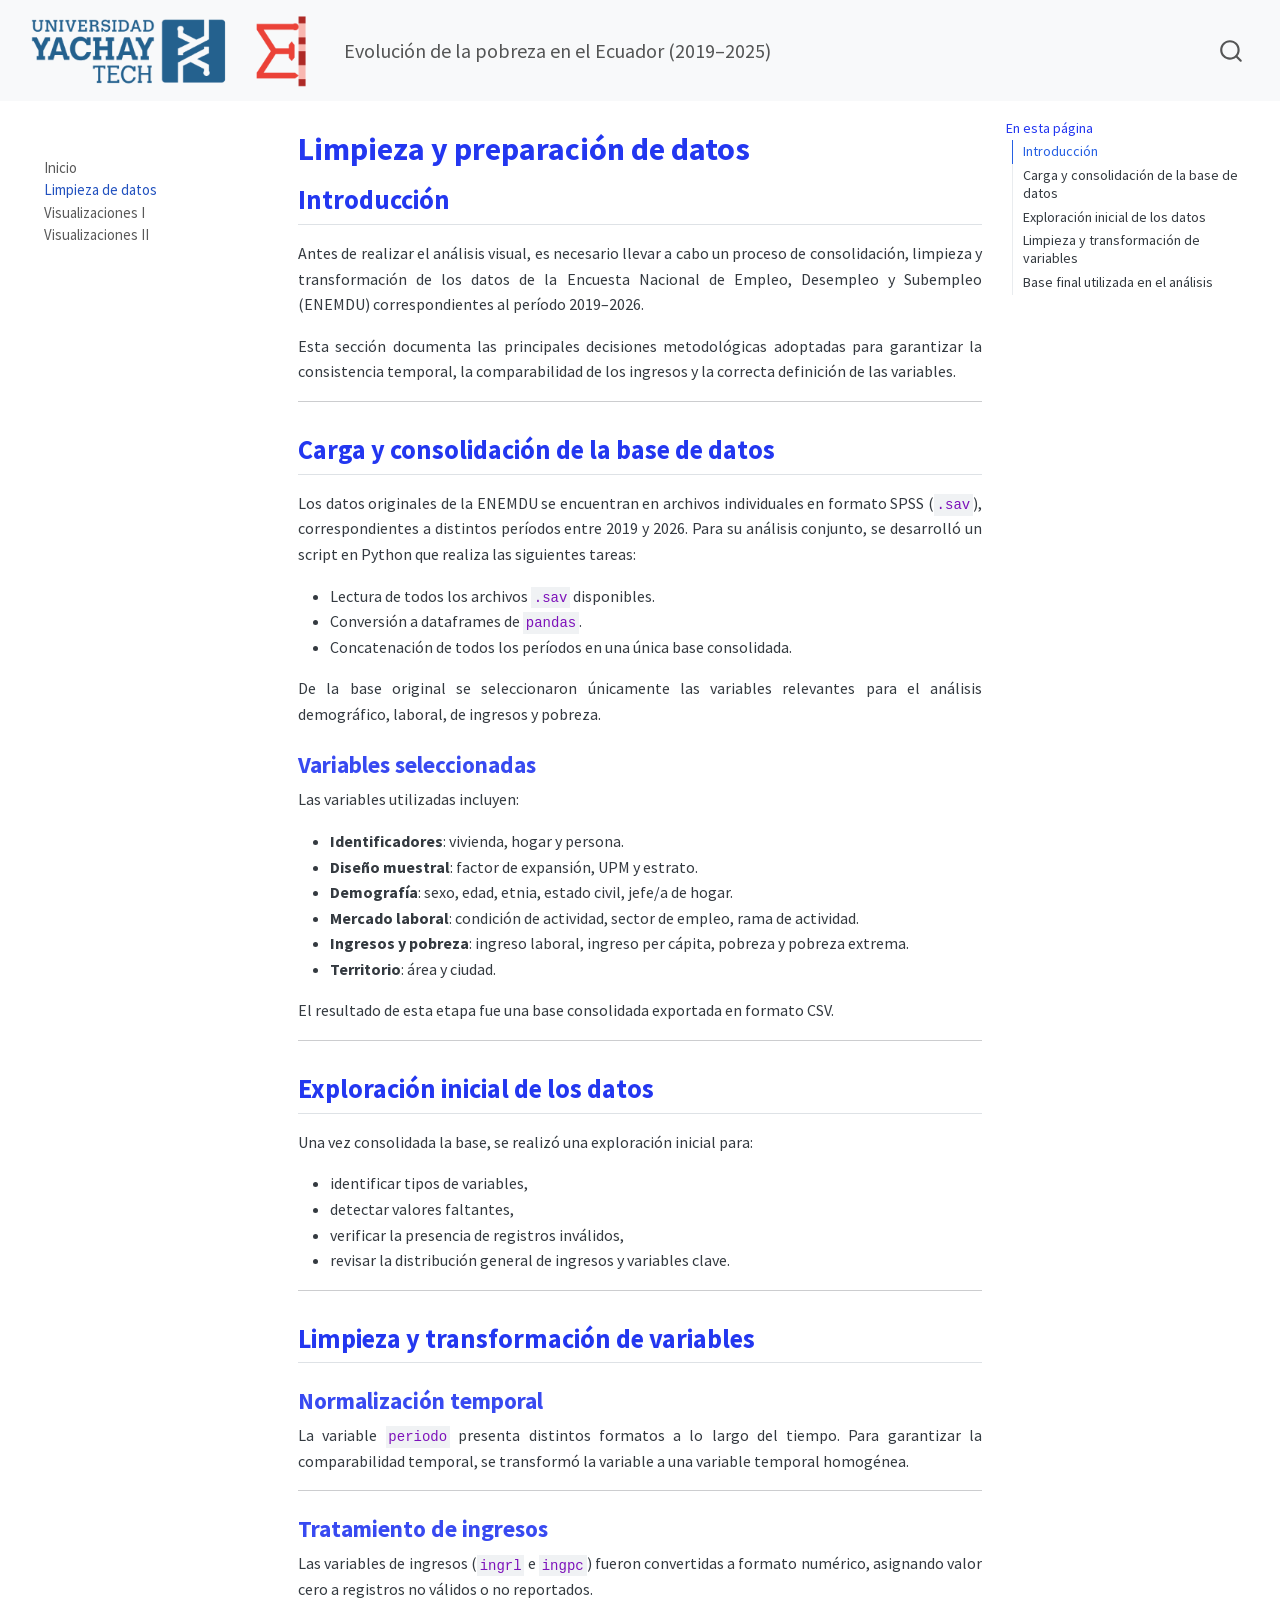
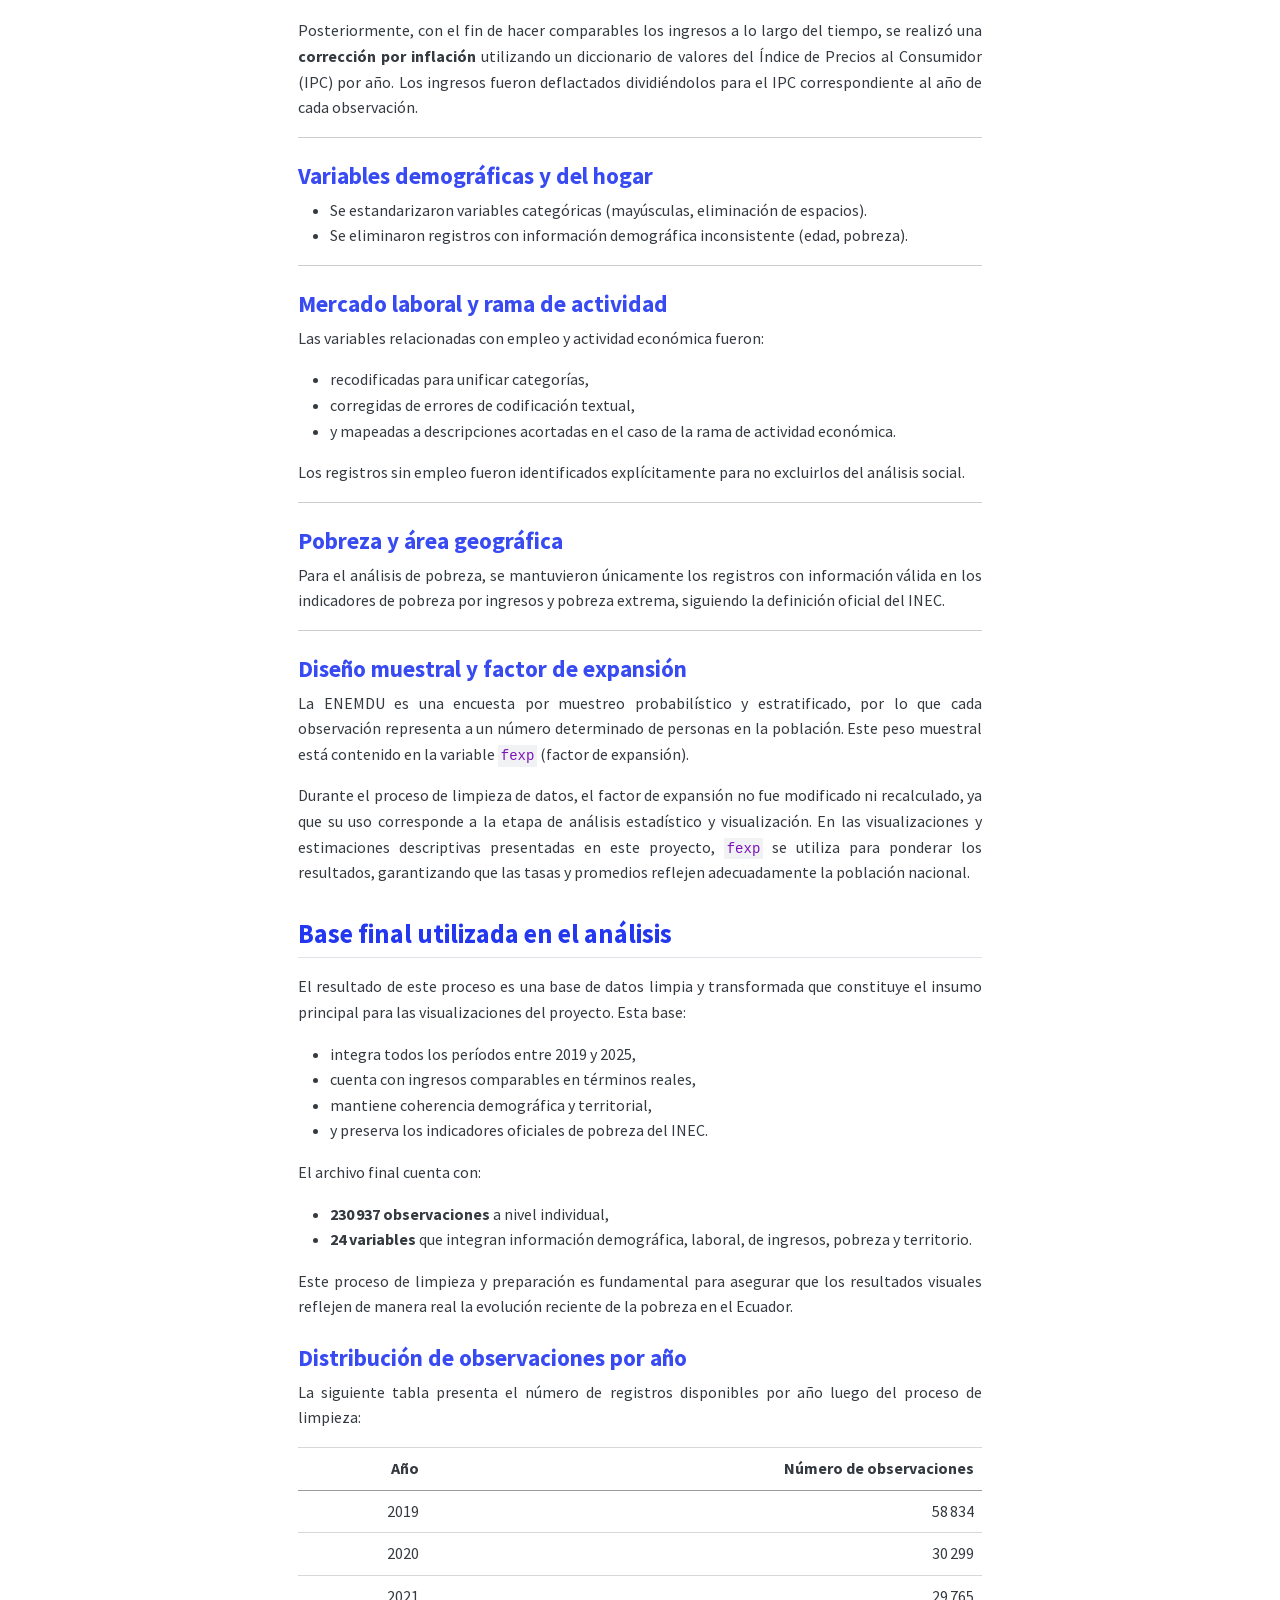
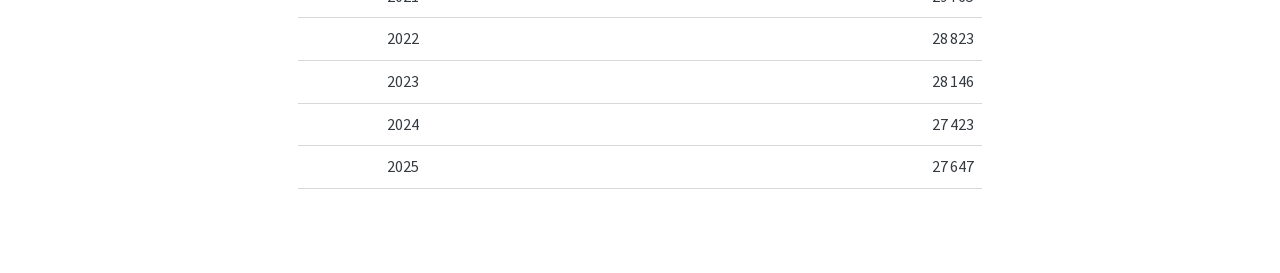
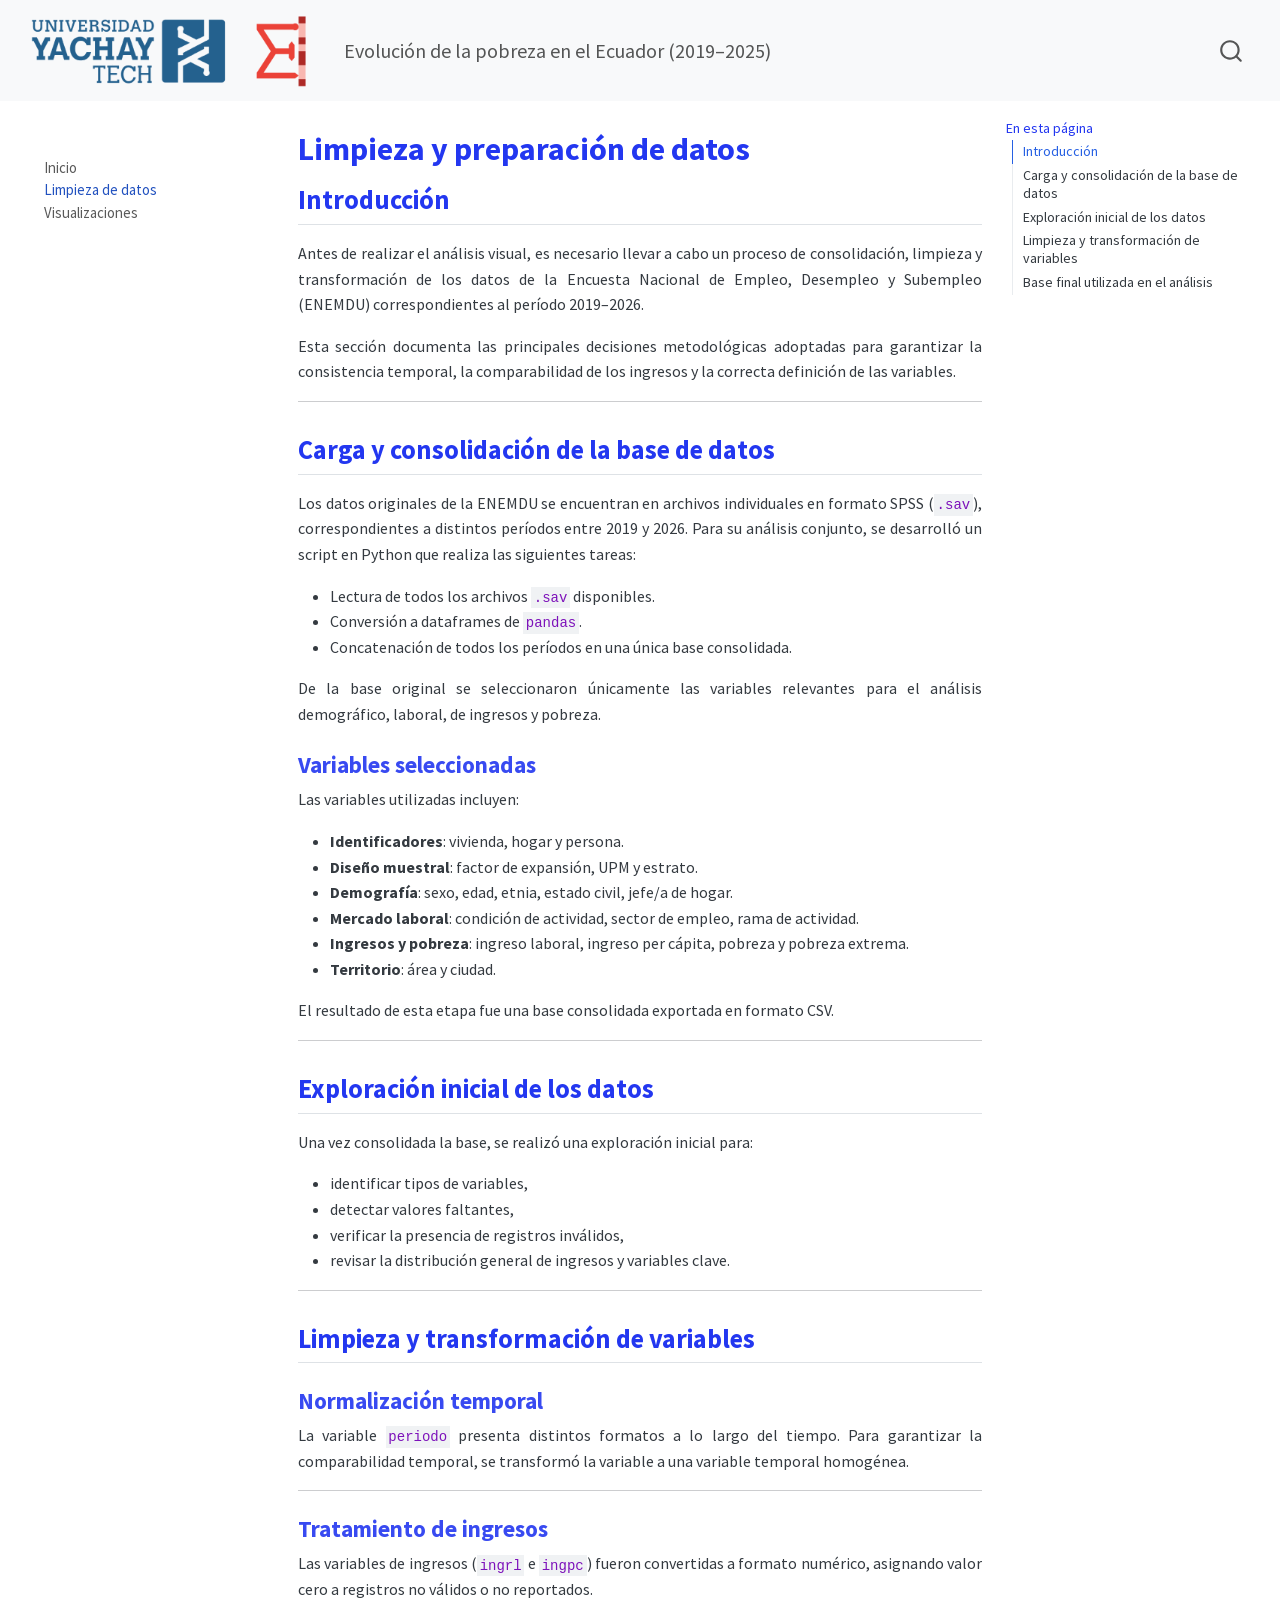
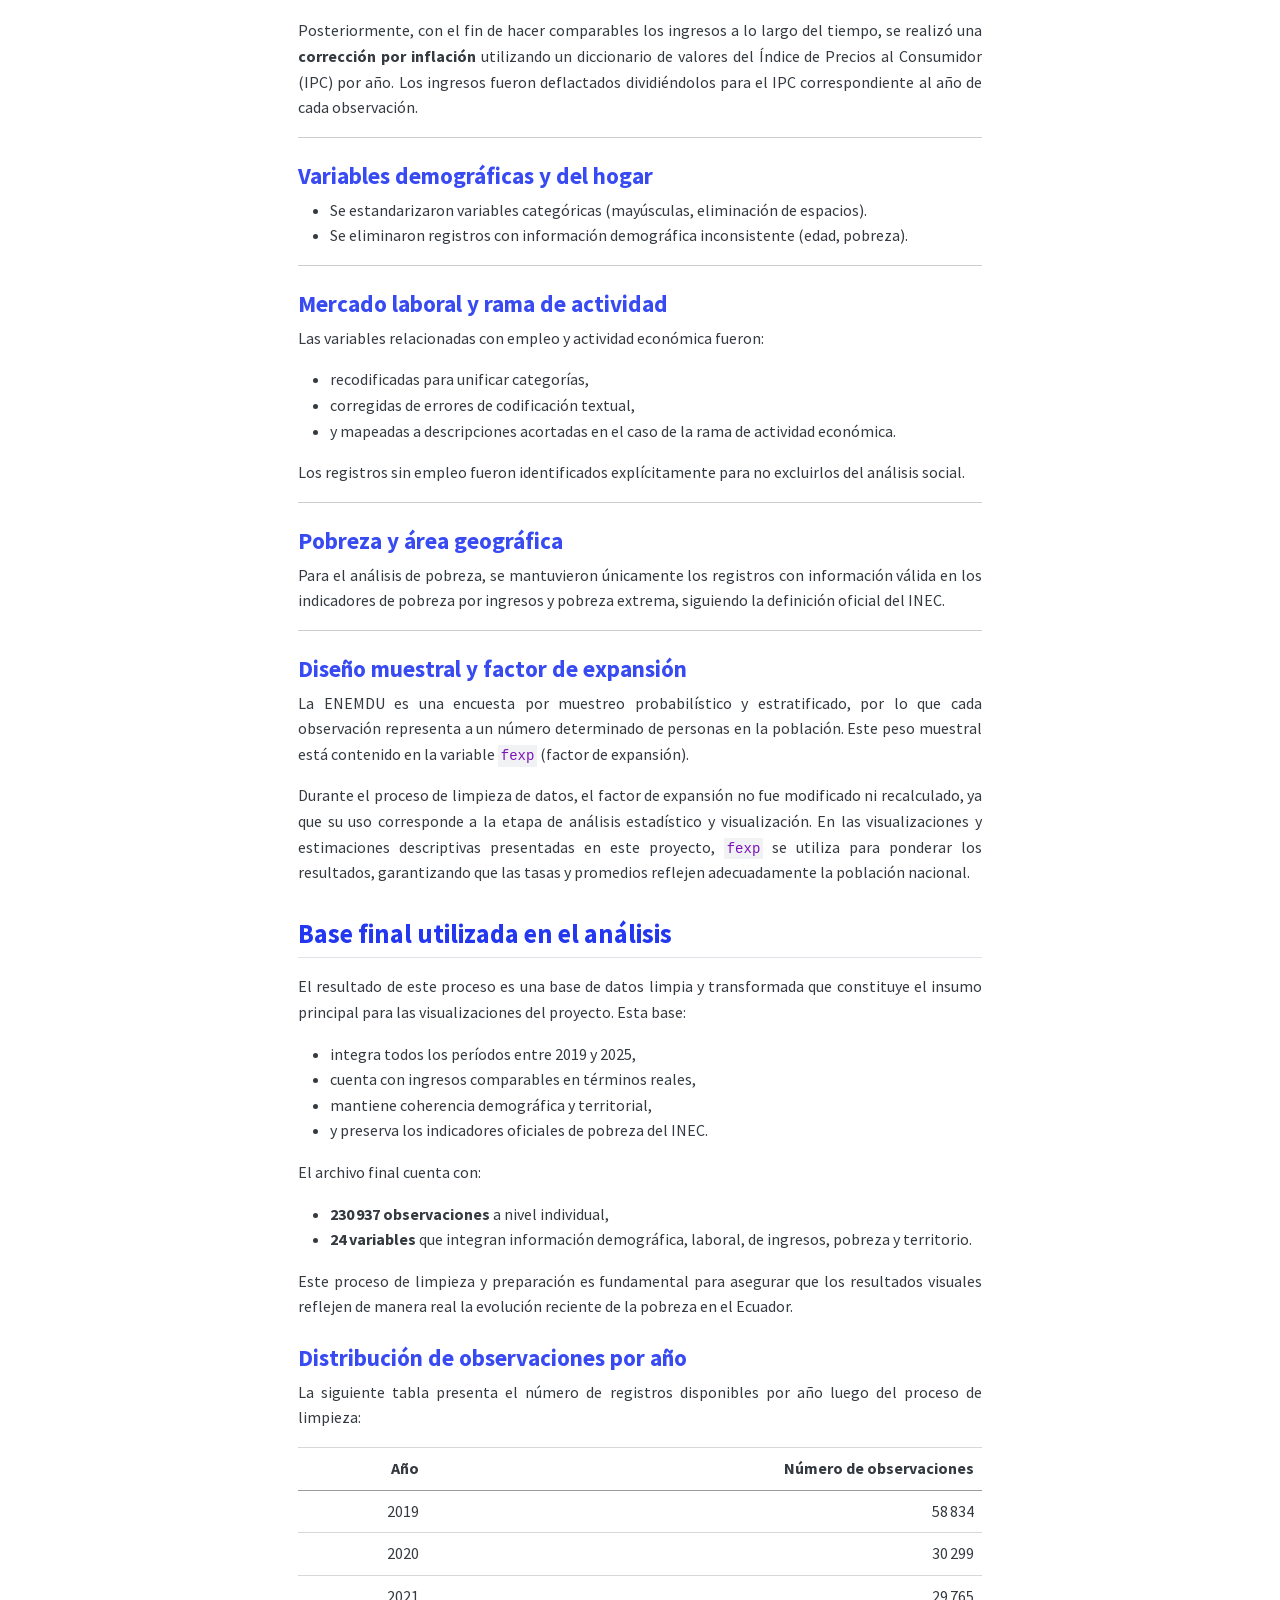
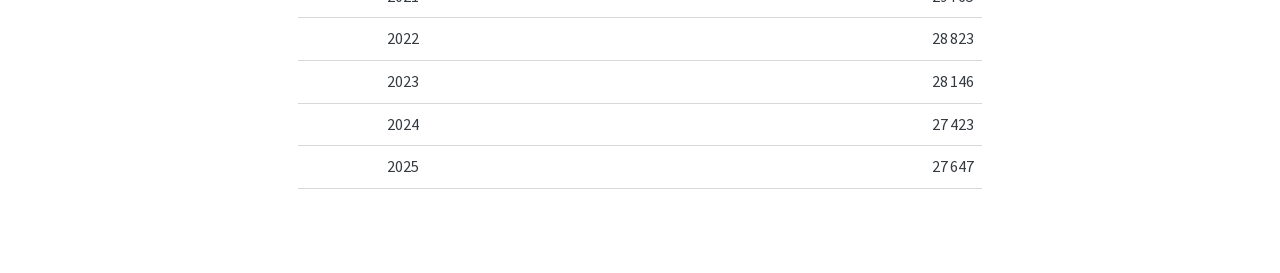
